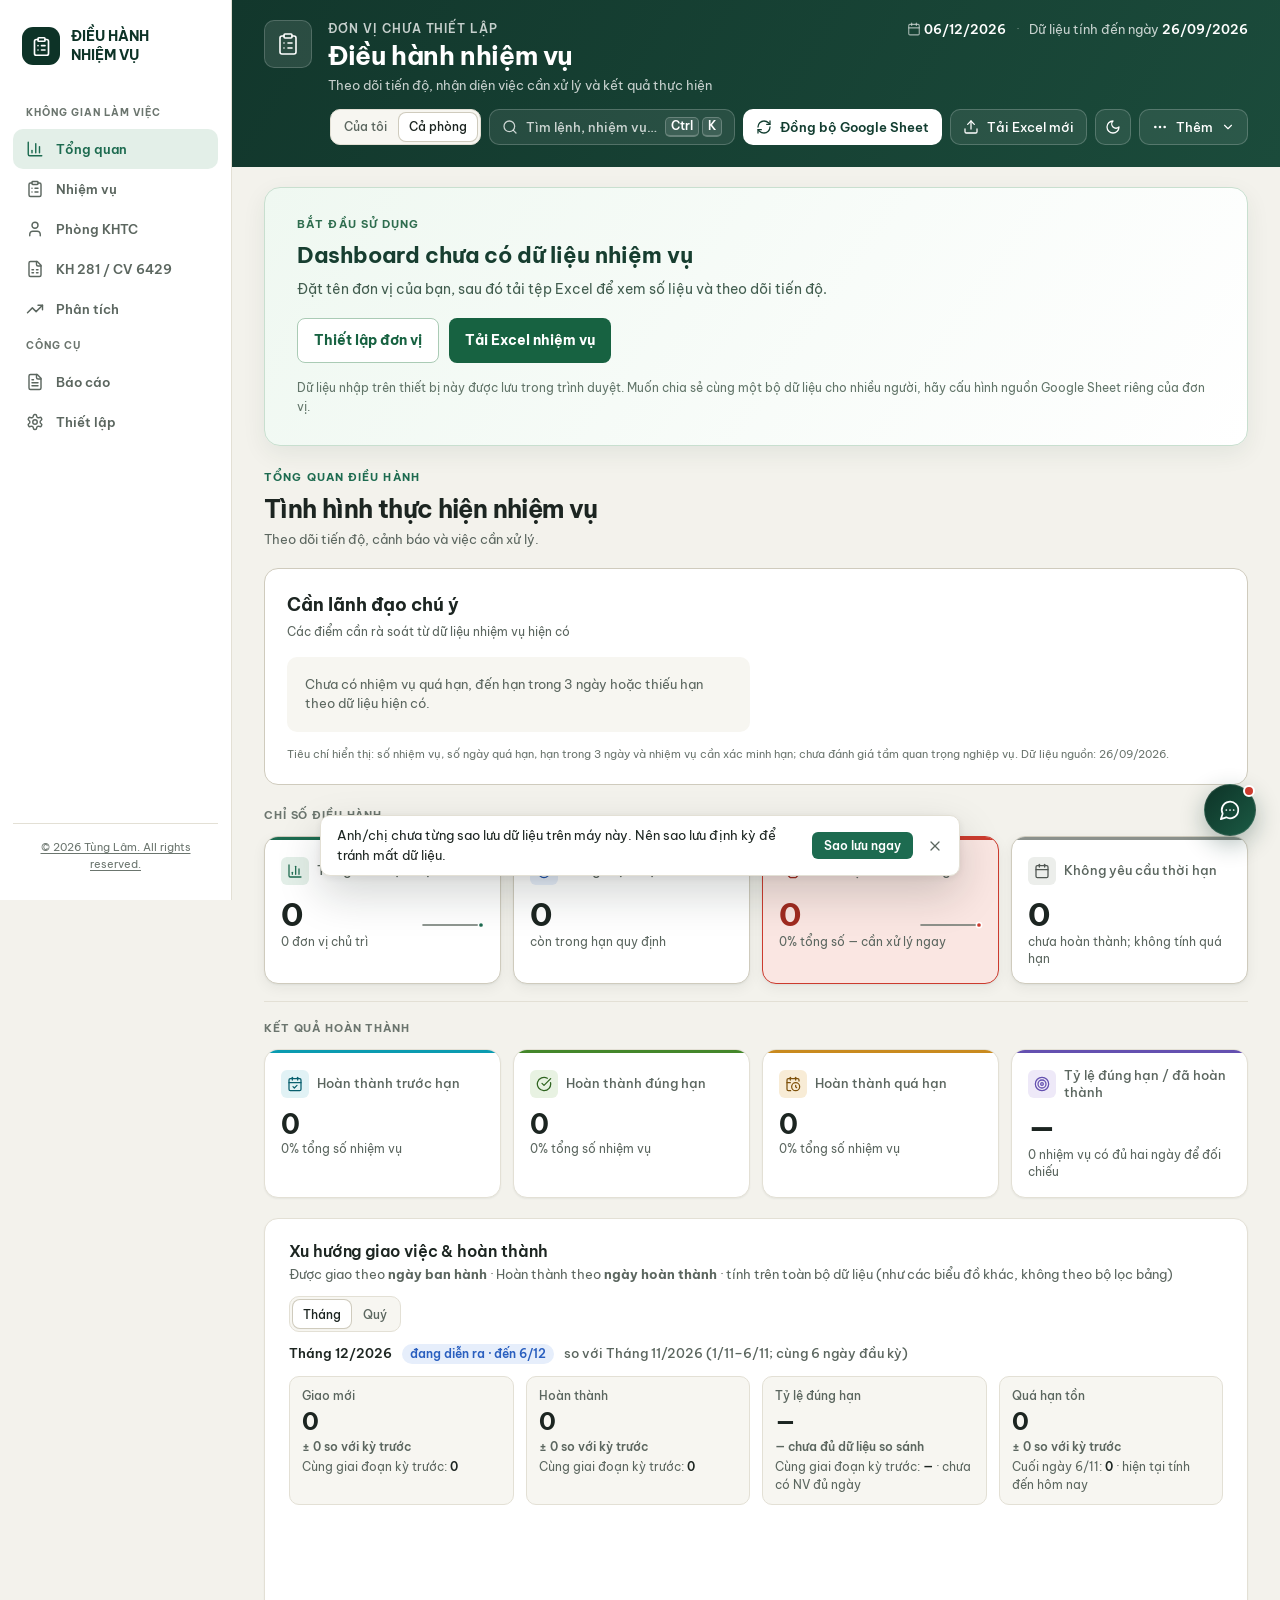
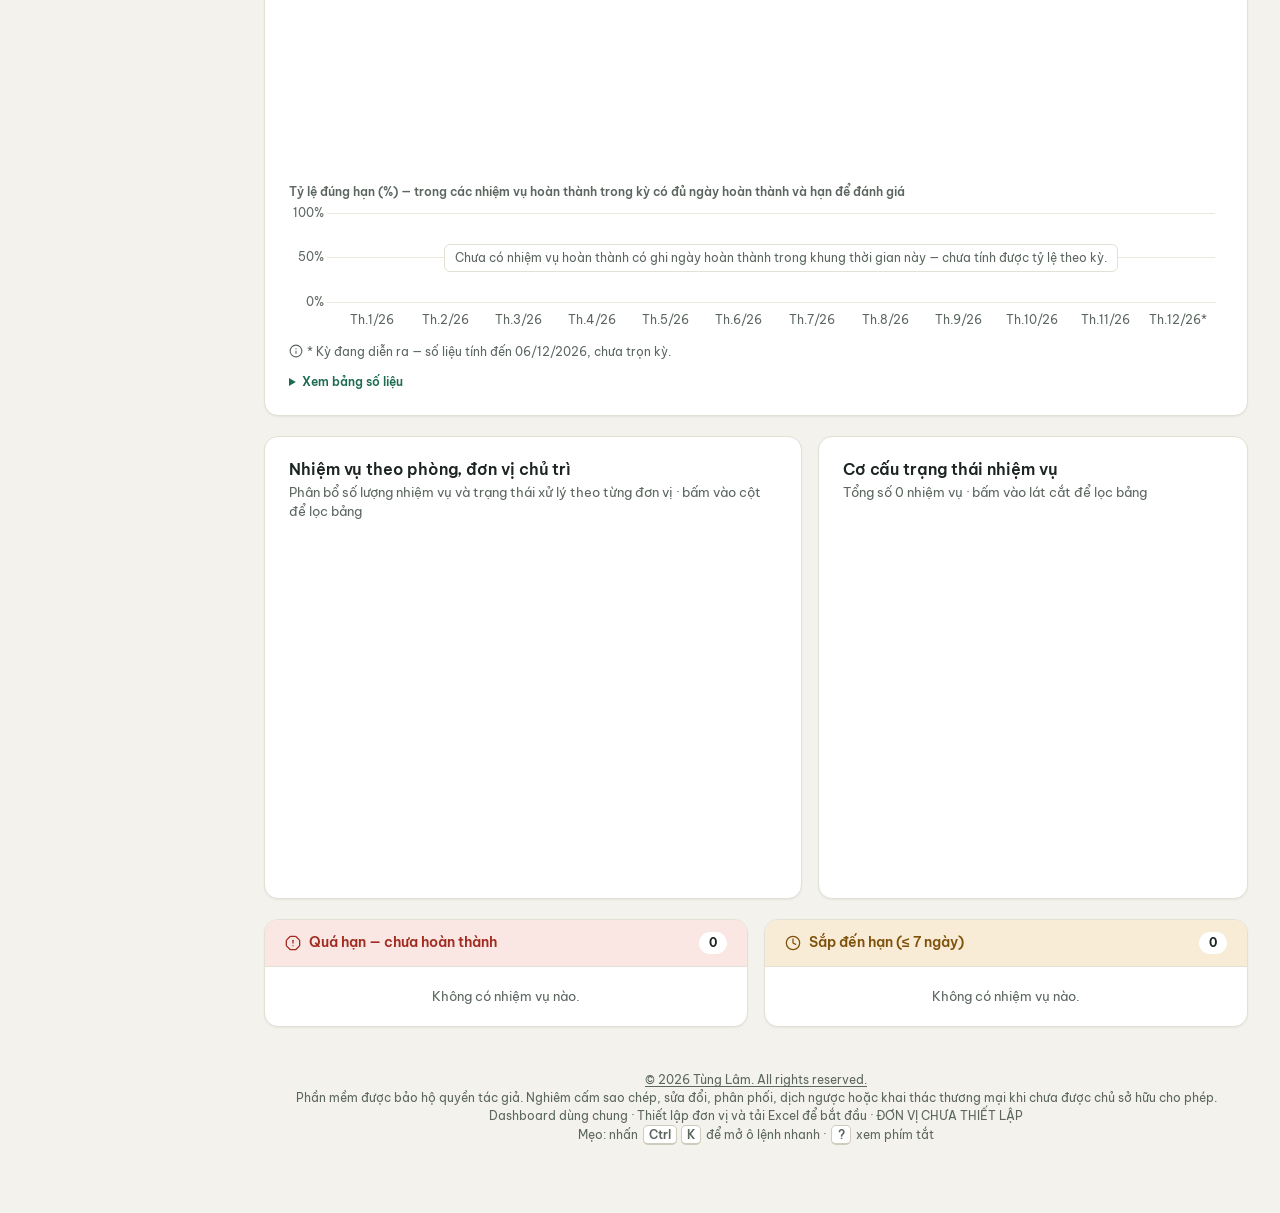
==== index.html @ 5e8c22e5 "Trợ lý AI cho Hỏi đáp dữ liệu qua Cloudflare Workers AI - Chọn nhiệm vụ liên quan + số liệu tổng hợp" ====
<!DOCTYPE html>
<html lang="vi">
<head>
<meta charset="UTF-8">
<meta name="viewport" content="width=device-width, initial-scale=1.0">
<title>Điều hành nhiệm vụ</title>
<meta name="theme-color" content="#173b5b">
<meta name="apple-mobile-web-app-capable" content="yes">
<meta name="apple-mobile-web-app-title" content="Nhiệm vụ">
<link rel="icon" type="image/png" sizes="192x192" href="dashboard-icon-192.png">
<link rel="apple-touch-icon" sizes="180x180" href="dashboard-icon-180.png">
<link rel="manifest" href="dashboard.webmanifest">
<script>
/* Áp dụng chế độ sáng/tối + cờ hiệu ứng mở đầu TRƯỚC khi vẽ trang (tránh nháy màu). */
(function(){
  try{ if(JSON.parse(localStorage.getItem('task_dashboard_review_v2_theme'))==='dark') document.documentElement.setAttribute('data-theme','dark'); }catch(e){}
  var rm = window.matchMedia && window.matchMedia('(prefers-reduced-motion: reduce)').matches;
  if(!rm) document.documentElement.classList.add('intro');
})();
</script>
<style>
/* Font Be Vietnam Pro (SIL Open Font License 1.1, nguồn npm @fontsource/be-vietnam-pro 5.3.0) — nhúng base64 woff2, weight 400/500/600/700, subset vietnamese + latin */
@font-face{font-family:'Be Vietnam Pro';font-style:normal;font-weight:400;font-display:swap;src:url([data-uri]) format('woff2');unicode-range:U+0102-0103,U+0110-0111,U+0128-0129,U+0168-0169,U+01A0-01A1,U+01AF-01B0,U+0300-0301,U+0303-0304,U+0308-0309,U+0323,U+0329,U+1EA0-1EF9,U+20AB;}
@font-face{font-family:'Be Vietnam Pro';font-style:normal;font-weight:400;font-display:swap;src:url([data-uri]) format('woff2');unicode-range:U+0000-00FF,U+0131,U+0152-0153,U+02BB-02BC,U+02C6,U+02DA,U+02DC,U+0304,U+0308,U+0329,U+2000-206F,U+20AC,U+2122,U+2191,U+2193,U+2212,U+2215,U+FEFF,U+FFFD;}
@font-face{font-family:'Be Vietnam Pro';font-style:normal;font-weight:500;font-display:swap;src:url([data-uri]) format('woff2');unicode-range:U+0102-0103,U+0110-0111,U+0128-0129,U+0168-0169,U+01A0-01A1,U+01AF-01B0,U+0300-0301,U+0303-0304,U+0308-0309,U+0323,U+0329,U+1EA0-1EF9,U+20AB;}
@font-face{font-family:'Be Vietnam Pro';font-style:normal;font-weight:500;font-display:swap;src:url([data-uri]) format('woff2');unicode-range:U+0000-00FF,U+0131,U+0152-0153,U+02BB-02BC,U+02C6,U+02DA,U+02DC,U+0304,U+0308,U+0329,U+2000-206F,U+20AC,U+2122,U+2191,U+2193,U+2212,U+2215,U+FEFF,U+FFFD;}
@font-face{font-family:'Be Vietnam Pro';font-style:normal;font-weight:600;font-display:swap;src:url([data-uri]) format('woff2');unicode-range:U+0102-0103,U+0110-0111,U+0128-0129,U+0168-0169,U+01A0-01A1,U+01AF-01B0,U+0300-0301,U+0303-0304,U+0308-0309,U+0323,U+0329,U+1EA0-1EF9,U+20AB;}
@font-face{font-family:'Be Vietnam Pro';font-style:normal;font-weight:600;font-display:swap;src:url([data-uri]) format('woff2');unicode-range:U+0000-00FF,U+0131,U+0152-0153,U+02BB-02BC,U+02C6,U+02DA,U+02DC,U+0304,U+0308,U+0329,U+2000-206F,U+20AC,U+2122,U+2191,U+2193,U+2212,U+2215,U+FEFF,U+FFFD;}
@font-face{font-family:'Be Vietnam Pro';font-style:normal;font-weight:700;font-display:swap;src:url([data-uri]) format('woff2');unicode-range:U+0102-0103,U+0110-0111,U+0128-0129,U+0168-0169,U+01A0-01A1,U+01AF-01B0,U+0300-0301,U+0303-0304,U+0308-0309,U+0323,U+0329,U+1EA0-1EF9,U+20AB;}
@font-face{font-family:'Be Vietnam Pro';font-style:normal;font-weight:700;font-display:swap;src:url([data-uri]) format('woff2');unicode-range:U+0000-00FF,U+0131,U+0152-0153,U+02BB-02BC,U+02C6,U+02DA,U+02DC,U+0304,U+0308,U+0329,U+2000-206F,U+20AC,U+2122,U+2191,U+2193,U+2212,U+2215,U+FEFF,U+FFFD;}
/* ===================================================================
   DESIGN TOKENS — mọi màu / cỡ chữ / khoảng cách / bo góc / bóng / chuyển động
   Sáng: :root · Tối: :root[data-theme="dark"] (giữ cơ chế chuyển đổi cũ)
   =================================================================== */
:root{
  color-scheme:light;
  /* Kiểu chữ — thang 12/13/14/16/20/24/32 */
  --font-sans:"Be Vietnam Pro","Segoe UI",Roboto,Arial,sans-serif;
  --fs-12:12px; --fs-13:13px; --fs-14:14px; --fs-16:16px; --fs-20:20px; --fs-24:24px; --fs-32:32px;
  --lh-tight:1.25; --lh-base:1.5;
  /* Khoảng cách — lưới 4px */
  --sp-1:4px; --sp-2:8px; --sp-3:12px; --sp-4:16px; --sp-5:20px; --sp-6:24px; --sp-8:32px; --sp-10:40px; --sp-12:48px;
  /* Bo góc — 3 cấp */
  --r-sm:6px; --r-md:10px; --r-lg:14px; --r-full:999px;
  /* Chuyển động */
  --dur-fast:120ms; --dur-base:200ms; --dur-slow:360ms;
  --ease-out:cubic-bezier(.22,.8,.3,1);
  --ease-in-out:cubic-bezier(.45,0,.25,1);

  /* Bề mặt & chữ (nền trung tính ấm) */
  --bg:#f3f2ec;
  --card:#ffffff;
  --surface-2:#f7f6f1;
  --surface-hover:#f3f2eb;
  --border:#e3e0d5;
  --border-strong:#cfcbbd;
  --text:#1c2521;
  --text-soft:#5b665f;
  --text-muted:#6b756e;
  --input-bg:#ffffff;

  /* Thương hiệu: xanh lá đậm */
  --header1:#0d3327;
  --header2:#1b5a44;
  --on-header:#ffffff;
  --on-header-soft:rgba(255,255,255,.76);
  --header-btn:rgba(255,255,255,.08);
  --header-btn-hover:rgba(255,255,255,.16);
  --header-btn-border:rgba(255,255,255,.2);
  --header-cta-bg:#ffffff;
  --header-cta-fg:#123d30;
  --header-cta-hover:#e9f1ec;
  --accent:#1d6b50;
  --accent-hover:#175a43;
  --accent-soft:#e3efe8;
  --on-accent:#ffffff;
  --focus:#2f8a66;
  --focus-ring:0 0 0 3px rgba(47,138,102,.32);

  /* Bóng đổ — 3 cấp */
  --shadow-1:0 1px 2px rgba(24,36,30,.06);
  --shadow-2:0 1px 2px rgba(24,36,30,.05),0 4px 14px rgba(24,36,30,.06);
  --shadow-3:0 18px 44px rgba(16,28,22,.18),0 2px 8px rgba(16,28,22,.08);
  /* alias tương thích mã cũ */
  --radius:var(--r-lg);
  --shadow:var(--shadow-1);
  --shadow-lg:var(--shadow-2);
  --modal-overlay:rgba(12,22,17,.5);
  --grid-line:#ebe8de;
  --table-head-bg:var(--surface-2);
  --table-hover:var(--surface-hover);

  /* 6 trạng thái — fill (biểu đồ) / bg + fg (chip, WCAG AA ≥ 4.5:1) */
  --st-early:#0a9bb0;    --st-early-bg:#e1f2f5;    --st-early-fg:#085f6e;
  --st-ontime:#44872a;   --st-ontime-bg:#e8f2e2;   --st-ontime-fg:#2f6420;
  --st-late:#c98a1e;     --st-late-bg:#f8ecd6;     --st-late-fg:#7f520c;
  --st-overdue:#cc3b2e;  --st-overdue-bg:#fae6e2;  --st-overdue-fg:#a02b20;
  --st-progress:#2f6bd0; --st-progress-bg:#e6eefb; --st-progress-fg:#1f52a8;
  --st-unknown:#8b918c;  --st-unknown-bg:#eceeeb;  --st-unknown-fg:#4f5652;

  /* Màu ngữ nghĩa dùng cho chữ/icon (đủ tương phản trên nền trắng) + nền nhạt */
  --green:#2f6f22;  --green-soft:#e8f2e2;
  --teal:#08707f;   --teal-soft:#e1f2f5;
  --amber:#8f5c0d;  --amber-soft:#f8ecd6;
  --red:#b3362a;    --red-soft:#fae6e2;
  --blue:#2a5fbf;   --blue-soft:#e6eefb;
  --purple:#6450b0; --purple-soft:#eee9f8;
  --gray:#5f6763;   --gray-soft:#eceeeb;

  /* Biểu đồ */
  --chart-grid:#ebe8de;
  --chart-tick:#5b665f;
  --chart-neutral:#6a58b8;
  --chart-age-1:#d9a23a; --chart-age-2:#d56d2c; --chart-age-3:#b3362a;
  --chart-tooltip-bg:#1c2521; --chart-tooltip-fg:#ffffff;

  /* Giai đoạn 2: nút nguy hiểm, vạch "Hôm nay", phần trễ gạch chéo */
  --danger-bg:#b3362a; --danger-hover:#992c22; --on-danger:#ffffff;
  --today-line:#6450b0;
  --hatch-late:rgba(204,59,46,.5);
}
:root[data-theme="dark"]{
  color-scheme:dark;
  --bg:#0f1613;
  --card:#17201c;
  --surface-2:#1c2621;
  --surface-hover:#1f2a25;
  --border:#28342e;
  --border-strong:#39473f;
  --text:#e6ece8;
  --text-soft:#9aa69f;
  --text-muted:#88948d;
  --input-bg:#121a16;

  --header1:#07120d;
  --header2:#12372a;
  --on-header-soft:rgba(255,255,255,.7);
  --header-btn:rgba(255,255,255,.06);
  --header-btn-hover:rgba(255,255,255,.13);
  --header-btn-border:rgba(255,255,255,.14);
  --header-cta-bg:#dfe9e3;
  --header-cta-fg:#0d2a20;
  --header-cta-hover:#ffffff;
  --accent:#5cc59a;
  --accent-hover:#79d3ad;
  --accent-soft:#16332a;
  --on-accent:#0b1a14;
  --focus:#5cc59a;
  --focus-ring:0 0 0 3px rgba(92,197,154,.32);

  --shadow-1:0 1px 2px rgba(0,0,0,.35);
  --shadow-2:0 1px 2px rgba(0,0,0,.3),0 4px 16px rgba(0,0,0,.32);
  --shadow-3:0 18px 48px rgba(0,0,0,.55),0 2px 8px rgba(0,0,0,.35);
  --modal-overlay:rgba(0,0,0,.62);
  --grid-line:#25312b;

  --st-early:#179aad;    --st-early-bg:#0f3239;    --st-early-fg:#8fd9e4;
  --st-ontime:#509a36;   --st-ontime-bg:#1b3318;   --st-ontime-fg:#a5d690;
  --st-late:#c28a2a;     --st-late-bg:#3a2c12;     --st-late-fg:#efc882;
  --st-overdue:#dd5646;  --st-overdue-bg:#40201b;  --st-overdue-fg:#f5a79c;
  --st-progress:#4c84d6; --st-progress-bg:#1a2c48; --st-progress-fg:#a9c6f4;
  --st-unknown:#6f7773;  --st-unknown-bg:#28302c;  --st-unknown-fg:#c3c9c5;

  --green:#9fd488;  --green-soft:#1b3318;
  --teal:#7fd3e0;   --teal-soft:#0f3239;
  --amber:#ebc27a;  --amber-soft:#3a2c12;
  --red:#f29a8d;    --red-soft:#40201b;
  --blue:#9dbff2;   --blue-soft:#1a2c48;
  --purple:#bba8ef; --purple-soft:#2a2342;
  --gray:#aab2ad;   --gray-soft:#28302c;

  --chart-grid:#25312b;
  --chart-tick:#9aa69f;
  --chart-neutral:#9886dc;
  --chart-age-1:#c9973a; --chart-age-2:#d7743b; --chart-age-3:#dd5646;
  --chart-tooltip-bg:#e6ece8; --chart-tooltip-fg:#101814;

  --danger-bg:#f29a8d; --danger-hover:#f6b4aa; --on-danger:#2b0d09;
  --today-line:#bba8ef;
  --hatch-late:rgba(221,86,70,.62);
}

/* ===== BASE ===== */
*{box-sizing:border-box;}
html,body{margin:0;padding:0;}
html{-webkit-text-size-adjust:100%;}
body{
  font-family:var(--font-sans);
  font-size:var(--fs-14);
  background:var(--bg);
  color:var(--text);
  line-height:var(--lh-base);
  -webkit-font-smoothing:antialiased;
  transition:background-color var(--dur-base) ease,color var(--dur-base) ease;
}
button,input,select,textarea{font-family:inherit;}
.ic{width:16px;height:16px;flex-shrink:0;fill:none;stroke:currentColor;stroke-width:1.9;stroke-linecap:round;stroke-linejoin:round;vertical-align:-3px;}
.ic-sm{width:14px;height:14px;vertical-align:-2px;}
.ic-lg{width:20px;height:20px;}
:focus-visible{outline:2px solid var(--focus);outline-offset:2px;}
.sr-only{position:absolute;width:1px;height:1px;padding:0;margin:-1px;overflow:hidden;clip:rect(0,0,0,0);white-space:nowrap;border:0;}
kbd{
  display:inline-flex;align-items:center;justify-content:center;min-width:20px;height:20px;padding:0 5px;
  border:1px solid var(--border-strong);border-bottom-width:2px;border-radius:5px;
  font:600 var(--fs-12)/1 var(--font-sans);background:var(--card);color:var(--text-soft);
}
.wrap{max-width:1800px;margin:0 auto;padding:0 var(--sp-6) var(--sp-10);}

/* ===== HEADER ===== */
.topbar{
  position:relative;
  background:
    url("data:image/svg+xml,%3Csvg xmlns='http://www.w3.org/2000/svg' width='1200' height='240' viewBox='0 0 1200 240' fill='none' stroke='%23ffffff' stroke-opacity='.075' stroke-width='1.2'%3E%3Cpath d='M0 196C150 146 262 214 402 174S642 84 782 134S1042 214 1200 144'/%3E%3Cpath d='M0 216C160 170 272 234 412 196S652 108 792 156S1052 234 1200 168'/%3E%3Cpath d='M0 236C170 194 282 252 422 218S662 132 802 178S1062 252 1200 192'/%3E%3Cpath d='M0 174C140 122 252 192 392 152S632 60 772 110S1032 192 1200 120'/%3E%3Cpath d='M0 150C130 100 242 170 382 128S622 38 762 88S1022 170 1200 96'/%3E%3Cpath d='M0 126C124 80 236 148 374 106S614 18 754 66S1016 148 1200 74'/%3E%3Cpath d='M628 64C664 38 742 34 770 56S752 102 700 98S600 90 628 64Z'/%3E%3Cpath d='M654 66C680 52 730 50 748 62S736 86 702 84S636 80 654 66Z'/%3E%3C/svg%3E") right bottom / 1200px 240px no-repeat,
    linear-gradient(120deg,var(--header1) 0%,var(--header2) 100%);
  color:var(--on-header);
  padding:var(--sp-6) var(--sp-6) 72px;
  margin-bottom:-48px;
}
.topbar-inner{max-width:1800px;margin:0 auto;display:flex;justify-content:space-between;align-items:flex-start;gap:var(--sp-5);flex-wrap:wrap;}
.brand{display:flex;gap:var(--sp-4);align-items:center;min-width:0;flex:1 1 420px;}
.brand-badge{
  width:48px;height:48px;border-radius:var(--r-md);background:rgba(255,255,255,.1);
  display:flex;align-items:center;justify-content:center;flex-shrink:0;
  border:1px solid rgba(255,255,255,.18);
}
.brand-badge .ic{width:24px;height:24px;stroke-width:1.6;}
.brand .org-name{font-size:var(--fs-12);font-weight:600;letter-spacing:.08em;text-transform:uppercase;color:var(--on-header-soft);margin:0 0 2px;}
.brand h1{font-size:var(--fs-24);font-weight:700;margin:0 0 var(--sp-1);letter-spacing:-.015em;line-height:var(--lh-tight);}
.brand p{margin:0;font-size:var(--fs-13);color:var(--on-header-soft);max-width:68ch;}
.topbar-right{display:flex;flex-direction:column;align-items:flex-end;gap:10px;}
.topbar-meta{display:flex;flex-direction:column;align-items:flex-end;gap:var(--sp-1);font-size:var(--fs-13);color:var(--on-header-soft);text-align:right;}
.meta-line{display:flex;flex-wrap:wrap;gap:var(--sp-1) var(--sp-3);align-items:center;justify-content:flex-end;}
.meta-line .ic{opacity:.8;}
.topbar-meta .dt{font-weight:600;color:var(--on-header);font-variant-numeric:tabular-nums;}
.topbar-meta b{color:var(--on-header);font-weight:600;font-variant-numeric:tabular-nums;}
.meta-dot{opacity:.5;}
#sheet-sync-indicator{font-size:var(--fs-12);}
#sheet-sync-indicator .ic{margin-right:4px;}
.pill-row{display:flex;gap:var(--sp-2);flex-wrap:wrap;justify-content:flex-end;}
.pill{
  background:rgba(255,255,255,.08);border:1px solid rgba(255,255,255,.16);
  padding:2px 10px;border-radius:var(--r-full);font-size:var(--fs-12);color:var(--on-header);font-variant-numeric:tabular-nums;
}
.toolbar-btns{display:flex;gap:var(--sp-2);flex-wrap:wrap;justify-content:flex-end;align-items:center;}
.tbtn{
  display:inline-flex;align-items:center;gap:var(--sp-2);white-space:nowrap;height:36px;
  background:var(--header-btn);border:1px solid var(--header-btn-border);
  color:var(--on-header);padding:0 var(--sp-3);border-radius:var(--r-md);font-size:var(--fs-13);font-weight:500;cursor:pointer;
  transition:background-color var(--dur-fast) ease,border-color var(--dur-fast) ease,transform var(--dur-fast) ease;
}
.tbtn:hover{background:var(--header-btn-hover);}
.tbtn:active{transform:translateY(1px);}
.tbtn:focus-visible{outline:2px solid #fff;outline-offset:2px;}
.tbtn:disabled{opacity:.5;cursor:not-allowed;}
.tbtn-primary{background:var(--header-cta-bg);color:var(--header-cta-fg);border-color:transparent;font-weight:600;}
.tbtn-primary:hover{background:var(--header-cta-hover);}
.tbtn-icon{width:36px;padding:0;justify-content:center;}
.tbtn-cmd{min-width:200px;justify-content:flex-start;color:var(--on-header-soft);}
.tbtn-cmd .cmd-kbd{margin-left:auto;display:inline-flex;gap:3px;}
.tbtn-cmd kbd{background:rgba(255,255,255,.1);border-color:rgba(255,255,255,.22);color:var(--on-header);height:20px;}
.tbtn .lbl-short{display:none;}
.tbtn.is-busy .ic{animation:spin 900ms linear infinite;}
@keyframes spin{to{transform:rotate(360deg)}}
#file-input{display:none;}
#restore-file-input{display:none;}

/* Menu "Thêm ▾" */
.more-wrap{position:relative;}
.more-menu{
  position:absolute;right:0;top:calc(100% + 6px);z-index:90;min-width:250px;
  background:var(--card);color:var(--text);border:1px solid var(--border);border-radius:var(--r-md);
  box-shadow:var(--shadow-3);padding:var(--sp-1);
  opacity:0;visibility:hidden;transform:translateY(-4px) scale(.98);transform-origin:top right;
  transition:opacity var(--dur-fast) ease,transform var(--dur-fast) var(--ease-out),visibility 0s linear var(--dur-fast);
}
.more-menu.open{opacity:1;visibility:visible;transform:none;transition:opacity var(--dur-fast) ease,transform var(--dur-fast) var(--ease-out),visibility 0s;}
.menu-item{
  display:flex;align-items:center;gap:10px;width:100%;padding:8px 10px;border:0;background:none;
  border-radius:var(--r-sm);font-size:var(--fs-13);color:var(--text);text-align:left;cursor:pointer;
}
.menu-item .ic{color:var(--text-soft);}
.menu-item kbd{margin-left:auto;}
.menu-item:hover,.menu-item:focus-visible{background:var(--surface-hover);outline:none;}
.menu-item:focus-visible{box-shadow:inset 0 0 0 2px var(--focus);}
.menu-sep{height:1px;background:var(--border);margin:var(--sp-1) 6px;}

/* ===== KPI ===== */
.kpi-row{
  position:relative;z-index:2;
  display:grid;grid-template-columns:repeat(7,minmax(0,1fr));gap:var(--sp-3);margin-bottom:var(--sp-5);
}
.kpi-card{
  appearance:none;font:inherit;color:inherit;
  background:var(--card);border-radius:var(--r-lg);padding:var(--sp-4) var(--sp-4) var(--sp-4);
  box-shadow:var(--shadow-2);border:1px solid var(--border);
  display:flex;flex-direction:column;align-items:stretch;gap:var(--sp-2);position:relative;overflow:hidden;min-width:0;
  cursor:pointer;text-align:left;
  transition:transform var(--dur-fast) var(--ease-out),box-shadow var(--dur-fast) ease,border-color var(--dur-fast) ease;
}
.kpi-card::before{content:"";position:absolute;left:0;right:0;top:0;height:3px;background:var(--kpi-tone,var(--accent));}
.kpi-card:hover{transform:translateY(-2px);box-shadow:0 2px 4px rgba(24,36,30,.06),0 10px 24px rgba(24,36,30,.1);border-color:var(--border-strong);}
:root[data-theme="dark"] .kpi-card:hover{box-shadow:0 10px 28px rgba(0,0,0,.45);}
.kpi-card:active{transform:translateY(0);}
.kpi-card:focus-visible{outline:2px solid var(--focus);outline-offset:2px;}
.kpi-head{display:flex;align-items:center;gap:var(--sp-2);min-width:0;min-height:36px;}
.kpi-badge{
  width:28px;height:28px;border-radius:var(--r-sm);flex-shrink:0;
  display:flex;align-items:center;justify-content:center;
  background:var(--badge-bg);color:var(--badge-fg);
}
.kpi-text{display:flex;flex-direction:column;gap:2px;min-width:0;flex:1;}
.kpi-label{font-size:var(--fs-13);font-weight:500;color:var(--text-soft);line-height:1.3;}
.kpi-value{font-size:var(--fs-32);font-weight:700;letter-spacing:-.02em;line-height:1.1;font-variant-numeric:tabular-nums;color:var(--text);}
.kpi-sub{font-size:var(--fs-12);color:var(--text-soft);line-height:1.4;}
.kpi-sub b{color:var(--text);}
.kpi-delta{font-size:var(--fs-12);font-weight:600;display:inline-flex;align-items:center;gap:3px;font-variant-numeric:tabular-nums;}
.kpi-delta.up-bad{color:var(--red);}
.kpi-delta.up-good{color:var(--green);}
.kpi-delta.down-bad{color:var(--red);}
.kpi-delta.down-good{color:var(--green);}
.kpi-delta.flat{color:var(--text-soft);}
.k-total{--kpi-tone:var(--accent);--badge-bg:var(--accent-soft);--badge-fg:var(--accent);}
.k-early-done{--kpi-tone:var(--st-early);--badge-bg:var(--st-early-bg);--badge-fg:var(--st-early-fg);}
.k-ontime{--kpi-tone:var(--st-ontime);--badge-bg:var(--st-ontime-bg);--badge-fg:var(--st-ontime-fg);}
.k-late-done{--kpi-tone:var(--st-late);--badge-bg:var(--st-late-bg);--badge-fg:var(--st-late-fg);}
.k-overdue{--kpi-tone:var(--st-overdue);--badge-bg:var(--st-overdue-bg);--badge-fg:var(--st-overdue-fg);}
.k-inprogress{--kpi-tone:var(--st-progress);--badge-bg:var(--st-progress-bg);--badge-fg:var(--st-progress-fg);}
.k-unknown{--kpi-tone:var(--st-late);--badge-bg:var(--st-late-bg);--badge-fg:var(--st-late-fg);}
.k-no-deadline{--kpi-tone:var(--st-unknown);--badge-bg:var(--st-unknown-bg);--badge-fg:var(--st-unknown-fg);}
.k-rate{--kpi-tone:var(--purple);--badge-bg:var(--purple-soft);--badge-fg:var(--purple);}

/* ===== ALERT BANNER (cảnh báo chủ động) ===== */
.alert-banner{
  display:none;align-items:center;gap:var(--sp-3);
  background:var(--card);
  border:1px solid var(--border);border-left:4px solid var(--red);
  border-radius:var(--r-md);padding:var(--sp-3) var(--sp-4);margin-bottom:var(--sp-4);
  box-shadow:var(--shadow-2);
  position:relative;z-index:2;
}
.alert-banner.show{display:flex;}
.alert-banner.is-warn{border-left-color:var(--st-late);}
.ab-icon{width:36px;height:36px;border-radius:var(--r-md);display:flex;align-items:center;justify-content:center;flex-shrink:0;background:var(--red-soft);color:var(--red);}
.alert-banner.is-warn .ab-icon{background:var(--amber-soft);color:var(--amber);}
.ab-icon .ic{width:20px;height:20px;}
.ab-text{flex:1;min-width:0;}
.ab-title{font-weight:600;font-size:var(--fs-14);color:var(--text);}
.ab-sub{font-size:var(--fs-13);color:var(--text-soft);margin-top:2px;}
.ab-actions{display:flex;gap:var(--sp-2);align-items:center;flex-shrink:0;flex-wrap:wrap;}
.ab-btn{
  display:inline-flex;align-items:center;gap:6px;height:32px;
  background:var(--card);border:1px solid var(--border-strong);color:var(--text);
  padding:0 var(--sp-3);border-radius:var(--r-sm);font-size:var(--fs-13);font-weight:600;cursor:pointer;
  transition:border-color var(--dur-fast),color var(--dur-fast),background-color var(--dur-fast);
}
.ab-btn:hover{border-color:var(--accent);color:var(--accent);}
.ab-btn.ghost{background:transparent;border-color:transparent;font-weight:500;color:var(--text-soft);}
.ab-btn.ghost:hover{background:var(--surface-hover);color:var(--text);}
.ab-close{display:inline-flex;align-items:center;justify-content:center;width:32px;height:32px;background:none;border:none;color:var(--text-soft);cursor:pointer;border-radius:var(--r-sm);}
.ab-close:hover{color:var(--text);background:var(--surface-hover);}
@media (max-width:768px){
  .alert-banner{flex-wrap:wrap;}
  .ab-actions{width:100%;justify-content:flex-start;}
}

/* ===== HISTORY STRIP ===== */
.history-card{
  background:var(--card);border-radius:var(--r-lg);padding:var(--sp-3) var(--sp-5);
  box-shadow:var(--shadow-1);border:1px solid var(--border);margin-bottom:var(--sp-4);
  display:none;align-items:center;gap:var(--sp-5);flex-wrap:wrap;font-size:var(--fs-13);
}
.history-card.show{display:flex;}
.history-card .htitle{font-weight:600;color:var(--text);flex-shrink:0;display:inline-flex;align-items:center;gap:var(--sp-2);}
.history-card .htitle .ic{color:var(--accent);}
.history-item{display:flex;flex-direction:column;gap:2px;}
.history-item .hlabel{color:var(--text-soft);font-size:var(--fs-12);}
.history-item .hval{font-weight:700;font-variant-numeric:tabular-nums;}

/* ===== GRID / CARDS ===== */
.section-title{font-size:var(--fs-16);font-weight:600;margin:0 0 2px;color:var(--text);letter-spacing:-.005em;}
.section-sub{font-size:var(--fs-13);color:var(--text-soft);margin:0 0 var(--sp-4);}
.section-sub .info-tip{display:inline-flex;align-items:center;gap:4px;color:var(--text-soft);cursor:help;border-bottom:1px dotted var(--border-strong);}
.card{
  background:var(--card);border-radius:var(--r-lg);padding:var(--sp-5) var(--sp-6);
  box-shadow:var(--shadow-1);border:1px solid var(--border);min-width:0;
}
.grid-charts{display:grid;grid-template-columns:minmax(0,1.3fr) minmax(0,1fr);gap:var(--sp-4);margin-bottom:var(--sp-4);}
.grid-charts2{display:grid;grid-template-columns:minmax(0,1fr) minmax(0,1fr);gap:var(--sp-4);margin-bottom:var(--sp-4);}
.grid-charts3{display:grid;grid-template-columns:repeat(3,minmax(0,1fr));gap:var(--sp-4);margin-bottom:var(--sp-4);}
.chart-box{position:relative;height:290px;}
.chart-box.tall{height:340px;}
.chart-box.short{height:230px;}

/* ===== RANKING TABLE ===== */
.rank-table{width:100%;border-collapse:collapse;font-size:var(--fs-13);}
.rank-table th{text-align:left;padding:var(--sp-2) 6px;color:var(--text-soft);font-size:var(--fs-12);font-weight:600;border-bottom:1px solid var(--border-strong);}
.rank-table td{padding:var(--sp-2) 6px;border-bottom:1px solid var(--border);}
.rank-table tbody tr{transition:background-color var(--dur-fast);}
.rank-table tbody tr[data-unit]:hover{background:var(--surface-hover);}
.rank-table tr:last-child td{border-bottom:none;}
.rank-bar-bg{background:var(--gray-soft);border-radius:var(--r-full);height:6px;overflow:hidden;width:100%;min-width:60px;}
.rank-bar-fill{height:100%;border-radius:var(--r-full);}
.rank-pct{font-weight:700;font-variant-numeric:tabular-nums;}
.rank-name{font-weight:600;}
.rank-n{color:var(--text-soft);font-size:var(--fs-12);font-variant-numeric:tabular-nums;}

/* ===== ALERTS ===== */
.alert-grid{display:grid;grid-template-columns:minmax(0,1fr) minmax(0,1fr);gap:var(--sp-4);margin-bottom:var(--sp-4);}
.alert-card{background:var(--card);border-radius:var(--r-lg);box-shadow:var(--shadow-1);border:1px solid var(--border);overflow:hidden;min-width:0;}
.alert-head{padding:var(--sp-3) var(--sp-5);display:flex;justify-content:space-between;align-items:center;gap:var(--sp-3);border-bottom:1px solid var(--border);}
.alert-head h3{margin:0;font-size:var(--fs-14);font-weight:600;display:inline-flex;align-items:center;gap:var(--sp-2);}
.alert-head.red{background:var(--red-soft);}
.alert-head.red h3{color:var(--st-overdue-fg);}
.alert-head.amber{background:var(--amber-soft);}
.alert-head.amber h3{color:var(--st-late-fg);}
.alert-count{font-size:var(--fs-12);font-weight:700;padding:2px 10px;border-radius:var(--r-full);background:var(--card);color:var(--text);font-variant-numeric:tabular-nums;}
.alert-list{max-height:270px;overflow-y:auto;}
.alert-item{padding:var(--sp-3) var(--sp-5);border-bottom:1px solid var(--border);font-size:var(--fs-13);display:flex;justify-content:space-between;gap:10px;cursor:pointer;transition:background-color var(--dur-fast);}
.alert-item:hover{background:var(--surface-hover);}
.alert-item:focus-visible{outline:2px solid var(--focus);outline-offset:-2px;}
.alert-item:last-child{border-bottom:none;}
.alert-item .txt{flex:1;min-width:0;}
.alert-item .title{font-weight:500;color:var(--text);display:block;white-space:nowrap;overflow:hidden;text-overflow:ellipsis;}
.alert-item .meta{color:var(--text-soft);font-size:var(--fs-12);}
.alert-item .badge{flex-shrink:0;font-size:var(--fs-12);font-weight:600;padding:2px 8px;border-radius:var(--r-sm);white-space:nowrap;height:fit-content;font-variant-numeric:tabular-nums;}
.badge{display:inline-flex;align-items:center;gap:4px;font-size:var(--fs-12);font-weight:600;padding:1px 6px;border-radius:var(--r-sm);vertical-align:middle;}
.badge-red{background:var(--st-overdue-bg);color:var(--st-overdue-fg);}
.badge-orange{background:var(--st-late-bg);color:var(--st-late-fg);}
.badge-blue{background:var(--st-progress-bg);color:var(--st-progress-fg);}
.empty-note{padding:var(--sp-5);text-align:center;color:var(--text-soft);font-size:var(--fs-13);}

/* ===== TABLE ===== */
.table-card{background:var(--card);border-radius:var(--r-lg);box-shadow:var(--shadow-1);border:1px solid var(--border);padding:var(--sp-5) var(--sp-6);min-width:0;}
.table-toolbar{display:flex;gap:var(--sp-3);flex-wrap:wrap;align-items:center;margin-bottom:var(--sp-3);justify-content:space-between;}
.filters{display:flex;gap:var(--sp-2);flex-wrap:wrap;align-items:center;min-width:0;}
.search-field{position:relative;display:flex;align-items:center;}
.search-field > .ic{position:absolute;left:10px;color:var(--text-soft);pointer-events:none;}
.search-field > kbd{position:absolute;right:8px;pointer-events:none;}
.filters select, .filters input[type=text]{
  height:36px;padding:0 var(--sp-3);border:1px solid var(--border);border-radius:var(--r-md);font-size:var(--fs-13);
  background:var(--input-bg);color:var(--text);min-width:150px;max-width:100%;
  transition:border-color var(--dur-fast),box-shadow var(--dur-fast);
}
.filters input[type=text]{min-width:300px;padding-left:34px;padding-right:34px;}
.filters select{max-width:250px;text-overflow:ellipsis;}
.filters select:hover, .filters input[type=text]:hover{border-color:var(--border-strong);}
.filters select:focus, .filters input:focus{outline:none;border-color:var(--focus);box-shadow:var(--focus-ring);}
.custom-filter-wrap{position:relative;}
.btn-custom-filter{
  display:inline-flex;align-items:center;gap:6px;height:36px;
  padding:0 var(--sp-3);border:1px dashed var(--border-strong);background:transparent;color:var(--text-soft);
  border-radius:var(--r-md);font-size:var(--fs-13);cursor:pointer;white-space:nowrap;
  transition:border-color var(--dur-fast),color var(--dur-fast);
}
.btn-custom-filter:hover{border-color:var(--accent);color:var(--accent);}
.custom-filter-menu{
  position:absolute;top:calc(100% + 6px);left:0;z-index:50;min-width:240px;
  background:var(--card);border:1px solid var(--border);border-radius:var(--r-md);box-shadow:var(--shadow-3);
  padding:var(--sp-1);display:none;
}
.custom-filter-menu.open{display:block;}
.custom-filter-menu button{
  display:block;width:100%;text-align:left;padding:7px 10px;border:none;background:none;
  color:var(--text);font-size:var(--fs-13);border-radius:var(--r-sm);cursor:pointer;
}
.custom-filter-menu button:hover{background:var(--surface-hover);}
.custom-filter-menu button:disabled{color:var(--text-soft);cursor:default;opacity:.55;}
.custom-filter-menu button:disabled:hover{background:none;}
.custom-filter-menu .cfm-empty{padding:8px 10px;color:var(--text-soft);font-size:var(--fs-12);}
.custom-filters-row{display:flex;flex-wrap:wrap;gap:var(--sp-2);margin-bottom:var(--sp-3);}
.custom-filters-row:empty{display:none;}
.custom-filter-chip{display:flex;align-items:center;gap:6px;background:var(--surface-2);border:1px solid var(--border);border-radius:var(--r-md);padding:5px 6px 5px 10px;font-size:var(--fs-13);flex-wrap:wrap;}
.custom-filter-chip .cfc-label{font-weight:600;color:var(--text-soft);white-space:nowrap;}
.custom-filter-chip select, .custom-filter-chip input[type=date]{height:30px;padding:0 8px;border:1px solid var(--border);border-radius:var(--r-sm);font-size:var(--fs-13);background:var(--input-bg);color:var(--text);max-width:100%;}
.custom-filter-chip select:focus, .custom-filter-chip input:focus{outline:none;border-color:var(--focus);box-shadow:var(--focus-ring);}
.custom-filter-chip .cfc-sep{color:var(--text-soft);font-size:var(--fs-12);}
.custom-filter-chip .cfc-remove{border:none;background:none;color:var(--text-soft);cursor:pointer;font-size:var(--fs-14);line-height:1;padding:4px 6px;border-radius:var(--r-sm);}
.custom-filter-chip .cfc-remove:hover{background:var(--red-soft);color:var(--red);}
@media (max-width:640px){
  .custom-filter-chip{width:100%;}
  .custom-filter-menu{left:auto;right:0;}
}
.result-actions{display:flex;align-items:center;gap:var(--sp-2);flex-wrap:wrap;}
.result-count{font-size:var(--fs-13);color:var(--text-soft);white-space:nowrap;font-variant-numeric:tabular-nums;margin-right:var(--sp-1);}
.small-export-btn{
  display:inline-flex;align-items:center;gap:6px;height:34px;
  padding:0 var(--sp-3);border:1px solid var(--border);background:var(--card);color:var(--text);
  border-radius:var(--r-md);font-size:var(--fs-13);font-weight:500;cursor:pointer;white-space:nowrap;
  transition:border-color var(--dur-fast),color var(--dur-fast),background-color var(--dur-fast);
}
.small-export-btn:hover{border-color:var(--accent);color:var(--accent);}
.small-export-btn:active{transform:translateY(1px);}
.small-export-btn:disabled{opacity:.5;cursor:not-allowed;}
.small-export-btn.is-primary{background:var(--accent);border-color:var(--accent);color:var(--on-accent);}
.small-export-btn.is-primary:hover{background:var(--accent-hover);border-color:var(--accent-hover);color:var(--on-accent);}
.small-export-btn.is-danger{color:var(--red);border-color:var(--red-soft);}
.small-export-btn.is-danger:hover{background:var(--red-soft);border-color:var(--red);color:var(--red);}
.backup-btn-pair{display:inline-flex;gap:6px;flex-wrap:wrap;}
.table-scroll{overflow-x:auto;border:1px solid var(--border);border-radius:var(--r-md);}
table.data-table{width:100%;border-collapse:collapse;font-size:var(--fs-13);min-width:1100px;}
.data-table thead th{
  position:sticky;top:0;background:var(--surface-2);text-align:left;padding:10px 12px;
  border-bottom:1px solid var(--border-strong);color:var(--text-soft);font-weight:600;
  font-size:var(--fs-12);letter-spacing:.02em;cursor:pointer;white-space:nowrap;user-select:none;
  transition:color var(--dur-fast);
}
.data-table thead th:hover{color:var(--text);}
.data-table thead th[data-sort]{color:var(--text);}
.data-table thead th[data-sort]::after{content:"";display:inline-block;margin-left:6px;border:4px solid transparent;vertical-align:1px;}
.data-table thead th[data-sort="asc"]::after{border-bottom-color:currentColor;border-top-width:0;}
.data-table thead th[data-sort="desc"]::after{border-top-color:currentColor;border-bottom-width:0;}
.data-table tbody td{padding:10px 12px;border-bottom:1px solid var(--border);vertical-align:top;}
.data-table tbody tr{cursor:pointer;transition:background-color var(--dur-fast);}
.data-table tbody tr:hover{background:var(--surface-hover);}
.data-table tbody tr:focus-visible{outline:2px solid var(--focus);outline-offset:-2px;background:var(--surface-hover);}
.data-table tbody tr:last-child td{border-bottom:none;}
.col-nv{min-width:240px;max-width:360px;}
.col-nv b{font-weight:500;}
.col-vb{max-width:230px;color:var(--text-soft);font-size:var(--fs-12);}
.col-date{min-width:104px;font-variant-numeric:tabular-nums;}
.status-chip{display:inline-block;font-size:var(--fs-12);font-weight:600;padding:2px 8px;border-radius:var(--r-sm);white-space:nowrap;line-height:1.5;}
.st-hoan_thanh_truoc_han{background:var(--st-early-bg);color:var(--st-early-fg);}
.st-dung_han{background:var(--st-ontime-bg);color:var(--st-ontime-fg);}
.st-hoan_thanh_qua_han{background:var(--st-late-bg);color:var(--st-late-fg);}
.st-qua_han_chua_xong{background:var(--st-overdue-bg);color:var(--st-overdue-fg);}
.st-dang_thuc_hien{background:var(--st-progress-bg);color:var(--st-progress-fg);}
.st-chua_ro_han{background:var(--st-unknown-bg);color:var(--st-unknown-fg);}
.st-khong_yeu_cau_han,.st-hoan_thanh_khong_han,.st-hoan_thanh_chua_ro_han,.st-hoan_thanh_chua_ro_ngay{background:var(--st-unknown-bg);color:var(--st-unknown-fg);}
.note-dot{display:inline-block;width:6px;height:6px;border-radius:50%;background:var(--accent);margin-left:6px;vertical-align:middle;}
.pagination{display:flex;justify-content:center;align-items:center;gap:6px;margin-top:var(--sp-4);flex-wrap:wrap;}
.pagination button{
  min-width:34px;height:34px;border:1px solid var(--border);background:var(--card);padding:0 10px;border-radius:var(--r-sm);
  font-size:var(--fs-13);cursor:pointer;color:var(--text);font-variant-numeric:tabular-nums;
  transition:border-color var(--dur-fast),color var(--dur-fast),background-color var(--dur-fast);
}
.pagination button:hover:not(:disabled){border-color:var(--accent);color:var(--accent);}
.pagination button.active{background:var(--accent);color:var(--on-accent);border-color:var(--accent);}
.pagination button:disabled{opacity:.4;cursor:not-allowed;}

footer.dash-footer{text-align:center;color:var(--text-soft);font-size:var(--fs-12);padding:var(--sp-6) 0 var(--sp-2);}
footer.dash-footer kbd{margin:0 2px;}

/* ===== MODAL — fade overlay + scale .98→1 (ẩn bằng visibility để có hiệu ứng đóng) ===== */
.modal-overlay{
  position:fixed;inset:0;background:var(--modal-overlay);z-index:100;
  display:flex;align-items:flex-start;justify-content:center;padding:var(--sp-10) var(--sp-4);overflow-y:auto;
  opacity:0;visibility:hidden;pointer-events:none;
  transition:opacity var(--dur-base) var(--ease-out),visibility 0s linear var(--dur-base);
}
.modal-overlay.open{opacity:1;visibility:visible;pointer-events:auto;transition:opacity var(--dur-base) var(--ease-out),visibility 0s;}
.modal-box{
  background:var(--card);border-radius:var(--r-lg);max-width:640px;width:100%;
  box-shadow:var(--shadow-3);border:1px solid var(--border);
  transform:scale(.98) translateY(6px);transition:transform var(--dur-base) var(--ease-out);
}
.modal-overlay.open .modal-box{transform:none;}
.modal-box:focus{outline:none;}
.modal-head{padding:var(--sp-4) var(--sp-6);border-bottom:1px solid var(--border);display:flex;justify-content:space-between;align-items:flex-start;gap:var(--sp-3);}
.modal-head h3{margin:0 0 6px;font-size:var(--fs-16);font-weight:600;line-height:1.4;display:flex;align-items:center;gap:var(--sp-2);}
.modal-head h3 .ic{color:var(--accent);width:18px;height:18px;}
.modal-close{display:inline-flex;align-items:center;justify-content:center;width:32px;height:32px;background:none;border:none;cursor:pointer;color:var(--text-soft);border-radius:var(--r-sm);flex-shrink:0;margin:-4px -8px 0 0;transition:background-color var(--dur-fast),color var(--dur-fast);}
.modal-close:hover{color:var(--text);background:var(--surface-hover);}
.modal-close .ic{width:18px;height:18px;}
.modal-body{padding:var(--sp-5) var(--sp-6);}
.mfield{margin-bottom:var(--sp-4);}
.mfield .mlabel{font-size:var(--fs-12);font-weight:600;color:var(--text-soft);margin-bottom:6px;letter-spacing:.01em;}
.mfield .mval{font-size:var(--fs-14);color:var(--text);}
.mgrid{display:grid;grid-template-columns:minmax(0,1fr) minmax(0,1fr);gap:0 var(--sp-4);}
.modal-body textarea{
  width:100%;min-height:80px;border:1px solid var(--border);border-radius:var(--r-md);padding:10px 12px;
  font-size:var(--fs-13);background:var(--input-bg);color:var(--text);resize:vertical;line-height:1.5;
  transition:border-color var(--dur-fast),box-shadow var(--dur-fast);
}
.modal-body input[type=text],.modal-body input[type=date],.modal-body input[type=number],.modal-body input[type=time],.modal-body select{
  width:100%;height:38px;border:1px solid var(--border);border-radius:var(--r-md);padding:0 12px;
  font-size:var(--fs-13);background:var(--input-bg);color:var(--text);
  transition:border-color var(--dur-fast),box-shadow var(--dur-fast);
}
.modal-body input:hover,.modal-body select:hover,.modal-body textarea:hover{border-color:var(--border-strong);}
.modal-body input:focus,.modal-body select:focus,.modal-body textarea:focus{outline:none;border-color:var(--focus);box-shadow:var(--focus-ring);}
.modal-body input[type=checkbox]{width:16px;height:16px;accent-color:var(--accent);}
.req{color:var(--red);}
.modal-foot{padding:var(--sp-3) var(--sp-6);border-top:1px solid var(--border);display:flex;justify-content:flex-end;gap:var(--sp-2);flex-wrap:wrap;background:var(--surface-2);border-radius:0 0 var(--r-lg) var(--r-lg);}
.btn-primary{
  display:inline-flex;align-items:center;gap:6px;height:34px;
  background:var(--accent);color:var(--on-accent);border:1px solid var(--accent);padding:0 var(--sp-4);border-radius:var(--r-md);
  font-size:var(--fs-13);font-weight:600;cursor:pointer;
  transition:background-color var(--dur-fast),border-color var(--dur-fast);
}
.btn-primary:hover{background:var(--accent-hover);border-color:var(--accent-hover);}
.btn-primary:active{transform:translateY(1px);}
.btn-primary:disabled{opacity:.45;cursor:not-allowed;}
.save-flash{font-size:var(--fs-13);color:var(--green);opacity:0;transition:opacity .3s;align-self:center;margin-right:auto;}
.save-flash.show{opacity:1;}
.modal-head .status-chip{margin-top:2px;}

/* ===== DRILL-DOWN HIGHLIGHT ===== */
@keyframes flashPulse{
  0%{box-shadow:0 0 0 0 rgba(47,138,102,.45);}
  70%{box-shadow:0 0 0 10px rgba(47,138,102,0);}
  100%{box-shadow:0 0 0 0 rgba(47,138,102,0);}
}
.flash-highlight{animation:flashPulse 1.1s ease-out 1;border-color:var(--accent) !important;}
.chart-box canvas{cursor:pointer;}
.drill-hint{font-size:var(--fs-12);color:var(--text-soft);margin-top:-8px;margin-bottom:10px;line-height:1.5;}

/* ===== PRINT REPORT (hidden on screen) ===== */
#print-report{display:none;}

/* ===== CHAT WIDGET ===== */
.chat-fab{
  position:fixed;right:24px;bottom:64px;z-index:120;
  width:52px;height:52px;border-radius:50%;
  background:linear-gradient(135deg,var(--header1),var(--header2));
  color:#fff;border:1px solid rgba(255,255,255,.12);cursor:pointer;
  box-shadow:0 8px 24px rgba(13,51,39,.32);
  display:flex;align-items:center;justify-content:center;
  transition:transform var(--dur-fast) var(--ease-out),box-shadow var(--dur-fast);
}
.chat-fab .ic{width:22px;height:22px;}
/* Nút hỏi đáp nổi không che nội dung hộp thoại (nhất là trên điện thoại) */
body:has(.modal-overlay.open) .chat-fab{display:none;}
.chat-fab:hover{transform:translateY(-2px);box-shadow:0 12px 28px rgba(13,51,39,.4);}
.chat-fab:focus-visible{outline:2px solid var(--focus);outline-offset:3px;}
.chat-fab .ping{
  position:absolute;top:0;right:0;width:12px;height:12px;border-radius:50%;
  background:var(--st-overdue);border:2px solid var(--card);display:none;
}
.chat-fab .ping.show{display:block;}
.chat-panel{
  position:fixed;right:24px;bottom:128px;z-index:120;
  width:400px;max-width:calc(100vw - 32px);
  height:min(680px, calc(100vh - 150px));
  background:var(--card);border-radius:var(--r-lg);overflow:hidden;
  box-shadow:var(--shadow-3);border:1px solid var(--border);
  display:none;flex-direction:column;
}
.chat-panel.open{display:flex;animation:popIn var(--dur-base) var(--ease-out);}
@keyframes popIn{from{opacity:0;transform:translateY(8px) scale(.98)}to{opacity:1;transform:none}}
.chat-head{
  background:linear-gradient(120deg,var(--header1),var(--header2));color:#fff;
  padding:var(--sp-3) var(--sp-4);display:flex;justify-content:space-between;align-items:flex-start;flex-shrink:0;
}
.chat-head-title{font-size:var(--fs-14);font-weight:600;display:flex;align-items:center;gap:var(--sp-2);}
.chat-head-sub{font-size:var(--fs-12);color:rgba(255,255,255,.74);margin-top:3px;line-height:1.45;}
.chat-close{display:inline-flex;align-items:center;justify-content:center;width:30px;height:30px;background:none;border:none;color:#fff;cursor:pointer;opacity:.85;padding:0;border-radius:var(--r-sm);}
.chat-close:hover{opacity:1;background:rgba(255,255,255,.12);}
.chat-close:focus-visible{outline:2px solid #fff;}
.chat-badge-offline{
  display:inline-flex;align-items:center;gap:4px;font-size:var(--fs-12);font-weight:600;
  background:rgba(255,255,255,.14);padding:1px 8px;border-radius:var(--r-full);margin-top:6px;
}
.chat-suggestions{padding:8px 14px;border-bottom:1px solid var(--border);flex-shrink:0;}
.chat-suggestions .chip-row{flex-wrap:nowrap;overflow-x:auto;scrollbar-width:thin;padding-bottom:2px}
.chat-suggestions .chip{white-space:nowrap;flex-shrink:0}
.chat-suggestions .sg-label{font-size:var(--fs-12);color:var(--text-soft);margin-bottom:6px;}
.chip-row{display:flex;flex-wrap:wrap;gap:6px;}
.chip{
  background:var(--accent-soft);color:var(--accent);border:none;border-radius:var(--r-full);
  padding:4px 10px;font-size:var(--fs-12);cursor:pointer;text-align:left;
  transition:filter var(--dur-fast);
}
.chip:hover{filter:brightness(.96);}
.chat-messages{flex:1;overflow-y:auto;padding:14px;display:flex;flex-direction:column;gap:10px;}
.msg{max-width:88%;font-size:var(--fs-13);line-height:1.5;padding:9px 12px;border-radius:12px;white-space:pre-wrap;}
.msg-tasks,.msg-task-item,.msg-task-item *{white-space:normal;}
.msg.bot{background:var(--surface-2);color:var(--text);align-self:flex-start;border-bottom-left-radius:3px;border:1px solid var(--border);}
.msg.user{background:var(--accent);color:var(--on-accent);align-self:flex-end;border-bottom-right-radius:3px;}
.msg.ai{white-space:normal}.msg.ai p{margin:0 0 6px;white-space:normal}.msg.ai ul{margin:0 0 6px;padding-left:18px;white-space:normal}.msg.ai li{margin:2px 0}
.ai-cite{appearance:none;border:0;background:none;padding:0 1px;color:var(--accent);font:inherit;font-weight:700;cursor:pointer}
button.ai-cite:hover{text-decoration:underline}button.ai-cite:focus-visible{outline:2px solid var(--focus);outline-offset:1px;border-radius:3px}
.ai-meta{font-size:var(--fs-12);color:var(--text-soft);margin-top:6px;white-space:normal}
.ai-nguon{margin-top:6px;white-space:normal;font-size:var(--fs-12)}.ai-nguon summary{cursor:pointer;color:var(--text-soft)}
.chat-ai-row{display:flex;gap:8px;align-items:center;flex-wrap:wrap;padding:6px 14px;font-size:var(--fs-12);color:var(--text-soft);border-top:1px solid var(--border);flex-shrink:0}
.chat-ai-row .chat-clear-btn{width:auto;padding:4px 10px}
.chat-ai-cfg{padding:0 14px 10px;font-size:var(--fs-12);display:none}.chat-ai-cfg.open{display:block}
.chat-ai-cfg input{width:100%;font:inherit;padding:6px 8px;border:1px solid var(--border);border-radius:var(--r-md);background:var(--card);color:var(--text);margin:4px 0}
.chat-note{font-size:11px;color:var(--text-soft);text-align:center;padding:0 12px 10px}
.msg-empty{text-align:center;color:var(--text-soft);font-size:var(--fs-12);padding:30px 10px;}
.msg-tasks{display:flex;flex-direction:column;gap:6px;margin-top:8px;}
.msg-task-item{
  background:var(--card);border:1px solid var(--border);border-radius:var(--r-sm);padding:7px 9px;
  cursor:pointer;font-size:var(--fs-12);
}
.msg-task-item:hover{border-color:var(--accent);}
.msg-task-item .mt-title{font-weight:600;color:var(--text);display:block;white-space:nowrap;overflow:hidden;text-overflow:ellipsis;}
.msg-task-item .mt-meta{color:var(--text-soft);font-size:var(--fs-12);margin-top:2px;}
.chat-inputbar{display:flex;gap:var(--sp-2);padding:var(--sp-3);border-top:1px solid var(--border);flex-shrink:0;}
.chat-inputbar input{
  flex:1;min-width:0;border:1px solid var(--border);border-radius:var(--r-full);padding:9px 14px;
  font-size:var(--fs-13);background:var(--input-bg);color:var(--text);
}
.chat-inputbar input:focus{outline:none;border-color:var(--focus);box-shadow:var(--focus-ring);}
.chat-send{
  display:inline-flex;align-items:center;gap:6px;
  background:var(--accent);color:var(--on-accent);border:none;border-radius:var(--r-full);padding:0 16px;
  font-size:var(--fs-13);font-weight:600;cursor:pointer;
}
.chat-send:hover{background:var(--accent-hover);}
.chat-clear-row{padding:0 14px 12px;flex-shrink:0;}
.chat-clear-btn{
  width:100%;display:inline-flex;align-items:center;justify-content:center;gap:6px;
  background:none;border:1px solid var(--border);border-radius:var(--r-sm);padding:6px;
  font-size:var(--fs-12);color:var(--text-soft);cursor:pointer;
}
.chat-clear-btn:hover{color:var(--text);border-color:var(--text-soft);}
@media (max-width:640px){
  .chat-panel{right:16px;left:16px;width:auto;bottom:120px;}
  .chat-fab{right:16px;bottom:56px;}
}

/* ===== TOAST / REMINDER ===== */
.toast{
  position:fixed;left:50%;bottom:24px;transform:translateX(-50%);
  background:var(--card);border:1px solid var(--border);box-shadow:var(--shadow-3);
  border-radius:var(--r-md);padding:10px 12px 10px 16px;font-size:var(--fs-13);color:var(--text);
  display:none;align-items:center;gap:10px;z-index:150;max-width:min(92vw,640px);
}
.toast.show{display:flex;animation:toastIn var(--dur-slow) var(--ease-out);}
@keyframes toastIn{from{opacity:0;transform:translate(-50%,8px)}to{opacity:1;transform:translate(-50%,0)}}
.toast button{background:var(--accent);color:var(--on-accent);border:none;border-radius:var(--r-sm);padding:6px 12px;font-size:var(--fs-12);font-weight:600;cursor:pointer;white-space:nowrap;}
.toast .toast-x{display:inline-flex;align-items:center;background:none;color:var(--text-soft);padding:4px;}
.toast .toast-x:hover{color:var(--text);background:var(--surface-hover);}

/* ===== GENERIC SMALL MODAL (qr / report-range / audit log) ===== */
.modal-box.small{max-width:440px;}
.modal-box.wide{max-width:760px;}
.audit-list{max-height:420px;overflow-y:auto;}
.audit-item{border-bottom:1px solid var(--border);padding:10px 2px;font-size:var(--fs-13);}
.audit-item:last-child{border-bottom:none;}
.audit-item .a-top{display:flex;justify-content:space-between;gap:8px;font-weight:600;color:var(--text);}
.audit-item .a-type{font-size:var(--fs-12);font-weight:600;padding:1px 8px;border-radius:var(--r-sm);background:var(--accent-soft);color:var(--accent);margin-right:4px;}
.audit-item .a-type.t-xoa{background:var(--red-soft);color:var(--red);}
.audit-item .a-type.t-sync,.audit-item .a-type.t-khoiphuc{background:var(--blue-soft);color:var(--blue);}
.audit-item .a-type.t-hangloat{background:var(--purple-soft);color:var(--purple);}
.audit-item .a-type.t-hoantac{background:var(--amber-soft);color:var(--amber);}
.audit-item .a-time{color:var(--text-soft);font-size:var(--fs-12);white-space:nowrap;font-weight:400;font-variant-numeric:tabular-nums;}
.audit-item .a-detail{color:var(--text-soft);font-size:var(--fs-12);margin-top:3px;white-space:pre-wrap;}
#qr-canvas-wrap{display:flex;justify-content:center;padding:10px 0;}
#qr-canvas-wrap canvas,#qr-canvas-wrap img{border:1px solid var(--border);border-radius:var(--r-md);background:#fff;padding:8px;}
.qr-text-preview{font-size:var(--fs-12);color:var(--text-soft);background:var(--surface-2);border-radius:var(--r-md);padding:10px;white-space:pre-wrap;margin-top:10px;}
.conditional-field{display:none;}
.conditional-field.show{display:block;}
.shortcut-list{display:grid;grid-template-columns:auto 1fr;gap:10px 16px;align-items:center;font-size:var(--fs-13);}
.shortcut-list .keys{display:flex;gap:4px;justify-content:flex-end;}

/* ===== WIZARD NHẬP EXCEL (ánh xạ cột) ===== */
.modal-box.xwide{max-width:1000px;}
.wiz-step{display:none;}
.wiz-step.active{display:block;}
.wiz-steps-indicator{display:flex;gap:8px;margin-bottom:6px;font-size:var(--fs-12);color:var(--text-soft);flex-wrap:wrap;}
.wiz-steps-indicator span{padding:2px 10px;border-radius:var(--r-full);background:var(--surface-2);border:1px solid var(--border);}
.wiz-steps-indicator span.cur{background:var(--accent);color:var(--on-accent);font-weight:600;border-color:var(--accent);}
.wiz-row{display:flex;gap:14px;flex-wrap:wrap;margin-bottom:12px;}
.wiz-row .mfield{flex:1;min-width:180px;margin-bottom:0;}
.wiz-note{font-size:var(--fs-12);color:var(--text-soft);background:var(--surface-2);border:1px solid var(--border);border-radius:var(--r-md);padding:8px 10px;margin-bottom:12px;}
.wiz-note.profile-hit{color:var(--accent);border-color:var(--accent);background:var(--accent-soft);}
.map-table{width:100%;border-collapse:collapse;font-size:var(--fs-13);}
.map-table th{text-align:left;padding:6px 8px;color:var(--text-soft);font-size:var(--fs-12);font-weight:600;border-bottom:1px solid var(--border);}
.map-table td{padding:6px 8px;border-bottom:1px solid var(--border);vertical-align:middle;}
.map-table tr:last-child td{border-bottom:none;}
.map-table .fld-label{font-weight:600;color:var(--text);}
.map-table .fld-req{color:var(--red);margin-left:3px;}
.map-table select{width:100%;border:1px solid var(--border);border-radius:var(--r-sm);padding:6px 8px;font-size:var(--fs-13);background:var(--input-bg);color:var(--text);}
.map-table select:focus{outline:none;border-color:var(--focus);box-shadow:var(--focus-ring);}
.wiz-preview-wrap{max-height:260px;overflow:auto;border:1px solid var(--border);border-radius:var(--r-md);margin-top:6px;}
.wiz-preview-table{width:100%;border-collapse:collapse;font-size:var(--fs-12);white-space:nowrap;}
.wiz-preview-table th{position:sticky;top:0;background:var(--surface-2);text-align:left;padding:5px 8px;border-bottom:1px solid var(--border);}
.wiz-preview-table td{padding:5px 8px;border-bottom:1px solid var(--border);max-width:220px;overflow:hidden;text-overflow:ellipsis;}
.wiz-section-title{font-size:var(--fs-13);font-weight:600;color:var(--text);margin:14px 0 6px;}
.wiz-confirm-note{font-size:var(--fs-12);color:var(--text-soft);margin-top:10px;}

/* ===== PRESENTATION MODE ===== */
.present-overlay{
  position:fixed;inset:0;background:var(--bg);z-index:200;display:none;flex-direction:column;
}
.present-overlay.open{display:flex;}
.present-top{display:flex;justify-content:space-between;align-items:center;padding:16px 28px;flex-shrink:0;gap:12px;}
.present-top h2{margin:0;font-size:var(--fs-20);font-weight:600;color:var(--text);}
.present-slide{flex:1;overflow:auto;padding:0 40px 30px;}
.present-controls{display:flex;justify-content:center;align-items:center;gap:14px;padding:16px;flex-shrink:0;}
.present-controls button{
  display:inline-flex;align-items:center;gap:6px;
  background:var(--accent);color:var(--on-accent);border:1px solid var(--accent);border-radius:var(--r-md);padding:9px 18px;
  font-size:var(--fs-13);font-weight:600;cursor:pointer;
}
.present-controls button.ghost{background:var(--card);color:var(--text);border:1px solid var(--border);}
.present-dots{display:flex;gap:6px;}
.present-dots span{width:8px;height:8px;border-radius:50%;background:var(--border-strong);}
.present-dots span.active{background:var(--accent);}
.present-big-kpi{display:grid;grid-template-columns:repeat(3,1fr);gap:20px;max-width:1100px;margin:20px auto;}
.present-big-kpi .pk{background:var(--card);border-radius:var(--r-lg);border:1px solid var(--border);padding:26px;text-align:center;}
.present-big-kpi .pk .v{font-size:44px;font-weight:700;font-variant-numeric:tabular-nums;letter-spacing:-.02em;}
.present-big-kpi .pk .l{font-size:var(--fs-14);color:var(--text-soft);margin-top:6px;}
.present-chart-wrap{max-width:1000px;margin:10px auto;height:70vh;position:relative;}
#present-exit{background:var(--st-overdue);border-color:var(--st-overdue);color:#fff;}

/* ===== NHÓM A: xu hướng / sức khỏe đơn vị / lý do trễ ===== */
.trend-insight{font-size:var(--fs-13);color:var(--text-soft);background:var(--surface-2);border:1px solid var(--border);border-radius:var(--r-md);padding:8px 12px;margin-top:8px;}
.trend-insight b{color:var(--text);}
.health-badge{display:inline-block;font-size:var(--fs-12);font-weight:700;padding:1px 8px;border-radius:var(--r-sm);font-variant-numeric:tabular-nums;}
.health-good{background:var(--st-ontime-bg);color:var(--st-ontime-fg);}
.health-mid{background:var(--st-late-bg);color:var(--st-late-fg);}
.health-bad{background:var(--st-overdue-bg);color:var(--st-overdue-fg);}
.grid-charts4{display:grid;grid-template-columns:1fr 1fr;gap:16px;margin-bottom:16px;}
.reason-table{width:100%;border-collapse:collapse;font-size:var(--fs-13);}
.reason-table td{padding:6px 4px;border-bottom:1px solid var(--border);}
.reason-table tr:last-child td{border-bottom:none;}
.reason-bar-bg{background:var(--gray-soft);border-radius:5px;height:8px;overflow:hidden;width:100%;}
.reason-bar-fill{height:100%;border-radius:5px;background:var(--purple);}

/* ===== filter row addition ===== */
.filters select#f-assignee{min-width:170px;}

/* ===================================================================
   Ô LỆNH NHANH (Ctrl+K)
   =================================================================== */
.cmdk-overlay{
  position:fixed;inset:0;z-index:180;background:var(--modal-overlay);
  display:flex;justify-content:center;align-items:flex-start;padding:12vh var(--sp-4) var(--sp-4);
  opacity:0;visibility:hidden;pointer-events:none;
  transition:opacity var(--dur-fast) ease,visibility 0s linear var(--dur-fast);
}
.cmdk-overlay.open{opacity:1;visibility:visible;pointer-events:auto;transition:opacity var(--dur-fast) ease,visibility 0s;}
.cmdk-box{
  width:100%;max-width:640px;max-height:min(560px,76vh);display:flex;flex-direction:column;
  background:var(--card);border:1px solid var(--border);border-radius:var(--r-lg);box-shadow:var(--shadow-3);overflow:hidden;
  transform:scale(.98) translateY(-6px);transition:transform var(--dur-base) var(--ease-out);
}
.cmdk-overlay.open .cmdk-box{transform:none;}
.cmdk-input-row{display:flex;align-items:center;gap:var(--sp-3);padding:0 var(--sp-4);border-bottom:1px solid var(--border);}
.cmdk-input-row > .ic{color:var(--text-soft);width:18px;height:18px;}
.cmdk-input-row input{flex:1;min-width:0;height:54px;border:0;background:none;font-size:var(--fs-16);color:var(--text);outline:none;}
.cmdk-input-row input::placeholder{color:var(--text-muted);}
.cmdk-list{overflow-y:auto;padding:var(--sp-2);flex:1;overscroll-behavior:contain;}
.cmdk-group{font-size:var(--fs-12);font-weight:600;color:var(--text-muted);padding:10px 10px 4px;letter-spacing:.04em;text-transform:uppercase;}
.cmdk-item{display:flex;align-items:center;gap:var(--sp-3);padding:8px 10px;border-radius:var(--r-md);cursor:pointer;color:var(--text);font-size:var(--fs-14);min-height:44px;}
.cmdk-item[aria-selected="true"]{background:var(--accent-soft);}
.cmdk-item[aria-selected="true"] .ci-icon{background:var(--card);color:var(--accent);}
.cmdk-item .ci-icon{width:30px;height:30px;border-radius:var(--r-sm);background:var(--surface-2);display:flex;align-items:center;justify-content:center;color:var(--text-soft);flex-shrink:0;}
.cmdk-item .ci-main{flex:1;min-width:0;}
.cmdk-item .ci-title{display:block;white-space:nowrap;overflow:hidden;text-overflow:ellipsis;}
.cmdk-item .ci-meta{display:block;font-size:var(--fs-12);color:var(--text-soft);white-space:nowrap;overflow:hidden;text-overflow:ellipsis;}
.cmdk-item mark{background:none;color:var(--accent);font-weight:600;}
.cmdk-item .ci-right{display:flex;gap:4px;align-items:center;flex-shrink:0;}
.cmdk-item .status-chip{padding:1px 7px;}
.cmdk-empty{padding:28px 16px;text-align:center;color:var(--text-soft);font-size:var(--fs-13);}
.cmdk-foot{display:flex;flex-wrap:wrap;gap:var(--sp-4);padding:8px var(--sp-4);border-top:1px solid var(--border);font-size:var(--fs-12);color:var(--text-soft);background:var(--surface-2);}
.cmdk-foot span{display:inline-flex;align-items:center;gap:4px;}

/* ===================================================================
   CHUYỂN ĐỘNG: hiện dần lần tải đầu · skeleton khi đồng bộ · fade bảng
   =================================================================== */
@keyframes revealIn{from{opacity:0;transform:translateY(8px)}to{opacity:1;transform:none}}
.intro .reveal{animation:revealIn 440ms var(--ease-out) both;animation-delay:calc(var(--i,0) * 45ms);}
@keyframes tbFade{from{opacity:.25}to{opacity:1}}
#table-body.tb-fade{animation:tbFade 180ms ease-out;}
@keyframes shimmer{from{background-position:-400px 0}to{background-position:400px 0}}
.is-syncing .kpi-value,.is-syncing .kpi-sub,.is-syncing .kpi-delta{
  color:transparent !important;border-radius:var(--r-sm);
  background:linear-gradient(90deg,var(--surface-2) 0,var(--border) 40%,var(--surface-2) 80%) 0 0/800px 100%;
  animation:shimmer 1.2s linear infinite;
}
.is-syncing #table-body td{position:relative;color:transparent !important;}
.is-syncing #table-body td *{visibility:hidden;}
.is-syncing #table-body td::before{
  content:"";position:absolute;left:12px;right:12px;top:12px;height:12px;border-radius:4px;
  background:linear-gradient(90deg,var(--surface-2) 0,var(--border) 40%,var(--surface-2) 80%) 0 0/800px 100%;
  animation:shimmer 1.2s linear infinite;
}
.is-syncing .result-count{visibility:hidden;}

/* ===================================================================
   GIAI ĐOẠN 2 — Chế độ hiển thị (Bảng · Kanban · Timeline · Lịch),
   thao tác hàng loạt, chế độ xem đã lưu. Chỉ dùng token ở :root.
   =================================================================== */
.view-pane[hidden]{display:none !important;}
.view-bar{display:flex;align-items:center;justify-content:space-between;gap:var(--sp-2) var(--sp-4);flex-wrap:wrap;margin-bottom:var(--sp-4);}
.view-hint{font-size:var(--fs-12);color:var(--text-soft);display:inline-flex;align-items:center;gap:6px;min-width:0;}
.view-hint:empty{display:none;}
/* Segmented control */
.seg{display:inline-flex;align-items:center;padding:3px;gap:2px;background:var(--surface-2);border:1px solid var(--border);border-radius:var(--r-md);max-width:100%;}
.seg-btn{
  display:inline-flex;align-items:center;justify-content:center;gap:6px;height:32px;padding:0 var(--sp-3);
  border:0;background:transparent;color:var(--text-soft);font-size:var(--fs-13);font-weight:500;border-radius:7px;cursor:pointer;white-space:nowrap;
  transition:background-color var(--dur-fast),color var(--dur-fast),box-shadow var(--dur-fast);
}
.seg-btn:hover{color:var(--text);}
.seg-btn[aria-selected="true"],.seg-btn[aria-pressed="true"]{background:var(--card);color:var(--text);box-shadow:0 0 0 1px var(--border-strong),var(--shadow-1);}
.seg-btn[aria-selected="true"] .ic,.seg-btn[aria-pressed="true"] .ic{color:var(--accent);}
.seg-btn:focus-visible{outline:2px solid var(--focus);outline-offset:1px;}
.seg-sm .seg-btn{height:28px;padding:0 10px;font-size:var(--fs-12);}
.icon-btn{
  display:inline-flex;align-items:center;justify-content:center;width:34px;height:34px;flex-shrink:0;
  border:1px solid var(--border);background:var(--card);color:var(--text);border-radius:var(--r-md);cursor:pointer;
  transition:border-color var(--dur-fast),color var(--dur-fast);
}
.icon-btn:hover{border-color:var(--accent);color:var(--accent);}
.link-btn{border:0;background:none;color:var(--accent);font:inherit;font-weight:600;cursor:pointer;padding:2px 4px;border-radius:4px;text-decoration:underline;text-underline-offset:2px;}
.link-btn:hover{color:var(--accent-hover);}

/* ---- Bảng: cột chọn + dòng "chọn tất cả" ---- */
.data-table th.col-check,.data-table td.col-check{width:44px;min-width:44px;padding:0;text-align:center;cursor:default;}
.data-table th.col-check{vertical-align:middle;}
.data-table td.col-check{vertical-align:top;}
.col-check .cb-hit{display:flex;align-items:flex-start;justify-content:center;width:100%;min-height:40px;padding-top:12px;cursor:pointer;}
.data-table th.col-check .cb-hit{align-items:center;padding-top:0;min-height:36px;}
.col-check input{width:16px;height:16px;margin:0;accent-color:var(--accent);cursor:pointer;}
.data-table tbody td.col-tt{font-variant-numeric:tabular-nums;color:var(--text-soft);}
.data-table tbody tr.is-selected,.data-table tbody tr.is-selected:hover{background:var(--accent-soft);}
.sel-banner{display:none;align-items:center;justify-content:center;gap:4px 8px;flex-wrap:wrap;padding:8px 12px;margin-bottom:var(--sp-2);background:var(--accent-soft);color:var(--text);border-radius:var(--r-md);font-size:var(--fs-13);text-align:center;}
.sel-banner.show{display:flex;}

/* ---- Thanh thao tác hàng loạt (nổi ở đáy màn hình) ---- */
.bulk-bar{
  position:fixed;left:50%;bottom:20px;z-index:95;transform:translate(-50%,12px);
  display:flex;align-items:center;gap:var(--sp-1);padding:6px 6px 6px 14px;max-width:calc(100vw - 32px);
  background:var(--card);border:1px solid var(--border-strong);border-radius:var(--r-lg);box-shadow:var(--shadow-3);
  opacity:0;visibility:hidden;pointer-events:none;
  transition:opacity var(--dur-base) var(--ease-out),transform var(--dur-base) var(--ease-out),visibility 0s linear var(--dur-base);
}
.bulk-bar.show{opacity:1;visibility:visible;pointer-events:auto;transform:translate(-50%,0);transition:opacity var(--dur-base) var(--ease-out),transform var(--dur-base) var(--ease-out),visibility 0s;}
.bb-count{font-size:var(--fs-13);font-weight:600;color:var(--text);white-space:nowrap;padding-right:10px;margin-right:2px;border-right:1px solid var(--border);font-variant-numeric:tabular-nums;}
.bb-count b{color:var(--accent);}
.bb-actions{display:flex;align-items:center;gap:2px;overflow-x:auto;scrollbar-width:none;min-width:0;}
.bb-actions::-webkit-scrollbar{display:none;}
.bb-btn{
  display:inline-flex;align-items:center;gap:6px;height:34px;padding:0 10px;flex-shrink:0;
  border:0;background:none;border-radius:var(--r-sm);color:var(--text);font-size:var(--fs-13);font-weight:500;cursor:pointer;white-space:nowrap;
  transition:background-color var(--dur-fast),color var(--dur-fast);
}
.bb-btn .ic{color:var(--text-soft);}
.bb-btn:hover{background:var(--surface-hover);}
.bb-btn:hover .ic{color:var(--accent);}
.bb-btn.is-danger,.bb-btn.is-danger .ic{color:var(--red);}
.bb-btn.is-danger:hover{background:var(--red-soft);}
.bb-sep{width:1px;height:22px;background:var(--border);flex-shrink:0;margin:0 2px;}
body.has-bulk .toast{bottom:88px;}

/* ---- Toast chung (có nút Hoàn tác + vạch đếm ngược) ---- */
.toast.app-toast{padding-right:8px;overflow:hidden;}
.app-toast .toast-ic{display:inline-flex;color:var(--accent);}
.app-toast.is-warn .toast-ic{color:var(--amber);}
.app-toast.is-error .toast-ic{color:var(--red);}
.app-toast .toast-msg{min-width:0;line-height:1.45;}
.app-toast .toast-act{display:inline-flex;align-items:center;gap:5px;}
.app-toast .toast-act[hidden]{display:none;}
.app-toast .toast-bar{position:absolute;left:0;bottom:0;height:2px;width:100%;background:var(--accent);transform-origin:left;opacity:.55;}
@keyframes toastCountdown{from{transform:scaleX(1)}to{transform:scaleX(0)}}

/* ---- Hộp thoại chung giai đoạn 2 ---- */
.btn-primary.is-danger{background:var(--danger-bg);border-color:var(--danger-bg);color:var(--on-danger);}
.btn-primary.is-danger:hover{background:var(--danger-hover);border-color:var(--danger-hover);}
.p2-ref{display:flex;flex-direction:column;gap:4px;padding:10px 12px;margin-bottom:var(--sp-4);background:var(--surface-2);border:1px solid var(--border);border-radius:var(--r-md);font-size:var(--fs-13);}
.p2-ref .p2-ref-title{font-weight:600;color:var(--text);line-height:1.45;}
.p2-ref .p2-ref-meta{font-size:var(--fs-12);color:var(--text-soft);display:flex;flex-wrap:wrap;gap:4px 8px;align-items:center;}
.p2-ref ul{margin:4px 0 0;padding-left:18px;color:var(--text-soft);font-size:var(--fs-12);}
.p2-err{display:flex;align-items:center;gap:6px;margin-top:var(--sp-2);padding:8px 10px;border-radius:var(--r-sm);background:var(--red-soft);color:var(--red);font-size:var(--fs-13);font-weight:500;}
.p2-err[hidden]{display:none;}
.p2-pred{display:flex;align-items:center;gap:6px;font-size:var(--fs-12);color:var(--text-soft);margin-top:-6px;margin-bottom:var(--sp-3);}
.p2-summary{display:flex;flex-wrap:wrap;gap:6px;margin-top:4px;}
.p2-summary span{font-size:var(--fs-12);padding:2px 8px;border-radius:var(--r-full);background:var(--surface-2);border:1px solid var(--border);color:var(--text-soft);}
.p2-summary span b{color:var(--text);font-weight:600;}
.p2-check{display:flex;align-items:center;gap:8px;font-size:var(--fs-13);color:var(--text);cursor:pointer;}

/* ---- Menu nổi (thẻ Kanban) + chế độ xem đã lưu ---- */
.more-menu.p2-float-menu{position:fixed;right:auto;min-width:220px;z-index:96;}
.sv-wrap{position:relative;}
.btn-custom-filter.sv-btn{border-style:solid;max-width:280px;}
.sv-btn .sv-btn-lbl{overflow:hidden;text-overflow:ellipsis;}
.sv-btn.is-active{border-color:var(--accent);color:var(--accent);background:var(--accent-soft);}
.more-menu.sv-menu{left:auto;right:0;min-width:340px;transform-origin:top right;max-height:min(70vh,520px);overflow-y:auto;}
.more-menu.sv-menu.to-left{left:0;right:auto;transform-origin:top left;}
.sv-head{font-size:11px;font-weight:600;color:var(--text-muted);letter-spacing:.05em;text-transform:uppercase;padding:8px 10px 4px;}
.sv-item{display:flex;align-items:center;gap:2px;border-radius:var(--r-sm);padding-right:4px;}
.sv-item:hover,.sv-item:focus-within{background:var(--surface-hover);}
.sv-item .menu-item{flex:1;min-width:0;background:none !important;}
.sv-name{flex:1;min-width:0;white-space:nowrap;overflow:hidden;text-overflow:ellipsis;}
.sv-mode{font-size:11px;color:var(--text-muted);white-space:nowrap;}
.sv-item.is-active .sv-name{font-weight:600;color:var(--accent);}
.sv-item.is-active .menu-item > .ic{color:var(--accent);}
.sv-icon{width:28px;height:28px;border:0;background:none;border-radius:var(--r-sm);color:var(--text-muted);display:inline-flex;align-items:center;justify-content:center;cursor:pointer;flex-shrink:0;}
.sv-icon:hover{color:var(--text);background:var(--card);}
.sv-icon.is-danger:hover{color:var(--red);background:var(--red-soft);}
.sv-star.on{color:var(--st-late);}
.sv-star.on .ic{fill:currentColor;}
.sv-empty{padding:10px;font-size:var(--fs-12);color:var(--text-soft);}

/* ---- Tooltip nổi (Timeline) ---- */
.p2-tip{
  position:fixed;left:0;top:0;z-index:160;pointer-events:none;max-width:340px;
  background:var(--chart-tooltip-bg);color:var(--chart-tooltip-fg);border-radius:8px;padding:9px 11px;
  font-size:var(--fs-12);line-height:1.5;box-shadow:var(--shadow-3);opacity:0;transition:opacity var(--dur-fast);
}
.p2-tip.show{opacity:1;}
.p2-tip b{display:block;font-size:var(--fs-13);font-weight:600;margin-bottom:3px;line-height:1.4;}
.p2-tip .tip-m{opacity:.78;}
.p2-tip .tip-st{display:inline-flex;align-items:center;gap:6px;margin-top:3px;font-weight:600;}
.p2-tip .tip-st i{width:8px;height:8px;border-radius:50%;background:var(--c);}

/* ===== KANBAN ===== */
.kb-board{display:grid;grid-template-columns:repeat(4,minmax(0,1fr));gap:var(--sp-3);align-items:start;}
.kb-col{
  --col:var(--st-unknown);--col-bg:var(--st-unknown-bg);--col-fg:var(--st-unknown-fg);
  position:relative;display:flex;flex-direction:column;min-width:0;overflow:hidden;
  background:var(--surface-2);border:1px solid var(--border);border-radius:var(--r-lg);
  transition:opacity var(--dur-fast),box-shadow var(--dur-fast),border-color var(--dur-fast),background-color var(--dur-fast);
}
.kb-col[data-col="overdue"]{--col:var(--st-overdue);--col-bg:var(--st-overdue-bg);--col-fg:var(--st-overdue-fg);}
.kb-col[data-col="progress"]{--col:var(--st-progress);--col-bg:var(--st-progress-bg);--col-fg:var(--st-progress-fg);}
.kb-col[data-col="done"]{--col:var(--st-ontime);--col-bg:var(--st-ontime-bg);--col-fg:var(--st-ontime-fg);}
.kb-col::before{content:"";position:absolute;left:0;right:0;top:0;height:3px;background:var(--col);}
.kb-col-head{display:flex;align-items:center;gap:var(--sp-2);padding:14px var(--sp-3) 10px;}
.kb-col-dot{width:8px;height:8px;border-radius:50%;background:var(--col);flex-shrink:0;}
.kb-col-title{margin:0;flex:1;min-width:0;font-size:var(--fs-13);font-weight:600;color:var(--text);white-space:nowrap;overflow:hidden;text-overflow:ellipsis;}
.kb-count{font-size:var(--fs-12);font-weight:700;padding:1px 9px;border-radius:var(--r-full);background:var(--col-bg);color:var(--col-fg);font-variant-numeric:tabular-nums;}
.kb-list{display:flex;flex-direction:column;gap:var(--sp-2);padding:2px var(--sp-2) var(--sp-3);min-height:140px;max-height:min(70vh,760px);overflow-y:auto;overscroll-behavior:contain;}
.kb-card{
  position:relative;display:flex;flex-direction:column;gap:6px;padding:10px 12px;
  background:var(--card);border:1px solid var(--border);border-radius:var(--r-md);box-shadow:var(--shadow-1);cursor:grab;
  transition:box-shadow var(--dur-fast),border-color var(--dur-fast),opacity var(--dur-fast);
}
.kb-card:hover{border-color:var(--border-strong);box-shadow:var(--shadow-2);}
.kb-card:active{cursor:grabbing;}
.kb-card:focus-visible{outline:2px solid var(--focus);outline-offset:2px;}
.kb-card.is-drag-src{opacity:.35;}
.kb-top{display:flex;align-items:center;gap:6px;min-width:0;font-size:var(--fs-12);color:var(--text-soft);}
.kb-sh{flex:1;min-width:0;white-space:nowrap;overflow:hidden;text-overflow:ellipsis;font-variant-numeric:tabular-nums;}
.kb-menu-btn{width:28px;height:24px;margin:-4px -6px -4px 0;flex-shrink:0;border:0;background:none;border-radius:var(--r-sm);color:var(--text-soft);cursor:pointer;display:inline-flex;align-items:center;justify-content:center;}
.kb-menu-btn:hover,.kb-menu-btn[aria-expanded="true"]{background:var(--surface-hover);color:var(--text);}
.kb-title{font-size:var(--fs-13);font-weight:500;color:var(--text);line-height:1.45;display:-webkit-box;-webkit-line-clamp:3;-webkit-box-orient:vertical;overflow:hidden;overflow-wrap:anywhere;}
.kb-unit{display:flex;align-items:center;gap:5px;min-width:0;font-size:var(--fs-12);color:var(--text-soft);}
.kb-unit span{white-space:nowrap;overflow:hidden;text-overflow:ellipsis;}
.kb-foot{display:flex;align-items:center;gap:var(--sp-2);margin-top:2px;padding-top:8px;border-top:1px solid var(--border);min-width:0;}
.kb-due{display:inline-flex;align-items:center;gap:4px;margin-right:auto;min-width:0;font-size:var(--fs-12);color:var(--text-soft);font-variant-numeric:tabular-nums;white-space:nowrap;overflow:hidden;text-overflow:ellipsis;}
.kb-foot .badge,.kb-foot .status-chip{flex-shrink:0;}
.kb-foot .status-chip{padding:1px 7px;}
.badge-amber{background:var(--st-late-bg);color:var(--st-late-fg);}
.badge-gray{background:var(--st-unknown-bg);color:var(--st-unknown-fg);}
.avatar{
  width:24px;height:24px;border-radius:50%;flex-shrink:0;display:inline-flex;align-items:center;justify-content:center;
  font-size:10.5px;font-weight:700;letter-spacing:.02em;background:var(--av-bg,var(--accent-soft));color:var(--av-fg,var(--accent));
}
.avatar.av-0{--av-bg:var(--accent-soft);--av-fg:var(--accent);}
.avatar.av-1{--av-bg:var(--blue-soft);--av-fg:var(--blue);}
.avatar.av-2{--av-bg:var(--purple-soft);--av-fg:var(--purple);}
.avatar.av-3{--av-bg:var(--teal-soft);--av-fg:var(--teal);}
.avatar.av-4{--av-bg:var(--amber-soft);--av-fg:var(--amber);}
.avatar.av-5{--av-bg:var(--red-soft);--av-fg:var(--red);}
.avatar.is-empty{background:transparent;border:1px dashed var(--border-strong);color:var(--text-muted);}
.kb-empty{padding:22px 10px;text-align:center;font-size:var(--fs-12);color:var(--text-muted);border:1px dashed var(--border-strong);border-radius:var(--r-md);}
.kb-more{display:flex;align-items:center;justify-content:center;gap:6px;height:32px;border:1px dashed var(--border-strong);background:transparent;border-radius:var(--r-md);color:var(--text-soft);font-size:var(--fs-12);font-weight:600;cursor:pointer;flex-shrink:0;}
.kb-more:hover{border-color:var(--accent);color:var(--accent);}
.kb-drop-hint{display:none;align-items:center;justify-content:center;gap:6px;min-height:44px;padding:8px;border:2px dashed var(--accent);border-radius:var(--r-md);color:var(--accent);font-size:var(--fs-12);font-weight:600;background:var(--card);text-align:center;flex-shrink:0;}
.kb-board.is-dragging .kb-col.is-drop-ok{border-color:var(--accent);background:var(--accent-soft);}
.kb-board.is-dragging .kb-col.is-drop-ok .kb-drop-hint{display:flex;}
.kb-board.is-dragging .kb-col.is-drop-no{opacity:.42;}
.kb-board.is-dragging .kb-col.is-over.is-drop-ok{box-shadow:0 0 0 2px var(--accent);}

/* ===== TIMELINE ===== */
.tl-toolbar{display:flex;align-items:center;gap:var(--sp-2) var(--sp-3);flex-wrap:wrap;margin-bottom:var(--sp-3);}
.tl-legend{display:flex;align-items:center;gap:6px var(--sp-3);flex-wrap:wrap;margin-left:auto;font-size:var(--fs-12);color:var(--text-soft);}
.tl-legend span{display:inline-flex;align-items:center;gap:6px;white-space:nowrap;}
.tl-legend i{display:inline-block;width:16px;height:8px;border-radius:3px;background:var(--c);}
.tl-legend i.lg-hatch{background:repeating-linear-gradient(135deg,var(--hatch-late) 0 3px,transparent 3px 6px);box-shadow:inset 0 0 0 1px var(--st-overdue);}
.tl-legend i.lg-dia{width:9px;height:9px;border-radius:2px;transform:rotate(45deg);}
.tl-legend i.lg-today{width:2px;height:12px;border-radius:0;background:var(--today-line);}
.tl-scroll{position:relative;overflow:auto;max-height:min(70vh,780px);border:1px solid var(--border);border-radius:var(--r-md);background:var(--card);overscroll-behavior:contain;}
.tl-canvas{position:relative;z-index:0;min-width:100%;}
.tl-grid{position:absolute;top:0;bottom:0;pointer-events:none;z-index:0;}
.tl-grid i{position:absolute;top:0;bottom:0;width:1px;background:var(--grid-line);}
.tl-grid i.major{background:var(--border-strong);opacity:.7;}
.tl-head{position:sticky;top:0;z-index:6;display:flex;height:54px;background:var(--surface-2);border-bottom:1px solid var(--border-strong);}
.tl-corner{position:sticky;left:0;z-index:7;flex-shrink:0;display:flex;align-items:flex-end;padding:0 12px 9px;background:var(--surface-2);border-right:1px solid var(--border-strong);font-size:var(--fs-12);font-weight:600;color:var(--text-soft);}
.tl-axis{position:relative;flex-shrink:0;height:100%;overflow:clip;}
.tl-maj em{position:sticky;font-style:normal;}
.tl-maj{position:absolute;top:0;height:27px;display:flex;align-items:center;padding-left:8px;border-left:1px solid var(--border-strong);font-size:var(--fs-12);font-weight:600;color:var(--text);white-space:nowrap;}
.tl-min{position:absolute;bottom:0;height:26px;display:flex;align-items:center;padding-left:6px;border-left:1px solid var(--border);font-size:var(--fs-12);color:var(--text-soft);white-space:nowrap;font-variant-numeric:tabular-nums;}
.tl-min.is-cur{color:var(--today-line);font-weight:700;}
.tl-today{position:absolute;top:0;bottom:0;width:2px;margin-left:-1px;background:var(--today-line);z-index:2;pointer-events:none;}
.tl-today-lbl{position:absolute;top:30px;transform:translateX(-50%);z-index:1;padding:1px 7px;border-radius:var(--r-full);background:var(--today-line);color:var(--card);font-size:11px;font-weight:700;white-space:nowrap;}
.tl-row{position:relative;display:flex;height:34px;border-bottom:1px solid var(--grid-line);}
.tl-row:hover .tl-label{background:var(--surface-hover);}
.tl-label{
  position:sticky;left:0;z-index:4;flex-shrink:0;display:flex;align-items:center;gap:7px;min-width:0;
  padding:0 10px 0 30px;background:var(--card);border-right:1px solid var(--border);font-size:var(--fs-12);color:var(--text);cursor:pointer;
}
.tl-label .txt{white-space:nowrap;overflow:hidden;text-overflow:ellipsis;}
.tl-label .dot{width:7px;height:7px;border-radius:50%;background:var(--c);flex-shrink:0;}
.tl-track{position:relative;flex-shrink:0;}
.tl-row.is-group{height:38px;background:var(--surface-2);border-bottom-color:var(--border);}
.tl-row.is-group .tl-label{background:var(--surface-2);padding-left:6px;font-size:var(--fs-13);font-weight:600;gap:4px;}
.tl-row.is-group:hover .tl-label{background:var(--surface-hover);}
.tl-gbtn{width:24px;height:24px;border:0;background:none;color:var(--text-soft);border-radius:var(--r-sm);display:inline-flex;align-items:center;justify-content:center;cursor:pointer;flex-shrink:0;transition:transform var(--dur-fast);}
.tl-gbtn[aria-expanded="false"]{transform:rotate(-90deg);}
.tl-gcount{margin-left:auto;padding:0 8px;border-radius:var(--r-full);background:var(--card);border:1px solid var(--border);font-size:11px;font-weight:700;color:var(--text-soft);font-variant-numeric:tabular-nums;flex-shrink:0;}
.tl-span{position:absolute;top:17px;height:4px;border-radius:2px;background:var(--border-strong);opacity:.8;}
.tl-note{position:sticky;display:inline-block;margin-top:10px;font-size:var(--fs-12);font-style:italic;color:var(--text-soft);white-space:nowrap;}
.tl-bar,.tl-dia{position:absolute;z-index:1;border:0;padding:0;cursor:pointer;}
.tl-bar{top:9px;height:16px;min-width:6px;border-radius:5px;background:var(--c);}
.tl-bar.is-late{background:transparent;}
.tl-bar .tl-solid{position:absolute;left:0;top:0;bottom:0;border-radius:5px 0 0 5px;background:var(--c);}
.tl-bar .tl-hatch{position:absolute;top:0;bottom:0;right:0;border-radius:0 5px 5px 0;background:repeating-linear-gradient(135deg,var(--hatch-late) 0 3px,transparent 3px 6px);box-shadow:inset 0 0 0 1px var(--st-overdue);}
.tl-bar .tl-mk{position:absolute;right:-6px;top:50%;width:12px;height:12px;margin-top:-6px;border-radius:50%;background:var(--card);border:2.5px solid var(--c);}
.tl-dia{top:11px;width:12px;height:12px;margin-left:-6px;border-radius:2px;transform:rotate(45deg);background:var(--c);}
.tl-bar:hover,.tl-bar:focus-visible,.tl-dia:hover,.tl-dia:focus-visible{outline:none;box-shadow:0 0 0 2px var(--card),0 0 0 4px var(--c);z-index:3;}
.tl-foot{margin-top:var(--sp-2);font-size:var(--fs-12);color:var(--text-soft);}
.tl-foot:empty{display:none;}

/* ===== LỊCH ===== */
.cal-toolbar{display:flex;align-items:center;gap:var(--sp-2) var(--sp-3);flex-wrap:wrap;margin-bottom:var(--sp-3);}
.cal-nav{display:flex;align-items:center;gap:var(--sp-2);}
.cal-title{margin:0;min-width:176px;text-align:center;font-size:var(--fs-16);font-weight:600;color:var(--text);letter-spacing:-.005em;}
.cal-sum{font-size:var(--fs-12);color:var(--text-soft);}
.cal-toolbar .seg{margin-left:auto;}
.cal-layout{display:grid;grid-template-columns:minmax(0,1fr) 320px;gap:var(--sp-4);align-items:start;}
.cal-grid-wrap{border:1px solid var(--border);border-radius:var(--r-md);overflow:hidden;background:var(--card);}
.cal-dow{display:grid;grid-template-columns:repeat(7,minmax(0,1fr));background:var(--surface-2);border-bottom:1px solid var(--border);}
.cal-dow span{padding:8px 10px;font-size:var(--fs-12);font-weight:600;color:var(--text-soft);}
.cal-dow span.we{color:var(--text-muted);}
.cal-grid{display:grid;grid-template-columns:repeat(7,minmax(0,1fr));grid-auto-rows:minmax(116px,auto);}
.cal-cell{
  display:flex;flex-direction:column;gap:3px;min-width:0;padding:6px 6px 8px;cursor:pointer;
  background:var(--card);border-right:1px solid var(--border);border-bottom:1px solid var(--border);
  transition:background-color var(--dur-fast),box-shadow var(--dur-fast);
}
.cal-cell:nth-child(7n){border-right:0;}
.cal-cell.is-weekend{background:var(--surface-2);}
.cal-cell:hover{background:var(--surface-hover);}
.cal-cell:focus-visible{outline:2px solid var(--focus);outline-offset:-2px;}
.cal-cell.is-selected{box-shadow:inset 0 0 0 2px var(--accent);}
.cal-cell.is-out .cal-dnum,.cal-cell.is-out .cal-chip,.cal-cell.is-out .cal-more{opacity:.5;}
.cal-dnum{display:flex;align-items:center;gap:6px;height:24px;font-size:var(--fs-12);font-weight:600;color:var(--text-soft);}
.cal-dnum b{min-width:24px;height:24px;padding:0 4px;display:inline-flex;align-items:center;justify-content:center;border-radius:var(--r-full);font-variant-numeric:tabular-nums;}
.cal-cell.is-today .cal-dnum b{background:var(--accent);color:var(--on-accent);}
.cal-cell.is-today .cal-dnum .cal-tag{color:var(--accent);font-weight:600;}
.cal-od{width:7px;height:7px;border-radius:50%;background:var(--st-overdue);flex-shrink:0;}
.cal-cnt{margin-left:auto;font-size:11px;font-weight:600;color:var(--text-muted);font-variant-numeric:tabular-nums;}
.cal-chip{
  display:flex;align-items:center;gap:6px;width:100%;min-width:0;padding:2px 6px;border:0;border-radius:5px;
  background:var(--cbg);color:var(--text);font-size:var(--fs-12);line-height:1.5;text-align:left;cursor:pointer;
}
.cal-chip:hover{filter:brightness(.97);box-shadow:inset 0 0 0 1px var(--c);}
:root[data-theme="dark"] .cal-chip:hover{filter:brightness(1.15);}
.cal-chip .dot,.cal-item .dot{width:7px;height:7px;border-radius:50%;background:var(--c);flex-shrink:0;}
.cal-chip span{white-space:nowrap;overflow:hidden;text-overflow:ellipsis;}
.cal-more{align-self:flex-start;border:0;background:none;padding:0 6px;color:var(--accent);font-size:var(--fs-12);font-weight:600;cursor:pointer;border-radius:4px;}
.cal-more:hover{text-decoration:underline;}
.cal-side{position:sticky;top:16px;display:flex;flex-direction:column;max-height:min(76vh,720px);overflow:hidden;background:var(--card);border:1px solid var(--border);border-radius:var(--r-md);}
.cal-side-head{padding:12px 14px;border-bottom:1px solid var(--border);background:var(--surface-2);}
.cal-side-head h4{margin:0;font-size:var(--fs-14);font-weight:600;color:var(--text);}
.cal-side-head p{margin:2px 0 0;font-size:var(--fs-12);color:var(--text-soft);}
.cal-side-list{overflow-y:auto;padding:6px;overscroll-behavior:contain;}
.cal-side-empty{padding:28px 16px;text-align:center;font-size:var(--fs-13);color:var(--text-soft);}
.cal-item{display:flex;align-items:flex-start;gap:10px;width:100%;padding:9px 10px;border:0;border-radius:var(--r-sm);background:none;color:var(--text);text-align:left;cursor:pointer;font:inherit;}
.cal-item + .cal-item{border-top:1px solid var(--border);border-radius:0;}
.cal-item:hover{background:var(--surface-hover);border-radius:var(--r-sm);}
.cal-item .dot{margin-top:6px;}
.cal-item .ci-body{flex:1;min-width:0;display:flex;flex-direction:column;gap:3px;}
.cal-item .ci-title{font-size:var(--fs-13);font-weight:500;line-height:1.45;display:-webkit-box;-webkit-line-clamp:2;-webkit-box-orient:vertical;overflow:hidden;}
.cal-item .ci-meta{font-size:var(--fs-12);color:var(--text-soft);display:flex;flex-wrap:wrap;align-items:center;gap:4px 8px;}
.cal-item .status-chip{padding:0 7px;}
.cal-agenda{display:flex;flex-direction:column;gap:var(--sp-3);}
.cal-ag-day{border:1px solid var(--border);border-radius:var(--r-md);background:var(--card);overflow:hidden;}
.cal-ag-day h4{display:flex;align-items:center;gap:8px;margin:0;padding:8px 12px;background:var(--surface-2);border-bottom:1px solid var(--border);font-size:var(--fs-13);font-weight:600;color:var(--text);}
.cal-ag-day h4 .cal-cnt{margin-left:auto;}
.cal-ag-day.is-today h4{color:var(--accent);}
.cal-ag-day.is-today{border-color:var(--accent);}
.cal-ag-day .cal-item{border-radius:0;}

@media (max-width:1100px){
  .kb-board{grid-template-columns:none;grid-auto-flow:column;grid-auto-columns:minmax(280px,46%);overflow-x:auto;scroll-snap-type:x mandatory;padding-bottom:var(--sp-2);overscroll-behavior-x:contain;}
  .kb-col{scroll-snap-align:start;}
  .cal-layout{grid-template-columns:minmax(0,1fr);}
  .cal-side{position:static;max-height:none;}
  .bb-btn .bb-lbl{display:none;}
  .bb-btn{padding:0 9px;}
}
@media (max-width:640px){
  .view-bar{margin-bottom:var(--sp-3);}
  #view-switch{width:100%;}
  #view-switch .seg-btn{flex:1;padding:0;}
  #view-switch .seg-lbl{display:none;}
  .view-hint{display:none;}
  .kb-board{grid-auto-columns:86%;gap:var(--sp-2);}
  .kb-list{max-height:62vh;}
  .tl-legend{margin-left:0;}
  .cal-toolbar .seg{margin-left:0;}
  .cal-nav{width:100%;justify-content:space-between;}
  .cal-title{min-width:0;flex:1;}
  .cal-side{display:none;}
  .bulk-bar{left:12px;right:12px;bottom:12px;transform:translateY(12px);max-width:none;padding-left:12px;}
  .bulk-bar.show{transform:none;}
  .bb-count{font-size:var(--fs-12);padding-right:8px;}
  body.has-bulk .chat-fab{display:none;}
  body.has-bulk .toast{bottom:76px;}
  .more-menu.sv-menu{min-width:0;width:100%;}
  .btn-custom-filter.sv-btn{max-width:none;}
}

/* ===================================================================
   GIAI ĐOẠN 3: Xu hướng giao việc & hoàn thành · Bảng điểm đơn vị · Heatmap · Hộp thoại báo cáo Word
   Màu chuỗi: 2 slot phân loại đã kiểm tra (validator dataviz: CVD ΔE ≥ 19, tương phản ≥ 3:1 cả sáng/tối)
   Heatmap: thang tuần tự 1 sắc độ, nội suy OKLab (JS), sáng -> tối theo độ lớn; chế độ tối: gần nền -> sáng dần
   =================================================================== */
:root{
  --viz-assigned:#2a78d6; --viz-done:#13936a; --viz-rate:#1d6b50;
  --hm-od-lo:#fbe6dc; --hm-od-hi:#a3311b;
  --hm-rt-lo:#dde9fb; --hm-rt-hi:#184f95;
  --hm-ink-dark:#14201a; --hm-ink-light:#ffffff;
}
:root[data-theme="dark"]{
  --viz-assigned:#3987e5; --viz-done:#199e70; --viz-rate:#5cc59a;
  --hm-od-lo:#3a2319; --hm-od-hi:#f39a74;
  --hm-rt-lo:#1a2e49; --hm-rt-hi:#93c0f3;
  --hm-ink-dark:#101814; --hm-ink-light:#ffffff;
}
.card-head{display:flex;justify-content:space-between;align-items:flex-start;gap:var(--sp-3);flex-wrap:wrap;margin-bottom:var(--sp-3);}
.card-head .section-sub{margin-bottom:0;}
.card-head .seg{flex-shrink:0;}
.trend-card{margin-bottom:var(--sp-4);}
.trend-strip{display:grid;grid-template-columns:repeat(4,minmax(0,1fr));gap:var(--sp-3);margin:0 0 var(--sp-4);}
.ts-period{grid-column:1 / -1;font-size:var(--fs-13);color:var(--text);font-weight:600;display:flex;flex-wrap:wrap;gap:4px 10px;align-items:center;}
.ts-vs{font-weight:500;color:var(--text-soft);}
.ts-live{display:inline-flex;align-items:center;height:20px;padding:0 8px;border-radius:var(--r-full);background:var(--blue-soft);color:var(--blue);font-size:var(--fs-12);font-weight:600;}
.ts-item{position:relative;border:1px solid var(--border);background:var(--surface-2);border-radius:var(--r-md);padding:10px 12px;display:flex;flex-direction:column;gap:2px;min-width:0;}
.ts-label{font-size:var(--fs-12);color:var(--text-soft);font-weight:500;}
.ts-val{font-size:var(--fs-24);font-weight:700;letter-spacing:-.01em;line-height:1.2;color:var(--text);}
.ts-prev{font-size:var(--fs-12);color:var(--text-soft);}
.ts-prev b{color:var(--text);font-weight:600;}
.ts-note{position:absolute;top:8px;right:10px;font-size:11px;color:var(--text-muted);display:inline-flex;align-items:center;gap:3px;cursor:help;}
.trend-legend-note{font-size:var(--fs-12);color:var(--text-soft);}
.chart-box.trend-bars{height:250px;}
.trend-rate-head{font-size:var(--fs-12);font-weight:600;color:var(--text-soft);margin:var(--sp-3) 0 2px;}
.chart-box.trend-rate{height:128px;}
.trend-rate-empty{position:absolute;inset:0 0 18px 50px;display:flex;align-items:center;justify-content:center;text-align:center;font-size:var(--fs-12);color:var(--text-soft);padding:0 var(--sp-4);pointer-events:none;}
.trend-rate-empty span{background:var(--card);padding:4px 10px;border-radius:var(--r-sm);border:1px solid var(--border);}
.trend-rate-empty[hidden]{display:none;}
.trend-notes{display:flex;flex-direction:column;gap:3px;margin-top:var(--sp-3);font-size:var(--fs-12);color:var(--text-soft);}
.trend-notes b{color:var(--text);}
.trend-notes .ic{margin-right:4px;}
.trend-table-wrap{margin-top:var(--sp-2);font-size:var(--fs-13);}
.trend-table-wrap summary{cursor:pointer;color:var(--accent);font-weight:600;font-size:var(--fs-12);padding:4px 0;width:max-content;}
.trend-table-wrap > div{overflow-x:auto;}
.rank-table th.num,.rank-table td.num{text-align:right;font-variant-numeric:tabular-nums;}
/* KPI sparkline */
.kpi-value-row{display:flex;align-items:flex-end;justify-content:space-between;gap:var(--sp-2);min-width:0;}
.kpi-spark{flex-shrink:0;overflow:visible;color:var(--kpi-tone,var(--accent));margin-bottom:4px;}
.kpi-spark polyline{fill:none;stroke:var(--text-muted);stroke-width:1.6;stroke-linejoin:round;stroke-linecap:round;}
.kpi-spark circle{fill:currentColor;stroke:var(--card);stroke-width:1.5;}
/* Bảng điểm + heatmap */
.grid-score{display:grid;grid-template-columns:minmax(0,1.12fr) minmax(0,1fr);gap:var(--sp-4);margin-bottom:var(--sp-4);align-items:start;}
.sc-scroll{overflow-x:auto;margin:0 calc(var(--sp-2) * -1);padding:0 var(--sp-2);}
.score-table{width:100%;border-collapse:collapse;font-size:var(--fs-13);}
.score-table th{text-align:left;padding:0 4px 6px;border-bottom:1px solid var(--border-strong);white-space:nowrap;vertical-align:bottom;}
.score-table th.num{text-align:right;}
.score-table td{padding:7px 4px;border-bottom:1px solid var(--border);}
.score-table td.num{text-align:right;font-variant-numeric:tabular-nums;white-space:nowrap;}
.score-table tbody tr{cursor:pointer;transition:background-color var(--dur-fast);}
.score-table tbody tr:hover,.score-table tbody tr:focus-visible{background:var(--surface-hover);}
.score-table tbody tr:focus-visible{outline:2px solid var(--focus);outline-offset:-2px;}
.score-table tr:last-child td{border-bottom:none;}
.sc-sort{appearance:none;border:none;background:none;padding:4px 2px;margin:0;font:600 var(--fs-12)/1.3 var(--font-sans);color:var(--text-soft);cursor:pointer;display:inline-flex;align-items:center;gap:3px;border-radius:var(--r-sm);white-space:normal;text-align:inherit;}
th.num .sc-sort{flex-direction:row;}
.sc-sort:hover{color:var(--text);}
.sc-sort:focus-visible{outline:2px solid var(--focus);outline-offset:1px;}
th[aria-sort="ascending"] .sc-sort,th[aria-sort="descending"] .sc-sort{color:var(--text);}
.sc-arrow{font-size:9px;opacity:.55;}
th[aria-sort="ascending"] .sc-arrow,th[aria-sort="descending"] .sc-arrow{opacity:1;color:var(--accent);}
.sc-info{margin-left:2px;font-size:var(--fs-12);color:var(--text-soft);cursor:help;border-radius:var(--r-full);padding:0 2px;}
.sc-info:focus-visible{outline:2px solid var(--focus);}
.sc-name{display:flex;align-items:center;gap:8px;min-width:0;}
.sc-uname{font-weight:600;color:var(--text);line-height:1.3;}
.sc-rank{flex-shrink:0;width:22px;text-align:center;font-size:var(--fs-12);color:var(--text-muted);font-variant-numeric:tabular-nums;}
.sc-medal{flex-shrink:0;display:inline-flex;align-items:center;justify-content:center;gap:1px;min-width:22px;height:20px;padding:0 5px;border-radius:var(--r-full);font-size:11px;font-weight:700;background:var(--accent-soft);color:var(--accent);}
.sc-medal .ic{width:10px;height:10px;fill:currentColor;stroke-width:1.5;}
.sc-medal.m1{background:var(--st-late-bg);color:var(--st-late-fg);}
.sc-few{display:inline-block;vertical-align:1px;font-size:11px;font-weight:600;color:var(--text-soft);background:var(--gray-soft);border-radius:var(--r-full);padding:1px 7px;white-space:nowrap;}
.sc-rate{display:flex;align-items:center;gap:6px;min-width:96px;}
.sc-rate .rank-bar-bg{min-width:44px;flex:1;}
.sc-rate-v{font-weight:600;font-variant-numeric:tabular-nums;min-width:40px;text-align:right;font-size:var(--fs-12);}
.sc-od{color:var(--red);}
.sc-foot{font-size:var(--fs-12);color:var(--text-soft);margin-top:var(--sp-2);}
.hm-scroll{overflow-x:auto;overscroll-behavior-x:contain;padding-bottom:4px;}
.hm-grid{display:grid;gap:2px;width:max-content;min-width:100%;font-size:var(--fs-12);}
.hm-corner,.hm-head{font-size:11px;font-weight:600;color:var(--text-soft);display:flex;align-items:flex-end;justify-content:center;padding:0 0 4px;white-space:nowrap;}
.hm-corner{justify-content:flex-start;}
.hm-head.is-cur{color:var(--text);}
.hm-head.is-cur::after{content:"*";}
.hm-name{font-size:var(--fs-12);font-weight:600;color:var(--text);display:flex;align-items:center;padding-right:8px;line-height:1.25;min-width:0;overflow:hidden;}
.hm-sticky{position:sticky;left:0;z-index:1;background:var(--card);}
.hm-cell{appearance:none;border:none;margin:0;height:32px;border-radius:4px;font:600 var(--fs-12)/1 var(--font-sans);font-variant-numeric:tabular-nums;cursor:pointer;padding:0;transition:filter var(--dur-fast),box-shadow var(--dur-fast);}
.hm-cell:hover{filter:brightness(.94);box-shadow:0 0 0 2px var(--text) inset;}
:root[data-theme="dark"] .hm-cell:hover{filter:brightness(1.12);}
.hm-cell:focus-visible{outline:2px solid var(--focus);outline-offset:1px;}
.hm-cell.is-empty{background:transparent;box-shadow:inset 0 0 0 1px var(--border);cursor:default;}
.hm-cell.is-empty:hover{filter:none;box-shadow:inset 0 0 0 1px var(--border-strong);}
.hm-cell.is-na{background:var(--surface-2);color:var(--text-muted);box-shadow:inset 0 0 0 1px var(--border);}
.hm-legend{display:flex;flex-wrap:wrap;align-items:center;gap:6px 16px;margin-top:var(--sp-3);font-size:var(--fs-12);color:var(--text-soft);}
.hm-legend > span{display:inline-flex;align-items:center;gap:6px;}
.hm-lg-bar{display:inline-block;width:120px;height:10px;border-radius:3px;}
.hm-sw{display:inline-flex;align-items:center;justify-content:center;width:18px;height:14px;border-radius:3px;font-style:normal;font-size:10px;color:var(--text-muted);}
.hm-sw.is-empty{box-shadow:inset 0 0 0 1px var(--border-strong);}
.hm-sw.is-na{background:var(--surface-2);box-shadow:inset 0 0 0 1px var(--border);}
.hm-lg-note{color:var(--text-muted);}
/* Hộp thoại báo cáo Word */
.wr-seg{flex-wrap:wrap;}
.wr-hint{font-size:var(--fs-12);color:var(--text-soft);margin-top:6px;}
.wr-custom{margin-top:var(--sp-2);}
.wr-custom[hidden]{display:none;}
.wr-choices{display:flex;flex-direction:column;gap:6px;}
.wr-radio{display:flex;align-items:flex-start;gap:8px;padding:8px 10px;border:1px solid var(--border);border-radius:var(--r-md);font-size:var(--fs-13);cursor:pointer;background:var(--card);line-height:1.4;}
.wr-radio:has(input:checked){border-color:var(--accent);background:var(--accent-soft);}
.wr-radio input{margin:2px 0 0;accent-color:var(--accent);flex-shrink:0;}
.wr-radio small{display:block;color:var(--text-soft);font-size:var(--fs-12);}
.wr-parts{border:none;padding:0;margin:0 0 var(--sp-2);}
.wr-parts legend{padding:0;margin-bottom:6px;font-size:var(--fs-12);font-weight:600;color:var(--text-soft);letter-spacing:.01em;}
.mgrid.wr-grid3{grid-template-columns:repeat(3,minmax(0,1fr));}
.wr-parts-list{display:grid;grid-template-columns:repeat(2,minmax(0,1fr));gap:4px 16px;}
.wr-parts label{display:flex;align-items:center;gap:8px;font-size:var(--fs-13);padding:3px 0;cursor:pointer;}
.wr-parts input{accent-color:var(--accent);}
.wr-section-t{font-size:var(--fs-13);font-weight:600;color:var(--text);margin:var(--sp-2) 0 var(--sp-2);padding-top:var(--sp-3);border-top:1px solid var(--border);}
.audit-item .a-type.t-xuat{background:var(--teal-soft);color:var(--teal);}
@media (max-width:1360px){
  .grid-score{grid-template-columns:minmax(0,1fr);}
}
@media (max-width:640px){
  .trend-strip{grid-template-columns:repeat(2,minmax(0,1fr));gap:var(--sp-2);}
  .ts-val{font-size:var(--fs-20);}
  .chart-box.trend-bars{height:220px;}
  .kpi-spark{width:52px;}
  .score-table{min-width:560px;}
  .sc-sticky{position:sticky;left:0;z-index:1;background:var(--card);}
  .score-table tbody tr:hover .sc-sticky{background:var(--surface-hover);}
  .wr-parts-list{grid-template-columns:minmax(0,1fr);}
  .mgrid.wr-grid3{grid-template-columns:minmax(0,1fr);}
  .hm-grid{grid-template-columns:minmax(112px,140px) repeat(var(--hm-n,12),40px) !important;}
}

@media (max-width:1360px){
  .kpi-row{grid-template-columns:repeat(4,minmax(0,1fr));}
}
@media (max-width:1100px){
  .grid-charts,.grid-charts2,.grid-charts3,.alert-grid{grid-template-columns:minmax(0,1fr);}
  .topbar-inner{flex-direction:column;}
  .topbar-right{align-items:flex-start;width:100%;}
  .pill-row,.toolbar-btns,.meta-line{justify-content:flex-start;}
  .topbar-meta{align-items:flex-start;text-align:left;}
  .more-menu{right:auto;left:0;transform-origin:top left;}
}
@media (max-width:640px){
  .wrap{padding:0 var(--sp-4) var(--sp-8);}
  .topbar{padding:var(--sp-5) var(--sp-4) 64px;}
  .brand{gap:var(--sp-3);flex-basis:auto;}
  .brand-badge{width:40px;height:40px;}
  .brand h1{font-size:var(--fs-20);}
  .brand p{font-size:var(--fs-12);}
  .tbtn .lbl-full,.tbtn .lbl-opt,.tbtn-cmd .cmd-kbd{display:none;}
  .tbtn .lbl-short{display:inline;}
  .tbtn-cmd{min-width:0;width:36px;padding:0;justify-content:center;}
  .toolbar-btns{gap:6px;}
  .more-menu{left:auto;right:0;transform-origin:top right;max-width:calc(100vw - 32px);}
  .tbtn .ic-lead{display:none;}
  .tbtn{padding:0 10px;}
  .tbtn-icon,.tbtn-cmd{padding:0;}
  .kpi-row{grid-template-columns:repeat(2,minmax(0,1fr));gap:var(--sp-2);}
  .kpi-row .k-rate{grid-column:1 / -1;}
  .kpi-card{padding:var(--sp-3);}
  .kpi-value{font-size:var(--fs-24);}
  .card,.table-card{padding:var(--sp-4);}
  .alert-head,.alert-item{padding-left:var(--sp-4);padding-right:var(--sp-4);}
  .mgrid{grid-template-columns:minmax(0,1fr);}
  .modal-overlay{padding:0;}
  .modal-box{border-radius:0;max-width:100%;min-height:100vh;}
  .modal-foot{border-radius:0;}
  .table-toolbar{align-items:stretch;}
  .filters,.filters > *{width:100%;}
  .filters select,.filters input[type=text]{width:100%;min-width:0;max-width:none;}
  .search-field{width:100%;}
  .btn-custom-filter{width:100%;justify-content:center;}
  .result-actions{width:100%;}
  .result-count{width:100%;}
  .cmdk-overlay{padding:var(--sp-3);}
  .cmdk-foot{display:none;}
}
@media (prefers-reduced-motion:reduce){
  *,*::before,*::after{animation-duration:.001ms !important;animation-iteration-count:1 !important;animation-delay:0s !important;transition-duration:.001ms !important;transition-delay:0s !important;scroll-behavior:auto !important;}
  .intro .reveal{animation:none !important;}
}
@media print{
  body{background:#fff;color:#000;}
  .wrap > *:not(#print-report), .topbar, .chat-fab, .chat-panel, .cmdk-overlay, .toast, .bulk-bar, .p2-tip, .p2-float-menu{display:none !important;}
  body.printing-report #print-report{display:block !important;}
  #print-report{padding:10px;font-family:Arial,Helvetica,sans-serif;color:#000;}
  #print-report h1{font-size:16px;text-align:center;margin:0 0 2px;text-transform:uppercase;}
  #print-report h2{font-size:13px;text-align:center;margin:0 0 18px;font-weight:600;}
  #print-report .prep-meta{display:flex;justify-content:space-between;font-size:11px;margin-bottom:14px;}
  #print-report h3{font-size:12.5px;margin:18px 0 8px;padding-bottom:4px;border-bottom:1.5px solid #000;}
  #print-report table{width:100%;border-collapse:collapse;font-size:10.5px;margin-bottom:10px;}
  #print-report th,#print-report td{border:1px solid #999;padding:5px 6px;text-align:left;}
  #print-report th{background:#eee;}
  #print-report .sign-block{margin-top:40px;display:flex;justify-content:flex-end;text-align:center;}
  #print-report .sign-block div{width:220px;font-size:11px;}
}

/* ===================================================================
   GIAI ĐOẠN 4: Đồng bộ 2 chiều Google Sheet (hàng đợi, xung đột) · Nhắc hạn email
   =================================================================== */
:root{--sync-ok:#2f9e5b;--sync-pending:#e8912a;--sync-error:#d64533;}
:root[data-theme="dark"]{--sync-ok:#5cc59a;--sync-pending:#f0a543;--sync-error:#f07a6a;}
#btn-sheetsync{position:relative;}
.sync-badge{
  position:absolute;top:-7px;right:-7px;min-width:19px;height:19px;padding:0 5px;border-radius:var(--r-full);
  display:inline-flex;align-items:center;justify-content:center;font:700 11px/1 var(--font-sans);font-variant-numeric:tabular-nums;
  border:2px solid var(--header2);color:#fff;pointer-events:none;box-sizing:border-box;
}
.sync-badge[hidden]{display:none;}
.sync-badge[data-state="ok"]{min-width:13px;width:13px;height:13px;padding:0;top:-4px;right:-4px;background:var(--sync-ok);}
.sync-badge[data-state="pending"]{background:var(--sync-pending);color:#2b1700;}
.sync-badge[data-state="error"]{background:var(--sync-error);}
.sync-badge[data-state="busy"]{min-width:17px;width:17px;height:17px;padding:0;background:var(--header-cta-bg);border:2.5px solid var(--accent-soft);border-top-color:var(--accent);animation:spin 800ms linear infinite;}
:root[data-theme="dark"] .sync-badge[data-state="busy"]{border-color:rgba(255,255,255,.25);border-top-color:var(--accent);}
.sync-mark{display:inline-flex;align-items:center;justify-content:center;width:18px;height:18px;border-radius:50%;margin-left:6px;vertical-align:middle;flex-shrink:0;}
.sync-mark .ic{width:11px;height:11px;stroke-width:2.4;}
.sync-mark.is-pending{background:var(--amber-soft);color:var(--amber);}
.sync-mark.is-conflict{background:var(--red-soft);color:var(--red);}
.kb-top .sync-mark{margin:0 0 0 auto;}
.kb-top .sync-mark + .kb-menu-btn{margin-left:4px;}

.ss-box{max-width:780px;}
.ss-tabbar{padding:var(--sp-3) var(--sp-6) 0;}
.ss-tabbar .seg{display:flex;overflow-x:auto;scrollbar-width:none;}
.ss-tabbar .seg::-webkit-scrollbar{display:none;}
.ss-tabbar .seg-btn{flex:1 0 auto;}
.ss-count{display:inline-flex;align-items:center;justify-content:center;min-width:18px;height:18px;padding:0 5px;border-radius:var(--r-full);font-size:11px;font-weight:700;background:var(--amber-soft);color:var(--amber);font-variant-numeric:tabular-nums;}
.ss-count.is-error{background:var(--red-soft);color:var(--red);}
.ss-count:empty{display:none;}
.ss-panel[hidden]{display:none;}
.ss-summary{display:flex;align-items:center;gap:var(--sp-3);padding:var(--sp-3) 14px;border:1px solid var(--border);border-radius:var(--r-md);background:var(--surface-2);margin-bottom:var(--sp-4);}
.ss-sum-ic{width:38px;height:38px;border-radius:50%;display:flex;align-items:center;justify-content:center;flex-shrink:0;background:var(--gray-soft);color:var(--gray);}
.ss-sum-ic .ic{width:19px;height:19px;}
.ss-sum-ic[data-state="ok"]{background:var(--green-soft);color:var(--green);}
.ss-sum-ic[data-state="pending"]{background:var(--amber-soft);color:var(--amber);}
.ss-sum-ic[data-state="error"]{background:var(--red-soft);color:var(--red);}
.ss-sum-ic[data-state="busy"]{background:var(--blue-soft);color:var(--blue);}
.ss-sum-ic[data-state="busy"] .ic{animation:spin 900ms linear infinite;}
.ss-sum-text{flex:1;min-width:0;}
.ss-sum-text b{display:block;font-size:var(--fs-14);color:var(--text);line-height:1.35;}
.ss-sum-text span{display:block;font-size:var(--fs-12);color:var(--text-soft);margin-top:2px;}
.ss-h{display:flex;align-items:center;gap:6px;font-size:var(--fs-12);font-weight:700;letter-spacing:.04em;text-transform:uppercase;color:var(--text-soft);margin:var(--sp-4) 0 var(--sp-2);}
.ss-h:first-child{margin-top:0;}
.ss-h .ic{width:14px;height:14px;}
.ss-h.is-error{color:var(--red);}
.ss-list{display:flex;flex-direction:column;gap:var(--sp-2);}
.ss-item{border:1px solid var(--border);border-left:3px solid var(--sync-pending);border-radius:var(--r-md);padding:10px 12px;background:var(--card);}
.ss-item.is-error,.ss-item.is-check,.ss-item.is-conflict{border-left-color:var(--sync-error);}
.ss-item.is-sending{border-left-color:var(--blue);}
.ss-item-head{display:flex;align-items:center;gap:var(--sp-2);min-width:0;}
.ss-title{flex:1;min-width:0;font-weight:600;font-size:var(--fs-13);color:var(--text);overflow:hidden;text-overflow:ellipsis;white-space:nowrap;}
.ss-meta{font-size:var(--fs-12);color:var(--text-soft);white-space:nowrap;}
.ss-st{display:inline-flex;align-items:center;gap:4px;font-size:11.5px;font-weight:600;padding:1px 7px;border-radius:var(--r-sm);white-space:nowrap;background:var(--amber-soft);color:var(--amber);}
.ss-st .ic{width:12px;height:12px;}
.ss-st.is-error,.ss-st.is-check,.ss-st.is-conflict{background:var(--red-soft);color:var(--red);}
.ss-st.is-sending{background:var(--blue-soft);color:var(--blue);}
.ss-st.is-v2{background:var(--gray-soft);color:var(--gray);}
.ss-diff{list-style:none;margin:8px 0 0;padding:0;display:grid;gap:3px;font-size:12.5px;}
.ss-diff li{display:flex;flex-wrap:wrap;gap:4px 8px;align-items:baseline;min-width:0;}
.ss-diff .lbl{color:var(--text-soft);min-width:150px;}
.ss-diff .old{color:var(--text-muted);text-decoration:line-through;overflow-wrap:anywhere;}
.ss-diff .arr{color:var(--text-muted);}
.ss-diff .new{color:var(--text);font-weight:600;overflow-wrap:anywhere;}
.ss-err{display:flex;gap:6px;align-items:flex-start;margin-top:8px;font-size:12.5px;color:var(--red);line-height:1.45;}
.ss-err.is-soft{color:var(--amber);}
.ss-err .ic{margin-top:2px;}
.ss-acts{display:flex;gap:6px;flex-wrap:wrap;margin-top:var(--sp-2);}
.ss-acts .small-export-btn{height:28px;font-size:var(--fs-12);padding:0 10px;}
.ss-cf{margin-top:10px;padding-top:10px;border-top:1px dashed var(--border);}
.ss-cf-lbl{font-size:var(--fs-12);font-weight:600;color:var(--text);margin-bottom:6px;}
.ss-cf-vals{display:grid;grid-template-columns:minmax(0,1fr) minmax(0,1fr);gap:var(--sp-2);}
.ss-v{border:1px solid var(--border);border-radius:var(--r-sm);padding:7px 9px;font-size:12.5px;background:var(--surface-2);color:var(--text);overflow-wrap:anywhere;}
.ss-v small{display:block;font-size:11px;font-weight:700;letter-spacing:.03em;text-transform:uppercase;color:var(--text-soft);margin-bottom:2px;}
.ss-v.is-local{border-color:var(--accent);background:var(--accent-soft);}
.ss-v em{color:var(--text-muted);}
.ss-empty{display:flex;flex-direction:column;align-items:center;gap:6px;text-align:center;padding:26px 12px;color:var(--text-soft);font-size:var(--fs-13);border:1px dashed var(--border);border-radius:var(--r-md);}
.ss-empty .ic{width:28px;height:28px;color:var(--green);}
.ss-banner{display:flex;gap:10px;align-items:flex-start;padding:10px 12px;border-radius:var(--r-md);font-size:12.5px;line-height:1.5;margin-bottom:var(--sp-4);border:1px solid var(--border);background:var(--surface-2);color:var(--text);}
.ss-banner[hidden]{display:none;}
.ss-banner > .ic{margin-top:2px;flex-shrink:0;}
.ss-banner.is-warn{background:var(--amber-soft);border-color:var(--st-late);}
.ss-banner.is-warn > .ic{color:var(--amber);}
.ss-banner.is-error{background:var(--red-soft);border-color:var(--st-overdue);}
.ss-banner.is-error > .ic{color:var(--red);}
.ss-banner.is-ok{background:var(--green-soft);border-color:var(--st-ontime);}
.ss-banner.is-ok > .ic{color:var(--green);}
.ss-banner b{font-weight:600;}
.ss-kv{display:grid;grid-template-columns:auto minmax(0,1fr);gap:3px 14px;margin-top:4px;}
.ss-kv dt{color:var(--text-soft);}
.ss-kv dd{margin:0;font-weight:600;overflow-wrap:anywhere;}
.ss-inline{display:flex;gap:var(--sp-2);align-items:center;}
.ss-inline input{flex:1;min-width:0;}
.ss-steps{margin:0 0 var(--sp-3);padding-left:20px;font-size:var(--fs-13);color:var(--text);line-height:1.6;}
.ss-steps code,.ss-p code{font-size:12px;background:var(--surface-2);border:1px solid var(--border);border-radius:4px;padding:0 4px;}
.ss-p{font-size:var(--fs-13);color:var(--text-soft);margin:0 0 var(--sp-3);line-height:1.55;}
.ss-table-wrap{overflow-x:auto;border:1px solid var(--border);border-radius:var(--r-md);margin:var(--sp-2) 0;}
.ss-table{width:100%;border-collapse:collapse;font-size:12.5px;}
.ss-table th{text-align:left;font-weight:600;color:var(--text-soft);background:var(--surface-2);padding:7px 10px;border-bottom:1px solid var(--border);white-space:nowrap;}
.ss-table td{padding:7px 10px;border-bottom:1px solid var(--border);color:var(--text);}
.ss-table tr:last-child td{border-bottom:none;}
.ss-table td.num,.ss-table th.num{text-align:right;font-variant-numeric:tabular-nums;}
.ss-chips{display:flex;flex-wrap:wrap;gap:6px;margin-top:4px;}
.ss-chip{font-size:12px;padding:2px 8px;border-radius:var(--r-full);background:var(--surface-2);border:1px solid var(--border);color:var(--text);}
.ss-chip.is-warn{background:var(--amber-soft);border-color:transparent;color:var(--amber);}
.ss-chip.is-off{background:var(--gray-soft);border-color:transparent;color:var(--gray);}
.ss-facts{display:flex;flex-wrap:wrap;gap:6px 16px;font-size:12.5px;color:var(--text-soft);margin:6px 0 4px;}
.ss-facts b{color:var(--text);}
.ss-result{margin-top:var(--sp-2);}
.ss-foot-left{margin-right:auto;}
body:has(#sheetsync-modal-overlay.open) .chat-fab{display:none;}
@media (max-width:640px){
  .ss-tabbar{padding:var(--sp-3) var(--sp-4) 0;}
  .ss-cf-vals{grid-template-columns:minmax(0,1fr);}
  .ss-diff .lbl{min-width:0;width:100%;}
  .ss-item-head{flex-wrap:wrap;}
  .ss-title{white-space:normal;flex-basis:100%;order:3;}
  .ss-summary{flex-wrap:wrap;}
  .ss-summary .btn-primary{width:100%;justify-content:center;}
  .ss-foot-left{margin-right:0;}
}

/* A+B presentation layer: original task data and application functions remain in place. */
:root{--ab-sidebar:232px}
body{background:var(--bg)}
.topbar{margin-left:var(--ab-sidebar);position:relative;z-index:8}
.topbar-inner{max-width:1600px;align-items:center}
.brand h1{font-size:18px}
.brand p{display:none}
.topbar-meta .pill-row{display:none}
.wrap{max-width:1648px;margin-left:var(--ab-sidebar);padding:30px 32px 60px}
.ab-sidebar{position:fixed;inset:0 auto 0 0;width:var(--ab-sidebar);background:var(--card);border-right:1px solid var(--border);z-index:12;display:flex;flex-direction:column;padding:24px 13px}
.ab-side-brand{display:flex;align-items:center;gap:11px;margin:3px 9px 31px;color:var(--header1);font-size:14px;font-weight:800;line-height:1.35}
.ab-side-logo{display:grid;place-items:center;flex:none;width:38px;height:38px;border-radius:11px;background:var(--header1);color:white}
.ab-side-logo .ic{width:21px;height:21px}
.ab-side-label{padding:9px 13px;color:var(--text-muted);font-size:10px;font-weight:800;letter-spacing:.1em;text-transform:uppercase}
.ab-nav{width:100%;display:flex;align-items:center;gap:12px;border:0;background:transparent;color:var(--text-soft);font:600 13px var(--font-sans);padding:11px 13px;border-radius:10px;text-align:left;cursor:pointer}
.ab-nav .ic{width:18px;height:18px}
.ab-nav:hover{background:var(--surface-2);color:var(--text)}
.ab-nav[aria-current="page"]{background:var(--accent-soft);color:var(--accent)}
.ab-nav:focus-visible,.ab-mobile-toggle:focus-visible{outline:3px solid var(--focus);outline-offset:3px}
.ab-side-foot{margin-top:auto;padding:15px 12px 2px;border-top:1px solid var(--border);color:var(--text-muted);font-size:11px;line-height:1.6}
.ab-watermark{display:block;font-size:10px;font-weight:500;line-height:1.5;color:var(--text-muted);opacity:.75;overflow-wrap:anywhere}
.ab-page-title{margin:0 0 18px}
.ab-page-title .ab-eyebrow{font-size:11px;letter-spacing:.1em;text-transform:uppercase;color:var(--accent);font-weight:800}
.ab-page-title h2{font-size:25px;letter-spacing:-.025em;margin:4px 0 2px;color:var(--text)}
.ab-page-title p{margin:0;color:var(--text-soft);font-size:13px}
.ab-panel[hidden]{display:none!important}
/* Phòng KHTC theo thành viên */
.scope-seg{flex-shrink:0}
#khtc-role-seg{overflow-x:auto;scrollbar-width:none}
.khtc-toolbar{display:flex;flex-wrap:wrap;gap:var(--sp-3);align-items:center;justify-content:space-between;margin-bottom:var(--sp-4)}
.khtc-members{display:grid;grid-template-columns:repeat(auto-fill,minmax(168px,1fr));gap:var(--sp-3);margin-bottom:var(--sp-4)}
.khtc-member{appearance:none;font:inherit;color:inherit;text-align:left;cursor:pointer;background:var(--card);border:1px solid var(--border);border-radius:var(--r-lg);padding:var(--sp-3) var(--sp-4);box-shadow:var(--shadow-1);display:flex;flex-direction:column;gap:6px;min-width:0;transition:border-color var(--dur-fast),box-shadow var(--dur-fast)}
.khtc-member:hover{border-color:var(--border-strong)}
.khtc-member[aria-pressed="true"]{border-color:var(--accent);box-shadow:0 0 0 1px var(--accent),var(--shadow-1)}
.khtc-member:focus-visible{outline:2px solid var(--focus);outline-offset:2px}
.khtc-member-head{display:flex;align-items:center;gap:8px;min-width:0}
.khtc-member-name{font-weight:700;font-size:var(--fs-14,14px);overflow:hidden;text-overflow:ellipsis;white-space:nowrap}
.khtc-member-total{margin-left:auto;font-size:20px;font-weight:800;font-variant-numeric:tabular-nums}
.khtc-member-stats{display:flex;flex-wrap:wrap;gap:4px 10px;font-size:var(--fs-12,12px);color:var(--text-soft)}
.khtc-member-stats b{font-variant-numeric:tabular-nums}
.khtc-member-stats .is-overdue b{color:var(--st-overdue)}
.khtc-member-stats .is-upcoming b{color:var(--st-late)}
.khtc-member.is-unassigned{border-style:dashed}
.khtc-grid{display:grid;grid-template-columns:minmax(0,1fr);gap:var(--sp-4)}
.khtc-table{width:100%;border-collapse:collapse;font-size:var(--fs-13,13px)}
.khtc-table th,.khtc-table td{padding:8px 10px;border-bottom:1px solid var(--border);text-align:left;vertical-align:top}
.khtc-table th{color:var(--text-soft);font-weight:600;font-size:var(--fs-12,12px);white-space:nowrap}
.khtc-table tbody tr{cursor:pointer}
.khtc-table tbody tr:hover{background:var(--surface-2)}
.khtc-table tbody tr:focus-visible{outline:2px solid var(--focus);outline-offset:-2px}
.khtc-empty{padding:var(--sp-5);text-align:center;color:var(--text-soft)}
.khtc-config textarea{width:100%;min-height:170px;font:inherit;font-size:13px;padding:8px;border:1px solid var(--border);border-radius:var(--r-md);background:var(--surface-2);color:var(--text)}
.khtc-config label{display:block;font-weight:600;font-size:13px;margin:10px 0 4px}
.khtc-config select{font:inherit;padding:6px 8px;border:1px solid var(--border);border-radius:var(--r-md);background:var(--card);color:var(--text)}
.khtc-config summary{cursor:pointer;font-weight:600}
.khtc-config .hint{font-size:12px;color:var(--text-soft);margin:4px 0 0}
@media(max-width:767px){.khtc-members{grid-template-columns:repeat(2,minmax(0,1fr))}.khtc-table .col-opt{display:none}.scope-seg .seg-btn{padding:0 8px}}
.ab-panel .kpi-row{grid-template-columns:repeat(4,minmax(0,1fr))}
.leader-focus{margin:0 0 22px;padding:22px;border:1px solid var(--border-strong);border-radius:var(--r-lg);background:var(--card)}
.leader-focus-head{display:flex;align-items:flex-start;justify-content:space-between;gap:16px;margin-bottom:16px}
.leader-focus h2{margin:0;color:var(--text);font-size:18px}
.leader-focus-intro{margin:5px 0 0;color:var(--text-soft);font-size:12px}
.leader-focus-list{display:grid;grid-template-columns:repeat(3,minmax(0,1fr));gap:12px}
.leader-issue{display:flex;flex-direction:column;gap:8px;padding:16px;border:1px solid var(--border);border-radius:var(--r-md);background:var(--surface-2);min-width:0}
.leader-issue[data-tone="overdue"]{border-left:4px solid var(--st-overdue)}
.leader-issue[data-tone="upcoming"]{border-left:4px solid var(--st-late)}
.leader-issue[data-tone="unknown"]{border-left:4px solid var(--st-unknown)}
.leader-issue-label{color:var(--text-soft);font-size:11px;font-weight:700;text-transform:uppercase;letter-spacing:.04em}
.leader-issue-title{color:var(--text);font-size:15px;line-height:1.35;font-weight:700;overflow-wrap:anywhere}
.leader-issue-detail{color:var(--text-soft);font-size:12px;line-height:1.5;flex:1}
.leader-issue button{align-self:flex-start;min-height:36px;padding:7px 12px;border:1px solid var(--border-strong);border-radius:8px;background:var(--card);color:var(--accent);font:600 12px var(--font-sans);cursor:pointer}
.leader-issue button:hover{background:var(--accent-soft)}
.leader-issue button:focus-visible{outline:3px solid var(--focus);outline-offset:2px}
.leader-focus-note{margin:14px 0 0;color:var(--text-muted);font-size:11px;line-height:1.5}
.leader-focus-empty{padding:18px;border-radius:10px;background:var(--surface-2);color:var(--text-soft);font-size:13px}
@media(max-width:1300px){.leader-focus-list{grid-template-columns:repeat(2,minmax(0,1fr))}}
.ab-panel .kpi-row::before,.ab-panel .kpi-row::after{grid-column:1/-1;color:var(--text-muted);font-size:11px;font-weight:800;letter-spacing:.08em;text-transform:uppercase}
.ab-panel .kpi-row::before{content:"Chỉ số điều hành";order:0}
.ab-panel .kpi-row::after{content:"Kết quả hoàn thành";order:5;margin-top:5px;border-top:1px solid var(--border);padding-top:18px}
.ab-panel .kpi-row .k-total{order:1}.ab-panel .kpi-row .k-inprogress{order:2}.ab-panel .kpi-row .k-overdue{order:3}.ab-panel .kpi-row .k-no-deadline{order:4}
.ab-panel .kpi-row .k-early-done{order:6}.ab-panel .kpi-row .k-ontime{order:7}.ab-panel .kpi-row .k-late-done{order:8}.ab-panel .kpi-row .k-rate{order:9}
.ab-panel .kpi-row .k-total,.ab-panel .kpi-row .k-inprogress,.ab-panel .kpi-row .k-overdue,.ab-panel .kpi-row .k-no-deadline{border-color:var(--border-strong);box-shadow:var(--shadow-2)}
.ab-panel .kpi-row .k-no-deadline{--kpi-tone:var(--st-unknown);--badge-bg:var(--st-unknown-bg);--badge-fg:var(--st-unknown-fg)}
.ab-panel .kpi-row .k-overdue{background:var(--st-overdue-bg);border-color:var(--st-overdue)}
.ab-panel .kpi-row .k-overdue .kpi-value{color:var(--st-overdue-fg)}
.ab-panel .kpi-row .k-early-done,.ab-panel .kpi-row .k-ontime,.ab-panel .kpi-row .k-late-done{box-shadow:var(--shadow-1)}
.ab-panel .kpi-row .k-early-done .kpi-value,.ab-panel .kpi-row .k-ontime .kpi-value,.ab-panel .kpi-row .k-late-done .kpi-value{font-size:27px}
.ab-panel .history-card{margin-top:0}
.ab-panel .trend-card,.ab-panel .grid-charts,.ab-panel .grid-score,.ab-panel .grid-charts2,.ab-panel .alert-grid{margin-bottom:20px}
.ab-panel .card,.ab-panel .alert-card,.ab-panel .table-card{box-shadow:var(--shadow-1)}
.ab-panel .alert-banner{margin-bottom:20px}
.ab-panel .table-card{margin-top:0}
.ab-panel .grid-charts{grid-template-columns:minmax(0,1.25fr) minmax(0,1fr)}
.ab-panel .grid-score{grid-template-columns:minmax(0,1fr) minmax(0,1fr)}
.ab-mobile-toggle{display:none;position:fixed;right:16px;bottom:16px;z-index:15;width:48px;height:48px;border-radius:15px;border:0;background:var(--header1);color:white;box-shadow:var(--shadow-3);font-size:23px;cursor:pointer}
.ab-menu-backdrop{display:none;position:fixed;inset:0;background:var(--modal-overlay);z-index:11}
.ab-menu-backdrop[hidden]{display:none!important}
:root[data-theme="dark"] .ab-sidebar{background:var(--card)}
@media(max-width:1100px){:root{--ab-sidebar:72px}.ab-sidebar{align-items:center;padding:20px 8px}.ab-side-brand{margin:0 0 27px}.ab-side-brand span:last-child,.ab-side-label,.ab-nav span,.ab-side-foot{display:none}.ab-nav{justify-content:center;padding:12px}.ab-nav .ic{width:20px;height:20px}.wrap{padding:24px}}
@media(max-width:767px){:root{--ab-sidebar:0px}.topbar{margin-left:0}.wrap{margin-left:0;padding:18px 14px 80px}.ab-sidebar{width:min(280px,82vw);transform:translateX(-105%);transition:transform .2s ease;align-items:stretch;padding:22px 13px;box-shadow:var(--shadow-3)}.ab-sidebar.is-open{transform:translateX(0)}.ab-menu-backdrop:not([hidden]){display:block}.ab-side-brand span:last-child,.ab-side-label,.ab-nav span,.ab-side-foot{display:block}.ab-nav{justify-content:flex-start;min-height:44px}.ab-mobile-toggle{display:block}.ab-page-title h2{font-size:21px}.ab-panel .kpi-row{grid-template-columns:repeat(2,minmax(0,1fr))}.ab-panel .kpi-row .k-rate{grid-column:auto}.ab-panel .grid-charts,.ab-panel .grid-score,.leader-focus-list{grid-template-columns:minmax(0,1fr)}.leader-focus{padding:16px}}
@media print{.ab-sidebar,.ab-mobile-toggle,.ab-menu-backdrop{display:none!important}.topbar,.wrap{margin-left:0}.ab-panel[hidden]{display:block!important}}


/* Header điều hành: nội dung chính, mốc dữ liệu và công cụ được phân cấp rõ ràng. */
.topbar{background:linear-gradient(120deg,#12372c,#1b4b3b);padding:20px 32px 22px;margin-bottom:0}
.topbar-inner{display:grid;grid-template-columns:minmax(280px,1fr) auto;gap:14px 28px;align-items:center}
.brand{grid-column:1;grid-row:1;align-items:flex-start}
.brand-badge{flex:none}
.brand h1{font-size:clamp(22px,2vw,28px);line-height:1.2;margin:3px 0 4px}
.brand p{display:block;max-width:680px;line-height:1.45;color:rgba(255,255,255,.76);margin:0}
.org-name{letter-spacing:.065em;font-size:12px}
.topbar-right{display:contents}
.topbar-meta{grid-column:2;grid-row:1;align-self:start;text-align:right}
.topbar-meta .meta-line{justify-content:flex-end;flex-wrap:wrap;gap:6px 10px}
.toolbar-btns{grid-column:1/-1;grid-row:2;justify-content:flex-end;flex-wrap:wrap;gap:8px}
.wrap{padding-top:20px}
.sync-status-region{display:flex;align-items:flex-start;gap:10px;border:1px solid #d7e4db;background:#f3f8f5;color:#234b3c;border-radius:11px;padding:11px 15px;margin:0 0 18px;font-size:13px;line-height:1.5}
.sync-status-region .ic{flex:none;margin-top:2px}
.sync-status-region[data-state="error"]{border-color:#edd3a5;background:#fff8eb;color:#70491c}
.sync-status-region strong{font-weight:700}
.sync-status-region details{margin-top:5px}
.sync-status-region summary{cursor:pointer;text-decoration:underline;text-underline-offset:2px;width:max-content;max-width:100%}
.sync-status-region summary:focus-visible{outline:2px solid currentColor;outline-offset:3px}
.sync-status-region p{margin:6px 0 0;overflow-wrap:anywhere}
@media(max-width:1100px){.topbar-inner{grid-template-columns:minmax(0,1fr)}.brand,.topbar-meta,.toolbar-btns{grid-column:1}.brand{grid-row:1}.topbar-meta{grid-row:2;text-align:left}.topbar-meta .meta-line{justify-content:flex-start}.toolbar-btns{grid-row:3;justify-content:flex-start}}
@media(max-width:640px){.topbar{padding:20px 18px 18px}.topbar-inner{gap:12px}.brand h1{font-size:22px}.brand p{font-size:12px}.toolbar-btns{gap:6px}.toolbar-btns .tbtn{min-height:40px}.topbar-meta .meta-line{font-size:12px}.wrap{padding-top:16px}}

.onboarding-empty[hidden]{display:none!important}
.onboarding-empty{background:linear-gradient(125deg,#eff8f1,#fff);border:1px solid #c8dfcf;border-radius:16px;padding:28px 32px;margin-bottom:20px;box-shadow:0 8px 25px rgba(19,55,44,.07)}
.onboarding-kicker{color:#2e6d4e;font-size:11px;font-weight:800;letter-spacing:.1em}
.onboarding-empty h2{font-size:22px;line-height:1.3;color:#173e30;margin:9px 0}
.onboarding-empty p{color:#425d4f;margin:0 0 18px;line-height:1.55}
.onboarding-actions{display:flex;gap:10px;flex-wrap:wrap;margin-bottom:16px}
.onboarding-actions button{background:#176241;color:white;border:0;border-radius:8px;padding:11px 16px;font:inherit;font-weight:700;cursor:pointer}
.onboarding-actions button:first-child{background:white;color:#176241;border:1px solid #aacbb5}
.onboarding-actions button:focus-visible{outline:3px solid #6bb990;outline-offset:3px}
.onboarding-empty .onboarding-note{font-size:12px;color:#627569;margin:0}
@media(max-width:640px){.onboarding-empty{padding:21px 18px}.onboarding-actions button{width:100%}}
.ab-panel .kpi-row .k-rate{box-shadow:var(--shadow-1)}
@media(max-width:600px){.ab-panel .kpi-row .k-rate{grid-column:auto}}
.no-deadline-choice{display:flex;align-items:center;gap:8px;margin-top:9px;font-size:13px;cursor:pointer}.no-deadline-choice input{width:16px;height:16px;accent-color:#176241}.no-deadline-choice:focus-within{outline:2px solid #176241;outline-offset:3px}

/* Giới thiệu và bản quyền ứng dụng */
.about-overlay[hidden]{display:none!important}
.about-overlay{position:fixed;inset:0;z-index:260;display:grid;place-items:center;padding:16px;background:var(--modal-overlay)}
.about-dialog{width:min(620px,100%);max-height:calc(100dvh - 32px);overflow:auto;background:var(--card);color:var(--text);border:1px solid var(--border);border-radius:14px;box-shadow:var(--shadow-3)}
.about-head,.about-foot{display:flex;align-items:center;justify-content:space-between;gap:12px;padding:16px 20px;border-bottom:1px solid var(--border)}
.about-head h2{font-size:18px;line-height:1.4;margin:0}.about-x{border:0;background:transparent;color:var(--text-soft);font-size:24px;line-height:1;cursor:pointer;padding:3px 8px;border-radius:6px}
.about-x:hover{background:var(--surface-hover);color:var(--text)}
.about-body{padding:20px}.about-intro{display:flex;align-items:center;gap:14px;margin-bottom:16px}.about-logo{width:62px;height:62px;flex:none;border-radius:14px;border:1px solid var(--border);display:grid;place-items:center;color:var(--accent);background:var(--surface-2)}.about-logo .ic{width:34px;height:34px}
.about-intro strong{font-size:16px}.about-intro p{margin:4px 0 0;color:var(--text-soft);font-size:13px;line-height:1.5}
.about-details{margin:0;border-top:1px solid var(--border);font-size:13px}.about-details div{display:grid;grid-template-columns:160px minmax(0,1fr);border-bottom:1px solid var(--border)}.about-details dt,.about-details dd{margin:0;padding:9px 10px}.about-details dt{background:var(--surface-2);color:var(--text-soft);font-weight:600}.about-details dd{overflow-wrap:anywhere}
.about-note{margin:14px 0 0;color:var(--text-soft);font-size:12px;line-height:1.55}.about-foot{border-top:1px solid var(--border);border-bottom:0;background:var(--surface-2);justify-content:flex-end}.about-foot button{border:0;background:var(--accent);color:var(--on-accent);border-radius:7px;padding:9px 16px;cursor:pointer;font:inherit;font-weight:600}
.about-link{background:none;border:0;color:inherit;font:inherit;cursor:pointer;text-decoration:underline;text-underline-offset:2px;padding:0}.about-link:hover{color:var(--accent)}
@media(max-width:520px){.about-overlay{padding:8px}.about-dialog{max-height:calc(100dvh - 16px)}.about-body{padding:16px}.about-details div{grid-template-columns:115px minmax(0,1fr)}.about-details dt,.about-details dd{padding:8px 7px}}

.home-icon{border:0;cursor:pointer;font:inherit;padding:0}
.brand-badge.home-icon{border:1px solid rgba(255,255,255,.18);color:inherit}
.home-icon:hover{filter:brightness(1.12)}
.home-icon:focus-visible{outline:3px solid var(--accent);outline-offset:3px}
</style>
</head>
<body>
<!-- ICON SPRITE: nét mảnh phong cách Lucide (ISC license, lucide.dev) — dùng: <svg class="ic"><use href="#i-ten"/></svg> -->
<svg xmlns="http://www.w3.org/2000/svg" style="position:absolute;width:0;height:0;overflow:hidden" aria-hidden="true" focusable="false">
  <symbol id="i-clipboard" viewBox="0 0 24 24"><rect width="8" height="4" x="8" y="2" rx="1" ry="1"/><path d="M16 4h2a2 2 0 0 1 2 2v14a2 2 0 0 1-2 2H6a2 2 0 0 1-2-2V6a2 2 0 0 1 2-2h2"/><path d="M12 11h4"/><path d="M12 16h4"/><path d="M8 11h.01"/><path d="M8 16h.01"/></symbol>
  <symbol id="i-sun" viewBox="0 0 24 24"><circle cx="12" cy="12" r="4"/><path d="M12 2v2"/><path d="M12 20v2"/><path d="m4.93 4.93 1.41 1.41"/><path d="m17.66 17.66 1.41 1.41"/><path d="M2 12h2"/><path d="M20 12h2"/><path d="m6.34 17.66-1.41 1.41"/><path d="m19.07 4.93-1.41 1.41"/></symbol>
  <symbol id="i-moon" viewBox="0 0 24 24"><path d="M12 3a6 6 0 0 0 9 9 9 9 0 1 1-9-9Z"/></symbol>
  <symbol id="i-refresh" viewBox="0 0 24 24"><path d="M3 12a9 9 0 0 1 9-9 9.75 9.75 0 0 1 6.74 2.74L21 8"/><path d="M21 3v5h-5"/><path d="M21 12a9 9 0 0 1-9 9 9.75 9.75 0 0 1-6.74-2.74L3 16"/><path d="M8 16H3v5"/></symbol>
  <symbol id="i-upload" viewBox="0 0 24 24"><path d="M21 15v4a2 2 0 0 1-2 2H5a2 2 0 0 1-2-2v-4"/><path d="M17 8l-5-5-5 5"/><path d="M12 3v12"/></symbol>
  <symbol id="i-download" viewBox="0 0 24 24"><path d="M21 15v4a2 2 0 0 1-2 2H5a2 2 0 0 1-2-2v-4"/><path d="M7 10l5 5 5-5"/><path d="M12 15V3"/></symbol>
  <symbol id="i-sheet" viewBox="0 0 24 24"><path d="M15 2H6a2 2 0 0 0-2 2v16a2 2 0 0 0 2 2h12a2 2 0 0 0 2-2V7Z"/><path d="M14 2v4a2 2 0 0 0 2 2h4"/><path d="M8 13h2"/><path d="M14 13h2"/><path d="M8 17h2"/><path d="M14 17h2"/></symbol>
  <symbol id="i-printer" viewBox="0 0 24 24"><path d="M6 18H4a2 2 0 0 1-2-2v-5a2 2 0 0 1 2-2h16a2 2 0 0 1 2 2v5a2 2 0 0 1-2 2h-2"/><path d="M6 9V3a1 1 0 0 1 1-1h10a1 1 0 0 1 1 1v6"/><rect x="6" y="14" width="12" height="8" rx="1"/></symbol>
  <symbol id="i-present" viewBox="0 0 24 24"><path d="M2 3h20"/><path d="M21 3v11a2 2 0 0 1-2 2H5a2 2 0 0 1-2-2V3"/><path d="m7 21 5-5 5 5"/></symbol>
  <symbol id="i-qr" viewBox="0 0 24 24"><rect width="5" height="5" x="3" y="3" rx="1"/><rect width="5" height="5" x="16" y="3" rx="1"/><rect width="5" height="5" x="3" y="16" rx="1"/><path d="M21 16h-3a2 2 0 0 0-2 2v3"/><path d="M21 21v.01"/><path d="M12 7v3a2 2 0 0 1-2 2H7"/><path d="M3 12h.01"/><path d="M12 3h.01"/><path d="M12 16v.01"/><path d="M16 12h1"/><path d="M21 12v.01"/><path d="M12 21v-1"/></symbol>
  <symbol id="i-history" viewBox="0 0 24 24"><path d="M3 12a9 9 0 1 0 9-9 9.75 9.75 0 0 0-6.74 2.74L3 8"/><path d="M3 3v5h5"/><path d="M12 7v5l4 2"/></symbol>
  <symbol id="i-settings" viewBox="0 0 24 24"><path d="M12.22 2h-.44a2 2 0 0 0-2 2v.18a2 2 0 0 1-1 1.73l-.43.25a2 2 0 0 1-2 0l-.15-.08a2 2 0 0 0-2.73.73l-.22.38a2 2 0 0 0 .73 2.73l.15.1a2 2 0 0 1 1 1.72v.51a2 2 0 0 1-1 1.74l-.15.09a2 2 0 0 0-.73 2.73l.22.38a2 2 0 0 0 2.73.73l.15-.08a2 2 0 0 1 2 0l.43.25a2 2 0 0 1 1 1.73V20a2 2 0 0 0 2 2h.44a2 2 0 0 0 2-2v-.18a2 2 0 0 1 1-1.73l.43-.25a2 2 0 0 1 2 0l.15.08a2 2 0 0 0 2.73-.73l.22-.39a2 2 0 0 0-.73-2.73l-.15-.08a2 2 0 0 1-1-1.74v-.5a2 2 0 0 1 1-1.74l.15-.09a2 2 0 0 0 .73-2.73l-.22-.38a2 2 0 0 0-2.73-.73l-.15.08a2 2 0 0 1-2 0l-.43-.25a2 2 0 0 1-1-1.73V4a2 2 0 0 0-2-2z"/><circle cx="12" cy="12" r="3"/></symbol>
  <symbol id="i-chevron-down" viewBox="0 0 24 24"><path d="m6 9 6 6 6-6"/></symbol>
  <symbol id="i-chevron-left" viewBox="0 0 24 24"><path d="m15 18-6-6 6-6"/></symbol>
  <symbol id="i-chevron-right" viewBox="0 0 24 24"><path d="m9 18 6-6-6-6"/></symbol>
  <symbol id="i-search" viewBox="0 0 24 24"><circle cx="11" cy="11" r="8"/><path d="m21 21-4.3-4.3"/></symbol>
  <symbol id="i-plus" viewBox="0 0 24 24"><path d="M5 12h14"/><path d="M12 5v14"/></symbol>
  <symbol id="i-x" viewBox="0 0 24 24"><path d="M18 6 6 18"/><path d="m6 6 12 12"/></symbol>
  <symbol id="i-trash" viewBox="0 0 24 24"><path d="M3 6h18"/><path d="M19 6v14c0 1-1 2-2 2H7c-1 0-2-1-2-2V6"/><path d="M8 6V4c0-1 1-2 2-2h4c1 0 2 1 2 2v2"/><path d="M10 11v6"/><path d="M14 11v6"/></symbol>
  <symbol id="i-alert-triangle" viewBox="0 0 24 24"><path d="m21.73 18-8-14a2 2 0 0 0-3.48 0l-8 14A2 2 0 0 0 4 21h16a2 2 0 0 0 1.73-3"/><path d="M12 9v4"/><path d="M12 17h.01"/></symbol>
  <symbol id="i-alert-octagon" viewBox="0 0 24 24"><path d="M12 16h.01"/><path d="M12 8v4"/><path d="M15.312 2a2 2 0 0 1 1.414.586l4.688 4.688A2 2 0 0 1 22 8.688v6.624a2 2 0 0 1-.586 1.414l-4.688 4.688a2 2 0 0 1-1.414.586H8.688a2 2 0 0 1-1.414-.586l-4.688-4.688A2 2 0 0 1 2 15.312V8.688a2 2 0 0 1 .586-1.414l4.688-4.688A2 2 0 0 1 8.688 2z"/></symbol>
  <symbol id="i-clock" viewBox="0 0 24 24"><circle cx="12" cy="12" r="10"/><path d="M12 6v6l4 2"/></symbol>
  <symbol id="i-bell" viewBox="0 0 24 24"><path d="M6 8a6 6 0 0 1 12 0c0 7 3 9 3 9H3s3-2 3-9"/><path d="M10.3 21a1.94 1.94 0 0 0 3.4 0"/></symbol>
  <symbol id="i-bell-off" viewBox="0 0 24 24"><path d="M8.7 3A6 6 0 0 1 18 8a21.3 21.3 0 0 0 .6 5"/><path d="M17 17H3s3-2 3-9a4.67 4.67 0 0 1 .3-1.7"/><path d="M10.3 21a1.94 1.94 0 0 0 3.4 0"/><path d="m2 2 20 20"/></symbol>
  <symbol id="i-chart" viewBox="0 0 24 24"><path d="M3 3v16a2 2 0 0 0 2 2h16"/><path d="M18 17V9"/><path d="M13 17V5"/><path d="M8 17v-3"/></symbol>
  <symbol id="i-calendar-check" viewBox="0 0 24 24"><path d="M8 2v4"/><path d="M16 2v4"/><rect width="18" height="18" x="3" y="4" rx="2"/><path d="M3 10h18"/><path d="m9 16 2 2 4-4"/></symbol>
  <symbol id="i-check-circle" viewBox="0 0 24 24"><path d="M21.801 10A10 10 0 1 1 17 3.335"/><path d="m9 11 3 3L22 4"/></symbol>
  <symbol id="i-calendar-clock" viewBox="0 0 24 24"><path d="M21 7.5V6a2 2 0 0 0-2-2H5a2 2 0 0 0-2 2v14a2 2 0 0 0 2 2h3.5"/><path d="M16 2v4"/><path d="M8 2v4"/><path d="M3 10h5"/><path d="M17.5 17.5 16 16.3V14"/><circle cx="16" cy="16" r="6"/></symbol>
  <symbol id="i-timer" viewBox="0 0 24 24"><path d="M10 2h4"/><path d="m12 14 3-3"/><circle cx="12" cy="14" r="8"/></symbol>
  <symbol id="i-target" viewBox="0 0 24 24"><circle cx="12" cy="12" r="10"/><circle cx="12" cy="12" r="6"/><circle cx="12" cy="12" r="2"/></symbol>
  <symbol id="i-help" viewBox="0 0 24 24"><circle cx="12" cy="12" r="10"/><path d="M9.09 9a3 3 0 0 1 5.83 1c0 2-3 3-3 3"/><path d="M12 17h.01"/></symbol>
  <symbol id="i-message" viewBox="0 0 24 24"><path d="M7.9 20A9 9 0 1 0 4 16.1L2 22Z"/><path d="M8 12h.01"/><path d="M12 12h.01"/><path d="M16 12h.01"/></symbol>
  <symbol id="i-bot" viewBox="0 0 24 24"><path d="M12 8V4H8"/><rect width="16" height="12" x="4" y="8" rx="2"/><path d="M2 14h2"/><path d="M20 14h2"/><path d="M15 13v2"/><path d="M9 13v2"/></symbol>
  <symbol id="i-info" viewBox="0 0 24 24"><circle cx="12" cy="12" r="10"/><path d="M12 16v-4"/><path d="M12 8h.01"/></symbol>
  <symbol id="i-trend" viewBox="0 0 24 24"><path d="M22 7 13.5 15.5 8.5 10.5 2 17"/><path d="M16 7h6v6"/></symbol>
  <symbol id="i-repeat" viewBox="0 0 24 24"><path d="m17 2 4 4-4 4"/><path d="M3 11v-1a4 4 0 0 1 4-4h14"/><path d="m7 22-4-4 4-4"/><path d="M21 13v1a4 4 0 0 1-4 4H3"/></symbol>
  <symbol id="i-copy" viewBox="0 0 24 24"><rect width="14" height="14" x="8" y="8" rx="2" ry="2"/><path d="M4 16c-1.1 0-2-.9-2-2V4c0-1.1.9-2 2-2h10c1.1 0 2 .9 2 2"/></symbol>
  <symbol id="i-check" viewBox="0 0 24 24"><path d="M20 6 9 17l-5-5"/></symbol>
  <symbol id="i-pause" viewBox="0 0 24 24"><rect x="14" y="4" width="4" height="16" rx="1"/><rect x="6" y="4" width="4" height="16" rx="1"/></symbol>
  <symbol id="i-play" viewBox="0 0 24 24"><path d="M6 3l14 9-14 9Z"/></symbol>
  <symbol id="i-archive" viewBox="0 0 24 24"><rect width="20" height="5" x="2" y="3" rx="1"/><path d="M4 8v11a2 2 0 0 0 2 2h12a2 2 0 0 0 2-2V8"/><path d="M10 12h4"/></symbol>
  <symbol id="i-archive-restore" viewBox="0 0 24 24"><rect width="20" height="5" x="2" y="3" rx="1"/><path d="M4 8v11a2 2 0 0 0 2 2h2"/><path d="M20 8v11a2 2 0 0 1-2 2h-2"/><path d="m9 15 3-3 3 3"/><path d="M12 12v9"/></symbol>
  <symbol id="i-keyboard" viewBox="0 0 24 24"><path d="M10 8h.01"/><path d="M12 12h.01"/><path d="M14 8h.01"/><path d="M16 12h.01"/><path d="M18 8h.01"/><path d="M6 8h.01"/><path d="M7 16h10"/><path d="M8 12h.01"/><rect width="20" height="16" x="2" y="4" rx="2"/></symbol>
  <symbol id="i-sliders" viewBox="0 0 24 24"><path d="M21 4h-7"/><path d="M10 4H3"/><path d="M21 12h-9"/><path d="M8 12H3"/><path d="M21 20h-5"/><path d="M12 20H3"/><path d="M14 2v4"/><path d="M8 10v4"/><path d="M16 18v4"/></symbol>
  <symbol id="i-filter" viewBox="0 0 24 24"><path d="M22 3H2l8 9.46V19l4 2v-8.54Z"/></symbol>
  <symbol id="i-eraser" viewBox="0 0 24 24"><path d="m7 21-4.3-4.3c-1-1-1-2.5 0-3.4l9.6-9.6c1-1 2.5-1 3.4 0l5.6 5.6c1 1 1 2.5 0 3.4L13 21"/><path d="M22 21H7"/><path d="m5 11 9 9"/></symbol>
  <symbol id="i-file-text" viewBox="0 0 24 24"><path d="M15 2H6a2 2 0 0 0-2 2v16a2 2 0 0 0 2 2h12a2 2 0 0 0 2-2V7Z"/><path d="M14 2v4a2 2 0 0 0 2 2h4"/><path d="M10 9H8"/><path d="M16 13H8"/><path d="M16 17H8"/></symbol>
  <symbol id="i-zap" viewBox="0 0 24 24"><path d="M4 14a1 1 0 0 1-.78-1.63l9.9-10.2a.5.5 0 0 1 .86.46l-1.92 6.02A1 1 0 0 0 13 10h7a1 1 0 0 1 .78 1.63l-9.9 10.2a.5.5 0 0 1-.86-.46l1.92-6.02A1 1 0 0 0 11 14z"/></symbol>
  <symbol id="i-send" viewBox="0 0 24 24"><path d="m22 2-7 20-4-9-9-4Z"/><path d="M22 2 11 13"/></symbol>
  <symbol id="i-corner" viewBox="0 0 24 24"><path d="M9 10l-5 5 5 5"/><path d="M20 4v7a4 4 0 0 1-4 4H4"/></symbol>
  <symbol id="i-more" viewBox="0 0 24 24"><circle cx="12" cy="12" r="1"/><circle cx="19" cy="12" r="1"/><circle cx="5" cy="12" r="1"/></symbol>
  <symbol id="i-cloud-check" viewBox="0 0 24 24"><path d="M17.5 21H9a7 7 0 1 1 6.71-9h1.79a4.5 4.5 0 1 1 0 9Z"/><path d="m9 15 2 2 4-4"/></symbol>
  <symbol id="i-cloud-alert" viewBox="0 0 24 24"><path d="M17.5 21H9a7 7 0 1 1 6.71-9h1.79a4.5 4.5 0 1 1 0 9Z"/><path d="M12 12v3"/><path d="M12 18h.01"/></symbol>
  <symbol id="i-calendar" viewBox="0 0 24 24"><path d="M8 2v4"/><path d="M16 2v4"/><rect width="18" height="18" x="3" y="4" rx="2"/><path d="M3 10h18"/></symbol>
  <symbol id="i-table" viewBox="0 0 24 24"><path d="M12 3v18"/><rect width="18" height="18" x="3" y="3" rx="2"/><path d="M3 9h18"/><path d="M3 15h18"/></symbol>
  <symbol id="i-kanban" viewBox="0 0 24 24"><rect width="18" height="18" x="3" y="3" rx="2"/><path d="M8 7v7"/><path d="M12 7v4"/><path d="M16 7v9"/></symbol>
  <symbol id="i-gantt" viewBox="0 0 24 24"><path d="M3 3v16a2 2 0 0 0 2 2h16"/><path d="M7 7h8"/><path d="M11 12h7"/><path d="M9 17h5"/></symbol>
  <symbol id="i-user" viewBox="0 0 24 24"><path d="M19 21v-2a4 4 0 0 0-4-4H9a4 4 0 0 0-4 4v2"/><circle cx="12" cy="7" r="4"/></symbol>
  <symbol id="i-building" viewBox="0 0 24 24"><path d="M6 22V4a2 2 0 0 1 2-2h8a2 2 0 0 1 2 2v18Z"/><path d="M6 12H4a2 2 0 0 0-2 2v6a2 2 0 0 0 2 2h2"/><path d="M18 9h2a2 2 0 0 1 2 2v9a2 2 0 0 1-2 2h-2"/><path d="M10 6h4"/><path d="M10 10h4"/><path d="M10 14h4"/><path d="M10 18h4"/></symbol>
  <symbol id="i-star" viewBox="0 0 24 24"><path d="M11.525 2.295a.53.53 0 0 1 .95 0l2.31 4.679a2.123 2.123 0 0 0 1.595 1.16l5.166.756a.53.53 0 0 1 .294.904l-3.736 3.638a2.123 2.123 0 0 0-.611 1.878l.882 5.14a.53.53 0 0 1-.771.56l-4.618-2.428a2.122 2.122 0 0 0-1.973 0L6.396 21.01a.53.53 0 0 1-.77-.56l.881-5.139a2.122 2.122 0 0 0-.611-1.879L2.16 9.795a.53.53 0 0 1 .294-.906l5.165-.755a2.122 2.122 0 0 0 1.597-1.16z"/></symbol>
  <symbol id="i-pencil" viewBox="0 0 24 24"><path d="M21.174 6.812a1 1 0 0 0-3.986-3.987L3.842 16.174a2 2 0 0 0-.5.83l-1.321 4.352a.5.5 0 0 0 .623.622l4.353-1.32a2 2 0 0 0 .83-.497z"/><path d="m15 5 4 4"/></symbol>
  <symbol id="i-bookmark" viewBox="0 0 24 24"><path d="m19 21-7-4-7 4V5a2 2 0 0 1 2-2h10a2 2 0 0 1 2 2v16z"/></symbol>
  <symbol id="i-rotate-ccw" viewBox="0 0 24 24"><path d="M3 12a9 9 0 1 0 9-9 9.75 9.75 0 0 0-6.74 2.74L3 8"/><path d="M3 3v5h5"/></symbol>
  <symbol id="i-undo" viewBox="0 0 24 24"><path d="M9 14 4 9l5-5"/><path d="M4 9h10.5a5.5 5.5 0 0 1 5.5 5.5a5.5 5.5 0 0 1-5.5 5.5H11"/></symbol>
  <symbol id="i-chevrons-up-down" viewBox="0 0 24 24"><path d="m7 15 5 5 5-5"/><path d="m7 9 5-5 5 5"/></symbol>
</svg>
<aside class="ab-sidebar" id="ab-sidebar" aria-label="Điều hướng chính">
  <div class="ab-side-brand"><button type="button" class="ab-side-logo home-icon" data-home-icon aria-label="Về trang Tổng quan" title="Về trang Tổng quan"><svg class="ic"><use href="#i-clipboard"/></svg></button><span>ĐIỀU HÀNH<br>NHIỆM VỤ</span></div>
  <div class="ab-side-label">Không gian làm việc</div>
  <button type="button" class="ab-nav" data-ab-page="overview" aria-label="Tổng quan" title="Tổng quan" aria-current="page"><svg class="ic"><use href="#i-chart"/></svg><span>Tổng quan</span></button>
  <button type="button" class="ab-nav" data-ab-page="tasks" aria-label="Nhiệm vụ" title="Nhiệm vụ"><svg class="ic"><use href="#i-clipboard"/></svg><span>Nhiệm vụ</span></button>
  <button type="button" class="ab-nav" data-ab-page="khtc" aria-label="Phòng Kế hoạch - Tài chính theo thành viên" title="Phòng KHTC theo thành viên"><svg class="ic"><use href="#i-user"/></svg><span>Phòng KHTC</span></button>
  <button type="button" class="ab-nav" data-ab-page="kh281" aria-label="Kế hoạch 281 - Công văn 6429" title="Kế hoạch 281 - Công văn 6429"><svg class="ic"><use href="#i-sheet"/></svg><span>KH 281 / CV 6429</span></button>
  <button type="button" class="ab-nav" data-ab-page="analytics" aria-label="Phân tích" title="Phân tích"><svg class="ic"><use href="#i-trend"/></svg><span>Phân tích</span></button>
  <div class="ab-side-label">Công cụ</div>
  <button type="button" class="ab-nav" data-ab-action="report" aria-label="Báo cáo" title="Báo cáo"><svg class="ic"><use href="#i-file-text"/></svg><span>Báo cáo</span></button>
  <button type="button" class="ab-nav" data-ab-action="settings" aria-label="Thiết lập" title="Thiết lập"><svg class="ic"><use href="#i-settings"/></svg><span>Thiết lập</span></button>
  <div class="ab-side-foot"><button type="button" class="about-link" data-about-open>© 2026 Tùng Lâm. All rights reserved.</button></div>
</aside><div class="ab-menu-backdrop" id="ab-menu-backdrop" hidden></div><button type="button" class="ab-mobile-toggle" id="ab-mobile-toggle" aria-label="Mở menu" aria-controls="ab-sidebar" aria-expanded="false">☰</button>
<header class="topbar">
  <div class="topbar-inner">
    <div class="brand">
      <button type="button" class="brand-badge home-icon" data-home-icon aria-label="Về trang Tổng quan" title="Về trang Tổng quan"><svg class="ic"><use href="#i-clipboard"/></svg></button>
      <div>
        <div class="org-name" id="org-name-display">ĐƠN VỊ CHƯA THIẾT LẬP</div>
        <h1 id="dash-title-display">Điều hành nhiệm vụ</h1>
        <p id="dash-subtitle-display">Theo dõi tiến độ, nhận diện việc cần xử lý và kết quả thực hiện</p>
      </div>
    </div>
    <div class="topbar-right">
      <div class="toolbar-btns">
        <div class="seg seg-sm scope-seg" role="group" aria-label="Phạm vi nhiệm vụ hiển thị">
          <button type="button" class="seg-btn" data-scope="mine" aria-pressed="false" title="Chỉ nhiệm vụ giao riêng tôi và việc của phòng tôi tự xử lý">Của tôi</button>
          <button type="button" class="seg-btn" data-scope="all" aria-pressed="true" title="Toàn bộ nhiệm vụ của Phòng KHTC">Cả phòng</button>
        </div>
        <button class="tbtn tbtn-cmd" id="btn-cmdk" type="button" title="Ô lệnh nhanh (Ctrl + K)" aria-label="Mở ô lệnh nhanh (Ctrl + K)">
          <svg class="ic"><use href="#i-search"/></svg><span class="lbl-opt">Tìm lệnh, nhiệm vụ…</span>
          <span class="cmd-kbd"><kbd>Ctrl</kbd><kbd>K</kbd></span>
        </button>
        <button class="tbtn tbtn-primary" id="btn-sheetsync" type="button" title="Đồng bộ dữ liệu từ Google Sheet"><svg class="ic"><use href="#i-refresh"/></svg><span class="lbl-full">Đồng bộ Google Sheet</span><span class="lbl-short">Đồng bộ</span><span class="sync-badge" id="sync-badge" hidden aria-hidden="true"></span></button>
        <button class="tbtn" id="btn-upload" type="button" title="Tải file Excel mới để cập nhật dữ liệu"><svg class="ic"><use href="#i-upload"/></svg><span class="lbl-opt">Tải Excel mới</span></button>
        <button class="tbtn tbtn-icon" id="btn-theme" type="button" title="Chuyển giao diện sáng/tối" aria-label="Chuyển sang chế độ tối"><svg class="ic"><use href="#i-moon"/></svg></button>
        <div class="more-wrap">
          <button class="tbtn" id="btn-more" type="button" aria-haspopup="menu" aria-expanded="false" aria-controls="more-menu"><svg class="ic ic-lead"><use href="#i-more"/></svg><span>Thêm</span><svg class="ic ic-sm"><use href="#i-chevron-down"/></svg></button>
          <div class="more-menu" id="more-menu" role="menu" aria-label="Các thao tác khác">
            <button class="menu-item" id="btn-print" type="button" role="menuitem" tabindex="-1"><svg class="ic"><use href="#i-printer"/></svg>Xuất báo cáo</button>
            <button class="menu-item" id="btn-present" type="button" role="menuitem" tabindex="-1"><svg class="ic"><use href="#i-present"/></svg>Chế độ trình chiếu</button>
            <button class="menu-item" id="btn-qr" type="button" role="menuitem" tabindex="-1"><svg class="ic"><use href="#i-qr"/></svg>Mã QR tóm tắt</button>
            <div class="menu-sep" role="separator"></div>
            <button class="menu-item" id="btn-auditlog" type="button" role="menuitem" tabindex="-1"><svg class="ic"><use href="#i-history"/></svg>Lịch sử thay đổi</button>
            <button class="menu-item" id="btn-orgsettings" type="button" role="menuitem" tabindex="-1"><svg class="ic"><use href="#i-settings"/></svg>Thiết lập đơn vị</button>
            <div class="menu-sep" role="separator"></div>
            <button class="menu-item" id="btn-about" type="button" role="menuitem" tabindex="-1" data-about-open><svg class="ic"><use href="#i-clipboard"/></svg>Giới thiệu, bản quyền</button>
            <button class="menu-item" id="btn-shortcuts" type="button" role="menuitem" tabindex="-1"><svg class="ic"><use href="#i-keyboard"/></svg>Phím tắt<kbd>?</kbd></button>
          </div>
        </div>
        <input type="file" id="file-input" accept=".xlsx,.xls">
        <input type="file" id="restore-file-input" accept=".json,application/json">
      </div>
      <div class="topbar-meta">
        <div class="meta-line">
          <span><svg class="ic ic-sm"><use href="#i-calendar"/></svg> <span class="dt" id="today-display">—</span></span>
          <span class="meta-dot" aria-hidden="true">·</span>
          <span>Dữ liệu tính đến ngày <b id="data-date-display">—</b></span>
        </div>
        <div class="pill-row">
          <span class="pill" id="pill-total">— nhiệm vụ</span>
          <span class="pill" id="pill-units">— đơn vị chủ trì</span>
        </div>
      </div>
    </div>
  </div>
</header>

<main class="wrap">
  <section class="onboarding-empty" id="onboarding-empty" hidden aria-labelledby="onboarding-title">
    <div class="onboarding-kicker">BẮT ĐẦU SỬ DỤNG</div>
    <h2 id="onboarding-title">Dashboard chưa có dữ liệu nhiệm vụ</h2>
    <p>Đặt tên đơn vị của bạn, sau đó tải tệp Excel để xem số liệu và theo dõi tiến độ.</p>
    <div class="onboarding-actions">
      <button type="button" id="onboarding-org">Thiết lập đơn vị</button>
      <button type="button" id="onboarding-upload">Tải Excel nhiệm vụ</button>
    </div>
    <p class="onboarding-note">Dữ liệu nhập trên thiết bị này được lưu trong trình duyệt. Muốn chia sẻ cùng một bộ dữ liệu cho nhiều người, hãy cấu hình nguồn Google Sheet riêng của đơn vị.</p>
  </section>
  <div id="sheet-sync-indicator" class="sync-status-region" role="status" style="display:none;"></div>
  <div class="alert-banner reveal" id="alert-banner" role="status" style="--i:0">
    <div class="ab-icon" id="ab-icon" aria-hidden="true"><svg class="ic"><use href="#i-alert-triangle"/></svg></div>
    <div class="ab-text">
      <div class="ab-title" id="ab-title">—</div>
      <div class="ab-sub" id="ab-sub">—</div>
    </div>
    <div class="ab-actions">
      <button class="ab-btn" id="ab-view-overdue" style="display:none">Xem quá hạn</button>
      <button class="ab-btn" id="ab-view-upcoming" style="display:none">Xem sắp đến hạn</button>
      <button class="ab-btn ghost" id="ab-notif"><svg class="ic"><use href="#i-bell"/></svg>Bật thông báo</button>
      <button class="ab-close" id="ab-close" aria-label="Ẩn cảnh báo hôm nay" title="Ẩn cảnh báo hôm nay"><svg class="ic"><use href="#i-x"/></svg></button>
    </div>
  </div>
  <section class="leader-focus" id="leader-focus" aria-labelledby="leader-focus-title">
    <div class="leader-focus-head"><div><h2 id="leader-focus-title">Cần lãnh đạo chú ý</h2><p class="leader-focus-intro">Các điểm cần rà soát từ dữ liệu nhiệm vụ hiện có</p></div></div>
    <div class="leader-focus-list" id="leader-focus-list" aria-live="polite"></div>
    <p class="leader-focus-note" id="leader-focus-note"></p>
  </section>
  <section class="kpi-row" id="kpi-row" aria-label="Chỉ số tổng hợp"></section>

  <div class="history-card reveal" id="history-card" style="--i:8">
    <span class="htitle"><svg class="ic"><use href="#i-trend"/></svg>So với lần cập nhật trước (<span id="hist-prev-date"></span>):</span>
    <div id="history-items" style="display:flex;gap:18px;flex-wrap:wrap;"></div>
  </div>

  <section class="card trend-card reveal" id="trend-card" style="--i:8" aria-labelledby="trend-title">
    <div class="card-head">
      <div>
        <h2 class="section-title" id="trend-title">Xu hướng giao việc &amp; hoàn thành</h2>
        <div class="section-sub">Được giao theo <b>ngày ban hành</b> · Hoàn thành theo <b>ngày hoàn thành</b> · tính trên toàn bộ dữ liệu (như các biểu đồ khác, không theo bộ lọc bảng)</div>
      </div>
      <div class="seg seg-sm" id="trend-gran" role="group" aria-label="Chu kỳ tổng hợp">
        <button type="button" class="seg-btn" data-gran="month" aria-pressed="true">Tháng</button>
        <button type="button" class="seg-btn" data-gran="quarter" aria-pressed="false">Quý</button>
      </div>
    </div>
    <div class="trend-strip" id="trend-strip" aria-live="polite"></div>
    <div class="chart-box trend-bars"><canvas id="chart-trend" role="img" aria-label="Biểu đồ cột số nhiệm vụ được giao và hoàn thành theo kỳ"></canvas></div>
    <div class="trend-rate-head" id="trend-rate-head">Tỷ lệ đúng hạn (%) — trong các nhiệm vụ hoàn thành trong kỳ có đủ ngày hoàn thành và hạn để đánh giá</div>
    <div class="chart-box trend-rate"><canvas id="chart-trend-rate" role="img" aria-labelledby="trend-rate-head"></canvas><div class="trend-rate-empty" id="trend-rate-empty" hidden><span>Chưa có nhiệm vụ hoàn thành có ghi ngày hoàn thành trong khung thời gian này — chưa tính được tỷ lệ theo kỳ.</span></div></div>
    <div class="trend-notes" id="trend-notes"></div>
    <details class="trend-table-wrap"><summary>Xem bảng số liệu</summary><div id="trend-table"></div></details>
  </section>

  <div class="grid-charts">
    <div class="card reveal" style="--i:8">
      <div class="section-title">Nhiệm vụ theo phòng, đơn vị chủ trì</div>
      <div class="section-sub">Phân bổ số lượng nhiệm vụ và trạng thái xử lý theo từng đơn vị · bấm vào cột để lọc bảng</div>
      <div class="chart-box tall"><canvas id="chart-units"></canvas></div>
    </div>
    <div class="card reveal" style="--i:9">
      <div class="section-title">Cơ cấu trạng thái nhiệm vụ</div>
      <div class="section-sub">Tổng số <span id="status-total-label">0</span> nhiệm vụ · bấm vào lát cắt để lọc bảng</div>
      <div class="chart-box tall"><canvas id="chart-status"></canvas></div>
    </div>
  </div>

  <div class="grid-score">
    <section class="card reveal" id="scorecard-card" style="--i:10" aria-labelledby="scorecard-title">
      <h2 class="section-title" id="scorecard-title">Bảng điểm đơn vị</h2>
      <div class="section-sub">Xếp hạng đúng hạn theo phòng, đơn vị chủ trì · bấm tiêu đề cột để sắp xếp · bấm một dòng để lọc bảng nhiệm vụ</div>
      <div class="sc-scroll" id="scorecard-wrap"></div>
      <div class="sc-foot">Điểm = 60% × tỷ lệ đúng hạn + 40% × (1 − quá hạn chưa xong ÷ tổng giao) · đơn vị &lt; 3 nhiệm vụ: “ít dữ liệu”, không xếp hạng</div>
    </section>
    <section class="card reveal" id="heatmap-card" style="--i:11" aria-labelledby="heatmap-title">
      <div class="card-head">
        <div>
          <h2 class="section-title" id="heatmap-title">Bản đồ nhiệt đơn vị × tháng</h2>
          <div class="section-sub">Theo <b>hạn hoàn thành</b>, 12 tháng gần nhất · bấm ô để lọc bảng theo đơn vị + tháng</div>
        </div>
        <div class="seg seg-sm" id="hm-metric" role="group" aria-label="Chỉ số hiển thị">
          <button type="button" class="seg-btn" data-metric="overdue" aria-pressed="true">Quá hạn chưa xong</button>
          <button type="button" class="seg-btn" data-metric="rate" aria-pressed="false">Tỷ lệ đúng hạn</button>
        </div>
      </div>
      <div class="hm-scroll" id="heatmap-grid" tabindex="-1"></div>
      <div class="hm-legend" id="hm-legend"></div>
    </section>
  </div>

  <div class="grid-charts2">
    <div class="card reveal" style="grid-column:1 / -1;--i:10">
      <div class="section-title">Số nhiệm vụ theo hạn hoàn thành (theo tháng)</div>
      <div class="section-sub">Khối lượng công việc đến hạn mỗi tháng, phân theo trạng thái xử lý</div>
      <div class="chart-box"><canvas id="chart-month"></canvas></div>
    </div>
  </div>

  <div class="grid-charts2">
    <div class="card reveal" style="grid-column:1 / -1;--i:11">
      <div class="section-title">Xu hướng tồn đọng quá hạn (backlog trend)</div>
      <div class="section-sub">Số nhiệm vụ "quá hạn - chưa hoàn thành" theo từng lần mở dashboard · dữ liệu tự tích lũy theo thời gian</div>
      <div class="chart-box"><canvas id="chart-backlog-trend"></canvas></div>
      <div class="trend-insight" id="backlog-insight">—</div>
    </div>
  </div>

  <div class="grid-charts2 grid-charts-tail">
    <div class="card reveal" style="--i:12">
      <div class="section-title">Tuổi nợ quá hạn</div>
      <div class="section-sub">Số nhiệm vụ quá hạn theo thời gian trễ</div>
      <div class="chart-box short"><canvas id="chart-aging"></canvas></div>
    </div>
    <div class="card reveal" style="--i:14">
      <div class="section-title">Loại văn bản</div>
      <div class="section-sub">Số lượng nhiệm vụ theo loại văn bản giao việc</div>
      <div id="revisions-container"><div class="chart-box short"><canvas id="chart-revisions"></canvas></div></div>
    </div>
  </div>


  <section class="alert-grid">
    <div class="alert-card reveal" style="--i:15">
      <div class="alert-head red">
        <h3><svg class="ic"><use href="#i-alert-octagon"/></svg>Quá hạn — chưa hoàn thành</h3>
        <span class="alert-count" id="overdue-count">0</span>
      </div>
      <div class="alert-list" id="overdue-list"></div>
    </div>
    <div class="alert-card reveal" style="--i:16">
      <div class="alert-head amber">
        <h3><svg class="ic"><use href="#i-clock"/></svg>Sắp đến hạn (≤ 7 ngày)</h3>
        <span class="alert-count" id="upcoming-count">0</span>
      </div>
      <div class="alert-list" id="upcoming-list"></div>
    </div>
  </section>

  <section class="table-card reveal" id="table-card" style="--i:17" data-view="table">
    <div class="view-bar">
      <div class="seg" id="view-switch" role="tablist" aria-label="Chế độ hiển thị danh sách nhiệm vụ">
        <button type="button" class="seg-btn" role="tab" id="vs-table" data-view="table" aria-controls="view-table" aria-selected="true" title="Bảng (phím 1)" aria-label="Bảng"><svg class="ic"><use href="#i-table"/></svg><span class="seg-lbl">Bảng</span></button>
        <button type="button" class="seg-btn" role="tab" id="vs-kanban" data-view="kanban" aria-controls="view-kanban" aria-selected="false" tabindex="-1" title="Kanban (phím 2)" aria-label="Kanban"><svg class="ic"><use href="#i-kanban"/></svg><span class="seg-lbl">Kanban</span></button>
        <button type="button" class="seg-btn" role="tab" id="vs-timeline" data-view="timeline" aria-controls="view-timeline" aria-selected="false" tabindex="-1" title="Timeline (phím 3)" aria-label="Timeline"><svg class="ic"><use href="#i-gantt"/></svg><span class="seg-lbl">Timeline</span></button>
        <button type="button" class="seg-btn" role="tab" id="vs-calendar" data-view="calendar" aria-controls="view-calendar" aria-selected="false" tabindex="-1" title="Lịch (phím 4)" aria-label="Lịch"><svg class="ic"><use href="#i-calendar"/></svg><span class="seg-lbl">Lịch</span></button>
      </div>
      <span class="view-hint" id="view-hint"></span>
    </div>
    <div class="table-toolbar">
      <div class="filters">
        <label class="search-field">
          <svg class="ic"><use href="#i-search"/></svg>
          <span class="sr-only">Tìm kiếm nhiệm vụ</span>
          <input type="text" id="f-search" placeholder="Tìm nội dung, số ký hiệu, ghi chú…" autocomplete="off">
          <kbd title="Phím tắt: /">/</kbd>
        </label>
        <select id="f-unit" aria-label="Lọc theo phòng, đơn vị chủ trì"><option value="">— Tất cả phòng, đơn vị chủ trì —</option></select>
        <select id="f-status" aria-label="Lọc theo trạng thái"><option value="">— Tất cả trạng thái —</option></select>
        <select id="f-assignee" aria-label="Lọc theo người tham mưu"><option value="">— Tất cả người tham mưu —</option></select>
        <div class="custom-filter-wrap">
          <button type="button" class="btn-custom-filter" id="btn-custom-filter"><svg class="ic"><use href="#i-sliders"/></svg>Tuỳ chỉnh bộ lọc</button>
          <div class="custom-filter-menu" id="custom-filter-menu"></div>
        </div>
        <div class="sv-wrap">
          <button type="button" class="btn-custom-filter sv-btn" id="btn-saved-views" aria-haspopup="menu" aria-expanded="false" aria-controls="sv-menu" title="Lưu và mở lại bộ lọc + cách hiển thị"><svg class="ic"><use href="#i-bookmark"/></svg><span class="sv-btn-lbl" id="sv-btn-label">Chế độ xem</span><svg class="ic ic-sm"><use href="#i-chevron-down"/></svg></button>
          <div class="more-menu sv-menu" id="sv-menu" role="menu" aria-label="Chế độ xem đã lưu"></div>
        </div>
      </div>
      <div class="result-actions">
        <span class="result-count" id="result-count" aria-live="polite"></span>
        <button class="small-export-btn is-primary" id="btn-add-task" title="Thêm nhiệm vụ (phím N)"><svg class="ic"><use href="#i-plus"/></svg>Thêm nhiệm vụ</button>
        <button class="small-export-btn" id="btn-export-excel" title="Xuất danh sách đang lọc ra file Excel"><svg class="ic"><use href="#i-download"/></svg>Xuất Excel</button>
        <span class="backup-btn-pair">
          <button class="small-export-btn" id="btn-backup" title="Xuất toàn bộ nhiệm vụ + ghi chú ra file JSON để lưu trữ/dự phòng"><svg class="ic"><use href="#i-archive"/></svg>Xuất sao lưu (JSON)</button>
          <button class="small-export-btn" id="btn-restore" title="Khôi phục dữ liệu từ một file sao lưu JSON đã xuất trước đó"><svg class="ic"><use href="#i-archive-restore"/></svg>Nhập từ sao lưu (JSON)</button>
        </span>
      </div>
    </div>
    <div class="custom-filters-row" id="custom-filters-row"></div>
    <div class="view-pane" id="view-table" role="tabpanel" aria-labelledby="vs-table">
    <div class="sel-banner" id="sel-banner" aria-live="polite"></div>
    <div class="table-scroll">
      <table class="data-table" id="data-table">
        <thead>
          <tr>
            <th class="col-check" scope="col"><span class="cb-hit"><input type="checkbox" id="sel-all-page" aria-label="Chọn tất cả nhiệm vụ trên trang này"></span></th>
            <th data-field="tt">TT</th>
            <th data-field="nhiem_vu">Trích yếu</th>
            <th data-field="cq_chu_tri">Phòng, đơn vị chủ trì</th>
            <th data-field="cq_giao">CQ ban hành</th>
            <th data-field="nguoi_phu_trach">Người tham mưu</th>
            <th data-field="han_iso">Hạn hoàn thành</th>
            <th data-field="status">Trạng thái</th>
            <th data-field="loai_van_ban">Loại văn bản</th>
            <th data-field="ghi_chu">Ghi chú</th>
          </tr>
        </thead>
        <tbody id="table-body"></tbody>
      </table>
    </div>
    <div class="pagination" id="pagination"></div>
    </div>
    <div class="view-pane" id="view-kanban" role="tabpanel" aria-labelledby="vs-kanban" hidden>
      <div class="kb-board" id="kb-board"></div>
    </div>
    <div class="view-pane" id="view-timeline" role="tabpanel" aria-labelledby="vs-timeline" hidden>
      <div class="tl-toolbar">
        <div class="seg seg-sm" id="tl-zoom" role="group" aria-label="Mức phóng trục thời gian">
          <button type="button" class="seg-btn" data-zoom="week" aria-pressed="false">Tuần</button>
          <button type="button" class="seg-btn" data-zoom="month" aria-pressed="true">Tháng</button>
          <button type="button" class="seg-btn" data-zoom="quarter" aria-pressed="false">Quý</button>
        </div>
        <button type="button" class="small-export-btn" id="tl-today-btn"><svg class="ic"><use href="#i-target"/></svg>Về hôm nay</button>
        <button type="button" class="small-export-btn" id="tl-toggle-all"><svg class="ic"><use href="#i-chevrons-up-down"/></svg><span>Thu gọn tất cả</span></button>
        <div class="tl-legend" aria-label="Chú giải">
          <span><i style="--c:var(--st-progress)"></i>Đang thực hiện</span>
          <span><i style="--c:var(--st-overdue)"></i><i class="lg-hatch"></i>Quá hạn · phần trễ</span>
          <span><i style="--c:var(--st-ontime)"></i>Hoàn thành</span>
          <span><i class="lg-dia" style="--c:var(--st-progress)"></i>Thiếu ngày ban hành</span>
          <span><i class="lg-today"></i>Hôm nay</span>
        </div>
      </div>
      <div class="tl-scroll" id="tl-scroll" tabindex="0" aria-label="Trục thời gian nhiệm vụ theo phòng, đơn vị chủ trì"></div>
      <div class="tl-foot" id="tl-foot"></div>
    </div>
    <div class="view-pane" id="view-calendar" role="tabpanel" aria-labelledby="vs-calendar" hidden>
      <div class="cal-toolbar">
        <div class="cal-nav">
          <button type="button" class="icon-btn" id="cal-prev" aria-label="Tháng trước" title="Tháng trước"><svg class="ic"><use href="#i-chevron-left"/></svg></button>
          <h3 class="cal-title" id="cal-title" aria-live="polite">—</h3>
          <button type="button" class="icon-btn" id="cal-next" aria-label="Tháng sau" title="Tháng sau"><svg class="ic"><use href="#i-chevron-right"/></svg></button>
        </div>
        <button type="button" class="small-export-btn" id="cal-today"><svg class="ic"><use href="#i-target"/></svg>Hôm nay</button>
        <span class="cal-sum" id="cal-sum"></span>
        <div class="seg seg-sm" id="cal-mode" role="group" aria-label="Hiển thị nhiệm vụ theo">
          <button type="button" class="seg-btn" data-mode="han" aria-pressed="true">Hạn hoàn thành</button>
          <button type="button" class="seg-btn" data-mode="done" aria-pressed="false">Ngày hoàn thành</button>
        </div>
      </div>
      <div class="cal-layout">
        <div class="cal-main" id="cal-main"></div>
        <aside class="cal-side" id="cal-side" aria-live="polite"></aside>
      </div>
    </div>
  </section>

  <section class="card" id="khtc-card" aria-labelledby="khtc-heading">
    <h3 id="khtc-heading" class="sr-only">Nhiệm vụ theo thành viên</h3>
    <div class="khtc-toolbar">
      <div class="seg seg-sm" role="group" aria-label="Lọc theo vai trò phòng" id="khtc-role-seg">
        <button type="button" class="seg-btn" data-role="" aria-pressed="true">Tất cả</button>
        <button type="button" class="seg-btn" data-role="Phòng chủ trì" aria-pressed="false">Chủ trì</button>
        <button type="button" class="seg-btn" data-role="Phòng phối hợp" aria-pressed="false">Phối hợp</button>
        <button type="button" class="seg-btn" data-role="Cá nhân tham mưu" aria-pressed="false">Cá nhân</button>
      </div>
      <button type="button" class="btn-custom-filter" id="khtc-export"><svg class="ic"><use href="#i-download"/></svg>Xuất Excel</button>
    </div>
    <div class="khtc-members" id="khtc-members" role="group" aria-label="Chọn thành viên để lọc danh sách"></div>
    <div class="khtc-grid">
      <div class="card"><div class="card-head"><h3 id="khtc-chart-title">Nhiệm vụ theo thành viên và trạng thái</h3></div><div class="chart-box" id="khtc-chart-box"><canvas id="chart-khtc" aria-labelledby="khtc-chart-title" role="img"></canvas></div></div>
      <div class="card">
        <div class="card-head"><h3 id="khtc-list-title">Danh sách nhiệm vụ</h3></div>
        <div class="table-scroll"><table class="khtc-table" aria-labelledby="khtc-list-title">
          <thead><tr><th scope="col">Số ký hiệu</th><th scope="col">Nội dung nhiệm vụ</th><th scope="col" class="col-opt">Vai trò phòng</th><th scope="col">Người tham mưu</th><th scope="col">Hạn</th><th scope="col">Trạng thái</th></tr></thead>
          <tbody id="khtc-tbody"></tbody>
        </table></div>
      </div>
      <details class="card khtc-config" id="khtc-config">
        <summary>Thành viên phòng trên dashboard</summary>
        <label for="khtc-members-text">Mỗi dòng một người: Tên gọi | Họ tên đầy đủ | Bí danh 1; Bí danh 2</label>
        <textarea id="khtc-members-text" spellcheck="false"></textarea>
        <label for="khtc-me">Tên của tôi (tính vào phạm vi “Của tôi”)</label>
        <select id="khtc-me"></select>
        <p class="hint">Danh sách này dùng để nhóm cột “Người tham mưu” trên dashboard. Tác vụ quét iOffice dùng tab “Cau hinh quet KHTC” trên Google Sheet; nên giữ hai danh sách giống nhau.</p>
        <div style="display:flex;gap:8px;margin-top:10px"><button type="button" class="btn-primary" id="khtc-config-save">Lưu danh sách</button><button type="button" class="btn-custom-filter" id="khtc-config-reset">Khôi phục mặc định</button></div>
      </details>
    </div>
  </section>
  <footer class="dash-footer">
    <button type="button" class="about-link" data-about-open>© 2026 Tùng Lâm. All rights reserved.</button><br>
    <span class="copyright-notice">Phần mềm được bảo hộ quyền tác giả. Nghiêm cấm sao chép, sửa đổi, phân phối, dịch ngược hoặc khai thác thương mại khi chưa được chủ sở hữu cho phép.</span><br>
    Dashboard dùng chung · Thiết lập đơn vị và tải Excel để bắt đầu · <span id="footer-org-name">Đơn vị chưa thiết lập</span>
    <br>Mẹo: nhấn <kbd>Ctrl</kbd><kbd>K</kbd> để mở ô lệnh nhanh · <kbd>?</kbd> xem phím tắt
  </footer>
</main>


<div id="about-overlay" class="about-overlay" hidden>
  <section class="about-dialog" role="dialog" aria-modal="true" aria-labelledby="about-title" tabindex="-1">
    <div class="about-head"><h2 id="about-title">Giới thiệu, bản quyền</h2><button class="about-x" type="button" data-about-close aria-label="Đóng">×</button></div>
    <div class="about-body">
      <div class="about-intro"><span class="about-logo" aria-hidden="true"><svg class="ic"><use href="#i-clipboard"/></svg></span><div><strong>Ứng dụng điều hành nhiệm vụ</strong><p>Sở Nông nghiệp và Môi trường tỉnh Sơn La · Theo dõi tiến độ, nhận diện việc cần xử lý và kết quả thực hiện.</p></div></div>
      <dl class="about-details">
        <div><dt>Phiên bản</dt><dd>Bản cập nhật ngày 29/09/2026</dd></div>
        <div><dt>Tác giả, bản quyền</dt><dd><strong>Tùng Lâm</strong> – Sở Nông nghiệp và Môi trường tỉnh Sơn La</dd></div>
        <div><dt>Liên hệ</dt><dd>Điện thoại: <a href="tel:0987559092">0987559092</a></dd></div>
      </dl>
      <p class="about-note">© 2026 Tùng Lâm. All rights reserved.<br>Phần mềm được bảo hộ quyền tác giả. Nghiêm cấm sao chép, sửa đổi, phân phối, dịch ngược hoặc khai thác thương mại khi chưa được chủ sở hữu cho phép.</p>
    </div>
    <div class="about-foot"><button type="button" data-about-close>Đóng</button></div>
  </section>
</div>

<!-- MODAL -->
<div class="modal-overlay" id="modal-overlay">
  <div class="modal-box" role="dialog" aria-modal="true" tabindex="-1">
    <div class="modal-head">
      <div>
        <h3 id="m-heading">Chi tiết nhiệm vụ</h3>
        <span class="status-chip" id="m-status-chip" style="display:none"></span>
      </div>
      <button class="modal-close" id="modal-close" aria-label="Đóng" title="Đóng (Esc)"><svg class="ic"><use href="#i-x"/></svg></button>
    </div>
    <div class="modal-body">
      <div class="mfield">
        <div class="mlabel">Nhiệm vụ được giao tham mưu <span class="req">*</span></div>
        <textarea id="m-nhiemvu" placeholder="Mô tả ngắn gọn nội dung nhiệm vụ..." style="min-height:56px"></textarea>
      </div>
      <div class="mfield">
        <div class="mlabel">Trích yếu</div>
        <textarea id="m-noidung" placeholder="Trích yếu nội dung văn bản giao việc (nếu có)..." style="min-height:56px"></textarea>
      </div>
      <div class="mgrid">
        <div class="mfield">
          <div class="mlabel">Phòng, đơn vị chủ trì <span class="req">*</span></div>
          <input type="text" id="m-cqchutri" list="unit-datalist" placeholder="VD: UBND xã">
          <datalist id="unit-datalist"></datalist>
        </div>
        <div class="mfield"><div class="mlabel">Phòng, đơn vị phối hợp</div><input type="text" id="m-cqphoihop" placeholder="(không bắt buộc)"></div>
        <div class="mfield"><div class="mlabel">Loại văn bản</div>
          <select id="m-loaivb">
            <option value="">— Chưa xác định —</option>
            <option value="Công văn">Công văn</option>
            <option value="Quyết định">Quyết định</option>
            <option value="Kế hoạch">Kế hoạch</option>
            <option value="Thông báo">Thông báo</option>
            <option value="Tờ trình">Tờ trình</option>
            <option value="Báo cáo">Báo cáo</option>
            <option value="Nghị quyết">Nghị quyết</option>
            <option value="Chỉ thị">Chỉ thị</option>
            <option value="Kết luận">Kết luận</option>
            <option value="Chương trình">Chương trình</option>
            <option value="Đề án">Đề án</option>
            <option value="Văn bản khác">Văn bản khác</option>
          </select>
        </div>
        <div class="mfield"><div class="mlabel">Cơ quan ban hành</div><input type="text" id="m-cqgiao" placeholder="VD: Đảng uỷ"></div>
        <div class="mfield"><div class="mlabel">Số ký hiệu</div><input type="text" id="m-sohieu" placeholder="VD: 123-CV/ĐU"></div>
        <div class="mfield"><div class="mlabel">Ngày tháng năm ban hành</div><input type="text" id="m-ngaybh" placeholder="dd/mm/yyyy"></div>
        <div class="mfield"><label class="mlabel" for="m-han-date">Hạn hoàn thành</label><input type="date" id="m-han-date"><label class="no-deadline-choice"><input type="checkbox" id="m-unknown-deadline"> Chưa xác định hạn (cần xác minh)</label><label class="no-deadline-choice"><input type="checkbox" id="m-no-deadline"> Không yêu cầu thời hạn (đã xác nhận)</label></div>
        <div class="mfield"><div class="mlabel">Người tham mưu</div><input type="text" id="m-assignee" placeholder="VD: Nguyễn Văn A" list="khtc-member-list"><datalist id="khtc-member-list"></datalist></div>
        <div class="mfield"><label class="mlabel" for="m-vaitro">Vai trò phòng</label><select id="m-vaitro"><option value="">Cá nhân tham mưu</option><option>Phòng chủ trì</option><option>Phòng phối hợp</option></select></div>
      </div>
      <div class="mfield">
        <div class="mlabel">Trạng thái</div>
        <select id="m-status-select">
          <option value="">— Tự động tính theo hạn hoàn thành —</option>
        </select>
        <div class="drill-hint" style="margin-top:6px;">Để trống = tự tính theo hạn và ngày hoàn thành. Nếu đã hoàn thành nhưng chưa biết ngày, chọn trạng thái thủ công; tỷ lệ đúng hạn chỉ tính khi có đủ hai ngày.</div>
      </div>
      <div class="mfield conditional-field" id="m-proof-wrap">
        <div class="mlabel">Ghi chú minh chứng hoàn thành <span class="req">*</span></div>
        <input type="text" id="m-proof" placeholder="VD: số văn bản/báo cáo kết quả xác nhận đã hoàn thành">
        <div class="drill-hint" style="margin-top:6px;">Bắt buộc nhập khi đánh dấu trạng thái là đã hoàn thành.</div>
      </div>
      <div class="mgrid">
        <div class="mfield">
          <div class="mlabel">Nhiệm vụ định kỳ</div>
          <label style="display:flex;align-items:center;gap:8px;font-size:13px;color:var(--text);margin-top:6px;">
            <input type="checkbox" id="m-recurring" style="width:auto;"> Đánh dấu là nhiệm vụ định kỳ
          </label>
        </div>
        <div class="mfield conditional-field" id="m-recurperiod-wrap">
          <div class="mlabel">Chu kỳ</div>
          <select id="m-recurperiod">
            <option value="month">Hàng tháng</option>
            <option value="quarter">Hàng quý</option>
            <option value="year">Hàng năm</option>
          </select>
        </div>
      </div>
      <div class="mgrid">
      </div>
      <div class="mgrid">
        <div class="mfield"><div class="mlabel">Số văn bản hoàn thành</div><input type="text" id="m-so-cv-ht" placeholder="VD: 1234/SNNMT-QLTNĐ"></div>
        <div class="mfield"><div class="mlabel">Ngày tháng năm hoàn thành</div><input type="date" id="m-ngay-ht"></div>
      </div>
      <div class="drill-hint" style="margin:-6px 0 4px;">Nếu điền đủ "Ngày hoàn thành" và nhiệm vụ có "Hạn hoàn thành" cụ thể, hệ thống sẽ TỰ ĐỘNG nhận diện: hoàn thành trước hạn / đúng hạn / hoàn thành quá hạn — không cần chọn thủ công ở mục Trạng thái phía trên.</div>
      <div class="mfield"><div class="mlabel">Nguyên nhân chậm/chưa hoàn thành</div><textarea id="m-ghichu" placeholder="Ghi chú về nhiệm vụ..."></textarea></div>
      <div class="mfield">
        <div class="mlabel">Ghi chú theo dõi cá nhân (lưu trên máy này)</div>
        <textarea id="m-note" placeholder="Nhập ghi chú theo dõi riêng cho nhiệm vụ này..."></textarea>
      </div>
    </div>
    <div class="modal-foot">
      <span class="save-flash" id="save-flash">Đã lưu ✓</span>
      <button class="small-export-btn is-danger" id="modal-delete" style="display:none"><svg class="ic"><use href="#i-trash"/></svg>Xoá nhiệm vụ</button>
      <button class="small-export-btn" id="modal-cancel">Huỷ</button>
      <button class="btn-primary" id="modal-save">Lưu thay đổi</button>
    </div>
  </div>
</div>

<!-- MODAL: TUỲ CHỌN XUẤT BÁO CÁO -->
<div class="modal-overlay" id="report-modal-overlay">
  <div class="modal-box small" role="dialog" aria-modal="true" tabindex="-1">
    <div class="modal-head">
      <h3><svg class="ic"><use href="#i-printer"/></svg>Tuỳ chọn xuất báo cáo</h3>
      <button class="modal-close" id="report-modal-close" aria-label="Đóng" title="Đóng (Esc)"><svg class="ic"><use href="#i-x"/></svg></button>
    </div>
    <div class="modal-body">
      <div class="mgrid">
        <div class="mfield"><div class="mlabel">Từ ngày (theo hạn hoàn thành)</div><input type="date" id="rp-from"></div>
        <div class="mfield"><div class="mlabel">Đến ngày (theo hạn hoàn thành)</div><input type="date" id="rp-to"></div>
      </div>
      <div class="mfield">
        <div class="mlabel">Lọc theo đơn vị (không bắt buộc)</div>
        <select id="rp-unit"><option value="">— Tất cả phòng, đơn vị chủ trì —</option></select>
      </div>
      <div class="drill-hint">Để trống khoảng ngày = xuất theo mặc định (toàn bộ quá hạn hiện tại + sắp đến hạn trong 7 ngày). Cần văn bản đúng thể thức để trình ký? Dùng <b>Xuất báo cáo Word</b>.</div>
    </div>
    <div class="modal-foot">
      <button class="small-export-btn" id="report-modal-word" type="button"><svg class="ic"><use href="#i-file-text"/></svg>Xuất báo cáo Word</button>
      <button class="small-export-btn" id="report-modal-cancel">Huỷ</button>
      <button class="btn-primary" id="report-modal-go">Xuất báo cáo</button>
    </div>
  </div>
</div>

<!-- MODAL: XUẤT BÁO CÁO WORD (.docx) ĐÚNG THỂ THỨC -->
<div class="modal-overlay" id="word-modal-overlay">
  <div class="modal-box wide" role="dialog" aria-modal="true" aria-labelledby="wr-heading" tabindex="-1">
    <div class="modal-head">
      <h3 id="wr-heading"><svg class="ic"><use href="#i-file-text"/></svg>Xuất báo cáo Word (.docx)</h3>
      <button class="modal-close" id="wr-close" aria-label="Đóng" title="Đóng (Esc)"><svg class="ic"><use href="#i-x"/></svg></button>
    </div>
    <div class="modal-body">
      <div class="mfield">
        <div class="mlabel" id="wr-period-lbl">Kỳ báo cáo</div>
        <div class="seg seg-sm wr-seg" id="wr-period" role="group" aria-labelledby="wr-period-lbl">
          <button type="button" class="seg-btn" data-p="month" aria-pressed="true">Tháng này</button>
          <button type="button" class="seg-btn" data-p="quarter" aria-pressed="false">Quý này</button>
          <button type="button" class="seg-btn" data-p="half" aria-pressed="false">6 tháng</button>
          <button type="button" class="seg-btn" data-p="year" aria-pressed="false">Năm</button>
          <button type="button" class="seg-btn" data-p="custom" aria-pressed="false">Tuỳ chọn…</button>
        </div>
        <div class="mgrid wr-custom" id="wr-custom" hidden>
          <div class="mfield"><label class="mlabel" for="wr-from">Từ ngày</label><input type="date" id="wr-from"></div>
          <div class="mfield"><label class="mlabel" for="wr-to">Đến ngày</label><input type="date" id="wr-to"></div>
        </div>
        <div class="wr-hint" id="wr-period-text" aria-live="polite"></div>
      </div>
      <div class="mgrid">
        <div class="mfield">
          <div class="mlabel">Phạm vi dữ liệu</div>
          <div class="wr-choices">
            <label class="wr-radio"><input type="radio" name="wr-scope" value="all" checked><span>Toàn bộ dữ liệu<small><span id="wr-n-all">0</span> nhiệm vụ</small></span></label>
            <label class="wr-radio"><input type="radio" name="wr-scope" value="filter"><span>Theo bộ lọc hiện tại<small><span id="wr-n-filter">0</span> nhiệm vụ · <span id="wr-scope-filter-note"></span></small></span></label>
          </div>
        </div>
        <div class="mfield">
          <div class="mlabel">Mẫu thể thức</div>
          <div class="wr-choices">
            <label class="wr-radio"><input type="radio" name="wr-tpl" value="dang" checked><span>Văn bản của Đảng<small>Hướng dẫn 36-HD/VPTW ngày 03/4/2018</small></span></label>
            <label class="wr-radio"><input type="radio" name="wr-tpl" value="nhanuoc"><span>Văn bản hành chính Nhà nước<small>Nghị định 30/2020/NĐ-CP (Phụ lục I)</small></span></label>
          </div>
        </div>
      </div>
      <div class="wr-section-t">Phần đầu văn bản</div>
      <div class="mgrid">
        <div class="mfield"><label class="mlabel" for="wr-parent">Tên cơ quan cấp trên (tuỳ chọn)</label><input type="text" id="wr-parent" autocomplete="off"></div>
        <div class="mfield"><label class="mlabel" for="wr-org">Tên cơ quan ban hành</label><input type="text" id="wr-org" autocomplete="off"></div>
        <div class="mfield"><label class="mlabel" for="wr-place">Địa danh (dòng ngày tháng)</label><input type="text" id="wr-place" autocomplete="off"></div>
        <div class="mfield"><label class="mlabel" for="wr-abbr">Ký hiệu cơ quan (trong số văn bản)</label><input type="text" id="wr-abbr" autocomplete="off" placeholder="VD: ĐU"></div>
      </div>
      <div class="wr-section-t">Người ký (tuỳ chọn — để trống sẽ in dòng chấm để điền tay)</div>
      <div class="mgrid wr-grid3">
        <div class="mfield"><label class="mlabel" for="wr-auth">Thẩm quyền ký</label><input type="text" id="wr-auth" autocomplete="off"></div>
        <div class="mfield"><label class="mlabel" for="wr-title">Chức vụ</label><input type="text" id="wr-title" autocomplete="off"></div>
        <div class="mfield"><label class="mlabel" for="wr-name">Họ và tên</label><input type="text" id="wr-name" autocomplete="off"></div>
      </div>
      <fieldset class="wr-parts" id="wr-parts">
        <legend class="mlabel">Các phần đưa vào báo cáo</legend>
        <div class="wr-parts-list">
          <label><input type="checkbox" value="I" checked>I. Tình hình chung (kèm bảng tổng hợp)</label>
          <label><input type="checkbox" value="II" checked>II. Kết quả theo phòng, đơn vị chủ trì</label>
          <label><input type="checkbox" value="III" checked>III. Nhiệm vụ quá hạn chưa hoàn thành</label>
          <label><input type="checkbox" value="IV" checked>IV. Nhiệm vụ đến hạn trong 30 ngày tới</label>
          <label><input type="checkbox" value="V" checked>V. Đề xuất, kiến nghị (để trống cho tự viết)</label>
        </div>
      </fieldset>
      <div class="p2-err" id="wr-err" role="alert" hidden></div>
    </div>
    <div class="modal-foot">
      <button class="small-export-btn" id="wr-cancel" type="button">Huỷ</button>
      <button class="btn-primary" id="wr-go" type="button"><svg class="ic"><use href="#i-download"/></svg>Xuất báo cáo Word</button>
    </div>
  </div>
</div>

<!-- MODAL: MÃ QR TÓM TẮT -->
<div class="modal-overlay" id="qr-modal-overlay">
  <div class="modal-box small" role="dialog" aria-modal="true" tabindex="-1">
    <div class="modal-head">
      <h3><svg class="ic"><use href="#i-qr"/></svg>Mã QR tóm tắt số liệu</h3>
      <button class="modal-close" id="qr-modal-close" aria-label="Đóng" title="Đóng (Esc)"><svg class="ic"><use href="#i-x"/></svg></button>
    </div>
    <div class="modal-body">
      <div id="qr-canvas-wrap"><canvas id="qr-canvas"></canvas></div>
      <div class="qr-text-preview" id="qr-text-preview"></div>
    </div>
    <div class="modal-foot"><button class="small-export-btn" id="qr-modal-close2">Đóng</button></div>
  </div>
</div>

<!-- MODAL: LỊCH SỬ THAY ĐỔI (AUDIT LOG) -->
<div class="modal-overlay" id="audit-modal-overlay">
  <div class="modal-box wide" role="dialog" aria-modal="true" tabindex="-1">
    <div class="modal-head">
      <h3><svg class="ic"><use href="#i-history"/></svg>Lịch sử thay đổi dữ liệu</h3>
      <button class="modal-close" id="audit-modal-close" aria-label="Đóng" title="Đóng (Esc)"><svg class="ic"><use href="#i-x"/></svg></button>
    </div>
    <div class="modal-body">
      <div class="mfield"><input type="text" id="audit-search" placeholder="Lọc theo tên nhiệm vụ..."></div>
      <div class="audit-list" id="audit-list"></div>
    </div>
    <div class="modal-foot"><button class="small-export-btn" id="audit-modal-close2">Đóng</button></div>
  </div>
</div>

<!-- MODAL: THIẾT LẬP ĐƠN VỊ -->
<div class="modal-overlay" id="orgsettings-modal-overlay">
  <div class="modal-box small" role="dialog" aria-modal="true" tabindex="-1">
    <div class="modal-head">
      <h3><svg class="ic"><use href="#i-settings"/></svg>Thiết lập đơn vị</h3>
      <button class="modal-close" id="orgsettings-modal-close" aria-label="Đóng" title="Đóng (Esc)"><svg class="ic"><use href="#i-x"/></svg></button>
    </div>
    <div class="modal-body">
      <div class="mfield">
        <div class="mlabel">Tên đơn vị (hiển thị nhỏ phía trên tiêu đề)</div>
        <input type="text" id="org-name-input" placeholder="Ví dụ: Đảng ủy xã ...">
      </div>
      <div class="mfield">
        <div class="mlabel">Tiêu đề dashboard</div>
        <input type="text" id="org-title-input" placeholder="Ví dụ: Dashboard Theo dõi Nhiệm vụ">
      </div>
      <div class="mfield">
        <div class="mlabel">Dòng mô tả phụ (dưới tiêu đề)</div>
        <input type="text" id="org-subtitle-input" placeholder="Ví dụ: Tổng hợp từ Biểu theo dõi nhiệm vụ ...">
      </div>
      <div class="drill-hint">Thông tin này chỉ lưu trên máy/trình duyệt hiện tại (localStorage), không đồng bộ đi đâu. Mỗi xã dùng file dashboard này trên máy riêng có thể tự đặt tên đơn vị của mình.</div>
    </div>
    <div class="modal-foot">
      <button class="small-export-btn" id="orgsettings-modal-cancel">Huỷ</button>
      <button class="btn-primary" id="orgsettings-modal-save">Lưu thay đổi</button>
    </div>
  </div>
</div>

<!-- MODAL: ĐỒNG BỘ GOOGLE SHEET (giai đoạn 4: 2 chiều + hàng đợi + xung đột + nhắc hạn email) -->
<div class="modal-overlay" id="sheetsync-modal-overlay">
  <div class="modal-box ss-box" role="dialog" aria-modal="true" aria-labelledby="ss-heading" tabindex="-1">
    <div class="modal-head">
      <h3 id="ss-heading"><svg class="ic"><use href="#i-refresh"/></svg>Đồng bộ Google Sheet</h3>
      <button class="modal-close" id="sheetsync-modal-close" aria-label="Đóng" title="Đóng (Esc)"><svg class="ic"><use href="#i-x"/></svg></button>
    </div>
    <div class="ss-tabbar">
      <div class="seg" id="ss-tabs" role="tablist" aria-label="Mục đồng bộ">
        <button type="button" class="seg-btn" role="tab" id="ss-tab-queue" data-tab="queue" aria-controls="ss-panel-queue" aria-selected="true"><svg class="ic"><use href="#i-cloud-check"/></svg>Thay đổi chờ gửi<span class="ss-count" id="ss-tab-count"></span></button>
        <button type="button" class="seg-btn" role="tab" id="ss-tab-connect" data-tab="connect" aria-controls="ss-panel-connect" aria-selected="false" tabindex="-1"><svg class="ic"><use href="#i-settings"/></svg>Kết nối</button>
        <button type="button" class="seg-btn" role="tab" id="ss-tab-reminder" data-tab="reminder" aria-controls="ss-panel-reminder" aria-selected="false" tabindex="-1"><svg class="ic"><use href="#i-bell"/></svg>Thông báo email</button>
        <button type="button" class="seg-btn" role="tab" id="ss-tab-calendar" data-tab="calendar" aria-controls="ss-panel-calendar" aria-selected="false" tabindex="-1"><svg class="ic"><use href="#i-calendar"/></svg>Google Calendar</button>
        <button type="button" class="seg-btn" role="tab" id="ss-tab-code" data-tab="code" aria-controls="ss-panel-code" aria-selected="false" tabindex="-1"><svg class="ic"><use href="#i-file-text"/></svg>Mã Apps Script</button>
      </div>
    </div>
    <div class="modal-body">
      <div class="ss-banner is-warn" id="ss-v1-banner" role="status" hidden><svg class="ic"><use href="#i-alert-triangle"/></svg><div><b>Mã Apps Script trên Sheet là bản cũ</b> — dán mã v4 (thẻ “Mã Apps Script”) và Deploy lại (<b>Manage deployments → Edit → New version</b>) để bật đồng bộ đầy đủ. Trong lúc chờ, dashboard vẫn gửi Số văn bản + Ngày hoàn thành theo cách cũ (không xác nhận được kết quả); các trường khác được giữ trong hàng đợi.</div></div>

      <!-- Thẻ 1: Thay đổi chờ gửi -->
      <section class="ss-panel" id="ss-panel-queue" role="tabpanel" aria-labelledby="ss-tab-queue">
        <div class="ss-summary">
          <div class="ss-sum-ic" id="ss-sum-ic" data-state="off"><svg class="ic"><use href="#i-cloud-check"/></svg></div>
          <div class="ss-sum-text"><b id="ss-sum-title">Chưa cấu hình ghi ngược lên Google Sheet</b><span id="ss-sum-sub">Nhập URL Web App ở thẻ “Kết nối”.</span></div>
          <button type="button" class="btn-primary" id="ss-flush"><svg class="ic"><use href="#i-refresh"/></svg>Đồng bộ ngay</button>
        </div>
        <div id="ss-conflicts"></div>
        <div id="ss-queue"></div>
      </section>

      <!-- Thẻ 2: Kết nối -->
      <section class="ss-panel" id="ss-panel-connect" role="tabpanel" aria-labelledby="ss-tab-connect" hidden>
        <div class="mfield">
          <div class="mlabel">Link CSV công khai của Google Sheet (kéo dữ liệu về) <span class="req">*</span></div>
          <input type="text" id="sheetsync-url" placeholder="https://docs.google.com/spreadsheets/d/e/.../pub?gid=0&amp;single=true&amp;output=csv">
          <div class="drill-hint" style="margin-top:6px;">
            Google Sheet → <b>Tệp → Chia sẻ → Xuất bản lên web</b> → chọn đúng trang tính <b>dữ liệu nhiệm vụ</b> (KHÔNG chọn “Danh bạ” hay “Toàn bộ tài liệu”) → định dạng <b>.csv</b> → Xuất bản, dán link vào đây. Link có <code>gid=…</code> giúp Apps Script ghi đúng sheet.
          </div>
        </div>
        <div class="mfield">
          <label style="display:flex;align-items:center;gap:8px;font-size:13px;color:var(--text);">
            <input type="checkbox" id="sheetsync-onload" style="width:auto;" checked> Tự động đồng bộ mỗi khi mở lại dashboard
          </label>
        </div>
        <div class="mgrid">
          <div class="mfield">
            <div class="mlabel">Đồng bộ định kỳ khi dashboard đang mở</div>
            <select id="sheetsync-interval-mode">
              <option value="none">Không (chỉ khi mở lại / bấm đồng bộ)</option>
              <option value="hours">Lặp lại mỗi... giờ</option>
              <option value="dailyAt">Vào một giờ cố định mỗi ngày</option>
            </select>
          </div>
          <div class="mfield conditional-field" id="sheetsync-hours-wrap" style="display:none;">
            <div class="mlabel">Số giờ giữa mỗi lần đồng bộ</div>
            <select id="sheetsync-hours">
              <option value="1">Mỗi 1 giờ</option>
              <option value="2">Mỗi 2 giờ</option>
              <option value="4">Mỗi 4 giờ</option>
              <option value="8">Mỗi 8 giờ</option>
              <option value="12">Mỗi 12 giờ</option>
            </select>
          </div>
          <div class="mfield conditional-field" id="sheetsync-dailytime-wrap" style="display:none;">
            <div class="mlabel">Giờ cố định trong ngày</div>
            <input type="time" id="sheetsync-dailytime" value="08:00">
          </div>
        </div>
        <div class="drill-hint" style="margin-top:-6px;">Lịch định kỳ chỉ chạy khi tab dashboard đang mở (file HTML không có máy chủ nền).</div>
        <div class="mfield">
          <div class="mlabel">Lần kéo dữ liệu gần nhất</div>
          <div id="sheetsync-status" style="font-size:12.5px;color:var(--text-soft);">Chưa từng đồng bộ.</div>
        </div>
        <div class="mfield" style="margin-top:14px;border-top:1px solid var(--border);padding-top:14px;">
          <div class="mlabel">URL Web App Google Apps Script (ghi ngược lên Sheet + nhắc hạn email)</div>
          <input type="text" id="sheetsync-webapp-url" placeholder="https://script.google.com/macros/s/XXXXXXXX/exec">
        </div>
        <div class="mfield">
          <div class="mlabel">Mã bí mật (giống MA_BI_MAT trong mã Apps Script)</div>
          <div class="ss-inline">
            <input type="password" id="sheetsync-webapp-secret" placeholder="Nhập mã bí mật đang dùng" autocomplete="off">
            <button type="button" class="small-export-btn" id="ss-ping"><svg class="ic"><use href="#i-zap"/></svg>Kiểm tra kết nối</button>
          </div>
          <div class="ss-result" id="ss-ping-result"></div>
          <div class="drill-hint" style="margin-top:8px;">
            Khi đã kết nối mã v4: sửa và thêm nhiệm vụ được gửi lên Sheet; xoá nhiệm vụ sẽ xoá hẳn dòng tương ứng sau khi kiểm tra xung đột. Nếu người khác đã sửa cùng dòng/ô, dashboard dừng thao tác và báo để anh/chị kiểm tra.
          </div>
        </div>
      </section>

      <!-- Thẻ 3: Nhắc hạn email -->
      <section class="ss-panel" id="ss-panel-reminder" role="tabpanel" aria-labelledby="ss-tab-reminder" hidden>
        <div class="ss-banner" id="ss-rem-need-v2"><svg class="ic"><use href="#i-info"/></svg><div>Cần kết nối Web App mã <b>v2</b> (thẻ “Kết nối”) để dùng nhắc hạn qua email.</div></div>
        <p class="ss-p">Apps Script tự gửi email mỗi sáng (mặc định 7h, chỉ T2–T6) cho từng <b>Người tham mưu</b> có nhiệm vụ chưa hoàn thành sắp đến hạn (mặc định trong 3 ngày) hoặc đã quá hạn; lãnh đạo nhận 1 bản tổng hợp theo phòng. Cài 1 lần:</p>
        <ol class="ss-steps">
          <li>Trong trình soạn Apps Script, chọn hàm <code>caiDatNhacHan</code> → <b>Chạy</b> → cấp quyền gửi email (tự tạo sheet “Danh bạ” và “Cấu hình nhắc hạn” nếu chưa có).</li>
          <li>Điền sheet <b>Danh bạ</b>: họ tên đúng như cột “Người tham mưu”, Email, Nhận nhắc Có/Không; thay các dòng ví dụ.</li>
          <li>Cột J trống nghĩa là <b>không yêu cầu thời hạn</b>; J có ngày hợp lệ là nhiệm vụ có hạn. Khi hoàn thành nhiệm vụ có hạn, điền K (số văn bản) hoặc L (ngày hoàn thành) để dừng email nhắc.</li><li>Không công bố hai tab <b>Danh bạ</b> và <b>Cấu hình nhắc hạn</b> qua liên kết xuất bản; nếu Google công bố toàn bộ tệp, chuyển dữ liệu nội bộ sang tệp riêng trước khi tiếp tục dùng liên kết công khai.</li><li>Sửa sheet <b>Cấu hình nhắc hạn</b> (số ngày báo trước, giờ gửi, email lãnh đạo, tên đơn vị). Đổi giờ gửi thì chạy lại <code>caiDatNhacHan</code>.</li>
        </ol>

        <div class="ss-h" style="margin-top:var(--sp-5)"><svg class="ic"><use href="#i-bell"/></svg>Báo văn bản mới có thời hạn</div>
        <p class="ss-p">Gửi email khi Google Sheet nhận nhiệm vụ mới có ngày hợp lệ ở cột J và chưa có K/L. Quét mỗi 5 phút, kể cả khi lịch quét văn bản tự động thêm dữ liệu và khi dashboard đang đóng. Nhiệm vụ cũ lúc bật lần đầu không được gửi thư; dòng mới chưa có hạn sẽ chờ bổ sung.</p>
        <ol class="ss-steps">
          <li>Cập nhật mã Apps Script <b>phiên bản 5</b> ở thẻ “Mã Apps Script”, giữ mã bí mật hiện tại.</li>
          <li>Trong Apps Script, chọn <code>caiDatBaoVanBanMoi</code> → <b>Chạy</b> → cấp quyền. Mặc định nhận thư bằng tài khoản Google chạy hàm cài đặt.</li>
          <li>Trong sheet <b>Cấu hình nhắc hạn</b>, kiểm tra dòng <b>Email nhận văn bản mới</b>; có thể sửa thành email cá nhân muốn nhận. Chỉ điền một địa chỉ.</li>
          <li>Chức năng tự tạo cột mã và sheet theo dõi ẩn để tránh gửi lặp. Giữ các mã này khi công cụ tự động cập nhật Sheet; chỉ công bố tab dữ liệu nhiệm vụ.</li>
          <li>Để kiểm tra, thêm một nhiệm vụ mới có hạn rồi chạy <code>chayBaoVanBanMoi</code>, hoặc chờ lịch quét. Để dừng, chạy <code>huyBaoVanBanMoi</code>.</li>
        </ol>
        <p class="ss-p">Khuyến nghị: dùng Gmail để biết có văn bản mới; dùng lịch <b>Hạn nhiệm vụ</b> trong Google Calendar để theo dõi và nhắc trước hạn trên điện thoại. Email báo mới gửi độc lập với lịch nhắc buổi sáng.</p>
        <button type="button" class="small-export-btn" id="ss-newdoc-status"><svg class="ic"><use href="#i-info"/></svg>Kiểm tra báo văn bản mới</button>
        <div class="ss-result" id="ss-newdoc-result"></div>
        <p class="ss-p" style="margin-bottom:var(--sp-4)">Hạn mức gửi của Google: tài khoản Gmail thường khoảng 100 người nhận/ngày, Google Workspace cao hơn — mã tự dừng và ghi nhật ký khi hết hạn mức.</p>
        <div class="ss-inline" style="flex-wrap:wrap;">
          <button type="button" class="small-export-btn" id="ss-rem-preview"><svg class="ic"><use href="#i-user"/></svg>Xem trước danh sách nhận</button>
        </div>
        <div class="ss-result" id="ss-rem-preview-result"></div>
        <div class="mfield" style="margin-top:var(--sp-4);">
          <div class="mlabel">Gửi thử bản tổng hợp tới email trong TEST_EMAIL_ALLOWLIST (dữ liệu thật, tiêu đề có “[THỬ]”)</div>
          <div class="ss-inline">
            <input type="text" id="ss-rem-email" inputmode="email" placeholder="email.cua.toi@gmail.com" autocomplete="email">
            <button type="button" class="small-export-btn" id="ss-rem-test"><svg class="ic"><use href="#i-send"/></svg>Gửi thử</button>
          </div>
          <div class="ss-result" id="ss-rem-test-result"></div>
        </div>
      </section>

      <!-- Thẻ 4: Google Calendar -->
      <section class="ss-panel" id="ss-panel-calendar" role="tabpanel" aria-labelledby="ss-tab-calendar" hidden>
        <p class="ss-p">Các nhiệm vụ có <b>ngày hợp lệ ở cột J</b> sẽ xuất hiện trong lịch riêng <b>Hạn nhiệm vụ</b> dưới dạng sự kiện cả ngày. Nhiệm vụ đã hoàn thành được đánh dấu ✓; sửa hạn hoặc nội dung sẽ cập nhật sự kiện; bỏ hạn hoặc xóa nhiệm vụ sẽ xóa sự kiện. Các ngày không hợp lệ được bỏ qua.</p>
        <ol class="ss-steps">
          <li>Trong Apps Script, dán mã mới ở thẻ <b>Mã Apps Script</b> và giữ nguyên <code>MA_BI_MAT</code> đang dùng.</li>
          <li>Chọn hàm <code>caiDatDongBoCalendar</code> → <b>Chạy</b> một lần và cấp quyền Calendar. Hàm tạo lịch “Hạn nhiệm vụ”, đồng bộ toàn bộ nhiệm vụ có hạn và đặt lịch quét mỗi 15 phút, kể cả khi dashboard đóng.</li>
          <li>Trong <a href="https://calendar.google.com/calendar/u/0/r" target="_blank" rel="noopener noreferrer">Google Calendar</a> trên máy tính hoặc điện thoại, bật hiển thị lịch <b>Hạn nhiệm vụ</b>. Bấm nút dưới đây để quét ngay khi cần.</li>
          <li>Triển khai <b>phiên bản mới</b> của Web App qua <b>Triển khai → Quản lý các bản triển khai → Sửa → Phiên bản mới</b>, rồi bấm <b>Kiểm tra kết nối</b> ở thẻ Kết nối; kết quả cần là phiên bản 4.</li>
        </ol>
        <div class="ss-inline" style="flex-wrap:wrap;margin-top:var(--sp-4)">
          <button type="button" class="small-export-btn" id="ss-calendar-sync"><svg class="ic"><use href="#i-refresh"/></svg>Đồng bộ Calendar ngay</button>
          <a class="small-export-btn" href="https://calendar.google.com/calendar/u/0/r" target="_blank" rel="noopener noreferrer" style="text-decoration:none">Mở Google Calendar</a>
        </div>
        <div class="ss-result" id="ss-calendar-result" role="status" aria-live="polite"></div>
        <p class="ss-p" style="margin-top:var(--sp-4)">Apps Script thêm một cột mã ẩn sau dữ liệu A–O và một tab “Đồng bộ Calendar” ẩn để nhận diện sự kiện, tránh tạo trùng khi dòng trên Sheet dịch chuyển. Xóa sự kiện trực tiếp trong Calendar sẽ được tạo lại ở lần quét kế tiếp khi nhiệm vụ còn hạn.</p>
      </section>

      <!-- Thẻ 4: Mã Apps Script -->
      <section class="ss-panel" id="ss-panel-code" role="tabpanel" aria-labelledby="ss-tab-code" hidden>
        <ol class="ss-steps">
          <li>Mở Google Sheet → <b>Tiện ích mở rộng → Apps Script</b>, xoá mã cũ, dán toàn bộ mã bên dưới, Lưu.</li>
          <li>Giữ <code>MA_BI_MAT</code> trong phần CẤU HÌNH giống mã bí mật đang dùng trên dashboard. Nếu muốn giới hạn email gửi thử, tạo <code>TEST_EMAIL_ALLOWLIST</code> trong Thuộc tính tập lệnh, các email cách nhau dấu phẩy.</li>
          <li>Lần đầu: <b>Triển khai → Triển khai mới → Ứng dụng web</b>, Execute as <b>Me</b>, Who has access <b>chỉ người trong tổ chức</b> nếu mọi người dùng đều có tài khoản phù hợp; trường hợp HTML gọi bị chặn và phải chọn <b>Anyone</b>, coi URL và mã bí mật là quyền truy cập, chỉ chia sẻ với người được phép → dán URL …/exec vào thẻ Kết nối.<br>Đã có bản cũ: <b>Triển khai → Quản lý các bản triển khai → Sửa (bút chì) → Phiên bản mới → Triển khai</b> (giữ nguyên URL).</li>
          <li>Bấm “Kiểm tra kết nối” — phải hiện <b>phiên bản 7</b> để ghi cột “Vai trò phòng” (nhiệm vụ Phòng KHTC theo thành viên), đọc biểu KH 281 / CV 6429, báo văn bản mới, Calendar và xóa dòng không để khoảng trống. Chạy <code>caiDatDongBoCalendar</code> một lần để cấp quyền và đặt lịch quét; chạy <code>caiDatNhacHan</code> nếu muốn nhắc hạn qua email; chạy <code>caiDatBaoVanBanMoi</code> nếu muốn báo nhiệm vụ mới có thời hạn.</li>
        </ol>
        <textarea id="sheetsync-webapp-code" readonly spellcheck="false" style="font-family:monospace;font-size:11.5px;min-height:240px;white-space:pre;" onclick="this.select()"></textarea>
        <div class="ss-inline" style="margin-top:6px;flex-wrap:wrap;">
          <button class="small-export-btn" id="sheetsync-copy-code" type="button"><svg class="ic"><use href="#i-copy"/></svg>Sao chép mã Apps Script</button>
          <button class="small-export-btn" id="ss-download-code" type="button"><svg class="ic"><use href="#i-download"/></svg>Tải tệp .gs</button>
        </div>
      </section>
    </div>
    <div class="modal-foot">
      <button class="small-export-btn ss-foot-left" id="sheetsync-test-now" title="Tải CSV từ Google Sheet, xem trước ánh xạ cột rồi gộp vào dashboard"><svg class="ic"><use href="#i-download"/></svg>Kéo dữ liệu từ Sheet</button>
      <button class="small-export-btn" id="sheetsync-modal-cancel">Đóng</button>
      <button class="btn-primary" id="sheetsync-modal-save">Lưu cấu hình</button>
    </div>
  </div>
</div>

<!-- MODAL: WIZARD NHẬP EXCEL -->
<div class="modal-overlay" id="wiz-modal-overlay">
  <div class="modal-box xwide" role="dialog" aria-modal="true" tabindex="-1">
    <div class="modal-head">
      <div>
        <h3><svg class="ic"><use href="#i-upload"/></svg>Nhập dữ liệu từ Excel</h3>
        <div class="wiz-steps-indicator" id="wiz-steps-indicator"></div>
      </div>
      <button class="modal-close" id="wiz-modal-close" aria-label="Đóng" title="Đóng (Esc)"><svg class="ic"><use href="#i-x"/></svg></button>
    </div>
    <div class="modal-body">
      <div class="wiz-note" id="wiz-profile-note" style="display:none;"></div>

      <div class="wiz-row">
        <div class="mfield">
          <div class="mlabel">Chọn sheet</div>
          <select id="wiz-sheet-select"></select>
        </div>
        <div class="mfield">
          <div class="mlabel">Dòng tiêu đề cột (header) là dòng số mấy</div>
          <input type="number" id="wiz-header-row" min="1">
        </div>
        <div class="mfield">
          <div class="mlabel">Dữ liệu bắt đầu từ dòng số mấy</div>
          <input type="number" id="wiz-data-start-row" min="1">
        </div>
      </div>
      <div class="drill-hint">Dashboard đã tự đoán sheet/dòng phù hợp nhất — anh/chị chỉ cần chỉnh nếu đoán sai, rồi xem lại bảng xem trước bên dưới.</div>

      <div class="wiz-section-title">Ánh xạ cột dữ liệu</div>
      <div style="max-height:320px;overflow:auto;">
        <table class="map-table" id="wiz-map-table">
          <thead><tr><th style="width:44%">Trường dữ liệu dashboard</th><th>Cột tương ứng trong file Excel</th></tr></thead>
          <tbody id="wiz-map-tbody"></tbody>
        </table>
      </div>

      <div class="wiz-section-title">Xem trước 5 dòng đầu (theo ánh xạ hiện tại)</div>
      <div class="wiz-preview-wrap"><table class="wiz-preview-table" id="wiz-preview-table"></table></div>
      <div class="wiz-confirm-note" id="wiz-row-count-note"></div>
    </div>
    <div class="modal-foot">
      <button class="small-export-btn" id="wiz-modal-cancel">Huỷ</button>
      <button class="btn-primary" id="wiz-modal-confirm" disabled>Xác nhận nhập dữ liệu</button>
    </div>
  </div>
</div>

<!-- PRESENTATION MODE -->
<div class="present-overlay" id="present-overlay">
  <div class="present-top">
    <h2 id="present-title">Trình chiếu tổng quan</h2>
    <div style="display:flex;gap:10px;align-items:center;">
      <div class="present-dots" id="present-dots"></div>
      <button class="tbtn" id="present-exit"><svg class="ic"><use href="#i-x"/></svg>Thoát (Esc)</button>
    </div>
  </div>
  <div class="present-slide" id="present-slide"></div>
  <div class="present-controls">
    <button class="ghost" id="present-prev"><svg class="ic"><use href="#i-chevron-left"/></svg>Trước</button>
    <button class="ghost" id="present-pause"><svg class="ic"><use href="#i-pause"/></svg>Tạm dừng</button>
    <button id="present-next">Tiếp<svg class="ic"><use href="#i-chevron-right"/></svg></button>
  </div>
</div>

<!-- TOAST NHẮC SAO LƯU -->
<div class="toast" id="backup-toast">
  <span id="backup-toast-text">Đã hơn 7 ngày kể từ lần sao lưu gần nhất, anh/chị nên sao lưu dữ liệu.</span>
  <button id="backup-toast-btn">Sao lưu ngay</button>
  <button class="toast-x" id="backup-toast-close" aria-label="Đóng nhắc nhở"><svg class="ic"><use href="#i-x"/></svg></button>
</div>

<!-- MODAL: PHÍM TẮT -->
<div class="modal-overlay" id="shortcuts-modal-overlay">
  <div class="modal-box small" role="dialog" aria-modal="true" aria-labelledby="shortcuts-title" tabindex="-1">
    <div class="modal-head">
      <h3 id="shortcuts-title"><svg class="ic"><use href="#i-keyboard"/></svg>Phím tắt</h3>
      <button class="modal-close" id="shortcuts-modal-close" aria-label="Đóng" title="Đóng (Esc)"><svg class="ic"><use href="#i-x"/></svg></button>
    </div>
    <div class="modal-body">
      <div class="shortcut-list">
        <span class="keys"><kbd class="kbd-mod">Ctrl</kbd><kbd>K</kbd></span><span>Mở ô lệnh nhanh — tìm lệnh và nhiệm vụ</span>
        <span class="keys"><kbd>/</kbd></span><span>Tìm trong bảng nhiệm vụ</span>
        <span class="keys"><kbd>N</kbd></span><span>Thêm nhiệm vụ mới</span>
        <span class="keys"><kbd>?</kbd></span><span>Mở bảng phím tắt này</span>
        <span class="keys"><kbd>1</kbd><kbd>2</kbd><kbd>3</kbd><kbd>4</kbd></span><span>Xem dạng Bảng / Kanban / Timeline / Lịch</span>
        <span class="keys"><kbd>Esc</kbd></span><span>Đóng hộp thoại hoặc menu trên cùng</span>
        <span class="keys"><kbd>↑</kbd><kbd>↓</kbd><kbd>Enter</kbd></span><span>Di chuyển và chọn trong ô lệnh nhanh</span>
      </div>
      <div class="drill-hint" style="margin:16px 0 0;">Phím đơn (<b>/</b>, <b>N</b>, <b>?</b>, <b>1</b>–<b>4</b>) không có tác dụng khi đang gõ trong ô nhập liệu hoặc khi đang mở hộp thoại.</div>
    </div>
    <div class="modal-foot"><button class="small-export-btn" id="shortcuts-modal-close2">Đóng</button></div>
  </div>
</div>

<!-- Ô LỆNH NHANH (Ctrl+K) -->
<div class="cmdk-overlay" id="cmdk-overlay" aria-hidden="true">
  <div class="cmdk-box" role="dialog" aria-modal="true" aria-label="Ô lệnh nhanh">
    <div class="cmdk-input-row">
      <svg class="ic"><use href="#i-search"/></svg>
      <input id="cmdk-input" type="text" placeholder="Gõ lệnh hoặc tên nhiệm vụ… (không cần dấu)" autocomplete="off" spellcheck="false"
             role="combobox" aria-expanded="true" aria-controls="cmdk-list" aria-autocomplete="list" aria-label="Tìm lệnh hoặc nhiệm vụ">
      <kbd>Esc</kbd>
    </div>
    <div class="cmdk-list" id="cmdk-list" role="listbox" aria-label="Kết quả"></div>
    <div class="cmdk-foot">
      <span><kbd>↑</kbd><kbd>↓</kbd> di chuyển</span>
      <span><kbd>Enter</kbd> chọn</span>
      <span><kbd>Esc</kbd> đóng</span>
      <span style="margin-left:auto">Gõ không dấu: “dong bo”, “qua han”…</span>
    </div>
  </div>
</div>

<!-- GIAI ĐOẠN 2: HỘP THOẠI CHUNG (xác nhận hoàn thành, hàng loạt, chế độ xem) -->
<div class="modal-overlay" id="p2-dialog-overlay">
  <div class="modal-box small" role="dialog" aria-modal="true" aria-labelledby="p2d-title" tabindex="-1">
    <div class="modal-head">
      <h3 id="p2d-title">—</h3>
      <button class="modal-close" id="p2d-close" aria-label="Đóng" title="Đóng (Esc)"><svg class="ic"><use href="#i-x"/></svg></button>
    </div>
    <div class="modal-body" id="p2d-body"></div>
    <div class="modal-foot">
      <button class="small-export-btn" id="p2d-cancel" type="button">Huỷ</button>
      <button class="btn-primary" id="p2d-ok" type="button">Xác nhận</button>
    </div>
  </div>
</div>

<!-- GIAI ĐOẠN 2: THANH THAO TÁC HÀNG LOẠT -->
<div class="bulk-bar" id="bulk-bar" role="toolbar" aria-label="Thao tác với các nhiệm vụ đã chọn">
  <span class="bb-count"><b id="bb-n">0</b> đã chọn</span>
  <div class="bb-actions">
    <button type="button" class="bb-btn" data-act="assignee" title="Đổi người tham mưu"><svg class="ic"><use href="#i-user"/></svg><span class="bb-lbl">Đổi người tham mưu</span></button>
    <button type="button" class="bb-btn" data-act="unit" title="Đổi phòng, đơn vị chủ trì"><svg class="ic"><use href="#i-building"/></svg><span class="bb-lbl">Đổi phòng chủ trì</span></button>
    <button type="button" class="bb-btn" data-act="complete" title="Đánh dấu hoàn thành"><svg class="ic"><use href="#i-check-circle"/></svg><span class="bb-lbl">Đánh dấu hoàn thành</span></button>
    <button type="button" class="bb-btn" data-act="reset" title="Đặt lại trạng thái tự động"><svg class="ic"><use href="#i-rotate-ccw"/></svg><span class="bb-lbl">Trạng thái tự động</span></button>
    <button type="button" class="bb-btn" data-act="export" title="Xuất Excel các dòng đã chọn"><svg class="ic"><use href="#i-download"/></svg><span class="bb-lbl">Xuất Excel</span></button>
    <button type="button" class="bb-btn is-danger" data-act="delete" title="Xoá các nhiệm vụ đã chọn"><svg class="ic"><use href="#i-trash"/></svg><span class="bb-lbl">Xoá</span></button>
    <span class="bb-sep" aria-hidden="true"></span>
    <button type="button" class="bb-btn" data-act="clear" title="Bỏ chọn tất cả" aria-label="Bỏ chọn tất cả"><svg class="ic"><use href="#i-x"/></svg></button>
  </div>
</div>

<!-- GIAI ĐOẠN 2: TOAST CHUNG (kết quả thao tác + Hoàn tác), MENU NỔI, TOOLTIP -->
<div class="toast app-toast" id="app-toast" role="status" aria-live="polite">
  <span class="toast-ic" id="app-toast-ic" aria-hidden="true"></span>
  <span class="toast-msg" id="app-toast-msg"></span>
  <button type="button" class="toast-act" id="app-toast-act" hidden></button>
  <button type="button" class="toast-x" id="app-toast-close" aria-label="Đóng thông báo"><svg class="ic"><use href="#i-x"/></svg></button>
  <span class="toast-bar" id="app-toast-bar" aria-hidden="true"></span>
</div>
<div class="more-menu p2-float-menu" id="p2-float-menu" role="menu" aria-label="Thao tác nhiệm vụ"></div>
<div class="p2-tip" id="p2-tip" role="tooltip"></div>

<!-- PRINT REPORT CONTENT -->
<div id="print-report">
  <h1 id="pr-org-name">Đơn vị chưa thiết lập</h1>
  <h2>Báo cáo tổng hợp nhiệm vụ quá hạn và sắp đến hạn</h2>
  <div class="prep-meta">
    <span>Dữ liệu tính đến ngày: <b id="pr-date"></b></span>
    <span>Ngày lập báo cáo: <b id="pr-created"></b></span>
  </div>
  <h3>I. Danh sách nhiệm vụ quá hạn chưa hoàn thành (<span id="pr-overdue-count"></span>)</h3>
  <table id="pr-overdue-table"></table>
  <h3>II. Danh sách nhiệm vụ sắp đến hạn trong 7 ngày tới (<span id="pr-upcoming-count"></span>)</h3>
  <table id="pr-upcoming-table"></table>
  <div class="sign-block">
    <div>
      <div>........, ngày ...... tháng ...... năm ..........</div>
      <div style="font-weight:700;margin-top:4px;">NGƯỜI LẬP BÁO CÁO</div>
      <div style="margin-top:60px;">(Ký, ghi rõ họ tên)</div>
    </div>
  </div>
</div>

<!-- CHAT WIDGET -->
<button class="chat-fab" id="chat-fab" title="Hỏi đáp dữ liệu" aria-label="Mở hỏi đáp dữ liệu">
  <svg class="ic"><use href="#i-message"/></svg><span class="ping" id="chat-ping"></span>
</button>
<div class="chat-panel" id="chat-panel">
  <div class="chat-head">
    <div>
      <div class="chat-head-title"><svg class="ic"><use href="#i-bot"/></svg>Hỏi đáp dữ liệu</div>
      <div class="chat-head-sub" id="chat-head-sub">Trả lời bằng luật cố định (rule-based) trên dữ liệu đang tải — không gọi AI, không cần internet, phản hồi tức thì.</div>
      <span class="chat-badge-offline" id="chat-head-badge"><svg class="ic ic-sm"><use href="#i-zap"/></svg>100% offline</span>
    </div>
    <button class="chat-close" id="chat-close" aria-label="Đóng hỏi đáp"><svg class="ic"><use href="#i-x"/></svg></button>
  </div>
  <div class="chat-suggestions">
    <div class="sg-label">Gợi ý câu hỏi:</div>
    <div class="chip-row" id="chat-chips"></div>
  </div>
  <div class="chat-messages" id="chat-messages"></div>
  <div class="chat-ai-row"><label class="chk"><input type="checkbox" id="chat-ai-bat"> Trả lời bằng AI</label><button type="button" class="chat-clear-btn" id="chat-ai-cfg-btn" aria-expanded="false" aria-controls="chat-ai-cfg">Cấu hình AI</button><button class="chat-clear-btn" id="chat-clear" style="margin-left:auto"><svg class="ic"><use href="#i-trash"/></svg>Xóa hội thoại</button></div>
  <div class="chat-ai-cfg" id="chat-ai-cfg">
    <label for="chat-ai-url">Địa chỉ Worker (giao thức {messages} → {text})</label>
    <input id="chat-ai-url" type="url" autocomplete="off">
    <div style="display:flex;gap:6px;flex-wrap:wrap;align-items:center"><button type="button" class="chat-clear-btn" id="chat-ai-luu">Lưu</button><button type="button" class="chat-clear-btn" id="chat-ai-kt">Kiểm tra kết nối</button><span id="chat-ai-kq" aria-live="polite"></span></div>
  </div>
  <div class="chat-inputbar">
    <input type="text" id="chat-input" placeholder="Nhập câu hỏi về dữ liệu..." aria-label="Câu hỏi về dữ liệu">
    <button class="chat-send" id="chat-send"><svg class="ic"><use href="#i-send"/></svg>Gửi</button>
  </div>
  <div class="chat-note" id="chat-note"></div>
</div>

<script>
/*!
 * Chart.js v4.5.1
 * https://www.chartjs.org
 * (c) 2025 Chart.js Contributors
 * Released under the MIT License
 */
!function(t,e){"object"==typeof exports&&"undefined"!=typeof module?module.exports=e():"function"==typeof define&&define.amd?define(e):(t="undefined"!=typeof globalThis?globalThis:t||self).Chart=e()}(this,(function(){"use strict";var t=Object.freeze({__proto__:null,get Colors(){return Jo},get Decimation(){return ta},get Filler(){return ba},get Legend(){return Ma},get SubTitle(){return Pa},get Title(){return ka},get Tooltip(){return Na}});function e(){}const i=(()=>{let t=0;return()=>t++})();function s(t){return null==t}function n(t){if(Array.isArray&&Array.isArray(t))return!0;const e=Object.prototype.toString.call(t);return"[object"===e.slice(0,7)&&"Array]"===e.slice(-6)}function o(t){return null!==t&&"[object Object]"===Object.prototype.toString.call(t)}function a(t){return("number"==typeof t||t instanceof Number)&&isFinite(+t)}function r(t,e){return a(t)?t:e}function l(t,e){return void 0===t?e:t}const h=(t,e)=>"string"==typeof t&&t.endsWith("%")?parseFloat(t)/100:+t/e,c=(t,e)=>"string"==typeof t&&t.endsWith("%")?parseFloat(t)/100*e:+t;function d(t,e,i){if(t&&"function"==typeof t.call)return t.apply(i,e)}function u(t,e,i,s){let a,r,l;if(n(t))if(r=t.length,s)for(a=r-1;a>=0;a--)e.call(i,t[a],a);else for(a=0;a<r;a++)e.call(i,t[a],a);else if(o(t))for(l=Object.keys(t),r=l.length,a=0;a<r;a++)e.call(i,t[l[a]],l[a])}function f(t,e){let i,s,n,o;if(!t||!e||t.length!==e.length)return!1;for(i=0,s=t.length;i<s;++i)if(n=t[i],o=e[i],n.datasetIndex!==o.datasetIndex||n.index!==o.index)return!1;return!0}function g(t){if(n(t))return t.map(g);if(o(t)){const e=Object.create(null),i=Object.keys(t),s=i.length;let n=0;for(;n<s;++n)e[i[n]]=g(t[i[n]]);return e}return t}function p(t){return-1===["__proto__","prototype","constructor"].indexOf(t)}function m(t,e,i,s){if(!p(t))return;const n=e[t],a=i[t];o(n)&&o(a)?x(n,a,s):e[t]=g(a)}function x(t,e,i){const s=n(e)?e:[e],a=s.length;if(!o(t))return t;const r=(i=i||{}).merger||m;let l;for(let e=0;e<a;++e){if(l=s[e],!o(l))continue;const n=Object.keys(l);for(let e=0,s=n.length;e<s;++e)r(n[e],t,l,i)}return t}function b(t,e){return x(t,e,{merger:_})}function _(t,e,i){if(!p(t))return;const s=e[t],n=i[t];o(s)&&o(n)?b(s,n):Object.prototype.hasOwnProperty.call(e,t)||(e[t]=g(n))}const y={"":t=>t,x:t=>t.x,y:t=>t.y};function v(t){const e=t.split("."),i=[];let s="";for(const t of e)s+=t,s.endsWith("\\")?s=s.slice(0,-1)+".":(i.push(s),s="");return i}function M(t,e){const i=y[e]||(y[e]=function(t){const e=v(t);return t=>{for(const i of e){if(""===i)break;t=t&&t[i]}return t}}(e));return i(t)}function w(t){return t.charAt(0).toUpperCase()+t.slice(1)}const k=t=>void 0!==t,S=t=>"function"==typeof t,P=(t,e)=>{if(t.size!==e.size)return!1;for(const i of t)if(!e.has(i))return!1;return!0};function D(t){return"mouseup"===t.type||"click"===t.type||"contextmenu"===t.type}const C=Math.PI,O=2*C,A=O+C,T=Number.POSITIVE_INFINITY,L=C/180,E=C/2,R=C/4,I=2*C/3,z=Math.log10,F=Math.sign;function V(t,e,i){return Math.abs(t-e)<i}function B(t){const e=Math.round(t);t=V(t,e,t/1e3)?e:t;const i=Math.pow(10,Math.floor(z(t))),s=t/i;return(s<=1?1:s<=2?2:s<=5?5:10)*i}function W(t){const e=[],i=Math.sqrt(t);let s;for(s=1;s<i;s++)t%s==0&&(e.push(s),e.push(t/s));return i===(0|i)&&e.push(i),e.sort(((t,e)=>t-e)).pop(),e}function N(t){return!function(t){return"symbol"==typeof t||"object"==typeof t&&null!==t&&!(Symbol.toPrimitive in t||"toString"in t||"valueOf"in t)}(t)&&!isNaN(parseFloat(t))&&isFinite(t)}function H(t,e){const i=Math.round(t);return i-e<=t&&i+e>=t}function j(t,e,i){let s,n,o;for(s=0,n=t.length;s<n;s++)o=t[s][i],isNaN(o)||(e.min=Math.min(e.min,o),e.max=Math.max(e.max,o))}function $(t){return t*(C/180)}function Y(t){return t*(180/C)}function U(t){if(!a(t))return;let e=1,i=0;for(;Math.round(t*e)/e!==t;)e*=10,i++;return i}function X(t,e){const i=e.x-t.x,s=e.y-t.y,n=Math.sqrt(i*i+s*s);let o=Math.atan2(s,i);return o<-.5*C&&(o+=O),{angle:o,distance:n}}function q(t,e){return Math.sqrt(Math.pow(e.x-t.x,2)+Math.pow(e.y-t.y,2))}function K(t,e){return(t-e+A)%O-C}function G(t){return(t%O+O)%O}function J(t,e,i,s){const n=G(t),o=G(e),a=G(i),r=G(o-n),l=G(a-n),h=G(n-o),c=G(n-a);return n===o||n===a||s&&o===a||r>l&&h<c}function Z(t,e,i){return Math.max(e,Math.min(i,t))}function Q(t){return Z(t,-32768,32767)}function tt(t,e,i,s=1e-6){return t>=Math.min(e,i)-s&&t<=Math.max(e,i)+s}function et(t,e,i){i=i||(i=>t[i]<e);let s,n=t.length-1,o=0;for(;n-o>1;)s=o+n>>1,i(s)?o=s:n=s;return{lo:o,hi:n}}const it=(t,e,i,s)=>et(t,i,s?s=>{const n=t[s][e];return n<i||n===i&&t[s+1][e]===i}:s=>t[s][e]<i),st=(t,e,i)=>et(t,i,(s=>t[s][e]>=i));function nt(t,e,i){let s=0,n=t.length;for(;s<n&&t[s]<e;)s++;for(;n>s&&t[n-1]>i;)n--;return s>0||n<t.length?t.slice(s,n):t}const ot=["push","pop","shift","splice","unshift"];function at(t,e){t._chartjs?t._chartjs.listeners.push(e):(Object.defineProperty(t,"_chartjs",{configurable:!0,enumerable:!1,value:{listeners:[e]}}),ot.forEach((e=>{const i="_onData"+w(e),s=t[e];Object.defineProperty(t,e,{configurable:!0,enumerable:!1,value(...e){const n=s.apply(this,e);return t._chartjs.listeners.forEach((t=>{"function"==typeof t[i]&&t[i](...e)})),n}})})))}function rt(t,e){const i=t._chartjs;if(!i)return;const s=i.listeners,n=s.indexOf(e);-1!==n&&s.splice(n,1),s.length>0||(ot.forEach((e=>{delete t[e]})),delete t._chartjs)}function lt(t){const e=new Set(t);return e.size===t.length?t:Array.from(e)}const ht="undefined"==typeof window?function(t){return t()}:window.requestAnimationFrame;function ct(t,e){let i=[],s=!1;return function(...n){i=n,s||(s=!0,ht.call(window,(()=>{s=!1,t.apply(e,i)})))}}function dt(t,e){let i;return function(...s){return e?(clearTimeout(i),i=setTimeout(t,e,s)):t.apply(this,s),e}}const ut=t=>"start"===t?"left":"end"===t?"right":"center",ft=(t,e,i)=>"start"===t?e:"end"===t?i:(e+i)/2,gt=(t,e,i,s)=>t===(s?"left":"right")?i:"center"===t?(e+i)/2:e;function pt(t,e,i){const n=e.length;let o=0,a=n;if(t._sorted){const{iScale:r,vScale:l,_parsed:h}=t,c=t.dataset&&t.dataset.options?t.dataset.options.spanGaps:null,d=r.axis,{min:u,max:f,minDefined:g,maxDefined:p}=r.getUserBounds();if(g){if(o=Math.min(it(h,d,u).lo,i?n:it(e,d,r.getPixelForValue(u)).lo),c){const t=h.slice(0,o+1).reverse().findIndex((t=>!s(t[l.axis])));o-=Math.max(0,t)}o=Z(o,0,n-1)}if(p){let t=Math.max(it(h,r.axis,f,!0).hi+1,i?0:it(e,d,r.getPixelForValue(f),!0).hi+1);if(c){const e=h.slice(t-1).findIndex((t=>!s(t[l.axis])));t+=Math.max(0,e)}a=Z(t,o,n)-o}else a=n-o}return{start:o,count:a}}function mt(t){const{xScale:e,yScale:i,_scaleRanges:s}=t,n={xmin:e.min,xmax:e.max,ymin:i.min,ymax:i.max};if(!s)return t._scaleRanges=n,!0;const o=s.xmin!==e.min||s.xmax!==e.max||s.ymin!==i.min||s.ymax!==i.max;return Object.assign(s,n),o}class xt{constructor(){this._request=null,this._charts=new Map,this._running=!1,this._lastDate=void 0}_notify(t,e,i,s){const n=e.listeners[s],o=e.duration;n.forEach((s=>s({chart:t,initial:e.initial,numSteps:o,currentStep:Math.min(i-e.start,o)})))}_refresh(){this._request||(this._running=!0,this._request=ht.call(window,(()=>{this._update(),this._request=null,this._running&&this._refresh()})))}_update(t=Date.now()){let e=0;this._charts.forEach(((i,s)=>{if(!i.running||!i.items.length)return;const n=i.items;let o,a=n.length-1,r=!1;for(;a>=0;--a)o=n[a],o._active?(o._total>i.duration&&(i.duration=o._total),o.tick(t),r=!0):(n[a]=n[n.length-1],n.pop());r&&(s.draw(),this._notify(s,i,t,"progress")),n.length||(i.running=!1,this._notify(s,i,t,"complete"),i.initial=!1),e+=n.length})),this._lastDate=t,0===e&&(this._running=!1)}_getAnims(t){const e=this._charts;let i=e.get(t);return i||(i={running:!1,initial:!0,items:[],listeners:{complete:[],progress:[]}},e.set(t,i)),i}listen(t,e,i){this._getAnims(t).listeners[e].push(i)}add(t,e){e&&e.length&&this._getAnims(t).items.push(...e)}has(t){return this._getAnims(t).items.length>0}start(t){const e=this._charts.get(t);e&&(e.running=!0,e.start=Date.now(),e.duration=e.items.reduce(((t,e)=>Math.max(t,e._duration)),0),this._refresh())}running(t){if(!this._running)return!1;const e=this._charts.get(t);return!!(e&&e.running&&e.items.length)}stop(t){const e=this._charts.get(t);if(!e||!e.items.length)return;const i=e.items;let s=i.length-1;for(;s>=0;--s)i[s].cancel();e.items=[],this._notify(t,e,Date.now(),"complete")}remove(t){return this._charts.delete(t)}}var bt=new xt;
/*!
 * @kurkle/color v0.3.2
 * https://github.com/kurkle/color#readme
 * (c) 2023 Jukka Kurkela
 * Released under the MIT License
 */function _t(t){return t+.5|0}const yt=(t,e,i)=>Math.max(Math.min(t,i),e);function vt(t){return yt(_t(2.55*t),0,255)}function Mt(t){return yt(_t(255*t),0,255)}function wt(t){return yt(_t(t/2.55)/100,0,1)}function kt(t){return yt(_t(100*t),0,100)}const St={0:0,1:1,2:2,3:3,4:4,5:5,6:6,7:7,8:8,9:9,A:10,B:11,C:12,D:13,E:14,F:15,a:10,b:11,c:12,d:13,e:14,f:15},Pt=[..."0123456789ABCDEF"],Dt=t=>Pt[15&t],Ct=t=>Pt[(240&t)>>4]+Pt[15&t],Ot=t=>(240&t)>>4==(15&t);function At(t){var e=(t=>Ot(t.r)&&Ot(t.g)&&Ot(t.b)&&Ot(t.a))(t)?Dt:Ct;return t?"#"+e(t.r)+e(t.g)+e(t.b)+((t,e)=>t<255?e(t):"")(t.a,e):void 0}const Tt=/^(hsla?|hwb|hsv)\(\s*([-+.e\d]+)(?:deg)?[\s,]+([-+.e\d]+)%[\s,]+([-+.e\d]+)%(?:[\s,]+([-+.e\d]+)(%)?)?\s*\)$/;function Lt(t,e,i){const s=e*Math.min(i,1-i),n=(e,n=(e+t/30)%12)=>i-s*Math.max(Math.min(n-3,9-n,1),-1);return[n(0),n(8),n(4)]}function Et(t,e,i){const s=(s,n=(s+t/60)%6)=>i-i*e*Math.max(Math.min(n,4-n,1),0);return[s(5),s(3),s(1)]}function Rt(t,e,i){const s=Lt(t,1,.5);let n;for(e+i>1&&(n=1/(e+i),e*=n,i*=n),n=0;n<3;n++)s[n]*=1-e-i,s[n]+=e;return s}function It(t){const e=t.r/255,i=t.g/255,s=t.b/255,n=Math.max(e,i,s),o=Math.min(e,i,s),a=(n+o)/2;let r,l,h;return n!==o&&(h=n-o,l=a>.5?h/(2-n-o):h/(n+o),r=function(t,e,i,s,n){return t===n?(e-i)/s+(e<i?6:0):e===n?(i-t)/s+2:(t-e)/s+4}(e,i,s,h,n),r=60*r+.5),[0|r,l||0,a]}function zt(t,e,i,s){return(Array.isArray(e)?t(e[0],e[1],e[2]):t(e,i,s)).map(Mt)}function Ft(t,e,i){return zt(Lt,t,e,i)}function Vt(t){return(t%360+360)%360}function Bt(t){const e=Tt.exec(t);let i,s=255;if(!e)return;e[5]!==i&&(s=e[6]?vt(+e[5]):Mt(+e[5]));const n=Vt(+e[2]),o=+e[3]/100,a=+e[4]/100;return i="hwb"===e[1]?function(t,e,i){return zt(Rt,t,e,i)}(n,o,a):"hsv"===e[1]?function(t,e,i){return zt(Et,t,e,i)}(n,o,a):Ft(n,o,a),{r:i[0],g:i[1],b:i[2],a:s}}const Wt={x:"dark",Z:"light",Y:"re",X:"blu",W:"gr",V:"medium",U:"slate",A:"ee",T:"ol",S:"or",B:"ra",C:"lateg",D:"ights",R:"in",Q:"turquois",E:"hi",P:"ro",O:"al",N:"le",M:"de",L:"yello",F:"en",K:"ch",G:"arks",H:"ea",I:"ightg",J:"wh"},Nt={OiceXe:"f0f8ff",antiquewEte:"faebd7",aqua:"ffff",aquamarRe:"7fffd4",azuY:"f0ffff",beige:"f5f5dc",bisque:"ffe4c4",black:"0",blanKedOmond:"ffebcd",Xe:"ff",XeviTet:"8a2be2",bPwn:"a52a2a",burlywood:"deb887",caMtXe:"5f9ea0",KartYuse:"7fff00",KocTate:"d2691e",cSO:"ff7f50",cSnflowerXe:"6495ed",cSnsilk:"fff8dc",crimson:"dc143c",cyan:"ffff",xXe:"8b",xcyan:"8b8b",xgTMnPd:"b8860b",xWay:"a9a9a9",xgYF:"6400",xgYy:"a9a9a9",xkhaki:"bdb76b",xmagFta:"8b008b",xTivegYF:"556b2f",xSange:"ff8c00",xScEd:"9932cc",xYd:"8b0000",xsOmon:"e9967a",xsHgYF:"8fbc8f",xUXe:"483d8b",xUWay:"2f4f4f",xUgYy:"2f4f4f",xQe:"ced1",xviTet:"9400d3",dAppRk:"ff1493",dApskyXe:"bfff",dimWay:"696969",dimgYy:"696969",dodgerXe:"1e90ff",fiYbrick:"b22222",flSOwEte:"fffaf0",foYstWAn:"228b22",fuKsia:"ff00ff",gaRsbSo:"dcdcdc",ghostwEte:"f8f8ff",gTd:"ffd700",gTMnPd:"daa520",Way:"808080",gYF:"8000",gYFLw:"adff2f",gYy:"808080",honeyMw:"f0fff0",hotpRk:"ff69b4",RdianYd:"cd5c5c",Rdigo:"4b0082",ivSy:"fffff0",khaki:"f0e68c",lavFMr:"e6e6fa",lavFMrXsh:"fff0f5",lawngYF:"7cfc00",NmoncEffon:"fffacd",ZXe:"add8e6",ZcSO:"f08080",Zcyan:"e0ffff",ZgTMnPdLw:"fafad2",ZWay:"d3d3d3",ZgYF:"90ee90",ZgYy:"d3d3d3",ZpRk:"ffb6c1",ZsOmon:"ffa07a",ZsHgYF:"20b2aa",ZskyXe:"87cefa",ZUWay:"778899",ZUgYy:"778899",ZstAlXe:"b0c4de",ZLw:"ffffe0",lime:"ff00",limegYF:"32cd32",lRF:"faf0e6",magFta:"ff00ff",maPon:"800000",VaquamarRe:"66cdaa",VXe:"cd",VScEd:"ba55d3",VpurpN:"9370db",VsHgYF:"3cb371",VUXe:"7b68ee",VsprRggYF:"fa9a",VQe:"48d1cc",VviTetYd:"c71585",midnightXe:"191970",mRtcYam:"f5fffa",mistyPse:"ffe4e1",moccasR:"ffe4b5",navajowEte:"ffdead",navy:"80",Tdlace:"fdf5e6",Tive:"808000",TivedBb:"6b8e23",Sange:"ffa500",SangeYd:"ff4500",ScEd:"da70d6",pOegTMnPd:"eee8aa",pOegYF:"98fb98",pOeQe:"afeeee",pOeviTetYd:"db7093",papayawEp:"ffefd5",pHKpuff:"ffdab9",peru:"cd853f",pRk:"ffc0cb",plum:"dda0dd",powMrXe:"b0e0e6",purpN:"800080",YbeccapurpN:"663399",Yd:"ff0000",Psybrown:"bc8f8f",PyOXe:"4169e1",saddNbPwn:"8b4513",sOmon:"fa8072",sandybPwn:"f4a460",sHgYF:"2e8b57",sHshell:"fff5ee",siFna:"a0522d",silver:"c0c0c0",skyXe:"87ceeb",UXe:"6a5acd",UWay:"708090",UgYy:"708090",snow:"fffafa",sprRggYF:"ff7f",stAlXe:"4682b4",tan:"d2b48c",teO:"8080",tEstN:"d8bfd8",tomato:"ff6347",Qe:"40e0d0",viTet:"ee82ee",JHt:"f5deb3",wEte:"ffffff",wEtesmoke:"f5f5f5",Lw:"ffff00",LwgYF:"9acd32"};let Ht;function jt(t){Ht||(Ht=function(){const t={},e=Object.keys(Nt),i=Object.keys(Wt);let s,n,o,a,r;for(s=0;s<e.length;s++){for(a=r=e[s],n=0;n<i.length;n++)o=i[n],r=r.replace(o,Wt[o]);o=parseInt(Nt[a],16),t[r]=[o>>16&255,o>>8&255,255&o]}return t}(),Ht.transparent=[0,0,0,0]);const e=Ht[t.toLowerCase()];return e&&{r:e[0],g:e[1],b:e[2],a:4===e.length?e[3]:255}}const $t=/^rgba?\(\s*([-+.\d]+)(%)?[\s,]+([-+.e\d]+)(%)?[\s,]+([-+.e\d]+)(%)?(?:[\s,/]+([-+.e\d]+)(%)?)?\s*\)$/;const Yt=t=>t<=.0031308?12.92*t:1.055*Math.pow(t,1/2.4)-.055,Ut=t=>t<=.04045?t/12.92:Math.pow((t+.055)/1.055,2.4);function Xt(t,e,i){if(t){let s=It(t);s[e]=Math.max(0,Math.min(s[e]+s[e]*i,0===e?360:1)),s=Ft(s),t.r=s[0],t.g=s[1],t.b=s[2]}}function qt(t,e){return t?Object.assign(e||{},t):t}function Kt(t){var e={r:0,g:0,b:0,a:255};return Array.isArray(t)?t.length>=3&&(e={r:t[0],g:t[1],b:t[2],a:255},t.length>3&&(e.a=Mt(t[3]))):(e=qt(t,{r:0,g:0,b:0,a:1})).a=Mt(e.a),e}function Gt(t){return"r"===t.charAt(0)?function(t){const e=$t.exec(t);let i,s,n,o=255;if(e){if(e[7]!==i){const t=+e[7];o=e[8]?vt(t):yt(255*t,0,255)}return i=+e[1],s=+e[3],n=+e[5],i=255&(e[2]?vt(i):yt(i,0,255)),s=255&(e[4]?vt(s):yt(s,0,255)),n=255&(e[6]?vt(n):yt(n,0,255)),{r:i,g:s,b:n,a:o}}}(t):Bt(t)}class Jt{constructor(t){if(t instanceof Jt)return t;const e=typeof t;let i;var s,n,o;"object"===e?i=Kt(t):"string"===e&&(o=(s=t).length,"#"===s[0]&&(4===o||5===o?n={r:255&17*St[s[1]],g:255&17*St[s[2]],b:255&17*St[s[3]],a:5===o?17*St[s[4]]:255}:7!==o&&9!==o||(n={r:St[s[1]]<<4|St[s[2]],g:St[s[3]]<<4|St[s[4]],b:St[s[5]]<<4|St[s[6]],a:9===o?St[s[7]]<<4|St[s[8]]:255})),i=n||jt(t)||Gt(t)),this._rgb=i,this._valid=!!i}get valid(){return this._valid}get rgb(){var t=qt(this._rgb);return t&&(t.a=wt(t.a)),t}set rgb(t){this._rgb=Kt(t)}rgbString(){return this._valid?(t=this._rgb)&&(t.a<255?`rgba(${t.r}, ${t.g}, ${t.b}, ${wt(t.a)})`:`rgb(${t.r}, ${t.g}, ${t.b})`):void 0;var t}hexString(){return this._valid?At(this._rgb):void 0}hslString(){return this._valid?function(t){if(!t)return;const e=It(t),i=e[0],s=kt(e[1]),n=kt(e[2]);return t.a<255?`hsla(${i}, ${s}%, ${n}%, ${wt(t.a)})`:`hsl(${i}, ${s}%, ${n}%)`}(this._rgb):void 0}mix(t,e){if(t){const i=this.rgb,s=t.rgb;let n;const o=e===n?.5:e,a=2*o-1,r=i.a-s.a,l=((a*r==-1?a:(a+r)/(1+a*r))+1)/2;n=1-l,i.r=255&l*i.r+n*s.r+.5,i.g=255&l*i.g+n*s.g+.5,i.b=255&l*i.b+n*s.b+.5,i.a=o*i.a+(1-o)*s.a,this.rgb=i}return this}interpolate(t,e){return t&&(this._rgb=function(t,e,i){const s=Ut(wt(t.r)),n=Ut(wt(t.g)),o=Ut(wt(t.b));return{r:Mt(Yt(s+i*(Ut(wt(e.r))-s))),g:Mt(Yt(n+i*(Ut(wt(e.g))-n))),b:Mt(Yt(o+i*(Ut(wt(e.b))-o))),a:t.a+i*(e.a-t.a)}}(this._rgb,t._rgb,e)),this}clone(){return new Jt(this.rgb)}alpha(t){return this._rgb.a=Mt(t),this}clearer(t){return this._rgb.a*=1-t,this}greyscale(){const t=this._rgb,e=_t(.3*t.r+.59*t.g+.11*t.b);return t.r=t.g=t.b=e,this}opaquer(t){return this._rgb.a*=1+t,this}negate(){const t=this._rgb;return t.r=255-t.r,t.g=255-t.g,t.b=255-t.b,this}lighten(t){return Xt(this._rgb,2,t),this}darken(t){return Xt(this._rgb,2,-t),this}saturate(t){return Xt(this._rgb,1,t),this}desaturate(t){return Xt(this._rgb,1,-t),this}rotate(t){return function(t,e){var i=It(t);i[0]=Vt(i[0]+e),i=Ft(i),t.r=i[0],t.g=i[1],t.b=i[2]}(this._rgb,t),this}}function Zt(t){if(t&&"object"==typeof t){const e=t.toString();return"[object CanvasPattern]"===e||"[object CanvasGradient]"===e}return!1}function Qt(t){return Zt(t)?t:new Jt(t)}function te(t){return Zt(t)?t:new Jt(t).saturate(.5).darken(.1).hexString()}const ee=["x","y","borderWidth","radius","tension"],ie=["color","borderColor","backgroundColor"];const se=new Map;function ne(t,e,i){return function(t,e){e=e||{};const i=t+JSON.stringify(e);let s=se.get(i);return s||(s=new Intl.NumberFormat(t,e),se.set(i,s)),s}(e,i).format(t)}const oe={values:t=>n(t)?t:""+t,numeric(t,e,i){if(0===t)return"0";const s=this.chart.options.locale;let n,o=t;if(i.length>1){const e=Math.max(Math.abs(i[0].value),Math.abs(i[i.length-1].value));(e<1e-4||e>1e15)&&(n="scientific"),o=function(t,e){let i=e.length>3?e[2].value-e[1].value:e[1].value-e[0].value;Math.abs(i)>=1&&t!==Math.floor(t)&&(i=t-Math.floor(t));return i}(t,i)}const a=z(Math.abs(o)),r=isNaN(a)?1:Math.max(Math.min(-1*Math.floor(a),20),0),l={notation:n,minimumFractionDigits:r,maximumFractionDigits:r};return Object.assign(l,this.options.ticks.format),ne(t,s,l)},logarithmic(t,e,i){if(0===t)return"0";const s=i[e].significand||t/Math.pow(10,Math.floor(z(t)));return[1,2,3,5,10,15].includes(s)||e>.8*i.length?oe.numeric.call(this,t,e,i):""}};var ae={formatters:oe};const re=Object.create(null),le=Object.create(null);function he(t,e){if(!e)return t;const i=e.split(".");for(let e=0,s=i.length;e<s;++e){const s=i[e];t=t[s]||(t[s]=Object.create(null))}return t}function ce(t,e,i){return"string"==typeof e?x(he(t,e),i):x(he(t,""),e)}class de{constructor(t,e){this.animation=void 0,this.backgroundColor="rgba(0,0,0,0.1)",this.borderColor="rgba(0,0,0,0.1)",this.color="#666",this.datasets={},this.devicePixelRatio=t=>t.chart.platform.getDevicePixelRatio(),this.elements={},this.events=["mousemove","mouseout","click","touchstart","touchmove"],this.font={family:"'Helvetica Neue', 'Helvetica', 'Arial', sans-serif",size:12,style:"normal",lineHeight:1.2,weight:null},this.hover={},this.hoverBackgroundColor=(t,e)=>te(e.backgroundColor),this.hoverBorderColor=(t,e)=>te(e.borderColor),this.hoverColor=(t,e)=>te(e.color),this.indexAxis="x",this.interaction={mode:"nearest",intersect:!0,includeInvisible:!1},this.maintainAspectRatio=!0,this.onHover=null,this.onClick=null,this.parsing=!0,this.plugins={},this.responsive=!0,this.scale=void 0,this.scales={},this.showLine=!0,this.drawActiveElementsOnTop=!0,this.describe(t),this.apply(e)}set(t,e){return ce(this,t,e)}get(t){return he(this,t)}describe(t,e){return ce(le,t,e)}override(t,e){return ce(re,t,e)}route(t,e,i,s){const n=he(this,t),a=he(this,i),r="_"+e;Object.defineProperties(n,{[r]:{value:n[e],writable:!0},[e]:{enumerable:!0,get(){const t=this[r],e=a[s];return o(t)?Object.assign({},e,t):l(t,e)},set(t){this[r]=t}}})}apply(t){t.forEach((t=>t(this)))}}var ue=new de({_scriptable:t=>!t.startsWith("on"),_indexable:t=>"events"!==t,hover:{_fallback:"interaction"},interaction:{_scriptable:!1,_indexable:!1}},[function(t){t.set("animation",{delay:void 0,duration:1e3,easing:"easeOutQuart",fn:void 0,from:void 0,loop:void 0,to:void 0,type:void 0}),t.describe("animation",{_fallback:!1,_indexable:!1,_scriptable:t=>"onProgress"!==t&&"onComplete"!==t&&"fn"!==t}),t.set("animations",{colors:{type:"color",properties:ie},numbers:{type:"number",properties:ee}}),t.describe("animations",{_fallback:"animation"}),t.set("transitions",{active:{animation:{duration:400}},resize:{animation:{duration:0}},show:{animations:{colors:{from:"transparent"},visible:{type:"boolean",duration:0}}},hide:{animations:{colors:{to:"transparent"},visible:{type:"boolean",easing:"linear",fn:t=>0|t}}}})},function(t){t.set("layout",{autoPadding:!0,padding:{top:0,right:0,bottom:0,left:0}})},function(t){t.set("scale",{display:!0,offset:!1,reverse:!1,beginAtZero:!1,bounds:"ticks",clip:!0,grace:0,grid:{display:!0,lineWidth:1,drawOnChartArea:!0,drawTicks:!0,tickLength:8,tickWidth:(t,e)=>e.lineWidth,tickColor:(t,e)=>e.color,offset:!1},border:{display:!0,dash:[],dashOffset:0,width:1},title:{display:!1,text:"",padding:{top:4,bottom:4}},ticks:{minRotation:0,maxRotation:50,mirror:!1,textStrokeWidth:0,textStrokeColor:"",padding:3,display:!0,autoSkip:!0,autoSkipPadding:3,labelOffset:0,callback:ae.formatters.values,minor:{},major:{},align:"center",crossAlign:"near",showLabelBackdrop:!1,backdropColor:"rgba(255, 255, 255, 0.75)",backdropPadding:2}}),t.route("scale.ticks","color","","color"),t.route("scale.grid","color","","borderColor"),t.route("scale.border","color","","borderColor"),t.route("scale.title","color","","color"),t.describe("scale",{_fallback:!1,_scriptable:t=>!t.startsWith("before")&&!t.startsWith("after")&&"callback"!==t&&"parser"!==t,_indexable:t=>"borderDash"!==t&&"tickBorderDash"!==t&&"dash"!==t}),t.describe("scales",{_fallback:"scale"}),t.describe("scale.ticks",{_scriptable:t=>"backdropPadding"!==t&&"callback"!==t,_indexable:t=>"backdropPadding"!==t})}]);function fe(){return"undefined"!=typeof window&&"undefined"!=typeof document}function ge(t){let e=t.parentNode;return e&&"[object ShadowRoot]"===e.toString()&&(e=e.host),e}function pe(t,e,i){let s;return"string"==typeof t?(s=parseInt(t,10),-1!==t.indexOf("%")&&(s=s/100*e.parentNode[i])):s=t,s}const me=t=>t.ownerDocument.defaultView.getComputedStyle(t,null);function xe(t,e){return me(t).getPropertyValue(e)}const be=["top","right","bottom","left"];function _e(t,e,i){const s={};i=i?"-"+i:"";for(let n=0;n<4;n++){const o=be[n];s[o]=parseFloat(t[e+"-"+o+i])||0}return s.width=s.left+s.right,s.height=s.top+s.bottom,s}const ye=(t,e,i)=>(t>0||e>0)&&(!i||!i.shadowRoot);function ve(t,e){if("native"in t)return t;const{canvas:i,currentDevicePixelRatio:s}=e,n=me(i),o="border-box"===n.boxSizing,a=_e(n,"padding"),r=_e(n,"border","width"),{x:l,y:h,box:c}=function(t,e){const i=t.touches,s=i&&i.length?i[0]:t,{offsetX:n,offsetY:o}=s;let a,r,l=!1;if(ye(n,o,t.target))a=n,r=o;else{const t=e.getBoundingClientRect();a=s.clientX-t.left,r=s.clientY-t.top,l=!0}return{x:a,y:r,box:l}}(t,i),d=a.left+(c&&r.left),u=a.top+(c&&r.top);let{width:f,height:g}=e;return o&&(f-=a.width+r.width,g-=a.height+r.height),{x:Math.round((l-d)/f*i.width/s),y:Math.round((h-u)/g*i.height/s)}}const Me=t=>Math.round(10*t)/10;function we(t,e,i,s){const n=me(t),o=_e(n,"margin"),a=pe(n.maxWidth,t,"clientWidth")||T,r=pe(n.maxHeight,t,"clientHeight")||T,l=function(t,e,i){let s,n;if(void 0===e||void 0===i){const o=t&&ge(t);if(o){const t=o.getBoundingClientRect(),a=me(o),r=_e(a,"border","width"),l=_e(a,"padding");e=t.width-l.width-r.width,i=t.height-l.height-r.height,s=pe(a.maxWidth,o,"clientWidth"),n=pe(a.maxHeight,o,"clientHeight")}else e=t.clientWidth,i=t.clientHeight}return{width:e,height:i,maxWidth:s||T,maxHeight:n||T}}(t,e,i);let{width:h,height:c}=l;if("content-box"===n.boxSizing){const t=_e(n,"border","width"),e=_e(n,"padding");h-=e.width+t.width,c-=e.height+t.height}h=Math.max(0,h-o.width),c=Math.max(0,s?h/s:c-o.height),h=Me(Math.min(h,a,l.maxWidth)),c=Me(Math.min(c,r,l.maxHeight)),h&&!c&&(c=Me(h/2));return(void 0!==e||void 0!==i)&&s&&l.height&&c>l.height&&(c=l.height,h=Me(Math.floor(c*s))),{width:h,height:c}}function ke(t,e,i){const s=e||1,n=Me(t.height*s),o=Me(t.width*s);t.height=Me(t.height),t.width=Me(t.width);const a=t.canvas;return a.style&&(i||!a.style.height&&!a.style.width)&&(a.style.height=`${t.height}px`,a.style.width=`${t.width}px`),(t.currentDevicePixelRatio!==s||a.height!==n||a.width!==o)&&(t.currentDevicePixelRatio=s,a.height=n,a.width=o,t.ctx.setTransform(s,0,0,s,0,0),!0)}const Se=function(){let t=!1;try{const e={get passive(){return t=!0,!1}};fe()&&(window.addEventListener("test",null,e),window.removeEventListener("test",null,e))}catch(t){}return t}();function Pe(t,e){const i=xe(t,e),s=i&&i.match(/^(\d+)(\.\d+)?px$/);return s?+s[1]:void 0}function De(t){return!t||s(t.size)||s(t.family)?null:(t.style?t.style+" ":"")+(t.weight?t.weight+" ":"")+t.size+"px "+t.family}function Ce(t,e,i,s,n){let o=e[n];return o||(o=e[n]=t.measureText(n).width,i.push(n)),o>s&&(s=o),s}function Oe(t,e,i,s){let o=(s=s||{}).data=s.data||{},a=s.garbageCollect=s.garbageCollect||[];s.font!==e&&(o=s.data={},a=s.garbageCollect=[],s.font=e),t.save(),t.font=e;let r=0;const l=i.length;let h,c,d,u,f;for(h=0;h<l;h++)if(u=i[h],null==u||n(u)){if(n(u))for(c=0,d=u.length;c<d;c++)f=u[c],null==f||n(f)||(r=Ce(t,o,a,r,f))}else r=Ce(t,o,a,r,u);t.restore();const g=a.length/2;if(g>i.length){for(h=0;h<g;h++)delete o[a[h]];a.splice(0,g)}return r}function Ae(t,e,i){const s=t.currentDevicePixelRatio,n=0!==i?Math.max(i/2,.5):0;return Math.round((e-n)*s)/s+n}function Te(t,e){(e||t)&&((e=e||t.getContext("2d")).save(),e.resetTransform(),e.clearRect(0,0,t.width,t.height),e.restore())}function Le(t,e,i,s){Ee(t,e,i,s,null)}function Ee(t,e,i,s,n){let o,a,r,l,h,c,d,u;const f=e.pointStyle,g=e.rotation,p=e.radius;let m=(g||0)*L;if(f&&"object"==typeof f&&(o=f.toString(),"[object HTMLImageElement]"===o||"[object HTMLCanvasElement]"===o))return t.save(),t.translate(i,s),t.rotate(m),t.drawImage(f,-f.width/2,-f.height/2,f.width,f.height),void t.restore();if(!(isNaN(p)||p<=0)){switch(t.beginPath(),f){default:n?t.ellipse(i,s,n/2,p,0,0,O):t.arc(i,s,p,0,O),t.closePath();break;case"triangle":c=n?n/2:p,t.moveTo(i+Math.sin(m)*c,s-Math.cos(m)*p),m+=I,t.lineTo(i+Math.sin(m)*c,s-Math.cos(m)*p),m+=I,t.lineTo(i+Math.sin(m)*c,s-Math.cos(m)*p),t.closePath();break;case"rectRounded":h=.516*p,l=p-h,a=Math.cos(m+R)*l,d=Math.cos(m+R)*(n?n/2-h:l),r=Math.sin(m+R)*l,u=Math.sin(m+R)*(n?n/2-h:l),t.arc(i-d,s-r,h,m-C,m-E),t.arc(i+u,s-a,h,m-E,m),t.arc(i+d,s+r,h,m,m+E),t.arc(i-u,s+a,h,m+E,m+C),t.closePath();break;case"rect":if(!g){l=Math.SQRT1_2*p,c=n?n/2:l,t.rect(i-c,s-l,2*c,2*l);break}m+=R;case"rectRot":d=Math.cos(m)*(n?n/2:p),a=Math.cos(m)*p,r=Math.sin(m)*p,u=Math.sin(m)*(n?n/2:p),t.moveTo(i-d,s-r),t.lineTo(i+u,s-a),t.lineTo(i+d,s+r),t.lineTo(i-u,s+a),t.closePath();break;case"crossRot":m+=R;case"cross":d=Math.cos(m)*(n?n/2:p),a=Math.cos(m)*p,r=Math.sin(m)*p,u=Math.sin(m)*(n?n/2:p),t.moveTo(i-d,s-r),t.lineTo(i+d,s+r),t.moveTo(i+u,s-a),t.lineTo(i-u,s+a);break;case"star":d=Math.cos(m)*(n?n/2:p),a=Math.cos(m)*p,r=Math.sin(m)*p,u=Math.sin(m)*(n?n/2:p),t.moveTo(i-d,s-r),t.lineTo(i+d,s+r),t.moveTo(i+u,s-a),t.lineTo(i-u,s+a),m+=R,d=Math.cos(m)*(n?n/2:p),a=Math.cos(m)*p,r=Math.sin(m)*p,u=Math.sin(m)*(n?n/2:p),t.moveTo(i-d,s-r),t.lineTo(i+d,s+r),t.moveTo(i+u,s-a),t.lineTo(i-u,s+a);break;case"line":a=n?n/2:Math.cos(m)*p,r=Math.sin(m)*p,t.moveTo(i-a,s-r),t.lineTo(i+a,s+r);break;case"dash":t.moveTo(i,s),t.lineTo(i+Math.cos(m)*(n?n/2:p),s+Math.sin(m)*p);break;case!1:t.closePath()}t.fill(),e.borderWidth>0&&t.stroke()}}function Re(t,e,i){return i=i||.5,!e||t&&t.x>e.left-i&&t.x<e.right+i&&t.y>e.top-i&&t.y<e.bottom+i}function Ie(t,e){t.save(),t.beginPath(),t.rect(e.left,e.top,e.right-e.left,e.bottom-e.top),t.clip()}function ze(t){t.restore()}function Fe(t,e,i,s,n){if(!e)return t.lineTo(i.x,i.y);if("middle"===n){const s=(e.x+i.x)/2;t.lineTo(s,e.y),t.lineTo(s,i.y)}else"after"===n!=!!s?t.lineTo(e.x,i.y):t.lineTo(i.x,e.y);t.lineTo(i.x,i.y)}function Ve(t,e,i,s){if(!e)return t.lineTo(i.x,i.y);t.bezierCurveTo(s?e.cp1x:e.cp2x,s?e.cp1y:e.cp2y,s?i.cp2x:i.cp1x,s?i.cp2y:i.cp1y,i.x,i.y)}function Be(t,e,i,s,n){if(n.strikethrough||n.underline){const o=t.measureText(s),a=e-o.actualBoundingBoxLeft,r=e+o.actualBoundingBoxRight,l=i-o.actualBoundingBoxAscent,h=i+o.actualBoundingBoxDescent,c=n.strikethrough?(l+h)/2:h;t.strokeStyle=t.fillStyle,t.beginPath(),t.lineWidth=n.decorationWidth||2,t.moveTo(a,c),t.lineTo(r,c),t.stroke()}}function We(t,e){const i=t.fillStyle;t.fillStyle=e.color,t.fillRect(e.left,e.top,e.width,e.height),t.fillStyle=i}function Ne(t,e,i,o,a,r={}){const l=n(e)?e:[e],h=r.strokeWidth>0&&""!==r.strokeColor;let c,d;for(t.save(),t.font=a.string,function(t,e){e.translation&&t.translate(e.translation[0],e.translation[1]),s(e.rotation)||t.rotate(e.rotation),e.color&&(t.fillStyle=e.color),e.textAlign&&(t.textAlign=e.textAlign),e.textBaseline&&(t.textBaseline=e.textBaseline)}(t,r),c=0;c<l.length;++c)d=l[c],r.backdrop&&We(t,r.backdrop),h&&(r.strokeColor&&(t.strokeStyle=r.strokeColor),s(r.strokeWidth)||(t.lineWidth=r.strokeWidth),t.strokeText(d,i,o,r.maxWidth)),t.fillText(d,i,o,r.maxWidth),Be(t,i,o,d,r),o+=Number(a.lineHeight);t.restore()}function He(t,e){const{x:i,y:s,w:n,h:o,radius:a}=e;t.arc(i+a.topLeft,s+a.topLeft,a.topLeft,1.5*C,C,!0),t.lineTo(i,s+o-a.bottomLeft),t.arc(i+a.bottomLeft,s+o-a.bottomLeft,a.bottomLeft,C,E,!0),t.lineTo(i+n-a.bottomRight,s+o),t.arc(i+n-a.bottomRight,s+o-a.bottomRight,a.bottomRight,E,0,!0),t.lineTo(i+n,s+a.topRight),t.arc(i+n-a.topRight,s+a.topRight,a.topRight,0,-E,!0),t.lineTo(i+a.topLeft,s)}function je(t,e=[""],i,s,n=(()=>t[0])){const o=i||t;void 0===s&&(s=ti("_fallback",t));const a={[Symbol.toStringTag]:"Object",_cacheable:!0,_scopes:t,_rootScopes:o,_fallback:s,_getTarget:n,override:i=>je([i,...t],e,o,s)};return new Proxy(a,{deleteProperty:(e,i)=>(delete e[i],delete e._keys,delete t[0][i],!0),get:(i,s)=>qe(i,s,(()=>function(t,e,i,s){let n;for(const o of e)if(n=ti(Ue(o,t),i),void 0!==n)return Xe(t,n)?Ze(i,s,t,n):n}(s,e,t,i))),getOwnPropertyDescriptor:(t,e)=>Reflect.getOwnPropertyDescriptor(t._scopes[0],e),getPrototypeOf:()=>Reflect.getPrototypeOf(t[0]),has:(t,e)=>ei(t).includes(e),ownKeys:t=>ei(t),set(t,e,i){const s=t._storage||(t._storage=n());return t[e]=s[e]=i,delete t._keys,!0}})}function $e(t,e,i,s){const a={_cacheable:!1,_proxy:t,_context:e,_subProxy:i,_stack:new Set,_descriptors:Ye(t,s),setContext:e=>$e(t,e,i,s),override:n=>$e(t.override(n),e,i,s)};return new Proxy(a,{deleteProperty:(e,i)=>(delete e[i],delete t[i],!0),get:(t,e,i)=>qe(t,e,(()=>function(t,e,i){const{_proxy:s,_context:a,_subProxy:r,_descriptors:l}=t;let h=s[e];S(h)&&l.isScriptable(e)&&(h=function(t,e,i,s){const{_proxy:n,_context:o,_subProxy:a,_stack:r}=i;if(r.has(t))throw new Error("Recursion detected: "+Array.from(r).join("->")+"->"+t);r.add(t);let l=e(o,a||s);r.delete(t),Xe(t,l)&&(l=Ze(n._scopes,n,t,l));return l}(e,h,t,i));n(h)&&h.length&&(h=function(t,e,i,s){const{_proxy:n,_context:a,_subProxy:r,_descriptors:l}=i;if(void 0!==a.index&&s(t))return e[a.index%e.length];if(o(e[0])){const i=e,s=n._scopes.filter((t=>t!==i));e=[];for(const o of i){const i=Ze(s,n,t,o);e.push($e(i,a,r&&r[t],l))}}return e}(e,h,t,l.isIndexable));Xe(e,h)&&(h=$e(h,a,r&&r[e],l));return h}(t,e,i))),getOwnPropertyDescriptor:(e,i)=>e._descriptors.allKeys?Reflect.has(t,i)?{enumerable:!0,configurable:!0}:void 0:Reflect.getOwnPropertyDescriptor(t,i),getPrototypeOf:()=>Reflect.getPrototypeOf(t),has:(e,i)=>Reflect.has(t,i),ownKeys:()=>Reflect.ownKeys(t),set:(e,i,s)=>(t[i]=s,delete e[i],!0)})}function Ye(t,e={scriptable:!0,indexable:!0}){const{_scriptable:i=e.scriptable,_indexable:s=e.indexable,_allKeys:n=e.allKeys}=t;return{allKeys:n,scriptable:i,indexable:s,isScriptable:S(i)?i:()=>i,isIndexable:S(s)?s:()=>s}}const Ue=(t,e)=>t?t+w(e):e,Xe=(t,e)=>o(e)&&"adapters"!==t&&(null===Object.getPrototypeOf(e)||e.constructor===Object);function qe(t,e,i){if(Object.prototype.hasOwnProperty.call(t,e)||"constructor"===e)return t[e];const s=i();return t[e]=s,s}function Ke(t,e,i){return S(t)?t(e,i):t}const Ge=(t,e)=>!0===t?e:"string"==typeof t?M(e,t):void 0;function Je(t,e,i,s,n){for(const o of e){const e=Ge(i,o);if(e){t.add(e);const o=Ke(e._fallback,i,n);if(void 0!==o&&o!==i&&o!==s)return o}else if(!1===e&&void 0!==s&&i!==s)return null}return!1}function Ze(t,e,i,s){const a=e._rootScopes,r=Ke(e._fallback,i,s),l=[...t,...a],h=new Set;h.add(s);let c=Qe(h,l,i,r||i,s);return null!==c&&((void 0===r||r===i||(c=Qe(h,l,r,c,s),null!==c))&&je(Array.from(h),[""],a,r,(()=>function(t,e,i){const s=t._getTarget();e in s||(s[e]={});const a=s[e];if(n(a)&&o(i))return i;return a||{}}(e,i,s))))}function Qe(t,e,i,s,n){for(;i;)i=Je(t,e,i,s,n);return i}function ti(t,e){for(const i of e){if(!i)continue;const e=i[t];if(void 0!==e)return e}}function ei(t){let e=t._keys;return e||(e=t._keys=function(t){const e=new Set;for(const i of t)for(const t of Object.keys(i).filter((t=>!t.startsWith("_"))))e.add(t);return Array.from(e)}(t._scopes)),e}function ii(t,e,i,s){const{iScale:n}=t,{key:o="r"}=this._parsing,a=new Array(s);let r,l,h,c;for(r=0,l=s;r<l;++r)h=r+i,c=e[h],a[r]={r:n.parse(M(c,o),h)};return a}const si=Number.EPSILON||1e-14,ni=(t,e)=>e<t.length&&!t[e].skip&&t[e],oi=t=>"x"===t?"y":"x";function ai(t,e,i,s){const n=t.skip?e:t,o=e,a=i.skip?e:i,r=q(o,n),l=q(a,o);let h=r/(r+l),c=l/(r+l);h=isNaN(h)?0:h,c=isNaN(c)?0:c;const d=s*h,u=s*c;return{previous:{x:o.x-d*(a.x-n.x),y:o.y-d*(a.y-n.y)},next:{x:o.x+u*(a.x-n.x),y:o.y+u*(a.y-n.y)}}}function ri(t,e="x"){const i=oi(e),s=t.length,n=Array(s).fill(0),o=Array(s);let a,r,l,h=ni(t,0);for(a=0;a<s;++a)if(r=l,l=h,h=ni(t,a+1),l){if(h){const t=h[e]-l[e];n[a]=0!==t?(h[i]-l[i])/t:0}o[a]=r?h?F(n[a-1])!==F(n[a])?0:(n[a-1]+n[a])/2:n[a-1]:n[a]}!function(t,e,i){const s=t.length;let n,o,a,r,l,h=ni(t,0);for(let c=0;c<s-1;++c)l=h,h=ni(t,c+1),l&&h&&(V(e[c],0,si)?i[c]=i[c+1]=0:(n=i[c]/e[c],o=i[c+1]/e[c],r=Math.pow(n,2)+Math.pow(o,2),r<=9||(a=3/Math.sqrt(r),i[c]=n*a*e[c],i[c+1]=o*a*e[c])))}(t,n,o),function(t,e,i="x"){const s=oi(i),n=t.length;let o,a,r,l=ni(t,0);for(let h=0;h<n;++h){if(a=r,r=l,l=ni(t,h+1),!r)continue;const n=r[i],c=r[s];a&&(o=(n-a[i])/3,r[`cp1${i}`]=n-o,r[`cp1${s}`]=c-o*e[h]),l&&(o=(l[i]-n)/3,r[`cp2${i}`]=n+o,r[`cp2${s}`]=c+o*e[h])}}(t,o,e)}function li(t,e,i){return Math.max(Math.min(t,i),e)}function hi(t,e,i,s,n){let o,a,r,l;if(e.spanGaps&&(t=t.filter((t=>!t.skip))),"monotone"===e.cubicInterpolationMode)ri(t,n);else{let i=s?t[t.length-1]:t[0];for(o=0,a=t.length;o<a;++o)r=t[o],l=ai(i,r,t[Math.min(o+1,a-(s?0:1))%a],e.tension),r.cp1x=l.previous.x,r.cp1y=l.previous.y,r.cp2x=l.next.x,r.cp2y=l.next.y,i=r}e.capBezierPoints&&function(t,e){let i,s,n,o,a,r=Re(t[0],e);for(i=0,s=t.length;i<s;++i)a=o,o=r,r=i<s-1&&Re(t[i+1],e),o&&(n=t[i],a&&(n.cp1x=li(n.cp1x,e.left,e.right),n.cp1y=li(n.cp1y,e.top,e.bottom)),r&&(n.cp2x=li(n.cp2x,e.left,e.right),n.cp2y=li(n.cp2y,e.top,e.bottom)))}(t,i)}const ci=t=>0===t||1===t,di=(t,e,i)=>-Math.pow(2,10*(t-=1))*Math.sin((t-e)*O/i),ui=(t,e,i)=>Math.pow(2,-10*t)*Math.sin((t-e)*O/i)+1,fi={linear:t=>t,easeInQuad:t=>t*t,easeOutQuad:t=>-t*(t-2),easeInOutQuad:t=>(t/=.5)<1?.5*t*t:-.5*(--t*(t-2)-1),easeInCubic:t=>t*t*t,easeOutCubic:t=>(t-=1)*t*t+1,easeInOutCubic:t=>(t/=.5)<1?.5*t*t*t:.5*((t-=2)*t*t+2),easeInQuart:t=>t*t*t*t,easeOutQuart:t=>-((t-=1)*t*t*t-1),easeInOutQuart:t=>(t/=.5)<1?.5*t*t*t*t:-.5*((t-=2)*t*t*t-2),easeInQuint:t=>t*t*t*t*t,easeOutQuint:t=>(t-=1)*t*t*t*t+1,easeInOutQuint:t=>(t/=.5)<1?.5*t*t*t*t*t:.5*((t-=2)*t*t*t*t+2),easeInSine:t=>1-Math.cos(t*E),easeOutSine:t=>Math.sin(t*E),easeInOutSine:t=>-.5*(Math.cos(C*t)-1),easeInExpo:t=>0===t?0:Math.pow(2,10*(t-1)),easeOutExpo:t=>1===t?1:1-Math.pow(2,-10*t),easeInOutExpo:t=>ci(t)?t:t<.5?.5*Math.pow(2,10*(2*t-1)):.5*(2-Math.pow(2,-10*(2*t-1))),easeInCirc:t=>t>=1?t:-(Math.sqrt(1-t*t)-1),easeOutCirc:t=>Math.sqrt(1-(t-=1)*t),easeInOutCirc:t=>(t/=.5)<1?-.5*(Math.sqrt(1-t*t)-1):.5*(Math.sqrt(1-(t-=2)*t)+1),easeInElastic:t=>ci(t)?t:di(t,.075,.3),easeOutElastic:t=>ci(t)?t:ui(t,.075,.3),easeInOutElastic(t){const e=.1125;return ci(t)?t:t<.5?.5*di(2*t,e,.45):.5+.5*ui(2*t-1,e,.45)},easeInBack(t){const e=1.70158;return t*t*((e+1)*t-e)},easeOutBack(t){const e=1.70158;return(t-=1)*t*((e+1)*t+e)+1},easeInOutBack(t){let e=1.70158;return(t/=.5)<1?t*t*((1+(e*=1.525))*t-e)*.5:.5*((t-=2)*t*((1+(e*=1.525))*t+e)+2)},easeInBounce:t=>1-fi.easeOutBounce(1-t),easeOutBounce(t){const e=7.5625,i=2.75;return t<1/i?e*t*t:t<2/i?e*(t-=1.5/i)*t+.75:t<2.5/i?e*(t-=2.25/i)*t+.9375:e*(t-=2.625/i)*t+.984375},easeInOutBounce:t=>t<.5?.5*fi.easeInBounce(2*t):.5*fi.easeOutBounce(2*t-1)+.5};function gi(t,e,i,s){return{x:t.x+i*(e.x-t.x),y:t.y+i*(e.y-t.y)}}function pi(t,e,i,s){return{x:t.x+i*(e.x-t.x),y:"middle"===s?i<.5?t.y:e.y:"after"===s?i<1?t.y:e.y:i>0?e.y:t.y}}function mi(t,e,i,s){const n={x:t.cp2x,y:t.cp2y},o={x:e.cp1x,y:e.cp1y},a=gi(t,n,i),r=gi(n,o,i),l=gi(o,e,i),h=gi(a,r,i),c=gi(r,l,i);return gi(h,c,i)}const xi=/^(normal|(\d+(?:\.\d+)?)(px|em|%)?)$/,bi=/^(normal|italic|initial|inherit|unset|(oblique( -?[0-9]?[0-9]deg)?))$/;function _i(t,e){const i=(""+t).match(xi);if(!i||"normal"===i[1])return 1.2*e;switch(t=+i[2],i[3]){case"px":return t;case"%":t/=100}return e*t}const yi=t=>+t||0;function vi(t,e){const i={},s=o(e),n=s?Object.keys(e):e,a=o(t)?s?i=>l(t[i],t[e[i]]):e=>t[e]:()=>t;for(const t of n)i[t]=yi(a(t));return i}function Mi(t){return vi(t,{top:"y",right:"x",bottom:"y",left:"x"})}function wi(t){return vi(t,["topLeft","topRight","bottomLeft","bottomRight"])}function ki(t){const e=Mi(t);return e.width=e.left+e.right,e.height=e.top+e.bottom,e}function Si(t,e){t=t||{},e=e||ue.font;let i=l(t.size,e.size);"string"==typeof i&&(i=parseInt(i,10));let s=l(t.style,e.style);s&&!(""+s).match(bi)&&(console.warn('Invalid font style specified: "'+s+'"'),s=void 0);const n={family:l(t.family,e.family),lineHeight:_i(l(t.lineHeight,e.lineHeight),i),size:i,style:s,weight:l(t.weight,e.weight),string:""};return n.string=De(n),n}function Pi(t,e,i,s){let o,a,r,l=!0;for(o=0,a=t.length;o<a;++o)if(r=t[o],void 0!==r&&(void 0!==e&&"function"==typeof r&&(r=r(e),l=!1),void 0!==i&&n(r)&&(r=r[i%r.length],l=!1),void 0!==r))return s&&!l&&(s.cacheable=!1),r}function Di(t,e,i){const{min:s,max:n}=t,o=c(e,(n-s)/2),a=(t,e)=>i&&0===t?0:t+e;return{min:a(s,-Math.abs(o)),max:a(n,o)}}function Ci(t,e){return Object.assign(Object.create(t),e)}function Oi(t,e,i){return t?function(t,e){return{x:i=>t+t+e-i,setWidth(t){e=t},textAlign:t=>"center"===t?t:"right"===t?"left":"right",xPlus:(t,e)=>t-e,leftForLtr:(t,e)=>t-e}}(e,i):{x:t=>t,setWidth(t){},textAlign:t=>t,xPlus:(t,e)=>t+e,leftForLtr:(t,e)=>t}}function Ai(t,e){let i,s;"ltr"!==e&&"rtl"!==e||(i=t.canvas.style,s=[i.getPropertyValue("direction"),i.getPropertyPriority("direction")],i.setProperty("direction",e,"important"),t.prevTextDirection=s)}function Ti(t,e){void 0!==e&&(delete t.prevTextDirection,t.canvas.style.setProperty("direction",e[0],e[1]))}function Li(t){return"angle"===t?{between:J,compare:K,normalize:G}:{between:tt,compare:(t,e)=>t-e,normalize:t=>t}}function Ei({start:t,end:e,count:i,loop:s,style:n}){return{start:t%i,end:e%i,loop:s&&(e-t+1)%i==0,style:n}}function Ri(t,e,i){if(!i)return[t];const{property:s,start:n,end:o}=i,a=e.length,{compare:r,between:l,normalize:h}=Li(s),{start:c,end:d,loop:u,style:f}=function(t,e,i){const{property:s,start:n,end:o}=i,{between:a,normalize:r}=Li(s),l=e.length;let h,c,{start:d,end:u,loop:f}=t;if(f){for(d+=l,u+=l,h=0,c=l;h<c&&a(r(e[d%l][s]),n,o);++h)d--,u--;d%=l,u%=l}return u<d&&(u+=l),{start:d,end:u,loop:f,style:t.style}}(t,e,i),g=[];let p,m,x,b=!1,_=null;const y=()=>b||l(n,x,p)&&0!==r(n,x),v=()=>!b||0===r(o,p)||l(o,x,p);for(let t=c,i=c;t<=d;++t)m=e[t%a],m.skip||(p=h(m[s]),p!==x&&(b=l(p,n,o),null===_&&y()&&(_=0===r(p,n)?t:i),null!==_&&v()&&(g.push(Ei({start:_,end:t,loop:u,count:a,style:f})),_=null),i=t,x=p));return null!==_&&g.push(Ei({start:_,end:d,loop:u,count:a,style:f})),g}function Ii(t,e){const i=[],s=t.segments;for(let n=0;n<s.length;n++){const o=Ri(s[n],t.points,e);o.length&&i.push(...o)}return i}function zi(t,e){const i=t.points,s=t.options.spanGaps,n=i.length;if(!n)return[];const o=!!t._loop,{start:a,end:r}=function(t,e,i,s){let n=0,o=e-1;if(i&&!s)for(;n<e&&!t[n].skip;)n++;for(;n<e&&t[n].skip;)n++;for(n%=e,i&&(o+=n);o>n&&t[o%e].skip;)o--;return o%=e,{start:n,end:o}}(i,n,o,s);if(!0===s)return Fi(t,[{start:a,end:r,loop:o}],i,e);return Fi(t,function(t,e,i,s){const n=t.length,o=[];let a,r=e,l=t[e];for(a=e+1;a<=i;++a){const i=t[a%n];i.skip||i.stop?l.skip||(s=!1,o.push({start:e%n,end:(a-1)%n,loop:s}),e=r=i.stop?a:null):(r=a,l.skip&&(e=a)),l=i}return null!==r&&o.push({start:e%n,end:r%n,loop:s}),o}(i,a,r<a?r+n:r,!!t._fullLoop&&0===a&&r===n-1),i,e)}function Fi(t,e,i,s){return s&&s.setContext&&i?function(t,e,i,s){const n=t._chart.getContext(),o=Vi(t.options),{_datasetIndex:a,options:{spanGaps:r}}=t,l=i.length,h=[];let c=o,d=e[0].start,u=d;function f(t,e,s,n){const o=r?-1:1;if(t!==e){for(t+=l;i[t%l].skip;)t-=o;for(;i[e%l].skip;)e+=o;t%l!=e%l&&(h.push({start:t%l,end:e%l,loop:s,style:n}),c=n,d=e%l)}}for(const t of e){d=r?d:t.start;let e,o=i[d%l];for(u=d+1;u<=t.end;u++){const r=i[u%l];e=Vi(s.setContext(Ci(n,{type:"segment",p0:o,p1:r,p0DataIndex:(u-1)%l,p1DataIndex:u%l,datasetIndex:a}))),Bi(e,c)&&f(d,u-1,t.loop,c),o=r,c=e}d<u-1&&f(d,u-1,t.loop,c)}return h}(t,e,i,s):e}function Vi(t){return{backgroundColor:t.backgroundColor,borderCapStyle:t.borderCapStyle,borderDash:t.borderDash,borderDashOffset:t.borderDashOffset,borderJoinStyle:t.borderJoinStyle,borderWidth:t.borderWidth,borderColor:t.borderColor}}function Bi(t,e){if(!e)return!1;const i=[],s=function(t,e){return Zt(e)?(i.includes(e)||i.push(e),i.indexOf(e)):e};return JSON.stringify(t,s)!==JSON.stringify(e,s)}function Wi(t,e,i){return t.options.clip?t[i]:e[i]}function Ni(t,e){const i=e._clip;if(i.disabled)return!1;const s=function(t,e){const{xScale:i,yScale:s}=t;return i&&s?{left:Wi(i,e,"left"),right:Wi(i,e,"right"),top:Wi(s,e,"top"),bottom:Wi(s,e,"bottom")}:e}(e,t.chartArea);return{left:!1===i.left?0:s.left-(!0===i.left?0:i.left),right:!1===i.right?t.width:s.right+(!0===i.right?0:i.right),top:!1===i.top?0:s.top-(!0===i.top?0:i.top),bottom:!1===i.bottom?t.height:s.bottom+(!0===i.bottom?0:i.bottom)}}var Hi=Object.freeze({__proto__:null,HALF_PI:E,INFINITY:T,PI:C,PITAU:A,QUARTER_PI:R,RAD_PER_DEG:L,TAU:O,TWO_THIRDS_PI:I,_addGrace:Di,_alignPixel:Ae,_alignStartEnd:ft,_angleBetween:J,_angleDiff:K,_arrayUnique:lt,_attachContext:$e,_bezierCurveTo:Ve,_bezierInterpolation:mi,_boundSegment:Ri,_boundSegments:Ii,_capitalize:w,_computeSegments:zi,_createResolver:je,_decimalPlaces:U,_deprecated:function(t,e,i,s){void 0!==e&&console.warn(t+': "'+i+'" is deprecated. Please use "'+s+'" instead')},_descriptors:Ye,_elementsEqual:f,_factorize:W,_filterBetween:nt,_getParentNode:ge,_getStartAndCountOfVisiblePoints:pt,_int16Range:Q,_isBetween:tt,_isClickEvent:D,_isDomSupported:fe,_isPointInArea:Re,_limitValue:Z,_longestText:Oe,_lookup:et,_lookupByKey:it,_measureText:Ce,_merger:m,_mergerIf:_,_normalizeAngle:G,_parseObjectDataRadialScale:ii,_pointInLine:gi,_readValueToProps:vi,_rlookupByKey:st,_scaleRangesChanged:mt,_setMinAndMaxByKey:j,_splitKey:v,_steppedInterpolation:pi,_steppedLineTo:Fe,_textX:gt,_toLeftRightCenter:ut,_updateBezierControlPoints:hi,addRoundedRectPath:He,almostEquals:V,almostWhole:H,callback:d,clearCanvas:Te,clipArea:Ie,clone:g,color:Qt,createContext:Ci,debounce:dt,defined:k,distanceBetweenPoints:q,drawPoint:Le,drawPointLegend:Ee,each:u,easingEffects:fi,finiteOrDefault:r,fontString:function(t,e,i){return e+" "+t+"px "+i},formatNumber:ne,getAngleFromPoint:X,getDatasetClipArea:Ni,getHoverColor:te,getMaximumSize:we,getRelativePosition:ve,getRtlAdapter:Oi,getStyle:xe,isArray:n,isFinite:a,isFunction:S,isNullOrUndef:s,isNumber:N,isObject:o,isPatternOrGradient:Zt,listenArrayEvents:at,log10:z,merge:x,mergeIf:b,niceNum:B,noop:e,overrideTextDirection:Ai,readUsedSize:Pe,renderText:Ne,requestAnimFrame:ht,resolve:Pi,resolveObjectKey:M,restoreTextDirection:Ti,retinaScale:ke,setsEqual:P,sign:F,splineCurve:ai,splineCurveMonotone:ri,supportsEventListenerOptions:Se,throttled:ct,toDegrees:Y,toDimension:c,toFont:Si,toFontString:De,toLineHeight:_i,toPadding:ki,toPercentage:h,toRadians:$,toTRBL:Mi,toTRBLCorners:wi,uid:i,unclipArea:ze,unlistenArrayEvents:rt,valueOrDefault:l});function ji(t,e,i,n){const{controller:o,data:a,_sorted:r}=t,l=o._cachedMeta.iScale,h=t.dataset&&t.dataset.options?t.dataset.options.spanGaps:null;if(l&&e===l.axis&&"r"!==e&&r&&a.length){const r=l._reversePixels?st:it;if(!n){const n=r(a,e,i);if(h){const{vScale:e}=o._cachedMeta,{_parsed:i}=t,a=i.slice(0,n.lo+1).reverse().findIndex((t=>!s(t[e.axis])));n.lo-=Math.max(0,a);const r=i.slice(n.hi).findIndex((t=>!s(t[e.axis])));n.hi+=Math.max(0,r)}return n}if(o._sharedOptions){const t=a[0],s="function"==typeof t.getRange&&t.getRange(e);if(s){const t=r(a,e,i-s),n=r(a,e,i+s);return{lo:t.lo,hi:n.hi}}}}return{lo:0,hi:a.length-1}}function $i(t,e,i,s,n){const o=t.getSortedVisibleDatasetMetas(),a=i[e];for(let t=0,i=o.length;t<i;++t){const{index:i,data:r}=o[t],{lo:l,hi:h}=ji(o[t],e,a,n);for(let t=l;t<=h;++t){const e=r[t];e.skip||s(e,i,t)}}}function Yi(t,e,i,s,n){const o=[];if(!n&&!t.isPointInArea(e))return o;return $i(t,i,e,(function(i,a,r){(n||Re(i,t.chartArea,0))&&i.inRange(e.x,e.y,s)&&o.push({element:i,datasetIndex:a,index:r})}),!0),o}function Ui(t,e,i,s,n,o){let a=[];const r=function(t){const e=-1!==t.indexOf("x"),i=-1!==t.indexOf("y");return function(t,s){const n=e?Math.abs(t.x-s.x):0,o=i?Math.abs(t.y-s.y):0;return Math.sqrt(Math.pow(n,2)+Math.pow(o,2))}}(i);let l=Number.POSITIVE_INFINITY;return $i(t,i,e,(function(i,h,c){const d=i.inRange(e.x,e.y,n);if(s&&!d)return;const u=i.getCenterPoint(n);if(!(!!o||t.isPointInArea(u))&&!d)return;const f=r(e,u);f<l?(a=[{element:i,datasetIndex:h,index:c}],l=f):f===l&&a.push({element:i,datasetIndex:h,index:c})})),a}function Xi(t,e,i,s,n,o){return o||t.isPointInArea(e)?"r"!==i||s?Ui(t,e,i,s,n,o):function(t,e,i,s){let n=[];return $i(t,i,e,(function(t,i,o){const{startAngle:a,endAngle:r}=t.getProps(["startAngle","endAngle"],s),{angle:l}=X(t,{x:e.x,y:e.y});J(l,a,r)&&n.push({element:t,datasetIndex:i,index:o})})),n}(t,e,i,n):[]}function qi(t,e,i,s,n){const o=[],a="x"===i?"inXRange":"inYRange";let r=!1;return $i(t,i,e,((t,s,l)=>{t[a]&&t[a](e[i],n)&&(o.push({element:t,datasetIndex:s,index:l}),r=r||t.inRange(e.x,e.y,n))})),s&&!r?[]:o}var Ki={evaluateInteractionItems:$i,modes:{index(t,e,i,s){const n=ve(e,t),o=i.axis||"x",a=i.includeInvisible||!1,r=i.intersect?Yi(t,n,o,s,a):Xi(t,n,o,!1,s,a),l=[];return r.length?(t.getSortedVisibleDatasetMetas().forEach((t=>{const e=r[0].index,i=t.data[e];i&&!i.skip&&l.push({element:i,datasetIndex:t.index,index:e})})),l):[]},dataset(t,e,i,s){const n=ve(e,t),o=i.axis||"xy",a=i.includeInvisible||!1;let r=i.intersect?Yi(t,n,o,s,a):Xi(t,n,o,!1,s,a);if(r.length>0){const e=r[0].datasetIndex,i=t.getDatasetMeta(e).data;r=[];for(let t=0;t<i.length;++t)r.push({element:i[t],datasetIndex:e,index:t})}return r},point:(t,e,i,s)=>Yi(t,ve(e,t),i.axis||"xy",s,i.includeInvisible||!1),nearest(t,e,i,s){const n=ve(e,t),o=i.axis||"xy",a=i.includeInvisible||!1;return Xi(t,n,o,i.intersect,s,a)},x:(t,e,i,s)=>qi(t,ve(e,t),"x",i.intersect,s),y:(t,e,i,s)=>qi(t,ve(e,t),"y",i.intersect,s)}};const Gi=["left","top","right","bottom"];function Ji(t,e){return t.filter((t=>t.pos===e))}function Zi(t,e){return t.filter((t=>-1===Gi.indexOf(t.pos)&&t.box.axis===e))}function Qi(t,e){return t.sort(((t,i)=>{const s=e?i:t,n=e?t:i;return s.weight===n.weight?s.index-n.index:s.weight-n.weight}))}function ts(t,e){const i=function(t){const e={};for(const i of t){const{stack:t,pos:s,stackWeight:n}=i;if(!t||!Gi.includes(s))continue;const o=e[t]||(e[t]={count:0,placed:0,weight:0,size:0});o.count++,o.weight+=n}return e}(t),{vBoxMaxWidth:s,hBoxMaxHeight:n}=e;let o,a,r;for(o=0,a=t.length;o<a;++o){r=t[o];const{fullSize:a}=r.box,l=i[r.stack],h=l&&r.stackWeight/l.weight;r.horizontal?(r.width=h?h*s:a&&e.availableWidth,r.height=n):(r.width=s,r.height=h?h*n:a&&e.availableHeight)}return i}function es(t,e,i,s){return Math.max(t[i],e[i])+Math.max(t[s],e[s])}function is(t,e){t.top=Math.max(t.top,e.top),t.left=Math.max(t.left,e.left),t.bottom=Math.max(t.bottom,e.bottom),t.right=Math.max(t.right,e.right)}function ss(t,e,i,s){const{pos:n,box:a}=i,r=t.maxPadding;if(!o(n)){i.size&&(t[n]-=i.size);const e=s[i.stack]||{size:0,count:1};e.size=Math.max(e.size,i.horizontal?a.height:a.width),i.size=e.size/e.count,t[n]+=i.size}a.getPadding&&is(r,a.getPadding());const l=Math.max(0,e.outerWidth-es(r,t,"left","right")),h=Math.max(0,e.outerHeight-es(r,t,"top","bottom")),c=l!==t.w,d=h!==t.h;return t.w=l,t.h=h,i.horizontal?{same:c,other:d}:{same:d,other:c}}function ns(t,e){const i=e.maxPadding;function s(t){const s={left:0,top:0,right:0,bottom:0};return t.forEach((t=>{s[t]=Math.max(e[t],i[t])})),s}return s(t?["left","right"]:["top","bottom"])}function os(t,e,i,s){const n=[];let o,a,r,l,h,c;for(o=0,a=t.length,h=0;o<a;++o){r=t[o],l=r.box,l.update(r.width||e.w,r.height||e.h,ns(r.horizontal,e));const{same:a,other:d}=ss(e,i,r,s);h|=a&&n.length,c=c||d,l.fullSize||n.push(r)}return h&&os(n,e,i,s)||c}function as(t,e,i,s,n){t.top=i,t.left=e,t.right=e+s,t.bottom=i+n,t.width=s,t.height=n}function rs(t,e,i,s){const n=i.padding;let{x:o,y:a}=e;for(const r of t){const t=r.box,l=s[r.stack]||{count:1,placed:0,weight:1},h=r.stackWeight/l.weight||1;if(r.horizontal){const s=e.w*h,o=l.size||t.height;k(l.start)&&(a=l.start),t.fullSize?as(t,n.left,a,i.outerWidth-n.right-n.left,o):as(t,e.left+l.placed,a,s,o),l.start=a,l.placed+=s,a=t.bottom}else{const s=e.h*h,a=l.size||t.width;k(l.start)&&(o=l.start),t.fullSize?as(t,o,n.top,a,i.outerHeight-n.bottom-n.top):as(t,o,e.top+l.placed,a,s),l.start=o,l.placed+=s,o=t.right}}e.x=o,e.y=a}var ls={addBox(t,e){t.boxes||(t.boxes=[]),e.fullSize=e.fullSize||!1,e.position=e.position||"top",e.weight=e.weight||0,e._layers=e._layers||function(){return[{z:0,draw(t){e.draw(t)}}]},t.boxes.push(e)},removeBox(t,e){const i=t.boxes?t.boxes.indexOf(e):-1;-1!==i&&t.boxes.splice(i,1)},configure(t,e,i){e.fullSize=i.fullSize,e.position=i.position,e.weight=i.weight},update(t,e,i,s){if(!t)return;const n=ki(t.options.layout.padding),o=Math.max(e-n.width,0),a=Math.max(i-n.height,0),r=function(t){const e=function(t){const e=[];let i,s,n,o,a,r;for(i=0,s=(t||[]).length;i<s;++i)n=t[i],({position:o,options:{stack:a,stackWeight:r=1}}=n),e.push({index:i,box:n,pos:o,horizontal:n.isHorizontal(),weight:n.weight,stack:a&&o+a,stackWeight:r});return e}(t),i=Qi(e.filter((t=>t.box.fullSize)),!0),s=Qi(Ji(e,"left"),!0),n=Qi(Ji(e,"right")),o=Qi(Ji(e,"top"),!0),a=Qi(Ji(e,"bottom")),r=Zi(e,"x"),l=Zi(e,"y");return{fullSize:i,leftAndTop:s.concat(o),rightAndBottom:n.concat(l).concat(a).concat(r),chartArea:Ji(e,"chartArea"),vertical:s.concat(n).concat(l),horizontal:o.concat(a).concat(r)}}(t.boxes),l=r.vertical,h=r.horizontal;u(t.boxes,(t=>{"function"==typeof t.beforeLayout&&t.beforeLayout()}));const c=l.reduce(((t,e)=>e.box.options&&!1===e.box.options.display?t:t+1),0)||1,d=Object.freeze({outerWidth:e,outerHeight:i,padding:n,availableWidth:o,availableHeight:a,vBoxMaxWidth:o/2/c,hBoxMaxHeight:a/2}),f=Object.assign({},n);is(f,ki(s));const g=Object.assign({maxPadding:f,w:o,h:a,x:n.left,y:n.top},n),p=ts(l.concat(h),d);os(r.fullSize,g,d,p),os(l,g,d,p),os(h,g,d,p)&&os(l,g,d,p),function(t){const e=t.maxPadding;function i(i){const s=Math.max(e[i]-t[i],0);return t[i]+=s,s}t.y+=i("top"),t.x+=i("left"),i("right"),i("bottom")}(g),rs(r.leftAndTop,g,d,p),g.x+=g.w,g.y+=g.h,rs(r.rightAndBottom,g,d,p),t.chartArea={left:g.left,top:g.top,right:g.left+g.w,bottom:g.top+g.h,height:g.h,width:g.w},u(r.chartArea,(e=>{const i=e.box;Object.assign(i,t.chartArea),i.update(g.w,g.h,{left:0,top:0,right:0,bottom:0})}))}};class hs{acquireContext(t,e){}releaseContext(t){return!1}addEventListener(t,e,i){}removeEventListener(t,e,i){}getDevicePixelRatio(){return 1}getMaximumSize(t,e,i,s){return e=Math.max(0,e||t.width),i=i||t.height,{width:e,height:Math.max(0,s?Math.floor(e/s):i)}}isAttached(t){return!0}updateConfig(t){}}class cs extends hs{acquireContext(t){return t&&t.getContext&&t.getContext("2d")||null}updateConfig(t){t.options.animation=!1}}const ds="$chartjs",us={touchstart:"mousedown",touchmove:"mousemove",touchend:"mouseup",pointerenter:"mouseenter",pointerdown:"mousedown",pointermove:"mousemove",pointerup:"mouseup",pointerleave:"mouseout",pointerout:"mouseout"},fs=t=>null===t||""===t;const gs=!!Se&&{passive:!0};function ps(t,e,i){t&&t.canvas&&t.canvas.removeEventListener(e,i,gs)}function ms(t,e){for(const i of t)if(i===e||i.contains(e))return!0}function xs(t,e,i){const s=t.canvas,n=new MutationObserver((t=>{let e=!1;for(const i of t)e=e||ms(i.addedNodes,s),e=e&&!ms(i.removedNodes,s);e&&i()}));return n.observe(document,{childList:!0,subtree:!0}),n}function bs(t,e,i){const s=t.canvas,n=new MutationObserver((t=>{let e=!1;for(const i of t)e=e||ms(i.removedNodes,s),e=e&&!ms(i.addedNodes,s);e&&i()}));return n.observe(document,{childList:!0,subtree:!0}),n}const _s=new Map;let ys=0;function vs(){const t=window.devicePixelRatio;t!==ys&&(ys=t,_s.forEach(((e,i)=>{i.currentDevicePixelRatio!==t&&e()})))}function Ms(t,e,i){const s=t.canvas,n=s&&ge(s);if(!n)return;const o=ct(((t,e)=>{const s=n.clientWidth;i(t,e),s<n.clientWidth&&i()}),window),a=new ResizeObserver((t=>{const e=t[0],i=e.contentRect.width,s=e.contentRect.height;0===i&&0===s||o(i,s)}));return a.observe(n),function(t,e){_s.size||window.addEventListener("resize",vs),_s.set(t,e)}(t,o),a}function ws(t,e,i){i&&i.disconnect(),"resize"===e&&function(t){_s.delete(t),_s.size||window.removeEventListener("resize",vs)}(t)}function ks(t,e,i){const s=t.canvas,n=ct((e=>{null!==t.ctx&&i(function(t,e){const i=us[t.type]||t.type,{x:s,y:n}=ve(t,e);return{type:i,chart:e,native:t,x:void 0!==s?s:null,y:void 0!==n?n:null}}(e,t))}),t);return function(t,e,i){t&&t.addEventListener(e,i,gs)}(s,e,n),n}class Ss extends hs{acquireContext(t,e){const i=t&&t.getContext&&t.getContext("2d");return i&&i.canvas===t?(function(t,e){const i=t.style,s=t.getAttribute("height"),n=t.getAttribute("width");if(t[ds]={initial:{height:s,width:n,style:{display:i.display,height:i.height,width:i.width}}},i.display=i.display||"block",i.boxSizing=i.boxSizing||"border-box",fs(n)){const e=Pe(t,"width");void 0!==e&&(t.width=e)}if(fs(s))if(""===t.style.height)t.height=t.width/(e||2);else{const e=Pe(t,"height");void 0!==e&&(t.height=e)}}(t,e),i):null}releaseContext(t){const e=t.canvas;if(!e[ds])return!1;const i=e[ds].initial;["height","width"].forEach((t=>{const n=i[t];s(n)?e.removeAttribute(t):e.setAttribute(t,n)}));const n=i.style||{};return Object.keys(n).forEach((t=>{e.style[t]=n[t]})),e.width=e.width,delete e[ds],!0}addEventListener(t,e,i){this.removeEventListener(t,e);const s=t.$proxies||(t.$proxies={}),n={attach:xs,detach:bs,resize:Ms}[e]||ks;s[e]=n(t,e,i)}removeEventListener(t,e){const i=t.$proxies||(t.$proxies={}),s=i[e];if(!s)return;({attach:ws,detach:ws,resize:ws}[e]||ps)(t,e,s),i[e]=void 0}getDevicePixelRatio(){return window.devicePixelRatio}getMaximumSize(t,e,i,s){return we(t,e,i,s)}isAttached(t){const e=t&&ge(t);return!(!e||!e.isConnected)}}function Ps(t){return!fe()||"undefined"!=typeof OffscreenCanvas&&t instanceof OffscreenCanvas?cs:Ss}var Ds=Object.freeze({__proto__:null,BasePlatform:hs,BasicPlatform:cs,DomPlatform:Ss,_detectPlatform:Ps});const Cs="transparent",Os={boolean:(t,e,i)=>i>.5?e:t,color(t,e,i){const s=Qt(t||Cs),n=s.valid&&Qt(e||Cs);return n&&n.valid?n.mix(s,i).hexString():e},number:(t,e,i)=>t+(e-t)*i};class As{constructor(t,e,i,s){const n=e[i];s=Pi([t.to,s,n,t.from]);const o=Pi([t.from,n,s]);this._active=!0,this._fn=t.fn||Os[t.type||typeof o],this._easing=fi[t.easing]||fi.linear,this._start=Math.floor(Date.now()+(t.delay||0)),this._duration=this._total=Math.floor(t.duration),this._loop=!!t.loop,this._target=e,this._prop=i,this._from=o,this._to=s,this._promises=void 0}active(){return this._active}update(t,e,i){if(this._active){this._notify(!1);const s=this._target[this._prop],n=i-this._start,o=this._duration-n;this._start=i,this._duration=Math.floor(Math.max(o,t.duration)),this._total+=n,this._loop=!!t.loop,this._to=Pi([t.to,e,s,t.from]),this._from=Pi([t.from,s,e])}}cancel(){this._active&&(this.tick(Date.now()),this._active=!1,this._notify(!1))}tick(t){const e=t-this._start,i=this._duration,s=this._prop,n=this._from,o=this._loop,a=this._to;let r;if(this._active=n!==a&&(o||e<i),!this._active)return this._target[s]=a,void this._notify(!0);e<0?this._target[s]=n:(r=e/i%2,r=o&&r>1?2-r:r,r=this._easing(Math.min(1,Math.max(0,r))),this._target[s]=this._fn(n,a,r))}wait(){const t=this._promises||(this._promises=[]);return new Promise(((e,i)=>{t.push({res:e,rej:i})}))}_notify(t){const e=t?"res":"rej",i=this._promises||[];for(let t=0;t<i.length;t++)i[t][e]()}}class Ts{constructor(t,e){this._chart=t,this._properties=new Map,this.configure(e)}configure(t){if(!o(t))return;const e=Object.keys(ue.animation),i=this._properties;Object.getOwnPropertyNames(t).forEach((s=>{const a=t[s];if(!o(a))return;const r={};for(const t of e)r[t]=a[t];(n(a.properties)&&a.properties||[s]).forEach((t=>{t!==s&&i.has(t)||i.set(t,r)}))}))}_animateOptions(t,e){const i=e.options,s=function(t,e){if(!e)return;let i=t.options;if(!i)return void(t.options=e);i.$shared&&(t.options=i=Object.assign({},i,{$shared:!1,$animations:{}}));return i}(t,i);if(!s)return[];const n=this._createAnimations(s,i);return i.$shared&&function(t,e){const i=[],s=Object.keys(e);for(let e=0;e<s.length;e++){const n=t[s[e]];n&&n.active()&&i.push(n.wait())}return Promise.all(i)}(t.options.$animations,i).then((()=>{t.options=i}),(()=>{})),n}_createAnimations(t,e){const i=this._properties,s=[],n=t.$animations||(t.$animations={}),o=Object.keys(e),a=Date.now();let r;for(r=o.length-1;r>=0;--r){const l=o[r];if("$"===l.charAt(0))continue;if("options"===l){s.push(...this._animateOptions(t,e));continue}const h=e[l];let c=n[l];const d=i.get(l);if(c){if(d&&c.active()){c.update(d,h,a);continue}c.cancel()}d&&d.duration?(n[l]=c=new As(d,t,l,h),s.push(c)):t[l]=h}return s}update(t,e){if(0===this._properties.size)return void Object.assign(t,e);const i=this._createAnimations(t,e);return i.length?(bt.add(this._chart,i),!0):void 0}}function Ls(t,e){const i=t&&t.options||{},s=i.reverse,n=void 0===i.min?e:0,o=void 0===i.max?e:0;return{start:s?o:n,end:s?n:o}}function Es(t,e){const i=[],s=t._getSortedDatasetMetas(e);let n,o;for(n=0,o=s.length;n<o;++n)i.push(s[n].index);return i}function Rs(t,e,i,s={}){const n=t.keys,o="single"===s.mode;let r,l,h,c;if(null===e)return;let d=!1;for(r=0,l=n.length;r<l;++r){if(h=+n[r],h===i){if(d=!0,s.all)continue;break}c=t.values[h],a(c)&&(o||0===e||F(e)===F(c))&&(e+=c)}return d||s.all?e:0}function Is(t,e){const i=t&&t.options.stacked;return i||void 0===i&&void 0!==e.stack}function zs(t,e,i){const s=t[e]||(t[e]={});return s[i]||(s[i]={})}function Fs(t,e,i,s){for(const n of e.getMatchingVisibleMetas(s).reverse()){const e=t[n.index];if(i&&e>0||!i&&e<0)return n.index}return null}function Vs(t,e){const{chart:i,_cachedMeta:s}=t,n=i._stacks||(i._stacks={}),{iScale:o,vScale:a,index:r}=s,l=o.axis,h=a.axis,c=function(t,e,i){return`${t.id}.${e.id}.${i.stack||i.type}`}(o,a,s),d=e.length;let u;for(let t=0;t<d;++t){const i=e[t],{[l]:o,[h]:d}=i;u=(i._stacks||(i._stacks={}))[h]=zs(n,c,o),u[r]=d,u._top=Fs(u,a,!0,s.type),u._bottom=Fs(u,a,!1,s.type);(u._visualValues||(u._visualValues={}))[r]=d}}function Bs(t,e){const i=t.scales;return Object.keys(i).filter((t=>i[t].axis===e)).shift()}function Ws(t,e){const i=t.controller.index,s=t.vScale&&t.vScale.axis;if(s){e=e||t._parsed;for(const t of e){const e=t._stacks;if(!e||void 0===e[s]||void 0===e[s][i])return;delete e[s][i],void 0!==e[s]._visualValues&&void 0!==e[s]._visualValues[i]&&delete e[s]._visualValues[i]}}}const Ns=t=>"reset"===t||"none"===t,Hs=(t,e)=>e?t:Object.assign({},t);class js{static defaults={};static datasetElementType=null;static dataElementType=null;constructor(t,e){this.chart=t,this._ctx=t.ctx,this.index=e,this._cachedDataOpts={},this._cachedMeta=this.getMeta(),this._type=this._cachedMeta.type,this.options=void 0,this._parsing=!1,this._data=void 0,this._objectData=void 0,this._sharedOptions=void 0,this._drawStart=void 0,this._drawCount=void 0,this.enableOptionSharing=!1,this.supportsDecimation=!1,this.$context=void 0,this._syncList=[],this.datasetElementType=new.target.datasetElementType,this.dataElementType=new.target.dataElementType,this.initialize()}initialize(){const t=this._cachedMeta;this.configure(),this.linkScales(),t._stacked=Is(t.vScale,t),this.addElements(),this.options.fill&&!this.chart.isPluginEnabled("filler")&&console.warn("Tried to use the 'fill' option without the 'Filler' plugin enabled. Please import and register the 'Filler' plugin and make sure it is not disabled in the options")}updateIndex(t){this.index!==t&&Ws(this._cachedMeta),this.index=t}linkScales(){const t=this.chart,e=this._cachedMeta,i=this.getDataset(),s=(t,e,i,s)=>"x"===t?e:"r"===t?s:i,n=e.xAxisID=l(i.xAxisID,Bs(t,"x")),o=e.yAxisID=l(i.yAxisID,Bs(t,"y")),a=e.rAxisID=l(i.rAxisID,Bs(t,"r")),r=e.indexAxis,h=e.iAxisID=s(r,n,o,a),c=e.vAxisID=s(r,o,n,a);e.xScale=this.getScaleForId(n),e.yScale=this.getScaleForId(o),e.rScale=this.getScaleForId(a),e.iScale=this.getScaleForId(h),e.vScale=this.getScaleForId(c)}getDataset(){return this.chart.data.datasets[this.index]}getMeta(){return this.chart.getDatasetMeta(this.index)}getScaleForId(t){return this.chart.scales[t]}_getOtherScale(t){const e=this._cachedMeta;return t===e.iScale?e.vScale:e.iScale}reset(){this._update("reset")}_destroy(){const t=this._cachedMeta;this._data&&rt(this._data,this),t._stacked&&Ws(t)}_dataCheck(){const t=this.getDataset(),e=t.data||(t.data=[]),i=this._data;if(o(e)){const t=this._cachedMeta;this._data=function(t,e){const{iScale:i,vScale:s}=e,n="x"===i.axis?"x":"y",o="x"===s.axis?"x":"y",a=Object.keys(t),r=new Array(a.length);let l,h,c;for(l=0,h=a.length;l<h;++l)c=a[l],r[l]={[n]:c,[o]:t[c]};return r}(e,t)}else if(i!==e){if(i){rt(i,this);const t=this._cachedMeta;Ws(t),t._parsed=[]}e&&Object.isExtensible(e)&&at(e,this),this._syncList=[],this._data=e}}addElements(){const t=this._cachedMeta;this._dataCheck(),this.datasetElementType&&(t.dataset=new this.datasetElementType)}buildOrUpdateElements(t){const e=this._cachedMeta,i=this.getDataset();let s=!1;this._dataCheck();const n=e._stacked;e._stacked=Is(e.vScale,e),e.stack!==i.stack&&(s=!0,Ws(e),e.stack=i.stack),this._resyncElements(t),(s||n!==e._stacked)&&(Vs(this,e._parsed),e._stacked=Is(e.vScale,e))}configure(){const t=this.chart.config,e=t.datasetScopeKeys(this._type),i=t.getOptionScopes(this.getDataset(),e,!0);this.options=t.createResolver(i,this.getContext()),this._parsing=this.options.parsing,this._cachedDataOpts={}}parse(t,e){const{_cachedMeta:i,_data:s}=this,{iScale:a,_stacked:r}=i,l=a.axis;let h,c,d,u=0===t&&e===s.length||i._sorted,f=t>0&&i._parsed[t-1];if(!1===this._parsing)i._parsed=s,i._sorted=!0,d=s;else{d=n(s[t])?this.parseArrayData(i,s,t,e):o(s[t])?this.parseObjectData(i,s,t,e):this.parsePrimitiveData(i,s,t,e);const a=()=>null===c[l]||f&&c[l]<f[l];for(h=0;h<e;++h)i._parsed[h+t]=c=d[h],u&&(a()&&(u=!1),f=c);i._sorted=u}r&&Vs(this,d)}parsePrimitiveData(t,e,i,s){const{iScale:n,vScale:o}=t,a=n.axis,r=o.axis,l=n.getLabels(),h=n===o,c=new Array(s);let d,u,f;for(d=0,u=s;d<u;++d)f=d+i,c[d]={[a]:h||n.parse(l[f],f),[r]:o.parse(e[f],f)};return c}parseArrayData(t,e,i,s){const{xScale:n,yScale:o}=t,a=new Array(s);let r,l,h,c;for(r=0,l=s;r<l;++r)h=r+i,c=e[h],a[r]={x:n.parse(c[0],h),y:o.parse(c[1],h)};return a}parseObjectData(t,e,i,s){const{xScale:n,yScale:o}=t,{xAxisKey:a="x",yAxisKey:r="y"}=this._parsing,l=new Array(s);let h,c,d,u;for(h=0,c=s;h<c;++h)d=h+i,u=e[d],l[h]={x:n.parse(M(u,a),d),y:o.parse(M(u,r),d)};return l}getParsed(t){return this._cachedMeta._parsed[t]}getDataElement(t){return this._cachedMeta.data[t]}applyStack(t,e,i){const s=this.chart,n=this._cachedMeta,o=e[t.axis];return Rs({keys:Es(s,!0),values:e._stacks[t.axis]._visualValues},o,n.index,{mode:i})}updateRangeFromParsed(t,e,i,s){const n=i[e.axis];let o=null===n?NaN:n;const a=s&&i._stacks[e.axis];s&&a&&(s.values=a,o=Rs(s,n,this._cachedMeta.index)),t.min=Math.min(t.min,o),t.max=Math.max(t.max,o)}getMinMax(t,e){const i=this._cachedMeta,s=i._parsed,n=i._sorted&&t===i.iScale,o=s.length,r=this._getOtherScale(t),l=((t,e,i)=>t&&!e.hidden&&e._stacked&&{keys:Es(i,!0),values:null})(e,i,this.chart),h={min:Number.POSITIVE_INFINITY,max:Number.NEGATIVE_INFINITY},{min:c,max:d}=function(t){const{min:e,max:i,minDefined:s,maxDefined:n}=t.getUserBounds();return{min:s?e:Number.NEGATIVE_INFINITY,max:n?i:Number.POSITIVE_INFINITY}}(r);let u,f;function g(){f=s[u];const e=f[r.axis];return!a(f[t.axis])||c>e||d<e}for(u=0;u<o&&(g()||(this.updateRangeFromParsed(h,t,f,l),!n));++u);if(n)for(u=o-1;u>=0;--u)if(!g()){this.updateRangeFromParsed(h,t,f,l);break}return h}getAllParsedValues(t){const e=this._cachedMeta._parsed,i=[];let s,n,o;for(s=0,n=e.length;s<n;++s)o=e[s][t.axis],a(o)&&i.push(o);return i}getMaxOverflow(){return!1}getLabelAndValue(t){const e=this._cachedMeta,i=e.iScale,s=e.vScale,n=this.getParsed(t);return{label:i?""+i.getLabelForValue(n[i.axis]):"",value:s?""+s.getLabelForValue(n[s.axis]):""}}_update(t){const e=this._cachedMeta;this.update(t||"default"),e._clip=function(t){let e,i,s,n;return o(t)?(e=t.top,i=t.right,s=t.bottom,n=t.left):e=i=s=n=t,{top:e,right:i,bottom:s,left:n,disabled:!1===t}}(l(this.options.clip,function(t,e,i){if(!1===i)return!1;const s=Ls(t,i),n=Ls(e,i);return{top:n.end,right:s.end,bottom:n.start,left:s.start}}(e.xScale,e.yScale,this.getMaxOverflow())))}update(t){}draw(){const t=this._ctx,e=this.chart,i=this._cachedMeta,s=i.data||[],n=e.chartArea,o=[],a=this._drawStart||0,r=this._drawCount||s.length-a,l=this.options.drawActiveElementsOnTop;let h;for(i.dataset&&i.dataset.draw(t,n,a,r),h=a;h<a+r;++h){const e=s[h];e.hidden||(e.active&&l?o.push(e):e.draw(t,n))}for(h=0;h<o.length;++h)o[h].draw(t,n)}getStyle(t,e){const i=e?"active":"default";return void 0===t&&this._cachedMeta.dataset?this.resolveDatasetElementOptions(i):this.resolveDataElementOptions(t||0,i)}getContext(t,e,i){const s=this.getDataset();let n;if(t>=0&&t<this._cachedMeta.data.length){const e=this._cachedMeta.data[t];n=e.$context||(e.$context=function(t,e,i){return Ci(t,{active:!1,dataIndex:e,parsed:void 0,raw:void 0,element:i,index:e,mode:"default",type:"data"})}(this.getContext(),t,e)),n.parsed=this.getParsed(t),n.raw=s.data[t],n.index=n.dataIndex=t}else n=this.$context||(this.$context=function(t,e){return Ci(t,{active:!1,dataset:void 0,datasetIndex:e,index:e,mode:"default",type:"dataset"})}(this.chart.getContext(),this.index)),n.dataset=s,n.index=n.datasetIndex=this.index;return n.active=!!e,n.mode=i,n}resolveDatasetElementOptions(t){return this._resolveElementOptions(this.datasetElementType.id,t)}resolveDataElementOptions(t,e){return this._resolveElementOptions(this.dataElementType.id,e,t)}_resolveElementOptions(t,e="default",i){const s="active"===e,n=this._cachedDataOpts,o=t+"-"+e,a=n[o],r=this.enableOptionSharing&&k(i);if(a)return Hs(a,r);const l=this.chart.config,h=l.datasetElementScopeKeys(this._type,t),c=s?[`${t}Hover`,"hover",t,""]:[t,""],d=l.getOptionScopes(this.getDataset(),h),u=Object.keys(ue.elements[t]),f=l.resolveNamedOptions(d,u,(()=>this.getContext(i,s,e)),c);return f.$shared&&(f.$shared=r,n[o]=Object.freeze(Hs(f,r))),f}_resolveAnimations(t,e,i){const s=this.chart,n=this._cachedDataOpts,o=`animation-${e}`,a=n[o];if(a)return a;let r;if(!1!==s.options.animation){const s=this.chart.config,n=s.datasetAnimationScopeKeys(this._type,e),o=s.getOptionScopes(this.getDataset(),n);r=s.createResolver(o,this.getContext(t,i,e))}const l=new Ts(s,r&&r.animations);return r&&r._cacheable&&(n[o]=Object.freeze(l)),l}getSharedOptions(t){if(t.$shared)return this._sharedOptions||(this._sharedOptions=Object.assign({},t))}includeOptions(t,e){return!e||Ns(t)||this.chart._animationsDisabled}_getSharedOptions(t,e){const i=this.resolveDataElementOptions(t,e),s=this._sharedOptions,n=this.getSharedOptions(i),o=this.includeOptions(e,n)||n!==s;return this.updateSharedOptions(n,e,i),{sharedOptions:n,includeOptions:o}}updateElement(t,e,i,s){Ns(s)?Object.assign(t,i):this._resolveAnimations(e,s).update(t,i)}updateSharedOptions(t,e,i){t&&!Ns(e)&&this._resolveAnimations(void 0,e).update(t,i)}_setStyle(t,e,i,s){t.active=s;const n=this.getStyle(e,s);this._resolveAnimations(e,i,s).update(t,{options:!s&&this.getSharedOptions(n)||n})}removeHoverStyle(t,e,i){this._setStyle(t,i,"active",!1)}setHoverStyle(t,e,i){this._setStyle(t,i,"active",!0)}_removeDatasetHoverStyle(){const t=this._cachedMeta.dataset;t&&this._setStyle(t,void 0,"active",!1)}_setDatasetHoverStyle(){const t=this._cachedMeta.dataset;t&&this._setStyle(t,void 0,"active",!0)}_resyncElements(t){const e=this._data,i=this._cachedMeta.data;for(const[t,e,i]of this._syncList)this[t](e,i);this._syncList=[];const s=i.length,n=e.length,o=Math.min(n,s);o&&this.parse(0,o),n>s?this._insertElements(s,n-s,t):n<s&&this._removeElements(n,s-n)}_insertElements(t,e,i=!0){const s=this._cachedMeta,n=s.data,o=t+e;let a;const r=t=>{for(t.length+=e,a=t.length-1;a>=o;a--)t[a]=t[a-e]};for(r(n),a=t;a<o;++a)n[a]=new this.dataElementType;this._parsing&&r(s._parsed),this.parse(t,e),i&&this.updateElements(n,t,e,"reset")}updateElements(t,e,i,s){}_removeElements(t,e){const i=this._cachedMeta;if(this._parsing){const s=i._parsed.splice(t,e);i._stacked&&Ws(i,s)}i.data.splice(t,e)}_sync(t){if(this._parsing)this._syncList.push(t);else{const[e,i,s]=t;this[e](i,s)}this.chart._dataChanges.push([this.index,...t])}_onDataPush(){const t=arguments.length;this._sync(["_insertElements",this.getDataset().data.length-t,t])}_onDataPop(){this._sync(["_removeElements",this._cachedMeta.data.length-1,1])}_onDataShift(){this._sync(["_removeElements",0,1])}_onDataSplice(t,e){e&&this._sync(["_removeElements",t,e]);const i=arguments.length-2;i&&this._sync(["_insertElements",t,i])}_onDataUnshift(){this._sync(["_insertElements",0,arguments.length])}}class $s{static defaults={};static defaultRoutes=void 0;x;y;active=!1;options;$animations;tooltipPosition(t){const{x:e,y:i}=this.getProps(["x","y"],t);return{x:e,y:i}}hasValue(){return N(this.x)&&N(this.y)}getProps(t,e){const i=this.$animations;if(!e||!i)return this;const s={};return t.forEach((t=>{s[t]=i[t]&&i[t].active()?i[t]._to:this[t]})),s}}function Ys(t,e){const i=t.options.ticks,n=function(t){const e=t.options.offset,i=t._tickSize(),s=t._length/i+(e?0:1),n=t._maxLength/i;return Math.floor(Math.min(s,n))}(t),o=Math.min(i.maxTicksLimit||n,n),a=i.major.enabled?function(t){const e=[];let i,s;for(i=0,s=t.length;i<s;i++)t[i].major&&e.push(i);return e}(e):[],r=a.length,l=a[0],h=a[r-1],c=[];if(r>o)return function(t,e,i,s){let n,o=0,a=i[0];for(s=Math.ceil(s),n=0;n<t.length;n++)n===a&&(e.push(t[n]),o++,a=i[o*s])}(e,c,a,r/o),c;const d=function(t,e,i){const s=function(t){const e=t.length;let i,s;if(e<2)return!1;for(s=t[0],i=1;i<e;++i)if(t[i]-t[i-1]!==s)return!1;return s}(t),n=e.length/i;if(!s)return Math.max(n,1);const o=W(s);for(let t=0,e=o.length-1;t<e;t++){const e=o[t];if(e>n)return e}return Math.max(n,1)}(a,e,o);if(r>0){let t,i;const n=r>1?Math.round((h-l)/(r-1)):null;for(Us(e,c,d,s(n)?0:l-n,l),t=0,i=r-1;t<i;t++)Us(e,c,d,a[t],a[t+1]);return Us(e,c,d,h,s(n)?e.length:h+n),c}return Us(e,c,d),c}function Us(t,e,i,s,n){const o=l(s,0),a=Math.min(l(n,t.length),t.length);let r,h,c,d=0;for(i=Math.ceil(i),n&&(r=n-s,i=r/Math.floor(r/i)),c=o;c<0;)d++,c=Math.round(o+d*i);for(h=Math.max(o,0);h<a;h++)h===c&&(e.push(t[h]),d++,c=Math.round(o+d*i))}const Xs=(t,e,i)=>"top"===e||"left"===e?t[e]+i:t[e]-i,qs=(t,e)=>Math.min(e||t,t);function Ks(t,e){const i=[],s=t.length/e,n=t.length;let o=0;for(;o<n;o+=s)i.push(t[Math.floor(o)]);return i}function Gs(t,e,i){const s=t.ticks.length,n=Math.min(e,s-1),o=t._startPixel,a=t._endPixel,r=1e-6;let l,h=t.getPixelForTick(n);if(!(i&&(l=1===s?Math.max(h-o,a-h):0===e?(t.getPixelForTick(1)-h)/2:(h-t.getPixelForTick(n-1))/2,h+=n<e?l:-l,h<o-r||h>a+r)))return h}function Js(t){return t.drawTicks?t.tickLength:0}function Zs(t,e){if(!t.display)return 0;const i=Si(t.font,e),s=ki(t.padding);return(n(t.text)?t.text.length:1)*i.lineHeight+s.height}function Qs(t,e,i){let s=ut(t);return(i&&"right"!==e||!i&&"right"===e)&&(s=(t=>"left"===t?"right":"right"===t?"left":t)(s)),s}class tn extends $s{constructor(t){super(),this.id=t.id,this.type=t.type,this.options=void 0,this.ctx=t.ctx,this.chart=t.chart,this.top=void 0,this.bottom=void 0,this.left=void 0,this.right=void 0,this.width=void 0,this.height=void 0,this._margins={left:0,right:0,top:0,bottom:0},this.maxWidth=void 0,this.maxHeight=void 0,this.paddingTop=void 0,this.paddingBottom=void 0,this.paddingLeft=void 0,this.paddingRight=void 0,this.axis=void 0,this.labelRotation=void 0,this.min=void 0,this.max=void 0,this._range=void 0,this.ticks=[],this._gridLineItems=null,this._labelItems=null,this._labelSizes=null,this._length=0,this._maxLength=0,this._longestTextCache={},this._startPixel=void 0,this._endPixel=void 0,this._reversePixels=!1,this._userMax=void 0,this._userMin=void 0,this._suggestedMax=void 0,this._suggestedMin=void 0,this._ticksLength=0,this._borderValue=0,this._cache={},this._dataLimitsCached=!1,this.$context=void 0}init(t){this.options=t.setContext(this.getContext()),this.axis=t.axis,this._userMin=this.parse(t.min),this._userMax=this.parse(t.max),this._suggestedMin=this.parse(t.suggestedMin),this._suggestedMax=this.parse(t.suggestedMax)}parse(t,e){return t}getUserBounds(){let{_userMin:t,_userMax:e,_suggestedMin:i,_suggestedMax:s}=this;return t=r(t,Number.POSITIVE_INFINITY),e=r(e,Number.NEGATIVE_INFINITY),i=r(i,Number.POSITIVE_INFINITY),s=r(s,Number.NEGATIVE_INFINITY),{min:r(t,i),max:r(e,s),minDefined:a(t),maxDefined:a(e)}}getMinMax(t){let e,{min:i,max:s,minDefined:n,maxDefined:o}=this.getUserBounds();if(n&&o)return{min:i,max:s};const a=this.getMatchingVisibleMetas();for(let r=0,l=a.length;r<l;++r)e=a[r].controller.getMinMax(this,t),n||(i=Math.min(i,e.min)),o||(s=Math.max(s,e.max));return i=o&&i>s?s:i,s=n&&i>s?i:s,{min:r(i,r(s,i)),max:r(s,r(i,s))}}getPadding(){return{left:this.paddingLeft||0,top:this.paddingTop||0,right:this.paddingRight||0,bottom:this.paddingBottom||0}}getTicks(){return this.ticks}getLabels(){const t=this.chart.data;return this.options.labels||(this.isHorizontal()?t.xLabels:t.yLabels)||t.labels||[]}getLabelItems(t=this.chart.chartArea){return this._labelItems||(this._labelItems=this._computeLabelItems(t))}beforeLayout(){this._cache={},this._dataLimitsCached=!1}beforeUpdate(){d(this.options.beforeUpdate,[this])}update(t,e,i){const{beginAtZero:s,grace:n,ticks:o}=this.options,a=o.sampleSize;this.beforeUpdate(),this.maxWidth=t,this.maxHeight=e,this._margins=i=Object.assign({left:0,right:0,top:0,bottom:0},i),this.ticks=null,this._labelSizes=null,this._gridLineItems=null,this._labelItems=null,this.beforeSetDimensions(),this.setDimensions(),this.afterSetDimensions(),this._maxLength=this.isHorizontal()?this.width+i.left+i.right:this.height+i.top+i.bottom,this._dataLimitsCached||(this.beforeDataLimits(),this.determineDataLimits(),this.afterDataLimits(),this._range=Di(this,n,s),this._dataLimitsCached=!0),this.beforeBuildTicks(),this.ticks=this.buildTicks()||[],this.afterBuildTicks();const r=a<this.ticks.length;this._convertTicksToLabels(r?Ks(this.ticks,a):this.ticks),this.configure(),this.beforeCalculateLabelRotation(),this.calculateLabelRotation(),this.afterCalculateLabelRotation(),o.display&&(o.autoSkip||"auto"===o.source)&&(this.ticks=Ys(this,this.ticks),this._labelSizes=null,this.afterAutoSkip()),r&&this._convertTicksToLabels(this.ticks),this.beforeFit(),this.fit(),this.afterFit(),this.afterUpdate()}configure(){let t,e,i=this.options.reverse;this.isHorizontal()?(t=this.left,e=this.right):(t=this.top,e=this.bottom,i=!i),this._startPixel=t,this._endPixel=e,this._reversePixels=i,this._length=e-t,this._alignToPixels=this.options.alignToPixels}afterUpdate(){d(this.options.afterUpdate,[this])}beforeSetDimensions(){d(this.options.beforeSetDimensions,[this])}setDimensions(){this.isHorizontal()?(this.width=this.maxWidth,this.left=0,this.right=this.width):(this.height=this.maxHeight,this.top=0,this.bottom=this.height),this.paddingLeft=0,this.paddingTop=0,this.paddingRight=0,this.paddingBottom=0}afterSetDimensions(){d(this.options.afterSetDimensions,[this])}_callHooks(t){this.chart.notifyPlugins(t,this.getContext()),d(this.options[t],[this])}beforeDataLimits(){this._callHooks("beforeDataLimits")}determineDataLimits(){}afterDataLimits(){this._callHooks("afterDataLimits")}beforeBuildTicks(){this._callHooks("beforeBuildTicks")}buildTicks(){return[]}afterBuildTicks(){this._callHooks("afterBuildTicks")}beforeTickToLabelConversion(){d(this.options.beforeTickToLabelConversion,[this])}generateTickLabels(t){const e=this.options.ticks;let i,s,n;for(i=0,s=t.length;i<s;i++)n=t[i],n.label=d(e.callback,[n.value,i,t],this)}afterTickToLabelConversion(){d(this.options.afterTickToLabelConversion,[this])}beforeCalculateLabelRotation(){d(this.options.beforeCalculateLabelRotation,[this])}calculateLabelRotation(){const t=this.options,e=t.ticks,i=qs(this.ticks.length,t.ticks.maxTicksLimit),s=e.minRotation||0,n=e.maxRotation;let o,a,r,l=s;if(!this._isVisible()||!e.display||s>=n||i<=1||!this.isHorizontal())return void(this.labelRotation=s);const h=this._getLabelSizes(),c=h.widest.width,d=h.highest.height,u=Z(this.chart.width-c,0,this.maxWidth);o=t.offset?this.maxWidth/i:u/(i-1),c+6>o&&(o=u/(i-(t.offset?.5:1)),a=this.maxHeight-Js(t.grid)-e.padding-Zs(t.title,this.chart.options.font),r=Math.sqrt(c*c+d*d),l=Y(Math.min(Math.asin(Z((h.highest.height+6)/o,-1,1)),Math.asin(Z(a/r,-1,1))-Math.asin(Z(d/r,-1,1)))),l=Math.max(s,Math.min(n,l))),this.labelRotation=l}afterCalculateLabelRotation(){d(this.options.afterCalculateLabelRotation,[this])}afterAutoSkip(){}beforeFit(){d(this.options.beforeFit,[this])}fit(){const t={width:0,height:0},{chart:e,options:{ticks:i,title:s,grid:n}}=this,o=this._isVisible(),a=this.isHorizontal();if(o){const o=Zs(s,e.options.font);if(a?(t.width=this.maxWidth,t.height=Js(n)+o):(t.height=this.maxHeight,t.width=Js(n)+o),i.display&&this.ticks.length){const{first:e,last:s,widest:n,highest:o}=this._getLabelSizes(),r=2*i.padding,l=$(this.labelRotation),h=Math.cos(l),c=Math.sin(l);if(a){const e=i.mirror?0:c*n.width+h*o.height;t.height=Math.min(this.maxHeight,t.height+e+r)}else{const e=i.mirror?0:h*n.width+c*o.height;t.width=Math.min(this.maxWidth,t.width+e+r)}this._calculatePadding(e,s,c,h)}}this._handleMargins(),a?(this.width=this._length=e.width-this._margins.left-this._margins.right,this.height=t.height):(this.width=t.width,this.height=this._length=e.height-this._margins.top-this._margins.bottom)}_calculatePadding(t,e,i,s){const{ticks:{align:n,padding:o},position:a}=this.options,r=0!==this.labelRotation,l="top"!==a&&"x"===this.axis;if(this.isHorizontal()){const a=this.getPixelForTick(0)-this.left,h=this.right-this.getPixelForTick(this.ticks.length-1);let c=0,d=0;r?l?(c=s*t.width,d=i*e.height):(c=i*t.height,d=s*e.width):"start"===n?d=e.width:"end"===n?c=t.width:"inner"!==n&&(c=t.width/2,d=e.width/2),this.paddingLeft=Math.max((c-a+o)*this.width/(this.width-a),0),this.paddingRight=Math.max((d-h+o)*this.width/(this.width-h),0)}else{let i=e.height/2,s=t.height/2;"start"===n?(i=0,s=t.height):"end"===n&&(i=e.height,s=0),this.paddingTop=i+o,this.paddingBottom=s+o}}_handleMargins(){this._margins&&(this._margins.left=Math.max(this.paddingLeft,this._margins.left),this._margins.top=Math.max(this.paddingTop,this._margins.top),this._margins.right=Math.max(this.paddingRight,this._margins.right),this._margins.bottom=Math.max(this.paddingBottom,this._margins.bottom))}afterFit(){d(this.options.afterFit,[this])}isHorizontal(){const{axis:t,position:e}=this.options;return"top"===e||"bottom"===e||"x"===t}isFullSize(){return this.options.fullSize}_convertTicksToLabels(t){let e,i;for(this.beforeTickToLabelConversion(),this.generateTickLabels(t),e=0,i=t.length;e<i;e++)s(t[e].label)&&(t.splice(e,1),i--,e--);this.afterTickToLabelConversion()}_getLabelSizes(){let t=this._labelSizes;if(!t){const e=this.options.ticks.sampleSize;let i=this.ticks;e<i.length&&(i=Ks(i,e)),this._labelSizes=t=this._computeLabelSizes(i,i.length,this.options.ticks.maxTicksLimit)}return t}_computeLabelSizes(t,e,i){const{ctx:o,_longestTextCache:a}=this,r=[],l=[],h=Math.floor(e/qs(e,i));let c,d,f,g,p,m,x,b,_,y,v,M=0,w=0;for(c=0;c<e;c+=h){if(g=t[c].label,p=this._resolveTickFontOptions(c),o.font=m=p.string,x=a[m]=a[m]||{data:{},gc:[]},b=p.lineHeight,_=y=0,s(g)||n(g)){if(n(g))for(d=0,f=g.length;d<f;++d)v=g[d],s(v)||n(v)||(_=Ce(o,x.data,x.gc,_,v),y+=b)}else _=Ce(o,x.data,x.gc,_,g),y=b;r.push(_),l.push(y),M=Math.max(_,M),w=Math.max(y,w)}!function(t,e){u(t,(t=>{const i=t.gc,s=i.length/2;let n;if(s>e){for(n=0;n<s;++n)delete t.data[i[n]];i.splice(0,s)}}))}(a,e);const k=r.indexOf(M),S=l.indexOf(w),P=t=>({width:r[t]||0,height:l[t]||0});return{first:P(0),last:P(e-1),widest:P(k),highest:P(S),widths:r,heights:l}}getLabelForValue(t){return t}getPixelForValue(t,e){return NaN}getValueForPixel(t){}getPixelForTick(t){const e=this.ticks;return t<0||t>e.length-1?null:this.getPixelForValue(e[t].value)}getPixelForDecimal(t){this._reversePixels&&(t=1-t);const e=this._startPixel+t*this._length;return Q(this._alignToPixels?Ae(this.chart,e,0):e)}getDecimalForPixel(t){const e=(t-this._startPixel)/this._length;return this._reversePixels?1-e:e}getBasePixel(){return this.getPixelForValue(this.getBaseValue())}getBaseValue(){const{min:t,max:e}=this;return t<0&&e<0?e:t>0&&e>0?t:0}getContext(t){const e=this.ticks||[];if(t>=0&&t<e.length){const i=e[t];return i.$context||(i.$context=function(t,e,i){return Ci(t,{tick:i,index:e,type:"tick"})}(this.getContext(),t,i))}return this.$context||(this.$context=Ci(this.chart.getContext(),{scale:this,type:"scale"}))}_tickSize(){const t=this.options.ticks,e=$(this.labelRotation),i=Math.abs(Math.cos(e)),s=Math.abs(Math.sin(e)),n=this._getLabelSizes(),o=t.autoSkipPadding||0,a=n?n.widest.width+o:0,r=n?n.highest.height+o:0;return this.isHorizontal()?r*i>a*s?a/i:r/s:r*s<a*i?r/i:a/s}_isVisible(){const t=this.options.display;return"auto"!==t?!!t:this.getMatchingVisibleMetas().length>0}_computeGridLineItems(t){const e=this.axis,i=this.chart,s=this.options,{grid:n,position:a,border:r}=s,h=n.offset,c=this.isHorizontal(),d=this.ticks.length+(h?1:0),u=Js(n),f=[],g=r.setContext(this.getContext()),p=g.display?g.width:0,m=p/2,x=function(t){return Ae(i,t,p)};let b,_,y,v,M,w,k,S,P,D,C,O;if("top"===a)b=x(this.bottom),w=this.bottom-u,S=b-m,D=x(t.top)+m,O=t.bottom;else if("bottom"===a)b=x(this.top),D=t.top,O=x(t.bottom)-m,w=b+m,S=this.top+u;else if("left"===a)b=x(this.right),M=this.right-u,k=b-m,P=x(t.left)+m,C=t.right;else if("right"===a)b=x(this.left),P=t.left,C=x(t.right)-m,M=b+m,k=this.left+u;else if("x"===e){if("center"===a)b=x((t.top+t.bottom)/2+.5);else if(o(a)){const t=Object.keys(a)[0],e=a[t];b=x(this.chart.scales[t].getPixelForValue(e))}D=t.top,O=t.bottom,w=b+m,S=w+u}else if("y"===e){if("center"===a)b=x((t.left+t.right)/2);else if(o(a)){const t=Object.keys(a)[0],e=a[t];b=x(this.chart.scales[t].getPixelForValue(e))}M=b-m,k=M-u,P=t.left,C=t.right}const A=l(s.ticks.maxTicksLimit,d),T=Math.max(1,Math.ceil(d/A));for(_=0;_<d;_+=T){const t=this.getContext(_),e=n.setContext(t),s=r.setContext(t),o=e.lineWidth,a=e.color,l=s.dash||[],d=s.dashOffset,u=e.tickWidth,g=e.tickColor,p=e.tickBorderDash||[],m=e.tickBorderDashOffset;y=Gs(this,_,h),void 0!==y&&(v=Ae(i,y,o),c?M=k=P=C=v:w=S=D=O=v,f.push({tx1:M,ty1:w,tx2:k,ty2:S,x1:P,y1:D,x2:C,y2:O,width:o,color:a,borderDash:l,borderDashOffset:d,tickWidth:u,tickColor:g,tickBorderDash:p,tickBorderDashOffset:m}))}return this._ticksLength=d,this._borderValue=b,f}_computeLabelItems(t){const e=this.axis,i=this.options,{position:s,ticks:a}=i,r=this.isHorizontal(),l=this.ticks,{align:h,crossAlign:c,padding:d,mirror:u}=a,f=Js(i.grid),g=f+d,p=u?-d:g,m=-$(this.labelRotation),x=[];let b,_,y,v,M,w,k,S,P,D,C,O,A="middle";if("top"===s)w=this.bottom-p,k=this._getXAxisLabelAlignment();else if("bottom"===s)w=this.top+p,k=this._getXAxisLabelAlignment();else if("left"===s){const t=this._getYAxisLabelAlignment(f);k=t.textAlign,M=t.x}else if("right"===s){const t=this._getYAxisLabelAlignment(f);k=t.textAlign,M=t.x}else if("x"===e){if("center"===s)w=(t.top+t.bottom)/2+g;else if(o(s)){const t=Object.keys(s)[0],e=s[t];w=this.chart.scales[t].getPixelForValue(e)+g}k=this._getXAxisLabelAlignment()}else if("y"===e){if("center"===s)M=(t.left+t.right)/2-g;else if(o(s)){const t=Object.keys(s)[0],e=s[t];M=this.chart.scales[t].getPixelForValue(e)}k=this._getYAxisLabelAlignment(f).textAlign}"y"===e&&("start"===h?A="top":"end"===h&&(A="bottom"));const T=this._getLabelSizes();for(b=0,_=l.length;b<_;++b){y=l[b],v=y.label;const t=a.setContext(this.getContext(b));S=this.getPixelForTick(b)+a.labelOffset,P=this._resolveTickFontOptions(b),D=P.lineHeight,C=n(v)?v.length:1;const e=C/2,i=t.color,o=t.textStrokeColor,h=t.textStrokeWidth;let d,f=k;if(r?(M=S,"inner"===k&&(f=b===_-1?this.options.reverse?"left":"right":0===b?this.options.reverse?"right":"left":"center"),O="top"===s?"near"===c||0!==m?-C*D+D/2:"center"===c?-T.highest.height/2-e*D+D:-T.highest.height+D/2:"near"===c||0!==m?D/2:"center"===c?T.highest.height/2-e*D:T.highest.height-C*D,u&&(O*=-1),0===m||t.showLabelBackdrop||(M+=D/2*Math.sin(m))):(w=S,O=(1-C)*D/2),t.showLabelBackdrop){const e=ki(t.backdropPadding),i=T.heights[b],s=T.widths[b];let n=O-e.top,o=0-e.left;switch(A){case"middle":n-=i/2;break;case"bottom":n-=i}switch(k){case"center":o-=s/2;break;case"right":o-=s;break;case"inner":b===_-1?o-=s:b>0&&(o-=s/2)}d={left:o,top:n,width:s+e.width,height:i+e.height,color:t.backdropColor}}x.push({label:v,font:P,textOffset:O,options:{rotation:m,color:i,strokeColor:o,strokeWidth:h,textAlign:f,textBaseline:A,translation:[M,w],backdrop:d}})}return x}_getXAxisLabelAlignment(){const{position:t,ticks:e}=this.options;if(-$(this.labelRotation))return"top"===t?"left":"right";let i="center";return"start"===e.align?i="left":"end"===e.align?i="right":"inner"===e.align&&(i="inner"),i}_getYAxisLabelAlignment(t){const{position:e,ticks:{crossAlign:i,mirror:s,padding:n}}=this.options,o=t+n,a=this._getLabelSizes().widest.width;let r,l;return"left"===e?s?(l=this.right+n,"near"===i?r="left":"center"===i?(r="center",l+=a/2):(r="right",l+=a)):(l=this.right-o,"near"===i?r="right":"center"===i?(r="center",l-=a/2):(r="left",l=this.left)):"right"===e?s?(l=this.left+n,"near"===i?r="right":"center"===i?(r="center",l-=a/2):(r="left",l-=a)):(l=this.left+o,"near"===i?r="left":"center"===i?(r="center",l+=a/2):(r="right",l=this.right)):r="right",{textAlign:r,x:l}}_computeLabelArea(){if(this.options.ticks.mirror)return;const t=this.chart,e=this.options.position;return"left"===e||"right"===e?{top:0,left:this.left,bottom:t.height,right:this.right}:"top"===e||"bottom"===e?{top:this.top,left:0,bottom:this.bottom,right:t.width}:void 0}drawBackground(){const{ctx:t,options:{backgroundColor:e},left:i,top:s,width:n,height:o}=this;e&&(t.save(),t.fillStyle=e,t.fillRect(i,s,n,o),t.restore())}getLineWidthForValue(t){const e=this.options.grid;if(!this._isVisible()||!e.display)return 0;const i=this.ticks.findIndex((e=>e.value===t));if(i>=0){return e.setContext(this.getContext(i)).lineWidth}return 0}drawGrid(t){const e=this.options.grid,i=this.ctx,s=this._gridLineItems||(this._gridLineItems=this._computeGridLineItems(t));let n,o;const a=(t,e,s)=>{s.width&&s.color&&(i.save(),i.lineWidth=s.width,i.strokeStyle=s.color,i.setLineDash(s.borderDash||[]),i.lineDashOffset=s.borderDashOffset,i.beginPath(),i.moveTo(t.x,t.y),i.lineTo(e.x,e.y),i.stroke(),i.restore())};if(e.display)for(n=0,o=s.length;n<o;++n){const t=s[n];e.drawOnChartArea&&a({x:t.x1,y:t.y1},{x:t.x2,y:t.y2},t),e.drawTicks&&a({x:t.tx1,y:t.ty1},{x:t.tx2,y:t.ty2},{color:t.tickColor,width:t.tickWidth,borderDash:t.tickBorderDash,borderDashOffset:t.tickBorderDashOffset})}}drawBorder(){const{chart:t,ctx:e,options:{border:i,grid:s}}=this,n=i.setContext(this.getContext()),o=i.display?n.width:0;if(!o)return;const a=s.setContext(this.getContext(0)).lineWidth,r=this._borderValue;let l,h,c,d;this.isHorizontal()?(l=Ae(t,this.left,o)-o/2,h=Ae(t,this.right,a)+a/2,c=d=r):(c=Ae(t,this.top,o)-o/2,d=Ae(t,this.bottom,a)+a/2,l=h=r),e.save(),e.lineWidth=n.width,e.strokeStyle=n.color,e.beginPath(),e.moveTo(l,c),e.lineTo(h,d),e.stroke(),e.restore()}drawLabels(t){if(!this.options.ticks.display)return;const e=this.ctx,i=this._computeLabelArea();i&&Ie(e,i);const s=this.getLabelItems(t);for(const t of s){const i=t.options,s=t.font;Ne(e,t.label,0,t.textOffset,s,i)}i&&ze(e)}drawTitle(){const{ctx:t,options:{position:e,title:i,reverse:s}}=this;if(!i.display)return;const a=Si(i.font),r=ki(i.padding),l=i.align;let h=a.lineHeight/2;"bottom"===e||"center"===e||o(e)?(h+=r.bottom,n(i.text)&&(h+=a.lineHeight*(i.text.length-1))):h+=r.top;const{titleX:c,titleY:d,maxWidth:u,rotation:f}=function(t,e,i,s){const{top:n,left:a,bottom:r,right:l,chart:h}=t,{chartArea:c,scales:d}=h;let u,f,g,p=0;const m=r-n,x=l-a;if(t.isHorizontal()){if(f=ft(s,a,l),o(i)){const t=Object.keys(i)[0],s=i[t];g=d[t].getPixelForValue(s)+m-e}else g="center"===i?(c.bottom+c.top)/2+m-e:Xs(t,i,e);u=l-a}else{if(o(i)){const t=Object.keys(i)[0],s=i[t];f=d[t].getPixelForValue(s)-x+e}else f="center"===i?(c.left+c.right)/2-x+e:Xs(t,i,e);g=ft(s,r,n),p="left"===i?-E:E}return{titleX:f,titleY:g,maxWidth:u,rotation:p}}(this,h,e,l);Ne(t,i.text,0,0,a,{color:i.color,maxWidth:u,rotation:f,textAlign:Qs(l,e,s),textBaseline:"middle",translation:[c,d]})}draw(t){this._isVisible()&&(this.drawBackground(),this.drawGrid(t),this.drawBorder(),this.drawTitle(),this.drawLabels(t))}_layers(){const t=this.options,e=t.ticks&&t.ticks.z||0,i=l(t.grid&&t.grid.z,-1),s=l(t.border&&t.border.z,0);return this._isVisible()&&this.draw===tn.prototype.draw?[{z:i,draw:t=>{this.drawBackground(),this.drawGrid(t),this.drawTitle()}},{z:s,draw:()=>{this.drawBorder()}},{z:e,draw:t=>{this.drawLabels(t)}}]:[{z:e,draw:t=>{this.draw(t)}}]}getMatchingVisibleMetas(t){const e=this.chart.getSortedVisibleDatasetMetas(),i=this.axis+"AxisID",s=[];let n,o;for(n=0,o=e.length;n<o;++n){const o=e[n];o[i]!==this.id||t&&o.type!==t||s.push(o)}return s}_resolveTickFontOptions(t){return Si(this.options.ticks.setContext(this.getContext(t)).font)}_maxDigits(){const t=this._resolveTickFontOptions(0).lineHeight;return(this.isHorizontal()?this.width:this.height)/t}}class en{constructor(t,e,i){this.type=t,this.scope=e,this.override=i,this.items=Object.create(null)}isForType(t){return Object.prototype.isPrototypeOf.call(this.type.prototype,t.prototype)}register(t){const e=Object.getPrototypeOf(t);let i;(function(t){return"id"in t&&"defaults"in t})(e)&&(i=this.register(e));const s=this.items,n=t.id,o=this.scope+"."+n;if(!n)throw new Error("class does not have id: "+t);return n in s||(s[n]=t,function(t,e,i){const s=x(Object.create(null),[i?ue.get(i):{},ue.get(e),t.defaults]);ue.set(e,s),t.defaultRoutes&&function(t,e){Object.keys(e).forEach((i=>{const s=i.split("."),n=s.pop(),o=[t].concat(s).join("."),a=e[i].split("."),r=a.pop(),l=a.join(".");ue.route(o,n,l,r)}))}(e,t.defaultRoutes);t.descriptors&&ue.describe(e,t.descriptors)}(t,o,i),this.override&&ue.override(t.id,t.overrides)),o}get(t){return this.items[t]}unregister(t){const e=this.items,i=t.id,s=this.scope;i in e&&delete e[i],s&&i in ue[s]&&(delete ue[s][i],this.override&&delete re[i])}}class sn{constructor(){this.controllers=new en(js,"datasets",!0),this.elements=new en($s,"elements"),this.plugins=new en(Object,"plugins"),this.scales=new en(tn,"scales"),this._typedRegistries=[this.controllers,this.scales,this.elements]}add(...t){this._each("register",t)}remove(...t){this._each("unregister",t)}addControllers(...t){this._each("register",t,this.controllers)}addElements(...t){this._each("register",t,this.elements)}addPlugins(...t){this._each("register",t,this.plugins)}addScales(...t){this._each("register",t,this.scales)}getController(t){return this._get(t,this.controllers,"controller")}getElement(t){return this._get(t,this.elements,"element")}getPlugin(t){return this._get(t,this.plugins,"plugin")}getScale(t){return this._get(t,this.scales,"scale")}removeControllers(...t){this._each("unregister",t,this.controllers)}removeElements(...t){this._each("unregister",t,this.elements)}removePlugins(...t){this._each("unregister",t,this.plugins)}removeScales(...t){this._each("unregister",t,this.scales)}_each(t,e,i){[...e].forEach((e=>{const s=i||this._getRegistryForType(e);i||s.isForType(e)||s===this.plugins&&e.id?this._exec(t,s,e):u(e,(e=>{const s=i||this._getRegistryForType(e);this._exec(t,s,e)}))}))}_exec(t,e,i){const s=w(t);d(i["before"+s],[],i),e[t](i),d(i["after"+s],[],i)}_getRegistryForType(t){for(let e=0;e<this._typedRegistries.length;e++){const i=this._typedRegistries[e];if(i.isForType(t))return i}return this.plugins}_get(t,e,i){const s=e.get(t);if(void 0===s)throw new Error('"'+t+'" is not a registered '+i+".");return s}}var nn=new sn;class on{constructor(){this._init=void 0}notify(t,e,i,s){if("beforeInit"===e&&(this._init=this._createDescriptors(t,!0),this._notify(this._init,t,"install")),void 0===this._init)return;const n=s?this._descriptors(t).filter(s):this._descriptors(t),o=this._notify(n,t,e,i);return"afterDestroy"===e&&(this._notify(n,t,"stop"),this._notify(this._init,t,"uninstall"),this._init=void 0),o}_notify(t,e,i,s){s=s||{};for(const n of t){const t=n.plugin;if(!1===d(t[i],[e,s,n.options],t)&&s.cancelable)return!1}return!0}invalidate(){s(this._cache)||(this._oldCache=this._cache,this._cache=void 0)}_descriptors(t){if(this._cache)return this._cache;const e=this._cache=this._createDescriptors(t);return this._notifyStateChanges(t),e}_createDescriptors(t,e){const i=t&&t.config,s=l(i.options&&i.options.plugins,{}),n=function(t){const e={},i=[],s=Object.keys(nn.plugins.items);for(let t=0;t<s.length;t++)i.push(nn.getPlugin(s[t]));const n=t.plugins||[];for(let t=0;t<n.length;t++){const s=n[t];-1===i.indexOf(s)&&(i.push(s),e[s.id]=!0)}return{plugins:i,localIds:e}}(i);return!1!==s||e?function(t,{plugins:e,localIds:i},s,n){const o=[],a=t.getContext();for(const r of e){const e=r.id,l=an(s[e],n);null!==l&&o.push({plugin:r,options:rn(t.config,{plugin:r,local:i[e]},l,a)})}return o}(t,n,s,e):[]}_notifyStateChanges(t){const e=this._oldCache||[],i=this._cache,s=(t,e)=>t.filter((t=>!e.some((e=>t.plugin.id===e.plugin.id))));this._notify(s(e,i),t,"stop"),this._notify(s(i,e),t,"start")}}function an(t,e){return e||!1!==t?!0===t?{}:t:null}function rn(t,{plugin:e,local:i},s,n){const o=t.pluginScopeKeys(e),a=t.getOptionScopes(s,o);return i&&e.defaults&&a.push(e.defaults),t.createResolver(a,n,[""],{scriptable:!1,indexable:!1,allKeys:!0})}function ln(t,e){const i=ue.datasets[t]||{};return((e.datasets||{})[t]||{}).indexAxis||e.indexAxis||i.indexAxis||"x"}function hn(t){if("x"===t||"y"===t||"r"===t)return t}function cn(t,...e){if(hn(t))return t;for(const s of e){const e=s.axis||("top"===(i=s.position)||"bottom"===i?"x":"left"===i||"right"===i?"y":void 0)||t.length>1&&hn(t[0].toLowerCase());if(e)return e}var i;throw new Error(`Cannot determine type of '${t}' axis. Please provide 'axis' or 'position' option.`)}function dn(t,e,i){if(i[e+"AxisID"]===t)return{axis:e}}function un(t,e){const i=re[t.type]||{scales:{}},s=e.scales||{},n=ln(t.type,e),a=Object.create(null);return Object.keys(s).forEach((e=>{const r=s[e];if(!o(r))return console.error(`Invalid scale configuration for scale: ${e}`);if(r._proxy)return console.warn(`Ignoring resolver passed as options for scale: ${e}`);const l=cn(e,r,function(t,e){if(e.data&&e.data.datasets){const i=e.data.datasets.filter((e=>e.xAxisID===t||e.yAxisID===t));if(i.length)return dn(t,"x",i[0])||dn(t,"y",i[0])}return{}}(e,t),ue.scales[r.type]),h=function(t,e){return t===e?"_index_":"_value_"}(l,n),c=i.scales||{};a[e]=b(Object.create(null),[{axis:l},r,c[l],c[h]])})),t.data.datasets.forEach((i=>{const n=i.type||t.type,o=i.indexAxis||ln(n,e),r=(re[n]||{}).scales||{};Object.keys(r).forEach((t=>{const e=function(t,e){let i=t;return"_index_"===t?i=e:"_value_"===t&&(i="x"===e?"y":"x"),i}(t,o),n=i[e+"AxisID"]||e;a[n]=a[n]||Object.create(null),b(a[n],[{axis:e},s[n],r[t]])}))})),Object.keys(a).forEach((t=>{const e=a[t];b(e,[ue.scales[e.type],ue.scale])})),a}function fn(t){const e=t.options||(t.options={});e.plugins=l(e.plugins,{}),e.scales=un(t,e)}function gn(t){return(t=t||{}).datasets=t.datasets||[],t.labels=t.labels||[],t}const pn=new Map,mn=new Set;function xn(t,e){let i=pn.get(t);return i||(i=e(),pn.set(t,i),mn.add(i)),i}const bn=(t,e,i)=>{const s=M(e,i);void 0!==s&&t.add(s)};class _n{constructor(t){this._config=function(t){return(t=t||{}).data=gn(t.data),fn(t),t}(t),this._scopeCache=new Map,this._resolverCache=new Map}get platform(){return this._config.platform}get type(){return this._config.type}set type(t){this._config.type=t}get data(){return this._config.data}set data(t){this._config.data=gn(t)}get options(){return this._config.options}set options(t){this._config.options=t}get plugins(){return this._config.plugins}update(){const t=this._config;this.clearCache(),fn(t)}clearCache(){this._scopeCache.clear(),this._resolverCache.clear()}datasetScopeKeys(t){return xn(t,(()=>[[`datasets.${t}`,""]]))}datasetAnimationScopeKeys(t,e){return xn(`${t}.transition.${e}`,(()=>[[`datasets.${t}.transitions.${e}`,`transitions.${e}`],[`datasets.${t}`,""]]))}datasetElementScopeKeys(t,e){return xn(`${t}-${e}`,(()=>[[`datasets.${t}.elements.${e}`,`datasets.${t}`,`elements.${e}`,""]]))}pluginScopeKeys(t){const e=t.id;return xn(`${this.type}-plugin-${e}`,(()=>[[`plugins.${e}`,...t.additionalOptionScopes||[]]]))}_cachedScopes(t,e){const i=this._scopeCache;let s=i.get(t);return s&&!e||(s=new Map,i.set(t,s)),s}getOptionScopes(t,e,i){const{options:s,type:n}=this,o=this._cachedScopes(t,i),a=o.get(e);if(a)return a;const r=new Set;e.forEach((e=>{t&&(r.add(t),e.forEach((e=>bn(r,t,e)))),e.forEach((t=>bn(r,s,t))),e.forEach((t=>bn(r,re[n]||{},t))),e.forEach((t=>bn(r,ue,t))),e.forEach((t=>bn(r,le,t)))}));const l=Array.from(r);return 0===l.length&&l.push(Object.create(null)),mn.has(e)&&o.set(e,l),l}chartOptionScopes(){const{options:t,type:e}=this;return[t,re[e]||{},ue.datasets[e]||{},{type:e},ue,le]}resolveNamedOptions(t,e,i,s=[""]){const o={$shared:!0},{resolver:a,subPrefixes:r}=yn(this._resolverCache,t,s);let l=a;if(function(t,e){const{isScriptable:i,isIndexable:s}=Ye(t);for(const o of e){const e=i(o),a=s(o),r=(a||e)&&t[o];if(e&&(S(r)||vn(r))||a&&n(r))return!0}return!1}(a,e)){o.$shared=!1;l=$e(a,i=S(i)?i():i,this.createResolver(t,i,r))}for(const t of e)o[t]=l[t];return o}createResolver(t,e,i=[""],s){const{resolver:n}=yn(this._resolverCache,t,i);return o(e)?$e(n,e,void 0,s):n}}function yn(t,e,i){let s=t.get(e);s||(s=new Map,t.set(e,s));const n=i.join();let o=s.get(n);if(!o){o={resolver:je(e,i),subPrefixes:i.filter((t=>!t.toLowerCase().includes("hover")))},s.set(n,o)}return o}const vn=t=>o(t)&&Object.getOwnPropertyNames(t).some((e=>S(t[e])));const Mn=["top","bottom","left","right","chartArea"];function wn(t,e){return"top"===t||"bottom"===t||-1===Mn.indexOf(t)&&"x"===e}function kn(t,e){return function(i,s){return i[t]===s[t]?i[e]-s[e]:i[t]-s[t]}}function Sn(t){const e=t.chart,i=e.options.animation;e.notifyPlugins("afterRender"),d(i&&i.onComplete,[t],e)}function Pn(t){const e=t.chart,i=e.options.animation;d(i&&i.onProgress,[t],e)}function Dn(t){return fe()&&"string"==typeof t?t=document.getElementById(t):t&&t.length&&(t=t[0]),t&&t.canvas&&(t=t.canvas),t}const Cn={},On=t=>{const e=Dn(t);return Object.values(Cn).filter((t=>t.canvas===e)).pop()};function An(t,e,i){const s=Object.keys(t);for(const n of s){const s=+n;if(s>=e){const o=t[n];delete t[n],(i>0||s>e)&&(t[s+i]=o)}}}class Tn{static defaults=ue;static instances=Cn;static overrides=re;static registry=nn;static version="4.5.1";static getChart=On;static register(...t){nn.add(...t),Ln()}static unregister(...t){nn.remove(...t),Ln()}constructor(t,e){const s=this.config=new _n(e),n=Dn(t),o=On(n);if(o)throw new Error("Canvas is already in use. Chart with ID '"+o.id+"' must be destroyed before the canvas with ID '"+o.canvas.id+"' can be reused.");const a=s.createResolver(s.chartOptionScopes(),this.getContext());this.platform=new(s.platform||Ps(n)),this.platform.updateConfig(s);const r=this.platform.acquireContext(n,a.aspectRatio),l=r&&r.canvas,h=l&&l.height,c=l&&l.width;this.id=i(),this.ctx=r,this.canvas=l,this.width=c,this.height=h,this._options=a,this._aspectRatio=this.aspectRatio,this._layers=[],this._metasets=[],this._stacks=void 0,this.boxes=[],this.currentDevicePixelRatio=void 0,this.chartArea=void 0,this._active=[],this._lastEvent=void 0,this._listeners={},this._responsiveListeners=void 0,this._sortedMetasets=[],this.scales={},this._plugins=new on,this.$proxies={},this._hiddenIndices={},this.attached=!1,this._animationsDisabled=void 0,this.$context=void 0,this._doResize=dt((t=>this.update(t)),a.resizeDelay||0),this._dataChanges=[],Cn[this.id]=this,r&&l?(bt.listen(this,"complete",Sn),bt.listen(this,"progress",Pn),this._initialize(),this.attached&&this.update()):console.error("Failed to create chart: can't acquire context from the given item")}get aspectRatio(){const{options:{aspectRatio:t,maintainAspectRatio:e},width:i,height:n,_aspectRatio:o}=this;return s(t)?e&&o?o:n?i/n:null:t}get data(){return this.config.data}set data(t){this.config.data=t}get options(){return this._options}set options(t){this.config.options=t}get registry(){return nn}_initialize(){return this.notifyPlugins("beforeInit"),this.options.responsive?this.resize():ke(this,this.options.devicePixelRatio),this.bindEvents(),this.notifyPlugins("afterInit"),this}clear(){return Te(this.canvas,this.ctx),this}stop(){return bt.stop(this),this}resize(t,e){bt.running(this)?this._resizeBeforeDraw={width:t,height:e}:this._resize(t,e)}_resize(t,e){const i=this.options,s=this.canvas,n=i.maintainAspectRatio&&this.aspectRatio,o=this.platform.getMaximumSize(s,t,e,n),a=i.devicePixelRatio||this.platform.getDevicePixelRatio(),r=this.width?"resize":"attach";this.width=o.width,this.height=o.height,this._aspectRatio=this.aspectRatio,ke(this,a,!0)&&(this.notifyPlugins("resize",{size:o}),d(i.onResize,[this,o],this),this.attached&&this._doResize(r)&&this.render())}ensureScalesHaveIDs(){u(this.options.scales||{},((t,e)=>{t.id=e}))}buildOrUpdateScales(){const t=this.options,e=t.scales,i=this.scales,s=Object.keys(i).reduce(((t,e)=>(t[e]=!1,t)),{});let n=[];e&&(n=n.concat(Object.keys(e).map((t=>{const i=e[t],s=cn(t,i),n="r"===s,o="x"===s;return{options:i,dposition:n?"chartArea":o?"bottom":"left",dtype:n?"radialLinear":o?"category":"linear"}})))),u(n,(e=>{const n=e.options,o=n.id,a=cn(o,n),r=l(n.type,e.dtype);void 0!==n.position&&wn(n.position,a)===wn(e.dposition)||(n.position=e.dposition),s[o]=!0;let h=null;if(o in i&&i[o].type===r)h=i[o];else{h=new(nn.getScale(r))({id:o,type:r,ctx:this.ctx,chart:this}),i[h.id]=h}h.init(n,t)})),u(s,((t,e)=>{t||delete i[e]})),u(i,(t=>{ls.configure(this,t,t.options),ls.addBox(this,t)}))}_updateMetasets(){const t=this._metasets,e=this.data.datasets.length,i=t.length;if(t.sort(((t,e)=>t.index-e.index)),i>e){for(let t=e;t<i;++t)this._destroyDatasetMeta(t);t.splice(e,i-e)}this._sortedMetasets=t.slice(0).sort(kn("order","index"))}_removeUnreferencedMetasets(){const{_metasets:t,data:{datasets:e}}=this;t.length>e.length&&delete this._stacks,t.forEach(((t,i)=>{0===e.filter((e=>e===t._dataset)).length&&this._destroyDatasetMeta(i)}))}buildOrUpdateControllers(){const t=[],e=this.data.datasets;let i,s;for(this._removeUnreferencedMetasets(),i=0,s=e.length;i<s;i++){const s=e[i];let n=this.getDatasetMeta(i);const o=s.type||this.config.type;if(n.type&&n.type!==o&&(this._destroyDatasetMeta(i),n=this.getDatasetMeta(i)),n.type=o,n.indexAxis=s.indexAxis||ln(o,this.options),n.order=s.order||0,n.index=i,n.label=""+s.label,n.visible=this.isDatasetVisible(i),n.controller)n.controller.updateIndex(i),n.controller.linkScales();else{const e=nn.getController(o),{datasetElementType:s,dataElementType:a}=ue.datasets[o];Object.assign(e,{dataElementType:nn.getElement(a),datasetElementType:s&&nn.getElement(s)}),n.controller=new e(this,i),t.push(n.controller)}}return this._updateMetasets(),t}_resetElements(){u(this.data.datasets,((t,e)=>{this.getDatasetMeta(e).controller.reset()}),this)}reset(){this._resetElements(),this.notifyPlugins("reset")}update(t){const e=this.config;e.update();const i=this._options=e.createResolver(e.chartOptionScopes(),this.getContext()),s=this._animationsDisabled=!i.animation;if(this._updateScales(),this._checkEventBindings(),this._updateHiddenIndices(),this._plugins.invalidate(),!1===this.notifyPlugins("beforeUpdate",{mode:t,cancelable:!0}))return;const n=this.buildOrUpdateControllers();this.notifyPlugins("beforeElementsUpdate");let o=0;for(let t=0,e=this.data.datasets.length;t<e;t++){const{controller:e}=this.getDatasetMeta(t),i=!s&&-1===n.indexOf(e);e.buildOrUpdateElements(i),o=Math.max(+e.getMaxOverflow(),o)}o=this._minPadding=i.layout.autoPadding?o:0,this._updateLayout(o),s||u(n,(t=>{t.reset()})),this._updateDatasets(t),this.notifyPlugins("afterUpdate",{mode:t}),this._layers.sort(kn("z","_idx"));const{_active:a,_lastEvent:r}=this;r?this._eventHandler(r,!0):a.length&&this._updateHoverStyles(a,a,!0),this.render()}_updateScales(){u(this.scales,(t=>{ls.removeBox(this,t)})),this.ensureScalesHaveIDs(),this.buildOrUpdateScales()}_checkEventBindings(){const t=this.options,e=new Set(Object.keys(this._listeners)),i=new Set(t.events);P(e,i)&&!!this._responsiveListeners===t.responsive||(this.unbindEvents(),this.bindEvents())}_updateHiddenIndices(){const{_hiddenIndices:t}=this,e=this._getUniformDataChanges()||[];for(const{method:i,start:s,count:n}of e){An(t,s,"_removeElements"===i?-n:n)}}_getUniformDataChanges(){const t=this._dataChanges;if(!t||!t.length)return;this._dataChanges=[];const e=this.data.datasets.length,i=e=>new Set(t.filter((t=>t[0]===e)).map(((t,e)=>e+","+t.splice(1).join(",")))),s=i(0);for(let t=1;t<e;t++)if(!P(s,i(t)))return;return Array.from(s).map((t=>t.split(","))).map((t=>({method:t[1],start:+t[2],count:+t[3]})))}_updateLayout(t){if(!1===this.notifyPlugins("beforeLayout",{cancelable:!0}))return;ls.update(this,this.width,this.height,t);const e=this.chartArea,i=e.width<=0||e.height<=0;this._layers=[],u(this.boxes,(t=>{i&&"chartArea"===t.position||(t.configure&&t.configure(),this._layers.push(...t._layers()))}),this),this._layers.forEach(((t,e)=>{t._idx=e})),this.notifyPlugins("afterLayout")}_updateDatasets(t){if(!1!==this.notifyPlugins("beforeDatasetsUpdate",{mode:t,cancelable:!0})){for(let t=0,e=this.data.datasets.length;t<e;++t)this.getDatasetMeta(t).controller.configure();for(let e=0,i=this.data.datasets.length;e<i;++e)this._updateDataset(e,S(t)?t({datasetIndex:e}):t);this.notifyPlugins("afterDatasetsUpdate",{mode:t})}}_updateDataset(t,e){const i=this.getDatasetMeta(t),s={meta:i,index:t,mode:e,cancelable:!0};!1!==this.notifyPlugins("beforeDatasetUpdate",s)&&(i.controller._update(e),s.cancelable=!1,this.notifyPlugins("afterDatasetUpdate",s))}render(){!1!==this.notifyPlugins("beforeRender",{cancelable:!0})&&(bt.has(this)?this.attached&&!bt.running(this)&&bt.start(this):(this.draw(),Sn({chart:this})))}draw(){let t;if(this._resizeBeforeDraw){const{width:t,height:e}=this._resizeBeforeDraw;this._resizeBeforeDraw=null,this._resize(t,e)}if(this.clear(),this.width<=0||this.height<=0)return;if(!1===this.notifyPlugins("beforeDraw",{cancelable:!0}))return;const e=this._layers;for(t=0;t<e.length&&e[t].z<=0;++t)e[t].draw(this.chartArea);for(this._drawDatasets();t<e.length;++t)e[t].draw(this.chartArea);this.notifyPlugins("afterDraw")}_getSortedDatasetMetas(t){const e=this._sortedMetasets,i=[];let s,n;for(s=0,n=e.length;s<n;++s){const n=e[s];t&&!n.visible||i.push(n)}return i}getSortedVisibleDatasetMetas(){return this._getSortedDatasetMetas(!0)}_drawDatasets(){if(!1===this.notifyPlugins("beforeDatasetsDraw",{cancelable:!0}))return;const t=this.getSortedVisibleDatasetMetas();for(let e=t.length-1;e>=0;--e)this._drawDataset(t[e]);this.notifyPlugins("afterDatasetsDraw")}_drawDataset(t){const e=this.ctx,i={meta:t,index:t.index,cancelable:!0},s=Ni(this,t);!1!==this.notifyPlugins("beforeDatasetDraw",i)&&(s&&Ie(e,s),t.controller.draw(),s&&ze(e),i.cancelable=!1,this.notifyPlugins("afterDatasetDraw",i))}isPointInArea(t){return Re(t,this.chartArea,this._minPadding)}getElementsAtEventForMode(t,e,i,s){const n=Ki.modes[e];return"function"==typeof n?n(this,t,i,s):[]}getDatasetMeta(t){const e=this.data.datasets[t],i=this._metasets;let s=i.filter((t=>t&&t._dataset===e)).pop();return s||(s={type:null,data:[],dataset:null,controller:null,hidden:null,xAxisID:null,yAxisID:null,order:e&&e.order||0,index:t,_dataset:e,_parsed:[],_sorted:!1},i.push(s)),s}getContext(){return this.$context||(this.$context=Ci(null,{chart:this,type:"chart"}))}getVisibleDatasetCount(){return this.getSortedVisibleDatasetMetas().length}isDatasetVisible(t){const e=this.data.datasets[t];if(!e)return!1;const i=this.getDatasetMeta(t);return"boolean"==typeof i.hidden?!i.hidden:!e.hidden}setDatasetVisibility(t,e){this.getDatasetMeta(t).hidden=!e}toggleDataVisibility(t){this._hiddenIndices[t]=!this._hiddenIndices[t]}getDataVisibility(t){return!this._hiddenIndices[t]}_updateVisibility(t,e,i){const s=i?"show":"hide",n=this.getDatasetMeta(t),o=n.controller._resolveAnimations(void 0,s);k(e)?(n.data[e].hidden=!i,this.update()):(this.setDatasetVisibility(t,i),o.update(n,{visible:i}),this.update((e=>e.datasetIndex===t?s:void 0)))}hide(t,e){this._updateVisibility(t,e,!1)}show(t,e){this._updateVisibility(t,e,!0)}_destroyDatasetMeta(t){const e=this._metasets[t];e&&e.controller&&e.controller._destroy(),delete this._metasets[t]}_stop(){let t,e;for(this.stop(),bt.remove(this),t=0,e=this.data.datasets.length;t<e;++t)this._destroyDatasetMeta(t)}destroy(){this.notifyPlugins("beforeDestroy");const{canvas:t,ctx:e}=this;this._stop(),this.config.clearCache(),t&&(this.unbindEvents(),Te(t,e),this.platform.releaseContext(e),this.canvas=null,this.ctx=null),delete Cn[this.id],this.notifyPlugins("afterDestroy")}toBase64Image(...t){return this.canvas.toDataURL(...t)}bindEvents(){this.bindUserEvents(),this.options.responsive?this.bindResponsiveEvents():this.attached=!0}bindUserEvents(){const t=this._listeners,e=this.platform,i=(i,s)=>{e.addEventListener(this,i,s),t[i]=s},s=(t,e,i)=>{t.offsetX=e,t.offsetY=i,this._eventHandler(t)};u(this.options.events,(t=>i(t,s)))}bindResponsiveEvents(){this._responsiveListeners||(this._responsiveListeners={});const t=this._responsiveListeners,e=this.platform,i=(i,s)=>{e.addEventListener(this,i,s),t[i]=s},s=(i,s)=>{t[i]&&(e.removeEventListener(this,i,s),delete t[i])},n=(t,e)=>{this.canvas&&this.resize(t,e)};let o;const a=()=>{s("attach",a),this.attached=!0,this.resize(),i("resize",n),i("detach",o)};o=()=>{this.attached=!1,s("resize",n),this._stop(),this._resize(0,0),i("attach",a)},e.isAttached(this.canvas)?a():o()}unbindEvents(){u(this._listeners,((t,e)=>{this.platform.removeEventListener(this,e,t)})),this._listeners={},u(this._responsiveListeners,((t,e)=>{this.platform.removeEventListener(this,e,t)})),this._responsiveListeners=void 0}updateHoverStyle(t,e,i){const s=i?"set":"remove";let n,o,a,r;for("dataset"===e&&(n=this.getDatasetMeta(t[0].datasetIndex),n.controller["_"+s+"DatasetHoverStyle"]()),a=0,r=t.length;a<r;++a){o=t[a];const e=o&&this.getDatasetMeta(o.datasetIndex).controller;e&&e[s+"HoverStyle"](o.element,o.datasetIndex,o.index)}}getActiveElements(){return this._active||[]}setActiveElements(t){const e=this._active||[],i=t.map((({datasetIndex:t,index:e})=>{const i=this.getDatasetMeta(t);if(!i)throw new Error("No dataset found at index "+t);return{datasetIndex:t,element:i.data[e],index:e}}));!f(i,e)&&(this._active=i,this._lastEvent=null,this._updateHoverStyles(i,e))}notifyPlugins(t,e,i){return this._plugins.notify(this,t,e,i)}isPluginEnabled(t){return 1===this._plugins._cache.filter((e=>e.plugin.id===t)).length}_updateHoverStyles(t,e,i){const s=this.options.hover,n=(t,e)=>t.filter((t=>!e.some((e=>t.datasetIndex===e.datasetIndex&&t.index===e.index)))),o=n(e,t),a=i?t:n(t,e);o.length&&this.updateHoverStyle(o,s.mode,!1),a.length&&s.mode&&this.updateHoverStyle(a,s.mode,!0)}_eventHandler(t,e){const i={event:t,replay:e,cancelable:!0,inChartArea:this.isPointInArea(t)},s=e=>(e.options.events||this.options.events).includes(t.native.type);if(!1===this.notifyPlugins("beforeEvent",i,s))return;const n=this._handleEvent(t,e,i.inChartArea);return i.cancelable=!1,this.notifyPlugins("afterEvent",i,s),(n||i.changed)&&this.render(),this}_handleEvent(t,e,i){const{_active:s=[],options:n}=this,o=e,a=this._getActiveElements(t,s,i,o),r=D(t),l=function(t,e,i,s){return i&&"mouseout"!==t.type?s?e:t:null}(t,this._lastEvent,i,r);i&&(this._lastEvent=null,d(n.onHover,[t,a,this],this),r&&d(n.onClick,[t,a,this],this));const h=!f(a,s);return(h||e)&&(this._active=a,this._updateHoverStyles(a,s,e)),this._lastEvent=l,h}_getActiveElements(t,e,i,s){if("mouseout"===t.type)return[];if(!i)return e;const n=this.options.hover;return this.getElementsAtEventForMode(t,n.mode,n,s)}}function Ln(){return u(Tn.instances,(t=>t._plugins.invalidate()))}function En(){throw new Error("This method is not implemented: Check that a complete date adapter is provided.")}class Rn{static override(t){Object.assign(Rn.prototype,t)}options;constructor(t){this.options=t||{}}init(){}formats(){return En()}parse(){return En()}format(){return En()}add(){return En()}diff(){return En()}startOf(){return En()}endOf(){return En()}}var In={_date:Rn};function zn(t){const e=t.iScale,i=function(t,e){if(!t._cache.$bar){const i=t.getMatchingVisibleMetas(e);let s=[];for(let e=0,n=i.length;e<n;e++)s=s.concat(i[e].controller.getAllParsedValues(t));t._cache.$bar=lt(s.sort(((t,e)=>t-e)))}return t._cache.$bar}(e,t.type);let s,n,o,a,r=e._length;const l=()=>{32767!==o&&-32768!==o&&(k(a)&&(r=Math.min(r,Math.abs(o-a)||r)),a=o)};for(s=0,n=i.length;s<n;++s)o=e.getPixelForValue(i[s]),l();for(a=void 0,s=0,n=e.ticks.length;s<n;++s)o=e.getPixelForTick(s),l();return r}function Fn(t,e,i,s){return n(t)?function(t,e,i,s){const n=i.parse(t[0],s),o=i.parse(t[1],s),a=Math.min(n,o),r=Math.max(n,o);let l=a,h=r;Math.abs(a)>Math.abs(r)&&(l=r,h=a),e[i.axis]=h,e._custom={barStart:l,barEnd:h,start:n,end:o,min:a,max:r}}(t,e,i,s):e[i.axis]=i.parse(t,s),e}function Vn(t,e,i,s){const n=t.iScale,o=t.vScale,a=n.getLabels(),r=n===o,l=[];let h,c,d,u;for(h=i,c=i+s;h<c;++h)u=e[h],d={},d[n.axis]=r||n.parse(a[h],h),l.push(Fn(u,d,o,h));return l}function Bn(t){return t&&void 0!==t.barStart&&void 0!==t.barEnd}function Wn(t,e,i,s){let n=e.borderSkipped;const o={};if(!n)return void(t.borderSkipped=o);if(!0===n)return void(t.borderSkipped={top:!0,right:!0,bottom:!0,left:!0});const{start:a,end:r,reverse:l,top:h,bottom:c}=function(t){let e,i,s,n,o;return t.horizontal?(e=t.base>t.x,i="left",s="right"):(e=t.base<t.y,i="bottom",s="top"),e?(n="end",o="start"):(n="start",o="end"),{start:i,end:s,reverse:e,top:n,bottom:o}}(t);"middle"===n&&i&&(t.enableBorderRadius=!0,(i._top||0)===s?n=h:(i._bottom||0)===s?n=c:(o[Nn(c,a,r,l)]=!0,n=h)),o[Nn(n,a,r,l)]=!0,t.borderSkipped=o}function Nn(t,e,i,s){var n,o,a;return s?(a=i,t=Hn(t=(n=t)===(o=e)?a:n===a?o:n,i,e)):t=Hn(t,e,i),t}function Hn(t,e,i){return"start"===t?e:"end"===t?i:t}function jn(t,{inflateAmount:e},i){t.inflateAmount="auto"===e?1===i?.33:0:e}class $n extends js{static id="doughnut";static defaults={datasetElementType:!1,dataElementType:"arc",animation:{animateRotate:!0,animateScale:!1},animations:{numbers:{type:"number",properties:["circumference","endAngle","innerRadius","outerRadius","startAngle","x","y","offset","borderWidth","spacing"]}},cutout:"50%",rotation:0,circumference:360,radius:"100%",spacing:0,indexAxis:"r"};static descriptors={_scriptable:t=>"spacing"!==t,_indexable:t=>"spacing"!==t&&!t.startsWith("borderDash")&&!t.startsWith("hoverBorderDash")};static overrides={aspectRatio:1,plugins:{legend:{labels:{generateLabels(t){const e=t.data,{labels:{pointStyle:i,textAlign:s,color:n,useBorderRadius:o,borderRadius:a}}=t.legend.options;return e.labels.length&&e.datasets.length?e.labels.map(((e,r)=>{const l=t.getDatasetMeta(0).controller.getStyle(r);return{text:e,fillStyle:l.backgroundColor,fontColor:n,hidden:!t.getDataVisibility(r),lineDash:l.borderDash,lineDashOffset:l.borderDashOffset,lineJoin:l.borderJoinStyle,lineWidth:l.borderWidth,strokeStyle:l.borderColor,textAlign:s,pointStyle:i,borderRadius:o&&(a||l.borderRadius),index:r}})):[]}},onClick(t,e,i){i.chart.toggleDataVisibility(e.index),i.chart.update()}}}};constructor(t,e){super(t,e),this.enableOptionSharing=!0,this.innerRadius=void 0,this.outerRadius=void 0,this.offsetX=void 0,this.offsetY=void 0}linkScales(){}parse(t,e){const i=this.getDataset().data,s=this._cachedMeta;if(!1===this._parsing)s._parsed=i;else{let n,a,r=t=>+i[t];if(o(i[t])){const{key:t="value"}=this._parsing;r=e=>+M(i[e],t)}for(n=t,a=t+e;n<a;++n)s._parsed[n]=r(n)}}_getRotation(){return $(this.options.rotation-90)}_getCircumference(){return $(this.options.circumference)}_getRotationExtents(){let t=O,e=-O;for(let i=0;i<this.chart.data.datasets.length;++i)if(this.chart.isDatasetVisible(i)&&this.chart.getDatasetMeta(i).type===this._type){const s=this.chart.getDatasetMeta(i).controller,n=s._getRotation(),o=s._getCircumference();t=Math.min(t,n),e=Math.max(e,n+o)}return{rotation:t,circumference:e-t}}update(t){const e=this.chart,{chartArea:i}=e,s=this._cachedMeta,n=s.data,o=this.getMaxBorderWidth()+this.getMaxOffset(n)+this.options.spacing,a=Math.max((Math.min(i.width,i.height)-o)/2,0),r=Math.min(h(this.options.cutout,a),1),l=this._getRingWeight(this.index),{circumference:d,rotation:u}=this._getRotationExtents(),{ratioX:f,ratioY:g,offsetX:p,offsetY:m}=function(t,e,i){let s=1,n=1,o=0,a=0;if(e<O){const r=t,l=r+e,h=Math.cos(r),c=Math.sin(r),d=Math.cos(l),u=Math.sin(l),f=(t,e,s)=>J(t,r,l,!0)?1:Math.max(e,e*i,s,s*i),g=(t,e,s)=>J(t,r,l,!0)?-1:Math.min(e,e*i,s,s*i),p=f(0,h,d),m=f(E,c,u),x=g(C,h,d),b=g(C+E,c,u);s=(p-x)/2,n=(m-b)/2,o=-(p+x)/2,a=-(m+b)/2}return{ratioX:s,ratioY:n,offsetX:o,offsetY:a}}(u,d,r),x=(i.width-o)/f,b=(i.height-o)/g,_=Math.max(Math.min(x,b)/2,0),y=c(this.options.radius,_),v=(y-Math.max(y*r,0))/this._getVisibleDatasetWeightTotal();this.offsetX=p*y,this.offsetY=m*y,s.total=this.calculateTotal(),this.outerRadius=y-v*this._getRingWeightOffset(this.index),this.innerRadius=Math.max(this.outerRadius-v*l,0),this.updateElements(n,0,n.length,t)}_circumference(t,e){const i=this.options,s=this._cachedMeta,n=this._getCircumference();return e&&i.animation.animateRotate||!this.chart.getDataVisibility(t)||null===s._parsed[t]||s.data[t].hidden?0:this.calculateCircumference(s._parsed[t]*n/O)}updateElements(t,e,i,s){const n="reset"===s,o=this.chart,a=o.chartArea,r=o.options.animation,l=(a.left+a.right)/2,h=(a.top+a.bottom)/2,c=n&&r.animateScale,d=c?0:this.innerRadius,u=c?0:this.outerRadius,{sharedOptions:f,includeOptions:g}=this._getSharedOptions(e,s);let p,m=this._getRotation();for(p=0;p<e;++p)m+=this._circumference(p,n);for(p=e;p<e+i;++p){const e=this._circumference(p,n),i=t[p],o={x:l+this.offsetX,y:h+this.offsetY,startAngle:m,endAngle:m+e,circumference:e,outerRadius:u,innerRadius:d};g&&(o.options=f||this.resolveDataElementOptions(p,i.active?"active":s)),m+=e,this.updateElement(i,p,o,s)}}calculateTotal(){const t=this._cachedMeta,e=t.data;let i,s=0;for(i=0;i<e.length;i++){const n=t._parsed[i];null===n||isNaN(n)||!this.chart.getDataVisibility(i)||e[i].hidden||(s+=Math.abs(n))}return s}calculateCircumference(t){const e=this._cachedMeta.total;return e>0&&!isNaN(t)?O*(Math.abs(t)/e):0}getLabelAndValue(t){const e=this._cachedMeta,i=this.chart,s=i.data.labels||[],n=ne(e._parsed[t],i.options.locale);return{label:s[t]||"",value:n}}getMaxBorderWidth(t){let e=0;const i=this.chart;let s,n,o,a,r;if(!t)for(s=0,n=i.data.datasets.length;s<n;++s)if(i.isDatasetVisible(s)){o=i.getDatasetMeta(s),t=o.data,a=o.controller;break}if(!t)return 0;for(s=0,n=t.length;s<n;++s)r=a.resolveDataElementOptions(s),"inner"!==r.borderAlign&&(e=Math.max(e,r.borderWidth||0,r.hoverBorderWidth||0));return e}getMaxOffset(t){let e=0;for(let i=0,s=t.length;i<s;++i){const t=this.resolveDataElementOptions(i);e=Math.max(e,t.offset||0,t.hoverOffset||0)}return e}_getRingWeightOffset(t){let e=0;for(let i=0;i<t;++i)this.chart.isDatasetVisible(i)&&(e+=this._getRingWeight(i));return e}_getRingWeight(t){return Math.max(l(this.chart.data.datasets[t].weight,1),0)}_getVisibleDatasetWeightTotal(){return this._getRingWeightOffset(this.chart.data.datasets.length)||1}}class Yn extends js{static id="polarArea";static defaults={dataElementType:"arc",animation:{animateRotate:!0,animateScale:!0},animations:{numbers:{type:"number",properties:["x","y","startAngle","endAngle","innerRadius","outerRadius"]}},indexAxis:"r",startAngle:0};static overrides={aspectRatio:1,plugins:{legend:{labels:{generateLabels(t){const e=t.data;if(e.labels.length&&e.datasets.length){const{labels:{pointStyle:i,color:s}}=t.legend.options;return e.labels.map(((e,n)=>{const o=t.getDatasetMeta(0).controller.getStyle(n);return{text:e,fillStyle:o.backgroundColor,strokeStyle:o.borderColor,fontColor:s,lineWidth:o.borderWidth,pointStyle:i,hidden:!t.getDataVisibility(n),index:n}}))}return[]}},onClick(t,e,i){i.chart.toggleDataVisibility(e.index),i.chart.update()}}},scales:{r:{type:"radialLinear",angleLines:{display:!1},beginAtZero:!0,grid:{circular:!0},pointLabels:{display:!1},startAngle:0}}};constructor(t,e){super(t,e),this.innerRadius=void 0,this.outerRadius=void 0}getLabelAndValue(t){const e=this._cachedMeta,i=this.chart,s=i.data.labels||[],n=ne(e._parsed[t].r,i.options.locale);return{label:s[t]||"",value:n}}parseObjectData(t,e,i,s){return ii.bind(this)(t,e,i,s)}update(t){const e=this._cachedMeta.data;this._updateRadius(),this.updateElements(e,0,e.length,t)}getMinMax(){const t=this._cachedMeta,e={min:Number.POSITIVE_INFINITY,max:Number.NEGATIVE_INFINITY};return t.data.forEach(((t,i)=>{const s=this.getParsed(i).r;!isNaN(s)&&this.chart.getDataVisibility(i)&&(s<e.min&&(e.min=s),s>e.max&&(e.max=s))})),e}_updateRadius(){const t=this.chart,e=t.chartArea,i=t.options,s=Math.min(e.right-e.left,e.bottom-e.top),n=Math.max(s/2,0),o=(n-Math.max(i.cutoutPercentage?n/100*i.cutoutPercentage:1,0))/t.getVisibleDatasetCount();this.outerRadius=n-o*this.index,this.innerRadius=this.outerRadius-o}updateElements(t,e,i,s){const n="reset"===s,o=this.chart,a=o.options.animation,r=this._cachedMeta.rScale,l=r.xCenter,h=r.yCenter,c=r.getIndexAngle(0)-.5*C;let d,u=c;const f=360/this.countVisibleElements();for(d=0;d<e;++d)u+=this._computeAngle(d,s,f);for(d=e;d<e+i;d++){const e=t[d];let i=u,g=u+this._computeAngle(d,s,f),p=o.getDataVisibility(d)?r.getDistanceFromCenterForValue(this.getParsed(d).r):0;u=g,n&&(a.animateScale&&(p=0),a.animateRotate&&(i=g=c));const m={x:l,y:h,innerRadius:0,outerRadius:p,startAngle:i,endAngle:g,options:this.resolveDataElementOptions(d,e.active?"active":s)};this.updateElement(e,d,m,s)}}countVisibleElements(){const t=this._cachedMeta;let e=0;return t.data.forEach(((t,i)=>{!isNaN(this.getParsed(i).r)&&this.chart.getDataVisibility(i)&&e++})),e}_computeAngle(t,e,i){return this.chart.getDataVisibility(t)?$(this.resolveDataElementOptions(t,e).angle||i):0}}var Un=Object.freeze({__proto__:null,BarController:class extends js{static id="bar";static defaults={datasetElementType:!1,dataElementType:"bar",categoryPercentage:.8,barPercentage:.9,grouped:!0,animations:{numbers:{type:"number",properties:["x","y","base","width","height"]}}};static overrides={scales:{_index_:{type:"category",offset:!0,grid:{offset:!0}},_value_:{type:"linear",beginAtZero:!0}}};parsePrimitiveData(t,e,i,s){return Vn(t,e,i,s)}parseArrayData(t,e,i,s){return Vn(t,e,i,s)}parseObjectData(t,e,i,s){const{iScale:n,vScale:o}=t,{xAxisKey:a="x",yAxisKey:r="y"}=this._parsing,l="x"===n.axis?a:r,h="x"===o.axis?a:r,c=[];let d,u,f,g;for(d=i,u=i+s;d<u;++d)g=e[d],f={},f[n.axis]=n.parse(M(g,l),d),c.push(Fn(M(g,h),f,o,d));return c}updateRangeFromParsed(t,e,i,s){super.updateRangeFromParsed(t,e,i,s);const n=i._custom;n&&e===this._cachedMeta.vScale&&(t.min=Math.min(t.min,n.min),t.max=Math.max(t.max,n.max))}getMaxOverflow(){return 0}getLabelAndValue(t){const e=this._cachedMeta,{iScale:i,vScale:s}=e,n=this.getParsed(t),o=n._custom,a=Bn(o)?"["+o.start+", "+o.end+"]":""+s.getLabelForValue(n[s.axis]);return{label:""+i.getLabelForValue(n[i.axis]),value:a}}initialize(){this.enableOptionSharing=!0,super.initialize();this._cachedMeta.stack=this.getDataset().stack}update(t){const e=this._cachedMeta;this.updateElements(e.data,0,e.data.length,t)}updateElements(t,e,i,n){const o="reset"===n,{index:a,_cachedMeta:{vScale:r}}=this,l=r.getBasePixel(),h=r.isHorizontal(),c=this._getRuler(),{sharedOptions:d,includeOptions:u}=this._getSharedOptions(e,n);for(let f=e;f<e+i;f++){const e=this.getParsed(f),i=o||s(e[r.axis])?{base:l,head:l}:this._calculateBarValuePixels(f),g=this._calculateBarIndexPixels(f,c),p=(e._stacks||{})[r.axis],m={horizontal:h,base:i.base,enableBorderRadius:!p||Bn(e._custom)||a===p._top||a===p._bottom,x:h?i.head:g.center,y:h?g.center:i.head,height:h?g.size:Math.abs(i.size),width:h?Math.abs(i.size):g.size};u&&(m.options=d||this.resolveDataElementOptions(f,t[f].active?"active":n));const x=m.options||t[f].options;Wn(m,x,p,a),jn(m,x,c.ratio),this.updateElement(t[f],f,m,n)}}_getStacks(t,e){const{iScale:i}=this._cachedMeta,n=i.getMatchingVisibleMetas(this._type).filter((t=>t.controller.options.grouped)),o=i.options.stacked,a=[],r=this._cachedMeta.controller.getParsed(e),l=r&&r[i.axis],h=t=>{const e=t._parsed.find((t=>t[i.axis]===l)),n=e&&e[t.vScale.axis];if(s(n)||isNaN(n))return!0};for(const i of n)if((void 0===e||!h(i))&&((!1===o||-1===a.indexOf(i.stack)||void 0===o&&void 0===i.stack)&&a.push(i.stack),i.index===t))break;return a.length||a.push(void 0),a}_getStackCount(t){return this._getStacks(void 0,t).length}_getAxisCount(){return this._getAxis().length}getFirstScaleIdForIndexAxis(){const t=this.chart.scales,e=this.chart.options.indexAxis;return Object.keys(t).filter((i=>t[i].axis===e)).shift()}_getAxis(){const t={},e=this.getFirstScaleIdForIndexAxis();for(const i of this.chart.data.datasets)t[l("x"===this.chart.options.indexAxis?i.xAxisID:i.yAxisID,e)]=!0;return Object.keys(t)}_getStackIndex(t,e,i){const s=this._getStacks(t,i),n=void 0!==e?s.indexOf(e):-1;return-1===n?s.length-1:n}_getRuler(){const t=this.options,e=this._cachedMeta,i=e.iScale,s=[];let n,o;for(n=0,o=e.data.length;n<o;++n)s.push(i.getPixelForValue(this.getParsed(n)[i.axis],n));const a=t.barThickness;return{min:a||zn(e),pixels:s,start:i._startPixel,end:i._endPixel,stackCount:this._getStackCount(),scale:i,grouped:t.grouped,ratio:a?1:t.categoryPercentage*t.barPercentage}}_calculateBarValuePixels(t){const{_cachedMeta:{vScale:e,_stacked:i,index:n},options:{base:o,minBarLength:a}}=this,r=o||0,l=this.getParsed(t),h=l._custom,c=Bn(h);let d,u,f=l[e.axis],g=0,p=i?this.applyStack(e,l,i):f;p!==f&&(g=p-f,p=f),c&&(f=h.barStart,p=h.barEnd-h.barStart,0!==f&&F(f)!==F(h.barEnd)&&(g=0),g+=f);const m=s(o)||c?g:o;let x=e.getPixelForValue(m);if(d=this.chart.getDataVisibility(t)?e.getPixelForValue(g+p):x,u=d-x,Math.abs(u)<a){u=function(t,e,i){return 0!==t?F(t):(e.isHorizontal()?1:-1)*(e.min>=i?1:-1)}(u,e,r)*a,f===r&&(x-=u/2);const t=e.getPixelForDecimal(0),s=e.getPixelForDecimal(1),o=Math.min(t,s),h=Math.max(t,s);x=Math.max(Math.min(x,h),o),d=x+u,i&&!c&&(l._stacks[e.axis]._visualValues[n]=e.getValueForPixel(d)-e.getValueForPixel(x))}if(x===e.getPixelForValue(r)){const t=F(u)*e.getLineWidthForValue(r)/2;x+=t,u-=t}return{size:u,base:x,head:d,center:d+u/2}}_calculateBarIndexPixels(t,e){const i=e.scale,n=this.options,o=n.skipNull,a=l(n.maxBarThickness,1/0);let r,h;const c=this._getAxisCount();if(e.grouped){const i=o?this._getStackCount(t):e.stackCount,d="flex"===n.barThickness?function(t,e,i,s){const n=e.pixels,o=n[t];let a=t>0?n[t-1]:null,r=t<n.length-1?n[t+1]:null;const l=i.categoryPercentage;null===a&&(a=o-(null===r?e.end-e.start:r-o)),null===r&&(r=o+o-a);const h=o-(o-Math.min(a,r))/2*l;return{chunk:Math.abs(r-a)/2*l/s,ratio:i.barPercentage,start:h}}(t,e,n,i*c):function(t,e,i,n){const o=i.barThickness;let a,r;return s(o)?(a=e.min*i.categoryPercentage,r=i.barPercentage):(a=o*n,r=1),{chunk:a/n,ratio:r,start:e.pixels[t]-a/2}}(t,e,n,i*c),u="x"===this.chart.options.indexAxis?this.getDataset().xAxisID:this.getDataset().yAxisID,f=this._getAxis().indexOf(l(u,this.getFirstScaleIdForIndexAxis())),g=this._getStackIndex(this.index,this._cachedMeta.stack,o?t:void 0)+f;r=d.start+d.chunk*g+d.chunk/2,h=Math.min(a,d.chunk*d.ratio)}else r=i.getPixelForValue(this.getParsed(t)[i.axis],t),h=Math.min(a,e.min*e.ratio);return{base:r-h/2,head:r+h/2,center:r,size:h}}draw(){const t=this._cachedMeta,e=t.vScale,i=t.data,s=i.length;let n=0;for(;n<s;++n)null===this.getParsed(n)[e.axis]||i[n].hidden||i[n].draw(this._ctx)}},BubbleController:class extends js{static id="bubble";static defaults={datasetElementType:!1,dataElementType:"point",animations:{numbers:{type:"number",properties:["x","y","borderWidth","radius"]}}};static overrides={scales:{x:{type:"linear"},y:{type:"linear"}}};initialize(){this.enableOptionSharing=!0,super.initialize()}parsePrimitiveData(t,e,i,s){const n=super.parsePrimitiveData(t,e,i,s);for(let t=0;t<n.length;t++)n[t]._custom=this.resolveDataElementOptions(t+i).radius;return n}parseArrayData(t,e,i,s){const n=super.parseArrayData(t,e,i,s);for(let t=0;t<n.length;t++){const s=e[i+t];n[t]._custom=l(s[2],this.resolveDataElementOptions(t+i).radius)}return n}parseObjectData(t,e,i,s){const n=super.parseObjectData(t,e,i,s);for(let t=0;t<n.length;t++){const s=e[i+t];n[t]._custom=l(s&&s.r&&+s.r,this.resolveDataElementOptions(t+i).radius)}return n}getMaxOverflow(){const t=this._cachedMeta.data;let e=0;for(let i=t.length-1;i>=0;--i)e=Math.max(e,t[i].size(this.resolveDataElementOptions(i))/2);return e>0&&e}getLabelAndValue(t){const e=this._cachedMeta,i=this.chart.data.labels||[],{xScale:s,yScale:n}=e,o=this.getParsed(t),a=s.getLabelForValue(o.x),r=n.getLabelForValue(o.y),l=o._custom;return{label:i[t]||"",value:"("+a+", "+r+(l?", "+l:"")+")"}}update(t){const e=this._cachedMeta.data;this.updateElements(e,0,e.length,t)}updateElements(t,e,i,s){const n="reset"===s,{iScale:o,vScale:a}=this._cachedMeta,{sharedOptions:r,includeOptions:l}=this._getSharedOptions(e,s),h=o.axis,c=a.axis;for(let d=e;d<e+i;d++){const e=t[d],i=!n&&this.getParsed(d),u={},f=u[h]=n?o.getPixelForDecimal(.5):o.getPixelForValue(i[h]),g=u[c]=n?a.getBasePixel():a.getPixelForValue(i[c]);u.skip=isNaN(f)||isNaN(g),l&&(u.options=r||this.resolveDataElementOptions(d,e.active?"active":s),n&&(u.options.radius=0)),this.updateElement(e,d,u,s)}}resolveDataElementOptions(t,e){const i=this.getParsed(t);let s=super.resolveDataElementOptions(t,e);s.$shared&&(s=Object.assign({},s,{$shared:!1}));const n=s.radius;return"active"!==e&&(s.radius=0),s.radius+=l(i&&i._custom,n),s}},DoughnutController:$n,LineController:class extends js{static id="line";static defaults={datasetElementType:"line",dataElementType:"point",showLine:!0,spanGaps:!1};static overrides={scales:{_index_:{type:"category"},_value_:{type:"linear"}}};initialize(){this.enableOptionSharing=!0,this.supportsDecimation=!0,super.initialize()}update(t){const e=this._cachedMeta,{dataset:i,data:s=[],_dataset:n}=e,o=this.chart._animationsDisabled;let{start:a,count:r}=pt(e,s,o);this._drawStart=a,this._drawCount=r,mt(e)&&(a=0,r=s.length),i._chart=this.chart,i._datasetIndex=this.index,i._decimated=!!n._decimated,i.points=s;const l=this.resolveDatasetElementOptions(t);this.options.showLine||(l.borderWidth=0),l.segment=this.options.segment,this.updateElement(i,void 0,{animated:!o,options:l},t),this.updateElements(s,a,r,t)}updateElements(t,e,i,n){const o="reset"===n,{iScale:a,vScale:r,_stacked:l,_dataset:h}=this._cachedMeta,{sharedOptions:c,includeOptions:d}=this._getSharedOptions(e,n),u=a.axis,f=r.axis,{spanGaps:g,segment:p}=this.options,m=N(g)?g:Number.POSITIVE_INFINITY,x=this.chart._animationsDisabled||o||"none"===n,b=e+i,_=t.length;let y=e>0&&this.getParsed(e-1);for(let i=0;i<_;++i){const g=t[i],_=x?g:{};if(i<e||i>=b){_.skip=!0;continue}const v=this.getParsed(i),M=s(v[f]),w=_[u]=a.getPixelForValue(v[u],i),k=_[f]=o||M?r.getBasePixel():r.getPixelForValue(l?this.applyStack(r,v,l):v[f],i);_.skip=isNaN(w)||isNaN(k)||M,_.stop=i>0&&Math.abs(v[u]-y[u])>m,p&&(_.parsed=v,_.raw=h.data[i]),d&&(_.options=c||this.resolveDataElementOptions(i,g.active?"active":n)),x||this.updateElement(g,i,_,n),y=v}}getMaxOverflow(){const t=this._cachedMeta,e=t.dataset,i=e.options&&e.options.borderWidth||0,s=t.data||[];if(!s.length)return i;const n=s[0].size(this.resolveDataElementOptions(0)),o=s[s.length-1].size(this.resolveDataElementOptions(s.length-1));return Math.max(i,n,o)/2}draw(){const t=this._cachedMeta;t.dataset.updateControlPoints(this.chart.chartArea,t.iScale.axis),super.draw()}},PieController:class extends $n{static id="pie";static defaults={cutout:0,rotation:0,circumference:360,radius:"100%"}},PolarAreaController:Yn,RadarController:class extends js{static id="radar";static defaults={datasetElementType:"line",dataElementType:"point",indexAxis:"r",showLine:!0,elements:{line:{fill:"start"}}};static overrides={aspectRatio:1,scales:{r:{type:"radialLinear"}}};getLabelAndValue(t){const e=this._cachedMeta.vScale,i=this.getParsed(t);return{label:e.getLabels()[t],value:""+e.getLabelForValue(i[e.axis])}}parseObjectData(t,e,i,s){return ii.bind(this)(t,e,i,s)}update(t){const e=this._cachedMeta,i=e.dataset,s=e.data||[],n=e.iScale.getLabels();if(i.points=s,"resize"!==t){const e=this.resolveDatasetElementOptions(t);this.options.showLine||(e.borderWidth=0);const o={_loop:!0,_fullLoop:n.length===s.length,options:e};this.updateElement(i,void 0,o,t)}this.updateElements(s,0,s.length,t)}updateElements(t,e,i,s){const n=this._cachedMeta.rScale,o="reset"===s;for(let a=e;a<e+i;a++){const e=t[a],i=this.resolveDataElementOptions(a,e.active?"active":s),r=n.getPointPositionForValue(a,this.getParsed(a).r),l=o?n.xCenter:r.x,h=o?n.yCenter:r.y,c={x:l,y:h,angle:r.angle,skip:isNaN(l)||isNaN(h),options:i};this.updateElement(e,a,c,s)}}},ScatterController:class extends js{static id="scatter";static defaults={datasetElementType:!1,dataElementType:"point",showLine:!1,fill:!1};static overrides={interaction:{mode:"point"},scales:{x:{type:"linear"},y:{type:"linear"}}};getLabelAndValue(t){const e=this._cachedMeta,i=this.chart.data.labels||[],{xScale:s,yScale:n}=e,o=this.getParsed(t),a=s.getLabelForValue(o.x),r=n.getLabelForValue(o.y);return{label:i[t]||"",value:"("+a+", "+r+")"}}update(t){const e=this._cachedMeta,{data:i=[]}=e,s=this.chart._animationsDisabled;let{start:n,count:o}=pt(e,i,s);if(this._drawStart=n,this._drawCount=o,mt(e)&&(n=0,o=i.length),this.options.showLine){this.datasetElementType||this.addElements();const{dataset:n,_dataset:o}=e;n._chart=this.chart,n._datasetIndex=this.index,n._decimated=!!o._decimated,n.points=i;const a=this.resolveDatasetElementOptions(t);a.segment=this.options.segment,this.updateElement(n,void 0,{animated:!s,options:a},t)}else this.datasetElementType&&(delete e.dataset,this.datasetElementType=!1);this.updateElements(i,n,o,t)}addElements(){const{showLine:t}=this.options;!this.datasetElementType&&t&&(this.datasetElementType=this.chart.registry.getElement("line")),super.addElements()}updateElements(t,e,i,n){const o="reset"===n,{iScale:a,vScale:r,_stacked:l,_dataset:h}=this._cachedMeta,c=this.resolveDataElementOptions(e,n),d=this.getSharedOptions(c),u=this.includeOptions(n,d),f=a.axis,g=r.axis,{spanGaps:p,segment:m}=this.options,x=N(p)?p:Number.POSITIVE_INFINITY,b=this.chart._animationsDisabled||o||"none"===n;let _=e>0&&this.getParsed(e-1);for(let c=e;c<e+i;++c){const e=t[c],i=this.getParsed(c),p=b?e:{},y=s(i[g]),v=p[f]=a.getPixelForValue(i[f],c),M=p[g]=o||y?r.getBasePixel():r.getPixelForValue(l?this.applyStack(r,i,l):i[g],c);p.skip=isNaN(v)||isNaN(M)||y,p.stop=c>0&&Math.abs(i[f]-_[f])>x,m&&(p.parsed=i,p.raw=h.data[c]),u&&(p.options=d||this.resolveDataElementOptions(c,e.active?"active":n)),b||this.updateElement(e,c,p,n),_=i}this.updateSharedOptions(d,n,c)}getMaxOverflow(){const t=this._cachedMeta,e=t.data||[];if(!this.options.showLine){let t=0;for(let i=e.length-1;i>=0;--i)t=Math.max(t,e[i].size(this.resolveDataElementOptions(i))/2);return t>0&&t}const i=t.dataset,s=i.options&&i.options.borderWidth||0;if(!e.length)return s;const n=e[0].size(this.resolveDataElementOptions(0)),o=e[e.length-1].size(this.resolveDataElementOptions(e.length-1));return Math.max(s,n,o)/2}}});function Xn(t,e,i,s){const n=vi(t.options.borderRadius,["outerStart","outerEnd","innerStart","innerEnd"]);const o=(i-e)/2,a=Math.min(o,s*e/2),r=t=>{const e=(i-Math.min(o,t))*s/2;return Z(t,0,Math.min(o,e))};return{outerStart:r(n.outerStart),outerEnd:r(n.outerEnd),innerStart:Z(n.innerStart,0,a),innerEnd:Z(n.innerEnd,0,a)}}function qn(t,e,i,s){return{x:i+t*Math.cos(e),y:s+t*Math.sin(e)}}function Kn(t,e,i,s,n,o){const{x:a,y:r,startAngle:l,pixelMargin:h,innerRadius:c}=e,d=Math.max(e.outerRadius+s+i-h,0),u=c>0?c+s+i+h:0;let f=0;const g=n-l;if(s){const t=((c>0?c-s:0)+(d>0?d-s:0))/2;f=(g-(0!==t?g*t/(t+s):g))/2}const p=(g-Math.max(.001,g*d-i/C)/d)/2,m=l+p+f,x=n-p-f,{outerStart:b,outerEnd:_,innerStart:y,innerEnd:v}=Xn(e,u,d,x-m),M=d-b,w=d-_,k=m+b/M,S=x-_/w,P=u+y,D=u+v,O=m+y/P,A=x-v/D;if(t.beginPath(),o){const e=(k+S)/2;if(t.arc(a,r,d,k,e),t.arc(a,r,d,e,S),_>0){const e=qn(w,S,a,r);t.arc(e.x,e.y,_,S,x+E)}const i=qn(D,x,a,r);if(t.lineTo(i.x,i.y),v>0){const e=qn(D,A,a,r);t.arc(e.x,e.y,v,x+E,A+Math.PI)}const s=(x-v/u+(m+y/u))/2;if(t.arc(a,r,u,x-v/u,s,!0),t.arc(a,r,u,s,m+y/u,!0),y>0){const e=qn(P,O,a,r);t.arc(e.x,e.y,y,O+Math.PI,m-E)}const n=qn(M,m,a,r);if(t.lineTo(n.x,n.y),b>0){const e=qn(M,k,a,r);t.arc(e.x,e.y,b,m-E,k)}}else{t.moveTo(a,r);const e=Math.cos(k)*d+a,i=Math.sin(k)*d+r;t.lineTo(e,i);const s=Math.cos(S)*d+a,n=Math.sin(S)*d+r;t.lineTo(s,n)}t.closePath()}function Gn(t,e,i,s,n){const{fullCircles:o,startAngle:a,circumference:r,options:l}=e,{borderWidth:h,borderJoinStyle:c,borderDash:d,borderDashOffset:u,borderRadius:f}=l,g="inner"===l.borderAlign;if(!h)return;t.setLineDash(d||[]),t.lineDashOffset=u,g?(t.lineWidth=2*h,t.lineJoin=c||"round"):(t.lineWidth=h,t.lineJoin=c||"bevel");let p=e.endAngle;if(o){Kn(t,e,i,s,p,n);for(let e=0;e<o;++e)t.stroke();isNaN(r)||(p=a+(r%O||O))}g&&function(t,e,i){const{startAngle:s,pixelMargin:n,x:o,y:a,outerRadius:r,innerRadius:l}=e;let h=n/r;t.beginPath(),t.arc(o,a,r,s-h,i+h),l>n?(h=n/l,t.arc(o,a,l,i+h,s-h,!0)):t.arc(o,a,n,i+E,s-E),t.closePath(),t.clip()}(t,e,p),l.selfJoin&&p-a>=C&&0===f&&"miter"!==c&&function(t,e,i){const{startAngle:s,x:n,y:o,outerRadius:a,innerRadius:r,options:l}=e,{borderWidth:h,borderJoinStyle:c}=l,d=Math.min(h/a,G(s-i));if(t.beginPath(),t.arc(n,o,a-h/2,s+d/2,i-d/2),r>0){const e=Math.min(h/r,G(s-i));t.arc(n,o,r+h/2,i-e/2,s+e/2,!0)}else{const e=Math.min(h/2,a*G(s-i));if("round"===c)t.arc(n,o,e,i-C/2,s+C/2,!0);else if("bevel"===c){const a=2*e*e,r=-a*Math.cos(i+C/2)+n,l=-a*Math.sin(i+C/2)+o,h=a*Math.cos(s+C/2)+n,c=a*Math.sin(s+C/2)+o;t.lineTo(r,l),t.lineTo(h,c)}}t.closePath(),t.moveTo(0,0),t.rect(0,0,t.canvas.width,t.canvas.height),t.clip("evenodd")}(t,e,p),o||(Kn(t,e,i,s,p,n),t.stroke())}function Jn(t,e,i=e){t.lineCap=l(i.borderCapStyle,e.borderCapStyle),t.setLineDash(l(i.borderDash,e.borderDash)),t.lineDashOffset=l(i.borderDashOffset,e.borderDashOffset),t.lineJoin=l(i.borderJoinStyle,e.borderJoinStyle),t.lineWidth=l(i.borderWidth,e.borderWidth),t.strokeStyle=l(i.borderColor,e.borderColor)}function Zn(t,e,i){t.lineTo(i.x,i.y)}function Qn(t,e,i={}){const s=t.length,{start:n=0,end:o=s-1}=i,{start:a,end:r}=e,l=Math.max(n,a),h=Math.min(o,r),c=n<a&&o<a||n>r&&o>r;return{count:s,start:l,loop:e.loop,ilen:h<l&&!c?s+h-l:h-l}}function to(t,e,i,s){const{points:n,options:o}=e,{count:a,start:r,loop:l,ilen:h}=Qn(n,i,s),c=function(t){return t.stepped?Fe:t.tension||"monotone"===t.cubicInterpolationMode?Ve:Zn}(o);let d,u,f,{move:g=!0,reverse:p}=s||{};for(d=0;d<=h;++d)u=n[(r+(p?h-d:d))%a],u.skip||(g?(t.moveTo(u.x,u.y),g=!1):c(t,f,u,p,o.stepped),f=u);return l&&(u=n[(r+(p?h:0))%a],c(t,f,u,p,o.stepped)),!!l}function eo(t,e,i,s){const n=e.points,{count:o,start:a,ilen:r}=Qn(n,i,s),{move:l=!0,reverse:h}=s||{};let c,d,u,f,g,p,m=0,x=0;const b=t=>(a+(h?r-t:t))%o,_=()=>{f!==g&&(t.lineTo(m,g),t.lineTo(m,f),t.lineTo(m,p))};for(l&&(d=n[b(0)],t.moveTo(d.x,d.y)),c=0;c<=r;++c){if(d=n[b(c)],d.skip)continue;const e=d.x,i=d.y,s=0|e;s===u?(i<f?f=i:i>g&&(g=i),m=(x*m+e)/++x):(_(),t.lineTo(e,i),u=s,x=0,f=g=i),p=i}_()}function io(t){const e=t.options,i=e.borderDash&&e.borderDash.length;return!(t._decimated||t._loop||e.tension||"monotone"===e.cubicInterpolationMode||e.stepped||i)?eo:to}const so="function"==typeof Path2D;function no(t,e,i,s){so&&!e.options.segment?function(t,e,i,s){let n=e._path;n||(n=e._path=new Path2D,e.path(n,i,s)&&n.closePath()),Jn(t,e.options),t.stroke(n)}(t,e,i,s):function(t,e,i,s){const{segments:n,options:o}=e,a=io(e);for(const r of n)Jn(t,o,r.style),t.beginPath(),a(t,e,r,{start:i,end:i+s-1})&&t.closePath(),t.stroke()}(t,e,i,s)}class oo extends $s{static id="line";static defaults={borderCapStyle:"butt",borderDash:[],borderDashOffset:0,borderJoinStyle:"miter",borderWidth:3,capBezierPoints:!0,cubicInterpolationMode:"default",fill:!1,spanGaps:!1,stepped:!1,tension:0};static defaultRoutes={backgroundColor:"backgroundColor",borderColor:"borderColor"};static descriptors={_scriptable:!0,_indexable:t=>"borderDash"!==t&&"fill"!==t};constructor(t){super(),this.animated=!0,this.options=void 0,this._chart=void 0,this._loop=void 0,this._fullLoop=void 0,this._path=void 0,this._points=void 0,this._segments=void 0,this._decimated=!1,this._pointsUpdated=!1,this._datasetIndex=void 0,t&&Object.assign(this,t)}updateControlPoints(t,e){const i=this.options;if((i.tension||"monotone"===i.cubicInterpolationMode)&&!i.stepped&&!this._pointsUpdated){const s=i.spanGaps?this._loop:this._fullLoop;hi(this._points,i,t,s,e),this._pointsUpdated=!0}}set points(t){this._points=t,delete this._segments,delete this._path,this._pointsUpdated=!1}get points(){return this._points}get segments(){return this._segments||(this._segments=zi(this,this.options.segment))}first(){const t=this.segments,e=this.points;return t.length&&e[t[0].start]}last(){const t=this.segments,e=this.points,i=t.length;return i&&e[t[i-1].end]}interpolate(t,e){const i=this.options,s=t[e],n=this.points,o=Ii(this,{property:e,start:s,end:s});if(!o.length)return;const a=[],r=function(t){return t.stepped?pi:t.tension||"monotone"===t.cubicInterpolationMode?mi:gi}(i);let l,h;for(l=0,h=o.length;l<h;++l){const{start:h,end:c}=o[l],d=n[h],u=n[c];if(d===u){a.push(d);continue}const f=r(d,u,Math.abs((s-d[e])/(u[e]-d[e])),i.stepped);f[e]=t[e],a.push(f)}return 1===a.length?a[0]:a}pathSegment(t,e,i){return io(this)(t,this,e,i)}path(t,e,i){const s=this.segments,n=io(this);let o=this._loop;e=e||0,i=i||this.points.length-e;for(const a of s)o&=n(t,this,a,{start:e,end:e+i-1});return!!o}draw(t,e,i,s){const n=this.options||{};(this.points||[]).length&&n.borderWidth&&(t.save(),no(t,this,i,s),t.restore()),this.animated&&(this._pointsUpdated=!1,this._path=void 0)}}function ao(t,e,i,s){const n=t.options,{[i]:o}=t.getProps([i],s);return Math.abs(e-o)<n.radius+n.hitRadius}function ro(t,e){const{x:i,y:s,base:n,width:o,height:a}=t.getProps(["x","y","base","width","height"],e);let r,l,h,c,d;return t.horizontal?(d=a/2,r=Math.min(i,n),l=Math.max(i,n),h=s-d,c=s+d):(d=o/2,r=i-d,l=i+d,h=Math.min(s,n),c=Math.max(s,n)),{left:r,top:h,right:l,bottom:c}}function lo(t,e,i,s){return t?0:Z(e,i,s)}function ho(t){const e=ro(t),i=e.right-e.left,s=e.bottom-e.top,n=function(t,e,i){const s=t.options.borderWidth,n=t.borderSkipped,o=Mi(s);return{t:lo(n.top,o.top,0,i),r:lo(n.right,o.right,0,e),b:lo(n.bottom,o.bottom,0,i),l:lo(n.left,o.left,0,e)}}(t,i/2,s/2),a=function(t,e,i){const{enableBorderRadius:s}=t.getProps(["enableBorderRadius"]),n=t.options.borderRadius,a=wi(n),r=Math.min(e,i),l=t.borderSkipped,h=s||o(n);return{topLeft:lo(!h||l.top||l.left,a.topLeft,0,r),topRight:lo(!h||l.top||l.right,a.topRight,0,r),bottomLeft:lo(!h||l.bottom||l.left,a.bottomLeft,0,r),bottomRight:lo(!h||l.bottom||l.right,a.bottomRight,0,r)}}(t,i/2,s/2);return{outer:{x:e.left,y:e.top,w:i,h:s,radius:a},inner:{x:e.left+n.l,y:e.top+n.t,w:i-n.l-n.r,h:s-n.t-n.b,radius:{topLeft:Math.max(0,a.topLeft-Math.max(n.t,n.l)),topRight:Math.max(0,a.topRight-Math.max(n.t,n.r)),bottomLeft:Math.max(0,a.bottomLeft-Math.max(n.b,n.l)),bottomRight:Math.max(0,a.bottomRight-Math.max(n.b,n.r))}}}}function co(t,e,i,s){const n=null===e,o=null===i,a=t&&!(n&&o)&&ro(t,s);return a&&(n||tt(e,a.left,a.right))&&(o||tt(i,a.top,a.bottom))}function uo(t,e){t.rect(e.x,e.y,e.w,e.h)}function fo(t,e,i={}){const s=t.x!==i.x?-e:0,n=t.y!==i.y?-e:0,o=(t.x+t.w!==i.x+i.w?e:0)-s,a=(t.y+t.h!==i.y+i.h?e:0)-n;return{x:t.x+s,y:t.y+n,w:t.w+o,h:t.h+a,radius:t.radius}}var go=Object.freeze({__proto__:null,ArcElement:class extends $s{static id="arc";static defaults={borderAlign:"center",borderColor:"#fff",borderDash:[],borderDashOffset:0,borderJoinStyle:void 0,borderRadius:0,borderWidth:2,offset:0,spacing:0,angle:void 0,circular:!0,selfJoin:!1};static defaultRoutes={backgroundColor:"backgroundColor"};static descriptors={_scriptable:!0,_indexable:t=>"borderDash"!==t};circumference;endAngle;fullCircles;innerRadius;outerRadius;pixelMargin;startAngle;constructor(t){super(),this.options=void 0,this.circumference=void 0,this.startAngle=void 0,this.endAngle=void 0,this.innerRadius=void 0,this.outerRadius=void 0,this.pixelMargin=0,this.fullCircles=0,t&&Object.assign(this,t)}inRange(t,e,i){const s=this.getProps(["x","y"],i),{angle:n,distance:o}=X(s,{x:t,y:e}),{startAngle:a,endAngle:r,innerRadius:h,outerRadius:c,circumference:d}=this.getProps(["startAngle","endAngle","innerRadius","outerRadius","circumference"],i),u=(this.options.spacing+this.options.borderWidth)/2,f=l(d,r-a),g=J(n,a,r)&&a!==r,p=f>=O||g,m=tt(o,h+u,c+u);return p&&m}getCenterPoint(t){const{x:e,y:i,startAngle:s,endAngle:n,innerRadius:o,outerRadius:a}=this.getProps(["x","y","startAngle","endAngle","innerRadius","outerRadius"],t),{offset:r,spacing:l}=this.options,h=(s+n)/2,c=(o+a+l+r)/2;return{x:e+Math.cos(h)*c,y:i+Math.sin(h)*c}}tooltipPosition(t){return this.getCenterPoint(t)}draw(t){const{options:e,circumference:i}=this,s=(e.offset||0)/4,n=(e.spacing||0)/2,o=e.circular;if(this.pixelMargin="inner"===e.borderAlign?.33:0,this.fullCircles=i>O?Math.floor(i/O):0,0===i||this.innerRadius<0||this.outerRadius<0)return;t.save();const a=(this.startAngle+this.endAngle)/2;t.translate(Math.cos(a)*s,Math.sin(a)*s);const r=s*(1-Math.sin(Math.min(C,i||0)));t.fillStyle=e.backgroundColor,t.strokeStyle=e.borderColor,function(t,e,i,s,n){const{fullCircles:o,startAngle:a,circumference:r}=e;let l=e.endAngle;if(o){Kn(t,e,i,s,l,n);for(let e=0;e<o;++e)t.fill();isNaN(r)||(l=a+(r%O||O))}Kn(t,e,i,s,l,n),t.fill()}(t,this,r,n,o),Gn(t,this,r,n,o),t.restore()}},BarElement:class extends $s{static id="bar";static defaults={borderSkipped:"start",borderWidth:0,borderRadius:0,inflateAmount:"auto",pointStyle:void 0};static defaultRoutes={backgroundColor:"backgroundColor",borderColor:"borderColor"};constructor(t){super(),this.options=void 0,this.horizontal=void 0,this.base=void 0,this.width=void 0,this.height=void 0,this.inflateAmount=void 0,t&&Object.assign(this,t)}draw(t){const{inflateAmount:e,options:{borderColor:i,backgroundColor:s}}=this,{inner:n,outer:o}=ho(this),a=(r=o.radius).topLeft||r.topRight||r.bottomLeft||r.bottomRight?He:uo;var r;t.save(),o.w===n.w&&o.h===n.h||(t.beginPath(),a(t,fo(o,e,n)),t.clip(),a(t,fo(n,-e,o)),t.fillStyle=i,t.fill("evenodd")),t.beginPath(),a(t,fo(n,e)),t.fillStyle=s,t.fill(),t.restore()}inRange(t,e,i){return co(this,t,e,i)}inXRange(t,e){return co(this,t,null,e)}inYRange(t,e){return co(this,null,t,e)}getCenterPoint(t){const{x:e,y:i,base:s,horizontal:n}=this.getProps(["x","y","base","horizontal"],t);return{x:n?(e+s)/2:e,y:n?i:(i+s)/2}}getRange(t){return"x"===t?this.width/2:this.height/2}},LineElement:oo,PointElement:class extends $s{static id="point";parsed;skip;stop;static defaults={borderWidth:1,hitRadius:1,hoverBorderWidth:1,hoverRadius:4,pointStyle:"circle",radius:3,rotation:0};static defaultRoutes={backgroundColor:"backgroundColor",borderColor:"borderColor"};constructor(t){super(),this.options=void 0,this.parsed=void 0,this.skip=void 0,this.stop=void 0,t&&Object.assign(this,t)}inRange(t,e,i){const s=this.options,{x:n,y:o}=this.getProps(["x","y"],i);return Math.pow(t-n,2)+Math.pow(e-o,2)<Math.pow(s.hitRadius+s.radius,2)}inXRange(t,e){return ao(this,t,"x",e)}inYRange(t,e){return ao(this,t,"y",e)}getCenterPoint(t){const{x:e,y:i}=this.getProps(["x","y"],t);return{x:e,y:i}}size(t){let e=(t=t||this.options||{}).radius||0;e=Math.max(e,e&&t.hoverRadius||0);return 2*(e+(e&&t.borderWidth||0))}draw(t,e){const i=this.options;this.skip||i.radius<.1||!Re(this,e,this.size(i)/2)||(t.strokeStyle=i.borderColor,t.lineWidth=i.borderWidth,t.fillStyle=i.backgroundColor,Le(t,i,this.x,this.y))}getRange(){const t=this.options||{};return t.radius+t.hitRadius}}});function po(t,e,i,s){const n=t.indexOf(e);if(-1===n)return((t,e,i,s)=>("string"==typeof e?(i=t.push(e)-1,s.unshift({index:i,label:e})):isNaN(e)&&(i=null),i))(t,e,i,s);return n!==t.lastIndexOf(e)?i:n}function mo(t){const e=this.getLabels();return t>=0&&t<e.length?e[t]:t}function xo(t,e,{horizontal:i,minRotation:s}){const n=$(s),o=(i?Math.sin(n):Math.cos(n))||.001,a=.75*e*(""+t).length;return Math.min(e/o,a)}class bo extends tn{constructor(t){super(t),this.start=void 0,this.end=void 0,this._startValue=void 0,this._endValue=void 0,this._valueRange=0}parse(t,e){return s(t)||("number"==typeof t||t instanceof Number)&&!isFinite(+t)?null:+t}handleTickRangeOptions(){const{beginAtZero:t}=this.options,{minDefined:e,maxDefined:i}=this.getUserBounds();let{min:s,max:n}=this;const o=t=>s=e?s:t,a=t=>n=i?n:t;if(t){const t=F(s),e=F(n);t<0&&e<0?a(0):t>0&&e>0&&o(0)}if(s===n){let e=0===n?1:Math.abs(.05*n);a(n+e),t||o(s-e)}this.min=s,this.max=n}getTickLimit(){const t=this.options.ticks;let e,{maxTicksLimit:i,stepSize:s}=t;return s?(e=Math.ceil(this.max/s)-Math.floor(this.min/s)+1,e>1e3&&(console.warn(`scales.${this.id}.ticks.stepSize: ${s} would result generating up to ${e} ticks. Limiting to 1000.`),e=1e3)):(e=this.computeTickLimit(),i=i||11),i&&(e=Math.min(i,e)),e}computeTickLimit(){return Number.POSITIVE_INFINITY}buildTicks(){const t=this.options,e=t.ticks;let i=this.getTickLimit();i=Math.max(2,i);const n=function(t,e){const i=[],{bounds:n,step:o,min:a,max:r,precision:l,count:h,maxTicks:c,maxDigits:d,includeBounds:u}=t,f=o||1,g=c-1,{min:p,max:m}=e,x=!s(a),b=!s(r),_=!s(h),y=(m-p)/(d+1);let v,M,w,k,S=B((m-p)/g/f)*f;if(S<1e-14&&!x&&!b)return[{value:p},{value:m}];k=Math.ceil(m/S)-Math.floor(p/S),k>g&&(S=B(k*S/g/f)*f),s(l)||(v=Math.pow(10,l),S=Math.ceil(S*v)/v),"ticks"===n?(M=Math.floor(p/S)*S,w=Math.ceil(m/S)*S):(M=p,w=m),x&&b&&o&&H((r-a)/o,S/1e3)?(k=Math.round(Math.min((r-a)/S,c)),S=(r-a)/k,M=a,w=r):_?(M=x?a:M,w=b?r:w,k=h-1,S=(w-M)/k):(k=(w-M)/S,k=V(k,Math.round(k),S/1e3)?Math.round(k):Math.ceil(k));const P=Math.max(U(S),U(M));v=Math.pow(10,s(l)?P:l),M=Math.round(M*v)/v,w=Math.round(w*v)/v;let D=0;for(x&&(u&&M!==a?(i.push({value:a}),M<a&&D++,V(Math.round((M+D*S)*v)/v,a,xo(a,y,t))&&D++):M<a&&D++);D<k;++D){const t=Math.round((M+D*S)*v)/v;if(b&&t>r)break;i.push({value:t})}return b&&u&&w!==r?i.length&&V(i[i.length-1].value,r,xo(r,y,t))?i[i.length-1].value=r:i.push({value:r}):b&&w!==r||i.push({value:w}),i}({maxTicks:i,bounds:t.bounds,min:t.min,max:t.max,precision:e.precision,step:e.stepSize,count:e.count,maxDigits:this._maxDigits(),horizontal:this.isHorizontal(),minRotation:e.minRotation||0,includeBounds:!1!==e.includeBounds},this._range||this);return"ticks"===t.bounds&&j(n,this,"value"),t.reverse?(n.reverse(),this.start=this.max,this.end=this.min):(this.start=this.min,this.end=this.max),n}configure(){const t=this.ticks;let e=this.min,i=this.max;if(super.configure(),this.options.offset&&t.length){const s=(i-e)/Math.max(t.length-1,1)/2;e-=s,i+=s}this._startValue=e,this._endValue=i,this._valueRange=i-e}getLabelForValue(t){return ne(t,this.chart.options.locale,this.options.ticks.format)}}class _o extends bo{static id="linear";static defaults={ticks:{callback:ae.formatters.numeric}};determineDataLimits(){const{min:t,max:e}=this.getMinMax(!0);this.min=a(t)?t:0,this.max=a(e)?e:1,this.handleTickRangeOptions()}computeTickLimit(){const t=this.isHorizontal(),e=t?this.width:this.height,i=$(this.options.ticks.minRotation),s=(t?Math.sin(i):Math.cos(i))||.001,n=this._resolveTickFontOptions(0);return Math.ceil(e/Math.min(40,n.lineHeight/s))}getPixelForValue(t){return null===t?NaN:this.getPixelForDecimal((t-this._startValue)/this._valueRange)}getValueForPixel(t){return this._startValue+this.getDecimalForPixel(t)*this._valueRange}}const yo=t=>Math.floor(z(t)),vo=(t,e)=>Math.pow(10,yo(t)+e);function Mo(t){return 1===t/Math.pow(10,yo(t))}function wo(t,e,i){const s=Math.pow(10,i),n=Math.floor(t/s);return Math.ceil(e/s)-n}function ko(t,{min:e,max:i}){e=r(t.min,e);const s=[],n=yo(e);let o=function(t,e){let i=yo(e-t);for(;wo(t,e,i)>10;)i++;for(;wo(t,e,i)<10;)i--;return Math.min(i,yo(t))}(e,i),a=o<0?Math.pow(10,Math.abs(o)):1;const l=Math.pow(10,o),h=n>o?Math.pow(10,n):0,c=Math.round((e-h)*a)/a,d=Math.floor((e-h)/l/10)*l*10;let u=Math.floor((c-d)/Math.pow(10,o)),f=r(t.min,Math.round((h+d+u*Math.pow(10,o))*a)/a);for(;f<i;)s.push({value:f,major:Mo(f),significand:u}),u>=10?u=u<15?15:20:u++,u>=20&&(o++,u=2,a=o>=0?1:a),f=Math.round((h+d+u*Math.pow(10,o))*a)/a;const g=r(t.max,f);return s.push({value:g,major:Mo(g),significand:u}),s}class So extends tn{static id="logarithmic";static defaults={ticks:{callback:ae.formatters.logarithmic,major:{enabled:!0}}};constructor(t){super(t),this.start=void 0,this.end=void 0,this._startValue=void 0,this._valueRange=0}parse(t,e){const i=bo.prototype.parse.apply(this,[t,e]);if(0!==i)return a(i)&&i>0?i:null;this._zero=!0}determineDataLimits(){const{min:t,max:e}=this.getMinMax(!0);this.min=a(t)?Math.max(0,t):null,this.max=a(e)?Math.max(0,e):null,this.options.beginAtZero&&(this._zero=!0),this._zero&&this.min!==this._suggestedMin&&!a(this._userMin)&&(this.min=t===vo(this.min,0)?vo(this.min,-1):vo(this.min,0)),this.handleTickRangeOptions()}handleTickRangeOptions(){const{minDefined:t,maxDefined:e}=this.getUserBounds();let i=this.min,s=this.max;const n=e=>i=t?i:e,o=t=>s=e?s:t;i===s&&(i<=0?(n(1),o(10)):(n(vo(i,-1)),o(vo(s,1)))),i<=0&&n(vo(s,-1)),s<=0&&o(vo(i,1)),this.min=i,this.max=s}buildTicks(){const t=this.options,e=ko({min:this._userMin,max:this._userMax},this);return"ticks"===t.bounds&&j(e,this,"value"),t.reverse?(e.reverse(),this.start=this.max,this.end=this.min):(this.start=this.min,this.end=this.max),e}getLabelForValue(t){return void 0===t?"0":ne(t,this.chart.options.locale,this.options.ticks.format)}configure(){const t=this.min;super.configure(),this._startValue=z(t),this._valueRange=z(this.max)-z(t)}getPixelForValue(t){return void 0!==t&&0!==t||(t=this.min),null===t||isNaN(t)?NaN:this.getPixelForDecimal(t===this.min?0:(z(t)-this._startValue)/this._valueRange)}getValueForPixel(t){const e=this.getDecimalForPixel(t);return Math.pow(10,this._startValue+e*this._valueRange)}}function Po(t){const e=t.ticks;if(e.display&&t.display){const t=ki(e.backdropPadding);return l(e.font&&e.font.size,ue.font.size)+t.height}return 0}function Do(t,e,i,s,n){return t===s||t===n?{start:e-i/2,end:e+i/2}:t<s||t>n?{start:e-i,end:e}:{start:e,end:e+i}}function Co(t){const e={l:t.left+t._padding.left,r:t.right-t._padding.right,t:t.top+t._padding.top,b:t.bottom-t._padding.bottom},i=Object.assign({},e),s=[],o=[],a=t._pointLabels.length,r=t.options.pointLabels,l=r.centerPointLabels?C/a:0;for(let u=0;u<a;u++){const a=r.setContext(t.getPointLabelContext(u));o[u]=a.padding;const f=t.getPointPosition(u,t.drawingArea+o[u],l),g=Si(a.font),p=(h=t.ctx,c=g,d=n(d=t._pointLabels[u])?d:[d],{w:Oe(h,c.string,d),h:d.length*c.lineHeight});s[u]=p;const m=G(t.getIndexAngle(u)+l),x=Math.round(Y(m));Oo(i,e,m,Do(x,f.x,p.w,0,180),Do(x,f.y,p.h,90,270))}var h,c,d;t.setCenterPoint(e.l-i.l,i.r-e.r,e.t-i.t,i.b-e.b),t._pointLabelItems=function(t,e,i){const s=[],n=t._pointLabels.length,o=t.options,{centerPointLabels:a,display:r}=o.pointLabels,l={extra:Po(o)/2,additionalAngle:a?C/n:0};let h;for(let o=0;o<n;o++){l.padding=i[o],l.size=e[o];const n=Ao(t,o,l);s.push(n),"auto"===r&&(n.visible=To(n,h),n.visible&&(h=n))}return s}(t,s,o)}function Oo(t,e,i,s,n){const o=Math.abs(Math.sin(i)),a=Math.abs(Math.cos(i));let r=0,l=0;s.start<e.l?(r=(e.l-s.start)/o,t.l=Math.min(t.l,e.l-r)):s.end>e.r&&(r=(s.end-e.r)/o,t.r=Math.max(t.r,e.r+r)),n.start<e.t?(l=(e.t-n.start)/a,t.t=Math.min(t.t,e.t-l)):n.end>e.b&&(l=(n.end-e.b)/a,t.b=Math.max(t.b,e.b+l))}function Ao(t,e,i){const s=t.drawingArea,{extra:n,additionalAngle:o,padding:a,size:r}=i,l=t.getPointPosition(e,s+n+a,o),h=Math.round(Y(G(l.angle+E))),c=function(t,e,i){90===i||270===i?t-=e/2:(i>270||i<90)&&(t-=e);return t}(l.y,r.h,h),d=function(t){if(0===t||180===t)return"center";if(t<180)return"left";return"right"}(h),u=function(t,e,i){"right"===i?t-=e:"center"===i&&(t-=e/2);return t}(l.x,r.w,d);return{visible:!0,x:l.x,y:c,textAlign:d,left:u,top:c,right:u+r.w,bottom:c+r.h}}function To(t,e){if(!e)return!0;const{left:i,top:s,right:n,bottom:o}=t;return!(Re({x:i,y:s},e)||Re({x:i,y:o},e)||Re({x:n,y:s},e)||Re({x:n,y:o},e))}function Lo(t,e,i){const{left:n,top:o,right:a,bottom:r}=i,{backdropColor:l}=e;if(!s(l)){const i=wi(e.borderRadius),s=ki(e.backdropPadding);t.fillStyle=l;const h=n-s.left,c=o-s.top,d=a-n+s.width,u=r-o+s.height;Object.values(i).some((t=>0!==t))?(t.beginPath(),He(t,{x:h,y:c,w:d,h:u,radius:i}),t.fill()):t.fillRect(h,c,d,u)}}function Eo(t,e,i,s){const{ctx:n}=t;if(i)n.arc(t.xCenter,t.yCenter,e,0,O);else{let i=t.getPointPosition(0,e);n.moveTo(i.x,i.y);for(let o=1;o<s;o++)i=t.getPointPosition(o,e),n.lineTo(i.x,i.y)}}class Ro extends bo{static id="radialLinear";static defaults={display:!0,animate:!0,position:"chartArea",angleLines:{display:!0,lineWidth:1,borderDash:[],borderDashOffset:0},grid:{circular:!1},startAngle:0,ticks:{showLabelBackdrop:!0,callback:ae.formatters.numeric},pointLabels:{backdropColor:void 0,backdropPadding:2,display:!0,font:{size:10},callback:t=>t,padding:5,centerPointLabels:!1}};static defaultRoutes={"angleLines.color":"borderColor","pointLabels.color":"color","ticks.color":"color"};static descriptors={angleLines:{_fallback:"grid"}};constructor(t){super(t),this.xCenter=void 0,this.yCenter=void 0,this.drawingArea=void 0,this._pointLabels=[],this._pointLabelItems=[]}setDimensions(){const t=this._padding=ki(Po(this.options)/2),e=this.width=this.maxWidth-t.width,i=this.height=this.maxHeight-t.height;this.xCenter=Math.floor(this.left+e/2+t.left),this.yCenter=Math.floor(this.top+i/2+t.top),this.drawingArea=Math.floor(Math.min(e,i)/2)}determineDataLimits(){const{min:t,max:e}=this.getMinMax(!1);this.min=a(t)&&!isNaN(t)?t:0,this.max=a(e)&&!isNaN(e)?e:0,this.handleTickRangeOptions()}computeTickLimit(){return Math.ceil(this.drawingArea/Po(this.options))}generateTickLabels(t){bo.prototype.generateTickLabels.call(this,t),this._pointLabels=this.getLabels().map(((t,e)=>{const i=d(this.options.pointLabels.callback,[t,e],this);return i||0===i?i:""})).filter(((t,e)=>this.chart.getDataVisibility(e)))}fit(){const t=this.options;t.display&&t.pointLabels.display?Co(this):this.setCenterPoint(0,0,0,0)}setCenterPoint(t,e,i,s){this.xCenter+=Math.floor((t-e)/2),this.yCenter+=Math.floor((i-s)/2),this.drawingArea-=Math.min(this.drawingArea/2,Math.max(t,e,i,s))}getIndexAngle(t){return G(t*(O/(this._pointLabels.length||1))+$(this.options.startAngle||0))}getDistanceFromCenterForValue(t){if(s(t))return NaN;const e=this.drawingArea/(this.max-this.min);return this.options.reverse?(this.max-t)*e:(t-this.min)*e}getValueForDistanceFromCenter(t){if(s(t))return NaN;const e=t/(this.drawingArea/(this.max-this.min));return this.options.reverse?this.max-e:this.min+e}getPointLabelContext(t){const e=this._pointLabels||[];if(t>=0&&t<e.length){const i=e[t];return function(t,e,i){return Ci(t,{label:i,index:e,type:"pointLabel"})}(this.getContext(),t,i)}}getPointPosition(t,e,i=0){const s=this.getIndexAngle(t)-E+i;return{x:Math.cos(s)*e+this.xCenter,y:Math.sin(s)*e+this.yCenter,angle:s}}getPointPositionForValue(t,e){return this.getPointPosition(t,this.getDistanceFromCenterForValue(e))}getBasePosition(t){return this.getPointPositionForValue(t||0,this.getBaseValue())}getPointLabelPosition(t){const{left:e,top:i,right:s,bottom:n}=this._pointLabelItems[t];return{left:e,top:i,right:s,bottom:n}}drawBackground(){const{backgroundColor:t,grid:{circular:e}}=this.options;if(t){const i=this.ctx;i.save(),i.beginPath(),Eo(this,this.getDistanceFromCenterForValue(this._endValue),e,this._pointLabels.length),i.closePath(),i.fillStyle=t,i.fill(),i.restore()}}drawGrid(){const t=this.ctx,e=this.options,{angleLines:i,grid:s,border:n}=e,o=this._pointLabels.length;let a,r,l;if(e.pointLabels.display&&function(t,e){const{ctx:i,options:{pointLabels:s}}=t;for(let n=e-1;n>=0;n--){const e=t._pointLabelItems[n];if(!e.visible)continue;const o=s.setContext(t.getPointLabelContext(n));Lo(i,o,e);const a=Si(o.font),{x:r,y:l,textAlign:h}=e;Ne(i,t._pointLabels[n],r,l+a.lineHeight/2,a,{color:o.color,textAlign:h,textBaseline:"middle"})}}(this,o),s.display&&this.ticks.forEach(((t,e)=>{if(0!==e||0===e&&this.min<0){r=this.getDistanceFromCenterForValue(t.value);const i=this.getContext(e),a=s.setContext(i),l=n.setContext(i);!function(t,e,i,s,n){const o=t.ctx,a=e.circular,{color:r,lineWidth:l}=e;!a&&!s||!r||!l||i<0||(o.save(),o.strokeStyle=r,o.lineWidth=l,o.setLineDash(n.dash||[]),o.lineDashOffset=n.dashOffset,o.beginPath(),Eo(t,i,a,s),o.closePath(),o.stroke(),o.restore())}(this,a,r,o,l)}})),i.display){for(t.save(),a=o-1;a>=0;a--){const s=i.setContext(this.getPointLabelContext(a)),{color:n,lineWidth:o}=s;o&&n&&(t.lineWidth=o,t.strokeStyle=n,t.setLineDash(s.borderDash),t.lineDashOffset=s.borderDashOffset,r=this.getDistanceFromCenterForValue(e.reverse?this.min:this.max),l=this.getPointPosition(a,r),t.beginPath(),t.moveTo(this.xCenter,this.yCenter),t.lineTo(l.x,l.y),t.stroke())}t.restore()}}drawBorder(){}drawLabels(){const t=this.ctx,e=this.options,i=e.ticks;if(!i.display)return;const s=this.getIndexAngle(0);let n,o;t.save(),t.translate(this.xCenter,this.yCenter),t.rotate(s),t.textAlign="center",t.textBaseline="middle",this.ticks.forEach(((s,a)=>{if(0===a&&this.min>=0&&!e.reverse)return;const r=i.setContext(this.getContext(a)),l=Si(r.font);if(n=this.getDistanceFromCenterForValue(this.ticks[a].value),r.showLabelBackdrop){t.font=l.string,o=t.measureText(s.label).width,t.fillStyle=r.backdropColor;const e=ki(r.backdropPadding);t.fillRect(-o/2-e.left,-n-l.size/2-e.top,o+e.width,l.size+e.height)}Ne(t,s.label,0,-n,l,{color:r.color,strokeColor:r.textStrokeColor,strokeWidth:r.textStrokeWidth})})),t.restore()}drawTitle(){}}const Io={millisecond:{common:!0,size:1,steps:1e3},second:{common:!0,size:1e3,steps:60},minute:{common:!0,size:6e4,steps:60},hour:{common:!0,size:36e5,steps:24},day:{common:!0,size:864e5,steps:30},week:{common:!1,size:6048e5,steps:4},month:{common:!0,size:2628e6,steps:12},quarter:{common:!1,size:7884e6,steps:4},year:{common:!0,size:3154e7}},zo=Object.keys(Io);function Fo(t,e){return t-e}function Vo(t,e){if(s(e))return null;const i=t._adapter,{parser:n,round:o,isoWeekday:r}=t._parseOpts;let l=e;return"function"==typeof n&&(l=n(l)),a(l)||(l="string"==typeof n?i.parse(l,n):i.parse(l)),null===l?null:(o&&(l="week"!==o||!N(r)&&!0!==r?i.startOf(l,o):i.startOf(l,"isoWeek",r)),+l)}function Bo(t,e,i,s){const n=zo.length;for(let o=zo.indexOf(t);o<n-1;++o){const t=Io[zo[o]],n=t.steps?t.steps:Number.MAX_SAFE_INTEGER;if(t.common&&Math.ceil((i-e)/(n*t.size))<=s)return zo[o]}return zo[n-1]}function Wo(t,e,i){if(i){if(i.length){const{lo:s,hi:n}=et(i,e);t[i[s]>=e?i[s]:i[n]]=!0}}else t[e]=!0}function No(t,e,i){const s=[],n={},o=e.length;let a,r;for(a=0;a<o;++a)r=e[a],n[r]=a,s.push({value:r,major:!1});return 0!==o&&i?function(t,e,i,s){const n=t._adapter,o=+n.startOf(e[0].value,s),a=e[e.length-1].value;let r,l;for(r=o;r<=a;r=+n.add(r,1,s))l=i[r],l>=0&&(e[l].major=!0);return e}(t,s,n,i):s}class Ho extends tn{static id="time";static defaults={bounds:"data",adapters:{},time:{parser:!1,unit:!1,round:!1,isoWeekday:!1,minUnit:"millisecond",displayFormats:{}},ticks:{source:"auto",callback:!1,major:{enabled:!1}}};constructor(t){super(t),this._cache={data:[],labels:[],all:[]},this._unit="day",this._majorUnit=void 0,this._offsets={},this._normalized=!1,this._parseOpts=void 0}init(t,e={}){const i=t.time||(t.time={}),s=this._adapter=new In._date(t.adapters.date);s.init(e),b(i.displayFormats,s.formats()),this._parseOpts={parser:i.parser,round:i.round,isoWeekday:i.isoWeekday},super.init(t),this._normalized=e.normalized}parse(t,e){return void 0===t?null:Vo(this,t)}beforeLayout(){super.beforeLayout(),this._cache={data:[],labels:[],all:[]}}determineDataLimits(){const t=this.options,e=this._adapter,i=t.time.unit||"day";let{min:s,max:n,minDefined:o,maxDefined:r}=this.getUserBounds();function l(t){o||isNaN(t.min)||(s=Math.min(s,t.min)),r||isNaN(t.max)||(n=Math.max(n,t.max))}o&&r||(l(this._getLabelBounds()),"ticks"===t.bounds&&"labels"===t.ticks.source||l(this.getMinMax(!1))),s=a(s)&&!isNaN(s)?s:+e.startOf(Date.now(),i),n=a(n)&&!isNaN(n)?n:+e.endOf(Date.now(),i)+1,this.min=Math.min(s,n-1),this.max=Math.max(s+1,n)}_getLabelBounds(){const t=this.getLabelTimestamps();let e=Number.POSITIVE_INFINITY,i=Number.NEGATIVE_INFINITY;return t.length&&(e=t[0],i=t[t.length-1]),{min:e,max:i}}buildTicks(){const t=this.options,e=t.time,i=t.ticks,s="labels"===i.source?this.getLabelTimestamps():this._generate();"ticks"===t.bounds&&s.length&&(this.min=this._userMin||s[0],this.max=this._userMax||s[s.length-1]);const n=this.min,o=nt(s,n,this.max);return this._unit=e.unit||(i.autoSkip?Bo(e.minUnit,this.min,this.max,this._getLabelCapacity(n)):function(t,e,i,s,n){for(let o=zo.length-1;o>=zo.indexOf(i);o--){const i=zo[o];if(Io[i].common&&t._adapter.diff(n,s,i)>=e-1)return i}return zo[i?zo.indexOf(i):0]}(this,o.length,e.minUnit,this.min,this.max)),this._majorUnit=i.major.enabled&&"year"!==this._unit?function(t){for(let e=zo.indexOf(t)+1,i=zo.length;e<i;++e)if(Io[zo[e]].common)return zo[e]}(this._unit):void 0,this.initOffsets(s),t.reverse&&o.reverse(),No(this,o,this._majorUnit)}afterAutoSkip(){this.options.offsetAfterAutoskip&&this.initOffsets(this.ticks.map((t=>+t.value)))}initOffsets(t=[]){let e,i,s=0,n=0;this.options.offset&&t.length&&(e=this.getDecimalForValue(t[0]),s=1===t.length?1-e:(this.getDecimalForValue(t[1])-e)/2,i=this.getDecimalForValue(t[t.length-1]),n=1===t.length?i:(i-this.getDecimalForValue(t[t.length-2]))/2);const o=t.length<3?.5:.25;s=Z(s,0,o),n=Z(n,0,o),this._offsets={start:s,end:n,factor:1/(s+1+n)}}_generate(){const t=this._adapter,e=this.min,i=this.max,s=this.options,n=s.time,o=n.unit||Bo(n.minUnit,e,i,this._getLabelCapacity(e)),a=l(s.ticks.stepSize,1),r="week"===o&&n.isoWeekday,h=N(r)||!0===r,c={};let d,u,f=e;if(h&&(f=+t.startOf(f,"isoWeek",r)),f=+t.startOf(f,h?"day":o),t.diff(i,e,o)>1e5*a)throw new Error(e+" and "+i+" are too far apart with stepSize of "+a+" "+o);const g="data"===s.ticks.source&&this.getDataTimestamps();for(d=f,u=0;d<i;d=+t.add(d,a,o),u++)Wo(c,d,g);return d!==i&&"ticks"!==s.bounds&&1!==u||Wo(c,d,g),Object.keys(c).sort(Fo).map((t=>+t))}getLabelForValue(t){const e=this._adapter,i=this.options.time;return i.tooltipFormat?e.format(t,i.tooltipFormat):e.format(t,i.displayFormats.datetime)}format(t,e){const i=this.options.time.displayFormats,s=this._unit,n=e||i[s];return this._adapter.format(t,n)}_tickFormatFunction(t,e,i,s){const n=this.options,o=n.ticks.callback;if(o)return d(o,[t,e,i],this);const a=n.time.displayFormats,r=this._unit,l=this._majorUnit,h=r&&a[r],c=l&&a[l],u=i[e],f=l&&c&&u&&u.major;return this._adapter.format(t,s||(f?c:h))}generateTickLabels(t){let e,i,s;for(e=0,i=t.length;e<i;++e)s=t[e],s.label=this._tickFormatFunction(s.value,e,t)}getDecimalForValue(t){return null===t?NaN:(t-this.min)/(this.max-this.min)}getPixelForValue(t){const e=this._offsets,i=this.getDecimalForValue(t);return this.getPixelForDecimal((e.start+i)*e.factor)}getValueForPixel(t){const e=this._offsets,i=this.getDecimalForPixel(t)/e.factor-e.end;return this.min+i*(this.max-this.min)}_getLabelSize(t){const e=this.options.ticks,i=this.ctx.measureText(t).width,s=$(this.isHorizontal()?e.maxRotation:e.minRotation),n=Math.cos(s),o=Math.sin(s),a=this._resolveTickFontOptions(0).size;return{w:i*n+a*o,h:i*o+a*n}}_getLabelCapacity(t){const e=this.options.time,i=e.displayFormats,s=i[e.unit]||i.millisecond,n=this._tickFormatFunction(t,0,No(this,[t],this._majorUnit),s),o=this._getLabelSize(n),a=Math.floor(this.isHorizontal()?this.width/o.w:this.height/o.h)-1;return a>0?a:1}getDataTimestamps(){let t,e,i=this._cache.data||[];if(i.length)return i;const s=this.getMatchingVisibleMetas();if(this._normalized&&s.length)return this._cache.data=s[0].controller.getAllParsedValues(this);for(t=0,e=s.length;t<e;++t)i=i.concat(s[t].controller.getAllParsedValues(this));return this._cache.data=this.normalize(i)}getLabelTimestamps(){const t=this._cache.labels||[];let e,i;if(t.length)return t;const s=this.getLabels();for(e=0,i=s.length;e<i;++e)t.push(Vo(this,s[e]));return this._cache.labels=this._normalized?t:this.normalize(t)}normalize(t){return lt(t.sort(Fo))}}function jo(t,e,i){let s,n,o,a,r=0,l=t.length-1;i?(e>=t[r].pos&&e<=t[l].pos&&({lo:r,hi:l}=it(t,"pos",e)),({pos:s,time:o}=t[r]),({pos:n,time:a}=t[l])):(e>=t[r].time&&e<=t[l].time&&({lo:r,hi:l}=it(t,"time",e)),({time:s,pos:o}=t[r]),({time:n,pos:a}=t[l]));const h=n-s;return h?o+(a-o)*(e-s)/h:o}var $o=Object.freeze({__proto__:null,CategoryScale:class extends tn{static id="category";static defaults={ticks:{callback:mo}};constructor(t){super(t),this._startValue=void 0,this._valueRange=0,this._addedLabels=[]}init(t){const e=this._addedLabels;if(e.length){const t=this.getLabels();for(const{index:i,label:s}of e)t[i]===s&&t.splice(i,1);this._addedLabels=[]}super.init(t)}parse(t,e){if(s(t))return null;const i=this.getLabels();return((t,e)=>null===t?null:Z(Math.round(t),0,e))(e=isFinite(e)&&i[e]===t?e:po(i,t,l(e,t),this._addedLabels),i.length-1)}determineDataLimits(){const{minDefined:t,maxDefined:e}=this.getUserBounds();let{min:i,max:s}=this.getMinMax(!0);"ticks"===this.options.bounds&&(t||(i=0),e||(s=this.getLabels().length-1)),this.min=i,this.max=s}buildTicks(){const t=this.min,e=this.max,i=this.options.offset,s=[];let n=this.getLabels();n=0===t&&e===n.length-1?n:n.slice(t,e+1),this._valueRange=Math.max(n.length-(i?0:1),1),this._startValue=this.min-(i?.5:0);for(let i=t;i<=e;i++)s.push({value:i});return s}getLabelForValue(t){return mo.call(this,t)}configure(){super.configure(),this.isHorizontal()||(this._reversePixels=!this._reversePixels)}getPixelForValue(t){return"number"!=typeof t&&(t=this.parse(t)),null===t?NaN:this.getPixelForDecimal((t-this._startValue)/this._valueRange)}getPixelForTick(t){const e=this.ticks;return t<0||t>e.length-1?null:this.getPixelForValue(e[t].value)}getValueForPixel(t){return Math.round(this._startValue+this.getDecimalForPixel(t)*this._valueRange)}getBasePixel(){return this.bottom}},LinearScale:_o,LogarithmicScale:So,RadialLinearScale:Ro,TimeScale:Ho,TimeSeriesScale:class extends Ho{static id="timeseries";static defaults=Ho.defaults;constructor(t){super(t),this._table=[],this._minPos=void 0,this._tableRange=void 0}initOffsets(){const t=this._getTimestampsForTable(),e=this._table=this.buildLookupTable(t);this._minPos=jo(e,this.min),this._tableRange=jo(e,this.max)-this._minPos,super.initOffsets(t)}buildLookupTable(t){const{min:e,max:i}=this,s=[],n=[];let o,a,r,l,h;for(o=0,a=t.length;o<a;++o)l=t[o],l>=e&&l<=i&&s.push(l);if(s.length<2)return[{time:e,pos:0},{time:i,pos:1}];for(o=0,a=s.length;o<a;++o)h=s[o+1],r=s[o-1],l=s[o],Math.round((h+r)/2)!==l&&n.push({time:l,pos:o/(a-1)});return n}_generate(){const t=this.min,e=this.max;let i=super.getDataTimestamps();return i.includes(t)&&i.length||i.splice(0,0,t),i.includes(e)&&1!==i.length||i.push(e),i.sort(((t,e)=>t-e))}_getTimestampsForTable(){let t=this._cache.all||[];if(t.length)return t;const e=this.getDataTimestamps(),i=this.getLabelTimestamps();return t=e.length&&i.length?this.normalize(e.concat(i)):e.length?e:i,t=this._cache.all=t,t}getDecimalForValue(t){return(jo(this._table,t)-this._minPos)/this._tableRange}getValueForPixel(t){const e=this._offsets,i=this.getDecimalForPixel(t)/e.factor-e.end;return jo(this._table,i*this._tableRange+this._minPos,!0)}}});const Yo=["rgb(54, 162, 235)","rgb(255, 99, 132)","rgb(255, 159, 64)","rgb(255, 205, 86)","rgb(75, 192, 192)","rgb(153, 102, 255)","rgb(201, 203, 207)"],Uo=Yo.map((t=>t.replace("rgb(","rgba(").replace(")",", 0.5)")));function Xo(t){return Yo[t%Yo.length]}function qo(t){return Uo[t%Uo.length]}function Ko(t){let e=0;return(i,s)=>{const n=t.getDatasetMeta(s).controller;n instanceof $n?e=function(t,e){return t.backgroundColor=t.data.map((()=>Xo(e++))),e}(i,e):n instanceof Yn?e=function(t,e){return t.backgroundColor=t.data.map((()=>qo(e++))),e}(i,e):n&&(e=function(t,e){return t.borderColor=Xo(e),t.backgroundColor=qo(e),++e}(i,e))}}function Go(t){let e;for(e in t)if(t[e].borderColor||t[e].backgroundColor)return!0;return!1}var Jo={id:"colors",defaults:{enabled:!0,forceOverride:!1},beforeLayout(t,e,i){if(!i.enabled)return;const{data:{datasets:s},options:n}=t.config,{elements:o}=n,a=Go(s)||(r=n)&&(r.borderColor||r.backgroundColor)||o&&Go(o)||"rgba(0,0,0,0.1)"!==ue.borderColor||"rgba(0,0,0,0.1)"!==ue.backgroundColor;var r;if(!i.forceOverride&&a)return;const l=Ko(t);s.forEach(l)}};function Zo(t){if(t._decimated){const e=t._data;delete t._decimated,delete t._data,Object.defineProperty(t,"data",{configurable:!0,enumerable:!0,writable:!0,value:e})}}function Qo(t){t.data.datasets.forEach((t=>{Zo(t)}))}var ta={id:"decimation",defaults:{algorithm:"min-max",enabled:!1},beforeElementsUpdate:(t,e,i)=>{if(!i.enabled)return void Qo(t);const n=t.width;t.data.datasets.forEach(((e,o)=>{const{_data:a,indexAxis:r}=e,l=t.getDatasetMeta(o),h=a||e.data;if("y"===Pi([r,t.options.indexAxis]))return;if(!l.controller.supportsDecimation)return;const c=t.scales[l.xAxisID];if("linear"!==c.type&&"time"!==c.type)return;if(t.options.parsing)return;let{start:d,count:u}=function(t,e){const i=e.length;let s,n=0;const{iScale:o}=t,{min:a,max:r,minDefined:l,maxDefined:h}=o.getUserBounds();return l&&(n=Z(it(e,o.axis,a).lo,0,i-1)),s=h?Z(it(e,o.axis,r).hi+1,n,i)-n:i-n,{start:n,count:s}}(l,h);if(u<=(i.threshold||4*n))return void Zo(e);let f;switch(s(a)&&(e._data=h,delete e.data,Object.defineProperty(e,"data",{configurable:!0,enumerable:!0,get:function(){return this._decimated},set:function(t){this._data=t}})),i.algorithm){case"lttb":f=function(t,e,i,s,n){const o=n.samples||s;if(o>=i)return t.slice(e,e+i);const a=[],r=(i-2)/(o-2);let l=0;const h=e+i-1;let c,d,u,f,g,p=e;for(a[l++]=t[p],c=0;c<o-2;c++){let s,n=0,o=0;const h=Math.floor((c+1)*r)+1+e,m=Math.min(Math.floor((c+2)*r)+1,i)+e,x=m-h;for(s=h;s<m;s++)n+=t[s].x,o+=t[s].y;n/=x,o/=x;const b=Math.floor(c*r)+1+e,_=Math.min(Math.floor((c+1)*r)+1,i)+e,{x:y,y:v}=t[p];for(u=f=-1,s=b;s<_;s++)f=.5*Math.abs((y-n)*(t[s].y-v)-(y-t[s].x)*(o-v)),f>u&&(u=f,d=t[s],g=s);a[l++]=d,p=g}return a[l++]=t[h],a}(h,d,u,n,i);break;case"min-max":f=function(t,e,i,n){let o,a,r,l,h,c,d,u,f,g,p=0,m=0;const x=[],b=e+i-1,_=t[e].x,y=t[b].x-_;for(o=e;o<e+i;++o){a=t[o],r=(a.x-_)/y*n,l=a.y;const e=0|r;if(e===h)l<f?(f=l,c=o):l>g&&(g=l,d=o),p=(m*p+a.x)/++m;else{const i=o-1;if(!s(c)&&!s(d)){const e=Math.min(c,d),s=Math.max(c,d);e!==u&&e!==i&&x.push({...t[e],x:p}),s!==u&&s!==i&&x.push({...t[s],x:p})}o>0&&i!==u&&x.push(t[i]),x.push(a),h=e,m=0,f=g=l,c=d=u=o}}return x}(h,d,u,n);break;default:throw new Error(`Unsupported decimation algorithm '${i.algorithm}'`)}e._decimated=f}))},destroy(t){Qo(t)}};function ea(t,e,i,s){if(s)return;let n=e[t],o=i[t];return"angle"===t&&(n=G(n),o=G(o)),{property:t,start:n,end:o}}function ia(t,e,i){for(;e>t;e--){const t=i[e];if(!isNaN(t.x)&&!isNaN(t.y))break}return e}function sa(t,e,i,s){return t&&e?s(t[i],e[i]):t?t[i]:e?e[i]:0}function na(t,e){let i=[],s=!1;return n(t)?(s=!0,i=t):i=function(t,e){const{x:i=null,y:s=null}=t||{},n=e.points,o=[];return e.segments.forEach((({start:t,end:e})=>{e=ia(t,e,n);const a=n[t],r=n[e];null!==s?(o.push({x:a.x,y:s}),o.push({x:r.x,y:s})):null!==i&&(o.push({x:i,y:a.y}),o.push({x:i,y:r.y}))})),o}(t,e),i.length?new oo({points:i,options:{tension:0},_loop:s,_fullLoop:s}):null}function oa(t){return t&&!1!==t.fill}function aa(t,e,i){let s=t[e].fill;const n=[e];let o;if(!i)return s;for(;!1!==s&&-1===n.indexOf(s);){if(!a(s))return s;if(o=t[s],!o)return!1;if(o.visible)return s;n.push(s),s=o.fill}return!1}function ra(t,e,i){const s=function(t){const e=t.options,i=e.fill;let s=l(i&&i.target,i);void 0===s&&(s=!!e.backgroundColor);if(!1===s||null===s)return!1;if(!0===s)return"origin";return s}(t);if(o(s))return!isNaN(s.value)&&s;let n=parseFloat(s);return a(n)&&Math.floor(n)===n?function(t,e,i,s){"-"!==t&&"+"!==t||(i=e+i);if(i===e||i<0||i>=s)return!1;return i}(s[0],e,n,i):["origin","start","end","stack","shape"].indexOf(s)>=0&&s}function la(t,e,i){const s=[];for(let n=0;n<i.length;n++){const o=i[n],{first:a,last:r,point:l}=ha(o,e,"x");if(!(!l||a&&r))if(a)s.unshift(l);else if(t.push(l),!r)break}t.push(...s)}function ha(t,e,i){const s=t.interpolate(e,i);if(!s)return{};const n=s[i],o=t.segments,a=t.points;let r=!1,l=!1;for(let t=0;t<o.length;t++){const e=o[t],s=a[e.start][i],h=a[e.end][i];if(tt(n,s,h)){r=n===s,l=n===h;break}}return{first:r,last:l,point:s}}class ca{constructor(t){this.x=t.x,this.y=t.y,this.radius=t.radius}pathSegment(t,e,i){const{x:s,y:n,radius:o}=this;return e=e||{start:0,end:O},t.arc(s,n,o,e.end,e.start,!0),!i.bounds}interpolate(t){const{x:e,y:i,radius:s}=this,n=t.angle;return{x:e+Math.cos(n)*s,y:i+Math.sin(n)*s,angle:n}}}function da(t){const{chart:e,fill:i,line:s}=t;if(a(i))return function(t,e){const i=t.getDatasetMeta(e),s=i&&t.isDatasetVisible(e);return s?i.dataset:null}(e,i);if("stack"===i)return function(t){const{scale:e,index:i,line:s}=t,n=[],o=s.segments,a=s.points,r=function(t,e){const i=[],s=t.getMatchingVisibleMetas("line");for(let t=0;t<s.length;t++){const n=s[t];if(n.index===e)break;n.hidden||i.unshift(n.dataset)}return i}(e,i);r.push(na({x:null,y:e.bottom},s));for(let t=0;t<o.length;t++){const e=o[t];for(let t=e.start;t<=e.end;t++)la(n,a[t],r)}return new oo({points:n,options:{}})}(t);if("shape"===i)return!0;const n=function(t){const e=t.scale||{};if(e.getPointPositionForValue)return function(t){const{scale:e,fill:i}=t,s=e.options,n=e.getLabels().length,a=s.reverse?e.max:e.min,r=function(t,e,i){let s;return s="start"===t?i:"end"===t?e.options.reverse?e.min:e.max:o(t)?t.value:e.getBaseValue(),s}(i,e,a),l=[];if(s.grid.circular){const t=e.getPointPositionForValue(0,a);return new ca({x:t.x,y:t.y,radius:e.getDistanceFromCenterForValue(r)})}for(let t=0;t<n;++t)l.push(e.getPointPositionForValue(t,r));return l}(t);return function(t){const{scale:e={},fill:i}=t,s=function(t,e){let i=null;return"start"===t?i=e.bottom:"end"===t?i=e.top:o(t)?i=e.getPixelForValue(t.value):e.getBasePixel&&(i=e.getBasePixel()),i}(i,e);if(a(s)){const t=e.isHorizontal();return{x:t?s:null,y:t?null:s}}return null}(t)}(t);return n instanceof ca?n:na(n,s)}function ua(t,e,i){const s=da(e),{chart:n,index:o,line:a,scale:r,axis:l}=e,h=a.options,c=h.fill,d=h.backgroundColor,{above:u=d,below:f=d}=c||{},g=n.getDatasetMeta(o),p=Ni(n,g);s&&a.points.length&&(Ie(t,i),function(t,e){const{line:i,target:s,above:n,below:o,area:a,scale:r,clip:l}=e,h=i._loop?"angle":e.axis;t.save();let c=o;o!==n&&("x"===h?(fa(t,s,a.top),pa(t,{line:i,target:s,color:n,scale:r,property:h,clip:l}),t.restore(),t.save(),fa(t,s,a.bottom)):"y"===h&&(ga(t,s,a.left),pa(t,{line:i,target:s,color:o,scale:r,property:h,clip:l}),t.restore(),t.save(),ga(t,s,a.right),c=n));pa(t,{line:i,target:s,color:c,scale:r,property:h,clip:l}),t.restore()}(t,{line:a,target:s,above:u,below:f,area:i,scale:r,axis:l,clip:p}),ze(t))}function fa(t,e,i){const{segments:s,points:n}=e;let o=!0,a=!1;t.beginPath();for(const r of s){const{start:s,end:l}=r,h=n[s],c=n[ia(s,l,n)];o?(t.moveTo(h.x,h.y),o=!1):(t.lineTo(h.x,i),t.lineTo(h.x,h.y)),a=!!e.pathSegment(t,r,{move:a}),a?t.closePath():t.lineTo(c.x,i)}t.lineTo(e.first().x,i),t.closePath(),t.clip()}function ga(t,e,i){const{segments:s,points:n}=e;let o=!0,a=!1;t.beginPath();for(const r of s){const{start:s,end:l}=r,h=n[s],c=n[ia(s,l,n)];o?(t.moveTo(h.x,h.y),o=!1):(t.lineTo(i,h.y),t.lineTo(h.x,h.y)),a=!!e.pathSegment(t,r,{move:a}),a?t.closePath():t.lineTo(i,c.y)}t.lineTo(i,e.first().y),t.closePath(),t.clip()}function pa(t,e){const{line:i,target:s,property:n,color:o,scale:a,clip:r}=e,l=function(t,e,i){const s=t.segments,n=t.points,o=e.points,a=[];for(const t of s){let{start:s,end:r}=t;r=ia(s,r,n);const l=ea(i,n[s],n[r],t.loop);if(!e.segments){a.push({source:t,target:l,start:n[s],end:n[r]});continue}const h=Ii(e,l);for(const e of h){const s=ea(i,o[e.start],o[e.end],e.loop),r=Ri(t,n,s);for(const t of r)a.push({source:t,target:e,start:{[i]:sa(l,s,"start",Math.max)},end:{[i]:sa(l,s,"end",Math.min)}})}}return a}(i,s,n);for(const{source:e,target:h,start:c,end:d}of l){const{style:{backgroundColor:l=o}={}}=e,u=!0!==s;t.save(),t.fillStyle=l,ma(t,a,r,u&&ea(n,c,d)),t.beginPath();const f=!!i.pathSegment(t,e);let g;if(u){f?t.closePath():xa(t,s,d,n);const e=!!s.pathSegment(t,h,{move:f,reverse:!0});g=f&&e,g||xa(t,s,c,n)}t.closePath(),t.fill(g?"evenodd":"nonzero"),t.restore()}}function ma(t,e,i,s){const n=e.chart.chartArea,{property:o,start:a,end:r}=s||{};if("x"===o||"y"===o){let e,s,l,h;"x"===o?(e=a,s=n.top,l=r,h=n.bottom):(e=n.left,s=a,l=n.right,h=r),t.beginPath(),i&&(e=Math.max(e,i.left),l=Math.min(l,i.right),s=Math.max(s,i.top),h=Math.min(h,i.bottom)),t.rect(e,s,l-e,h-s),t.clip()}}function xa(t,e,i,s){const n=e.interpolate(i,s);n&&t.lineTo(n.x,n.y)}var ba={id:"filler",afterDatasetsUpdate(t,e,i){const s=(t.data.datasets||[]).length,n=[];let o,a,r,l;for(a=0;a<s;++a)o=t.getDatasetMeta(a),r=o.dataset,l=null,r&&r.options&&r instanceof oo&&(l={visible:t.isDatasetVisible(a),index:a,fill:ra(r,a,s),chart:t,axis:o.controller.options.indexAxis,scale:o.vScale,line:r}),o.$filler=l,n.push(l);for(a=0;a<s;++a)l=n[a],l&&!1!==l.fill&&(l.fill=aa(n,a,i.propagate))},beforeDraw(t,e,i){const s="beforeDraw"===i.drawTime,n=t.getSortedVisibleDatasetMetas(),o=t.chartArea;for(let e=n.length-1;e>=0;--e){const i=n[e].$filler;i&&(i.line.updateControlPoints(o,i.axis),s&&i.fill&&ua(t.ctx,i,o))}},beforeDatasetsDraw(t,e,i){if("beforeDatasetsDraw"!==i.drawTime)return;const s=t.getSortedVisibleDatasetMetas();for(let e=s.length-1;e>=0;--e){const i=s[e].$filler;oa(i)&&ua(t.ctx,i,t.chartArea)}},beforeDatasetDraw(t,e,i){const s=e.meta.$filler;oa(s)&&"beforeDatasetDraw"===i.drawTime&&ua(t.ctx,s,t.chartArea)},defaults:{propagate:!0,drawTime:"beforeDatasetDraw"}};const _a=(t,e)=>{let{boxHeight:i=e,boxWidth:s=e}=t;return t.usePointStyle&&(i=Math.min(i,e),s=t.pointStyleWidth||Math.min(s,e)),{boxWidth:s,boxHeight:i,itemHeight:Math.max(e,i)}};class ya extends $s{constructor(t){super(),this._added=!1,this.legendHitBoxes=[],this._hoveredItem=null,this.doughnutMode=!1,this.chart=t.chart,this.options=t.options,this.ctx=t.ctx,this.legendItems=void 0,this.columnSizes=void 0,this.lineWidths=void 0,this.maxHeight=void 0,this.maxWidth=void 0,this.top=void 0,this.bottom=void 0,this.left=void 0,this.right=void 0,this.height=void 0,this.width=void 0,this._margins=void 0,this.position=void 0,this.weight=void 0,this.fullSize=void 0}update(t,e,i){this.maxWidth=t,this.maxHeight=e,this._margins=i,this.setDimensions(),this.buildLabels(),this.fit()}setDimensions(){this.isHorizontal()?(this.width=this.maxWidth,this.left=this._margins.left,this.right=this.width):(this.height=this.maxHeight,this.top=this._margins.top,this.bottom=this.height)}buildLabels(){const t=this.options.labels||{};let e=d(t.generateLabels,[this.chart],this)||[];t.filter&&(e=e.filter((e=>t.filter(e,this.chart.data)))),t.sort&&(e=e.sort(((e,i)=>t.sort(e,i,this.chart.data)))),this.options.reverse&&e.reverse(),this.legendItems=e}fit(){const{options:t,ctx:e}=this;if(!t.display)return void(this.width=this.height=0);const i=t.labels,s=Si(i.font),n=s.size,o=this._computeTitleHeight(),{boxWidth:a,itemHeight:r}=_a(i,n);let l,h;e.font=s.string,this.isHorizontal()?(l=this.maxWidth,h=this._fitRows(o,n,a,r)+10):(h=this.maxHeight,l=this._fitCols(o,s,a,r)+10),this.width=Math.min(l,t.maxWidth||this.maxWidth),this.height=Math.min(h,t.maxHeight||this.maxHeight)}_fitRows(t,e,i,s){const{ctx:n,maxWidth:o,options:{labels:{padding:a}}}=this,r=this.legendHitBoxes=[],l=this.lineWidths=[0],h=s+a;let c=t;n.textAlign="left",n.textBaseline="middle";let d=-1,u=-h;return this.legendItems.forEach(((t,f)=>{const g=i+e/2+n.measureText(t.text).width;(0===f||l[l.length-1]+g+2*a>o)&&(c+=h,l[l.length-(f>0?0:1)]=0,u+=h,d++),r[f]={left:0,top:u,row:d,width:g,height:s},l[l.length-1]+=g+a})),c}_fitCols(t,e,i,s){const{ctx:n,maxHeight:o,options:{labels:{padding:a}}}=this,r=this.legendHitBoxes=[],l=this.columnSizes=[],h=o-t;let c=a,d=0,u=0,f=0,g=0;return this.legendItems.forEach(((t,o)=>{const{itemWidth:p,itemHeight:m}=function(t,e,i,s,n){const o=function(t,e,i,s){let n=t.text;n&&"string"!=typeof n&&(n=n.reduce(((t,e)=>t.length>e.length?t:e)));return e+i.size/2+s.measureText(n).width}(s,t,e,i),a=function(t,e,i){let s=t;"string"!=typeof e.text&&(s=va(e,i));return s}(n,s,e.lineHeight);return{itemWidth:o,itemHeight:a}}(i,e,n,t,s);o>0&&u+m+2*a>h&&(c+=d+a,l.push({width:d,height:u}),f+=d+a,g++,d=u=0),r[o]={left:f,top:u,col:g,width:p,height:m},d=Math.max(d,p),u+=m+a})),c+=d,l.push({width:d,height:u}),c}adjustHitBoxes(){if(!this.options.display)return;const t=this._computeTitleHeight(),{legendHitBoxes:e,options:{align:i,labels:{padding:s},rtl:n}}=this,o=Oi(n,this.left,this.width);if(this.isHorizontal()){let n=0,a=ft(i,this.left+s,this.right-this.lineWidths[n]);for(const r of e)n!==r.row&&(n=r.row,a=ft(i,this.left+s,this.right-this.lineWidths[n])),r.top+=this.top+t+s,r.left=o.leftForLtr(o.x(a),r.width),a+=r.width+s}else{let n=0,a=ft(i,this.top+t+s,this.bottom-this.columnSizes[n].height);for(const r of e)r.col!==n&&(n=r.col,a=ft(i,this.top+t+s,this.bottom-this.columnSizes[n].height)),r.top=a,r.left+=this.left+s,r.left=o.leftForLtr(o.x(r.left),r.width),a+=r.height+s}}isHorizontal(){return"top"===this.options.position||"bottom"===this.options.position}draw(){if(this.options.display){const t=this.ctx;Ie(t,this),this._draw(),ze(t)}}_draw(){const{options:t,columnSizes:e,lineWidths:i,ctx:s}=this,{align:n,labels:o}=t,a=ue.color,r=Oi(t.rtl,this.left,this.width),h=Si(o.font),{padding:c}=o,d=h.size,u=d/2;let f;this.drawTitle(),s.textAlign=r.textAlign("left"),s.textBaseline="middle",s.lineWidth=.5,s.font=h.string;const{boxWidth:g,boxHeight:p,itemHeight:m}=_a(o,d),x=this.isHorizontal(),b=this._computeTitleHeight();f=x?{x:ft(n,this.left+c,this.right-i[0]),y:this.top+c+b,line:0}:{x:this.left+c,y:ft(n,this.top+b+c,this.bottom-e[0].height),line:0},Ai(this.ctx,t.textDirection);const _=m+c;this.legendItems.forEach(((y,v)=>{s.strokeStyle=y.fontColor,s.fillStyle=y.fontColor;const M=s.measureText(y.text).width,w=r.textAlign(y.textAlign||(y.textAlign=o.textAlign)),k=g+u+M;let S=f.x,P=f.y;r.setWidth(this.width),x?v>0&&S+k+c>this.right&&(P=f.y+=_,f.line++,S=f.x=ft(n,this.left+c,this.right-i[f.line])):v>0&&P+_>this.bottom&&(S=f.x=S+e[f.line].width+c,f.line++,P=f.y=ft(n,this.top+b+c,this.bottom-e[f.line].height));if(function(t,e,i){if(isNaN(g)||g<=0||isNaN(p)||p<0)return;s.save();const n=l(i.lineWidth,1);if(s.fillStyle=l(i.fillStyle,a),s.lineCap=l(i.lineCap,"butt"),s.lineDashOffset=l(i.lineDashOffset,0),s.lineJoin=l(i.lineJoin,"miter"),s.lineWidth=n,s.strokeStyle=l(i.strokeStyle,a),s.setLineDash(l(i.lineDash,[])),o.usePointStyle){const a={radius:p*Math.SQRT2/2,pointStyle:i.pointStyle,rotation:i.rotation,borderWidth:n},l=r.xPlus(t,g/2);Ee(s,a,l,e+u,o.pointStyleWidth&&g)}else{const o=e+Math.max((d-p)/2,0),a=r.leftForLtr(t,g),l=wi(i.borderRadius);s.beginPath(),Object.values(l).some((t=>0!==t))?He(s,{x:a,y:o,w:g,h:p,radius:l}):s.rect(a,o,g,p),s.fill(),0!==n&&s.stroke()}s.restore()}(r.x(S),P,y),S=gt(w,S+g+u,x?S+k:this.right,t.rtl),function(t,e,i){Ne(s,i.text,t,e+m/2,h,{strikethrough:i.hidden,textAlign:r.textAlign(i.textAlign)})}(r.x(S),P,y),x)f.x+=k+c;else if("string"!=typeof y.text){const t=h.lineHeight;f.y+=va(y,t)+c}else f.y+=_})),Ti(this.ctx,t.textDirection)}drawTitle(){const t=this.options,e=t.title,i=Si(e.font),s=ki(e.padding);if(!e.display)return;const n=Oi(t.rtl,this.left,this.width),o=this.ctx,a=e.position,r=i.size/2,l=s.top+r;let h,c=this.left,d=this.width;if(this.isHorizontal())d=Math.max(...this.lineWidths),h=this.top+l,c=ft(t.align,c,this.right-d);else{const e=this.columnSizes.reduce(((t,e)=>Math.max(t,e.height)),0);h=l+ft(t.align,this.top,this.bottom-e-t.labels.padding-this._computeTitleHeight())}const u=ft(a,c,c+d);o.textAlign=n.textAlign(ut(a)),o.textBaseline="middle",o.strokeStyle=e.color,o.fillStyle=e.color,o.font=i.string,Ne(o,e.text,u,h,i)}_computeTitleHeight(){const t=this.options.title,e=Si(t.font),i=ki(t.padding);return t.display?e.lineHeight+i.height:0}_getLegendItemAt(t,e){let i,s,n;if(tt(t,this.left,this.right)&&tt(e,this.top,this.bottom))for(n=this.legendHitBoxes,i=0;i<n.length;++i)if(s=n[i],tt(t,s.left,s.left+s.width)&&tt(e,s.top,s.top+s.height))return this.legendItems[i];return null}handleEvent(t){const e=this.options;if(!function(t,e){if(("mousemove"===t||"mouseout"===t)&&(e.onHover||e.onLeave))return!0;if(e.onClick&&("click"===t||"mouseup"===t))return!0;return!1}(t.type,e))return;const i=this._getLegendItemAt(t.x,t.y);if("mousemove"===t.type||"mouseout"===t.type){const o=this._hoveredItem,a=(n=i,null!==(s=o)&&null!==n&&s.datasetIndex===n.datasetIndex&&s.index===n.index);o&&!a&&d(e.onLeave,[t,o,this],this),this._hoveredItem=i,i&&!a&&d(e.onHover,[t,i,this],this)}else i&&d(e.onClick,[t,i,this],this);var s,n}}function va(t,e){return e*(t.text?t.text.length:0)}var Ma={id:"legend",_element:ya,start(t,e,i){const s=t.legend=new ya({ctx:t.ctx,options:i,chart:t});ls.configure(t,s,i),ls.addBox(t,s)},stop(t){ls.removeBox(t,t.legend),delete t.legend},beforeUpdate(t,e,i){const s=t.legend;ls.configure(t,s,i),s.options=i},afterUpdate(t){const e=t.legend;e.buildLabels(),e.adjustHitBoxes()},afterEvent(t,e){e.replay||t.legend.handleEvent(e.event)},defaults:{display:!0,position:"top",align:"center",fullSize:!0,reverse:!1,weight:1e3,onClick(t,e,i){const s=e.datasetIndex,n=i.chart;n.isDatasetVisible(s)?(n.hide(s),e.hidden=!0):(n.show(s),e.hidden=!1)},onHover:null,onLeave:null,labels:{color:t=>t.chart.options.color,boxWidth:40,padding:10,generateLabels(t){const e=t.data.datasets,{labels:{usePointStyle:i,pointStyle:s,textAlign:n,color:o,useBorderRadius:a,borderRadius:r}}=t.legend.options;return t._getSortedDatasetMetas().map((t=>{const l=t.controller.getStyle(i?0:void 0),h=ki(l.borderWidth);return{text:e[t.index].label,fillStyle:l.backgroundColor,fontColor:o,hidden:!t.visible,lineCap:l.borderCapStyle,lineDash:l.borderDash,lineDashOffset:l.borderDashOffset,lineJoin:l.borderJoinStyle,lineWidth:(h.width+h.height)/4,strokeStyle:l.borderColor,pointStyle:s||l.pointStyle,rotation:l.rotation,textAlign:n||l.textAlign,borderRadius:a&&(r||l.borderRadius),datasetIndex:t.index}}),this)}},title:{color:t=>t.chart.options.color,display:!1,position:"center",text:""}},descriptors:{_scriptable:t=>!t.startsWith("on"),labels:{_scriptable:t=>!["generateLabels","filter","sort"].includes(t)}}};class wa extends $s{constructor(t){super(),this.chart=t.chart,this.options=t.options,this.ctx=t.ctx,this._padding=void 0,this.top=void 0,this.bottom=void 0,this.left=void 0,this.right=void 0,this.width=void 0,this.height=void 0,this.position=void 0,this.weight=void 0,this.fullSize=void 0}update(t,e){const i=this.options;if(this.left=0,this.top=0,!i.display)return void(this.width=this.height=this.right=this.bottom=0);this.width=this.right=t,this.height=this.bottom=e;const s=n(i.text)?i.text.length:1;this._padding=ki(i.padding);const o=s*Si(i.font).lineHeight+this._padding.height;this.isHorizontal()?this.height=o:this.width=o}isHorizontal(){const t=this.options.position;return"top"===t||"bottom"===t}_drawArgs(t){const{top:e,left:i,bottom:s,right:n,options:o}=this,a=o.align;let r,l,h,c=0;return this.isHorizontal()?(l=ft(a,i,n),h=e+t,r=n-i):("left"===o.position?(l=i+t,h=ft(a,s,e),c=-.5*C):(l=n-t,h=ft(a,e,s),c=.5*C),r=s-e),{titleX:l,titleY:h,maxWidth:r,rotation:c}}draw(){const t=this.ctx,e=this.options;if(!e.display)return;const i=Si(e.font),s=i.lineHeight/2+this._padding.top,{titleX:n,titleY:o,maxWidth:a,rotation:r}=this._drawArgs(s);Ne(t,e.text,0,0,i,{color:e.color,maxWidth:a,rotation:r,textAlign:ut(e.align),textBaseline:"middle",translation:[n,o]})}}var ka={id:"title",_element:wa,start(t,e,i){!function(t,e){const i=new wa({ctx:t.ctx,options:e,chart:t});ls.configure(t,i,e),ls.addBox(t,i),t.titleBlock=i}(t,i)},stop(t){const e=t.titleBlock;ls.removeBox(t,e),delete t.titleBlock},beforeUpdate(t,e,i){const s=t.titleBlock;ls.configure(t,s,i),s.options=i},defaults:{align:"center",display:!1,font:{weight:"bold"},fullSize:!0,padding:10,position:"top",text:"",weight:2e3},defaultRoutes:{color:"color"},descriptors:{_scriptable:!0,_indexable:!1}};const Sa=new WeakMap;var Pa={id:"subtitle",start(t,e,i){const s=new wa({ctx:t.ctx,options:i,chart:t});ls.configure(t,s,i),ls.addBox(t,s),Sa.set(t,s)},stop(t){ls.removeBox(t,Sa.get(t)),Sa.delete(t)},beforeUpdate(t,e,i){const s=Sa.get(t);ls.configure(t,s,i),s.options=i},defaults:{align:"center",display:!1,font:{weight:"normal"},fullSize:!0,padding:0,position:"top",text:"",weight:1500},defaultRoutes:{color:"color"},descriptors:{_scriptable:!0,_indexable:!1}};const Da={average(t){if(!t.length)return!1;let e,i,s=new Set,n=0,o=0;for(e=0,i=t.length;e<i;++e){const i=t[e].element;if(i&&i.hasValue()){const t=i.tooltipPosition();s.add(t.x),n+=t.y,++o}}if(0===o||0===s.size)return!1;return{x:[...s].reduce(((t,e)=>t+e))/s.size,y:n/o}},nearest(t,e){if(!t.length)return!1;let i,s,n,o=e.x,a=e.y,r=Number.POSITIVE_INFINITY;for(i=0,s=t.length;i<s;++i){const s=t[i].element;if(s&&s.hasValue()){const t=q(e,s.getCenterPoint());t<r&&(r=t,n=s)}}if(n){const t=n.tooltipPosition();o=t.x,a=t.y}return{x:o,y:a}}};function Ca(t,e){return e&&(n(e)?Array.prototype.push.apply(t,e):t.push(e)),t}function Oa(t){return("string"==typeof t||t instanceof String)&&t.indexOf("\n")>-1?t.split("\n"):t}function Aa(t,e){const{element:i,datasetIndex:s,index:n}=e,o=t.getDatasetMeta(s).controller,{label:a,value:r}=o.getLabelAndValue(n);return{chart:t,label:a,parsed:o.getParsed(n),raw:t.data.datasets[s].data[n],formattedValue:r,dataset:o.getDataset(),dataIndex:n,datasetIndex:s,element:i}}function Ta(t,e){const i=t.chart.ctx,{body:s,footer:n,title:o}=t,{boxWidth:a,boxHeight:r}=e,l=Si(e.bodyFont),h=Si(e.titleFont),c=Si(e.footerFont),d=o.length,f=n.length,g=s.length,p=ki(e.padding);let m=p.height,x=0,b=s.reduce(((t,e)=>t+e.before.length+e.lines.length+e.after.length),0);if(b+=t.beforeBody.length+t.afterBody.length,d&&(m+=d*h.lineHeight+(d-1)*e.titleSpacing+e.titleMarginBottom),b){m+=g*(e.displayColors?Math.max(r,l.lineHeight):l.lineHeight)+(b-g)*l.lineHeight+(b-1)*e.bodySpacing}f&&(m+=e.footerMarginTop+f*c.lineHeight+(f-1)*e.footerSpacing);let _=0;const y=function(t){x=Math.max(x,i.measureText(t).width+_)};return i.save(),i.font=h.string,u(t.title,y),i.font=l.string,u(t.beforeBody.concat(t.afterBody),y),_=e.displayColors?a+2+e.boxPadding:0,u(s,(t=>{u(t.before,y),u(t.lines,y),u(t.after,y)})),_=0,i.font=c.string,u(t.footer,y),i.restore(),x+=p.width,{width:x,height:m}}function La(t,e,i,s){const{x:n,width:o}=i,{width:a,chartArea:{left:r,right:l}}=t;let h="center";return"center"===s?h=n<=(r+l)/2?"left":"right":n<=o/2?h="left":n>=a-o/2&&(h="right"),function(t,e,i,s){const{x:n,width:o}=s,a=i.caretSize+i.caretPadding;return"left"===t&&n+o+a>e.width||"right"===t&&n-o-a<0||void 0}(h,t,e,i)&&(h="center"),h}function Ea(t,e,i){const s=i.yAlign||e.yAlign||function(t,e){const{y:i,height:s}=e;return i<s/2?"top":i>t.height-s/2?"bottom":"center"}(t,i);return{xAlign:i.xAlign||e.xAlign||La(t,e,i,s),yAlign:s}}function Ra(t,e,i,s){const{caretSize:n,caretPadding:o,cornerRadius:a}=t,{xAlign:r,yAlign:l}=i,h=n+o,{topLeft:c,topRight:d,bottomLeft:u,bottomRight:f}=wi(a);let g=function(t,e){let{x:i,width:s}=t;return"right"===e?i-=s:"center"===e&&(i-=s/2),i}(e,r);const p=function(t,e,i){let{y:s,height:n}=t;return"top"===e?s+=i:s-="bottom"===e?n+i:n/2,s}(e,l,h);return"center"===l?"left"===r?g+=h:"right"===r&&(g-=h):"left"===r?g-=Math.max(c,u)+n:"right"===r&&(g+=Math.max(d,f)+n),{x:Z(g,0,s.width-e.width),y:Z(p,0,s.height-e.height)}}function Ia(t,e,i){const s=ki(i.padding);return"center"===e?t.x+t.width/2:"right"===e?t.x+t.width-s.right:t.x+s.left}function za(t){return Ca([],Oa(t))}function Fa(t,e){const i=e&&e.dataset&&e.dataset.tooltip&&e.dataset.tooltip.callbacks;return i?t.override(i):t}const Va={beforeTitle:e,title(t){if(t.length>0){const e=t[0],i=e.chart.data.labels,s=i?i.length:0;if(this&&this.options&&"dataset"===this.options.mode)return e.dataset.label||"";if(e.label)return e.label;if(s>0&&e.dataIndex<s)return i[e.dataIndex]}return""},afterTitle:e,beforeBody:e,beforeLabel:e,label(t){if(this&&this.options&&"dataset"===this.options.mode)return t.label+": "+t.formattedValue||t.formattedValue;let e=t.dataset.label||"";e&&(e+=": ");const i=t.formattedValue;return s(i)||(e+=i),e},labelColor(t){const e=t.chart.getDatasetMeta(t.datasetIndex).controller.getStyle(t.dataIndex);return{borderColor:e.borderColor,backgroundColor:e.backgroundColor,borderWidth:e.borderWidth,borderDash:e.borderDash,borderDashOffset:e.borderDashOffset,borderRadius:0}},labelTextColor(){return this.options.bodyColor},labelPointStyle(t){const e=t.chart.getDatasetMeta(t.datasetIndex).controller.getStyle(t.dataIndex);return{pointStyle:e.pointStyle,rotation:e.rotation}},afterLabel:e,afterBody:e,beforeFooter:e,footer:e,afterFooter:e};function Ba(t,e,i,s){const n=t[e].call(i,s);return void 0===n?Va[e].call(i,s):n}class Wa extends $s{static positioners=Da;constructor(t){super(),this.opacity=0,this._active=[],this._eventPosition=void 0,this._size=void 0,this._cachedAnimations=void 0,this._tooltipItems=[],this.$animations=void 0,this.$context=void 0,this.chart=t.chart,this.options=t.options,this.dataPoints=void 0,this.title=void 0,this.beforeBody=void 0,this.body=void 0,this.afterBody=void 0,this.footer=void 0,this.xAlign=void 0,this.yAlign=void 0,this.x=void 0,this.y=void 0,this.height=void 0,this.width=void 0,this.caretX=void 0,this.caretY=void 0,this.labelColors=void 0,this.labelPointStyles=void 0,this.labelTextColors=void 0}initialize(t){this.options=t,this._cachedAnimations=void 0,this.$context=void 0}_resolveAnimations(){const t=this._cachedAnimations;if(t)return t;const e=this.chart,i=this.options.setContext(this.getContext()),s=i.enabled&&e.options.animation&&i.animations,n=new Ts(this.chart,s);return s._cacheable&&(this._cachedAnimations=Object.freeze(n)),n}getContext(){return this.$context||(this.$context=(t=this.chart.getContext(),e=this,i=this._tooltipItems,Ci(t,{tooltip:e,tooltipItems:i,type:"tooltip"})));var t,e,i}getTitle(t,e){const{callbacks:i}=e,s=Ba(i,"beforeTitle",this,t),n=Ba(i,"title",this,t),o=Ba(i,"afterTitle",this,t);let a=[];return a=Ca(a,Oa(s)),a=Ca(a,Oa(n)),a=Ca(a,Oa(o)),a}getBeforeBody(t,e){return za(Ba(e.callbacks,"beforeBody",this,t))}getBody(t,e){const{callbacks:i}=e,s=[];return u(t,(t=>{const e={before:[],lines:[],after:[]},n=Fa(i,t);Ca(e.before,Oa(Ba(n,"beforeLabel",this,t))),Ca(e.lines,Ba(n,"label",this,t)),Ca(e.after,Oa(Ba(n,"afterLabel",this,t))),s.push(e)})),s}getAfterBody(t,e){return za(Ba(e.callbacks,"afterBody",this,t))}getFooter(t,e){const{callbacks:i}=e,s=Ba(i,"beforeFooter",this,t),n=Ba(i,"footer",this,t),o=Ba(i,"afterFooter",this,t);let a=[];return a=Ca(a,Oa(s)),a=Ca(a,Oa(n)),a=Ca(a,Oa(o)),a}_createItems(t){const e=this._active,i=this.chart.data,s=[],n=[],o=[];let a,r,l=[];for(a=0,r=e.length;a<r;++a)l.push(Aa(this.chart,e[a]));return t.filter&&(l=l.filter(((e,s,n)=>t.filter(e,s,n,i)))),t.itemSort&&(l=l.sort(((e,s)=>t.itemSort(e,s,i)))),u(l,(e=>{const i=Fa(t.callbacks,e);s.push(Ba(i,"labelColor",this,e)),n.push(Ba(i,"labelPointStyle",this,e)),o.push(Ba(i,"labelTextColor",this,e))})),this.labelColors=s,this.labelPointStyles=n,this.labelTextColors=o,this.dataPoints=l,l}update(t,e){const i=this.options.setContext(this.getContext()),s=this._active;let n,o=[];if(s.length){const t=Da[i.position].call(this,s,this._eventPosition);o=this._createItems(i),this.title=this.getTitle(o,i),this.beforeBody=this.getBeforeBody(o,i),this.body=this.getBody(o,i),this.afterBody=this.getAfterBody(o,i),this.footer=this.getFooter(o,i);const e=this._size=Ta(this,i),a=Object.assign({},t,e),r=Ea(this.chart,i,a),l=Ra(i,a,r,this.chart);this.xAlign=r.xAlign,this.yAlign=r.yAlign,n={opacity:1,x:l.x,y:l.y,width:e.width,height:e.height,caretX:t.x,caretY:t.y}}else 0!==this.opacity&&(n={opacity:0});this._tooltipItems=o,this.$context=void 0,n&&this._resolveAnimations().update(this,n),t&&i.external&&i.external.call(this,{chart:this.chart,tooltip:this,replay:e})}drawCaret(t,e,i,s){const n=this.getCaretPosition(t,i,s);e.lineTo(n.x1,n.y1),e.lineTo(n.x2,n.y2),e.lineTo(n.x3,n.y3)}getCaretPosition(t,e,i){const{xAlign:s,yAlign:n}=this,{caretSize:o,cornerRadius:a}=i,{topLeft:r,topRight:l,bottomLeft:h,bottomRight:c}=wi(a),{x:d,y:u}=t,{width:f,height:g}=e;let p,m,x,b,_,y;return"center"===n?(_=u+g/2,"left"===s?(p=d,m=p-o,b=_+o,y=_-o):(p=d+f,m=p+o,b=_-o,y=_+o),x=p):(m="left"===s?d+Math.max(r,h)+o:"right"===s?d+f-Math.max(l,c)-o:this.caretX,"top"===n?(b=u,_=b-o,p=m-o,x=m+o):(b=u+g,_=b+o,p=m+o,x=m-o),y=b),{x1:p,x2:m,x3:x,y1:b,y2:_,y3:y}}drawTitle(t,e,i){const s=this.title,n=s.length;let o,a,r;if(n){const l=Oi(i.rtl,this.x,this.width);for(t.x=Ia(this,i.titleAlign,i),e.textAlign=l.textAlign(i.titleAlign),e.textBaseline="middle",o=Si(i.titleFont),a=i.titleSpacing,e.fillStyle=i.titleColor,e.font=o.string,r=0;r<n;++r)e.fillText(s[r],l.x(t.x),t.y+o.lineHeight/2),t.y+=o.lineHeight+a,r+1===n&&(t.y+=i.titleMarginBottom-a)}}_drawColorBox(t,e,i,s,n){const a=this.labelColors[i],r=this.labelPointStyles[i],{boxHeight:l,boxWidth:h}=n,c=Si(n.bodyFont),d=Ia(this,"left",n),u=s.x(d),f=l<c.lineHeight?(c.lineHeight-l)/2:0,g=e.y+f;if(n.usePointStyle){const e={radius:Math.min(h,l)/2,pointStyle:r.pointStyle,rotation:r.rotation,borderWidth:1},i=s.leftForLtr(u,h)+h/2,o=g+l/2;t.strokeStyle=n.multiKeyBackground,t.fillStyle=n.multiKeyBackground,Le(t,e,i,o),t.strokeStyle=a.borderColor,t.fillStyle=a.backgroundColor,Le(t,e,i,o)}else{t.lineWidth=o(a.borderWidth)?Math.max(...Object.values(a.borderWidth)):a.borderWidth||1,t.strokeStyle=a.borderColor,t.setLineDash(a.borderDash||[]),t.lineDashOffset=a.borderDashOffset||0;const e=s.leftForLtr(u,h),i=s.leftForLtr(s.xPlus(u,1),h-2),r=wi(a.borderRadius);Object.values(r).some((t=>0!==t))?(t.beginPath(),t.fillStyle=n.multiKeyBackground,He(t,{x:e,y:g,w:h,h:l,radius:r}),t.fill(),t.stroke(),t.fillStyle=a.backgroundColor,t.beginPath(),He(t,{x:i,y:g+1,w:h-2,h:l-2,radius:r}),t.fill()):(t.fillStyle=n.multiKeyBackground,t.fillRect(e,g,h,l),t.strokeRect(e,g,h,l),t.fillStyle=a.backgroundColor,t.fillRect(i,g+1,h-2,l-2))}t.fillStyle=this.labelTextColors[i]}drawBody(t,e,i){const{body:s}=this,{bodySpacing:n,bodyAlign:o,displayColors:a,boxHeight:r,boxWidth:l,boxPadding:h}=i,c=Si(i.bodyFont);let d=c.lineHeight,f=0;const g=Oi(i.rtl,this.x,this.width),p=function(i){e.fillText(i,g.x(t.x+f),t.y+d/2),t.y+=d+n},m=g.textAlign(o);let x,b,_,y,v,M,w;for(e.textAlign=o,e.textBaseline="middle",e.font=c.string,t.x=Ia(this,m,i),e.fillStyle=i.bodyColor,u(this.beforeBody,p),f=a&&"right"!==m?"center"===o?l/2+h:l+2+h:0,y=0,M=s.length;y<M;++y){for(x=s[y],b=this.labelTextColors[y],e.fillStyle=b,u(x.before,p),_=x.lines,a&&_.length&&(this._drawColorBox(e,t,y,g,i),d=Math.max(c.lineHeight,r)),v=0,w=_.length;v<w;++v)p(_[v]),d=c.lineHeight;u(x.after,p)}f=0,d=c.lineHeight,u(this.afterBody,p),t.y-=n}drawFooter(t,e,i){const s=this.footer,n=s.length;let o,a;if(n){const r=Oi(i.rtl,this.x,this.width);for(t.x=Ia(this,i.footerAlign,i),t.y+=i.footerMarginTop,e.textAlign=r.textAlign(i.footerAlign),e.textBaseline="middle",o=Si(i.footerFont),e.fillStyle=i.footerColor,e.font=o.string,a=0;a<n;++a)e.fillText(s[a],r.x(t.x),t.y+o.lineHeight/2),t.y+=o.lineHeight+i.footerSpacing}}drawBackground(t,e,i,s){const{xAlign:n,yAlign:o}=this,{x:a,y:r}=t,{width:l,height:h}=i,{topLeft:c,topRight:d,bottomLeft:u,bottomRight:f}=wi(s.cornerRadius);e.fillStyle=s.backgroundColor,e.strokeStyle=s.borderColor,e.lineWidth=s.borderWidth,e.beginPath(),e.moveTo(a+c,r),"top"===o&&this.drawCaret(t,e,i,s),e.lineTo(a+l-d,r),e.quadraticCurveTo(a+l,r,a+l,r+d),"center"===o&&"right"===n&&this.drawCaret(t,e,i,s),e.lineTo(a+l,r+h-f),e.quadraticCurveTo(a+l,r+h,a+l-f,r+h),"bottom"===o&&this.drawCaret(t,e,i,s),e.lineTo(a+u,r+h),e.quadraticCurveTo(a,r+h,a,r+h-u),"center"===o&&"left"===n&&this.drawCaret(t,e,i,s),e.lineTo(a,r+c),e.quadraticCurveTo(a,r,a+c,r),e.closePath(),e.fill(),s.borderWidth>0&&e.stroke()}_updateAnimationTarget(t){const e=this.chart,i=this.$animations,s=i&&i.x,n=i&&i.y;if(s||n){const i=Da[t.position].call(this,this._active,this._eventPosition);if(!i)return;const o=this._size=Ta(this,t),a=Object.assign({},i,this._size),r=Ea(e,t,a),l=Ra(t,a,r,e);s._to===l.x&&n._to===l.y||(this.xAlign=r.xAlign,this.yAlign=r.yAlign,this.width=o.width,this.height=o.height,this.caretX=i.x,this.caretY=i.y,this._resolveAnimations().update(this,l))}}_willRender(){return!!this.opacity}draw(t){const e=this.options.setContext(this.getContext());let i=this.opacity;if(!i)return;this._updateAnimationTarget(e);const s={width:this.width,height:this.height},n={x:this.x,y:this.y};i=Math.abs(i)<.001?0:i;const o=ki(e.padding),a=this.title.length||this.beforeBody.length||this.body.length||this.afterBody.length||this.footer.length;e.enabled&&a&&(t.save(),t.globalAlpha=i,this.drawBackground(n,t,s,e),Ai(t,e.textDirection),n.y+=o.top,this.drawTitle(n,t,e),this.drawBody(n,t,e),this.drawFooter(n,t,e),Ti(t,e.textDirection),t.restore())}getActiveElements(){return this._active||[]}setActiveElements(t,e){const i=this._active,s=t.map((({datasetIndex:t,index:e})=>{const i=this.chart.getDatasetMeta(t);if(!i)throw new Error("Cannot find a dataset at index "+t);return{datasetIndex:t,element:i.data[e],index:e}})),n=!f(i,s),o=this._positionChanged(s,e);(n||o)&&(this._active=s,this._eventPosition=e,this._ignoreReplayEvents=!0,this.update(!0))}handleEvent(t,e,i=!0){if(e&&this._ignoreReplayEvents)return!1;this._ignoreReplayEvents=!1;const s=this.options,n=this._active||[],o=this._getActiveElements(t,n,e,i),a=this._positionChanged(o,t),r=e||!f(o,n)||a;return r&&(this._active=o,(s.enabled||s.external)&&(this._eventPosition={x:t.x,y:t.y},this.update(!0,e))),r}_getActiveElements(t,e,i,s){const n=this.options;if("mouseout"===t.type)return[];if(!s)return e.filter((t=>this.chart.data.datasets[t.datasetIndex]&&void 0!==this.chart.getDatasetMeta(t.datasetIndex).controller.getParsed(t.index)));const o=this.chart.getElementsAtEventForMode(t,n.mode,n,i);return n.reverse&&o.reverse(),o}_positionChanged(t,e){const{caretX:i,caretY:s,options:n}=this,o=Da[n.position].call(this,t,e);return!1!==o&&(i!==o.x||s!==o.y)}}var Na={id:"tooltip",_element:Wa,positioners:Da,afterInit(t,e,i){i&&(t.tooltip=new Wa({chart:t,options:i}))},beforeUpdate(t,e,i){t.tooltip&&t.tooltip.initialize(i)},reset(t,e,i){t.tooltip&&t.tooltip.initialize(i)},afterDraw(t){const e=t.tooltip;if(e&&e._willRender()){const i={tooltip:e};if(!1===t.notifyPlugins("beforeTooltipDraw",{...i,cancelable:!0}))return;e.draw(t.ctx),t.notifyPlugins("afterTooltipDraw",i)}},afterEvent(t,e){if(t.tooltip){const i=e.replay;t.tooltip.handleEvent(e.event,i,e.inChartArea)&&(e.changed=!0)}},defaults:{enabled:!0,external:null,position:"average",backgroundColor:"rgba(0,0,0,0.8)",titleColor:"#fff",titleFont:{weight:"bold"},titleSpacing:2,titleMarginBottom:6,titleAlign:"left",bodyColor:"#fff",bodySpacing:2,bodyFont:{},bodyAlign:"left",footerColor:"#fff",footerSpacing:2,footerMarginTop:6,footerFont:{weight:"bold"},footerAlign:"left",padding:6,caretPadding:2,caretSize:5,cornerRadius:6,boxHeight:(t,e)=>e.bodyFont.size,boxWidth:(t,e)=>e.bodyFont.size,multiKeyBackground:"#fff",displayColors:!0,boxPadding:0,borderColor:"rgba(0,0,0,0)",borderWidth:0,animation:{duration:400,easing:"easeOutQuart"},animations:{numbers:{type:"number",properties:["x","y","width","height","caretX","caretY"]},opacity:{easing:"linear",duration:200}},callbacks:Va},defaultRoutes:{bodyFont:"font",footerFont:"font",titleFont:"font"},descriptors:{_scriptable:t=>"filter"!==t&&"itemSort"!==t&&"external"!==t,_indexable:!1,callbacks:{_scriptable:!1,_indexable:!1},animation:{_fallback:!1},animations:{_fallback:"animation"}},additionalOptionScopes:["interaction"]};return Tn.register(Un,$o,go,t),Tn.helpers={...Hi},Tn._adapters=In,Tn.Animation=As,Tn.Animations=Ts,Tn.animator=bt,Tn.controllers=nn.controllers.items,Tn.DatasetController=js,Tn.Element=$s,Tn.elements=go,Tn.Interaction=Ki,Tn.layouts=ls,Tn.platforms=Ds,Tn.Scale=tn,Tn.Ticks=ae,Object.assign(Tn,Un,$o,go,t,Ds),Tn.Chart=Tn,"undefined"!=typeof window&&(window.Chart=Tn),Tn}));
//# sourceMappingURL=chart.umd.min.js.map

</script>
<script>
/*! xlsx.js (C) 2013-present SheetJS -- http://sheetjs.com */
var DO_NOT_EXPORT_CODEPAGE=true;var cptable={version:"1.15.0"};cptable[437]=function(){var e="\0\b\t\n\x0B\f\r !\"#$%&'()*+,-./0123456789:;<=>?@ABCDEFGHIJKLMNOPQRSTUVWXYZ[\\]^_`abcdefghijklmnopqrstuvwxyz{|}~ÇüéâäàåçêëèïîìÄÅÉæÆôöòûùÿÖÜ¢£¥₧ƒáíóúñÑªº¿⌐¬½¼¡«»░▒▓│┤╡╢╖╕╣║╗╝╜╛┐└┴┬├─┼╞╟╚╔╩╦╠═╬╧╨╤╥╙╘╒╓╫╪┘┌█▄▌▐▀αßΓπΣσµτΦΘΩδ∞φε∩≡±≥≤⌠⌡÷≈°∙·√ⁿ²■ ",r=[],t={};for(var a=0;a!=e.length;++a){if(e.charCodeAt(a)!==65533)t[e.charAt(a)]=a;r[a]=e.charAt(a)}return{enc:t,dec:r}}();cptable[620]=function(){var e="\0\b\t\n\x0B\f\r !\"#$%&'()*+,-./0123456789:;<=>?@ABCDEFGHIJKLMNOPQRSTUVWXYZ[\\]^_`abcdefghijklmnopqrstuvwxyz{|}~ÇüéâäàąçêëèïîćÄĄĘęłôöĆûùŚÖÜ¢Ł¥śƒŹŻóÓńŃźż¿⌐¬½¼¡«»░▒▓│┤╡╢╖╕╣║╗╝╜╛┐└┴┬├─┼╞╟╚╔╩╦╠═╬╧╨╤╥╙╘╒╓╫╪┘┌█▄▌▐▀αßΓπΣσµτΦΘΩδ∞φε∩≡±≥≤⌠⌡÷≈°∙·√ⁿ²■ ",r=[],t={};for(var a=0;a!=e.length;++a){if(e.charCodeAt(a)!==65533)t[e.charAt(a)]=a;r[a]=e.charAt(a)}return{enc:t,dec:r}}();cptable[737]=function(){var e="\0\b\t\n\x0B\f\r !\"#$%&'()*+,-./0123456789:;<=>?@ABCDEFGHIJKLMNOPQRSTUVWXYZ[\\]^_`abcdefghijklmnopqrstuvwxyz{|}~ΑΒΓΔΕΖΗΘΙΚΛΜΝΞΟΠΡΣΤΥΦΧΨΩαβγδεζηθικλμνξοπρσςτυφχψ░▒▓│┤╡╢╖╕╣║╗╝╜╛┐└┴┬├─┼╞╟╚╔╩╦╠═╬╧╨╤╥╙╘╒╓╫╪┘┌█▄▌▐▀ωάέήϊίόύϋώΆΈΉΊΌΎΏ±≥≤ΪΫ÷≈°∙·√ⁿ²■ ",r=[],t={};for(var a=0;a!=e.length;++a){if(e.charCodeAt(a)!==65533)t[e.charAt(a)]=a;r[a]=e.charAt(a)}return{enc:t,dec:r}}();cptable[850]=function(){var e="\0\b\t\n\x0B\f\r !\"#$%&'()*+,-./0123456789:;<=>?@ABCDEFGHIJKLMNOPQRSTUVWXYZ[\\]^_`abcdefghijklmnopqrstuvwxyz{|}~ÇüéâäàåçêëèïîìÄÅÉæÆôöòûùÿÖÜø£Ø×ƒáíóúñÑªº¿®¬½¼¡«»░▒▓│┤ÁÂÀ©╣║╗╝¢¥┐└┴┬├─┼ãÃ╚╔╩╦╠═╬¤ðÐÊËÈıÍÎÏ┘┌█▄¦Ì▀ÓßÔÒõÕµþÞÚÛÙýÝ¯´­±‗¾¶§÷¸°¨·¹³²■ ",r=[],t={};for(var a=0;a!=e.length;++a){if(e.charCodeAt(a)!==65533)t[e.charAt(a)]=a;r[a]=e.charAt(a)}return{enc:t,dec:r}}();cptable[852]=function(){var e="\0\b\t\n\x0B\f\r !\"#$%&'()*+,-./0123456789:;<=>?@ABCDEFGHIJKLMNOPQRSTUVWXYZ[\\]^_`abcdefghijklmnopqrstuvwxyz{|}~ÇüéâäůćçłëŐőîŹÄĆÉĹĺôöĽľŚśÖÜŤťŁ×čáíóúĄąŽžĘę¬źČş«»░▒▓│┤ÁÂĚŞ╣║╗╝Żż┐└┴┬├─┼Ăă╚╔╩╦╠═╬¤đĐĎËďŇÍÎě┘┌█▄ŢŮ▀ÓßÔŃńňŠšŔÚŕŰýÝţ´­˝˛ˇ˘§÷¸°¨˙űŘř■ ",r=[],t={};for(var a=0;a!=e.length;++a){if(e.charCodeAt(a)!==65533)t[e.charAt(a)]=a;r[a]=e.charAt(a)}return{enc:t,dec:r}}();cptable[857]=function(){var e="\0\b\t\n\x0B\f\r !\"#$%&'()*+,-./0123456789:;<=>?@ABCDEFGHIJKLMNOPQRSTUVWXYZ[\\]^_`abcdefghijklmnopqrstuvwxyz{|}~ÇüéâäàåçêëèïîıÄÅÉæÆôöòûùİÖÜø£ØŞşáíóúñÑĞğ¿®¬½¼¡«»░▒▓│┤ÁÂÀ©╣║╗╝¢¥┐└┴┬├─┼ãÃ╚╔╩╦╠═╬¤ºªÊËÈ�ÍÎÏ┘┌█▄¦Ì▀ÓßÔÒõÕµ�×ÚÛÙìÿ¯´­±�¾¶§÷¸°¨·¹³²■ ",r=[],t={};for(var a=0;a!=e.length;++a){if(e.charCodeAt(a)!==65533)t[e.charAt(a)]=a;r[a]=e.charAt(a)}return{enc:t,dec:r}}();cptable[861]=function(){var e="\0\b\t\n\x0B\f\r !\"#$%&'()*+,-./0123456789:;<=>?@ABCDEFGHIJKLMNOPQRSTUVWXYZ[\\]^_`abcdefghijklmnopqrstuvwxyz{|}~ÇüéâäàåçêëèÐðÞÄÅÉæÆôöþûÝýÖÜø£Ø₧ƒáíóúÁÍÓÚ¿⌐¬½¼¡«»░▒▓│┤╡╢╖╕╣║╗╝╜╛┐└┴┬├─┼╞╟╚╔╩╦╠═╬╧╨╤╥╙╘╒╓╫╪┘┌█▄▌▐▀αßΓπΣσµτΦΘΩδ∞φε∩≡±≥≤⌠⌡÷≈°∙·√ⁿ²■ ",r=[],t={};for(var a=0;a!=e.length;++a){if(e.charCodeAt(a)!==65533)t[e.charAt(a)]=a;r[a]=e.charAt(a)}return{enc:t,dec:r}}();cptable[865]=function(){var e="\0\b\t\n\x0B\f\r !\"#$%&'()*+,-./0123456789:;<=>?@ABCDEFGHIJKLMNOPQRSTUVWXYZ[\\]^_`abcdefghijklmnopqrstuvwxyz{|}~ÇüéâäàåçêëèïîìÄÅÉæÆôöòûùÿÖÜø£Ø₧ƒáíóúñÑªº¿⌐¬½¼¡«¤░▒▓│┤╡╢╖╕╣║╗╝╜╛┐└┴┬├─┼╞╟╚╔╩╦╠═╬╧╨╤╥╙╘╒╓╫╪┘┌█▄▌▐▀αßΓπΣσµτΦΘΩδ∞φε∩≡±≥≤⌠⌡÷≈°∙·√ⁿ²■ ",r=[],t={};for(var a=0;a!=e.length;++a){if(e.charCodeAt(a)!==65533)t[e.charAt(a)]=a;r[a]=e.charAt(a)}return{enc:t,dec:r}}();cptable[866]=function(){var e="\0\b\t\n\x0B\f\r !\"#$%&'()*+,-./0123456789:;<=>?@ABCDEFGHIJKLMNOPQRSTUVWXYZ[\\]^_`abcdefghijklmnopqrstuvwxyz{|}~АБВГДЕЖЗИЙКЛМНОПРСТУФХЦЧШЩЪЫЬЭЮЯабвгдежзийклмноп░▒▓│┤╡╢╖╕╣║╗╝╜╛┐└┴┬├─┼╞╟╚╔╩╦╠═╬╧╨╤╥╙╘╒╓╫╪┘┌█▄▌▐▀рстуфхцчшщъыьэюяЁёЄєЇїЎў°∙·√№¤■ ",r=[],t={};for(var a=0;a!=e.length;++a){if(e.charCodeAt(a)!==65533)t[e.charAt(a)]=a;r[a]=e.charAt(a)}return{enc:t,dec:r}}();cptable[874]=function(){var e="\0\b\t\n\x0B\f\r !\"#$%&'()*+,-./0123456789:;<=>?@ABCDEFGHIJKLMNOPQRSTUVWXYZ[\\]^_`abcdefghijklmnopqrstuvwxyz{|}~€����…�����������‘’“”•–—�������� กขฃคฅฆงจฉชซฌญฎฏฐฑฒณดตถทธนบปผฝพฟภมยรฤลฦวศษสหฬอฮฯะัาำิีึืฺุู����฿เแโใไๅๆ็่้๊๋์ํ๎๏๐๑๒๓๔๕๖๗๘๙๚๛����",r=[],t={};for(var a=0;a!=e.length;++a){if(e.charCodeAt(a)!==65533)t[e.charAt(a)]=a;r[a]=e.charAt(a)}return{enc:t,dec:r}}();cptable[895]=function(){var e="\0\b\t\n\x0B\f\r !\"#$%&'()*+,-./0123456789:;<=>?@ABCDEFGHIJKLMNOPQRSTUVWXYZ[\\]^_`abcdefghijklmnopqrstuvwxyz{|}~ČüéďäĎŤčěĚĹÍľǪÄÁÉžŽôöÓůÚýÖÜŠĽÝŘťáíóúňŇŮÔšřŕŔ¼§«»░▒▓│┤╡╢╖╕╣║╗╝╜╛┐└┴┬├─┼╞╟╚╔╩╦╠═╬╧╨╤╥╙╘╒╓╫╪┘┌█▄▌▐▀αßΓπΣσµτΦΘΩδ∞φε∩≡±≥≤⌠⌡÷≈°∙·√ⁿ²■ ",r=[],t={};for(var a=0;a!=e.length;++a){if(e.charCodeAt(a)!==65533)t[e.charAt(a)]=a;r[a]=e.charAt(a)}return{enc:t,dec:r}}();cptable[932]=function(){var e=[],r={},t=[],a;t[0]="\0\b\t\n\x0B\f\r !\"#$%&'()*+,-./0123456789:;<=>?@ABCDEFGHIJKLMNOPQRSTUVWXYZ[\\]^_`abcdefghijklmnopqrstuvwxyz{|}~���������������������������������｡｢｣､･ｦｧｨｩｪｫｬｭｮｯｰｱｲｳｴｵｶｷｸｹｺｻｼｽｾｿﾀﾁﾂﾃﾄﾅﾆﾇﾈﾉﾊﾋﾌﾍﾎﾏﾐﾑﾒﾓﾔﾕﾖﾗﾘﾙﾚﾛﾜﾝﾞﾟ��������������������������������".split("");for(a=0;a!=t[0].length;++a)if(t[0][a].charCodeAt(0)!==65533){r[t[0][a]]=0+a;e[0+a]=t[0][a]}t[129]="����������������������������������������������������������������　、。，．・：；？！゛゜´｀¨＾￣＿ヽヾゝゞ〃仝々〆〇ー―‐／＼～∥｜…‥‘’“”（）〔〕［］｛｝〈〉《》「」『』【】＋－±×�÷＝≠＜＞≦≧∞∴♂♀°′″℃￥＄￠￡％＃＆＊＠§☆★○●◎◇◆□■△▲▽▼※〒→←↑↓〓�����������∈∋⊆⊇⊂⊃∪∩��������∧∨￢⇒⇔∀∃�����������∠⊥⌒∂∇≡≒≪≫√∽∝∵∫∬�������Å‰♯♭♪†‡¶����◯���".split("");for(a=0;a!=t[129].length;++a)if(t[129][a].charCodeAt(0)!==65533){r[t[129][a]]=33024+a;e[33024+a]=t[129][a]}t[130]="�������������������������������������������������������������������������������０１２３４５６７８９�������ＡＢＣＤＥＦＧＨＩＪＫＬＭＮＯＰＱＲＳＴＵＶＷＸＹＺ�������ａｂｃｄｅｆｇｈｉｊｋｌｍｎｏｐｑｒｓｔｕｖｗｘｙｚ����ぁあぃいぅうぇえぉおかがきぎくぐけげこごさざしじすずせぜそぞただちぢっつづてでとどなにぬねのはばぱひびぴふぶぷへべぺほぼぽまみむめもゃやゅゆょよらりるれろゎわゐゑをん��������������".split("");for(a=0;a!=t[130].length;++a)if(t[130][a].charCodeAt(0)!==65533){r[t[130][a]]=33280+a;e[33280+a]=t[130][a]}t[131]="����������������������������������������������������������������ァアィイゥウェエォオカガキギクグケゲコゴサザシジスズセゼソゾタダチヂッツヅテデトドナニヌネノハバパヒビピフブプヘベペホボポマミ�ムメモャヤュユョヨラリルレロヮワヰヱヲンヴヵヶ��������ΑΒΓΔΕΖΗΘΙΚΛΜΝΞΟΠΡΣΤΥΦΧΨΩ��������αβγδεζηθικλμνξοπρστυφχψω�����������������������������������������".split("");for(a=0;a!=t[131].length;++a)if(t[131][a].charCodeAt(0)!==65533){r[t[131][a]]=33536+a;e[33536+a]=t[131][a]}t[132]="����������������������������������������������������������������АБВГДЕЁЖЗИЙКЛМНОПРСТУФХЦЧШЩЪЫЬЭЮЯ���������������абвгдеёжзийклмн�опрстуфхцчшщъыьэюя�������������─│┌┐┘└├┬┤┴┼━┃┏┓┛┗┣┳┫┻╋┠┯┨┷┿┝┰┥┸╂�����������������������������������������������������������������".split("");for(a=0;a!=t[132].length;++a)if(t[132][a].charCodeAt(0)!==65533){r[t[132][a]]=33792+a;e[33792+a]=t[132][a]}t[135]="����������������������������������������������������������������①②③④⑤⑥⑦⑧⑨⑩⑪⑫⑬⑭⑮⑯⑰⑱⑲⑳ⅠⅡⅢⅣⅤⅥⅦⅧⅨⅩ�㍉㌔㌢㍍㌘㌧㌃㌶㍑㍗㌍㌦㌣㌫㍊㌻㎜㎝㎞㎎㎏㏄㎡��������㍻�〝〟№㏍℡㊤㊥㊦㊧㊨㈱㈲㈹㍾㍽㍼≒≡∫∮∑√⊥∠∟⊿∵∩∪���������������������������������������������������������������������������������������������������".split("");for(a=0;a!=t[135].length;++a)if(t[135][a].charCodeAt(0)!==65533){r[t[135][a]]=34560+a;e[34560+a]=t[135][a]}t[136]="���������������������������������������������������������������������������������������������������������������������������������������������������������������亜唖娃阿哀愛挨姶逢葵茜穐悪握渥旭葦芦鯵梓圧斡扱宛姐虻飴絢綾鮎或粟袷安庵按暗案闇鞍杏以伊位依偉囲夷委威尉惟意慰易椅為畏異移維緯胃萎衣謂違遺医井亥域育郁磯一壱溢逸稲茨芋鰯允印咽員因姻引飲淫胤蔭���".split("");for(a=0;a!=t[136].length;++a)if(t[136][a].charCodeAt(0)!==65533){r[t[136][a]]=34816+a;e[34816+a]=t[136][a]}t[137]="����������������������������������������������������������������院陰隠韻吋右宇烏羽迂雨卯鵜窺丑碓臼渦嘘唄欝蔚鰻姥厩浦瓜閏噂云運雲荏餌叡営嬰影映曳栄永泳洩瑛盈穎頴英衛詠鋭液疫益駅悦謁越閲榎厭円�園堰奄宴延怨掩援沿演炎焔煙燕猿縁艶苑薗遠鉛鴛塩於汚甥凹央奥往応押旺横欧殴王翁襖鴬鴎黄岡沖荻億屋憶臆桶牡乙俺卸恩温穏音下化仮何伽価佳加可嘉夏嫁家寡科暇果架歌河火珂禍禾稼箇花苛茄荷華菓蝦課嘩貨迦過霞蚊俄峨我牙画臥芽蛾賀雅餓駕介会解回塊壊廻快怪悔恢懐戒拐改���".split("");for(a=0;a!=t[137].length;++a)if(t[137][a].charCodeAt(0)!==65533){r[t[137][a]]=35072+a;e[35072+a]=t[137][a]}t[138]="����������������������������������������������������������������魁晦械海灰界皆絵芥蟹開階貝凱劾外咳害崖慨概涯碍蓋街該鎧骸浬馨蛙垣柿蛎鈎劃嚇各廓拡撹格核殻獲確穫覚角赫較郭閣隔革学岳楽額顎掛笠樫�橿梶鰍潟割喝恰括活渇滑葛褐轄且鰹叶椛樺鞄株兜竃蒲釜鎌噛鴨栢茅萱粥刈苅瓦乾侃冠寒刊勘勧巻喚堪姦完官寛干幹患感慣憾換敢柑桓棺款歓汗漢澗潅環甘監看竿管簡緩缶翰肝艦莞観諌貫還鑑間閑関陥韓館舘丸含岸巌玩癌眼岩翫贋雁頑顔願企伎危喜器基奇嬉寄岐希幾忌揮机旗既期棋棄���".split("");for(a=0;a!=t[138].length;++a)if(t[138][a].charCodeAt(0)!==65533){r[t[138][a]]=35328+a;e[35328+a]=t[138][a]}t[139]="����������������������������������������������������������������機帰毅気汽畿祈季稀紀徽規記貴起軌輝飢騎鬼亀偽儀妓宜戯技擬欺犠疑祇義蟻誼議掬菊鞠吉吃喫桔橘詰砧杵黍却客脚虐逆丘久仇休及吸宮弓急救�朽求汲泣灸球究窮笈級糾給旧牛去居巨拒拠挙渠虚許距鋸漁禦魚亨享京供侠僑兇競共凶協匡卿叫喬境峡強彊怯恐恭挟教橋況狂狭矯胸脅興蕎郷鏡響饗驚仰凝尭暁業局曲極玉桐粁僅勤均巾錦斤欣欽琴禁禽筋緊芹菌衿襟謹近金吟銀九倶句区狗玖矩苦躯駆駈駒具愚虞喰空偶寓遇隅串櫛釧屑屈���".split("");for(a=0;a!=t[139].length;++a)if(t[139][a].charCodeAt(0)!==65533){r[t[139][a]]=35584+a;e[35584+a]=t[139][a]}t[140]="����������������������������������������������������������������掘窟沓靴轡窪熊隈粂栗繰桑鍬勲君薫訓群軍郡卦袈祁係傾刑兄啓圭珪型契形径恵慶慧憩掲携敬景桂渓畦稽系経継繋罫茎荊蛍計詣警軽頚鶏芸迎鯨�劇戟撃激隙桁傑欠決潔穴結血訣月件倹倦健兼券剣喧圏堅嫌建憲懸拳捲検権牽犬献研硯絹県肩見謙賢軒遣鍵険顕験鹸元原厳幻弦減源玄現絃舷言諺限乎個古呼固姑孤己庫弧戸故枯湖狐糊袴股胡菰虎誇跨鈷雇顧鼓五互伍午呉吾娯後御悟梧檎瑚碁語誤護醐乞鯉交佼侯候倖光公功効勾厚口向���".split("");for(a=0;a!=t[140].length;++a)if(t[140][a].charCodeAt(0)!==65533){r[t[140][a]]=35840+a;e[35840+a]=t[140][a]}t[141]="����������������������������������������������������������������后喉坑垢好孔孝宏工巧巷幸広庚康弘恒慌抗拘控攻昂晃更杭校梗構江洪浩港溝甲皇硬稿糠紅紘絞綱耕考肯肱腔膏航荒行衡講貢購郊酵鉱砿鋼閤降�項香高鴻剛劫号合壕拷濠豪轟麹克刻告国穀酷鵠黒獄漉腰甑忽惚骨狛込此頃今困坤墾婚恨懇昏昆根梱混痕紺艮魂些佐叉唆嵯左差査沙瑳砂詐鎖裟坐座挫債催再最哉塞妻宰彩才採栽歳済災采犀砕砦祭斎細菜裁載際剤在材罪財冴坂阪堺榊肴咲崎埼碕鷺作削咋搾昨朔柵窄策索錯桜鮭笹匙冊刷���".split("");for(a=0;a!=t[141].length;++a)if(t[141][a].charCodeAt(0)!==65533){r[t[141][a]]=36096+a;e[36096+a]=t[141][a]}t[142]="����������������������������������������������������������������察拶撮擦札殺薩雑皐鯖捌錆鮫皿晒三傘参山惨撒散桟燦珊産算纂蚕讃賛酸餐斬暫残仕仔伺使刺司史嗣四士始姉姿子屍市師志思指支孜斯施旨枝止�死氏獅祉私糸紙紫肢脂至視詞詩試誌諮資賜雌飼歯事似侍児字寺慈持時次滋治爾璽痔磁示而耳自蒔辞汐鹿式識鴫竺軸宍雫七叱執失嫉室悉湿漆疾質実蔀篠偲柴芝屡蕊縞舎写射捨赦斜煮社紗者謝車遮蛇邪借勺尺杓灼爵酌釈錫若寂弱惹主取守手朱殊狩珠種腫趣酒首儒受呪寿授樹綬需囚収周���".split("");for(a=0;a!=t[142].length;++a)if(t[142][a].charCodeAt(0)!==65533){r[t[142][a]]=36352+a;e[36352+a]=t[142][a]}t[143]="����������������������������������������������������������������宗就州修愁拾洲秀秋終繍習臭舟蒐衆襲讐蹴輯週酋酬集醜什住充十従戎柔汁渋獣縦重銃叔夙宿淑祝縮粛塾熟出術述俊峻春瞬竣舜駿准循旬楯殉淳�準潤盾純巡遵醇順処初所暑曙渚庶緒署書薯藷諸助叙女序徐恕鋤除傷償勝匠升召哨商唱嘗奨妾娼宵将小少尚庄床廠彰承抄招掌捷昇昌昭晶松梢樟樵沼消渉湘焼焦照症省硝礁祥称章笑粧紹肖菖蒋蕉衝裳訟証詔詳象賞醤鉦鍾鐘障鞘上丈丞乗冗剰城場壌嬢常情擾条杖浄状畳穣蒸譲醸錠嘱埴飾���".split("");for(a=0;a!=t[143].length;++a)if(t[143][a].charCodeAt(0)!==65533){r[t[143][a]]=36608+a;e[36608+a]=t[143][a]}t[144]="����������������������������������������������������������������拭植殖燭織職色触食蝕辱尻伸信侵唇娠寝審心慎振新晋森榛浸深申疹真神秦紳臣芯薪親診身辛進針震人仁刃塵壬尋甚尽腎訊迅陣靭笥諏須酢図厨�逗吹垂帥推水炊睡粋翠衰遂酔錐錘随瑞髄崇嵩数枢趨雛据杉椙菅頗雀裾澄摺寸世瀬畝是凄制勢姓征性成政整星晴棲栖正清牲生盛精聖声製西誠誓請逝醒青静斉税脆隻席惜戚斥昔析石積籍績脊責赤跡蹟碩切拙接摂折設窃節説雪絶舌蝉仙先千占宣専尖川戦扇撰栓栴泉浅洗染潜煎煽旋穿箭線���".split("");for(a=0;a!=t[144].length;++a)if(t[144][a].charCodeAt(0)!==65533){r[t[144][a]]=36864+a;e[36864+a]=t[144][a]}t[145]="����������������������������������������������������������������繊羨腺舛船薦詮賎践選遷銭銑閃鮮前善漸然全禅繕膳糎噌塑岨措曾曽楚狙疏疎礎祖租粗素組蘇訴阻遡鼠僧創双叢倉喪壮奏爽宋層匝惣想捜掃挿掻�操早曹巣槍槽漕燥争痩相窓糟総綜聡草荘葬蒼藻装走送遭鎗霜騒像増憎臓蔵贈造促側則即息捉束測足速俗属賊族続卒袖其揃存孫尊損村遜他多太汰詑唾堕妥惰打柁舵楕陀駄騨体堆対耐岱帯待怠態戴替泰滞胎腿苔袋貸退逮隊黛鯛代台大第醍題鷹滝瀧卓啄宅托択拓沢濯琢託鐸濁諾茸凧蛸只���".split("");for(a=0;a!=t[145].length;++a)if(t[145][a].charCodeAt(0)!==65533){r[t[145][a]]=37120+a;e[37120+a]=t[145][a]}t[146]="����������������������������������������������������������������叩但達辰奪脱巽竪辿棚谷狸鱈樽誰丹単嘆坦担探旦歎淡湛炭短端箪綻耽胆蛋誕鍛団壇弾断暖檀段男談値知地弛恥智池痴稚置致蜘遅馳築畜竹筑蓄�逐秩窒茶嫡着中仲宙忠抽昼柱注虫衷註酎鋳駐樗瀦猪苧著貯丁兆凋喋寵帖帳庁弔張彫徴懲挑暢朝潮牒町眺聴脹腸蝶調諜超跳銚長頂鳥勅捗直朕沈珍賃鎮陳津墜椎槌追鎚痛通塚栂掴槻佃漬柘辻蔦綴鍔椿潰坪壷嬬紬爪吊釣鶴亭低停偵剃貞呈堤定帝底庭廷弟悌抵挺提梯汀碇禎程締艇訂諦蹄逓���".split("");for(a=0;a!=t[146].length;++a)if(t[146][a].charCodeAt(0)!==65533){r[t[146][a]]=37376+a;e[37376+a]=t[146][a]}t[147]="����������������������������������������������������������������邸鄭釘鼎泥摘擢敵滴的笛適鏑溺哲徹撤轍迭鉄典填天展店添纏甜貼転顛点伝殿澱田電兎吐堵塗妬屠徒斗杜渡登菟賭途都鍍砥砺努度土奴怒倒党冬�凍刀唐塔塘套宕島嶋悼投搭東桃梼棟盗淘湯涛灯燈当痘祷等答筒糖統到董蕩藤討謄豆踏逃透鐙陶頭騰闘働動同堂導憧撞洞瞳童胴萄道銅峠鴇匿得徳涜特督禿篤毒独読栃橡凸突椴届鳶苫寅酉瀞噸屯惇敦沌豚遁頓呑曇鈍奈那内乍凪薙謎灘捺鍋楢馴縄畷南楠軟難汝二尼弐迩匂賑肉虹廿日乳入���".split("");for(a=0;a!=t[147].length;++a)if(t[147][a].charCodeAt(0)!==65533){r[t[147][a]]=37632+a;e[37632+a]=t[147][a]}t[148]="����������������������������������������������������������������如尿韮任妊忍認濡禰祢寧葱猫熱年念捻撚燃粘乃廼之埜嚢悩濃納能脳膿農覗蚤巴把播覇杷波派琶破婆罵芭馬俳廃拝排敗杯盃牌背肺輩配倍培媒梅�楳煤狽買売賠陪這蝿秤矧萩伯剥博拍柏泊白箔粕舶薄迫曝漠爆縛莫駁麦函箱硲箸肇筈櫨幡肌畑畠八鉢溌発醗髪伐罰抜筏閥鳩噺塙蛤隼伴判半反叛帆搬斑板氾汎版犯班畔繁般藩販範釆煩頒飯挽晩番盤磐蕃蛮匪卑否妃庇彼悲扉批披斐比泌疲皮碑秘緋罷肥被誹費避非飛樋簸備尾微枇毘琵眉美���".split("");for(a=0;a!=t[148].length;++a)if(t[148][a].charCodeAt(0)!==65533){r[t[148][a]]=37888+a;e[37888+a]=t[148][a]}t[149]="����������������������������������������������������������������鼻柊稗匹疋髭彦膝菱肘弼必畢筆逼桧姫媛紐百謬俵彪標氷漂瓢票表評豹廟描病秒苗錨鋲蒜蛭鰭品彬斌浜瀕貧賓頻敏瓶不付埠夫婦富冨布府怖扶敷�斧普浮父符腐膚芙譜負賦赴阜附侮撫武舞葡蕪部封楓風葺蕗伏副復幅服福腹複覆淵弗払沸仏物鮒分吻噴墳憤扮焚奮粉糞紛雰文聞丙併兵塀幣平弊柄並蔽閉陛米頁僻壁癖碧別瞥蔑箆偏変片篇編辺返遍便勉娩弁鞭保舗鋪圃捕歩甫補輔穂募墓慕戊暮母簿菩倣俸包呆報奉宝峰峯崩庖抱捧放方朋���".split("");for(a=0;a!=t[149].length;++a)if(t[149][a].charCodeAt(0)!==65533){r[t[149][a]]=38144+a;e[38144+a]=t[149][a]}t[150]="����������������������������������������������������������������法泡烹砲縫胞芳萌蓬蜂褒訪豊邦鋒飽鳳鵬乏亡傍剖坊妨帽忘忙房暴望某棒冒紡肪膨謀貌貿鉾防吠頬北僕卜墨撲朴牧睦穆釦勃没殆堀幌奔本翻凡盆�摩磨魔麻埋妹昧枚毎哩槙幕膜枕鮪柾鱒桝亦俣又抹末沫迄侭繭麿万慢満漫蔓味未魅巳箕岬密蜜湊蓑稔脈妙粍民眠務夢無牟矛霧鵡椋婿娘冥名命明盟迷銘鳴姪牝滅免棉綿緬面麺摸模茂妄孟毛猛盲網耗蒙儲木黙目杢勿餅尤戻籾貰問悶紋門匁也冶夜爺耶野弥矢厄役約薬訳躍靖柳薮鑓愉愈油癒���".split("");for(a=0;a!=t[150].length;++a)if(t[150][a].charCodeAt(0)!==65533){r[t[150][a]]=38400+a;e[38400+a]=t[150][a]}t[151]="����������������������������������������������������������������諭輸唯佑優勇友宥幽悠憂揖有柚湧涌猶猷由祐裕誘遊邑郵雄融夕予余与誉輿預傭幼妖容庸揚揺擁曜楊様洋溶熔用窯羊耀葉蓉要謡踊遥陽養慾抑欲�沃浴翌翼淀羅螺裸来莱頼雷洛絡落酪乱卵嵐欄濫藍蘭覧利吏履李梨理璃痢裏裡里離陸律率立葎掠略劉流溜琉留硫粒隆竜龍侶慮旅虜了亮僚両凌寮料梁涼猟療瞭稜糧良諒遼量陵領力緑倫厘林淋燐琳臨輪隣鱗麟瑠塁涙累類令伶例冷励嶺怜玲礼苓鈴隷零霊麗齢暦歴列劣烈裂廉恋憐漣煉簾練聯���".split("");for(a=0;a!=t[151].length;++a)if(t[151][a].charCodeAt(0)!==65533){r[t[151][a]]=38656+a;e[38656+a]=t[151][a]}t[152]="����������������������������������������������������������������蓮連錬呂魯櫓炉賂路露労婁廊弄朗楼榔浪漏牢狼篭老聾蝋郎六麓禄肋録論倭和話歪賄脇惑枠鷲亙亘鰐詫藁蕨椀湾碗腕��������������������������������������������弌丐丕个丱丶丼丿乂乖乘亂亅豫亊舒弍于亞亟亠亢亰亳亶从仍仄仆仂仗仞仭仟价伉佚估佛佝佗佇佶侈侏侘佻佩佰侑佯來侖儘俔俟俎俘俛俑俚俐俤俥倚倨倔倪倥倅伜俶倡倩倬俾俯們倆偃假會偕偐偈做偖偬偸傀傚傅傴傲���".split("");for(a=0;a!=t[152].length;++a)if(t[152][a].charCodeAt(0)!==65533){r[t[152][a]]=38912+a;e[38912+a]=t[152][a]}t[153]="����������������������������������������������������������������僉僊傳僂僖僞僥僭僣僮價僵儉儁儂儖儕儔儚儡儺儷儼儻儿兀兒兌兔兢竸兩兪兮冀冂囘册冉冏冑冓冕冖冤冦冢冩冪冫决冱冲冰况冽凅凉凛几處凩凭�凰凵凾刄刋刔刎刧刪刮刳刹剏剄剋剌剞剔剪剴剩剳剿剽劍劔劒剱劈劑辨辧劬劭劼劵勁勍勗勞勣勦飭勠勳勵勸勹匆匈甸匍匐匏匕匚匣匯匱匳匸區卆卅丗卉卍凖卞卩卮夘卻卷厂厖厠厦厥厮厰厶參簒雙叟曼燮叮叨叭叺吁吽呀听吭吼吮吶吩吝呎咏呵咎呟呱呷呰咒呻咀呶咄咐咆哇咢咸咥咬哄哈咨���".split("");for(a=0;a!=t[153].length;++a)if(t[153][a].charCodeAt(0)!==65533){r[t[153][a]]=39168+a;e[39168+a]=t[153][a]}t[154]="����������������������������������������������������������������咫哂咤咾咼哘哥哦唏唔哽哮哭哺哢唹啀啣啌售啜啅啖啗唸唳啝喙喀咯喊喟啻啾喘喞單啼喃喩喇喨嗚嗅嗟嗄嗜嗤嗔嘔嗷嘖嗾嗽嘛嗹噎噐營嘴嘶嘲嘸�噫噤嘯噬噪嚆嚀嚊嚠嚔嚏嚥嚮嚶嚴囂嚼囁囃囀囈囎囑囓囗囮囹圀囿圄圉圈國圍圓團圖嗇圜圦圷圸坎圻址坏坩埀垈坡坿垉垓垠垳垤垪垰埃埆埔埒埓堊埖埣堋堙堝塲堡塢塋塰毀塒堽塹墅墹墟墫墺壞墻墸墮壅壓壑壗壙壘壥壜壤壟壯壺壹壻壼壽夂夊夐夛梦夥夬夭夲夸夾竒奕奐奎奚奘奢奠奧奬奩���".split("");for(a=0;a!=t[154].length;++a)if(t[154][a].charCodeAt(0)!==65533){r[t[154][a]]=39424+a;e[39424+a]=t[154][a]}t[155]="����������������������������������������������������������������奸妁妝佞侫妣妲姆姨姜妍姙姚娥娟娑娜娉娚婀婬婉娵娶婢婪媚媼媾嫋嫂媽嫣嫗嫦嫩嫖嫺嫻嬌嬋嬖嬲嫐嬪嬶嬾孃孅孀孑孕孚孛孥孩孰孳孵學斈孺宀�它宦宸寃寇寉寔寐寤實寢寞寥寫寰寶寳尅將專對尓尠尢尨尸尹屁屆屎屓屐屏孱屬屮乢屶屹岌岑岔妛岫岻岶岼岷峅岾峇峙峩峽峺峭嶌峪崋崕崗嵜崟崛崑崔崢崚崙崘嵌嵒嵎嵋嵬嵳嵶嶇嶄嶂嶢嶝嶬嶮嶽嶐嶷嶼巉巍巓巒巖巛巫已巵帋帚帙帑帛帶帷幄幃幀幎幗幔幟幢幤幇幵并幺麼广庠廁廂廈廐廏���".split("");for(a=0;a!=t[155].length;++a)if(t[155][a].charCodeAt(0)!==65533){r[t[155][a]]=39680+a;e[39680+a]=t[155][a]}t[156]="����������������������������������������������������������������廖廣廝廚廛廢廡廨廩廬廱廳廰廴廸廾弃弉彝彜弋弑弖弩弭弸彁彈彌彎弯彑彖彗彙彡彭彳彷徃徂彿徊很徑徇從徙徘徠徨徭徼忖忻忤忸忱忝悳忿怡恠�怙怐怩怎怱怛怕怫怦怏怺恚恁恪恷恟恊恆恍恣恃恤恂恬恫恙悁悍惧悃悚悄悛悖悗悒悧悋惡悸惠惓悴忰悽惆悵惘慍愕愆惶惷愀惴惺愃愡惻惱愍愎慇愾愨愧慊愿愼愬愴愽慂慄慳慷慘慙慚慫慴慯慥慱慟慝慓慵憙憖憇憬憔憚憊憑憫憮懌懊應懷懈懃懆憺懋罹懍懦懣懶懺懴懿懽懼懾戀戈戉戍戌戔戛���".split("");for(a=0;a!=t[156].length;++a)if(t[156][a].charCodeAt(0)!==65533){r[t[156][a]]=39936+a;e[39936+a]=t[156][a]}t[157]="����������������������������������������������������������������戞戡截戮戰戲戳扁扎扞扣扛扠扨扼抂抉找抒抓抖拔抃抔拗拑抻拏拿拆擔拈拜拌拊拂拇抛拉挌拮拱挧挂挈拯拵捐挾捍搜捏掖掎掀掫捶掣掏掉掟掵捫�捩掾揩揀揆揣揉插揶揄搖搴搆搓搦搶攝搗搨搏摧摯摶摎攪撕撓撥撩撈撼據擒擅擇撻擘擂擱擧舉擠擡抬擣擯攬擶擴擲擺攀擽攘攜攅攤攣攫攴攵攷收攸畋效敖敕敍敘敞敝敲數斂斃變斛斟斫斷旃旆旁旄旌旒旛旙无旡旱杲昊昃旻杳昵昶昴昜晏晄晉晁晞晝晤晧晨晟晢晰暃暈暎暉暄暘暝曁暹曉暾暼���".split("");for(a=0;a!=t[157].length;++a)if(t[157][a].charCodeAt(0)!==65533){r[t[157][a]]=40192+a;e[40192+a]=t[157][a]}t[158]="����������������������������������������������������������������曄暸曖曚曠昿曦曩曰曵曷朏朖朞朦朧霸朮朿朶杁朸朷杆杞杠杙杣杤枉杰枩杼杪枌枋枦枡枅枷柯枴柬枳柩枸柤柞柝柢柮枹柎柆柧檜栞框栩桀桍栲桎�梳栫桙档桷桿梟梏梭梔條梛梃檮梹桴梵梠梺椏梍桾椁棊椈棘椢椦棡椌棍棔棧棕椶椒椄棗棣椥棹棠棯椨椪椚椣椡棆楹楷楜楸楫楔楾楮椹楴椽楙椰楡楞楝榁楪榲榮槐榿槁槓榾槎寨槊槝榻槃榧樮榑榠榜榕榴槞槨樂樛槿權槹槲槧樅榱樞槭樔槫樊樒櫁樣樓橄樌橲樶橸橇橢橙橦橈樸樢檐檍檠檄檢檣���".split("");for(a=0;a!=t[158].length;++a)if(t[158][a].charCodeAt(0)!==65533){r[t[158][a]]=40448+a;e[40448+a]=t[158][a]}t[159]="����������������������������������������������������������������檗蘗檻櫃櫂檸檳檬櫞櫑櫟檪櫚櫪櫻欅蘖櫺欒欖鬱欟欸欷盜欹飮歇歃歉歐歙歔歛歟歡歸歹歿殀殄殃殍殘殕殞殤殪殫殯殲殱殳殷殼毆毋毓毟毬毫毳毯�麾氈氓气氛氤氣汞汕汢汪沂沍沚沁沛汾汨汳沒沐泄泱泓沽泗泅泝沮沱沾沺泛泯泙泪洟衍洶洫洽洸洙洵洳洒洌浣涓浤浚浹浙涎涕濤涅淹渕渊涵淇淦涸淆淬淞淌淨淒淅淺淙淤淕淪淮渭湮渮渙湲湟渾渣湫渫湶湍渟湃渺湎渤滿渝游溂溪溘滉溷滓溽溯滄溲滔滕溏溥滂溟潁漑灌滬滸滾漿滲漱滯漲滌���".split("");for(a=0;a!=t[159].length;++a)if(t[159][a].charCodeAt(0)!==65533){r[t[159][a]]=40704+a;e[40704+a]=t[159][a]}t[224]="����������������������������������������������������������������漾漓滷澆潺潸澁澀潯潛濳潭澂潼潘澎澑濂潦澳澣澡澤澹濆澪濟濕濬濔濘濱濮濛瀉瀋濺瀑瀁瀏濾瀛瀚潴瀝瀘瀟瀰瀾瀲灑灣炙炒炯烱炬炸炳炮烟烋烝�烙焉烽焜焙煥煕熈煦煢煌煖煬熏燻熄熕熨熬燗熹熾燒燉燔燎燠燬燧燵燼燹燿爍爐爛爨爭爬爰爲爻爼爿牀牆牋牘牴牾犂犁犇犒犖犢犧犹犲狃狆狄狎狒狢狠狡狹狷倏猗猊猜猖猝猴猯猩猥猾獎獏默獗獪獨獰獸獵獻獺珈玳珎玻珀珥珮珞璢琅瑯琥珸琲琺瑕琿瑟瑙瑁瑜瑩瑰瑣瑪瑶瑾璋璞璧瓊瓏瓔珱���".split("");for(a=0;a!=t[224].length;++a)if(t[224][a].charCodeAt(0)!==65533){r[t[224][a]]=57344+a;e[57344+a]=t[224][a]}t[225]="����������������������������������������������������������������瓠瓣瓧瓩瓮瓲瓰瓱瓸瓷甄甃甅甌甎甍甕甓甞甦甬甼畄畍畊畉畛畆畚畩畤畧畫畭畸當疆疇畴疊疉疂疔疚疝疥疣痂疳痃疵疽疸疼疱痍痊痒痙痣痞痾痿�痼瘁痰痺痲痳瘋瘍瘉瘟瘧瘠瘡瘢瘤瘴瘰瘻癇癈癆癜癘癡癢癨癩癪癧癬癰癲癶癸發皀皃皈皋皎皖皓皙皚皰皴皸皹皺盂盍盖盒盞盡盥盧盪蘯盻眈眇眄眩眤眞眥眦眛眷眸睇睚睨睫睛睥睿睾睹瞎瞋瞑瞠瞞瞰瞶瞹瞿瞼瞽瞻矇矍矗矚矜矣矮矼砌砒礦砠礪硅碎硴碆硼碚碌碣碵碪碯磑磆磋磔碾碼磅磊磬���".split("");for(a=0;a!=t[225].length;++a)if(t[225][a].charCodeAt(0)!==65533){r[t[225][a]]=57600+a;e[57600+a]=t[225][a]}t[226]="����������������������������������������������������������������磧磚磽磴礇礒礑礙礬礫祀祠祗祟祚祕祓祺祿禊禝禧齋禪禮禳禹禺秉秕秧秬秡秣稈稍稘稙稠稟禀稱稻稾稷穃穗穉穡穢穩龝穰穹穽窈窗窕窘窖窩竈窰�窶竅竄窿邃竇竊竍竏竕竓站竚竝竡竢竦竭竰笂笏笊笆笳笘笙笞笵笨笶筐筺笄筍笋筌筅筵筥筴筧筰筱筬筮箝箘箟箍箜箚箋箒箏筝箙篋篁篌篏箴篆篝篩簑簔篦篥籠簀簇簓篳篷簗簍篶簣簧簪簟簷簫簽籌籃籔籏籀籐籘籟籤籖籥籬籵粃粐粤粭粢粫粡粨粳粲粱粮粹粽糀糅糂糘糒糜糢鬻糯糲糴糶糺紆���".split("");for(a=0;a!=t[226].length;++a)if(t[226][a].charCodeAt(0)!==65533){r[t[226][a]]=57856+a;e[57856+a]=t[226][a]}t[227]="����������������������������������������������������������������紂紜紕紊絅絋紮紲紿紵絆絳絖絎絲絨絮絏絣經綉絛綏絽綛綺綮綣綵緇綽綫總綢綯緜綸綟綰緘緝緤緞緻緲緡縅縊縣縡縒縱縟縉縋縢繆繦縻縵縹繃縷�縲縺繧繝繖繞繙繚繹繪繩繼繻纃緕繽辮繿纈纉續纒纐纓纔纖纎纛纜缸缺罅罌罍罎罐网罕罔罘罟罠罨罩罧罸羂羆羃羈羇羌羔羞羝羚羣羯羲羹羮羶羸譱翅翆翊翕翔翡翦翩翳翹飜耆耄耋耒耘耙耜耡耨耿耻聊聆聒聘聚聟聢聨聳聲聰聶聹聽聿肄肆肅肛肓肚肭冐肬胛胥胙胝胄胚胖脉胯胱脛脩脣脯腋���".split("");for(a=0;a!=t[227].length;++a)if(t[227][a].charCodeAt(0)!==65533){r[t[227][a]]=58112+a;e[58112+a]=t[227][a]}t[228]="����������������������������������������������������������������隋腆脾腓腑胼腱腮腥腦腴膃膈膊膀膂膠膕膤膣腟膓膩膰膵膾膸膽臀臂膺臉臍臑臙臘臈臚臟臠臧臺臻臾舁舂舅與舊舍舐舖舩舫舸舳艀艙艘艝艚艟艤�艢艨艪艫舮艱艷艸艾芍芒芫芟芻芬苡苣苟苒苴苳苺莓范苻苹苞茆苜茉苙茵茴茖茲茱荀茹荐荅茯茫茗茘莅莚莪莟莢莖茣莎莇莊荼莵荳荵莠莉莨菴萓菫菎菽萃菘萋菁菷萇菠菲萍萢萠莽萸蔆菻葭萪萼蕚蒄葷葫蒭葮蒂葩葆萬葯葹萵蓊葢蒹蒿蒟蓙蓍蒻蓚蓐蓁蓆蓖蒡蔡蓿蓴蔗蔘蔬蔟蔕蔔蓼蕀蕣蕘蕈���".split("");for(a=0;a!=t[228].length;++a)if(t[228][a].charCodeAt(0)!==65533){r[t[228][a]]=58368+a;e[58368+a]=t[228][a]}t[229]="����������������������������������������������������������������蕁蘂蕋蕕薀薤薈薑薊薨蕭薔薛藪薇薜蕷蕾薐藉薺藏薹藐藕藝藥藜藹蘊蘓蘋藾藺蘆蘢蘚蘰蘿虍乕虔號虧虱蚓蚣蚩蚪蚋蚌蚶蚯蛄蛆蚰蛉蠣蚫蛔蛞蛩蛬�蛟蛛蛯蜒蜆蜈蜀蜃蛻蜑蜉蜍蛹蜊蜴蜿蜷蜻蜥蜩蜚蝠蝟蝸蝌蝎蝴蝗蝨蝮蝙蝓蝣蝪蠅螢螟螂螯蟋螽蟀蟐雖螫蟄螳蟇蟆螻蟯蟲蟠蠏蠍蟾蟶蟷蠎蟒蠑蠖蠕蠢蠡蠱蠶蠹蠧蠻衄衂衒衙衞衢衫袁衾袞衵衽袵衲袂袗袒袮袙袢袍袤袰袿袱裃裄裔裘裙裝裹褂裼裴裨裲褄褌褊褓襃褞褥褪褫襁襄褻褶褸襌褝襠襞���".split("");for(a=0;a!=t[229].length;++a)if(t[229][a].charCodeAt(0)!==65533){r[t[229][a]]=58624+a;e[58624+a]=t[229][a]}t[230]="����������������������������������������������������������������襦襤襭襪襯襴襷襾覃覈覊覓覘覡覩覦覬覯覲覺覽覿觀觚觜觝觧觴觸訃訖訐訌訛訝訥訶詁詛詒詆詈詼詭詬詢誅誂誄誨誡誑誥誦誚誣諄諍諂諚諫諳諧�諤諱謔諠諢諷諞諛謌謇謚諡謖謐謗謠謳鞫謦謫謾謨譁譌譏譎證譖譛譚譫譟譬譯譴譽讀讌讎讒讓讖讙讚谺豁谿豈豌豎豐豕豢豬豸豺貂貉貅貊貍貎貔豼貘戝貭貪貽貲貳貮貶賈賁賤賣賚賽賺賻贄贅贊贇贏贍贐齎贓賍贔贖赧赭赱赳趁趙跂趾趺跏跚跖跌跛跋跪跫跟跣跼踈踉跿踝踞踐踟蹂踵踰踴蹊���".split("");for(a=0;a!=t[230].length;++a)if(t[230][a].charCodeAt(0)!==65533){r[t[230][a]]=58880+a;e[58880+a]=t[230][a]}t[231]="����������������������������������������������������������������蹇蹉蹌蹐蹈蹙蹤蹠踪蹣蹕蹶蹲蹼躁躇躅躄躋躊躓躑躔躙躪躡躬躰軆躱躾軅軈軋軛軣軼軻軫軾輊輅輕輒輙輓輜輟輛輌輦輳輻輹轅轂輾轌轉轆轎轗轜�轢轣轤辜辟辣辭辯辷迚迥迢迪迯邇迴逅迹迺逑逕逡逍逞逖逋逧逶逵逹迸遏遐遑遒逎遉逾遖遘遞遨遯遶隨遲邂遽邁邀邊邉邏邨邯邱邵郢郤扈郛鄂鄒鄙鄲鄰酊酖酘酣酥酩酳酲醋醉醂醢醫醯醪醵醴醺釀釁釉釋釐釖釟釡釛釼釵釶鈞釿鈔鈬鈕鈑鉞鉗鉅鉉鉤鉈銕鈿鉋鉐銜銖銓銛鉚鋏銹銷鋩錏鋺鍄錮���".split("");for(a=0;a!=t[231].length;++a)if(t[231][a].charCodeAt(0)!==65533){r[t[231][a]]=59136+a;e[59136+a]=t[231][a]}t[232]="����������������������������������������������������������������錙錢錚錣錺錵錻鍜鍠鍼鍮鍖鎰鎬鎭鎔鎹鏖鏗鏨鏥鏘鏃鏝鏐鏈鏤鐚鐔鐓鐃鐇鐐鐶鐫鐵鐡鐺鑁鑒鑄鑛鑠鑢鑞鑪鈩鑰鑵鑷鑽鑚鑼鑾钁鑿閂閇閊閔閖閘閙�閠閨閧閭閼閻閹閾闊濶闃闍闌闕闔闖關闡闥闢阡阨阮阯陂陌陏陋陷陜陞陝陟陦陲陬隍隘隕隗險隧隱隲隰隴隶隸隹雎雋雉雍襍雜霍雕雹霄霆霈霓霎霑霏霖霙霤霪霰霹霽霾靄靆靈靂靉靜靠靤靦靨勒靫靱靹鞅靼鞁靺鞆鞋鞏鞐鞜鞨鞦鞣鞳鞴韃韆韈韋韜韭齏韲竟韶韵頏頌頸頤頡頷頽顆顏顋顫顯顰���".split("");for(a=0;a!=t[232].length;++a)if(t[232][a].charCodeAt(0)!==65533){r[t[232][a]]=59392+a;e[59392+a]=t[232][a]}t[233]="����������������������������������������������������������������顱顴顳颪颯颱颶飄飃飆飩飫餃餉餒餔餘餡餝餞餤餠餬餮餽餾饂饉饅饐饋饑饒饌饕馗馘馥馭馮馼駟駛駝駘駑駭駮駱駲駻駸騁騏騅駢騙騫騷驅驂驀驃�騾驕驍驛驗驟驢驥驤驩驫驪骭骰骼髀髏髑髓體髞髟髢髣髦髯髫髮髴髱髷髻鬆鬘鬚鬟鬢鬣鬥鬧鬨鬩鬪鬮鬯鬲魄魃魏魍魎魑魘魴鮓鮃鮑鮖鮗鮟鮠鮨鮴鯀鯊鮹鯆鯏鯑鯒鯣鯢鯤鯔鯡鰺鯲鯱鯰鰕鰔鰉鰓鰌鰆鰈鰒鰊鰄鰮鰛鰥鰤鰡鰰鱇鰲鱆鰾鱚鱠鱧鱶鱸鳧鳬鳰鴉鴈鳫鴃鴆鴪鴦鶯鴣鴟鵄鴕鴒鵁鴿鴾鵆鵈���".split("");for(a=0;a!=t[233].length;++a)if(t[233][a].charCodeAt(0)!==65533){r[t[233][a]]=59648+a;e[59648+a]=t[233][a]}t[234]="����������������������������������������������������������������鵝鵞鵤鵑鵐鵙鵲鶉鶇鶫鵯鵺鶚鶤鶩鶲鷄鷁鶻鶸鶺鷆鷏鷂鷙鷓鷸鷦鷭鷯鷽鸚鸛鸞鹵鹹鹽麁麈麋麌麒麕麑麝麥麩麸麪麭靡黌黎黏黐黔黜點黝黠黥黨黯�黴黶黷黹黻黼黽鼇鼈皷鼕鼡鼬鼾齊齒齔齣齟齠齡齦齧齬齪齷齲齶龕龜龠堯槇遙瑤凜熙�������������������������������������������������������������������������������������������".split("");for(a=0;a!=t[234].length;++a)if(t[234][a].charCodeAt(0)!==65533){r[t[234][a]]=59904+a;e[59904+a]=t[234][a]}t[237]="����������������������������������������������������������������纊褜鍈銈蓜俉炻昱棈鋹曻彅丨仡仼伀伃伹佖侒侊侚侔俍偀倢俿倞偆偰偂傔僴僘兊兤冝冾凬刕劜劦勀勛匀匇匤卲厓厲叝﨎咜咊咩哿喆坙坥垬埈埇﨏�塚增墲夋奓奛奝奣妤妺孖寀甯寘寬尞岦岺峵崧嵓﨑嵂嵭嶸嶹巐弡弴彧德忞恝悅悊惞惕愠惲愑愷愰憘戓抦揵摠撝擎敎昀昕昻昉昮昞昤晥晗晙晴晳暙暠暲暿曺朎朗杦枻桒柀栁桄棏﨓楨﨔榘槢樰橫橆橳橾櫢櫤毖氿汜沆汯泚洄涇浯涖涬淏淸淲淼渹湜渧渼溿澈澵濵瀅瀇瀨炅炫焏焄煜煆煇凞燁燾犱���".split("");for(a=0;a!=t[237].length;++a)if(t[237][a].charCodeAt(0)!==65533){r[t[237][a]]=60672+a;e[60672+a]=t[237][a]}t[238]="����������������������������������������������������������������犾猤猪獷玽珉珖珣珒琇珵琦琪琩琮瑢璉璟甁畯皂皜皞皛皦益睆劯砡硎硤硺礰礼神祥禔福禛竑竧靖竫箞精絈絜綷綠緖繒罇羡羽茁荢荿菇菶葈蒴蕓蕙�蕫﨟薰蘒﨡蠇裵訒訷詹誧誾諟諸諶譓譿賰賴贒赶﨣軏﨤逸遧郞都鄕鄧釚釗釞釭釮釤釥鈆鈐鈊鈺鉀鈼鉎鉙鉑鈹鉧銧鉷鉸鋧鋗鋙鋐﨧鋕鋠鋓錥錡鋻﨨錞鋿錝錂鍰鍗鎤鏆鏞鏸鐱鑅鑈閒隆﨩隝隯霳霻靃靍靏靑靕顗顥飯飼餧館馞驎髙髜魵魲鮏鮱鮻鰀鵰鵫鶴鸙黑��ⅰⅱⅲⅳⅴⅵⅶⅷⅸⅹ￢￤＇＂���".split("");for(a=0;a!=t[238].length;++a)if(t[238][a].charCodeAt(0)!==65533){r[t[238][a]]=60928+a;e[60928+a]=t[238][a]}t[250]="����������������������������������������������������������������ⅰⅱⅲⅳⅴⅵⅶⅷⅸⅹⅠⅡⅢⅣⅤⅥⅦⅧⅨⅩ￢￤＇＂㈱№℡∵纊褜鍈銈蓜俉炻昱棈鋹曻彅丨仡仼伀伃伹佖侒侊侚侔俍偀倢俿倞偆偰偂傔僴僘兊�兤冝冾凬刕劜劦勀勛匀匇匤卲厓厲叝﨎咜咊咩哿喆坙坥垬埈埇﨏塚增墲夋奓奛奝奣妤妺孖寀甯寘寬尞岦岺峵崧嵓﨑嵂嵭嶸嶹巐弡弴彧德忞恝悅悊惞惕愠惲愑愷愰憘戓抦揵摠撝擎敎昀昕昻昉昮昞昤晥晗晙晴晳暙暠暲暿曺朎朗杦枻桒柀栁桄棏﨓楨﨔榘槢樰橫橆橳橾櫢櫤毖氿汜沆汯泚洄涇浯���".split("");for(a=0;a!=t[250].length;++a)if(t[250][a].charCodeAt(0)!==65533){r[t[250][a]]=64e3+a;e[64e3+a]=t[250][a]}t[251]="����������������������������������������������������������������涖涬淏淸淲淼渹湜渧渼溿澈澵濵瀅瀇瀨炅炫焏焄煜煆煇凞燁燾犱犾猤猪獷玽珉珖珣珒琇珵琦琪琩琮瑢璉璟甁畯皂皜皞皛皦益睆劯砡硎硤硺礰礼神�祥禔福禛竑竧靖竫箞精絈絜綷綠緖繒罇羡羽茁荢荿菇菶葈蒴蕓蕙蕫﨟薰蘒﨡蠇裵訒訷詹誧誾諟諸諶譓譿賰賴贒赶﨣軏﨤逸遧郞都鄕鄧釚釗釞釭釮釤釥鈆鈐鈊鈺鉀鈼鉎鉙鉑鈹鉧銧鉷鉸鋧鋗鋙鋐﨧鋕鋠鋓錥錡鋻﨨錞鋿錝錂鍰鍗鎤鏆鏞鏸鐱鑅鑈閒隆﨩隝隯霳霻靃靍靏靑靕顗顥飯飼餧館馞驎髙���".split("");for(a=0;a!=t[251].length;++a)if(t[251][a].charCodeAt(0)!==65533){r[t[251][a]]=64256+a;e[64256+a]=t[251][a]}t[252]="����������������������������������������������������������������髜魵魲鮏鮱鮻鰀鵰鵫鶴鸙黑������������������������������������������������������������������������������������������������������������������������������������������������������������������������������������".split("");for(a=0;a!=t[252].length;++a)if(t[252][a].charCodeAt(0)!==65533){r[t[252][a]]=64512+a;e[64512+a]=t[252][a]}return{enc:r,dec:e}}();cptable[936]=function(){var e=[],r={},t=[],a;t[0]="\0\b\t\n\x0B\f\r !\"#$%&'()*+,-./0123456789:;<=>?@ABCDEFGHIJKLMNOPQRSTUVWXYZ[\\]^_`abcdefghijklmnopqrstuvwxyz{|}~€�������������������������������������������������������������������������������������������������������������������������������".split("");for(a=0;a!=t[0].length;++a)if(t[0][a].charCodeAt(0)!==65533){r[t[0][a]]=0+a;e[0+a]=t[0][a]}t[129]="����������������������������������������������������������������丂丄丅丆丏丒丗丟丠両丣並丩丮丯丱丳丵丷丼乀乁乂乄乆乊乑乕乗乚乛乢乣乤乥乧乨乪乫乬乭乮乯乲乴乵乶乷乸乹乺乻乼乽乿亀亁亂亃亄亅亇亊�亐亖亗亙亜亝亞亣亪亯亰亱亴亶亷亸亹亼亽亾仈仌仏仐仒仚仛仜仠仢仦仧仩仭仮仯仱仴仸仹仺仼仾伀伂伃伄伅伆伇伈伋伌伒伓伔伕伖伜伝伡伣伨伩伬伭伮伱伳伵伷伹伻伾伿佀佁佂佄佅佇佈佉佊佋佌佒佔佖佡佢佦佨佪佫佭佮佱佲併佷佸佹佺佽侀侁侂侅來侇侊侌侎侐侒侓侕侖侘侙侚侜侞侟価侢�".split("");for(a=0;a!=t[129].length;++a)if(t[129][a].charCodeAt(0)!==65533){r[t[129][a]]=33024+a;e[33024+a]=t[129][a]}t[130]="����������������������������������������������������������������侤侫侭侰侱侲侳侴侶侷侸侹侺侻侼侽侾俀俁係俆俇俈俉俋俌俍俒俓俔俕俖俙俛俠俢俤俥俧俫俬俰俲俴俵俶俷俹俻俼俽俿倀倁倂倃倄倅倆倇倈倉倊�個倎倐們倓倕倖倗倛倝倞倠倢倣値倧倫倯倰倱倲倳倴倵倶倷倸倹倻倽倿偀偁偂偄偅偆偉偊偋偍偐偑偒偓偔偖偗偘偙偛偝偞偟偠偡偢偣偤偦偧偨偩偪偫偭偮偯偰偱偲偳側偵偸偹偺偼偽傁傂傃傄傆傇傉傊傋傌傎傏傐傑傒傓傔傕傖傗傘備傚傛傜傝傞傟傠傡傢傤傦傪傫傭傮傯傰傱傳傴債傶傷傸傹傼�".split("");for(a=0;a!=t[130].length;++a)if(t[130][a].charCodeAt(0)!==65533){r[t[130][a]]=33280+a;e[33280+a]=t[130][a]}t[131]="����������������������������������������������������������������傽傾傿僀僁僂僃僄僅僆僇僈僉僊僋僌働僎僐僑僒僓僔僕僗僘僙僛僜僝僞僟僠僡僢僣僤僥僨僩僪僫僯僰僱僲僴僶僷僸價僺僼僽僾僿儀儁儂儃億儅儈�儉儊儌儍儎儏儐儑儓儔儕儖儗儘儙儚儛儜儝儞償儠儢儣儤儥儦儧儨儩優儫儬儭儮儯儰儱儲儳儴儵儶儷儸儹儺儻儼儽儾兂兇兊兌兎兏児兒兓兗兘兙兛兝兞兟兠兡兣兤兦內兩兪兯兲兺兾兿冃冄円冇冊冋冎冏冐冑冓冔冘冚冝冞冟冡冣冦冧冨冩冪冭冮冴冸冹冺冾冿凁凂凃凅凈凊凍凎凐凒凓凔凕凖凗�".split("");for(a=0;a!=t[131].length;++a)if(t[131][a].charCodeAt(0)!==65533){r[t[131][a]]=33536+a;e[33536+a]=t[131][a]}t[132]="����������������������������������������������������������������凘凙凚凜凞凟凢凣凥処凧凨凩凪凬凮凱凲凴凷凾刄刅刉刋刌刏刐刓刔刕刜刞刟刡刢刣別刦刧刪刬刯刱刲刴刵刼刾剄剅剆則剈剉剋剎剏剒剓剕剗剘�剙剚剛剝剟剠剢剣剤剦剨剫剬剭剮剰剱剳剴創剶剷剸剹剺剻剼剾劀劃劄劅劆劇劉劊劋劌劍劎劏劑劒劔劕劖劗劘劙劚劜劤劥劦劧劮劯劰労劵劶劷劸効劺劻劼劽勀勁勂勄勅勆勈勊勌勍勎勏勑勓勔動勗務勚勛勜勝勞勠勡勢勣勥勦勧勨勩勪勫勬勭勮勯勱勲勳勴勵勶勷勸勻勼勽匁匂匃匄匇匉匊匋匌匎�".split("");for(a=0;a!=t[132].length;++a)if(t[132][a].charCodeAt(0)!==65533){r[t[132][a]]=33792+a;e[33792+a]=t[132][a]}t[133]="����������������������������������������������������������������匑匒匓匔匘匛匜匞匟匢匤匥匧匨匩匫匬匭匯匰匱匲匳匴匵匶匷匸匼匽區卂卄卆卋卌卍卐協単卙卛卝卥卨卪卬卭卲卶卹卻卼卽卾厀厁厃厇厈厊厎厏�厐厑厒厓厔厖厗厙厛厜厞厠厡厤厧厪厫厬厭厯厰厱厲厳厴厵厷厸厹厺厼厽厾叀參叄叅叆叇収叏叐叒叓叕叚叜叝叞叡叢叧叴叺叾叿吀吂吅吇吋吔吘吙吚吜吢吤吥吪吰吳吶吷吺吽吿呁呂呄呅呇呉呌呍呎呏呑呚呝呞呟呠呡呣呥呧呩呪呫呬呭呮呯呰呴呹呺呾呿咁咃咅咇咈咉咊咍咑咓咗咘咜咞咟咠咡�".split("");for(a=0;a!=t[133].length;++a)if(t[133][a].charCodeAt(0)!==65533){r[t[133][a]]=34048+a;e[34048+a]=t[133][a]}t[134]="����������������������������������������������������������������咢咥咮咰咲咵咶咷咹咺咼咾哃哅哊哋哖哘哛哠員哢哣哤哫哬哯哰哱哴哵哶哷哸哹哻哾唀唂唃唄唅唈唊唋唌唍唎唒唓唕唖唗唘唙唚唜唝唞唟唡唥唦�唨唩唫唭唲唴唵唶唸唹唺唻唽啀啂啅啇啈啋啌啍啎問啑啒啓啔啗啘啙啚啛啝啞啟啠啢啣啨啩啫啯啰啱啲啳啴啹啺啽啿喅喆喌喍喎喐喒喓喕喖喗喚喛喞喠喡喢喣喤喥喦喨喩喪喫喬喭單喯喰喲喴営喸喺喼喿嗀嗁嗂嗃嗆嗇嗈嗊嗋嗎嗏嗐嗕嗗嗘嗙嗚嗛嗞嗠嗢嗧嗩嗭嗮嗰嗱嗴嗶嗸嗹嗺嗻嗼嗿嘂嘃嘄嘅�".split("");for(a=0;a!=t[134].length;++a)if(t[134][a].charCodeAt(0)!==65533){r[t[134][a]]=34304+a;e[34304+a]=t[134][a]}t[135]="����������������������������������������������������������������嘆嘇嘊嘋嘍嘐嘑嘒嘓嘔嘕嘖嘗嘙嘚嘜嘝嘠嘡嘢嘥嘦嘨嘩嘪嘫嘮嘯嘰嘳嘵嘷嘸嘺嘼嘽嘾噀噁噂噃噄噅噆噇噈噉噊噋噏噐噑噒噓噕噖噚噛噝噞噟噠噡�噣噥噦噧噭噮噯噰噲噳噴噵噷噸噹噺噽噾噿嚀嚁嚂嚃嚄嚇嚈嚉嚊嚋嚌嚍嚐嚑嚒嚔嚕嚖嚗嚘嚙嚚嚛嚜嚝嚞嚟嚠嚡嚢嚤嚥嚦嚧嚨嚩嚪嚫嚬嚭嚮嚰嚱嚲嚳嚴嚵嚶嚸嚹嚺嚻嚽嚾嚿囀囁囂囃囄囅囆囇囈囉囋囌囍囎囏囐囑囒囓囕囖囘囙囜団囥囦囧囨囩囪囬囮囯囲図囶囷囸囻囼圀圁圂圅圇國圌圍圎圏圐圑�".split("");for(a=0;a!=t[135].length;++a)if(t[135][a].charCodeAt(0)!==65533){r[t[135][a]]=34560+a;e[34560+a]=t[135][a]}t[136]="����������������������������������������������������������������園圓圔圕圖圗團圙圚圛圝圞圠圡圢圤圥圦圧圫圱圲圴圵圶圷圸圼圽圿坁坃坄坅坆坈坉坋坒坓坔坕坖坘坙坢坣坥坧坬坮坰坱坲坴坵坸坹坺坽坾坿垀�垁垇垈垉垊垍垎垏垐垑垔垕垖垗垘垙垚垜垝垞垟垥垨垪垬垯垰垱垳垵垶垷垹垺垻垼垽垾垿埀埁埄埅埆埇埈埉埊埌埍埐埑埓埖埗埛埜埞埡埢埣埥埦埧埨埩埪埫埬埮埰埱埲埳埵埶執埻埼埾埿堁堃堄堅堈堉堊堌堎堏堐堒堓堔堖堗堘堚堛堜堝堟堢堣堥堦堧堨堩堫堬堭堮堯報堲堳場堶堷堸堹堺堻堼堽�".split("");for(a=0;a!=t[136].length;++a)if(t[136][a].charCodeAt(0)!==65533){r[t[136][a]]=34816+a;e[34816+a]=t[136][a]}t[137]="����������������������������������������������������������������堾堿塀塁塂塃塅塆塇塈塉塊塋塎塏塐塒塓塕塖塗塙塚塛塜塝塟塠塡塢塣塤塦塧塨塩塪塭塮塯塰塱塲塳塴塵塶塷塸塹塺塻塼塽塿墂墄墆墇墈墊墋墌�墍墎墏墐墑墔墕墖増墘墛墜墝墠墡墢墣墤墥墦墧墪墫墬墭墮墯墰墱墲墳墴墵墶墷墸墹墺墻墽墾墿壀壂壃壄壆壇壈壉壊壋壌壍壎壏壐壒壓壔壖壗壘壙壚壛壜壝壞壟壠壡壢壣壥壦壧壨壩壪壭壯壱売壴壵壷壸壺壻壼壽壾壿夀夁夃夅夆夈変夊夋夌夎夐夑夒夓夗夘夛夝夞夠夡夢夣夦夨夬夰夲夳夵夶夻�".split("");for(a=0;a!=t[137].length;++a)if(t[137][a].charCodeAt(0)!==65533){r[t[137][a]]=35072+a;e[35072+a]=t[137][a]}t[138]="����������������������������������������������������������������夽夾夿奀奃奅奆奊奌奍奐奒奓奙奛奜奝奞奟奡奣奤奦奧奨奩奪奫奬奭奮奯奰奱奲奵奷奺奻奼奾奿妀妅妉妋妌妎妏妐妑妔妕妘妚妛妜妝妟妠妡妢妦�妧妬妭妰妱妳妴妵妶妷妸妺妼妽妿姀姁姂姃姄姅姇姈姉姌姍姎姏姕姖姙姛姞姟姠姡姢姤姦姧姩姪姫姭姮姯姰姱姲姳姴姵姶姷姸姺姼姽姾娀娂娊娋娍娎娏娐娒娔娕娖娗娙娚娛娝娞娡娢娤娦娧娨娪娫娬娭娮娯娰娳娵娷娸娹娺娻娽娾娿婁婂婃婄婅婇婈婋婌婍婎婏婐婑婒婓婔婖婗婘婙婛婜婝婞婟婠�".split("");for(a=0;a!=t[138].length;++a)if(t[138][a].charCodeAt(0)!==65533){r[t[138][a]]=35328+a;e[35328+a]=t[138][a]}t[139]="����������������������������������������������������������������婡婣婤婥婦婨婩婫婬婭婮婯婰婱婲婳婸婹婻婼婽婾媀媁媂媃媄媅媆媇媈媉媊媋媌媍媎媏媐媑媓媔媕媖媗媘媙媜媝媞媟媠媡媢媣媤媥媦媧媨媩媫媬�媭媮媯媰媱媴媶媷媹媺媻媼媽媿嫀嫃嫄嫅嫆嫇嫈嫊嫋嫍嫎嫏嫐嫑嫓嫕嫗嫙嫚嫛嫝嫞嫟嫢嫤嫥嫧嫨嫪嫬嫭嫮嫯嫰嫲嫳嫴嫵嫶嫷嫸嫹嫺嫻嫼嫽嫾嫿嬀嬁嬂嬃嬄嬅嬆嬇嬈嬊嬋嬌嬍嬎嬏嬐嬑嬒嬓嬔嬕嬘嬙嬚嬛嬜嬝嬞嬟嬠嬡嬢嬣嬤嬥嬦嬧嬨嬩嬪嬫嬬嬭嬮嬯嬰嬱嬳嬵嬶嬸嬹嬺嬻嬼嬽嬾嬿孁孂孃孄孅孆孇�".split("");for(a=0;a!=t[139].length;++a)if(t[139][a].charCodeAt(0)!==65533){r[t[139][a]]=35584+a;e[35584+a]=t[139][a]}t[140]="����������������������������������������������������������������孈孉孊孋孌孍孎孏孒孖孞孠孡孧孨孫孭孮孯孲孴孶孷學孹孻孼孾孿宂宆宊宍宎宐宑宒宔宖実宧宨宩宬宭宮宯宱宲宷宺宻宼寀寁寃寈寉寊寋寍寎寏�寑寔寕寖寗寘寙寚寛寜寠寢寣實寧審寪寫寬寭寯寱寲寳寴寵寶寷寽対尀専尃尅將專尋尌對導尐尒尓尗尙尛尞尟尠尡尣尦尨尩尪尫尭尮尯尰尲尳尵尶尷屃屄屆屇屌屍屒屓屔屖屗屘屚屛屜屝屟屢層屧屨屩屪屫屬屭屰屲屳屴屵屶屷屸屻屼屽屾岀岃岄岅岆岇岉岊岋岎岏岒岓岕岝岞岟岠岡岤岥岦岧岨�".split("");for(a=0;a!=t[140].length;++a)if(t[140][a].charCodeAt(0)!==65533){r[t[140][a]]=35840+a;e[35840+a]=t[140][a]}t[141]="����������������������������������������������������������������岪岮岯岰岲岴岶岹岺岻岼岾峀峂峃峅峆峇峈峉峊峌峍峎峏峐峑峓峔峕峖峗峘峚峛峜峝峞峟峠峢峣峧峩峫峬峮峯峱峲峳峴峵島峷峸峹峺峼峽峾峿崀�崁崄崅崈崉崊崋崌崍崏崐崑崒崓崕崗崘崙崚崜崝崟崠崡崢崣崥崨崪崫崬崯崰崱崲崳崵崶崷崸崹崺崻崼崿嵀嵁嵂嵃嵄嵅嵆嵈嵉嵍嵎嵏嵐嵑嵒嵓嵔嵕嵖嵗嵙嵚嵜嵞嵟嵠嵡嵢嵣嵤嵥嵦嵧嵨嵪嵭嵮嵰嵱嵲嵳嵵嵶嵷嵸嵹嵺嵻嵼嵽嵾嵿嶀嶁嶃嶄嶅嶆嶇嶈嶉嶊嶋嶌嶍嶎嶏嶐嶑嶒嶓嶔嶕嶖嶗嶘嶚嶛嶜嶞嶟嶠�".split("");for(a=0;a!=t[141].length;++a)if(t[141][a].charCodeAt(0)!==65533){r[t[141][a]]=36096+a;e[36096+a]=t[141][a]}t[142]="����������������������������������������������������������������嶡嶢嶣嶤嶥嶦嶧嶨嶩嶪嶫嶬嶭嶮嶯嶰嶱嶲嶳嶴嶵嶶嶸嶹嶺嶻嶼嶽嶾嶿巀巁巂巃巄巆巇巈巉巊巋巌巎巏巐巑巒巓巔巕巖巗巘巙巚巜巟巠巣巤巪巬巭�巰巵巶巸巹巺巻巼巿帀帄帇帉帊帋帍帎帒帓帗帞帟帠帡帢帣帤帥帨帩帪師帬帯帰帲帳帴帵帶帹帺帾帿幀幁幃幆幇幈幉幊幋幍幎幏幐幑幒幓幖幗幘幙幚幜幝幟幠幣幤幥幦幧幨幩幪幫幬幭幮幯幰幱幵幷幹幾庁庂広庅庈庉庌庍庎庒庘庛庝庡庢庣庤庨庩庪庫庬庮庯庰庱庲庴庺庻庼庽庿廀廁廂廃廄廅�".split("");for(a=0;a!=t[142].length;++a)if(t[142][a].charCodeAt(0)!==65533){r[t[142][a]]=36352+a;e[36352+a]=t[142][a]}t[143]="����������������������������������������������������������������廆廇廈廋廌廍廎廏廐廔廕廗廘廙廚廜廝廞廟廠廡廢廣廤廥廦廧廩廫廬廭廮廯廰廱廲廳廵廸廹廻廼廽弅弆弇弉弌弍弎弐弒弔弖弙弚弜弝弞弡弢弣弤�弨弫弬弮弰弲弳弴張弶強弸弻弽弾弿彁彂彃彄彅彆彇彈彉彊彋彌彍彎彏彑彔彙彚彛彜彞彟彠彣彥彧彨彫彮彯彲彴彵彶彸彺彽彾彿徃徆徍徎徏徑従徔徖徚徛徝從徟徠徢徣徤徥徦徧復徫徬徯徰徱徲徳徴徶徸徹徺徻徾徿忀忁忂忇忈忊忋忎忓忔忕忚忛応忞忟忢忣忥忦忨忩忬忯忰忲忳忴忶忷忹忺忼怇�".split("");for(a=0;a!=t[143].length;++a)if(t[143][a].charCodeAt(0)!==65533){r[t[143][a]]=36608+a;e[36608+a]=t[143][a]}t[144]="����������������������������������������������������������������怈怉怋怌怐怑怓怗怘怚怞怟怢怣怤怬怭怮怰怱怲怳怴怶怷怸怹怺怽怾恀恄恅恆恇恈恉恊恌恎恏恑恓恔恖恗恘恛恜恞恟恠恡恥恦恮恱恲恴恵恷恾悀�悁悂悅悆悇悈悊悋悎悏悐悑悓悕悗悘悙悜悞悡悢悤悥悧悩悪悮悰悳悵悶悷悹悺悽悾悿惀惁惂惃惄惇惈惉惌惍惎惏惐惒惓惔惖惗惙惛惞惡惢惣惤惥惪惱惲惵惷惸惻惼惽惾惿愂愃愄愅愇愊愋愌愐愑愒愓愔愖愗愘愙愛愜愝愞愡愢愥愨愩愪愬愭愮愯愰愱愲愳愴愵愶愷愸愹愺愻愼愽愾慀慁慂慃慄慅慆�".split("");for(a=0;a!=t[144].length;++a)if(t[144][a].charCodeAt(0)!==65533){r[t[144][a]]=36864+a;e[36864+a]=t[144][a]}t[145]="����������������������������������������������������������������慇慉態慍慏慐慒慓慔慖慗慘慙慚慛慜慞慟慠慡慣慤慥慦慩慪慫慬慭慮慯慱慲慳慴慶慸慹慺慻慼慽慾慿憀憁憂憃憄憅憆憇憈憉憊憌憍憏憐憑憒憓憕�憖憗憘憙憚憛憜憞憟憠憡憢憣憤憥憦憪憫憭憮憯憰憱憲憳憴憵憶憸憹憺憻憼憽憿懀懁懃懄懅懆懇應懌懍懎懏懐懓懕懖懗懘懙懚懛懜懝懞懟懠懡懢懣懤懥懧懨懩懪懫懬懭懮懯懰懱懲懳懴懶懷懸懹懺懻懼懽懾戀戁戂戃戄戅戇戉戓戔戙戜戝戞戠戣戦戧戨戩戫戭戯戰戱戲戵戶戸戹戺戻戼扂扄扅扆扊�".split("");for(a=0;a!=t[145].length;++a)if(t[145][a].charCodeAt(0)!==65533){r[t[145][a]]=37120+a;e[37120+a]=t[145][a]}t[146]="����������������������������������������������������������������扏扐払扖扗扙扚扜扝扞扟扠扡扢扤扥扨扱扲扴扵扷扸扺扻扽抁抂抃抅抆抇抈抋抌抍抎抏抐抔抙抜抝択抣抦抧抩抪抭抮抯抰抲抳抴抶抷抸抺抾拀拁�拃拋拏拑拕拝拞拠拡拤拪拫拰拲拵拸拹拺拻挀挃挄挅挆挊挋挌挍挏挐挒挓挔挕挗挘挙挜挦挧挩挬挭挮挰挱挳挴挵挶挷挸挻挼挾挿捀捁捄捇捈捊捑捒捓捔捖捗捘捙捚捛捜捝捠捤捥捦捨捪捫捬捯捰捲捳捴捵捸捹捼捽捾捿掁掃掄掅掆掋掍掑掓掔掕掗掙掚掛掜掝掞掟採掤掦掫掯掱掲掵掶掹掻掽掿揀�".split("");for(a=0;a!=t[146].length;++a)if(t[146][a].charCodeAt(0)!==65533){r[t[146][a]]=37376+a;e[37376+a]=t[146][a]}t[147]="����������������������������������������������������������������揁揂揃揅揇揈揊揋揌揑揓揔揕揗揘揙揚換揜揝揟揢揤揥揦揧揨揫揬揮揯揰揱揳揵揷揹揺揻揼揾搃搄搆搇搈搉搊損搎搑搒搕搖搗搘搙搚搝搟搢搣搤�搥搧搨搩搫搮搯搰搱搲搳搵搶搷搸搹搻搼搾摀摂摃摉摋摌摍摎摏摐摑摓摕摖摗摙摚摛摜摝摟摠摡摢摣摤摥摦摨摪摫摬摮摯摰摱摲摳摴摵摶摷摻摼摽摾摿撀撁撃撆撈撉撊撋撌撍撎撏撐撓撔撗撘撚撛撜撝撟撠撡撢撣撥撦撧撨撪撫撯撱撲撳撴撶撹撻撽撾撿擁擃擄擆擇擈擉擊擋擌擏擑擓擔擕擖擙據�".split("");for(a=0;a!=t[147].length;++a)if(t[147][a].charCodeAt(0)!==65533){r[t[147][a]]=37632+a;e[37632+a]=t[147][a]}t[148]="����������������������������������������������������������������擛擜擝擟擠擡擣擥擧擨擩擪擫擬擭擮擯擰擱擲擳擴擵擶擷擸擹擺擻擼擽擾擿攁攂攃攄攅攆攇攈攊攋攌攍攎攏攐攑攓攔攕攖攗攙攚攛攜攝攞攟攠攡�攢攣攤攦攧攨攩攪攬攭攰攱攲攳攷攺攼攽敀敁敂敃敄敆敇敊敋敍敎敐敒敓敔敗敘敚敜敟敠敡敤敥敧敨敩敪敭敮敯敱敳敵敶數敹敺敻敼敽敾敿斀斁斂斃斄斅斆斈斉斊斍斎斏斒斔斕斖斘斚斝斞斠斢斣斦斨斪斬斮斱斲斳斴斵斶斷斸斺斻斾斿旀旂旇旈旉旊旍旐旑旓旔旕旘旙旚旛旜旝旞旟旡旣旤旪旫�".split("");for(a=0;a!=t[148].length;++a)if(t[148][a].charCodeAt(0)!==65533){r[t[148][a]]=37888+a;e[37888+a]=t[148][a]}t[149]="����������������������������������������������������������������旲旳旴旵旸旹旻旼旽旾旿昁昄昅昇昈昉昋昍昐昑昒昖昗昘昚昛昜昞昡昢昣昤昦昩昪昫昬昮昰昲昳昷昸昹昺昻昽昿晀時晄晅晆晇晈晉晊晍晎晐晑晘�晙晛晜晝晞晠晢晣晥晧晩晪晫晬晭晱晲晳晵晸晹晻晼晽晿暀暁暃暅暆暈暉暊暋暍暎暏暐暒暓暔暕暘暙暚暛暜暞暟暠暡暢暣暤暥暦暩暪暫暬暭暯暰暱暲暳暵暶暷暸暺暻暼暽暿曀曁曂曃曄曅曆曇曈曉曊曋曌曍曎曏曐曑曒曓曔曕曖曗曘曚曞曟曠曡曢曣曤曥曧曨曪曫曬曭曮曯曱曵曶書曺曻曽朁朂會�".split("");for(a=0;a!=t[149].length;++a)if(t[149][a].charCodeAt(0)!==65533){r[t[149][a]]=38144+a;e[38144+a]=t[149][a]}t[150]="����������������������������������������������������������������朄朅朆朇朌朎朏朑朒朓朖朘朙朚朜朞朠朡朢朣朤朥朧朩朮朰朲朳朶朷朸朹朻朼朾朿杁杄杅杇杊杋杍杒杔杕杗杘杙杚杛杝杢杣杤杦杧杫杬杮東杴杶�杸杹杺杻杽枀枂枃枅枆枈枊枌枍枎枏枑枒枓枔枖枙枛枟枠枡枤枦枩枬枮枱枲枴枹枺枻枼枽枾枿柀柂柅柆柇柈柉柊柋柌柍柎柕柖柗柛柟柡柣柤柦柧柨柪柫柭柮柲柵柶柷柸柹柺査柼柾栁栂栃栄栆栍栐栒栔栕栘栙栚栛栜栞栟栠栢栣栤栥栦栧栨栫栬栭栮栯栰栱栴栵栶栺栻栿桇桋桍桏桒桖桗桘桙桚桛�".split("");for(a=0;a!=t[150].length;++a)if(t[150][a].charCodeAt(0)!==65533){r[t[150][a]]=38400+a;e[38400+a]=t[150][a]}t[151]="����������������������������������������������������������������桜桝桞桟桪桬桭桮桯桰桱桲桳桵桸桹桺桻桼桽桾桿梀梂梄梇梈梉梊梋梌梍梎梐梑梒梔梕梖梘梙梚梛梜條梞梟梠梡梣梤梥梩梪梫梬梮梱梲梴梶梷梸�梹梺梻梼梽梾梿棁棃棄棅棆棇棈棊棌棎棏棐棑棓棔棖棗棙棛棜棝棞棟棡棢棤棥棦棧棨棩棪棫棬棭棯棲棳棴棶棷棸棻棽棾棿椀椂椃椄椆椇椈椉椊椌椏椑椓椔椕椖椗椘椙椚椛検椝椞椡椢椣椥椦椧椨椩椪椫椬椮椯椱椲椳椵椶椷椸椺椻椼椾楀楁楃楄楅楆楇楈楉楊楋楌楍楎楏楐楑楒楓楕楖楘楙楛楜楟�".split("");for(a=0;a!=t[151].length;++a)if(t[151][a].charCodeAt(0)!==65533){r[t[151][a]]=38656+a;e[38656+a]=t[151][a]}t[152]="����������������������������������������������������������������楡楢楤楥楧楨楩楪楬業楯楰楲楳楴極楶楺楻楽楾楿榁榃榅榊榋榌榎榏榐榑榒榓榖榗榙榚榝榞榟榠榡榢榣榤榥榦榩榪榬榮榯榰榲榳榵榶榸榹榺榼榽�榾榿槀槂槃槄槅槆槇槈槉構槍槏槑槒槓槕槖槗様槙槚槜槝槞槡槢槣槤槥槦槧槨槩槪槫槬槮槯槰槱槳槴槵槶槷槸槹槺槻槼槾樀樁樂樃樄樅樆樇樈樉樋樌樍樎樏樐樑樒樓樔樕樖標樚樛樜樝樞樠樢樣樤樥樦樧権樫樬樭樮樰樲樳樴樶樷樸樹樺樻樼樿橀橁橂橃橅橆橈橉橊橋橌橍橎橏橑橒橓橔橕橖橗橚�".split("");for(a=0;a!=t[152].length;++a)if(t[152][a].charCodeAt(0)!==65533){r[t[152][a]]=38912+a;e[38912+a]=t[152][a];
}t[153]="����������������������������������������������������������������橜橝橞機橠橢橣橤橦橧橨橩橪橫橬橭橮橯橰橲橳橴橵橶橷橸橺橻橽橾橿檁檂檃檅檆檇檈檉檊檋檌檍檏檒檓檔檕檖檘檙檚檛檜檝檞檟檡檢檣檤檥檦�檧檨檪檭檮檯檰檱檲檳檴檵檶檷檸檹檺檻檼檽檾檿櫀櫁櫂櫃櫄櫅櫆櫇櫈櫉櫊櫋櫌櫍櫎櫏櫐櫑櫒櫓櫔櫕櫖櫗櫘櫙櫚櫛櫜櫝櫞櫟櫠櫡櫢櫣櫤櫥櫦櫧櫨櫩櫪櫫櫬櫭櫮櫯櫰櫱櫲櫳櫴櫵櫶櫷櫸櫹櫺櫻櫼櫽櫾櫿欀欁欂欃欄欅欆欇欈欉權欋欌欍欎欏欐欑欒欓欔欕欖欗欘欙欚欛欜欝欞欟欥欦欨欩欪欫欬欭欮�".split("");for(a=0;a!=t[153].length;++a)if(t[153][a].charCodeAt(0)!==65533){r[t[153][a]]=39168+a;e[39168+a]=t[153][a]}t[154]="����������������������������������������������������������������欯欰欱欳欴欵欶欸欻欼欽欿歀歁歂歄歅歈歊歋歍歎歏歐歑歒歓歔歕歖歗歘歚歛歜歝歞歟歠歡歨歩歫歬歭歮歯歰歱歲歳歴歵歶歷歸歺歽歾歿殀殅殈�殌殎殏殐殑殔殕殗殘殙殜殝殞殟殠殢殣殤殥殦殧殨殩殫殬殭殮殯殰殱殲殶殸殹殺殻殼殽殾毀毃毄毆毇毈毉毊毌毎毐毑毘毚毜毝毞毟毠毢毣毤毥毦毧毨毩毬毭毮毰毱毲毴毶毷毸毺毻毼毾毿氀氁氂氃氄氈氉氊氋氌氎氒気氜氝氞氠氣氥氫氬氭氱氳氶氷氹氺氻氼氾氿汃汄汅汈汋汌汍汎汏汑汒汓汖汘�".split("");for(a=0;a!=t[154].length;++a)if(t[154][a].charCodeAt(0)!==65533){r[t[154][a]]=39424+a;e[39424+a]=t[154][a]}t[155]="����������������������������������������������������������������汙汚汢汣汥汦汧汫汬汭汮汯汱汳汵汷汸決汻汼汿沀沄沇沊沋沍沎沑沒沕沖沗沘沚沜沝沞沠沢沨沬沯沰沴沵沶沷沺泀況泂泃泆泇泈泋泍泎泏泑泒泘�泙泚泜泝泟泤泦泧泩泬泭泲泴泹泿洀洂洃洅洆洈洉洊洍洏洐洑洓洔洕洖洘洜洝洟洠洡洢洣洤洦洨洩洬洭洯洰洴洶洷洸洺洿浀浂浄浉浌浐浕浖浗浘浛浝浟浡浢浤浥浧浨浫浬浭浰浱浲浳浵浶浹浺浻浽浾浿涀涁涃涄涆涇涊涋涍涏涐涒涖涗涘涙涚涜涢涥涬涭涰涱涳涴涶涷涹涺涻涼涽涾淁淂淃淈淉淊�".split("");for(a=0;a!=t[155].length;++a)if(t[155][a].charCodeAt(0)!==65533){r[t[155][a]]=39680+a;e[39680+a]=t[155][a]}t[156]="����������������������������������������������������������������淍淎淏淐淒淓淔淕淗淚淛淜淟淢淣淥淧淨淩淪淭淯淰淲淴淵淶淸淺淽淾淿渀渁渂渃渄渆渇済渉渋渏渒渓渕渘渙減渜渞渟渢渦渧渨渪測渮渰渱渳渵�渶渷渹渻渼渽渾渿湀湁湂湅湆湇湈湉湊湋湌湏湐湑湒湕湗湙湚湜湝湞湠湡湢湣湤湥湦湧湨湩湪湬湭湯湰湱湲湳湴湵湶湷湸湹湺湻湼湽満溁溂溄溇溈溊溋溌溍溎溑溒溓溔溕準溗溙溚溛溝溞溠溡溣溤溦溨溩溫溬溭溮溰溳溵溸溹溼溾溿滀滃滄滅滆滈滉滊滌滍滎滐滒滖滘滙滛滜滝滣滧滪滫滬滭滮滯�".split("");for(a=0;a!=t[156].length;++a)if(t[156][a].charCodeAt(0)!==65533){r[t[156][a]]=39936+a;e[39936+a]=t[156][a]}t[157]="����������������������������������������������������������������滰滱滲滳滵滶滷滸滺滻滼滽滾滿漀漁漃漄漅漇漈漊漋漌漍漎漐漑漒漖漗漘漙漚漛漜漝漞漟漡漢漣漥漦漧漨漬漮漰漲漴漵漷漸漹漺漻漼漽漿潀潁潂�潃潄潅潈潉潊潌潎潏潐潑潒潓潔潕潖潗潙潚潛潝潟潠潡潣潤潥潧潨潩潪潫潬潯潰潱潳潵潶潷潹潻潽潾潿澀澁澂澃澅澆澇澊澋澏澐澑澒澓澔澕澖澗澘澙澚澛澝澞澟澠澢澣澤澥澦澨澩澪澫澬澭澮澯澰澱澲澴澵澷澸澺澻澼澽澾澿濁濃濄濅濆濇濈濊濋濌濍濎濏濐濓濔濕濖濗濘濙濚濛濜濝濟濢濣濤濥�".split("");for(a=0;a!=t[157].length;++a)if(t[157][a].charCodeAt(0)!==65533){r[t[157][a]]=40192+a;e[40192+a]=t[157][a]}t[158]="����������������������������������������������������������������濦濧濨濩濪濫濬濭濰濱濲濳濴濵濶濷濸濹濺濻濼濽濾濿瀀瀁瀂瀃瀄瀅瀆瀇瀈瀉瀊瀋瀌瀍瀎瀏瀐瀒瀓瀔瀕瀖瀗瀘瀙瀜瀝瀞瀟瀠瀡瀢瀤瀥瀦瀧瀨瀩瀪�瀫瀬瀭瀮瀯瀰瀱瀲瀳瀴瀶瀷瀸瀺瀻瀼瀽瀾瀿灀灁灂灃灄灅灆灇灈灉灊灋灍灎灐灑灒灓灔灕灖灗灘灙灚灛灜灝灟灠灡灢灣灤灥灦灧灨灩灪灮灱灲灳灴灷灹灺灻災炁炂炃炄炆炇炈炋炌炍炏炐炑炓炗炘炚炛炞炟炠炡炢炣炤炥炦炧炨炩炪炰炲炴炵炶為炾炿烄烅烆烇烉烋烌烍烎烏烐烑烒烓烔烕烖烗烚�".split("");for(a=0;a!=t[158].length;++a)if(t[158][a].charCodeAt(0)!==65533){r[t[158][a]]=40448+a;e[40448+a]=t[158][a]}t[159]="����������������������������������������������������������������烜烝烞烠烡烢烣烥烪烮烰烱烲烳烴烵烶烸烺烻烼烾烿焀焁焂焃焄焅焆焇焈焋焌焍焎焏焑焒焔焗焛焜焝焞焟焠無焢焣焤焥焧焨焩焪焫焬焭焮焲焳焴�焵焷焸焹焺焻焼焽焾焿煀煁煂煃煄煆煇煈煉煋煍煏煐煑煒煓煔煕煖煗煘煙煚煛煝煟煠煡煢煣煥煩煪煫煬煭煯煰煱煴煵煶煷煹煻煼煾煿熀熁熂熃熅熆熇熈熉熋熌熍熎熐熑熒熓熕熖熗熚熛熜熝熞熡熢熣熤熥熦熧熩熪熫熭熮熯熰熱熲熴熶熷熸熺熻熼熽熾熿燀燁燂燄燅燆燇燈燉燊燋燌燍燏燐燑燒燓�".split("");for(a=0;a!=t[159].length;++a)if(t[159][a].charCodeAt(0)!==65533){r[t[159][a]]=40704+a;e[40704+a]=t[159][a]}t[160]="����������������������������������������������������������������燖燗燘燙燚燛燜燝燞營燡燢燣燤燦燨燩燪燫燬燭燯燰燱燲燳燴燵燶燷燸燺燻燼燽燾燿爀爁爂爃爄爅爇爈爉爊爋爌爍爎爏爐爑爒爓爔爕爖爗爘爙爚�爛爜爞爟爠爡爢爣爤爥爦爧爩爫爭爮爯爲爳爴爺爼爾牀牁牂牃牄牅牆牉牊牋牎牏牐牑牓牔牕牗牘牚牜牞牠牣牤牥牨牪牫牬牭牰牱牳牴牶牷牸牻牼牽犂犃犅犆犇犈犉犌犎犐犑犓犔犕犖犗犘犙犚犛犜犝犞犠犡犢犣犤犥犦犧犨犩犪犫犮犱犲犳犵犺犻犼犽犾犿狀狅狆狇狉狊狋狌狏狑狓狔狕狖狘狚狛�".split("");for(a=0;a!=t[160].length;++a)if(t[160][a].charCodeAt(0)!==65533){r[t[160][a]]=40960+a;e[40960+a]=t[160][a]}t[161]="�����������������������������������������������������������������������������������������������������������������������������������������������������������������　、。·ˉˇ¨〃々—～‖…‘’“”〔〕〈〉《》「」『』〖〗【】±×÷∶∧∨∑∏∪∩∈∷√⊥∥∠⌒⊙∫∮≡≌≈∽∝≠≮≯≤≥∞∵∴♂♀°′″℃＄¤￠￡‰§№☆★○●◎◇◆□■△▲※→←↑↓〓�".split("");for(a=0;a!=t[161].length;++a)if(t[161][a].charCodeAt(0)!==65533){r[t[161][a]]=41216+a;e[41216+a]=t[161][a]}t[162]="�����������������������������������������������������������������������������������������������������������������������������������������������������������������ⅰⅱⅲⅳⅴⅵⅶⅷⅸⅹ������⒈⒉⒊⒋⒌⒍⒎⒏⒐⒑⒒⒓⒔⒕⒖⒗⒘⒙⒚⒛⑴⑵⑶⑷⑸⑹⑺⑻⑼⑽⑾⑿⒀⒁⒂⒃⒄⒅⒆⒇①②③④⑤⑥⑦⑧⑨⑩��㈠㈡㈢㈣㈤㈥㈦㈧㈨㈩��ⅠⅡⅢⅣⅤⅥⅦⅧⅨⅩⅪⅫ���".split("");for(a=0;a!=t[162].length;++a)if(t[162][a].charCodeAt(0)!==65533){r[t[162][a]]=41472+a;e[41472+a]=t[162][a]}t[163]="�����������������������������������������������������������������������������������������������������������������������������������������������������������������！＂＃￥％＆＇（）＊＋，－．／０１２３４５６７８９：；＜＝＞？＠ＡＢＣＤＥＦＧＨＩＪＫＬＭＮＯＰＱＲＳＴＵＶＷＸＹＺ［＼］＾＿｀ａｂｃｄｅｆｇｈｉｊｋｌｍｎｏｐｑｒｓｔｕｖｗｘｙｚ｛｜｝￣�".split("");for(a=0;a!=t[163].length;++a)if(t[163][a].charCodeAt(0)!==65533){r[t[163][a]]=41728+a;e[41728+a]=t[163][a]}t[164]="�����������������������������������������������������������������������������������������������������������������������������������������������������������������ぁあぃいぅうぇえぉおかがきぎくぐけげこごさざしじすずせぜそぞただちぢっつづてでとどなにぬねのはばぱひびぴふぶぷへべぺほぼぽまみむめもゃやゅゆょよらりるれろゎわゐゑをん������������".split("");for(a=0;a!=t[164].length;++a)if(t[164][a].charCodeAt(0)!==65533){r[t[164][a]]=41984+a;e[41984+a]=t[164][a]}t[165]="�����������������������������������������������������������������������������������������������������������������������������������������������������������������ァアィイゥウェエォオカガキギクグケゲコゴサザシジスズセゼソゾタダチヂッツヅテデトドナニヌネノハバパヒビピフブプヘベペホボポマミムメモャヤュユョヨラリルレロヮワヰヱヲンヴヵヶ���������".split("");for(a=0;a!=t[165].length;++a)if(t[165][a].charCodeAt(0)!==65533){r[t[165][a]]=42240+a;e[42240+a]=t[165][a]}t[166]="�����������������������������������������������������������������������������������������������������������������������������������������������������������������ΑΒΓΔΕΖΗΘΙΚΛΜΝΞΟΠΡΣΤΥΦΧΨΩ��������αβγδεζηθικλμνξοπρστυφχψω�������︵︶︹︺︿﹀︽︾﹁﹂﹃﹄��︻︼︷︸︱�︳︴����������".split("");for(a=0;a!=t[166].length;++a)if(t[166][a].charCodeAt(0)!==65533){r[t[166][a]]=42496+a;e[42496+a]=t[166][a]}t[167]="�����������������������������������������������������������������������������������������������������������������������������������������������������������������АБВГДЕЁЖЗИЙКЛМНОПРСТУФХЦЧШЩЪЫЬЭЮЯ���������������абвгдеёжзийклмнопрстуфхцчшщъыьэюя��������������".split("");for(a=0;a!=t[167].length;++a)if(t[167][a].charCodeAt(0)!==65533){r[t[167][a]]=42752+a;e[42752+a]=t[167][a]}t[168]="����������������������������������������������������������������ˊˋ˙–―‥‵℅℉↖↗↘↙∕∟∣≒≦≧⊿═║╒╓╔╕╖╗╘╙╚╛╜╝╞╟╠╡╢╣╤╥╦╧╨╩╪╫╬╭╮╯╰╱╲╳▁▂▃▄▅▆▇�█▉▊▋▌▍▎▏▓▔▕▼▽◢◣◤◥☉⊕〒〝〞�����������āáǎàēéěèīíǐìōóǒòūúǔùǖǘǚǜüêɑ�ńň�ɡ����ㄅㄆㄇㄈㄉㄊㄋㄌㄍㄎㄏㄐㄑㄒㄓㄔㄕㄖㄗㄘㄙㄚㄛㄜㄝㄞㄟㄠㄡㄢㄣㄤㄥㄦㄧㄨㄩ����������������������".split("");for(a=0;a!=t[168].length;++a)if(t[168][a].charCodeAt(0)!==65533){r[t[168][a]]=43008+a;e[43008+a]=t[168][a]}t[169]="����������������������������������������������������������������〡〢〣〤〥〦〧〨〩㊣㎎㎏㎜㎝㎞㎡㏄㏎㏑㏒㏕︰￢￤�℡㈱�‐���ー゛゜ヽヾ〆ゝゞ﹉﹊﹋﹌﹍﹎﹏﹐﹑﹒﹔﹕﹖﹗﹙﹚﹛﹜﹝﹞﹟﹠﹡�﹢﹣﹤﹥﹦﹨﹩﹪﹫�������������〇�������������─━│┃┄┅┆┇┈┉┊┋┌┍┎┏┐┑┒┓└┕┖┗┘┙┚┛├┝┞┟┠┡┢┣┤┥┦┧┨┩┪┫┬┭┮┯┰┱┲┳┴┵┶┷┸┹┺┻┼┽┾┿╀╁╂╃╄╅╆╇╈╉╊╋����������������".split("");for(a=0;a!=t[169].length;++a)if(t[169][a].charCodeAt(0)!==65533){r[t[169][a]]=43264+a;e[43264+a]=t[169][a]}t[170]="����������������������������������������������������������������狜狝狟狢狣狤狥狦狧狪狫狵狶狹狽狾狿猀猂猄猅猆猇猈猉猋猌猍猏猐猑猒猔猘猙猚猟猠猣猤猦猧猨猭猯猰猲猳猵猶猺猻猼猽獀獁獂獃獄獅獆獇獈�獉獊獋獌獎獏獑獓獔獕獖獘獙獚獛獜獝獞獟獡獢獣獤獥獦獧獨獩獪獫獮獰獱�����������������������������������������������������������������������������������������������".split("");for(a=0;a!=t[170].length;++a)if(t[170][a].charCodeAt(0)!==65533){r[t[170][a]]=43520+a;e[43520+a]=t[170][a]}t[171]="����������������������������������������������������������������獲獳獴獵獶獷獸獹獺獻獼獽獿玀玁玂玃玅玆玈玊玌玍玏玐玒玓玔玕玗玘玙玚玜玝玞玠玡玣玤玥玦玧玨玪玬玭玱玴玵玶玸玹玼玽玾玿珁珃珄珅珆珇�珋珌珎珒珓珔珕珖珗珘珚珛珜珝珟珡珢珣珤珦珨珪珫珬珮珯珰珱珳珴珵珶珷�����������������������������������������������������������������������������������������������".split("");for(a=0;a!=t[171].length;++a)if(t[171][a].charCodeAt(0)!==65533){r[t[171][a]]=43776+a;e[43776+a]=t[171][a]}t[172]="����������������������������������������������������������������珸珹珺珻珼珽現珿琀琁琂琄琇琈琋琌琍琎琑琒琓琔琕琖琗琘琙琜琝琞琟琠琡琣琤琧琩琫琭琯琱琲琷琸琹琺琻琽琾琿瑀瑂瑃瑄瑅瑆瑇瑈瑉瑊瑋瑌瑍�瑎瑏瑐瑑瑒瑓瑔瑖瑘瑝瑠瑡瑢瑣瑤瑥瑦瑧瑨瑩瑪瑫瑬瑮瑯瑱瑲瑳瑴瑵瑸瑹瑺�����������������������������������������������������������������������������������������������".split("");for(a=0;a!=t[172].length;++a)if(t[172][a].charCodeAt(0)!==65533){r[t[172][a]]=44032+a;e[44032+a]=t[172][a]}t[173]="����������������������������������������������������������������瑻瑼瑽瑿璂璄璅璆璈璉璊璌璍璏璑璒璓璔璕璖璗璘璙璚璛璝璟璠璡璢璣璤璥璦璪璫璬璭璮璯環璱璲璳璴璵璶璷璸璹璻璼璽璾璿瓀瓁瓂瓃瓄瓅瓆瓇�瓈瓉瓊瓋瓌瓍瓎瓏瓐瓑瓓瓔瓕瓖瓗瓘瓙瓚瓛瓝瓟瓡瓥瓧瓨瓩瓪瓫瓬瓭瓰瓱瓲�����������������������������������������������������������������������������������������������".split("");for(a=0;a!=t[173].length;++a)if(t[173][a].charCodeAt(0)!==65533){r[t[173][a]]=44288+a;e[44288+a]=t[173][a]}t[174]="����������������������������������������������������������������瓳瓵瓸瓹瓺瓻瓼瓽瓾甀甁甂甃甅甆甇甈甉甊甋甌甎甐甒甔甕甖甗甛甝甞甠甡產産甤甦甧甪甮甴甶甹甼甽甿畁畂畃畄畆畇畉畊畍畐畑畒畓畕畖畗畘�畝畞畟畠畡畢畣畤畧畨畩畫畬畭畮畯異畱畳畵當畷畺畻畼畽畾疀疁疂疄疅疇�����������������������������������������������������������������������������������������������".split("");for(a=0;a!=t[174].length;++a)if(t[174][a].charCodeAt(0)!==65533){r[t[174][a]]=44544+a;e[44544+a]=t[174][a]}t[175]="����������������������������������������������������������������疈疉疊疌疍疎疐疓疕疘疛疜疞疢疦疧疨疩疪疭疶疷疺疻疿痀痁痆痋痌痎痏痐痑痓痗痙痚痜痝痟痠痡痥痩痬痭痮痯痲痳痵痶痷痸痺痻痽痾瘂瘄瘆瘇�瘈瘉瘋瘍瘎瘏瘑瘒瘓瘔瘖瘚瘜瘝瘞瘡瘣瘧瘨瘬瘮瘯瘱瘲瘶瘷瘹瘺瘻瘽癁療癄�����������������������������������������������������������������������������������������������".split("");for(a=0;a!=t[175].length;++a)if(t[175][a].charCodeAt(0)!==65533){r[t[175][a]]=44800+a;e[44800+a]=t[175][a]}t[176]="����������������������������������������������������������������癅癆癇癈癉癊癋癎癏癐癑癒癓癕癗癘癙癚癛癝癟癠癡癢癤癥癦癧癨癩癪癬癭癮癰癱癲癳癴癵癶癷癹発發癿皀皁皃皅皉皊皌皍皏皐皒皔皕皗皘皚皛�皜皝皞皟皠皡皢皣皥皦皧皨皩皪皫皬皭皯皰皳皵皶皷皸皹皺皻皼皽皾盀盁盃啊阿埃挨哎唉哀皑癌蔼矮艾碍爱隘鞍氨安俺按暗岸胺案肮昂盎凹敖熬翱袄傲奥懊澳芭捌扒叭吧笆八疤巴拔跋靶把耙坝霸罢爸白柏百摆佰败拜稗斑班搬扳般颁板版扮拌伴瓣半办绊邦帮梆榜膀绑棒磅蚌镑傍谤苞胞包褒剥�".split("");for(a=0;a!=t[176].length;++a)if(t[176][a].charCodeAt(0)!==65533){r[t[176][a]]=45056+a;e[45056+a]=t[176][a]}t[177]="����������������������������������������������������������������盄盇盉盋盌盓盕盙盚盜盝盞盠盡盢監盤盦盧盨盩盪盫盬盭盰盳盵盶盷盺盻盽盿眀眂眃眅眆眊県眎眏眐眑眒眓眔眕眖眗眘眛眜眝眞眡眣眤眥眧眪眫�眬眮眰眱眲眳眴眹眻眽眾眿睂睄睅睆睈睉睊睋睌睍睎睏睒睓睔睕睖睗睘睙睜薄雹保堡饱宝抱报暴豹鲍爆杯碑悲卑北辈背贝钡倍狈备惫焙被奔苯本笨崩绷甭泵蹦迸逼鼻比鄙笔彼碧蓖蔽毕毙毖币庇痹闭敝弊必辟壁臂避陛鞭边编贬扁便变卞辨辩辫遍标彪膘表鳖憋别瘪彬斌濒滨宾摈兵冰柄丙秉饼炳�".split("");for(a=0;a!=t[177].length;++a)if(t[177][a].charCodeAt(0)!==65533){r[t[177][a]]=45312+a;e[45312+a]=t[177][a]}t[178]="����������������������������������������������������������������睝睞睟睠睤睧睩睪睭睮睯睰睱睲睳睴睵睶睷睸睺睻睼瞁瞂瞃瞆瞇瞈瞉瞊瞋瞏瞐瞓瞔瞕瞖瞗瞘瞙瞚瞛瞜瞝瞞瞡瞣瞤瞦瞨瞫瞭瞮瞯瞱瞲瞴瞶瞷瞸瞹瞺�瞼瞾矀矁矂矃矄矅矆矇矈矉矊矋矌矎矏矐矑矒矓矔矕矖矘矙矚矝矞矟矠矡矤病并玻菠播拨钵波博勃搏铂箔伯帛舶脖膊渤泊驳捕卜哺补埠不布步簿部怖擦猜裁材才财睬踩采彩菜蔡餐参蚕残惭惨灿苍舱仓沧藏操糙槽曹草厕策侧册测层蹭插叉茬茶查碴搽察岔差诧拆柴豺搀掺蝉馋谗缠铲产阐颤昌猖�".split("");for(a=0;a!=t[178].length;++a)if(t[178][a].charCodeAt(0)!==65533){r[t[178][a]]=45568+a;e[45568+a]=t[178][a]}t[179]="����������������������������������������������������������������矦矨矪矯矰矱矲矴矵矷矹矺矻矼砃砄砅砆砇砈砊砋砎砏砐砓砕砙砛砞砠砡砢砤砨砪砫砮砯砱砲砳砵砶砽砿硁硂硃硄硆硈硉硊硋硍硏硑硓硔硘硙硚�硛硜硞硟硠硡硢硣硤硥硦硧硨硩硯硰硱硲硳硴硵硶硸硹硺硻硽硾硿碀碁碂碃场尝常长偿肠厂敞畅唱倡超抄钞朝嘲潮巢吵炒车扯撤掣彻澈郴臣辰尘晨忱沉陈趁衬撑称城橙成呈乘程惩澄诚承逞骋秤吃痴持匙池迟弛驰耻齿侈尺赤翅斥炽充冲虫崇宠抽酬畴踌稠愁筹仇绸瞅丑臭初出橱厨躇锄雏滁除楚�".split("");for(a=0;a!=t[179].length;++a)if(t[179][a].charCodeAt(0)!==65533){r[t[179][a]]=45824+a;e[45824+a]=t[179][a]}t[180]="����������������������������������������������������������������碄碅碆碈碊碋碏碐碒碔碕碖碙碝碞碠碢碤碦碨碩碪碫碬碭碮碯碵碶碷碸確碻碼碽碿磀磂磃磄磆磇磈磌磍磎磏磑磒磓磖磗磘磚磛磜磝磞磟磠磡磢磣�磤磥磦磧磩磪磫磭磮磯磰磱磳磵磶磸磹磻磼磽磾磿礀礂礃礄礆礇礈礉礊礋礌础储矗搐触处揣川穿椽传船喘串疮窗幢床闯创吹炊捶锤垂春椿醇唇淳纯蠢戳绰疵茨磁雌辞慈瓷词此刺赐次聪葱囱匆从丛凑粗醋簇促蹿篡窜摧崔催脆瘁粹淬翠村存寸磋撮搓措挫错搭达答瘩打大呆歹傣戴带殆代贷袋待逮�".split("");for(a=0;a!=t[180].length;++a)if(t[180][a].charCodeAt(0)!==65533){r[t[180][a]]=46080+a;e[46080+a]=t[180][a]}t[181]="����������������������������������������������������������������礍礎礏礐礑礒礔礕礖礗礘礙礚礛礜礝礟礠礡礢礣礥礦礧礨礩礪礫礬礭礮礯礰礱礲礳礵礶礷礸礹礽礿祂祃祄祅祇祊祋祌祍祎祏祐祑祒祔祕祘祙祡祣�祤祦祩祪祫祬祮祰祱祲祳祴祵祶祹祻祼祽祾祿禂禃禆禇禈禉禋禌禍禎禐禑禒怠耽担丹单郸掸胆旦氮但惮淡诞弹蛋当挡党荡档刀捣蹈倒岛祷导到稻悼道盗德得的蹬灯登等瞪凳邓堤低滴迪敌笛狄涤翟嫡抵底地蒂第帝弟递缔颠掂滇碘点典靛垫电佃甸店惦奠淀殿碉叼雕凋刁掉吊钓调跌爹碟蝶迭谍叠�".split("");for(a=0;a!=t[181].length;++a)if(t[181][a].charCodeAt(0)!==65533){r[t[181][a]]=46336+a;e[46336+a]=t[181][a]}t[182]="����������������������������������������������������������������禓禔禕禖禗禘禙禛禜禝禞禟禠禡禢禣禤禥禦禨禩禪禫禬禭禮禯禰禱禲禴禵禶禷禸禼禿秂秄秅秇秈秊秌秎秏秐秓秔秖秗秙秚秛秜秝秞秠秡秢秥秨秪�秬秮秱秲秳秴秵秶秷秹秺秼秾秿稁稄稅稇稈稉稊稌稏稐稑稒稓稕稖稘稙稛稜丁盯叮钉顶鼎锭定订丢东冬董懂动栋侗恫冻洞兜抖斗陡豆逗痘都督毒犊独读堵睹赌杜镀肚度渡妒端短锻段断缎堆兑队对墩吨蹲敦顿囤钝盾遁掇哆多夺垛躲朵跺舵剁惰堕蛾峨鹅俄额讹娥恶厄扼遏鄂饿恩而儿耳尔饵洱二�".split("");for(a=0;a!=t[182].length;++a)if(t[182][a].charCodeAt(0)!==65533){r[t[182][a]]=46592+a;e[46592+a]=t[182][a]}t[183]="����������������������������������������������������������������稝稟稡稢稤稥稦稧稨稩稪稫稬稭種稯稰稱稲稴稵稶稸稺稾穀穁穂穃穄穅穇穈穉穊穋穌積穎穏穐穒穓穔穕穖穘穙穚穛穜穝穞穟穠穡穢穣穤穥穦穧穨�穩穪穫穬穭穮穯穱穲穳穵穻穼穽穾窂窅窇窉窊窋窌窎窏窐窓窔窙窚窛窞窡窢贰发罚筏伐乏阀法珐藩帆番翻樊矾钒繁凡烦反返范贩犯饭泛坊芳方肪房防妨仿访纺放菲非啡飞肥匪诽吠肺废沸费芬酚吩氛分纷坟焚汾粉奋份忿愤粪丰封枫蜂峰锋风疯烽逢冯缝讽奉凤佛否夫敷肤孵扶拂辐幅氟符伏俘服�".split("");for(a=0;a!=t[183].length;++a)if(t[183][a].charCodeAt(0)!==65533){r[t[183][a]]=46848+a;e[46848+a]=t[183][a]}t[184]="����������������������������������������������������������������窣窤窧窩窪窫窮窯窰窱窲窴窵窶窷窸窹窺窻窼窽窾竀竁竂竃竄竅竆竇竈竉竊竌竍竎竏竐竑竒竓竔竕竗竘竚竛竜竝竡竢竤竧竨竩竪竫竬竮竰竱竲竳�竴竵競竷竸竻竼竾笀笁笂笅笇笉笌笍笎笐笒笓笖笗笘笚笜笝笟笡笢笣笧笩笭浮涪福袱弗甫抚辅俯釜斧脯腑府腐赴副覆赋复傅付阜父腹负富讣附妇缚咐噶嘎该改概钙盖溉干甘杆柑竿肝赶感秆敢赣冈刚钢缸肛纲岗港杠篙皋高膏羔糕搞镐稿告哥歌搁戈鸽胳疙割革葛格蛤阁隔铬个各给根跟耕更庚羹�".split("");for(a=0;a!=t[184].length;++a)if(t[184][a].charCodeAt(0)!==65533){r[t[184][a]]=47104+a;e[47104+a]=t[184][a]}t[185]="����������������������������������������������������������������笯笰笲笴笵笶笷笹笻笽笿筀筁筂筃筄筆筈筊筍筎筓筕筗筙筜筞筟筡筣筤筥筦筧筨筩筪筫筬筭筯筰筳筴筶筸筺筼筽筿箁箂箃箄箆箇箈箉箊箋箌箎箏�箑箒箓箖箘箙箚箛箞箟箠箣箤箥箮箯箰箲箳箵箶箷箹箺箻箼箽箾箿節篂篃範埂耿梗工攻功恭龚供躬公宫弓巩汞拱贡共钩勾沟苟狗垢构购够辜菇咕箍估沽孤姑鼓古蛊骨谷股故顾固雇刮瓜剐寡挂褂乖拐怪棺关官冠观管馆罐惯灌贯光广逛瑰规圭硅归龟闺轨鬼诡癸桂柜跪贵刽辊滚棍锅郭国果裹过哈�".split("");for(a=0;a!=t[185].length;++a)if(t[185][a].charCodeAt(0)!==65533){r[t[185][a]]=47360+a;e[47360+a]=t[185][a]}t[186]="����������������������������������������������������������������篅篈築篊篋篍篎篏篐篒篔篕篖篗篘篛篜篞篟篠篢篣篤篧篨篩篫篬篭篯篰篲篳篴篵篶篸篹篺篻篽篿簀簁簂簃簄簅簆簈簉簊簍簎簐簑簒簓簔簕簗簘簙�簚簛簜簝簞簠簡簢簣簤簥簨簩簫簬簭簮簯簰簱簲簳簴簵簶簷簹簺簻簼簽簾籂骸孩海氦亥害骇酣憨邯韩含涵寒函喊罕翰撼捍旱憾悍焊汗汉夯杭航壕嚎豪毫郝好耗号浩呵喝荷菏核禾和何合盒貉阂河涸赫褐鹤贺嘿黑痕很狠恨哼亨横衡恒轰哄烘虹鸿洪宏弘红喉侯猴吼厚候后呼乎忽瑚壶葫胡蝴狐糊湖�".split("");for(a=0;a!=t[186].length;++a)if(t[186][a].charCodeAt(0)!==65533){r[t[186][a]]=47616+a;e[47616+a]=t[186][a]}t[187]="����������������������������������������������������������������籃籄籅籆籇籈籉籊籋籌籎籏籐籑籒籓籔籕籖籗籘籙籚籛籜籝籞籟籠籡籢籣籤籥籦籧籨籩籪籫籬籭籮籯籰籱籲籵籶籷籸籹籺籾籿粀粁粂粃粄粅粆粇�粈粊粋粌粍粎粏粐粓粔粖粙粚粛粠粡粣粦粧粨粩粫粬粭粯粰粴粵粶粷粸粺粻弧虎唬护互沪户花哗华猾滑画划化话槐徊怀淮坏欢环桓还缓换患唤痪豢焕涣宦幻荒慌黄磺蝗簧皇凰惶煌晃幌恍谎灰挥辉徽恢蛔回毁悔慧卉惠晦贿秽会烩汇讳诲绘荤昏婚魂浑混豁活伙火获或惑霍货祸击圾基机畸稽积箕�".split("");for(a=0;a!=t[187].length;++a)if(t[187][a].charCodeAt(0)!==65533){r[t[187][a]]=47872+a;e[47872+a]=t[187][a]}t[188]="����������������������������������������������������������������粿糀糂糃糄糆糉糋糎糏糐糑糒糓糔糘糚糛糝糞糡糢糣糤糥糦糧糩糪糫糬糭糮糰糱糲糳糴糵糶糷糹糺糼糽糾糿紀紁紂紃約紅紆紇紈紉紋紌納紎紏紐�紑紒紓純紕紖紗紘紙級紛紜紝紞紟紡紣紤紥紦紨紩紪紬紭紮細紱紲紳紴紵紶肌饥迹激讥鸡姬绩缉吉极棘辑籍集及急疾汲即嫉级挤几脊己蓟技冀季伎祭剂悸济寄寂计记既忌际妓继纪嘉枷夹佳家加荚颊贾甲钾假稼价架驾嫁歼监坚尖笺间煎兼肩艰奸缄茧检柬碱硷拣捡简俭剪减荐槛鉴践贱见键箭件�".split("");for(a=0;a!=t[188].length;++a)if(t[188][a].charCodeAt(0)!==65533){r[t[188][a]]=48128+a;e[48128+a]=t[188][a]}t[189]="����������������������������������������������������������������紷紸紹紺紻紼紽紾紿絀絁終絃組絅絆絇絈絉絊絋経絍絎絏結絑絒絓絔絕絖絗絘絙絚絛絜絝絞絟絠絡絢絣絤絥給絧絨絩絪絫絬絭絯絰統絲絳絴絵絶�絸絹絺絻絼絽絾絿綀綁綂綃綄綅綆綇綈綉綊綋綌綍綎綏綐綑綒經綔綕綖綗綘健舰剑饯渐溅涧建僵姜将浆江疆蒋桨奖讲匠酱降蕉椒礁焦胶交郊浇骄娇嚼搅铰矫侥脚狡角饺缴绞剿教酵轿较叫窖揭接皆秸街阶截劫节桔杰捷睫竭洁结解姐戒藉芥界借介疥诫届巾筋斤金今津襟紧锦仅谨进靳晋禁近烬浸�".split("");for(a=0;a!=t[189].length;++a)if(t[189][a].charCodeAt(0)!==65533){r[t[189][a]]=48384+a;e[48384+a]=t[189][a]}t[190]="����������������������������������������������������������������継続綛綜綝綞綟綠綡綢綣綤綥綧綨綩綪綫綬維綯綰綱網綳綴綵綶綷綸綹綺綻綼綽綾綿緀緁緂緃緄緅緆緇緈緉緊緋緌緍緎総緐緑緒緓緔緕緖緗緘緙�線緛緜緝緞緟締緡緢緣緤緥緦緧編緩緪緫緬緭緮緯緰緱緲緳練緵緶緷緸緹緺尽劲荆兢茎睛晶鲸京惊精粳经井警景颈静境敬镜径痉靖竟竞净炯窘揪究纠玖韭久灸九酒厩救旧臼舅咎就疚鞠拘狙疽居驹菊局咀矩举沮聚拒据巨具距踞锯俱句惧炬剧捐鹃娟倦眷卷绢撅攫抉掘倔爵觉决诀绝均菌钧军君峻�".split("");for(a=0;a!=t[190].length;++a)if(t[190][a].charCodeAt(0)!==65533){r[t[190][a]]=48640+a;e[48640+a]=t[190][a]}t[191]="����������������������������������������������������������������緻緼緽緾緿縀縁縂縃縄縅縆縇縈縉縊縋縌縍縎縏縐縑縒縓縔縕縖縗縘縙縚縛縜縝縞縟縠縡縢縣縤縥縦縧縨縩縪縫縬縭縮縯縰縱縲縳縴縵縶縷縸縹�縺縼總績縿繀繂繃繄繅繆繈繉繊繋繌繍繎繏繐繑繒繓織繕繖繗繘繙繚繛繜繝俊竣浚郡骏喀咖卡咯开揩楷凯慨刊堪勘坎砍看康慷糠扛抗亢炕考拷烤靠坷苛柯棵磕颗科壳咳可渴克刻客课肯啃垦恳坑吭空恐孔控抠口扣寇枯哭窟苦酷库裤夸垮挎跨胯块筷侩快宽款匡筐狂框矿眶旷况亏盔岿窥葵奎魁傀�".split("");for(a=0;a!=t[191].length;++a)if(t[191][a].charCodeAt(0)!==65533){r[t[191][a]]=48896+a;e[48896+a]=t[191][a]}t[192]="����������������������������������������������������������������繞繟繠繡繢繣繤繥繦繧繨繩繪繫繬繭繮繯繰繱繲繳繴繵繶繷繸繹繺繻繼繽繾繿纀纁纃纄纅纆纇纈纉纊纋續纍纎纏纐纑纒纓纔纕纖纗纘纙纚纜纝纞�纮纴纻纼绖绤绬绹缊缐缞缷缹缻缼缽缾缿罀罁罃罆罇罈罉罊罋罌罍罎罏罒罓馈愧溃坤昆捆困括扩廓阔垃拉喇蜡腊辣啦莱来赖蓝婪栏拦篮阑兰澜谰揽览懒缆烂滥琅榔狼廊郎朗浪捞劳牢老佬姥酪烙涝勒乐雷镭蕾磊累儡垒擂肋类泪棱楞冷厘梨犁黎篱狸离漓理李里鲤礼莉荔吏栗丽厉励砾历利傈例俐�".split("");for(a=0;a!=t[192].length;++a)if(t[192][a].charCodeAt(0)!==65533){r[t[192][a]]=49152+a;e[49152+a]=t[192][a]}t[193]="����������������������������������������������������������������罖罙罛罜罝罞罠罣罤罥罦罧罫罬罭罯罰罳罵罶罷罸罺罻罼罽罿羀羂羃羄羅羆羇羈羉羋羍羏羐羑羒羓羕羖羗羘羙羛羜羠羢羣羥羦羨義羪羫羬羭羮羱�羳羴羵羶羷羺羻羾翀翂翃翄翆翇翈翉翋翍翏翐翑習翓翖翗翙翚翛翜翝翞翢翣痢立粒沥隶力璃哩俩联莲连镰廉怜涟帘敛脸链恋炼练粮凉梁粱良两辆量晾亮谅撩聊僚疗燎寥辽潦了撂镣廖料列裂烈劣猎琳林磷霖临邻鳞淋凛赁吝拎玲菱零龄铃伶羚凌灵陵岭领另令溜琉榴硫馏留刘瘤流柳六龙聋咙笼窿�".split("");for(a=0;a!=t[193].length;++a)if(t[193][a].charCodeAt(0)!==65533){r[t[193][a]]=49408+a;e[49408+a]=t[193][a]}t[194]="����������������������������������������������������������������翤翧翨翪翫翬翭翯翲翴翵翶翷翸翹翺翽翾翿耂耇耈耉耊耎耏耑耓耚耛耝耞耟耡耣耤耫耬耭耮耯耰耲耴耹耺耼耾聀聁聄聅聇聈聉聎聏聐聑聓聕聖聗�聙聛聜聝聞聟聠聡聢聣聤聥聦聧聨聫聬聭聮聯聰聲聳聴聵聶職聸聹聺聻聼聽隆垄拢陇楼娄搂篓漏陋芦卢颅庐炉掳卤虏鲁麓碌露路赂鹿潞禄录陆戮驴吕铝侣旅履屡缕虑氯律率滤绿峦挛孪滦卵乱掠略抡轮伦仑沦纶论萝螺罗逻锣箩骡裸落洛骆络妈麻玛码蚂马骂嘛吗埋买麦卖迈脉瞒馒蛮满蔓曼慢漫�".split("");for(a=0;a!=t[194].length;++a)if(t[194][a].charCodeAt(0)!==65533){r[t[194][a]]=49664+a;e[49664+a]=t[194][a]}t[195]="����������������������������������������������������������������聾肁肂肅肈肊肍肎肏肐肑肒肔肕肗肙肞肣肦肧肨肬肰肳肵肶肸肹肻胅胇胈胉胊胋胏胐胑胒胓胔胕胘胟胠胢胣胦胮胵胷胹胻胾胿脀脁脃脄脅脇脈脋�脌脕脗脙脛脜脝脟脠脡脢脣脤脥脦脧脨脩脪脫脭脮脰脳脴脵脷脹脺脻脼脽脿谩芒茫盲氓忙莽猫茅锚毛矛铆卯茂冒帽貌贸么玫枚梅酶霉煤没眉媒镁每美昧寐妹媚门闷们萌蒙檬盟锰猛梦孟眯醚靡糜迷谜弥米秘觅泌蜜密幂棉眠绵冕免勉娩缅面苗描瞄藐秒渺庙妙蔑灭民抿皿敏悯闽明螟鸣铭名命谬摸�".split("");for(a=0;a!=t[195].length;++a)if(t[195][a].charCodeAt(0)!==65533){r[t[195][a]]=49920+a;e[49920+a]=t[195][a]}t[196]="����������������������������������������������������������������腀腁腂腃腄腅腇腉腍腎腏腒腖腗腘腛腜腝腞腟腡腢腣腤腦腨腪腫腬腯腲腳腵腶腷腸膁膃膄膅膆膇膉膋膌膍膎膐膒膓膔膕膖膗膙膚膞膟膠膡膢膤膥�膧膩膫膬膭膮膯膰膱膲膴膵膶膷膸膹膼膽膾膿臄臅臇臈臉臋臍臎臏臐臑臒臓摹蘑模膜磨摩魔抹末莫墨默沫漠寞陌谋牟某拇牡亩姆母墓暮幕募慕木目睦牧穆拿哪呐钠那娜纳氖乃奶耐奈南男难囊挠脑恼闹淖呢馁内嫩能妮霓倪泥尼拟你匿腻逆溺蔫拈年碾撵捻念娘酿鸟尿捏聂孽啮镊镍涅您柠狞凝宁�".split("");for(a=0;a!=t[196].length;++a)if(t[196][a].charCodeAt(0)!==65533){r[t[196][a]]=50176+a;e[50176+a]=t[196][a]}t[197]="����������������������������������������������������������������臔臕臖臗臘臙臚臛臜臝臞臟臠臡臢臤臥臦臨臩臫臮臯臰臱臲臵臶臷臸臹臺臽臿舃與興舉舊舋舎舏舑舓舕舖舗舘舙舚舝舠舤舥舦舧舩舮舲舺舼舽舿�艀艁艂艃艅艆艈艊艌艍艎艐艑艒艓艔艕艖艗艙艛艜艝艞艠艡艢艣艤艥艦艧艩拧泞牛扭钮纽脓浓农弄奴努怒女暖虐疟挪懦糯诺哦欧鸥殴藕呕偶沤啪趴爬帕怕琶拍排牌徘湃派攀潘盘磐盼畔判叛乓庞旁耪胖抛咆刨炮袍跑泡呸胚培裴赔陪配佩沛喷盆砰抨烹澎彭蓬棚硼篷膨朋鹏捧碰坯砒霹批披劈琵毗�".split("");for(a=0;a!=t[197].length;++a)if(t[197][a].charCodeAt(0)!==65533){r[t[197][a]]=50432+a;e[50432+a]=t[197][a]}t[198]="����������������������������������������������������������������艪艫艬艭艱艵艶艷艸艻艼芀芁芃芅芆芇芉芌芐芓芔芕芖芚芛芞芠芢芣芧芲芵芶芺芻芼芿苀苂苃苅苆苉苐苖苙苚苝苢苧苨苩苪苬苭苮苰苲苳苵苶苸�苺苼苽苾苿茀茊茋茍茐茒茓茖茘茙茝茞茟茠茡茢茣茤茥茦茩茪茮茰茲茷茻茽啤脾疲皮匹痞僻屁譬篇偏片骗飘漂瓢票撇瞥拼频贫品聘乒坪苹萍平凭瓶评屏坡泼颇婆破魄迫粕剖扑铺仆莆葡菩蒲埔朴圃普浦谱曝瀑期欺栖戚妻七凄漆柒沏其棋奇歧畦崎脐齐旗祈祁骑起岂乞企启契砌器气迄弃汽泣讫掐�".split("");for(a=0;a!=t[198].length;++a)if(t[198][a].charCodeAt(0)!==65533){r[t[198][a]]=50688+a;e[50688+a]=t[198][a]}t[199]="����������������������������������������������������������������茾茿荁荂荄荅荈荊荋荌荍荎荓荕荖荗荘荙荝荢荰荱荲荳荴荵荶荹荺荾荿莀莁莂莃莄莇莈莊莋莌莍莏莐莑莔莕莖莗莙莚莝莟莡莢莣莤莥莦莧莬莭莮�莯莵莻莾莿菂菃菄菆菈菉菋菍菎菐菑菒菓菕菗菙菚菛菞菢菣菤菦菧菨菫菬菭恰洽牵扦钎铅千迁签仟谦乾黔钱钳前潜遣浅谴堑嵌欠歉枪呛腔羌墙蔷强抢橇锹敲悄桥瞧乔侨巧鞘撬翘峭俏窍切茄且怯窃钦侵亲秦琴勤芹擒禽寝沁青轻氢倾卿清擎晴氰情顷请庆琼穷秋丘邱球求囚酋泅趋区蛆曲躯屈驱渠�".split("");for(a=0;a!=t[199].length;++a)if(t[199][a].charCodeAt(0)!==65533){r[t[199][a]]=50944+a;e[50944+a]=t[199][a]}t[200]="����������������������������������������������������������������菮華菳菴菵菶菷菺菻菼菾菿萀萂萅萇萈萉萊萐萒萓萔萕萖萗萙萚萛萞萟萠萡萢萣萩萪萫萬萭萮萯萰萲萳萴萵萶萷萹萺萻萾萿葀葁葂葃葄葅葇葈葉�葊葋葌葍葎葏葐葒葓葔葕葖葘葝葞葟葠葢葤葥葦葧葨葪葮葯葰葲葴葷葹葻葼取娶龋趣去圈颧权醛泉全痊拳犬券劝缺炔瘸却鹊榷确雀裙群然燃冉染瓤壤攘嚷让饶扰绕惹热壬仁人忍韧任认刃妊纫扔仍日戎茸蓉荣融熔溶容绒冗揉柔肉茹蠕儒孺如辱乳汝入褥软阮蕊瑞锐闰润若弱撒洒萨腮鳃塞赛三叁�".split("");for(a=0;a!=t[200].length;++a)if(t[200][a].charCodeAt(0)!==65533){r[t[200][a]]=51200+a;e[51200+a]=t[200][a]}t[201]="����������������������������������������������������������������葽葾葿蒀蒁蒃蒄蒅蒆蒊蒍蒏蒐蒑蒒蒓蒔蒕蒖蒘蒚蒛蒝蒞蒟蒠蒢蒣蒤蒥蒦蒧蒨蒩蒪蒫蒬蒭蒮蒰蒱蒳蒵蒶蒷蒻蒼蒾蓀蓂蓃蓅蓆蓇蓈蓋蓌蓎蓏蓒蓔蓕蓗�蓘蓙蓚蓛蓜蓞蓡蓢蓤蓧蓨蓩蓪蓫蓭蓮蓯蓱蓲蓳蓴蓵蓶蓷蓸蓹蓺蓻蓽蓾蔀蔁蔂伞散桑嗓丧搔骚扫嫂瑟色涩森僧莎砂杀刹沙纱傻啥煞筛晒珊苫杉山删煽衫闪陕擅赡膳善汕扇缮墒伤商赏晌上尚裳梢捎稍烧芍勺韶少哨邵绍奢赊蛇舌舍赦摄射慑涉社设砷申呻伸身深娠绅神沈审婶甚肾慎渗声生甥牲升绳�".split("");for(a=0;a!=t[201].length;++a)if(t[201][a].charCodeAt(0)!==65533){r[t[201][a]]=51456+a;e[51456+a]=t[201][a]}t[202]="����������������������������������������������������������������蔃蔄蔅蔆蔇蔈蔉蔊蔋蔍蔎蔏蔐蔒蔔蔕蔖蔘蔙蔛蔜蔝蔞蔠蔢蔣蔤蔥蔦蔧蔨蔩蔪蔭蔮蔯蔰蔱蔲蔳蔴蔵蔶蔾蔿蕀蕁蕂蕄蕅蕆蕇蕋蕌蕍蕎蕏蕐蕑蕒蕓蕔蕕�蕗蕘蕚蕛蕜蕝蕟蕠蕡蕢蕣蕥蕦蕧蕩蕪蕫蕬蕭蕮蕯蕰蕱蕳蕵蕶蕷蕸蕼蕽蕿薀薁省盛剩胜圣师失狮施湿诗尸虱十石拾时什食蚀实识史矢使屎驶始式示士世柿事拭誓逝势是嗜噬适仕侍释饰氏市恃室视试收手首守寿授售受瘦兽蔬枢梳殊抒输叔舒淑疏书赎孰熟薯暑曙署蜀黍鼠属术述树束戍竖墅庶数漱�".split("");for(a=0;a!=t[202].length;++a)if(t[202][a].charCodeAt(0)!==65533){r[t[202][a]]=51712+a;e[51712+a]=t[202][a]}t[203]="����������������������������������������������������������������薂薃薆薈薉薊薋薌薍薎薐薑薒薓薔薕薖薗薘薙薚薝薞薟薠薡薢薣薥薦薧薩薫薬薭薱薲薳薴薵薶薸薺薻薼薽薾薿藀藂藃藄藅藆藇藈藊藋藌藍藎藑藒�藔藖藗藘藙藚藛藝藞藟藠藡藢藣藥藦藧藨藪藫藬藭藮藯藰藱藲藳藴藵藶藷藸恕刷耍摔衰甩帅栓拴霜双爽谁水睡税吮瞬顺舜说硕朔烁斯撕嘶思私司丝死肆寺嗣四伺似饲巳松耸怂颂送宋讼诵搜艘擞嗽苏酥俗素速粟僳塑溯宿诉肃酸蒜算虽隋随绥髓碎岁穗遂隧祟孙损笋蓑梭唆缩琐索锁所塌他它她塔�".split("");for(a=0;a!=t[203].length;++a)if(t[203][a].charCodeAt(0)!==65533){r[t[203][a]]=51968+a;e[51968+a]=t[203][a]}t[204]="����������������������������������������������������������������藹藺藼藽藾蘀蘁蘂蘃蘄蘆蘇蘈蘉蘊蘋蘌蘍蘎蘏蘐蘒蘓蘔蘕蘗蘘蘙蘚蘛蘜蘝蘞蘟蘠蘡蘢蘣蘤蘥蘦蘨蘪蘫蘬蘭蘮蘯蘰蘱蘲蘳蘴蘵蘶蘷蘹蘺蘻蘽蘾蘿虀�虁虂虃虄虅虆虇虈虉虊虋虌虒虓處虖虗虘虙虛虜虝號虠虡虣虤虥虦虧虨虩虪獭挞蹋踏胎苔抬台泰酞太态汰坍摊贪瘫滩坛檀痰潭谭谈坦毯袒碳探叹炭汤塘搪堂棠膛唐糖倘躺淌趟烫掏涛滔绦萄桃逃淘陶讨套特藤腾疼誊梯剔踢锑提题蹄啼体替嚏惕涕剃屉天添填田甜恬舔腆挑条迢眺跳贴铁帖厅听烃�".split("");for(a=0;a!=t[204].length;++a)if(t[204][a].charCodeAt(0)!==65533){r[t[204][a]]=52224+a;e[52224+a]=t[204][a]}t[205]="����������������������������������������������������������������虭虯虰虲虳虴虵虶虷虸蚃蚄蚅蚆蚇蚈蚉蚎蚏蚐蚑蚒蚔蚖蚗蚘蚙蚚蚛蚞蚟蚠蚡蚢蚥蚦蚫蚭蚮蚲蚳蚷蚸蚹蚻蚼蚽蚾蚿蛁蛂蛃蛅蛈蛌蛍蛒蛓蛕蛖蛗蛚蛜�蛝蛠蛡蛢蛣蛥蛦蛧蛨蛪蛫蛬蛯蛵蛶蛷蛺蛻蛼蛽蛿蜁蜄蜅蜆蜋蜌蜎蜏蜐蜑蜔蜖汀廷停亭庭挺艇通桐酮瞳同铜彤童桶捅筒统痛偷投头透凸秃突图徒途涂屠土吐兔湍团推颓腿蜕褪退吞屯臀拖托脱鸵陀驮驼椭妥拓唾挖哇蛙洼娃瓦袜歪外豌弯湾玩顽丸烷完碗挽晚皖惋宛婉万腕汪王亡枉网往旺望忘妄威�".split("");for(a=0;a!=t[205].length;++a)if(t[205][a].charCodeAt(0)!==65533){r[t[205][a]]=52480+a;e[52480+a]=t[205][a]}t[206]="����������������������������������������������������������������蜙蜛蜝蜟蜠蜤蜦蜧蜨蜪蜫蜬蜭蜯蜰蜲蜳蜵蜶蜸蜹蜺蜼蜽蝀蝁蝂蝃蝄蝅蝆蝊蝋蝍蝏蝐蝑蝒蝔蝕蝖蝘蝚蝛蝜蝝蝞蝟蝡蝢蝦蝧蝨蝩蝪蝫蝬蝭蝯蝱蝲蝳蝵�蝷蝸蝹蝺蝿螀螁螄螆螇螉螊螌螎螏螐螑螒螔螕螖螘螙螚螛螜螝螞螠螡螢螣螤巍微危韦违桅围唯惟为潍维苇萎委伟伪尾纬未蔚味畏胃喂魏位渭谓尉慰卫瘟温蚊文闻纹吻稳紊问嗡翁瓮挝蜗涡窝我斡卧握沃巫呜钨乌污诬屋无芜梧吾吴毋武五捂午舞伍侮坞戊雾晤物勿务悟误昔熙析西硒矽晰嘻吸锡牺�".split("");for(a=0;a!=t[206].length;++a)if(t[206][a].charCodeAt(0)!==65533){r[t[206][a]]=52736+a;e[52736+a]=t[206][a]}t[207]="����������������������������������������������������������������螥螦螧螩螪螮螰螱螲螴螶螷螸螹螻螼螾螿蟁蟂蟃蟄蟅蟇蟈蟉蟌蟍蟎蟏蟐蟔蟕蟖蟗蟘蟙蟚蟜蟝蟞蟟蟡蟢蟣蟤蟦蟧蟨蟩蟫蟬蟭蟯蟰蟱蟲蟳蟴蟵蟶蟷蟸�蟺蟻蟼蟽蟿蠀蠁蠂蠄蠅蠆蠇蠈蠉蠋蠌蠍蠎蠏蠐蠑蠒蠔蠗蠘蠙蠚蠜蠝蠞蠟蠠蠣稀息希悉膝夕惜熄烯溪汐犀檄袭席习媳喜铣洗系隙戏细瞎虾匣霞辖暇峡侠狭下厦夏吓掀锨先仙鲜纤咸贤衔舷闲涎弦嫌显险现献县腺馅羡宪陷限线相厢镶香箱襄湘乡翔祥详想响享项巷橡像向象萧硝霄削哮嚣销消宵淆晓�".split("");for(a=0;a!=t[207].length;++a)if(t[207][a].charCodeAt(0)!==65533){r[t[207][a]]=52992+a;e[52992+a]=t[207][a]}t[208]="����������������������������������������������������������������蠤蠥蠦蠧蠨蠩蠪蠫蠬蠭蠮蠯蠰蠱蠳蠴蠵蠶蠷蠸蠺蠻蠽蠾蠿衁衂衃衆衇衈衉衊衋衎衏衐衑衒術衕衖衘衚衛衜衝衞衟衠衦衧衪衭衯衱衳衴衵衶衸衹衺�衻衼袀袃袆袇袉袊袌袎袏袐袑袓袔袕袗袘袙袚袛袝袞袟袠袡袣袥袦袧袨袩袪小孝校肖啸笑效楔些歇蝎鞋协挟携邪斜胁谐写械卸蟹懈泄泻谢屑薪芯锌欣辛新忻心信衅星腥猩惺兴刑型形邢行醒幸杏性姓兄凶胸匈汹雄熊休修羞朽嗅锈秀袖绣墟戌需虚嘘须徐许蓄酗叙旭序畜恤絮婿绪续轩喧宣悬旋玄�".split("");for(a=0;a!=t[208].length;++a)if(t[208][a].charCodeAt(0)!==65533){r[t[208][a]]=53248+a;e[53248+a]=t[208][a]}t[209]="����������������������������������������������������������������袬袮袯袰袲袳袴袵袶袸袹袺袻袽袾袿裀裃裄裇裈裊裋裌裍裏裐裑裓裖裗裚裛補裝裞裠裡裦裧裩裪裫裬裭裮裯裲裵裶裷裺裻製裿褀褁褃褄褅褆複褈�褉褋褌褍褎褏褑褔褕褖褗褘褜褝褞褟褠褢褣褤褦褧褨褩褬褭褮褯褱褲褳褵褷选癣眩绚靴薛学穴雪血勋熏循旬询寻驯巡殉汛训讯逊迅压押鸦鸭呀丫芽牙蚜崖衙涯雅哑亚讶焉咽阉烟淹盐严研蜒岩延言颜阎炎沿奄掩眼衍演艳堰燕厌砚雁唁彦焰宴谚验殃央鸯秧杨扬佯疡羊洋阳氧仰痒养样漾邀腰妖瑶�".split("");for(a=0;a!=t[209].length;++a)if(t[209][a].charCodeAt(0)!==65533){r[t[209][a]]=53504+a;e[53504+a]=t[209][a]}t[210]="����������������������������������������������������������������褸褹褺褻褼褽褾褿襀襂襃襅襆襇襈襉襊襋襌襍襎襏襐襑襒襓襔襕襖襗襘襙襚襛襜襝襠襡襢襣襤襥襧襨襩襪襫襬襭襮襯襰襱襲襳襴襵襶襷襸襹襺襼�襽襾覀覂覄覅覇覈覉覊見覌覍覎規覐覑覒覓覔覕視覗覘覙覚覛覜覝覞覟覠覡摇尧遥窑谣姚咬舀药要耀椰噎耶爷野冶也页掖业叶曳腋夜液一壹医揖铱依伊衣颐夷遗移仪胰疑沂宜姨彝椅蚁倚已乙矣以艺抑易邑屹亿役臆逸肄疫亦裔意毅忆义益溢诣议谊译异翼翌绎茵荫因殷音阴姻吟银淫寅饮尹引隐�".split("");for(a=0;a!=t[210].length;++a)if(t[210][a].charCodeAt(0)!==65533){r[t[210][a]]=53760+a;e[53760+a]=t[210][a]}t[211]="����������������������������������������������������������������覢覣覤覥覦覧覨覩親覫覬覭覮覯覰覱覲観覴覵覶覷覸覹覺覻覼覽覾覿觀觃觍觓觔觕觗觘觙觛觝觟觠觡觢觤觧觨觩觪觬觭觮觰觱觲觴觵觶觷觸觹觺�觻觼觽觾觿訁訂訃訄訅訆計訉訊訋訌訍討訏訐訑訒訓訔訕訖託記訙訚訛訜訝印英樱婴鹰应缨莹萤营荧蝇迎赢盈影颖硬映哟拥佣臃痈庸雍踊蛹咏泳涌永恿勇用幽优悠忧尤由邮铀犹油游酉有友右佑釉诱又幼迂淤于盂榆虞愚舆余俞逾鱼愉渝渔隅予娱雨与屿禹宇语羽玉域芋郁吁遇喻峪御愈欲狱育誉�".split("");for(a=0;a!=t[211].length;++a)if(t[211][a].charCodeAt(0)!==65533){r[t[211][a]]=54016+a;e[54016+a]=t[211][a]}t[212]="����������������������������������������������������������������訞訟訠訡訢訣訤訥訦訧訨訩訪訫訬設訮訯訰許訲訳訴訵訶訷訸訹診註証訽訿詀詁詂詃詄詅詆詇詉詊詋詌詍詎詏詐詑詒詓詔評詖詗詘詙詚詛詜詝詞�詟詠詡詢詣詤詥試詧詨詩詪詫詬詭詮詯詰話該詳詴詵詶詷詸詺詻詼詽詾詿誀浴寓裕预豫驭鸳渊冤元垣袁原援辕园员圆猿源缘远苑愿怨院曰约越跃钥岳粤月悦阅耘云郧匀陨允运蕴酝晕韵孕匝砸杂栽哉灾宰载再在咱攒暂赞赃脏葬遭糟凿藻枣早澡蚤躁噪造皂灶燥责择则泽贼怎增憎曾赠扎喳渣札轧�".split("");for(a=0;a!=t[212].length;++a)if(t[212][a].charCodeAt(0)!==65533){r[t[212][a]]=54272+a;e[54272+a]=t[212][a]}t[213]="����������������������������������������������������������������誁誂誃誄誅誆誇誈誋誌認誎誏誐誑誒誔誕誖誗誘誙誚誛誜誝語誟誠誡誢誣誤誥誦誧誨誩說誫説読誮誯誰誱課誳誴誵誶誷誸誹誺誻誼誽誾調諀諁諂�諃諄諅諆談諈諉諊請諌諍諎諏諐諑諒諓諔諕論諗諘諙諚諛諜諝諞諟諠諡諢諣铡闸眨栅榨咋乍炸诈摘斋宅窄债寨瞻毡詹粘沾盏斩辗崭展蘸栈占战站湛绽樟章彰漳张掌涨杖丈帐账仗胀瘴障招昭找沼赵照罩兆肇召遮折哲蛰辙者锗蔗这浙珍斟真甄砧臻贞针侦枕疹诊震振镇阵蒸挣睁征狰争怔整拯正政�".split("");for(a=0;a!=t[213].length;++a)if(t[213][a].charCodeAt(0)!==65533){r[t[213][a]]=54528+a;e[54528+a]=t[213][a]}t[214]="����������������������������������������������������������������諤諥諦諧諨諩諪諫諬諭諮諯諰諱諲諳諴諵諶諷諸諹諺諻諼諽諾諿謀謁謂謃謄謅謆謈謉謊謋謌謍謎謏謐謑謒謓謔謕謖謗謘謙謚講謜謝謞謟謠謡謢謣�謤謥謧謨謩謪謫謬謭謮謯謰謱謲謳謴謵謶謷謸謹謺謻謼謽謾謿譀譁譂譃譄譅帧症郑证芝枝支吱蜘知肢脂汁之织职直植殖执值侄址指止趾只旨纸志挚掷至致置帜峙制智秩稚质炙痔滞治窒中盅忠钟衷终种肿重仲众舟周州洲诌粥轴肘帚咒皱宙昼骤珠株蛛朱猪诸诛逐竹烛煮拄瞩嘱主著柱助蛀贮铸筑�".split("");for(a=0;a!=t[214].length;++a)if(t[214][a].charCodeAt(0)!==65533){r[t[214][a]]=54784+a;e[54784+a]=t[214][a]}t[215]="����������������������������������������������������������������譆譇譈證譊譋譌譍譎譏譐譑譒譓譔譕譖譗識譙譚譛譜譝譞譟譠譡譢譣譤譥譧譨譩譪譫譭譮譯議譱譲譳譴譵譶護譸譹譺譻譼譽譾譿讀讁讂讃讄讅讆�讇讈讉變讋讌讍讎讏讐讑讒讓讔讕讖讗讘讙讚讛讜讝讞讟讬讱讻诇诐诪谉谞住注祝驻抓爪拽专砖转撰赚篆桩庄装妆撞壮状椎锥追赘坠缀谆准捉拙卓桌琢茁酌啄着灼浊兹咨资姿滋淄孜紫仔籽滓子自渍字鬃棕踪宗综总纵邹走奏揍租足卒族祖诅阻组钻纂嘴醉最罪尊遵昨左佐柞做作坐座������".split("");for(a=0;a!=t[215].length;++a)if(t[215][a].charCodeAt(0)!==65533){r[t[215][a]]=55040+a;e[55040+a]=t[215][a]}t[216]="����������������������������������������������������������������谸谹谺谻谼谽谾谿豀豂豃豄豅豈豊豋豍豎豏豐豑豒豓豔豖豗豘豙豛豜豝豞豟豠豣豤豥豦豧豨豩豬豭豮豯豰豱豲豴豵豶豷豻豼豽豾豿貀貁貃貄貆貇�貈貋貍貎貏貐貑貒貓貕貖貗貙貚貛貜貝貞貟負財貢貣貤貥貦貧貨販貪貫責貭亍丌兀丐廿卅丕亘丞鬲孬噩丨禺丿匕乇夭爻卮氐囟胤馗毓睾鼗丶亟鼐乜乩亓芈孛啬嘏仄厍厝厣厥厮靥赝匚叵匦匮匾赜卦卣刂刈刎刭刳刿剀剌剞剡剜蒯剽劂劁劐劓冂罔亻仃仉仂仨仡仫仞伛仳伢佤仵伥伧伉伫佞佧攸佚佝�".split("");for(a=0;a!=t[216].length;++a)if(t[216][a].charCodeAt(0)!==65533){r[t[216][a]]=55296+a;e[55296+a]=t[216][a]}t[217]="����������������������������������������������������������������貮貯貰貱貲貳貴貵貶買貸貹貺費貼貽貾貿賀賁賂賃賄賅賆資賈賉賊賋賌賍賎賏賐賑賒賓賔賕賖賗賘賙賚賛賜賝賞賟賠賡賢賣賤賥賦賧賨賩質賫賬�賭賮賯賰賱賲賳賴賵賶賷賸賹賺賻購賽賾賿贀贁贂贃贄贅贆贇贈贉贊贋贌贍佟佗伲伽佶佴侑侉侃侏佾佻侪佼侬侔俦俨俪俅俚俣俜俑俟俸倩偌俳倬倏倮倭俾倜倌倥倨偾偃偕偈偎偬偻傥傧傩傺僖儆僭僬僦僮儇儋仝氽佘佥俎龠汆籴兮巽黉馘冁夔勹匍訇匐凫夙兕亠兖亳衮袤亵脔裒禀嬴蠃羸冫冱冽冼�".split("");for(a=0;a!=t[217].length;++a)if(t[217][a].charCodeAt(0)!==65533){r[t[217][a]]=55552+a;e[55552+a]=t[217][a]}t[218]="����������������������������������������������������������������贎贏贐贑贒贓贔贕贖贗贘贙贚贛贜贠赑赒赗赟赥赨赩赪赬赮赯赱赲赸赹赺赻赼赽赾赿趀趂趃趆趇趈趉趌趍趎趏趐趒趓趕趖趗趘趙趚趛趜趝趞趠趡�趢趤趥趦趧趨趩趪趫趬趭趮趯趰趲趶趷趹趻趽跀跁跂跅跇跈跉跊跍跐跒跓跔凇冖冢冥讠讦讧讪讴讵讷诂诃诋诏诎诒诓诔诖诘诙诜诟诠诤诨诩诮诰诳诶诹诼诿谀谂谄谇谌谏谑谒谔谕谖谙谛谘谝谟谠谡谥谧谪谫谮谯谲谳谵谶卩卺阝阢阡阱阪阽阼陂陉陔陟陧陬陲陴隈隍隗隰邗邛邝邙邬邡邴邳邶邺�".split("");for(a=0;a!=t[218].length;++a)if(t[218][a].charCodeAt(0)!==65533){r[t[218][a]]=55808+a;e[55808+a]=t[218][a]}t[219]="����������������������������������������������������������������跕跘跙跜跠跡跢跥跦跧跩跭跮跰跱跲跴跶跼跾跿踀踁踂踃踄踆踇踈踋踍踎踐踑踒踓踕踖踗踘踙踚踛踜踠踡踤踥踦踧踨踫踭踰踲踳踴踶踷踸踻踼踾�踿蹃蹅蹆蹌蹍蹎蹏蹐蹓蹔蹕蹖蹗蹘蹚蹛蹜蹝蹞蹟蹠蹡蹢蹣蹤蹥蹧蹨蹪蹫蹮蹱邸邰郏郅邾郐郄郇郓郦郢郜郗郛郫郯郾鄄鄢鄞鄣鄱鄯鄹酃酆刍奂劢劬劭劾哿勐勖勰叟燮矍廴凵凼鬯厶弁畚巯坌垩垡塾墼壅壑圩圬圪圳圹圮圯坜圻坂坩垅坫垆坼坻坨坭坶坳垭垤垌垲埏垧垴垓垠埕埘埚埙埒垸埴埯埸埤埝�".split("");for(a=0;a!=t[219].length;++a)if(t[219][a].charCodeAt(0)!==65533){r[t[219][a]]=56064+a;e[56064+a]=t[219][a]}t[220]="����������������������������������������������������������������蹳蹵蹷蹸蹹蹺蹻蹽蹾躀躂躃躄躆躈躉躊躋躌躍躎躑躒躓躕躖躗躘躙躚躛躝躟躠躡躢躣躤躥躦躧躨躩躪躭躮躰躱躳躴躵躶躷躸躹躻躼躽躾躿軀軁軂�軃軄軅軆軇軈軉車軋軌軍軏軐軑軒軓軔軕軖軗軘軙軚軛軜軝軞軟軠軡転軣軤堋堍埽埭堀堞堙塄堠塥塬墁墉墚墀馨鼙懿艹艽艿芏芊芨芄芎芑芗芙芫芸芾芰苈苊苣芘芷芮苋苌苁芩芴芡芪芟苄苎芤苡茉苷苤茏茇苜苴苒苘茌苻苓茑茚茆茔茕苠苕茜荑荛荜茈莒茼茴茱莛荞茯荏荇荃荟荀茗荠茭茺茳荦荥�".split("");for(a=0;a!=t[220].length;++a)if(t[220][a].charCodeAt(0)!==65533){r[t[220][a]]=56320+a;e[56320+a]=t[220][a]}t[221]="����������������������������������������������������������������軥軦軧軨軩軪軫軬軭軮軯軰軱軲軳軴軵軶軷軸軹軺軻軼軽軾軿輀輁輂較輄輅輆輇輈載輊輋輌輍輎輏輐輑輒輓輔輕輖輗輘輙輚輛輜輝輞輟輠輡輢輣�輤輥輦輧輨輩輪輫輬輭輮輯輰輱輲輳輴輵輶輷輸輹輺輻輼輽輾輿轀轁轂轃轄荨茛荩荬荪荭荮莰荸莳莴莠莪莓莜莅荼莶莩荽莸荻莘莞莨莺莼菁萁菥菘堇萘萋菝菽菖萜萸萑萆菔菟萏萃菸菹菪菅菀萦菰菡葜葑葚葙葳蒇蒈葺蒉葸萼葆葩葶蒌蒎萱葭蓁蓍蓐蓦蒽蓓蓊蒿蒺蓠蒡蒹蒴蒗蓥蓣蔌甍蔸蓰蔹蔟蔺�".split("");for(a=0;a!=t[221].length;++a)if(t[221][a].charCodeAt(0)!==65533){r[t[221][a]]=56576+a;e[56576+a]=t[221][a]}t[222]="����������������������������������������������������������������轅轆轇轈轉轊轋轌轍轎轏轐轑轒轓轔轕轖轗轘轙轚轛轜轝轞轟轠轡轢轣轤轥轪辀辌辒辝辠辡辢辤辥辦辧辪辬辭辮辯農辳辴辵辷辸辺辻込辿迀迃迆�迉迊迋迌迍迏迒迖迗迚迠迡迣迧迬迯迱迲迴迵迶迺迻迼迾迿逇逈逌逎逓逕逘蕖蔻蓿蓼蕙蕈蕨蕤蕞蕺瞢蕃蕲蕻薤薨薇薏蕹薮薜薅薹薷薰藓藁藜藿蘧蘅蘩蘖蘼廾弈夼奁耷奕奚奘匏尢尥尬尴扌扪抟抻拊拚拗拮挢拶挹捋捃掭揶捱捺掎掴捭掬掊捩掮掼揲揸揠揿揄揞揎摒揆掾摅摁搋搛搠搌搦搡摞撄摭撖�".split("");for(a=0;a!=t[222].length;++a)if(t[222][a].charCodeAt(0)!==65533){r[t[222][a]]=56832+a;e[56832+a]=t[222][a]}t[223]="����������������������������������������������������������������這逜連逤逥逧逨逩逪逫逬逰週進逳逴逷逹逺逽逿遀遃遅遆遈遉遊運遌過達違遖遙遚遜遝遞遟遠遡遤遦遧適遪遫遬遯遰遱遲遳遶遷選遹遺遻遼遾邁�還邅邆邇邉邊邌邍邎邏邐邒邔邖邘邚邜邞邟邠邤邥邧邨邩邫邭邲邷邼邽邿郀摺撷撸撙撺擀擐擗擤擢攉攥攮弋忒甙弑卟叱叽叩叨叻吒吖吆呋呒呓呔呖呃吡呗呙吣吲咂咔呷呱呤咚咛咄呶呦咝哐咭哂咴哒咧咦哓哔呲咣哕咻咿哌哙哚哜咩咪咤哝哏哞唛哧唠哽唔哳唢唣唏唑唧唪啧喏喵啉啭啁啕唿啐唼�".split("");for(a=0;a!=t[223].length;++a)if(t[223][a].charCodeAt(0)!==65533){r[t[223][a]]=57088+a;e[57088+a]=t[223][a]}t[224]="����������������������������������������������������������������郂郃郆郈郉郋郌郍郒郔郕郖郘郙郚郞郟郠郣郤郥郩郪郬郮郰郱郲郳郵郶郷郹郺郻郼郿鄀鄁鄃鄅鄆鄇鄈鄉鄊鄋鄌鄍鄎鄏鄐鄑鄒鄓鄔鄕鄖鄗鄘鄚鄛鄜�鄝鄟鄠鄡鄤鄥鄦鄧鄨鄩鄪鄫鄬鄭鄮鄰鄲鄳鄴鄵鄶鄷鄸鄺鄻鄼鄽鄾鄿酀酁酂酄唷啖啵啶啷唳唰啜喋嗒喃喱喹喈喁喟啾嗖喑啻嗟喽喾喔喙嗪嗷嗉嘟嗑嗫嗬嗔嗦嗝嗄嗯嗥嗲嗳嗌嗍嗨嗵嗤辔嘞嘈嘌嘁嘤嘣嗾嘀嘧嘭噘嘹噗嘬噍噢噙噜噌噔嚆噤噱噫噻噼嚅嚓嚯囔囗囝囡囵囫囹囿圄圊圉圜帏帙帔帑帱帻帼�".split("");for(a=0;a!=t[224].length;++a)if(t[224][a].charCodeAt(0)!==65533){r[t[224][a]]=57344+a;e[57344+a]=t[224][a]}t[225]="����������������������������������������������������������������酅酇酈酑酓酔酕酖酘酙酛酜酟酠酦酧酨酫酭酳酺酻酼醀醁醂醃醄醆醈醊醎醏醓醔醕醖醗醘醙醜醝醞醟醠醡醤醥醦醧醨醩醫醬醰醱醲醳醶醷醸醹醻�醼醽醾醿釀釁釂釃釄釅釆釈釋釐釒釓釔釕釖釗釘釙釚釛針釞釟釠釡釢釣釤釥帷幄幔幛幞幡岌屺岍岐岖岈岘岙岑岚岜岵岢岽岬岫岱岣峁岷峄峒峤峋峥崂崃崧崦崮崤崞崆崛嵘崾崴崽嵬嵛嵯嵝嵫嵋嵊嵩嵴嶂嶙嶝豳嶷巅彳彷徂徇徉後徕徙徜徨徭徵徼衢彡犭犰犴犷犸狃狁狎狍狒狨狯狩狲狴狷猁狳猃狺�".split("");for(a=0;a!=t[225].length;++a)if(t[225][a].charCodeAt(0)!==65533){r[t[225][a]]=57600+a;e[57600+a]=t[225][a]}t[226]="����������������������������������������������������������������釦釧釨釩釪釫釬釭釮釯釰釱釲釳釴釵釶釷釸釹釺釻釼釽釾釿鈀鈁鈂鈃鈄鈅鈆鈇鈈鈉鈊鈋鈌鈍鈎鈏鈐鈑鈒鈓鈔鈕鈖鈗鈘鈙鈚鈛鈜鈝鈞鈟鈠鈡鈢鈣鈤�鈥鈦鈧鈨鈩鈪鈫鈬鈭鈮鈯鈰鈱鈲鈳鈴鈵鈶鈷鈸鈹鈺鈻鈼鈽鈾鈿鉀鉁鉂鉃鉄鉅狻猗猓猡猊猞猝猕猢猹猥猬猸猱獐獍獗獠獬獯獾舛夥飧夤夂饣饧饨饩饪饫饬饴饷饽馀馄馇馊馍馐馑馓馔馕庀庑庋庖庥庠庹庵庾庳赓廒廑廛廨廪膺忄忉忖忏怃忮怄忡忤忾怅怆忪忭忸怙怵怦怛怏怍怩怫怊怿怡恸恹恻恺恂�".split("");for(a=0;a!=t[226].length;++a)if(t[226][a].charCodeAt(0)!==65533){r[t[226][a]]=57856+a;e[57856+a]=t[226][a]}t[227]="����������������������������������������������������������������鉆鉇鉈鉉鉊鉋鉌鉍鉎鉏鉐鉑鉒鉓鉔鉕鉖鉗鉘鉙鉚鉛鉜鉝鉞鉟鉠鉡鉢鉣鉤鉥鉦鉧鉨鉩鉪鉫鉬鉭鉮鉯鉰鉱鉲鉳鉵鉶鉷鉸鉹鉺鉻鉼鉽鉾鉿銀銁銂銃銄銅�銆銇銈銉銊銋銌銍銏銐銑銒銓銔銕銖銗銘銙銚銛銜銝銞銟銠銡銢銣銤銥銦銧恪恽悖悚悭悝悃悒悌悛惬悻悱惝惘惆惚悴愠愦愕愣惴愀愎愫慊慵憬憔憧憷懔懵忝隳闩闫闱闳闵闶闼闾阃阄阆阈阊阋阌阍阏阒阕阖阗阙阚丬爿戕氵汔汜汊沣沅沐沔沌汨汩汴汶沆沩泐泔沭泷泸泱泗沲泠泖泺泫泮沱泓泯泾�".split("");for(a=0;a!=t[227].length;++a)if(t[227][a].charCodeAt(0)!==65533){r[t[227][a]]=58112+a;e[58112+a]=t[227][a]}t[228]="����������������������������������������������������������������銨銩銪銫銬銭銯銰銱銲銳銴銵銶銷銸銹銺銻銼銽銾銿鋀鋁鋂鋃鋄鋅鋆鋇鋉鋊鋋鋌鋍鋎鋏鋐鋑鋒鋓鋔鋕鋖鋗鋘鋙鋚鋛鋜鋝鋞鋟鋠鋡鋢鋣鋤鋥鋦鋧鋨�鋩鋪鋫鋬鋭鋮鋯鋰鋱鋲鋳鋴鋵鋶鋷鋸鋹鋺鋻鋼鋽鋾鋿錀錁錂錃錄錅錆錇錈錉洹洧洌浃浈洇洄洙洎洫浍洮洵洚浏浒浔洳涑浯涞涠浞涓涔浜浠浼浣渚淇淅淞渎涿淠渑淦淝淙渖涫渌涮渫湮湎湫溲湟溆湓湔渲渥湄滟溱溘滠漭滢溥溧溽溻溷滗溴滏溏滂溟潢潆潇漤漕滹漯漶潋潴漪漉漩澉澍澌潸潲潼潺濑�".split("");for(a=0;a!=t[228].length;++a)if(t[228][a].charCodeAt(0)!==65533){r[t[228][a]]=58368+a;e[58368+a]=t[228][a]}t[229]="����������������������������������������������������������������錊錋錌錍錎錏錐錑錒錓錔錕錖錗錘錙錚錛錜錝錞錟錠錡錢錣錤錥錦錧錨錩錪錫錬錭錮錯錰錱録錳錴錵錶錷錸錹錺錻錼錽錿鍀鍁鍂鍃鍄鍅鍆鍇鍈鍉�鍊鍋鍌鍍鍎鍏鍐鍑鍒鍓鍔鍕鍖鍗鍘鍙鍚鍛鍜鍝鍞鍟鍠鍡鍢鍣鍤鍥鍦鍧鍨鍩鍫濉澧澹澶濂濡濮濞濠濯瀚瀣瀛瀹瀵灏灞宀宄宕宓宥宸甯骞搴寤寮褰寰蹇謇辶迓迕迥迮迤迩迦迳迨逅逄逋逦逑逍逖逡逵逶逭逯遄遑遒遐遨遘遢遛暹遴遽邂邈邃邋彐彗彖彘尻咫屐屙孱屣屦羼弪弩弭艴弼鬻屮妁妃妍妩妪妣�".split("");for(a=0;a!=t[229].length;++a)if(t[229][a].charCodeAt(0)!==65533){r[t[229][a]]=58624+a;e[58624+a]=t[229][a]}t[230]="����������������������������������������������������������������鍬鍭鍮鍯鍰鍱鍲鍳鍴鍵鍶鍷鍸鍹鍺鍻鍼鍽鍾鍿鎀鎁鎂鎃鎄鎅鎆鎇鎈鎉鎊鎋鎌鎍鎎鎐鎑鎒鎓鎔鎕鎖鎗鎘鎙鎚鎛鎜鎝鎞鎟鎠鎡鎢鎣鎤鎥鎦鎧鎨鎩鎪鎫�鎬鎭鎮鎯鎰鎱鎲鎳鎴鎵鎶鎷鎸鎹鎺鎻鎼鎽鎾鎿鏀鏁鏂鏃鏄鏅鏆鏇鏈鏉鏋鏌鏍妗姊妫妞妤姒妲妯姗妾娅娆姝娈姣姘姹娌娉娲娴娑娣娓婀婧婊婕娼婢婵胬媪媛婷婺媾嫫媲嫒嫔媸嫠嫣嫱嫖嫦嫘嫜嬉嬗嬖嬲嬷孀尕尜孚孥孳孑孓孢驵驷驸驺驿驽骀骁骅骈骊骐骒骓骖骘骛骜骝骟骠骢骣骥骧纟纡纣纥纨纩�".split("");for(a=0;a!=t[230].length;++a)if(t[230][a].charCodeAt(0)!==65533){r[t[230][a]]=58880+a;e[58880+a]=t[230][a]}t[231]="����������������������������������������������������������������鏎鏏鏐鏑鏒鏓鏔鏕鏗鏘鏙鏚鏛鏜鏝鏞鏟鏠鏡鏢鏣鏤鏥鏦鏧鏨鏩鏪鏫鏬鏭鏮鏯鏰鏱鏲鏳鏴鏵鏶鏷鏸鏹鏺鏻鏼鏽鏾鏿鐀鐁鐂鐃鐄鐅鐆鐇鐈鐉鐊鐋鐌鐍�鐎鐏鐐鐑鐒鐓鐔鐕鐖鐗鐘鐙鐚鐛鐜鐝鐞鐟鐠鐡鐢鐣鐤鐥鐦鐧鐨鐩鐪鐫鐬鐭鐮纭纰纾绀绁绂绉绋绌绐绔绗绛绠绡绨绫绮绯绱绲缍绶绺绻绾缁缂缃缇缈缋缌缏缑缒缗缙缜缛缟缡缢缣缤缥缦缧缪缫缬缭缯缰缱缲缳缵幺畿巛甾邕玎玑玮玢玟珏珂珑玷玳珀珉珈珥珙顼琊珩珧珞玺珲琏琪瑛琦琥琨琰琮琬�".split("");for(a=0;a!=t[231].length;++a)if(t[231][a].charCodeAt(0)!==65533){r[t[231][a]]=59136+a;e[59136+a]=t[231][a]}t[232]="����������������������������������������������������������������鐯鐰鐱鐲鐳鐴鐵鐶鐷鐸鐹鐺鐻鐼鐽鐿鑀鑁鑂鑃鑄鑅鑆鑇鑈鑉鑊鑋鑌鑍鑎鑏鑐鑑鑒鑓鑔鑕鑖鑗鑘鑙鑚鑛鑜鑝鑞鑟鑠鑡鑢鑣鑤鑥鑦鑧鑨鑩鑪鑬鑭鑮鑯�鑰鑱鑲鑳鑴鑵鑶鑷鑸鑹鑺鑻鑼鑽鑾鑿钀钁钂钃钄钑钖钘铇铏铓铔铚铦铻锜锠琛琚瑁瑜瑗瑕瑙瑷瑭瑾璜璎璀璁璇璋璞璨璩璐璧瓒璺韪韫韬杌杓杞杈杩枥枇杪杳枘枧杵枨枞枭枋杷杼柰栉柘栊柩枰栌柙枵柚枳柝栀柃枸柢栎柁柽栲栳桠桡桎桢桄桤梃栝桕桦桁桧桀栾桊桉栩梵梏桴桷梓桫棂楮棼椟椠棹�".split("");for(a=0;a!=t[232].length;++a)if(t[232][a].charCodeAt(0)!==65533){r[t[232][a]]=59392+a;e[59392+a]=t[232][a]}t[233]="����������������������������������������������������������������锧锳锽镃镈镋镕镚镠镮镴镵長镸镹镺镻镼镽镾門閁閂閃閄閅閆閇閈閉閊開閌閍閎閏閐閑閒間閔閕閖閗閘閙閚閛閜閝閞閟閠閡関閣閤閥閦閧閨閩閪�閫閬閭閮閯閰閱閲閳閴閵閶閷閸閹閺閻閼閽閾閿闀闁闂闃闄闅闆闇闈闉闊闋椤棰椋椁楗棣椐楱椹楠楂楝榄楫榀榘楸椴槌榇榈槎榉楦楣楹榛榧榻榫榭槔榱槁槊槟榕槠榍槿樯槭樗樘橥槲橄樾檠橐橛樵檎橹樽樨橘橼檑檐檩檗檫猷獒殁殂殇殄殒殓殍殚殛殡殪轫轭轱轲轳轵轶轸轷轹轺轼轾辁辂辄辇辋�".split("");for(a=0;a!=t[233].length;++a)if(t[233][a].charCodeAt(0)!==65533){r[t[233][a]]=59648+a;e[59648+a]=t[233][a]}t[234]="����������������������������������������������������������������闌闍闎闏闐闑闒闓闔闕闖闗闘闙闚闛關闝闞闟闠闡闢闣闤闥闦闧闬闿阇阓阘阛阞阠阣阤阥阦阧阨阩阫阬阭阯阰阷阸阹阺阾陁陃陊陎陏陑陒陓陖陗�陘陙陚陜陝陞陠陣陥陦陫陭陮陯陰陱陳陸陹険陻陼陽陾陿隀隁隂隃隄隇隉隊辍辎辏辘辚軎戋戗戛戟戢戡戥戤戬臧瓯瓴瓿甏甑甓攴旮旯旰昊昙杲昃昕昀炅曷昝昴昱昶昵耆晟晔晁晏晖晡晗晷暄暌暧暝暾曛曜曦曩贲贳贶贻贽赀赅赆赈赉赇赍赕赙觇觊觋觌觎觏觐觑牮犟牝牦牯牾牿犄犋犍犏犒挈挲掰�".split("");for(a=0;a!=t[234].length;++a)if(t[234][a].charCodeAt(0)!==65533){r[t[234][a]]=59904+a;e[59904+a]=t[234][a]}t[235]="����������������������������������������������������������������隌階隑隒隓隕隖隚際隝隞隟隠隡隢隣隤隥隦隨隩險隫隬隭隮隯隱隲隴隵隷隸隺隻隿雂雃雈雊雋雐雑雓雔雖雗雘雙雚雛雜雝雞雟雡離難雤雥雦雧雫�雬雭雮雰雱雲雴雵雸雺電雼雽雿霂霃霅霊霋霌霐霑霒霔霕霗霘霙霚霛霝霟霠搿擘耄毪毳毽毵毹氅氇氆氍氕氘氙氚氡氩氤氪氲攵敕敫牍牒牖爰虢刖肟肜肓肼朊肽肱肫肭肴肷胧胨胩胪胛胂胄胙胍胗朐胝胫胱胴胭脍脎胲胼朕脒豚脶脞脬脘脲腈腌腓腴腙腚腱腠腩腼腽腭腧塍媵膈膂膑滕膣膪臌朦臊膻�".split("");for(a=0;a!=t[235].length;++a)if(t[235][a].charCodeAt(0)!==65533){r[t[235][a]]=60160+a;e[60160+a]=t[235][a]}t[236]="����������������������������������������������������������������霡霢霣霤霥霦霧霨霩霫霬霮霯霱霳霴霵霶霷霺霻霼霽霿靀靁靂靃靄靅靆靇靈靉靊靋靌靍靎靏靐靑靔靕靗靘靚靜靝靟靣靤靦靧靨靪靫靬靭靮靯靰靱�靲靵靷靸靹靺靻靽靾靿鞀鞁鞂鞃鞄鞆鞇鞈鞉鞊鞌鞎鞏鞐鞓鞕鞖鞗鞙鞚鞛鞜鞝臁膦欤欷欹歃歆歙飑飒飓飕飙飚殳彀毂觳斐齑斓於旆旄旃旌旎旒旖炀炜炖炝炻烀炷炫炱烨烊焐焓焖焯焱煳煜煨煅煲煊煸煺熘熳熵熨熠燠燔燧燹爝爨灬焘煦熹戾戽扃扈扉礻祀祆祉祛祜祓祚祢祗祠祯祧祺禅禊禚禧禳忑忐�".split("");
for(a=0;a!=t[236].length;++a)if(t[236][a].charCodeAt(0)!==65533){r[t[236][a]]=60416+a;e[60416+a]=t[236][a]}t[237]="����������������������������������������������������������������鞞鞟鞡鞢鞤鞥鞦鞧鞨鞩鞪鞬鞮鞰鞱鞳鞵鞶鞷鞸鞹鞺鞻鞼鞽鞾鞿韀韁韂韃韄韅韆韇韈韉韊韋韌韍韎韏韐韑韒韓韔韕韖韗韘韙韚韛韜韝韞韟韠韡韢韣�韤韥韨韮韯韰韱韲韴韷韸韹韺韻韼韽韾響頀頁頂頃頄項順頇須頉頊頋頌頍頎怼恝恚恧恁恙恣悫愆愍慝憩憝懋懑戆肀聿沓泶淼矶矸砀砉砗砘砑斫砭砜砝砹砺砻砟砼砥砬砣砩硎硭硖硗砦硐硇硌硪碛碓碚碇碜碡碣碲碹碥磔磙磉磬磲礅磴礓礤礞礴龛黹黻黼盱眄眍盹眇眈眚眢眙眭眦眵眸睐睑睇睃睚睨�".split("");for(a=0;a!=t[237].length;++a)if(t[237][a].charCodeAt(0)!==65533){r[t[237][a]]=60672+a;e[60672+a]=t[237][a]}t[238]="����������������������������������������������������������������頏預頑頒頓頔頕頖頗領頙頚頛頜頝頞頟頠頡頢頣頤頥頦頧頨頩頪頫頬頭頮頯頰頱頲頳頴頵頶頷頸頹頺頻頼頽頾頿顀顁顂顃顄顅顆顇顈顉顊顋題額�顎顏顐顑顒顓顔顕顖顗願顙顚顛顜顝類顟顠顡顢顣顤顥顦顧顨顩顪顫顬顭顮睢睥睿瞍睽瞀瞌瞑瞟瞠瞰瞵瞽町畀畎畋畈畛畲畹疃罘罡罟詈罨罴罱罹羁罾盍盥蠲钅钆钇钋钊钌钍钏钐钔钗钕钚钛钜钣钤钫钪钭钬钯钰钲钴钶钷钸钹钺钼钽钿铄铈铉铊铋铌铍铎铐铑铒铕铖铗铙铘铛铞铟铠铢铤铥铧铨铪�".split("");for(a=0;a!=t[238].length;++a)if(t[238][a].charCodeAt(0)!==65533){r[t[238][a]]=60928+a;e[60928+a]=t[238][a]}t[239]="����������������������������������������������������������������顯顰顱顲顳顴颋颎颒颕颙颣風颩颪颫颬颭颮颯颰颱颲颳颴颵颶颷颸颹颺颻颼颽颾颿飀飁飂飃飄飅飆飇飈飉飊飋飌飍飏飐飔飖飗飛飜飝飠飡飢飣飤�飥飦飩飪飫飬飭飮飯飰飱飲飳飴飵飶飷飸飹飺飻飼飽飾飿餀餁餂餃餄餅餆餇铩铫铮铯铳铴铵铷铹铼铽铿锃锂锆锇锉锊锍锎锏锒锓锔锕锖锘锛锝锞锟锢锪锫锩锬锱锲锴锶锷锸锼锾锿镂锵镄镅镆镉镌镎镏镒镓镔镖镗镘镙镛镞镟镝镡镢镤镥镦镧镨镩镪镫镬镯镱镲镳锺矧矬雉秕秭秣秫稆嵇稃稂稞稔�".split("");for(a=0;a!=t[239].length;++a)if(t[239][a].charCodeAt(0)!==65533){r[t[239][a]]=61184+a;e[61184+a]=t[239][a]}t[240]="����������������������������������������������������������������餈餉養餋餌餎餏餑餒餓餔餕餖餗餘餙餚餛餜餝餞餟餠餡餢餣餤餥餦餧館餩餪餫餬餭餯餰餱餲餳餴餵餶餷餸餹餺餻餼餽餾餿饀饁饂饃饄饅饆饇饈饉�饊饋饌饍饎饏饐饑饒饓饖饗饘饙饚饛饜饝饞饟饠饡饢饤饦饳饸饹饻饾馂馃馉稹稷穑黏馥穰皈皎皓皙皤瓞瓠甬鸠鸢鸨鸩鸪鸫鸬鸲鸱鸶鸸鸷鸹鸺鸾鹁鹂鹄鹆鹇鹈鹉鹋鹌鹎鹑鹕鹗鹚鹛鹜鹞鹣鹦鹧鹨鹩鹪鹫鹬鹱鹭鹳疒疔疖疠疝疬疣疳疴疸痄疱疰痃痂痖痍痣痨痦痤痫痧瘃痱痼痿瘐瘀瘅瘌瘗瘊瘥瘘瘕瘙�".split("");for(a=0;a!=t[240].length;++a)if(t[240][a].charCodeAt(0)!==65533){r[t[240][a]]=61440+a;e[61440+a]=t[240][a]}t[241]="����������������������������������������������������������������馌馎馚馛馜馝馞馟馠馡馢馣馤馦馧馩馪馫馬馭馮馯馰馱馲馳馴馵馶馷馸馹馺馻馼馽馾馿駀駁駂駃駄駅駆駇駈駉駊駋駌駍駎駏駐駑駒駓駔駕駖駗駘�駙駚駛駜駝駞駟駠駡駢駣駤駥駦駧駨駩駪駫駬駭駮駯駰駱駲駳駴駵駶駷駸駹瘛瘼瘢瘠癀瘭瘰瘿瘵癃瘾瘳癍癞癔癜癖癫癯翊竦穸穹窀窆窈窕窦窠窬窨窭窳衤衩衲衽衿袂袢裆袷袼裉裢裎裣裥裱褚裼裨裾裰褡褙褓褛褊褴褫褶襁襦襻疋胥皲皴矜耒耔耖耜耠耢耥耦耧耩耨耱耋耵聃聆聍聒聩聱覃顸颀颃�".split("");for(a=0;a!=t[241].length;++a)if(t[241][a].charCodeAt(0)!==65533){r[t[241][a]]=61696+a;e[61696+a]=t[241][a]}t[242]="����������������������������������������������������������������駺駻駼駽駾駿騀騁騂騃騄騅騆騇騈騉騊騋騌騍騎騏騐騑騒験騔騕騖騗騘騙騚騛騜騝騞騟騠騡騢騣騤騥騦騧騨騩騪騫騬騭騮騯騰騱騲騳騴騵騶騷騸�騹騺騻騼騽騾騿驀驁驂驃驄驅驆驇驈驉驊驋驌驍驎驏驐驑驒驓驔驕驖驗驘驙颉颌颍颏颔颚颛颞颟颡颢颥颦虍虔虬虮虿虺虼虻蚨蚍蚋蚬蚝蚧蚣蚪蚓蚩蚶蛄蚵蛎蚰蚺蚱蚯蛉蛏蚴蛩蛱蛲蛭蛳蛐蜓蛞蛴蛟蛘蛑蜃蜇蛸蜈蜊蜍蜉蜣蜻蜞蜥蜮蜚蜾蝈蜴蜱蜩蜷蜿螂蜢蝽蝾蝻蝠蝰蝌蝮螋蝓蝣蝼蝤蝙蝥螓螯螨蟒�".split("");for(a=0;a!=t[242].length;++a)if(t[242][a].charCodeAt(0)!==65533){r[t[242][a]]=61952+a;e[61952+a]=t[242][a]}t[243]="����������������������������������������������������������������驚驛驜驝驞驟驠驡驢驣驤驥驦驧驨驩驪驫驲骃骉骍骎骔骕骙骦骩骪骫骬骭骮骯骲骳骴骵骹骻骽骾骿髃髄髆髇髈髉髊髍髎髏髐髒體髕髖髗髙髚髛髜�髝髞髠髢髣髤髥髧髨髩髪髬髮髰髱髲髳髴髵髶髷髸髺髼髽髾髿鬀鬁鬂鬄鬅鬆蟆螈螅螭螗螃螫蟥螬螵螳蟋蟓螽蟑蟀蟊蟛蟪蟠蟮蠖蠓蟾蠊蠛蠡蠹蠼缶罂罄罅舐竺竽笈笃笄笕笊笫笏筇笸笪笙笮笱笠笥笤笳笾笞筘筚筅筵筌筝筠筮筻筢筲筱箐箦箧箸箬箝箨箅箪箜箢箫箴篑篁篌篝篚篥篦篪簌篾篼簏簖簋�".split("");for(a=0;a!=t[243].length;++a)if(t[243][a].charCodeAt(0)!==65533){r[t[243][a]]=62208+a;e[62208+a]=t[243][a]}t[244]="����������������������������������������������������������������鬇鬉鬊鬋鬌鬍鬎鬐鬑鬒鬔鬕鬖鬗鬘鬙鬚鬛鬜鬝鬞鬠鬡鬢鬤鬥鬦鬧鬨鬩鬪鬫鬬鬭鬮鬰鬱鬳鬴鬵鬶鬷鬸鬹鬺鬽鬾鬿魀魆魊魋魌魎魐魒魓魕魖魗魘魙魚�魛魜魝魞魟魠魡魢魣魤魥魦魧魨魩魪魫魬魭魮魯魰魱魲魳魴魵魶魷魸魹魺魻簟簪簦簸籁籀臾舁舂舄臬衄舡舢舣舭舯舨舫舸舻舳舴舾艄艉艋艏艚艟艨衾袅袈裘裟襞羝羟羧羯羰羲籼敉粑粝粜粞粢粲粼粽糁糇糌糍糈糅糗糨艮暨羿翎翕翥翡翦翩翮翳糸絷綦綮繇纛麸麴赳趄趔趑趱赧赭豇豉酊酐酎酏酤�".split("");for(a=0;a!=t[244].length;++a)if(t[244][a].charCodeAt(0)!==65533){r[t[244][a]]=62464+a;e[62464+a]=t[244][a]}t[245]="����������������������������������������������������������������魼魽魾魿鮀鮁鮂鮃鮄鮅鮆鮇鮈鮉鮊鮋鮌鮍鮎鮏鮐鮑鮒鮓鮔鮕鮖鮗鮘鮙鮚鮛鮜鮝鮞鮟鮠鮡鮢鮣鮤鮥鮦鮧鮨鮩鮪鮫鮬鮭鮮鮯鮰鮱鮲鮳鮴鮵鮶鮷鮸鮹鮺�鮻鮼鮽鮾鮿鯀鯁鯂鯃鯄鯅鯆鯇鯈鯉鯊鯋鯌鯍鯎鯏鯐鯑鯒鯓鯔鯕鯖鯗鯘鯙鯚鯛酢酡酰酩酯酽酾酲酴酹醌醅醐醍醑醢醣醪醭醮醯醵醴醺豕鹾趸跫踅蹙蹩趵趿趼趺跄跖跗跚跞跎跏跛跆跬跷跸跣跹跻跤踉跽踔踝踟踬踮踣踯踺蹀踹踵踽踱蹉蹁蹂蹑蹒蹊蹰蹶蹼蹯蹴躅躏躔躐躜躞豸貂貊貅貘貔斛觖觞觚觜�".split("");for(a=0;a!=t[245].length;++a)if(t[245][a].charCodeAt(0)!==65533){r[t[245][a]]=62720+a;e[62720+a]=t[245][a]}t[246]="����������������������������������������������������������������鯜鯝鯞鯟鯠鯡鯢鯣鯤鯥鯦鯧鯨鯩鯪鯫鯬鯭鯮鯯鯰鯱鯲鯳鯴鯵鯶鯷鯸鯹鯺鯻鯼鯽鯾鯿鰀鰁鰂鰃鰄鰅鰆鰇鰈鰉鰊鰋鰌鰍鰎鰏鰐鰑鰒鰓鰔鰕鰖鰗鰘鰙鰚�鰛鰜鰝鰞鰟鰠鰡鰢鰣鰤鰥鰦鰧鰨鰩鰪鰫鰬鰭鰮鰯鰰鰱鰲鰳鰴鰵鰶鰷鰸鰹鰺鰻觥觫觯訾謦靓雩雳雯霆霁霈霏霎霪霭霰霾龀龃龅龆龇龈龉龊龌黾鼋鼍隹隼隽雎雒瞿雠銎銮鋈錾鍪鏊鎏鐾鑫鱿鲂鲅鲆鲇鲈稣鲋鲎鲐鲑鲒鲔鲕鲚鲛鲞鲟鲠鲡鲢鲣鲥鲦鲧鲨鲩鲫鲭鲮鲰鲱鲲鲳鲴鲵鲶鲷鲺鲻鲼鲽鳄鳅鳆鳇鳊鳋�".split("");for(a=0;a!=t[246].length;++a)if(t[246][a].charCodeAt(0)!==65533){r[t[246][a]]=62976+a;e[62976+a]=t[246][a]}t[247]="����������������������������������������������������������������鰼鰽鰾鰿鱀鱁鱂鱃鱄鱅鱆鱇鱈鱉鱊鱋鱌鱍鱎鱏鱐鱑鱒鱓鱔鱕鱖鱗鱘鱙鱚鱛鱜鱝鱞鱟鱠鱡鱢鱣鱤鱥鱦鱧鱨鱩鱪鱫鱬鱭鱮鱯鱰鱱鱲鱳鱴鱵鱶鱷鱸鱹鱺�鱻鱽鱾鲀鲃鲄鲉鲊鲌鲏鲓鲖鲗鲘鲙鲝鲪鲬鲯鲹鲾鲿鳀鳁鳂鳈鳉鳑鳒鳚鳛鳠鳡鳌鳍鳎鳏鳐鳓鳔鳕鳗鳘鳙鳜鳝鳟鳢靼鞅鞑鞒鞔鞯鞫鞣鞲鞴骱骰骷鹘骶骺骼髁髀髅髂髋髌髑魅魃魇魉魈魍魑飨餍餮饕饔髟髡髦髯髫髻髭髹鬈鬏鬓鬟鬣麽麾縻麂麇麈麋麒鏖麝麟黛黜黝黠黟黢黩黧黥黪黯鼢鼬鼯鼹鼷鼽鼾齄�".split("");for(a=0;a!=t[247].length;++a)if(t[247][a].charCodeAt(0)!==65533){r[t[247][a]]=63232+a;e[63232+a]=t[247][a]}t[248]="����������������������������������������������������������������鳣鳤鳥鳦鳧鳨鳩鳪鳫鳬鳭鳮鳯鳰鳱鳲鳳鳴鳵鳶鳷鳸鳹鳺鳻鳼鳽鳾鳿鴀鴁鴂鴃鴄鴅鴆鴇鴈鴉鴊鴋鴌鴍鴎鴏鴐鴑鴒鴓鴔鴕鴖鴗鴘鴙鴚鴛鴜鴝鴞鴟鴠鴡�鴢鴣鴤鴥鴦鴧鴨鴩鴪鴫鴬鴭鴮鴯鴰鴱鴲鴳鴴鴵鴶鴷鴸鴹鴺鴻鴼鴽鴾鴿鵀鵁鵂�����������������������������������������������������������������������������������������������".split("");for(a=0;a!=t[248].length;++a)if(t[248][a].charCodeAt(0)!==65533){r[t[248][a]]=63488+a;e[63488+a]=t[248][a]}t[249]="����������������������������������������������������������������鵃鵄鵅鵆鵇鵈鵉鵊鵋鵌鵍鵎鵏鵐鵑鵒鵓鵔鵕鵖鵗鵘鵙鵚鵛鵜鵝鵞鵟鵠鵡鵢鵣鵤鵥鵦鵧鵨鵩鵪鵫鵬鵭鵮鵯鵰鵱鵲鵳鵴鵵鵶鵷鵸鵹鵺鵻鵼鵽鵾鵿鶀鶁�鶂鶃鶄鶅鶆鶇鶈鶉鶊鶋鶌鶍鶎鶏鶐鶑鶒鶓鶔鶕鶖鶗鶘鶙鶚鶛鶜鶝鶞鶟鶠鶡鶢�����������������������������������������������������������������������������������������������".split("");for(a=0;a!=t[249].length;++a)if(t[249][a].charCodeAt(0)!==65533){r[t[249][a]]=63744+a;e[63744+a]=t[249][a]}t[250]="����������������������������������������������������������������鶣鶤鶥鶦鶧鶨鶩鶪鶫鶬鶭鶮鶯鶰鶱鶲鶳鶴鶵鶶鶷鶸鶹鶺鶻鶼鶽鶾鶿鷀鷁鷂鷃鷄鷅鷆鷇鷈鷉鷊鷋鷌鷍鷎鷏鷐鷑鷒鷓鷔鷕鷖鷗鷘鷙鷚鷛鷜鷝鷞鷟鷠鷡�鷢鷣鷤鷥鷦鷧鷨鷩鷪鷫鷬鷭鷮鷯鷰鷱鷲鷳鷴鷵鷶鷷鷸鷹鷺鷻鷼鷽鷾鷿鸀鸁鸂�����������������������������������������������������������������������������������������������".split("");for(a=0;a!=t[250].length;++a)if(t[250][a].charCodeAt(0)!==65533){r[t[250][a]]=64e3+a;e[64e3+a]=t[250][a]}t[251]="����������������������������������������������������������������鸃鸄鸅鸆鸇鸈鸉鸊鸋鸌鸍鸎鸏鸐鸑鸒鸓鸔鸕鸖鸗鸘鸙鸚鸛鸜鸝鸞鸤鸧鸮鸰鸴鸻鸼鹀鹍鹐鹒鹓鹔鹖鹙鹝鹟鹠鹡鹢鹥鹮鹯鹲鹴鹵鹶鹷鹸鹹鹺鹻鹼鹽麀�麁麃麄麅麆麉麊麌麍麎麏麐麑麔麕麖麗麘麙麚麛麜麞麠麡麢麣麤麥麧麨麩麪�����������������������������������������������������������������������������������������������".split("");for(a=0;a!=t[251].length;++a)if(t[251][a].charCodeAt(0)!==65533){r[t[251][a]]=64256+a;e[64256+a]=t[251][a]}t[252]="����������������������������������������������������������������麫麬麭麮麯麰麱麲麳麵麶麷麹麺麼麿黀黁黂黃黅黆黇黈黊黋黌黐黒黓黕黖黗黙黚點黡黣黤黦黨黫黬黭黮黰黱黲黳黴黵黶黷黸黺黽黿鼀鼁鼂鼃鼄鼅�鼆鼇鼈鼉鼊鼌鼏鼑鼒鼔鼕鼖鼘鼚鼛鼜鼝鼞鼟鼡鼣鼤鼥鼦鼧鼨鼩鼪鼫鼭鼮鼰鼱�����������������������������������������������������������������������������������������������".split("");for(a=0;a!=t[252].length;++a)if(t[252][a].charCodeAt(0)!==65533){r[t[252][a]]=64512+a;e[64512+a]=t[252][a]}t[253]="����������������������������������������������������������������鼲鼳鼴鼵鼶鼸鼺鼼鼿齀齁齂齃齅齆齇齈齉齊齋齌齍齎齏齒齓齔齕齖齗齘齙齚齛齜齝齞齟齠齡齢齣齤齥齦齧齨齩齪齫齬齭齮齯齰齱齲齳齴齵齶齷齸�齹齺齻齼齽齾龁龂龍龎龏龐龑龒龓龔龕龖龗龘龜龝龞龡龢龣龤龥郎凉秊裏隣�����������������������������������������������������������������������������������������������".split("");for(a=0;a!=t[253].length;++a)if(t[253][a].charCodeAt(0)!==65533){r[t[253][a]]=64768+a;e[64768+a]=t[253][a]}t[254]="����������������������������������������������������������������兀嗀﨎﨏﨑﨓﨔礼﨟蘒﨡﨣﨤﨧﨨﨩��������������������������������������������������������������������������������������������������������������������������������������������������������������������������������".split("");for(a=0;a!=t[254].length;++a)if(t[254][a].charCodeAt(0)!==65533){r[t[254][a]]=65024+a;e[65024+a]=t[254][a]}return{enc:r,dec:e}}();cptable[949]=function(){var e=[],r={},t=[],a;t[0]="\0\b\t\n\x0B\f\r !\"#$%&'()*+,-./0123456789:;<=>?@ABCDEFGHIJKLMNOPQRSTUVWXYZ[\\]^_`abcdefghijklmnopqrstuvwxyz{|}~��������������������������������������������������������������������������������������������������������������������������������".split("");for(a=0;a!=t[0].length;++a)if(t[0][a].charCodeAt(0)!==65533){r[t[0][a]]=0+a;e[0+a]=t[0][a]}t[129]="�����������������������������������������������������������������갂갃갅갆갋갌갍갎갏갘갞갟갡갢갣갥갦갧갨갩갪갫갮갲갳갴������갵갶갷갺갻갽갾갿걁걂걃걄걅걆걇걈걉걊걌걎걏걐걑걒걓걕������걖걗걙걚걛걝걞걟걠걡걢걣걤걥걦걧걨걩걪걫걬걭걮걯걲걳걵걶걹걻걼걽걾걿겂겇겈겍겎겏겑겒겓겕겖겗겘겙겚겛겞겢겣겤겥겦겧겫겭겮겱겲겳겴겵겶겷겺겾겿곀곂곃곅곆곇곉곊곋곍곎곏곐곑곒곓곔곖곘곙곚곛곜곝곞곟곢곣곥곦곩곫곭곮곲곴곷곸곹곺곻곾곿괁괂괃괅괇괈괉괊괋괎괐괒괓�".split("");for(a=0;a!=t[129].length;++a)if(t[129][a].charCodeAt(0)!==65533){r[t[129][a]]=33024+a;e[33024+a]=t[129][a]}t[130]="�����������������������������������������������������������������괔괕괖괗괙괚괛괝괞괟괡괢괣괤괥괦괧괨괪괫괮괯괰괱괲괳������괶괷괹괺괻괽괾괿굀굁굂굃굆굈굊굋굌굍굎굏굑굒굓굕굖굗������굙굚굛굜굝굞굟굠굢굤굥굦굧굨굩굪굫굮굯굱굲굷굸굹굺굾궀궃궄궅궆궇궊궋궍궎궏궑궒궓궔궕궖궗궘궙궚궛궞궟궠궡궢궣궥궦궧궨궩궪궫궬궭궮궯궰궱궲궳궴궵궶궸궹궺궻궼궽궾궿귂귃귅귆귇귉귊귋귌귍귎귏귒귔귕귖귗귘귙귚귛귝귞귟귡귢귣귥귦귧귨귩귪귫귬귭귮귯귰귱귲귳귴귵귶귷�".split("");for(a=0;a!=t[130].length;++a)if(t[130][a].charCodeAt(0)!==65533){r[t[130][a]]=33280+a;e[33280+a]=t[130][a]}t[131]="�����������������������������������������������������������������귺귻귽귾긂긃긄긅긆긇긊긌긎긏긐긑긒긓긕긖긗긘긙긚긛긜������긝긞긟긠긡긢긣긤긥긦긧긨긩긪긫긬긭긮긯긲긳긵긶긹긻긼������긽긾긿깂깄깇깈깉깋깏깑깒깓깕깗깘깙깚깛깞깢깣깤깦깧깪깫깭깮깯깱깲깳깴깵깶깷깺깾깿꺀꺁꺂꺃꺆꺇꺈꺉꺊꺋꺍꺎꺏꺐꺑꺒꺓꺔꺕꺖꺗꺘꺙꺚꺛꺜꺝꺞꺟꺠꺡꺢꺣꺤꺥꺦꺧꺨꺩꺪꺫꺬꺭꺮꺯꺰꺱꺲꺳꺴꺵꺶꺷꺸꺹꺺꺻꺿껁껂껃껅껆껇껈껉껊껋껎껒껓껔껕껖껗껚껛껝껞껟껠껡껢껣껤껥�".split("");for(a=0;a!=t[131].length;++a)if(t[131][a].charCodeAt(0)!==65533){r[t[131][a]]=33536+a;e[33536+a]=t[131][a]}t[132]="�����������������������������������������������������������������껦껧껩껪껬껮껯껰껱껲껳껵껶껷껹껺껻껽껾껿꼀꼁꼂꼃꼄꼅������꼆꼉꼊꼋꼌꼎꼏꼑꼒꼓꼔꼕꼖꼗꼘꼙꼚꼛꼜꼝꼞꼟꼠꼡꼢꼣������꼤꼥꼦꼧꼨꼩꼪꼫꼮꼯꼱꼳꼵꼶꼷꼸꼹꼺꼻꼾꽀꽄꽅꽆꽇꽊꽋꽌꽍꽎꽏꽑꽒꽓꽔꽕꽖꽗꽘꽙꽚꽛꽞꽟꽠꽡꽢꽣꽦꽧꽨꽩꽪꽫꽬꽭꽮꽯꽰꽱꽲꽳꽴꽵꽶꽷꽸꽺꽻꽼꽽꽾꽿꾁꾂꾃꾅꾆꾇꾉꾊꾋꾌꾍꾎꾏꾒꾓꾔꾖꾗꾘꾙꾚꾛꾝꾞꾟꾠꾡꾢꾣꾤꾥꾦꾧꾨꾩꾪꾫꾬꾭꾮꾯꾰꾱꾲꾳꾴꾵꾶꾷꾺꾻꾽꾾�".split("");for(a=0;a!=t[132].length;++a)if(t[132][a].charCodeAt(0)!==65533){r[t[132][a]]=33792+a;e[33792+a]=t[132][a]}t[133]="�����������������������������������������������������������������꾿꿁꿂꿃꿄꿅꿆꿊꿌꿏꿐꿑꿒꿓꿕꿖꿗꿘꿙꿚꿛꿝꿞꿟꿠꿡������꿢꿣꿤꿥꿦꿧꿪꿫꿬꿭꿮꿯꿲꿳꿵꿶꿷꿹꿺꿻꿼꿽꿾꿿뀂뀃������뀅뀆뀇뀈뀉뀊뀋뀍뀎뀏뀑뀒뀓뀕뀖뀗뀘뀙뀚뀛뀞뀟뀠뀡뀢뀣뀤뀥뀦뀧뀩뀪뀫뀬뀭뀮뀯뀰뀱뀲뀳뀴뀵뀶뀷뀸뀹뀺뀻뀼뀽뀾뀿끀끁끂끃끆끇끉끋끍끏끐끑끒끖끘끚끛끜끞끟끠끡끢끣끤끥끦끧끨끩끪끫끬끭끮끯끰끱끲끳끴끵끶끷끸끹끺끻끾끿낁낂낃낅낆낇낈낉낊낋낎낐낒낓낔낕낖낗낛낝낞낣낤�".split("");for(a=0;a!=t[133].length;++a)if(t[133][a].charCodeAt(0)!==65533){r[t[133][a]]=34048+a;e[34048+a]=t[133][a]}t[134]="�����������������������������������������������������������������낥낦낧낪낰낲낶낷낹낺낻낽낾낿냀냁냂냃냆냊냋냌냍냎냏냒������냓냕냖냗냙냚냛냜냝냞냟냡냢냣냤냦냧냨냩냪냫냬냭냮냯냰������냱냲냳냴냵냶냷냸냹냺냻냼냽냾냿넀넁넂넃넄넅넆넇넊넍넎넏넑넔넕넖넗넚넞넟넠넡넢넦넧넩넪넫넭넮넯넰넱넲넳넶넺넻넼넽넾넿녂녃녅녆녇녉녊녋녌녍녎녏녒녓녖녗녙녚녛녝녞녟녡녢녣녤녥녦녧녨녩녪녫녬녭녮녯녰녱녲녳녴녵녶녷녺녻녽녾녿놁놃놄놅놆놇놊놌놎놏놐놑놕놖놗놙놚놛놝�".split("");for(a=0;a!=t[134].length;++a)if(t[134][a].charCodeAt(0)!==65533){r[t[134][a]]=34304+a;e[34304+a]=t[134][a]}t[135]="�����������������������������������������������������������������놞놟놠놡놢놣놤놥놦놧놩놪놫놬놭놮놯놰놱놲놳놴놵놶놷놸������놹놺놻놼놽놾놿뇀뇁뇂뇃뇄뇅뇆뇇뇈뇉뇊뇋뇍뇎뇏뇑뇒뇓뇕������뇖뇗뇘뇙뇚뇛뇞뇠뇡뇢뇣뇤뇥뇦뇧뇪뇫뇭뇮뇯뇱뇲뇳뇴뇵뇶뇷뇸뇺뇼뇾뇿눀눁눂눃눆눇눉눊눍눎눏눐눑눒눓눖눘눚눛눜눝눞눟눡눢눣눤눥눦눧눨눩눪눫눬눭눮눯눰눱눲눳눵눶눷눸눹눺눻눽눾눿뉀뉁뉂뉃뉄뉅뉆뉇뉈뉉뉊뉋뉌뉍뉎뉏뉐뉑뉒뉓뉔뉕뉖뉗뉙뉚뉛뉝뉞뉟뉡뉢뉣뉤뉥뉦뉧뉪뉫뉬뉭뉮�".split("");for(a=0;a!=t[135].length;++a)if(t[135][a].charCodeAt(0)!==65533){r[t[135][a]]=34560+a;e[34560+a]=t[135][a]}t[136]="�����������������������������������������������������������������뉯뉰뉱뉲뉳뉶뉷뉸뉹뉺뉻뉽뉾뉿늀늁늂늃늆늇늈늊늋늌늍늎������늏늒늓늕늖늗늛늜늝늞늟늢늤늧늨늩늫늭늮늯늱늲늳늵늶늷������늸늹늺늻늼늽늾늿닀닁닂닃닄닅닆닇닊닋닍닎닏닑닓닔닕닖닗닚닜닞닟닠닡닣닧닩닪닰닱닲닶닼닽닾댂댃댅댆댇댉댊댋댌댍댎댏댒댖댗댘댙댚댛댝댞댟댠댡댢댣댤댥댦댧댨댩댪댫댬댭댮댯댰댱댲댳댴댵댶댷댸댹댺댻댼댽댾댿덀덁덂덃덄덅덆덇덈덉덊덋덌덍덎덏덐덑덒덓덗덙덚덝덠덡덢덣�".split("");for(a=0;a!=t[136].length;++a)if(t[136][a].charCodeAt(0)!==65533){r[t[136][a]]=34816+a;e[34816+a]=t[136][a]}t[137]="�����������������������������������������������������������������덦덨덪덬덭덯덲덳덵덶덷덹덺덻덼덽덾덿뎂뎆뎇뎈뎉뎊뎋뎍������뎎뎏뎑뎒뎓뎕뎖뎗뎘뎙뎚뎛뎜뎝뎞뎟뎢뎣뎤뎥뎦뎧뎩뎪뎫뎭������뎮뎯뎰뎱뎲뎳뎴뎵뎶뎷뎸뎹뎺뎻뎼뎽뎾뎿돀돁돂돃돆돇돉돊돍돏돑돒돓돖돘돚돜돞돟돡돢돣돥돦돧돩돪돫돬돭돮돯돰돱돲돳돴돵돶돷돸돹돺돻돽돾돿됀됁됂됃됄됅됆됇됈됉됊됋됌됍됎됏됑됒됓됔됕됖됗됙됚됛됝됞됟됡됢됣됤됥됦됧됪됬됭됮됯됰됱됲됳됵됶됷됸됹됺됻됼됽됾됿둀둁둂둃둄�".split("");for(a=0;a!=t[137].length;++a)if(t[137][a].charCodeAt(0)!==65533){r[t[137][a]]=35072+a;e[35072+a]=t[137][a]}t[138]="�����������������������������������������������������������������둅둆둇둈둉둊둋둌둍둎둏둒둓둕둖둗둙둚둛둜둝둞둟둢둤둦������둧둨둩둪둫둭둮둯둰둱둲둳둴둵둶둷둸둹둺둻둼둽둾둿뒁뒂������뒃뒄뒅뒆뒇뒉뒊뒋뒌뒍뒎뒏뒐뒑뒒뒓뒔뒕뒖뒗뒘뒙뒚뒛뒜뒞뒟뒠뒡뒢뒣뒥뒦뒧뒩뒪뒫뒭뒮뒯뒰뒱뒲뒳뒴뒶뒸뒺뒻뒼뒽뒾뒿듁듂듃듅듆듇듉듊듋듌듍듎듏듑듒듓듔듖듗듘듙듚듛듞듟듡듢듥듧듨듩듪듫듮듰듲듳듴듵듶듷듹듺듻듼듽듾듿딀딁딂딃딄딅딆딇딈딉딊딋딌딍딎딏딐딑딒딓딖딗딙딚딝�".split("");for(a=0;a!=t[138].length;++a)if(t[138][a].charCodeAt(0)!==65533){r[t[138][a]]=35328+a;e[35328+a]=t[138][a]}t[139]="�����������������������������������������������������������������딞딟딠딡딢딣딦딫딬딭딮딯딲딳딵딶딷딹딺딻딼딽딾딿땂땆������땇땈땉땊땎땏땑땒땓땕땖땗땘땙땚땛땞땢땣땤땥땦땧땨땩땪������땫땬땭땮땯땰땱땲땳땴땵땶땷땸땹땺땻땼땽땾땿떀떁떂떃떄떅떆떇떈떉떊떋떌떍떎떏떐떑떒떓떔떕떖떗떘떙떚떛떜떝떞떟떢떣떥떦떧떩떬떭떮떯떲떶떷떸떹떺떾떿뗁뗂뗃뗅뗆뗇뗈뗉뗊뗋뗎뗒뗓뗔뗕뗖뗗뗙뗚뗛뗜뗝뗞뗟뗠뗡뗢뗣뗤뗥뗦뗧뗨뗩뗪뗫뗭뗮뗯뗰뗱뗲뗳뗴뗵뗶뗷뗸뗹뗺뗻뗼뗽뗾뗿�".split("");for(a=0;a!=t[139].length;++a)if(t[139][a].charCodeAt(0)!==65533){r[t[139][a]]=35584+a;e[35584+a]=t[139][a]}t[140]="�����������������������������������������������������������������똀똁똂똃똄똅똆똇똈똉똊똋똌똍똎똏똒똓똕똖똗똙똚똛똜똝������똞똟똠똡똢똣똤똦똧똨똩똪똫똭똮똯똰똱똲똳똵똶똷똸똹똺������똻똼똽똾똿뙀뙁뙂뙃뙄뙅뙆뙇뙉뙊뙋뙌뙍뙎뙏뙐뙑뙒뙓뙔뙕뙖뙗뙘뙙뙚뙛뙜뙝뙞뙟뙠뙡뙢뙣뙥뙦뙧뙩뙪뙫뙬뙭뙮뙯뙰뙱뙲뙳뙴뙵뙶뙷뙸뙹뙺뙻뙼뙽뙾뙿뚀뚁뚂뚃뚄뚅뚆뚇뚈뚉뚊뚋뚌뚍뚎뚏뚐뚑뚒뚓뚔뚕뚖뚗뚘뚙뚚뚛뚞뚟뚡뚢뚣뚥뚦뚧뚨뚩뚪뚭뚮뚯뚰뚲뚳뚴뚵뚶뚷뚸뚹뚺뚻뚼뚽뚾뚿뛀뛁뛂�".split("");for(a=0;a!=t[140].length;++a)if(t[140][a].charCodeAt(0)!==65533){r[t[140][a]]=35840+a;e[35840+a]=t[140][a]}t[141]="�����������������������������������������������������������������뛃뛄뛅뛆뛇뛈뛉뛊뛋뛌뛍뛎뛏뛐뛑뛒뛓뛕뛖뛗뛘뛙뛚뛛뛜뛝������뛞뛟뛠뛡뛢뛣뛤뛥뛦뛧뛨뛩뛪뛫뛬뛭뛮뛯뛱뛲뛳뛵뛶뛷뛹뛺������뛻뛼뛽뛾뛿뜂뜃뜄뜆뜇뜈뜉뜊뜋뜌뜍뜎뜏뜐뜑뜒뜓뜔뜕뜖뜗뜘뜙뜚뜛뜜뜝뜞뜟뜠뜡뜢뜣뜤뜥뜦뜧뜪뜫뜭뜮뜱뜲뜳뜴뜵뜶뜷뜺뜼뜽뜾뜿띀띁띂띃띅띆띇띉띊띋띍띎띏띐띑띒띓띖띗띘띙띚띛띜띝띞띟띡띢띣띥띦띧띩띪띫띬띭띮띯띲띴띶띷띸띹띺띻띾띿랁랂랃랅랆랇랈랉랊랋랎랓랔랕랚랛랝랞�".split("");for(a=0;a!=t[141].length;++a)if(t[141][a].charCodeAt(0)!==65533){r[t[141][a]]=36096+a;e[36096+a]=t[141][a]}t[142]="�����������������������������������������������������������������랟랡랢랣랤랥랦랧랪랮랯랰랱랲랳랶랷랹랺랻랼랽랾랿럀럁������럂럃럄럅럆럈럊럋럌럍럎럏럐럑럒럓럔럕럖럗럘럙럚럛럜럝������럞럟럠럡럢럣럤럥럦럧럨럩럪럫럮럯럱럲럳럵럶럷럸럹럺럻럾렂렃렄렅렆렊렋렍렎렏렑렒렓렔렕렖렗렚렜렞렟렠렡렢렣렦렧렩렪렫렭렮렯렰렱렲렳렶렺렻렼렽렾렿롁롂롃롅롆롇롈롉롊롋롌롍롎롏롐롒롔롕롖롗롘롙롚롛롞롟롡롢롣롥롦롧롨롩롪롫롮롰롲롳롴롵롶롷롹롺롻롽롾롿뢀뢁뢂뢃뢄�".split("");for(a=0;a!=t[142].length;++a)if(t[142][a].charCodeAt(0)!==65533){r[t[142][a]]=36352+a;e[36352+a]=t[142][a]}t[143]="�����������������������������������������������������������������뢅뢆뢇뢈뢉뢊뢋뢌뢎뢏뢐뢑뢒뢓뢔뢕뢖뢗뢘뢙뢚뢛뢜뢝뢞뢟������뢠뢡뢢뢣뢤뢥뢦뢧뢩뢪뢫뢬뢭뢮뢯뢱뢲뢳뢵뢶뢷뢹뢺뢻뢼뢽������뢾뢿룂룄룆룇룈룉룊룋룍룎룏룑룒룓룕룖룗룘룙룚룛룜룞룠룢룣룤룥룦룧룪룫룭룮룯룱룲룳룴룵룶룷룺룼룾룿뤀뤁뤂뤃뤅뤆뤇뤈뤉뤊뤋뤌뤍뤎뤏뤐뤑뤒뤓뤔뤕뤖뤗뤙뤚뤛뤜뤝뤞뤟뤡뤢뤣뤤뤥뤦뤧뤨뤩뤪뤫뤬뤭뤮뤯뤰뤱뤲뤳뤴뤵뤶뤷뤸뤹뤺뤻뤾뤿륁륂륃륅륆륇륈륉륊륋륍륎륐륒륓륔륕륖륗�".split("");for(a=0;a!=t[143].length;++a)if(t[143][a].charCodeAt(0)!==65533){r[t[143][a]]=36608+a;e[36608+a]=t[143][a]}t[144]="�����������������������������������������������������������������륚륛륝륞륟륡륢륣륤륥륦륧륪륬륮륯륰륱륲륳륶륷륹륺륻륽������륾륿릀릁릂릃릆릈릋릌릏릐릑릒릓릔릕릖릗릘릙릚릛릜릝릞������릟릠릡릢릣릤릥릦릧릨릩릪릫릮릯릱릲릳릵릶릷릸릹릺릻릾맀맂맃맄맅맆맇맊맋맍맓맔맕맖맗맚맜맟맠맢맦맧맩맪맫맭맮맯맰맱맲맳맶맻맼맽맾맿먂먃먄먅먆먇먉먊먋먌먍먎먏먐먑먒먓먔먖먗먘먙먚먛먜먝먞먟먠먡먢먣먤먥먦먧먨먩먪먫먬먭먮먯먰먱먲먳먴먵먶먷먺먻먽먾먿멁멃멄멅멆�".split("");for(a=0;a!=t[144].length;++a)if(t[144][a].charCodeAt(0)!==65533){r[t[144][a]]=36864+a;e[36864+a]=t[144][a]}t[145]="�����������������������������������������������������������������멇멊멌멏멐멑멒멖멗멙멚멛멝멞멟멠멡멢멣멦멪멫멬멭멮멯������멲멳멵멶멷멹멺멻멼멽멾멿몀몁몂몆몈몉몊몋몍몎몏몐몑몒������몓몔몕몖몗몘몙몚몛몜몝몞몟몠몡몢몣몤몥몦몧몪몭몮몯몱몳몴몵몶몷몺몼몾몿뫀뫁뫂뫃뫅뫆뫇뫉뫊뫋뫌뫍뫎뫏뫐뫑뫒뫓뫔뫕뫖뫗뫚뫛뫜뫝뫞뫟뫠뫡뫢뫣뫤뫥뫦뫧뫨뫩뫪뫫뫬뫭뫮뫯뫰뫱뫲뫳뫴뫵뫶뫷뫸뫹뫺뫻뫽뫾뫿묁묂묃묅묆묇묈묉묊묋묌묎묐묒묓묔묕묖묗묙묚묛묝묞묟묡묢묣묤묥묦묧�".split("");for(a=0;a!=t[145].length;++a)if(t[145][a].charCodeAt(0)!==65533){r[t[145][a]]=37120+a;e[37120+a]=t[145][a]}t[146]="�����������������������������������������������������������������묨묪묬묭묮묯묰묱묲묳묷묹묺묿뭀뭁뭂뭃뭆뭈뭊뭋뭌뭎뭑뭒������뭓뭕뭖뭗뭙뭚뭛뭜뭝뭞뭟뭠뭢뭤뭥뭦뭧뭨뭩뭪뭫뭭뭮뭯뭰뭱������뭲뭳뭴뭵뭶뭷뭸뭹뭺뭻뭼뭽뭾뭿뮀뮁뮂뮃뮄뮅뮆뮇뮉뮊뮋뮍뮎뮏뮑뮒뮓뮔뮕뮖뮗뮘뮙뮚뮛뮜뮝뮞뮟뮠뮡뮢뮣뮥뮦뮧뮩뮪뮫뮭뮮뮯뮰뮱뮲뮳뮵뮶뮸뮹뮺뮻뮼뮽뮾뮿믁믂믃믅믆믇믉믊믋믌믍믎믏믑믒믔믕믖믗믘믙믚믛믜믝믞믟믠믡믢믣믤믥믦믧믨믩믪믫믬믭믮믯믰믱믲믳믴믵믶믷믺믻믽믾밁�".split("");for(a=0;a!=t[146].length;++a)if(t[146][a].charCodeAt(0)!==65533){r[t[146][a]]=37376+a;e[37376+a]=t[146][a]}t[147]="�����������������������������������������������������������������밃밄밅밆밇밊밎밐밒밓밙밚밠밡밢밣밦밨밪밫밬밮밯밲밳밵������밶밷밹밺밻밼밽밾밿뱂뱆뱇뱈뱊뱋뱎뱏뱑뱒뱓뱔뱕뱖뱗뱘뱙������뱚뱛뱜뱞뱟뱠뱡뱢뱣뱤뱥뱦뱧뱨뱩뱪뱫뱬뱭뱮뱯뱰뱱뱲뱳뱴뱵뱶뱷뱸뱹뱺뱻뱼뱽뱾뱿벀벁벂벃벆벇벉벊벍벏벐벑벒벓벖벘벛벜벝벞벟벢벣벥벦벩벪벫벬벭벮벯벲벶벷벸벹벺벻벾벿볁볂볃볅볆볇볈볉볊볋볌볎볒볓볔볖볗볙볚볛볝볞볟볠볡볢볣볤볥볦볧볨볩볪볫볬볭볮볯볰볱볲볳볷볹볺볻볽�".split("");for(a=0;a!=t[147].length;++a)if(t[147][a].charCodeAt(0)!==65533){r[t[147][a]]=37632+a;e[37632+a]=t[147][a]}t[148]="�����������������������������������������������������������������볾볿봀봁봂봃봆봈봊봋봌봍봎봏봑봒봓봕봖봗봘봙봚봛봜봝������봞봟봠봡봢봣봥봦봧봨봩봪봫봭봮봯봰봱봲봳봴봵봶봷봸봹������봺봻봼봽봾봿뵁뵂뵃뵄뵅뵆뵇뵊뵋뵍뵎뵏뵑뵒뵓뵔뵕뵖뵗뵚뵛뵜뵝뵞뵟뵠뵡뵢뵣뵥뵦뵧뵩뵪뵫뵬뵭뵮뵯뵰뵱뵲뵳뵴뵵뵶뵷뵸뵹뵺뵻뵼뵽뵾뵿붂붃붅붆붋붌붍붎붏붒붔붖붗붘붛붝붞붟붠붡붢붣붥붦붧붨붩붪붫붬붭붮붯붱붲붳붴붵붶붷붹붺붻붼붽붾붿뷀뷁뷂뷃뷄뷅뷆뷇뷈뷉뷊뷋뷌뷍뷎뷏뷐뷑�".split("");for(a=0;a!=t[148].length;++a)if(t[148][a].charCodeAt(0)!==65533){r[t[148][a]]=37888+a;e[37888+a]=t[148][a]}t[149]="�����������������������������������������������������������������뷒뷓뷖뷗뷙뷚뷛뷝뷞뷟뷠뷡뷢뷣뷤뷥뷦뷧뷨뷪뷫뷬뷭뷮뷯뷱������뷲뷳뷵뷶뷷뷹뷺뷻뷼뷽뷾뷿븁븂븄븆븇븈븉븊븋븎븏븑븒븓������븕븖븗븘븙븚븛븞븠븡븢븣븤븥븦븧븨븩븪븫븬븭븮븯븰븱븲븳븴븵븶븷븸븹븺븻븼븽븾븿빀빁빂빃빆빇빉빊빋빍빏빐빑빒빓빖빘빜빝빞빟빢빣빥빦빧빩빫빬빭빮빯빲빶빷빸빹빺빾빿뺁뺂뺃뺅뺆뺇뺈뺉뺊뺋뺎뺒뺓뺔뺕뺖뺗뺚뺛뺜뺝뺞뺟뺠뺡뺢뺣뺤뺥뺦뺧뺩뺪뺫뺬뺭뺮뺯뺰뺱뺲뺳뺴뺵뺶뺷�".split("");for(a=0;a!=t[149].length;++a)if(t[149][a].charCodeAt(0)!==65533){r[t[149][a]]=38144+a;e[38144+a]=t[149][a]}t[150]="�����������������������������������������������������������������뺸뺹뺺뺻뺼뺽뺾뺿뻀뻁뻂뻃뻄뻅뻆뻇뻈뻉뻊뻋뻌뻍뻎뻏뻒뻓������뻕뻖뻙뻚뻛뻜뻝뻞뻟뻡뻢뻦뻧뻨뻩뻪뻫뻭뻮뻯뻰뻱뻲뻳뻴뻵������뻶뻷뻸뻹뻺뻻뻼뻽뻾뻿뼀뼂뼃뼄뼅뼆뼇뼊뼋뼌뼍뼎뼏뼐뼑뼒뼓뼔뼕뼖뼗뼚뼞뼟뼠뼡뼢뼣뼤뼥뼦뼧뼨뼩뼪뼫뼬뼭뼮뼯뼰뼱뼲뼳뼴뼵뼶뼷뼸뼹뼺뼻뼼뼽뼾뼿뽂뽃뽅뽆뽇뽉뽊뽋뽌뽍뽎뽏뽒뽓뽔뽖뽗뽘뽙뽚뽛뽜뽝뽞뽟뽠뽡뽢뽣뽤뽥뽦뽧뽨뽩뽪뽫뽬뽭뽮뽯뽰뽱뽲뽳뽴뽵뽶뽷뽸뽹뽺뽻뽼뽽뽾뽿뾀뾁뾂�".split("");for(a=0;a!=t[150].length;++a)if(t[150][a].charCodeAt(0)!==65533){r[t[150][a]]=38400+a;e[38400+a]=t[150][a]}t[151]="�����������������������������������������������������������������뾃뾄뾅뾆뾇뾈뾉뾊뾋뾌뾍뾎뾏뾐뾑뾒뾓뾕뾖뾗뾘뾙뾚뾛뾜뾝������뾞뾟뾠뾡뾢뾣뾤뾥뾦뾧뾨뾩뾪뾫뾬뾭뾮뾯뾱뾲뾳뾴뾵뾶뾷뾸������뾹뾺뾻뾼뾽뾾뾿뿀뿁뿂뿃뿄뿆뿇뿈뿉뿊뿋뿎뿏뿑뿒뿓뿕뿖뿗뿘뿙뿚뿛뿝뿞뿠뿢뿣뿤뿥뿦뿧뿨뿩뿪뿫뿬뿭뿮뿯뿰뿱뿲뿳뿴뿵뿶뿷뿸뿹뿺뿻뿼뿽뿾뿿쀀쀁쀂쀃쀄쀅쀆쀇쀈쀉쀊쀋쀌쀍쀎쀏쀐쀑쀒쀓쀔쀕쀖쀗쀘쀙쀚쀛쀜쀝쀞쀟쀠쀡쀢쀣쀤쀥쀦쀧쀨쀩쀪쀫쀬쀭쀮쀯쀰쀱쀲쀳쀴쀵쀶쀷쀸쀹쀺쀻쀽쀾쀿�".split("");for(a=0;a!=t[151].length;++a)if(t[151][a].charCodeAt(0)!==65533){r[t[151][a]]=38656+a;e[38656+a]=t[151][a]}t[152]="�����������������������������������������������������������������쁀쁁쁂쁃쁄쁅쁆쁇쁈쁉쁊쁋쁌쁍쁎쁏쁐쁒쁓쁔쁕쁖쁗쁙쁚쁛������쁝쁞쁟쁡쁢쁣쁤쁥쁦쁧쁪쁫쁬쁭쁮쁯쁰쁱쁲쁳쁴쁵쁶쁷쁸쁹������쁺쁻쁼쁽쁾쁿삀삁삂삃삄삅삆삇삈삉삊삋삌삍삎삏삒삓삕삖삗삙삚삛삜삝삞삟삢삤삦삧삨삩삪삫삮삱삲삷삸삹삺삻삾샂샃샄샆샇샊샋샍샎샏샑샒샓샔샕샖샗샚샞샟샠샡샢샣샦샧샩샪샫샭샮샯샰샱샲샳샶샸샺샻샼샽샾샿섁섂섃섅섆섇섉섊섋섌섍섎섏섑섒섓섔섖섗섘섙섚섛섡섢섥섨섩섪섫섮�".split("");for(a=0;a!=t[152].length;++a)if(t[152][a].charCodeAt(0)!==65533){r[t[152][a]]=38912+a;e[38912+a]=t[152][a]}t[153]="�����������������������������������������������������������������섲섳섴섵섷섺섻섽섾섿셁셂셃셄셅셆셇셊셎셏셐셑셒셓셖셗������셙셚셛셝셞셟셠셡셢셣셦셪셫셬셭셮셯셱셲셳셵셶셷셹셺셻������셼셽셾셿솀솁솂솃솄솆솇솈솉솊솋솏솑솒솓솕솗솘솙솚솛솞솠솢솣솤솦솧솪솫솭솮솯솱솲솳솴솵솶솷솸솹솺솻솼솾솿쇀쇁쇂쇃쇅쇆쇇쇉쇊쇋쇍쇎쇏쇐쇑쇒쇓쇕쇖쇙쇚쇛쇜쇝쇞쇟쇡쇢쇣쇥쇦쇧쇩쇪쇫쇬쇭쇮쇯쇲쇴쇵쇶쇷쇸쇹쇺쇻쇾쇿숁숂숃숅숆숇숈숉숊숋숎숐숒숓숔숕숖숗숚숛숝숞숡숢숣�".split("");for(a=0;a!=t[153].length;++a)if(t[153][a].charCodeAt(0)!==65533){r[t[153][a]]=39168+a;e[39168+a]=t[153][a]}t[154]="�����������������������������������������������������������������숤숥숦숧숪숬숮숰숳숵숶숷숸숹숺숻숼숽숾숿쉀쉁쉂쉃쉄쉅������쉆쉇쉉쉊쉋쉌쉍쉎쉏쉒쉓쉕쉖쉗쉙쉚쉛쉜쉝쉞쉟쉡쉢쉣쉤쉦������쉧쉨쉩쉪쉫쉮쉯쉱쉲쉳쉵쉶쉷쉸쉹쉺쉻쉾슀슂슃슄슅슆슇슊슋슌슍슎슏슑슒슓슔슕슖슗슙슚슜슞슟슠슡슢슣슦슧슩슪슫슮슯슰슱슲슳슶슸슺슻슼슽슾슿싀싁싂싃싄싅싆싇싈싉싊싋싌싍싎싏싐싑싒싓싔싕싖싗싘싙싚싛싞싟싡싢싥싦싧싨싩싪싮싰싲싳싴싵싷싺싽싾싿쌁쌂쌃쌄쌅쌆쌇쌊쌋쌎쌏�".split("");for(a=0;a!=t[154].length;++a)if(t[154][a].charCodeAt(0)!==65533){r[t[154][a]]=39424+a;e[39424+a]=t[154][a]}t[155]="�����������������������������������������������������������������쌐쌑쌒쌖쌗쌙쌚쌛쌝쌞쌟쌠쌡쌢쌣쌦쌧쌪쌫쌬쌭쌮쌯쌰쌱쌲������쌳쌴쌵쌶쌷쌸쌹쌺쌻쌼쌽쌾쌿썀썁썂썃썄썆썇썈썉썊썋썌썍������썎썏썐썑썒썓썔썕썖썗썘썙썚썛썜썝썞썟썠썡썢썣썤썥썦썧썪썫썭썮썯썱썳썴썵썶썷썺썻썾썿쎀쎁쎂쎃쎅쎆쎇쎉쎊쎋쎍쎎쎏쎐쎑쎒쎓쎔쎕쎖쎗쎘쎙쎚쎛쎜쎝쎞쎟쎠쎡쎢쎣쎤쎥쎦쎧쎨쎩쎪쎫쎬쎭쎮쎯쎰쎱쎲쎳쎴쎵쎶쎷쎸쎹쎺쎻쎼쎽쎾쎿쏁쏂쏃쏄쏅쏆쏇쏈쏉쏊쏋쏌쏍쏎쏏쏐쏑쏒쏓쏔쏕쏖쏗쏚�".split("");for(a=0;a!=t[155].length;++a)if(t[155][a].charCodeAt(0)!==65533){r[t[155][a]]=39680+a;e[39680+a]=t[155][a]}t[156]="�����������������������������������������������������������������쏛쏝쏞쏡쏣쏤쏥쏦쏧쏪쏫쏬쏮쏯쏰쏱쏲쏳쏶쏷쏹쏺쏻쏼쏽쏾������쏿쐀쐁쐂쐃쐄쐅쐆쐇쐉쐊쐋쐌쐍쐎쐏쐑쐒쐓쐔쐕쐖쐗쐘쐙쐚������쐛쐜쐝쐞쐟쐠쐡쐢쐣쐥쐦쐧쐨쐩쐪쐫쐭쐮쐯쐱쐲쐳쐵쐶쐷쐸쐹쐺쐻쐾쐿쑀쑁쑂쑃쑄쑅쑆쑇쑉쑊쑋쑌쑍쑎쑏쑐쑑쑒쑓쑔쑕쑖쑗쑘쑙쑚쑛쑜쑝쑞쑟쑠쑡쑢쑣쑦쑧쑩쑪쑫쑭쑮쑯쑰쑱쑲쑳쑶쑷쑸쑺쑻쑼쑽쑾쑿쒁쒂쒃쒄쒅쒆쒇쒈쒉쒊쒋쒌쒍쒎쒏쒐쒑쒒쒓쒕쒖쒗쒘쒙쒚쒛쒝쒞쒟쒠쒡쒢쒣쒤쒥쒦쒧쒨쒩�".split("");for(a=0;a!=t[156].length;++a)if(t[156][a].charCodeAt(0)!==65533){r[t[156][a]]=39936+a;e[39936+a]=t[156][a]}t[157]="�����������������������������������������������������������������쒪쒫쒬쒭쒮쒯쒰쒱쒲쒳쒴쒵쒶쒷쒹쒺쒻쒽쒾쒿쓀쓁쓂쓃쓄쓅������쓆쓇쓈쓉쓊쓋쓌쓍쓎쓏쓐쓑쓒쓓쓔쓕쓖쓗쓘쓙쓚쓛쓜쓝쓞쓟������쓠쓡쓢쓣쓤쓥쓦쓧쓨쓪쓫쓬쓭쓮쓯쓲쓳쓵쓶쓷쓹쓻쓼쓽쓾씂씃씄씅씆씇씈씉씊씋씍씎씏씑씒씓씕씖씗씘씙씚씛씝씞씟씠씡씢씣씤씥씦씧씪씫씭씮씯씱씲씳씴씵씶씷씺씼씾씿앀앁앂앃앆앇앋앏앐앑앒앖앚앛앜앟앢앣앥앦앧앩앪앫앬앭앮앯앲앶앷앸앹앺앻앾앿얁얂얃얅얆얈얉얊얋얎얐얒얓얔�".split("");for(a=0;a!=t[157].length;++a)if(t[157][a].charCodeAt(0)!==65533){r[t[157][a]]=40192+a;e[40192+a]=t[157][a]}t[158]="�����������������������������������������������������������������얖얙얚얛얝얞얟얡얢얣얤얥얦얧얨얪얫얬얭얮얯얰얱얲얳얶������얷얺얿엀엁엂엃엋엍엏엒엓엕엖엗엙엚엛엜엝엞엟엢엤엦엧������엨엩엪엫엯엱엲엳엵엸엹엺엻옂옃옄옉옊옋옍옎옏옑옒옓옔옕옖옗옚옝옞옟옠옡옢옣옦옧옩옪옫옯옱옲옶옸옺옼옽옾옿왂왃왅왆왇왉왊왋왌왍왎왏왒왖왗왘왙왚왛왞왟왡왢왣왤왥왦왧왨왩왪왫왭왮왰왲왳왴왵왶왷왺왻왽왾왿욁욂욃욄욅욆욇욊욌욎욏욐욑욒욓욖욗욙욚욛욝욞욟욠욡욢욣욦�".split("");for(a=0;a!=t[158].length;++a)if(t[158][a].charCodeAt(0)!==65533){r[t[158][a]]=40448+a;e[40448+a]=t[158][a]}t[159]="�����������������������������������������������������������������욨욪욫욬욭욮욯욲욳욵욶욷욻욼욽욾욿웂웄웆웇웈웉웊웋웎������웏웑웒웓웕웖웗웘웙웚웛웞웟웢웣웤웥웦웧웪웫웭웮웯웱웲������웳웴웵웶웷웺웻웼웾웿윀윁윂윃윆윇윉윊윋윍윎윏윐윑윒윓윖윘윚윛윜윝윞윟윢윣윥윦윧윩윪윫윬윭윮윯윲윴윶윸윹윺윻윾윿읁읂읃읅읆읇읈읉읋읎읐읙읚읛읝읞읟읡읢읣읤읥읦읧읩읪읬읭읮읯읰읱읲읳읶읷읹읺읻읿잀잁잂잆잋잌잍잏잒잓잕잙잛잜잝잞잟잢잧잨잩잪잫잮잯잱잲잳잵잶잷�".split("");for(a=0;a!=t[159].length;++a)if(t[159][a].charCodeAt(0)!==65533){r[t[159][a]]=40704+a;e[40704+a]=t[159][a]}t[160]="�����������������������������������������������������������������잸잹잺잻잾쟂쟃쟄쟅쟆쟇쟊쟋쟍쟏쟑쟒쟓쟔쟕쟖쟗쟙쟚쟛쟜������쟞쟟쟠쟡쟢쟣쟥쟦쟧쟩쟪쟫쟭쟮쟯쟰쟱쟲쟳쟴쟵쟶쟷쟸쟹쟺������쟻쟼쟽쟾쟿젂젃젅젆젇젉젋젌젍젎젏젒젔젗젘젙젚젛젞젟젡젢젣젥젦젧젨젩젪젫젮젰젲젳젴젵젶젷젹젺젻젽젾젿졁졂졃졄졅졆졇졊졋졎졏졐졑졒졓졕졖졗졘졙졚졛졜졝졞졟졠졡졢졣졤졥졦졧졨졩졪졫졬졭졮졯졲졳졵졶졷졹졻졼졽졾졿좂좄좈좉좊좎좏좐좑좒좓좕좖좗좘좙좚좛좜좞좠좢좣좤�".split("");for(a=0;a!=t[160].length;++a)if(t[160][a].charCodeAt(0)!==65533){r[t[160][a]]=40960+a;e[40960+a]=t[160][a]}t[161]="�����������������������������������������������������������������좥좦좧좩좪좫좬좭좮좯좰좱좲좳좴좵좶좷좸좹좺좻좾좿죀죁������죂죃죅죆죇죉죊죋죍죎죏죐죑죒죓죖죘죚죛죜죝죞죟죢죣죥������죦죧죨죩죪죫죬죭죮죯죰죱죲죳죴죶죷죸죹죺죻죾죿줁줂줃줇줈줉줊줋줎　、。·‥…¨〃­―∥＼∼‘’“”〔〕〈〉《》「」『』【】±×÷≠≤≥∞∴°′″℃Å￠￡￥♂♀∠⊥⌒∂∇≡≒§※☆★○●◎◇◆□■△▲▽▼→←↑↓↔〓≪≫√∽∝∵∫∬∈∋⊆⊇⊂⊃∪∩∧∨￢�".split("");for(a=0;a!=t[161].length;++a)if(t[161][a].charCodeAt(0)!==65533){r[t[161][a]]=41216+a;e[41216+a]=t[161][a]}t[162]="�����������������������������������������������������������������줐줒줓줔줕줖줗줙줚줛줜줝줞줟줠줡줢줣줤줥줦줧줨줩줪줫������줭줮줯줰줱줲줳줵줶줷줸줹줺줻줼줽줾줿쥀쥁쥂쥃쥄쥅쥆쥇������쥈쥉쥊쥋쥌쥍쥎쥏쥒쥓쥕쥖쥗쥙쥚쥛쥜쥝쥞쥟쥢쥤쥥쥦쥧쥨쥩쥪쥫쥭쥮쥯⇒⇔∀∃´～ˇ˘˝˚˙¸˛¡¿ː∮∑∏¤℉‰◁◀▷▶♤♠♡♥♧♣⊙◈▣◐◑▒▤▥▨▧▦▩♨☏☎☜☞¶†‡↕↗↙↖↘♭♩♪♬㉿㈜№㏇™㏂㏘℡€®������������������������".split("");for(a=0;a!=t[162].length;++a)if(t[162][a].charCodeAt(0)!==65533){r[t[162][a]]=41472+a;e[41472+a]=t[162][a]}t[163]="�����������������������������������������������������������������쥱쥲쥳쥵쥶쥷쥸쥹쥺쥻쥽쥾쥿즀즁즂즃즄즅즆즇즊즋즍즎즏������즑즒즓즔즕즖즗즚즜즞즟즠즡즢즣즤즥즦즧즨즩즪즫즬즭즮������즯즰즱즲즳즴즵즶즷즸즹즺즻즼즽즾즿짂짃짅짆짉짋짌짍짎짏짒짔짗짘짛！＂＃＄％＆＇（）＊＋，－．／０１２３４５６７８９：；＜＝＞？＠ＡＢＣＤＥＦＧＨＩＪＫＬＭＮＯＰＱＲＳＴＵＶＷＸＹＺ［￦］＾＿｀ａｂｃｄｅｆｇｈｉｊｋｌｍｎｏｐｑｒｓｔｕｖｗｘｙｚ｛｜｝￣�".split("");for(a=0;a!=t[163].length;++a)if(t[163][a].charCodeAt(0)!==65533){r[t[163][a]]=41728+a;e[41728+a]=t[163][a]}t[164]="�����������������������������������������������������������������짞짟짡짣짥짦짨짩짪짫짮짲짳짴짵짶짷짺짻짽짾짿쨁쨂쨃쨄������쨅쨆쨇쨊쨎쨏쨐쨑쨒쨓쨕쨖쨗쨙쨚쨛쨜쨝쨞쨟쨠쨡쨢쨣쨤쨥������쨦쨧쨨쨪쨫쨬쨭쨮쨯쨰쨱쨲쨳쨴쨵쨶쨷쨸쨹쨺쨻쨼쨽쨾쨿쩀쩁쩂쩃쩄쩅쩆ㄱㄲㄳㄴㄵㄶㄷㄸㄹㄺㄻㄼㄽㄾㄿㅀㅁㅂㅃㅄㅅㅆㅇㅈㅉㅊㅋㅌㅍㅎㅏㅐㅑㅒㅓㅔㅕㅖㅗㅘㅙㅚㅛㅜㅝㅞㅟㅠㅡㅢㅣㅤㅥㅦㅧㅨㅩㅪㅫㅬㅭㅮㅯㅰㅱㅲㅳㅴㅵㅶㅷㅸㅹㅺㅻㅼㅽㅾㅿㆀㆁㆂㆃㆄㆅㆆㆇㆈㆉㆊㆋㆌㆍㆎ�".split("");for(a=0;a!=t[164].length;++a)if(t[164][a].charCodeAt(0)!==65533){r[t[164][a]]=41984+a;e[41984+a]=t[164][a]}t[165]="�����������������������������������������������������������������쩇쩈쩉쩊쩋쩎쩏쩑쩒쩓쩕쩖쩗쩘쩙쩚쩛쩞쩢쩣쩤쩥쩦쩧쩩쩪������쩫쩬쩭쩮쩯쩰쩱쩲쩳쩴쩵쩶쩷쩸쩹쩺쩻쩼쩾쩿쪀쪁쪂쪃쪅쪆������쪇쪈쪉쪊쪋쪌쪍쪎쪏쪐쪑쪒쪓쪔쪕쪖쪗쪙쪚쪛쪜쪝쪞쪟쪠쪡쪢쪣쪤쪥쪦쪧ⅰⅱⅲⅳⅴⅵⅶⅷⅸⅹ�����ⅠⅡⅢⅣⅤⅥⅦⅧⅨⅩ�������ΑΒΓΔΕΖΗΘΙΚΛΜΝΞΟΠΡΣΤΥΦΧΨΩ��������αβγδεζηθικλμνξοπρστυφχψω�������".split("");for(a=0;a!=t[165].length;++a)if(t[165][a].charCodeAt(0)!==65533){r[t[165][a]]=42240+a;e[42240+a]=t[165][a]}t[166]="�����������������������������������������������������������������쪨쪩쪪쪫쪬쪭쪮쪯쪰쪱쪲쪳쪴쪵쪶쪷쪸쪹쪺쪻쪾쪿쫁쫂쫃쫅������쫆쫇쫈쫉쫊쫋쫎쫐쫒쫔쫕쫖쫗쫚쫛쫜쫝쫞쫟쫡쫢쫣쫤쫥쫦쫧������쫨쫩쫪쫫쫭쫮쫯쫰쫱쫲쫳쫵쫶쫷쫸쫹쫺쫻쫼쫽쫾쫿쬀쬁쬂쬃쬄쬅쬆쬇쬉쬊─│┌┐┘└├┬┤┴┼━┃┏┓┛┗┣┳┫┻╋┠┯┨┷┿┝┰┥┸╂┒┑┚┙┖┕┎┍┞┟┡┢┦┧┩┪┭┮┱┲┵┶┹┺┽┾╀╁╃╄╅╆╇╈╉╊���������������������������".split("");for(a=0;a!=t[166].length;++a)if(t[166][a].charCodeAt(0)!==65533){r[t[166][a]]=42496+a;e[42496+a]=t[166][a]}t[167]="�����������������������������������������������������������������쬋쬌쬍쬎쬏쬑쬒쬓쬕쬖쬗쬙쬚쬛쬜쬝쬞쬟쬢쬣쬤쬥쬦쬧쬨쬩������쬪쬫쬬쬭쬮쬯쬰쬱쬲쬳쬴쬵쬶쬷쬸쬹쬺쬻쬼쬽쬾쬿쭀쭂쭃쭄������쭅쭆쭇쭊쭋쭍쭎쭏쭑쭒쭓쭔쭕쭖쭗쭚쭛쭜쭞쭟쭠쭡쭢쭣쭥쭦쭧쭨쭩쭪쭫쭬㎕㎖㎗ℓ㎘㏄㎣㎤㎥㎦㎙㎚㎛㎜㎝㎞㎟㎠㎡㎢㏊㎍㎎㎏㏏㎈㎉㏈㎧㎨㎰㎱㎲㎳㎴㎵㎶㎷㎸㎹㎀㎁㎂㎃㎄㎺㎻㎼㎽㎾㎿㎐㎑㎒㎓㎔Ω㏀㏁㎊㎋㎌㏖㏅㎭㎮㎯㏛㎩㎪㎫㎬㏝㏐㏓㏃㏉㏜㏆����������������".split("");for(a=0;a!=t[167].length;++a)if(t[167][a].charCodeAt(0)!==65533){r[t[167][a]]=42752+a;e[42752+a]=t[167][a]}t[168]="�����������������������������������������������������������������쭭쭮쭯쭰쭱쭲쭳쭴쭵쭶쭷쭺쭻쭼쭽쭾쭿쮀쮁쮂쮃쮄쮅쮆쮇쮈������쮉쮊쮋쮌쮍쮎쮏쮐쮑쮒쮓쮔쮕쮖쮗쮘쮙쮚쮛쮝쮞쮟쮠쮡쮢쮣������쮤쮥쮦쮧쮨쮩쮪쮫쮬쮭쮮쮯쮰쮱쮲쮳쮴쮵쮶쮷쮹쮺쮻쮼쮽쮾쮿쯀쯁쯂쯃쯄ÆÐªĦ�Ĳ�ĿŁØŒºÞŦŊ�㉠㉡㉢㉣㉤㉥㉦㉧㉨㉩㉪㉫㉬㉭㉮㉯㉰㉱㉲㉳㉴㉵㉶㉷㉸㉹㉺㉻ⓐⓑⓒⓓⓔⓕⓖⓗⓘⓙⓚⓛⓜⓝⓞⓟⓠⓡⓢⓣⓤⓥⓦⓧⓨⓩ①②③④⑤⑥⑦⑧⑨⑩⑪⑫⑬⑭⑮½⅓⅔¼¾⅛⅜⅝⅞�".split("");for(a=0;a!=t[168].length;++a)if(t[168][a].charCodeAt(0)!==65533){r[t[168][a]]=43008+a;e[43008+a]=t[168][a]}t[169]="�����������������������������������������������������������������쯅쯆쯇쯈쯉쯊쯋쯌쯍쯎쯏쯐쯑쯒쯓쯕쯖쯗쯘쯙쯚쯛쯜쯝쯞쯟������쯠쯡쯢쯣쯥쯦쯨쯪쯫쯬쯭쯮쯯쯰쯱쯲쯳쯴쯵쯶쯷쯸쯹쯺쯻쯼������쯽쯾쯿찀찁찂찃찄찅찆찇찈찉찊찋찎찏찑찒찓찕찖찗찘찙찚찛찞찟찠찣찤æđðħıĳĸŀłøœßþŧŋŉ㈀㈁㈂㈃㈄㈅㈆㈇㈈㈉㈊㈋㈌㈍㈎㈏㈐㈑㈒㈓㈔㈕㈖㈗㈘㈙㈚㈛⒜⒝⒞⒟⒠⒡⒢⒣⒤⒥⒦⒧⒨⒩⒪⒫⒬⒭⒮⒯⒰⒱⒲⒳⒴⒵⑴⑵⑶⑷⑸⑹⑺⑻⑼⑽⑾⑿⒀⒁⒂¹²³⁴ⁿ₁₂₃₄�".split("");for(a=0;a!=t[169].length;++a)if(t[169][a].charCodeAt(0)!==65533){r[t[169][a]]=43264+a;e[43264+a]=t[169][a]}t[170]="�����������������������������������������������������������������찥찦찪찫찭찯찱찲찳찴찵찶찷찺찿챀챁챂챃챆챇챉챊챋챍챎������챏챐챑챒챓챖챚챛챜챝챞챟챡챢챣챥챧챩챪챫챬챭챮챯챱챲������챳챴챶챷챸챹챺챻챼챽챾챿첀첁첂첃첄첅첆첇첈첉첊첋첌첍첎첏첐첑첒첓ぁあぃいぅうぇえぉおかがきぎくぐけげこごさざしじすずせぜそぞただちぢっつづてでとどなにぬねのはばぱひびぴふぶぷへべぺほぼぽまみむめもゃやゅゆょよらりるれろゎわゐゑをん������������".split("");for(a=0;a!=t[170].length;++a)if(t[170][a].charCodeAt(0)!==65533){r[t[170][a]]=43520+a;e[43520+a]=t[170][a]}t[171]="�����������������������������������������������������������������첔첕첖첗첚첛첝첞첟첡첢첣첤첥첦첧첪첮첯첰첱첲첳첶첷첹������첺첻첽첾첿쳀쳁쳂쳃쳆쳈쳊쳋쳌쳍쳎쳏쳑쳒쳓쳕쳖쳗쳘쳙쳚������쳛쳜쳝쳞쳟쳠쳡쳢쳣쳥쳦쳧쳨쳩쳪쳫쳭쳮쳯쳱쳲쳳쳴쳵쳶쳷쳸쳹쳺쳻쳼쳽ァアィイゥウェエォオカガキギクグケゲコゴサザシジスズセゼソゾタダチヂッツヅテデトドナニヌネノハバパヒビピフブプヘベペホボポマミムメモャヤュユョヨラリルレロヮワヰヱヲンヴヵヶ���������".split("");for(a=0;a!=t[171].length;++a)if(t[171][a].charCodeAt(0)!==65533){r[t[171][a]]=43776+a;e[43776+a]=t[171][a]}t[172]="�����������������������������������������������������������������쳾쳿촀촂촃촄촅촆촇촊촋촍촎촏촑촒촓촔촕촖촗촚촜촞촟촠������촡촢촣촥촦촧촩촪촫촭촮촯촰촱촲촳촴촵촶촷촸촺촻촼촽촾������촿쵀쵁쵂쵃쵄쵅쵆쵇쵈쵉쵊쵋쵌쵍쵎쵏쵐쵑쵒쵓쵔쵕쵖쵗쵘쵙쵚쵛쵝쵞쵟АБВГДЕЁЖЗИЙКЛМНОПРСТУФХЦЧШЩЪЫЬЭЮЯ���������������абвгдеёжзийклмнопрстуфхцчшщъыьэюя��������������".split("");for(a=0;a!=t[172].length;++a)if(t[172][a].charCodeAt(0)!==65533){r[t[172][a]]=44032+a;e[44032+a]=t[172][a]}t[173]="�����������������������������������������������������������������쵡쵢쵣쵥쵦쵧쵨쵩쵪쵫쵮쵰쵲쵳쵴쵵쵶쵷쵹쵺쵻쵼쵽쵾쵿춀������춁춂춃춄춅춆춇춉춊춋춌춍춎춏춐춑춒춓춖춗춙춚춛춝춞춟������춠춡춢춣춦춨춪춫춬춭춮춯춱춲춳춴춵춶춷춸춹춺춻춼춽춾춿췀췁췂췃췅�����������������������������������������������������������������������������������������������".split("");for(a=0;a!=t[173].length;++a)if(t[173][a].charCodeAt(0)!==65533){r[t[173][a]]=44288+a;e[44288+a]=t[173][a]}t[174]="�����������������������������������������������������������������췆췇췈췉췊췋췍췎췏췑췒췓췔췕췖췗췘췙췚췛췜췝췞췟췠췡������췢췣췤췥췦췧췩췪췫췭췮췯췱췲췳췴췵췶췷췺췼췾췿츀츁츂������츃츅츆츇츉츊츋츍츎츏츐츑츒츓츕츖츗츘츚츛츜츝츞츟츢츣츥츦츧츩츪츫�����������������������������������������������������������������������������������������������".split("");for(a=0;a!=t[174].length;++a)if(t[174][a].charCodeAt(0)!==65533){r[t[174][a]]=44544+a;e[44544+a]=t[174][a]}t[175]="�����������������������������������������������������������������츬츭츮츯츲츴츶츷츸츹츺츻츼츽츾츿칀칁칂칃칄칅칆칇칈칉������칊칋칌칍칎칏칐칑칒칓칔칕칖칗칚칛칝칞칢칣칤칥칦칧칪칬������칮칯칰칱칲칳칶칷칹칺칻칽칾칿캀캁캂캃캆캈캊캋캌캍캎캏캒캓캕캖캗캙�����������������������������������������������������������������������������������������������".split("");for(a=0;a!=t[175].length;++a)if(t[175][a].charCodeAt(0)!==65533){r[t[175][a]]=44800+a;e[44800+a]=t[175][a]}t[176]="�����������������������������������������������������������������캚캛캜캝캞캟캢캦캧캨캩캪캫캮캯캰캱캲캳캴캵캶캷캸캹캺������캻캼캽캾캿컀컂컃컄컅컆컇컈컉컊컋컌컍컎컏컐컑컒컓컔컕������컖컗컘컙컚컛컜컝컞컟컠컡컢컣컦컧컩컪컭컮컯컰컱컲컳컶컺컻컼컽컾컿가각간갇갈갉갊감갑값갓갔강갖갗같갚갛개객갠갤갬갭갯갰갱갸갹갼걀걋걍걔걘걜거걱건걷걸걺검겁것겄겅겆겉겊겋게겐겔겜겝겟겠겡겨격겪견겯결겸겹겻겼경곁계곈곌곕곗고곡곤곧골곪곬곯곰곱곳공곶과곽관괄괆�".split("");for(a=0;a!=t[176].length;++a)if(t[176][a].charCodeAt(0)!==65533){r[t[176][a]]=45056+a;e[45056+a]=t[176][a]}t[177]="�����������������������������������������������������������������켂켃켅켆켇켉켊켋켌켍켎켏켒켔켖켗켘켙켚켛켝켞켟켡켢켣������켥켦켧켨켩켪켫켮켲켳켴켵켶켷켹켺켻켼켽켾켿콀콁콂콃콄������콅콆콇콈콉콊콋콌콍콎콏콐콑콒콓콖콗콙콚콛콝콞콟콠콡콢콣콦콨콪콫콬괌괍괏광괘괜괠괩괬괭괴괵괸괼굄굅굇굉교굔굘굡굣구국군굳굴굵굶굻굼굽굿궁궂궈궉권궐궜궝궤궷귀귁귄귈귐귑귓규균귤그극근귿글긁금급긋긍긔기긱긴긷길긺김깁깃깅깆깊까깍깎깐깔깖깜깝깟깠깡깥깨깩깬깰깸�".split("");for(a=0;a!=t[177].length;++a)if(t[177][a].charCodeAt(0)!==65533){r[t[177][a]]=45312+a;e[45312+a]=t[177][a]}t[178]="�����������������������������������������������������������������콭콮콯콲콳콵콶콷콹콺콻콼콽콾콿쾁쾂쾃쾄쾆쾇쾈쾉쾊쾋쾍������쾎쾏쾐쾑쾒쾓쾔쾕쾖쾗쾘쾙쾚쾛쾜쾝쾞쾟쾠쾢쾣쾤쾥쾦쾧쾩������쾪쾫쾬쾭쾮쾯쾱쾲쾳쾴쾵쾶쾷쾸쾹쾺쾻쾼쾽쾾쾿쿀쿁쿂쿃쿅쿆쿇쿈쿉쿊쿋깹깻깼깽꺄꺅꺌꺼꺽꺾껀껄껌껍껏껐껑께껙껜껨껫껭껴껸껼꼇꼈꼍꼐꼬꼭꼰꼲꼴꼼꼽꼿꽁꽂꽃꽈꽉꽐꽜꽝꽤꽥꽹꾀꾄꾈꾐꾑꾕꾜꾸꾹꾼꿀꿇꿈꿉꿋꿍꿎꿔꿜꿨꿩꿰꿱꿴꿸뀀뀁뀄뀌뀐뀔뀜뀝뀨끄끅끈끊끌끎끓끔끕끗끙�".split("");for(a=0;a!=t[178].length;++a)if(t[178][a].charCodeAt(0)!==65533){r[t[178][a]]=45568+a;e[45568+a]=t[178][a]}t[179]="�����������������������������������������������������������������쿌쿍쿎쿏쿐쿑쿒쿓쿔쿕쿖쿗쿘쿙쿚쿛쿜쿝쿞쿟쿢쿣쿥쿦쿧쿩������쿪쿫쿬쿭쿮쿯쿲쿴쿶쿷쿸쿹쿺쿻쿽쿾쿿퀁퀂퀃퀅퀆퀇퀈퀉퀊������퀋퀌퀍퀎퀏퀐퀒퀓퀔퀕퀖퀗퀙퀚퀛퀜퀝퀞퀟퀠퀡퀢퀣퀤퀥퀦퀧퀨퀩퀪퀫퀬끝끼끽낀낄낌낍낏낑나낙낚난낟날낡낢남납낫났낭낮낯낱낳내낵낸낼냄냅냇냈냉냐냑냔냘냠냥너넉넋넌널넒넓넘넙넛넜넝넣네넥넨넬넴넵넷넸넹녀녁년녈념녑녔녕녘녜녠노녹논놀놂놈놉놋농높놓놔놘놜놨뇌뇐뇔뇜뇝�".split("");for(a=0;a!=t[179].length;++a)if(t[179][a].charCodeAt(0)!==65533){r[t[179][a]]=45824+a;e[45824+a]=t[179][a]}t[180]="�����������������������������������������������������������������퀮퀯퀰퀱퀲퀳퀶퀷퀹퀺퀻퀽퀾퀿큀큁큂큃큆큈큊큋큌큍큎큏������큑큒큓큕큖큗큙큚큛큜큝큞큟큡큢큣큤큥큦큧큨큩큪큫큮큯������큱큲큳큵큶큷큸큹큺큻큾큿킀킂킃킄킅킆킇킈킉킊킋킌킍킎킏킐킑킒킓킔뇟뇨뇩뇬뇰뇹뇻뇽누눅눈눋눌눔눕눗눙눠눴눼뉘뉜뉠뉨뉩뉴뉵뉼늄늅늉느늑는늘늙늚늠늡늣능늦늪늬늰늴니닉닌닐닒님닙닛닝닢다닥닦단닫달닭닮닯닳담답닷닸당닺닻닿대댁댄댈댐댑댓댔댕댜더덕덖던덛덜덞덟덤덥�".split("");for(a=0;a!=t[180].length;++a)if(t[180][a].charCodeAt(0)!==65533){r[t[180][a]]=46080+a;e[46080+a]=t[180][a]}t[181]="�����������������������������������������������������������������킕킖킗킘킙킚킛킜킝킞킟킠킡킢킣킦킧킩킪킫킭킮킯킰킱킲������킳킶킸킺킻킼킽킾킿탂탃탅탆탇탊탋탌탍탎탏탒탖탗탘탙탚������탛탞탟탡탢탣탥탦탧탨탩탪탫탮탲탳탴탵탶탷탹탺탻탼탽탾탿턀턁턂턃턄덧덩덫덮데덱덴델뎀뎁뎃뎄뎅뎌뎐뎔뎠뎡뎨뎬도독돈돋돌돎돐돔돕돗동돛돝돠돤돨돼됐되된될됨됩됫됴두둑둔둘둠둡둣둥둬뒀뒈뒝뒤뒨뒬뒵뒷뒹듀듄듈듐듕드득든듣들듦듬듭듯등듸디딕딘딛딜딤딥딧딨딩딪따딱딴딸�".split("");for(a=0;a!=t[181].length;++a)if(t[181][a].charCodeAt(0)!==65533){r[t[181][a]]=46336+a;e[46336+a]=t[181][a]}t[182]="�����������������������������������������������������������������턅턆턇턈턉턊턋턌턎턏턐턑턒턓턔턕턖턗턘턙턚턛턜턝턞턟������턠턡턢턣턤턥턦턧턨턩턪턫턬턭턮턯턲턳턵턶턷턹턻턼턽턾������턿텂텆텇텈텉텊텋텎텏텑텒텓텕텖텗텘텙텚텛텞텠텢텣텤텥텦텧텩텪텫텭땀땁땃땄땅땋때땍땐땔땜땝땟땠땡떠떡떤떨떪떫떰떱떳떴떵떻떼떽뗀뗄뗌뗍뗏뗐뗑뗘뗬또똑똔똘똥똬똴뙈뙤뙨뚜뚝뚠뚤뚫뚬뚱뛔뛰뛴뛸뜀뜁뜅뜨뜩뜬뜯뜰뜸뜹뜻띄띈띌띔띕띠띤띨띰띱띳띵라락란랄람랍랏랐랑랒랖랗�".split("");for(a=0;a!=t[182].length;++a)if(t[182][a].charCodeAt(0)!==65533){r[t[182][a]]=46592+a;e[46592+a]=t[182][a]}t[183]="�����������������������������������������������������������������텮텯텰텱텲텳텴텵텶텷텸텹텺텻텽텾텿톀톁톂톃톅톆톇톉톊������톋톌톍톎톏톐톑톒톓톔톕톖톗톘톙톚톛톜톝톞톟톢톣톥톦톧������톩톪톫톬톭톮톯톲톴톶톷톸톹톻톽톾톿퇁퇂퇃퇄퇅퇆퇇퇈퇉퇊퇋퇌퇍퇎퇏래랙랜랠램랩랫랬랭랴략랸럇량러럭런럴럼럽럿렀렁렇레렉렌렐렘렙렛렝려력련렬렴렵렷렸령례롄롑롓로록론롤롬롭롯롱롸롼뢍뢨뢰뢴뢸룀룁룃룅료룐룔룝룟룡루룩룬룰룸룹룻룽뤄뤘뤠뤼뤽륀륄륌륏륑류륙륜률륨륩�".split("");for(a=0;a!=t[183].length;++a)if(t[183][a].charCodeAt(0)!==65533){r[t[183][a]]=46848+a;e[46848+a]=t[183][a]}t[184]="�����������������������������������������������������������������퇐퇑퇒퇓퇔퇕퇖퇗퇙퇚퇛퇜퇝퇞퇟퇠퇡퇢퇣퇤퇥퇦퇧퇨퇩퇪������퇫퇬퇭퇮퇯퇰퇱퇲퇳퇵퇶퇷퇹퇺퇻퇼퇽퇾퇿툀툁툂툃툄툅툆������툈툊툋툌툍툎툏툑툒툓툔툕툖툗툘툙툚툛툜툝툞툟툠툡툢툣툤툥툦툧툨툩륫륭르륵른를름릅릇릉릊릍릎리릭린릴림립릿링마막만많맏말맑맒맘맙맛망맞맡맣매맥맨맬맴맵맷맸맹맺먀먁먈먕머먹먼멀멂멈멉멋멍멎멓메멕멘멜멤멥멧멨멩며멱면멸몃몄명몇몌모목몫몬몰몲몸몹못몽뫄뫈뫘뫙뫼�".split("");for(a=0;a!=t[184].length;++a)if(t[184][a].charCodeAt(0)!==65533){r[t[184][a]]=47104+a;e[47104+a]=t[184][a]}t[185]="�����������������������������������������������������������������툪툫툮툯툱툲툳툵툶툷툸툹툺툻툾퉀퉂퉃퉄퉅퉆퉇퉉퉊퉋퉌������퉍퉎퉏퉐퉑퉒퉓퉔퉕퉖퉗퉘퉙퉚퉛퉝퉞퉟퉠퉡퉢퉣퉥퉦퉧퉨������퉩퉪퉫퉬퉭퉮퉯퉰퉱퉲퉳퉴퉵퉶퉷퉸퉹퉺퉻퉼퉽퉾퉿튂튃튅튆튇튉튊튋튌묀묄묍묏묑묘묜묠묩묫무묵묶문묻물묽묾뭄뭅뭇뭉뭍뭏뭐뭔뭘뭡뭣뭬뮈뮌뮐뮤뮨뮬뮴뮷므믄믈믐믓미믹민믿밀밂밈밉밋밌밍및밑바박밖밗반받발밝밞밟밤밥밧방밭배백밴밸뱀뱁뱃뱄뱅뱉뱌뱍뱐뱝버벅번벋벌벎범법벗�".split("");for(a=0;a!=t[185].length;++a)if(t[185][a].charCodeAt(0)!==65533){r[t[185][a]]=47360+a;e[47360+a]=t[185][a]}t[186]="�����������������������������������������������������������������튍튎튏튒튓튔튖튗튘튙튚튛튝튞튟튡튢튣튥튦튧튨튩튪튫튭������튮튯튰튲튳튴튵튶튷튺튻튽튾틁틃틄틅틆틇틊틌틍틎틏틐틑������틒틓틕틖틗틙틚틛틝틞틟틠틡틢틣틦틧틨틩틪틫틬틭틮틯틲틳틵틶틷틹틺벙벚베벡벤벧벨벰벱벳벴벵벼벽변별볍볏볐병볕볘볜보복볶본볼봄봅봇봉봐봔봤봬뵀뵈뵉뵌뵐뵘뵙뵤뵨부북분붇불붉붊붐붑붓붕붙붚붜붤붰붸뷔뷕뷘뷜뷩뷰뷴뷸븀븃븅브븍븐블븜븝븟비빅빈빌빎빔빕빗빙빚빛빠빡빤�".split("");for(a=0;a!=t[186].length;++a)if(t[186][a].charCodeAt(0)!==65533){r[t[186][a]]=47616+a;e[47616+a]=t[186][a]}t[187]="�����������������������������������������������������������������틻틼틽틾틿팂팄팆팇팈팉팊팋팏팑팒팓팕팗팘팙팚팛팞팢팣������팤팦팧팪팫팭팮팯팱팲팳팴팵팶팷팺팾팿퍀퍁퍂퍃퍆퍇퍈퍉������퍊퍋퍌퍍퍎퍏퍐퍑퍒퍓퍔퍕퍖퍗퍘퍙퍚퍛퍜퍝퍞퍟퍠퍡퍢퍣퍤퍥퍦퍧퍨퍩빨빪빰빱빳빴빵빻빼빽뺀뺄뺌뺍뺏뺐뺑뺘뺙뺨뻐뻑뻔뻗뻘뻠뻣뻤뻥뻬뼁뼈뼉뼘뼙뼛뼜뼝뽀뽁뽄뽈뽐뽑뽕뾔뾰뿅뿌뿍뿐뿔뿜뿟뿡쀼쁑쁘쁜쁠쁨쁩삐삑삔삘삠삡삣삥사삭삯산삳살삵삶삼삽삿샀상샅새색샌샐샘샙샛샜생샤�".split("");for(a=0;a!=t[187].length;++a)if(t[187][a].charCodeAt(0)!==65533){r[t[187][a]]=47872+a;e[47872+a]=t[187][a]}t[188]="�����������������������������������������������������������������퍪퍫퍬퍭퍮퍯퍰퍱퍲퍳퍴퍵퍶퍷퍸퍹퍺퍻퍾퍿펁펂펃펅펆펇������펈펉펊펋펎펒펓펔펕펖펗펚펛펝펞펟펡펢펣펤펥펦펧펪펬펮������펯펰펱펲펳펵펶펷펹펺펻펽펾펿폀폁폂폃폆폇폊폋폌폍폎폏폑폒폓폔폕폖샥샨샬샴샵샷샹섀섄섈섐섕서석섞섟선섣설섦섧섬섭섯섰성섶세섹센셀셈셉셋셌셍셔셕션셜셤셥셧셨셩셰셴셸솅소속솎손솔솖솜솝솟송솥솨솩솬솰솽쇄쇈쇌쇔쇗쇘쇠쇤쇨쇰쇱쇳쇼쇽숀숄숌숍숏숑수숙순숟술숨숩숫숭�".split("");for(a=0;a!=t[188].length;++a)if(t[188][a].charCodeAt(0)!==65533){r[t[188][a]]=48128+a;e[48128+a]=t[188][a]}t[189]="�����������������������������������������������������������������폗폙폚폛폜폝폞폟폠폢폤폥폦폧폨폩폪폫폮폯폱폲폳폵폶폷������폸폹폺폻폾퐀퐂퐃퐄퐅퐆퐇퐉퐊퐋퐌퐍퐎퐏퐐퐑퐒퐓퐔퐕퐖������퐗퐘퐙퐚퐛퐜퐞퐟퐠퐡퐢퐣퐤퐥퐦퐧퐨퐩퐪퐫퐬퐭퐮퐯퐰퐱퐲퐳퐴퐵퐶퐷숯숱숲숴쉈쉐쉑쉔쉘쉠쉥쉬쉭쉰쉴쉼쉽쉿슁슈슉슐슘슛슝스슥슨슬슭슴습슷승시식신싣실싫심십싯싱싶싸싹싻싼쌀쌈쌉쌌쌍쌓쌔쌕쌘쌜쌤쌥쌨쌩썅써썩썬썰썲썸썹썼썽쎄쎈쎌쏀쏘쏙쏜쏟쏠쏢쏨쏩쏭쏴쏵쏸쐈쐐쐤쐬쐰�".split("");for(a=0;a!=t[189].length;++a)if(t[189][a].charCodeAt(0)!==65533){r[t[189][a]]=48384+a;e[48384+a]=t[189][a]}t[190]="�����������������������������������������������������������������퐸퐹퐺퐻퐼퐽퐾퐿푁푂푃푅푆푇푈푉푊푋푌푍푎푏푐푑푒푓������푔푕푖푗푘푙푚푛푝푞푟푡푢푣푥푦푧푨푩푪푫푬푮푰푱푲������푳푴푵푶푷푺푻푽푾풁풃풄풅풆풇풊풌풎풏풐풑풒풓풕풖풗풘풙풚풛풜풝쐴쐼쐽쑈쑤쑥쑨쑬쑴쑵쑹쒀쒔쒜쒸쒼쓩쓰쓱쓴쓸쓺쓿씀씁씌씐씔씜씨씩씬씰씸씹씻씽아악안앉않알앍앎앓암압앗았앙앝앞애액앤앨앰앱앳앴앵야약얀얄얇얌얍얏양얕얗얘얜얠얩어억언얹얻얼얽얾엄업없엇었엉엊엌엎�".split("");for(a=0;a!=t[190].length;++a)if(t[190][a].charCodeAt(0)!==65533){r[t[190][a]]=48640+a;e[48640+a]=t[190][a]}t[191]="�����������������������������������������������������������������풞풟풠풡풢풣풤풥풦풧풨풪풫풬풭풮풯풰풱풲풳풴풵풶풷풸������풹풺풻풼풽풾풿퓀퓁퓂퓃퓄퓅퓆퓇퓈퓉퓊퓋퓍퓎퓏퓑퓒퓓퓕������퓖퓗퓘퓙퓚퓛퓝퓞퓠퓡퓢퓣퓤퓥퓦퓧퓩퓪퓫퓭퓮퓯퓱퓲퓳퓴퓵퓶퓷퓹퓺퓼에엑엔엘엠엡엣엥여역엮연열엶엷염엽엾엿였영옅옆옇예옌옐옘옙옛옜오옥온올옭옮옰옳옴옵옷옹옻와왁완왈왐왑왓왔왕왜왝왠왬왯왱외왹왼욀욈욉욋욍요욕욘욜욤욥욧용우욱운울욹욺움웁웃웅워웍원월웜웝웠웡웨�".split("");for(a=0;a!=t[191].length;++a)if(t[191][a].charCodeAt(0)!==65533){r[t[191][a]]=48896+a;e[48896+a]=t[191][a]}t[192]="�����������������������������������������������������������������퓾퓿픀픁픂픃픅픆픇픉픊픋픍픎픏픐픑픒픓픖픘픙픚픛픜픝������픞픟픠픡픢픣픤픥픦픧픨픩픪픫픬픭픮픯픰픱픲픳픴픵픶픷������픸픹픺픻픾픿핁핂핃핅핆핇핈핉핊핋핎핐핒핓핔핕핖핗핚핛핝핞핟핡핢핣웩웬웰웸웹웽위윅윈윌윔윕윗윙유육윤율윰윱윳융윷으윽은을읊음읍읏응읒읓읔읕읖읗의읜읠읨읫이익인일읽읾잃임입잇있잉잊잎자작잔잖잗잘잚잠잡잣잤장잦재잭잰잴잼잽잿쟀쟁쟈쟉쟌쟎쟐쟘쟝쟤쟨쟬저적전절젊�".split("");for(a=0;a!=t[192].length;++a)if(t[192][a].charCodeAt(0)!==65533){r[t[192][a]]=49152+a;e[49152+a]=t[192][a]}t[193]="�����������������������������������������������������������������핤핦핧핪핬핮핯핰핱핲핳핶핷핹핺핻핽핾핿햀햁햂햃햆햊햋������햌햍햎햏햑햒햓햔햕햖햗햘햙햚햛햜햝햞햟햠햡햢햣햤햦햧������햨햩햪햫햬햭햮햯햰햱햲햳햴햵햶햷햸햹햺햻햼햽햾햿헀헁헂헃헄헅헆헇점접젓정젖제젝젠젤젬젭젯젱져젼졀졈졉졌졍졔조족존졸졺좀좁좃종좆좇좋좌좍좔좝좟좡좨좼좽죄죈죌죔죕죗죙죠죡죤죵주죽준줄줅줆줌줍줏중줘줬줴쥐쥑쥔쥘쥠쥡쥣쥬쥰쥴쥼즈즉즌즐즘즙즛증지직진짇질짊짐집짓�".split("");
for(a=0;a!=t[193].length;++a)if(t[193][a].charCodeAt(0)!==65533){r[t[193][a]]=49408+a;e[49408+a]=t[193][a]}t[194]="�����������������������������������������������������������������헊헋헍헎헏헑헓헔헕헖헗헚헜헞헟헠헡헢헣헦헧헩헪헫헭헮������헯헰헱헲헳헶헸헺헻헼헽헾헿혂혃혅혆혇혉혊혋혌혍혎혏혒������혖혗혘혙혚혛혝혞혟혡혢혣혥혦혧혨혩혪혫혬혮혯혰혱혲혳혴혵혶혷혺혻징짖짙짚짜짝짠짢짤짧짬짭짯짰짱째짹짼쨀쨈쨉쨋쨌쨍쨔쨘쨩쩌쩍쩐쩔쩜쩝쩟쩠쩡쩨쩽쪄쪘쪼쪽쫀쫄쫌쫍쫏쫑쫓쫘쫙쫠쫬쫴쬈쬐쬔쬘쬠쬡쭁쭈쭉쭌쭐쭘쭙쭝쭤쭸쭹쮜쮸쯔쯤쯧쯩찌찍찐찔찜찝찡찢찧차착찬찮찰참찹찻�".split("");for(a=0;a!=t[194].length;++a)if(t[194][a].charCodeAt(0)!==65533){r[t[194][a]]=49664+a;e[49664+a]=t[194][a]}t[195]="�����������������������������������������������������������������혽혾혿홁홂홃홄홆홇홊홌홎홏홐홒홓홖홗홙홚홛홝홞홟홠홡������홢홣홤홥홦홨홪홫홬홭홮홯홲홳홵홶홷홸홹홺홻홼홽홾홿횀������횁횂횄횆횇횈횉횊횋횎횏횑횒횓횕횖횗횘횙횚횛횜횞횠횢횣횤횥횦횧횩횪찼창찾채책챈챌챔챕챗챘챙챠챤챦챨챰챵처척천철첨첩첫첬청체첵첸첼쳄쳅쳇쳉쳐쳔쳤쳬쳰촁초촉촌촐촘촙촛총촤촨촬촹최쵠쵤쵬쵭쵯쵱쵸춈추축춘출춤춥춧충춰췄췌췐취췬췰췸췹췻췽츄츈츌츔츙츠측츤츨츰츱츳층�".split("");for(a=0;a!=t[195].length;++a)if(t[195][a].charCodeAt(0)!==65533){r[t[195][a]]=49920+a;e[49920+a]=t[195][a]}t[196]="�����������������������������������������������������������������횫횭횮횯횱횲횳횴횵횶횷횸횺횼횽횾횿훀훁훂훃훆훇훉훊훋������훍훎훏훐훒훓훕훖훘훚훛훜훝훞훟훡훢훣훥훦훧훩훪훫훬훭������훮훯훱훲훳훴훶훷훸훹훺훻훾훿휁휂휃휅휆휇휈휉휊휋휌휍휎휏휐휒휓휔치칙친칟칠칡침칩칫칭카칵칸칼캄캅캇캉캐캑캔캘캠캡캣캤캥캬캭컁커컥컨컫컬컴컵컷컸컹케켁켄켈켐켑켓켕켜켠켤켬켭켯켰켱켸코콕콘콜콤콥콧콩콰콱콴콸쾀쾅쾌쾡쾨쾰쿄쿠쿡쿤쿨쿰쿱쿳쿵쿼퀀퀄퀑퀘퀭퀴퀵퀸퀼�".split("");for(a=0;a!=t[196].length;++a)if(t[196][a].charCodeAt(0)!==65533){r[t[196][a]]=50176+a;e[50176+a]=t[196][a]}t[197]="�����������������������������������������������������������������휕휖휗휚휛휝휞휟휡휢휣휤휥휦휧휪휬휮휯휰휱휲휳휶휷휹������휺휻휽휾휿흀흁흂흃흅흆흈흊흋흌흍흎흏흒흓흕흚흛흜흝흞������흟흢흤흦흧흨흪흫흭흮흯흱흲흳흵흶흷흸흹흺흻흾흿힀힂힃힄힅힆힇힊힋큄큅큇큉큐큔큘큠크큭큰클큼큽킁키킥킨킬킴킵킷킹타탁탄탈탉탐탑탓탔탕태택탠탤탬탭탯탰탱탸턍터턱턴털턺텀텁텃텄텅테텍텐텔템텝텟텡텨텬텼톄톈토톡톤톨톰톱톳통톺톼퇀퇘퇴퇸툇툉툐투툭툰툴툼툽툿퉁퉈퉜�".split("");for(a=0;a!=t[197].length;++a)if(t[197][a].charCodeAt(0)!==65533){r[t[197][a]]=50432+a;e[50432+a]=t[197][a]}t[198]="�����������������������������������������������������������������힍힎힏힑힒힓힔힕힖힗힚힜힞힟힠힡힢힣������������������������������������������������������������������������������퉤튀튁튄튈튐튑튕튜튠튤튬튱트특튼튿틀틂틈틉틋틔틘틜틤틥티틱틴틸팀팁팃팅파팍팎판팔팖팜팝팟팠팡팥패팩팬팰팸팹팻팼팽퍄퍅퍼퍽펀펄펌펍펏펐펑페펙펜펠펨펩펫펭펴편펼폄폅폈평폐폘폡폣포폭폰폴폼폽폿퐁�".split("");for(a=0;a!=t[198].length;++a)if(t[198][a].charCodeAt(0)!==65533){r[t[198][a]]=50688+a;e[50688+a]=t[198][a]}t[199]="�����������������������������������������������������������������������������������������������������������������������������������������������������������������퐈퐝푀푄표푠푤푭푯푸푹푼푿풀풂품풉풋풍풔풩퓌퓐퓔퓜퓟퓨퓬퓰퓸퓻퓽프픈플픔픕픗피픽핀필핌핍핏핑하학한할핥함합핫항해핵핸핼햄햅햇했행햐향허헉헌헐헒험헙헛헝헤헥헨헬헴헵헷헹혀혁현혈혐협혓혔형혜혠�".split("");for(a=0;a!=t[199].length;++a)if(t[199][a].charCodeAt(0)!==65533){r[t[199][a]]=50944+a;e[50944+a]=t[199][a]}t[200]="�����������������������������������������������������������������������������������������������������������������������������������������������������������������혤혭호혹혼홀홅홈홉홋홍홑화확환활홧황홰홱홴횃횅회획횐횔횝횟횡효횬횰횹횻후훅훈훌훑훔훗훙훠훤훨훰훵훼훽휀휄휑휘휙휜휠휨휩휫휭휴휵휸휼흄흇흉흐흑흔흖흗흘흙흠흡흣흥흩희흰흴흼흽힁히힉힌힐힘힙힛힝�".split("");for(a=0;a!=t[200].length;++a)if(t[200][a].charCodeAt(0)!==65533){r[t[200][a]]=51200+a;e[51200+a]=t[200][a]}t[202]="�����������������������������������������������������������������������������������������������������������������������������������������������������������������伽佳假價加可呵哥嘉嫁家暇架枷柯歌珂痂稼苛茄街袈訶賈跏軻迦駕刻却各恪慤殼珏脚覺角閣侃刊墾奸姦干幹懇揀杆柬桿澗癎看磵稈竿簡肝艮艱諫間乫喝曷渴碣竭葛褐蝎鞨勘坎堪嵌感憾戡敢柑橄減甘疳監瞰紺邯鑑鑒龕�".split("");for(a=0;a!=t[202].length;++a)if(t[202][a].charCodeAt(0)!==65533){r[t[202][a]]=51712+a;e[51712+a]=t[202][a]}t[203]="�����������������������������������������������������������������������������������������������������������������������������������������������������������������匣岬甲胛鉀閘剛堈姜岡崗康强彊慷江畺疆糠絳綱羌腔舡薑襁講鋼降鱇介价個凱塏愷愾慨改槪漑疥皆盖箇芥蓋豈鎧開喀客坑更粳羹醵倨去居巨拒据據擧渠炬祛距踞車遽鉅鋸乾件健巾建愆楗腱虔蹇鍵騫乞傑杰桀儉劍劒檢�".split("");for(a=0;a!=t[203].length;++a)if(t[203][a].charCodeAt(0)!==65533){r[t[203][a]]=51968+a;e[51968+a]=t[203][a]}t[204]="�����������������������������������������������������������������������������������������������������������������������������������������������������������������瞼鈐黔劫怯迲偈憩揭擊格檄激膈覡隔堅牽犬甄絹繭肩見譴遣鵑抉決潔結缺訣兼慊箝謙鉗鎌京俓倞傾儆勁勍卿坰境庚徑慶憬擎敬景暻更梗涇炅烱璟璥瓊痙硬磬竟競絅經耕耿脛莖警輕逕鏡頃頸驚鯨係啓堺契季屆悸戒桂械�".split("");for(a=0;a!=t[204].length;++a)if(t[204][a].charCodeAt(0)!==65533){r[t[204][a]]=52224+a;e[52224+a]=t[204][a]}t[205]="�����������������������������������������������������������������������������������������������������������������������������������������������������������������棨溪界癸磎稽系繫繼計誡谿階鷄古叩告呱固姑孤尻庫拷攷故敲暠枯槁沽痼皐睾稿羔考股膏苦苽菰藁蠱袴誥賈辜錮雇顧高鼓哭斛曲梏穀谷鵠困坤崑昆梱棍滾琨袞鯤汨滑骨供公共功孔工恐恭拱控攻珙空蚣貢鞏串寡戈果瓜�".split("");for(a=0;a!=t[205].length;++a)if(t[205][a].charCodeAt(0)!==65533){r[t[205][a]]=52480+a;e[52480+a]=t[205][a]}t[206]="�����������������������������������������������������������������������������������������������������������������������������������������������������������������科菓誇課跨過鍋顆廓槨藿郭串冠官寬慣棺款灌琯瓘管罐菅觀貫關館刮恝括适侊光匡壙廣曠洸炚狂珖筐胱鑛卦掛罫乖傀塊壞怪愧拐槐魁宏紘肱轟交僑咬喬嬌嶠巧攪敎校橋狡皎矯絞翹膠蕎蛟較轎郊餃驕鮫丘久九仇俱具勾�".split("");for(a=0;a!=t[206].length;++a)if(t[206][a].charCodeAt(0)!==65533){r[t[206][a]]=52736+a;e[52736+a]=t[206][a]}t[207]="�����������������������������������������������������������������������������������������������������������������������������������������������������������������區口句咎嘔坵垢寇嶇廐懼拘救枸柩構歐毆毬求溝灸狗玖球瞿矩究絿耉臼舅舊苟衢謳購軀逑邱鉤銶駒驅鳩鷗龜國局菊鞠鞫麴君窘群裙軍郡堀屈掘窟宮弓穹窮芎躬倦券勸卷圈拳捲權淃眷厥獗蕨蹶闕机櫃潰詭軌饋句晷歸貴�".split("");for(a=0;a!=t[207].length;++a)if(t[207][a].charCodeAt(0)!==65533){r[t[207][a]]=52992+a;e[52992+a]=t[207][a]}t[208]="�����������������������������������������������������������������������������������������������������������������������������������������������������������������鬼龜叫圭奎揆槻珪硅窺竅糾葵規赳逵閨勻均畇筠菌鈞龜橘克剋劇戟棘極隙僅劤勤懃斤根槿瑾筋芹菫覲謹近饉契今妗擒昑檎琴禁禽芩衾衿襟金錦伋及急扱汲級給亘兢矜肯企伎其冀嗜器圻基埼夔奇妓寄岐崎己幾忌技旗旣�".split("");for(a=0;a!=t[208].length;++a)if(t[208][a].charCodeAt(0)!==65533){r[t[208][a]]=53248+a;e[53248+a]=t[208][a]}t[209]="�����������������������������������������������������������������������������������������������������������������������������������������������������������������朞期杞棋棄機欺氣汽沂淇玘琦琪璂璣畸畿碁磯祁祇祈祺箕紀綺羈耆耭肌記譏豈起錡錤飢饑騎騏驥麒緊佶吉拮桔金喫儺喇奈娜懦懶拏拿癩羅蘿螺裸邏那樂洛烙珞落諾酪駱亂卵暖欄煖爛蘭難鸞捏捺南嵐枏楠湳濫男藍襤拉�".split("");for(a=0;a!=t[209].length;++a)if(t[209][a].charCodeAt(0)!==65533){r[t[209][a]]=53504+a;e[53504+a]=t[209][a]}t[210]="�����������������������������������������������������������������������������������������������������������������������������������������������������������������納臘蠟衲囊娘廊朗浪狼郎乃來內奈柰耐冷女年撚秊念恬拈捻寧寗努勞奴弩怒擄櫓爐瑙盧老蘆虜路露駑魯鷺碌祿綠菉錄鹿論壟弄濃籠聾膿農惱牢磊腦賂雷尿壘屢樓淚漏累縷陋嫩訥杻紐勒肋凜凌稜綾能菱陵尼泥匿溺多茶�".split("");for(a=0;a!=t[210].length;++a)if(t[210][a].charCodeAt(0)!==65533){r[t[210][a]]=53760+a;e[53760+a]=t[210][a]}t[211]="�����������������������������������������������������������������������������������������������������������������������������������������������������������������丹亶但單團壇彖斷旦檀段湍短端簞緞蛋袒鄲鍛撻澾獺疸達啖坍憺擔曇淡湛潭澹痰聃膽蕁覃談譚錟沓畓答踏遝唐堂塘幢戇撞棠當糖螳黨代垈坮大對岱帶待戴擡玳臺袋貸隊黛宅德悳倒刀到圖堵塗導屠島嶋度徒悼挑掉搗桃�".split("");for(a=0;a!=t[211].length;++a)if(t[211][a].charCodeAt(0)!==65533){r[t[211][a]]=54016+a;e[54016+a]=t[211][a]}t[212]="�����������������������������������������������������������������������������������������������������������������������������������������������������������������棹櫂淘渡滔濤燾盜睹禱稻萄覩賭跳蹈逃途道都鍍陶韜毒瀆牘犢獨督禿篤纛讀墩惇敦旽暾沌焞燉豚頓乭突仝冬凍動同憧東桐棟洞潼疼瞳童胴董銅兜斗杜枓痘竇荳讀豆逗頭屯臀芚遁遯鈍得嶝橙燈登等藤謄鄧騰喇懶拏癩羅�".split("");for(a=0;a!=t[212].length;++a)if(t[212][a].charCodeAt(0)!==65533){r[t[212][a]]=54272+a;e[54272+a]=t[212][a]}t[213]="�����������������������������������������������������������������������������������������������������������������������������������������������������������������蘿螺裸邏樂洛烙珞絡落諾酪駱丹亂卵欄欒瀾爛蘭鸞剌辣嵐擥攬欖濫籃纜藍襤覽拉臘蠟廊朗浪狼琅瑯螂郞來崍徠萊冷掠略亮倆兩凉梁樑粮粱糧良諒輛量侶儷勵呂廬慮戾旅櫚濾礪藜蠣閭驢驪麗黎力曆歷瀝礫轢靂憐戀攣漣�".split("");for(a=0;a!=t[213].length;++a)if(t[213][a].charCodeAt(0)!==65533){r[t[213][a]]=54528+a;e[54528+a]=t[213][a]}t[214]="�����������������������������������������������������������������������������������������������������������������������������������������������������������������煉璉練聯蓮輦連鍊冽列劣洌烈裂廉斂殮濂簾獵令伶囹寧岺嶺怜玲笭羚翎聆逞鈴零靈領齡例澧禮醴隷勞怒撈擄櫓潞瀘爐盧老蘆虜路輅露魯鷺鹵碌祿綠菉錄鹿麓論壟弄朧瀧瓏籠聾儡瀨牢磊賂賚賴雷了僚寮廖料燎療瞭聊蓼�".split("");for(a=0;a!=t[214].length;++a)if(t[214][a].charCodeAt(0)!==65533){r[t[214][a]]=54784+a;e[54784+a]=t[214][a]}t[215]="�����������������������������������������������������������������������������������������������������������������������������������������������������������������遼鬧龍壘婁屢樓淚漏瘻累縷蔞褸鏤陋劉旒柳榴流溜瀏琉瑠留瘤硫謬類六戮陸侖倫崙淪綸輪律慄栗率隆勒肋凜凌楞稜綾菱陵俚利厘吏唎履悧李梨浬犁狸理璃異痢籬罹羸莉裏裡里釐離鯉吝潾燐璘藺躪隣鱗麟林淋琳臨霖砬�".split("");for(a=0;a!=t[215].length;++a)if(t[215][a].charCodeAt(0)!==65533){r[t[215][a]]=55040+a;e[55040+a]=t[215][a]}t[216]="�����������������������������������������������������������������������������������������������������������������������������������������������������������������立笠粒摩瑪痲碼磨馬魔麻寞幕漠膜莫邈万卍娩巒彎慢挽晩曼滿漫灣瞞萬蔓蠻輓饅鰻唜抹末沫茉襪靺亡妄忘忙望網罔芒茫莽輞邙埋妹媒寐昧枚梅每煤罵買賣邁魅脈貊陌驀麥孟氓猛盲盟萌冪覓免冕勉棉沔眄眠綿緬面麵滅�".split("");for(a=0;a!=t[216].length;++a)if(t[216][a].charCodeAt(0)!==65533){r[t[216][a]]=55296+a;e[55296+a]=t[216][a]}t[217]="�����������������������������������������������������������������������������������������������������������������������������������������������������������������蔑冥名命明暝椧溟皿瞑茗蓂螟酩銘鳴袂侮冒募姆帽慕摸摹暮某模母毛牟牡瑁眸矛耗芼茅謀謨貌木沐牧目睦穆鶩歿沒夢朦蒙卯墓妙廟描昴杳渺猫竗苗錨務巫憮懋戊拇撫无楙武毋無珷畝繆舞茂蕪誣貿霧鵡墨默們刎吻問文�".split("");for(a=0;a!=t[217].length;++a)if(t[217][a].charCodeAt(0)!==65533){r[t[217][a]]=55552+a;e[55552+a]=t[217][a]}t[218]="�����������������������������������������������������������������������������������������������������������������������������������������������������������������汶紊紋聞蚊門雯勿沕物味媚尾嵋彌微未梶楣渼湄眉米美薇謎迷靡黴岷悶愍憫敏旻旼民泯玟珉緡閔密蜜謐剝博拍搏撲朴樸泊珀璞箔粕縛膊舶薄迫雹駁伴半反叛拌搬攀斑槃泮潘班畔瘢盤盼磐磻礬絆般蟠返頒飯勃拔撥渤潑�".split("");for(a=0;a!=t[218].length;++a)if(t[218][a].charCodeAt(0)!==65533){r[t[218][a]]=55808+a;e[55808+a]=t[218][a]}t[219]="�����������������������������������������������������������������������������������������������������������������������������������������������������������������發跋醱鉢髮魃倣傍坊妨尨幇彷房放方旁昉枋榜滂磅紡肪膀舫芳蒡蚌訪謗邦防龐倍俳北培徘拜排杯湃焙盃背胚裴裵褙賠輩配陪伯佰帛柏栢白百魄幡樊煩燔番磻繁蕃藩飜伐筏罰閥凡帆梵氾汎泛犯範范法琺僻劈壁擘檗璧癖�".split("");for(a=0;a!=t[219].length;++a)if(t[219][a].charCodeAt(0)!==65533){r[t[219][a]]=56064+a;e[56064+a]=t[219][a]}t[220]="�����������������������������������������������������������������������������������������������������������������������������������������������������������������碧蘗闢霹便卞弁變辨辯邊別瞥鱉鼈丙倂兵屛幷昞昺柄棅炳甁病秉竝輧餠騈保堡報寶普步洑湺潽珤甫菩補褓譜輔伏僕匐卜宓復服福腹茯蔔複覆輹輻馥鰒本乶俸奉封峯峰捧棒烽熢琫縫蓬蜂逢鋒鳳不付俯傅剖副否咐埠夫婦�".split("");for(a=0;a!=t[220].length;++a)if(t[220][a].charCodeAt(0)!==65533){r[t[220][a]]=56320+a;e[56320+a]=t[220][a]}t[221]="�����������������������������������������������������������������������������������������������������������������������������������������������������������������孚孵富府復扶敷斧浮溥父符簿缶腐腑膚艀芙莩訃負賦賻赴趺部釜阜附駙鳧北分吩噴墳奔奮忿憤扮昐汾焚盆粉糞紛芬賁雰不佛弗彿拂崩朋棚硼繃鵬丕備匕匪卑妃婢庇悲憊扉批斐枇榧比毖毗毘沸泌琵痺砒碑秕秘粃緋翡肥�".split("");for(a=0;a!=t[221].length;++a)if(t[221][a].charCodeAt(0)!==65533){r[t[221][a]]=56576+a;e[56576+a]=t[221][a]}t[222]="�����������������������������������������������������������������������������������������������������������������������������������������������������������������脾臂菲蜚裨誹譬費鄙非飛鼻嚬嬪彬斌檳殯浜濱瀕牝玭貧賓頻憑氷聘騁乍事些仕伺似使俟僿史司唆嗣四士奢娑寫寺射巳師徙思捨斜斯柶査梭死沙泗渣瀉獅砂社祀祠私篩紗絲肆舍莎蓑蛇裟詐詞謝賜赦辭邪飼駟麝削數朔索�".split("");for(a=0;a!=t[222].length;++a)if(t[222][a].charCodeAt(0)!==65533){r[t[222][a]]=56832+a;e[56832+a]=t[222][a]}t[223]="�����������������������������������������������������������������������������������������������������������������������������������������������������������������傘刪山散汕珊産疝算蒜酸霰乷撒殺煞薩三參杉森渗芟蔘衫揷澁鈒颯上傷像償商喪嘗孀尙峠常床庠廂想桑橡湘爽牀狀相祥箱翔裳觴詳象賞霜塞璽賽嗇塞穡索色牲生甥省笙墅壻嶼序庶徐恕抒捿敍暑曙書栖棲犀瑞筮絮緖署�".split("");for(a=0;a!=t[223].length;++a)if(t[223][a].charCodeAt(0)!==65533){r[t[223][a]]=57088+a;e[57088+a]=t[223][a]}t[224]="�����������������������������������������������������������������������������������������������������������������������������������������������������������������胥舒薯西誓逝鋤黍鼠夕奭席惜昔晳析汐淅潟石碩蓆釋錫仙僊先善嬋宣扇敾旋渲煽琁瑄璇璿癬禪線繕羨腺膳船蘚蟬詵跣選銑鐥饍鮮卨屑楔泄洩渫舌薛褻設說雪齧剡暹殲纖蟾贍閃陝攝涉燮葉城姓宬性惺成星晟猩珹盛省筬�".split("");for(a=0;a!=t[224].length;++a)if(t[224][a].charCodeAt(0)!==65533){r[t[224][a]]=57344+a;e[57344+a]=t[224][a]}t[225]="�����������������������������������������������������������������������������������������������������������������������������������������������������������������聖聲腥誠醒世勢歲洗稅笹細說貰召嘯塑宵小少巢所掃搔昭梳沼消溯瀟炤燒甦疏疎瘙笑篠簫素紹蔬蕭蘇訴逍遡邵銷韶騷俗屬束涑粟續謖贖速孫巽損蓀遜飡率宋悚松淞訟誦送頌刷殺灑碎鎖衰釗修受嗽囚垂壽嫂守岫峀帥愁�".split("");for(a=0;a!=t[225].length;++a)if(t[225][a].charCodeAt(0)!==65533){r[t[225][a]]=57600+a;e[57600+a]=t[225][a]}t[226]="�����������������������������������������������������������������������������������������������������������������������������������������������������������������戍手授搜收數樹殊水洙漱燧狩獸琇璲瘦睡秀穗竪粹綏綬繡羞脩茱蒐蓚藪袖誰讐輸遂邃酬銖銹隋隧隨雖需須首髓鬚叔塾夙孰宿淑潚熟琡璹肅菽巡徇循恂旬栒楯橓殉洵淳珣盾瞬筍純脣舜荀蓴蕣詢諄醇錞順馴戌術述鉥崇崧�".split("");for(a=0;a!=t[226].length;++a)if(t[226][a].charCodeAt(0)!==65533){r[t[226][a]]=57856+a;e[57856+a]=t[226][a]}t[227]="�����������������������������������������������������������������������������������������������������������������������������������������������������������������嵩瑟膝蝨濕拾習褶襲丞乘僧勝升承昇繩蠅陞侍匙嘶始媤尸屎屍市弑恃施是時枾柴猜矢示翅蒔蓍視試詩諡豕豺埴寔式息拭植殖湜熄篒蝕識軾食飾伸侁信呻娠宸愼新晨燼申神紳腎臣莘薪藎蜃訊身辛辰迅失室實悉審尋心沁�".split("");for(a=0;a!=t[227].length;++a)if(t[227][a].charCodeAt(0)!==65533){r[t[227][a]]=58112+a;e[58112+a]=t[227][a]}t[228]="�����������������������������������������������������������������������������������������������������������������������������������������������������������������沈深瀋甚芯諶什十拾雙氏亞俄兒啞娥峨我牙芽莪蛾衙訝阿雅餓鴉鵝堊岳嶽幄惡愕握樂渥鄂鍔顎鰐齷安岸按晏案眼雁鞍顔鮟斡謁軋閼唵岩巖庵暗癌菴闇壓押狎鴨仰央怏昻殃秧鴦厓哀埃崖愛曖涯碍艾隘靄厄扼掖液縊腋額�".split("");for(a=0;a!=t[228].length;++a)if(t[228][a].charCodeAt(0)!==65533){r[t[228][a]]=58368+a;e[58368+a]=t[228][a]}t[229]="�����������������������������������������������������������������������������������������������������������������������������������������������������������������櫻罌鶯鸚也倻冶夜惹揶椰爺耶若野弱掠略約若葯蒻藥躍亮佯兩凉壤孃恙揚攘敭暘梁楊樣洋瀁煬痒瘍禳穰糧羊良襄諒讓釀陽量養圄御於漁瘀禦語馭魚齬億憶抑檍臆偃堰彦焉言諺孼蘖俺儼嚴奄掩淹嶪業円予余勵呂女如廬�".split("");for(a=0;a!=t[229].length;++a)if(t[229][a].charCodeAt(0)!==65533){r[t[229][a]]=58624+a;e[58624+a]=t[229][a]}t[230]="�����������������������������������������������������������������������������������������������������������������������������������������������������������������旅歟汝濾璵礖礪與艅茹輿轝閭餘驪麗黎亦力域役易曆歷疫繹譯轢逆驛嚥堧姸娟宴年延憐戀捐挻撚椽沇沿涎涓淵演漣烟然煙煉燃燕璉硏硯秊筵緣練縯聯衍軟輦蓮連鉛鍊鳶列劣咽悅涅烈熱裂說閱厭廉念捻染殮炎焰琰艶苒�".split("");for(a=0;a!=t[230].length;++a)if(t[230][a].charCodeAt(0)!==65533){r[t[230][a]]=58880+a;e[58880+a]=t[230][a]}t[231]="�����������������������������������������������������������������������������������������������������������������������������������������������������������������簾閻髥鹽曄獵燁葉令囹塋寧嶺嶸影怜映暎楹榮永泳渶潁濚瀛瀯煐營獰玲瑛瑩瓔盈穎纓羚聆英詠迎鈴鍈零霙靈領乂倪例刈叡曳汭濊猊睿穢芮藝蘂禮裔詣譽豫醴銳隸霓預五伍俉傲午吾吳嗚塢墺奧娛寤悟惡懊敖旿晤梧汚澳�".split("");for(a=0;a!=t[231].length;++a)if(t[231][a].charCodeAt(0)!==65533){r[t[231][a]]=59136+a;e[59136+a]=t[231][a]}t[232]="�����������������������������������������������������������������������������������������������������������������������������������������������������������������烏熬獒筽蜈誤鰲鼇屋沃獄玉鈺溫瑥瘟穩縕蘊兀壅擁瓮甕癰翁邕雍饔渦瓦窩窪臥蛙蝸訛婉完宛梡椀浣玩琓琬碗緩翫脘腕莞豌阮頑曰往旺枉汪王倭娃歪矮外嵬巍猥畏了僚僥凹堯夭妖姚寥寮尿嶢拗搖撓擾料曜樂橈燎燿瑤療�".split("");for(a=0;a!=t[232].length;++a)if(t[232][a].charCodeAt(0)!==65533){r[t[232][a]]=59392+a;e[59392+a]=t[232][a]}t[233]="�����������������������������������������������������������������������������������������������������������������������������������������������������������������窈窯繇繞耀腰蓼蟯要謠遙遼邀饒慾欲浴縟褥辱俑傭冗勇埇墉容庸慂榕涌湧溶熔瑢用甬聳茸蓉踊鎔鏞龍于佑偶優又友右宇寓尤愚憂旴牛玗瑀盂祐禑禹紆羽芋藕虞迂遇郵釪隅雨雩勖彧旭昱栯煜稶郁頊云暈橒殞澐熉耘芸蕓�".split("");for(a=0;a!=t[233].length;++a)if(t[233][a].charCodeAt(0)!==65533){r[t[233][a]]=59648+a;e[59648+a]=t[233][a]}t[234]="�����������������������������������������������������������������������������������������������������������������������������������������������������������������運隕雲韻蔚鬱亐熊雄元原員圓園垣媛嫄寃怨愿援沅洹湲源爰猿瑗苑袁轅遠阮院願鴛月越鉞位偉僞危圍委威尉慰暐渭爲瑋緯胃萎葦蔿蝟衛褘謂違韋魏乳侑儒兪劉唯喩孺宥幼幽庾悠惟愈愉揄攸有杻柔柚柳楡楢油洧流游溜�".split("");for(a=0;a!=t[234].length;++a)if(t[234][a].charCodeAt(0)!==65533){r[t[234][a]]=59904+a;e[59904+a]=t[234][a]}t[235]="�����������������������������������������������������������������������������������������������������������������������������������������������������������������濡猶猷琉瑜由留癒硫紐維臾萸裕誘諛諭踰蹂遊逾遺酉釉鍮類六堉戮毓肉育陸倫允奫尹崙淪潤玧胤贇輪鈗閏律慄栗率聿戎瀜絨融隆垠恩慇殷誾銀隱乙吟淫蔭陰音飮揖泣邑凝應膺鷹依倚儀宜意懿擬椅毅疑矣義艤薏蟻衣誼�".split("");for(a=0;a!=t[235].length;++a)if(t[235][a].charCodeAt(0)!==65533){r[t[235][a]]=60160+a;e[60160+a]=t[235][a]}t[236]="�����������������������������������������������������������������������������������������������������������������������������������������������������������������議醫二以伊利吏夷姨履已弛彛怡易李梨泥爾珥理異痍痢移罹而耳肄苡荑裏裡貽貳邇里離飴餌匿溺瀷益翊翌翼謚人仁刃印吝咽因姻寅引忍湮燐璘絪茵藺蚓認隣靭靷鱗麟一佚佾壹日溢逸鎰馹任壬妊姙恁林淋稔臨荏賃入卄�".split("");for(a=0;a!=t[236].length;++a)if(t[236][a].charCodeAt(0)!==65533){r[t[236][a]]=60416+a;e[60416+a]=t[236][a]}t[237]="�����������������������������������������������������������������������������������������������������������������������������������������������������������������立笠粒仍剩孕芿仔刺咨姉姿子字孜恣慈滋炙煮玆瓷疵磁紫者自茨蔗藉諮資雌作勺嚼斫昨灼炸爵綽芍酌雀鵲孱棧殘潺盞岑暫潛箴簪蠶雜丈仗匠場墻壯奬將帳庄張掌暲杖樟檣欌漿牆狀獐璋章粧腸臟臧莊葬蔣薔藏裝贓醬長�".split("");for(a=0;a!=t[237].length;++a)if(t[237][a].charCodeAt(0)!==65533){r[t[237][a]]=60672+a;e[60672+a]=t[237][a]}t[238]="�����������������������������������������������������������������������������������������������������������������������������������������������������������������障再哉在宰才材栽梓渽滓災縡裁財載齋齎爭箏諍錚佇低儲咀姐底抵杵楮樗沮渚狙猪疽箸紵苧菹著藷詛貯躇這邸雎齟勣吊嫡寂摘敵滴狄炙的積笛籍績翟荻謫賊赤跡蹟迪迹適鏑佃佺傳全典前剪塡塼奠專展廛悛戰栓殿氈澱�".split("");for(a=0;a!=t[238].length;++a)if(t[238][a].charCodeAt(0)!==65533){r[t[238][a]]=60928+a;e[60928+a]=t[238][a]}t[239]="�����������������������������������������������������������������������������������������������������������������������������������������������������������������煎琠田甸畑癲筌箋箭篆纏詮輾轉鈿銓錢鐫電顚顫餞切截折浙癤竊節絶占岾店漸点粘霑鮎點接摺蝶丁井亭停偵呈姃定幀庭廷征情挺政整旌晶晸柾楨檉正汀淀淨渟湞瀞炡玎珽町睛碇禎程穽精綎艇訂諪貞鄭酊釘鉦鋌錠霆靖�".split("");for(a=0;a!=t[239].length;++a)if(t[239][a].charCodeAt(0)!==65533){r[t[239][a]]=61184+a;e[61184+a]=t[239][a]}t[240]="�����������������������������������������������������������������������������������������������������������������������������������������������������������������靜頂鼎制劑啼堤帝弟悌提梯濟祭第臍薺製諸蹄醍除際霽題齊俎兆凋助嘲弔彫措操早晁曺曹朝條棗槽漕潮照燥爪璪眺祖祚租稠窕粗糟組繰肇藻蚤詔調趙躁造遭釣阻雕鳥族簇足鏃存尊卒拙猝倧宗從悰慫棕淙琮種終綜縱腫�".split("");for(a=0;a!=t[240].length;++a)if(t[240][a].charCodeAt(0)!==65533){r[t[240][a]]=61440+a;e[61440+a]=t[240][a]}t[241]="�����������������������������������������������������������������������������������������������������������������������������������������������������������������踪踵鍾鐘佐坐左座挫罪主住侏做姝胄呪周嗾奏宙州廚晝朱柱株注洲湊澍炷珠疇籌紂紬綢舟蛛註誅走躊輳週酎酒鑄駐竹粥俊儁准埈寯峻晙樽浚準濬焌畯竣蠢逡遵雋駿茁中仲衆重卽櫛楫汁葺增憎曾拯烝甑症繒蒸證贈之只�".split("");for(a=0;a!=t[241].length;++a)if(t[241][a].charCodeAt(0)!==65533){r[t[241][a]]=61696+a;e[61696+a]=t[241][a]}t[242]="�����������������������������������������������������������������������������������������������������������������������������������������������������������������咫地址志持指摯支旨智枝枳止池沚漬知砥祉祗紙肢脂至芝芷蜘誌識贄趾遲直稙稷織職唇嗔塵振搢晉晋桭榛殄津溱珍瑨璡畛疹盡眞瞋秦縉縝臻蔯袗診賑軫辰進鎭陣陳震侄叱姪嫉帙桎瓆疾秩窒膣蛭質跌迭斟朕什執潗緝輯�".split("");for(a=0;a!=t[242].length;++a)if(t[242][a].charCodeAt(0)!==65533){r[t[242][a]]=61952+a;e[61952+a]=t[242][a]}t[243]="�����������������������������������������������������������������������������������������������������������������������������������������������������������������鏶集徵懲澄且侘借叉嗟嵯差次此磋箚茶蹉車遮捉搾着窄錯鑿齪撰澯燦璨瓚竄簒纂粲纘讚贊鑽餐饌刹察擦札紮僭參塹慘慙懺斬站讒讖倉倡創唱娼廠彰愴敞昌昶暢槍滄漲猖瘡窓脹艙菖蒼債埰寀寨彩採砦綵菜蔡采釵冊柵策�".split("");for(a=0;a!=t[243].length;++a)if(t[243][a].charCodeAt(0)!==65533){r[t[243][a]]=62208+a;e[62208+a]=t[243][a]}t[244]="�����������������������������������������������������������������������������������������������������������������������������������������������������������������責凄妻悽處倜刺剔尺慽戚拓擲斥滌瘠脊蹠陟隻仟千喘天川擅泉淺玔穿舛薦賤踐遷釧闡阡韆凸哲喆徹撤澈綴輟轍鐵僉尖沾添甛瞻簽籤詹諂堞妾帖捷牒疊睫諜貼輒廳晴淸聽菁請靑鯖切剃替涕滯締諦逮遞體初剿哨憔抄招梢�".split("");for(a=0;a!=t[244].length;++a)if(t[244][a].charCodeAt(0)!==65533){r[t[244][a]]=62464+a;e[62464+a]=t[244][a]}t[245]="�����������������������������������������������������������������������������������������������������������������������������������������������������������������椒楚樵炒焦硝礁礎秒稍肖艸苕草蕉貂超酢醋醮促囑燭矗蜀觸寸忖村邨叢塚寵悤憁摠總聰蔥銃撮催崔最墜抽推椎楸樞湫皺秋芻萩諏趨追鄒酋醜錐錘鎚雛騶鰍丑畜祝竺筑築縮蓄蹙蹴軸逐春椿瑃出朮黜充忠沖蟲衝衷悴膵萃�".split("");for(a=0;a!=t[245].length;++a)if(t[245][a].charCodeAt(0)!==65533){r[t[245][a]]=62720+a;e[62720+a]=t[245][a]}t[246]="�����������������������������������������������������������������������������������������������������������������������������������������������������������������贅取吹嘴娶就炊翠聚脆臭趣醉驟鷲側仄厠惻測層侈値嗤峙幟恥梔治淄熾痔痴癡稚穉緇緻置致蚩輜雉馳齒則勅飭親七柒漆侵寢枕沈浸琛砧針鍼蟄秤稱快他咤唾墮妥惰打拖朶楕舵陀馱駝倬卓啄坼度托拓擢晫柝濁濯琢琸託�".split("");for(a=0;a!=t[246].length;++a)if(t[246][a].charCodeAt(0)!==65533){r[t[246][a]]=62976+a;e[62976+a]=t[246][a]}t[247]="�����������������������������������������������������������������������������������������������������������������������������������������������������������������鐸呑嘆坦彈憚歎灘炭綻誕奪脫探眈耽貪塔搭榻宕帑湯糖蕩兌台太怠態殆汰泰笞胎苔跆邰颱宅擇澤撑攄兎吐土討慟桶洞痛筒統通堆槌腿褪退頹偸套妬投透鬪慝特闖坡婆巴把播擺杷波派爬琶破罷芭跛頗判坂板版瓣販辦鈑�".split("");for(a=0;a!=t[247].length;++a)if(t[247][a].charCodeAt(0)!==65533){r[t[247][a]]=63232+a;e[63232+a]=t[247][a]}t[248]="�����������������������������������������������������������������������������������������������������������������������������������������������������������������阪八叭捌佩唄悖敗沛浿牌狽稗覇貝彭澎烹膨愎便偏扁片篇編翩遍鞭騙貶坪平枰萍評吠嬖幣廢弊斃肺蔽閉陛佈包匍匏咆哺圃布怖抛抱捕暴泡浦疱砲胞脯苞葡蒲袍褒逋鋪飽鮑幅暴曝瀑爆輻俵剽彪慓杓標漂瓢票表豹飇飄驃�".split("");for(a=0;a!=t[248].length;++a)if(t[248][a].charCodeAt(0)!==65533){r[t[248][a]]=63488+a;e[63488+a]=t[248][a]}t[249]="�����������������������������������������������������������������������������������������������������������������������������������������������������������������品稟楓諷豊風馮彼披疲皮被避陂匹弼必泌珌畢疋筆苾馝乏逼下何厦夏廈昰河瑕荷蝦賀遐霞鰕壑學虐謔鶴寒恨悍旱汗漢澣瀚罕翰閑閒限韓割轄函含咸啣喊檻涵緘艦銜陷鹹合哈盒蛤閤闔陜亢伉姮嫦巷恒抗杭桁沆港缸肛航�".split("");for(a=0;a!=t[249].length;++a)if(t[249][a].charCodeAt(0)!==65533){r[t[249][a]]=63744+a;e[63744+a]=t[249][a]}t[250]="�����������������������������������������������������������������������������������������������������������������������������������������������������������������行降項亥偕咳垓奚孩害懈楷海瀣蟹解該諧邂駭骸劾核倖幸杏荇行享向嚮珦鄕響餉饗香噓墟虛許憲櫶獻軒歇險驗奕爀赫革俔峴弦懸晛泫炫玄玹現眩睍絃絢縣舷衒見賢鉉顯孑穴血頁嫌俠協夾峽挾浹狹脅脇莢鋏頰亨兄刑型�".split("");for(a=0;a!=t[250].length;++a)if(t[250][a].charCodeAt(0)!==65533){r[t[250][a]]=64e3+a;e[64e3+a]=t[250][a]}t[251]="�����������������������������������������������������������������������������������������������������������������������������������������������������������������形泂滎瀅灐炯熒珩瑩荊螢衡逈邢鎣馨兮彗惠慧暳蕙蹊醯鞋乎互呼壕壺好岵弧戶扈昊晧毫浩淏湖滸澔濠濩灝狐琥瑚瓠皓祜糊縞胡芦葫蒿虎號蝴護豪鎬頀顥惑或酷婚昏混渾琿魂忽惚笏哄弘汞泓洪烘紅虹訌鴻化和嬅樺火畵�".split("");for(a=0;a!=t[251].length;++a)if(t[251][a].charCodeAt(0)!==65533){r[t[251][a]]=64256+a;e[64256+a]=t[251][a]}t[252]="�����������������������������������������������������������������������������������������������������������������������������������������������������������������禍禾花華話譁貨靴廓擴攫確碻穫丸喚奐宦幻患換歡晥桓渙煥環紈還驩鰥活滑猾豁闊凰幌徨恍惶愰慌晃晄榥況湟滉潢煌璜皇篁簧荒蝗遑隍黃匯回廻徊恢悔懷晦會檜淮澮灰獪繪膾茴蛔誨賄劃獲宖橫鐄哮嚆孝效斅曉梟涍淆�".split("");for(a=0;a!=t[252].length;++a)if(t[252][a].charCodeAt(0)!==65533){r[t[252][a]]=64512+a;e[64512+a]=t[252][a]}t[253]="�����������������������������������������������������������������������������������������������������������������������������������������������������������������爻肴酵驍侯候厚后吼喉嗅帿後朽煦珝逅勛勳塤壎焄熏燻薰訓暈薨喧暄煊萱卉喙毁彙徽揮暉煇諱輝麾休携烋畦虧恤譎鷸兇凶匈洶胸黑昕欣炘痕吃屹紇訖欠欽歆吸恰洽翕興僖凞喜噫囍姬嬉希憙憘戱晞曦熙熹熺犧禧稀羲詰�".split("");for(a=0;a!=t[253].length;++a)if(t[253][a].charCodeAt(0)!==65533){r[t[253][a]]=64768+a;e[64768+a]=t[253][a]}return{enc:r,dec:e}}();cptable[950]=function(){var e=[],r={},t=[],a;t[0]="\0\b\t\n\x0B\f\r !\"#$%&'()*+,-./0123456789:;<=>?@ABCDEFGHIJKLMNOPQRSTUVWXYZ[\\]^_`abcdefghijklmnopqrstuvwxyz{|}~��������������������������������������������������������������������������������������������������������������������������������".split("");for(a=0;a!=t[0].length;++a)if(t[0][a].charCodeAt(0)!==65533){r[t[0][a]]=0+a;e[0+a]=t[0][a]}t[161]="����������������������������������������������������������������　，、。．‧；：？！︰…‥﹐﹑﹒·﹔﹕﹖﹗｜–︱—︳╴︴﹏（）︵︶｛｝︷︸〔〕︹︺【】︻︼《》︽︾〈〉︿﹀「」﹁﹂『』﹃﹄﹙﹚����������������������������������﹛﹜﹝﹞‘’“”〝〞‵′＃＆＊※§〃○●△▲◎☆★◇◆□■▽▼㊣℅¯￣＿ˍ﹉﹊﹍﹎﹋﹌﹟﹠﹡＋－×÷±√＜＞＝≦≧≠∞≒≡﹢﹣﹤﹥﹦～∩∪⊥∠∟⊿㏒㏑∫∮∵∴♀♂⊕⊙↑↓←→↖↗↙↘∥∣／�".split("");for(a=0;a!=t[161].length;++a)if(t[161][a].charCodeAt(0)!==65533){r[t[161][a]]=41216+a;e[41216+a]=t[161][a]}t[162]="����������������������������������������������������������������＼∕﹨＄￥〒￠￡％＠℃℉﹩﹪﹫㏕㎜㎝㎞㏎㎡㎎㎏㏄°兙兛兞兝兡兣嗧瓩糎▁▂▃▄▅▆▇█▏▎▍▌▋▊▉┼┴┬┤├▔─│▕┌┐└┘╭����������������������������������╮╰╯═╞╪╡◢◣◥◤╱╲╳０１２３４５６７８９ⅠⅡⅢⅣⅤⅥⅦⅧⅨⅩ〡〢〣〤〥〦〧〨〩十卄卅ＡＢＣＤＥＦＧＨＩＪＫＬＭＮＯＰＱＲＳＴＵＶＷＸＹＺａｂｃｄｅｆｇｈｉｊｋｌｍｎｏｐｑｒｓｔｕｖ�".split("");for(a=0;a!=t[162].length;++a)if(t[162][a].charCodeAt(0)!==65533){r[t[162][a]]=41472+a;e[41472+a]=t[162][a]}t[163]="����������������������������������������������������������������ｗｘｙｚΑΒΓΔΕΖΗΘΙΚΛΜΝΞΟΠΡΣΤΥΦΧΨΩαβγδεζηθικλμνξοπρστυφχψωㄅㄆㄇㄈㄉㄊㄋㄌㄍㄎㄏ����������������������������������ㄐㄑㄒㄓㄔㄕㄖㄗㄘㄙㄚㄛㄜㄝㄞㄟㄠㄡㄢㄣㄤㄥㄦㄧㄨㄩ˙ˉˊˇˋ���������������������������������€������������������������������".split("");for(a=0;a!=t[163].length;++a)if(t[163][a].charCodeAt(0)!==65533){r[t[163][a]]=41728+a;e[41728+a]=t[163][a]}t[164]="����������������������������������������������������������������一乙丁七乃九了二人儿入八几刀刁力匕十卜又三下丈上丫丸凡久么也乞于亡兀刃勺千叉口土士夕大女子孑孓寸小尢尸山川工己已巳巾干廾弋弓才����������������������������������丑丐不中丰丹之尹予云井互五亢仁什仃仆仇仍今介仄元允內六兮公冗凶分切刈勻勾勿化匹午升卅卞厄友及反壬天夫太夭孔少尤尺屯巴幻廿弔引心戈戶手扎支文斗斤方日曰月木欠止歹毋比毛氏水火爪父爻片牙牛犬王丙�".split("");for(a=0;a!=t[164].length;++a)if(t[164][a].charCodeAt(0)!==65533){r[t[164][a]]=41984+a;e[41984+a]=t[164][a]}t[165]="����������������������������������������������������������������世丕且丘主乍乏乎以付仔仕他仗代令仙仞充兄冉冊冬凹出凸刊加功包匆北匝仟半卉卡占卯卮去可古右召叮叩叨叼司叵叫另只史叱台句叭叻四囚外����������������������������������央失奴奶孕它尼巨巧左市布平幼弁弘弗必戊打扔扒扑斥旦朮本未末札正母民氐永汁汀氾犯玄玉瓜瓦甘生用甩田由甲申疋白皮皿目矛矢石示禾穴立丞丟乒乓乩亙交亦亥仿伉伙伊伕伍伐休伏仲件任仰仳份企伋光兇兆先全�".split("");for(a=0;a!=t[165].length;++a)if(t[165][a].charCodeAt(0)!==65533){r[t[165][a]]=42240+a;e[42240+a]=t[165][a]}t[166]="����������������������������������������������������������������共再冰列刑划刎刖劣匈匡匠印危吉吏同吊吐吁吋各向名合吃后吆吒因回囝圳地在圭圬圯圩夙多夷夸妄奸妃好她如妁字存宇守宅安寺尖屹州帆并年����������������������������������式弛忙忖戎戌戍成扣扛托收早旨旬旭曲曳有朽朴朱朵次此死氖汝汗汙江池汐汕污汛汍汎灰牟牝百竹米糸缶羊羽老考而耒耳聿肉肋肌臣自至臼舌舛舟艮色艾虫血行衣西阡串亨位住佇佗佞伴佛何估佐佑伽伺伸佃佔似但佣�".split("");for(a=0;a!=t[166].length;++a)if(t[166][a].charCodeAt(0)!==65533){r[t[166][a]]=42496+a;e[42496+a]=t[166][a]}t[167]="����������������������������������������������������������������作你伯低伶余佝佈佚兌克免兵冶冷別判利刪刨劫助努劬匣即卵吝吭吞吾否呎吧呆呃吳呈呂君吩告吹吻吸吮吵吶吠吼呀吱含吟听囪困囤囫坊坑址坍����������������������������������均坎圾坐坏圻壯夾妝妒妨妞妣妙妖妍妤妓妊妥孝孜孚孛完宋宏尬局屁尿尾岐岑岔岌巫希序庇床廷弄弟彤形彷役忘忌志忍忱快忸忪戒我抄抗抖技扶抉扭把扼找批扳抒扯折扮投抓抑抆改攻攸旱更束李杏材村杜杖杞杉杆杠�".split("");for(a=0;a!=t[167].length;++a)if(t[167][a].charCodeAt(0)!==65533){r[t[167][a]]=42752+a;e[42752+a]=t[167][a]}t[168]="����������������������������������������������������������������杓杗步每求汞沙沁沈沉沅沛汪決沐汰沌汨沖沒汽沃汲汾汴沆汶沍沔沘沂灶灼災灸牢牡牠狄狂玖甬甫男甸皂盯矣私秀禿究系罕肖肓肝肘肛肚育良芒����������������������������������芋芍見角言谷豆豕貝赤走足身車辛辰迂迆迅迄巡邑邢邪邦那酉釆里防阮阱阪阬並乖乳事些亞享京佯依侍佳使佬供例來侃佰併侈佩佻侖佾侏侑佺兔兒兕兩具其典冽函刻券刷刺到刮制剁劾劻卒協卓卑卦卷卸卹取叔受味呵�".split("");for(a=0;a!=t[168].length;++a)if(t[168][a].charCodeAt(0)!==65533){r[t[168][a]]=43008+a;e[43008+a]=t[168][a]}t[169]="����������������������������������������������������������������咖呸咕咀呻呷咄咒咆呼咐呱呶和咚呢周咋命咎固垃坷坪坩坡坦坤坼夜奉奇奈奄奔妾妻委妹妮姑姆姐姍始姓姊妯妳姒姅孟孤季宗定官宜宙宛尚屈居����������������������������������屆岷岡岸岩岫岱岳帘帚帖帕帛帑幸庚店府底庖延弦弧弩往征彿彼忝忠忽念忿怏怔怯怵怖怪怕怡性怩怫怛或戕房戾所承拉拌拄抿拂抹拒招披拓拔拋拈抨抽押拐拙拇拍抵拚抱拘拖拗拆抬拎放斧於旺昔易昌昆昂明昀昏昕昊�".split("");for(a=0;a!=t[169].length;++a)if(t[169][a].charCodeAt(0)!==65533){r[t[169][a]]=43264+a;e[43264+a]=t[169][a]}t[170]="����������������������������������������������������������������昇服朋杭枋枕東果杳杷枇枝林杯杰板枉松析杵枚枓杼杪杲欣武歧歿氓氛泣注泳沱泌泥河沽沾沼波沫法泓沸泄油況沮泗泅泱沿治泡泛泊沬泯泜泖泠����������������������������������炕炎炒炊炙爬爭爸版牧物狀狎狙狗狐玩玨玟玫玥甽疝疙疚的盂盲直知矽社祀祁秉秈空穹竺糾罔羌羋者肺肥肢肱股肫肩肴肪肯臥臾舍芳芝芙芭芽芟芹花芬芥芯芸芣芰芾芷虎虱初表軋迎返近邵邸邱邶采金長門阜陀阿阻附�".split("");for(a=0;a!=t[170].length;++a)if(t[170][a].charCodeAt(0)!==65533){r[t[170][a]]=43520+a;e[43520+a]=t[170][a]}t[171]="����������������������������������������������������������������陂隹雨青非亟亭亮信侵侯便俠俑俏保促侶俘俟俊俗侮俐俄係俚俎俞侷兗冒冑冠剎剃削前剌剋則勇勉勃勁匍南卻厚叛咬哀咨哎哉咸咦咳哇哂咽咪品����������������������������������哄哈咯咫咱咻咩咧咿囿垂型垠垣垢城垮垓奕契奏奎奐姜姘姿姣姨娃姥姪姚姦威姻孩宣宦室客宥封屎屏屍屋峙峒巷帝帥帟幽庠度建弈弭彥很待徊律徇後徉怒思怠急怎怨恍恰恨恢恆恃恬恫恪恤扁拜挖按拼拭持拮拽指拱拷�".split("");for(a=0;a!=t[171].length;++a)if(t[171][a].charCodeAt(0)!==65533){r[t[171][a]]=43776+a;e[43776+a]=t[171][a]}t[172]="����������������������������������������������������������������拯括拾拴挑挂政故斫施既春昭映昧是星昨昱昤曷柿染柱柔某柬架枯柵柩柯柄柑枴柚查枸柏柞柳枰柙柢柝柒歪殃殆段毒毗氟泉洋洲洪流津洌洱洞洗����������������������������������活洽派洶洛泵洹洧洸洩洮洵洎洫炫為炳炬炯炭炸炮炤爰牲牯牴狩狠狡玷珊玻玲珍珀玳甚甭畏界畎畋疫疤疥疢疣癸皆皇皈盈盆盃盅省盹相眉看盾盼眇矜砂研砌砍祆祉祈祇禹禺科秒秋穿突竿竽籽紂紅紀紉紇約紆缸美羿耄�".split("");for(a=0;a!=t[172].length;++a)if(t[172][a].charCodeAt(0)!==65533){r[t[172][a]]=44032+a;e[44032+a]=t[172][a]}t[173]="����������������������������������������������������������������耐耍耑耶胖胥胚胃胄背胡胛胎胞胤胝致舢苧范茅苣苛苦茄若茂茉苒苗英茁苜苔苑苞苓苟苯茆虐虹虻虺衍衫要觔計訂訃貞負赴赳趴軍軌述迦迢迪迥����������������������������������迭迫迤迨郊郎郁郃酋酊重閂限陋陌降面革韋韭音頁風飛食首香乘亳倌倍倣俯倦倥俸倩倖倆值借倚倒們俺倀倔倨俱倡個候倘俳修倭倪俾倫倉兼冤冥冢凍凌准凋剖剜剔剛剝匪卿原厝叟哨唐唁唷哼哥哲唆哺唔哩哭員唉哮哪�".split("");for(a=0;a!=t[173].length;++a)if(t[173][a].charCodeAt(0)!==65533){r[t[173][a]]=44288+a;e[44288+a]=t[173][a]}t[174]="����������������������������������������������������������������哦唧唇哽唏圃圄埂埔埋埃堉夏套奘奚娑娘娜娟娛娓姬娠娣娩娥娌娉孫屘宰害家宴宮宵容宸射屑展屐峭峽峻峪峨峰島崁峴差席師庫庭座弱徒徑徐恙����������������������������������恣恥恐恕恭恩息悄悟悚悍悔悌悅悖扇拳挈拿捎挾振捕捂捆捏捉挺捐挽挪挫挨捍捌效敉料旁旅時晉晏晃晒晌晅晁書朔朕朗校核案框桓根桂桔栩梳栗桌桑栽柴桐桀格桃株桅栓栘桁殊殉殷氣氧氨氦氤泰浪涕消涇浦浸海浙涓�".split("");for(a=0;a!=t[174].length;++a)if(t[174][a].charCodeAt(0)!==65533){r[t[174][a]]=44544+a;e[44544+a]=t[174][a]}t[175]="����������������������������������������������������������������浬涉浮浚浴浩涌涊浹涅浥涔烊烘烤烙烈烏爹特狼狹狽狸狷玆班琉珮珠珪珞畔畝畜畚留疾病症疲疳疽疼疹痂疸皋皰益盍盎眩真眠眨矩砰砧砸砝破砷����������������������������������砥砭砠砟砲祕祐祠祟祖神祝祗祚秤秣秧租秦秩秘窄窈站笆笑粉紡紗紋紊素索純紐紕級紜納紙紛缺罟羔翅翁耆耘耕耙耗耽耿胱脂胰脅胭胴脆胸胳脈能脊胼胯臭臬舀舐航舫舨般芻茫荒荔荊茸荐草茵茴荏茲茹茶茗荀茱茨荃�".split("");for(a=0;a!=t[175].length;++a)if(t[175][a].charCodeAt(0)!==65533){r[t[175][a]]=44800+a;e[44800+a]=t[175][a]}t[176]="����������������������������������������������������������������虔蚊蚪蚓蚤蚩蚌蚣蚜衰衷袁袂衽衹記訐討訌訕訊託訓訖訏訑豈豺豹財貢起躬軒軔軏辱送逆迷退迺迴逃追逅迸邕郡郝郢酒配酌釘針釗釜釙閃院陣陡����������������������������������陛陝除陘陞隻飢馬骨高鬥鬲鬼乾偺偽停假偃偌做偉健偶偎偕偵側偷偏倏偯偭兜冕凰剪副勒務勘動匐匏匙匿區匾參曼商啪啦啄啞啡啃啊唱啖問啕唯啤唸售啜唬啣唳啁啗圈國圉域堅堊堆埠埤基堂堵執培夠奢娶婁婉婦婪婀�".split("");for(a=0;a!=t[176].length;++a)if(t[176][a].charCodeAt(0)!==65533){r[t[176][a]]=45056+a;e[45056+a]=t[176][a]}t[177]="����������������������������������������������������������������娼婢婚婆婊孰寇寅寄寂宿密尉專將屠屜屝崇崆崎崛崖崢崑崩崔崙崤崧崗巢常帶帳帷康庸庶庵庾張強彗彬彩彫得徙從徘御徠徜恿患悉悠您惋悴惦悽����������������������������������情悻悵惜悼惘惕惆惟悸惚惇戚戛扈掠控捲掖探接捷捧掘措捱掩掉掃掛捫推掄授掙採掬排掏掀捻捩捨捺敝敖救教敗啟敏敘敕敔斜斛斬族旋旌旎晝晚晤晨晦晞曹勗望梁梯梢梓梵桿桶梱梧梗械梃棄梭梆梅梔條梨梟梡梂欲殺�".split("");for(a=0;a!=t[177].length;++a)if(t[177][a].charCodeAt(0)!==65533){r[t[177][a]]=45312+a;e[45312+a]=t[177][a]}t[178]="����������������������������������������������������������������毫毬氫涎涼淳淙液淡淌淤添淺清淇淋涯淑涮淞淹涸混淵淅淒渚涵淚淫淘淪深淮淨淆淄涪淬涿淦烹焉焊烽烯爽牽犁猜猛猖猓猙率琅琊球理現琍瓠瓶����������������������������������瓷甜產略畦畢異疏痔痕疵痊痍皎盔盒盛眷眾眼眶眸眺硫硃硎祥票祭移窒窕笠笨笛第符笙笞笮粒粗粕絆絃統紮紹紼絀細紳組累終紲紱缽羞羚翌翎習耜聊聆脯脖脣脫脩脰脤舂舵舷舶船莎莞莘荸莢莖莽莫莒莊莓莉莠荷荻荼�".split("");for(a=0;a!=t[178].length;++a)if(t[178][a].charCodeAt(0)!==65533){r[t[178][a]]=45568+a;e[45568+a]=t[178][a]}t[179]="����������������������������������������������������������������莆莧處彪蛇蛀蚶蛄蚵蛆蛋蚱蚯蛉術袞袈被袒袖袍袋覓規訪訝訣訥許設訟訛訢豉豚販責貫貨貪貧赧赦趾趺軛軟這逍通逗連速逝逐逕逞造透逢逖逛途����������������������������������部郭都酗野釵釦釣釧釭釩閉陪陵陳陸陰陴陶陷陬雀雪雩章竟頂頃魚鳥鹵鹿麥麻傢傍傅備傑傀傖傘傚最凱割剴創剩勞勝勛博厥啻喀喧啼喊喝喘喂喜喪喔喇喋喃喳單喟唾喲喚喻喬喱啾喉喫喙圍堯堪場堤堰報堡堝堠壹壺奠�".split("");for(a=0;a!=t[179].length;++a)if(t[179][a].charCodeAt(0)!==65533){r[t[179][a]]=45824+a;e[45824+a]=t[179][a]}t[180]="����������������������������������������������������������������婷媚婿媒媛媧孳孱寒富寓寐尊尋就嵌嵐崴嵇巽幅帽幀幃幾廊廁廂廄弼彭復循徨惑惡悲悶惠愜愣惺愕惰惻惴慨惱愎惶愉愀愒戟扉掣掌描揀揩揉揆揍����������������������������������插揣提握揖揭揮捶援揪換摒揚揹敞敦敢散斑斐斯普晰晴晶景暑智晾晷曾替期朝棺棕棠棘棗椅棟棵森棧棹棒棲棣棋棍植椒椎棉棚楮棻款欺欽殘殖殼毯氮氯氬港游湔渡渲湧湊渠渥渣減湛湘渤湖湮渭渦湯渴湍渺測湃渝渾滋�".split("");for(a=0;a!=t[180].length;++a)if(t[180][a].charCodeAt(0)!==65533){r[t[180][a]]=46080+a;e[46080+a]=t[180][a]}t[181]="����������������������������������������������������������������溉渙湎湣湄湲湩湟焙焚焦焰無然煮焜牌犄犀猶猥猴猩琺琪琳琢琥琵琶琴琯琛琦琨甥甦畫番痢痛痣痙痘痞痠登發皖皓皴盜睏短硝硬硯稍稈程稅稀窘����������������������������������窗窖童竣等策筆筐筒答筍筋筏筑粟粥絞結絨絕紫絮絲絡給絢絰絳善翔翕耋聒肅腕腔腋腑腎脹腆脾腌腓腴舒舜菩萃菸萍菠菅萋菁華菱菴著萊菰萌菌菽菲菊萸萎萄菜萇菔菟虛蛟蛙蛭蛔蛛蛤蛐蛞街裁裂袱覃視註詠評詞証詁�".split("");for(a=0;a!=t[181].length;++a)if(t[181][a].charCodeAt(0)!==65533){r[t[181][a]]=46336+a;e[46336+a]=t[181][a]}t[182]="����������������������������������������������������������������詔詛詐詆訴診訶詖象貂貯貼貳貽賁費賀貴買貶貿貸越超趁跎距跋跚跑跌跛跆軻軸軼辜逮逵週逸進逶鄂郵鄉郾酣酥量鈔鈕鈣鈉鈞鈍鈐鈇鈑閔閏開閑����������������������������������間閒閎隊階隋陽隅隆隍陲隄雁雅雄集雇雯雲韌項順須飧飪飯飩飲飭馮馭黃黍黑亂傭債傲傳僅傾催傷傻傯僇剿剷剽募勦勤勢勣匯嗟嗨嗓嗦嗎嗜嗇嗑嗣嗤嗯嗚嗡嗅嗆嗥嗉園圓塞塑塘塗塚塔填塌塭塊塢塒塋奧嫁嫉嫌媾媽媼�".split("");for(a=0;a!=t[182].length;++a)if(t[182][a].charCodeAt(0)!==65533){r[t[182][a]]=46592+a;e[46592+a]=t[182][a]}t[183]="����������������������������������������������������������������媳嫂媲嵩嵯幌幹廉廈弒彙徬微愚意慈感想愛惹愁愈慎慌慄慍愾愴愧愍愆愷戡戢搓搾搞搪搭搽搬搏搜搔損搶搖搗搆敬斟新暗暉暇暈暖暄暘暍會榔業����������������������������������楚楷楠楔極椰概楊楨楫楞楓楹榆楝楣楛歇歲毀殿毓毽溢溯滓溶滂源溝滇滅溥溘溼溺溫滑準溜滄滔溪溧溴煎煙煩煤煉照煜煬煦煌煥煞煆煨煖爺牒猷獅猿猾瑯瑚瑕瑟瑞瑁琿瑙瑛瑜當畸瘀痰瘁痲痱痺痿痴痳盞盟睛睫睦睞督�".split("");for(a=0;a!=t[183].length;++a)if(t[183][a].charCodeAt(0)!==65533){r[t[183][a]]=46848+a;e[46848+a]=t[183][a]}t[184]="����������������������������������������������������������������睹睪睬睜睥睨睢矮碎碰碗碘碌碉硼碑碓硿祺祿禁萬禽稜稚稠稔稟稞窟窠筷節筠筮筧粱粳粵經絹綑綁綏絛置罩罪署義羨群聖聘肆肄腱腰腸腥腮腳腫����������������������������������腹腺腦舅艇蒂葷落萱葵葦葫葉葬葛萼萵葡董葩葭葆虞虜號蛹蜓蜈蜇蜀蛾蛻蜂蜃蜆蜊衙裟裔裙補裘裝裡裊裕裒覜解詫該詳試詩詰誇詼詣誠話誅詭詢詮詬詹詻訾詨豢貊貉賊資賈賄貲賃賂賅跡跟跨路跳跺跪跤跦躲較載軾輊�".split("");
for(a=0;a!=t[184].length;++a)if(t[184][a].charCodeAt(0)!==65533){r[t[184][a]]=47104+a;e[47104+a]=t[184][a]}t[185]="����������������������������������������������������������������辟農運遊道遂達逼違遐遇遏過遍遑逾遁鄒鄗酬酪酩釉鈷鉗鈸鈽鉀鈾鉛鉋鉤鉑鈴鉉鉍鉅鈹鈿鉚閘隘隔隕雍雋雉雊雷電雹零靖靴靶預頑頓頊頒頌飼飴����������������������������������飽飾馳馱馴髡鳩麂鼎鼓鼠僧僮僥僖僭僚僕像僑僱僎僩兢凳劃劂匱厭嗾嘀嘛嘗嗽嘔嘆嘉嘍嘎嗷嘖嘟嘈嘐嗶團圖塵塾境墓墊塹墅塽壽夥夢夤奪奩嫡嫦嫩嫗嫖嫘嫣孵寞寧寡寥實寨寢寤察對屢嶄嶇幛幣幕幗幔廓廖弊彆彰徹慇�".split("");for(a=0;a!=t[185].length;++a)if(t[185][a].charCodeAt(0)!==65533){r[t[185][a]]=47360+a;e[47360+a]=t[185][a]}t[186]="����������������������������������������������������������������愿態慷慢慣慟慚慘慵截撇摘摔撤摸摟摺摑摧搴摭摻敲斡旗旖暢暨暝榜榨榕槁榮槓構榛榷榻榫榴槐槍榭槌榦槃榣歉歌氳漳演滾漓滴漩漾漠漬漏漂漢����������������������������������滿滯漆漱漸漲漣漕漫漯澈漪滬漁滲滌滷熔熙煽熊熄熒爾犒犖獄獐瑤瑣瑪瑰瑭甄疑瘧瘍瘋瘉瘓盡監瞄睽睿睡磁碟碧碳碩碣禎福禍種稱窪窩竭端管箕箋筵算箝箔箏箸箇箄粹粽精綻綰綜綽綾綠緊綴網綱綺綢綿綵綸維緒緇綬�".split("");for(a=0;a!=t[186].length;++a)if(t[186][a].charCodeAt(0)!==65533){r[t[186][a]]=47616+a;e[47616+a]=t[186][a]}t[187]="����������������������������������������������������������������罰翠翡翟聞聚肇腐膀膏膈膊腿膂臧臺與舔舞艋蓉蒿蓆蓄蒙蒞蒲蒜蓋蒸蓀蓓蒐蒼蓑蓊蜿蜜蜻蜢蜥蜴蜘蝕蜷蜩裳褂裴裹裸製裨褚裯誦誌語誣認誡誓誤����������������������������������說誥誨誘誑誚誧豪貍貌賓賑賒赫趙趕跼輔輒輕輓辣遠遘遜遣遙遞遢遝遛鄙鄘鄞酵酸酷酴鉸銀銅銘銖鉻銓銜銨鉼銑閡閨閩閣閥閤隙障際雌雒需靼鞅韶頗領颯颱餃餅餌餉駁骯骰髦魁魂鳴鳶鳳麼鼻齊億儀僻僵價儂儈儉儅凜�".split("");for(a=0;a!=t[187].length;++a)if(t[187][a].charCodeAt(0)!==65533){r[t[187][a]]=47872+a;e[47872+a]=t[187][a]}t[188]="����������������������������������������������������������������劇劈劉劍劊勰厲嘮嘻嘹嘲嘿嘴嘩噓噎噗噴嘶嘯嘰墀墟增墳墜墮墩墦奭嬉嫻嬋嫵嬌嬈寮寬審寫層履嶝嶔幢幟幡廢廚廟廝廣廠彈影德徵慶慧慮慝慕憂����������������������������������慼慰慫慾憧憐憫憎憬憚憤憔憮戮摩摯摹撞撲撈撐撰撥撓撕撩撒撮播撫撚撬撙撢撳敵敷數暮暫暴暱樣樟槨樁樞標槽模樓樊槳樂樅槭樑歐歎殤毅毆漿潼澄潑潦潔澆潭潛潸潮澎潺潰潤澗潘滕潯潠潟熟熬熱熨牖犛獎獗瑩璋璃�".split("");for(a=0;a!=t[188].length;++a)if(t[188][a].charCodeAt(0)!==65533){r[t[188][a]]=48128+a;e[48128+a]=t[188][a]}t[189]="����������������������������������������������������������������瑾璀畿瘠瘩瘟瘤瘦瘡瘢皚皺盤瞎瞇瞌瞑瞋磋磅確磊碾磕碼磐稿稼穀稽稷稻窯窮箭箱範箴篆篇篁箠篌糊締練緯緻緘緬緝編緣線緞緩綞緙緲緹罵罷羯����������������������������������翩耦膛膜膝膠膚膘蔗蔽蔚蓮蔬蔭蔓蔑蔣蔡蔔蓬蔥蓿蔆螂蝴蝶蝠蝦蝸蝨蝙蝗蝌蝓衛衝褐複褒褓褕褊誼諒談諄誕請諸課諉諂調誰論諍誶誹諛豌豎豬賠賞賦賤賬賭賢賣賜質賡赭趟趣踫踐踝踢踏踩踟踡踞躺輝輛輟輩輦輪輜輞�".split("");for(a=0;a!=t[189].length;++a)if(t[189][a].charCodeAt(0)!==65533){r[t[189][a]]=48384+a;e[48384+a]=t[189][a]}t[190]="����������������������������������������������������������������輥適遮遨遭遷鄰鄭鄧鄱醇醉醋醃鋅銻銷鋪銬鋤鋁銳銼鋒鋇鋰銲閭閱霄霆震霉靠鞍鞋鞏頡頫頜颳養餓餒餘駝駐駟駛駑駕駒駙骷髮髯鬧魅魄魷魯鴆鴉����������������������������������鴃麩麾黎墨齒儒儘儔儐儕冀冪凝劑劓勳噙噫噹噩噤噸噪器噥噱噯噬噢噶壁墾壇壅奮嬝嬴學寰導彊憲憑憩憊懍憶憾懊懈戰擅擁擋撻撼據擄擇擂操撿擒擔撾整曆曉暹曄曇暸樽樸樺橙橫橘樹橄橢橡橋橇樵機橈歙歷氅濂澱澡�".split("");for(a=0;a!=t[190].length;++a)if(t[190][a].charCodeAt(0)!==65533){r[t[190][a]]=48640+a;e[48640+a]=t[190][a]}t[191]="����������������������������������������������������������������濃澤濁澧澳激澹澶澦澠澴熾燉燐燒燈燕熹燎燙燜燃燄獨璜璣璘璟璞瓢甌甍瘴瘸瘺盧盥瞠瞞瞟瞥磨磚磬磧禦積穎穆穌穋窺篙簑築篤篛篡篩篦糕糖縊����������������������������������縑縈縛縣縞縝縉縐罹羲翰翱翮耨膳膩膨臻興艘艙蕊蕙蕈蕨蕩蕃蕉蕭蕪蕞螃螟螞螢融衡褪褲褥褫褡親覦諦諺諫諱謀諜諧諮諾謁謂諷諭諳諶諼豫豭貓賴蹄踱踴蹂踹踵輻輯輸輳辨辦遵遴選遲遼遺鄴醒錠錶鋸錳錯錢鋼錫錄錚�".split("");for(a=0;a!=t[191].length;++a)if(t[191][a].charCodeAt(0)!==65533){r[t[191][a]]=48896+a;e[48896+a]=t[191][a]}t[192]="����������������������������������������������������������������錐錦錡錕錮錙閻隧隨險雕霎霑霖霍霓霏靛靜靦鞘頰頸頻頷頭頹頤餐館餞餛餡餚駭駢駱骸骼髻髭鬨鮑鴕鴣鴦鴨鴒鴛默黔龍龜優償儡儲勵嚎嚀嚐嚅嚇����������������������������������嚏壕壓壑壎嬰嬪嬤孺尷屨嶼嶺嶽嶸幫彌徽應懂懇懦懋戲戴擎擊擘擠擰擦擬擱擢擭斂斃曙曖檀檔檄檢檜櫛檣橾檗檐檠歜殮毚氈濘濱濟濠濛濤濫濯澀濬濡濩濕濮濰燧營燮燦燥燭燬燴燠爵牆獰獲璩環璦璨癆療癌盪瞳瞪瞰瞬�".split("");for(a=0;a!=t[192].length;++a)if(t[192][a].charCodeAt(0)!==65533){r[t[192][a]]=49152+a;e[49152+a]=t[192][a]}t[193]="����������������������������������������������������������������瞧瞭矯磷磺磴磯礁禧禪穗窿簇簍篾篷簌篠糠糜糞糢糟糙糝縮績繆縷縲繃縫總縱繅繁縴縹繈縵縿縯罄翳翼聱聲聰聯聳臆臃膺臂臀膿膽臉膾臨舉艱薪����������������������������������薄蕾薜薑薔薯薛薇薨薊虧蟀蟑螳蟒蟆螫螻螺蟈蟋褻褶襄褸褽覬謎謗謙講謊謠謝謄謐豁谿豳賺賽購賸賻趨蹉蹋蹈蹊轄輾轂轅輿避遽還邁邂邀鄹醣醞醜鍍鎂錨鍵鍊鍥鍋錘鍾鍬鍛鍰鍚鍔闊闋闌闈闆隱隸雖霜霞鞠韓顆颶餵騁�".split("");for(a=0;a!=t[193].length;++a)if(t[193][a].charCodeAt(0)!==65533){r[t[193][a]]=49408+a;e[49408+a]=t[193][a]}t[194]="����������������������������������������������������������������駿鮮鮫鮪鮭鴻鴿麋黏點黜黝黛鼾齋叢嚕嚮壙壘嬸彝懣戳擴擲擾攆擺擻擷斷曜朦檳檬櫃檻檸櫂檮檯歟歸殯瀉瀋濾瀆濺瀑瀏燻燼燾燸獷獵璧璿甕癖癘����������������������������������癒瞽瞿瞻瞼礎禮穡穢穠竄竅簫簧簪簞簣簡糧織繕繞繚繡繒繙罈翹翻職聶臍臏舊藏薩藍藐藉薰薺薹薦蟯蟬蟲蟠覆覲觴謨謹謬謫豐贅蹙蹣蹦蹤蹟蹕軀轉轍邇邃邈醫醬釐鎔鎊鎖鎢鎳鎮鎬鎰鎘鎚鎗闔闖闐闕離雜雙雛雞霤鞣鞦�".split("");for(a=0;a!=t[194].length;++a)if(t[194][a].charCodeAt(0)!==65533){r[t[194][a]]=49664+a;e[49664+a]=t[194][a]}t[195]="����������������������������������������������������������������鞭韹額顏題顎顓颺餾餿餽餮馥騎髁鬃鬆魏魎魍鯊鯉鯽鯈鯀鵑鵝鵠黠鼕鼬儳嚥壞壟壢寵龐廬懲懷懶懵攀攏曠曝櫥櫝櫚櫓瀛瀟瀨瀚瀝瀕瀘爆爍牘犢獸����������������������������������獺璽瓊瓣疇疆癟癡矇礙禱穫穩簾簿簸簽簷籀繫繭繹繩繪羅繳羶羹羸臘藩藝藪藕藤藥藷蟻蠅蠍蟹蟾襠襟襖襞譁譜識證譚譎譏譆譙贈贊蹼蹲躇蹶蹬蹺蹴轔轎辭邊邋醱醮鏡鏑鏟鏃鏈鏜鏝鏖鏢鏍鏘鏤鏗鏨關隴難霪霧靡韜韻類�".split("");for(a=0;a!=t[195].length;++a)if(t[195][a].charCodeAt(0)!==65533){r[t[195][a]]=49920+a;e[49920+a]=t[195][a]}t[196]="����������������������������������������������������������������願顛颼饅饉騖騙鬍鯨鯧鯖鯛鶉鵡鵲鵪鵬麒麗麓麴勸嚨嚷嚶嚴嚼壤孀孃孽寶巉懸懺攘攔攙曦朧櫬瀾瀰瀲爐獻瓏癢癥礦礪礬礫竇競籌籃籍糯糰辮繽繼����������������������������������纂罌耀臚艦藻藹蘑藺蘆蘋蘇蘊蠔蠕襤覺觸議譬警譯譟譫贏贍躉躁躅躂醴釋鐘鐃鏽闡霰飄饒饑馨騫騰騷騵鰓鰍鹹麵黨鼯齟齣齡儷儸囁囀囂夔屬巍懼懾攝攜斕曩櫻欄櫺殲灌爛犧瓖瓔癩矓籐纏續羼蘗蘭蘚蠣蠢蠡蠟襪襬覽譴�".split("");for(a=0;a!=t[196].length;++a)if(t[196][a].charCodeAt(0)!==65533){r[t[196][a]]=50176+a;e[50176+a]=t[196][a]}t[197]="����������������������������������������������������������������護譽贓躊躍躋轟辯醺鐮鐳鐵鐺鐸鐲鐫闢霸霹露響顧顥饗驅驃驀騾髏魔魑鰭鰥鶯鶴鷂鶸麝黯鼙齜齦齧儼儻囈囊囉孿巔巒彎懿攤權歡灑灘玀瓤疊癮癬����������������������������������禳籠籟聾聽臟襲襯觼讀贖贗躑躓轡酈鑄鑑鑒霽霾韃韁顫饕驕驍髒鬚鱉鰱鰾鰻鷓鷗鼴齬齪龔囌巖戀攣攫攪曬欐瓚竊籤籣籥纓纖纔臢蘸蘿蠱變邐邏鑣鑠鑤靨顯饜驚驛驗髓體髑鱔鱗鱖鷥麟黴囑壩攬灞癱癲矗罐羈蠶蠹衢讓讒�".split("");for(a=0;a!=t[197].length;++a)if(t[197][a].charCodeAt(0)!==65533){r[t[197][a]]=50432+a;e[50432+a]=t[197][a]}t[198]="����������������������������������������������������������������讖艷贛釀鑪靂靈靄韆顰驟鬢魘鱟鷹鷺鹼鹽鼇齷齲廳欖灣籬籮蠻觀躡釁鑲鑰顱饞髖鬣黌灤矚讚鑷韉驢驥纜讜躪釅鑽鑾鑼鱷鱸黷豔鑿鸚爨驪鬱鸛鸞籲���������������������������������������������������������������������������������������������������������������������������������".split("");for(a=0;a!=t[198].length;++a)if(t[198][a].charCodeAt(0)!==65533){r[t[198][a]]=50688+a;e[50688+a]=t[198][a]}t[201]="����������������������������������������������������������������乂乜凵匚厂万丌乇亍囗兀屮彳丏冇与丮亓仂仉仈冘勼卬厹圠夃夬尐巿旡殳毌气爿丱丼仨仜仩仡仝仚刌匜卌圢圣夗夯宁宄尒尻屴屳帄庀庂忉戉扐氕����������������������������������氶汃氿氻犮犰玊禸肊阞伎优伬仵伔仱伀价伈伝伂伅伢伓伄仴伒冱刓刉刐劦匢匟卍厊吇囡囟圮圪圴夼妀奼妅奻奾奷奿孖尕尥屼屺屻屾巟幵庄异弚彴忕忔忏扜扞扤扡扦扢扙扠扚扥旯旮朾朹朸朻机朿朼朳氘汆汒汜汏汊汔汋�".split("");for(a=0;a!=t[201].length;++a)if(t[201][a].charCodeAt(0)!==65533){r[t[201][a]]=51456+a;e[51456+a]=t[201][a]}t[202]="����������������������������������������������������������������汌灱牞犴犵玎甪癿穵网艸艼芀艽艿虍襾邙邗邘邛邔阢阤阠阣佖伻佢佉体佤伾佧佒佟佁佘伭伳伿佡冏冹刜刞刡劭劮匉卣卲厎厏吰吷吪呔呅吙吜吥吘����������������������������������吽呏呁吨吤呇囮囧囥坁坅坌坉坋坒夆奀妦妘妠妗妎妢妐妏妧妡宎宒尨尪岍岏岈岋岉岒岊岆岓岕巠帊帎庋庉庌庈庍弅弝彸彶忒忑忐忭忨忮忳忡忤忣忺忯忷忻怀忴戺抃抌抎抏抔抇扱扻扺扰抁抈扷扽扲扴攷旰旴旳旲旵杅杇�".split("");for(a=0;a!=t[202].length;++a)if(t[202][a].charCodeAt(0)!==65533){r[t[202][a]]=51712+a;e[51712+a]=t[202][a]}t[203]="����������������������������������������������������������������杙杕杌杈杝杍杚杋毐氙氚汸汧汫沄沋沏汱汯汩沚汭沇沕沜汦汳汥汻沎灴灺牣犿犽狃狆狁犺狅玕玗玓玔玒町甹疔疕皁礽耴肕肙肐肒肜芐芏芅芎芑芓����������������������������������芊芃芄豸迉辿邟邡邥邞邧邠阰阨阯阭丳侘佼侅佽侀侇佶佴侉侄佷佌侗佪侚佹侁佸侐侜侔侞侒侂侕佫佮冞冼冾刵刲刳剆刱劼匊匋匼厒厔咇呿咁咑咂咈呫呺呾呥呬呴呦咍呯呡呠咘呣呧呤囷囹坯坲坭坫坱坰坶垀坵坻坳坴坢�".split("");for(a=0;a!=t[203].length;++a)if(t[203][a].charCodeAt(0)!==65533){r[t[203][a]]=51968+a;e[51968+a]=t[203][a]}t[204]="����������������������������������������������������������������坨坽夌奅妵妺姏姎妲姌姁妶妼姃姖妱妽姀姈妴姇孢孥宓宕屄屇岮岤岠岵岯岨岬岟岣岭岢岪岧岝岥岶岰岦帗帔帙弨弢弣弤彔徂彾彽忞忥怭怦怙怲怋����������������������������������怴怊怗怳怚怞怬怢怍怐怮怓怑怌怉怜戔戽抭抴拑抾抪抶拊抮抳抯抻抩抰抸攽斨斻昉旼昄昒昈旻昃昋昍昅旽昑昐曶朊枅杬枎枒杶杻枘枆构杴枍枌杺枟枑枙枃杽极杸杹枔欥殀歾毞氝沓泬泫泮泙沶泔沭泧沷泐泂沺泃泆泭泲�".split("");for(a=0;a!=t[204].length;++a)if(t[204][a].charCodeAt(0)!==65533){r[t[204][a]]=52224+a;e[52224+a]=t[204][a]}t[205]="����������������������������������������������������������������泒泝沴沊沝沀泞泀洰泍泇沰泹泏泩泑炔炘炅炓炆炄炑炖炂炚炃牪狖狋狘狉狜狒狔狚狌狑玤玡玭玦玢玠玬玝瓝瓨甿畀甾疌疘皯盳盱盰盵矸矼矹矻矺����������������������������������矷祂礿秅穸穻竻籵糽耵肏肮肣肸肵肭舠芠苀芫芚芘芛芵芧芮芼芞芺芴芨芡芩苂芤苃芶芢虰虯虭虮豖迒迋迓迍迖迕迗邲邴邯邳邰阹阽阼阺陃俍俅俓侲俉俋俁俔俜俙侻侳俛俇俖侺俀侹俬剄剉勀勂匽卼厗厖厙厘咺咡咭咥哏�".split("");for(a=0;a!=t[205].length;++a)if(t[205][a].charCodeAt(0)!==65533){r[t[205][a]]=52480+a;e[52480+a]=t[205][a]}t[206]="����������������������������������������������������������������哃茍咷咮哖咶哅哆咠呰咼咢咾呲哞咰垵垞垟垤垌垗垝垛垔垘垏垙垥垚垕壴复奓姡姞姮娀姱姝姺姽姼姶姤姲姷姛姩姳姵姠姾姴姭宨屌峐峘峌峗峋峛����������������������������������峞峚峉峇峊峖峓峔峏峈峆峎峟峸巹帡帢帣帠帤庰庤庢庛庣庥弇弮彖徆怷怹恔恲恞恅恓恇恉恛恌恀恂恟怤恄恘恦恮扂扃拏挍挋拵挎挃拫拹挏挌拸拶挀挓挔拺挕拻拰敁敃斪斿昶昡昲昵昜昦昢昳昫昺昝昴昹昮朏朐柁柲柈枺�".split("");for(a=0;a!=t[206].length;++a)if(t[206][a].charCodeAt(0)!==65533){r[t[206][a]]=52736+a;e[52736+a]=t[206][a]}t[207]="����������������������������������������������������������������柜枻柸柘柀枷柅柫柤柟枵柍枳柷柶柮柣柂枹柎柧柰枲柼柆柭柌枮柦柛柺柉柊柃柪柋欨殂殄殶毖毘毠氠氡洨洴洭洟洼洿洒洊泚洳洄洙洺洚洑洀洝浂����������������������������������洁洘洷洃洏浀洇洠洬洈洢洉洐炷炟炾炱炰炡炴炵炩牁牉牊牬牰牳牮狊狤狨狫狟狪狦狣玅珌珂珈珅玹玶玵玴珫玿珇玾珃珆玸珋瓬瓮甮畇畈疧疪癹盄眈眃眄眅眊盷盻盺矧矨砆砑砒砅砐砏砎砉砃砓祊祌祋祅祄秕种秏秖秎窀�".split("");for(a=0;a!=t[207].length;++a)if(t[207][a].charCodeAt(0)!==65533){r[t[207][a]]=52992+a;e[52992+a]=t[207][a]}t[208]="����������������������������������������������������������������穾竑笀笁籺籸籹籿粀粁紃紈紁罘羑羍羾耇耎耏耔耷胘胇胠胑胈胂胐胅胣胙胜胊胕胉胏胗胦胍臿舡芔苙苾苹茇苨茀苕茺苫苖苴苬苡苲苵茌苻苶苰苪����������������������������������苤苠苺苳苭虷虴虼虳衁衎衧衪衩觓訄訇赲迣迡迮迠郱邽邿郕郅邾郇郋郈釔釓陔陏陑陓陊陎倞倅倇倓倢倰倛俵俴倳倷倬俶俷倗倜倠倧倵倯倱倎党冔冓凊凄凅凈凎剡剚剒剞剟剕剢勍匎厞唦哢唗唒哧哳哤唚哿唄唈哫唑唅哱�".split("");for(a=0;a!=t[208].length;++a)if(t[208][a].charCodeAt(0)!==65533){r[t[208][a]]=53248+a;e[53248+a]=t[208][a]}t[209]="����������������������������������������������������������������唊哻哷哸哠唎唃唋圁圂埌堲埕埒垺埆垽垼垸垶垿埇埐垹埁夎奊娙娖娭娮娕娏娗娊娞娳孬宧宭宬尃屖屔峬峿峮峱峷崀峹帩帨庨庮庪庬弳弰彧恝恚恧����������������������������������恁悢悈悀悒悁悝悃悕悛悗悇悜悎戙扆拲挐捖挬捄捅挶捃揤挹捋捊挼挩捁挴捘捔捙挭捇挳捚捑挸捗捀捈敊敆旆旃旄旂晊晟晇晑朒朓栟栚桉栲栳栻桋桏栖栱栜栵栫栭栯桎桄栴栝栒栔栦栨栮桍栺栥栠欬欯欭欱欴歭肂殈毦毤�".split("");for(a=0;a!=t[209].length;++a)if(t[209][a].charCodeAt(0)!==65533){r[t[209][a]]=53504+a;e[53504+a]=t[209][a]}t[210]="����������������������������������������������������������������毨毣毢毧氥浺浣浤浶洍浡涒浘浢浭浯涑涍淯浿涆浞浧浠涗浰浼浟涂涘洯浨涋浾涀涄洖涃浻浽浵涐烜烓烑烝烋缹烢烗烒烞烠烔烍烅烆烇烚烎烡牂牸����������������������������������牷牶猀狺狴狾狶狳狻猁珓珙珥珖玼珧珣珩珜珒珛珔珝珚珗珘珨瓞瓟瓴瓵甡畛畟疰痁疻痄痀疿疶疺皊盉眝眛眐眓眒眣眑眕眙眚眢眧砣砬砢砵砯砨砮砫砡砩砳砪砱祔祛祏祜祓祒祑秫秬秠秮秭秪秜秞秝窆窉窅窋窌窊窇竘笐�".split("");for(a=0;a!=t[210].length;++a)if(t[210][a].charCodeAt(0)!==65533){r[t[210][a]]=53760+a;e[53760+a]=t[210][a]}t[211]="����������������������������������������������������������������笄笓笅笏笈笊笎笉笒粄粑粊粌粈粍粅紞紝紑紎紘紖紓紟紒紏紌罜罡罞罠罝罛羖羒翃翂翀耖耾耹胺胲胹胵脁胻脀舁舯舥茳茭荄茙荑茥荖茿荁茦茜茢����������������������������������荂荎茛茪茈茼荍茖茤茠茷茯茩荇荅荌荓茞茬荋茧荈虓虒蚢蚨蚖蚍蚑蚞蚇蚗蚆蚋蚚蚅蚥蚙蚡蚧蚕蚘蚎蚝蚐蚔衃衄衭衵衶衲袀衱衿衯袃衾衴衼訒豇豗豻貤貣赶赸趵趷趶軑軓迾迵适迿迻逄迼迶郖郠郙郚郣郟郥郘郛郗郜郤酐�".split("");for(a=0;a!=t[211].length;++a)if(t[211][a].charCodeAt(0)!==65533){r[t[211][a]]=54016+a;e[54016+a]=t[211][a]}t[212]="����������������������������������������������������������������酎酏釕釢釚陜陟隼飣髟鬯乿偰偪偡偞偠偓偋偝偲偈偍偁偛偊偢倕偅偟偩偫偣偤偆偀偮偳偗偑凐剫剭剬剮勖勓匭厜啵啶唼啍啐唴唪啑啢唶唵唰啒啅����������������������������������唌唲啥啎唹啈唭唻啀啋圊圇埻堔埢埶埜埴堀埭埽堈埸堋埳埏堇埮埣埲埥埬埡堎埼堐埧堁堌埱埩埰堍堄奜婠婘婕婧婞娸娵婭婐婟婥婬婓婤婗婃婝婒婄婛婈媎娾婍娹婌婰婩婇婑婖婂婜孲孮寁寀屙崞崋崝崚崠崌崨崍崦崥崏�".split("");for(a=0;a!=t[212].length;++a)if(t[212][a].charCodeAt(0)!==65533){r[t[212][a]]=54272+a;e[54272+a]=t[212][a]}t[213]="����������������������������������������������������������������崰崒崣崟崮帾帴庱庴庹庲庳弶弸徛徖徟悊悐悆悾悰悺惓惔惏惤惙惝惈悱惛悷惊悿惃惍惀挲捥掊掂捽掽掞掭掝掗掫掎捯掇掐据掯捵掜捭掮捼掤挻掟����������������������������������捸掅掁掑掍捰敓旍晥晡晛晙晜晢朘桹梇梐梜桭桮梮梫楖桯梣梬梩桵桴梲梏桷梒桼桫桲梪梀桱桾梛梖梋梠梉梤桸桻梑梌梊桽欶欳欷欸殑殏殍殎殌氪淀涫涴涳湴涬淩淢涷淶淔渀淈淠淟淖涾淥淜淝淛淴淊涽淭淰涺淕淂淏淉�".split("");for(a=0;a!=t[213].length;++a)if(t[213][a].charCodeAt(0)!==65533){r[t[213][a]]=54528+a;e[54528+a]=t[213][a]}t[214]="����������������������������������������������������������������淐淲淓淽淗淍淣涻烺焍烷焗烴焌烰焄烳焐烼烿焆焓焀烸烶焋焂焎牾牻牼牿猝猗猇猑猘猊猈狿猏猞玈珶珸珵琄琁珽琇琀珺珼珿琌琋珴琈畤畣痎痒痏����������������������������������痋痌痑痐皏皉盓眹眯眭眱眲眴眳眽眥眻眵硈硒硉硍硊硌砦硅硐祤祧祩祪祣祫祡离秺秸秶秷窏窔窐笵筇笴笥笰笢笤笳笘笪笝笱笫笭笯笲笸笚笣粔粘粖粣紵紽紸紶紺絅紬紩絁絇紾紿絊紻紨罣羕羜羝羛翊翋翍翐翑翇翏翉耟�".split("");for(a=0;a!=t[214].length;++a)if(t[214][a].charCodeAt(0)!==65533){r[t[214][a]]=54784+a;e[54784+a]=t[214][a]}t[215]="����������������������������������������������������������������耞耛聇聃聈脘脥脙脛脭脟脬脞脡脕脧脝脢舑舸舳舺舴舲艴莐莣莨莍荺荳莤荴莏莁莕莙荵莔莩荽莃莌莝莛莪莋荾莥莯莈莗莰荿莦莇莮荶莚虙虖蚿蚷����������������������������������蛂蛁蛅蚺蚰蛈蚹蚳蚸蛌蚴蚻蚼蛃蚽蚾衒袉袕袨袢袪袚袑袡袟袘袧袙袛袗袤袬袌袓袎覂觖觙觕訰訧訬訞谹谻豜豝豽貥赽赻赹趼跂趹趿跁軘軞軝軜軗軠軡逤逋逑逜逌逡郯郪郰郴郲郳郔郫郬郩酖酘酚酓酕釬釴釱釳釸釤釹釪�".split("");for(a=0;a!=t[215].length;++a)if(t[215][a].charCodeAt(0)!==65533){r[t[215][a]]=55040+a;e[55040+a]=t[215][a]}t[216]="����������������������������������������������������������������釫釷釨釮镺閆閈陼陭陫陱陯隿靪頄飥馗傛傕傔傞傋傣傃傌傎傝偨傜傒傂傇兟凔匒匑厤厧喑喨喥喭啷噅喢喓喈喏喵喁喣喒喤啽喌喦啿喕喡喎圌堩堷����������������������������������堙堞堧堣堨埵塈堥堜堛堳堿堶堮堹堸堭堬堻奡媯媔媟婺媢媞婸媦婼媥媬媕媮娷媄媊媗媃媋媩婻婽媌媜媏媓媝寪寍寋寔寑寊寎尌尰崷嵃嵫嵁嵋崿崵嵑嵎嵕崳崺嵒崽崱嵙嵂崹嵉崸崼崲崶嵀嵅幄幁彘徦徥徫惉悹惌惢惎惄愔�".split("");for(a=0;a!=t[216].length;++a)if(t[216][a].charCodeAt(0)!==65533){r[t[216][a]]=55296+a;e[55296+a]=t[216][a]}t[217]="����������������������������������������������������������������惲愊愖愅惵愓惸惼惾惁愃愘愝愐惿愄愋扊掔掱掰揎揥揨揯揃撝揳揊揠揶揕揲揵摡揟掾揝揜揄揘揓揂揇揌揋揈揰揗揙攲敧敪敤敜敨敥斌斝斞斮旐旒����������������������������������晼晬晻暀晱晹晪晲朁椌棓椄棜椪棬棪棱椏棖棷棫棤棶椓椐棳棡椇棌椈楰梴椑棯棆椔棸棐棽棼棨椋椊椗棎棈棝棞棦棴棑椆棔棩椕椥棇欹欻欿欼殔殗殙殕殽毰毲毳氰淼湆湇渟湉溈渼渽湅湢渫渿湁湝湳渜渳湋湀湑渻渃渮湞�".split("");for(a=0;a!=t[217].length;++a)if(t[217][a].charCodeAt(0)!==65533){r[t[217][a]]=55552+a;e[55552+a]=t[217][a]}t[218]="����������������������������������������������������������������湨湜湡渱渨湠湱湫渹渢渰湓湥渧湸湤湷湕湹湒湦渵渶湚焠焞焯烻焮焱焣焥焢焲焟焨焺焛牋牚犈犉犆犅犋猒猋猰猢猱猳猧猲猭猦猣猵猌琮琬琰琫琖����������������������������������琚琡琭琱琤琣琝琩琠琲瓻甯畯畬痧痚痡痦痝痟痤痗皕皒盚睆睇睄睍睅睊睎睋睌矞矬硠硤硥硜硭硱硪确硰硩硨硞硢祴祳祲祰稂稊稃稌稄窙竦竤筊笻筄筈筌筎筀筘筅粢粞粨粡絘絯絣絓絖絧絪絏絭絜絫絒絔絩絑絟絎缾缿罥�".split("");for(a=0;a!=t[218].length;++a)if(t[218][a].charCodeAt(0)!==65533){r[t[218][a]]=55808+a;e[55808+a]=t[218][a]}t[219]="����������������������������������������������������������������罦羢羠羡翗聑聏聐胾胔腃腊腒腏腇脽腍脺臦臮臷臸臹舄舼舽舿艵茻菏菹萣菀菨萒菧菤菼菶萐菆菈菫菣莿萁菝菥菘菿菡菋菎菖菵菉萉萏菞萑萆菂菳����������������������������������菕菺菇菑菪萓菃菬菮菄菻菗菢萛菛菾蛘蛢蛦蛓蛣蛚蛪蛝蛫蛜蛬蛩蛗蛨蛑衈衖衕袺裗袹袸裀袾袶袼袷袽袲褁裉覕覘覗觝觚觛詎詍訹詙詀詗詘詄詅詒詈詑詊詌詏豟貁貀貺貾貰貹貵趄趀趉跘跓跍跇跖跜跏跕跙跈跗跅軯軷軺�".split("");for(a=0;a!=t[219].length;++a)if(t[219][a].charCodeAt(0)!==65533){r[t[219][a]]=56064+a;e[56064+a]=t[219][a]}t[220]="����������������������������������������������������������������軹軦軮軥軵軧軨軶軫軱軬軴軩逭逴逯鄆鄬鄄郿郼鄈郹郻鄁鄀鄇鄅鄃酡酤酟酢酠鈁鈊鈥鈃鈚鈦鈏鈌鈀鈒釿釽鈆鈄鈧鈂鈜鈤鈙鈗鈅鈖镻閍閌閐隇陾隈����������������������������������隉隃隀雂雈雃雱雰靬靰靮頇颩飫鳦黹亃亄亶傽傿僆傮僄僊傴僈僂傰僁傺傱僋僉傶傸凗剺剸剻剼嗃嗛嗌嗐嗋嗊嗝嗀嗔嗄嗩喿嗒喍嗏嗕嗢嗖嗈嗲嗍嗙嗂圔塓塨塤塏塍塉塯塕塎塝塙塥塛堽塣塱壼嫇嫄嫋媺媸媱媵媰媿嫈媻嫆�".split("");for(a=0;a!=t[220].length;++a)if(t[220][a].charCodeAt(0)!==65533){r[t[220][a]]=56320+a;e[56320+a]=t[220][a]}t[221]="����������������������������������������������������������������媷嫀嫊媴媶嫍媹媐寖寘寙尟尳嵱嵣嵊嵥嵲嵬嵞嵨嵧嵢巰幏幎幊幍幋廅廌廆廋廇彀徯徭惷慉慊愫慅愶愲愮慆愯慏愩慀戠酨戣戥戤揅揱揫搐搒搉搠搤����������������������������������搳摃搟搕搘搹搷搢搣搌搦搰搨摁搵搯搊搚摀搥搧搋揧搛搮搡搎敯斒旓暆暌暕暐暋暊暙暔晸朠楦楟椸楎楢楱椿楅楪椹楂楗楙楺楈楉椵楬椳椽楥棰楸椴楩楀楯楄楶楘楁楴楌椻楋椷楜楏楑椲楒椯楻椼歆歅歃歂歈歁殛嗀毻毼�".split("");for(a=0;a!=t[221].length;++a)if(t[221][a].charCodeAt(0)!==65533){r[t[221][a]]=56576+a;e[56576+a]=t[221][a]}t[222]="����������������������������������������������������������������毹毷毸溛滖滈溏滀溟溓溔溠溱溹滆滒溽滁溞滉溷溰滍溦滏溲溾滃滜滘溙溒溎溍溤溡溿溳滐滊溗溮溣煇煔煒煣煠煁煝煢煲煸煪煡煂煘煃煋煰煟煐煓����������������������������������煄煍煚牏犍犌犑犐犎猼獂猻猺獀獊獉瑄瑊瑋瑒瑑瑗瑀瑏瑐瑎瑂瑆瑍瑔瓡瓿瓾瓽甝畹畷榃痯瘏瘃痷痾痼痹痸瘐痻痶痭痵痽皙皵盝睕睟睠睒睖睚睩睧睔睙睭矠碇碚碔碏碄碕碅碆碡碃硹碙碀碖硻祼禂祽祹稑稘稙稒稗稕稢稓�".split("");for(a=0;a!=t[222].length;++a)if(t[222][a].charCodeAt(0)!==65533){r[t[222][a]]=56832+a;e[56832+a]=t[222][a]}t[223]="����������������������������������������������������������������稛稐窣窢窞竫筦筤筭筴筩筲筥筳筱筰筡筸筶筣粲粴粯綈綆綀綍絿綅絺綎絻綃絼綌綔綄絽綒罭罫罧罨罬羦羥羧翛翜耡腤腠腷腜腩腛腢腲朡腞腶腧腯����������������������������������腄腡舝艉艄艀艂艅蓱萿葖葶葹蒏蒍葥葑葀蒆葧萰葍葽葚葙葴葳葝蔇葞萷萺萴葺葃葸萲葅萩菙葋萯葂萭葟葰萹葎葌葒葯蓅蒎萻葇萶萳葨葾葄萫葠葔葮葐蜋蜄蛷蜌蛺蛖蛵蝍蛸蜎蜉蜁蛶蜍蜅裖裋裍裎裞裛裚裌裐覅覛觟觥觤�".split("");for(a=0;a!=t[223].length;++a)if(t[223][a].charCodeAt(0)!==65533){r[t[223][a]]=57088+a;e[57088+a]=t[223][a]}t[224]="����������������������������������������������������������������觡觠觢觜触詶誆詿詡訿詷誂誄詵誃誁詴詺谼豋豊豥豤豦貆貄貅賌赨赩趑趌趎趏趍趓趔趐趒跰跠跬跱跮跐跩跣跢跧跲跫跴輆軿輁輀輅輇輈輂輋遒逿����������������������������������遄遉逽鄐鄍鄏鄑鄖鄔鄋鄎酮酯鉈鉒鈰鈺鉦鈳鉥鉞銃鈮鉊鉆鉭鉬鉏鉠鉧鉯鈶鉡鉰鈱鉔鉣鉐鉲鉎鉓鉌鉖鈲閟閜閞閛隒隓隑隗雎雺雽雸雵靳靷靸靲頏頍頎颬飶飹馯馲馰馵骭骫魛鳪鳭鳧麀黽僦僔僗僨僳僛僪僝僤僓僬僰僯僣僠�".split("");for(a=0;a!=t[224].length;++a)if(t[224][a].charCodeAt(0)!==65533){r[t[224][a]]=57344+a;e[57344+a]=t[224][a]}t[225]="����������������������������������������������������������������凘劀劁勩勫匰厬嘧嘕嘌嘒嗼嘏嘜嘁嘓嘂嗺嘝嘄嗿嗹墉塼墐墘墆墁塿塴墋塺墇墑墎塶墂墈塻墔墏壾奫嫜嫮嫥嫕嫪嫚嫭嫫嫳嫢嫠嫛嫬嫞嫝嫙嫨嫟孷寠����������������������������������寣屣嶂嶀嵽嶆嵺嶁嵷嶊嶉嶈嵾嵼嶍嵹嵿幘幙幓廘廑廗廎廜廕廙廒廔彄彃彯徶愬愨慁慞慱慳慒慓慲慬憀慴慔慺慛慥愻慪慡慖戩戧戫搫摍摛摝摴摶摲摳摽摵摦撦摎撂摞摜摋摓摠摐摿搿摬摫摙摥摷敳斠暡暠暟朅朄朢榱榶槉�".split("");for(a=0;a!=t[225].length;++a)if(t[225][a].charCodeAt(0)!==65533){r[t[225][a]]=57600+a;e[57600+a]=t[225][a]}t[226]="����������������������������������������������������������������榠槎榖榰榬榼榑榙榎榧榍榩榾榯榿槄榽榤槔榹槊榚槏榳榓榪榡榞槙榗榐槂榵榥槆歊歍歋殞殟殠毃毄毾滎滵滱漃漥滸漷滻漮漉潎漙漚漧漘漻漒滭漊����������������������������������漶潳滹滮漭潀漰漼漵滫漇漎潃漅滽滶漹漜滼漺漟漍漞漈漡熇熐熉熀熅熂熏煻熆熁熗牄牓犗犕犓獃獍獑獌瑢瑳瑱瑵瑲瑧瑮甀甂甃畽疐瘖瘈瘌瘕瘑瘊瘔皸瞁睼瞅瞂睮瞀睯睾瞃碲碪碴碭碨硾碫碞碥碠碬碢碤禘禊禋禖禕禔禓�".split("");for(a=0;a!=t[226].length;++a)if(t[226][a].charCodeAt(0)!==65533){r[t[226][a]]=57856+a;e[57856+a]=t[226][a]}t[227]="����������������������������������������������������������������禗禈禒禐稫穊稰稯稨稦窨窫窬竮箈箜箊箑箐箖箍箌箛箎箅箘劄箙箤箂粻粿粼粺綧綷緂綣綪緁緀緅綝緎緄緆緋緌綯綹綖綼綟綦綮綩綡緉罳翢翣翥翞����������������������������������耤聝聜膉膆膃膇膍膌膋舕蒗蒤蒡蒟蒺蓎蓂蒬蒮蒫蒹蒴蓁蓍蒪蒚蒱蓐蒝蒧蒻蒢蒔蓇蓌蒛蒩蒯蒨蓖蒘蒶蓏蒠蓗蓔蓒蓛蒰蒑虡蜳蜣蜨蝫蝀蜮蜞蜡蜙蜛蝃蜬蝁蜾蝆蜠蜲蜪蜭蜼蜒蜺蜱蜵蝂蜦蜧蜸蜤蜚蜰蜑裷裧裱裲裺裾裮裼裶裻�".split("");for(a=0;a!=t[227].length;++a)if(t[227][a].charCodeAt(0)!==65533){r[t[227][a]]=58112+a;e[58112+a]=t[227][a]}t[228]="����������������������������������������������������������������裰裬裫覝覡覟覞觩觫觨誫誙誋誒誏誖谽豨豩賕賏賗趖踉踂跿踍跽踊踃踇踆踅跾踀踄輐輑輎輍鄣鄜鄠鄢鄟鄝鄚鄤鄡鄛酺酲酹酳銥銤鉶銛鉺銠銔銪銍����������������������������������銦銚銫鉹銗鉿銣鋮銎銂銕銢鉽銈銡銊銆銌銙銧鉾銇銩銝銋鈭隞隡雿靘靽靺靾鞃鞀鞂靻鞄鞁靿韎韍頖颭颮餂餀餇馝馜駃馹馻馺駂馽駇骱髣髧鬾鬿魠魡魟鳱鳲鳵麧僿儃儰僸儆儇僶僾儋儌僽儊劋劌勱勯噈噂噌嘵噁噊噉噆噘�".split("");for(a=0;a!=t[228].length;++a)if(t[228][a].charCodeAt(0)!==65533){r[t[228][a]]=58368+a;e[58368+a]=t[228][a]}t[229]="����������������������������������������������������������������噚噀嘳嘽嘬嘾嘸嘪嘺圚墫墝墱墠墣墯墬墥墡壿嫿嫴嫽嫷嫶嬃嫸嬂嫹嬁嬇嬅嬏屧嶙嶗嶟嶒嶢嶓嶕嶠嶜嶡嶚嶞幩幝幠幜緳廛廞廡彉徲憋憃慹憱憰憢憉����������������������������������憛憓憯憭憟憒憪憡憍慦憳戭摮摰撖撠撅撗撜撏撋撊撌撣撟摨撱撘敶敺敹敻斲斳暵暰暩暲暷暪暯樀樆樗槥槸樕槱槤樠槿槬槢樛樝槾樧槲槮樔槷槧橀樈槦槻樍槼槫樉樄樘樥樏槶樦樇槴樖歑殥殣殢殦氁氀毿氂潁漦潾澇濆澒�".split("");for(a=0;a!=t[229].length;++a)if(t[229][a].charCodeAt(0)!==65533){r[t[229][a]]=58624+a;e[58624+a]=t[229][a]}t[230]="����������������������������������������������������������������澍澉澌潢潏澅潚澖潶潬澂潕潲潒潐潗澔澓潝漀潡潫潽潧澐潓澋潩潿澕潣潷潪潻熲熯熛熰熠熚熩熵熝熥熞熤熡熪熜熧熳犘犚獘獒獞獟獠獝獛獡獚獙����������������������������������獢璇璉璊璆璁瑽璅璈瑼瑹甈甇畾瘥瘞瘙瘝瘜瘣瘚瘨瘛皜皝皞皛瞍瞏瞉瞈磍碻磏磌磑磎磔磈磃磄磉禚禡禠禜禢禛歶稹窲窴窳箷篋箾箬篎箯箹篊箵糅糈糌糋緷緛緪緧緗緡縃緺緦緶緱緰緮緟罶羬羰羭翭翫翪翬翦翨聤聧膣膟�".split("");for(a=0;a!=t[230].length;++a)if(t[230][a].charCodeAt(0)!==65533){r[t[230][a]]=58880+a;e[58880+a]=t[230][a]}t[231]="����������������������������������������������������������������膞膕膢膙膗舖艏艓艒艐艎艑蔤蔻蔏蔀蔩蔎蔉蔍蔟蔊蔧蔜蓻蔫蓺蔈蔌蓴蔪蓲蔕蓷蓫蓳蓼蔒蓪蓩蔖蓾蔨蔝蔮蔂蓽蔞蓶蔱蔦蓧蓨蓰蓯蓹蔘蔠蔰蔋蔙蔯虢����������������������������������蝖蝣蝤蝷蟡蝳蝘蝔蝛蝒蝡蝚蝑蝞蝭蝪蝐蝎蝟蝝蝯蝬蝺蝮蝜蝥蝏蝻蝵蝢蝧蝩衚褅褌褔褋褗褘褙褆褖褑褎褉覢覤覣觭觰觬諏諆誸諓諑諔諕誻諗誾諀諅諘諃誺誽諙谾豍貏賥賟賙賨賚賝賧趠趜趡趛踠踣踥踤踮踕踛踖踑踙踦踧�".split("");for(a=0;a!=t[231].length;++a)if(t[231][a].charCodeAt(0)!==65533){r[t[231][a]]=59136+a;e[59136+a]=t[231][a]}t[232]="����������������������������������������������������������������踔踒踘踓踜踗踚輬輤輘輚輠輣輖輗遳遰遯遧遫鄯鄫鄩鄪鄲鄦鄮醅醆醊醁醂醄醀鋐鋃鋄鋀鋙銶鋏鋱鋟鋘鋩鋗鋝鋌鋯鋂鋨鋊鋈鋎鋦鋍鋕鋉鋠鋞鋧鋑鋓����������������������������������銵鋡鋆銴镼閬閫閮閰隤隢雓霅霈霂靚鞊鞎鞈韐韏頞頝頦頩頨頠頛頧颲餈飺餑餔餖餗餕駜駍駏駓駔駎駉駖駘駋駗駌骳髬髫髳髲髱魆魃魧魴魱魦魶魵魰魨魤魬鳼鳺鳽鳿鳷鴇鴀鳹鳻鴈鴅鴄麃黓鼏鼐儜儓儗儚儑凞匴叡噰噠噮�".split("");for(a=0;a!=t[232].length;++a)if(t[232][a].charCodeAt(0)!==65533){r[t[232][a]]=59392+a;e[59392+a]=t[232][a]}t[233]="����������������������������������������������������������������噳噦噣噭噲噞噷圜圛壈墽壉墿墺壂墼壆嬗嬙嬛嬡嬔嬓嬐嬖嬨嬚嬠嬞寯嶬嶱嶩嶧嶵嶰嶮嶪嶨嶲嶭嶯嶴幧幨幦幯廩廧廦廨廥彋徼憝憨憖懅憴懆懁懌憺����������������������������������憿憸憌擗擖擐擏擉撽撉擃擛擳擙攳敿敼斢曈暾曀曊曋曏暽暻暺曌朣樴橦橉橧樲橨樾橝橭橶橛橑樨橚樻樿橁橪橤橐橏橔橯橩橠樼橞橖橕橍橎橆歕歔歖殧殪殫毈毇氄氃氆澭濋澣濇澼濎濈潞濄澽澞濊澨瀄澥澮澺澬澪濏澿澸�".split("");for(a=0;a!=t[233].length;++a)if(t[233][a].charCodeAt(0)!==65533){r[t[233][a]]=59648+a;e[59648+a]=t[233][a]}t[234]="����������������������������������������������������������������澢濉澫濍澯澲澰燅燂熿熸燖燀燁燋燔燊燇燏熽燘熼燆燚燛犝犞獩獦獧獬獥獫獪瑿璚璠璔璒璕璡甋疀瘯瘭瘱瘽瘳瘼瘵瘲瘰皻盦瞚瞝瞡瞜瞛瞢瞣瞕瞙����������������������������������瞗磝磩磥磪磞磣磛磡磢磭磟磠禤穄穈穇窶窸窵窱窷篞篣篧篝篕篥篚篨篹篔篪篢篜篫篘篟糒糔糗糐糑縒縡縗縌縟縠縓縎縜縕縚縢縋縏縖縍縔縥縤罃罻罼罺羱翯耪耩聬膱膦膮膹膵膫膰膬膴膲膷膧臲艕艖艗蕖蕅蕫蕍蕓蕡蕘�".split("");for(a=0;a!=t[234].length;++a)if(t[234][a].charCodeAt(0)!==65533){r[t[234][a]]=59904+a;e[59904+a]=t[234][a]}t[235]="����������������������������������������������������������������蕀蕆蕤蕁蕢蕄蕑蕇蕣蔾蕛蕱蕎蕮蕵蕕蕧蕠薌蕦蕝蕔蕥蕬虣虥虤螛螏螗螓螒螈螁螖螘蝹螇螣螅螐螑螝螄螔螜螚螉褞褦褰褭褮褧褱褢褩褣褯褬褟觱諠����������������������������������諢諲諴諵諝謔諤諟諰諈諞諡諨諿諯諻貑貒貐賵賮賱賰賳赬赮趥趧踳踾踸蹀蹅踶踼踽蹁踰踿躽輶輮輵輲輹輷輴遶遹遻邆郺鄳鄵鄶醓醐醑醍醏錧錞錈錟錆錏鍺錸錼錛錣錒錁鍆錭錎錍鋋錝鋺錥錓鋹鋷錴錂錤鋿錩錹錵錪錔錌�".split("");for(a=0;a!=t[235].length;++a)if(t[235][a].charCodeAt(0)!==65533){r[t[235][a]]=60160+a;e[60160+a]=t[235][a]}t[236]="����������������������������������������������������������������錋鋾錉錀鋻錖閼闍閾閹閺閶閿閵閽隩雔霋霒霐鞙鞗鞔韰韸頵頯頲餤餟餧餩馞駮駬駥駤駰駣駪駩駧骹骿骴骻髶髺髹髷鬳鮀鮅鮇魼魾魻鮂鮓鮒鮐魺鮕����������������������������������魽鮈鴥鴗鴠鴞鴔鴩鴝鴘鴢鴐鴙鴟麈麆麇麮麭黕黖黺鼒鼽儦儥儢儤儠儩勴嚓嚌嚍嚆嚄嚃噾嚂噿嚁壖壔壏壒嬭嬥嬲嬣嬬嬧嬦嬯嬮孻寱寲嶷幬幪徾徻懃憵憼懧懠懥懤懨懞擯擩擣擫擤擨斁斀斶旚曒檍檖檁檥檉檟檛檡檞檇檓檎�".split("");for(a=0;a!=t[236].length;++a)if(t[236][a].charCodeAt(0)!==65533){r[t[236][a]]=60416+a;e[60416+a]=t[236][a]}t[237]="����������������������������������������������������������������檕檃檨檤檑橿檦檚檅檌檒歛殭氉濌澩濴濔濣濜濭濧濦濞濲濝濢濨燡燱燨燲燤燰燢獳獮獯璗璲璫璐璪璭璱璥璯甐甑甒甏疄癃癈癉癇皤盩瞵瞫瞲瞷瞶����������������������������������瞴瞱瞨矰磳磽礂磻磼磲礅磹磾礄禫禨穜穛穖穘穔穚窾竀竁簅簏篲簀篿篻簎篴簋篳簂簉簃簁篸篽簆篰篱簐簊糨縭縼繂縳顈縸縪繉繀繇縩繌縰縻縶繄縺罅罿罾罽翴翲耬膻臄臌臊臅臇膼臩艛艚艜薃薀薏薧薕薠薋薣蕻薤薚薞�".split("");for(a=0;a!=t[237].length;++a)if(t[237][a].charCodeAt(0)!==65533){r[t[237][a]]=60672+a;e[60672+a]=t[237][a]}t[238]="����������������������������������������������������������������蕷蕼薉薡蕺蕸蕗薎薖薆薍薙薝薁薢薂薈薅蕹蕶薘薐薟虨螾螪螭蟅螰螬螹螵螼螮蟉蟃蟂蟌螷螯蟄蟊螴螶螿螸螽蟞螲褵褳褼褾襁襒褷襂覭覯覮觲觳謞����������������������������������謘謖謑謅謋謢謏謒謕謇謍謈謆謜謓謚豏豰豲豱豯貕貔賹赯蹎蹍蹓蹐蹌蹇轃轀邅遾鄸醚醢醛醙醟醡醝醠鎡鎃鎯鍤鍖鍇鍼鍘鍜鍶鍉鍐鍑鍠鍭鎏鍌鍪鍹鍗鍕鍒鍏鍱鍷鍻鍡鍞鍣鍧鎀鍎鍙闇闀闉闃闅閷隮隰隬霠霟霘霝霙鞚鞡鞜�".split("");for(a=0;a!=t[238].length;++a)if(t[238][a].charCodeAt(0)!==65533){r[t[238][a]]=60928+a;e[60928+a]=t[238][a]}t[239]="����������������������������������������������������������������鞞鞝韕韔韱顁顄顊顉顅顃餥餫餬餪餳餲餯餭餱餰馘馣馡騂駺駴駷駹駸駶駻駽駾駼騃骾髾髽鬁髼魈鮚鮨鮞鮛鮦鮡鮥鮤鮆鮢鮠鮯鴳鵁鵧鴶鴮鴯鴱鴸鴰����������������������������������鵅鵂鵃鴾鴷鵀鴽翵鴭麊麉麍麰黈黚黻黿鼤鼣鼢齔龠儱儭儮嚘嚜嚗嚚嚝嚙奰嬼屩屪巀幭幮懘懟懭懮懱懪懰懫懖懩擿攄擽擸攁攃擼斔旛曚曛曘櫅檹檽櫡櫆檺檶檷櫇檴檭歞毉氋瀇瀌瀍瀁瀅瀔瀎濿瀀濻瀦濼濷瀊爁燿燹爃燽獶�".split("");for(a=0;a!=t[239].length;++a)if(t[239][a].charCodeAt(0)!==65533){r[t[239][a]]=61184+a;e[61184+a]=t[239][a]}t[240]="����������������������������������������������������������������璸瓀璵瓁璾璶璻瓂甔甓癜癤癙癐癓癗癚皦皽盬矂瞺磿礌礓礔礉礐礒礑禭禬穟簜簩簙簠簟簭簝簦簨簢簥簰繜繐繖繣繘繢繟繑繠繗繓羵羳翷翸聵臑臒����������������������������������臐艟艞薴藆藀藃藂薳薵薽藇藄薿藋藎藈藅薱薶藒蘤薸薷薾虩蟧蟦蟢蟛蟫蟪蟥蟟蟳蟤蟔蟜蟓蟭蟘蟣螤蟗蟙蠁蟴蟨蟝襓襋襏襌襆襐襑襉謪謧謣謳謰謵譇謯謼謾謱謥謷謦謶謮謤謻謽謺豂豵貙貘貗賾贄贂贀蹜蹢蹠蹗蹖蹞蹥蹧�".split("");for(a=0;a!=t[240].length;++a)if(t[240][a].charCodeAt(0)!==65533){r[t[240][a]]=61440+a;e[61440+a]=t[240][a]}t[241]="����������������������������������������������������������������蹛蹚蹡蹝蹩蹔轆轇轈轋鄨鄺鄻鄾醨醥醧醯醪鎵鎌鎒鎷鎛鎝鎉鎧鎎鎪鎞鎦鎕鎈鎙鎟鎍鎱鎑鎲鎤鎨鎴鎣鎥闒闓闑隳雗雚巂雟雘雝霣霢霥鞬鞮鞨鞫鞤鞪����������������������������������鞢鞥韗韙韖韘韺顐顑顒颸饁餼餺騏騋騉騍騄騑騊騅騇騆髀髜鬈鬄鬅鬩鬵魊魌魋鯇鯆鯃鮿鯁鮵鮸鯓鮶鯄鮹鮽鵜鵓鵏鵊鵛鵋鵙鵖鵌鵗鵒鵔鵟鵘鵚麎麌黟鼁鼀鼖鼥鼫鼪鼩鼨齌齕儴儵劖勷厴嚫嚭嚦嚧嚪嚬壚壝壛夒嬽嬾嬿巃幰�".split("");for(a=0;a!=t[241].length;++a)if(t[241][a].charCodeAt(0)!==65533){r[t[241][a]]=61696+a;e[61696+a]=t[241][a]}t[242]="����������������������������������������������������������������徿懻攇攐攍攉攌攎斄旞旝曞櫧櫠櫌櫑櫙櫋櫟櫜櫐櫫櫏櫍櫞歠殰氌瀙瀧瀠瀖瀫瀡瀢瀣瀩瀗瀤瀜瀪爌爊爇爂爅犥犦犤犣犡瓋瓅璷瓃甖癠矉矊矄矱礝礛����������������������������������礡礜礗礞禰穧穨簳簼簹簬簻糬糪繶繵繸繰繷繯繺繲繴繨罋罊羃羆羷翽翾聸臗臕艤艡艣藫藱藭藙藡藨藚藗藬藲藸藘藟藣藜藑藰藦藯藞藢蠀蟺蠃蟶蟷蠉蠌蠋蠆蟼蠈蟿蠊蠂襢襚襛襗襡襜襘襝襙覈覷覶觶譐譈譊譀譓譖譔譋譕�".split("");for(a=0;a!=t[242].length;++a)if(t[242][a].charCodeAt(0)!==65533){r[t[242][a]]=61952+a;e[61952+a]=t[242][a]}t[243]="����������������������������������������������������������������譑譂譒譗豃豷豶貚贆贇贉趬趪趭趫蹭蹸蹳蹪蹯蹻軂轒轑轏轐轓辴酀鄿醰醭鏞鏇鏏鏂鏚鏐鏹鏬鏌鏙鎩鏦鏊鏔鏮鏣鏕鏄鏎鏀鏒鏧镽闚闛雡霩霫霬霨霦����������������������������������鞳鞷鞶韝韞韟顜顙顝顗颿颽颻颾饈饇饃馦馧騚騕騥騝騤騛騢騠騧騣騞騜騔髂鬋鬊鬎鬌鬷鯪鯫鯠鯞鯤鯦鯢鯰鯔鯗鯬鯜鯙鯥鯕鯡鯚鵷鶁鶊鶄鶈鵱鶀鵸鶆鶋鶌鵽鵫鵴鵵鵰鵩鶅鵳鵻鶂鵯鵹鵿鶇鵨麔麑黀黼鼭齀齁齍齖齗齘匷嚲�".split("");for(a=0;a!=t[243].length;++a)if(t[243][a].charCodeAt(0)!==65533){r[t[243][a]]=62208+a;e[62208+a]=t[243][a]}t[244]="����������������������������������������������������������������嚵嚳壣孅巆巇廮廯忀忁懹攗攖攕攓旟曨曣曤櫳櫰櫪櫨櫹櫱櫮櫯瀼瀵瀯瀷瀴瀱灂瀸瀿瀺瀹灀瀻瀳灁爓爔犨獽獼璺皫皪皾盭矌矎矏矍矲礥礣礧礨礤礩����������������������������������禲穮穬穭竷籉籈籊籇籅糮繻繾纁纀羺翿聹臛臙舋艨艩蘢藿蘁藾蘛蘀藶蘄蘉蘅蘌藽蠙蠐蠑蠗蠓蠖襣襦覹觷譠譪譝譨譣譥譧譭趮躆躈躄轙轖轗轕轘轚邍酃酁醷醵醲醳鐋鐓鏻鐠鐏鐔鏾鐕鐐鐨鐙鐍鏵鐀鏷鐇鐎鐖鐒鏺鐉鏸鐊鏿�".split("");for(a=0;a!=t[244].length;++a)if(t[244][a].charCodeAt(0)!==65533){r[t[244][a]]=62464+a;e[62464+a]=t[244][a]}t[245]="����������������������������������������������������������������鏼鐌鏶鐑鐆闞闠闟霮霯鞹鞻韽韾顠顢顣顟飁飂饐饎饙饌饋饓騲騴騱騬騪騶騩騮騸騭髇髊髆鬐鬒鬑鰋鰈鯷鰅鰒鯸鱀鰇鰎鰆鰗鰔鰉鶟鶙鶤鶝鶒鶘鶐鶛����������������������������������鶠鶔鶜鶪鶗鶡鶚鶢鶨鶞鶣鶿鶩鶖鶦鶧麙麛麚黥黤黧黦鼰鼮齛齠齞齝齙龑儺儹劘劗囃嚽嚾孈孇巋巏廱懽攛欂櫼欃櫸欀灃灄灊灈灉灅灆爝爚爙獾甗癪矐礭礱礯籔籓糲纊纇纈纋纆纍罍羻耰臝蘘蘪蘦蘟蘣蘜蘙蘧蘮蘡蘠蘩蘞蘥�".split("");for(a=0;a!=t[245].length;++a)if(t[245][a].charCodeAt(0)!==65533){r[t[245][a]]=62720+a;e[62720+a]=t[245][a]}t[246]="����������������������������������������������������������������蠩蠝蠛蠠蠤蠜蠫衊襭襩襮襫觺譹譸譅譺譻贐贔趯躎躌轞轛轝酆酄酅醹鐿鐻鐶鐩鐽鐼鐰鐹鐪鐷鐬鑀鐱闥闤闣霵霺鞿韡顤飉飆飀饘饖騹騽驆驄驂驁騺����������������������������������騿髍鬕鬗鬘鬖鬺魒鰫鰝鰜鰬鰣鰨鰩鰤鰡鶷鶶鶼鷁鷇鷊鷏鶾鷅鷃鶻鶵鷎鶹鶺鶬鷈鶱鶭鷌鶳鷍鶲鹺麜黫黮黭鼛鼘鼚鼱齎齥齤龒亹囆囅囋奱孋孌巕巑廲攡攠攦攢欋欈欉氍灕灖灗灒爞爟犩獿瓘瓕瓙瓗癭皭礵禴穰穱籗籜籙籛籚�".split("");for(a=0;a!=t[246].length;++a)if(t[246][a].charCodeAt(0)!==65533){r[t[246][a]]=62976+a;e[62976+a]=t[246][a]}t[247]="����������������������������������������������������������������糴糱纑罏羇臞艫蘴蘵蘳蘬蘲蘶蠬蠨蠦蠪蠥襱覿覾觻譾讄讂讆讅譿贕躕躔躚躒躐躖躗轠轢酇鑌鑐鑊鑋鑏鑇鑅鑈鑉鑆霿韣顪顩飋饔饛驎驓驔驌驏驈驊����������������������������������驉驒驐髐鬙鬫鬻魖魕鱆鱈鰿鱄鰹鰳鱁鰼鰷鰴鰲鰽鰶鷛鷒鷞鷚鷋鷐鷜鷑鷟鷩鷙鷘鷖鷵鷕鷝麶黰鼵鼳鼲齂齫龕龢儽劙壨壧奲孍巘蠯彏戁戃戄攩攥斖曫欑欒欏毊灛灚爢玂玁玃癰矔籧籦纕艬蘺虀蘹蘼蘱蘻蘾蠰蠲蠮蠳襶襴襳觾�".split("");for(a=0;a!=t[247].length;++a)if(t[247][a].charCodeAt(0)!==65533){r[t[247][a]]=63232+a;e[63232+a]=t[247][a]}t[248]="����������������������������������������������������������������讌讎讋讈豅贙躘轤轣醼鑢鑕鑝鑗鑞韄韅頀驖驙鬞鬟鬠鱒鱘鱐鱊鱍鱋鱕鱙鱌鱎鷻鷷鷯鷣鷫鷸鷤鷶鷡鷮鷦鷲鷰鷢鷬鷴鷳鷨鷭黂黐黲黳鼆鼜鼸鼷鼶齃齏����������������������������������齱齰齮齯囓囍孎屭攭曭曮欓灟灡灝灠爣瓛瓥矕礸禷禶籪纗羉艭虃蠸蠷蠵衋讔讕躞躟躠躝醾醽釂鑫鑨鑩雥靆靃靇韇韥驞髕魙鱣鱧鱦鱢鱞鱠鸂鷾鸇鸃鸆鸅鸀鸁鸉鷿鷽鸄麠鼞齆齴齵齶囔攮斸欘欙欗欚灢爦犪矘矙礹籩籫糶纚�".split("");for(a=0;a!=t[248].length;++a)if(t[248][a].charCodeAt(0)!==65533){r[t[248][a]]=63488+a;e[63488+a]=t[248][a]}t[249]="����������������������������������������������������������������纘纛纙臠臡虆虇虈襹襺襼襻觿讘讙躥躤躣鑮鑭鑯鑱鑳靉顲饟鱨鱮鱭鸋鸍鸐鸏鸒鸑麡黵鼉齇齸齻齺齹圞灦籯蠼趲躦釃鑴鑸鑶鑵驠鱴鱳鱱鱵鸔鸓黶鼊����������������������������������龤灨灥糷虪蠾蠽蠿讞貜躩軉靋顳顴飌饡馫驤驦驧鬤鸕鸗齈戇欞爧虌躨钂钀钁驩驨鬮鸙爩虋讟钃鱹麷癵驫鱺鸝灩灪麤齾齉龘碁銹裏墻恒粧嫺╔╦╗╠╬╣╚╩╝╒╤╕╞╪╡╘╧╛╓╥╖╟╫╢╙╨╜║═╭╮╰╯▓�".split("");for(a=0;a!=t[249].length;++a)if(t[249][a].charCodeAt(0)!==65533){r[t[249][a]]=63744+a;e[63744+a]=t[249][a]}return{enc:r,dec:e}}();cptable[1250]=function(){var e="\0\b\t\n\x0B\f\r !\"#$%&'()*+,-./0123456789:;<=>?@ABCDEFGHIJKLMNOPQRSTUVWXYZ[\\]^_`abcdefghijklmnopqrstuvwxyz{|}~€�‚�„…†‡�‰Š‹ŚŤŽŹ�‘’“”•–—�™š›śťžź ˇ˘Ł¤Ą¦§¨©Ş«¬­®Ż°±˛ł´µ¶·¸ąş»Ľ˝ľżŔÁÂĂÄĹĆÇČÉĘËĚÍÎĎĐŃŇÓÔŐÖ×ŘŮÚŰÜÝŢßŕáâăäĺćçčéęëěíîďđńňóôőö÷řůúűüýţ˙",r=[],t={};for(var a=0;a!=e.length;++a){if(e.charCodeAt(a)!==65533)t[e.charAt(a)]=a;r[a]=e.charAt(a)}return{enc:t,dec:r}}();cptable[1251]=function(){var e="\0\b\t\n\x0B\f\r !\"#$%&'()*+,-./0123456789:;<=>?@ABCDEFGHIJKLMNOPQRSTUVWXYZ[\\]^_`abcdefghijklmnopqrstuvwxyz{|}~ЂЃ‚ѓ„…†‡€‰Љ‹ЊЌЋЏђ‘’“”•–—�™љ›њќћџ ЎўЈ¤Ґ¦§Ё©Є«¬­®Ї°±Ііґµ¶·ё№є»јЅѕїАБВГДЕЖЗИЙКЛМНОПРСТУФХЦЧШЩЪЫЬЭЮЯабвгдежзийклмнопрстуфхцчшщъыьэюя",r=[],t={};for(var a=0;a!=e.length;++a){if(e.charCodeAt(a)!==65533)t[e.charAt(a)]=a;r[a]=e.charAt(a)}return{enc:t,dec:r}}();cptable[1252]=function(){var e="\0\b\t\n\x0B\f\r !\"#$%&'()*+,-./0123456789:;<=>?@ABCDEFGHIJKLMNOPQRSTUVWXYZ[\\]^_`abcdefghijklmnopqrstuvwxyz{|}~€�‚ƒ„…†‡ˆ‰Š‹Œ�Ž��‘’“”•–—˜™š›œ�žŸ ¡¢£¤¥¦§¨©ª«¬­®¯°±²³´µ¶·¸¹º»¼½¾¿ÀÁÂÃÄÅÆÇÈÉÊËÌÍÎÏÐÑÒÓÔÕÖ×ØÙÚÛÜÝÞßàáâãäåæçèéêëìíîïðñòóôõö÷øùúûüýþÿ",r=[],t={};for(var a=0;a!=e.length;++a){if(e.charCodeAt(a)!==65533)t[e.charAt(a)]=a;r[a]=e.charAt(a)}return{enc:t,dec:r}}();cptable[1253]=function(){var e="\0\b\t\n\x0B\f\r !\"#$%&'()*+,-./0123456789:;<=>?@ABCDEFGHIJKLMNOPQRSTUVWXYZ[\\]^_`abcdefghijklmnopqrstuvwxyz{|}~€�‚ƒ„…†‡�‰�‹�����‘’“”•–—�™�›���� ΅Ά£¤¥¦§¨©�«¬­®―°±²³΄µ¶·ΈΉΊ»Ό½ΎΏΐΑΒΓΔΕΖΗΘΙΚΛΜΝΞΟΠΡ�ΣΤΥΦΧΨΩΪΫάέήίΰαβγδεζηθικλμνξοπρςστυφχψωϊϋόύώ�",r=[],t={};for(var a=0;a!=e.length;++a){if(e.charCodeAt(a)!==65533)t[e.charAt(a)]=a;r[a]=e.charAt(a)}return{enc:t,dec:r}}();cptable[1254]=function(){var e="\0\b\t\n\x0B\f\r !\"#$%&'()*+,-./0123456789:;<=>?@ABCDEFGHIJKLMNOPQRSTUVWXYZ[\\]^_`abcdefghijklmnopqrstuvwxyz{|}~€�‚ƒ„…†‡ˆ‰Š‹Œ����‘’“”•–—˜™š›œ��Ÿ ¡¢£¤¥¦§¨©ª«¬­®¯°±²³´µ¶·¸¹º»¼½¾¿ÀÁÂÃÄÅÆÇÈÉÊËÌÍÎÏĞÑÒÓÔÕÖ×ØÙÚÛÜİŞßàáâãäåæçèéêëìíîïğñòóôõö÷øùúûüışÿ",r=[],t={};for(var a=0;a!=e.length;++a){if(e.charCodeAt(a)!==65533)t[e.charAt(a)]=a;r[a]=e.charAt(a)}return{enc:t,dec:r}}();cptable[1255]=function(){var e="\0\b\t\n\x0B\f\r !\"#$%&'()*+,-./0123456789:;<=>?@ABCDEFGHIJKLMNOPQRSTUVWXYZ[\\]^_`abcdefghijklmnopqrstuvwxyz{|}~€�‚ƒ„…†‡ˆ‰�‹�����‘’“”•–—˜™�›���� ¡¢£₪¥¦§¨©×«¬­®¯°±²³´µ¶·¸¹÷»¼½¾¿ְֱֲֳִֵֶַָֹ�ֻּֽ־ֿ׀ׁׂ׃װױײ׳״�������אבגדהוזחטיךכלםמןנסעףפץצקרשת��‎‏�",r=[],t={};for(var a=0;a!=e.length;++a){if(e.charCodeAt(a)!==65533)t[e.charAt(a)]=a;r[a]=e.charAt(a)}return{enc:t,dec:r}}();cptable[1256]=function(){var e="\0\b\t\n\x0B\f\r !\"#$%&'()*+,-./0123456789:;<=>?@ABCDEFGHIJKLMNOPQRSTUVWXYZ[\\]^_`abcdefghijklmnopqrstuvwxyz{|}~€پ‚ƒ„…†‡ˆ‰ٹ‹Œچژڈگ‘’“”•–—ک™ڑ›œ‌‍ں ،¢£¤¥¦§¨©ھ«¬­®¯°±²³´µ¶·¸¹؛»¼½¾؟ہءآأؤإئابةتثجحخدذرزسشصض×طظعغـفقكàلâمنهوçèéêëىيîïًٌٍَôُِ÷ّùْûü‎‏ے",r=[],t={};for(var a=0;a!=e.length;++a){if(e.charCodeAt(a)!==65533)t[e.charAt(a)]=a;r[a]=e.charAt(a)}return{enc:t,dec:r}}();cptable[1257]=function(){var e="\0\b\t\n\x0B\f\r !\"#$%&'()*+,-./0123456789:;<=>?@ABCDEFGHIJKLMNOPQRSTUVWXYZ[\\]^_`abcdefghijklmnopqrstuvwxyz{|}~€�‚�„…†‡�‰�‹�¨ˇ¸�‘’“”•–—�™�›�¯˛� �¢£¤�¦§Ø©Ŗ«¬­®Æ°±²³´µ¶·ø¹ŗ»¼½¾æĄĮĀĆÄÅĘĒČÉŹĖĢĶĪĻŠŃŅÓŌÕÖ×ŲŁŚŪÜŻŽßąįāćäåęēčéźėģķīļšńņóōõö÷ųłśūüżž˙",r=[],t={};for(var a=0;a!=e.length;++a){if(e.charCodeAt(a)!==65533)t[e.charAt(a)]=a;r[a]=e.charAt(a)}return{enc:t,dec:r}}();cptable[1258]=function(){var e="\0\b\t\n\x0B\f\r !\"#$%&'()*+,-./0123456789:;<=>?@ABCDEFGHIJKLMNOPQRSTUVWXYZ[\\]^_`abcdefghijklmnopqrstuvwxyz{|}~€�‚ƒ„…†‡ˆ‰�‹Œ����‘’“”•–—˜™�›œ��Ÿ ¡¢£¤¥¦§¨©ª«¬­®¯°±²³´µ¶·¸¹º»¼½¾¿ÀÁÂĂÄÅÆÇÈÉÊË̀ÍÎÏĐÑ̉ÓÔƠÖ×ØÙÚÛÜỮßàáâăäåæçèéêë́íîïđṇ̃óôơö÷øùúûüư₫ÿ",r=[],t={};for(var a=0;a!=e.length;++a){if(e.charCodeAt(a)!==65533)t[e.charAt(a)]=a;r[a]=e.charAt(a)}return{enc:t,dec:r}}();cptable[1e4]=function(){var e="\0\b\t\n\x0B\f\r !\"#$%&'()*+,-./0123456789:;<=>?@ABCDEFGHIJKLMNOPQRSTUVWXYZ[\\]^_`abcdefghijklmnopqrstuvwxyz{|}~ÄÅÇÉÑÖÜáàâäãåçéèêëíìîïñóòôöõúùûü†°¢£§•¶ß®©™´¨≠ÆØ∞±≤≥¥µ∂∑∏π∫ªºΩæø¿¡¬√ƒ≈∆«»… ÀÃÕŒœ–—“”‘’÷◊ÿŸ⁄¤‹›ﬁﬂ‡·‚„‰ÂÊÁËÈÍÎÏÌÓÔ�ÒÚÛÙıˆ˜¯˘˙˚¸˝˛ˇ",r=[],t={};for(var a=0;a!=e.length;++a){if(e.charCodeAt(a)!==65533)t[e.charAt(a)]=a;r[a]=e.charAt(a)}return{enc:t,dec:r}}();cptable[10006]=function(){var e="\0\b\t\n\x0B\f\r !\"#$%&'()*+,-./0123456789:;<=>?@ABCDEFGHIJKLMNOPQRSTUVWXYZ[\\]^_`abcdefghijklmnopqrstuvwxyz{|}~Ä¹²É³ÖÜ΅àâä΄¨çéèêë£™îï•½‰ôö¦­ùûü†ΓΔΘΛΞΠß®©ΣΪ§≠°·Α±≤≥¥ΒΕΖΗΙΚΜΦΫΨΩάΝ¬ΟΡ≈Τ«»… ΥΧΆΈœ–―“”‘’÷ΉΊΌΎέήίόΏύαβψδεφγηιξκλμνοπώρστθωςχυζϊϋΐΰ�",r=[],t={};for(var a=0;a!=e.length;++a){if(e.charCodeAt(a)!==65533)t[e.charAt(a)]=a;r[a]=e.charAt(a)}return{enc:t,dec:r}}();cptable[10007]=function(){var e="\0\b\t\n\x0B\f\r !\"#$%&'()*+,-./0123456789:;<=>?@ABCDEFGHIJKLMNOPQRSTUVWXYZ[\\]^_`abcdefghijklmnopqrstuvwxyz{|}~АБВГДЕЖЗИЙКЛМНОПРСТУФХЦЧШЩЪЫЬЭЮЯ†°¢£§•¶І®©™Ђђ≠Ѓѓ∞±≤≥іµ∂ЈЄєЇїЉљЊњјЅ¬√ƒ≈∆«»… ЋћЌќѕ–—“”‘’÷„ЎўЏџ№Ёёяабвгдежзийклмнопрстуфхцчшщъыьэю¤",r=[],t={};for(var a=0;a!=e.length;++a){if(e.charCodeAt(a)!==65533)t[e.charAt(a)]=a;r[a]=e.charAt(a)}return{enc:t,dec:r}}();cptable[10008]=function(){var e=[],r={},t=[],a;t[0]="\0\b\t\n\x0B\f\r !\"#$%&'()*+,-./0123456789:;<=>?@ABCDEFGHIJKLMNOPQRSTUVWXYZ[\\]^_`abcdefghijklmnopqrstuvwxyz{|}~���������������������������������������������������������������������������������������".split("");for(a=0;a!=t[0].length;++a)if(t[0][a].charCodeAt(0)!==65533){r[t[0][a]]=0+a;e[0+a]=t[0][a]}t[161]="�����������������������������������������������������������������������������������������������������������������������������������������������������������������　、。・ˉˇ¨〃々―～�…‘’“”〔〕〈〉《》「」『』〖〗【】±×÷∶∧∨∑∏∪∩∈∷√⊥∥∠⌒⊙∫∮≡≌≈∽∝≠≮≯≤≥∞∵∴♂♀°′″℃＄¤￠￡‰§№☆★○●◎◇◆□■△▲※→←↑↓〓�".split("");for(a=0;a!=t[161].length;++a)if(t[161][a].charCodeAt(0)!==65533){r[t[161][a]]=41216+a;e[41216+a]=t[161][a]}t[162]="���������������������������������������������������������������������������������������������������������������������������������������������������������������������������������⒈⒉⒊⒋⒌⒍⒎⒏⒐⒑⒒⒓⒔⒕⒖⒗⒘⒙⒚⒛⑴⑵⑶⑷⑸⑹⑺⑻⑼⑽⑾⑿⒀⒁⒂⒃⒄⒅⒆⒇①②③④⑤⑥⑦⑧⑨⑩��㈠㈡㈢㈣㈤㈥㈦㈧㈨㈩��ⅠⅡⅢⅣⅤⅥⅦⅧⅨⅩⅪⅫ���".split("");for(a=0;a!=t[162].length;++a)if(t[162][a].charCodeAt(0)!==65533){r[t[162][a]]=41472+a;e[41472+a]=t[162][a]}t[163]="�����������������������������������������������������������������������������������������������������������������������������������������������������������������！＂＃￥％＆＇（）＊＋，－．／０１２３４５６７８９：；＜＝＞？＠ＡＢＣＤＥＦＧＨＩＪＫＬＭＮＯＰＱＲＳＴＵＶＷＸＹＺ［＼］＾＿｀ａｂｃｄｅｆｇｈｉｊｋｌｍｎｏｐｑｒｓｔｕｖｗｘｙｚ｛｜｝￣�".split("");for(a=0;a!=t[163].length;++a)if(t[163][a].charCodeAt(0)!==65533){r[t[163][a]]=41728+a;e[41728+a]=t[163][a]}t[164]="�����������������������������������������������������������������������������������������������������������������������������������������������������������������ぁあぃいぅうぇえぉおかがきぎくぐけげこごさざしじすずせぜそぞただちぢっつづてでとどなにぬねのはばぱひびぴふぶぷへべぺほぼぽまみむめもゃやゅゆょよらりるれろゎわゐゑをん������������".split("");for(a=0;a!=t[164].length;++a)if(t[164][a].charCodeAt(0)!==65533){r[t[164][a]]=41984+a;e[41984+a]=t[164][a]}t[165]="�����������������������������������������������������������������������������������������������������������������������������������������������������������������ァアィイゥウェエォオカガキギクグケゲコゴサザシジスズセゼソゾタダチヂッツヅテデトドナニヌネノハバパヒビピフブプヘベペホボポマミムメモャヤュユョヨラリルレロヮワヰヱヲンヴヵヶ���������".split("");for(a=0;a!=t[165].length;++a)if(t[165][a].charCodeAt(0)!==65533){r[t[165][a]]=42240+a;e[42240+a]=t[165][a]}t[166]="�����������������������������������������������������������������������������������������������������������������������������������������������������������������ΑΒΓΔΕΖΗΘΙΚΛΜΝΞΟΠΡΣΤΥΦΧΨΩ��������αβγδεζηθικλμνξοπρστυφχψω���������������������������������������".split("");for(a=0;a!=t[166].length;++a)if(t[166][a].charCodeAt(0)!==65533){
r[t[166][a]]=42496+a;e[42496+a]=t[166][a]}t[167]="�����������������������������������������������������������������������������������������������������������������������������������������������������������������АБВГДЕЁЖЗИЙКЛМНОПРСТУФХЦЧШЩЪЫЬЭЮЯ���������������абвгдеёжзийклмнопрстуфхцчшщъыьэюя��������������".split("");for(a=0;a!=t[167].length;++a)if(t[167][a].charCodeAt(0)!==65533){r[t[167][a]]=42752+a;e[42752+a]=t[167][a]}t[168]="�����������������������������������������������������������������������������������������������������������������������������������������������������������������āáǎàēéěèīíǐìōóǒòūúǔùǖǘǚǜüê����������ㄅㄆㄇㄈㄉㄊㄋㄌㄍㄎㄏㄐㄑㄒㄓㄔㄕㄖㄗㄘㄙㄚㄛㄜㄝㄞㄟㄠㄡㄢㄣㄤㄥㄦㄧㄨㄩ����������������������".split("");for(a=0;a!=t[168].length;++a)if(t[168][a].charCodeAt(0)!==65533){r[t[168][a]]=43008+a;e[43008+a]=t[168][a]}t[169]="��������������������������������������������������������������������������������������������������������������������������������������������������������������������─━│┃┄┅┆┇┈┉┊┋┌┍┎┏┐┑┒┓└┕┖┗┘┙┚┛├┝┞┟┠┡┢┣┤┥┦┧┨┩┪┫┬┭┮┯┰┱┲┳┴┵┶┷┸┹┺┻┼┽┾┿╀╁╂╃╄╅╆╇╈╉╊╋����������������".split("");for(a=0;a!=t[169].length;++a)if(t[169][a].charCodeAt(0)!==65533){r[t[169][a]]=43264+a;e[43264+a]=t[169][a]}t[176]="�����������������������������������������������������������������������������������������������������������������������������������������������������������������啊阿埃挨哎唉哀皑癌蔼矮艾碍爱隘鞍氨安俺按暗岸胺案肮昂盎凹敖熬翱袄傲奥懊澳芭捌扒叭吧笆八疤巴拔跋靶把耙坝霸罢爸白柏百摆佰败拜稗斑班搬扳般颁板版扮拌伴瓣半办绊邦帮梆榜膀绑棒磅蚌镑傍谤苞胞包褒剥�".split("");for(a=0;a!=t[176].length;++a)if(t[176][a].charCodeAt(0)!==65533){r[t[176][a]]=45056+a;e[45056+a]=t[176][a]}t[177]="�����������������������������������������������������������������������������������������������������������������������������������������������������������������薄雹保堡饱宝抱报暴豹鲍爆杯碑悲卑北辈背贝钡倍狈备惫焙被奔苯本笨崩绷甭泵蹦迸逼鼻比鄙笔彼碧蓖蔽毕毙毖币庇痹闭敝弊必辟壁臂避陛鞭边编贬扁便变卞辨辩辫遍标彪膘表鳖憋别瘪彬斌濒滨宾摈兵冰柄丙秉饼炳�".split("");for(a=0;a!=t[177].length;++a)if(t[177][a].charCodeAt(0)!==65533){r[t[177][a]]=45312+a;e[45312+a]=t[177][a]}t[178]="�����������������������������������������������������������������������������������������������������������������������������������������������������������������病并玻菠播拨钵波博勃搏铂箔伯帛舶脖膊渤泊驳捕卜哺补埠不布步簿部怖擦猜裁材才财睬踩采彩菜蔡餐参蚕残惭惨灿苍舱仓沧藏操糙槽曹草厕策侧册测层蹭插叉茬茶查碴搽察岔差诧拆柴豺搀掺蝉馋谗缠铲产阐颤昌猖�".split("");for(a=0;a!=t[178].length;++a)if(t[178][a].charCodeAt(0)!==65533){r[t[178][a]]=45568+a;e[45568+a]=t[178][a]}t[179]="�����������������������������������������������������������������������������������������������������������������������������������������������������������������场尝常长偿肠厂敞畅唱倡超抄钞朝嘲潮巢吵炒车扯撤掣彻澈郴臣辰尘晨忱沉陈趁衬撑称城橙成呈乘程惩澄诚承逞骋秤吃痴持匙池迟弛驰耻齿侈尺赤翅斥炽充冲虫崇宠抽酬畴踌稠愁筹仇绸瞅丑臭初出橱厨躇锄雏滁除楚�".split("");for(a=0;a!=t[179].length;++a)if(t[179][a].charCodeAt(0)!==65533){r[t[179][a]]=45824+a;e[45824+a]=t[179][a]}t[180]="�����������������������������������������������������������������������������������������������������������������������������������������������������������������础储矗搐触处揣川穿椽传船喘串疮窗幢床闯创吹炊捶锤垂春椿醇唇淳纯蠢戳绰疵茨磁雌辞慈瓷词此刺赐次聪葱囱匆从丛凑粗醋簇促蹿篡窜摧崔催脆瘁粹淬翠村存寸磋撮搓措挫错搭达答瘩打大呆歹傣戴带殆代贷袋待逮�".split("");for(a=0;a!=t[180].length;++a)if(t[180][a].charCodeAt(0)!==65533){r[t[180][a]]=46080+a;e[46080+a]=t[180][a]}t[181]="�����������������������������������������������������������������������������������������������������������������������������������������������������������������怠耽担丹单郸掸胆旦氮但惮淡诞弹蛋当挡党荡档刀捣蹈倒岛祷导到稻悼道盗德得的蹬灯登等瞪凳邓堤低滴迪敌笛狄涤翟嫡抵底地蒂第帝弟递缔颠掂滇碘点典靛垫电佃甸店惦奠淀殿碉叼雕凋刁掉吊钓调跌爹碟蝶迭谍叠�".split("");for(a=0;a!=t[181].length;++a)if(t[181][a].charCodeAt(0)!==65533){r[t[181][a]]=46336+a;e[46336+a]=t[181][a]}t[182]="�����������������������������������������������������������������������������������������������������������������������������������������������������������������丁盯叮钉顶鼎锭定订丢东冬董懂动栋侗恫冻洞兜抖斗陡豆逗痘都督毒犊独读堵睹赌杜镀肚度渡妒端短锻段断缎堆兑队对墩吨蹲敦顿囤钝盾遁掇哆多夺垛躲朵跺舵剁惰堕蛾峨鹅俄额讹娥恶厄扼遏鄂饿恩而儿耳尔饵洱二�".split("");for(a=0;a!=t[182].length;++a)if(t[182][a].charCodeAt(0)!==65533){r[t[182][a]]=46592+a;e[46592+a]=t[182][a]}t[183]="�����������������������������������������������������������������������������������������������������������������������������������������������������������������贰发罚筏伐乏阀法珐藩帆番翻樊矾钒繁凡烦反返范贩犯饭泛坊芳方肪房防妨仿访纺放菲非啡飞肥匪诽吠肺废沸费芬酚吩氛分纷坟焚汾粉奋份忿愤粪丰封枫蜂峰锋风疯烽逢冯缝讽奉凤佛否夫敷肤孵扶拂辐幅氟符伏俘服�".split("");for(a=0;a!=t[183].length;++a)if(t[183][a].charCodeAt(0)!==65533){r[t[183][a]]=46848+a;e[46848+a]=t[183][a]}t[184]="�����������������������������������������������������������������������������������������������������������������������������������������������������������������浮涪福袱弗甫抚辅俯釜斧脯腑府腐赴副覆赋复傅付阜父腹负富讣附妇缚咐噶嘎该改概钙盖溉干甘杆柑竿肝赶感秆敢赣冈刚钢缸肛纲岗港杠篙皋高膏羔糕搞镐稿告哥歌搁戈鸽胳疙割革葛格蛤阁隔铬个各给根跟耕更庚羹�".split("");for(a=0;a!=t[184].length;++a)if(t[184][a].charCodeAt(0)!==65533){r[t[184][a]]=47104+a;e[47104+a]=t[184][a]}t[185]="�����������������������������������������������������������������������������������������������������������������������������������������������������������������埂耿梗工攻功恭龚供躬公宫弓巩汞拱贡共钩勾沟苟狗垢构购够辜菇咕箍估沽孤姑鼓古蛊骨谷股故顾固雇刮瓜剐寡挂褂乖拐怪棺关官冠观管馆罐惯灌贯光广逛瑰规圭硅归龟闺轨鬼诡癸桂柜跪贵刽辊滚棍锅郭国果裹过哈�".split("");for(a=0;a!=t[185].length;++a)if(t[185][a].charCodeAt(0)!==65533){r[t[185][a]]=47360+a;e[47360+a]=t[185][a]}t[186]="�����������������������������������������������������������������������������������������������������������������������������������������������������������������骸孩海氦亥害骇酣憨邯韩含涵寒函喊罕翰撼捍旱憾悍焊汗汉夯杭航壕嚎豪毫郝好耗号浩呵喝荷菏核禾和何合盒貉阂河涸赫褐鹤贺嘿黑痕很狠恨哼亨横衡恒轰哄烘虹鸿洪宏弘红喉侯猴吼厚候后呼乎忽瑚壶葫胡蝴狐糊湖�".split("");for(a=0;a!=t[186].length;++a)if(t[186][a].charCodeAt(0)!==65533){r[t[186][a]]=47616+a;e[47616+a]=t[186][a]}t[187]="�����������������������������������������������������������������������������������������������������������������������������������������������������������������弧虎唬护互沪户花哗华猾滑画划化话槐徊怀淮坏欢环桓还缓换患唤痪豢焕涣宦幻荒慌黄磺蝗簧皇凰惶煌晃幌恍谎灰挥辉徽恢蛔回毁悔慧卉惠晦贿秽会烩汇讳诲绘荤昏婚魂浑混豁活伙火获或惑霍货祸击圾基机畸稽积箕�".split("");for(a=0;a!=t[187].length;++a)if(t[187][a].charCodeAt(0)!==65533){r[t[187][a]]=47872+a;e[47872+a]=t[187][a]}t[188]="�����������������������������������������������������������������������������������������������������������������������������������������������������������������肌饥迹激讥鸡姬绩缉吉极棘辑籍集及急疾汲即嫉级挤几脊己蓟技冀季伎祭剂悸济寄寂计记既忌际妓继纪嘉枷夹佳家加荚颊贾甲钾假稼价架驾嫁歼监坚尖笺间煎兼肩艰奸缄茧检柬碱硷拣捡简俭剪减荐槛鉴践贱见键箭件�".split("");for(a=0;a!=t[188].length;++a)if(t[188][a].charCodeAt(0)!==65533){r[t[188][a]]=48128+a;e[48128+a]=t[188][a]}t[189]="�����������������������������������������������������������������������������������������������������������������������������������������������������������������健舰剑饯渐溅涧建僵姜将浆江疆蒋桨奖讲匠酱降蕉椒礁焦胶交郊浇骄娇嚼搅铰矫侥脚狡角饺缴绞剿教酵轿较叫窖揭接皆秸街阶截劫节桔杰捷睫竭洁结解姐戒藉芥界借介疥诫届巾筋斤金今津襟紧锦仅谨进靳晋禁近烬浸�".split("");for(a=0;a!=t[189].length;++a)if(t[189][a].charCodeAt(0)!==65533){r[t[189][a]]=48384+a;e[48384+a]=t[189][a]}t[190]="�����������������������������������������������������������������������������������������������������������������������������������������������������������������尽劲荆兢茎睛晶鲸京惊精粳经井警景颈静境敬镜径痉靖竟竞净炯窘揪究纠玖韭久灸九酒厩救旧臼舅咎就疚鞠拘狙疽居驹菊局咀矩举沮聚拒据巨具距踞锯俱句惧炬剧捐鹃娟倦眷卷绢撅攫抉掘倔爵觉决诀绝均菌钧军君峻�".split("");for(a=0;a!=t[190].length;++a)if(t[190][a].charCodeAt(0)!==65533){r[t[190][a]]=48640+a;e[48640+a]=t[190][a]}t[191]="�����������������������������������������������������������������������������������������������������������������������������������������������������������������俊竣浚郡骏喀咖卡咯开揩楷凯慨刊堪勘坎砍看康慷糠扛抗亢炕考拷烤靠坷苛柯棵磕颗科壳咳可渴克刻客课肯啃垦恳坑吭空恐孔控抠口扣寇枯哭窟苦酷库裤夸垮挎跨胯块筷侩快宽款匡筐狂框矿眶旷况亏盔岿窥葵奎魁傀�".split("");for(a=0;a!=t[191].length;++a)if(t[191][a].charCodeAt(0)!==65533){r[t[191][a]]=48896+a;e[48896+a]=t[191][a]}t[192]="�����������������������������������������������������������������������������������������������������������������������������������������������������������������馈愧溃坤昆捆困括扩廓阔垃拉喇蜡腊辣啦莱来赖蓝婪栏拦篮阑兰澜谰揽览懒缆烂滥琅榔狼廊郎朗浪捞劳牢老佬姥酪烙涝勒乐雷镭蕾磊累儡垒擂肋类泪棱楞冷厘梨犁黎篱狸离漓理李里鲤礼莉荔吏栗丽厉励砾历利傈例俐�".split("");for(a=0;a!=t[192].length;++a)if(t[192][a].charCodeAt(0)!==65533){r[t[192][a]]=49152+a;e[49152+a]=t[192][a]}t[193]="�����������������������������������������������������������������������������������������������������������������������������������������������������������������痢立粒沥隶力璃哩俩联莲连镰廉怜涟帘敛脸链恋炼练粮凉梁粱良两辆量晾亮谅撩聊僚疗燎寥辽潦了撂镣廖料列裂烈劣猎琳林磷霖临邻鳞淋凛赁吝拎玲菱零龄铃伶羚凌灵陵岭领另令溜琉榴硫馏留刘瘤流柳六龙聋咙笼窿�".split("");for(a=0;a!=t[193].length;++a)if(t[193][a].charCodeAt(0)!==65533){r[t[193][a]]=49408+a;e[49408+a]=t[193][a]}t[194]="�����������������������������������������������������������������������������������������������������������������������������������������������������������������隆垄拢陇楼娄搂篓漏陋芦卢颅庐炉掳卤虏鲁麓碌露路赂鹿潞禄录陆戮驴吕铝侣旅履屡缕虑氯律率滤绿峦挛孪滦卵乱掠略抡轮伦仑沦纶论萝螺罗逻锣箩骡裸落洛骆络妈麻玛码蚂马骂嘛吗埋买麦卖迈脉瞒馒蛮满蔓曼慢漫�".split("");for(a=0;a!=t[194].length;++a)if(t[194][a].charCodeAt(0)!==65533){r[t[194][a]]=49664+a;e[49664+a]=t[194][a]}t[195]="�����������������������������������������������������������������������������������������������������������������������������������������������������������������谩芒茫盲氓忙莽猫茅锚毛矛铆卯茂冒帽貌贸么玫枚梅酶霉煤没眉媒镁每美昧寐妹媚门闷们萌蒙檬盟锰猛梦孟眯醚靡糜迷谜弥米秘觅泌蜜密幂棉眠绵冕免勉娩缅面苗描瞄藐秒渺庙妙蔑灭民抿皿敏悯闽明螟鸣铭名命谬摸�".split("");for(a=0;a!=t[195].length;++a)if(t[195][a].charCodeAt(0)!==65533){r[t[195][a]]=49920+a;e[49920+a]=t[195][a]}t[196]="�����������������������������������������������������������������������������������������������������������������������������������������������������������������摹蘑模膜磨摩魔抹末莫墨默沫漠寞陌谋牟某拇牡亩姆母墓暮幕募慕木目睦牧穆拿哪呐钠那娜纳氖乃奶耐奈南男难囊挠脑恼闹淖呢馁内嫩能妮霓倪泥尼拟你匿腻逆溺蔫拈年碾撵捻念娘酿鸟尿捏聂孽啮镊镍涅您柠狞凝宁�".split("");for(a=0;a!=t[196].length;++a)if(t[196][a].charCodeAt(0)!==65533){r[t[196][a]]=50176+a;e[50176+a]=t[196][a]}t[197]="�����������������������������������������������������������������������������������������������������������������������������������������������������������������拧泞牛扭钮纽脓浓农弄奴努怒女暖虐疟挪懦糯诺哦欧鸥殴藕呕偶沤啪趴爬帕怕琶拍排牌徘湃派攀潘盘磐盼畔判叛乓庞旁耪胖抛咆刨炮袍跑泡呸胚培裴赔陪配佩沛喷盆砰抨烹澎彭蓬棚硼篷膨朋鹏捧碰坯砒霹批披劈琵毗�".split("");for(a=0;a!=t[197].length;++a)if(t[197][a].charCodeAt(0)!==65533){r[t[197][a]]=50432+a;e[50432+a]=t[197][a]}t[198]="�����������������������������������������������������������������������������������������������������������������������������������������������������������������啤脾疲皮匹痞僻屁譬篇偏片骗飘漂瓢票撇瞥拼频贫品聘乒坪苹萍平凭瓶评屏坡泼颇婆破魄迫粕剖扑铺仆莆葡菩蒲埔朴圃普浦谱曝瀑期欺栖戚妻七凄漆柒沏其棋奇歧畦崎脐齐旗祈祁骑起岂乞企启契砌器气迄弃汽泣讫掐�".split("");for(a=0;a!=t[198].length;++a)if(t[198][a].charCodeAt(0)!==65533){r[t[198][a]]=50688+a;e[50688+a]=t[198][a]}t[199]="�����������������������������������������������������������������������������������������������������������������������������������������������������������������恰洽牵扦钎铅千迁签仟谦乾黔钱钳前潜遣浅谴堑嵌欠歉枪呛腔羌墙蔷强抢橇锹敲悄桥瞧乔侨巧鞘撬翘峭俏窍切茄且怯窃钦侵亲秦琴勤芹擒禽寝沁青轻氢倾卿清擎晴氰情顷请庆琼穷秋丘邱球求囚酋泅趋区蛆曲躯屈驱渠�".split("");for(a=0;a!=t[199].length;++a)if(t[199][a].charCodeAt(0)!==65533){r[t[199][a]]=50944+a;e[50944+a]=t[199][a]}t[200]="�����������������������������������������������������������������������������������������������������������������������������������������������������������������取娶龋趣去圈颧权醛泉全痊拳犬券劝缺炔瘸却鹊榷确雀裙群然燃冉染瓤壤攘嚷让饶扰绕惹热壬仁人忍韧任认刃妊纫扔仍日戎茸蓉荣融熔溶容绒冗揉柔肉茹蠕儒孺如辱乳汝入褥软阮蕊瑞锐闰润若弱撒洒萨腮鳃塞赛三叁�".split("");for(a=0;a!=t[200].length;++a)if(t[200][a].charCodeAt(0)!==65533){r[t[200][a]]=51200+a;e[51200+a]=t[200][a]}t[201]="�����������������������������������������������������������������������������������������������������������������������������������������������������������������伞散桑嗓丧搔骚扫嫂瑟色涩森僧莎砂杀刹沙纱傻啥煞筛晒珊苫杉山删煽衫闪陕擅赡膳善汕扇缮墒伤商赏晌上尚裳梢捎稍烧芍勺韶少哨邵绍奢赊蛇舌舍赦摄射慑涉社设砷申呻伸身深娠绅神沈审婶甚肾慎渗声生甥牲升绳�".split("");for(a=0;a!=t[201].length;++a)if(t[201][a].charCodeAt(0)!==65533){r[t[201][a]]=51456+a;e[51456+a]=t[201][a]}t[202]="�����������������������������������������������������������������������������������������������������������������������������������������������������������������省盛剩胜圣师失狮施湿诗尸虱十石拾时什食蚀实识史矢使屎驶始式示士世柿事拭誓逝势是嗜噬适仕侍释饰氏市恃室视试收手首守寿授售受瘦兽蔬枢梳殊抒输叔舒淑疏书赎孰熟薯暑曙署蜀黍鼠属术述树束戍竖墅庶数漱�".split("");for(a=0;a!=t[202].length;++a)if(t[202][a].charCodeAt(0)!==65533){r[t[202][a]]=51712+a;e[51712+a]=t[202][a]}t[203]="�����������������������������������������������������������������������������������������������������������������������������������������������������������������恕刷耍摔衰甩帅栓拴霜双爽谁水睡税吮瞬顺舜说硕朔烁斯撕嘶思私司丝死肆寺嗣四伺似饲巳松耸怂颂送宋讼诵搜艘擞嗽苏酥俗素速粟僳塑溯宿诉肃酸蒜算虽隋随绥髓碎岁穗遂隧祟孙损笋蓑梭唆缩琐索锁所塌他它她塔�".split("");for(a=0;a!=t[203].length;++a)if(t[203][a].charCodeAt(0)!==65533){r[t[203][a]]=51968+a;e[51968+a]=t[203][a]}t[204]="�����������������������������������������������������������������������������������������������������������������������������������������������������������������獭挞蹋踏胎苔抬台泰酞太态汰坍摊贪瘫滩坛檀痰潭谭谈坦毯袒碳探叹炭汤塘搪堂棠膛唐糖倘躺淌趟烫掏涛滔绦萄桃逃淘陶讨套特藤腾疼誊梯剔踢锑提题蹄啼体替嚏惕涕剃屉天添填田甜恬舔腆挑条迢眺跳贴铁帖厅听烃�".split("");for(a=0;a!=t[204].length;++a)if(t[204][a].charCodeAt(0)!==65533){r[t[204][a]]=52224+a;e[52224+a]=t[204][a]}t[205]="�����������������������������������������������������������������������������������������������������������������������������������������������������������������汀廷停亭庭挺艇通桐酮瞳同铜彤童桶捅筒统痛偷投头透凸秃突图徒途涂屠土吐兔湍团推颓腿蜕褪退吞屯臀拖托脱鸵陀驮驼椭妥拓唾挖哇蛙洼娃瓦袜歪外豌弯湾玩顽丸烷完碗挽晚皖惋宛婉万腕汪王亡枉网往旺望忘妄威�".split("");for(a=0;a!=t[205].length;++a)if(t[205][a].charCodeAt(0)!==65533){r[t[205][a]]=52480+a;e[52480+a]=t[205][a]}t[206]="�����������������������������������������������������������������������������������������������������������������������������������������������������������������巍微危韦违桅围唯惟为潍维苇萎委伟伪尾纬未蔚味畏胃喂魏位渭谓尉慰卫瘟温蚊文闻纹吻稳紊问嗡翁瓮挝蜗涡窝我斡卧握沃巫呜钨乌污诬屋无芜梧吾吴毋武五捂午舞伍侮坞戊雾晤物勿务悟误昔熙析西硒矽晰嘻吸锡牺�".split("");for(a=0;a!=t[206].length;++a)if(t[206][a].charCodeAt(0)!==65533){r[t[206][a]]=52736+a;e[52736+a]=t[206][a]}t[207]="�����������������������������������������������������������������������������������������������������������������������������������������������������������������稀息希悉膝夕惜熄烯溪汐犀檄袭席习媳喜铣洗系隙戏细瞎虾匣霞辖暇峡侠狭下厦夏吓掀锨先仙鲜纤咸贤衔舷闲涎弦嫌显险现献县腺馅羡宪陷限线相厢镶香箱襄湘乡翔祥详想响享项巷橡像向象萧硝霄削哮嚣销消宵淆晓�".split("");for(a=0;a!=t[207].length;++a)if(t[207][a].charCodeAt(0)!==65533){r[t[207][a]]=52992+a;e[52992+a]=t[207][a]}t[208]="�����������������������������������������������������������������������������������������������������������������������������������������������������������������小孝校肖啸笑效楔些歇蝎鞋协挟携邪斜胁谐写械卸蟹懈泄泻谢屑薪芯锌欣辛新忻心信衅星腥猩惺兴刑型形邢行醒幸杏性姓兄凶胸匈汹雄熊休修羞朽嗅锈秀袖绣墟戌需虚嘘须徐许蓄酗叙旭序畜恤絮婿绪续轩喧宣悬旋玄�".split("");for(a=0;a!=t[208].length;++a)if(t[208][a].charCodeAt(0)!==65533){r[t[208][a]]=53248+a;e[53248+a]=t[208][a]}t[209]="�����������������������������������������������������������������������������������������������������������������������������������������������������������������选癣眩绚靴薛学穴雪血勋熏循旬询寻驯巡殉汛训讯逊迅压押鸦鸭呀丫芽牙蚜崖衙涯雅哑亚讶焉咽阉烟淹盐严研蜒岩延言颜阎炎沿奄掩眼衍演艳堰燕厌砚雁唁彦焰宴谚验殃央鸯秧杨扬佯疡羊洋阳氧仰痒养样漾邀腰妖瑶�".split("");for(a=0;a!=t[209].length;++a)if(t[209][a].charCodeAt(0)!==65533){r[t[209][a]]=53504+a;e[53504+a]=t[209][a]}t[210]="�����������������������������������������������������������������������������������������������������������������������������������������������������������������摇尧遥窑谣姚咬舀药要耀椰噎耶爷野冶也页掖业叶曳腋夜液一壹医揖铱依伊衣颐夷遗移仪胰疑沂宜姨彝椅蚁倚已乙矣以艺抑易邑屹亿役臆逸肄疫亦裔意毅忆义益溢诣议谊译异翼翌绎茵荫因殷音阴姻吟银淫寅饮尹引隐�".split("");for(a=0;a!=t[210].length;++a)if(t[210][a].charCodeAt(0)!==65533){r[t[210][a]]=53760+a;e[53760+a]=t[210][a]}t[211]="�����������������������������������������������������������������������������������������������������������������������������������������������������������������印英樱婴鹰应缨莹萤营荧蝇迎赢盈影颖硬映哟拥佣臃痈庸雍踊蛹咏泳涌永恿勇用幽优悠忧尤由邮铀犹油游酉有友右佑釉诱又幼迂淤于盂榆虞愚舆余俞逾鱼愉渝渔隅予娱雨与屿禹宇语羽玉域芋郁吁遇喻峪御愈欲狱育誉�".split("");for(a=0;a!=t[211].length;++a)if(t[211][a].charCodeAt(0)!==65533){r[t[211][a]]=54016+a;e[54016+a]=t[211][a]}t[212]="�����������������������������������������������������������������������������������������������������������������������������������������������������������������浴寓裕预豫驭鸳渊冤元垣袁原援辕园员圆猿源缘远苑愿怨院曰约越跃钥岳粤月悦阅耘云郧匀陨允运蕴酝晕韵孕匝砸杂栽哉灾宰载再在咱攒暂赞赃脏葬遭糟凿藻枣早澡蚤躁噪造皂灶燥责择则泽贼怎增憎曾赠扎喳渣札轧�".split("");for(a=0;a!=t[212].length;++a)if(t[212][a].charCodeAt(0)!==65533){r[t[212][a]]=54272+a;e[54272+a]=t[212][a]}t[213]="�����������������������������������������������������������������������������������������������������������������������������������������������������������������铡闸眨栅榨咋乍炸诈摘斋宅窄债寨瞻毡詹粘沾盏斩辗崭展蘸栈占战站湛绽樟章彰漳张掌涨杖丈帐账仗胀瘴障招昭找沼赵照罩兆肇召遮折哲蛰辙者锗蔗这浙珍斟真甄砧臻贞针侦枕疹诊震振镇阵蒸挣睁征狰争怔整拯正政�".split("");for(a=0;a!=t[213].length;++a)if(t[213][a].charCodeAt(0)!==65533){r[t[213][a]]=54528+a;e[54528+a]=t[213][a]}t[214]="�����������������������������������������������������������������������������������������������������������������������������������������������������������������帧症郑证芝枝支吱蜘知肢脂汁之织职直植殖执值侄址指止趾只旨纸志挚掷至致置帜峙制智秩稚质炙痔滞治窒中盅忠钟衷终种肿重仲众舟周州洲诌粥轴肘帚咒皱宙昼骤珠株蛛朱猪诸诛逐竹烛煮拄瞩嘱主著柱助蛀贮铸筑�".split("");for(a=0;a!=t[214].length;++a)if(t[214][a].charCodeAt(0)!==65533){r[t[214][a]]=54784+a;e[54784+a]=t[214][a]}t[215]="�����������������������������������������������������������������������������������������������������������������������������������������������������������������住注祝驻抓爪拽专砖转撰赚篆桩庄装妆撞壮状椎锥追赘坠缀谆准捉拙卓桌琢茁酌啄着灼浊兹咨资姿滋淄孜紫仔籽滓子自渍字鬃棕踪宗综总纵邹走奏揍租足卒族祖诅阻组钻纂嘴醉最罪尊遵昨左佐柞做作坐座������".split("");for(a=0;a!=t[215].length;++a)if(t[215][a].charCodeAt(0)!==65533){r[t[215][a]]=55040+a;e[55040+a]=t[215][a]}t[216]="�����������������������������������������������������������������������������������������������������������������������������������������������������������������亍丌兀丐廿卅丕亘丞鬲孬噩丨禺丿匕乇夭爻卮氐囟胤馗毓睾鼗丶亟鼐乜乩亓芈孛啬嘏仄厍厝厣厥厮靥赝匚叵匦匮匾赜卦卣刂刈刎刭刳刿剀剌剞剡剜蒯剽劂劁劐劓冂罔亻仃仉仂仨仡仫仞伛仳伢佤仵伥伧伉伫佞佧攸佚佝�".split("");for(a=0;a!=t[216].length;++a)if(t[216][a].charCodeAt(0)!==65533){r[t[216][a]]=55296+a;e[55296+a]=t[216][a]}t[217]="�����������������������������������������������������������������������������������������������������������������������������������������������������������������佟佗伲伽佶佴侑侉侃侏佾佻侪佼侬侔俦俨俪俅俚俣俜俑俟俸倩偌俳倬倏倮倭俾倜倌倥倨偾偃偕偈偎偬偻傥傧傩傺僖儆僭僬僦僮儇儋仝氽佘佥俎龠汆籴兮巽黉馘冁夔勹匍訇匐凫夙兕亠兖亳衮袤亵脔裒禀嬴蠃羸冫冱冽冼�".split("");for(a=0;a!=t[217].length;++a)if(t[217][a].charCodeAt(0)!==65533){r[t[217][a]]=55552+a;e[55552+a]=t[217][a]}t[218]="�����������������������������������������������������������������������������������������������������������������������������������������������������������������凇冖冢冥讠讦讧讪讴讵讷诂诃诋诏诎诒诓诔诖诘诙诜诟诠诤诨诩诮诰诳诶诹诼诿谀谂谄谇谌谏谑谒谔谕谖谙谛谘谝谟谠谡谥谧谪谫谮谯谲谳谵谶卩卺阝阢阡阱阪阽阼陂陉陔陟陧陬陲陴隈隍隗隰邗邛邝邙邬邡邴邳邶邺�".split("");for(a=0;a!=t[218].length;++a)if(t[218][a].charCodeAt(0)!==65533){r[t[218][a]]=55808+a;e[55808+a]=t[218][a]}t[219]="�����������������������������������������������������������������������������������������������������������������������������������������������������������������邸邰郏郅邾郐郄郇郓郦郢郜郗郛郫郯郾鄄鄢鄞鄣鄱鄯鄹酃酆刍奂劢劬劭劾哿勐勖勰叟燮矍廴凵凼鬯厶弁畚巯坌垩垡塾墼壅壑圩圬圪圳圹圮圯坜圻坂坩垅坫垆坼坻坨坭坶坳垭垤垌垲埏垧垴垓垠埕埘埚埙埒垸埴埯埸埤埝�".split("");for(a=0;a!=t[219].length;++a)if(t[219][a].charCodeAt(0)!==65533){r[t[219][a]]=56064+a;e[56064+a]=t[219][a]}t[220]="�����������������������������������������������������������������������������������������������������������������������������������������������������������������堋堍埽埭堀堞堙塄堠塥塬墁墉墚墀馨鼙懿艹艽艿芏芊芨芄芎芑芗芙芫芸芾芰苈苊苣芘芷芮苋苌苁芩芴芡芪芟苄苎芤苡茉苷苤茏茇苜苴苒苘茌苻苓茑茚茆茔茕苠苕茜荑荛荜茈莒茼茴茱莛荞茯荏荇荃荟荀茗荠茭茺茳荦荥�".split("");for(a=0;a!=t[220].length;++a)if(t[220][a].charCodeAt(0)!==65533){r[t[220][a]]=56320+a;e[56320+a]=t[220][a]}t[221]="�����������������������������������������������������������������������������������������������������������������������������������������������������������������荨茛荩荬荪荭荮莰荸莳莴莠莪莓莜莅荼莶莩荽莸荻莘莞莨莺莼菁萁菥菘堇萘萋菝菽菖萜萸萑萆菔菟萏萃菸菹菪菅菀萦菰菡葜葑葚葙葳蒇蒈葺蒉葸萼葆葩葶蒌蒎萱葭蓁蓍蓐蓦蒽蓓蓊蒿蒺蓠蒡蒹蒴蒗蓥蓣蔌甍蔸蓰蔹蔟蔺�".split("");for(a=0;a!=t[221].length;++a)if(t[221][a].charCodeAt(0)!==65533){r[t[221][a]]=56576+a;e[56576+a]=t[221][a]}t[222]="�����������������������������������������������������������������������������������������������������������������������������������������������������������������蕖蔻蓿蓼蕙蕈蕨蕤蕞蕺瞢蕃蕲蕻薤薨薇薏蕹薮薜薅薹薷薰藓藁藜藿蘧蘅蘩蘖蘼廾弈夼奁耷奕奚奘匏尢尥尬尴扌扪抟抻拊拚拗拮挢拶挹捋捃掭揶捱捺掎掴捭掬掊捩掮掼揲揸揠揿揄揞揎摒揆掾摅摁搋搛搠搌搦搡摞撄摭撖�".split("");for(a=0;a!=t[222].length;++a)if(t[222][a].charCodeAt(0)!==65533){r[t[222][a]]=56832+a;e[56832+a]=t[222][a]}t[223]="�����������������������������������������������������������������������������������������������������������������������������������������������������������������摺撷撸撙撺擀擐擗擤擢攉攥攮弋忒甙弑卟叱叽叩叨叻吒吖吆呋呒呓呔呖呃吡呗呙吣吲咂咔呷呱呤咚咛咄呶呦咝哐咭哂咴哒咧咦哓哔呲咣哕咻咿哌哙哚哜咩咪咤哝哏哞唛哧唠哽唔哳唢唣唏唑唧唪啧喏喵啉啭啁啕唿啐唼�".split("");for(a=0;a!=t[223].length;++a)if(t[223][a].charCodeAt(0)!==65533){r[t[223][a]]=57088+a;e[57088+a]=t[223][a]}t[224]="�����������������������������������������������������������������������������������������������������������������������������������������������������������������唷啖啵啶啷唳唰啜喋嗒喃喱喹喈喁喟啾嗖喑啻嗟喽喾喔喙嗪嗷嗉嘟嗑嗫嗬嗔嗦嗝嗄嗯嗥嗲嗳嗌嗍嗨嗵嗤辔嘞嘈嘌嘁嘤嘣嗾嘀嘧嘭噘嘹噗嘬噍噢噙噜噌噔嚆噤噱噫噻噼嚅嚓嚯囔囗囝囡囵囫囹囿圄圊圉圜帏帙帔帑帱帻帼�".split("");for(a=0;a!=t[224].length;++a)if(t[224][a].charCodeAt(0)!==65533){r[t[224][a]]=57344+a;e[57344+a]=t[224][a]}t[225]="�����������������������������������������������������������������������������������������������������������������������������������������������������������������帷幄幔幛幞幡岌屺岍岐岖岈岘岙岑岚岜岵岢岽岬岫岱岣峁岷峄峒峤峋峥崂崃崧崦崮崤崞崆崛嵘崾崴崽嵬嵛嵯嵝嵫嵋嵊嵩嵴嶂嶙嶝豳嶷巅彳彷徂徇徉後徕徙徜徨徭徵徼衢彡犭犰犴犷犸狃狁狎狍狒狨狯狩狲狴狷猁狳猃狺�".split("");for(a=0;a!=t[225].length;++a)if(t[225][a].charCodeAt(0)!==65533){r[t[225][a]]=57600+a;e[57600+a]=t[225][a]}t[226]="�����������������������������������������������������������������������������������������������������������������������������������������������������������������狻猗猓猡猊猞猝猕猢猹猥猬猸猱獐獍獗獠獬獯獾舛夥飧夤夂饣饧饨饩饪饫饬饴饷饽馀馄馇馊馍馐馑馓馔馕庀庑庋庖庥庠庹庵庾庳赓廒廑廛廨廪膺忄忉忖忏怃忮怄忡忤忾怅怆忪忭忸怙怵怦怛怏怍怩怫怊怿怡恸恹恻恺恂�".split("");for(a=0;a!=t[226].length;++a)if(t[226][a].charCodeAt(0)!==65533){r[t[226][a]]=57856+a;e[57856+a]=t[226][a]}t[227]="�����������������������������������������������������������������������������������������������������������������������������������������������������������������恪恽悖悚悭悝悃悒悌悛惬悻悱惝惘惆惚悴愠愦愕愣惴愀愎愫慊慵憬憔憧憷懔懵忝隳闩闫闱闳闵闶闼闾阃阄阆阈阊阋阌阍阏阒阕阖阗阙阚丬爿戕氵汔汜汊沣沅沐沔沌汨汩汴汶沆沩泐泔沭泷泸泱泗沲泠泖泺泫泮沱泓泯泾�".split("");for(a=0;a!=t[227].length;++a)if(t[227][a].charCodeAt(0)!==65533){r[t[227][a]]=58112+a;e[58112+a]=t[227][a]}t[228]="�����������������������������������������������������������������������������������������������������������������������������������������������������������������洹洧洌浃浈洇洄洙洎洫浍洮洵洚浏浒浔洳涑浯涞涠浞涓涔浜浠浼浣渚淇淅淞渎涿淠渑淦淝淙渖涫渌涮渫湮湎湫溲湟溆湓湔渲渥湄滟溱溘滠漭滢溥溧溽溻溷滗溴滏溏滂溟潢潆潇漤漕滹漯漶潋潴漪漉漩澉澍澌潸潲潼潺濑�".split("");for(a=0;a!=t[228].length;++a)if(t[228][a].charCodeAt(0)!==65533){r[t[228][a]]=58368+a;e[58368+a]=t[228][a]}t[229]="�����������������������������������������������������������������������������������������������������������������������������������������������������������������濉澧澹澶濂濡濮濞濠濯瀚瀣瀛瀹瀵灏灞宀宄宕宓宥宸甯骞搴寤寮褰寰蹇謇辶迓迕迥迮迤迩迦迳迨逅逄逋逦逑逍逖逡逵逶逭逯遄遑遒遐遨遘遢遛暹遴遽邂邈邃邋彐彗彖彘尻咫屐屙孱屣屦羼弪弩弭艴弼鬻屮妁妃妍妩妪妣�".split("");for(a=0;a!=t[229].length;++a)if(t[229][a].charCodeAt(0)!==65533){r[t[229][a]]=58624+a;e[58624+a]=t[229][a]}t[230]="�����������������������������������������������������������������������������������������������������������������������������������������������������������������妗姊妫妞妤姒妲妯姗妾娅娆姝娈姣姘姹娌娉娲娴娑娣娓婀婧婊婕娼婢婵胬媪媛婷婺媾嫫媲嫒嫔媸嫠嫣嫱嫖嫦嫘嫜嬉嬗嬖嬲嬷孀尕尜孚孥孳孑孓孢驵驷驸驺驿驽骀骁骅骈骊骐骒骓骖骘骛骜骝骟骠骢骣骥骧纟纡纣纥纨纩�".split("");for(a=0;a!=t[230].length;++a)if(t[230][a].charCodeAt(0)!==65533){r[t[230][a]]=58880+a;e[58880+a]=t[230][a]}t[231]="�����������������������������������������������������������������������������������������������������������������������������������������������������������������纭纰纾绀绁绂绉绋绌绐绔绗绛绠绡绨绫绮绯绱绲缍绶绺绻绾缁缂缃缇缈缋缌缏缑缒缗缙缜缛缟缡缢缣缤缥缦缧缪缫缬缭缯缰缱缲缳缵幺畿巛甾邕玎玑玮玢玟珏珂珑玷玳珀珉珈珥珙顼琊珩珧珞玺珲琏琪瑛琦琥琨琰琮琬�".split("");for(a=0;a!=t[231].length;++a)if(t[231][a].charCodeAt(0)!==65533){r[t[231][a]]=59136+a;e[59136+a]=t[231][a]}t[232]="�����������������������������������������������������������������������������������������������������������������������������������������������������������������琛琚瑁瑜瑗瑕瑙瑷瑭瑾璜璎璀璁璇璋璞璨璩璐璧瓒璺韪韫韬杌杓杞杈杩枥枇杪杳枘枧杵枨枞枭枋杷杼柰栉柘栊柩枰栌柙枵柚枳柝栀柃枸柢栎柁柽栲栳桠桡桎桢桄桤梃栝桕桦桁桧桀栾桊桉栩梵梏桴桷梓桫棂楮棼椟椠棹�".split("");for(a=0;a!=t[232].length;++a)if(t[232][a].charCodeAt(0)!==65533){r[t[232][a]]=59392+a;e[59392+a]=t[232][a]}t[233]="�����������������������������������������������������������������������������������������������������������������������������������������������������������������椤棰椋椁楗棣椐楱椹楠楂楝榄楫榀榘楸椴槌榇榈槎榉楦楣楹榛榧榻榫榭槔榱槁槊槟榕槠榍槿樯槭樗樘橥槲橄樾檠橐橛樵檎橹樽樨橘橼檑檐檩檗檫猷獒殁殂殇殄殒殓殍殚殛殡殪轫轭轱轲轳轵轶轸轷轹轺轼轾辁辂辄辇辋�".split("");for(a=0;a!=t[233].length;++a)if(t[233][a].charCodeAt(0)!==65533){r[t[233][a]]=59648+a;e[59648+a]=t[233][a]}t[234]="�����������������������������������������������������������������������������������������������������������������������������������������������������������������辍辎辏辘辚軎戋戗戛戟戢戡戥戤戬臧瓯瓴瓿甏甑甓攴旮旯旰昊昙杲昃昕昀炅曷昝昴昱昶昵耆晟晔晁晏晖晡晗晷暄暌暧暝暾曛曜曦曩贲贳贶贻贽赀赅赆赈赉赇赍赕赙觇觊觋觌觎觏觐觑牮犟牝牦牯牾牿犄犋犍犏犒挈挲掰�".split("");for(a=0;a!=t[234].length;++a)if(t[234][a].charCodeAt(0)!==65533){r[t[234][a]]=59904+a;e[59904+a]=t[234][a]}t[235]="�����������������������������������������������������������������������������������������������������������������������������������������������������������������搿擘耄毪毳毽毵毹氅氇氆氍氕氘氙氚氡氩氤氪氲攵敕敫牍牒牖爰虢刖肟肜肓肼朊肽肱肫肭肴肷胧胨胩胪胛胂胄胙胍胗朐胝胫胱胴胭脍脎胲胼朕脒豚脶脞脬脘脲腈腌腓腴腙腚腱腠腩腼腽腭腧塍媵膈膂膑滕膣膪臌朦臊膻�".split("");for(a=0;a!=t[235].length;++a)if(t[235][a].charCodeAt(0)!==65533){r[t[235][a]]=60160+a;e[60160+a]=t[235][a]}t[236]="�����������������������������������������������������������������������������������������������������������������������������������������������������������������臁膦欤欷欹歃歆歙飑飒飓飕飙飚殳彀毂觳斐齑斓於旆旄旃旌旎旒旖炀炜炖炝炻烀炷炫炱烨烊焐焓焖焯焱煳煜煨煅煲煊煸煺熘熳熵熨熠燠燔燧燹爝爨灬焘煦熹戾戽扃扈扉礻祀祆祉祛祜祓祚祢祗祠祯祧祺禅禊禚禧禳忑忐�".split("");for(a=0;a!=t[236].length;++a)if(t[236][a].charCodeAt(0)!==65533){r[t[236][a]]=60416+a;e[60416+a]=t[236][a]}t[237]="�����������������������������������������������������������������������������������������������������������������������������������������������������������������怼恝恚恧恁恙恣悫愆愍慝憩憝懋懑戆肀聿沓泶淼矶矸砀砉砗砘砑斫砭砜砝砹砺砻砟砼砥砬砣砩硎硭硖硗砦硐硇硌硪碛碓碚碇碜碡碣碲碹碥磔磙磉磬磲礅磴礓礤礞礴龛黹黻黼盱眄眍盹眇眈眚眢眙眭眦眵眸睐睑睇睃睚睨�".split("");for(a=0;a!=t[237].length;++a)if(t[237][a].charCodeAt(0)!==65533){r[t[237][a]]=60672+a;e[60672+a]=t[237][a]}t[238]="�����������������������������������������������������������������������������������������������������������������������������������������������������������������睢睥睿瞍睽瞀瞌瞑瞟瞠瞰瞵瞽町畀畎畋畈畛畲畹疃罘罡罟詈罨罴罱罹羁罾盍盥蠲钅钆钇钋钊钌钍钏钐钔钗钕钚钛钜钣钤钫钪钭钬钯钰钲钴钶钷钸钹钺钼钽钿铄铈铉铊铋铌铍铎铐铑铒铕铖铗铙铘铛铞铟铠铢铤铥铧铨铪�".split("");for(a=0;a!=t[238].length;++a)if(t[238][a].charCodeAt(0)!==65533){r[t[238][a]]=60928+a;e[60928+a]=t[238][a]}t[239]="�����������������������������������������������������������������������������������������������������������������������������������������������������������������铩铫铮铯铳铴铵铷铹铼铽铿锃锂锆锇锉锊锍锎锏锒锓锔锕锖锘锛锝锞锟锢锪锫锩锬锱锲锴锶锷锸锼锾锿镂锵镄镅镆镉镌镎镏镒镓镔镖镗镘镙镛镞镟镝镡镢镤镥镦镧镨镩镪镫镬镯镱镲镳锺矧矬雉秕秭秣秫稆嵇稃稂稞稔�".split("");for(a=0;a!=t[239].length;++a)if(t[239][a].charCodeAt(0)!==65533){r[t[239][a]]=61184+a;e[61184+a]=t[239][a]}t[240]="�����������������������������������������������������������������������������������������������������������������������������������������������������������������稹稷穑黏馥穰皈皎皓皙皤瓞瓠甬鸠鸢鸨鸩鸪鸫鸬鸲鸱鸶鸸鸷鸹鸺鸾鹁鹂鹄鹆鹇鹈鹉鹋鹌鹎鹑鹕鹗鹚鹛鹜鹞鹣鹦鹧鹨鹩鹪鹫鹬鹱鹭鹳疒疔疖疠疝疬疣疳疴疸痄疱疰痃痂痖痍痣痨痦痤痫痧瘃痱痼痿瘐瘀瘅瘌瘗瘊瘥瘘瘕瘙�".split("");for(a=0;a!=t[240].length;++a)if(t[240][a].charCodeAt(0)!==65533){r[t[240][a]]=61440+a;e[61440+a]=t[240][a]}t[241]="�����������������������������������������������������������������������������������������������������������������������������������������������������������������瘛瘼瘢瘠癀瘭瘰瘿瘵癃瘾瘳癍癞癔癜癖癫癯翊竦穸穹窀窆窈窕窦窠窬窨窭窳衤衩衲衽衿袂袢裆袷袼裉裢裎裣裥裱褚裼裨裾裰褡褙褓褛褊褴褫褶襁襦襻疋胥皲皴矜耒耔耖耜耠耢耥耦耧耩耨耱耋耵聃聆聍聒聩聱覃顸颀颃�".split("");for(a=0;a!=t[241].length;++a)if(t[241][a].charCodeAt(0)!==65533){r[t[241][a]]=61696+a;e[61696+a]=t[241][a]}t[242]="�����������������������������������������������������������������������������������������������������������������������������������������������������������������颉颌颍颏颔颚颛颞颟颡颢颥颦虍虔虬虮虿虺虼虻蚨蚍蚋蚬蚝蚧蚣蚪蚓蚩蚶蛄蚵蛎蚰蚺蚱蚯蛉蛏蚴蛩蛱蛲蛭蛳蛐蜓蛞蛴蛟蛘蛑蜃蜇蛸蜈蜊蜍蜉蜣蜻蜞蜥蜮蜚蜾蝈蜴蜱蜩蜷蜿螂蜢蝽蝾蝻蝠蝰蝌蝮螋蝓蝣蝼蝤蝙蝥螓螯螨蟒�".split("");for(a=0;a!=t[242].length;++a)if(t[242][a].charCodeAt(0)!==65533){r[t[242][a]]=61952+a;e[61952+a]=t[242][a]}t[243]="�����������������������������������������������������������������������������������������������������������������������������������������������������������������蟆螈螅螭螗螃螫蟥螬螵螳蟋蟓螽蟑蟀蟊蟛蟪蟠蟮蠖蠓蟾蠊蠛蠡蠹蠼缶罂罄罅舐竺竽笈笃笄笕笊笫笏筇笸笪笙笮笱笠笥笤笳笾笞筘筚筅筵筌筝筠筮筻筢筲筱箐箦箧箸箬箝箨箅箪箜箢箫箴篑篁篌篝篚篥篦篪簌篾篼簏簖簋�".split("");for(a=0;a!=t[243].length;++a)if(t[243][a].charCodeAt(0)!==65533){r[t[243][a]]=62208+a;e[62208+a]=t[243][a]}t[244]="�����������������������������������������������������������������������������������������������������������������������������������������������������������������簟簪簦簸籁籀臾舁舂舄臬衄舡舢舣舭舯舨舫舸舻舳舴舾艄艉艋艏艚艟艨衾袅袈裘裟襞羝羟羧羯羰羲籼敉粑粝粜粞粢粲粼粽糁糇糌糍糈糅糗糨艮暨羿翎翕翥翡翦翩翮翳糸絷綦綮繇纛麸麴赳趄趔趑趱赧赭豇豉酊酐酎酏酤�".split("");for(a=0;a!=t[244].length;++a)if(t[244][a].charCodeAt(0)!==65533){r[t[244][a]]=62464+a;e[62464+a]=t[244][a]}t[245]="�����������������������������������������������������������������������������������������������������������������������������������������������������������������酢酡酰酩酯酽酾酲酴酹醌醅醐醍醑醢醣醪醭醮醯醵醴醺豕鹾趸跫踅蹙蹩趵趿趼趺跄跖跗跚跞跎跏跛跆跬跷跸跣跹跻跤踉跽踔踝踟踬踮踣踯踺蹀踹踵踽踱蹉蹁蹂蹑蹒蹊蹰蹶蹼蹯蹴躅躏躔躐躜躞豸貂貊貅貘貔斛觖觞觚觜�".split("");for(a=0;a!=t[245].length;++a)if(t[245][a].charCodeAt(0)!==65533){r[t[245][a]]=62720+a;e[62720+a]=t[245][a]}t[246]="�����������������������������������������������������������������������������������������������������������������������������������������������������������������觥觫觯訾謦靓雩雳雯霆霁霈霏霎霪霭霰霾龀龃龅龆龇龈龉龊龌黾鼋鼍隹隼隽雎雒瞿雠銎銮鋈錾鍪鏊鎏鐾鑫鱿鲂鲅鲆鲇鲈稣鲋鲎鲐鲑鲒鲔鲕鲚鲛鲞鲟鲠鲡鲢鲣鲥鲦鲧鲨鲩鲫鲭鲮鲰鲱鲲鲳鲴鲵鲶鲷鲺鲻鲼鲽鳄鳅鳆鳇鳊鳋�".split("");for(a=0;a!=t[246].length;++a)if(t[246][a].charCodeAt(0)!==65533){r[t[246][a]]=62976+a;e[62976+a]=t[246][a]}t[247]="�����������������������������������������������������������������������������������������������������������������������������������������������������������������鳌鳍鳎鳏鳐鳓鳔鳕鳗鳘鳙鳜鳝鳟鳢靼鞅鞑鞒鞔鞯鞫鞣鞲鞴骱骰骷鹘骶骺骼髁髀髅髂髋髌髑魅魃魇魉魈魍魑飨餍餮饕饔髟髡髦髯髫髻髭髹鬈鬏鬓鬟鬣麽麾縻麂麇麈麋麒鏖麝麟黛黜黝黠黟黢黩黧黥黪黯鼢鼬鼯鼹鼷鼽鼾齄�".split("");for(a=0;a!=t[247].length;++a)if(t[247][a].charCodeAt(0)!==65533){r[t[247][a]]=63232+a;e[63232+a]=t[247][a]}return{enc:r,dec:e}}();cptable[10029]=function(){var e="\0\b\t\n\x0B\f\r !\"#$%&'()*+,-./0123456789:;<=>?@ABCDEFGHIJKLMNOPQRSTUVWXYZ[\\]^_`abcdefghijklmnopqrstuvwxyz{|}~ÄĀāÉĄÖÜáąČäčĆćéŹźĎíďĒēĖóėôöõúĚěü†°Ę£§•¶ß®©™ę¨≠ģĮįĪ≤≥īĶ∂∑łĻļĽľĹĺŅņŃ¬√ńŇ∆«»… ňŐÕőŌ–—“”‘’÷◊ōŔŕŘ‹›řŖŗŠ‚„šŚśÁŤťÍŽžŪÓÔūŮÚůŰűŲųÝýķŻŁżĢˇ",r=[],t={};for(var a=0;a!=e.length;++a){if(e.charCodeAt(a)!==65533)t[e.charAt(a)]=a;r[a]=e.charAt(a)}return{enc:t,dec:r}}();cptable[10079]=function(){var e="\0\b\t\n\x0B\f\r !\"#$%&'()*+,-./0123456789:;<=>?@ABCDEFGHIJKLMNOPQRSTUVWXYZ[\\]^_`abcdefghijklmnopqrstuvwxyz{|}~ÄÅÇÉÑÖÜáàâäãåçéèêëíìîïñóòôöõúùûüÝ°¢£§•¶ß®©™´¨≠ÆØ∞±≤≥¥µ∂∑∏π∫ªºΩæø¿¡¬√ƒ≈∆«»… ÀÃÕŒœ–—“”‘’÷◊ÿŸ⁄¤ÐðÞþý·‚„‰ÂÊÁËÈÍÎÏÌÓÔ�ÒÚÛÙıˆ˜¯˘˙˚¸˝˛ˇ",r=[],t={};for(var a=0;a!=e.length;++a){if(e.charCodeAt(a)!==65533)t[e.charAt(a)]=a;r[a]=e.charAt(a)}return{enc:t,dec:r}}();cptable[10081]=function(){var e="\0\b\t\n\x0B\f\r !\"#$%&'()*+,-./0123456789:;<=>?@ABCDEFGHIJKLMNOPQRSTUVWXYZ[\\]^_`abcdefghijklmnopqrstuvwxyz{|}~ÄÅÇÉÑÖÜáàâäãåçéèêëíìîïñóòôöõúùûü†°¢£§•¶ß®©™´¨≠ÆØ∞±≤≥¥µ∂∑∏π∫ªºΩæø¿¡¬√ƒ≈∆«»… ÀÃÕŒœ–—“”‘’÷◊ÿŸĞğİıŞş‡·‚„‰ÂÊÁËÈÍÎÏÌÓÔ�ÒÚÛÙ�ˆ˜¯˘˙˚¸˝˛ˇ",r=[],t={};for(var a=0;a!=e.length;++a){if(e.charCodeAt(a)!==65533)t[e.charAt(a)]=a;r[a]=e.charAt(a)}return{enc:t,dec:r}}();cptable[28591]=function(){var e="\0\b\t\n\x0B\f\r !\"#$%&'()*+,-./0123456789:;<=>?@ABCDEFGHIJKLMNOPQRSTUVWXYZ[\\]^_`abcdefghijklmnopqrstuvwxyz{|}~ ¡¢£¤¥¦§¨©ª«¬­®¯°±²³´µ¶·¸¹º»¼½¾¿ÀÁÂÃÄÅÆÇÈÉÊËÌÍÎÏÐÑÒÓÔÕÖ×ØÙÚÛÜÝÞßàáâãäåæçèéêëìíîïðñòóôõö÷øùúûüýþÿ",r=[],t={};for(var a=0;a!=e.length;++a){if(e.charCodeAt(a)!==65533)t[e.charAt(a)]=a;r[a]=e.charAt(a)}return{enc:t,dec:r}}();if(typeof module!=="undefined"&&module.exports&&typeof DO_NOT_EXPORT_CODEPAGE==="undefined")module.exports=cptable;(function(e,r){"use strict";if(typeof cptable==="undefined"){if(typeof require!=="undefined"){var t=cptable;if(typeof module!=="undefined"&&module.exports&&typeof DO_NOT_EXPORT_CODEPAGE==="undefined")module.exports=r(t);else e.cptable=r(t)}else throw new Error("cptable not found")}else cptable=r(cptable)})(this,function(e){"use strict";var r={1200:"utf16le",1201:"utf16be",12000:"utf32le",12001:"utf32be",16969:"utf64le",20127:"ascii",65000:"utf7",65001:"utf8"};var t=[874,1250,1251,1252,1253,1254,1255,1256,1e4];var a=[932,936,949,950];var n=[65001];var i={};var s={};var f={};var o={};var l=function F(e){return String.fromCharCode(e)};var c=function P(e){return e.charCodeAt(0)};var h=typeof Buffer!=="undefined";var u=function(){};if(h){var d=!Buffer.from;if(!d)try{Buffer.from("foo","utf8")}catch(v){d=true}u=d?function(e,r){return r?new Buffer(e,r):new Buffer(e)}:Buffer.from.bind(Buffer);if(!Buffer.allocUnsafe)Buffer.allocUnsafe=function(e){return new Buffer(e)};var p=1024,g=Buffer.allocUnsafe(p);var m=function L(e){var r=Buffer.allocUnsafe(65536);for(var t=0;t<65536;++t)r[t]=0;var a=Object.keys(e),n=a.length;for(var i=0,s=a[i];i<n;++i){if(!(s=a[i]))continue;r[s.charCodeAt(0)]=e[s]}return r};var b=function M(r){var t=m(e[r].enc);return function a(e,r){var a=e.length;var n,i=0,s=0,f=0,o=0;if(typeof e==="string"){n=Buffer.allocUnsafe(a);for(i=0;i<a;++i)n[i]=t[e.charCodeAt(i)]}else if(Buffer.isBuffer(e)){
n=Buffer.allocUnsafe(2*a);s=0;for(i=0;i<a;++i){f=e[i];if(f<128)n[s++]=t[f];else if(f<224){n[s++]=t[((f&31)<<6)+(e[i+1]&63)];++i}else if(f<240){n[s++]=t[((f&15)<<12)+((e[i+1]&63)<<6)+(e[i+2]&63)];i+=2}else{o=((f&7)<<18)+((e[i+1]&63)<<12)+((e[i+2]&63)<<6)+(e[i+3]&63);i+=3;if(o<65536)n[s++]=t[o];else{o-=65536;n[s++]=t[55296+(o>>10&1023)];n[s++]=t[56320+(o&1023)]}}}n=n.slice(0,s)}else{n=Buffer.allocUnsafe(a);for(i=0;i<a;++i)n[i]=t[e[i].charCodeAt(0)]}if(!r||r==="buf")return n;if(r!=="arr")return n.toString("binary");return[].slice.call(n)}};var w=function U(r){var t=e[r].dec;var a=Buffer.allocUnsafe(131072),n=0,i="";for(n=0;n<t.length;++n){if(!(i=t[n]))continue;var s=i.charCodeAt(0);a[2*n]=s&255;a[2*n+1]=s>>8}return function f(e){var r=e.length,t=0,n=0;if(2*r>p){p=2*r;g=Buffer.allocUnsafe(p)}if(Buffer.isBuffer(e)){for(t=0;t<r;t++){n=2*e[t];g[2*t]=a[n];g[2*t+1]=a[n+1]}}else if(typeof e==="string"){for(t=0;t<r;t++){n=2*e.charCodeAt(t);g[2*t]=a[n];g[2*t+1]=a[n+1]}}else{for(t=0;t<r;t++){n=2*e[t];g[2*t]=a[n];g[2*t+1]=a[n+1]}}return g.slice(0,2*r).toString("ucs2")}};var k=function B(r){var t=e[r].enc;var a=Buffer.allocUnsafe(131072);for(var n=0;n<131072;++n)a[n]=0;var i=Object.keys(t);for(var s=0,f=i[s];s<i.length;++s){if(!(f=i[s]))continue;var o=f.charCodeAt(0);a[2*o]=t[f]&255;a[2*o+1]=t[f]>>8}return function l(e,r){var t=e.length,n=Buffer.allocUnsafe(2*t),i=0,s=0,f=0,o=0,l=0;if(typeof e==="string"){for(i=o=0;i<t;++i){s=e.charCodeAt(i)*2;n[o++]=a[s+1]||a[s];if(a[s+1]>0)n[o++]=a[s]}n=n.slice(0,o)}else if(Buffer.isBuffer(e)){for(i=o=0;i<t;++i){l=e[i];if(l<128)s=l;else if(l<224){s=((l&31)<<6)+(e[i+1]&63);++i}else if(l<240){s=((l&15)<<12)+((e[i+1]&63)<<6)+(e[i+2]&63);i+=2}else{s=((l&7)<<18)+((e[i+1]&63)<<12)+((e[i+2]&63)<<6)+(e[i+3]&63);i+=3}if(s<65536){s*=2;n[o++]=a[s+1]||a[s];if(a[s+1]>0)n[o++]=a[s]}else{f=s-65536;s=2*(55296+(f>>10&1023));n[o++]=a[s+1]||a[s];if(a[s+1]>0)n[o++]=a[s];s=2*(56320+(f&1023));n[o++]=a[s+1]||a[s];if(a[s+1]>0)n[o++]=a[s]}}n=n.slice(0,o)}else{for(i=o=0;i<t;i++){s=e[i].charCodeAt(0)*2;n[o++]=a[s+1]||a[s];if(a[s+1]>0)n[o++]=a[s]}}if(!r||r==="buf")return n;if(r!=="arr")return n.toString("binary");return[].slice.call(n)}};var T=function W(r){var t=e[r].dec;var a=Buffer.allocUnsafe(131072),n=0,i,s=0,f=0,o=0;for(o=0;o<65536;++o){a[2*o]=255;a[2*o+1]=253}for(n=0;n<t.length;++n){if(!(i=t[n]))continue;s=i.charCodeAt(0);f=2*n;a[f]=s&255;a[f+1]=s>>8}return function l(e){var r=e.length,t=Buffer.allocUnsafe(2*r),n=0,i=0,s=0;if(Buffer.isBuffer(e)){for(n=0;n<r;n++){i=2*e[n];if(a[i]===255&&a[i+1]===253){i=2*((e[n]<<8)+e[n+1]);++n}t[s++]=a[i];t[s++]=a[i+1]}}else if(typeof e==="string"){for(n=0;n<r;n++){i=2*e.charCodeAt(n);if(a[i]===255&&a[i+1]===253){i=2*((e.charCodeAt(n)<<8)+e.charCodeAt(n+1));++n}t[s++]=a[i];t[s++]=a[i+1]}}else{for(n=0;n<r;n++){i=2*e[n];if(a[i]===255&&a[i+1]===253){i=2*((e[n]<<8)+e[n+1]);++n}t[s++]=a[i];t[s++]=a[i+1]}}return t.slice(0,s).toString("ucs2")}};i[65001]=function H(e){if(typeof e==="string")return H(e.split("").map(c));var r=e.length,t=0,a=0;if(4*r>p){p=4*r;g=Buffer.allocUnsafe(p)}var n=0;if(r>=3&&e[0]==239)if(e[1]==187&&e[2]==191)n=3;for(var i=1,s=0,f=0;n<r;n+=i){i=1;f=e[n];if(f<128)t=f;else if(f<224){t=(f&31)*64+(e[n+1]&63);i=2}else if(f<240){t=((f&15)<<12)+(e[n+1]&63)*64+(e[n+2]&63);i=3}else{t=(f&7)*262144+((e[n+1]&63)<<12)+(e[n+2]&63)*64+(e[n+3]&63);i=4}if(t<65536){g[s++]=t&255;g[s++]=t>>8}else{t-=65536;a=55296+(t>>10&1023);t=56320+(t&1023);g[s++]=a&255;g[s++]=a>>>8;g[s++]=t&255;g[s++]=t>>>8&255}}return g.slice(0,s).toString("ucs2")};s[65001]=function z(e,r){if(h&&Buffer.isBuffer(e)){if(!r||r==="buf")return e;if(r!=="arr")return e.toString("binary");return[].slice.call(e)}var t=e.length,a=0,n=0,i=0;var s=typeof e==="string";if(4*t>p){p=4*t;g=Buffer.allocUnsafe(p)}for(var f=0;f<t;++f){a=s?e.charCodeAt(f):e[f].charCodeAt(0);if(a<=127)g[i++]=a;else if(a<=2047){g[i++]=192+(a>>6);g[i++]=128+(a&63)}else if(a>=55296&&a<=57343){a-=55296;++f;n=(s?e.charCodeAt(f):e[f].charCodeAt(0))-56320+(a<<10);g[i++]=240+(n>>>18&7);g[i++]=144+(n>>>12&63);g[i++]=128+(n>>>6&63);g[i++]=128+(n&63)}else{g[i++]=224+(a>>12);g[i++]=128+(a>>6&63);g[i++]=128+(a&63)}}if(!r||r==="buf")return g.slice(0,i);if(r!=="arr")return g.slice(0,i).toString("binary");return[].slice.call(g,0,i)}}var A=function V(){if(h){if(f[t[0]])return;var r=0,l=0;for(r=0;r<t.length;++r){l=t[r];if(e[l]){f[l]=w(l);o[l]=b(l)}}for(r=0;r<a.length;++r){l=a[r];if(e[l]){f[l]=T(l);o[l]=k(l)}}for(r=0;r<n.length;++r){l=n[r];if(i[l])f[l]=i[l];if(s[l])o[l]=s[l]}}};var E=function(e,r){void r;return""};var C=function G(e){delete f[e];delete o[e]};var y=function j(){if(h){if(!f[t[0]])return;t.forEach(C);a.forEach(C);n.forEach(C)}O=E;R=0};var S={encache:A,decache:y,sbcs:t,dbcs:a};A();var _="ABCDEFGHIJKLMNOPQRSTUVWXYZabcdefghijklmnopqrstuvwxyz0123456789+/";var x="ABCDEFGHIJKLMNOPQRSTUVWXYZabcdefghijklmnopqrstuvwxyz0123456789'(),-./:?";var O=E,R=0;var I=function X(t,a,n){if(t===R&&O){return O(a,n)}if(o[t]){O=o[R=t];return O(a,n)}if(h&&Buffer.isBuffer(a))a=a.toString("utf8");var i=a.length;var s=h?Buffer.allocUnsafe(4*i):[],f=0,c=0,d=0,v=0;var p=e[t],g,m="";var b=typeof a==="string";if(p&&(g=p.enc))for(c=0;c<i;++c,++d){f=g[b?a.charAt(c):a[c]];if(f>255){s[d]=f>>8;s[++d]=f&255}else s[d]=f&255}else if(m=r[t])switch(m){case"utf8":if(h&&b){s=u(a,m);d=s.length;break}for(c=0;c<i;++c,++d){f=b?a.charCodeAt(c):a[c].charCodeAt(0);if(f<=127)s[d]=f;else if(f<=2047){s[d]=192+(f>>6);s[++d]=128+(f&63)}else if(f>=55296&&f<=57343){f-=55296;v=(b?a.charCodeAt(++c):a[++c].charCodeAt(0))-56320+(f<<10);s[d]=240+(v>>>18&7);s[++d]=144+(v>>>12&63);s[++d]=128+(v>>>6&63);s[++d]=128+(v&63)}else{s[d]=224+(f>>12);s[++d]=128+(f>>6&63);s[++d]=128+(f&63)}}break;case"ascii":if(h&&typeof a==="string"){s=u(a,m);d=s.length;break}for(c=0;c<i;++c,++d){f=b?a.charCodeAt(c):a[c].charCodeAt(0);if(f<=127)s[d]=f;else throw new Error("bad ascii "+f)}break;case"utf16le":if(h&&typeof a==="string"){s=u(a,m);d=s.length;break}for(c=0;c<i;++c){f=b?a.charCodeAt(c):a[c].charCodeAt(0);s[d++]=f&255;s[d++]=f>>8}break;case"utf16be":for(c=0;c<i;++c){f=b?a.charCodeAt(c):a[c].charCodeAt(0);s[d++]=f>>8;s[d++]=f&255}break;case"utf32le":for(c=0;c<i;++c){f=b?a.charCodeAt(c):a[c].charCodeAt(0);if(f>=55296&&f<=57343)f=65536+(f-55296<<10)+(a[++c].charCodeAt(0)-56320);s[d++]=f&255;f>>=8;s[d++]=f&255;f>>=8;s[d++]=f&255;f>>=8;s[d++]=f&255}break;case"utf32be":for(c=0;c<i;++c){f=b?a.charCodeAt(c):a[c].charCodeAt(0);if(f>=55296&&f<=57343)f=65536+(f-55296<<10)+(a[++c].charCodeAt(0)-56320);s[d+3]=f&255;f>>=8;s[d+2]=f&255;f>>=8;s[d+1]=f&255;f>>=8;s[d]=f&255;d+=4}break;case"utf7":for(c=0;c<i;c++){var w=b?a.charAt(c):a[c].charAt(0);if(w==="+"){s[d++]=43;s[d++]=45;continue}if(x.indexOf(w)>-1){s[d++]=w.charCodeAt(0);continue}var k=X(1201,w);s[d++]=43;s[d++]=_.charCodeAt(k[0]>>2);s[d++]=_.charCodeAt(((k[0]&3)<<4)+((k[1]||0)>>4));s[d++]=_.charCodeAt(((k[1]&15)<<2)+((k[2]||0)>>6));s[d++]=45}break;default:throw new Error("Unsupported magic: "+t+" "+r[t]);}else throw new Error("Unrecognized CP: "+t);s=s.slice(0,d);if(!h)return n=="str"?s.map(l).join(""):s;if(!n||n==="buf")return s;if(n!=="arr")return s.toString("binary");return[].slice.call(s)};var N=function $(t,a){var n;if(n=f[t])return n(a);if(typeof a==="string")return $(t,a.split("").map(c));var i=a.length,s=new Array(i),o="",l=0,u=0,d=1,v=0,p=0;var g=e[t],m,b="";if(g&&(m=g.dec)){for(u=0;u<i;u+=d){d=2;o=m[(a[u]<<8)+a[u+1]];if(!o){d=1;o=m[a[u]]}if(!o)throw new Error("Unrecognized code: "+a[u]+" "+a[u+d-1]+" "+u+" "+d+" "+m[a[u]]);s[v++]=o}}else if(b=r[t])switch(b){case"utf8":if(i>=3&&a[0]==239)if(a[1]==187&&a[2]==191)u=3;for(;u<i;u+=d){d=1;if(a[u]<128)l=a[u];else if(a[u]<224){l=(a[u]&31)*64+(a[u+1]&63);d=2}else if(a[u]<240){l=((a[u]&15)<<12)+(a[u+1]&63)*64+(a[u+2]&63);d=3}else{l=(a[u]&7)*262144+((a[u+1]&63)<<12)+(a[u+2]&63)*64+(a[u+3]&63);d=4}if(l<65536){s[v++]=String.fromCharCode(l)}else{l-=65536;p=55296+(l>>10&1023);l=56320+(l&1023);s[v++]=String.fromCharCode(p);s[v++]=String.fromCharCode(l)}}break;case"ascii":if(h&&Buffer.isBuffer(a))return a.toString(b);for(u=0;u<i;u++)s[u]=String.fromCharCode(a[u]);v=i;break;case"utf16le":if(i>=2&&a[0]==255)if(a[1]==254)u=2;if(h&&Buffer.isBuffer(a))return a.toString(b);d=2;for(;u+1<i;u+=d){s[v++]=String.fromCharCode((a[u+1]<<8)+a[u])}break;case"utf16be":if(i>=2&&a[0]==254)if(a[1]==255)u=2;d=2;for(;u+1<i;u+=d){s[v++]=String.fromCharCode((a[u]<<8)+a[u+1])}break;case"utf32le":if(i>=4&&a[0]==255)if(a[1]==254&&a[2]===0&&a[3]===0)u=4;d=4;for(;u<i;u+=d){l=(a[u+3]<<24)+(a[u+2]<<16)+(a[u+1]<<8)+a[u];if(l>65535){l-=65536;s[v++]=String.fromCharCode(55296+(l>>10&1023));s[v++]=String.fromCharCode(56320+(l&1023))}else s[v++]=String.fromCharCode(l)}break;case"utf32be":if(i>=4&&a[3]==255)if(a[2]==254&&a[1]===0&&a[0]===0)u=4;d=4;for(;u<i;u+=d){l=(a[u]<<24)+(a[u+1]<<16)+(a[u+2]<<8)+a[u+3];if(l>65535){l-=65536;s[v++]=String.fromCharCode(55296+(l>>10&1023));s[v++]=String.fromCharCode(56320+(l&1023))}else s[v++]=String.fromCharCode(l)}break;case"utf7":if(i>=4&&a[0]==43&&a[1]==47&&a[2]==118){if(i>=5&&a[3]==56&&a[4]==45)u=5;else if(a[3]==56||a[3]==57||a[3]==43||a[3]==47)u=4}for(;u<i;u+=d){if(a[u]!==43){d=1;s[v++]=String.fromCharCode(a[u]);continue}d=1;if(a[u+1]===45){d=2;s[v++]="+";continue}while(String.fromCharCode(a[u+d]).match(/[A-Za-z0-9+\/]/))d++;var w=0;if(a[u+d]===45){++d;w=1}var k=[];var T="";var A=0,E=0,C=0;var y=0,S=0,x=0,O=0;for(var R=1;R<d-w;){y=_.indexOf(String.fromCharCode(a[u+R++]));S=_.indexOf(String.fromCharCode(a[u+R++]));A=y<<2|S>>4;k.push(A);x=_.indexOf(String.fromCharCode(a[u+R++]));if(x===-1)break;E=(S&15)<<4|x>>2;k.push(E);O=_.indexOf(String.fromCharCode(a[u+R++]));if(O===-1)break;C=(x&3)<<6|O;if(O<64)k.push(C)}T=$(1201,k);for(R=0;R<T.length;++R)s[v++]=T.charAt(R)}break;default:throw new Error("Unsupported magic: "+t+" "+r[t]);}else throw new Error("Unrecognized CP: "+t);return s.slice(0,v).join("")};var D=function Y(t){return!!(e[t]||r[t])};e.utils={decode:N,encode:I,hascp:D,magic:r,cache:S};return e});var XLSX={};function make_xlsx_lib(e){e.version="0.18.5";var r=1200,t=1252;var a;if(typeof cptable!=="undefined")a=cptable;else if(typeof module!=="undefined"&&typeof require!=="undefined"){a=undefined}var n=[874,932,936,949,950,1250,1251,1252,1253,1254,1255,1256,1257,1258,1e4];var i={0:1252,1:65001,2:65001,77:1e4,128:932,129:949,130:1361,134:936,136:950,161:1253,162:1254,163:1258,177:1255,178:1256,186:1257,204:1251,222:874,238:1250,255:1252,69:6969};var s=function(e){if(n.indexOf(e)==-1)return;t=i[0]=e};function f(){s(1252)}var o=function(e){r=e;s(e)};function l(){o(1200);f()}function c(e){var r=[];for(var t=0,a=e.length;t<a;++t)r[t]=e.charCodeAt(t);return r}function h(e){var r=[];for(var t=0;t<e.length>>1;++t)r[t]=String.fromCharCode(e.charCodeAt(2*t)+(e.charCodeAt(2*t+1)<<8));return r.join("")}function u(e){var r=[];for(var t=0;t<e.length>>1;++t)r[t]=String.fromCharCode(e.charCodeAt(2*t+1)+(e.charCodeAt(2*t)<<8));return r.join("")}var d=function(e){var r=e.charCodeAt(0),t=e.charCodeAt(1);if(r==255&&t==254)return h(e.slice(2));if(r==254&&t==255)return u(e.slice(2));if(r==65279)return e.slice(1);return e};var v=function Yw(e){return String.fromCharCode(e)};var p=function Kw(e){return String.fromCharCode(e)};if(typeof a!=="undefined"){o=function(e){r=e;s(e)};d=function(e){if(e.charCodeAt(0)===255&&e.charCodeAt(1)===254){return a.utils.decode(1200,c(e.slice(2)))}return e};v=function Jw(e){if(r===1200)return String.fromCharCode(e);return a.utils.decode(r,[e&255,e>>8])[0]};p=function qw(e){return a.utils.decode(t,[e])[0]}}var g=null;var m=true;var b="ABCDEFGHIJKLMNOPQRSTUVWXYZabcdefghijklmnopqrstuvwxyz0123456789+/=";function w(e){var r="";var t=0,a=0,n=0,i=0,s=0,f=0,o=0;for(var l=0;l<e.length;){t=e.charCodeAt(l++);i=t>>2;a=e.charCodeAt(l++);s=(t&3)<<4|a>>4;n=e.charCodeAt(l++);f=(a&15)<<2|n>>6;o=n&63;if(isNaN(a)){f=o=64}else if(isNaN(n)){o=64}r+=b.charAt(i)+b.charAt(s)+b.charAt(f)+b.charAt(o)}return r}function k(e){var r="";var t=0,a=0,n=0,i=0,s=0,f=0,o=0;e=e.replace(/[^\w\+\/\=]/g,"");for(var l=0;l<e.length;){i=b.indexOf(e.charAt(l++));s=b.indexOf(e.charAt(l++));t=i<<2|s>>4;r+=String.fromCharCode(t);f=b.indexOf(e.charAt(l++));a=(s&15)<<4|f>>2;if(f!==64){r+=String.fromCharCode(a)}o=b.indexOf(e.charAt(l++));n=(f&3)<<6|o;if(o!==64){r+=String.fromCharCode(n)}}return r}var T=function(){return typeof Buffer!=="undefined"&&typeof undefined!=="undefined"&&typeof{}!=="undefined"&&!!{}.node}();var A=function(){if(typeof Buffer!=="undefined"){var e=!Buffer.from;if(!e)try{Buffer.from("foo","utf8")}catch(r){e=true}return e?function(e,r){return r?new Buffer(e,r):new Buffer(e)}:Buffer.from.bind(Buffer)}return function(){}}();function E(e){if(T)return Buffer.alloc?Buffer.alloc(e):new Buffer(e);return typeof Uint8Array!="undefined"?new Uint8Array(e):new Array(e)}function C(e){if(T)return Buffer.allocUnsafe?Buffer.allocUnsafe(e):new Buffer(e);return typeof Uint8Array!="undefined"?new Uint8Array(e):new Array(e)}var y=function Zw(e){if(T)return A(e,"binary");return e.split("").map(function(e){return e.charCodeAt(0)&255})};function S(e){if(typeof ArrayBuffer==="undefined")return y(e);var r=new ArrayBuffer(e.length),t=new Uint8Array(r);for(var a=0;a!=e.length;++a)t[a]=e.charCodeAt(a)&255;return r}function _(e){if(Array.isArray(e))return e.map(function(e){return String.fromCharCode(e)}).join("");var r=[];for(var t=0;t<e.length;++t)r[t]=String.fromCharCode(e[t]);return r.join("")}function x(e){if(typeof Uint8Array==="undefined")throw new Error("Unsupported");return new Uint8Array(e)}function O(e){if(typeof ArrayBuffer=="undefined")throw new Error("Unsupported");if(e instanceof ArrayBuffer)return O(new Uint8Array(e));var r=new Array(e.length);for(var t=0;t<e.length;++t)r[t]=e[t];return r}var R=T?function(e){return Buffer.concat(e.map(function(e){return Buffer.isBuffer(e)?e:A(e)}))}:function(e){if(typeof Uint8Array!=="undefined"){var r=0,t=0;for(r=0;r<e.length;++r)t+=e[r].length;var a=new Uint8Array(t);var n=0;for(r=0,t=0;r<e.length;t+=n,++r){n=e[r].length;if(e[r]instanceof Uint8Array)a.set(e[r],t);else if(typeof e[r]=="string"){throw"wtf"}else a.set(new Uint8Array(e[r]),t)}return a}return[].concat.apply([],e.map(function(e){return Array.isArray(e)?e:[].slice.call(e)}))};function I(e){var r=[],t=0,a=e.length+250;var n=E(e.length+255);for(var i=0;i<e.length;++i){var s=e.charCodeAt(i);if(s<128)n[t++]=s;else if(s<2048){n[t++]=192|s>>6&31;n[t++]=128|s&63}else if(s>=55296&&s<57344){s=(s&1023)+64;var f=e.charCodeAt(++i)&1023;n[t++]=240|s>>8&7;n[t++]=128|s>>2&63;n[t++]=128|f>>6&15|(s&3)<<4;n[t++]=128|f&63}else{n[t++]=224|s>>12&15;n[t++]=128|s>>6&63;n[t++]=128|s&63}if(t>a){r.push(n.slice(0,t));t=0;n=E(65535);a=65530}}r.push(n.slice(0,t));return R(r)}var N=/\u0000/g,D=/[\u0001-\u0006]/g;function F(e){var r="",t=e.length-1;while(t>=0)r+=e.charAt(t--);return r}function P(e,r){var t=""+e;return t.length>=r?t:wr("0",r-t.length)+t}function L(e,r){var t=""+e;return t.length>=r?t:wr(" ",r-t.length)+t}function M(e,r){var t=""+e;return t.length>=r?t:t+wr(" ",r-t.length)}function U(e,r){var t=""+Math.round(e);return t.length>=r?t:wr("0",r-t.length)+t}function B(e,r){var t=""+e;return t.length>=r?t:wr("0",r-t.length)+t}var W=Math.pow(2,32);function H(e,r){if(e>W||e<-W)return U(e,r);var t=Math.round(e);return B(t,r)}function z(e,r){r=r||0;return e.length>=7+r&&(e.charCodeAt(r)|32)===103&&(e.charCodeAt(r+1)|32)===101&&(e.charCodeAt(r+2)|32)===110&&(e.charCodeAt(r+3)|32)===101&&(e.charCodeAt(r+4)|32)===114&&(e.charCodeAt(r+5)|32)===97&&(e.charCodeAt(r+6)|32)===108}var V=[["Sun","Sunday"],["Mon","Monday"],["Tue","Tuesday"],["Wed","Wednesday"],["Thu","Thursday"],["Fri","Friday"],["Sat","Saturday"]];var G=[["J","Jan","January"],["F","Feb","February"],["M","Mar","March"],["A","Apr","April"],["M","May","May"],["J","Jun","June"],["J","Jul","July"],["A","Aug","August"],["S","Sep","September"],["O","Oct","October"],["N","Nov","November"],["D","Dec","December"]];function j(e){if(!e)e={};e[0]="General";e[1]="0";e[2]="0.00";e[3]="#,##0";e[4]="#,##0.00";e[9]="0%";e[10]="0.00%";e[11]="0.00E+00";e[12]="# ?/?";e[13]="# ??/??";e[14]="m/d/yy";e[15]="d-mmm-yy";e[16]="d-mmm";e[17]="mmm-yy";e[18]="h:mm AM/PM";e[19]="h:mm:ss AM/PM";e[20]="h:mm";e[21]="h:mm:ss";e[22]="m/d/yy h:mm";e[37]="#,##0 ;(#,##0)";e[38]="#,##0 ;[Red](#,##0)";e[39]="#,##0.00;(#,##0.00)";e[40]="#,##0.00;[Red](#,##0.00)";e[45]="mm:ss";e[46]="[h]:mm:ss";e[47]="mmss.0";e[48]="##0.0E+0";e[49]="@";e[56]='"上午/下午 "hh"時"mm"分"ss"秒 "';return e}var X={0:"General",1:"0",2:"0.00",3:"#,##0",4:"#,##0.00",9:"0%",10:"0.00%",11:"0.00E+00",12:"# ?/?",13:"# ??/??",14:"m/d/yy",15:"d-mmm-yy",16:"d-mmm",17:"mmm-yy",18:"h:mm AM/PM",19:"h:mm:ss AM/PM",20:"h:mm",21:"h:mm:ss",22:"m/d/yy h:mm",37:"#,##0 ;(#,##0)",38:"#,##0 ;[Red](#,##0)",39:"#,##0.00;(#,##0.00)",40:"#,##0.00;[Red](#,##0.00)",45:"mm:ss",46:"[h]:mm:ss",47:"mmss.0",48:"##0.0E+0",49:"@",56:'"上午/下午 "hh"時"mm"分"ss"秒 "'};var Y={5:37,6:38,7:39,8:40,23:0,24:0,25:0,26:0,27:14,28:14,29:14,30:14,31:14,50:14,51:14,52:14,53:14,54:14,55:14,56:14,57:14,58:14,59:1,60:2,61:3,62:4,67:9,68:10,69:12,70:13,71:14,72:14,73:15,74:16,75:17,76:20,77:21,78:22,79:45,80:46,81:47,82:0};var K={5:'"$"#,##0_);\\("$"#,##0\\)',63:'"$"#,##0_);\\("$"#,##0\\)',6:'"$"#,##0_);[Red]\\("$"#,##0\\)',64:'"$"#,##0_);[Red]\\("$"#,##0\\)',7:'"$"#,##0.00_);\\("$"#,##0.00\\)',65:'"$"#,##0.00_);\\("$"#,##0.00\\)',8:'"$"#,##0.00_);[Red]\\("$"#,##0.00\\)',66:'"$"#,##0.00_);[Red]\\("$"#,##0.00\\)',41:'_(* #,##0_);_(* \\(#,##0\\);_(* "-"_);_(@_)',42:'_("$"* #,##0_);_("$"* \\(#,##0\\);_("$"* "-"_);_(@_)',43:'_(* #,##0.00_);_(* \\(#,##0.00\\);_(* "-"??_);_(@_)',44:'_("$"* #,##0.00_);_("$"* \\(#,##0.00\\);_("$"* "-"??_);_(@_)'};function J(e,r,t){var a=e<0?-1:1;var n=e*a;var i=0,s=1,f=0;var o=1,l=0,c=0;var h=Math.floor(n);while(l<r){h=Math.floor(n);f=h*s+i;c=h*l+o;if(n-h<5e-8)break;n=1/(n-h);i=s;s=f;o=l;l=c}if(c>r){if(l>r){c=o;f=i}else{c=l;f=s}}if(!t)return[0,a*f,c];var u=Math.floor(a*f/c);return[u,a*f-u*c,c]}function q(e,r,t){if(e>2958465||e<0)return null;var a=e|0,n=Math.floor(86400*(e-a)),i=0;var s=[];var f={D:a,T:n,u:86400*(e-a)-n,y:0,m:0,d:0,H:0,M:0,S:0,q:0};if(Math.abs(f.u)<1e-6)f.u=0;if(r&&r.date1904)a+=1462;if(f.u>.9999){f.u=0;if(++n==86400){f.T=n=0;++a;++f.D}}if(a===60){s=t?[1317,10,29]:[1900,2,29];i=3}else if(a===0){s=t?[1317,8,29]:[1900,1,0];i=6}else{if(a>60)--a;var o=new Date(1900,0,1);o.setDate(o.getDate()+a-1);s=[o.getFullYear(),o.getMonth()+1,o.getDate()];i=o.getDay();if(a<60)i=(i+6)%7;if(t)i=oe(o,s)}f.y=s[0];f.m=s[1];f.d=s[2];f.S=n%60;n=Math.floor(n/60);f.M=n%60;n=Math.floor(n/60);f.H=n;f.q=i;return f}var Z=new Date(1899,11,31,0,0,0);var Q=Z.getTime();var ee=new Date(1900,2,1,0,0,0);function re(e,r){var t=e.getTime();if(r)t-=1461*24*60*60*1e3;else if(e>=ee)t+=24*60*60*1e3;return(t-(Q+(e.getTimezoneOffset()-Z.getTimezoneOffset())*6e4))/(24*60*60*1e3)}function te(e){return e.indexOf(".")==-1?e:e.replace(/(?:\.0*|(\.\d*[1-9])0+)$/,"$1")}function ae(e){if(e.indexOf("E")==-1)return e;return e.replace(/(?:\.0*|(\.\d*[1-9])0+)[Ee]/,"$1E").replace(/(E[+-])(\d)$/,"$10$2")}function ne(e){var r=e<0?12:11;var t=te(e.toFixed(12));if(t.length<=r)return t;t=e.toPrecision(10);if(t.length<=r)return t;return e.toExponential(5)}function ie(e){var r=te(e.toFixed(11));return r.length>(e<0?12:11)||r==="0"||r==="-0"?e.toPrecision(6):r}function se(e){var r=Math.floor(Math.log(Math.abs(e))*Math.LOG10E),t;if(r>=-4&&r<=-1)t=e.toPrecision(10+r);else if(Math.abs(r)<=9)t=ne(e);else if(r===10)t=e.toFixed(10).substr(0,12);else t=ie(e);return te(ae(t.toUpperCase()))}function fe(e,r){switch(typeof e){case"string":return e;case"boolean":return e?"TRUE":"FALSE";case"number":return(e|0)===e?e.toString(10):se(e);case"undefined":return"";case"object":if(e==null)return"";if(e instanceof Date)return Be(14,re(e,r&&r.date1904),r);}throw new Error("unsupported value in General format: "+e)}function oe(e,r){r[0]-=581;var t=e.getDay();if(e<60)t=(t+6)%7;return t}function le(e,r,t,a){var n="",i=0,s=0,f=t.y,o,l=0;switch(e){case 98:f=t.y+543;case 121:switch(r.length){case 1:;case 2:o=f%100;l=2;break;default:o=f%1e4;l=4;break;}break;case 109:switch(r.length){case 1:;case 2:o=t.m;l=r.length;break;case 3:return G[t.m-1][1];case 5:return G[t.m-1][0];default:return G[t.m-1][2];}break;case 100:switch(r.length){case 1:;case 2:o=t.d;l=r.length;break;case 3:return V[t.q][0];default:return V[t.q][1];}break;case 104:switch(r.length){case 1:;case 2:o=1+(t.H+11)%12;l=r.length;break;default:throw"bad hour format: "+r;}break;case 72:switch(r.length){case 1:;case 2:o=t.H;l=r.length;break;default:throw"bad hour format: "+r;}break;case 77:switch(r.length){case 1:;case 2:o=t.M;l=r.length;break;default:throw"bad minute format: "+r;}break;case 115:if(r!="s"&&r!="ss"&&r!=".0"&&r!=".00"&&r!=".000")throw"bad second format: "+r;if(t.u===0&&(r=="s"||r=="ss"))return P(t.S,r.length);if(a>=2)s=a===3?1e3:100;else s=a===1?10:1;i=Math.round(s*(t.S+t.u));if(i>=60*s)i=0;if(r==="s")return i===0?"0":""+i/s;n=P(i,2+a);if(r==="ss")return n.substr(0,2);return"."+n.substr(2,r.length-1);case 90:switch(r){case"[h]":;case"[hh]":o=t.D*24+t.H;break;case"[m]":;case"[mm]":o=(t.D*24+t.H)*60+t.M;break;case"[s]":;case"[ss]":o=((t.D*24+t.H)*60+t.M)*60+Math.round(t.S+t.u);break;default:throw"bad abstime format: "+r;}l=r.length===3?1:2;break;case 101:o=f;l=1;break;}var c=l>0?P(o,l):"";return c}function ce(e){var r=3;if(e.length<=r)return e;var t=e.length%r,a=e.substr(0,t);for(;t!=e.length;t+=r)a+=(a.length>0?",":"")+e.substr(t,r);return a}var he=/%/g;function ue(e,r,t){var a=r.replace(he,""),n=r.length-a.length;return Ie(e,a,t*Math.pow(10,2*n))+wr("%",n)}function de(e,r,t){var a=r.length-1;while(r.charCodeAt(a-1)===44)--a;return Ie(e,r.substr(0,a),t/Math.pow(10,3*(r.length-a)))}function ve(e,r){var t;var a=e.indexOf("E")-e.indexOf(".")-1;if(e.match(/^#+0.0E\+0$/)){if(r==0)return"0.0E+0";else if(r<0)return"-"+ve(e,-r);var n=e.indexOf(".");if(n===-1)n=e.indexOf("E");var i=Math.floor(Math.log(r)*Math.LOG10E)%n;if(i<0)i+=n;t=(r/Math.pow(10,i)).toPrecision(a+1+(n+i)%n);if(t.indexOf("e")===-1){var s=Math.floor(Math.log(r)*Math.LOG10E);if(t.indexOf(".")===-1)t=t.charAt(0)+"."+t.substr(1)+"E+"+(s-t.length+i);else t+="E+"+(s-i);while(t.substr(0,2)==="0."){t=t.charAt(0)+t.substr(2,n)+"."+t.substr(2+n);t=t.replace(/^0+([1-9])/,"$1").replace(/^0+\./,"0.")}t=t.replace(/\+-/,"-")}t=t.replace(/^([+-]?)(\d*)\.(\d*)[Ee]/,function(e,r,t,a){return r+t+a.substr(0,(n+i)%n)+"."+a.substr(i)+"E"})}else t=r.toExponential(a);if(e.match(/E\+00$/)&&t.match(/e[+-]\d$/))t=t.substr(0,t.length-1)+"0"+t.charAt(t.length-1);if(e.match(/E\-/)&&t.match(/e\+/))t=t.replace(/e\+/,"e");return t.replace("e","E")}var pe=/# (\?+)( ?)\/( ?)(\d+)/;function ge(e,r,t){var a=parseInt(e[4],10),n=Math.round(r*a),i=Math.floor(n/a);var s=n-i*a,f=a;return t+(i===0?"":""+i)+" "+(s===0?wr(" ",e[1].length+1+e[4].length):L(s,e[1].length)+e[2]+"/"+e[3]+P(f,e[4].length))}function me(e,r,t){return t+(r===0?"":""+r)+wr(" ",e[1].length+2+e[4].length)}var be=/^#*0*\.([0#]+)/;var we=/\).*[0#]/;var ke=/\(###\) ###\\?-####/;function Te(e){var r="",t;for(var a=0;a!=e.length;++a)switch(t=e.charCodeAt(a)){case 35:break;case 63:r+=" ";break;case 48:r+="0";break;default:r+=String.fromCharCode(t);}return r}function Ae(e,r){var t=Math.pow(10,r);return""+Math.round(e*t)/t}function Ee(e,r){var t=e-Math.floor(e),a=Math.pow(10,r);if(r<(""+Math.round(t*a)).length)return 0;return Math.round(t*a)}function Ce(e,r){if(r<(""+Math.round((e-Math.floor(e))*Math.pow(10,r))).length){return 1}return 0}function ye(e){if(e<2147483647&&e>-2147483648)return""+(e>=0?e|0:e-1|0);return""+Math.floor(e)}function Se(e,r,t){if(e.charCodeAt(0)===40&&!r.match(we)){var a=r.replace(/\( */,"").replace(/ \)/,"").replace(/\)/,"");if(t>=0)return Se("n",a,t);return"("+Se("n",a,-t)+")"}if(r.charCodeAt(r.length-1)===44)return de(e,r,t);if(r.indexOf("%")!==-1)return ue(e,r,t);if(r.indexOf("E")!==-1)return ve(r,t);if(r.charCodeAt(0)===36)return"$"+Se(e,r.substr(r.charAt(1)==" "?2:1),t);var n;var i,s,f,o=Math.abs(t),l=t<0?"-":"";if(r.match(/^00+$/))return l+H(o,r.length);if(r.match(/^[#?]+$/)){n=H(t,0);if(n==="0")n="";return n.length>r.length?n:Te(r.substr(0,r.length-n.length))+n}if(i=r.match(pe))return ge(i,o,l);if(r.match(/^#+0+$/))return l+H(o,r.length-r.indexOf("0"));if(i=r.match(be)){n=Ae(t,i[1].length).replace(/^([^\.]+)$/,"$1."+Te(i[1])).replace(/\.$/,"."+Te(i[1])).replace(/\.(\d*)$/,function(e,r){return"."+r+wr("0",Te(i[1]).length-r.length)});return r.indexOf("0.")!==-1?n:n.replace(/^0\./,".")}r=r.replace(/^#+([0.])/,"$1");if(i=r.match(/^(0*)\.(#*)$/)){return l+Ae(o,i[2].length).replace(/\.(\d*[1-9])0*$/,".$1").replace(/^(-?\d*)$/,"$1.").replace(/^0\./,i[1].length?"0.":".")}if(i=r.match(/^#{1,3},##0(\.?)$/))return l+ce(H(o,0));if(i=r.match(/^#,##0\.([#0]*0)$/)){return t<0?"-"+Se(e,r,-t):ce(""+(Math.floor(t)+Ce(t,i[1].length)))+"."+P(Ee(t,i[1].length),i[1].length)}if(i=r.match(/^#,#*,#0/))return Se(e,r.replace(/^#,#*,/,""),t);if(i=r.match(/^([0#]+)(\\?-([0#]+))+$/)){n=F(Se(e,r.replace(/[\\-]/g,""),t));s=0;return F(F(r.replace(/\\/g,"")).replace(/[0#]/g,function(e){return s<n.length?n.charAt(s++):e==="0"?"0":""}))}if(r.match(ke)){n=Se(e,"##########",t);return"("+n.substr(0,3)+") "+n.substr(3,3)+"-"+n.substr(6)}var c="";if(i=r.match(/^([#0?]+)( ?)\/( ?)([#0?]+)/)){s=Math.min(i[4].length,7);f=J(o,Math.pow(10,s)-1,false);n=""+l;c=Ie("n",i[1],f[1]);if(c.charAt(c.length-1)==" ")c=c.substr(0,c.length-1)+"0";n+=c+i[2]+"/"+i[3];c=M(f[2],s);if(c.length<i[4].length)c=Te(i[4].substr(i[4].length-c.length))+c;n+=c;return n}if(i=r.match(/^# ([#0?]+)( ?)\/( ?)([#0?]+)/)){s=Math.min(Math.max(i[1].length,i[4].length),7);f=J(o,Math.pow(10,s)-1,true);return l+(f[0]||(f[1]?"":"0"))+" "+(f[1]?L(f[1],s)+i[2]+"/"+i[3]+M(f[2],s):wr(" ",2*s+1+i[2].length+i[3].length))}if(i=r.match(/^[#0?]+$/)){n=H(t,0);if(r.length<=n.length)return n;return Te(r.substr(0,r.length-n.length))+n}if(i=r.match(/^([#0?]+)\.([#0]+)$/)){n=""+t.toFixed(Math.min(i[2].length,10)).replace(/([^0])0+$/,"$1");s=n.indexOf(".");var h=r.indexOf(".")-s,u=r.length-n.length-h;return Te(r.substr(0,h)+n+r.substr(r.length-u))}if(i=r.match(/^00,000\.([#0]*0)$/)){s=Ee(t,i[1].length);return t<0?"-"+Se(e,r,-t):ce(ye(t)).replace(/^\d,\d{3}$/,"0$&").replace(/^\d*$/,function(e){return"00,"+(e.length<3?P(0,3-e.length):"")+e})+"."+P(s,i[1].length)}switch(r){case"###,##0.00":return Se(e,"#,##0.00",t);case"###,###":;case"##,###":;case"#,###":var d=ce(H(o,0));return d!=="0"?l+d:"";case"###,###.00":return Se(e,"###,##0.00",t).replace(/^0\./,".");case"#,###.00":return Se(e,"#,##0.00",t).replace(/^0\./,".");default:;}throw new Error("unsupported format |"+r+"|")}function _e(e,r,t){var a=r.length-1;while(r.charCodeAt(a-1)===44)--a;return Ie(e,r.substr(0,a),t/Math.pow(10,3*(r.length-a)))}function xe(e,r,t){var a=r.replace(he,""),n=r.length-a.length;return Ie(e,a,t*Math.pow(10,2*n))+wr("%",n)}function Oe(e,r){var t;var a=e.indexOf("E")-e.indexOf(".")-1;if(e.match(/^#+0.0E\+0$/)){if(r==0)return"0.0E+0";else if(r<0)return"-"+Oe(e,-r);var n=e.indexOf(".");if(n===-1)n=e.indexOf("E");var i=Math.floor(Math.log(r)*Math.LOG10E)%n;if(i<0)i+=n;t=(r/Math.pow(10,i)).toPrecision(a+1+(n+i)%n);if(!t.match(/[Ee]/)){var s=Math.floor(Math.log(r)*Math.LOG10E);if(t.indexOf(".")===-1)t=t.charAt(0)+"."+t.substr(1)+"E+"+(s-t.length+i);else t+="E+"+(s-i);t=t.replace(/\+-/,"-")}t=t.replace(/^([+-]?)(\d*)\.(\d*)[Ee]/,function(e,r,t,a){return r+t+a.substr(0,(n+i)%n)+"."+a.substr(i)+"E"})}else t=r.toExponential(a);if(e.match(/E\+00$/)&&t.match(/e[+-]\d$/))t=t.substr(0,t.length-1)+"0"+t.charAt(t.length-1);if(e.match(/E\-/)&&t.match(/e\+/))t=t.replace(/e\+/,"e");return t.replace("e","E")}function Re(e,r,t){if(e.charCodeAt(0)===40&&!r.match(we)){var a=r.replace(/\( */,"").replace(/ \)/,"").replace(/\)/,"");if(t>=0)return Re("n",a,t);return"("+Re("n",a,-t)+")"}if(r.charCodeAt(r.length-1)===44)return _e(e,r,t);if(r.indexOf("%")!==-1)return xe(e,r,t);if(r.indexOf("E")!==-1)return Oe(r,t);if(r.charCodeAt(0)===36)return"$"+Re(e,r.substr(r.charAt(1)==" "?2:1),t);var n;var i,s,f,o=Math.abs(t),l=t<0?"-":"";if(r.match(/^00+$/))return l+P(o,r.length);if(r.match(/^[#?]+$/)){n=""+t;if(t===0)n="";return n.length>r.length?n:Te(r.substr(0,r.length-n.length))+n}if(i=r.match(pe))return me(i,o,l);if(r.match(/^#+0+$/))return l+P(o,r.length-r.indexOf("0"));if(i=r.match(be)){n=(""+t).replace(/^([^\.]+)$/,"$1."+Te(i[1])).replace(/\.$/,"."+Te(i[1]));n=n.replace(/\.(\d*)$/,function(e,r){return"."+r+wr("0",Te(i[1]).length-r.length)});return r.indexOf("0.")!==-1?n:n.replace(/^0\./,".")}r=r.replace(/^#+([0.])/,"$1");if(i=r.match(/^(0*)\.(#*)$/)){return l+(""+o).replace(/\.(\d*[1-9])0*$/,".$1").replace(/^(-?\d*)$/,"$1.").replace(/^0\./,i[1].length?"0.":".")}if(i=r.match(/^#{1,3},##0(\.?)$/))return l+ce(""+o);if(i=r.match(/^#,##0\.([#0]*0)$/)){return t<0?"-"+Re(e,r,-t):ce(""+t)+"."+wr("0",i[1].length)}if(i=r.match(/^#,#*,#0/))return Re(e,r.replace(/^#,#*,/,""),t);if(i=r.match(/^([0#]+)(\\?-([0#]+))+$/)){n=F(Re(e,r.replace(/[\\-]/g,""),t));s=0;return F(F(r.replace(/\\/g,"")).replace(/[0#]/g,function(e){return s<n.length?n.charAt(s++):e==="0"?"0":""}))}if(r.match(ke)){n=Re(e,"##########",t);return"("+n.substr(0,3)+") "+n.substr(3,3)+"-"+n.substr(6)}var c="";if(i=r.match(/^([#0?]+)( ?)\/( ?)([#0?]+)/)){s=Math.min(i[4].length,7);f=J(o,Math.pow(10,s)-1,false);n=""+l;c=Ie("n",i[1],f[1]);if(c.charAt(c.length-1)==" ")c=c.substr(0,c.length-1)+"0";n+=c+i[2]+"/"+i[3];c=M(f[2],s);if(c.length<i[4].length)c=Te(i[4].substr(i[4].length-c.length))+c;n+=c;return n}if(i=r.match(/^# ([#0?]+)( ?)\/( ?)([#0?]+)/)){s=Math.min(Math.max(i[1].length,i[4].length),7);f=J(o,Math.pow(10,s)-1,true);return l+(f[0]||(f[1]?"":"0"))+" "+(f[1]?L(f[1],s)+i[2]+"/"+i[3]+M(f[2],s):wr(" ",2*s+1+i[2].length+i[3].length))}if(i=r.match(/^[#0?]+$/)){n=""+t;if(r.length<=n.length)return n;return Te(r.substr(0,r.length-n.length))+n}if(i=r.match(/^([#0]+)\.([#0]+)$/)){n=""+t.toFixed(Math.min(i[2].length,10)).replace(/([^0])0+$/,"$1");s=n.indexOf(".");var h=r.indexOf(".")-s,u=r.length-n.length-h;return Te(r.substr(0,h)+n+r.substr(r.length-u))}if(i=r.match(/^00,000\.([#0]*0)$/)){return t<0?"-"+Re(e,r,-t):ce(""+t).replace(/^\d,\d{3}$/,"0$&").replace(/^\d*$/,function(e){return"00,"+(e.length<3?P(0,3-e.length):"")+e})+"."+P(0,i[1].length)}switch(r){case"###,###":;case"##,###":;case"#,###":var d=ce(""+o);return d!=="0"?l+d:"";default:if(r.match(/\.[0#?]*$/))return Re(e,r.slice(0,r.lastIndexOf(".")),t)+Te(r.slice(r.lastIndexOf(".")));}throw new Error("unsupported format |"+r+"|")}function Ie(e,r,t){return(t|0)===t?Re(e,r,t):Se(e,r,t)}function Ne(e){var r=[];var t=false;for(var a=0,n=0;a<e.length;++a)switch(e.charCodeAt(a)){case 34:t=!t;break;case 95:;case 42:;case 92:++a;break;case 59:r[r.length]=e.substr(n,a-n);n=a+1;}r[r.length]=e.substr(n);if(t===true)throw new Error("Format |"+e+"| unterminated string ");return r}var De=/\[[HhMmSs\u0E0A\u0E19\u0E17]*\]/;function Fe(e){var r=0,t="",a="";while(r<e.length){switch(t=e.charAt(r)){case"G":if(z(e,r))r+=6;r++;break;case'"':for(;e.charCodeAt(++r)!==34&&r<e.length;){}++r;break;case"\\":r+=2;break;case"_":r+=2;break;case"@":++r;break;case"B":;case"b":if(e.charAt(r+1)==="1"||e.charAt(r+1)==="2")return true;case"M":;case"D":;case"Y":;case"H":;case"S":;case"E":;case"m":;case"d":;case"y":;case"h":;case"s":;case"e":;case"g":return true;case"A":;case"a":;case"上":if(e.substr(r,3).toUpperCase()==="A/P")return true;if(e.substr(r,5).toUpperCase()==="AM/PM")return true;if(e.substr(r,5).toUpperCase()==="上午/下午")return true;++r;break;case"[":a=t;while(e.charAt(r++)!=="]"&&r<e.length)a+=e.charAt(r);if(a.match(De))return true;break;case".":;case"0":;case"#":while(r<e.length&&("0#?.,E+-%".indexOf(t=e.charAt(++r))>-1||t=="\\"&&e.charAt(r+1)=="-"&&"0#".indexOf(e.charAt(r+2))>-1)){}break;case"?":while(e.charAt(++r)===t){}break;case"*":++r;if(e.charAt(r)==" "||e.charAt(r)=="*")++r;break;case"(":;case")":++r;break;case"1":;case"2":;case"3":;case"4":;case"5":;case"6":;case"7":;case"8":;case"9":while(r<e.length&&"0123456789".indexOf(e.charAt(++r))>-1){}break;case" ":++r;break;default:++r;break;}}return false}function Pe(e,r,t,a){
var n=[],i="",s=0,f="",o="t",l,c,h;var u="H";while(s<e.length){switch(f=e.charAt(s)){case"G":if(!z(e,s))throw new Error("unrecognized character "+f+" in "+e);n[n.length]={t:"G",v:"General"};s+=7;break;case'"':for(i="";(h=e.charCodeAt(++s))!==34&&s<e.length;)i+=String.fromCharCode(h);n[n.length]={t:"t",v:i};++s;break;case"\\":var d=e.charAt(++s),v=d==="("||d===")"?d:"t";n[n.length]={t:v,v:d};++s;break;case"_":n[n.length]={t:"t",v:" "};s+=2;break;case"@":n[n.length]={t:"T",v:r};++s;break;case"B":;case"b":if(e.charAt(s+1)==="1"||e.charAt(s+1)==="2"){if(l==null){l=q(r,t,e.charAt(s+1)==="2");if(l==null)return""}n[n.length]={t:"X",v:e.substr(s,2)};o=f;s+=2;break};case"M":;case"D":;case"Y":;case"H":;case"S":;case"E":f=f.toLowerCase();case"m":;case"d":;case"y":;case"h":;case"s":;case"e":;case"g":if(r<0)return"";if(l==null){l=q(r,t);if(l==null)return""}i=f;while(++s<e.length&&e.charAt(s).toLowerCase()===f)i+=f;if(f==="m"&&o.toLowerCase()==="h")f="M";if(f==="h")f=u;n[n.length]={t:f,v:i};o=f;break;case"A":;case"a":;case"上":var p={t:f,v:f};if(l==null)l=q(r,t);if(e.substr(s,3).toUpperCase()==="A/P"){if(l!=null)p.v=l.H>=12?"P":"A";p.t="T";u="h";s+=3}else if(e.substr(s,5).toUpperCase()==="AM/PM"){if(l!=null)p.v=l.H>=12?"PM":"AM";p.t="T";s+=5;u="h"}else if(e.substr(s,5).toUpperCase()==="上午/下午"){if(l!=null)p.v=l.H>=12?"下午":"上午";p.t="T";s+=5;u="h"}else{p.t="t";++s}if(l==null&&p.t==="T")return"";n[n.length]=p;o=f;break;case"[":i=f;while(e.charAt(s++)!=="]"&&s<e.length)i+=e.charAt(s);if(i.slice(-1)!=="]")throw'unterminated "[" block: |'+i+"|";if(i.match(De)){if(l==null){l=q(r,t);if(l==null)return""}n[n.length]={t:"Z",v:i.toLowerCase()};o=i.charAt(1)}else if(i.indexOf("$")>-1){i=(i.match(/\$([^-\[\]]*)/)||[])[1]||"$";if(!Fe(e))n[n.length]={t:"t",v:i}}break;case".":if(l!=null){i=f;while(++s<e.length&&(f=e.charAt(s))==="0")i+=f;n[n.length]={t:"s",v:i};break};case"0":;case"#":i=f;while(++s<e.length&&"0#?.,E+-%".indexOf(f=e.charAt(s))>-1)i+=f;n[n.length]={t:"n",v:i};break;case"?":i=f;while(e.charAt(++s)===f)i+=f;n[n.length]={t:f,v:i};o=f;break;case"*":++s;if(e.charAt(s)==" "||e.charAt(s)=="*")++s;break;case"(":;case")":n[n.length]={t:a===1?"t":f,v:f};++s;break;case"1":;case"2":;case"3":;case"4":;case"5":;case"6":;case"7":;case"8":;case"9":i=f;while(s<e.length&&"0123456789".indexOf(e.charAt(++s))>-1)i+=e.charAt(s);n[n.length]={t:"D",v:i};break;case" ":n[n.length]={t:f,v:f};++s;break;case"$":n[n.length]={t:"t",v:"$"};++s;break;default:if(",$-+/():!^&'~{}<>=€acfijklopqrtuvwxzP".indexOf(f)===-1)throw new Error("unrecognized character "+f+" in "+e);n[n.length]={t:"t",v:f};++s;break;}}var g=0,m=0,b;for(s=n.length-1,o="t";s>=0;--s){switch(n[s].t){case"h":;case"H":n[s].t=u;o="h";if(g<1)g=1;break;case"s":if(b=n[s].v.match(/\.0+$/))m=Math.max(m,b[0].length-1);if(g<3)g=3;case"d":;case"y":;case"M":;case"e":o=n[s].t;break;case"m":if(o==="s"){n[s].t="M";if(g<2)g=2}break;case"X":break;case"Z":if(g<1&&n[s].v.match(/[Hh]/))g=1;if(g<2&&n[s].v.match(/[Mm]/))g=2;if(g<3&&n[s].v.match(/[Ss]/))g=3;}}switch(g){case 0:break;case 1:if(l.u>=.5){l.u=0;++l.S}if(l.S>=60){l.S=0;++l.M}if(l.M>=60){l.M=0;++l.H}break;case 2:if(l.u>=.5){l.u=0;++l.S}if(l.S>=60){l.S=0;++l.M}break;}var w="",k;for(s=0;s<n.length;++s){switch(n[s].t){case"t":;case"T":;case" ":;case"D":break;case"X":n[s].v="";n[s].t=";";break;case"d":;case"m":;case"y":;case"h":;case"H":;case"M":;case"s":;case"e":;case"b":;case"Z":n[s].v=le(n[s].t.charCodeAt(0),n[s].v,l,m);n[s].t="t";break;case"n":;case"?":k=s+1;while(n[k]!=null&&((f=n[k].t)==="?"||f==="D"||(f===" "||f==="t")&&n[k+1]!=null&&(n[k+1].t==="?"||n[k+1].t==="t"&&n[k+1].v==="/")||n[s].t==="("&&(f===" "||f==="n"||f===")")||f==="t"&&(n[k].v==="/"||n[k].v===" "&&n[k+1]!=null&&n[k+1].t=="?"))){n[s].v+=n[k].v;n[k]={v:"",t:";"};++k}w+=n[s].v;s=k-1;break;case"G":n[s].t="t";n[s].v=fe(r,t);break;}}var T="",A,E;if(w.length>0){if(w.charCodeAt(0)==40){A=r<0&&w.charCodeAt(0)===45?-r:r;E=Ie("n",w,A)}else{A=r<0&&a>1?-r:r;E=Ie("n",w,A);if(A<0&&n[0]&&n[0].t=="t"){E=E.substr(1);n[0].v="-"+n[0].v}}k=E.length-1;var C=n.length;for(s=0;s<n.length;++s)if(n[s]!=null&&n[s].t!="t"&&n[s].v.indexOf(".")>-1){C=s;break}var y=n.length;if(C===n.length&&E.indexOf("E")===-1){for(s=n.length-1;s>=0;--s){if(n[s]==null||"n?".indexOf(n[s].t)===-1)continue;if(k>=n[s].v.length-1){k-=n[s].v.length;n[s].v=E.substr(k+1,n[s].v.length)}else if(k<0)n[s].v="";else{n[s].v=E.substr(0,k+1);k=-1}n[s].t="t";y=s}if(k>=0&&y<n.length)n[y].v=E.substr(0,k+1)+n[y].v}else if(C!==n.length&&E.indexOf("E")===-1){k=E.indexOf(".")-1;for(s=C;s>=0;--s){if(n[s]==null||"n?".indexOf(n[s].t)===-1)continue;c=n[s].v.indexOf(".")>-1&&s===C?n[s].v.indexOf(".")-1:n[s].v.length-1;T=n[s].v.substr(c+1);for(;c>=0;--c){if(k>=0&&(n[s].v.charAt(c)==="0"||n[s].v.charAt(c)==="#"))T=E.charAt(k--)+T}n[s].v=T;n[s].t="t";y=s}if(k>=0&&y<n.length)n[y].v=E.substr(0,k+1)+n[y].v;k=E.indexOf(".")+1;for(s=C;s<n.length;++s){if(n[s]==null||"n?(".indexOf(n[s].t)===-1&&s!==C)continue;c=n[s].v.indexOf(".")>-1&&s===C?n[s].v.indexOf(".")+1:0;T=n[s].v.substr(0,c);for(;c<n[s].v.length;++c){if(k<E.length)T+=E.charAt(k++)}n[s].v=T;n[s].t="t";y=s}}}for(s=0;s<n.length;++s)if(n[s]!=null&&"n?".indexOf(n[s].t)>-1){A=a>1&&r<0&&s>0&&n[s-1].v==="-"?-r:r;n[s].v=Ie(n[s].t,n[s].v,A);n[s].t="t"}var S="";for(s=0;s!==n.length;++s)if(n[s]!=null)S+=n[s].v;return S}var Le=/\[(=|>[=]?|<[>=]?)(-?\d+(?:\.\d*)?)\]/;function Me(e,r){if(r==null)return false;var t=parseFloat(r[2]);switch(r[1]){case"=":if(e==t)return true;break;case">":if(e>t)return true;break;case"<":if(e<t)return true;break;case"<>":if(e!=t)return true;break;case">=":if(e>=t)return true;break;case"<=":if(e<=t)return true;break;}return false}function Ue(e,r){var t=Ne(e);var a=t.length,n=t[a-1].indexOf("@");if(a<4&&n>-1)--a;if(t.length>4)throw new Error("cannot find right format for |"+t.join("|")+"|");if(typeof r!=="number")return[4,t.length===4||n>-1?t[t.length-1]:"@"];switch(t.length){case 1:t=n>-1?["General","General","General",t[0]]:[t[0],t[0],t[0],"@"];break;case 2:t=n>-1?[t[0],t[0],t[0],t[1]]:[t[0],t[1],t[0],"@"];break;case 3:t=n>-1?[t[0],t[1],t[0],t[2]]:[t[0],t[1],t[2],"@"];break;case 4:break;}var i=r>0?t[0]:r<0?t[1]:t[2];if(t[0].indexOf("[")===-1&&t[1].indexOf("[")===-1)return[a,i];if(t[0].match(/\[[=<>]/)!=null||t[1].match(/\[[=<>]/)!=null){var s=t[0].match(Le);var f=t[1].match(Le);return Me(r,s)?[a,t[0]]:Me(r,f)?[a,t[1]]:[a,t[s!=null&&f!=null?2:1]]}return[a,i]}function Be(e,r,t){if(t==null)t={};var a="";switch(typeof e){case"string":if(e=="m/d/yy"&&t.dateNF)a=t.dateNF;else a=e;break;case"number":if(e==14&&t.dateNF)a=t.dateNF;else a=(t.table!=null?t.table:X)[e];if(a==null)a=t.table&&t.table[Y[e]]||X[Y[e]];if(a==null)a=K[e]||"General";break;}if(z(a,0))return fe(r,t);if(r instanceof Date)r=re(r,t.date1904);var n=Ue(a,r);if(z(n[1]))return fe(r,t);if(r===true)r="TRUE";else if(r===false)r="FALSE";else if(r===""||r==null)return"";return Pe(n[1],r,t,n[0])}function We(e,r){if(typeof r!="number"){r=+r||-1;for(var t=0;t<392;++t){if(X[t]==undefined){if(r<0)r=t;continue}if(X[t]==e){r=t;break}}if(r<0)r=391}X[r]=e;return r}function He(e){for(var r=0;r!=392;++r)if(e[r]!==undefined)We(e[r],r)}function ze(){X=j()}var Ve={format:Be,load:We,_table:X,load_table:He,parse_date_code:q,is_date:Fe,get_table:function Qw(){return Ve._table=X}};var Ge={5:'"$"#,##0_);\\("$"#,##0\\)',6:'"$"#,##0_);[Red]\\("$"#,##0\\)',7:'"$"#,##0.00_);\\("$"#,##0.00\\)',8:'"$"#,##0.00_);[Red]\\("$"#,##0.00\\)',23:"General",24:"General",25:"General",26:"General",27:"m/d/yy",28:"m/d/yy",29:"m/d/yy",30:"m/d/yy",31:"m/d/yy",32:"h:mm:ss",33:"h:mm:ss",34:"h:mm:ss",35:"h:mm:ss",36:"m/d/yy",41:'_(* #,##0_);_(* (#,##0);_(* "-"_);_(@_)',42:'_("$"* #,##0_);_("$"* (#,##0);_("$"* "-"_);_(@_)',43:'_(* #,##0.00_);_(* (#,##0.00);_(* "-"??_);_(@_)',44:'_("$"* #,##0.00_);_("$"* (#,##0.00);_("$"* "-"??_);_(@_)',50:"m/d/yy",51:"m/d/yy",52:"m/d/yy",53:"m/d/yy",54:"m/d/yy",55:"m/d/yy",56:"m/d/yy",57:"m/d/yy",58:"m/d/yy",59:"0",60:"0.00",61:"#,##0",62:"#,##0.00",63:'"$"#,##0_);\\("$"#,##0\\)',64:'"$"#,##0_);[Red]\\("$"#,##0\\)',65:'"$"#,##0.00_);\\("$"#,##0.00\\)',66:'"$"#,##0.00_);[Red]\\("$"#,##0.00\\)',67:"0%",68:"0.00%",69:"# ?/?",70:"# ??/??",71:"m/d/yy",72:"m/d/yy",73:"d-mmm-yy",74:"d-mmm",75:"mmm-yy",76:"h:mm",77:"h:mm:ss",78:"m/d/yy h:mm",79:"mm:ss",80:"[h]:mm:ss",81:"mmss.0"};var je=/[dD]+|[mM]+|[yYeE]+|[Hh]+|[Ss]+/g;function Xe(e){var r=typeof e=="number"?X[e]:e;r=r.replace(je,"(\\d+)");return new RegExp("^"+r+"$")}function $e(e,r,t){var a=-1,n=-1,i=-1,s=-1,f=-1,o=-1;(r.match(je)||[]).forEach(function(e,r){var l=parseInt(t[r+1],10);switch(e.toLowerCase().charAt(0)){case"y":a=l;break;case"d":i=l;break;case"h":s=l;break;case"s":o=l;break;case"m":if(s>=0)f=l;else n=l;break;}});if(o>=0&&f==-1&&n>=0){f=n;n=-1}var l=(""+(a>=0?a:(new Date).getFullYear())).slice(-4)+"-"+("00"+(n>=1?n:1)).slice(-2)+"-"+("00"+(i>=1?i:1)).slice(-2);if(l.length==7)l="0"+l;if(l.length==8)l="20"+l;var c=("00"+(s>=0?s:0)).slice(-2)+":"+("00"+(f>=0?f:0)).slice(-2)+":"+("00"+(o>=0?o:0)).slice(-2);if(s==-1&&f==-1&&o==-1)return l;if(a==-1&&n==-1&&i==-1)return c;return l+"T"+c}var Ye=function(){var e={};e.version="1.2.0";function r(){var e=0,r=new Array(256);for(var t=0;t!=256;++t){e=t;e=e&1?-306674912^e>>>1:e>>>1;e=e&1?-306674912^e>>>1:e>>>1;e=e&1?-306674912^e>>>1:e>>>1;e=e&1?-306674912^e>>>1:e>>>1;e=e&1?-306674912^e>>>1:e>>>1;e=e&1?-306674912^e>>>1:e>>>1;e=e&1?-306674912^e>>>1:e>>>1;e=e&1?-306674912^e>>>1:e>>>1;r[t]=e}return typeof Int32Array!=="undefined"?new Int32Array(r):r}var t=r();function a(e){var r=0,t=0,a=0,n=typeof Int32Array!=="undefined"?new Int32Array(4096):new Array(4096);for(a=0;a!=256;++a)n[a]=e[a];for(a=0;a!=256;++a){t=e[a];for(r=256+a;r<4096;r+=256)t=n[r]=t>>>8^e[t&255]}var i=[];for(a=1;a!=16;++a)i[a-1]=typeof Int32Array!=="undefined"?n.subarray(a*256,a*256+256):n.slice(a*256,a*256+256);return i}var n=a(t);var i=n[0],s=n[1],f=n[2],o=n[3],l=n[4];var c=n[5],h=n[6],u=n[7],d=n[8],v=n[9];var p=n[10],g=n[11],m=n[12],b=n[13],w=n[14];function k(e,r){var a=r^-1;for(var n=0,i=e.length;n<i;)a=a>>>8^t[(a^e.charCodeAt(n++))&255];return~a}function T(e,r){var a=r^-1,n=e.length-15,k=0;for(;k<n;)a=w[e[k++]^a&255]^b[e[k++]^a>>8&255]^m[e[k++]^a>>16&255]^g[e[k++]^a>>>24]^p[e[k++]]^v[e[k++]]^d[e[k++]]^u[e[k++]]^h[e[k++]]^c[e[k++]]^l[e[k++]]^o[e[k++]]^f[e[k++]]^s[e[k++]]^i[e[k++]]^t[e[k++]];n+=15;while(k<n)a=a>>>8^t[(a^e[k++])&255];return~a}function A(e,r){var a=r^-1;for(var n=0,i=e.length,s=0,f=0;n<i;){s=e.charCodeAt(n++);if(s<128){a=a>>>8^t[(a^s)&255]}else if(s<2048){a=a>>>8^t[(a^(192|s>>6&31))&255];a=a>>>8^t[(a^(128|s&63))&255]}else if(s>=55296&&s<57344){s=(s&1023)+64;f=e.charCodeAt(n++)&1023;a=a>>>8^t[(a^(240|s>>8&7))&255];a=a>>>8^t[(a^(128|s>>2&63))&255];a=a>>>8^t[(a^(128|f>>6&15|(s&3)<<4))&255];a=a>>>8^t[(a^(128|f&63))&255]}else{a=a>>>8^t[(a^(224|s>>12&15))&255];a=a>>>8^t[(a^(128|s>>6&63))&255];a=a>>>8^t[(a^(128|s&63))&255]}}return~a}e.table=t;e.bstr=k;e.buf=T;e.str=A;return e}();var Ke=function ek(){var e={};e.version="1.2.1";function r(e,r){var t=e.split("/"),a=r.split("/");for(var n=0,i=0,s=Math.min(t.length,a.length);n<s;++n){if(i=t[n].length-a[n].length)return i;if(t[n]!=a[n])return t[n]<a[n]?-1:1}return t.length-a.length}function t(e){if(e.charAt(e.length-1)=="/")return e.slice(0,-1).indexOf("/")===-1?e:t(e.slice(0,-1));var r=e.lastIndexOf("/");return r===-1?e:e.slice(0,r+1)}function a(e){if(e.charAt(e.length-1)=="/")return a(e.slice(0,-1));var r=e.lastIndexOf("/");return r===-1?e:e.slice(r+1)}function n(e,r){if(typeof r==="string")r=new Date(r);var t=r.getHours();t=t<<6|r.getMinutes();t=t<<5|r.getSeconds()>>>1;e._W(2,t);var a=r.getFullYear()-1980;a=a<<4|r.getMonth()+1;a=a<<5|r.getDate();e._W(2,a)}function i(e){var r=e._R(2)&65535;var t=e._R(2)&65535;var a=new Date;var n=t&31;t>>>=5;var i=t&15;t>>>=4;a.setMilliseconds(0);a.setFullYear(t+1980);a.setMonth(i-1);a.setDate(n);var s=r&31;r>>>=5;var f=r&63;r>>>=6;a.setHours(r);a.setMinutes(f);a.setSeconds(s<<1);return a}function s(e){ca(e,0);var r={};var t=0;while(e.l<=e.length-4){var a=e._R(2);var n=e._R(2),i=e.l+n;var s={};switch(a){case 21589:{t=e._R(1);if(t&1)s.mtime=e._R(4);if(n>5){if(t&2)s.atime=e._R(4);if(t&4)s.ctime=e._R(4)}if(s.mtime)s.mt=new Date(s.mtime*1e3)}break;}e.l=i;r[a]=s}return r}var f;function o(){return f||(f=undefined)}function l(e,r){if(e[0]==80&&e[1]==75)return Ie(e,r);if((e[0]|32)==109&&(e[1]|32)==105)return We(e,r);if(e.length<512)throw new Error("CFB file size "+e.length+" < 512");var t=3;var a=512;var n=0;var i=0;var s=0;var f=0;var o=0;var l=[];var v=e.slice(0,512);ca(v,0);var g=c(v);t=g[0];switch(t){case 3:a=512;break;case 4:a=4096;break;case 0:if(g[1]==0)return Ie(e,r);default:throw new Error("Major Version: Expected 3 or 4 saw "+t);}if(a!==512){v=e.slice(0,a);ca(v,28)}var w=e.slice(0,a);h(v,t);var k=v._R(4,"i");if(t===3&&k!==0)throw new Error("# Directory Sectors: Expected 0 saw "+k);v.l+=4;s=v._R(4,"i");v.l+=4;v.chk("00100000","Mini Stream Cutoff Size: ");f=v._R(4,"i");n=v._R(4,"i");o=v._R(4,"i");i=v._R(4,"i");for(var T=-1,A=0;A<109;++A){T=v._R(4,"i");if(T<0)break;l[A]=T}var E=u(e,a);p(o,i,E,a,l);var C=m(E,s,l,a);C[s].name="!Directory";if(n>0&&f!==U)C[f].name="!MiniFAT";C[l[0]].name="!FAT";C.fat_addrs=l;C.ssz=a;var y={},S=[],_=[],x=[];b(s,C,E,S,n,y,_,f);d(_,x,S);S.shift();var O={FileIndex:_,FullPaths:x};if(r&&r.raw)O.raw={header:w,sectors:E};return O}function c(e){if(e[e.l]==80&&e[e.l+1]==75)return[0,0];e.chk(B,"Header Signature: ");e.l+=16;var r=e._R(2,"u");return[e._R(2,"u"),r]}function h(e,r){var t=9;e.l+=2;switch(t=e._R(2)){case 9:if(r!=3)throw new Error("Sector Shift: Expected 9 saw "+t);break;case 12:if(r!=4)throw new Error("Sector Shift: Expected 12 saw "+t);break;default:throw new Error("Sector Shift: Expected 9 or 12 saw "+t);}e.chk("0600","Mini Sector Shift: ");e.chk("000000000000","Reserved: ")}function u(e,r){var t=Math.ceil(e.length/r)-1;var a=[];for(var n=1;n<t;++n)a[n-1]=e.slice(n*r,(n+1)*r);a[t-1]=e.slice(t*r);return a}function d(e,r,t){var a=0,n=0,i=0,s=0,f=0,o=t.length;var l=[],c=[];for(;a<o;++a){l[a]=c[a]=a;r[a]=t[a]}for(;f<c.length;++f){a=c[f];n=e[a].L;i=e[a].R;s=e[a].C;if(l[a]===a){if(n!==-1&&l[n]!==n)l[a]=l[n];if(i!==-1&&l[i]!==i)l[a]=l[i]}if(s!==-1)l[s]=a;if(n!==-1&&a!=l[a]){l[n]=l[a];if(c.lastIndexOf(n)<f)c.push(n)}if(i!==-1&&a!=l[a]){l[i]=l[a];if(c.lastIndexOf(i)<f)c.push(i)}}for(a=1;a<o;++a)if(l[a]===a){if(i!==-1&&l[i]!==i)l[a]=l[i];else if(n!==-1&&l[n]!==n)l[a]=l[n]}for(a=1;a<o;++a){if(e[a].type===0)continue;f=a;if(f!=l[f])do{f=l[f];r[a]=r[f]+"/"+r[a]}while(f!==0&&-1!==l[f]&&f!=l[f]);l[a]=-1}r[0]+="/";for(a=1;a<o;++a){if(e[a].type!==2)r[a]+="/"}}function v(e,r,t){var a=e.start,n=e.size;var i=[];var s=a;while(t&&n>0&&s>=0){i.push(r.slice(s*M,s*M+M));n-=M;s=ta(t,s*4)}if(i.length===0)return ua(0);return R(i).slice(0,e.size)}function p(e,r,t,a,n){var i=U;if(e===U){if(r!==0)throw new Error("DIFAT chain shorter than expected")}else if(e!==-1){var s=t[e],f=(a>>>2)-1;if(!s)return;for(var o=0;o<f;++o){if((i=ta(s,o*4))===U)break;n.push(i)}p(ta(s,a-4),r-1,t,a,n)}}function g(e,r,t,a,n){var i=[],s=[];if(!n)n=[];var f=a-1,o=0,l=0;for(o=r;o>=0;){n[o]=true;i[i.length]=o;s.push(e[o]);var c=t[Math.floor(o*4/a)];l=o*4&f;if(a<4+l)throw new Error("FAT boundary crossed: "+o+" 4 "+a);if(!e[c])break;o=ta(e[c],l)}return{nodes:i,data:It([s])}}function m(e,r,t,a){var n=e.length,i=[];var s=[],f=[],o=[];var l=a-1,c=0,h=0,u=0,d=0;for(c=0;c<n;++c){f=[];u=c+r;if(u>=n)u-=n;if(s[u])continue;o=[];var v=[];for(h=u;h>=0;){v[h]=true;s[h]=true;f[f.length]=h;o.push(e[h]);var p=t[Math.floor(h*4/a)];d=h*4&l;if(a<4+d)throw new Error("FAT boundary crossed: "+h+" 4 "+a);if(!e[p])break;h=ta(e[p],d);if(v[h])break}i[u]={nodes:f,data:It([o])}}return i}function b(e,r,t,a,n,i,s,f){var o=0,l=a.length?2:0;var c=r[e].data;var h=0,u=0,d;for(;h<c.length;h+=128){var p=c.slice(h,h+128);ca(p,64);u=p._R(2);d=Dt(p,0,u-l);a.push(d);var m={name:d,type:p._R(1),color:p._R(1),L:p._R(4,"i"),R:p._R(4,"i"),C:p._R(4,"i"),clsid:p._R(16),state:p._R(4,"i"),start:0,size:0};var b=p._R(2)+p._R(2)+p._R(2)+p._R(2);if(b!==0)m.ct=S(p,p.l-8);var w=p._R(2)+p._R(2)+p._R(2)+p._R(2);if(w!==0)m.mt=S(p,p.l-8);m.start=p._R(4,"i");m.size=p._R(4,"i");if(m.size<0&&m.start<0){m.size=m.type=0;m.start=U;m.name=""}if(m.type===5){o=m.start;if(n>0&&o!==U)r[o].name="!StreamData"}else if(m.size>=4096){m.storage="fat";if(r[m.start]===undefined)r[m.start]=g(t,m.start,r.fat_addrs,r.ssz);r[m.start].name=m.name;m.content=r[m.start].data.slice(0,m.size)}else{m.storage="minifat";if(m.size<0)m.size=0;else if(o!==U&&m.start!==U&&r[o]){m.content=v(m,r[o].data,(r[f]||{}).data)}}if(m.content)ca(m.content,0);i[d]=m;s.push(m)}}function S(e,r){return new Date((ra(e,r+4)/1e7*Math.pow(2,32)+ra(e,r)/1e7-11644473600)*1e3)}function _(e,r){o();return l(f.readFileSync(e),r)}function x(e,r){var t=r&&r.type;if(!t){if(T&&Buffer.isBuffer(e))t="buffer"}switch(t||"base64"){case"file":return _(e,r);case"base64":return l(y(k(e)),r);case"binary":return l(y(e),r);}return l(e,r)}function O(e,r){var t=r||{},a=t.root||"Root Entry";if(!e.FullPaths)e.FullPaths=[];if(!e.FileIndex)e.FileIndex=[];if(e.FullPaths.length!==e.FileIndex.length)throw new Error("inconsistent CFB structure");if(e.FullPaths.length===0){e.FullPaths[0]=a+"/";e.FileIndex[0]={name:a,type:5}}if(t.CLSID)e.FileIndex[0].clsid=t.CLSID;I(e)}function I(e){var r="Sh33tJ5";if(Ke.find(e,"/"+r))return;var t=ua(4);t[0]=55;t[1]=t[3]=50;t[2]=54;e.FileIndex.push({name:r,type:2,content:t,size:4,L:69,R:69,C:69});e.FullPaths.push(e.FullPaths[0]+r);F(e)}function F(e,n){O(e);var i=false,s=false;for(var f=e.FullPaths.length-1;f>=0;--f){var o=e.FileIndex[f];switch(o.type){case 0:if(s)i=true;else{e.FileIndex.pop();e.FullPaths.pop()}break;case 1:;case 2:;case 5:s=true;if(isNaN(o.R*o.L*o.C))i=true;if(o.R>-1&&o.L>-1&&o.R==o.L)i=true;break;default:i=true;break;}}if(!i&&!n)return;var l=new Date(1987,1,19),c=0;var h=Object.create?Object.create(null):{};var u=[];for(f=0;f<e.FullPaths.length;++f){h[e.FullPaths[f]]=true;if(e.FileIndex[f].type===0)continue;u.push([e.FullPaths[f],e.FileIndex[f]])}for(f=0;f<u.length;++f){var d=t(u[f][0]);s=h[d];if(!s){u.push([d,{name:a(d).replace("/",""),type:1,clsid:H,ct:l,mt:l,content:null}]);h[d]=true}}u.sort(function(e,t){return r(e[0],t[0])});e.FullPaths=[];e.FileIndex=[];for(f=0;f<u.length;++f){e.FullPaths[f]=u[f][0];e.FileIndex[f]=u[f][1]}for(f=0;f<u.length;++f){var v=e.FileIndex[f];var p=e.FullPaths[f];v.name=a(p).replace("/","");v.L=v.R=v.C=-(v.color=1);v.size=v.content?v.content.length:0;v.start=0;v.clsid=v.clsid||H;if(f===0){v.C=u.length>1?1:-1;v.size=0;v.type=5}else if(p.slice(-1)=="/"){for(c=f+1;c<u.length;++c)if(t(e.FullPaths[c])==p)break;v.C=c>=u.length?-1:c;for(c=f+1;c<u.length;++c)if(t(e.FullPaths[c])==t(p))break;v.R=c>=u.length?-1:c;v.type=1}else{if(t(e.FullPaths[f+1]||"")==t(p))v.R=f+1;v.type=2}}}function P(e,r){var t=r||{};if(t.fileType=="mad")return He(e,t);F(e);switch(t.fileType){case"zip":return De(e,t);}var a=function(e){var r=0,t=0;for(var a=0;a<e.FileIndex.length;++a){var n=e.FileIndex[a];if(!n.content)continue;var i=n.content.length;if(i>0){if(i<4096)r+=i+63>>6;else t+=i+511>>9}}var s=e.FullPaths.length+3>>2;var f=r+7>>3;var o=r+127>>7;var l=f+t+s+o;var c=l+127>>7;var h=c<=109?0:Math.ceil((c-109)/127);while(l+c+h+127>>7>c)h=++c<=109?0:Math.ceil((c-109)/127);var u=[1,h,c,o,s,t,r,0];e.FileIndex[0].size=r<<6;u[7]=(e.FileIndex[0].start=u[0]+u[1]+u[2]+u[3]+u[4]+u[5])+(u[6]+7>>3);return u}(e);var n=ua(a[7]<<9);var i=0,s=0;{for(i=0;i<8;++i)n._W(1,W[i]);for(i=0;i<8;++i)n._W(2,0);n._W(2,62);n._W(2,3);n._W(2,65534);n._W(2,9);n._W(2,6);for(i=0;i<3;++i)n._W(2,0);n._W(4,0);n._W(4,a[2]);n._W(4,a[0]+a[1]+a[2]+a[3]-1);n._W(4,0);n._W(4,1<<12);n._W(4,a[3]?a[0]+a[1]+a[2]-1:U);n._W(4,a[3]);n._W(-4,a[1]?a[0]-1:U);n._W(4,a[1]);for(i=0;i<109;++i)n._W(-4,i<a[2]?a[1]+i:-1)}if(a[1]){for(s=0;s<a[1];++s){for(;i<236+s*127;++i)n._W(-4,i<a[2]?a[1]+i:-1);n._W(-4,s===a[1]-1?U:s+1)}}var f=function(e){for(s+=e;i<s-1;++i)n._W(-4,i+1);if(e){++i;n._W(-4,U)}};s=i=0;for(s+=a[1];i<s;++i)n._W(-4,z.DIFSECT);for(s+=a[2];i<s;++i)n._W(-4,z.FATSECT);f(a[3]);f(a[4]);var o=0,l=0;var c=e.FileIndex[0];for(;o<e.FileIndex.length;++o){c=e.FileIndex[o];if(!c.content)continue;l=c.content.length;if(l<4096)continue;c.start=s;f(l+511>>9)}f(a[6]+7>>3);while(n.l&511)n._W(-4,z.ENDOFCHAIN);s=i=0;for(o=0;o<e.FileIndex.length;++o){c=e.FileIndex[o];if(!c.content)continue;l=c.content.length;if(!l||l>=4096)continue;c.start=s;f(l+63>>6)}while(n.l&511)n._W(-4,z.ENDOFCHAIN);for(i=0;i<a[4]<<2;++i){var h=e.FullPaths[i];if(!h||h.length===0){for(o=0;o<17;++o)n._W(4,0);for(o=0;o<3;++o)n._W(4,-1);for(o=0;o<12;++o)n._W(4,0);continue}c=e.FileIndex[i];if(i===0)c.start=c.size?c.start-1:U;var u=i===0&&t.root||c.name;l=2*(u.length+1);n._W(64,u,"utf16le");n._W(2,l);n._W(1,c.type);n._W(1,c.color);n._W(-4,c.L);n._W(-4,c.R);n._W(-4,c.C);if(!c.clsid)for(o=0;o<4;++o)n._W(4,0);else n._W(16,c.clsid,"hex");n._W(4,c.state||0);n._W(4,0);n._W(4,0);n._W(4,0);n._W(4,0);n._W(4,c.start);n._W(4,c.size);n._W(4,0)}for(i=1;i<e.FileIndex.length;++i){c=e.FileIndex[i];if(c.size>=4096){n.l=c.start+1<<9;if(T&&Buffer.isBuffer(c.content)){c.content.copy(n,n.l,0,c.size);n.l+=c.size+511&-512}else{for(o=0;o<c.size;++o)n._W(1,c.content[o]);for(;o&511;++o)n._W(1,0)}}}for(i=1;i<e.FileIndex.length;++i){c=e.FileIndex[i];if(c.size>0&&c.size<4096){if(T&&Buffer.isBuffer(c.content)){c.content.copy(n,n.l,0,c.size);n.l+=c.size+63&-64}else{for(o=0;o<c.size;++o)n._W(1,c.content[o]);for(;o&63;++o)n._W(1,0)}}}if(T){n.l=n.length}else{while(n.l<n.length)n._W(1,0)}return n}function L(e,r){var t=e.FullPaths.map(function(e){return e.toUpperCase()});var a=t.map(function(e){var r=e.split("/");return r[r.length-(e.slice(-1)=="/"?2:1)]});var n=false;if(r.charCodeAt(0)===47){n=true;r=t[0].slice(0,-1)+r}else n=r.indexOf("/")!==-1;var i=r.toUpperCase();var s=n===true?t.indexOf(i):a.indexOf(i);if(s!==-1)return e.FileIndex[s];var f=!i.match(D);i=i.replace(N,"");if(f)i=i.replace(D,"!");for(s=0;s<t.length;++s){if((f?t[s].replace(D,"!"):t[s]).replace(N,"")==i)return e.FileIndex[s];if((f?a[s].replace(D,"!"):a[s]).replace(N,"")==i)return e.FileIndex[s]}return null}var M=64;var U=-2;var B="d0cf11e0a1b11ae1";var W=[208,207,17,224,161,177,26,225];var H="00000000000000000000000000000000";var z={MAXREGSECT:-6,DIFSECT:-4,FATSECT:-3,ENDOFCHAIN:U,FREESECT:-1,HEADER_SIGNATURE:B,HEADER_MINOR_VERSION:"3e00",MAXREGSID:-6,NOSTREAM:-1,HEADER_CLSID:H,EntryTypes:["unknown","storage","stream","lockbytes","property","root"]};function V(e,r,t){o();var a=P(e,t);f.writeFileSync(r,a)}function G(e){var r=new Array(e.length);for(var t=0;t<e.length;++t)r[t]=String.fromCharCode(e[t]);return r.join("")}function j(e,r){var t=P(e,r);switch(r&&r.type||"buffer"){case"file":o();f.writeFileSync(r.filename,t);return t;case"binary":return typeof t=="string"?t:G(t);case"base64":return w(typeof t=="string"?t:G(t));case"buffer":if(T)return Buffer.isBuffer(t)?t:A(t);case"array":return typeof t=="string"?y(t):t;}return t}var X;function $(e){try{var r=e.InflateRaw;var t=new r;t._processChunk(new Uint8Array([3,0]),t._finishFlushFlag);if(t.bytesRead)X=e;else throw new Error("zlib does not expose bytesRead")}catch(a){console.error("cannot use native zlib: "+(a.message||a))}}function Y(e,r){if(!X)return Oe(e,r);var t=X.InflateRaw;var a=new t;var n=a._processChunk(e.slice(e.l),a._finishFlushFlag);e.l+=a.bytesRead;return n}function K(e){return X?X.deflateRawSync(e):Te(e)}var J=[16,17,18,0,8,7,9,6,10,5,11,4,12,3,13,2,14,1,15];var q=[3,4,5,6,7,8,9,10,11,13,15,17,19,23,27,31,35,43,51,59,67,83,99,115,131,163,195,227,258];var Z=[1,2,3,4,5,7,9,13,17,25,33,49,65,97,129,193,257,385,513,769,1025,1537,2049,3073,4097,6145,8193,12289,16385,24577];function Q(e){var r=(e<<1|e<<11)&139536|(e<<5|e<<15)&558144;return(r>>16|r>>8|r)&255}var ee=typeof Uint8Array!=="undefined";var re=ee?new Uint8Array(1<<8):[];for(var te=0;te<1<<8;++te)re[te]=Q(te);function ae(e,r){var t=re[e&255];if(r<=8)return t>>>8-r;t=t<<8|re[e>>8&255];if(r<=16)return t>>>16-r;t=t<<8|re[e>>16&255];return t>>>24-r}function ne(e,r){var t=r&7,a=r>>>3;return(e[a]|(t<=6?0:e[a+1]<<8))>>>t&3}function ie(e,r){var t=r&7,a=r>>>3;return(e[a]|(t<=5?0:e[a+1]<<8))>>>t&7}function se(e,r){var t=r&7,a=r>>>3;return(e[a]|(t<=4?0:e[a+1]<<8))>>>t&15}function fe(e,r){var t=r&7,a=r>>>3;return(e[a]|(t<=3?0:e[a+1]<<8))>>>t&31}function oe(e,r){var t=r&7,a=r>>>3;return(e[a]|(t<=1?0:e[a+1]<<8))>>>t&127}function le(e,r,t){var a=r&7,n=r>>>3,i=(1<<t)-1;var s=e[n]>>>a;if(t<8-a)return s&i;s|=e[n+1]<<8-a;if(t<16-a)return s&i;s|=e[n+2]<<16-a;if(t<24-a)return s&i;s|=e[n+3]<<24-a;return s&i}function ce(e,r,t){var a=r&7,n=r>>>3;if(a<=5)e[n]|=(t&7)<<a;else{e[n]|=t<<a&255;e[n+1]=(t&7)>>8-a}return r+3}function he(e,r,t){var a=r&7,n=r>>>3;t=(t&1)<<a;e[n]|=t;return r+1}function ue(e,r,t){var a=r&7,n=r>>>3;t<<=a;e[n]|=t&255;t>>>=8;e[n+1]=t;return r+8}function de(e,r,t){var a=r&7,n=r>>>3;t<<=a;e[n]|=t&255;t>>>=8;e[n+1]=t&255;e[n+2]=t>>>8;return r+16}function ve(e,r){var t=e.length,a=2*t>r?2*t:r+5,n=0;if(t>=r)return e;if(T){var i=C(a);if(e.copy)e.copy(i);else for(;n<e.length;++n)i[n]=e[n];return i}else if(ee){var s=new Uint8Array(a);if(s.set)s.set(e);else for(;n<t;++n)s[n]=e[n];return s}e.length=a;return e}function pe(e){var r=new Array(e);for(var t=0;t<e;++t)r[t]=0;return r}function ge(e,r,t){var a=1,n=0,i=0,s=0,f=0,o=e.length;var l=ee?new Uint16Array(32):pe(32);for(i=0;i<32;++i)l[i]=0;for(i=o;i<t;++i)e[i]=0;o=e.length;var c=ee?new Uint16Array(o):pe(o);for(i=0;i<o;++i){l[n=e[i]]++;if(a<n)a=n;c[i]=0}l[0]=0;for(i=1;i<=a;++i)l[i+16]=f=f+l[i-1]<<1;for(i=0;i<o;++i){f=e[i];if(f!=0)c[i]=l[f+16]++}var h=0;for(i=0;i<o;++i){h=e[i];if(h!=0){f=ae(c[i],a)>>a-h;for(s=(1<<a+4-h)-1;s>=0;--s)r[f|s<<h]=h&15|i<<4}}return a}var me=ee?new Uint16Array(512):pe(512);var be=ee?new Uint16Array(32):pe(32);if(!ee){for(var we=0;we<512;++we)me[we]=0;for(we=0;we<32;++we)be[we]=0}(function(){var e=[];var r=0;for(;r<32;r++)e.push(5);ge(e,be,32);var t=[];r=0;for(;r<=143;r++)t.push(8);for(;r<=255;r++)t.push(9);for(;r<=279;r++)t.push(7);for(;r<=287;r++)t.push(8);ge(t,me,288)})();var ke=function $e(){var e=ee?new Uint8Array(32768):[];var r=0,t=0;for(;r<Z.length-1;++r){for(;t<Z[r+1];++t)e[t]=r}for(;t<32768;++t)e[t]=29;var a=ee?new Uint8Array(259):[];for(r=0,t=0;r<q.length-1;++r){for(;t<q[r+1];++t)a[t]=r}function n(e,r){var t=0;while(t<e.length){var a=Math.min(65535,e.length-t);var n=t+a==e.length;r._W(1,+n);r._W(2,a);r._W(2,~a&65535);while(a-- >0)r[r.l++]=e[t++]}return r.l}function i(r,t){var n=0;var i=0;var s=ee?new Uint16Array(32768):[];while(i<r.length){var f=Math.min(65535,r.length-i);if(f<10){n=ce(t,n,+!!(i+f==r.length));if(n&7)n+=8-(n&7);t.l=n/8|0;t._W(2,f);t._W(2,~f&65535);while(f-- >0)t[t.l++]=r[i++];n=t.l*8;continue}n=ce(t,n,+!!(i+f==r.length)+2);var o=0;while(f-- >0){var l=r[i];o=(o<<5^l)&32767;var c=-1,h=0;if(c=s[o]){c|=i&~32767;if(c>i)c-=32768;if(c<i)while(r[c+h]==r[i+h]&&h<250)++h}if(h>2){l=a[h];if(l<=22)n=ue(t,n,re[l+1]>>1)-1;else{ue(t,n,3);n+=5;ue(t,n,re[l-23]>>5);n+=3}var u=l<8?0:l-4>>2;if(u>0){de(t,n,h-q[l]);n+=u}l=e[i-c];n=ue(t,n,re[l]>>3);n-=3;var d=l<4?0:l-2>>1;if(d>0){de(t,n,i-c-Z[l]);n+=d}for(var v=0;v<h;++v){s[o]=i&32767;o=(o<<5^r[i])&32767;++i}f-=h-1}else{if(l<=143)l=l+48;else n=he(t,n,1);n=ue(t,n,re[l]);s[o]=i&32767;++i}}n=ue(t,n,0)-1}t.l=(n+7)/8|0;return t.l}return function s(e,r){if(e.length<8)return n(e,r);return i(e,r)}}();function Te(e){var r=ua(50+Math.floor(e.length*1.1));var t=ke(e,r);return r.slice(0,t)}var Ae=ee?new Uint16Array(32768):pe(32768);var Ee=ee?new Uint16Array(32768):pe(32768);var Ce=ee?new Uint16Array(128):pe(128);var ye=1,Se=1;function _e(e,r){var t=fe(e,r)+257;r+=5;var a=fe(e,r)+1;r+=5;var n=se(e,r)+4;r+=4;var i=0;var s=ee?new Uint8Array(19):pe(19);var f=[0,0,0,0,0,0,0,0,0,0,0,0,0,0,0,0,0,0,0];var o=1;var l=ee?new Uint8Array(8):pe(8);var c=ee?new Uint8Array(8):pe(8);var h=s.length;for(var u=0;u<n;++u){s[J[u]]=i=ie(e,r);if(o<i)o=i;l[i]++;r+=3}var d=0;l[0]=0;for(u=1;u<=o;++u)c[u]=d=d+l[u-1]<<1;for(u=0;u<h;++u)if((d=s[u])!=0)f[u]=c[d]++;var v=0;for(u=0;u<h;++u){v=s[u];if(v!=0){d=re[f[u]]>>8-v;for(var p=(1<<7-v)-1;p>=0;--p)Ce[d|p<<v]=v&7|u<<3}}var g=[];o=1;for(;g.length<t+a;){d=Ce[oe(e,r)];r+=d&7;switch(d>>>=3){case 16:i=3+ne(e,r);r+=2;d=g[g.length-1];while(i-- >0)g.push(d);break;case 17:i=3+ie(e,r);r+=3;while(i-- >0)g.push(0);break;case 18:i=11+oe(e,r);r+=7;while(i-- >0)g.push(0);break;default:g.push(d);if(o<d)o=d;break;}}var m=g.slice(0,t),b=g.slice(t);for(u=t;u<286;++u)m[u]=0;for(u=a;u<30;++u)b[u]=0;ye=ge(m,Ae,286);Se=ge(b,Ee,30);return r}function xe(e,r){if(e[0]==3&&!(e[1]&3)){return[E(r),2]}var t=0;var a=0;var n=C(r?r:1<<18);var i=0;var s=n.length>>>0;var f=0,o=0;while((a&1)==0){a=ie(e,t);t+=3;if(a>>>1==0){if(t&7)t+=8-(t&7);var l=e[t>>>3]|e[(t>>>3)+1]<<8;t+=32;if(l>0){if(!r&&s<i+l){n=ve(n,i+l);s=n.length}while(l-- >0){n[i++]=e[t>>>3];t+=8}}continue}else if(a>>1==1){f=9;o=5}else{t=_e(e,t);f=ye;o=Se}for(;;){if(!r&&s<i+32767){n=ve(n,i+32767);s=n.length}var c=le(e,t,f);var h=a>>>1==1?me[c]:Ae[c];t+=h&15;h>>>=4;if((h>>>8&255)===0)n[i++]=h;else if(h==256)break;else{h-=257;var u=h<8?0:h-4>>2;if(u>5)u=0;var d=i+q[h];if(u>0){d+=le(e,t,u);t+=u}c=le(e,t,o);h=a>>>1==1?be[c]:Ee[c];t+=h&15;h>>>=4;var v=h<4?0:h-2>>1;var p=Z[h];if(v>0){p+=le(e,t,v);t+=v}if(!r&&s<d){n=ve(n,d+100);s=n.length}while(i<d){n[i]=n[i-p];++i}}}}if(r)return[n,t+7>>>3];return[n.slice(0,i),t+7>>>3]}function Oe(e,r){var t=e.slice(e.l||0);var a=xe(t,r);e.l+=a[1];return a[0]}function Re(e,r){if(e){if(typeof console!=="undefined")console.error(r)}else throw new Error(r)}function Ie(e,r){var t=e;ca(t,0);var a=[],n=[];var i={FileIndex:a,FullPaths:n};O(i,{root:r.root});var f=t.length-4;while((t[f]!=80||t[f+1]!=75||t[f+2]!=5||t[f+3]!=6)&&f>=0)--f;t.l=f+4;t.l+=4;var o=t._R(2);t.l+=6;var l=t._R(4);t.l=l;for(f=0;f<o;++f){t.l+=20;var c=t._R(4);var h=t._R(4);var u=t._R(2);var d=t._R(2);var v=t._R(2);t.l+=8;var p=t._R(4);var g=s(t.slice(t.l+u,t.l+u+d));t.l+=u+d+v;var m=t.l;t.l=p+4;Ne(t,c,h,i,g);t.l=m}return i}function Ne(e,r,t,a,n){e.l+=2;var f=e._R(2);var o=e._R(2);var l=i(e);if(f&8257)throw new Error("Unsupported ZIP encryption");var c=e._R(4);var h=e._R(4);var u=e._R(4);var d=e._R(2);var v=e._R(2);var p="";for(var g=0;g<d;++g)p+=String.fromCharCode(e[e.l++]);if(v){var m=s(e.slice(e.l,e.l+v));if((m[21589]||{}).mt)l=m[21589].mt;if(((n||{})[21589]||{}).mt)l=n[21589].mt}e.l+=v;var b=e.slice(e.l,e.l+h);switch(o){case 8:b=Y(e,u);break;case 0:break;default:throw new Error("Unsupported ZIP Compression method "+o);}var w=false;if(f&8){c=e._R(4);if(c==134695760){c=e._R(4);w=true}h=e._R(4);u=e._R(4)}if(h!=r)Re(w,"Bad compressed size: "+r+" != "+h);if(u!=t)Re(w,"Bad uncompressed size: "+t+" != "+u);Ve(a,p,b,{unsafe:true,mt:l})}function De(e,r){var t=r||{};var a=[],i=[];var s=ua(1);var f=t.compression?8:0,o=0;var l=false;if(l)o|=8;var c=0,h=0;var u=0,d=0;var v=e.FullPaths[0],p=v,g=e.FileIndex[0];var m=[];var b=0;for(c=1;c<e.FullPaths.length;++c){p=e.FullPaths[c].slice(v.length);g=e.FileIndex[c];if(!g.size||!g.content||p=="Sh33tJ5")continue;var w=u;var k=ua(p.length);for(h=0;h<p.length;++h)k._W(1,p.charCodeAt(h)&127);k=k.slice(0,k.l);m[d]=Ye.buf(g.content,0);var T=g.content;if(f==8)T=K(T);
s=ua(30);s._W(4,67324752);s._W(2,20);s._W(2,o);s._W(2,f);if(g.mt)n(s,g.mt);else s._W(4,0);s._W(-4,o&8?0:m[d]);s._W(4,o&8?0:T.length);s._W(4,o&8?0:g.content.length);s._W(2,k.length);s._W(2,0);u+=s.length;a.push(s);u+=k.length;a.push(k);u+=T.length;a.push(T);if(o&8){s=ua(12);s._W(-4,m[d]);s._W(4,T.length);s._W(4,g.content.length);u+=s.l;a.push(s)}s=ua(46);s._W(4,33639248);s._W(2,0);s._W(2,20);s._W(2,o);s._W(2,f);s._W(4,0);s._W(-4,m[d]);s._W(4,T.length);s._W(4,g.content.length);s._W(2,k.length);s._W(2,0);s._W(2,0);s._W(2,0);s._W(2,0);s._W(4,0);s._W(4,w);b+=s.l;i.push(s);b+=k.length;i.push(k);++d}s=ua(22);s._W(4,101010256);s._W(2,0);s._W(2,0);s._W(2,d);s._W(2,d);s._W(4,b);s._W(4,u);s._W(2,0);return R([R(a),R(i),s])}var Fe={htm:"text/html",xml:"text/xml",gif:"image/gif",jpg:"image/jpeg",png:"image/png",mso:"application/x-mso",thmx:"application/vnd.ms-officetheme",sh33tj5:"application/octet-stream"};function Pe(e,r){if(e.ctype)return e.ctype;var t=e.name||"",a=t.match(/\.([^\.]+)$/);if(a&&Fe[a[1]])return Fe[a[1]];if(r){a=(t=r).match(/[\.\\]([^\.\\])+$/);if(a&&Fe[a[1]])return Fe[a[1]]}return"application/octet-stream"}function Le(e){var r=w(e);var t=[];for(var a=0;a<r.length;a+=76)t.push(r.slice(a,a+76));return t.join("\r\n")+"\r\n"}function Me(e){var r=e.replace(/[\x00-\x08\x0B\x0C\x0E-\x1F\x7E-\xFF=]/g,function(e){var r=e.charCodeAt(0).toString(16).toUpperCase();return"="+(r.length==1?"0"+r:r)});r=r.replace(/ $/gm,"=20").replace(/\t$/gm,"=09");if(r.charAt(0)=="\n")r="=0D"+r.slice(1);r=r.replace(/\r(?!\n)/gm,"=0D").replace(/\n\n/gm,"\n=0A").replace(/([^\r\n])\n/gm,"$1=0A");var t=[],a=r.split("\r\n");for(var n=0;n<a.length;++n){var i=a[n];if(i.length==0){t.push("");continue}for(var s=0;s<i.length;){var f=76;var o=i.slice(s,s+f);if(o.charAt(f-1)=="=")f--;else if(o.charAt(f-2)=="=")f-=2;else if(o.charAt(f-3)=="=")f-=3;o=i.slice(s,s+f);s+=f;if(s<i.length)o+="=";t.push(o)}}return t.join("\r\n")}function Ue(e){var r=[];for(var t=0;t<e.length;++t){var a=e[t];while(t<=e.length&&a.charAt(a.length-1)=="=")a=a.slice(0,a.length-1)+e[++t];r.push(a)}for(var n=0;n<r.length;++n)r[n]=r[n].replace(/[=][0-9A-Fa-f]{2}/g,function(e){return String.fromCharCode(parseInt(e.slice(1),16))});return y(r.join("\r\n"))}function Be(e,r,t){var a="",n="",i="",s;var f=0;for(;f<10;++f){var o=r[f];if(!o||o.match(/^\s*$/))break;var l=o.match(/^(.*?):\s*([^\s].*)$/);if(l)switch(l[1].toLowerCase()){case"content-location":a=l[2].trim();break;case"content-type":i=l[2].trim();break;case"content-transfer-encoding":n=l[2].trim();break;}}++f;switch(n.toLowerCase()){case"base64":s=y(k(r.slice(f).join("")));break;case"quoted-printable":s=Ue(r.slice(f));break;default:throw new Error("Unsupported Content-Transfer-Encoding "+n);}var c=Ve(e,a.slice(t.length),s,{unsafe:true});if(i)c.ctype=i}function We(e,r){if(G(e.slice(0,13)).toLowerCase()!="mime-version:")throw new Error("Unsupported MAD header");var t=r&&r.root||"";var a=(T&&Buffer.isBuffer(e)?e.toString("binary"):G(e)).split("\r\n");var n=0,i="";for(n=0;n<a.length;++n){i=a[n];if(!/^Content-Location:/i.test(i))continue;i=i.slice(i.indexOf("file"));if(!t)t=i.slice(0,i.lastIndexOf("/")+1);if(i.slice(0,t.length)==t)continue;while(t.length>0){t=t.slice(0,t.length-1);t=t.slice(0,t.lastIndexOf("/")+1);if(i.slice(0,t.length)==t)break}}var s=(a[1]||"").match(/boundary="(.*?)"/);if(!s)throw new Error("MAD cannot find boundary");var f="--"+(s[1]||"");var o=[],l=[];var c={FileIndex:o,FullPaths:l};O(c);var h,u=0;for(n=0;n<a.length;++n){var d=a[n];if(d!==f&&d!==f+"--")continue;if(u++)Be(c,a.slice(h,n),t);h=n}return c}function He(e,r){var t=r||{};var a=t.boundary||"SheetJS";a="------="+a;var n=["MIME-Version: 1.0",'Content-Type: multipart/related; boundary="'+a.slice(2)+'"',"","",""];var i=e.FullPaths[0],s=i,f=e.FileIndex[0];for(var o=1;o<e.FullPaths.length;++o){s=e.FullPaths[o].slice(i.length);f=e.FileIndex[o];if(!f.size||!f.content||s=="Sh33tJ5")continue;s=s.replace(/[\x00-\x08\x0B\x0C\x0E-\x1F\x7E-\xFF]/g,function(e){return"_x"+e.charCodeAt(0).toString(16)+"_"}).replace(/[\u0080-\uFFFF]/g,function(e){return"_u"+e.charCodeAt(0).toString(16)+"_"});var l=f.content;var c=T&&Buffer.isBuffer(l)?l.toString("binary"):G(l);var h=0,u=Math.min(1024,c.length),d=0;for(var v=0;v<=u;++v)if((d=c.charCodeAt(v))>=32&&d<128)++h;var p=h>=u*4/5;n.push(a);n.push("Content-Location: "+(t.root||"file:///C:/SheetJS/")+s);n.push("Content-Transfer-Encoding: "+(p?"quoted-printable":"base64"));n.push("Content-Type: "+Pe(f,s));n.push("");n.push(p?Me(c):Le(c))}n.push(a+"--\r\n");return n.join("\r\n")}function ze(e){var r={};O(r,e);return r}function Ve(e,r,t,n){var i=n&&n.unsafe;if(!i)O(e);var s=!i&&Ke.find(e,r);if(!s){var f=e.FullPaths[0];if(r.slice(0,f.length)==f)f=r;else{if(f.slice(-1)!="/")f+="/";f=(f+r).replace("//","/")}s={name:a(r),type:2};e.FileIndex.push(s);e.FullPaths.push(f);if(!i)Ke.utils.cfb_gc(e)}s.content=t;s.size=t?t.length:0;if(n){if(n.CLSID)s.clsid=n.CLSID;if(n.mt)s.mt=n.mt;if(n.ct)s.ct=n.ct}return s}function Ge(e,r){O(e);var t=Ke.find(e,r);if(t)for(var a=0;a<e.FileIndex.length;++a)if(e.FileIndex[a]==t){e.FileIndex.splice(a,1);e.FullPaths.splice(a,1);return true}return false}function je(e,r,t){O(e);var n=Ke.find(e,r);if(n)for(var i=0;i<e.FileIndex.length;++i)if(e.FileIndex[i]==n){e.FileIndex[i].name=a(t);e.FullPaths[i]=t;return true}return false}function Xe(e){F(e,true)}e.find=L;e.read=x;e.parse=l;e.write=j;e.writeFile=V;e.utils={cfb_new:ze,cfb_add:Ve,cfb_del:Ge,cfb_mov:je,cfb_gc:Xe,ReadShift:na,CheckField:la,prep_blob:ca,bconcat:R,use_zlib:$,_deflateRaw:Te,_inflateRaw:Oe,consts:z};return e}();var Je;if(typeof require!=="undefined")try{Je=undefined}catch(qe){}function Ze(e){if(typeof e==="string")return S(e);if(Array.isArray(e))return x(e);return e}function Qe(e,r,t){if(typeof Je!=="undefined"&&Je.writeFileSync)return t?Je.writeFileSync(e,r,t):Je.writeFileSync(e,r);if(typeof Deno!=="undefined"){if(t&&typeof r=="string")switch(t){case"utf8":r=new TextEncoder(t).encode(r);break;case"binary":r=S(r);break;default:throw new Error("Unsupported encoding "+t);}return Deno.writeFileSync(e,r)}var a=t=="utf8"?ct(r):r;if(typeof IE_SaveFile!=="undefined")return IE_SaveFile(a,e);if(typeof Blob!=="undefined"){var n=new Blob([Ze(a)],{type:"application/octet-stream"});if(typeof navigator!=="undefined"&&navigator.msSaveBlob)return navigator.msSaveBlob(n,e);if(typeof saveAs!=="undefined")return saveAs(n,e);if(typeof URL!=="undefined"&&typeof document!=="undefined"&&document.createElement&&URL.createObjectURL){var i=URL.createObjectURL(n);if(typeof chrome==="object"&&typeof(chrome.downloads||{}).download=="function"){if(URL.revokeObjectURL&&typeof setTimeout!=="undefined")setTimeout(function(){URL.revokeObjectURL(i)},6e4);return chrome.downloads.download({url:i,filename:e,saveAs:true})}var s=document.createElement("a");if(s.download!=null){s.download=e;s.href=i;document.body.appendChild(s);s.click();document.body.removeChild(s);if(URL.revokeObjectURL&&typeof setTimeout!=="undefined")setTimeout(function(){URL.revokeObjectURL(i)},6e4);return i}}}if(typeof $!=="undefined"&&typeof File!=="undefined"&&typeof Folder!=="undefined")try{var f=File(e);f.open("w");f.encoding="binary";if(Array.isArray(r))r=_(r);f.write(r);f.close();return r}catch(o){if(!o.message||!o.message.match(/onstruct/))throw o}throw new Error("cannot save file "+e)}function er(e){if(typeof Je!=="undefined")return Je.readFileSync(e);if(typeof Deno!=="undefined")return Deno.readFileSync(e);if(typeof $!=="undefined"&&typeof File!=="undefined"&&typeof Folder!=="undefined")try{var r=File(e);r.open("r");r.encoding="binary";var t=r.read();r.close();return t}catch(a){if(!a.message||!a.message.match(/onstruct/))throw a}throw new Error("Cannot access file "+e)}function rr(e){var r=Object.keys(e),t=[];for(var a=0;a<r.length;++a)if(Object.prototype.hasOwnProperty.call(e,r[a]))t.push(r[a]);return t}function tr(e,r){var t=[],a=rr(e);for(var n=0;n!==a.length;++n)if(t[e[a[n]][r]]==null)t[e[a[n]][r]]=a[n];return t}function ar(e){var r=[],t=rr(e);for(var a=0;a!==t.length;++a)r[e[t[a]]]=t[a];return r}function nr(e){var r=[],t=rr(e);for(var a=0;a!==t.length;++a)r[e[t[a]]]=parseInt(t[a],10);return r}function ir(e){var r=[],t=rr(e);for(var a=0;a!==t.length;++a){if(r[e[t[a]]]==null)r[e[t[a]]]=[];r[e[t[a]]].push(t[a])}return r}var sr=new Date(1899,11,30,0,0,0);function fr(e,r){var t=e.getTime();if(r)t-=1462*24*60*60*1e3;var a=sr.getTime()+(e.getTimezoneOffset()-sr.getTimezoneOffset())*6e4;return(t-a)/(24*60*60*1e3)}var or=new Date;var lr=sr.getTime()+(or.getTimezoneOffset()-sr.getTimezoneOffset())*6e4;var cr=or.getTimezoneOffset();function hr(e){var r=new Date;r.setTime(e*24*60*60*1e3+lr);if(r.getTimezoneOffset()!==cr){r.setTime(r.getTime()+(r.getTimezoneOffset()-cr)*6e4)}return r}function ur(e){var r=0,t=0,a=false;var n=e.match(/P([0-9\.]+Y)?([0-9\.]+M)?([0-9\.]+D)?T([0-9\.]+H)?([0-9\.]+M)?([0-9\.]+S)?/);if(!n)throw new Error("|"+e+"| is not an ISO8601 Duration");for(var i=1;i!=n.length;++i){if(!n[i])continue;t=1;if(i>3)a=true;switch(n[i].slice(n[i].length-1)){case"Y":throw new Error("Unsupported ISO Duration Field: "+n[i].slice(n[i].length-1));case"D":t*=24;case"H":t*=60;case"M":if(!a)throw new Error("Unsupported ISO Duration Field: M");else t*=60;case"S":break;}r+=t*parseInt(n[i],10)}return r}var dr=new Date("2017-02-19T19:06:09.000Z");var vr=isNaN(dr.getFullYear())?new Date("2/19/17"):dr;var pr=vr.getFullYear()==2017;function gr(e,r){var t=new Date(e);if(pr){if(r>0)t.setTime(t.getTime()+t.getTimezoneOffset()*60*1e3);else if(r<0)t.setTime(t.getTime()-t.getTimezoneOffset()*60*1e3);return t}if(e instanceof Date)return e;if(vr.getFullYear()==1917&&!isNaN(t.getFullYear())){var a=t.getFullYear();if(e.indexOf(""+a)>-1)return t;t.setFullYear(t.getFullYear()+100);return t}var n=e.match(/\d+/g)||["2017","2","19","0","0","0"];var i=new Date(+n[0],+n[1]-1,+n[2],+n[3]||0,+n[4]||0,+n[5]||0);if(e.indexOf("Z")>-1)i=new Date(i.getTime()-i.getTimezoneOffset()*60*1e3);return i}function mr(e,r){if(T&&Buffer.isBuffer(e)){if(r){if(e[0]==255&&e[1]==254)return ct(e.slice(2).toString("utf16le"));if(e[1]==254&&e[2]==255)return ct(u(e.slice(2).toString("binary")))}return e.toString("binary")}if(typeof TextDecoder!=="undefined")try{if(r){if(e[0]==255&&e[1]==254)return ct(new TextDecoder("utf-16le").decode(e.slice(2)));if(e[0]==254&&e[1]==255)return ct(new TextDecoder("utf-16be").decode(e.slice(2)))}var t={"€":"","‚":"","ƒ":"","„":"","…":"","†":"","‡":"","ˆ":"","‰":"","Š":"","‹":"","Œ":"","Ž":"","‘":"","’":"","“":"","”":"","•":"","–":"","—":"","˜":"","™":"","š":"","›":"","œ":"","ž":"","Ÿ":""};if(Array.isArray(e))e=new Uint8Array(e);return new TextDecoder("latin1").decode(e).replace(/[€‚ƒ„…†‡ˆ‰Š‹ŒŽ‘’“”•–—˜™š›œžŸ]/g,function(e){return t[e]||e})}catch(a){}var n=[];for(var i=0;i!=e.length;++i)n.push(String.fromCharCode(e[i]));return n.join("")}function br(e){if(typeof JSON!="undefined"&&!Array.isArray(e))return JSON.parse(JSON.stringify(e));if(typeof e!="object"||e==null)return e;if(e instanceof Date)return new Date(e.getTime());var r={};for(var t in e)if(Object.prototype.hasOwnProperty.call(e,t))r[t]=br(e[t]);return r}function wr(e,r){var t="";while(t.length<r)t+=e;return t}function kr(e){var r=Number(e);if(!isNaN(r))return isFinite(r)?r:NaN;if(!/\d/.test(e))return r;var t=1;var a=e.replace(/([\d]),([\d])/g,"$1$2").replace(/[$]/g,"").replace(/[%]/g,function(){t*=100;return""});if(!isNaN(r=Number(a)))return r/t;a=a.replace(/[(](.*)[)]/,function(e,r){t=-t;return r});if(!isNaN(r=Number(a)))return r/t;return r}var Tr=["january","february","march","april","may","june","july","august","september","october","november","december"];function Ar(e){var r=new Date(e),t=new Date(NaN);var a=r.getYear(),n=r.getMonth(),i=r.getDate();if(isNaN(i))return t;var s=e.toLowerCase();if(s.match(/jan|feb|mar|apr|may|jun|jul|aug|sep|oct|nov|dec/)){s=s.replace(/[^a-z]/g,"").replace(/([^a-z]|^)[ap]m?([^a-z]|$)/,"");if(s.length>3&&Tr.indexOf(s)==-1)return t}else if(s.match(/[a-z]/))return t;if(a<0||a>8099)return t;if((n>0||i>1)&&a!=101)return r;if(e.match(/[^-0-9:,\/\\]/))return t;return r}var Er=function(){var e="abacaba".split(/(:?b)/i).length==5;return function r(t,a,n){if(e||typeof a=="string")return t.split(a);var i=t.split(a),s=[i[0]];for(var f=1;f<i.length;++f){s.push(n);s.push(i[f])}return s}}();function Cr(e){if(!e)return null;if(e.content&&e.type)return mr(e.content,true);if(e.data)return d(e.data);if(e.asNodeBuffer&&T)return d(e.asNodeBuffer().toString("binary"));if(e.asBinary)return d(e.asBinary());if(e._data&&e._data.getContent)return d(mr(Array.prototype.slice.call(e._data.getContent(),0)));return null}function yr(e){if(!e)return null;if(e.data)return c(e.data);if(e.asNodeBuffer&&T)return e.asNodeBuffer();if(e._data&&e._data.getContent){var r=e._data.getContent();if(typeof r=="string")return c(r);return Array.prototype.slice.call(r)}if(e.content&&e.type)return e.content;return null}function Sr(e){return e&&e.name.slice(-4)===".bin"?yr(e):Cr(e)}function _r(e,r){var t=e.FullPaths||rr(e.files);var a=r.toLowerCase().replace(/[\/]/g,"\\"),n=a.replace(/\\/g,"/");for(var i=0;i<t.length;++i){var s=t[i].replace(/^Root Entry[\/]/,"").toLowerCase();if(a==s||n==s)return e.files?e.files[t[i]]:e.FileIndex[i]}return null}function xr(e,r){var t=_r(e,r);if(t==null)throw new Error("Cannot find file "+r+" in zip");return t}function Or(e,r,t){if(!t)return Sr(xr(e,r));if(!r)return null;try{return Or(e,r)}catch(a){return null}}function Rr(e,r,t){if(!t)return Cr(xr(e,r));if(!r)return null;try{return Rr(e,r)}catch(a){return null}}function Ir(e,r,t){if(!t)return yr(xr(e,r));if(!r)return null;try{return Ir(e,r)}catch(a){return null}}function Nr(e){var r=e.FullPaths||rr(e.files),t=[];for(var a=0;a<r.length;++a)if(r[a].slice(-1)!="/")t.push(r[a].replace(/^Root Entry[\/]/,""));return t.sort()}function Dr(e,r,t){if(e.FullPaths){if(typeof t=="string"){var a;if(T)a=A(t);else a=I(t);return Ke.utils.cfb_add(e,r,a)}Ke.utils.cfb_add(e,r,t)}else e.file(r,t)}function Fr(){return Ke.utils.cfb_new()}function Pr(e,r){switch(r.type){case"base64":return Ke.read(e,{type:"base64"});case"binary":return Ke.read(e,{type:"binary"});case"buffer":;case"array":return Ke.read(e,{type:"buffer"});}throw new Error("Unrecognized type "+r.type)}function Lr(e,r){if(e.charAt(0)=="/")return e.slice(1);var t=r.split("/");if(r.slice(-1)!="/")t.pop();var a=e.split("/");while(a.length!==0){var n=a.shift();if(n==="..")t.pop();else if(n!==".")t.push(n)}return t.join("/")}var Mr='<?xml version="1.0" encoding="UTF-8" standalone="yes"?>\r\n';var Ur=/([^"\s?>\/]+)\s*=\s*((?:")([^"]*)(?:")|(?:')([^']*)(?:')|([^'">\s]+))/g;var Br=/<[\/\?]?[a-zA-Z0-9:_-]+(?:\s+[^"\s?>\/]+\s*=\s*(?:"[^"]*"|'[^']*'|[^'">\s=]+))*\s*[\/\?]?>/gm,Wr=/<[^>]*>/g;var Hr=Mr.match(Br)?Br:Wr;var zr=/<\w*:/,Vr=/<(\/?)\w+:/;function Gr(e,r,t){var a={};var n=0,i=0;for(;n!==e.length;++n)if((i=e.charCodeAt(n))===32||i===10||i===13)break;if(!r)a[0]=e.slice(0,n);if(n===e.length)return a;var s=e.match(Ur),f=0,o="",l=0,c="",h="",u=1;if(s)for(l=0;l!=s.length;++l){h=s[l];for(i=0;i!=h.length;++i)if(h.charCodeAt(i)===61)break;c=h.slice(0,i).trim();while(h.charCodeAt(i+1)==32)++i;u=(n=h.charCodeAt(i+1))==34||n==39?1:0;o=h.slice(i+1+u,h.length-u);for(f=0;f!=c.length;++f)if(c.charCodeAt(f)===58)break;if(f===c.length){if(c.indexOf("_")>0)c=c.slice(0,c.indexOf("_"));a[c]=o;if(!t)a[c.toLowerCase()]=o}else{var d=(f===5&&c.slice(0,5)==="xmlns"?"xmlns":"")+c.slice(f+1);if(a[d]&&c.slice(f-3,f)=="ext")continue;a[d]=o;if(!t)a[d.toLowerCase()]=o}}return a}function jr(e){return e.replace(Vr,"<$1")}var Xr={"&quot;":'"',"&apos;":"'","&gt;":">","&lt;":"<","&amp;":"&"};var $r=ar(Xr);var Yr=function(){var e=/&(?:quot|apos|gt|lt|amp|#x?([\da-fA-F]+));/gi,r=/_x([\da-fA-F]{4})_/gi;return function t(a){var n=a+"",i=n.indexOf("<![CDATA[");if(i==-1)return n.replace(e,function(e,r){return Xr[e]||String.fromCharCode(parseInt(r,e.indexOf("x")>-1?16:10))||e}).replace(r,function(e,r){return String.fromCharCode(parseInt(r,16))});var s=n.indexOf("]]>");return t(n.slice(0,i))+n.slice(i+9,s)+t(n.slice(s+3))}}();var Kr=/[&<>'"]/g,Jr=/[\u0000-\u0008\u000b-\u001f]/g;function qr(e){var r=e+"";return r.replace(Kr,function(e){return $r[e]}).replace(Jr,function(e){return"_x"+("000"+e.charCodeAt(0).toString(16)).slice(-4)+"_"})}function Zr(e){return qr(e).replace(/ /g,"_x0020_")}var Qr=/[\u0000-\u001f]/g;function et(e){var r=e+"";return r.replace(Kr,function(e){return $r[e]}).replace(/\n/g,"<br/>").replace(Qr,function(e){return"&#x"+("000"+e.charCodeAt(0).toString(16)).slice(-4)+";"})}function rt(e){var r=e+"";return r.replace(Kr,function(e){return $r[e]}).replace(Qr,function(e){return"&#x"+e.charCodeAt(0).toString(16).toUpperCase()+";"})}var tt=function(){var e=/&#(\d+);/g;function r(e,r){return String.fromCharCode(parseInt(r,10))}return function t(a){return a.replace(e,r)}}();function at(e){return e.replace(/(\r\n|[\r\n])/g,"&#10;")}function nt(e){switch(e){case 1:;case true:;case"1":;case"true":;case"TRUE":return true;default:return false;}}function it(e){var r="",t=0,a=0,n=0,i=0,s=0,f=0;while(t<e.length){a=e.charCodeAt(t++);if(a<128){r+=String.fromCharCode(a);continue}n=e.charCodeAt(t++);if(a>191&&a<224){s=(a&31)<<6;s|=n&63;r+=String.fromCharCode(s);continue}i=e.charCodeAt(t++);if(a<240){r+=String.fromCharCode((a&15)<<12|(n&63)<<6|i&63);continue}s=e.charCodeAt(t++);f=((a&7)<<18|(n&63)<<12|(i&63)<<6|s&63)-65536;r+=String.fromCharCode(55296+(f>>>10&1023));r+=String.fromCharCode(56320+(f&1023))}return r}function st(e){var r=E(2*e.length),t,a,n=1,i=0,s=0,f;for(a=0;a<e.length;a+=n){n=1;if((f=e.charCodeAt(a))<128)t=f;else if(f<224){t=(f&31)*64+(e.charCodeAt(a+1)&63);n=2}else if(f<240){t=(f&15)*4096+(e.charCodeAt(a+1)&63)*64+(e.charCodeAt(a+2)&63);n=3}else{n=4;t=(f&7)*262144+(e.charCodeAt(a+1)&63)*4096+(e.charCodeAt(a+2)&63)*64+(e.charCodeAt(a+3)&63);t-=65536;s=55296+(t>>>10&1023);t=56320+(t&1023)}if(s!==0){r[i++]=s&255;r[i++]=s>>>8;s=0}r[i++]=t%256;r[i++]=t>>>8}return r.slice(0,i).toString("ucs2")}function ft(e){return A(e,"binary").toString("utf8")}var ot="foo bar bazâð£";var lt=T&&(ft(ot)==it(ot)&&ft||st(ot)==it(ot)&&st)||it;var ct=T?function(e){return A(e,"utf8").toString("binary")}:function(e){var r=[],t=0,a=0,n=0;while(t<e.length){a=e.charCodeAt(t++);switch(true){case a<128:r.push(String.fromCharCode(a));break;case a<2048:r.push(String.fromCharCode(192+(a>>6)));r.push(String.fromCharCode(128+(a&63)));break;case a>=55296&&a<57344:a-=55296;n=e.charCodeAt(t++)-56320+(a<<10);r.push(String.fromCharCode(240+(n>>18&7)));r.push(String.fromCharCode(144+(n>>12&63)));r.push(String.fromCharCode(128+(n>>6&63)));r.push(String.fromCharCode(128+(n&63)));break;default:r.push(String.fromCharCode(224+(a>>12)));r.push(String.fromCharCode(128+(a>>6&63)));r.push(String.fromCharCode(128+(a&63)));}}return r.join("")};var ht=function(){var e={};return function r(t,a){var n=t+"|"+(a||"");if(e[n])return e[n];return e[n]=new RegExp("<(?:\\w+:)?"+t+'(?: xml:space="preserve")?(?:[^>]*)>([\\s\\S]*?)</(?:\\w+:)?'+t+">",a||"")}}();var ut=function(){var e=[["nbsp"," "],["middot","·"],["quot",'"'],["apos","'"],["gt",">"],["lt","<"],["amp","&"]].map(function(e){return[new RegExp("&"+e[0]+";","ig"),e[1]]});return function r(t){var a=t.replace(/^[\t\n\r ]+/,"").replace(/[\t\n\r ]+$/,"").replace(/>\s+/g,">").replace(/\s+</g,"<").replace(/[\t\n\r ]+/g," ").replace(/<\s*[bB][rR]\s*\/?>/g,"\n").replace(/<[^>]*>/g,"");for(var n=0;n<e.length;++n)a=a.replace(e[n][0],e[n][1]);return a}}();var dt=function(){var e={};return function r(t){if(e[t]!==undefined)return e[t];return e[t]=new RegExp("<(?:vt:)?"+t+">([\\s\\S]*?)</(?:vt:)?"+t+">","g")}}();var vt=/<\/?(?:vt:)?variant>/g,pt=/<(?:vt:)([^>]*)>([\s\S]*)</;function gt(e,r){var t=Gr(e);var a=e.match(dt(t.baseType))||[];var n=[];if(a.length!=t.size){if(r.WTF)throw new Error("unexpected vector length "+a.length+" != "+t.size);return n}a.forEach(function(e){var r=e.replace(vt,"").match(pt);if(r)n.push({v:lt(r[2]),t:r[1]})});return n}var mt=/(^\s|\s$|\n)/;function bt(e,r){return"<"+e+(r.match(mt)?' xml:space="preserve"':"")+">"+r+"</"+e+">"}function wt(e){return rr(e).map(function(r){return" "+r+'="'+e[r]+'"'}).join("")}function kt(e,r,t){return"<"+e+(t!=null?wt(t):"")+(r!=null?(r.match(mt)?' xml:space="preserve"':"")+">"+r+"</"+e:"/")+">"}function Tt(e,r){try{return e.toISOString().replace(/\.\d*/,"")}catch(t){if(r)throw t}return""}function At(e,r){switch(typeof e){case"string":var t=kt("vt:lpwstr",qr(e));if(r)t=t.replace(/&quot;/g,"_x0022_");return t;case"number":return kt((e|0)==e?"vt:i4":"vt:r8",qr(String(e)));case"boolean":return kt("vt:bool",e?"true":"false");}if(e instanceof Date)return kt("vt:filetime",Tt(e));throw new Error("Unable to serialize "+e)}function Et(e){if(T&&Buffer.isBuffer(e))return e.toString("utf8");if(typeof e==="string")return e;if(typeof Uint8Array!=="undefined"&&e instanceof Uint8Array)return lt(_(O(e)));throw new Error("Bad input format: expected Buffer or string")}var Ct=/<(\/?)([^\s?><!\/:]*:|)([^\s?<>:\/]+)(?:[\s?:\/][^>]*)?>/gm;var yt={CORE_PROPS:"http://schemas.openxmlformats.org/package/2006/metadata/core-properties",CUST_PROPS:"http://schemas.openxmlformats.org/officeDocument/2006/custom-properties",EXT_PROPS:"http://schemas.openxmlformats.org/officeDocument/2006/extended-properties",CT:"http://schemas.openxmlformats.org/package/2006/content-types",RELS:"http://schemas.openxmlformats.org/package/2006/relationships",TCMNT:"http://schemas.microsoft.com/office/spreadsheetml/2018/threadedcomments",dc:"http://purl.org/dc/elements/1.1/",dcterms:"http://purl.org/dc/terms/",dcmitype:"http://purl.org/dc/dcmitype/",mx:"http://schemas.microsoft.com/office/mac/excel/2008/main",r:"http://schemas.openxmlformats.org/officeDocument/2006/relationships",sjs:"http://schemas.openxmlformats.org/package/2006/sheetjs/core-properties",vt:"http://schemas.openxmlformats.org/officeDocument/2006/docPropsVTypes",xsi:"http://www.w3.org/2001/XMLSchema-instance",xsd:"http://www.w3.org/2001/XMLSchema"};var St=["http://schemas.openxmlformats.org/spreadsheetml/2006/main","http://purl.oclc.org/ooxml/spreadsheetml/main","http://schemas.microsoft.com/office/excel/2006/main","http://schemas.microsoft.com/office/excel/2006/2"];var _t={o:"urn:schemas-microsoft-com:office:office",x:"urn:schemas-microsoft-com:office:excel",ss:"urn:schemas-microsoft-com:office:spreadsheet",dt:"uuid:C2F41010-65B3-11d1-A29F-00AA00C14882",mv:"http://macVmlSchemaUri",v:"urn:schemas-microsoft-com:vml",html:"http://www.w3.org/TR/REC-html40"};function xt(e,r){var t=1-2*(e[r+7]>>>7);var a=((e[r+7]&127)<<4)+(e[r+6]>>>4&15);var n=e[r+6]&15;for(var i=5;i>=0;--i)n=n*256+e[r+i];if(a==2047)return n==0?t*Infinity:NaN;if(a==0)a=-1022;else{a-=1023;n+=Math.pow(2,52)}return t*Math.pow(2,a-52)*n}function Ot(e,r,t){var a=(r<0||1/r==-Infinity?1:0)<<7,n=0,i=0;var s=a?-r:r;if(!isFinite(s)){n=2047;i=isNaN(r)?26985:0}else if(s==0)n=i=0;else{n=Math.floor(Math.log(s)/Math.LN2);i=s*Math.pow(2,52-n);if(n<=-1023&&(!isFinite(i)||i<Math.pow(2,52))){n=-1022}else{i-=Math.pow(2,52);n+=1023}}for(var f=0;f<=5;++f,i/=256)e[t+f]=i&255;e[t+6]=(n&15)<<4|i&15;e[t+7]=n>>4|a}var Rt=function(e){var r=[],t=10240;for(var a=0;a<e[0].length;++a)if(e[0][a])for(var n=0,i=e[0][a].length;n<i;n+=t)r.push.apply(r,e[0][a].slice(n,n+t));return r};var It=T?function(e){return e[0].length>0&&Buffer.isBuffer(e[0][0])?Buffer.concat(e[0].map(function(e){return Buffer.isBuffer(e)?e:A(e)})):Rt(e)}:Rt;var Nt=function(e,r,t){var a=[];for(var n=r;n<t;n+=2)a.push(String.fromCharCode(Qt(e,n)));return a.join("").replace(N,"")};var Dt=T?function(e,r,t){if(!Buffer.isBuffer(e))return Nt(e,r,t);return e.toString("utf16le",r,t).replace(N,"")}:Nt;var Ft=function(e,r,t){var a=[];for(var n=r;n<r+t;++n)a.push(("0"+e[n].toString(16)).slice(-2));return a.join("")};var Pt=T?function(e,r,t){return Buffer.isBuffer(e)?e.toString("hex",r,r+t):Ft(e,r,t)}:Ft;var Lt=function(e,r,t){var a=[];for(var n=r;n<t;n++)a.push(String.fromCharCode(Zt(e,n)));return a.join("")};var Mt=T?function rk(e,r,t){return Buffer.isBuffer(e)?e.toString("utf8",r,t):Lt(e,r,t)}:Lt;var Ut=function(e,r){var t=ra(e,r);return t>0?Mt(e,r+4,r+4+t-1):""};var Bt=Ut;var Wt=function(e,r){var t=ra(e,r);return t>0?Mt(e,r+4,r+4+t-1):""};var Ht=Wt;var zt=function(e,r){var t=2*ra(e,r);return t>0?Mt(e,r+4,r+4+t-1):""};var Vt=zt;var Gt=function tk(e,r){var t=ra(e,r);return t>0?Dt(e,r+4,r+4+t):""};var jt=Gt;var Xt=function(e,r){var t=ra(e,r);return t>0?Mt(e,r+4,r+4+t):""};var $t=Xt;var Yt=function(e,r){return xt(e,r)};var Kt=Yt;var Jt=function ak(e){return Array.isArray(e)||typeof Uint8Array!=="undefined"&&e instanceof Uint8Array};if(T){Bt=function nk(e,r){if(!Buffer.isBuffer(e))return Ut(e,r);var t=e.readUInt32LE(r);return t>0?e.toString("utf8",r+4,r+4+t-1):""};Ht=function ik(e,r){if(!Buffer.isBuffer(e))return Wt(e,r);var t=e.readUInt32LE(r);return t>0?e.toString("utf8",r+4,r+4+t-1):""};Vt=function sk(e,r){if(!Buffer.isBuffer(e))return zt(e,r);var t=2*e.readUInt32LE(r);return e.toString("utf16le",r+4,r+4+t-1)};jt=function fk(e,r){if(!Buffer.isBuffer(e))return Gt(e,r);var t=e.readUInt32LE(r);return e.toString("utf16le",r+4,r+4+t)};$t=function ok(e,r){if(!Buffer.isBuffer(e))return Xt(e,r);var t=e.readUInt32LE(r);return e.toString("utf8",r+4,r+4+t)};Kt=function lk(e,r){if(Buffer.isBuffer(e))return e.readDoubleLE(r);return Yt(e,r)};Jt=function ck(e){return Buffer.isBuffer(e)||Array.isArray(e)||typeof Uint8Array!=="undefined"&&e instanceof Uint8Array}}function qt(){Dt=function(e,r,t){return a.utils.decode(1200,e.slice(r,t)).replace(N,"")};Mt=function(e,r,t){return a.utils.decode(65001,e.slice(r,t))};Bt=function(e,r){var n=ra(e,r);return n>0?a.utils.decode(t,e.slice(r+4,r+4+n-1)):""};Ht=function(e,t){var n=ra(e,t);return n>0?a.utils.decode(r,e.slice(t+4,t+4+n-1)):""};Vt=function(e,r){var t=2*ra(e,r);return t>0?a.utils.decode(1200,e.slice(r+4,r+4+t-1)):""};jt=function(e,r){var t=ra(e,r);return t>0?a.utils.decode(1200,e.slice(r+4,r+4+t)):""};$t=function(e,r){var t=ra(e,r);return t>0?a.utils.decode(65001,e.slice(r+4,r+4+t)):""}}if(typeof a!=="undefined")qt();var Zt=function(e,r){return e[r]};var Qt=function(e,r){return e[r+1]*(1<<8)+e[r]};var ea=function(e,r){var t=e[r+1]*(1<<8)+e[r];return t<32768?t:(65535-t+1)*-1};var ra=function(e,r){return e[r+3]*(1<<24)+(e[r+2]<<16)+(e[r+1]<<8)+e[r]};var ta=function(e,r){return e[r+3]<<24|e[r+2]<<16|e[r+1]<<8|e[r]};var aa=function(e,r){return e[r]<<24|e[r+1]<<16|e[r+2]<<8|e[r+3]};function na(e,t){var n="",i,s,f=[],o,l,c,h;switch(t){case"dbcs":h=this.l;if(T&&Buffer.isBuffer(this))n=this.slice(this.l,this.l+2*e).toString("utf16le");else for(c=0;c<e;++c){n+=String.fromCharCode(Qt(this,h));h+=2}e*=2;break;case"utf8":n=Mt(this,this.l,this.l+e);break;case"utf16le":e*=2;n=Dt(this,this.l,this.l+e);break;case"wstr":if(typeof a!=="undefined")n=a.utils.decode(r,this.slice(this.l,this.l+2*e));else return na.call(this,e,"dbcs");e=2*e;break;case"lpstr-ansi":n=Bt(this,this.l);e=4+ra(this,this.l);break;case"lpstr-cp":n=Ht(this,this.l);e=4+ra(this,this.l);break;case"lpwstr":n=Vt(this,this.l);e=4+2*ra(this,this.l);break;case"lpp4":e=4+ra(this,this.l);n=jt(this,this.l);if(e&2)e+=2;break;case"8lpp4":e=4+ra(this,this.l);n=$t(this,this.l);if(e&3)e+=4-(e&3);break;case"cstr":e=0;n="";while((o=Zt(this,this.l+e++))!==0)f.push(v(o));n=f.join("");break;case"_wstr":e=0;n="";while((o=Qt(this,this.l+e))!==0){f.push(v(o));e+=2}e+=2;n=f.join("");break;case"dbcs-cont":n="";h=this.l;for(c=0;c<e;++c){if(this.lens&&this.lens.indexOf(h)!==-1){o=Zt(this,h);this.l=h+1;l=na.call(this,e-c,o?"dbcs-cont":"sbcs-cont");return f.join("")+l}f.push(v(Qt(this,h)));h+=2}n=f.join("");e*=2;break;case"cpstr":if(typeof a!=="undefined"){n=a.utils.decode(r,this.slice(this.l,this.l+e));break};case"sbcs-cont":n="";h=this.l;for(c=0;c!=e;++c){if(this.lens&&this.lens.indexOf(h)!==-1){o=Zt(this,h);this.l=h+1;l=na.call(this,e-c,o?"dbcs-cont":"sbcs-cont");return f.join("")+l}f.push(v(Zt(this,h)));h+=1}n=f.join("");break;default:switch(e){case 1:i=Zt(this,this.l);this.l++;return i;case 2:i=(t==="i"?ea:Qt)(this,this.l);this.l+=2;return i;case 4:;case-4:if(t==="i"||(this[this.l+3]&128)===0){i=(e>0?ta:aa)(this,this.l);this.l+=4;return i}else{s=ra(this,this.l);this.l+=4}return s;case 8:;case-8:if(t==="f"){if(e==8)s=Kt(this,this.l);else s=Kt([this[this.l+7],this[this.l+6],this[this.l+5],this[this.l+4],this[this.l+3],this[this.l+2],this[this.l+1],this[this.l+0]],0);this.l+=8;return s}else e=8;case 16:n=Pt(this,this.l,e);break;};}this.l+=e;return n}var ia=function(e,r,t){e[t]=r&255;e[t+1]=r>>>8&255;e[t+2]=r>>>16&255;e[t+3]=r>>>24&255};var sa=function(e,r,t){e[t]=r&255;e[t+1]=r>>8&255;e[t+2]=r>>16&255;e[t+3]=r>>24&255};var fa=function(e,r,t){e[t]=r&255;e[t+1]=r>>>8&255};function oa(e,r,n){var i=0,s=0;if(n==="dbcs"){for(s=0;s!=r.length;++s)fa(this,r.charCodeAt(s),this.l+2*s);i=2*r.length}else if(n==="sbcs"){if(typeof a!=="undefined"&&t==874){for(s=0;s!=r.length;++s){var f=a.utils.encode(t,r.charAt(s));this[this.l+s]=f[0]}}else{r=r.replace(/[^\x00-\x7F]/g,"_");for(s=0;s!=r.length;++s)this[this.l+s]=r.charCodeAt(s)&255}i=r.length}else if(n==="hex"){for(;s<e;++s){this[this.l++]=parseInt(r.slice(2*s,2*s+2),16)||0}return this}else if(n==="utf16le"){var o=Math.min(this.l+e,this.length);for(s=0;s<Math.min(r.length,e);++s){var l=r.charCodeAt(s);this[this.l++]=l&255;this[this.l++]=l>>8}while(this.l<o)this[this.l++]=0;return this}else switch(e){case 1:i=1;this[this.l]=r&255;break;case 2:i=2;this[this.l]=r&255;r>>>=8;this[this.l+1]=r&255;break;case 3:i=3;this[this.l]=r&255;r>>>=8;this[this.l+1]=r&255;r>>>=8;this[this.l+2]=r&255;break;case 4:i=4;ia(this,r,this.l);break;case 8:i=8;if(n==="f"){Ot(this,r,this.l);break};case 16:break;case-4:i=4;sa(this,r,this.l);break;}this.l+=i;return this}function la(e,r){var t=Pt(this,this.l,e.length>>1);if(t!==e)throw new Error(r+"Expected "+e+" saw "+t);this.l+=e.length>>1}function ca(e,r){e.l=r;e._R=na;e.chk=la;e._W=oa}function ha(e,r){e.l+=r}function ua(e){var r=E(e);ca(r,0);return r}function da(e,r,t){if(!e)return;var a,n,i;ca(e,e.l||0);var s=e.length,f=0,o=0;while(e.l<s){f=e._R(1);if(f&128)f=(f&127)+((e._R(1)&127)<<7);var l=gm[f]||gm[65535];a=e._R(1);i=a&127;for(n=1;n<4&&a&128;++n)i+=((a=e._R(1))&127)<<7*n;o=e.l+i;var c=l.f&&l.f(e,i,t);e.l=o;if(r(c,l,f))return}}function va(){var e=[],r=T?256:2048;var t=function o(e){var r=ua(e);ca(r,0);return r};var a=t(r);var n=function l(){if(!a)return;if(a.length>a.l){a=a.slice(0,a.l);a.l=a.length}if(a.length>0)e.push(a);a=null};var i=function c(e){if(a&&e<a.length-a.l)return a;n();return a=t(Math.max(e+1,r))};var s=function h(){n();return R(e)};var f=function u(e){n();a=e;if(a.l==null)a.l=a.length;i(r)};return{next:i,push:f,end:s,_bufs:e}}function pa(e,r,t,a){var n=+r,i;if(isNaN(n))return;if(!a)a=gm[n].p||(t||[]).length||0;i=1+(n>=128?1:0)+1;if(a>=128)++i;if(a>=16384)++i;if(a>=2097152)++i;var s=e.next(i);if(n<=127)s._W(1,n);else{s._W(1,(n&127)+128);s._W(1,n>>7)}for(var f=0;f!=4;++f){if(a>=128){s._W(1,(a&127)+128);a>>=7}else{s._W(1,a);break}}if(a>0&&Jt(t))e.push(t)}function ga(e,r,t){var a=br(e);if(r.s){if(a.cRel)a.c+=r.s.c;if(a.rRel)a.r+=r.s.r}else{if(a.cRel)a.c+=r.c;if(a.rRel)a.r+=r.r}if(!t||t.biff<12){while(a.c>=256)a.c-=256;while(a.r>=65536)a.r-=65536}return a}function ma(e,r,t){var a=br(e);a.s=ga(a.s,r.s,t);a.e=ga(a.e,r.s,t);return a}function ba(e,r){if(e.cRel&&e.c<0){e=br(e);while(e.c<0)e.c+=r>8?16384:256}if(e.rRel&&e.r<0){e=br(e);while(e.r<0)e.r+=r>8?1048576:r>5?65536:16384}var t=Ra(e);if(!e.cRel&&e.cRel!=null)t=Sa(t);if(!e.rRel&&e.rRel!=null)t=Aa(t);return t}function wa(e,r){if(e.s.r==0&&!e.s.rRel){if(e.e.r==(r.biff>=12?1048575:r.biff>=8?65536:16384)&&!e.e.rRel){return(e.s.cRel?"":"$")+ya(e.s.c)+":"+(e.e.cRel?"":"$")+ya(e.e.c);
}}if(e.s.c==0&&!e.s.cRel){if(e.e.c==(r.biff>=12?16383:255)&&!e.e.cRel){return(e.s.rRel?"":"$")+Ta(e.s.r)+":"+(e.e.rRel?"":"$")+Ta(e.e.r)}}return ba(e.s,r.biff)+":"+ba(e.e,r.biff)}function ka(e){return parseInt(Ea(e),10)-1}function Ta(e){return""+(e+1)}function Aa(e){return e.replace(/([A-Z]|^)(\d+)$/,"$1$$$2")}function Ea(e){return e.replace(/\$(\d+)$/,"$1")}function Ca(e){var r=_a(e),t=0,a=0;for(;a!==r.length;++a)t=26*t+r.charCodeAt(a)-64;return t-1}function ya(e){if(e<0)throw new Error("invalid column "+e);var r="";for(++e;e;e=Math.floor((e-1)/26))r=String.fromCharCode((e-1)%26+65)+r;return r}function Sa(e){return e.replace(/^([A-Z])/,"$$$1")}function _a(e){return e.replace(/^\$([A-Z])/,"$1")}function xa(e){return e.replace(/(\$?[A-Z]*)(\$?\d*)/,"$1,$2").split(",")}function Oa(e){var r=0,t=0;for(var a=0;a<e.length;++a){var n=e.charCodeAt(a);if(n>=48&&n<=57)r=10*r+(n-48);else if(n>=65&&n<=90)t=26*t+(n-64)}return{c:t-1,r:r-1}}function Ra(e){var r=e.c+1;var t="";for(;r;r=(r-1)/26|0)t=String.fromCharCode((r-1)%26+65)+t;return t+(e.r+1)}function Ia(e){var r=e.indexOf(":");if(r==-1)return{s:Oa(e),e:Oa(e)};return{s:Oa(e.slice(0,r)),e:Oa(e.slice(r+1))}}function Na(e,r){if(typeof r==="undefined"||typeof r==="number"){return Na(e.s,e.e)}if(typeof e!=="string")e=Ra(e);if(typeof r!=="string")r=Ra(r);return e==r?e:e+":"+r}function Da(e){var r={s:{c:0,r:0},e:{c:0,r:0}};var t=0,a=0,n=0;var i=e.length;for(t=0;a<i;++a){if((n=e.charCodeAt(a)-64)<1||n>26)break;t=26*t+n}r.s.c=--t;for(t=0;a<i;++a){if((n=e.charCodeAt(a)-48)<0||n>9)break;t=10*t+n}r.s.r=--t;if(a===i||n!=10){r.e.c=r.s.c;r.e.r=r.s.r;return r}++a;for(t=0;a!=i;++a){if((n=e.charCodeAt(a)-64)<1||n>26)break;t=26*t+n}r.e.c=--t;for(t=0;a!=i;++a){if((n=e.charCodeAt(a)-48)<0||n>9)break;t=10*t+n}r.e.r=--t;return r}function Fa(e,r){var t=e.t=="d"&&r instanceof Date;if(e.z!=null)try{return e.w=Be(e.z,t?fr(r):r)}catch(a){}try{return e.w=Be((e.XF||{}).numFmtId||(t?14:0),t?fr(r):r)}catch(a){return""+r}}function Pa(e,r,t){if(e==null||e.t==null||e.t=="z")return"";if(e.w!==undefined)return e.w;if(e.t=="d"&&!e.z&&t&&t.dateNF)e.z=t.dateNF;if(e.t=="e")return Gn[e.v]||e.v;if(r==undefined)return Fa(e,e.v);return Fa(e,r)}function La(e,r){var t=r&&r.sheet?r.sheet:"Sheet1";var a={};a[t]=e;return{SheetNames:[t],Sheets:a}}function Ma(e,r,t){var a=t||{};var n=e?Array.isArray(e):a.dense;if(g!=null&&n==null)n=g;var i=e||(n?[]:{});var s=0,f=0;if(i&&a.origin!=null){if(typeof a.origin=="number")s=a.origin;else{var o=typeof a.origin=="string"?Oa(a.origin):a.origin;s=o.r;f=o.c}if(!i["!ref"])i["!ref"]="A1:A1"}var l={s:{c:1e7,r:1e7},e:{c:0,r:0}};if(i["!ref"]){var c=Da(i["!ref"]);l.s.c=c.s.c;l.s.r=c.s.r;l.e.c=Math.max(l.e.c,c.e.c);l.e.r=Math.max(l.e.r,c.e.r);if(s==-1)l.e.r=s=c.e.r+1}for(var h=0;h!=r.length;++h){if(!r[h])continue;if(!Array.isArray(r[h]))throw new Error("aoa_to_sheet expects an array of arrays");for(var u=0;u!=r[h].length;++u){if(typeof r[h][u]==="undefined")continue;var d={v:r[h][u]};var v=s+h,p=f+u;if(l.s.r>v)l.s.r=v;if(l.s.c>p)l.s.c=p;if(l.e.r<v)l.e.r=v;if(l.e.c<p)l.e.c=p;if(r[h][u]&&typeof r[h][u]==="object"&&!Array.isArray(r[h][u])&&!(r[h][u]instanceof Date))d=r[h][u];else{if(Array.isArray(d.v)){d.f=r[h][u][1];d.v=d.v[0]}if(d.v===null){if(d.f)d.t="n";else if(a.nullError){d.t="e";d.v=0}else if(!a.sheetStubs)continue;else d.t="z"}else if(typeof d.v==="number")d.t="n";else if(typeof d.v==="boolean")d.t="b";else if(d.v instanceof Date){d.z=a.dateNF||X[14];if(a.cellDates){d.t="d";d.w=Be(d.z,fr(d.v))}else{d.t="n";d.v=fr(d.v);d.w=Be(d.z,d.v)}}else d.t="s"}if(n){if(!i[v])i[v]=[];if(i[v][p]&&i[v][p].z)d.z=i[v][p].z;i[v][p]=d}else{var m=Ra({c:p,r:v});if(i[m]&&i[m].z)d.z=i[m].z;i[m]=d}}}if(l.s.c<1e7)i["!ref"]=Na(l);return i}function Ua(e,r){return Ma(null,e,r)}function Ba(e){return e._R(4,"i")}function Wa(e,r){if(!r)r=ua(4);r._W(4,e);return r}function Ha(e){var r=e._R(4);return r===0?"":e._R(r,"dbcs")}function za(e,r){var t=false;if(r==null){t=true;r=ua(4+2*e.length)}r._W(4,e.length);if(e.length>0)r._W(0,e,"dbcs");return t?r.slice(0,r.l):r}function Va(e){return{ich:e._R(2),ifnt:e._R(2)}}function Ga(e,r){if(!r)r=ua(4);r._W(2,e.ich||0);r._W(2,e.ifnt||0);return r}function ja(e,r){var t=e.l;var a=e._R(1);var n=Ha(e);var i=[];var s={t:n,h:n};if((a&1)!==0){var f=e._R(4);for(var o=0;o!=f;++o)i.push(Va(e));s.r=i}else s.r=[{ich:0,ifnt:0}];e.l=t+r;return s}function Xa(e,r){var t=false;if(r==null){t=true;r=ua(15+4*e.t.length)}r._W(1,0);za(e.t,r);return t?r.slice(0,r.l):r}var $a=ja;function Ya(e,r){var t=false;if(r==null){t=true;r=ua(23+4*e.t.length)}r._W(1,1);za(e.t,r);r._W(4,1);Ga({ich:0,ifnt:0},r);return t?r.slice(0,r.l):r}function Ka(e){var r=e._R(4);var t=e._R(2);t+=e._R(1)<<16;e.l++;return{c:r,iStyleRef:t}}function Ja(e,r){if(r==null)r=ua(8);r._W(-4,e.c);r._W(3,e.iStyleRef||e.s);r._W(1,0);return r}function qa(e){var r=e._R(2);r+=e._R(1)<<16;e.l++;return{c:-1,iStyleRef:r}}function Za(e,r){if(r==null)r=ua(4);r._W(3,e.iStyleRef||e.s);r._W(1,0);return r}var Qa=Ha;var en=za;function rn(e){var r=e._R(4);return r===0||r===4294967295?"":e._R(r,"dbcs")}function tn(e,r){var t=false;if(r==null){t=true;r=ua(127)}r._W(4,e.length>0?e.length:4294967295);if(e.length>0)r._W(0,e,"dbcs");return t?r.slice(0,r.l):r}var an=Ha;var nn=rn;var sn=tn;function fn(e){var r=e.slice(e.l,e.l+4);var t=r[0]&1,a=r[0]&2;e.l+=4;var n=a===0?Kt([0,0,0,0,r[0]&252,r[1],r[2],r[3]],0):ta(r,0)>>2;return t?n/100:n}function on(e,r){if(r==null)r=ua(4);var t=0,a=0,n=e*100;if(e==(e|0)&&e>=-(1<<29)&&e<1<<29){a=1}else if(n==(n|0)&&n>=-(1<<29)&&n<1<<29){a=1;t=1}if(a)r._W(-4,((t?n:e)<<2)+(t+2));else throw new Error("unsupported RkNumber "+e)}function ln(e){var r={s:{},e:{}};r.s.r=e._R(4);r.e.r=e._R(4);r.s.c=e._R(4);r.e.c=e._R(4);return r}function cn(e,r){if(!r)r=ua(16);r._W(4,e.s.r);r._W(4,e.e.r);r._W(4,e.s.c);r._W(4,e.e.c);return r}var hn=ln;var un=cn;function dn(e){if(e.length-e.l<8)throw"XLS Xnum Buffer underflow";return e._R(8,"f")}function vn(e,r){return(r||ua(8))._W(8,e,"f")}function pn(e){var r={};var t=e._R(1);var a=t>>>1;var n=e._R(1);var i=e._R(2,"i");var s=e._R(1);var f=e._R(1);var o=e._R(1);e.l++;switch(a){case 0:r.auto=1;break;case 1:r.index=n;var l=Vn[n];if(l)r.rgb=bl(l);break;case 2:r.rgb=bl([s,f,o]);break;case 3:r.theme=n;break;}if(i!=0)r.tint=i>0?i/32767:i/32768;return r}function gn(e,r){if(!r)r=ua(8);if(!e||e.auto){r._W(4,0);r._W(4,0);return r}if(e.index!=null){r._W(1,2);r._W(1,e.index)}else if(e.theme!=null){r._W(1,6);r._W(1,e.theme)}else{r._W(1,5);r._W(1,0)}var t=e.tint||0;if(t>0)t*=32767;else if(t<0)t*=32768;r._W(2,t);if(!e.rgb||e.theme!=null){r._W(2,0);r._W(1,0);r._W(1,0)}else{var a=e.rgb||"FFFFFF";if(typeof a=="number")a=("000000"+a.toString(16)).slice(-6);r._W(1,parseInt(a.slice(0,2),16));r._W(1,parseInt(a.slice(2,4),16));r._W(1,parseInt(a.slice(4,6),16));r._W(1,255)}return r}function mn(e){var r=e._R(1);e.l++;var t={fBold:r&1,fItalic:r&2,fUnderline:r&4,fStrikeout:r&8,fOutline:r&16,fShadow:r&32,fCondense:r&64,fExtend:r&128};return t}function bn(e,r){if(!r)r=ua(2);var t=(e.italic?2:0)|(e.strike?8:0)|(e.outline?16:0)|(e.shadow?32:0)|(e.condense?64:0)|(e.extend?128:0);r._W(1,t);r._W(1,0);return r}function wn(e,r){var t={2:"BITMAP",3:"METAFILEPICT",8:"DIB",14:"ENHMETAFILE"};var a=e._R(4);switch(a){case 0:return"";case 4294967295:;case 4294967294:return t[e._R(4)]||"";}if(a>400)throw new Error("Unsupported Clipboard: "+a.toString(16));e.l-=4;return e._R(0,r==1?"lpstr":"lpwstr")}function kn(e){return wn(e,1)}function Tn(e){return wn(e,2)}var An=2;var En=3;var Cn=11;var yn=12;var Sn=19;var _n=30;var xn=64;var On=65;var Rn=71;var In=4096;var Nn=4108;var Dn=4126;var Fn=80;var Pn=81;var Ln=[Fn,Pn];var Mn={1:{n:"CodePage",t:An},2:{n:"Category",t:Fn},3:{n:"PresentationFormat",t:Fn},4:{n:"ByteCount",t:En},5:{n:"LineCount",t:En},6:{n:"ParagraphCount",t:En},7:{n:"SlideCount",t:En},8:{n:"NoteCount",t:En},9:{n:"HiddenCount",t:En},10:{n:"MultimediaClipCount",t:En},11:{n:"ScaleCrop",t:Cn},12:{n:"HeadingPairs",t:Nn},13:{n:"TitlesOfParts",t:Dn},14:{n:"Manager",t:Fn},15:{n:"Company",t:Fn},16:{n:"LinksUpToDate",t:Cn},17:{n:"CharacterCount",t:En},19:{n:"SharedDoc",t:Cn},22:{n:"HyperlinksChanged",t:Cn},23:{n:"AppVersion",t:En,p:"version"},24:{n:"DigSig",t:On},26:{n:"ContentType",t:Fn},27:{n:"ContentStatus",t:Fn},28:{n:"Language",t:Fn},29:{n:"Version",t:Fn},255:{},2147483648:{n:"Locale",t:Sn},2147483651:{n:"Behavior",t:Sn},1919054434:{}};var Un={1:{n:"CodePage",t:An},2:{n:"Title",t:Fn},3:{n:"Subject",t:Fn},4:{n:"Author",t:Fn},5:{n:"Keywords",t:Fn},6:{n:"Comments",t:Fn},7:{n:"Template",t:Fn},8:{n:"LastAuthor",t:Fn},9:{n:"RevNumber",t:Fn},10:{n:"EditTime",t:xn},11:{n:"LastPrinted",t:xn},12:{n:"CreatedDate",t:xn},13:{n:"ModifiedDate",t:xn},14:{n:"PageCount",t:En},15:{n:"WordCount",t:En},16:{n:"CharCount",t:En},17:{n:"Thumbnail",t:Rn},18:{n:"Application",t:Fn},19:{n:"DocSecurity",t:En},255:{},2147483648:{n:"Locale",t:Sn},2147483651:{n:"Behavior",t:Sn},1919054434:{}};var Bn={1:"US",2:"CA",3:"",7:"RU",20:"EG",30:"GR",31:"NL",32:"BE",33:"FR",34:"ES",36:"HU",39:"IT",41:"CH",43:"AT",44:"GB",45:"DK",46:"SE",47:"NO",48:"PL",49:"DE",52:"MX",55:"BR",61:"AU",64:"NZ",66:"TH",81:"JP",82:"KR",84:"VN",86:"CN",90:"TR",105:"JS",213:"DZ",216:"MA",218:"LY",351:"PT",354:"IS",358:"FI",420:"CZ",886:"TW",961:"LB",962:"JO",963:"SY",964:"IQ",965:"KW",966:"SA",971:"AE",972:"IL",974:"QA",981:"IR",65535:"US"};var Wn=[null,"solid","mediumGray","darkGray","lightGray","darkHorizontal","darkVertical","darkDown","darkUp","darkGrid","darkTrellis","lightHorizontal","lightVertical","lightDown","lightUp","lightGrid","lightTrellis","gray125","gray0625"];function Hn(e){return e.map(function(e){return[e>>16&255,e>>8&255,e&255]})}var zn=Hn([0,16777215,16711680,65280,255,16776960,16711935,65535,0,16777215,16711680,65280,255,16776960,16711935,65535,8388608,32768,128,8421376,8388736,32896,12632256,8421504,10066431,10040166,16777164,13434879,6684774,16744576,26316,13421823,128,16711935,16776960,65535,8388736,8388608,32896,255,52479,13434879,13434828,16777113,10079487,16751052,13408767,16764057,3368703,3394764,10079232,16763904,16750848,16737792,6710937,9868950,13158,3381606,13056,3355392,10040064,10040166,3355545,3355443,16777215,0,0,0,0,0,0,0,0,0,0,0,0,0,0,0,0,0]);var Vn=br(zn);var Gn={0:"#NULL!",7:"#DIV/0!",15:"#VALUE!",23:"#REF!",29:"#NAME?",36:"#NUM!",42:"#N/A",43:"#GETTING_DATA",255:"#WTF?"};var jn={"#NULL!":0,"#DIV/0!":7,"#VALUE!":15,"#REF!":23,"#NAME?":29,"#NUM!":36,"#N/A":42,"#GETTING_DATA":43,"#WTF?":255};var Xn={"application/vnd.openxmlformats-officedocument.spreadsheetml.sheet.main+xml":"workbooks","application/vnd.ms-excel.sheet.macroEnabled.main+xml":"workbooks","application/vnd.ms-excel.sheet.binary.macroEnabled.main":"workbooks","application/vnd.ms-excel.addin.macroEnabled.main+xml":"workbooks","application/vnd.openxmlformats-officedocument.spreadsheetml.template.main+xml":"workbooks","application/vnd.openxmlformats-officedocument.spreadsheetml.worksheet+xml":"sheets","application/vnd.ms-excel.worksheet":"sheets","application/vnd.ms-excel.binIndexWs":"TODO","application/vnd.openxmlformats-officedocument.spreadsheetml.chartsheet+xml":"charts","application/vnd.ms-excel.chartsheet":"charts","application/vnd.ms-excel.macrosheet+xml":"macros","application/vnd.ms-excel.macrosheet":"macros","application/vnd.ms-excel.intlmacrosheet":"TODO","application/vnd.ms-excel.binIndexMs":"TODO","application/vnd.openxmlformats-officedocument.spreadsheetml.dialogsheet+xml":"dialogs","application/vnd.ms-excel.dialogsheet":"dialogs","application/vnd.openxmlformats-officedocument.spreadsheetml.sharedStrings+xml":"strs","application/vnd.ms-excel.sharedStrings":"strs","application/vnd.openxmlformats-officedocument.spreadsheetml.styles+xml":"styles","application/vnd.ms-excel.styles":"styles","application/vnd.openxmlformats-package.core-properties+xml":"coreprops","application/vnd.openxmlformats-officedocument.custom-properties+xml":"custprops","application/vnd.openxmlformats-officedocument.extended-properties+xml":"extprops","application/vnd.openxmlformats-officedocument.customXmlProperties+xml":"TODO","application/vnd.openxmlformats-officedocument.spreadsheetml.customProperty":"TODO","application/vnd.openxmlformats-officedocument.spreadsheetml.comments+xml":"comments","application/vnd.ms-excel.comments":"comments","application/vnd.ms-excel.threadedcomments+xml":"threadedcomments","application/vnd.ms-excel.person+xml":"people","application/vnd.openxmlformats-officedocument.spreadsheetml.sheetMetadata+xml":"metadata","application/vnd.ms-excel.sheetMetadata":"metadata","application/vnd.ms-excel.pivotTable":"TODO","application/vnd.openxmlformats-officedocument.spreadsheetml.pivotTable+xml":"TODO","application/vnd.openxmlformats-officedocument.drawingml.chart+xml":"TODO","application/vnd.ms-office.chartcolorstyle+xml":"TODO","application/vnd.ms-office.chartstyle+xml":"TODO","application/vnd.ms-office.chartex+xml":"TODO","application/vnd.ms-excel.calcChain":"calcchains","application/vnd.openxmlformats-officedocument.spreadsheetml.calcChain+xml":"calcchains","application/vnd.openxmlformats-officedocument.spreadsheetml.printerSettings":"TODO","application/vnd.ms-office.activeX":"TODO","application/vnd.ms-office.activeX+xml":"TODO","application/vnd.ms-excel.attachedToolbars":"TODO","application/vnd.ms-excel.connections":"TODO","application/vnd.openxmlformats-officedocument.spreadsheetml.connections+xml":"TODO","application/vnd.ms-excel.externalLink":"links","application/vnd.openxmlformats-officedocument.spreadsheetml.externalLink+xml":"links","application/vnd.ms-excel.pivotCacheDefinition":"TODO","application/vnd.ms-excel.pivotCacheRecords":"TODO","application/vnd.openxmlformats-officedocument.spreadsheetml.pivotCacheDefinition+xml":"TODO","application/vnd.openxmlformats-officedocument.spreadsheetml.pivotCacheRecords+xml":"TODO","application/vnd.ms-excel.queryTable":"TODO","application/vnd.openxmlformats-officedocument.spreadsheetml.queryTable+xml":"TODO","application/vnd.ms-excel.userNames":"TODO","application/vnd.ms-excel.revisionHeaders":"TODO","application/vnd.ms-excel.revisionLog":"TODO","application/vnd.openxmlformats-officedocument.spreadsheetml.revisionHeaders+xml":"TODO","application/vnd.openxmlformats-officedocument.spreadsheetml.revisionLog+xml":"TODO","application/vnd.openxmlformats-officedocument.spreadsheetml.userNames+xml":"TODO","application/vnd.ms-excel.tableSingleCells":"TODO","application/vnd.openxmlformats-officedocument.spreadsheetml.tableSingleCells+xml":"TODO","application/vnd.ms-excel.slicer":"TODO","application/vnd.ms-excel.slicerCache":"TODO","application/vnd.ms-excel.slicer+xml":"TODO","application/vnd.ms-excel.slicerCache+xml":"TODO","application/vnd.ms-excel.wsSortMap":"TODO","application/vnd.ms-excel.table":"TODO","application/vnd.openxmlformats-officedocument.spreadsheetml.table+xml":"TODO","application/vnd.openxmlformats-officedocument.theme+xml":"themes","application/vnd.openxmlformats-officedocument.themeOverride+xml":"TODO","application/vnd.ms-excel.Timeline+xml":"TODO","application/vnd.ms-excel.TimelineCache+xml":"TODO","application/vnd.ms-office.vbaProject":"vba","application/vnd.ms-office.vbaProjectSignature":"TODO","application/vnd.ms-office.volatileDependencies":"TODO","application/vnd.openxmlformats-officedocument.spreadsheetml.volatileDependencies+xml":"TODO","application/vnd.ms-excel.controlproperties+xml":"TODO","application/vnd.openxmlformats-officedocument.model+data":"TODO","application/vnd.ms-excel.Survey+xml":"TODO","application/vnd.openxmlformats-officedocument.drawing+xml":"drawings","application/vnd.openxmlformats-officedocument.drawingml.chartshapes+xml":"TODO","application/vnd.openxmlformats-officedocument.drawingml.diagramColors+xml":"TODO","application/vnd.openxmlformats-officedocument.drawingml.diagramData+xml":"TODO","application/vnd.openxmlformats-officedocument.drawingml.diagramLayout+xml":"TODO","application/vnd.openxmlformats-officedocument.drawingml.diagramStyle+xml":"TODO","application/vnd.openxmlformats-officedocument.vmlDrawing":"TODO","application/vnd.openxmlformats-package.relationships+xml":"rels","application/vnd.openxmlformats-officedocument.oleObject":"TODO","image/png":"TODO",sheet:"js"};var $n={workbooks:{xlsx:"application/vnd.openxmlformats-officedocument.spreadsheetml.sheet.main+xml",xlsm:"application/vnd.ms-excel.sheet.macroEnabled.main+xml",xlsb:"application/vnd.ms-excel.sheet.binary.macroEnabled.main",xlam:"application/vnd.ms-excel.addin.macroEnabled.main+xml",xltx:"application/vnd.openxmlformats-officedocument.spreadsheetml.template.main+xml"},strs:{xlsx:"application/vnd.openxmlformats-officedocument.spreadsheetml.sharedStrings+xml",xlsb:"application/vnd.ms-excel.sharedStrings"},comments:{xlsx:"application/vnd.openxmlformats-officedocument.spreadsheetml.comments+xml",xlsb:"application/vnd.ms-excel.comments"},sheets:{xlsx:"application/vnd.openxmlformats-officedocument.spreadsheetml.worksheet+xml",xlsb:"application/vnd.ms-excel.worksheet"},charts:{xlsx:"application/vnd.openxmlformats-officedocument.spreadsheetml.chartsheet+xml",xlsb:"application/vnd.ms-excel.chartsheet"},dialogs:{xlsx:"application/vnd.openxmlformats-officedocument.spreadsheetml.dialogsheet+xml",xlsb:"application/vnd.ms-excel.dialogsheet"},macros:{xlsx:"application/vnd.ms-excel.macrosheet+xml",xlsb:"application/vnd.ms-excel.macrosheet"},metadata:{xlsx:"application/vnd.openxmlformats-officedocument.spreadsheetml.sheetMetadata+xml",xlsb:"application/vnd.ms-excel.sheetMetadata"},styles:{xlsx:"application/vnd.openxmlformats-officedocument.spreadsheetml.styles+xml",xlsb:"application/vnd.ms-excel.styles"}};function Yn(){return{workbooks:[],sheets:[],charts:[],dialogs:[],macros:[],rels:[],strs:[],comments:[],threadedcomments:[],links:[],coreprops:[],extprops:[],custprops:[],themes:[],styles:[],calcchains:[],vba:[],drawings:[],metadata:[],people:[],TODO:[],xmlns:""}}function Kn(e){var r=Yn();if(!e||!e.match)return r;var t={};(e.match(Hr)||[]).forEach(function(e){var a=Gr(e);switch(a[0].replace(zr,"<")){case"<?xml":break;case"<Types":r.xmlns=a["xmlns"+(a[0].match(/<(\w+):/)||["",""])[1]];break;case"<Default":t[a.Extension]=a.ContentType;break;case"<Override":if(r[Xn[a.ContentType]]!==undefined)r[Xn[a.ContentType]].push(a.PartName);break;}});if(r.xmlns!==yt.CT)throw new Error("Unknown Namespace: "+r.xmlns);r.calcchain=r.calcchains.length>0?r.calcchains[0]:"";r.sst=r.strs.length>0?r.strs[0]:"";r.style=r.styles.length>0?r.styles[0]:"";r.defaults=t;delete r.calcchains;return r}function Jn(e,r){var t=ir(Xn);var a=[],n;a[a.length]=Mr;a[a.length]=kt("Types",null,{xmlns:yt.CT,"xmlns:xsd":yt.xsd,"xmlns:xsi":yt.xsi});a=a.concat([["xml","application/xml"],["bin","application/vnd.ms-excel.sheet.binary.macroEnabled.main"],["vml","application/vnd.openxmlformats-officedocument.vmlDrawing"],["data","application/vnd.openxmlformats-officedocument.model+data"],["bmp","image/bmp"],["png","image/png"],["gif","image/gif"],["emf","image/x-emf"],["wmf","image/x-wmf"],["jpg","image/jpeg"],["jpeg","image/jpeg"],["tif","image/tiff"],["tiff","image/tiff"],["pdf","application/pdf"],["rels","application/vnd.openxmlformats-package.relationships+xml"]].map(function(e){return kt("Default",null,{Extension:e[0],ContentType:e[1]})}));var i=function(t){if(e[t]&&e[t].length>0){n=e[t][0];a[a.length]=kt("Override",null,{PartName:(n[0]=="/"?"":"/")+n,ContentType:$n[t][r.bookType]||$n[t]["xlsx"]})}};var s=function(t){(e[t]||[]).forEach(function(e){a[a.length]=kt("Override",null,{PartName:(e[0]=="/"?"":"/")+e,ContentType:$n[t][r.bookType]||$n[t]["xlsx"]})})};var f=function(r){(e[r]||[]).forEach(function(e){a[a.length]=kt("Override",null,{PartName:(e[0]=="/"?"":"/")+e,ContentType:t[r][0]})})};i("workbooks");s("sheets");s("charts");f("themes");["strs","styles"].forEach(i);["coreprops","extprops","custprops"].forEach(f);f("vba");f("comments");f("threadedcomments");f("drawings");s("metadata");f("people");if(a.length>2){a[a.length]="</Types>";a[1]=a[1].replace("/>",">")}return a.join("")}var qn={WB:"http://schemas.openxmlformats.org/officeDocument/2006/relationships/officeDocument",SHEET:"http://sheetjs.openxmlformats.org/officeDocument/2006/relationships/officeDocument",HLINK:"http://schemas.openxmlformats.org/officeDocument/2006/relationships/hyperlink",VML:"http://schemas.openxmlformats.org/officeDocument/2006/relationships/vmlDrawing",XPATH:"http://schemas.openxmlformats.org/officeDocument/2006/relationships/externalLinkPath",XMISS:"http://schemas.microsoft.com/office/2006/relationships/xlExternalLinkPath/xlPathMissing",XLINK:"http://schemas.openxmlformats.org/officeDocument/2006/relationships/externalLink",CXML:"http://schemas.openxmlformats.org/officeDocument/2006/relationships/customXml",CXMLP:"http://schemas.openxmlformats.org/officeDocument/2006/relationships/customXmlProps",CMNT:"http://schemas.openxmlformats.org/officeDocument/2006/relationships/comments",CORE_PROPS:"http://schemas.openxmlformats.org/package/2006/relationships/metadata/core-properties",EXT_PROPS:"http://schemas.openxmlformats.org/officeDocument/2006/relationships/extended-properties",CUST_PROPS:"http://schemas.openxmlformats.org/officeDocument/2006/relationships/custom-properties",SST:"http://schemas.openxmlformats.org/officeDocument/2006/relationships/sharedStrings",STY:"http://schemas.openxmlformats.org/officeDocument/2006/relationships/styles",THEME:"http://schemas.openxmlformats.org/officeDocument/2006/relationships/theme",CHART:"http://schemas.openxmlformats.org/officeDocument/2006/relationships/chart",CHARTEX:"http://schemas.microsoft.com/office/2014/relationships/chartEx",CS:"http://schemas.openxmlformats.org/officeDocument/2006/relationships/chartsheet",WS:["http://schemas.openxmlformats.org/officeDocument/2006/relationships/worksheet","http://purl.oclc.org/ooxml/officeDocument/relationships/worksheet"],DS:"http://schemas.openxmlformats.org/officeDocument/2006/relationships/dialogsheet",MS:"http://schemas.microsoft.com/office/2006/relationships/xlMacrosheet",IMG:"http://schemas.openxmlformats.org/officeDocument/2006/relationships/image",DRAW:"http://schemas.openxmlformats.org/officeDocument/2006/relationships/drawing",XLMETA:"http://schemas.openxmlformats.org/officeDocument/2006/relationships/sheetMetadata",TCMNT:"http://schemas.microsoft.com/office/2017/10/relationships/threadedComment",PEOPLE:"http://schemas.microsoft.com/office/2017/10/relationships/person",VBA:"http://schemas.microsoft.com/office/2006/relationships/vbaProject"};function Zn(e){var r=e.lastIndexOf("/");return e.slice(0,r+1)+"_rels/"+e.slice(r+1)+".rels"}function Qn(e,r){var t={"!id":{}};if(!e)return t;if(r.charAt(0)!=="/"){r="/"+r}var a={};(e.match(Hr)||[]).forEach(function(e){var n=Gr(e);if(n[0]==="<Relationship"){var i={};i.Type=n.Type;i.Target=n.Target;i.Id=n.Id;if(n.TargetMode)i.TargetMode=n.TargetMode;var s=n.TargetMode==="External"?n.Target:Lr(n.Target,r);t[s]=i;a[n.Id]=i}});t["!id"]=a;return t}function ei(e){var r=[Mr,kt("Relationships",null,{xmlns:yt.RELS})];rr(e["!id"]).forEach(function(t){r[r.length]=kt("Relationship",null,e["!id"][t])});if(r.length>2){r[r.length]="</Relationships>";r[1]=r[1].replace("/>",">")}return r.join("")}function ri(e,r,t,a,n,i){if(!n)n={};if(!e["!id"])e["!id"]={};if(!e["!idx"])e["!idx"]=1;if(r<0)for(r=e["!idx"];e["!id"]["rId"+r];++r){}e["!idx"]=r+1;n.Id="rId"+r;n.Type=a;n.Target=t;if(i)n.TargetMode=i;else if([qn.HLINK,qn.XPATH,qn.XMISS].indexOf(n.Type)>-1)n.TargetMode="External";if(e["!id"][n.Id])throw new Error("Cannot rewrite rId "+r);e["!id"][n.Id]=n;e[("/"+n.Target).replace("//","/")]=n;return r}var ti="application/vnd.oasis.opendocument.spreadsheet";function ai(e,r){var t=Et(e);var a;var n;while(a=Ct.exec(t))switch(a[3]){case"manifest":break;case"file-entry":n=Gr(a[0],false);if(n.path=="/"&&n.type!==ti)throw new Error("This OpenDocument is not a spreadsheet");break;case"encryption-data":;case"algorithm":;case"start-key-generation":;case"key-derivation":throw new Error("Unsupported ODS Encryption");default:if(r&&r.WTF)throw a;}}function ni(e){var r=[Mr];r.push('<manifest:manifest xmlns:manifest="urn:oasis:names:tc:opendocument:xmlns:manifest:1.0" manifest:version="1.2">\n');r.push('  <manifest:file-entry manifest:full-path="/" manifest:version="1.2" manifest:media-type="application/vnd.oasis.opendocument.spreadsheet"/>\n');for(var t=0;t<e.length;++t)r.push('  <manifest:file-entry manifest:full-path="'+e[t][0]+'" manifest:media-type="'+e[t][1]+'"/>\n');r.push("</manifest:manifest>");return r.join("")}function ii(e,r,t){return['  <rdf:Description rdf:about="'+e+'">\n','    <rdf:type rdf:resource="http://docs.oasis-open.org/ns/office/1.2/meta/'+(t||"odf")+"#"+r+'"/>\n',"  </rdf:Description>\n"].join("")}function si(e,r){return['  <rdf:Description rdf:about="'+e+'">\n','    <ns0:hasPart xmlns:ns0="http://docs.oasis-open.org/ns/office/1.2/meta/pkg#" rdf:resource="'+r+'"/>\n',"  </rdf:Description>\n"].join("")}function fi(e){var r=[Mr];r.push('<rdf:RDF xmlns:rdf="http://www.w3.org/1999/02/22-rdf-syntax-ns#">\n');for(var t=0;t!=e.length;++t){r.push(ii(e[t][0],e[t][1]));r.push(si("",e[t][0]))}r.push(ii("","Document","pkg"));r.push("</rdf:RDF>");return r.join("")}function oi(){return'<office:document-meta xmlns:office="urn:oasis:names:tc:opendocument:xmlns:office:1.0" xmlns:meta="urn:oasis:names:tc:opendocument:xmlns:meta:1.0" xmlns:dc="http://purl.org/dc/elements/1.1/" xmlns:xlink="http://www.w3.org/1999/xlink" office:version="1.2"><office:meta><meta:generator>Sheet'+"JS "+e.version+"</meta:generator></office:meta></office:document-meta>"}var li=[["cp:category","Category"],["cp:contentStatus","ContentStatus"],["cp:keywords","Keywords"],["cp:lastModifiedBy","LastAuthor"],["cp:lastPrinted","LastPrinted"],["cp:revision","RevNumber"],["cp:version","Version"],["dc:creator","Author"],["dc:description","Comments"],["dc:identifier","Identifier"],["dc:language","Language"],["dc:subject","Subject"],["dc:title","Title"],["dcterms:created","CreatedDate","date"],["dcterms:modified","ModifiedDate","date"]];var ci=function(){var e=new Array(li.length);for(var r=0;r<li.length;++r){var t=li[r];var a="(?:"+t[0].slice(0,t[0].indexOf(":"))+":)"+t[0].slice(t[0].indexOf(":")+1);e[r]=new RegExp("<"+a+"[^>]*>([\\s\\S]*?)</"+a+">")}return e}();function hi(e){var r={};e=lt(e);for(var t=0;t<li.length;++t){var a=li[t],n=e.match(ci[t]);if(n!=null&&n.length>0)r[a[1]]=Yr(n[1]);if(a[2]==="date"&&r[a[1]])r[a[1]]=gr(r[a[1]])}return r}function ui(e,r,t,a,n){if(n[e]!=null||r==null||r==="")return;n[e]=r;r=qr(r);a[a.length]=t?kt(e,r,t):bt(e,r)}function di(e,r){var t=r||{};var a=[Mr,kt("cp:coreProperties",null,{"xmlns:cp":yt.CORE_PROPS,"xmlns:dc":yt.dc,"xmlns:dcterms":yt.dcterms,"xmlns:dcmitype":yt.dcmitype,"xmlns:xsi":yt.xsi})],n={};if(!e&&!t.Props)return a.join("");if(e){if(e.CreatedDate!=null)ui("dcterms:created",typeof e.CreatedDate==="string"?e.CreatedDate:Tt(e.CreatedDate,t.WTF),{"xsi:type":"dcterms:W3CDTF"},a,n);if(e.ModifiedDate!=null)ui("dcterms:modified",typeof e.ModifiedDate==="string"?e.ModifiedDate:Tt(e.ModifiedDate,t.WTF),{"xsi:type":"dcterms:W3CDTF"},a,n)}for(var i=0;i!=li.length;++i){var s=li[i];var f=t.Props&&t.Props[s[1]]!=null?t.Props[s[1]]:e?e[s[1]]:null;if(f===true)f="1";else if(f===false)f="0";else if(typeof f=="number")f=String(f);if(f!=null)ui(s[0],f,null,a,n)}if(a.length>2){a[a.length]="</cp:coreProperties>";a[1]=a[1].replace("/>",">")}return a.join("")}var vi=[["Application","Application","string"],["AppVersion","AppVersion","string"],["Company","Company","string"],["DocSecurity","DocSecurity","string"],["Manager","Manager","string"],["HyperlinksChanged","HyperlinksChanged","bool"],["SharedDoc","SharedDoc","bool"],["LinksUpToDate","LinksUpToDate","bool"],["ScaleCrop","ScaleCrop","bool"],["HeadingPairs","HeadingPairs","raw"],["TitlesOfParts","TitlesOfParts","raw"]];var pi=["Worksheets","SheetNames","NamedRanges","DefinedNames","Chartsheets","ChartNames"];function gi(e,r,t,a){var n=[];if(typeof e=="string")n=gt(e,a);else for(var i=0;i<e.length;++i)n=n.concat(e[i].map(function(e){return{v:e}}));var s=typeof r=="string"?gt(r,a).map(function(e){return e.v}):r;var f=0,o=0;if(s.length>0)for(var l=0;l!==n.length;l+=2){o=+n[l+1].v;switch(n[l].v){case"Worksheets":;case"工作表":;case"Листы":;case"أوراق العمل":;case"ワークシート":;case"גליונות עבודה":;case"Arbeitsblätter":;case"Çalışma Sayfaları":;case"Feuilles de calcul":;case"Fogli di lavoro":;case"Folhas de cálculo":;case"Planilhas":;case"Regneark":;case"Hojas de cálculo":;case"Werkbladen":t.Worksheets=o;t.SheetNames=s.slice(f,f+o);break;case"Named Ranges":;case"Rangos con nombre":;case"名前付き一覧":;case"Benannte Bereiche":;case"Navngivne områder":t.NamedRanges=o;t.DefinedNames=s.slice(f,f+o);break;case"Charts":;case"Diagramme":t.Chartsheets=o;t.ChartNames=s.slice(f,f+o);break;}f+=o}}function mi(e,r,t){var a={};if(!r)r={};e=lt(e);vi.forEach(function(t){var n=(e.match(ht(t[0]))||[])[1];switch(t[2]){case"string":if(n)r[t[1]]=Yr(n);break;case"bool":r[t[1]]=n==="true";break;case"raw":var i=e.match(new RegExp("<"+t[0]+"[^>]*>([\\s\\S]*?)</"+t[0]+">"));if(i&&i.length>0)a[t[1]]=i[1];break;}});if(a.HeadingPairs&&a.TitlesOfParts)gi(a.HeadingPairs,a.TitlesOfParts,r,t);return r}function bi(e){var r=[],t=kt;if(!e)e={};e.Application="SheetJS";r[r.length]=Mr;r[r.length]=kt("Properties",null,{xmlns:yt.EXT_PROPS,"xmlns:vt":yt.vt});vi.forEach(function(a){if(e[a[1]]===undefined)return;var n;switch(a[2]){case"string":n=qr(String(e[a[1]]));break;case"bool":n=e[a[1]]?"true":"false";break;}if(n!==undefined)r[r.length]=t(a[0],n)});r[r.length]=t("HeadingPairs",t("vt:vector",t("vt:variant","<vt:lpstr>Worksheets</vt:lpstr>")+t("vt:variant",t("vt:i4",String(e.Worksheets))),{size:2,baseType:"variant"}));r[r.length]=t("TitlesOfParts",t("vt:vector",e.SheetNames.map(function(e){return"<vt:lpstr>"+qr(e)+"</vt:lpstr>"}).join(""),{size:e.Worksheets,baseType:"lpstr"}));if(r.length>2){r[r.length]="</Properties>";r[1]=r[1].replace("/>",">")}return r.join("")}var wi=/<[^>]+>[^<]*/g;function ki(e,r){var t={},a="";var n=e.match(wi);if(n)for(var i=0;i!=n.length;++i){var s=n[i],f=Gr(s);switch(f[0]){case"<?xml":break;case"<Properties":break;case"<property":a=Yr(f.name);break;case"</property>":a=null;break;default:if(s.indexOf("<vt:")===0){var o=s.split(">");var l=o[0].slice(4),c=o[1];switch(l){case"lpstr":;case"bstr":;case"lpwstr":t[a]=Yr(c);break;case"bool":t[a]=nt(c);break;case"i1":;case"i2":;case"i4":;case"i8":;case"int":;case"uint":t[a]=parseInt(c,10);break;case"r4":;case"r8":;case"decimal":t[a]=parseFloat(c);break;case"filetime":;case"date":t[a]=gr(c);break;case"cy":;case"error":t[a]=Yr(c);break;default:if(l.slice(-1)=="/")break;if(r.WTF&&typeof console!=="undefined")console.warn("Unexpected",s,l,o);}}else if(s.slice(0,2)==="</"){}else if(r.WTF)throw new Error(s);}}return t}function Ti(e){var r=[Mr,kt("Properties",null,{xmlns:yt.CUST_PROPS,"xmlns:vt":yt.vt})];if(!e)return r.join("");var t=1;rr(e).forEach(function a(n){++t;r[r.length]=kt("property",At(e[n],true),{fmtid:"{D5CDD505-2E9C-101B-9397-08002B2CF9AE}",pid:t,name:qr(n)})});if(r.length>2){r[r.length]="</Properties>";r[1]=r[1].replace("/>",">")}return r.join("")}var Ai={Title:"Title",Subject:"Subject",Author:"Author",Keywords:"Keywords",Comments:"Description",LastAuthor:"LastAuthor",RevNumber:"Revision",Application:"AppName",LastPrinted:"LastPrinted",CreatedDate:"Created",ModifiedDate:"LastSaved",Category:"Category",Manager:"Manager",Company:"Company",AppVersion:"Version",ContentStatus:"ContentStatus",Identifier:"Identifier",
Language:"Language"};var Ei;function Ci(e,r,t){if(!Ei)Ei=ar(Ai);r=Ei[r]||r;e[r]=t}function yi(e,r){var t=[];rr(Ai).map(function(e){for(var r=0;r<li.length;++r)if(li[r][1]==e)return li[r];for(r=0;r<vi.length;++r)if(vi[r][1]==e)return vi[r];throw e}).forEach(function(a){if(e[a[1]]==null)return;var n=r&&r.Props&&r.Props[a[1]]!=null?r.Props[a[1]]:e[a[1]];switch(a[2]){case"date":n=new Date(n).toISOString().replace(/\.\d*Z/,"Z");break;}if(typeof n=="number")n=String(n);else if(n===true||n===false){n=n?"1":"0"}else if(n instanceof Date)n=new Date(n).toISOString().replace(/\.\d*Z/,"");t.push(bt(Ai[a[1]]||a[1],n))});return kt("DocumentProperties",t.join(""),{xmlns:_t.o})}function Si(e,r){var t=["Worksheets","SheetNames"];var a="CustomDocumentProperties";var n=[];if(e)rr(e).forEach(function(r){if(!Object.prototype.hasOwnProperty.call(e,r))return;for(var a=0;a<li.length;++a)if(r==li[a][1])return;for(a=0;a<vi.length;++a)if(r==vi[a][1])return;for(a=0;a<t.length;++a)if(r==t[a])return;var i=e[r];var s="string";if(typeof i=="number"){s="float";i=String(i)}else if(i===true||i===false){s="boolean";i=i?"1":"0"}else i=String(i);n.push(kt(Zr(r),i,{"dt:dt":s}))});if(r)rr(r).forEach(function(t){if(!Object.prototype.hasOwnProperty.call(r,t))return;if(e&&Object.prototype.hasOwnProperty.call(e,t))return;var a=r[t];var i="string";if(typeof a=="number"){i="float";a=String(a)}else if(a===true||a===false){i="boolean";a=a?"1":"0"}else if(a instanceof Date){i="dateTime.tz";a=a.toISOString()}else a=String(a);n.push(kt(Zr(t),a,{"dt:dt":i}))});return"<"+a+' xmlns="'+_t.o+'">'+n.join("")+"</"+a+">"}function _i(e){var r=e._R(4),t=e._R(4);return new Date((t/1e7*Math.pow(2,32)+r/1e7-11644473600)*1e3).toISOString().replace(/\.000/,"")}function xi(e){var r=typeof e=="string"?new Date(Date.parse(e)):e;var t=r.getTime()/1e3+11644473600;var a=t%Math.pow(2,32),n=(t-a)/Math.pow(2,32);a*=1e7;n*=1e7;var i=a/Math.pow(2,32)|0;if(i>0){a=a%Math.pow(2,32);n+=i}var s=ua(8);s._W(4,a);s._W(4,n);return s}function Oi(e,r,t){var a=e.l;var n=e._R(0,"lpstr-cp");if(t)while(e.l-a&3)++e.l;return n}function Ri(e,r,t){var a=e._R(0,"lpwstr");if(t)e.l+=4-(a.length+1&3)&3;return a}function Ii(e,r,t){if(r===31)return Ri(e);return Oi(e,r,t)}function Ni(e,r,t){return Ii(e,r,t===false?0:4)}function Di(e,r){if(!r)throw new Error("VtUnalignedString must have positive length");return Ii(e,r,0)}function Fi(e){var r=e._R(4);var t=[];for(var a=0;a!=r;++a){var n=e.l;t[a]=e._R(0,"lpwstr").replace(N,"");if(e.l-n&2)e.l+=2}return t}function Pi(e){var r=e._R(4);var t=[];for(var a=0;a!=r;++a)t[a]=e._R(0,"lpstr-cp").replace(N,"");return t}function Li(e){var r=e.l;var t=Hi(e,Pn);if(e[e.l]==0&&e[e.l+1]==0&&e.l-r&2)e.l+=2;var a=Hi(e,En);return[t,a]}function Mi(e){var r=e._R(4);var t=[];for(var a=0;a<r/2;++a)t.push(Li(e));return t}function Ui(e,r){var t=e._R(4);var a={};for(var n=0;n!=t;++n){var i=e._R(4);var s=e._R(4);a[i]=e._R(s,r===1200?"utf16le":"utf8").replace(N,"").replace(D,"!");if(r===1200&&s%2)e.l+=2}if(e.l&3)e.l=e.l>>2+1<<2;return a}function Bi(e){var r=e._R(4);var t=e.slice(e.l,e.l+r);e.l+=r;if((r&3)>0)e.l+=4-(r&3)&3;return t}function Wi(e){var r={};r.Size=e._R(4);e.l+=r.Size+3-(r.Size-1)%4;return r}function Hi(e,r,t){var a=e._R(2),n,i=t||{};e.l+=2;if(r!==yn)if(a!==r&&Ln.indexOf(r)===-1&&!((r&65534)==4126&&(a&65534)==4126))throw new Error("Expected type "+r+" saw "+a);switch(r===yn?a:r){case 2:n=e._R(2,"i");if(!i.raw)e.l+=2;return n;case 3:n=e._R(4,"i");return n;case 11:return e._R(4)!==0;case 19:n=e._R(4);return n;case 30:return Oi(e,a,4).replace(N,"");case 31:return Ri(e);case 64:return _i(e);case 65:return Bi(e);case 71:return Wi(e);case 80:return Ni(e,a,!i.raw).replace(N,"");case 81:return Di(e,a).replace(N,"");case 4108:return Mi(e);case 4126:;case 4127:return a==4127?Fi(e):Pi(e);default:throw new Error("TypedPropertyValue unrecognized type "+r+" "+a);}}function zi(e,r){var t=ua(4),a=ua(4);t._W(4,e==80?31:e);switch(e){case 3:a._W(-4,r);break;case 5:a=ua(8);a._W(8,r,"f");break;case 11:a._W(4,r?1:0);break;case 64:a=xi(r);break;case 31:;case 80:a=ua(4+2*(r.length+1)+(r.length%2?0:2));a._W(4,r.length+1);a._W(0,r,"dbcs");while(a.l!=a.length)a._W(1,0);break;default:throw new Error("TypedPropertyValue unrecognized type "+e+" "+r);}return R([t,a])}function Vi(e,r){var t=e.l;var a=e._R(4);var n=e._R(4);var i=[],s=0;var f=0;var l=-1,c={};for(s=0;s!=n;++s){var h=e._R(4);var u=e._R(4);i[s]=[h,u+t]}i.sort(function(e,r){return e[1]-r[1]});var d={};for(s=0;s!=n;++s){if(e.l!==i[s][1]){var v=true;if(s>0&&r)switch(r[i[s-1][0]].t){case 2:if(e.l+2===i[s][1]){e.l+=2;v=false}break;case 80:if(e.l<=i[s][1]){e.l=i[s][1];v=false}break;case 4108:if(e.l<=i[s][1]){e.l=i[s][1];v=false}break;}if((!r||s==0)&&e.l<=i[s][1]){v=false;e.l=i[s][1]}if(v)throw new Error("Read Error: Expected address "+i[s][1]+" at "+e.l+" :"+s)}if(r){var p=r[i[s][0]];d[p.n]=Hi(e,p.t,{raw:true});if(p.p==="version")d[p.n]=String(d[p.n]>>16)+"."+("0000"+String(d[p.n]&65535)).slice(-4);if(p.n=="CodePage")switch(d[p.n]){case 0:d[p.n]=1252;case 874:;case 932:;case 936:;case 949:;case 950:;case 1250:;case 1251:;case 1253:;case 1254:;case 1255:;case 1256:;case 1257:;case 1258:;case 1e4:;case 1200:;case 1201:;case 1252:;case 65e3:;case-536:;case 65001:;case-535:o(f=d[p.n]>>>0&65535);break;default:throw new Error("Unsupported CodePage: "+d[p.n]);}}else{if(i[s][0]===1){f=d.CodePage=Hi(e,An);o(f);if(l!==-1){var g=e.l;e.l=i[l][1];c=Ui(e,f);e.l=g}}else if(i[s][0]===0){if(f===0){l=s;e.l=i[s+1][1];continue}c=Ui(e,f)}else{var m=c[i[s][0]];var b;switch(e[e.l]){case 65:e.l+=4;b=Bi(e);break;case 30:e.l+=4;b=Ni(e,e[e.l-4]).replace(/\u0000+$/,"");break;case 31:e.l+=4;b=Ni(e,e[e.l-4]).replace(/\u0000+$/,"");break;case 3:e.l+=4;b=e._R(4,"i");break;case 19:e.l+=4;b=e._R(4);break;case 5:e.l+=4;b=e._R(8,"f");break;case 11:e.l+=4;b=Zi(e,4);break;case 64:e.l+=4;b=gr(_i(e));break;default:throw new Error("unparsed value: "+e[e.l]);}d[m]=b}}}e.l=t+a;return d}var Gi=["CodePage","Thumbnail","_PID_LINKBASE","_PID_HLINKS","SystemIdentifier","FMTID"];function ji(e){switch(typeof e){case"boolean":return 11;case"number":return(e|0)==e?3:5;case"string":return 31;case"object":if(e instanceof Date)return 64;break;}return-1}function Xi(e,r,t){var a=ua(8),n=[],i=[];var s=8,f=0;var o=ua(8),l=ua(8);o._W(4,2);o._W(4,1200);l._W(4,1);i.push(o);n.push(l);s+=8+o.length;if(!r){l=ua(8);l._W(4,0);n.unshift(l);var c=[ua(4)];c[0]._W(4,e.length);for(f=0;f<e.length;++f){var h=e[f][0];o=ua(4+4+2*(h.length+1)+(h.length%2?0:2));o._W(4,f+2);o._W(4,h.length+1);o._W(0,h,"dbcs");while(o.l!=o.length)o._W(1,0);c.push(o)}o=R(c);i.unshift(o);s+=8+o.length}for(f=0;f<e.length;++f){if(r&&!r[e[f][0]])continue;if(Gi.indexOf(e[f][0])>-1||pi.indexOf(e[f][0])>-1)continue;if(e[f][1]==null)continue;var u=e[f][1],d=0;if(r){d=+r[e[f][0]];var v=t[d];if(v.p=="version"&&typeof u=="string"){var p=u.split(".");u=(+p[0]<<16)+(+p[1]||0)}o=zi(v.t,u)}else{var g=ji(u);if(g==-1){g=31;u=String(u)}o=zi(g,u)}i.push(o);l=ua(8);l._W(4,!r?2+f:d);n.push(l);s+=8+o.length}var m=8*(i.length+1);for(f=0;f<i.length;++f){n[f]._W(4,m);m+=i[f].length}a._W(4,s);a._W(4,i.length);return R([a].concat(n).concat(i))}function $i(e,r,t){var a=e.content;if(!a)return{};ca(a,0);var n,i,s,f,o=0;a.chk("feff","Byte Order: ");a._R(2);var l=a._R(4);var c=a._R(16);if(c!==Ke.utils.consts.HEADER_CLSID&&c!==t)throw new Error("Bad PropertySet CLSID "+c);n=a._R(4);if(n!==1&&n!==2)throw new Error("Unrecognized #Sets: "+n);i=a._R(16);f=a._R(4);if(n===1&&f!==a.l)throw new Error("Length mismatch: "+f+" !== "+a.l);else if(n===2){s=a._R(16);o=a._R(4)}var h=Vi(a,r);var u={SystemIdentifier:l};for(var d in h)u[d]=h[d];u.FMTID=i;if(n===1)return u;if(o-a.l==2)a.l+=2;if(a.l!==o)throw new Error("Length mismatch 2: "+a.l+" !== "+o);var v;try{v=Vi(a,null)}catch(p){}for(d in v)u[d]=v[d];u.FMTID=[i,s];return u}function Yi(e,r,t,a,n,i){var s=ua(n?68:48);var f=[s];s._W(2,65534);s._W(2,0);s._W(4,842412599);s._W(16,Ke.utils.consts.HEADER_CLSID,"hex");s._W(4,n?2:1);s._W(16,r,"hex");s._W(4,n?68:48);var o=Xi(e,t,a);f.push(o);if(n){var l=Xi(n,null,null);s._W(16,i,"hex");s._W(4,68+o.length);f.push(l)}return R(f)}function Ki(e,r){e._R(r);return null}function Ji(e,r){if(!r)r=ua(e);for(var t=0;t<e;++t)r._W(1,0);return r}function qi(e,r,t){var a=[],n=e.l+r;while(e.l<n)a.push(t(e,n-e.l));if(n!==e.l)throw new Error("Slurp error");return a}function Zi(e,r){return e._R(r)===1}function Qi(e,r){if(!r)r=ua(2);r._W(2,+!!e);return r}function es(e){return e._R(2,"u")}function rs(e,r){if(!r)r=ua(2);r._W(2,e);return r}function ts(e,r){return qi(e,r,es)}function as(e){var r=e._R(1),t=e._R(1);return t===1?r:r===1}function ns(e,r,t){if(!t)t=ua(2);t._W(1,r=="e"?+e:+!!e);t._W(1,r=="e"?1:0);return t}function is(e,t,a){var n=e._R(a&&a.biff>=12?2:1);var i="sbcs-cont";var s=r;if(a&&a.biff>=8)r=1200;if(!a||a.biff==8){var f=e._R(1);if(f){i="dbcs-cont"}}else if(a.biff==12){i="wstr"}if(a.biff>=2&&a.biff<=5)i="cpstr";var o=n?e._R(n,i):"";r=s;return o}function ss(e){var t=r;r=1200;var a=e._R(2),n=e._R(1);var i=n&4,s=n&8;var f=1+(n&1);var o=0,l;var c={};if(s)o=e._R(2);if(i)l=e._R(4);var h=f==2?"dbcs-cont":"sbcs-cont";var u=a===0?"":e._R(a,h);if(s)e.l+=4*o;if(i)e.l+=l;c.t=u;if(!s){c.raw="<t>"+c.t+"</t>";c.r=c.t}r=t;return c}function fs(e){var r=e.t||"",t=1;var a=ua(3+(t>1?2:0));a._W(2,r.length);a._W(1,(t>1?8:0)|1);if(t>1)a._W(2,t);var n=ua(2*r.length);n._W(2*r.length,r,"utf16le");var i=[a,n];return R(i)}function os(e,r,t){var a;if(t){if(t.biff>=2&&t.biff<=5)return e._R(r,"cpstr");if(t.biff>=12)return e._R(r,"dbcs-cont")}var n=e._R(1);if(n===0){a=e._R(r,"sbcs-cont")}else{a=e._R(r,"dbcs-cont")}return a}function ls(e,r,t){var a=e._R(t&&t.biff==2?1:2);if(a===0){e.l++;return""}return os(e,a,t)}function cs(e,r,t){if(t.biff>5)return ls(e,r,t);var a=e._R(1);if(a===0){e.l++;return""}return e._R(a,t.biff<=4||!e.lens?"cpstr":"sbcs-cont")}function hs(e,r,t){if(!t)t=ua(3+2*e.length);t._W(2,e.length);t._W(1,1);t._W(31,e,"utf16le");return t}function us(e){var r=e._R(1);e.l++;var t=e._R(2);e.l+=2;return[r,t]}function ds(e){var r=e._R(4),t=e.l;var a=false;if(r>24){e.l+=r-24;if(e._R(16)==="795881f43b1d7f48af2c825dc4852763")a=true;e.l=t}var n=e._R((a?r-24:r)>>1,"utf16le").replace(N,"");if(a)e.l+=24;return n}function vs(e){var r=e._R(2);var t="";while(r-- >0)t+="../";var a=e._R(0,"lpstr-ansi");e.l+=2;if(e._R(2)!=57005)throw new Error("Bad FileMoniker");var n=e._R(4);if(n===0)return t+a.replace(/\\/g,"/");var i=e._R(4);if(e._R(2)!=3)throw new Error("Bad FileMoniker");var s=e._R(i>>1,"utf16le").replace(N,"");return t+s}function ps(e,r){var t=e._R(16);r-=16;switch(t){case"e0c9ea79f9bace118c8200aa004ba90b":return ds(e,r);case"0303000000000000c000000000000046":return vs(e,r);default:throw new Error("Unsupported Moniker "+t);}}function gs(e){var r=e._R(4);var t=r>0?e._R(r,"utf16le").replace(N,""):"";return t}function ms(e,r){if(!r)r=ua(6+e.length*2);r._W(4,1+e.length);for(var t=0;t<e.length;++t)r._W(2,e.charCodeAt(t));r._W(2,0);return r}function bs(e,r){var t=e.l+r;var a=e._R(4);if(a!==2)throw new Error("Unrecognized streamVersion: "+a);var n=e._R(2);e.l+=2;var i,s,f,o,l="",c,h;if(n&16)i=gs(e,t-e.l);if(n&128)s=gs(e,t-e.l);if((n&257)===257)f=gs(e,t-e.l);if((n&257)===1)o=ps(e,t-e.l);if(n&8)l=gs(e,t-e.l);if(n&32)c=e._R(16);if(n&64)h=_i(e);e.l=t;var u=s||f||o||"";if(u&&l)u+="#"+l;if(!u)u="#"+l;if(n&2&&u.charAt(0)=="/"&&u.charAt(1)!="/")u="file://"+u;var d={Target:u};if(c)d.guid=c;if(h)d.time=h;if(i)d.Tooltip=i;return d}function ws(e){var r=ua(512),t=0;var a=e.Target;if(a.slice(0,7)=="file://")a=a.slice(7);var n=a.indexOf("#");var i=n>-1?31:23;switch(a.charAt(0)){case"#":i=28;break;case".":i&=~2;break;}r._W(4,2);r._W(4,i);var s=[8,6815827,6619237,4849780,83];for(t=0;t<s.length;++t)r._W(4,s[t]);if(i==28){a=a.slice(1);ms(a,r)}else if(i&2){s="e0 c9 ea 79 f9 ba ce 11 8c 82 00 aa 00 4b a9 0b".split(" ");for(t=0;t<s.length;++t)r._W(1,parseInt(s[t],16));var f=n>-1?a.slice(0,n):a;r._W(4,2*(f.length+1));for(t=0;t<f.length;++t)r._W(2,f.charCodeAt(t));r._W(2,0);if(i&8)ms(n>-1?a.slice(n+1):"",r)}else{s="03 03 00 00 00 00 00 00 c0 00 00 00 00 00 00 46".split(" ");for(t=0;t<s.length;++t)r._W(1,parseInt(s[t],16));var o=0;while(a.slice(o*3,o*3+3)=="../"||a.slice(o*3,o*3+3)=="..\\")++o;r._W(2,o);r._W(4,a.length-3*o+1);for(t=0;t<a.length-3*o;++t)r._W(1,a.charCodeAt(t+3*o)&255);r._W(1,0);r._W(2,65535);r._W(2,57005);for(t=0;t<6;++t)r._W(4,0)}return r.slice(0,r.l)}function ks(e){var r=e._R(1),t=e._R(1),a=e._R(1),n=e._R(1);return[r,t,a,n]}function Ts(e,r){var t=ks(e,r);t[3]=0;return t}function As(e){var r=e._R(2);var t=e._R(2);var a=e._R(2);return{r:r,c:t,ixfe:a}}function Es(e,r,t,a){if(!a)a=ua(6);a._W(2,e);a._W(2,r);a._W(2,t||0);return a}function Cs(e){var r=e._R(2);var t=e._R(2);e.l+=8;return{type:r,flags:t}}function ys(e,r,t){return r===0?"":cs(e,r,t)}function Ss(e,r,t){var a=t.biff>8?4:2;var n=e._R(a),i=e._R(a,"i"),s=e._R(a,"i");return[n,i,s]}function _s(e){var r=e._R(2);var t=fn(e);return[r,t]}function xs(e,r,t){e.l+=4;r-=4;var a=e.l+r;var n=is(e,r,t);var i=e._R(2);a-=e.l;if(i!==a)throw new Error("Malformed AddinUdf: padding = "+a+" != "+i);e.l+=i;return n}function Os(e){var r=e._R(2);var t=e._R(2);var a=e._R(2);var n=e._R(2);return{s:{c:a,r:r},e:{c:n,r:t}}}function Rs(e,r){if(!r)r=ua(8);r._W(2,e.s.r);r._W(2,e.e.r);r._W(2,e.s.c);r._W(2,e.e.c);return r}function Is(e){var r=e._R(2);var t=e._R(2);var a=e._R(1);var n=e._R(1);return{s:{c:a,r:r},e:{c:n,r:t}}}var Ns=Is;function Ds(e){e.l+=4;var r=e._R(2);var t=e._R(2);var a=e._R(2);e.l+=12;return[t,r,a]}function Fs(e){var r={};e.l+=4;e.l+=16;r.fSharedNote=e._R(2);e.l+=4;return r}function Ps(e){var r={};e.l+=4;e.cf=e._R(2);return r}function Ls(e){e.l+=2;e.l+=e._R(2)}var Ms={0:Ls,4:Ls,5:Ls,6:Ls,7:Ps,8:Ls,9:Ls,10:Ls,11:Ls,12:Ls,13:Fs,14:Ls,15:Ls,16:Ls,17:Ls,18:Ls,19:Ls,20:Ls,21:Ds};function Us(e,r){var t=e.l+r;var a=[];while(e.l<t){var n=e._R(2);e.l-=2;try{a.push(Ms[n](e,t-e.l))}catch(i){e.l=t;return a}}if(e.l!=t)e.l=t;return a}function Bs(e,r){var t={BIFFVer:0,dt:0};t.BIFFVer=e._R(2);r-=2;if(r>=2){t.dt=e._R(2);e.l-=2}switch(t.BIFFVer){case 1536:;case 1280:;case 1024:;case 768:;case 512:;case 2:;case 7:break;default:if(r>6)throw new Error("Unexpected BIFF Ver "+t.BIFFVer);}e._R(r);return t}function Ws(e,r,t){var a=1536,n=16;switch(t.bookType){case"biff8":break;case"biff5":a=1280;n=8;break;case"biff4":a=4;n=6;break;case"biff3":a=3;n=6;break;case"biff2":a=2;n=4;break;case"xla":break;default:throw new Error("unsupported BIFF version");}var i=ua(n);i._W(2,a);i._W(2,r);if(n>4)i._W(2,29282);if(n>6)i._W(2,1997);if(n>8){i._W(2,49161);i._W(2,1);i._W(2,1798);i._W(2,0)}return i}function Hs(e,r){if(r===0)return 1200;if(e._R(2)!==1200){}return 1200}function zs(e,r,t){if(t.enc){e.l+=r;return""}var a=e.l;var n=cs(e,0,t);e._R(r+a-e.l);return n}function Vs(e,r){var t=!r||r.biff==8;var a=ua(t?112:54);a._W(r.biff==8?2:1,7);if(t)a._W(1,0);a._W(4,859007059);a._W(4,5458548|(t?0:536870912));while(a.l<a.length)a._W(1,t?0:32);return a}function Gs(e,r,t){var a=t&&t.biff==8||r==2?e._R(2):(e.l+=r,0);return{fDialog:a&16,fBelow:a&64,fRight:a&128}}function js(e,r,t){var a=e._R(4);var n=e._R(1)&3;var i=e._R(1);switch(i){case 0:i="Worksheet";break;case 1:i="Macrosheet";break;case 2:i="Chartsheet";break;case 6:i="VBAModule";break;}var s=is(e,0,t);if(s.length===0)s="Sheet1";return{pos:a,hs:n,dt:i,name:s}}function Xs(e,r){var t=!r||r.biff>=8?2:1;var a=ua(8+t*e.name.length);a._W(4,e.pos);a._W(1,e.hs||0);a._W(1,e.dt);a._W(1,e.name.length);if(r.biff>=8)a._W(1,1);a._W(t*e.name.length,e.name,r.biff<8?"sbcs":"utf16le");var n=a.slice(0,a.l);n.l=a.l;return n}function $s(e,r){var t=e.l+r;var a=e._R(4);var n=e._R(4);var i=[];for(var s=0;s!=n&&e.l<t;++s){i.push(ss(e))}i.Count=a;i.Unique=n;return i}function Ys(e,r){var t=ua(8);t._W(4,e.Count);t._W(4,e.Unique);var a=[];for(var n=0;n<e.length;++n)a[n]=fs(e[n],r);var i=R([t].concat(a));i.parts=[t.length].concat(a.map(function(e){return e.length}));return i}function Ks(e,r){var t={};t.dsst=e._R(2);e.l+=r-2;return t}function Js(e){var r={};r.r=e._R(2);r.c=e._R(2);r.cnt=e._R(2)-r.c;var t=e._R(2);e.l+=4;var a=e._R(1);e.l+=3;if(a&7)r.level=a&7;if(a&32)r.hidden=true;if(a&64)r.hpt=t/20;return r}function qs(e){var r=Cs(e);if(r.type!=2211)throw new Error("Invalid Future Record "+r.type);var t=e._R(4);return t!==0}function Zs(e){e._R(2);return e._R(4)}function Qs(e,r,t){var a=0;if(!(t&&t.biff==2)){a=e._R(2)}var n=e._R(2);if(t&&t.biff==2){a=1-(n>>15);n&=32767}var i={Unsynced:a&1,DyZero:(a&2)>>1,ExAsc:(a&4)>>2,ExDsc:(a&8)>>3};return[i,n]}function ef(e){var r=e._R(2),t=e._R(2),a=e._R(2),n=e._R(2);var i=e._R(2),s=e._R(2),f=e._R(2);var o=e._R(2),l=e._R(2);return{Pos:[r,t],Dim:[a,n],Flags:i,CurTab:s,FirstTab:f,Selected:o,TabRatio:l}}function rf(){var e=ua(18);e._W(2,0);e._W(2,0);e._W(2,29280);e._W(2,17600);e._W(2,56);e._W(2,0);e._W(2,0);e._W(2,1);e._W(2,500);return e}function tf(e,r,t){if(t&&t.biff>=2&&t.biff<5)return{};var a=e._R(2);return{RTL:a&64}}function af(e){var r=ua(18),t=1718;if(e&&e.RTL)t|=64;r._W(2,t);r._W(4,0);r._W(4,64);r._W(4,0);r._W(4,0);return r}function nf(){}function sf(e,r,t){var a={dyHeight:e._R(2),fl:e._R(2)};switch(t&&t.biff||8){case 2:break;case 3:;case 4:e.l+=2;break;default:e.l+=10;break;}a.name=is(e,0,t);return a}function ff(e,r){var t=e.name||"Arial";var a=r&&r.biff==5,n=a?15+t.length:16+2*t.length;var i=ua(n);i._W(2,(e.sz||12)*20);i._W(4,0);i._W(2,400);i._W(4,0);i._W(2,0);i._W(1,t.length);if(!a)i._W(1,1);i._W((a?1:2)*t.length,t,a?"sbcs":"utf16le");return i}function of(e){var r=As(e);r.isst=e._R(4);return r}function lf(e,r,t,a){var n=ua(10);Es(e,r,a,n);n._W(4,t);return n}function cf(e,r,t){if(t.biffguess&&t.biff==2)t.biff=5;var a=e.l+r;var n=As(e,6);if(t.biff==2)e.l++;var i=ls(e,a-e.l,t);n.val=i;return n}function hf(e,r,t,a,n){var i=!n||n.biff==8;var s=ua(6+2+ +i+(1+i)*t.length);Es(e,r,a,s);s._W(2,t.length);if(i)s._W(1,1);s._W((1+i)*t.length,t,i?"utf16le":"sbcs");return s}function uf(e,r,t){var a=e._R(2);var n=cs(e,0,t);return[a,n]}function df(e,r,t,a){var n=t&&t.biff==5;if(!a)a=ua(n?3+r.length:5+2*r.length);a._W(2,e);a._W(n?1:2,r.length);if(!n)a._W(1,1);a._W((n?1:2)*r.length,r,n?"sbcs":"utf16le");var i=a.length>a.l?a.slice(0,a.l):a;if(i.l==null)i.l=i.length;return i}var vf=cs;function pf(e,r,t){var a=e.l+r;var n=t.biff==8||!t.biff?4:2;var i=e._R(n),s=e._R(n);var f=e._R(2),o=e._R(2);e.l=a;return{s:{r:i,c:f},e:{r:s,c:o}}}function gf(e,r){var t=r.biff==8||!r.biff?4:2;var a=ua(2*t+6);a._W(t,e.s.r);a._W(t,e.e.r+1);a._W(2,e.s.c);a._W(2,e.e.c+1);a._W(2,0);return a}function mf(e){var r=e._R(2),t=e._R(2);var a=_s(e);return{r:r,c:t,ixfe:a[0],rknum:a[1]}}function bf(e,r){var t=e.l+r-2;var a=e._R(2),n=e._R(2);var i=[];while(e.l<t)i.push(_s(e));if(e.l!==t)throw new Error("MulRK read error");var s=e._R(2);if(i.length!=s-n+1)throw new Error("MulRK length mismatch");return{r:a,c:n,C:s,rkrec:i}}function wf(e,r){var t=e.l+r-2;var a=e._R(2),n=e._R(2);var i=[];while(e.l<t)i.push(e._R(2));if(e.l!==t)throw new Error("MulBlank read error");var s=e._R(2);if(i.length!=s-n+1)throw new Error("MulBlank length mismatch");return{r:a,c:n,C:s,ixfe:i}}function kf(e,r,t,a){var n={};var i=e._R(4),s=e._R(4);var f=e._R(4),o=e._R(2);n.patternType=Wn[f>>26];if(!a.cellStyles)return n;n.alc=i&7;n.fWrap=i>>3&1;n.alcV=i>>4&7;n.fJustLast=i>>7&1;n.trot=i>>8&255;n.cIndent=i>>16&15;n.fShrinkToFit=i>>20&1;n.iReadOrder=i>>22&2;n.fAtrNum=i>>26&1;n.fAtrFnt=i>>27&1;n.fAtrAlc=i>>28&1;n.fAtrBdr=i>>29&1;n.fAtrPat=i>>30&1;n.fAtrProt=i>>31&1;n.dgLeft=s&15;n.dgRight=s>>4&15;n.dgTop=s>>8&15;n.dgBottom=s>>12&15;n.icvLeft=s>>16&127;n.icvRight=s>>23&127;n.grbitDiag=s>>30&3;n.icvTop=f&127;n.icvBottom=f>>7&127;n.icvDiag=f>>14&127;n.dgDiag=f>>21&15;n.icvFore=o&127;n.icvBack=o>>7&127;n.fsxButton=o>>14&1;return n}function Tf(e,r,t){var a={};a.ifnt=e._R(2);a.numFmtId=e._R(2);a.flags=e._R(2);a.fStyle=a.flags>>2&1;r-=6;a.data=kf(e,r,a.fStyle,t);return a}function Af(e,r,t,a){var n=t&&t.biff==5;if(!a)a=ua(n?16:20);a._W(2,0);if(e.style){a._W(2,e.numFmtId||0);a._W(2,65524)}else{a._W(2,e.numFmtId||0);a._W(2,r<<4)}var i=0;if(e.numFmtId>0&&n)i|=1024;a._W(4,i);a._W(4,0);if(!n)a._W(4,0);a._W(2,0);return a}function Ef(e){e.l+=4;var r=[e._R(2),e._R(2)];if(r[0]!==0)r[0]--;if(r[1]!==0)r[1]--;if(r[0]>7||r[1]>7)throw new Error("Bad Gutters: "+r.join("|"));return r}function Cf(e){var r=ua(8);r._W(4,0);r._W(2,e[0]?e[0]+1:0);r._W(2,e[1]?e[1]+1:0);return r}function yf(e,r,t){var a=As(e,6);if(t.biff==2||r==9)++e.l;var n=as(e,2);a.val=n;a.t=n===true||n===false?"b":"e";return a}function Sf(e,r,t,a,n,i){var s=ua(8);Es(e,r,a,s);ns(t,i,s);return s}function _f(e,r,t){if(t.biffguess&&t.biff==2)t.biff=5;var a=As(e,6);var n=dn(e,8);a.val=n;return a}function xf(e,r,t,a){var n=ua(14);Es(e,r,a,n);vn(t,n);return n}var Of=ys;function Rf(e,r,t){var a=e.l+r;var n=e._R(2);var i=e._R(2);t.sbcch=i;if(i==1025||i==14849)return[i,n];if(i<1||i>255)throw new Error("Unexpected SupBook type: "+i);var s=os(e,i);var f=[];while(a>e.l)f.push(ls(e));return[i,n,s,f]}function If(e,r,t){var a=e._R(2);var n;var i={fBuiltIn:a&1,fWantAdvise:a>>>1&1,fWantPict:a>>>2&1,fOle:a>>>3&1,fOleLink:a>>>4&1,cf:a>>>5&1023,fIcon:a>>>15&1};if(t.sbcch===14849)n=xs(e,r-2,t);i.body=n||e._R(r-2);if(typeof n==="string")i.Name=n;return i}var Nf=["_xlnm.Consolidate_Area","_xlnm.Auto_Open","_xlnm.Auto_Close","_xlnm.Extract","_xlnm.Database","_xlnm.Criteria","_xlnm.Print_Area","_xlnm.Print_Titles","_xlnm.Recorder","_xlnm.Data_Form","_xlnm.Auto_Activate","_xlnm.Auto_Deactivate","_xlnm.Sheet_Title","_xlnm._FilterDatabase"];function Df(e,r,t){var a=e.l+r;var n=e._R(2);var i=e._R(1);var s=e._R(1);var f=e._R(t&&t.biff==2?1:2);var o=0;if(!t||t.biff>=5){if(t.biff!=5)e.l+=2;o=e._R(2);if(t.biff==5)e.l+=2;e.l+=4}var l=os(e,s,t);if(n&32)l=Nf[l.charCodeAt(0)];var c=a-e.l;if(t&&t.biff==2)--c;var h=a==e.l||f===0||!(c>0)?[]:cd(e,c,t,f);return{chKey:i,Name:l,itab:o,rgce:h}}function Ff(e,r,t){if(t.biff<8)return Pf(e,r,t);var a=[],n=e.l+r,i=e._R(t.biff>8?4:2);while(i--!==0)a.push(Ss(e,t.biff>8?12:6,t));if(e.l!=n)throw new Error("Bad ExternSheet: "+e.l+" != "+n);return a}function Pf(e,r,t){if(e[e.l+1]==3)e[e.l]++;var a=is(e,r,t);return a.charCodeAt(0)==3?a.slice(1):a}function Lf(e,r,t){if(t.biff<8){e.l+=r;return}var a=e._R(2);var n=e._R(2);var i=os(e,a,t);var s=os(e,n,t);return[i,s]}function Mf(e,r,t){var a=Is(e,6);e.l++;var n=e._R(1);r-=8;return[hd(e,r,t),n,a]}function Uf(e,r,t){var a=Ns(e,6);switch(t.biff){case 2:e.l++;r-=7;break;case 3:;case 4:e.l+=2;r-=8;break;default:e.l+=6;r-=12;}return[a,od(e,r,t,a)]}function Bf(e){var r=e._R(4)!==0;var t=e._R(4)!==0;var a=e._R(4);return[r,t,a]}function Wf(e,r,t){if(t.biff<8)return;var a=e._R(2),n=e._R(2);var i=e._R(2),s=e._R(2);var f=cs(e,0,t);if(t.biff<8)e._R(1);return[{r:a,c:n},f,s,i]}function Hf(e,r,t){return Wf(e,r,t)}function zf(e,r){var t=[];var a=e._R(2);while(a--)t.push(Os(e,r));return t}function Vf(e){var r=ua(2+e.length*8);r._W(2,e.length);for(var t=0;t<e.length;++t)Rs(e[t],r);return r}function Gf(e,r,t){if(t&&t.biff<8)return Xf(e,r,t);var a=Ds(e,22);var n=Us(e,r-22,a[1]);return{cmo:a,ft:n}}var jf={8:function(e,r){var t=e.l+r;e.l+=10;var a=e._R(2);e.l+=4;e.l+=2;e.l+=2;e.l+=2;e.l+=4;var n=e._R(1);e.l+=n;e.l=t;return{fmt:a}}};function Xf(e,r,t){e.l+=4;var a=e._R(2);var n=e._R(2);var i=e._R(2);e.l+=2;e.l+=2;e.l+=2;e.l+=2;e.l+=2;e.l+=2;e.l+=2;e.l+=2;e.l+=2;e.l+=6;r-=36;var s=[];s.push((jf[a]||ha)(e,r,t));return{cmo:[n,a,i],ft:s}}function $f(e,r,t){var a=e.l;var n="";try{e.l+=4;var i=(t.lastobj||{cmo:[0,0]}).cmo[1];var s;if([0,5,7,11,12,14].indexOf(i)==-1)e.l+=6;else s=us(e,6,t);var f=e._R(2);e._R(2);es(e,2);var o=e._R(2);e.l+=o;for(var l=1;l<e.lens.length-1;++l){if(e.l-a!=e.lens[l])throw new Error("TxO: bad continue record");var c=e[e.l];var h=os(e,e.lens[l+1]-e.lens[l]-1);n+=h;if(n.length>=(c?f:2*f))break}if(n.length!==f&&n.length!==f*2){throw new Error("cchText: "+f+" != "+n.length)}e.l=a+r;return{t:n}}catch(u){e.l=a+r;return{t:n}}}function Yf(e,r){var t=Os(e,8);e.l+=16;var a=bs(e,r-24);return[t,a]}function Kf(e){var r=ua(24);var t=Oa(e[0]);r._W(2,t.r);r._W(2,t.r);r._W(2,t.c);r._W(2,t.c);var a="d0 c9 ea 79 f9 ba ce 11 8c 82 00 aa 00 4b a9 0b".split(" ");for(var n=0;n<16;++n)r._W(1,parseInt(a[n],16));return R([r,ws(e[1])])}function Jf(e,r){e._R(2);var t=Os(e,8);var a=e._R((r-10)/2,"dbcs-cont");a=a.replace(N,"");return[t,a]}function qf(e){var r=e[1].Tooltip;var t=ua(10+2*(r.length+1));t._W(2,2048);var a=Oa(e[0]);t._W(2,a.r);t._W(2,a.r);t._W(2,a.c);t._W(2,a.c);for(var n=0;n<r.length;++n)t._W(2,r.charCodeAt(n));t._W(2,0);return t}function Zf(e){var r=[0,0],t;t=e._R(2);r[0]=Bn[t]||t;t=e._R(2);r[1]=Bn[t]||t;return r}function Qf(e){if(!e)e=ua(4);e._W(2,1);e._W(2,1);return e}function eo(e){var r=e._R(2);var t=[];while(r-- >0)t.push(Ts(e,8));return t}function ro(e){var r=e._R(2);var t=[];while(r-- >0)t.push(Ts(e,8));return t}function to(e){e.l+=2;var r={cxfs:0,crc:0};r.cxfs=e._R(2);r.crc=e._R(4);return r}function ao(e,r,t){if(!t.cellStyles)return ha(e,r);var a=t&&t.biff>=12?4:2;var n=e._R(a);var i=e._R(a);var s=e._R(a);var f=e._R(a);var o=e._R(2);if(a==2)e.l+=2;var l={s:n,e:i,w:s,ixfe:f,flags:o};if(t.biff>=5||!t.biff)l.level=o>>8&7;return l}function no(e,r){var t=ua(12);t._W(2,r);t._W(2,r);t._W(2,e.width*256);t._W(2,0);var a=0;if(e.hidden)a|=1;t._W(1,a);a=e.level||0;t._W(1,a);t._W(2,0);return t}function io(e,r){var t={};if(r<32)return t;e.l+=16;t.header=dn(e,8);t.footer=dn(e,8);e.l+=2;return t}function so(e,r,t){var a={area:false};if(t.biff!=5){e.l+=r;return a}var n=e._R(1);e.l+=3;if(n&16)a.area=true;return a}function fo(e){var r=ua(2*e);for(var t=0;t<e;++t)r._W(2,t+1);return r}var oo=As;var lo=ts;var co=ls;function ho(e){var r=e._R(2);var t=e._R(2);var a=e._R(4);var n={fmt:r,env:t,len:a,data:e.slice(e.l,e.l+a)};e.l+=a;return n}function uo(e,r,t){if(t.biffguess&&t.biff==5)t.biff=2;var a=As(e,6);++e.l;var n=cs(e,r-7,t);a.t="str";a.val=n;return a}function vo(e){var r=As(e,6);++e.l;var t=dn(e,8);r.t="n";r.val=t;return r}function po(e,r,t){var a=ua(15);km(a,e,r);a._W(8,t,"f");return a}function go(e){var r=As(e,6);++e.l;var t=e._R(2);r.t="n";r.val=t;return r}function mo(e,r,t){var a=ua(9);km(a,e,r);a._W(2,t);return a}function bo(e){var r=e._R(1);if(r===0){e.l++;return""}return e._R(r,"sbcs-cont")}function wo(e,r){e.l+=6;e.l+=2;e.l+=1;e.l+=3;e.l+=1;e.l+=r-13}function ko(e,r,t){var a=e.l+r;var n=As(e,6);var i=e._R(2);var s=os(e,i,t);e.l=a;n.t="str";n.val=s;return n}var To=[2,3,48,49,131,139,140,245];var Ao=function(){var e={1:437,2:850,3:1252,4:1e4,100:852,101:866,102:865,103:861,104:895,105:620,106:737,107:857,120:950,121:949,122:936,123:932,124:874,125:1255,126:1256,150:10007,151:10029,152:10006,200:1250,201:1251,202:1254,203:1253,0:20127,8:865,9:437,10:850,11:437,13:437,14:850,15:437,16:850,17:437,18:850,19:932,20:850,21:437,22:850,23:865,24:437,25:437,26:850,27:437,28:863,29:850,31:852,34:852,35:852,36:860,37:850,38:866,55:850,64:852,77:936,78:949,79:950,80:874,87:1252,88:1252,89:1252,108:863,134:737,135:852,136:857,204:1257,255:16969};var r=ar({1:437,2:850,3:1252,4:1e4,100:852,101:866,102:865,103:861,104:895,105:620,106:737,107:857,120:950,121:949,122:936,123:932,124:874,125:1255,126:1256,150:10007,151:10029,152:10006,200:1250,201:1251,202:1254,203:1253,0:20127});function n(r,t){var n=[];var i=E(1);switch(t.type){case"base64":i=y(k(r));break;case"binary":i=y(r);break;case"buffer":;case"array":i=r;break;}ca(i,0);var s=i._R(1);var f=!!(s&136);var o=false,l=false;switch(s){case 2:break;case 3:break;case 48:o=true;f=true;break;case 49:o=true;f=true;break;case 131:break;case 139:break;case 140:l=true;break;case 245:break;default:throw new Error("DBF Unsupported Version: "+s.toString(16));}var c=0,h=521;if(s==2)c=i._R(2);i.l+=3;if(s!=2)c=i._R(4);if(c>1048576)c=1e6;if(s!=2)h=i._R(2);var u=i._R(2);var d=t.codepage||1252;if(s!=2){i.l+=16;i._R(1);if(i[i.l]!==0)d=e[i[i.l]];i.l+=1;i.l+=2}if(l)i.l+=36;var v=[],p={};var g=Math.min(i.length,s==2?521:h-10-(o?264:0));var m=l?32:11;while(i.l<g&&i[i.l]!=13){p={};p.name=a.utils.decode(d,i.slice(i.l,i.l+m)).replace(/[\u0000\r\n].*$/g,"");i.l+=m;p.type=String.fromCharCode(i._R(1));if(s!=2&&!l)p.offset=i._R(4);p.len=i._R(1);if(s==2)p.offset=i._R(2);p.dec=i._R(1);if(p.name.length)v.push(p);if(s!=2)i.l+=l?13:14;switch(p.type){case"B":if((!o||p.len!=8)&&t.WTF)console.log("Skipping "+p.name+":"+p.type);break;case"G":;case"P":if(t.WTF)console.log("Skipping "+p.name+":"+p.type);break;case"+":;case"0":;case"@":;case"C":;case"D":;case"F":;case"I":;case"L":;case"M":;case"N":;case"O":;case"T":;case"Y":break;default:throw new Error("Unknown Field Type: "+p.type);}}if(i[i.l]!==13)i.l=h-1;if(i._R(1)!==13)throw new Error("DBF Terminator not found "+i.l+" "+i[i.l]);i.l=h;var b=0,w=0;n[0]=[];for(w=0;w!=v.length;++w)n[0][w]=v[w].name;while(c-- >0){if(i[i.l]===42){i.l+=u;continue}++i.l;n[++b]=[];w=0;for(w=0;w!=v.length;++w){var T=i.slice(i.l,i.l+v[w].len);i.l+=v[w].len;ca(T,0);var A=a.utils.decode(d,T);switch(v[w].type){case"C":if(A.trim().length)n[b][w]=A.replace(/\s+$/,"");
break;case"D":if(A.length===8)n[b][w]=new Date(+A.slice(0,4),+A.slice(4,6)-1,+A.slice(6,8));else n[b][w]=A;break;case"F":n[b][w]=parseFloat(A.trim());break;case"+":;case"I":n[b][w]=l?T._R(-4,"i")^2147483648:T._R(4,"i");break;case"L":switch(A.trim().toUpperCase()){case"Y":;case"T":n[b][w]=true;break;case"N":;case"F":n[b][w]=false;break;case"":;case"?":break;default:throw new Error("DBF Unrecognized L:|"+A+"|");}break;case"M":if(!f)throw new Error("DBF Unexpected MEMO for type "+s.toString(16));n[b][w]="##MEMO##"+(l?parseInt(A.trim(),10):T._R(4));break;case"N":A=A.replace(/\u0000/g,"").trim();if(A&&A!=".")n[b][w]=+A||0;break;case"@":n[b][w]=new Date(T._R(-8,"f")-621356832e5);break;case"T":n[b][w]=new Date((T._R(4)-2440588)*864e5+T._R(4));break;case"Y":n[b][w]=T._R(4,"i")/1e4+T._R(4,"i")/1e4*Math.pow(2,32);break;case"O":n[b][w]=-T._R(-8,"f");break;case"B":if(o&&v[w].len==8){n[b][w]=T._R(8,"f");break};case"G":;case"P":T.l+=v[w].len;break;case"0":if(v[w].name==="_NullFlags")break;default:throw new Error("DBF Unsupported data type "+v[w].type);}}}if(s!=2)if(i.l<i.length&&i[i.l++]!=26)throw new Error("DBF EOF Marker missing "+(i.l-1)+" of "+i.length+" "+i[i.l-1].toString(16));if(t&&t.sheetRows)n=n.slice(0,t.sheetRows);t.DBF=v;return n}function i(e,r){var t=r||{};if(!t.dateNF)t.dateNF="yyyymmdd";var a=Ua(n(e,t),t);a["!cols"]=t.DBF.map(function(e){return{wch:e.len,DBF:e}});delete t.DBF;return a}function s(e,r){try{return La(i(e,r),r)}catch(t){if(r&&r.WTF)throw t}return{SheetNames:[],Sheets:{}}}var f={B:8,C:250,L:1,D:8,"?":0,"":0};function l(e,a){var n=a||{};if(+n.codepage>=0)o(+n.codepage);if(n.type=="string")throw new Error("Cannot write DBF to JS string");var i=va();var s=Aw(e,{header:1,raw:true,cellDates:true});var l=s[0],c=s.slice(1),h=e["!cols"]||[];var u=0,d=0,v=0,p=1;for(u=0;u<l.length;++u){if(((h[u]||{}).DBF||{}).name){l[u]=h[u].DBF.name;++v;continue}if(l[u]==null)continue;++v;if(typeof l[u]==="number")l[u]=l[u].toString(10);if(typeof l[u]!=="string")throw new Error("DBF Invalid column name "+l[u]+" |"+typeof l[u]+"|");if(l.indexOf(l[u])!==u)for(d=0;d<1024;++d)if(l.indexOf(l[u]+"_"+d)==-1){l[u]+="_"+d;break}}var g=Da(e["!ref"]);var m=[];var b=[];var w=[];for(u=0;u<=g.e.c-g.s.c;++u){var k="",T="",A=0;var E=[];for(d=0;d<c.length;++d){if(c[d][u]!=null)E.push(c[d][u])}if(E.length==0||l[u]==null){m[u]="?";continue}for(d=0;d<E.length;++d){switch(typeof E[d]){case"number":T="B";break;case"string":T="C";break;case"boolean":T="L";break;case"object":T=E[d]instanceof Date?"D":"C";break;default:T="C";}A=Math.max(A,String(E[d]).length);k=k&&k!=T?"C":T}if(A>250)A=250;T=((h[u]||{}).DBF||{}).type;if(T=="C"){if(h[u].DBF.len>A)A=h[u].DBF.len}if(k=="B"&&T=="N"){k="N";w[u]=h[u].DBF.dec;A=h[u].DBF.len}b[u]=k=="C"||T=="N"?A:f[k]||0;p+=b[u];m[u]=k}var C=i.next(32);C._W(4,318902576);C._W(4,c.length);C._W(2,296+32*v);C._W(2,p);for(u=0;u<4;++u)C._W(4,0);C._W(4,0|(+r[t]||3)<<8);for(u=0,d=0;u<l.length;++u){if(l[u]==null)continue;var y=i.next(32);var S=(l[u].slice(-10)+"\0\0\0\0\0\0\0\0\0\0\0").slice(0,11);y._W(1,S,"sbcs");y._W(1,m[u]=="?"?"C":m[u],"sbcs");y._W(4,d);y._W(1,b[u]||f[m[u]]||0);y._W(1,w[u]||0);y._W(1,2);y._W(4,0);y._W(1,0);y._W(4,0);y._W(4,0);d+=b[u]||f[m[u]]||0}var _=i.next(264);_._W(4,13);for(u=0;u<65;++u)_._W(4,0);for(u=0;u<c.length;++u){var x=i.next(p);x._W(1,0);for(d=0;d<l.length;++d){if(l[d]==null)continue;switch(m[d]){case"L":x._W(1,c[u][d]==null?63:c[u][d]?84:70);break;case"B":x._W(8,c[u][d]||0,"f");break;case"N":var O="0";if(typeof c[u][d]=="number")O=c[u][d].toFixed(w[d]||0);for(v=0;v<b[d]-O.length;++v)x._W(1,32);x._W(1,O,"sbcs");break;case"D":if(!c[u][d])x._W(8,"00000000","sbcs");else{x._W(4,("0000"+c[u][d].getFullYear()).slice(-4),"sbcs");x._W(2,("00"+(c[u][d].getMonth()+1)).slice(-2),"sbcs");x._W(2,("00"+c[u][d].getDate()).slice(-2),"sbcs")}break;case"C":var R=String(c[u][d]!=null?c[u][d]:"").slice(0,b[d]);x._W(1,R,"sbcs");for(v=0;v<b[d]-R.length;++v)x._W(1,32);break;}}}i.next(1)._W(1,26);return i.end()}return{to_workbook:s,to_sheet:i,from_sheet:l}}();var Eo=function(){var e={AA:"À",BA:"Á",CA:"Â",DA:195,HA:"Ä",JA:197,AE:"È",BE:"É",CE:"Ê",HE:"Ë",AI:"Ì",BI:"Í",CI:"Î",HI:"Ï",AO:"Ò",BO:"Ó",CO:"Ô",DO:213,HO:"Ö",AU:"Ù",BU:"Ú",CU:"Û",HU:"Ü",Aa:"à",Ba:"á",Ca:"â",Da:227,Ha:"ä",Ja:229,Ae:"è",Be:"é",Ce:"ê",He:"ë",Ai:"ì",Bi:"í",Ci:"î",Hi:"ï",Ao:"ò",Bo:"ó",Co:"ô",Do:245,Ho:"ö",Au:"ù",Bu:"ú",Cu:"û",Hu:"ü",KC:"Ç",Kc:"ç",q:"æ",z:"œ",a:"Æ",j:"Œ",DN:209,Dn:241,Hy:255,S:169,c:170,R:174,"B ":180,0:176,1:177,2:178,3:179,5:181,6:182,7:183,Q:185,k:186,b:208,i:216,l:222,s:240,y:248,"!":161,'"':162,"#":163,"(":164,"%":165,"'":167,"H ":168,"+":171,";":187,"<":188,"=":189,">":190,"?":191,"{":223};var r=new RegExp("N("+rr(e).join("|").replace(/\|\|\|/,"|\\||").replace(/([?()+])/g,"\\$1")+"|\\|)","gm");var t=function(r,t){var a=e[t];return typeof a=="number"?p(a):a};var n=function(e,r,t){var a=r.charCodeAt(0)-32<<4|t.charCodeAt(0)-48;return a==59?e:p(a)};e["|"]=254;function i(e,r){switch(r.type){case"base64":return s(k(e),r);case"binary":return s(e,r);case"buffer":return s(T&&Buffer.isBuffer(e)?e.toString("binary"):_(e),r);case"array":return s(mr(e),r);}throw new Error("Unrecognized type "+r.type)}function s(e,i){var s=e.split(/[\n\r]+/),f=-1,l=-1,c=0,h=0,u=[];var d=[];var v=null;var p={},g=[],m=[],b=[];var w=0,k;if(+i.codepage>=0)o(+i.codepage);for(;c!==s.length;++c){w=0;var T=s[c].trim().replace(/\x1B([\x20-\x2F])([\x30-\x3F])/g,n).replace(r,t);var A=T.replace(/;;/g,"\0").split(";").map(function(e){return e.replace(/\u0000/g,";")});var E=A[0],C;if(T.length>0)switch(E){case"ID":break;case"E":break;case"B":break;case"O":break;case"W":break;case"P":if(A[1].charAt(0)=="P")d.push(T.slice(3).replace(/;;/g,";"));break;case"C":var y=false,S=false,_=false,x=false,O=-1,R=-1;for(h=1;h<A.length;++h)switch(A[h].charAt(0)){case"A":break;case"X":l=parseInt(A[h].slice(1))-1;S=true;break;case"Y":f=parseInt(A[h].slice(1))-1;if(!S)l=0;for(k=u.length;k<=f;++k)u[k]=[];break;case"K":C=A[h].slice(1);if(C.charAt(0)==='"')C=C.slice(1,C.length-1);else if(C==="TRUE")C=true;else if(C==="FALSE")C=false;else if(!isNaN(kr(C))){C=kr(C);if(v!==null&&Fe(v))C=hr(C)}else if(!isNaN(Ar(C).getDate())){C=gr(C)}if(typeof a!=="undefined"&&typeof C=="string"&&(i||{}).type!="string"&&(i||{}).codepage)C=a.utils.decode(i.codepage,C);y=true;break;case"E":x=true;var I=Sh(A[h].slice(1),{r:f,c:l});u[f][l]=[u[f][l],I];break;case"S":_=true;u[f][l]=[u[f][l],"S5S"];break;case"G":break;case"R":O=parseInt(A[h].slice(1))-1;break;case"C":R=parseInt(A[h].slice(1))-1;break;default:if(i&&i.WTF)throw new Error("SYLK bad record "+T);}if(y){if(u[f][l]&&u[f][l].length==2)u[f][l][0]=C;else u[f][l]=C;v=null}if(_){if(x)throw new Error("SYLK shared formula cannot have own formula");var N=O>-1&&u[O][R];if(!N||!N[1])throw new Error("SYLK shared formula cannot find base");u[f][l][1]=Oh(N[1],{r:f-O,c:l-R})}break;case"F":var D=0;for(h=1;h<A.length;++h)switch(A[h].charAt(0)){case"X":l=parseInt(A[h].slice(1))-1;++D;break;case"Y":f=parseInt(A[h].slice(1))-1;for(k=u.length;k<=f;++k)u[k]=[];break;case"M":w=parseInt(A[h].slice(1))/20;break;case"F":break;case"G":break;case"P":v=d[parseInt(A[h].slice(1))];break;case"S":break;case"D":break;case"N":break;case"W":b=A[h].slice(1).split(" ");for(k=parseInt(b[0],10);k<=parseInt(b[1],10);++k){w=parseInt(b[2],10);m[k-1]=w===0?{hidden:true}:{wch:w};Il(m[k-1])}break;case"C":l=parseInt(A[h].slice(1))-1;if(!m[l])m[l]={};break;case"R":f=parseInt(A[h].slice(1))-1;if(!g[f])g[f]={};if(w>0){g[f].hpt=w;g[f].hpx=Pl(w)}else if(w===0)g[f].hidden=true;break;default:if(i&&i.WTF)throw new Error("SYLK bad record "+T);}if(D<1)v=null;break;default:if(i&&i.WTF)throw new Error("SYLK bad record "+T);}}if(g.length>0)p["!rows"]=g;if(m.length>0)p["!cols"]=m;if(i&&i.sheetRows)u=u.slice(0,i.sheetRows);return[u,p]}function f(e,r){var t=i(e,r);var a=t[0],n=t[1];var s=Ua(a,r);rr(n).forEach(function(e){s[e]=n[e]});return s}function l(e,r){return La(f(e,r),r)}function c(e,r,t,a){var n="C;Y"+(t+1)+";X"+(a+1)+";K";switch(e.t){case"n":n+=e.v||0;if(e.f&&!e.F)n+=";E"+xh(e.f,{r:t,c:a});break;case"b":n+=e.v?"TRUE":"FALSE";break;case"e":n+=e.w||e.v;break;case"d":n+='"'+(e.w||e.v)+'"';break;case"s":n+='"'+e.v.replace(/"/g,"").replace(/;/g,";;")+'"';break;}return n}function h(e,r){r.forEach(function(r,t){var a="F;W"+(t+1)+" "+(t+1)+" ";if(r.hidden)a+="0";else{if(typeof r.width=="number"&&!r.wpx)r.wpx=Sl(r.width);if(typeof r.wpx=="number"&&!r.wch)r.wch=_l(r.wpx);if(typeof r.wch=="number")a+=Math.round(r.wch)}if(a.charAt(a.length-1)!=" ")e.push(a)})}function u(e,r){r.forEach(function(r,t){var a="F;";if(r.hidden)a+="M0;";else if(r.hpt)a+="M"+20*r.hpt+";";else if(r.hpx)a+="M"+20*Fl(r.hpx)+";";if(a.length>2)e.push(a+"R"+(t+1))})}function d(e,r){var t=["ID;PWXL;N;E"],a=[];var n=Da(e["!ref"]),i;var s=Array.isArray(e);var f="\r\n";t.push("P;PGeneral");t.push("F;P0;DG0G8;M255");if(e["!cols"])h(t,e["!cols"]);if(e["!rows"])u(t,e["!rows"]);t.push("B;Y"+(n.e.r-n.s.r+1)+";X"+(n.e.c-n.s.c+1)+";D"+[n.s.c,n.s.r,n.e.c,n.e.r].join(" "));for(var o=n.s.r;o<=n.e.r;++o){for(var l=n.s.c;l<=n.e.c;++l){var d=Ra({r:o,c:l});i=s?(e[o]||[])[l]:e[d];if(!i||i.v==null&&(!i.f||i.F))continue;a.push(c(i,e,o,l,r))}}return t.join(f)+f+a.join(f)+f+"E"+f}return{to_workbook:l,to_sheet:f,from_sheet:d}}();var Co=function(){function e(e,t){switch(t.type){case"base64":return r(k(e),t);case"binary":return r(e,t);case"buffer":return r(T&&Buffer.isBuffer(e)?e.toString("binary"):_(e),t);case"array":return r(mr(e),t);}throw new Error("Unrecognized type "+t.type)}function r(e,r){var t=e.split("\n"),a=-1,n=-1,i=0,s=[];for(;i!==t.length;++i){if(t[i].trim()==="BOT"){s[++a]=[];n=0;continue}if(a<0)continue;var f=t[i].trim().split(",");var o=f[0],l=f[1];++i;var c=t[i]||"";while((c.match(/["]/g)||[]).length&1&&i<t.length-1)c+="\n"+t[++i];c=c.trim();switch(+o){case-1:if(c==="BOT"){s[++a]=[];n=0;continue}else if(c!=="EOD")throw new Error("Unrecognized DIF special command "+c);break;case 0:if(c==="TRUE")s[a][n]=true;else if(c==="FALSE")s[a][n]=false;else if(!isNaN(kr(l)))s[a][n]=kr(l);else if(!isNaN(Ar(l).getDate()))s[a][n]=gr(l);else s[a][n]=l;++n;break;case 1:c=c.slice(1,c.length-1);c=c.replace(/""/g,'"');if(m&&c&&c.match(/^=".*"$/))c=c.slice(2,-1);s[a][n++]=c!==""?c:null;break;}if(c==="EOD")break}if(r&&r.sheetRows)s=s.slice(0,r.sheetRows);return s}function t(r,t){return Ua(e(r,t),t)}function a(e,r){return La(t(e,r),r)}var n=function(){var e=function t(e,r,a,n,i){e.push(r);e.push(a+","+n);e.push('"'+i.replace(/"/g,'""')+'"')};var r=function a(e,r,t,n){e.push(r+","+t);e.push(r==1?'"'+n.replace(/"/g,'""')+'"':n)};return function n(t){var a=[];var n=Da(t["!ref"]),i;var s=Array.isArray(t);e(a,"TABLE",0,1,"sheetjs");e(a,"VECTORS",0,n.e.r-n.s.r+1,"");e(a,"TUPLES",0,n.e.c-n.s.c+1,"");e(a,"DATA",0,0,"");for(var f=n.s.r;f<=n.e.r;++f){r(a,-1,0,"BOT");for(var o=n.s.c;o<=n.e.c;++o){var l=Ra({r:f,c:o});i=s?(t[f]||[])[o]:t[l];if(!i){r(a,1,0,"");continue}switch(i.t){case"n":var c=m?i.w:i.v;if(!c&&i.v!=null)c=i.v;if(c==null){if(m&&i.f&&!i.F)r(a,1,0,"="+i.f);else r(a,1,0,"")}else r(a,0,c,"V");break;case"b":r(a,0,i.v?1:0,i.v?"TRUE":"FALSE");break;case"s":r(a,1,0,!m||isNaN(i.v)?i.v:'="'+i.v+'"');break;case"d":if(!i.w)i.w=Be(i.z||X[14],fr(gr(i.v)));if(m)r(a,0,i.w,"V");else r(a,1,0,i.w);break;default:r(a,1,0,"");}}}r(a,-1,0,"EOD");var h="\r\n";var u=a.join(h);return u}}();return{to_workbook:a,to_sheet:t,from_sheet:n}}();var yo=function(){function e(e){return e.replace(/\\b/g,"\\").replace(/\\c/g,":").replace(/\\n/g,"\n")}function r(e){return e.replace(/\\/g,"\\b").replace(/:/g,"\\c").replace(/\n/g,"\\n")}function t(r,t){var a=r.split("\n"),n=-1,i=-1,s=0,f=[];for(;s!==a.length;++s){var o=a[s].trim().split(":");if(o[0]!=="cell")continue;var l=Oa(o[1]);if(f.length<=l.r)for(n=f.length;n<=l.r;++n)if(!f[n])f[n]=[];n=l.r;i=l.c;switch(o[2]){case"t":f[n][i]=e(o[3]);break;case"v":f[n][i]=+o[3];break;case"vtf":var c=o[o.length-1];case"vtc":switch(o[3]){case"nl":f[n][i]=+o[4]?true:false;break;default:f[n][i]=+o[4];break;}if(o[2]=="vtf")f[n][i]=[f[n][i],c];}}if(t&&t.sheetRows)f=f.slice(0,t.sheetRows);return f}function a(e,r){return Ua(t(e,r),r)}function n(e,r){return La(a(e,r),r)}var i=["socialcalc:version:1.5","MIME-Version: 1.0","Content-Type: multipart/mixed; boundary=SocialCalcSpreadsheetControlSave"].join("\n");var s=["--SocialCalcSpreadsheetControlSave","Content-type: text/plain; charset=UTF-8"].join("\n")+"\n";var f=["# SocialCalc Spreadsheet Control Save","part:sheet"].join("\n");var o="--SocialCalcSpreadsheetControlSave--";function l(e){if(!e||!e["!ref"])return"";var t=[],a=[],n,i="";var s=Ia(e["!ref"]);var f=Array.isArray(e);for(var o=s.s.r;o<=s.e.r;++o){for(var l=s.s.c;l<=s.e.c;++l){i=Ra({r:o,c:l});n=f?(e[o]||[])[l]:e[i];if(!n||n.v==null||n.t==="z")continue;a=["cell",i,"t"];switch(n.t){case"s":;case"str":a.push(r(n.v));break;case"n":if(!n.f){a[2]="v";a[3]=n.v}else{a[2]="vtf";a[3]="n";a[4]=n.v;a[5]=r(n.f)}break;case"b":a[2]="vt"+(n.f?"f":"c");a[3]="nl";a[4]=n.v?"1":"0";a[5]=r(n.f||(n.v?"TRUE":"FALSE"));break;case"d":var c=fr(gr(n.v));a[2]="vtc";a[3]="nd";a[4]=""+c;a[5]=n.w||Be(n.z||X[14],c);break;case"e":continue;}t.push(a.join(":"))}}t.push("sheet:c:"+(s.e.c-s.s.c+1)+":r:"+(s.e.r-s.s.r+1)+":tvf:1");t.push("valueformat:1:text-wiki");return t.join("\n")}function c(e){return[i,s,f,s,l(e),o].join("\n")}return{to_workbook:n,to_sheet:a,from_sheet:c}}();var So=function(){function e(e,r,t,a,n){if(n.raw)r[t][a]=e;else if(e===""){}else if(e==="TRUE")r[t][a]=true;else if(e==="FALSE")r[t][a]=false;else if(!isNaN(kr(e)))r[t][a]=kr(e);else if(!isNaN(Ar(e).getDate()))r[t][a]=gr(e);else r[t][a]=e}function r(r,t){var a=t||{};var n=[];if(!r||r.length===0)return n;var i=r.split(/[\r\n]/);var s=i.length-1;while(s>=0&&i[s].length===0)--s;var f=10,o=0;var l=0;for(;l<=s;++l){o=i[l].indexOf(" ");if(o==-1)o=i[l].length;else o++;f=Math.max(f,o)}for(l=0;l<=s;++l){n[l]=[];var c=0;e(i[l].slice(0,f).trim(),n,l,c,a);for(c=1;c<=(i[l].length-f)/10+1;++c)e(i[l].slice(f+(c-1)*10,f+c*10).trim(),n,l,c,a)}if(a.sheetRows)n=n.slice(0,a.sheetRows);return n}var t={44:",",9:"\t",59:";",124:"|"};var n={44:3,9:2,59:1,124:0};function i(e){var r={},a=false,i=0,s=0;for(;i<e.length;++i){if((s=e.charCodeAt(i))==34)a=!a;else if(!a&&s in t)r[s]=(r[s]||0)+1}s=[];for(i in r)if(Object.prototype.hasOwnProperty.call(r,i)){s.push([r[i],i])}if(!s.length){r=n;for(i in r)if(Object.prototype.hasOwnProperty.call(r,i)){s.push([r[i],i])}}s.sort(function(e,r){return e[0]-r[0]||n[e[1]]-n[r[1]]});return t[s.pop()[1]]||44}function s(e,r){var t=r||{};var a="";if(g!=null&&t.dense==null)t.dense=g;var n=t.dense?[]:{};var s={s:{c:0,r:0},e:{c:0,r:0}};if(e.slice(0,4)=="sep="){if(e.charCodeAt(5)==13&&e.charCodeAt(6)==10){a=e.charAt(4);e=e.slice(7)}else if(e.charCodeAt(5)==13||e.charCodeAt(5)==10){a=e.charAt(4);e=e.slice(6)}else a=i(e.slice(0,1024))}else if(t&&t.FS)a=t.FS;else a=i(e.slice(0,1024));var f=0,o=0,l=0;var c=0,h=0,u=a.charCodeAt(0),d=false,v=0,p=e.charCodeAt(0);e=e.replace(/\r\n/gm,"\n");var m=t.dateNF!=null?Xe(t.dateNF):null;function b(){var r=e.slice(c,h);var a={};if(r.charAt(0)=='"'&&r.charAt(r.length-1)=='"')r=r.slice(1,-1).replace(/""/g,'"');if(r.length===0)a.t="z";else if(t.raw){a.t="s";a.v=r}else if(r.trim().length===0){a.t="s";a.v=r}else if(r.charCodeAt(0)==61){if(r.charCodeAt(1)==34&&r.charCodeAt(r.length-1)==34){a.t="s";a.v=r.slice(2,-1).replace(/""/g,'"')}else if(Ih(r)){a.t="n";a.f=r.slice(1)}else{a.t="s";a.v=r}}else if(r=="TRUE"){a.t="b";a.v=true}else if(r=="FALSE"){a.t="b";a.v=false}else if(!isNaN(l=kr(r))){a.t="n";if(t.cellText!==false)a.w=r;a.v=l}else if(!isNaN(Ar(r).getDate())||m&&r.match(m)){a.z=t.dateNF||X[14];var i=0;if(m&&r.match(m)){r=$e(r,t.dateNF,r.match(m)||[]);i=1}if(t.cellDates){a.t="d";a.v=gr(r,i)}else{a.t="n";a.v=fr(gr(r,i))}if(t.cellText!==false)a.w=Be(a.z,a.v instanceof Date?fr(a.v):a.v);if(!t.cellNF)delete a.z}else{a.t="s";a.v=r}if(a.t=="z"){}else if(t.dense){if(!n[f])n[f]=[];n[f][o]=a}else n[Ra({c:o,r:f})]=a;c=h+1;p=e.charCodeAt(c);if(s.e.c<o)s.e.c=o;if(s.e.r<f)s.e.r=f;if(v==u)++o;else{o=0;++f;if(t.sheetRows&&t.sheetRows<=f)return true}}e:for(;h<e.length;++h)switch(v=e.charCodeAt(h)){case 34:if(p===34)d=!d;break;case u:;case 10:;case 13:if(!d&&b())break e;break;default:break;}if(h-c>0)b();n["!ref"]=Na(s);return n}function f(e,t){if(!(t&&t.PRN))return s(e,t);if(t.FS)return s(e,t);if(e.slice(0,4)=="sep=")return s(e,t);if(e.indexOf("\t")>=0||e.indexOf(",")>=0||e.indexOf(";")>=0)return s(e,t);return Ua(r(e,t),t)}function o(e,r){var t="",n=r.type=="string"?[0,0,0,0]:qb(e,r);switch(r.type){case"base64":t=k(e);break;case"binary":t=e;break;case"buffer":if(r.codepage==65001)t=e.toString("utf8");else if(r.codepage&&typeof a!=="undefined")t=a.utils.decode(r.codepage,e);else t=T&&Buffer.isBuffer(e)?e.toString("binary"):_(e);break;case"array":t=mr(e);break;case"string":t=e;break;default:throw new Error("Unrecognized type "+r.type);}if(n[0]==239&&n[1]==187&&n[2]==191)t=lt(t.slice(3));else if(r.type!="string"&&r.type!="buffer"&&r.codepage==65001)t=lt(t);else if(r.type=="binary"&&typeof a!=="undefined"&&r.codepage)t=a.utils.decode(r.codepage,a.utils.encode(28591,t));if(t.slice(0,19)=="socialcalc:version:")return yo.to_sheet(r.type=="string"?t:lt(t),r);return f(t,r)}function l(e,r){return La(o(e,r),r)}function c(e){var r=[];var t=Da(e["!ref"]),a;var n=Array.isArray(e);for(var i=t.s.r;i<=t.e.r;++i){var s=[];for(var f=t.s.c;f<=t.e.c;++f){var o=Ra({r:i,c:f});a=n?(e[i]||[])[f]:e[o];if(!a||a.v==null){s.push("          ");continue}var l=(a.w||(Pa(a),a.w)||"").slice(0,10);while(l.length<10)l+=" ";s.push(l+(f===0?" ":""))}r.push(s.join(""))}return r.join("\n")}return{to_workbook:l,to_sheet:o,from_sheet:c}}();function _o(e,r){var t=r||{},a=!!t.WTF;t.WTF=true;try{var n=Eo.to_workbook(e,t);t.WTF=a;return n}catch(i){t.WTF=a;if(!i.message.match(/SYLK bad record ID/)&&a)throw i;return So.to_workbook(e,r)}}var xo=function(){function e(e,r,t){if(!e)return;ca(e,e.l||0);var a=t.Enum||W;while(e.l<e.length){var n=e._R(2);var i=a[n]||a[65535];var s=e._R(2);var f=e.l+s;var o=i.f&&i.f(e,s,t);e.l=f;if(r(o,i,n))return}}function r(e,r){switch(r.type){case"base64":return t(y(k(e)),r);case"binary":return t(y(e),r);case"buffer":;case"array":return t(e,r);}throw"Unsupported type "+r.type}function t(r,t){if(!r)return r;var a=t||{};if(g!=null&&a.dense==null)a.dense=g;var n=a.dense?[]:{},i="Sheet1",s="",f=0;var o={},l=[],c=[];var h={s:{r:0,c:0},e:{r:0,c:0}};var u=a.sheetRows||0;if(r[2]==0){if(r[3]==8||r[3]==9){if(r.length>=16&&r[14]==5&&r[15]===108)throw new Error("Unsupported Works 3 for Mac file")}}if(r[2]==2){a.Enum=W;e(r,function(e,r,t){switch(t){case 0:a.vers=e;if(e>=4096)a.qpro=true;break;case 6:h=e;break;case 204:if(e)s=e;break;case 222:s=e;break;case 15:;case 51:if(!a.qpro)e[1].v=e[1].v.slice(1);case 13:;case 14:;case 16:if(t==14&&(e[2]&112)==112&&(e[2]&15)>1&&(e[2]&15)<15){e[1].z=a.dateNF||X[14];if(a.cellDates){e[1].t="d";e[1].v=hr(e[1].v)}}if(a.qpro){if(e[3]>f){n["!ref"]=Na(h);o[i]=n;l.push(i);n=a.dense?[]:{};h={s:{r:0,c:0},e:{r:0,c:0}};f=e[3];i=s||"Sheet"+(f+1);s=""}}var c=a.dense?(n[e[0].r]||[])[e[0].c]:n[Ra(e[0])];if(c){c.t=e[1].t;c.v=e[1].v;if(e[1].z!=null)c.z=e[1].z;if(e[1].f!=null)c.f=e[1].f;break}if(a.dense){if(!n[e[0].r])n[e[0].r]=[];n[e[0].r][e[0].c]=e[1]}else n[Ra(e[0])]=e[1];break;default:;}},a)}else if(r[2]==26||r[2]==14){a.Enum=H;if(r[2]==14){a.qpro=true;r.l=0}e(r,function(e,r,t){switch(t){case 204:i=e;break;case 22:e[1].v=e[1].v.slice(1);case 23:;case 24:;case 25:;case 37:;case 39:;case 40:if(e[3]>f){n["!ref"]=Na(h);o[i]=n;l.push(i);n=a.dense?[]:{};h={s:{r:0,c:0},e:{r:0,c:0}};f=e[3];i="Sheet"+(f+1)}if(u>0&&e[0].r>=u)break;if(a.dense){if(!n[e[0].r])n[e[0].r]=[];n[e[0].r][e[0].c]=e[1]}else n[Ra(e[0])]=e[1];if(h.e.c<e[0].c)h.e.c=e[0].c;if(h.e.r<e[0].r)h.e.r=e[0].r;break;case 27:if(e[14e3])c[e[14e3][0]]=e[14e3][1];break;case 1537:c[e[0]]=e[1];if(e[0]==f)i=e[1];break;default:break;}},a)}else throw new Error("Unrecognized LOTUS BOF "+r[2]);n["!ref"]=Na(h);o[s||i]=n;l.push(s||i);if(!c.length)return{SheetNames:l,Sheets:o};var d={},v=[];for(var p=0;p<c.length;++p)if(o[l[p]]){v.push(c[p]||l[p]);d[c[p]]=o[c[p]]||o[l[p]]}else{v.push(c[p]);d[c[p]]={"!ref":"A1"}}return{SheetNames:v,Sheets:d}}function a(e,r){var t=r||{};if(+t.codepage>=0)o(+t.codepage);if(t.type=="string")throw new Error("Cannot write WK1 to JS string");var a=va();var n=Da(e["!ref"]);var s=Array.isArray(e);var f=[];bm(a,0,i(1030));bm(a,6,l(n));var c=Math.min(n.e.r,8191);for(var h=n.s.r;h<=c;++h){var d=Ta(h);for(var p=n.s.c;p<=n.e.c;++p){if(h===n.s.r)f[p]=ya(p);var g=f[p]+d;var b=s?(e[h]||[])[p]:e[g];if(!b||b.t=="z")continue;if(b.t=="n"){if((b.v|0)==b.v&&b.v>=-32768&&b.v<=32767)bm(a,13,v(h,p,b.v));else bm(a,14,m(h,p,b.v))}else{var w=Pa(b);bm(a,15,u(h,p,w.slice(0,239)))}}}bm(a,1);return a.end()}function n(e,r){var t=r||{};if(+t.codepage>=0)o(+t.codepage);if(t.type=="string")throw new Error("Cannot write WK3 to JS string");var a=va();bm(a,0,s(e));for(var n=0,i=0;n<e.SheetNames.length;++n)if((e.Sheets[e.SheetNames[n]]||{})["!ref"])bm(a,27,B(e.SheetNames[n],i++));var f=0;for(n=0;n<e.SheetNames.length;++n){var l=e.Sheets[e.SheetNames[n]];if(!l||!l["!ref"])continue;var c=Da(l["!ref"]);var h=Array.isArray(l);var u=[];var d=Math.min(c.e.r,8191);for(var v=c.s.r;v<=d;++v){var p=Ta(v);for(var g=c.s.c;g<=c.e.c;++g){if(v===c.s.r)u[g]=ya(g);var m=u[g]+p;var b=h?(l[v]||[])[g]:l[m];if(!b||b.t=="z")continue;if(b.t=="n"){bm(a,23,R(v,g,f,b.v))}else{var w=Pa(b);bm(a,22,_(v,g,f,w.slice(0,239)))}}}++f}bm(a,1);return a.end()}function i(e){var r=ua(2);r._W(2,e);return r}function s(e){var r=ua(26);r._W(2,4096);r._W(2,4);r._W(4,0);var t=0,a=0,n=0;for(var i=0;i<e.SheetNames.length;++i){var s=e.SheetNames[i];var f=e.Sheets[s];if(!f||!f["!ref"])continue;++n;var o=Ia(f["!ref"]);if(t<o.e.r)t=o.e.r;if(a<o.e.c)a=o.e.c}if(t>8191)t=8191;r._W(2,t);r._W(1,n);r._W(1,a);r._W(2,0);r._W(2,0);r._W(1,1);r._W(1,2);r._W(4,0);r._W(4,0);return r}function f(e,r,t){var a={s:{c:0,r:0},e:{c:0,r:0}};if(r==8&&t.qpro){a.s.c=e._R(1);e.l++;a.s.r=e._R(2);a.e.c=e._R(1);e.l++;a.e.r=e._R(2);return a}a.s.c=e._R(2);a.s.r=e._R(2);if(r==12&&t.qpro)e.l+=2;a.e.c=e._R(2);a.e.r=e._R(2);if(r==12&&t.qpro)e.l+=2;if(a.s.c==65535)a.s.c=a.e.c=a.s.r=a.e.r=0;return a}function l(e){var r=ua(8);r._W(2,e.s.c);r._W(2,e.s.r);r._W(2,e.e.c);r._W(2,e.e.r);return r}function c(e,r,t){var a=[{c:0,r:0},{t:"n",v:0},0,0];if(t.qpro&&t.vers!=20768){a[0].c=e._R(1);a[3]=e._R(1);a[0].r=e._R(2);e.l+=2}else{a[2]=e._R(1);a[0].c=e._R(2);a[0].r=e._R(2)}return a}function h(e,r,t){var a=e.l+r;var n=c(e,r,t);n[1].t="s";if(t.vers==20768){e.l++;var i=e._R(1);n[1].v=e._R(i,"utf8");return n}if(t.qpro)e.l++;n[1].v=e._R(a-e.l,"cstr");return n}function u(e,r,t){var a=ua(7+t.length);a._W(1,255);a._W(2,r);a._W(2,e);a._W(1,39);for(var n=0;n<a.length;++n){var i=t.charCodeAt(n);a._W(1,i>=128?95:i)}a._W(1,0);return a}function d(e,r,t){var a=c(e,r,t);a[1].v=e._R(2,"i");return a}function v(e,r,t){var a=ua(7);a._W(1,255);a._W(2,r);a._W(2,e);a._W(2,t,"i");return a}function p(e,r,t){var a=c(e,r,t);a[1].v=e._R(8,"f");return a}function m(e,r,t){var a=ua(13);a._W(1,255);a._W(2,r);a._W(2,e);a._W(8,t,"f");return a}function b(e,r,t){var a=e.l+r;var n=c(e,r,t);n[1].v=e._R(8,"f");if(t.qpro)e.l=a;else{var i=e._R(2);E(e.slice(e.l,e.l+i),n);e.l+=i}return n}function w(e,r,t){var a=r&32768;r&=~32768;r=(a?e:0)+(r>=8192?r-16384:r);return(a?"":"$")+(t?ya(r):Ta(r))}var T={51:["FALSE",0],52:["TRUE",0],70:["LEN",1],80:["SUM",69],81:["AVERAGEA",69],82:["COUNTA",69],83:["MINA",69],84:["MAXA",69],111:["T",1]};var A=["","","","","","","","","","+","-","*","/","^","=","<>","<=",">=","<",">","","","","","&","","","","","","",""];function E(e,r){ca(e,0);var t=[],a=0,n="",i="",s="",f="";while(e.l<e.length){var o=e[e.l++];switch(o){case 0:t.push(e._R(8,"f"));break;case 1:{i=w(r[0].c,e._R(2),true);n=w(r[0].r,e._R(2),false);t.push(i+n)}break;case 2:{var l=w(r[0].c,e._R(2),true);var c=w(r[0].r,e._R(2),false);i=w(r[0].c,e._R(2),true);n=w(r[0].r,e._R(2),false);t.push(l+c+":"+i+n)}break;case 3:if(e.l<e.length){console.error("WK1 premature formula end");return}break;case 4:t.push("("+t.pop()+")");break;case 5:t.push(e._R(2));break;case 6:{var h="";while(o=e[e.l++])h+=String.fromCharCode(o);t.push('"'+h.replace(/"/g,'""')+'"')}break;case 8:t.push("-"+t.pop());break;case 23:t.push("+"+t.pop());break;case 22:t.push("NOT("+t.pop()+")");break;case 20:;case 21:{f=t.pop();s=t.pop();t.push(["AND","OR"][o-20]+"("+s+","+f+")")}break;default:if(o<32&&A[o]){f=t.pop();s=t.pop();t.push(s+A[o]+f)}else if(T[o]){a=T[o][1];if(a==69)a=e[e.l++];if(a>t.length){console.error("WK1 bad formula parse 0x"+o.toString(16)+":|"+t.join("|")+"|");return}var u=t.slice(-a);t.length-=a;t.push(T[o][0]+"("+u.join(",")+")")}else if(o<=7)return console.error("WK1 invalid opcode "+o.toString(16));else if(o<=24)return console.error("WK1 unsupported op "+o.toString(16));else if(o<=30)return console.error("WK1 invalid opcode "+o.toString(16));else if(o<=115)return console.error("WK1 unsupported function opcode "+o.toString(16));else return console.error("WK1 unrecognized opcode "+o.toString(16));}}if(t.length==1)r[1].f=""+t[0];else console.error("WK1 bad formula parse |"+t.join("|")+"|")}function C(e){var r=[{c:0,r:0},{t:"n",v:0},0];r[0].r=e._R(2);r[3]=e[e.l++];r[0].c=e[e.l++];return r}function S(e,r){var t=C(e,r);t[1].t="s";t[1].v=e._R(r-4,"cstr");return t}function _(e,r,t,a){var n=ua(6+a.length);n._W(2,e);n._W(1,t);n._W(1,r);n._W(1,39);for(var i=0;i<a.length;++i){var s=a.charCodeAt(i);n._W(1,s>=128?95:s)}n._W(1,0);return n}function x(e,r){var t=C(e,r);t[1].v=e._R(2);var a=t[1].v>>1;if(t[1].v&1){switch(a&7){case 0:a=(a>>3)*5e3;break;case 1:a=(a>>3)*500;break;case 2:a=(a>>3)/20;break;case 3:a=(a>>3)/200;break;case 4:a=(a>>3)/2e3;break;case 5:a=(a>>3)/2e4;break;case 6:a=(a>>3)/16;break;case 7:a=(a>>3)/64;break;}}t[1].v=a;return t}function O(e,r){var t=C(e,r);var a=e._R(4);var n=e._R(4);var i=e._R(2);if(i==65535){if(a===0&&n===3221225472){t[1].t="e";t[1].v=15}else if(a===0&&n===3489660928){t[1].t="e";t[1].v=42}else t[1].v=0;return t}var s=i&32768;i=(i&32767)-16446;t[1].v=(1-s*2)*(n*Math.pow(2,i+32)+a*Math.pow(2,i));return t}function R(e,r,t,a){var n=ua(14);n._W(2,e);n._W(1,t);n._W(1,r);if(a==0){n._W(4,0);n._W(4,0);n._W(2,65535);return n}var i=0,s=0,f=0,o=0;if(a<0){i=1;a=-a}s=Math.log2(a)|0;a/=Math.pow(2,s-31);o=a>>>0;if((o&2147483648)==0){a/=2;++s;o=a>>>0}a-=o;o|=2147483648;o>>>=0;a*=Math.pow(2,32);f=a>>>0;n._W(4,f);n._W(4,o);s+=16383+(i?32768:0);n._W(2,s);return n}function I(e,r){var t=O(e,14);e.l+=r-14;return t}function N(e,r){var t=C(e,r);var a=e._R(4);t[1].v=a>>6;return t}function D(e,r){var t=C(e,r);var a=e._R(8,"f");t[1].v=a;return t}function F(e,r){var t=D(e,14);e.l+=r-10;return t}function P(e,r){return e[e.l+r-1]==0?e._R(r,"cstr"):""}function L(e,r){var t=e[e.l++];if(t>r-1)t=r-1;var a="";while(a.length<t)a+=String.fromCharCode(e[e.l++]);return a}function M(e,r,t){if(!t.qpro||r<21)return;var a=e._R(1);e.l+=17;e.l+=1;e.l+=2;var n=e._R(r-21,"cstr");return[a,n]}function U(e,r){var t={},a=e.l+r;while(e.l<a){var n=e._R(2);if(n==14e3){t[n]=[0,""];t[n][0]=e._R(2);while(e[e.l]){t[n][1]+=String.fromCharCode(e[e.l]);e.l++}e.l++}}return t}function B(e,r){var t=ua(5+e.length);t._W(2,14e3);t._W(2,r);for(var a=0;a<e.length;++a){var n=e.charCodeAt(a);t[t.l++]=n>127?95:n}t[t.l++]=0;return t}var W={0:{n:"BOF",f:es},1:{n:"EOF"},2:{n:"CALCMODE"},3:{n:"CALCORDER"},4:{n:"SPLIT"},5:{n:"SYNC"},6:{n:"RANGE",f:f},7:{n:"WINDOW1"},8:{n:"COLW1"},9:{n:"WINTWO"},10:{n:"COLW2"},11:{n:"NAME"},12:{n:"BLANK"},13:{n:"INTEGER",f:d},14:{n:"NUMBER",f:p},15:{n:"LABEL",f:h},16:{n:"FORMULA",f:b},24:{n:"TABLE"},25:{n:"ORANGE"},26:{n:"PRANGE"},27:{n:"SRANGE"},28:{n:"FRANGE"},29:{n:"KRANGE1"},32:{n:"HRANGE"},35:{n:"KRANGE2"},36:{n:"PROTEC"},37:{n:"FOOTER"},38:{n:"HEADER"},39:{n:"SETUP"},40:{n:"MARGINS"},41:{n:"LABELFMT"},42:{n:"TITLES"},43:{n:"SHEETJS"},45:{n:"GRAPH"},46:{n:"NGRAPH"},47:{n:"CALCCOUNT"},48:{n:"UNFORMATTED"},49:{n:"CURSORW12"},50:{n:"WINDOW"},51:{n:"STRING",f:h},55:{n:"PASSWORD"},56:{n:"LOCKED"},60:{n:"QUERY"},61:{n:"QUERYNAME"},62:{n:"PRINT"},63:{n:"PRINTNAME"},64:{n:"GRAPH2"},65:{n:"GRAPHNAME"},66:{n:"ZOOM"},67:{n:"SYMSPLIT"},68:{n:"NSROWS"},69:{n:"NSCOLS"},70:{n:"RULER"},71:{n:"NNAME"},72:{n:"ACOMM"},73:{n:"AMACRO"},74:{n:"PARSE"},102:{n:"PRANGES??"},103:{n:"RRANGES??"},104:{n:"FNAME??"},105:{n:"MRANGES??"},204:{n:"SHEETNAMECS",f:P},222:{n:"SHEETNAMELP",f:L},65535:{n:""}};var H={0:{n:"BOF"},1:{n:"EOF"},2:{n:"PASSWORD"},3:{n:"CALCSET"},4:{n:"WINDOWSET"},5:{n:"SHEETCELLPTR"},6:{n:"SHEETLAYOUT"},7:{n:"COLUMNWIDTH"},8:{n:"HIDDENCOLUMN"},9:{n:"USERRANGE"},10:{n:"SYSTEMRANGE"},11:{n:"ZEROFORCE"},12:{n:"SORTKEYDIR"},13:{n:"FILESEAL"},14:{n:"DATAFILLNUMS"},15:{n:"PRINTMAIN"},16:{n:"PRINTSTRING"},17:{n:"GRAPHMAIN"},18:{n:"GRAPHSTRING"},19:{n:"??"},20:{n:"ERRCELL"},21:{n:"NACELL"},22:{n:"LABEL16",f:S},23:{n:"NUMBER17",f:O},24:{n:"NUMBER18",f:x},25:{n:"FORMULA19",f:I},26:{n:"FORMULA1A"},27:{n:"XFORMAT",f:U},28:{n:"DTLABELMISC"},29:{n:"DTLABELCELL"},30:{n:"GRAPHWINDOW"},31:{n:"CPA"},32:{n:"LPLAUTO"},33:{n:"QUERY"},34:{n:"HIDDENSHEET"},35:{n:"??"},37:{n:"NUMBER25",f:N},38:{n:"??"},39:{n:"NUMBER27",f:D},40:{n:"FORMULA28",f:F},142:{n:"??"},147:{n:"??"},150:{n:"??"},151:{n:"??"},152:{n:"??"},153:{n:"??"},154:{n:"??"},155:{n:"??"},156:{n:"??"},163:{n:"??"},174:{n:"??"},175:{n:"??"},176:{n:"??"},177:{n:"??"},184:{n:"??"},185:{n:"??"},186:{n:"??"},187:{n:"??"},188:{n:"??"},195:{n:"??"},201:{n:"??"},204:{n:"SHEETNAMECS",f:P},205:{n:"??"},206:{n:"??"},207:{n:"??"},208:{n:"??"},256:{n:"??"},259:{n:"??"},260:{n:"??"},261:{n:"??"},262:{n:"??"},263:{n:"??"},265:{n:"??"},266:{n:"??"},267:{n:"??"},268:{n:"??"},270:{n:"??"},271:{n:"??"},384:{n:"??"},389:{n:"??"},390:{n:"??"},393:{n:"??"},396:{n:"??"},512:{n:"??"},514:{n:"??"},513:{n:"??"},516:{n:"??"},517:{n:"??"},640:{n:"??"},641:{n:"??"},642:{n:"??"},643:{n:"??"},644:{n:"??"},645:{n:"??"},646:{n:"??"},647:{n:"??"},648:{n:"??"},658:{n:"??"},659:{n:"??"},660:{n:"??"},661:{n:"??"},662:{n:"??"},665:{n:"??"},666:{n:"??"},768:{n:"??"},772:{n:"??"},1537:{n:"SHEETINFOQP",f:M},1600:{n:"??"},1602:{n:"??"},1793:{n:"??"},1794:{n:"??"},1795:{n:"??"},1796:{n:"??"},1920:{n:"??"},2048:{n:"??"},2049:{n:"??"},2052:{n:"??"},2688:{n:"??"},10998:{n:"??"},12849:{n:"??"},28233:{n:"??"},28484:{n:"??"},65535:{n:""}};return{sheet_to_wk1:a,book_to_wk3:n,to_workbook:r}}();function Oo(e){var r={},t=e.match(Hr),a=0;var n=false;if(t)for(;a!=t.length;++a){var s=Gr(t[a]);switch(s[0].replace(/\w*:/g,"")){case"<condense":break;case"<extend":break;case"<shadow":if(!s.val)break;case"<shadow>":;case"<shadow/>":r.shadow=1;break;case"</shadow>":break;case"<charset":if(s.val=="1")break;r.cp=i[parseInt(s.val,10)];break;case"<outline":if(!s.val)break;case"<outline>":;case"<outline/>":r.outline=1;break;case"</outline>":break;case"<rFont":r.name=s.val;break;case"<sz":r.sz=s.val;break;case"<strike":if(!s.val)break;case"<strike>":;case"<strike/>":r.strike=1;break;case"</strike>":break;case"<u":if(!s.val)break;
switch(s.val){case"double":r.uval="double";break;case"singleAccounting":r.uval="single-accounting";break;case"doubleAccounting":r.uval="double-accounting";break;};case"<u>":;case"<u/>":r.u=1;break;case"</u>":break;case"<b":if(s.val=="0")break;case"<b>":;case"<b/>":r.b=1;break;case"</b>":break;case"<i":if(s.val=="0")break;case"<i>":;case"<i/>":r.i=1;break;case"</i>":break;case"<color":if(s.rgb)r.color=s.rgb.slice(2,8);break;case"<color>":;case"<color/>":;case"</color>":break;case"<family":r.family=s.val;break;case"<family>":;case"<family/>":;case"</family>":break;case"<vertAlign":r.valign=s.val;break;case"<vertAlign>":;case"<vertAlign/>":;case"</vertAlign>":break;case"<scheme":break;case"<scheme>":;case"<scheme/>":;case"</scheme>":break;case"<extLst":;case"<extLst>":;case"</extLst>":break;case"<ext":n=true;break;case"</ext>":n=false;break;default:if(s[0].charCodeAt(1)!==47&&!n)throw new Error("Unrecognized rich format "+s[0]);}}return r}var Ro=function(){var e=ht("t"),r=ht("rPr");function t(t){var a=t.match(e);if(!a)return{t:"s",v:""};var n={t:"s",v:Yr(a[1])};var i=t.match(r);if(i)n.s=Oo(i[1]);return n}var a=/<(?:\w+:)?r>/g,n=/<\/(?:\w+:)?r>/;return function i(e){return e.replace(a,"").split(n).map(t).filter(function(e){return e.v})}}();var Io=function hk(){var e=/(\r\n|\n)/g;function r(e,r,t){var a=[];if(e.u)a.push("text-decoration: underline;");if(e.uval)a.push("text-underline-style:"+e.uval+";");if(e.sz)a.push("font-size:"+e.sz+"pt;");if(e.outline)a.push("text-effect: outline;");if(e.shadow)a.push("text-shadow: auto;");r.push('<span style="'+a.join("")+'">');if(e.b){r.push("<b>");t.push("</b>")}if(e.i){r.push("<i>");t.push("</i>")}if(e.strike){r.push("<s>");t.push("</s>")}var n=e.valign||"";if(n=="superscript"||n=="super")n="sup";else if(n=="subscript")n="sub";if(n!=""){r.push("<"+n+">");t.push("</"+n+">")}t.push("</span>");return e}function t(t){var a=[[],t.v,[]];if(!t.v)return"";if(t.s)r(t.s,a[0],a[2]);return a[0].join("")+a[1].replace(e,"<br/>")+a[2].join("")}return function a(e){return e.map(t).join("")}}();var No=/<(?:\w+:)?t[^>]*>([^<]*)<\/(?:\w+:)?t>/g,Do=/<(?:\w+:)?r>/;var Fo=/<(?:\w+:)?rPh.*?>([\s\S]*?)<\/(?:\w+:)?rPh>/g;function Po(e,r){var t=r?r.cellHTML:true;var a={};if(!e)return{t:""};if(e.match(/^\s*<(?:\w+:)?t[^>]*>/)){a.t=Yr(lt(e.slice(e.indexOf(">")+1).split(/<\/(?:\w+:)?t>/)[0]||""));a.r=lt(e);if(t)a.h=et(a.t)}else if(e.match(Do)){a.r=lt(e);a.t=Yr(lt((e.replace(Fo,"").match(No)||[]).join("").replace(Hr,"")));if(t)a.h=Io(Ro(a.r))}return a}var Lo=/<(?:\w+:)?sst([^>]*)>([\s\S]*)<\/(?:\w+:)?sst>/;var Mo=/<(?:\w+:)?(?:si|sstItem)>/g;var Uo=/<\/(?:\w+:)?(?:si|sstItem)>/;function Bo(e,r){var t=[],a="";if(!e)return t;var n=e.match(Lo);if(n){a=n[2].replace(Mo,"").split(Uo);for(var i=0;i!=a.length;++i){var s=Po(a[i].trim(),r);if(s!=null)t[t.length]=s}n=Gr(n[1]);t.Count=n.count;t.Unique=n.uniqueCount}return t}var Wo=/^\s|\s$|[\t\n\r]/;function Ho(e,r){if(!r.bookSST)return"";var t=[Mr];t[t.length]=kt("sst",null,{xmlns:St[0],count:e.Count,uniqueCount:e.Unique});for(var a=0;a!=e.length;++a){if(e[a]==null)continue;var n=e[a];var i="<si>";if(n.r)i+=n.r;else{i+="<t";if(!n.t)n.t="";if(n.t.match(Wo))i+=' xml:space="preserve"';i+=">"+qr(n.t)+"</t>"}i+="</si>";t[t.length]=i}if(t.length>2){t[t.length]="</sst>";t[1]=t[1].replace("/>",">")}return t.join("")}function zo(e){return[e._R(4),e._R(4)]}function Vo(e,r){var t=[];var a=false;da(e,function n(e,i,s){switch(s){case 159:t.Count=e[0];t.Unique=e[1];break;case 19:t.push(e);break;case 160:return true;case 35:a=true;break;case 36:a=false;break;default:if(i.T){}if(!a||r.WTF)throw new Error("Unexpected record 0x"+s.toString(16));}});return t}function Go(e,r){if(!r)r=ua(8);r._W(4,e.Count);r._W(4,e.Unique);return r}var jo=Xa;function Xo(e){var r=va();pa(r,159,Go(e));for(var t=0;t<e.length;++t)pa(r,19,jo(e[t]));pa(r,160);return r.end()}function $o(e){if(typeof a!=="undefined")return a.utils.encode(t,e);var r=[],n=e.split("");for(var i=0;i<n.length;++i)r[i]=n[i].charCodeAt(0);return r}function Yo(e,r){var t={};t.Major=e._R(2);t.Minor=e._R(2);if(r>=4)e.l+=r-4;return t}function Ko(e){var r={};r.id=e._R(0,"lpp4");r.R=Yo(e,4);r.U=Yo(e,4);r.W=Yo(e,4);return r}function Jo(e){var r=e._R(4);var t=e.l+r-4;var a={};var n=e._R(4);var i=[];while(n-- >0)i.push({t:e._R(4),v:e._R(0,"lpp4")});a.name=e._R(0,"lpp4");a.comps=i;if(e.l!=t)throw new Error("Bad DataSpaceMapEntry: "+e.l+" != "+t);return a}function qo(e){var r=[];e.l+=4;var t=e._R(4);while(t-- >0)r.push(Jo(e));return r}function Zo(e){var r=[];e.l+=4;var t=e._R(4);while(t-- >0)r.push(e._R(0,"lpp4"));return r}function Qo(e){var r={};e._R(4);e.l+=4;r.id=e._R(0,"lpp4");r.name=e._R(0,"lpp4");r.R=Yo(e,4);r.U=Yo(e,4);r.W=Yo(e,4);return r}function el(e){var r=Qo(e);r.ename=e._R(0,"8lpp4");r.blksz=e._R(4);r.cmode=e._R(4);if(e._R(4)!=4)throw new Error("Bad !Primary record");return r}function rl(e,r){var t=e.l+r;var a={};a.Flags=e._R(4)&63;e.l+=4;a.AlgID=e._R(4);var n=false;switch(a.AlgID){case 26126:;case 26127:;case 26128:n=a.Flags==36;break;case 26625:n=a.Flags==4;break;case 0:n=a.Flags==16||a.Flags==4||a.Flags==36;break;default:throw"Unrecognized encryption algorithm: "+a.AlgID;}if(!n)throw new Error("Encryption Flags/AlgID mismatch");a.AlgIDHash=e._R(4);a.KeySize=e._R(4);a.ProviderType=e._R(4);e.l+=8;a.CSPName=e._R(t-e.l>>1,"utf16le");e.l=t;return a}function tl(e,r){var t={},a=e.l+r;e.l+=4;t.Salt=e.slice(e.l,e.l+16);e.l+=16;t.Verifier=e.slice(e.l,e.l+16);e.l+=16;e._R(4);t.VerifierHash=e.slice(e.l,a);e.l=a;return t}function al(e){var r=Yo(e);switch(r.Minor){case 2:return[r.Minor,nl(e,r)];case 3:return[r.Minor,il(e,r)];case 4:return[r.Minor,sl(e,r)];}throw new Error("ECMA-376 Encrypted file unrecognized Version: "+r.Minor)}function nl(e){var r=e._R(4);if((r&63)!=36)throw new Error("EncryptionInfo mismatch");var t=e._R(4);var a=rl(e,t);var n=tl(e,e.length-e.l);return{t:"Std",h:a,v:n}}function il(){throw new Error("File is password-protected: ECMA-376 Extensible")}function sl(e){var r=["saltSize","blockSize","keyBits","hashSize","cipherAlgorithm","cipherChaining","hashAlgorithm","saltValue"];e.l+=4;var t=e._R(e.length-e.l,"utf8");var a={};t.replace(Hr,function n(e){var t=Gr(e);switch(jr(t[0])){case"<?xml":break;case"<encryption":;case"</encryption>":break;case"<keyData":r.forEach(function(e){a[e]=t[e]});break;case"<dataIntegrity":a.encryptedHmacKey=t.encryptedHmacKey;a.encryptedHmacValue=t.encryptedHmacValue;break;case"<keyEncryptors>":;case"<keyEncryptors":a.encs=[];break;case"</keyEncryptors>":break;case"<keyEncryptor":a.uri=t.uri;break;case"</keyEncryptor>":break;case"<encryptedKey":a.encs.push(t);break;default:throw t[0];}});return a}function fl(e,r){var t={};var a=t.EncryptionVersionInfo=Yo(e,4);r-=4;if(a.Minor!=2)throw new Error("unrecognized minor version code: "+a.Minor);if(a.Major>4||a.Major<2)throw new Error("unrecognized major version code: "+a.Major);t.Flags=e._R(4);r-=4;var n=e._R(4);r-=4;t.EncryptionHeader=rl(e,n);r-=n;t.EncryptionVerifier=tl(e,r);return t}function ol(e){var r={};var t=r.EncryptionVersionInfo=Yo(e,4);if(t.Major!=1||t.Minor!=1)throw"unrecognized version code "+t.Major+" : "+t.Minor;r.Salt=e._R(16);r.EncryptedVerifier=e._R(16);r.EncryptedVerifierHash=e._R(16);return r}function ll(e){var r=0,t;var a=$o(e);var n=a.length+1,i,s;var f,o,l;t=E(n);t[0]=a.length;for(i=1;i!=n;++i)t[i]=a[i-1];for(i=n-1;i>=0;--i){s=t[i];f=(r&16384)===0?0:1;o=r<<1&32767;l=f|o;r=l^s}return r^52811}var cl=function(){var e=[187,255,255,186,255,255,185,128,0,190,15,0,191,15,0];var r=[57840,7439,52380,33984,4364,3600,61902,12606,6258,57657,54287,34041,10252,43370,20163];var t=[44796,19929,39858,10053,20106,40212,10761,31585,63170,64933,60267,50935,40399,11199,17763,35526,1453,2906,5812,11624,23248,885,1770,3540,7080,14160,28320,56640,55369,41139,20807,41614,21821,43642,17621,28485,56970,44341,19019,38038,14605,29210,60195,50791,40175,10751,21502,43004,24537,18387,36774,3949,7898,15796,31592,63184,47201,24803,49606,37805,14203,28406,56812,17824,35648,1697,3394,6788,13576,27152,43601,17539,35078,557,1114,2228,4456,30388,60776,51953,34243,7079,14158,28316,14128,28256,56512,43425,17251,34502,7597,13105,26210,52420,35241,883,1766,3532,4129,8258,16516,33032,4657,9314,18628];var a=function(e){return(e/2|e*128)&255};var n=function(e,r){return a(e^r)};var i=function(e){var a=r[e.length-1];var n=104;for(var i=e.length-1;i>=0;--i){var s=e[i];for(var f=0;f!=7;++f){if(s&64)a^=t[n];s*=2;--n}}return a};return function(r){var t=$o(r);var a=i(t);var s=t.length;var f=E(16);for(var o=0;o!=16;++o)f[o]=0;var l,c,h;if((s&1)===1){l=a>>8;f[s]=n(e[0],l);--s;l=a&255;c=t[t.length-1];f[s]=n(c,l)}while(s>0){--s;l=a>>8;f[s]=n(t[s],l);--s;l=a&255;f[s]=n(t[s],l)}s=15;h=15-t.length;while(h>0){l=a>>8;f[s]=n(e[h],l);--s;--h;l=a&255;f[s]=n(t[s],l);--s;--h}return f}}();var hl=function(e,r,t,a,n){if(!n)n=r;if(!a)a=cl(e);var i,s;for(i=0;i!=r.length;++i){s=r[i];s^=a[t];s=(s>>5|s<<3)&255;n[i]=s;++t}return[n,t,a]};var ul=function(e){var r=0,t=cl(e);return function(e){var a=hl("",e,r,t);r=a[1];return a[0]}};function dl(e,r,t,a){var n={key:es(e),verificationBytes:es(e)};if(t.password)n.verifier=ll(t.password);a.valid=n.verificationBytes===n.verifier;if(a.valid)a.insitu=ul(t.password);return n}function vl(e,r,t){var a=t||{};a.Info=e._R(2);e.l-=2;if(a.Info===1)a.Data=ol(e,r);else a.Data=fl(e,r);return a}function pl(e,r,t){var a={Type:t.biff>=8?e._R(2):0};if(a.Type)vl(e,r-2,a);else dl(e,t.biff>=8?r:r-2,t,a);return a}var gl=function(){function e(e,t){switch(t.type){case"base64":return r(k(e),t);case"binary":return r(e,t);case"buffer":return r(T&&Buffer.isBuffer(e)?e.toString("binary"):_(e),t);case"array":return r(mr(e),t);}throw new Error("Unrecognized type "+t.type)}function r(e,r){var t=r||{};var a=t.dense?[]:{};var n=e.match(/\\trowd.*?\\row\b/g);if(!n.length)throw new Error("RTF missing table");var i={s:{c:0,r:0},e:{c:0,r:n.length-1}};n.forEach(function(e,r){if(Array.isArray(a))a[r]=[];var t=/\\\w+\b/g;var n=0;var s;var f=-1;while(s=t.exec(e)){switch(s[0]){case"\\cell":var o=e.slice(n,t.lastIndex-s[0].length);if(o[0]==" ")o=o.slice(1);++f;if(o.length){var l={v:o,t:"s"};if(Array.isArray(a))a[r][f]=l;else a[Ra({r:r,c:f})]=l}break;}n=t.lastIndex}if(f>i.e.c)i.e.c=f});a["!ref"]=Na(i);return a}function t(r,t){return La(e(r,t),t)}function a(e){var r=["{\\rtf1\\ansi"];var t=Da(e["!ref"]),a;var n=Array.isArray(e);for(var i=t.s.r;i<=t.e.r;++i){r.push("\\trowd\\trautofit1");for(var s=t.s.c;s<=t.e.c;++s)r.push("\\cellx"+(s+1));r.push("\\pard\\intbl");for(s=t.s.c;s<=t.e.c;++s){var f=Ra({r:i,c:s});a=n?(e[i]||[])[s]:e[f];if(!a||a.v==null&&(!a.f||a.F))continue;r.push(" "+(a.w||(Pa(a),a.w)));r.push("\\cell")}r.push("\\pard\\intbl\\row")}return r.join("")+"}"}return{to_workbook:t,to_sheet:e,from_sheet:a}}();function ml(e){var r=e.slice(e[0]==="#"?1:0).slice(0,6);return[parseInt(r.slice(0,2),16),parseInt(r.slice(2,4),16),parseInt(r.slice(4,6),16)]}function bl(e){for(var r=0,t=1;r!=3;++r)t=t*256+(e[r]>255?255:e[r]<0?0:e[r]);return t.toString(16).toUpperCase().slice(1)}function wl(e){var r=e[0]/255,t=e[1]/255,a=e[2]/255;var n=Math.max(r,t,a),i=Math.min(r,t,a),s=n-i;if(s===0)return[0,0,r];var f=0,o=0,l=n+i;o=s/(l>1?2-l:l);switch(n){case r:f=((t-a)/s+6)%6;break;case t:f=(a-r)/s+2;break;case a:f=(r-t)/s+4;break;}return[f/6,o,l/2]}function kl(e){var r=e[0],t=e[1],a=e[2];var n=t*2*(a<.5?a:1-a),i=a-n/2;var s=[i,i,i],f=6*r;var o;if(t!==0)switch(f|0){case 0:;case 6:o=n*f;s[0]+=n;s[1]+=o;break;case 1:o=n*(2-f);s[0]+=o;s[1]+=n;break;case 2:o=n*(f-2);s[1]+=n;s[2]+=o;break;case 3:o=n*(4-f);s[1]+=o;s[2]+=n;break;case 4:o=n*(f-4);s[2]+=n;s[0]+=o;break;case 5:o=n*(6-f);s[2]+=o;s[0]+=n;break;}for(var l=0;l!=3;++l)s[l]=Math.round(s[l]*255);return s}function Tl(e,r){if(r===0)return e;var t=wl(ml(e));if(r<0)t[2]=t[2]*(1+r);else t[2]=1-(1-t[2])*(1-r);return bl(kl(t))}var Al=6,El=15,Cl=1,yl=Al;function Sl(e){return Math.floor((e+Math.round(128/yl)/256)*yl)}function _l(e){return Math.floor((e-5)/yl*100+.5)/100}function xl(e){return Math.round((e*yl+5)/yl*256)/256}function Ol(e){return xl(_l(Sl(e)))}function Rl(e){var r=Math.abs(e-Ol(e)),t=yl;if(r>.005)for(yl=Cl;yl<El;++yl)if(Math.abs(e-Ol(e))<=r){r=Math.abs(e-Ol(e));t=yl}yl=t}function Il(e){if(e.width){e.wpx=Sl(e.width);e.wch=_l(e.wpx);e.MDW=yl}else if(e.wpx){e.wch=_l(e.wpx);e.width=xl(e.wch);e.MDW=yl}else if(typeof e.wch=="number"){e.width=xl(e.wch);e.wpx=Sl(e.width);e.MDW=yl}if(e.customWidth)delete e.customWidth}var Nl=96,Dl=Nl;function Fl(e){return e*96/Dl}function Pl(e){return e*Dl/96}var Ll={None:"none",Solid:"solid",Gray50:"mediumGray",Gray75:"darkGray",Gray25:"lightGray",HorzStripe:"darkHorizontal",VertStripe:"darkVertical",ReverseDiagStripe:"darkDown",DiagStripe:"darkUp",DiagCross:"darkGrid",ThickDiagCross:"darkTrellis",ThinHorzStripe:"lightHorizontal",ThinVertStripe:"lightVertical",ThinReverseDiagStripe:"lightDown",ThinHorzCross:"lightGrid"};function Ml(e,r,t,a){r.Borders=[];var n={};var i=false;(e[0].match(Hr)||[]).forEach(function(e){var t=Gr(e);switch(jr(t[0])){case"<borders":;case"<borders>":;case"</borders>":break;case"<border":;case"<border>":;case"<border/>":n={};if(t.diagonalUp)n.diagonalUp=nt(t.diagonalUp);if(t.diagonalDown)n.diagonalDown=nt(t.diagonalDown);r.Borders.push(n);break;case"</border>":break;case"<left/>":break;case"<left":;case"<left>":break;case"</left>":break;case"<right/>":break;case"<right":;case"<right>":break;case"</right>":break;case"<top/>":break;case"<top":;case"<top>":break;case"</top>":break;case"<bottom/>":break;case"<bottom":;case"<bottom>":break;case"</bottom>":break;case"<diagonal":;case"<diagonal>":;case"<diagonal/>":break;case"</diagonal>":break;case"<horizontal":;case"<horizontal>":;case"<horizontal/>":break;case"</horizontal>":break;case"<vertical":;case"<vertical>":;case"<vertical/>":break;case"</vertical>":break;case"<start":;case"<start>":;case"<start/>":break;case"</start>":break;case"<end":;case"<end>":;case"<end/>":break;case"</end>":break;case"<color":;case"<color>":break;case"<color/>":;case"</color>":break;case"<extLst":;case"<extLst>":;case"</extLst>":break;case"<ext":i=true;break;case"</ext>":i=false;break;default:if(a&&a.WTF){if(!i)throw new Error("unrecognized "+t[0]+" in borders")};}})}function Ul(e,r,t,a){r.Fills=[];var n={};var i=false;(e[0].match(Hr)||[]).forEach(function(e){var t=Gr(e);switch(jr(t[0])){case"<fills":;case"<fills>":;case"</fills>":break;case"<fill>":;case"<fill":;case"<fill/>":n={};r.Fills.push(n);break;case"</fill>":break;case"<gradientFill>":break;case"<gradientFill":;case"</gradientFill>":r.Fills.push(n);n={};break;case"<patternFill":;case"<patternFill>":if(t.patternType)n.patternType=t.patternType;break;case"<patternFill/>":;case"</patternFill>":break;case"<bgColor":if(!n.bgColor)n.bgColor={};if(t.indexed)n.bgColor.indexed=parseInt(t.indexed,10);if(t.theme)n.bgColor.theme=parseInt(t.theme,10);if(t.tint)n.bgColor.tint=parseFloat(t.tint);if(t.rgb)n.bgColor.rgb=t.rgb.slice(-6);break;case"<bgColor/>":;case"</bgColor>":break;case"<fgColor":if(!n.fgColor)n.fgColor={};if(t.theme)n.fgColor.theme=parseInt(t.theme,10);if(t.tint)n.fgColor.tint=parseFloat(t.tint);if(t.rgb!=null)n.fgColor.rgb=t.rgb.slice(-6);break;case"<fgColor/>":;case"</fgColor>":break;case"<stop":;case"<stop/>":break;case"</stop>":break;case"<color":;case"<color/>":break;case"</color>":break;case"<extLst":;case"<extLst>":;case"</extLst>":break;case"<ext":i=true;break;case"</ext>":i=false;break;default:if(a&&a.WTF){if(!i)throw new Error("unrecognized "+t[0]+" in fills")};}})}function Bl(e,r,t,a){r.Fonts=[];var n={};var s=false;(e[0].match(Hr)||[]).forEach(function(e){var f=Gr(e);switch(jr(f[0])){case"<fonts":;case"<fonts>":;case"</fonts>":break;case"<font":;case"<font>":break;case"</font>":;case"<font/>":r.Fonts.push(n);n={};break;case"<name":if(f.val)n.name=lt(f.val);break;case"<name/>":;case"</name>":break;case"<b":n.bold=f.val?nt(f.val):1;break;case"<b/>":n.bold=1;break;case"<i":n.italic=f.val?nt(f.val):1;break;case"<i/>":n.italic=1;break;case"<u":switch(f.val){case"none":n.underline=0;break;case"single":n.underline=1;break;case"double":n.underline=2;break;case"singleAccounting":n.underline=33;break;case"doubleAccounting":n.underline=34;break;}break;case"<u/>":n.underline=1;break;case"<strike":n.strike=f.val?nt(f.val):1;break;case"<strike/>":n.strike=1;break;case"<outline":n.outline=f.val?nt(f.val):1;break;case"<outline/>":n.outline=1;break;case"<shadow":n.shadow=f.val?nt(f.val):1;break;case"<shadow/>":n.shadow=1;break;case"<condense":n.condense=f.val?nt(f.val):1;break;case"<condense/>":n.condense=1;break;case"<extend":n.extend=f.val?nt(f.val):1;break;case"<extend/>":n.extend=1;break;case"<sz":if(f.val)n.sz=+f.val;break;case"<sz/>":;case"</sz>":break;case"<vertAlign":if(f.val)n.vertAlign=f.val;break;case"<vertAlign/>":;case"</vertAlign>":break;case"<family":if(f.val)n.family=parseInt(f.val,10);break;case"<family/>":;case"</family>":break;case"<scheme":if(f.val)n.scheme=f.val;break;case"<scheme/>":;case"</scheme>":break;case"<charset":if(f.val=="1")break;f.codepage=i[parseInt(f.val,10)];break;case"<color":if(!n.color)n.color={};if(f.auto)n.color.auto=nt(f.auto);if(f.rgb)n.color.rgb=f.rgb.slice(-6);else if(f.indexed){n.color.index=parseInt(f.indexed,10);var o=Vn[n.color.index];if(n.color.index==81)o=Vn[1];if(!o)o=Vn[1];n.color.rgb=o[0].toString(16)+o[1].toString(16)+o[2].toString(16)}else if(f.theme){n.color.theme=parseInt(f.theme,10);if(f.tint)n.color.tint=parseFloat(f.tint);if(f.theme&&t.themeElements&&t.themeElements.clrScheme){n.color.rgb=Tl(t.themeElements.clrScheme[n.color.theme].rgb,n.color.tint||0)}}break;case"<color/>":;case"</color>":break;case"<AlternateContent":s=true;break;case"</AlternateContent>":s=false;break;case"<extLst":;case"<extLst>":;case"</extLst>":break;case"<ext":s=true;break;case"</ext>":s=false;break;default:if(a&&a.WTF){if(!s)throw new Error("unrecognized "+f[0]+" in fonts")};}})}function Wl(e,r,t){r.NumberFmt=[];var a=rr(X);for(var n=0;n<a.length;++n)r.NumberFmt[a[n]]=X[a[n]];var i=e[0].match(Hr);if(!i)return;for(n=0;n<i.length;++n){var s=Gr(i[n]);switch(jr(s[0])){case"<numFmts":;case"</numFmts>":;case"<numFmts/>":;case"<numFmts>":break;case"<numFmt":{var f=Yr(lt(s.formatCode)),o=parseInt(s.numFmtId,10);r.NumberFmt[o]=f;if(o>0){if(o>392){for(o=392;o>60;--o)if(r.NumberFmt[o]==null)break;r.NumberFmt[o]=f}We(f,o)}}break;case"</numFmt>":break;default:if(t.WTF)throw new Error("unrecognized "+s[0]+" in numFmts");}}}function Hl(e){var r=["<numFmts>"];[[5,8],[23,26],[41,44],[50,392]].forEach(function(t){for(var a=t[0];a<=t[1];++a)if(e[a]!=null)r[r.length]=kt("numFmt",null,{numFmtId:a,formatCode:qr(e[a])})});if(r.length===1)return"";r[r.length]="</numFmts>";r[0]=kt("numFmts",null,{count:r.length-2}).replace("/>",">");return r.join("")}var zl=["numFmtId","fillId","fontId","borderId","xfId"];var Vl=["applyAlignment","applyBorder","applyFill","applyFont","applyNumberFormat","applyProtection","pivotButton","quotePrefix"];function Gl(e,r,t){r.CellXf=[];var a;var n=false;(e[0].match(Hr)||[]).forEach(function(e){var i=Gr(e),s=0;switch(jr(i[0])){case"<cellXfs":;case"<cellXfs>":;case"<cellXfs/>":;case"</cellXfs>":break;case"<xf":;case"<xf/>":a=i;delete a[0];for(s=0;s<zl.length;++s)if(a[zl[s]])a[zl[s]]=parseInt(a[zl[s]],10);for(s=0;s<Vl.length;++s)if(a[Vl[s]])a[Vl[s]]=nt(a[Vl[s]]);if(r.NumberFmt&&a.numFmtId>392){for(s=392;s>60;--s)if(r.NumberFmt[a.numFmtId]==r.NumberFmt[s]){a.numFmtId=s;break}}r.CellXf.push(a);break;case"</xf>":break;case"<alignment":;case"<alignment/>":var f={};if(i.vertical)f.vertical=i.vertical;if(i.horizontal)f.horizontal=i.horizontal;if(i.textRotation!=null)f.textRotation=i.textRotation;if(i.indent)f.indent=i.indent;if(i.wrapText)f.wrapText=nt(i.wrapText);a.alignment=f;break;case"</alignment>":break;case"<protection":break;case"</protection>":;case"<protection/>":break;case"<AlternateContent":n=true;break;case"</AlternateContent>":n=false;break;case"<extLst":;case"<extLst>":;case"</extLst>":break;case"<ext":n=true;break;case"</ext>":n=false;break;default:if(t&&t.WTF){if(!n)throw new Error("unrecognized "+i[0]+" in cellXfs")};}})}function jl(e){var r=[];r[r.length]=kt("cellXfs",null);e.forEach(function(e){r[r.length]=kt("xf",null,e)});r[r.length]="</cellXfs>";if(r.length===2)return"";r[0]=kt("cellXfs",null,{count:r.length-2}).replace("/>",">");return r.join("")}var Xl=function uk(){var e=/<(?:\w+:)?numFmts([^>]*)>[\S\s]*?<\/(?:\w+:)?numFmts>/;var r=/<(?:\w+:)?cellXfs([^>]*)>[\S\s]*?<\/(?:\w+:)?cellXfs>/;var t=/<(?:\w+:)?fills([^>]*)>[\S\s]*?<\/(?:\w+:)?fills>/;var a=/<(?:\w+:)?fonts([^>]*)>[\S\s]*?<\/(?:\w+:)?fonts>/;var n=/<(?:\w+:)?borders([^>]*)>[\S\s]*?<\/(?:\w+:)?borders>/;return function i(s,f,o){var l={};if(!s)return l;s=s.replace(/<!--([\s\S]*?)-->/gm,"").replace(/<!DOCTYPE[^\[]*\[[^\]]*\]>/gm,"");var c;if(c=s.match(e))Wl(c,l,o);if(c=s.match(a))Bl(c,l,f,o);if(c=s.match(t))Ul(c,l,f,o);if(c=s.match(n))Ml(c,l,f,o);if(c=s.match(r))Gl(c,l,o);return l}}();function $l(e,r){var t=[Mr,kt("styleSheet",null,{xmlns:St[0],"xmlns:vt":yt.vt})],a;if(e.SSF&&(a=Hl(e.SSF))!=null)t[t.length]=a;t[t.length]='<fonts count="1"><font><sz val="12"/><color theme="1"/><name val="Calibri"/><family val="2"/><scheme val="minor"/></font></fonts>';t[t.length]='<fills count="2"><fill><patternFill patternType="none"/></fill><fill><patternFill patternType="gray125"/></fill></fills>';t[t.length]='<borders count="1"><border><left/><right/><top/><bottom/><diagonal/></border></borders>';t[t.length]='<cellStyleXfs count="1"><xf numFmtId="0" fontId="0" fillId="0" borderId="0"/></cellStyleXfs>';if(a=jl(r.cellXfs))t[t.length]=a;t[t.length]='<cellStyles count="1"><cellStyle name="Normal" xfId="0" builtinId="0"/></cellStyles>';t[t.length]='<dxfs count="0"/>';t[t.length]='<tableStyles count="0" defaultTableStyle="TableStyleMedium9" defaultPivotStyle="PivotStyleMedium4"/>';if(t.length>2){t[t.length]="</styleSheet>";t[1]=t[1].replace("/>",">")}return t.join("")}function Yl(e,r){var t=e._R(2);var a=Ha(e,r-2);return[t,a]}function Kl(e,r,t){if(!t)t=ua(6+4*r.length);t._W(2,e);za(r,t);var a=t.length>t.l?t.slice(0,t.l):t;if(t.l==null)t.l=t.length;return a}function Jl(e,r,t){var a={};a.sz=e._R(2)/20;var n=mn(e,2,t);if(n.fItalic)a.italic=1;if(n.fCondense)a.condense=1;if(n.fExtend)a.extend=1;if(n.fShadow)a.shadow=1;if(n.fOutline)a.outline=1;if(n.fStrikeout)a.strike=1;var i=e._R(2);if(i===700)a.bold=1;switch(e._R(2)){case 1:a.vertAlign="superscript";break;case 2:a.vertAlign="subscript";break;}var s=e._R(1);if(s!=0)a.underline=s;var f=e._R(1);if(f>0)a.family=f;var o=e._R(1);if(o>0)a.charset=o;e.l++;a.color=pn(e,8);switch(e._R(1)){case 1:a.scheme="major";break;case 2:a.scheme="minor";break;}a.name=Ha(e,r-21);return a}function ql(e,r){if(!r)r=ua(25+4*32);r._W(2,e.sz*20);bn(e,r);r._W(2,e.bold?700:400);var t=0;if(e.vertAlign=="superscript")t=1;else if(e.vertAlign=="subscript")t=2;r._W(2,t);r._W(1,e.underline||0);r._W(1,e.family||0);r._W(1,e.charset||0);r._W(1,0);gn(e.color,r);var a=0;if(e.scheme=="major")a=1;if(e.scheme=="minor")a=2;r._W(1,a);za(e.name,r);return r.length>r.l?r.slice(0,r.l):r}var Zl=["none","solid","mediumGray","darkGray","lightGray","darkHorizontal","darkVertical","darkDown","darkUp","darkGrid","darkTrellis","lightHorizontal","lightVertical","lightDown","lightUp","lightGrid","lightTrellis","gray125","gray0625"];var Ql;var ec=ha;function rc(e,r){if(!r)r=ua(4*3+8*7+16*1);if(!Ql)Ql=ar(Zl);var t=Ql[e.patternType];if(t==null)t=40;r._W(4,t);var a=0;if(t!=40){gn({auto:1},r);gn({auto:1},r);for(;a<12;++a)r._W(4,0)}else{for(;a<4;++a)r._W(4,0);for(;a<12;++a)r._W(4,0)}return r.length>r.l?r.slice(0,r.l):r}function tc(e,r){var t=e.l+r;var a=e._R(2);var n=e._R(2);e.l=t;return{ixfe:a,numFmtId:n}}function ac(e,r,t){if(!t)t=ua(16);t._W(2,r||0);t._W(2,e.numFmtId||0);t._W(2,0);t._W(2,0);t._W(2,0);t._W(1,0);t._W(1,0);var a=0;t._W(1,a);t._W(1,0);t._W(1,0);t._W(1,0);return t}function nc(e,r){if(!r)r=ua(10);r._W(1,0);r._W(1,0);r._W(4,0);r._W(4,0);return r}var ic=ha;function sc(e,r){if(!r)r=ua(51);r._W(1,0);nc(null,r);nc(null,r);nc(null,r);nc(null,r);nc(null,r);return r.length>r.l?r.slice(0,r.l):r}function fc(e,r){if(!r)r=ua(12+4*10);r._W(4,e.xfId);r._W(2,1);r._W(1,+e.builtinId);r._W(1,0);tn(e.name||"",r);return r.length>r.l?r.slice(0,r.l):r}function oc(e,r,t){var a=ua(4+256*2*4);a._W(4,e);tn(r,a);tn(t,a);return a.length>a.l?a.slice(0,a.l):a}function lc(e,r,t){var a={};a.NumberFmt=[];for(var n in X)a.NumberFmt[n]=X[n];a.CellXf=[];a.Fonts=[];var i=[];var s=false;da(e,function f(e,n,o){switch(o){case 44:a.NumberFmt[e[0]]=e[1];We(e[1],e[0]);break;case 43:a.Fonts.push(e);if(e.color.theme!=null&&r&&r.themeElements&&r.themeElements.clrScheme){e.color.rgb=Tl(r.themeElements.clrScheme[e.color.theme].rgb,e.color.tint||0)}break;case 1025:break;case 45:break;case 46:break;case 47:if(i[i.length-1]==617){a.CellXf.push(e)}break;case 48:;case 507:;case 572:;case 475:break;case 1171:;case 2102:;case 1130:;case 512:;case 2095:;case 3072:break;case 35:s=true;break;case 36:s=false;break;case 37:i.push(o);s=true;break;case 38:i.pop();s=false;break;default:if(n.T>0)i.push(o);else if(n.T<0)i.pop();else if(!s||t.WTF&&i[i.length-1]!=37)throw new Error("Unexpected record 0x"+o.toString(16));}});return a}function cc(e,r){if(!r)return;var t=0;[[5,8],[23,26],[41,44],[50,392]].forEach(function(e){for(var a=e[0];a<=e[1];++a)if(r[a]!=null)++t});if(t==0)return;pa(e,615,Wa(t));[[5,8],[23,26],[41,44],[50,392]].forEach(function(t){for(var a=t[0];a<=t[1];++a)if(r[a]!=null)pa(e,44,Kl(a,r[a]))});pa(e,616)}function hc(e){var r=1;if(r==0)return;pa(e,611,Wa(r));pa(e,43,ql({sz:12,color:{theme:1},name:"Calibri",family:2,scheme:"minor"}));pa(e,612)}function uc(e){var r=2;if(r==0)return;pa(e,603,Wa(r));pa(e,45,rc({patternType:"none"}));pa(e,45,rc({patternType:"gray125"}));pa(e,604)}function dc(e){var r=1;if(r==0)return;pa(e,613,Wa(r));pa(e,46,sc({}));pa(e,614)}function vc(e){var r=1;pa(e,626,Wa(r));pa(e,47,ac({numFmtId:0,fontId:0,fillId:0,borderId:0},65535));pa(e,627)}function pc(e,r){pa(e,617,Wa(r.length));r.forEach(function(r){pa(e,47,ac(r,0))});pa(e,618)}function gc(e){var r=1;pa(e,619,Wa(r));pa(e,48,fc({xfId:0,builtinId:0,name:"Normal"}));pa(e,620)}function mc(e){var r=0;pa(e,505,Wa(r));pa(e,506)}function bc(e){var r=0;pa(e,508,oc(r,"TableStyleMedium9","PivotStyleMedium4"));pa(e,509)}function wc(){return}function kc(e,r){var t=va();pa(t,278);cc(t,e.SSF);hc(t,e);uc(t,e);dc(t,e);vc(t,e);pc(t,r.cellXfs);gc(t,e);mc(t,e);bc(t,e);wc(t,e);pa(t,279);return t.end()}var Tc=["</a:lt1>","</a:dk1>","</a:lt2>","</a:dk2>","</a:accent1>","</a:accent2>","</a:accent3>","</a:accent4>","</a:accent5>","</a:accent6>","</a:hlink>","</a:folHlink>"];function Ac(e,r,t){r.themeElements.clrScheme=[];var a={};(e[0].match(Hr)||[]).forEach(function(e){var n=Gr(e);switch(n[0]){case"<a:clrScheme":;case"</a:clrScheme>":break;case"<a:srgbClr":a.rgb=n.val;break;case"<a:sysClr":a.rgb=n.lastClr;break;case"<a:dk1>":;case"</a:dk1>":;case"<a:lt1>":;case"</a:lt1>":;case"<a:dk2>":;case"</a:dk2>":;case"<a:lt2>":;case"</a:lt2>":;case"<a:accent1>":;case"</a:accent1>":;case"<a:accent2>":;case"</a:accent2>":;case"<a:accent3>":;case"</a:accent3>":;case"<a:accent4>":;case"</a:accent4>":;case"<a:accent5>":;case"</a:accent5>":;case"<a:accent6>":;case"</a:accent6>":;case"<a:hlink>":;case"</a:hlink>":;case"<a:folHlink>":;case"</a:folHlink>":if(n[0].charAt(1)==="/"){r.themeElements.clrScheme[Tc.indexOf(n[0])]=a;a={}}else{a.name=n[0].slice(3,n[0].length-1)}break;default:if(t&&t.WTF)throw new Error("Unrecognized "+n[0]+" in clrScheme");}})}function Ec(){}function Cc(){}var yc=/<a:clrScheme([^>]*)>[\s\S]*<\/a:clrScheme>/;var Sc=/<a:fontScheme([^>]*)>[\s\S]*<\/a:fontScheme>/;var _c=/<a:fmtScheme([^>]*)>[\s\S]*<\/a:fmtScheme>/;function xc(e,r,t){r.themeElements={};var a;[["clrScheme",yc,Ac],["fontScheme",Sc,Ec],["fmtScheme",_c,Cc]].forEach(function(n){if(!(a=e.match(n[1])))throw new Error(n[0]+" not found in themeElements");n[2](a,r,t)})}var Oc=/<a:themeElements([^>]*)>[\s\S]*<\/a:themeElements>/;function Rc(e,r){if(!e||e.length===0)e=Ic();var t;var a={};if(!(t=e.match(Oc)))throw new Error("themeElements not found in theme");xc(t[0],a,r);a.raw=e;return a}function Ic(e,r){if(r&&r.themeXLSX)return r.themeXLSX;if(e&&typeof e.raw=="string")return e.raw;var t=[Mr];t[t.length]='<a:theme xmlns:a="http://schemas.openxmlformats.org/drawingml/2006/main" name="Office Theme">';t[t.length]="<a:themeElements>";t[t.length]='<a:clrScheme name="Office">';t[t.length]='<a:dk1><a:sysClr val="windowText" lastClr="000000"/></a:dk1>';t[t.length]='<a:lt1><a:sysClr val="window" lastClr="FFFFFF"/></a:lt1>';t[t.length]='<a:dk2><a:srgbClr val="1F497D"/></a:dk2>';t[t.length]='<a:lt2><a:srgbClr val="EEECE1"/></a:lt2>';t[t.length]='<a:accent1><a:srgbClr val="4F81BD"/></a:accent1>';t[t.length]='<a:accent2><a:srgbClr val="C0504D"/></a:accent2>';t[t.length]='<a:accent3><a:srgbClr val="9BBB59"/></a:accent3>';t[t.length]='<a:accent4><a:srgbClr val="8064A2"/></a:accent4>';t[t.length]='<a:accent5><a:srgbClr val="4BACC6"/></a:accent5>';t[t.length]='<a:accent6><a:srgbClr val="F79646"/></a:accent6>';t[t.length]='<a:hlink><a:srgbClr val="0000FF"/></a:hlink>';t[t.length]='<a:folHlink><a:srgbClr val="800080"/></a:folHlink>';t[t.length]="</a:clrScheme>";t[t.length]='<a:fontScheme name="Office">';t[t.length]="<a:majorFont>";t[t.length]='<a:latin typeface="Cambria"/>';t[t.length]='<a:ea typeface=""/>';t[t.length]='<a:cs typeface=""/>';t[t.length]='<a:font script="Jpan" typeface="ＭＳ Ｐゴシック"/>';t[t.length]='<a:font script="Hang" typeface="맑은 고딕"/>';t[t.length]='<a:font script="Hans" typeface="宋体"/>';t[t.length]='<a:font script="Hant" typeface="新細明體"/>';t[t.length]='<a:font script="Arab" typeface="Times New Roman"/>';t[t.length]='<a:font script="Hebr" typeface="Times New Roman"/>';t[t.length]='<a:font script="Thai" typeface="Tahoma"/>';t[t.length]='<a:font script="Ethi" typeface="Nyala"/>';t[t.length]='<a:font script="Beng" typeface="Vrinda"/>';t[t.length]='<a:font script="Gujr" typeface="Shruti"/>';t[t.length]='<a:font script="Khmr" typeface="MoolBoran"/>';t[t.length]='<a:font script="Knda" typeface="Tunga"/>';t[t.length]='<a:font script="Guru" typeface="Raavi"/>';t[t.length]='<a:font script="Cans" typeface="Euphemia"/>';t[t.length]='<a:font script="Cher" typeface="Plantagenet Cherokee"/>';t[t.length]='<a:font script="Yiii" typeface="Microsoft Yi Baiti"/>';t[t.length]='<a:font script="Tibt" typeface="Microsoft Himalaya"/>';t[t.length]='<a:font script="Thaa" typeface="MV Boli"/>';t[t.length]='<a:font script="Deva" typeface="Mangal"/>';t[t.length]='<a:font script="Telu" typeface="Gautami"/>';t[t.length]='<a:font script="Taml" typeface="Latha"/>';t[t.length]='<a:font script="Syrc" typeface="Estrangelo Edessa"/>';t[t.length]='<a:font script="Orya" typeface="Kalinga"/>';t[t.length]='<a:font script="Mlym" typeface="Kartika"/>';t[t.length]='<a:font script="Laoo" typeface="DokChampa"/>';t[t.length]='<a:font script="Sinh" typeface="Iskoola Pota"/>';t[t.length]='<a:font script="Mong" typeface="Mongolian Baiti"/>';t[t.length]='<a:font script="Viet" typeface="Times New Roman"/>';t[t.length]='<a:font script="Uigh" typeface="Microsoft Uighur"/>';t[t.length]='<a:font script="Geor" typeface="Sylfaen"/>';t[t.length]="</a:majorFont>";t[t.length]="<a:minorFont>";t[t.length]='<a:latin typeface="Calibri"/>';t[t.length]='<a:ea typeface=""/>';t[t.length]='<a:cs typeface=""/>';t[t.length]='<a:font script="Jpan" typeface="ＭＳ Ｐゴシック"/>';
t[t.length]='<a:font script="Hang" typeface="맑은 고딕"/>';t[t.length]='<a:font script="Hans" typeface="宋体"/>';t[t.length]='<a:font script="Hant" typeface="新細明體"/>';t[t.length]='<a:font script="Arab" typeface="Arial"/>';t[t.length]='<a:font script="Hebr" typeface="Arial"/>';t[t.length]='<a:font script="Thai" typeface="Tahoma"/>';t[t.length]='<a:font script="Ethi" typeface="Nyala"/>';t[t.length]='<a:font script="Beng" typeface="Vrinda"/>';t[t.length]='<a:font script="Gujr" typeface="Shruti"/>';t[t.length]='<a:font script="Khmr" typeface="DaunPenh"/>';t[t.length]='<a:font script="Knda" typeface="Tunga"/>';t[t.length]='<a:font script="Guru" typeface="Raavi"/>';t[t.length]='<a:font script="Cans" typeface="Euphemia"/>';t[t.length]='<a:font script="Cher" typeface="Plantagenet Cherokee"/>';t[t.length]='<a:font script="Yiii" typeface="Microsoft Yi Baiti"/>';t[t.length]='<a:font script="Tibt" typeface="Microsoft Himalaya"/>';t[t.length]='<a:font script="Thaa" typeface="MV Boli"/>';t[t.length]='<a:font script="Deva" typeface="Mangal"/>';t[t.length]='<a:font script="Telu" typeface="Gautami"/>';t[t.length]='<a:font script="Taml" typeface="Latha"/>';t[t.length]='<a:font script="Syrc" typeface="Estrangelo Edessa"/>';t[t.length]='<a:font script="Orya" typeface="Kalinga"/>';t[t.length]='<a:font script="Mlym" typeface="Kartika"/>';t[t.length]='<a:font script="Laoo" typeface="DokChampa"/>';t[t.length]='<a:font script="Sinh" typeface="Iskoola Pota"/>';t[t.length]='<a:font script="Mong" typeface="Mongolian Baiti"/>';t[t.length]='<a:font script="Viet" typeface="Arial"/>';t[t.length]='<a:font script="Uigh" typeface="Microsoft Uighur"/>';t[t.length]='<a:font script="Geor" typeface="Sylfaen"/>';t[t.length]="</a:minorFont>";t[t.length]="</a:fontScheme>";t[t.length]='<a:fmtScheme name="Office">';t[t.length]="<a:fillStyleLst>";t[t.length]='<a:solidFill><a:schemeClr val="phClr"/></a:solidFill>';t[t.length]='<a:gradFill rotWithShape="1">';t[t.length]="<a:gsLst>";t[t.length]='<a:gs pos="0"><a:schemeClr val="phClr"><a:tint val="50000"/><a:satMod val="300000"/></a:schemeClr></a:gs>';t[t.length]='<a:gs pos="35000"><a:schemeClr val="phClr"><a:tint val="37000"/><a:satMod val="300000"/></a:schemeClr></a:gs>';t[t.length]='<a:gs pos="100000"><a:schemeClr val="phClr"><a:tint val="15000"/><a:satMod val="350000"/></a:schemeClr></a:gs>';t[t.length]="</a:gsLst>";t[t.length]='<a:lin ang="16200000" scaled="1"/>';t[t.length]="</a:gradFill>";t[t.length]='<a:gradFill rotWithShape="1">';t[t.length]="<a:gsLst>";t[t.length]='<a:gs pos="0"><a:schemeClr val="phClr"><a:tint val="100000"/><a:shade val="100000"/><a:satMod val="130000"/></a:schemeClr></a:gs>';t[t.length]='<a:gs pos="100000"><a:schemeClr val="phClr"><a:tint val="50000"/><a:shade val="100000"/><a:satMod val="350000"/></a:schemeClr></a:gs>';t[t.length]="</a:gsLst>";t[t.length]='<a:lin ang="16200000" scaled="0"/>';t[t.length]="</a:gradFill>";t[t.length]="</a:fillStyleLst>";t[t.length]="<a:lnStyleLst>";t[t.length]='<a:ln w="9525" cap="flat" cmpd="sng" algn="ctr"><a:solidFill><a:schemeClr val="phClr"><a:shade val="95000"/><a:satMod val="105000"/></a:schemeClr></a:solidFill><a:prstDash val="solid"/></a:ln>';t[t.length]='<a:ln w="25400" cap="flat" cmpd="sng" algn="ctr"><a:solidFill><a:schemeClr val="phClr"/></a:solidFill><a:prstDash val="solid"/></a:ln>';t[t.length]='<a:ln w="38100" cap="flat" cmpd="sng" algn="ctr"><a:solidFill><a:schemeClr val="phClr"/></a:solidFill><a:prstDash val="solid"/></a:ln>';t[t.length]="</a:lnStyleLst>";t[t.length]="<a:effectStyleLst>";t[t.length]="<a:effectStyle>";t[t.length]="<a:effectLst>";t[t.length]='<a:outerShdw blurRad="40000" dist="20000" dir="5400000" rotWithShape="0"><a:srgbClr val="000000"><a:alpha val="38000"/></a:srgbClr></a:outerShdw>';t[t.length]="</a:effectLst>";t[t.length]="</a:effectStyle>";t[t.length]="<a:effectStyle>";t[t.length]="<a:effectLst>";t[t.length]='<a:outerShdw blurRad="40000" dist="23000" dir="5400000" rotWithShape="0"><a:srgbClr val="000000"><a:alpha val="35000"/></a:srgbClr></a:outerShdw>';t[t.length]="</a:effectLst>";t[t.length]="</a:effectStyle>";t[t.length]="<a:effectStyle>";t[t.length]="<a:effectLst>";t[t.length]='<a:outerShdw blurRad="40000" dist="23000" dir="5400000" rotWithShape="0"><a:srgbClr val="000000"><a:alpha val="35000"/></a:srgbClr></a:outerShdw>';t[t.length]="</a:effectLst>";t[t.length]='<a:scene3d><a:camera prst="orthographicFront"><a:rot lat="0" lon="0" rev="0"/></a:camera><a:lightRig rig="threePt" dir="t"><a:rot lat="0" lon="0" rev="1200000"/></a:lightRig></a:scene3d>';t[t.length]='<a:sp3d><a:bevelT w="63500" h="25400"/></a:sp3d>';t[t.length]="</a:effectStyle>";t[t.length]="</a:effectStyleLst>";t[t.length]="<a:bgFillStyleLst>";t[t.length]='<a:solidFill><a:schemeClr val="phClr"/></a:solidFill>';t[t.length]='<a:gradFill rotWithShape="1">';t[t.length]="<a:gsLst>";t[t.length]='<a:gs pos="0"><a:schemeClr val="phClr"><a:tint val="40000"/><a:satMod val="350000"/></a:schemeClr></a:gs>';t[t.length]='<a:gs pos="40000"><a:schemeClr val="phClr"><a:tint val="45000"/><a:shade val="99000"/><a:satMod val="350000"/></a:schemeClr></a:gs>';t[t.length]='<a:gs pos="100000"><a:schemeClr val="phClr"><a:shade val="20000"/><a:satMod val="255000"/></a:schemeClr></a:gs>';t[t.length]="</a:gsLst>";t[t.length]='<a:path path="circle"><a:fillToRect l="50000" t="-80000" r="50000" b="180000"/></a:path>';t[t.length]="</a:gradFill>";t[t.length]='<a:gradFill rotWithShape="1">';t[t.length]="<a:gsLst>";t[t.length]='<a:gs pos="0"><a:schemeClr val="phClr"><a:tint val="80000"/><a:satMod val="300000"/></a:schemeClr></a:gs>';t[t.length]='<a:gs pos="100000"><a:schemeClr val="phClr"><a:shade val="30000"/><a:satMod val="200000"/></a:schemeClr></a:gs>';t[t.length]="</a:gsLst>";t[t.length]='<a:path path="circle"><a:fillToRect l="50000" t="50000" r="50000" b="50000"/></a:path>';t[t.length]="</a:gradFill>";t[t.length]="</a:bgFillStyleLst>";t[t.length]="</a:fmtScheme>";t[t.length]="</a:themeElements>";t[t.length]="<a:objectDefaults>";t[t.length]="<a:spDef>";t[t.length]='<a:spPr/><a:bodyPr/><a:lstStyle/><a:style><a:lnRef idx="1"><a:schemeClr val="accent1"/></a:lnRef><a:fillRef idx="3"><a:schemeClr val="accent1"/></a:fillRef><a:effectRef idx="2"><a:schemeClr val="accent1"/></a:effectRef><a:fontRef idx="minor"><a:schemeClr val="lt1"/></a:fontRef></a:style>';t[t.length]="</a:spDef>";t[t.length]="<a:lnDef>";t[t.length]='<a:spPr/><a:bodyPr/><a:lstStyle/><a:style><a:lnRef idx="2"><a:schemeClr val="accent1"/></a:lnRef><a:fillRef idx="0"><a:schemeClr val="accent1"/></a:fillRef><a:effectRef idx="1"><a:schemeClr val="accent1"/></a:effectRef><a:fontRef idx="minor"><a:schemeClr val="tx1"/></a:fontRef></a:style>';t[t.length]="</a:lnDef>";t[t.length]="</a:objectDefaults>";t[t.length]="<a:extraClrSchemeLst/>";t[t.length]="</a:theme>";return t.join("")}function Nc(e,r,t){var a=e.l+r;var n=e._R(4);if(n===124226)return;if(!t.cellStyles){e.l=a;return}var i=e.slice(e.l);e.l=a;var s;try{s=Pr(i,{type:"array"})}catch(f){return}var o=Rr(s,"theme/theme/theme1.xml",true);if(!o)return;return Rc(o,t)}function Dc(e){return e._R(4)}function Fc(e){var r={};r.xclrType=e._R(2);r.nTintShade=e._R(2);switch(r.xclrType){case 0:e.l+=4;break;case 1:r.xclrValue=Pc(e,4);break;case 2:r.xclrValue=ks(e,4);break;case 3:r.xclrValue=Dc(e,4);break;case 4:e.l+=4;break;}e.l+=8;return r}function Pc(e,r){return ha(e,r)}function Lc(e,r){return ha(e,r)}function Mc(e){var r=e._R(2);var t=e._R(2)-4;var a=[r];switch(r){case 4:;case 5:;case 7:;case 8:;case 9:;case 10:;case 11:;case 13:a[1]=Fc(e,t);break;case 6:a[1]=Lc(e,t);break;case 14:;case 15:a[1]=e._R(t===1?1:2);break;default:throw new Error("Unrecognized ExtProp type: "+r+" "+t);}return a}function Uc(e,r){var t=e.l+r;e.l+=2;var a=e._R(2);e.l+=2;var n=e._R(2);var i=[];while(n-- >0)i.push(Mc(e,t-e.l));return{ixfe:a,ext:i}}function Bc(e,r){r.forEach(function(e){switch(e[0]){case 4:break;case 5:break;case 6:break;case 7:break;case 8:break;case 9:break;case 10:break;case 11:break;case 13:break;case 14:break;case 15:break;}})}function Wc(e,r){return{flags:e._R(4),version:e._R(4),name:Ha(e,r-8)}}function Hc(e){var r=ua(12+2*e.name.length);r._W(4,e.flags);r._W(4,e.version);za(e.name,r);return r.slice(0,r.l)}function zc(e){var r=[];var t=e._R(4);while(t-- >0)r.push([e._R(4),e._R(4)]);return r}function Vc(e){var r=ua(4+8*e.length);r._W(4,e.length);for(var t=0;t<e.length;++t){r._W(4,e[t][0]);r._W(4,e[t][1])}return r}function Gc(e,r){var t=ua(8+2*r.length);t._W(4,e);za(r,t);return t.slice(0,t.l)}function jc(e){e.l+=4;return e._R(4)!=0}function Xc(e,r){var t=ua(8);t._W(4,e);t._W(4,r?1:0);return t}function $c(e,r,t){var a={Types:[],Cell:[],Value:[]};var n=t||{};var i=[];var s=false;var f=2;da(e,function(e,r,t){switch(t){case 335:a.Types.push({name:e.name});break;case 51:e.forEach(function(e){if(f==1)a.Cell.push({type:a.Types[e[0]-1].name,index:e[1]});else if(f==0)a.Value.push({type:a.Types[e[0]-1].name,index:e[1]})});break;case 337:f=e?1:0;break;case 338:f=2;break;case 35:i.push(t);s=true;break;case 36:i.pop();s=false;break;default:if(r.T){}else if(!s||n.WTF&&i[i.length-1]!=35)throw new Error("Unexpected record 0x"+t.toString(16));}});return a}function Yc(){var e=va();pa(e,332);pa(e,334,Wa(1));pa(e,335,Hc({name:"XLDAPR",version:12e4,flags:3496657072}));pa(e,336);pa(e,339,Gc(1,"XLDAPR"));pa(e,52);pa(e,35,Wa(514));pa(e,4096,Wa(0));pa(e,4097,rs(1));pa(e,36);pa(e,53);pa(e,340);pa(e,337,Xc(1,true));pa(e,51,Vc([[1,0]]));pa(e,338);pa(e,333);return e.end()}function Kc(e,r,t){var a={Types:[],Cell:[],Value:[]};if(!e)return a;var n=false;var i=2;var s;e.replace(Hr,function(e){var r=Gr(e);switch(jr(r[0])){case"<?xml":break;case"<metadata":;case"</metadata>":break;case"<metadataTypes":;case"</metadataTypes>":break;case"<metadataType":a.Types.push({name:r.name});break;case"</metadataType>":break;case"<futureMetadata":for(var f=0;f<a.Types.length;++f)if(a.Types[f].name==r.name)s=a.Types[f];break;case"</futureMetadata>":break;case"<bk>":break;case"</bk>":break;case"<rc":if(i==1)a.Cell.push({type:a.Types[r.t-1].name,index:+r.v});else if(i==0)a.Value.push({type:a.Types[r.t-1].name,index:+r.v});break;case"</rc>":break;case"<cellMetadata":i=1;break;case"</cellMetadata>":i=2;break;case"<valueMetadata":i=0;break;case"</valueMetadata>":i=2;break;case"<extLst":;case"<extLst>":;case"</extLst>":;case"<extLst/>":break;case"<ext":n=true;break;case"</ext>":n=false;break;case"<rvb":if(!s)break;if(!s.offsets)s.offsets=[];s.offsets.push(+r.i);break;default:if(!n&&t.WTF)throw new Error("unrecognized "+r[0]+" in metadata");}return e});return a}function Jc(){var e=[Mr];e.push('<metadata xmlns="http://schemas.openxmlformats.org/spreadsheetml/2006/main" xmlns:xlrd="http://schemas.microsoft.com/office/spreadsheetml/2017/richdata" xmlns:xda="http://schemas.microsoft.com/office/spreadsheetml/2017/dynamicarray">\n  <metadataTypes count="1">\n    <metadataType name="XLDAPR" minSupportedVersion="120000" copy="1" pasteAll="1" pasteValues="1" merge="1" splitFirst="1" rowColShift="1" clearFormats="1" clearComments="1" assign="1" coerce="1" cellMeta="1"/>\n  </metadataTypes>\n  <futureMetadata name="XLDAPR" count="1">\n    <bk>\n      <extLst>\n        <ext uri="{bdbb8cdc-fa1e-496e-a857-3c3f30c029c3}">\n          <xda:dynamicArrayProperties fDynamic="1" fCollapsed="0"/>\n        </ext>\n      </extLst>\n    </bk>\n  </futureMetadata>\n  <cellMetadata count="1">\n    <bk>\n      <rc t="1" v="0"/>\n    </bk>\n  </cellMetadata>\n</metadata>');return e.join("")}function qc(e){var r=[];if(!e)return r;var t=1;(e.match(Hr)||[]).forEach(function(e){var a=Gr(e);switch(a[0]){case"<?xml":break;case"<calcChain":;case"<calcChain>":;case"</calcChain>":break;case"<c":delete a[0];if(a.i)t=a.i;else a.i=t;r.push(a);break;}});return r}function Zc(e){var r={};r.i=e._R(4);var t={};t.r=e._R(4);t.c=e._R(4);r.r=Ra(t);var a=e._R(1);if(a&2)r.l="1";if(a&8)r.a="1";return r}function Qc(e,r,t){var a=[];var n=false;da(e,function i(e,r,s){switch(s){case 63:a.push(e);break;default:if(r.T){}else if(!n||t.WTF)throw new Error("Unexpected record 0x"+s.toString(16));}});return a}function eh(){}function rh(e,r,t,a){if(!e)return e;var n=a||{};var i=false,s=false;da(e,function f(e,r,t){if(s)return;switch(t){case 359:;case 363:;case 364:;case 366:;case 367:;case 368:;case 369:;case 370:;case 371:;case 472:;case 577:;case 578:;case 579:;case 580:;case 581:;case 582:;case 583:;case 584:;case 585:;case 586:;case 587:break;case 35:i=true;break;case 36:i=false;break;default:if(r.T){}else if(!i||n.WTF)throw new Error("Unexpected record 0x"+t.toString(16));}},n)}function th(e,r){if(!e)return"??";var t=(e.match(/<c:chart [^>]*r:id="([^"]*)"/)||["",""])[1];return r["!id"][t].Target}var ah=1024;function nh(e,r){var t=[21600,21600];var a=["m0,0l0",t[1],t[0],t[1],t[0],"0xe"].join(",");var n=[kt("xml",null,{"xmlns:v":_t.v,"xmlns:o":_t.o,"xmlns:x":_t.x,"xmlns:mv":_t.mv}).replace(/\/>/,">"),kt("o:shapelayout",kt("o:idmap",null,{"v:ext":"edit",data:e}),{"v:ext":"edit"}),kt("v:shapetype",[kt("v:stroke",null,{joinstyle:"miter"}),kt("v:path",null,{gradientshapeok:"t","o:connecttype":"rect"})].join(""),{id:"_x0000_t202","o:spt":202,coordsize:t.join(","),path:a})];while(ah<e*1e3)ah+=1e3;r.forEach(function(e){var r=Oa(e[0]);var t={color2:"#BEFF82",type:"gradient"};if(t.type=="gradient")t.angle="-180";var a=t.type=="gradient"?kt("o:fill",null,{type:"gradientUnscaled","v:ext":"view"}):null;var i=kt("v:fill",a,t);var s={on:"t",obscured:"t"};++ah;n=n.concat(["<v:shape"+wt({id:"_x0000_s"+ah,type:"#_x0000_t202",style:"position:absolute; margin-left:80pt;margin-top:5pt;width:104pt;height:64pt;z-index:10"+(e[1].hidden?";visibility:hidden":""),fillcolor:"#ECFAD4",strokecolor:"#edeaa1"})+">",i,kt("v:shadow",null,s),kt("v:path",null,{"o:connecttype":"none"}),'<v:textbox><div style="text-align:left"></div></v:textbox>','<x:ClientData ObjectType="Note">',"<x:MoveWithCells/>","<x:SizeWithCells/>",bt("x:Anchor",[r.c+1,0,r.r+1,0,r.c+3,20,r.r+5,20].join(",")),bt("x:AutoFill","False"),bt("x:Row",String(r.r)),bt("x:Column",String(r.c)),e[1].hidden?"":"<x:Visible/>","</x:ClientData>","</v:shape>"])});n.push("</xml>");return n.join("")}function ih(e,r,t,a){var n=Array.isArray(e);var i;r.forEach(function(r){var s=Oa(r.ref);if(n){if(!e[s.r])e[s.r]=[];i=e[s.r][s.c]}else i=e[r.ref];if(!i){i={t:"z"};if(n)e[s.r][s.c]=i;else e[r.ref]=i;var f=Da(e["!ref"]||"BDWGO1000001:A1");if(f.s.r>s.r)f.s.r=s.r;if(f.e.r<s.r)f.e.r=s.r;if(f.s.c>s.c)f.s.c=s.c;if(f.e.c<s.c)f.e.c=s.c;var o=Na(f);if(o!==e["!ref"])e["!ref"]=o}if(!i.c)i.c=[];var l={a:r.author,t:r.t,r:r.r,T:t};if(r.h)l.h=r.h;for(var c=i.c.length-1;c>=0;--c){if(!t&&i.c[c].T)return;if(t&&!i.c[c].T)i.c.splice(c,1)}if(t&&a)for(c=0;c<a.length;++c){if(l.a==a[c].id){l.a=a[c].name||l.a;break}}i.c.push(l)})}function sh(e,r){if(e.match(/<(?:\w+:)?comments *\/>/))return[];var t=[];var a=[];var n=e.match(/<(?:\w+:)?authors>([\s\S]*)<\/(?:\w+:)?authors>/);if(n&&n[1])n[1].split(/<\/\w*:?author>/).forEach(function(e){if(e===""||e.trim()==="")return;var r=e.match(/<(?:\w+:)?author[^>]*>(.*)/);if(r)t.push(r[1])});var i=e.match(/<(?:\w+:)?commentList>([\s\S]*)<\/(?:\w+:)?commentList>/);if(i&&i[1])i[1].split(/<\/\w*:?comment>/).forEach(function(e){if(e===""||e.trim()==="")return;var n=e.match(/<(?:\w+:)?comment[^>]*>/);if(!n)return;var i=Gr(n[0]);var s={author:i.authorId&&t[i.authorId]||"sheetjsghost",ref:i.ref,guid:i.guid};var f=Oa(i.ref);if(r.sheetRows&&r.sheetRows<=f.r)return;var o=e.match(/<(?:\w+:)?text>([\s\S]*)<\/(?:\w+:)?text>/);var l=!!o&&!!o[1]&&Po(o[1])||{r:"",t:"",h:""};s.r=l.r;if(l.r=="<t></t>")l.t=l.h="";s.t=(l.t||"").replace(/\r\n/g,"\n").replace(/\r/g,"\n");if(r.cellHTML)s.h=l.h;a.push(s)});return a}function fh(e){var r=[Mr,kt("comments",null,{xmlns:St[0]})];var t=[];r.push("<authors>");e.forEach(function(e){e[1].forEach(function(e){var a=qr(e.a);if(t.indexOf(a)==-1){t.push(a);r.push("<author>"+a+"</author>")}if(e.T&&e.ID&&t.indexOf("tc="+e.ID)==-1){t.push("tc="+e.ID);r.push("<author>"+"tc="+e.ID+"</author>")}})});if(t.length==0){t.push("SheetJ5");r.push("<author>SheetJ5</author>")}r.push("</authors>");r.push("<commentList>");e.forEach(function(e){var a=0,n=[];if(e[1][0]&&e[1][0].T&&e[1][0].ID)a=t.indexOf("tc="+e[1][0].ID);else e[1].forEach(function(e){if(e.a)a=t.indexOf(qr(e.a));n.push(e.t||"")});r.push('<comment ref="'+e[0]+'" authorId="'+a+'"><text>');if(n.length<=1)r.push(bt("t",qr(n[0]||"")));else{var i="Comment:\n    "+n[0]+"\n";for(var s=1;s<n.length;++s)i+="Reply:\n    "+n[s]+"\n";r.push(bt("t",qr(i)))}r.push("</text></comment>")});r.push("</commentList>");if(r.length>2){r[r.length]="</comments>";r[1]=r[1].replace("/>",">")}return r.join("")}function oh(e,r){var t=[];var a=false,n={},i=0;e.replace(Hr,function s(f,o){var l=Gr(f);switch(jr(l[0])){case"<?xml":break;case"<ThreadedComments":break;case"</ThreadedComments>":break;case"<threadedComment":n={author:l.personId,guid:l.id,ref:l.ref,T:1};break;case"</threadedComment>":if(n.t!=null)t.push(n);break;case"<text>":;case"<text":i=o+f.length;break;case"</text>":n.t=e.slice(i,o).replace(/\r\n/g,"\n").replace(/\r/g,"\n");break;case"<mentions":;case"<mentions>":a=true;break;case"</mentions>":a=false;break;case"<extLst":;case"<extLst>":;case"</extLst>":;case"<extLst/>":break;case"<ext":a=true;break;case"</ext>":a=false;break;default:if(!a&&r.WTF)throw new Error("unrecognized "+l[0]+" in threaded comments");}return f});return t}function lh(e,r,t){var a=[Mr,kt("ThreadedComments",null,{xmlns:yt.TCMNT}).replace(/[\/]>/,">")];e.forEach(function(e){var n="";(e[1]||[]).forEach(function(i,s){if(!i.T){delete i.ID;return}if(i.a&&r.indexOf(i.a)==-1)r.push(i.a);var f={ref:e[0],id:"{54EE7951-7262-4200-6969-"+("000000000000"+t.tcid++).slice(-12)+"}"};if(s==0)n=f.id;else f.parentId=n;i.ID=f.id;if(i.a)f.personId="{54EE7950-7262-4200-6969-"+("000000000000"+r.indexOf(i.a)).slice(-12)+"}";a.push(kt("threadedComment",bt("text",i.t||""),f))})});a.push("</ThreadedComments>");return a.join("")}function ch(e,r){var t=[];var a=false;e.replace(Hr,function n(e){var n=Gr(e);switch(jr(n[0])){case"<?xml":break;case"<personList":break;case"</personList>":break;case"<person":t.push({name:n.displayname,id:n.id});break;case"</person>":break;case"<extLst":;case"<extLst>":;case"</extLst>":;case"<extLst/>":break;case"<ext":a=true;break;case"</ext>":a=false;break;default:if(!a&&r.WTF)throw new Error("unrecognized "+n[0]+" in threaded comments");}return e});return t}function hh(e){var r=[Mr,kt("personList",null,{xmlns:yt.TCMNT,"xmlns:x":St[0]}).replace(/[\/]>/,">")];e.forEach(function(e,t){r.push(kt("person",null,{displayName:e,id:"{54EE7950-7262-4200-6969-"+("000000000000"+t).slice(-12)+"}",userId:e,providerId:"None"}))});r.push("</personList>");return r.join("")}function uh(e){var r={};r.iauthor=e._R(4);var t=hn(e,16);r.rfx=t.s;r.ref=Ra(t.s);e.l+=16;return r}function dh(e,r){if(r==null)r=ua(36);r._W(4,e[1].iauthor);un(e[0],r);r._W(4,0);r._W(4,0);r._W(4,0);r._W(4,0);return r}var vh=Ha;function ph(e){return za(e.slice(0,54))}function gh(e,r){var t=[];var a=[];var n={};var i=false;da(e,function s(e,f,o){switch(o){case 632:a.push(e);break;case 635:n=e;break;case 637:n.t=e.t;n.h=e.h;n.r=e.r;break;case 636:n.author=a[n.iauthor];delete n.iauthor;if(r.sheetRows&&n.rfx&&r.sheetRows<=n.rfx.r)break;if(!n.t)n.t="";delete n.rfx;t.push(n);break;case 3072:break;case 35:i=true;break;case 36:i=false;break;case 37:break;case 38:break;default:if(f.T){}else if(!i||r.WTF)throw new Error("Unexpected record 0x"+o.toString(16));}});return t}function mh(e){var r=va();var t=[];pa(r,628);pa(r,630);e.forEach(function(e){e[1].forEach(function(e){if(t.indexOf(e.a)>-1)return;t.push(e.a.slice(0,54));pa(r,632,ph(e.a))})});pa(r,631);pa(r,633);e.forEach(function(e){e[1].forEach(function(a){a.iauthor=t.indexOf(a.a);var n={s:Oa(e[0]),e:Oa(e[0])};pa(r,635,dh([n,a]));if(a.t&&a.t.length>0)pa(r,637,Ya(a));pa(r,636);delete a.iauthor})});pa(r,634);pa(r,629);return r.end()}var bh="application/vnd.ms-office.vbaProject";function wh(e){var r=Ke.utils.cfb_new({root:"R"});e.FullPaths.forEach(function(t,a){if(t.slice(-1)==="/"||!t.match(/_VBA_PROJECT_CUR/))return;var n=t.replace(/^[^\/]*/,"R").replace(/\/_VBA_PROJECT_CUR\u0000*/,"");Ke.utils.cfb_add(r,n,e.FileIndex[a].content)});return Ke.write(r)}function kh(e,r){r.FullPaths.forEach(function(t,a){if(a==0)return;var n=t.replace(/[^\/]*[\/]/,"/_VBA_PROJECT_CUR/");if(n.slice(-1)!=="/")Ke.utils.cfb_add(e,n,r.FileIndex[a].content)})}var Th=["xlsb","xlsm","xlam","biff8","xla"];function Ah(){return{"!type":"dialog"}}function Eh(){return{"!type":"dialog"}}function Ch(){return{"!type":"macro"}}function yh(){return{"!type":"macro"}}var Sh=function(){var e=/(^|[^A-Za-z_])R(\[?-?\d+\]|[1-9]\d*|)C(\[?-?\d+\]|[1-9]\d*|)(?![A-Za-z0-9_])/g;var r={r:0,c:0};function t(e,t,a,n){var i=false,s=false;if(a.length==0)s=true;else if(a.charAt(0)=="["){s=true;a=a.slice(1,-1)}if(n.length==0)i=true;else if(n.charAt(0)=="["){i=true;n=n.slice(1,-1)}var f=a.length>0?parseInt(a,10)|0:0,o=n.length>0?parseInt(n,10)|0:0;if(i)o+=r.c;else--o;if(s)f+=r.r;else--f;return t+(i?"":"$")+ya(o)+(s?"":"$")+Ta(f)}return function a(n,i){r=i;return n.replace(e,t)}}();var _h=/(^|[^._A-Z0-9])([$]?)([A-Z]{1,2}|[A-W][A-Z]{2}|X[A-E][A-Z]|XF[A-D])([$]?)(10[0-3]\d{4}|104[0-7]\d{3}|1048[0-4]\d{2}|10485[0-6]\d|104857[0-6]|[1-9]\d{0,5})(?![_.\(A-Za-z0-9])/g;var xh=function(){return function e(r,t){return r.replace(_h,function(e,r,a,n,i,s){var f=Ca(n)-(a?0:t.c);var o=ka(s)-(i?0:t.r);var l=o==0?"":!i?"["+o+"]":o+1;var c=f==0?"":!a?"["+f+"]":f+1;return r+"R"+l+"C"+c})}}();function Oh(e,r){return e.replace(_h,function(e,t,a,n,i,s){return t+(a=="$"?a+n:ya(Ca(n)+r.c))+(i=="$"?i+s:Ta(ka(s)+r.r))})}function Rh(e,r,t){var a=Ia(r),n=a.s,i=Oa(t);var s={r:i.r-n.r,c:i.c-n.c};return Oh(e,s)}function Ih(e){if(e.length==1)return false;return true}function Nh(e){return e.replace(/_xlfn\./g,"")}function Dh(e){e.l+=1;return}function Fh(e,r){var t=e._R(r==1?1:2);return[t&16383,t>>14&1,t>>15&1]}function Ph(e,r,t){var a=2;if(t){if(t.biff>=2&&t.biff<=5)return Lh(e,r,t);else if(t.biff==12)a=4}var n=e._R(a),i=e._R(a);var s=Fh(e,2);var f=Fh(e,2);return{s:{r:n,c:s[0],cRel:s[1],rRel:s[2]},e:{r:i,c:f[0],cRel:f[1],rRel:f[2]}}}function Lh(e){var r=Fh(e,2),t=Fh(e,2);var a=e._R(1);var n=e._R(1);return{s:{r:r[0],c:a,cRel:r[1],rRel:r[2]},e:{r:t[0],c:n,cRel:t[1],rRel:t[2]}}}function Mh(e,r,t){if(t.biff<8)return Lh(e,r,t);var a=e._R(t.biff==12?4:2),n=e._R(t.biff==12?4:2);var i=Fh(e,2);var s=Fh(e,2);return{s:{r:a,c:i[0],cRel:i[1],rRel:i[2]},e:{r:n,c:s[0],cRel:s[1],rRel:s[2]}}}function Uh(e,r,t){if(t&&t.biff>=2&&t.biff<=5)return Bh(e,r,t);var a=e._R(t&&t.biff==12?4:2);var n=Fh(e,2);return{r:a,c:n[0],cRel:n[1],rRel:n[2]}}function Bh(e){var r=Fh(e,2);var t=e._R(1);return{r:r[0],c:t,cRel:r[1],rRel:r[2]}}function Wh(e){var r=e._R(2);var t=e._R(2);return{r:r,c:t&255,fQuoted:!!(t&16384),cRel:t>>15,rRel:t>>15}}function Hh(e,r,t){var a=t&&t.biff?t.biff:8;if(a>=2&&a<=5)return zh(e,r,t);var n=e._R(a>=12?4:2);var i=e._R(2);var s=(i&16384)>>14,f=(i&32768)>>15;i&=16383;if(f==1)while(n>524287)n-=1048576;if(s==1)while(i>8191)i=i-16384;return{r:n,c:i,cRel:s,rRel:f}}function zh(e){var r=e._R(2);var t=e._R(1);var a=(r&32768)>>15,n=(r&16384)>>14;r&=16383;if(a==1&&r>=8192)r=r-16384;if(n==1&&t>=128)t=t-256;return{r:r,c:t,cRel:n,rRel:a}}function Vh(e,r,t){var a=(e[e.l++]&96)>>5;var n=Ph(e,t.biff>=2&&t.biff<=5?6:8,t);return[a,n]}function Gh(e,r,t){var a=(e[e.l++]&96)>>5;var n=e._R(2,"i");var i=8;if(t)switch(t.biff){case 5:e.l+=12;i=6;break;case 12:i=12;break;}var s=Ph(e,i,t);return[a,n,s]}function jh(e,r,t){var a=(e[e.l++]&96)>>5;e.l+=t&&t.biff>8?12:t.biff<8?6:8;return[a]}function Xh(e,r,t){var a=(e[e.l++]&96)>>5;var n=e._R(2);var i=8;if(t)switch(t.biff){case 5:e.l+=12;i=6;break;case 12:i=12;break;}e.l+=i;return[a,n]}function $h(e,r,t){var a=(e[e.l++]&96)>>5;var n=Mh(e,r-1,t);return[a,n]}function Yh(e,r,t){var a=(e[e.l++]&96)>>5;e.l+=t.biff==2?6:t.biff==12?14:7;return[a]}function Kh(e){var r=e[e.l+1]&1;var t=1;e.l+=4;return[r,t]}function Jh(e,r,t){e.l+=2;var a=e._R(t&&t.biff==2?1:2);var n=[];for(var i=0;i<=a;++i)n.push(e._R(t&&t.biff==2?1:2));return n}function qh(e,r,t){var a=e[e.l+1]&255?1:0;e.l+=2;return[a,e._R(t&&t.biff==2?1:2)]}function Zh(e,r,t){var a=e[e.l+1]&255?1:0;e.l+=2;return[a,e._R(t&&t.biff==2?1:2)]}function Qh(e){var r=e[e.l+1]&255?1:0;e.l+=2;return[r,e._R(2)]}function eu(e,r,t){var a=e[e.l+1]&255?1:0;e.l+=t&&t.biff==2?3:4;return[a]}function ru(e){var r=e._R(1),t=e._R(1);return[r,t]}function tu(e){e._R(2);return ru(e,2)}function au(e){e._R(2);return ru(e,2)}function nu(e,r,t){var a=(e[e.l]&96)>>5;e.l+=1;var n=Uh(e,0,t);return[a,n]}function iu(e,r,t){var a=(e[e.l]&96)>>5;e.l+=1;var n=Hh(e,0,t);return[a,n]}function su(e,r,t){var a=(e[e.l]&96)>>5;e.l+=1;var n=e._R(2);if(t&&t.biff==5)e.l+=12;var i=Uh(e,0,t);return[a,n,i]}function fu(e,r,t){var a=(e[e.l]&96)>>5;e.l+=1;var n=e._R(t&&t.biff<=3?1:2);return[Ed[n],Ad[n],a]}function ou(e,r,t){var a=e[e.l++];var n=e._R(1),i=t&&t.biff<=3?[a==88?-1:0,e._R(1)]:lu(e);return[n,(i[0]===0?Ad:Td)[i[1]]]}function lu(e){return[e[e.l+1]>>7,e._R(2)&32767]}function cu(e,r,t){e.l+=t&&t.biff==2?3:4;return}function hu(e,r,t){e.l++;if(t&&t.biff==12)return[e._R(4,"i"),0];var a=e._R(2);var n=e._R(t&&t.biff==2?1:2);return[a,n]}function uu(e){e.l++;return Gn[e._R(1)]}function du(e){e.l++;return e._R(2)}function vu(e){e.l++;return e._R(1)!==0}function pu(e){e.l++;return dn(e,8)}function gu(e,r,t){e.l++;return is(e,r-1,t)}function mu(e,r){var t=[e._R(1)];if(r==12)switch(t[0]){case 2:t[0]=4;break;case 4:t[0]=16;break;case 0:t[0]=1;break;case 1:t[0]=2;break;}switch(t[0]){case 4:t[1]=Zi(e,1)?"TRUE":"FALSE";if(r!=12)e.l+=7;break;case 37:;case 16:t[1]=Gn[e[e.l]];e.l+=r==12?4:8;break;case 0:e.l+=8;break;case 1:t[1]=dn(e,8);break;case 2:t[1]=cs(e,0,{biff:r>0&&r<8?2:r});break;default:throw new Error("Bad SerAr: "+t[0]);}return t}function bu(e,r,t){var a=e._R(t.biff==12?4:2);var n=[];for(var i=0;i!=a;++i)n.push((t.biff==12?hn:Os)(e,8));return n}function wu(e,r,t){var a=0,n=0;if(t.biff==12){a=e._R(4);n=e._R(4)}else{n=1+e._R(1);a=1+e._R(2)}if(t.biff>=2&&t.biff<8){--a;if(--n==0)n=256}for(var i=0,s=[];i!=a&&(s[i]=[]);++i)for(var f=0;f!=n;++f)s[i][f]=mu(e,t.biff);return s}function ku(e,r,t){var a=e._R(1)>>>5&3;var n=!t||t.biff>=8?4:2;var i=e._R(n);switch(t.biff){case 2:e.l+=5;break;case 3:;case 4:e.l+=8;break;case 5:e.l+=12;break;}return[a,0,i]}function Tu(e,r,t){if(t.biff==5)return Au(e,r,t);var a=e._R(1)>>>5&3;var n=e._R(2);var i=e._R(4);return[a,n,i]}function Au(e){var r=e._R(1)>>>5&3;var t=e._R(2,"i");e.l+=8;var a=e._R(2);e.l+=12;return[r,t,a]}function Eu(e,r,t){var a=e._R(1)>>>5&3;e.l+=t&&t.biff==2?3:4;var n=e._R(t&&t.biff==2?1:2);return[a,n]}function Cu(e,r,t){var a=e._R(1)>>>5&3;var n=e._R(t&&t.biff==2?1:2);return[a,n]}function yu(e,r,t){var a=e._R(1)>>>5&3;e.l+=4;if(t.biff<8)e.l--;if(t.biff==12)e.l+=2;return[a]}function Su(e,r,t){var a=(e[e.l++]&96)>>5;var n=e._R(2);var i=4;if(t)switch(t.biff){case 5:i=15;break;case 12:i=6;break;}e.l+=i;return[a,n]}var _u=ha;var xu=ha;var Ou=ha;function Ru(e,r,t){e.l+=2;return[Wh(e,4,t)]}function Iu(e){e.l+=6;return[]}var Nu=Ru;var Du=Iu;var Fu=Iu;var Pu=Ru;function Lu(e){e.l+=2;return[es(e),e._R(2)&1]}var Mu=Ru;var Uu=Lu;var Bu=Iu;var Wu=Ru;var Hu=Ru;var zu=["Data","All","Headers","??","?Data2","??","?DataHeaders","??","Totals","??","??","??","?DataTotals","??","??","??","?Current"];function Vu(e){e.l+=2;var r=e._R(2);var t=e._R(2);var a=e._R(4);var n=e._R(2);var i=e._R(2);var s=zu[t>>2&31];return{ixti:r,coltype:t&3,rt:s,idx:a,c:n,C:i}}function Gu(e){e.l+=2;return[e._R(4)]}function ju(e,r,t){e.l+=5;e.l+=2;e.l+=t.biff==2?1:4;return["PTGSHEET"]}function Xu(e,r,t){e.l+=t.biff==2?4:5;return["PTGENDSHEET"]}function $u(e){var r=e._R(1)>>>5&3;var t=e._R(2);return[r,t]}function Yu(e){var r=e._R(1)>>>5&3;var t=e._R(2);return[r,t]}function Ku(e){e.l+=4;return[0,0]}var Ju={1:{n:"PtgExp",f:hu},2:{n:"PtgTbl",f:Ou},3:{n:"PtgAdd",f:Dh},4:{n:"PtgSub",f:Dh},5:{n:"PtgMul",f:Dh},6:{n:"PtgDiv",f:Dh},7:{n:"PtgPower",f:Dh},8:{n:"PtgConcat",f:Dh},9:{n:"PtgLt",f:Dh},10:{n:"PtgLe",f:Dh},11:{n:"PtgEq",f:Dh},12:{n:"PtgGe",f:Dh},13:{n:"PtgGt",f:Dh},14:{n:"PtgNe",f:Dh},15:{n:"PtgIsect",f:Dh},16:{n:"PtgUnion",f:Dh},17:{n:"PtgRange",f:Dh},18:{n:"PtgUplus",f:Dh},19:{n:"PtgUminus",f:Dh},20:{n:"PtgPercent",f:Dh},21:{n:"PtgParen",f:Dh},22:{n:"PtgMissArg",f:Dh},23:{n:"PtgStr",f:gu},26:{n:"PtgSheet",f:ju},27:{n:"PtgEndSheet",f:Xu},28:{n:"PtgErr",f:uu},29:{n:"PtgBool",f:vu},30:{n:"PtgInt",f:du},31:{n:"PtgNum",f:pu},32:{n:"PtgArray",f:Yh},33:{n:"PtgFunc",f:fu},34:{n:"PtgFuncVar",f:ou},35:{n:"PtgName",f:ku},36:{n:"PtgRef",f:nu},37:{n:"PtgArea",f:Vh},38:{n:"PtgMemArea",f:Eu},39:{n:"PtgMemErr",f:_u},40:{n:"PtgMemNoMem",f:xu},41:{n:"PtgMemFunc",f:Cu},42:{n:"PtgRefErr",f:yu},43:{n:"PtgAreaErr",f:jh},44:{n:"PtgRefN",f:iu},45:{n:"PtgAreaN",f:$h},46:{n:"PtgMemAreaN",f:$u},47:{n:"PtgMemNoMemN",f:Yu},57:{n:"PtgNameX",f:Tu},58:{n:"PtgRef3d",f:su},59:{n:"PtgArea3d",f:Gh},60:{n:"PtgRefErr3d",f:Su},61:{n:"PtgAreaErr3d",f:Xh},255:{}};var qu={64:32,96:32,65:33,97:33,66:34,98:34,67:35,99:35,68:36,100:36,69:37,101:37,70:38,102:38,71:39,103:39,72:40,104:40,73:41,105:41,74:42,106:42,75:43,107:43,76:44,108:44,77:45,109:45,78:46,110:46,79:47,111:47,88:34,120:34,89:57,121:57,90:58,122:58,91:59,123:59,92:60,124:60,93:61,125:61};var Zu={1:{n:"PtgElfLel",f:Lu},2:{n:"PtgElfRw",f:Wu},3:{n:"PtgElfCol",f:Nu},6:{n:"PtgElfRwV",f:Hu},7:{n:"PtgElfColV",f:Pu},10:{n:"PtgElfRadical",f:Mu},11:{n:"PtgElfRadicalS",f:Bu},13:{n:"PtgElfColS",f:Du},15:{n:"PtgElfColSV",f:Fu},16:{n:"PtgElfRadicalLel",f:Uu},25:{n:"PtgList",f:Vu},29:{n:"PtgSxName",f:Gu},255:{}};var Qu={0:{n:"PtgAttrNoop",f:Ku},1:{n:"PtgAttrSemi",f:eu},2:{n:"PtgAttrIf",f:Zh},4:{n:"PtgAttrChoose",f:Jh},8:{n:"PtgAttrGoto",f:qh},16:{n:"PtgAttrSum",f:cu},32:{n:"PtgAttrBaxcel",f:Kh},33:{n:"PtgAttrBaxcel",f:Kh},64:{n:"PtgAttrSpace",f:tu},65:{n:"PtgAttrSpaceSemi",f:au},128:{n:"PtgAttrIfError",f:Qh},255:{}};function ed(e,r,t,a){if(a.biff<8)return ha(e,r);var n=e.l+r;var i=[];for(var s=0;s!==t.length;++s){switch(t[s][0]){case"PtgArray":t[s][1]=wu(e,0,a);i.push(t[s][1]);break;case"PtgMemArea":t[s][2]=bu(e,t[s][1],a);i.push(t[s][2]);break;case"PtgExp":if(a&&a.biff==12){t[s][1][1]=e._R(4);i.push(t[s][1])}break;case"PtgList":;case"PtgElfRadicalS":;case"PtgElfColS":;case"PtgElfColSV":throw"Unsupported "+t[s][0];default:break;}}r=n-e.l;if(r!==0)i.push(ha(e,r));return i}function rd(e,r,t){var a=e.l+r;var n,i,s=[];while(a!=e.l){r=a-e.l;i=e[e.l];n=Ju[i]||Ju[qu[i]];if(i===24||i===25)n=(i===24?Zu:Qu)[e[e.l+1]];if(!n||!n.f){ha(e,r)}else{s.push([n.n,n.f(e,r,t)])}}return s}function td(e){var r=[];for(var t=0;t<e.length;++t){var a=e[t],n=[];for(var i=0;i<a.length;++i){var s=a[i];if(s)switch(s[0]){case 2:n.push('"'+s[1].replace(/"/g,'""')+'"');break;default:n.push(s[1]);}else n.push("")}r.push(n.join(","))}return r.join(";")}var ad={PtgAdd:"+",PtgConcat:"&",PtgDiv:"/",PtgEq:"=",PtgGe:">=",PtgGt:">",PtgLe:"<=",PtgLt:"<",PtgMul:"*",PtgNe:"<>",PtgPower:"^",PtgSub:"-"};function nd(e,r){if(!e&&!(r&&r.biff<=5&&r.biff>=2))throw new Error("empty sheet name");if(/[^\w\u4E00-\u9FFF\u3040-\u30FF]/.test(e))return"'"+e+"'";return e}function id(e,r,t){if(!e)return"SH33TJSERR0";if(t.biff>8&&(!e.XTI||!e.XTI[r]))return e.SheetNames[r];if(!e.XTI)return"SH33TJSERR6";
var a=e.XTI[r];if(t.biff<8){if(r>1e4)r-=65536;if(r<0)r=-r;return r==0?"":e.XTI[r-1]}if(!a)return"SH33TJSERR1";var n="";if(t.biff>8)switch(e[a[0]][0]){case 357:n=a[1]==-1?"#REF":e.SheetNames[a[1]];return a[1]==a[2]?n:n+":"+e.SheetNames[a[2]];case 358:if(t.SID!=null)return e.SheetNames[t.SID];return"SH33TJSSAME"+e[a[0]][0];case 355:;default:return"SH33TJSSRC"+e[a[0]][0];}switch(e[a[0]][0][0]){case 1025:n=a[1]==-1?"#REF":e.SheetNames[a[1]]||"SH33TJSERR3";return a[1]==a[2]?n:n+":"+e.SheetNames[a[2]];case 14849:return e[a[0]].slice(1).map(function(e){return e.Name}).join(";;");default:if(!e[a[0]][0][3])return"SH33TJSERR2";n=a[1]==-1?"#REF":e[a[0]][0][3][a[1]]||"SH33TJSERR4";return a[1]==a[2]?n:n+":"+e[a[0]][0][3][a[2]];}}function sd(e,r,t){var a=id(e,r,t);return a=="#REF"?a:nd(a,t)}function fd(e,r,t,a,n){var i=n&&n.biff||8;var s={s:{c:0,r:0},e:{c:0,r:0}};var f=[],o,l,c,h=0,u=0,d,v="";if(!e[0]||!e[0][0])return"";var p=-1,g="";for(var m=0,b=e[0].length;m<b;++m){var w=e[0][m];switch(w[0]){case"PtgUminus":f.push("-"+f.pop());break;case"PtgUplus":f.push("+"+f.pop());break;case"PtgPercent":f.push(f.pop()+"%");break;case"PtgAdd":;case"PtgConcat":;case"PtgDiv":;case"PtgEq":;case"PtgGe":;case"PtgGt":;case"PtgLe":;case"PtgLt":;case"PtgMul":;case"PtgNe":;case"PtgPower":;case"PtgSub":o=f.pop();l=f.pop();if(p>=0){switch(e[0][p][1][0]){case 0:g=wr(" ",e[0][p][1][1]);break;case 1:g=wr("\r",e[0][p][1][1]);break;default:g="";if(n.WTF)throw new Error("Unexpected PtgAttrSpaceType "+e[0][p][1][0]);}l=l+g;p=-1}f.push(l+ad[w[0]]+o);break;case"PtgIsect":o=f.pop();l=f.pop();f.push(l+" "+o);break;case"PtgUnion":o=f.pop();l=f.pop();f.push(l+","+o);break;case"PtgRange":o=f.pop();l=f.pop();f.push(l+":"+o);break;case"PtgAttrChoose":break;case"PtgAttrGoto":break;case"PtgAttrIf":break;case"PtgAttrIfError":break;case"PtgRef":c=ga(w[1][1],s,n);f.push(ba(c,i));break;case"PtgRefN":c=t?ga(w[1][1],t,n):w[1][1];f.push(ba(c,i));break;case"PtgRef3d":h=w[1][1];c=ga(w[1][2],s,n);v=sd(a,h,n);var k=v;f.push(v+"!"+ba(c,i));break;case"PtgFunc":;case"PtgFuncVar":var T=w[1][0],A=w[1][1];if(!T)T=0;T&=127;var E=T==0?[]:f.slice(-T);f.length-=T;if(A==="User")A=E.shift();f.push(A+"("+E.join(",")+")");break;case"PtgBool":f.push(w[1]?"TRUE":"FALSE");break;case"PtgInt":f.push(w[1]);break;case"PtgNum":f.push(String(w[1]));break;case"PtgStr":f.push('"'+w[1].replace(/"/g,'""')+'"');break;case"PtgErr":f.push(w[1]);break;case"PtgAreaN":d=ma(w[1][1],t?{s:t}:s,n);f.push(wa(d,n));break;case"PtgArea":d=ma(w[1][1],s,n);f.push(wa(d,n));break;case"PtgArea3d":h=w[1][1];d=w[1][2];v=sd(a,h,n);f.push(v+"!"+wa(d,n));break;case"PtgAttrSum":f.push("SUM("+f.pop()+")");break;case"PtgAttrBaxcel":;case"PtgAttrSemi":break;case"PtgName":u=w[1][2];var C=(a.names||[])[u-1]||(a[0]||[])[u];var y=C?C.Name:"SH33TJSNAME"+String(u);if(y&&y.slice(0,6)=="_xlfn."&&!n.xlfn)y=y.slice(6);f.push(y);break;case"PtgNameX":var S=w[1][1];u=w[1][2];var _;if(n.biff<=5){if(S<0)S=-S;if(a[S])_=a[S][u]}else{var x="";if(((a[S]||[])[0]||[])[0]==14849){}else if(((a[S]||[])[0]||[])[0]==1025){if(a[S][u]&&a[S][u].itab>0){x=a.SheetNames[a[S][u].itab-1]+"!"}}else x=a.SheetNames[u-1]+"!";if(a[S]&&a[S][u])x+=a[S][u].Name;else if(a[0]&&a[0][u])x+=a[0][u].Name;else{var O=(id(a,S,n)||"").split(";;");if(O[u-1])x=O[u-1];else x+="SH33TJSERRX"}f.push(x);break}if(!_)_={Name:"SH33TJSERRY"};f.push(_.Name);break;case"PtgParen":var R="(",I=")";if(p>=0){g="";switch(e[0][p][1][0]){case 2:R=wr(" ",e[0][p][1][1])+R;break;case 3:R=wr("\r",e[0][p][1][1])+R;break;case 4:I=wr(" ",e[0][p][1][1])+I;break;case 5:I=wr("\r",e[0][p][1][1])+I;break;default:if(n.WTF)throw new Error("Unexpected PtgAttrSpaceType "+e[0][p][1][0]);}p=-1}f.push(R+f.pop()+I);break;case"PtgRefErr":f.push("#REF!");break;case"PtgRefErr3d":f.push("#REF!");break;case"PtgExp":c={c:w[1][1],r:w[1][0]};var N={c:t.c,r:t.r};if(a.sharedf[Ra(c)]){var D=a.sharedf[Ra(c)];f.push(fd(D,s,N,a,n))}else{var F=false;for(o=0;o!=a.arrayf.length;++o){l=a.arrayf[o];if(c.c<l[0].s.c||c.c>l[0].e.c)continue;if(c.r<l[0].s.r||c.r>l[0].e.r)continue;f.push(fd(l[1],s,N,a,n));F=true;break}if(!F)f.push(w[1])}break;case"PtgArray":f.push("{"+td(w[1])+"}");break;case"PtgMemArea":break;case"PtgAttrSpace":;case"PtgAttrSpaceSemi":p=m;break;case"PtgTbl":break;case"PtgMemErr":break;case"PtgMissArg":f.push("");break;case"PtgAreaErr":f.push("#REF!");break;case"PtgAreaErr3d":f.push("#REF!");break;case"PtgList":f.push("Table"+w[1].idx+"[#"+w[1].rt+"]");break;case"PtgMemAreaN":;case"PtgMemNoMemN":;case"PtgAttrNoop":;case"PtgSheet":;case"PtgEndSheet":break;case"PtgMemFunc":break;case"PtgMemNoMem":break;case"PtgElfCol":;case"PtgElfColS":;case"PtgElfColSV":;case"PtgElfColV":;case"PtgElfLel":;case"PtgElfRadical":;case"PtgElfRadicalLel":;case"PtgElfRadicalS":;case"PtgElfRw":;case"PtgElfRwV":throw new Error("Unsupported ELFs");case"PtgSxName":throw new Error("Unrecognized Formula Token: "+String(w));default:throw new Error("Unrecognized Formula Token: "+String(w));}var P=["PtgAttrSpace","PtgAttrSpaceSemi","PtgAttrGoto"];if(n.biff!=3)if(p>=0&&P.indexOf(e[0][m][0])==-1){w=e[0][p];var L=true;switch(w[1][0]){case 4:L=false;case 0:g=wr(" ",w[1][1]);break;case 5:L=false;case 1:g=wr("\r",w[1][1]);break;default:g="";if(n.WTF)throw new Error("Unexpected PtgAttrSpaceType "+w[1][0]);}f.push((L?g:"")+f.pop()+(L?"":g));p=-1}}if(f.length>1&&n.WTF)throw new Error("bad formula stack");return f[0]}function od(e,r,t){var a=e.l+r,n=t.biff==2?1:2;var i,s=e._R(n);if(s==65535)return[[],ha(e,r-2)];var f=rd(e,s,t);if(r!==s+n)i=ed(e,r-s-n,f,t);e.l=a;return[f,i]}function ld(e,r,t){var a=e.l+r,n=t.biff==2?1:2;var i,s=e._R(n);if(s==65535)return[[],ha(e,r-2)];var f=rd(e,s,t);if(r!==s+n)i=ed(e,r-s-n,f,t);e.l=a;return[f,i]}function cd(e,r,t,a){var n=e.l+r;var i=rd(e,a,t);var s;if(n!==e.l)s=ed(e,n-e.l,i,t);return[i,s]}function hd(e,r,t){var a=e.l+r;var n,i=e._R(2);var s=rd(e,i,t);if(i==65535)return[[],ha(e,r-2)];if(r!==i+2)n=ed(e,a-i-2,s,t);return[s,n]}function ud(e){var r;if(Qt(e,e.l+6)!==65535)return[dn(e),"n"];switch(e[e.l]){case 0:e.l+=8;return["String","s"];case 1:r=e[e.l+2]===1;e.l+=8;return[r,"b"];case 2:r=e[e.l+2];e.l+=8;return[r,"e"];case 3:e.l+=8;return["","s"];}return[]}function dd(e){if(e==null){var r=ua(8);r._W(1,3);r._W(1,0);r._W(2,0);r._W(2,0);r._W(2,65535);return r}else if(typeof e=="number")return vn(e);return vn(0)}function vd(e,r,t){var a=e.l+r;var n=As(e,6);if(t.biff==2)++e.l;var i=ud(e,8);var s=e._R(1);if(t.biff!=2){e._R(1);if(t.biff>=5){e._R(4)}}var f=ld(e,a-e.l,t);return{cell:n,val:i[0],formula:f,shared:s>>3&1,tt:i[1]}}function pd(e,r,t,a,n){var i=Es(r,t,n);var s=dd(e.v);var f=ua(6);var o=1|32;f._W(2,o);f._W(4,0);var l=ua(e.bf.length);for(var c=0;c<e.bf.length;++c)l[c]=e.bf[c];var h=R([i,s,f,l]);return h}function gd(e,r,t){var a=e._R(4);var n=rd(e,a,t);var i=e._R(4);var s=i>0?ed(e,i,n,t):null;return[n,s]}var md=gd;var bd=gd;var wd=gd;var kd=gd;var Td={0:"BEEP",1:"OPEN",2:"OPEN.LINKS",3:"CLOSE.ALL",4:"SAVE",5:"SAVE.AS",6:"FILE.DELETE",7:"PAGE.SETUP",8:"PRINT",9:"PRINTER.SETUP",10:"QUIT",11:"NEW.WINDOW",12:"ARRANGE.ALL",13:"WINDOW.SIZE",14:"WINDOW.MOVE",15:"FULL",16:"CLOSE",17:"RUN",22:"SET.PRINT.AREA",23:"SET.PRINT.TITLES",24:"SET.PAGE.BREAK",25:"REMOVE.PAGE.BREAK",26:"FONT",27:"DISPLAY",28:"PROTECT.DOCUMENT",29:"PRECISION",30:"A1.R1C1",31:"CALCULATE.NOW",32:"CALCULATION",34:"DATA.FIND",35:"EXTRACT",36:"DATA.DELETE",37:"SET.DATABASE",38:"SET.CRITERIA",39:"SORT",40:"DATA.SERIES",41:"TABLE",42:"FORMAT.NUMBER",43:"ALIGNMENT",44:"STYLE",45:"BORDER",46:"CELL.PROTECTION",47:"COLUMN.WIDTH",48:"UNDO",49:"CUT",50:"COPY",51:"PASTE",52:"CLEAR",53:"PASTE.SPECIAL",54:"EDIT.DELETE",55:"INSERT",56:"FILL.RIGHT",57:"FILL.DOWN",61:"DEFINE.NAME",62:"CREATE.NAMES",63:"FORMULA.GOTO",64:"FORMULA.FIND",65:"SELECT.LAST.CELL",66:"SHOW.ACTIVE.CELL",67:"GALLERY.AREA",68:"GALLERY.BAR",69:"GALLERY.COLUMN",70:"GALLERY.LINE",71:"GALLERY.PIE",72:"GALLERY.SCATTER",73:"COMBINATION",74:"PREFERRED",75:"ADD.OVERLAY",76:"GRIDLINES",77:"SET.PREFERRED",78:"AXES",79:"LEGEND",80:"ATTACH.TEXT",81:"ADD.ARROW",82:"SELECT.CHART",83:"SELECT.PLOT.AREA",84:"PATTERNS",85:"MAIN.CHART",86:"OVERLAY",87:"SCALE",88:"FORMAT.LEGEND",89:"FORMAT.TEXT",90:"EDIT.REPEAT",91:"PARSE",92:"JUSTIFY",93:"HIDE",94:"UNHIDE",95:"WORKSPACE",96:"FORMULA",97:"FORMULA.FILL",98:"FORMULA.ARRAY",99:"DATA.FIND.NEXT",100:"DATA.FIND.PREV",101:"FORMULA.FIND.NEXT",102:"FORMULA.FIND.PREV",103:"ACTIVATE",104:"ACTIVATE.NEXT",105:"ACTIVATE.PREV",106:"UNLOCKED.NEXT",107:"UNLOCKED.PREV",108:"COPY.PICTURE",109:"SELECT",110:"DELETE.NAME",111:"DELETE.FORMAT",112:"VLINE",113:"HLINE",114:"VPAGE",115:"HPAGE",116:"VSCROLL",117:"HSCROLL",118:"ALERT",119:"NEW",120:"CANCEL.COPY",121:"SHOW.CLIPBOARD",122:"MESSAGE",124:"PASTE.LINK",125:"APP.ACTIVATE",126:"DELETE.ARROW",127:"ROW.HEIGHT",128:"FORMAT.MOVE",129:"FORMAT.SIZE",130:"FORMULA.REPLACE",131:"SEND.KEYS",132:"SELECT.SPECIAL",133:"APPLY.NAMES",134:"REPLACE.FONT",135:"FREEZE.PANES",136:"SHOW.INFO",137:"SPLIT",138:"ON.WINDOW",139:"ON.DATA",140:"DISABLE.INPUT",142:"OUTLINE",143:"LIST.NAMES",144:"FILE.CLOSE",145:"SAVE.WORKBOOK",146:"DATA.FORM",147:"COPY.CHART",148:"ON.TIME",149:"WAIT",150:"FORMAT.FONT",151:"FILL.UP",152:"FILL.LEFT",153:"DELETE.OVERLAY",155:"SHORT.MENUS",159:"SET.UPDATE.STATUS",161:"COLOR.PALETTE",162:"DELETE.STYLE",163:"WINDOW.RESTORE",164:"WINDOW.MAXIMIZE",166:"CHANGE.LINK",167:"CALCULATE.DOCUMENT",168:"ON.KEY",169:"APP.RESTORE",170:"APP.MOVE",171:"APP.SIZE",172:"APP.MINIMIZE",173:"APP.MAXIMIZE",174:"BRING.TO.FRONT",175:"SEND.TO.BACK",185:"MAIN.CHART.TYPE",186:"OVERLAY.CHART.TYPE",187:"SELECT.END",188:"OPEN.MAIL",189:"SEND.MAIL",190:"STANDARD.FONT",191:"CONSOLIDATE",192:"SORT.SPECIAL",193:"GALLERY.3D.AREA",194:"GALLERY.3D.COLUMN",195:"GALLERY.3D.LINE",196:"GALLERY.3D.PIE",197:"VIEW.3D",198:"GOAL.SEEK",199:"WORKGROUP",200:"FILL.GROUP",201:"UPDATE.LINK",202:"PROMOTE",203:"DEMOTE",204:"SHOW.DETAIL",206:"UNGROUP",207:"OBJECT.PROPERTIES",208:"SAVE.NEW.OBJECT",209:"SHARE",210:"SHARE.NAME",211:"DUPLICATE",212:"APPLY.STYLE",213:"ASSIGN.TO.OBJECT",214:"OBJECT.PROTECTION",215:"HIDE.OBJECT",216:"SET.EXTRACT",217:"CREATE.PUBLISHER",218:"SUBSCRIBE.TO",219:"ATTRIBUTES",220:"SHOW.TOOLBAR",222:"PRINT.PREVIEW",223:"EDIT.COLOR",224:"SHOW.LEVELS",225:"FORMAT.MAIN",226:"FORMAT.OVERLAY",227:"ON.RECALC",228:"EDIT.SERIES",229:"DEFINE.STYLE",240:"LINE.PRINT",243:"ENTER.DATA",249:"GALLERY.RADAR",250:"MERGE.STYLES",251:"EDITION.OPTIONS",252:"PASTE.PICTURE",253:"PASTE.PICTURE.LINK",254:"SPELLING",256:"ZOOM",259:"INSERT.OBJECT",260:"WINDOW.MINIMIZE",265:"SOUND.NOTE",266:"SOUND.PLAY",267:"FORMAT.SHAPE",268:"EXTEND.POLYGON",269:"FORMAT.AUTO",272:"GALLERY.3D.BAR",273:"GALLERY.3D.SURFACE",274:"FILL.AUTO",276:"CUSTOMIZE.TOOLBAR",277:"ADD.TOOL",278:"EDIT.OBJECT",279:"ON.DOUBLECLICK",280:"ON.ENTRY",281:"WORKBOOK.ADD",282:"WORKBOOK.MOVE",283:"WORKBOOK.COPY",284:"WORKBOOK.OPTIONS",285:"SAVE.WORKSPACE",288:"CHART.WIZARD",289:"DELETE.TOOL",290:"MOVE.TOOL",291:"WORKBOOK.SELECT",292:"WORKBOOK.ACTIVATE",293:"ASSIGN.TO.TOOL",295:"COPY.TOOL",296:"RESET.TOOL",297:"CONSTRAIN.NUMERIC",298:"PASTE.TOOL",302:"WORKBOOK.NEW",305:"SCENARIO.CELLS",306:"SCENARIO.DELETE",307:"SCENARIO.ADD",308:"SCENARIO.EDIT",309:"SCENARIO.SHOW",310:"SCENARIO.SHOW.NEXT",311:"SCENARIO.SUMMARY",312:"PIVOT.TABLE.WIZARD",313:"PIVOT.FIELD.PROPERTIES",314:"PIVOT.FIELD",315:"PIVOT.ITEM",316:"PIVOT.ADD.FIELDS",318:"OPTIONS.CALCULATION",319:"OPTIONS.EDIT",320:"OPTIONS.VIEW",321:"ADDIN.MANAGER",322:"MENU.EDITOR",323:"ATTACH.TOOLBARS",324:"VBAActivate",325:"OPTIONS.CHART",328:"VBA.INSERT.FILE",330:"VBA.PROCEDURE.DEFINITION",336:"ROUTING.SLIP",338:"ROUTE.DOCUMENT",339:"MAIL.LOGON",342:"INSERT.PICTURE",343:"EDIT.TOOL",344:"GALLERY.DOUGHNUT",350:"CHART.TREND",352:"PIVOT.ITEM.PROPERTIES",354:"WORKBOOK.INSERT",355:"OPTIONS.TRANSITION",356:"OPTIONS.GENERAL",370:"FILTER.ADVANCED",373:"MAIL.ADD.MAILER",374:"MAIL.DELETE.MAILER",375:"MAIL.REPLY",376:"MAIL.REPLY.ALL",377:"MAIL.FORWARD",378:"MAIL.NEXT.LETTER",379:"DATA.LABEL",380:"INSERT.TITLE",381:"FONT.PROPERTIES",382:"MACRO.OPTIONS",383:"WORKBOOK.HIDE",384:"WORKBOOK.UNHIDE",385:"WORKBOOK.DELETE",386:"WORKBOOK.NAME",388:"GALLERY.CUSTOM",390:"ADD.CHART.AUTOFORMAT",391:"DELETE.CHART.AUTOFORMAT",392:"CHART.ADD.DATA",393:"AUTO.OUTLINE",394:"TAB.ORDER",395:"SHOW.DIALOG",396:"SELECT.ALL",397:"UNGROUP.SHEETS",398:"SUBTOTAL.CREATE",399:"SUBTOTAL.REMOVE",400:"RENAME.OBJECT",412:"WORKBOOK.SCROLL",413:"WORKBOOK.NEXT",414:"WORKBOOK.PREV",415:"WORKBOOK.TAB.SPLIT",416:"FULL.SCREEN",417:"WORKBOOK.PROTECT",420:"SCROLLBAR.PROPERTIES",421:"PIVOT.SHOW.PAGES",422:"TEXT.TO.COLUMNS",423:"FORMAT.CHARTTYPE",424:"LINK.FORMAT",425:"TRACER.DISPLAY",430:"TRACER.NAVIGATE",431:"TRACER.CLEAR",432:"TRACER.ERROR",433:"PIVOT.FIELD.GROUP",434:"PIVOT.FIELD.UNGROUP",435:"CHECKBOX.PROPERTIES",436:"LABEL.PROPERTIES",437:"LISTBOX.PROPERTIES",438:"EDITBOX.PROPERTIES",439:"PIVOT.REFRESH",440:"LINK.COMBO",441:"OPEN.TEXT",442:"HIDE.DIALOG",443:"SET.DIALOG.FOCUS",444:"ENABLE.OBJECT",445:"PUSHBUTTON.PROPERTIES",446:"SET.DIALOG.DEFAULT",447:"FILTER",448:"FILTER.SHOW.ALL",449:"CLEAR.OUTLINE",450:"FUNCTION.WIZARD",451:"ADD.LIST.ITEM",452:"SET.LIST.ITEM",453:"REMOVE.LIST.ITEM",454:"SELECT.LIST.ITEM",455:"SET.CONTROL.VALUE",456:"SAVE.COPY.AS",458:"OPTIONS.LISTS.ADD",459:"OPTIONS.LISTS.DELETE",460:"SERIES.AXES",461:"SERIES.X",462:"SERIES.Y",463:"ERRORBAR.X",464:"ERRORBAR.Y",465:"FORMAT.CHART",466:"SERIES.ORDER",467:"MAIL.LOGOFF",468:"CLEAR.ROUTING.SLIP",469:"APP.ACTIVATE.MICROSOFT",470:"MAIL.EDIT.MAILER",471:"ON.SHEET",472:"STANDARD.WIDTH",473:"SCENARIO.MERGE",474:"SUMMARY.INFO",475:"FIND.FILE",476:"ACTIVE.CELL.FONT",477:"ENABLE.TIPWIZARD",478:"VBA.MAKE.ADDIN",480:"INSERTDATATABLE",481:"WORKGROUP.OPTIONS",482:"MAIL.SEND.MAILER",485:"AUTOCORRECT",489:"POST.DOCUMENT",491:"PICKLIST",493:"VIEW.SHOW",494:"VIEW.DEFINE",495:"VIEW.DELETE",509:"SHEET.BACKGROUND",510:"INSERT.MAP.OBJECT",511:"OPTIONS.MENONO",517:"MSOCHECKS",518:"NORMAL",519:"LAYOUT",520:"RM.PRINT.AREA",521:"CLEAR.PRINT.AREA",522:"ADD.PRINT.AREA",523:"MOVE.BRK",545:"HIDECURR.NOTE",546:"HIDEALL.NOTES",547:"DELETE.NOTE",548:"TRAVERSE.NOTES",549:"ACTIVATE.NOTES",620:"PROTECT.REVISIONS",621:"UNPROTECT.REVISIONS",647:"OPTIONS.ME",653:"WEB.PUBLISH",667:"NEWWEBQUERY",673:"PIVOT.TABLE.CHART",753:"OPTIONS.SAVE",755:"OPTIONS.SPELL",808:"HIDEALL.INKANNOTS"};var Ad={0:"COUNT",1:"IF",2:"ISNA",3:"ISERROR",4:"SUM",5:"AVERAGE",6:"MIN",7:"MAX",8:"ROW",9:"COLUMN",10:"NA",11:"NPV",12:"STDEV",13:"DOLLAR",14:"FIXED",15:"SIN",16:"COS",17:"TAN",18:"ATAN",19:"PI",20:"SQRT",21:"EXP",22:"LN",23:"LOG10",24:"ABS",25:"INT",26:"SIGN",27:"ROUND",28:"LOOKUP",29:"INDEX",30:"REPT",31:"MID",32:"LEN",33:"VALUE",34:"TRUE",35:"FALSE",36:"AND",37:"OR",38:"NOT",39:"MOD",40:"DCOUNT",41:"DSUM",42:"DAVERAGE",43:"DMIN",44:"DMAX",45:"DSTDEV",46:"VAR",47:"DVAR",48:"TEXT",49:"LINEST",50:"TREND",51:"LOGEST",52:"GROWTH",53:"GOTO",54:"HALT",55:"RETURN",56:"PV",57:"FV",58:"NPER",59:"PMT",60:"RATE",61:"MIRR",62:"IRR",63:"RAND",64:"MATCH",65:"DATE",66:"TIME",67:"DAY",68:"MONTH",69:"YEAR",70:"WEEKDAY",71:"HOUR",72:"MINUTE",73:"SECOND",74:"NOW",75:"AREAS",76:"ROWS",77:"COLUMNS",78:"OFFSET",79:"ABSREF",80:"RELREF",81:"ARGUMENT",82:"SEARCH",83:"TRANSPOSE",84:"ERROR",85:"STEP",86:"TYPE",87:"ECHO",88:"SET.NAME",89:"CALLER",90:"DEREF",91:"WINDOWS",92:"SERIES",93:"DOCUMENTS",94:"ACTIVE.CELL",95:"SELECTION",96:"RESULT",97:"ATAN2",98:"ASIN",99:"ACOS",100:"CHOOSE",101:"HLOOKUP",102:"VLOOKUP",103:"LINKS",104:"INPUT",105:"ISREF",106:"GET.FORMULA",107:"GET.NAME",108:"SET.VALUE",109:"LOG",110:"EXEC",111:"CHAR",112:"LOWER",113:"UPPER",114:"PROPER",115:"LEFT",116:"RIGHT",117:"EXACT",118:"TRIM",119:"REPLACE",120:"SUBSTITUTE",121:"CODE",122:"NAMES",123:"DIRECTORY",124:"FIND",125:"CELL",126:"ISERR",127:"ISTEXT",128:"ISNUMBER",129:"ISBLANK",130:"T",131:"N",132:"FOPEN",133:"FCLOSE",134:"FSIZE",135:"FREADLN",136:"FREAD",137:"FWRITELN",138:"FWRITE",139:"FPOS",140:"DATEVALUE",141:"TIMEVALUE",142:"SLN",143:"SYD",144:"DDB",145:"GET.DEF",146:"REFTEXT",147:"TEXTREF",148:"INDIRECT",149:"REGISTER",150:"CALL",151:"ADD.BAR",152:"ADD.MENU",153:"ADD.COMMAND",154:"ENABLE.COMMAND",155:"CHECK.COMMAND",156:"RENAME.COMMAND",157:"SHOW.BAR",158:"DELETE.MENU",159:"DELETE.COMMAND",160:"GET.CHART.ITEM",161:"DIALOG.BOX",162:"CLEAN",163:"MDETERM",164:"MINVERSE",165:"MMULT",166:"FILES",167:"IPMT",168:"PPMT",169:"COUNTA",170:"CANCEL.KEY",171:"FOR",172:"WHILE",173:"BREAK",174:"NEXT",175:"INITIATE",176:"REQUEST",177:"POKE",178:"EXECUTE",179:"TERMINATE",180:"RESTART",181:"HELP",182:"GET.BAR",183:"PRODUCT",184:"FACT",185:"GET.CELL",186:"GET.WORKSPACE",187:"GET.WINDOW",188:"GET.DOCUMENT",189:"DPRODUCT",190:"ISNONTEXT",191:"GET.NOTE",192:"NOTE",193:"STDEVP",194:"VARP",195:"DSTDEVP",196:"DVARP",197:"TRUNC",198:"ISLOGICAL",199:"DCOUNTA",200:"DELETE.BAR",201:"UNREGISTER",204:"USDOLLAR",205:"FINDB",206:"SEARCHB",207:"REPLACEB",208:"LEFTB",209:"RIGHTB",210:"MIDB",211:"LENB",212:"ROUNDUP",213:"ROUNDDOWN",214:"ASC",215:"DBCS",216:"RANK",219:"ADDRESS",220:"DAYS360",221:"TODAY",222:"VDB",223:"ELSE",224:"ELSE.IF",225:"END.IF",226:"FOR.CELL",227:"MEDIAN",228:"SUMPRODUCT",229:"SINH",230:"COSH",231:"TANH",232:"ASINH",233:"ACOSH",234:"ATANH",235:"DGET",236:"CREATE.OBJECT",237:"VOLATILE",238:"LAST.ERROR",239:"CUSTOM.UNDO",240:"CUSTOM.REPEAT",241:"FORMULA.CONVERT",242:"GET.LINK.INFO",243:"TEXT.BOX",244:"INFO",245:"GROUP",246:"GET.OBJECT",247:"DB",248:"PAUSE",251:"RESUME",252:"FREQUENCY",253:"ADD.TOOLBAR",254:"DELETE.TOOLBAR",255:"User",256:"RESET.TOOLBAR",257:"EVALUATE",258:"GET.TOOLBAR",259:"GET.TOOL",260:"SPELLING.CHECK",261:"ERROR.TYPE",262:"APP.TITLE",263:"WINDOW.TITLE",264:"SAVE.TOOLBAR",265:"ENABLE.TOOL",266:"PRESS.TOOL",267:"REGISTER.ID",268:"GET.WORKBOOK",269:"AVEDEV",270:"BETADIST",271:"GAMMALN",272:"BETAINV",273:"BINOMDIST",274:"CHIDIST",275:"CHIINV",276:"COMBIN",277:"CONFIDENCE",278:"CRITBINOM",279:"EVEN",280:"EXPONDIST",281:"FDIST",282:"FINV",283:"FISHER",284:"FISHERINV",285:"FLOOR",286:"GAMMADIST",287:"GAMMAINV",288:"CEILING",289:"HYPGEOMDIST",290:"LOGNORMDIST",291:"LOGINV",292:"NEGBINOMDIST",293:"NORMDIST",294:"NORMSDIST",295:"NORMINV",296:"NORMSINV",297:"STANDARDIZE",298:"ODD",299:"PERMUT",300:"POISSON",301:"TDIST",302:"WEIBULL",303:"SUMXMY2",304:"SUMX2MY2",305:"SUMX2PY2",306:"CHITEST",307:"CORREL",308:"COVAR",309:"FORECAST",310:"FTEST",311:"INTERCEPT",312:"PEARSON",313:"RSQ",314:"STEYX",315:"SLOPE",316:"TTEST",317:"PROB",318:"DEVSQ",319:"GEOMEAN",320:"HARMEAN",321:"SUMSQ",322:"KURT",323:"SKEW",324:"ZTEST",325:"LARGE",326:"SMALL",327:"QUARTILE",328:"PERCENTILE",329:"PERCENTRANK",330:"MODE",331:"TRIMMEAN",332:"TINV",334:"MOVIE.COMMAND",335:"GET.MOVIE",336:"CONCATENATE",337:"POWER",338:"PIVOT.ADD.DATA",339:"GET.PIVOT.TABLE",340:"GET.PIVOT.FIELD",341:"GET.PIVOT.ITEM",342:"RADIANS",343:"DEGREES",344:"SUBTOTAL",345:"SUMIF",346:"COUNTIF",347:"COUNTBLANK",348:"SCENARIO.GET",349:"OPTIONS.LISTS.GET",350:"ISPMT",351:"DATEDIF",352:"DATESTRING",353:"NUMBERSTRING",354:"ROMAN",355:"OPEN.DIALOG",356:"SAVE.DIALOG",357:"VIEW.GET",358:"GETPIVOTDATA",359:"HYPERLINK",360:"PHONETIC",361:"AVERAGEA",362:"MAXA",363:"MINA",364:"STDEVPA",365:"VARPA",366:"STDEVA",367:"VARA",368:"BAHTTEXT",369:"THAIDAYOFWEEK",370:"THAIDIGIT",371:"THAIMONTHOFYEAR",372:"THAINUMSOUND",373:"THAINUMSTRING",374:"THAISTRINGLENGTH",375:"ISTHAIDIGIT",376:"ROUNDBAHTDOWN",377:"ROUNDBAHTUP",378:"THAIYEAR",379:"RTD",380:"CUBEVALUE",381:"CUBEMEMBER",382:"CUBEMEMBERPROPERTY",383:"CUBERANKEDMEMBER",384:"HEX2BIN",385:"HEX2DEC",386:"HEX2OCT",387:"DEC2BIN",388:"DEC2HEX",389:"DEC2OCT",390:"OCT2BIN",391:"OCT2HEX",392:"OCT2DEC",393:"BIN2DEC",394:"BIN2OCT",395:"BIN2HEX",396:"IMSUB",397:"IMDIV",398:"IMPOWER",399:"IMABS",400:"IMSQRT",401:"IMLN",402:"IMLOG2",403:"IMLOG10",404:"IMSIN",405:"IMCOS",406:"IMEXP",407:"IMARGUMENT",408:"IMCONJUGATE",409:"IMAGINARY",410:"IMREAL",411:"COMPLEX",412:"IMSUM",413:"IMPRODUCT",414:"SERIESSUM",415:"FACTDOUBLE",416:"SQRTPI",417:"QUOTIENT",418:"DELTA",419:"GESTEP",420:"ISEVEN",421:"ISODD",422:"MROUND",423:"ERF",424:"ERFC",425:"BESSELJ",426:"BESSELK",427:"BESSELY",428:"BESSELI",429:"XIRR",430:"XNPV",431:"PRICEMAT",432:"YIELDMAT",433:"INTRATE",434:"RECEIVED",435:"DISC",436:"PRICEDISC",437:"YIELDDISC",438:"TBILLEQ",439:"TBILLPRICE",440:"TBILLYIELD",441:"PRICE",442:"YIELD",443:"DOLLARDE",444:"DOLLARFR",445:"NOMINAL",446:"EFFECT",447:"CUMPRINC",448:"CUMIPMT",449:"EDATE",450:"EOMONTH",451:"YEARFRAC",452:"COUPDAYBS",453:"COUPDAYS",454:"COUPDAYSNC",455:"COUPNCD",456:"COUPNUM",457:"COUPPCD",458:"DURATION",459:"MDURATION",460:"ODDLPRICE",461:"ODDLYIELD",462:"ODDFPRICE",463:"ODDFYIELD",464:"RANDBETWEEN",465:"WEEKNUM",466:"AMORDEGRC",467:"AMORLINC",468:"CONVERT",724:"SHEETJS",469:"ACCRINT",470:"ACCRINTM",471:"WORKDAY",472:"NETWORKDAYS",473:"GCD",474:"MULTINOMIAL",475:"LCM",476:"FVSCHEDULE",477:"CUBEKPIMEMBER",478:"CUBESET",479:"CUBESETCOUNT",480:"IFERROR",481:"COUNTIFS",482:"SUMIFS",483:"AVERAGEIF",484:"AVERAGEIFS"};var Ed={2:1,3:1,10:0,15:1,16:1,17:1,18:1,19:0,20:1,21:1,22:1,23:1,24:1,25:1,26:1,27:2,30:2,31:3,32:1,33:1,34:0,35:0,38:1,39:2,40:3,41:3,42:3,43:3,44:3,45:3,47:3,48:2,53:1,61:3,63:0,65:3,66:3,67:1,68:1,69:1,70:1,71:1,72:1,73:1,74:0,75:1,76:1,77:1,79:2,80:2,83:1,85:0,86:1,89:0,90:1,94:0,95:0,97:2,98:1,99:1,101:3,102:3,105:1,106:1,108:2,111:1,112:1,113:1,114:1,117:2,118:1,119:4,121:1,126:1,127:1,128:1,129:1,130:1,131:1,133:1,134:1,135:1,136:2,137:2,138:2,140:1,141:1,142:3,143:4,144:4,161:1,162:1,163:1,164:1,165:2,172:1,175:2,176:2,177:3,178:2,179:1,184:1,186:1,189:3,190:1,195:3,196:3,197:1,198:1,199:3,201:1,207:4,210:3,211:1,212:2,213:2,214:1,215:1,225:0,229:1,230:1,231:1,232:1,233:1,234:1,235:3,244:1,247:4,252:2,257:1,261:1,271:1,273:4,274:2,275:2,276:2,277:3,278:3,279:1,280:3,281:3,282:3,283:1,284:1,285:2,286:4,287:3,288:2,289:4,290:3,291:3,292:3,293:4,294:1,295:3,296:1,297:3,298:1,299:2,300:3,301:3,302:4,303:2,304:2,305:2,306:2,307:2,308:2,309:3,310:2,311:2,312:2,313:2,314:2,315:2,316:4,325:2,326:2,327:2,328:2,331:2,332:2,337:2,342:1,343:1,346:2,347:1,350:4,351:3,352:1,353:2,360:1,368:1,369:1,370:1,371:1,372:1,373:1,374:1,375:1,376:1,377:1,378:1,382:3,385:1,392:1,393:1,396:2,397:2,398:2,399:1,400:1,401:1,402:1,403:1,404:1,405:1,406:1,407:1,408:1,409:1,410:1,414:4,415:1,416:1,417:2,420:1,421:1,422:2,424:1,425:2,426:2,427:2,428:2,430:3,438:3,439:3,440:3,443:2,444:2,445:2,446:2,447:6,448:6,449:2,450:2,464:2,468:3,476:2,479:1,480:2,65535:0};function Cd(e){if(e.slice(0,3)=="of:")e=e.slice(3);if(e.charCodeAt(0)==61){e=e.slice(1);if(e.charCodeAt(0)==61)e=e.slice(1)}e=e.replace(/COM\.MICROSOFT\./g,"");e=e.replace(/\[((?:\.[A-Z]+[0-9]+)(?::\.[A-Z]+[0-9]+)?)\]/g,function(e,r){return r.replace(/\./g,"")});e=e.replace(/\[.(#[A-Z]*[?!])\]/g,"$1");return e.replace(/[;~]/g,",").replace(/\|/g,";")}function yd(e){var r="of:="+e.replace(_h,"$1[.$2$3$4$5]").replace(/\]:\[/g,":");return r.replace(/;/g,"|").replace(/,/g,";")}function Sd(e){var r=e.split(":");var t=r[0].split(".")[0];return[t,r[0].split(".")[1]+(r.length>1?":"+(r[1].split(".")[1]||r[1].split(".")[0]):"")]}function _d(e){return e.replace(/\./,"!")}var xd={};var Od={};var Rd=typeof Map!=="undefined";function Id(e,r,t){var a=0,n=e.length;if(t){if(Rd?t.has(r):Object.prototype.hasOwnProperty.call(t,r)){var i=Rd?t.get(r):t[r];for(;a<i.length;++a){if(e[i[a]].t===r){e.Count++;return i[a]}}}}else for(;a<n;++a){if(e[a].t===r){e.Count++;return a}}e[n]={t:r};e.Count++;e.Unique++;if(t){if(Rd){if(!t.has(r))t.set(r,[]);t.get(r).push(n)}else{if(!Object.prototype.hasOwnProperty.call(t,r))t[r]=[];t[r].push(n)}}return n}function Nd(e,r){var t={min:e+1,max:e+1};var a=-1;if(r.MDW)yl=r.MDW;if(r.width!=null)t.customWidth=1;else if(r.wpx!=null)a=_l(r.wpx);else if(r.wch!=null)a=r.wch;if(a>-1){t.width=xl(a);t.customWidth=1}else if(r.width!=null)t.width=r.width;if(r.hidden)t.hidden=true;if(r.level!=null){t.outlineLevel=t.level=r.level}return t}function Dd(e,r){if(!e)return;var t=[.7,.7,.75,.75,.3,.3];if(r=="xlml")t=[1,1,1,1,.5,.5];if(e.left==null)e.left=t[0];if(e.right==null)e.right=t[1];if(e.top==null)e.top=t[2];if(e.bottom==null)e.bottom=t[3];if(e.header==null)e.header=t[4];if(e.footer==null)e.footer=t[5]}function Fd(e,r,t){var a=t.revssf[r.z!=null?r.z:"General"];var n=60,i=e.length;if(a==null&&t.ssf){for(;n<392;++n)if(t.ssf[n]==null){We(r.z,n);t.ssf[n]=r.z;t.revssf[r.z]=a=n;break}}for(n=0;n!=i;++n)if(e[n].numFmtId===a)return n;e[i]={numFmtId:a,fontId:0,fillId:0,borderId:0,xfId:0,applyNumberFormat:1};return i}function Pd(e,r,t,a,n,i){try{if(a.cellNF)e.z=X[r]}catch(s){if(a.WTF)throw s}if(e.t==="z"&&!a.cellStyles)return;if(e.t==="d"&&typeof e.v==="string")e.v=gr(e.v);if((!a||a.cellText!==false)&&e.t!=="z")try{if(X[r]==null)We(Ge[r]||"General",r);if(e.t==="e")e.w=e.w||Gn[e.v];else if(r===0){if(e.t==="n"){if((e.v|0)===e.v)e.w=e.v.toString(10);else e.w=se(e.v)}else if(e.t==="d"){var f=fr(e.v);if((f|0)===f)e.w=f.toString(10);else e.w=se(f)}else if(e.v===undefined)return"";else e.w=fe(e.v,Od)}else if(e.t==="d")e.w=Be(r,fr(e.v),Od);else e.w=Be(r,e.v,Od)}catch(s){if(a.WTF)throw s}if(!a.cellStyles)return;if(t!=null)try{e.s=i.Fills[t];if(e.s.fgColor&&e.s.fgColor.theme&&!e.s.fgColor.rgb){e.s.fgColor.rgb=Tl(n.themeElements.clrScheme[e.s.fgColor.theme].rgb,e.s.fgColor.tint||0);if(a.WTF)e.s.fgColor.raw_rgb=n.themeElements.clrScheme[e.s.fgColor.theme].rgb}if(e.s.bgColor&&e.s.bgColor.theme){e.s.bgColor.rgb=Tl(n.themeElements.clrScheme[e.s.bgColor.theme].rgb,e.s.bgColor.tint||0);if(a.WTF)e.s.bgColor.raw_rgb=n.themeElements.clrScheme[e.s.bgColor.theme].rgb}}catch(s){if(a.WTF&&i.Fills)throw s}}function Ld(e,r,t){if(e&&e["!ref"]){var a=Da(e["!ref"]);if(a.e.c<a.s.c||a.e.r<a.s.r)throw new Error("Bad range ("+t+"): "+e["!ref"])}}function Md(e,r){var t=Da(r);if(t.s.r<=t.e.r&&t.s.c<=t.e.c&&t.s.r>=0&&t.s.c>=0)e["!ref"]=Na(t)}var Ud=/<(?:\w:)?mergeCell ref="[A-Z0-9:]+"\s*[\/]?>/g;var Bd=/<(?:\w+:)?sheetData[^>]*>([\s\S]*)<\/(?:\w+:)?sheetData>/;var Wd=/<(?:\w:)?hyperlink [^>]*>/gm;var Hd=/"(\w*:\w*)"/;var zd=/<(?:\w:)?col\b[^>]*[\/]?>/g;var Vd=/<(?:\w:)?autoFilter[^>]*([\/]|>([\s\S]*)<\/(?:\w:)?autoFilter)>/g;var Gd=/<(?:\w:)?pageMargins[^>]*\/>/g;var jd=/<(?:\w:)?sheetPr\b(?:[^>a-z][^>]*)?\/>/;var Xd=/<(?:\w:)?sheetPr[^>]*(?:[\/]|>([\s\S]*)<\/(?:\w:)?sheetPr)>/;var $d=/<(?:\w:)?sheetViews[^>]*(?:[\/]|>([\s\S]*)<\/(?:\w:)?sheetViews)>/;function Yd(e,r,t,a,n,i,s){if(!e)return e;if(!a)a={"!id":{}};if(g!=null&&r.dense==null)r.dense=g;var f=r.dense?[]:{};var o={s:{r:2e6,c:2e6},e:{r:0,c:0}};var l="",c="";var h=e.match(Bd);if(h){l=e.slice(0,h.index);c=e.slice(h.index+h[0].length)}else l=c=e;var u=l.match(jd);if(u)Jd(u[0],f,n,t);else if(u=l.match(Xd))qd(u[0],u[1]||"",f,n,t,s,i);var d=(l.match(/<(?:\w*:)?dimension/)||{index:-1}).index;if(d>0){var v=l.slice(d,d+50).match(Hd);if(v)Md(f,v[1])}var p=l.match($d);if(p&&p[1])cv(p[1],n);var m=[];if(r.cellStyles){var b=l.match(zd);if(b)iv(m,b)}if(h)dv(h[1],f,r,o,i,s);var w=c.match(Vd);if(w)f["!autofilter"]=fv(w[0]);var k=[];var T=c.match(Ud);if(T)for(d=0;d!=T.length;++d)k[d]=Da(T[d].slice(T[d].indexOf('"')+1));var A=c.match(Wd);if(A)tv(f,A,a);var E=c.match(Gd);if(E)f["!margins"]=av(Gr(E[0]));if(!f["!ref"]&&o.e.c>=o.s.c&&o.e.r>=o.s.r)f["!ref"]=Na(o);if(r.sheetRows>0&&f["!ref"]){var C=Da(f["!ref"]);if(r.sheetRows<=+C.e.r){C.e.r=r.sheetRows-1;if(C.e.r>o.e.r)C.e.r=o.e.r;if(C.e.r<C.s.r)C.s.r=C.e.r;if(C.e.c>o.e.c)C.e.c=o.e.c;if(C.e.c<C.s.c)C.s.c=C.e.c;f["!fullref"]=f["!ref"];f["!ref"]=Na(C)}}if(m.length>0)f["!cols"]=m;if(k.length>0)f["!merges"]=k;return f}function Kd(e){if(e.length===0)return"";var r='<mergeCells count="'+e.length+'">';for(var t=0;t!=e.length;++t)r+='<mergeCell ref="'+Na(e[t])+'"/>';return r+"</mergeCells>"}function Jd(e,r,t,a){var n=Gr(e);if(!t.Sheets[a])t.Sheets[a]={};if(n.codeName)t.Sheets[a].CodeName=Yr(lt(n.codeName))}function qd(e,r,t,a,n){Jd(e.slice(0,e.indexOf(">")),t,a,n)}function Zd(e,r,t,a,n){var i=false;var s={},f=null;if(a.bookType!=="xlsx"&&r.vbaraw){var o=r.SheetNames[t];try{if(r.Workbook)o=r.Workbook.Sheets[t].CodeName||o}catch(l){}i=true;s.codeName=ct(qr(o))}if(e&&e["!outline"]){var c={summaryBelow:1,summaryRight:1};if(e["!outline"].above)c.summaryBelow=0;if(e["!outline"].left)c.summaryRight=0;f=(f||"")+kt("outlinePr",null,c)}if(!i&&!f)return;n[n.length]=kt("sheetPr",f,s)}var Qd=["objects","scenarios","selectLockedCells","selectUnlockedCells"];var ev=["formatColumns","formatRows","formatCells","insertColumns","insertRows","insertHyperlinks","deleteColumns","deleteRows","sort","autoFilter","pivotTables"];function rv(e){var r={sheet:1};Qd.forEach(function(t){if(e[t]!=null&&e[t])r[t]="1"});ev.forEach(function(t){if(e[t]!=null&&!e[t])r[t]="0"});if(e.password)r.password=ll(e.password).toString(16).toUpperCase();return kt("sheetProtection",null,r)}function tv(e,r,t){var a=Array.isArray(e);for(var n=0;n!=r.length;++n){var i=Gr(lt(r[n]),true);if(!i.ref)return;var s=((t||{})["!id"]||[])[i.id];if(s){i.Target=s.Target;if(i.location)i.Target+="#"+Yr(i.location)}else{i.Target="#"+Yr(i.location);s={Target:i.Target,TargetMode:"Internal"}}i.Rel=s;if(i.tooltip){i.Tooltip=i.tooltip;delete i.tooltip}var f=Da(i.ref);for(var o=f.s.r;o<=f.e.r;++o)for(var l=f.s.c;l<=f.e.c;++l){var c=Ra({c:l,r:o});if(a){if(!e[o])e[o]=[];if(!e[o][l])e[o][l]={t:"z",v:undefined};e[o][l].l=i}else{if(!e[c])e[c]={t:"z",v:undefined};e[c].l=i}}}}function av(e){var r={};["left","right","top","bottom","header","footer"].forEach(function(t){if(e[t])r[t]=parseFloat(e[t])});return r}function nv(e){Dd(e);return kt("pageMargins",null,e)}function iv(e,r){var t=false;for(var a=0;a!=r.length;++a){var n=Gr(r[a],true);if(n.hidden)n.hidden=nt(n.hidden);var i=parseInt(n.min,10)-1,s=parseInt(n.max,10)-1;if(n.outlineLevel)n.level=+n.outlineLevel||0;delete n.min;delete n.max;n.width=+n.width;if(!t&&n.width){t=true;Rl(n.width)}Il(n);while(i<=s)e[i++]=br(n)}}function sv(e,r){var t=["<cols>"],a;for(var n=0;n!=r.length;++n){if(!(a=r[n]))continue;t[t.length]=kt("col",null,Nd(n,a))}t[t.length]="</cols>";return t.join("")}function fv(e){var r={ref:(e.match(/ref="([^"]*)"/)||[])[1]};return r}function ov(e,r,t,a){var n=typeof e.ref=="string"?e.ref:Na(e.ref);if(!t.Workbook)t.Workbook={Sheets:[]};if(!t.Workbook.Names)t.Workbook.Names=[];var i=t.Workbook.Names;var s=Ia(n);if(s.s.r==s.e.r){s.e.r=Ia(r["!ref"]).e.r;n=Na(s)}for(var f=0;f<i.length;++f){var o=i[f];if(o.Name!="_xlnm._FilterDatabase")continue;if(o.Sheet!=a)continue;o.Ref="'"+t.SheetNames[a]+"'!"+n;break}if(f==i.length)i.push({Name:"_xlnm._FilterDatabase",Sheet:a,Ref:"'"+t.SheetNames[a]+"'!"+n});return kt("autoFilter",null,{ref:n})}var lv=/<(?:\w:)?sheetView(?:[^>a-z][^>]*)?\/?>/;function cv(e,r){if(!r.Views)r.Views=[{}];(e.match(lv)||[]).forEach(function(e,t){var a=Gr(e);if(!r.Views[t])r.Views[t]={};if(+a.zoomScale)r.Views[t].zoom=+a.zoomScale;if(nt(a.rightToLeft))r.Views[t].RTL=true})}function hv(e,r,t,a){var n={workbookViewId:"0"};if((((a||{}).Workbook||{}).Views||[])[0])n.rightToLeft=a.Workbook.Views[0].RTL?"1":"0";return kt("sheetViews",kt("sheetView",null,n),{})}function uv(e,r,t,a){if(e.c)t["!comments"].push([r,e.c]);if(e.v===undefined&&typeof e.f!=="string"||e.t==="z"&&!e.f)return"";var n="";var i=e.t,s=e.v;if(e.t!=="z")switch(e.t){case"b":n=e.v?"1":"0";break;case"n":n=""+e.v;break;case"e":n=Gn[e.v];break;case"d":if(a&&a.cellDates)n=gr(e.v,-1).toISOString();else{e=br(e);e.t="n";n=""+(e.v=fr(gr(e.v)))}if(typeof e.z==="undefined")e.z=X[14];break;default:n=e.v;break;}var f=bt("v",qr(n)),o={r:r};var l=Fd(a.cellXfs,e,a);if(l!==0)o.s=l;switch(e.t){case"n":break;case"d":o.t="d";break;case"b":o.t="b";break;case"e":o.t="e";break;case"z":break;default:if(e.v==null){delete e.t;break}if(e.v.length>32767)throw new Error("Text length must not exceed 32767 characters");if(a&&a.bookSST){f=bt("v",""+Id(a.Strings,e.v,a.revStrings));o.t="s";break}o.t="str";break;}if(e.t!=i){e.t=i;e.v=s}if(typeof e.f=="string"&&e.f){var c=e.F&&e.F.slice(0,r.length)==r?{t:"array",ref:e.F}:null;f=kt("f",qr(e.f),c)+(e.v!=null?f:"")}if(e.l)t["!links"].push([r,e.l]);if(e.D)o.cm=1;return kt("c",f,o)}var dv=function(){var e=/<(?:\w+:)?c[ \/>]/,r=/<\/(?:\w+:)?row>/;var t=/r=["']([^"']*)["']/,a=/<(?:\w+:)?is>([\S\s]*?)<\/(?:\w+:)?is>/;
var n=/ref=["']([^"']*)["']/;var i=ht("v"),s=ht("f");return function f(o,l,c,h,u,d){var v=0,p="",g=[],m=[],b=0,w=0,k=0,T="",A;var E,C=0,y=0;var S,_;var x=0,O=0;var R=Array.isArray(d.CellXf),I;var N=[];var D=[];var F=Array.isArray(l);var P=[],L={},M=false;var U=!!c.sheetStubs;for(var B=o.split(r),W=0,H=B.length;W!=H;++W){p=B[W].trim();var z=p.length;if(z===0)continue;var V=0;e:for(v=0;v<z;++v)switch(p[v]){case">":if(p[v-1]!="/"){++v;break e}if(c&&c.cellStyles){E=Gr(p.slice(V,v),true);C=E.r!=null?parseInt(E.r,10):C+1;y=-1;if(c.sheetRows&&c.sheetRows<C)continue;L={};M=false;if(E.ht){M=true;L.hpt=parseFloat(E.ht);L.hpx=Pl(L.hpt)}if(E.hidden=="1"){M=true;L.hidden=true}if(E.outlineLevel!=null){M=true;L.level=+E.outlineLevel}if(M)P[C-1]=L}break;case"<":V=v;break;}if(V>=v)break;E=Gr(p.slice(V,v),true);C=E.r!=null?parseInt(E.r,10):C+1;y=-1;if(c.sheetRows&&c.sheetRows<C)continue;if(h.s.r>C-1)h.s.r=C-1;if(h.e.r<C-1)h.e.r=C-1;if(c&&c.cellStyles){L={};M=false;if(E.ht){M=true;L.hpt=parseFloat(E.ht);L.hpx=Pl(L.hpt)}if(E.hidden=="1"){M=true;L.hidden=true}if(E.outlineLevel!=null){M=true;L.level=+E.outlineLevel}if(M)P[C-1]=L}g=p.slice(v).split(e);for(var G=0;G!=g.length;++G)if(g[G].trim().charAt(0)!="<")break;g=g.slice(G);for(v=0;v!=g.length;++v){p=g[v].trim();if(p.length===0)continue;m=p.match(t);b=v;w=0;k=0;p="<c "+(p.slice(0,1)=="<"?">":"")+p;if(m!=null&&m.length===2){b=0;T=m[1];for(w=0;w!=T.length;++w){if((k=T.charCodeAt(w)-64)<1||k>26)break;b=26*b+k}--b;y=b}else++y;for(w=0;w!=p.length;++w)if(p.charCodeAt(w)===62)break;++w;E=Gr(p.slice(0,w),true);if(!E.r)E.r=Ra({r:C-1,c:y});T=p.slice(w);A={t:""};if((m=T.match(i))!=null&&m[1]!=="")A.v=Yr(m[1]);if(c.cellFormula){if((m=T.match(s))!=null&&m[1]!==""){A.f=Yr(lt(m[1])).replace(/\r\n/g,"\n");if(!c.xlfn)A.f=Nh(A.f);if(m[0].indexOf('t="array"')>-1){A.F=(T.match(n)||[])[1];if(A.F.indexOf(":")>-1)N.push([Da(A.F),A.F])}else if(m[0].indexOf('t="shared"')>-1){_=Gr(m[0]);var j=Yr(lt(m[1]));if(!c.xlfn)j=Nh(j);D[parseInt(_.si,10)]=[_,j,E.r]}}else if(m=T.match(/<f[^>]*\/>/)){_=Gr(m[0]);if(D[_.si])A.f=Rh(D[_.si][1],D[_.si][2],E.r)}var $=Oa(E.r);for(w=0;w<N.length;++w)if($.r>=N[w][0].s.r&&$.r<=N[w][0].e.r)if($.c>=N[w][0].s.c&&$.c<=N[w][0].e.c)A.F=N[w][1]}if(E.t==null&&A.v===undefined){if(A.f||A.F){A.v=0;A.t="n"}else if(!U)continue;else A.t="z"}else A.t=E.t||"n";if(h.s.c>y)h.s.c=y;if(h.e.c<y)h.e.c=y;switch(A.t){case"n":if(A.v==""||A.v==null){if(!U)continue;A.t="z"}else A.v=parseFloat(A.v);break;case"s":if(typeof A.v=="undefined"){if(!U)continue;A.t="z"}else{S=xd[parseInt(A.v,10)];A.v=S.t;A.r=S.r;if(c.cellHTML)A.h=S.h}break;case"str":A.t="s";A.v=A.v!=null?lt(A.v):"";if(c.cellHTML)A.h=et(A.v);break;case"inlineStr":m=T.match(a);A.t="s";if(m!=null&&(S=Po(m[1]))){A.v=S.t;if(c.cellHTML)A.h=S.h}else A.v="";break;case"b":A.v=nt(A.v);break;case"d":if(c.cellDates)A.v=gr(A.v,1);else{A.v=fr(gr(A.v,1));A.t="n"}break;case"e":if(!c||c.cellText!==false)A.w=A.v;A.v=jn[A.v];break;}x=O=0;I=null;if(R&&E.s!==undefined){I=d.CellXf[E.s];if(I!=null){if(I.numFmtId!=null)x=I.numFmtId;if(c.cellStyles){if(I.fillId!=null)O=I.fillId}}}Pd(A,x,O,c,u,d);if(c.cellDates&&R&&A.t=="n"&&Fe(X[x])){A.t="d";A.v=hr(A.v)}if(E.cm&&c.xlmeta){var Y=(c.xlmeta.Cell||[])[+E.cm-1];if(Y&&Y.type=="XLDAPR")A.D=true}if(F){var K=Oa(E.r);if(!l[K.r])l[K.r]=[];l[K.r][K.c]=A}else l[E.r]=A}}if(P.length>0)l["!rows"]=P}}();function vv(e,r,t,a){var n=[],i=[],s=Da(e["!ref"]),f="",o,l="",c=[],h=0,u=0,d=e["!rows"];var v=Array.isArray(e);var p={r:l},g,m=-1;for(u=s.s.c;u<=s.e.c;++u)c[u]=ya(u);for(h=s.s.r;h<=s.e.r;++h){i=[];l=Ta(h);for(u=s.s.c;u<=s.e.c;++u){o=c[u]+l;var b=v?(e[h]||[])[u]:e[o];if(b===undefined)continue;if((f=uv(b,o,e,r,t,a))!=null)i.push(f)}if(i.length>0||d&&d[h]){p={r:l};if(d&&d[h]){g=d[h];if(g.hidden)p.hidden=1;m=-1;if(g.hpx)m=Fl(g.hpx);else if(g.hpt)m=g.hpt;if(m>-1){p.ht=m;p.customHeight=1}if(g.level){p.outlineLevel=g.level}}n[n.length]=kt("row",i.join(""),p)}}if(d)for(;h<d.length;++h){if(d&&d[h]){p={r:h+1};g=d[h];if(g.hidden)p.hidden=1;m=-1;if(g.hpx)m=Fl(g.hpx);else if(g.hpt)m=g.hpt;if(m>-1){p.ht=m;p.customHeight=1}if(g.level){p.outlineLevel=g.level}n[n.length]=kt("row","",p)}}return n.join("")}function pv(e,r,t,a){var n=[Mr,kt("worksheet",null,{xmlns:St[0],"xmlns:r":yt.r})];var i=t.SheetNames[e],s=0,f="";var o=t.Sheets[i];if(o==null)o={};var l=o["!ref"]||"A1";var c=Da(l);if(c.e.c>16383||c.e.r>1048575){if(r.WTF)throw new Error("Range "+l+" exceeds format limit A1:XFD1048576");c.e.c=Math.min(c.e.c,16383);c.e.r=Math.min(c.e.c,1048575);l=Na(c)}if(!a)a={};o["!comments"]=[];var h=[];Zd(o,t,e,r,n);n[n.length]=kt("dimension",null,{ref:l});n[n.length]=hv(o,r,e,t);if(r.sheetFormat)n[n.length]=kt("sheetFormatPr",null,{defaultRowHeight:r.sheetFormat.defaultRowHeight||"16",baseColWidth:r.sheetFormat.baseColWidth||"10",outlineLevelRow:r.sheetFormat.outlineLevelRow||"7"});if(o["!cols"]!=null&&o["!cols"].length>0)n[n.length]=sv(o,o["!cols"]);n[s=n.length]="<sheetData/>";o["!links"]=[];if(o["!ref"]!=null){f=vv(o,r,e,t,a);if(f.length>0)n[n.length]=f}if(n.length>s+1){n[n.length]="</sheetData>";n[s]=n[s].replace("/>",">")}if(o["!protect"])n[n.length]=rv(o["!protect"]);if(o["!autofilter"]!=null)n[n.length]=ov(o["!autofilter"],o,t,e);if(o["!merges"]!=null&&o["!merges"].length>0)n[n.length]=Kd(o["!merges"]);var u=-1,d,v=-1;if(o["!links"].length>0){n[n.length]="<hyperlinks>";o["!links"].forEach(function(e){if(!e[1].Target)return;d={ref:e[0]};if(e[1].Target.charAt(0)!="#"){v=ri(a,-1,qr(e[1].Target).replace(/#.*$/,""),qn.HLINK);d["r:id"]="rId"+v}if((u=e[1].Target.indexOf("#"))>-1)d.location=qr(e[1].Target.slice(u+1));if(e[1].Tooltip)d.tooltip=qr(e[1].Tooltip);n[n.length]=kt("hyperlink",null,d)});n[n.length]="</hyperlinks>"}delete o["!links"];if(o["!margins"]!=null)n[n.length]=nv(o["!margins"]);if(!r||r.ignoreEC||r.ignoreEC==void 0)n[n.length]=bt("ignoredErrors",kt("ignoredError",null,{numberStoredAsText:1,sqref:l}));if(h.length>0){v=ri(a,-1,"../drawings/drawing"+(e+1)+".xml",qn.DRAW);n[n.length]=kt("drawing",null,{"r:id":"rId"+v});o["!drawing"]=h}if(o["!comments"].length>0){v=ri(a,-1,"../drawings/vmlDrawing"+(e+1)+".vml",qn.VML);n[n.length]=kt("legacyDrawing",null,{"r:id":"rId"+v});o["!legacy"]=v}if(n.length>1){n[n.length]="</worksheet>";n[1]=n[1].replace("/>",">")}return n.join("")}function gv(e,r){var t={};var a=e.l+r;t.r=e._R(4);e.l+=4;var n=e._R(2);e.l+=1;var i=e._R(1);e.l=a;if(i&7)t.level=i&7;if(i&16)t.hidden=true;if(i&32)t.hpt=n/20;return t}function mv(e,r,t){var a=ua(17+8*16);var n=(t["!rows"]||[])[e]||{};a._W(4,e);a._W(4,0);var i=320;if(n.hpx)i=Fl(n.hpx)*20;else if(n.hpt)i=n.hpt*20;a._W(2,i);a._W(1,0);var s=0;if(n.level)s|=n.level;if(n.hidden)s|=16;if(n.hpx||n.hpt)s|=32;a._W(1,s);a._W(1,0);var f=0,o=a.l;a.l+=4;var l={r:e,c:0};for(var c=0;c<16;++c){if(r.s.c>c+1<<10||r.e.c<c<<10)continue;var h=-1,u=-1;for(var d=c<<10;d<c+1<<10;++d){l.c=d;var v=Array.isArray(t)?(t[l.r]||[])[l.c]:t[Ra(l)];if(v){if(h<0)h=d;u=d}}if(h<0)continue;++f;a._W(4,h);a._W(4,u)}var p=a.l;a.l=o;a._W(4,f);a.l=p;return a.length>a.l?a.slice(0,a.l):a}function bv(e,r,t,a){var n=mv(a,t,r);if(n.length>17||(r["!rows"]||[])[a])pa(e,0,n)}var wv=hn;var kv=un;function Tv(){}function Av(e,r){var t={};var a=e[e.l];++e.l;t.above=!(a&64);t.left=!(a&128);e.l+=18;t.name=Qa(e,r-19);return t}function Ev(e,r,t){if(t==null)t=ua(84+4*e.length);var a=192;if(r){if(r.above)a&=~64;if(r.left)a&=~128}t._W(1,a);for(var n=1;n<3;++n)t._W(1,0);gn({auto:1},t);t._W(-4,-1);t._W(-4,-1);en(e,t);return t.slice(0,t.l)}function Cv(e){var r=Ka(e);return[r]}function yv(e,r,t){if(t==null)t=ua(8);return Ja(r,t)}function Sv(e){var r=qa(e);return[r]}function _v(e,r,t){if(t==null)t=ua(4);return Za(r,t)}function xv(e){var r=Ka(e);var t=e._R(1);return[r,t,"b"]}function Ov(e,r,t){if(t==null)t=ua(9);Ja(r,t);t._W(1,e.v?1:0);return t}function Rv(e){var r=qa(e);var t=e._R(1);return[r,t,"b"]}function Iv(e,r,t){if(t==null)t=ua(5);Za(r,t);t._W(1,e.v?1:0);return t}function Nv(e){var r=Ka(e);var t=e._R(1);return[r,t,"e"]}function Dv(e,r,t){if(t==null)t=ua(9);Ja(r,t);t._W(1,e.v);return t}function Fv(e){var r=qa(e);var t=e._R(1);return[r,t,"e"]}function Pv(e,r,t){if(t==null)t=ua(8);Za(r,t);t._W(1,e.v);t._W(2,0);t._W(1,0);return t}function Lv(e){var r=Ka(e);var t=e._R(4);return[r,t,"s"]}function Mv(e,r,t){if(t==null)t=ua(12);Ja(r,t);t._W(4,r.v);return t}function Uv(e){var r=qa(e);var t=e._R(4);return[r,t,"s"]}function Bv(e,r,t){if(t==null)t=ua(8);Za(r,t);t._W(4,r.v);return t}function Wv(e){var r=Ka(e);var t=dn(e);return[r,t,"n"]}function Hv(e,r,t){if(t==null)t=ua(16);Ja(r,t);vn(e.v,t);return t}function zv(e){var r=qa(e);var t=dn(e);return[r,t,"n"]}function Vv(e,r,t){if(t==null)t=ua(12);Za(r,t);vn(e.v,t);return t}function Gv(e){var r=Ka(e);var t=fn(e);return[r,t,"n"]}function jv(e,r,t){if(t==null)t=ua(12);Ja(r,t);on(e.v,t);return t}function Xv(e){var r=qa(e);var t=fn(e);return[r,t,"n"]}function $v(e,r,t){if(t==null)t=ua(8);Za(r,t);on(e.v,t);return t}function Yv(e){var r=Ka(e);var t=ja(e);return[r,t,"is"]}function Kv(e){var r=Ka(e);var t=Ha(e);return[r,t,"str"]}function Jv(e,r,t){if(t==null)t=ua(12+4*e.v.length);Ja(r,t);za(e.v,t);return t.length>t.l?t.slice(0,t.l):t}function qv(e){var r=qa(e);var t=Ha(e);return[r,t,"str"]}function Zv(e,r,t){if(t==null)t=ua(8+4*e.v.length);Za(r,t);za(e.v,t);return t.length>t.l?t.slice(0,t.l):t}function Qv(e,r,t){var a=e.l+r;var n=Ka(e);n.r=t["!row"];var i=e._R(1);var s=[n,i,"b"];if(t.cellFormula){e.l+=2;var f=bd(e,a-e.l,t);s[3]=fd(f,null,n,t.supbooks,t)}else e.l=a;return s}function ep(e,r,t){var a=e.l+r;var n=Ka(e);n.r=t["!row"];var i=e._R(1);var s=[n,i,"e"];if(t.cellFormula){e.l+=2;var f=bd(e,a-e.l,t);s[3]=fd(f,null,n,t.supbooks,t)}else e.l=a;return s}function rp(e,r,t){var a=e.l+r;var n=Ka(e);n.r=t["!row"];var i=dn(e);var s=[n,i,"n"];if(t.cellFormula){e.l+=2;var f=bd(e,a-e.l,t);s[3]=fd(f,null,n,t.supbooks,t)}else e.l=a;return s}function tp(e,r,t){var a=e.l+r;var n=Ka(e);n.r=t["!row"];var i=Ha(e);var s=[n,i,"str"];if(t.cellFormula){e.l+=2;var f=bd(e,a-e.l,t);s[3]=fd(f,null,n,t.supbooks,t)}else e.l=a;return s}var ap=hn;var np=un;function ip(e,r){if(r==null)r=ua(4);r._W(4,e);return r}function sp(e,r){var t=e.l+r;var a=hn(e,16);var n=rn(e);var i=Ha(e);var s=Ha(e);var f=Ha(e);e.l=t;var o={rfx:a,relId:n,loc:i,display:f};if(s)o.Tooltip=s;return o}function fp(e,r){var t=ua(50+4*(e[1].Target.length+(e[1].Tooltip||"").length));un({s:Oa(e[0]),e:Oa(e[0])},t);sn("rId"+r,t);var a=e[1].Target.indexOf("#");var n=a==-1?"":e[1].Target.slice(a+1);za(n||"",t);za(e[1].Tooltip||"",t);za("",t);return t.slice(0,t.l)}function op(){}function lp(e,r,t){var a=e.l+r;var n=ln(e,16);var i=e._R(1);var s=[n];s[2]=i;if(t.cellFormula){var f=md(e,a-e.l,t);s[1]=f}else e.l=a;return s}function cp(e,r,t){var a=e.l+r;var n=hn(e,16);var i=[n];if(t.cellFormula){var s=kd(e,a-e.l,t);i[1]=s;e.l=a}else e.l=a;return i}function hp(e,r,t){if(t==null)t=ua(18);var a=Nd(e,r);t._W(-4,e);t._W(-4,e);t._W(4,(a.width||10)*256);t._W(4,0);var n=0;if(r.hidden)n|=1;if(typeof a.width=="number")n|=2;if(r.level)n|=r.level<<8;t._W(2,n);return t}var up=["left","right","top","bottom","header","footer"];function dp(e){var r={};up.forEach(function(t){r[t]=dn(e,8)});return r}function vp(e,r){if(r==null)r=ua(6*8);Dd(e);up.forEach(function(t){vn(e[t],r)});return r}function pp(e){var r=e._R(2);e.l+=28;return{RTL:r&32}}function gp(e,r,t){if(t==null)t=ua(30);var a=924;if((((r||{}).Views||[])[0]||{}).RTL)a|=32;t._W(2,a);t._W(4,0);t._W(4,0);t._W(4,0);t._W(1,0);t._W(1,0);t._W(2,0);t._W(2,100);t._W(2,0);t._W(2,0);t._W(2,0);t._W(4,0);return t}function mp(e){var r=ua(24);r._W(4,4);r._W(4,1);un(e,r);return r}function bp(e,r){if(r==null)r=ua(16*4+2);r._W(2,e.password?ll(e.password):0);r._W(4,1);[["objects",false],["scenarios",false],["formatCells",true],["formatColumns",true],["formatRows",true],["insertColumns",true],["insertRows",true],["insertHyperlinks",true],["deleteColumns",true],["deleteRows",true],["selectLockedCells",false],["sort",true],["autoFilter",true],["pivotTables",true],["selectUnlockedCells",false]].forEach(function(t){if(t[1])r._W(4,e[t[0]]!=null&&!e[t[0]]?1:0);else r._W(4,e[t[0]]!=null&&e[t[0]]?0:1)});return r}function wp(){}function kp(){}function Tp(e,r,t,a,n,i,s){if(!e)return e;var f=r||{};if(!a)a={"!id":{}};if(g!=null&&f.dense==null)f.dense=g;var o=f.dense?[]:{};var l;var c={s:{r:2e6,c:2e6},e:{r:0,c:0}};var h=[];var u=false,d=false;var v,p,m,b,w,k,T,A,E;var C=[];f.biff=12;f["!row"]=0;var y=0,S=false;var _=[];var x={};var O=f.supbooks||n.supbooks||[[]];O.sharedf=x;O.arrayf=_;O.SheetNames=n.SheetNames||n.Sheets.map(function(e){return e.name});if(!f.supbooks){f.supbooks=O;if(n.Names)for(var R=0;R<n.Names.length;++R)O[0][R+1]=n.Names[R]}var I=[],N=[];var D=false;gm[16]={n:"BrtShortReal",f:zv};var F,P;da(e,function M(e,r,g){if(d)return;switch(g){case 148:l=e;break;case 0:v=e;if(f.sheetRows&&f.sheetRows<=v.r)d=true;A=Ta(b=v.r);f["!row"]=v.r;if(e.hidden||e.hpt||e.level!=null){if(e.hpt)e.hpx=Pl(e.hpt);N[e.r]=e}break;case 2:;case 3:;case 4:;case 5:;case 6:;case 7:;case 8:;case 9:;case 10:;case 11:;case 13:;case 14:;case 15:;case 16:;case 17:;case 18:;case 62:p={t:e[2]};switch(e[2]){case"n":p.v=e[1];break;case"s":T=xd[e[1]];p.v=T.t;p.r=T.r;break;case"b":p.v=e[1]?true:false;break;case"e":p.v=e[1];if(f.cellText!==false)p.w=Gn[p.v];break;case"str":p.t="s";p.v=e[1];break;case"is":p.t="s";p.v=e[1].t;break;}if(m=s.CellXf[e[0].iStyleRef])Pd(p,m.numFmtId,null,f,i,s);w=e[0].c==-1?w+1:e[0].c;if(f.dense){if(!o[b])o[b]=[];o[b][w]=p}else o[ya(w)+A]=p;if(f.cellFormula){S=false;for(y=0;y<_.length;++y){var R=_[y];if(v.r>=R[0].s.r&&v.r<=R[0].e.r)if(w>=R[0].s.c&&w<=R[0].e.c){p.F=Na(R[0]);S=true}}if(!S&&e.length>3)p.f=e[3]}if(c.s.r>v.r)c.s.r=v.r;if(c.s.c>w)c.s.c=w;if(c.e.r<v.r)c.e.r=v.r;if(c.e.c<w)c.e.c=w;if(f.cellDates&&m&&p.t=="n"&&Fe(X[m.numFmtId])){var L=q(p.v);if(L){p.t="d";p.v=new Date(L.y,L.m-1,L.d,L.H,L.M,L.S,L.u)}}if(F){if(F.type=="XLDAPR")p.D=true;F=void 0}if(P)P=void 0;break;case 1:;case 12:if(!f.sheetStubs||u)break;p={t:"z",v:void 0};w=e[0].c==-1?w+1:e[0].c;if(f.dense){if(!o[b])o[b]=[];o[b][w]=p}else o[ya(w)+A]=p;if(c.s.r>v.r)c.s.r=v.r;if(c.s.c>w)c.s.c=w;if(c.e.r<v.r)c.e.r=v.r;if(c.e.c<w)c.e.c=w;if(F){if(F.type=="XLDAPR")p.D=true;F=void 0}if(P)P=void 0;break;case 176:C.push(e);break;case 49:{F=((f.xlmeta||{}).Cell||[])[e-1]}break;case 494:var M=a["!id"][e.relId];if(M){e.Target=M.Target;if(e.loc)e.Target+="#"+e.loc;e.Rel=M}else if(e.relId==""){e.Target="#"+e.loc}for(b=e.rfx.s.r;b<=e.rfx.e.r;++b)for(w=e.rfx.s.c;w<=e.rfx.e.c;++w){if(f.dense){if(!o[b])o[b]=[];if(!o[b][w])o[b][w]={t:"z",v:undefined};o[b][w].l=e}else{k=Ra({c:w,r:b});if(!o[k])o[k]={t:"z",v:undefined};o[k].l=e}}break;case 426:if(!f.cellFormula)break;_.push(e);E=f.dense?o[b][w]:o[ya(w)+A];E.f=fd(e[1],c,{r:v.r,c:w},O,f);E.F=Na(e[0]);break;case 427:if(!f.cellFormula)break;x[Ra(e[0].s)]=e[1];E=f.dense?o[b][w]:o[ya(w)+A];E.f=fd(e[1],c,{r:v.r,c:w},O,f);break;case 60:if(!f.cellStyles)break;while(e.e>=e.s){I[e.e--]={width:e.w/256,hidden:!!(e.flags&1),level:e.level};if(!D){D=true;Rl(e.w/256)}Il(I[e.e+1])}break;case 161:o["!autofilter"]={ref:Na(e)};break;case 476:o["!margins"]=e;break;case 147:if(!n.Sheets[t])n.Sheets[t]={};if(e.name)n.Sheets[t].CodeName=e.name;if(e.above||e.left)o["!outline"]={above:e.above,left:e.left};break;case 137:if(!n.Views)n.Views=[{}];if(!n.Views[0])n.Views[0]={};if(e.RTL)n.Views[0].RTL=true;break;case 485:break;case 64:;case 1053:break;case 151:break;case 152:;case 175:;case 644:;case 625:;case 562:;case 396:;case 1112:;case 1146:;case 471:;case 1050:;case 649:;case 1105:;case 589:;case 607:;case 564:;case 1055:;case 168:;case 174:;case 1180:;case 499:;case 507:;case 550:;case 171:;case 167:;case 1177:;case 169:;case 1181:;case 551:;case 552:;case 661:;case 639:;case 478:;case 537:;case 477:;case 536:;case 1103:;case 680:;case 1104:;case 1024:;case 663:;case 535:;case 678:;case 504:;case 1043:;case 428:;case 170:;case 3072:;case 50:;case 2070:;case 1045:break;case 35:u=true;break;case 36:u=false;break;case 37:h.push(g);u=true;break;case 38:h.pop();u=false;break;default:if(r.T){}else if(!u||f.WTF)throw new Error("Unexpected record 0x"+g.toString(16));}},f);delete f.supbooks;delete f["!row"];if(!o["!ref"]&&(c.s.r<2e6||l&&(l.e.r>0||l.e.c>0||l.s.r>0||l.s.c>0)))o["!ref"]=Na(l||c);if(f.sheetRows&&o["!ref"]){var L=Da(o["!ref"]);if(f.sheetRows<=+L.e.r){L.e.r=f.sheetRows-1;if(L.e.r>c.e.r)L.e.r=c.e.r;if(L.e.r<L.s.r)L.s.r=L.e.r;if(L.e.c>c.e.c)L.e.c=c.e.c;if(L.e.c<L.s.c)L.s.c=L.e.c;o["!fullref"]=o["!ref"];o["!ref"]=Na(L)}}if(C.length>0)o["!merges"]=C;if(I.length>0)o["!cols"]=I;if(N.length>0)o["!rows"]=N;return o}function Ap(e,r,t,a,n,i,s){if(r.v===undefined)return false;var f="";switch(r.t){case"b":f=r.v?"1":"0";break;case"d":r=br(r);r.z=r.z||X[14];r.v=fr(gr(r.v));r.t="n";break;case"n":;case"e":f=""+r.v;break;default:f=r.v;break;}var o={r:t,c:a};o.s=Fd(n.cellXfs,r,n);if(r.l)i["!links"].push([Ra(o),r.l]);if(r.c)i["!comments"].push([Ra(o),r.c]);switch(r.t){case"s":;case"str":if(n.bookSST){f=Id(n.Strings,r.v,n.revStrings);o.t="s";o.v=f;if(s)pa(e,18,Bv(r,o));else pa(e,7,Mv(r,o))}else{o.t="str";if(s)pa(e,17,Zv(r,o));else pa(e,6,Jv(r,o))}return true;case"n":if(r.v==(r.v|0)&&r.v>-1e3&&r.v<1e3){if(s)pa(e,13,$v(r,o));else pa(e,2,jv(r,o))}else{if(s)pa(e,16,Vv(r,o));else pa(e,5,Hv(r,o))}return true;case"b":o.t="b";if(s)pa(e,15,Iv(r,o));else pa(e,4,Ov(r,o));return true;case"e":o.t="e";if(s)pa(e,14,Pv(r,o));else pa(e,3,Dv(r,o));return true;}if(s)pa(e,12,_v(r,o));else pa(e,1,yv(r,o));return true}function Ep(e,r,t,a){var n=Da(r["!ref"]||"A1"),i,s="",f=[];pa(e,145);var o=Array.isArray(r);var l=n.e.r;if(r["!rows"])l=Math.max(n.e.r,r["!rows"].length-1);for(var c=n.s.r;c<=l;++c){s=Ta(c);bv(e,r,n,c);var h=false;if(c<=n.e.r)for(var u=n.s.c;u<=n.e.c;++u){if(c===n.s.r)f[u]=ya(u);i=f[u]+s;var d=o?(r[c]||[])[u]:r[i];if(!d){h=false;continue}h=Ap(e,d,c,u,a,r,h)}}pa(e,146)}function Cp(e,r){if(!r||!r["!merges"])return;pa(e,177,ip(r["!merges"].length));r["!merges"].forEach(function(r){pa(e,176,np(r))});pa(e,178)}function yp(e,r){if(!r||!r["!cols"])return;pa(e,390);r["!cols"].forEach(function(r,t){if(r)pa(e,60,hp(t,r))});pa(e,391)}function Sp(e,r){if(!r||!r["!ref"])return;pa(e,648);pa(e,649,mp(Da(r["!ref"])));pa(e,650)}function _p(e,r,t){r["!links"].forEach(function(r){if(!r[1].Target)return;var a=ri(t,-1,r[1].Target.replace(/#.*$/,""),qn.HLINK);pa(e,494,fp(r,a))});delete r["!links"]}function xp(e,r,t,a){if(r["!comments"].length>0){var n=ri(a,-1,"../drawings/vmlDrawing"+(t+1)+".vml",qn.VML);pa(e,551,sn("rId"+n));r["!legacy"]=n}}function Op(e,r,t,a){if(!r["!autofilter"])return;var n=r["!autofilter"];var i=typeof n.ref==="string"?n.ref:Na(n.ref);if(!t.Workbook)t.Workbook={Sheets:[]};if(!t.Workbook.Names)t.Workbook.Names=[];var s=t.Workbook.Names;var f=Ia(i);if(f.s.r==f.e.r){f.e.r=Ia(r["!ref"]).e.r;i=Na(f)}for(var o=0;o<s.length;++o){var l=s[o];if(l.Name!="_xlnm._FilterDatabase")continue;if(l.Sheet!=a)continue;l.Ref="'"+t.SheetNames[a]+"'!"+i;break}if(o==s.length)s.push({Name:"_xlnm._FilterDatabase",Sheet:a,Ref:"'"+t.SheetNames[a]+"'!"+i});pa(e,161,un(Da(i)));pa(e,162)}function Rp(e,r,t){pa(e,133);{pa(e,137,gp(r,t));pa(e,138)}pa(e,134)}function Ip(){}function Np(e,r){if(!r["!protect"])return;pa(e,535,bp(r["!protect"]))}function Dp(e,r,t,a){var n=va();var i=t.SheetNames[e],s=t.Sheets[i]||{};var f=i;try{if(t&&t.Workbook)f=t.Workbook.Sheets[e].CodeName||f}catch(o){}var l=Da(s["!ref"]||"A1");if(l.e.c>16383||l.e.r>1048575){if(r.WTF)throw new Error("Range "+(s["!ref"]||"A1")+" exceeds format limit A1:XFD1048576");l.e.c=Math.min(l.e.c,16383);l.e.r=Math.min(l.e.c,1048575)}s["!links"]=[];s["!comments"]=[];pa(n,129);if(t.vbaraw||s["!outline"])pa(n,147,Ev(f,s["!outline"]));pa(n,148,kv(l));Rp(n,s,t.Workbook);Ip(n,s);yp(n,s,e,r,t);Ep(n,s,e,r,t);Np(n,s);Op(n,s,t,e);Cp(n,s);_p(n,s,a);if(s["!margins"])pa(n,476,vp(s["!margins"]));if(!r||r.ignoreEC||r.ignoreEC==void 0)Sp(n,s);xp(n,s,e,a);pa(n,130);return n.end()}function Fp(e){var r=[];var t=e.match(/^<c:numCache>/);var a;(e.match(/<c:pt idx="(\d*)">(.*?)<\/c:pt>/gm)||[]).forEach(function(e){var a=e.match(/<c:pt idx="(\d*?)"><c:v>(.*)<\/c:v><\/c:pt>/);if(!a)return;r[+a[1]]=t?+a[2]:a[2]});var n=Yr((e.match(/<c:formatCode>([\s\S]*?)<\/c:formatCode>/)||["","General"])[1]);(e.match(/<c:f>(.*?)<\/c:f>/gm)||[]).forEach(function(e){a=e.replace(/<.*?>/g,"")});return[r,n,a]}function Pp(e,r,t,a,n,i){var s=i||{"!type":"chart"};if(!e)return i;var f=0,o=0,l="A";var c={s:{r:2e6,c:2e6},e:{r:0,c:0}};(e.match(/<c:numCache>[\s\S]*?<\/c:numCache>/gm)||[]).forEach(function(e){var r=Fp(e);c.s.r=c.s.c=0;c.e.c=f;l=ya(f);r[0].forEach(function(e,t){s[l+Ta(t)]={t:"n",v:e,z:r[1]};o=t});if(c.e.r<o)c.e.r=o;++f});if(f>0)s["!ref"]=Na(c);return s}function Lp(e,r,t,a,n){if(!e)return e;if(!a)a={"!id":{}};var i={"!type":"chart","!drawel":null,"!rel":""};var s;var f=e.match(jd);if(f)Jd(f[0],i,n,t);if(s=e.match(/drawing r:id="(.*?)"/))i["!rel"]=s[1];if(a["!id"][i["!rel"]])i["!drawel"]=a["!id"][i["!rel"]];return i}function Mp(e,r,t,a){var n=[Mr,kt("chartsheet",null,{xmlns:St[0],"xmlns:r":yt.r})];n[n.length]=kt("drawing",null,{"r:id":"rId1"});ri(a,-1,"../drawings/drawing"+(e+1)+".xml",qn.DRAW);if(n.length>2){n[n.length]="</chartsheet>";n[1]=n[1].replace("/>",">")}return n.join("")}function Up(e,r){e.l+=10;var t=Ha(e,r-10);return{name:t}}function Bp(e,r,t,a,n){if(!e)return e;if(!a)a={"!id":{}};var i={"!type":"chart","!drawel":null,"!rel":""};var s=[];var f=false;da(e,function o(e,a,l){switch(l){case 550:i["!rel"]=e;break;case 651:if(!n.Sheets[t])n.Sheets[t]={};if(e.name)n.Sheets[t].CodeName=e.name;break;case 562:;case 652:;case 669:;case 679:;case 551:;case 552:;case 476:;case 3072:break;case 35:f=true;break;case 36:f=false;break;case 37:s.push(l);break;case 38:s.pop();break;default:if(a.T>0)s.push(l);else if(a.T<0)s.pop();else if(!f||r.WTF)throw new Error("Unexpected record 0x"+l.toString(16));}},r);if(a["!id"][i["!rel"]])i["!drawel"]=a["!id"][i["!rel"]];return i}function Wp(){var e=va();pa(e,129);pa(e,130);return e.end()}var Hp=[["allowRefreshQuery",false,"bool"],["autoCompressPictures",true,"bool"],["backupFile",false,"bool"],["checkCompatibility",false,"bool"],["CodeName",""],["date1904",false,"bool"],["defaultThemeVersion",0,"int"],["filterPrivacy",false,"bool"],["hidePivotFieldList",false,"bool"],["promptedSolutions",false,"bool"],["publishItems",false,"bool"],["refreshAllConnections",false,"bool"],["saveExternalLinkValues",true,"bool"],["showBorderUnselectedTables",true,"bool"],["showInkAnnotation",true,"bool"],["showObjects","all"],["showPivotChartFilter",false,"bool"],["updateLinks","userSet"]];var zp=[["activeTab",0,"int"],["autoFilterDateGrouping",true,"bool"],["firstSheet",0,"int"],["minimized",false,"bool"],["showHorizontalScroll",true,"bool"],["showSheetTabs",true,"bool"],["showVerticalScroll",true,"bool"],["tabRatio",600,"int"],["visibility","visible"]];var Vp=[];var Gp=[["calcCompleted","true"],["calcMode","auto"],["calcOnSave","true"],["concurrentCalc","true"],["fullCalcOnLoad","false"],["fullPrecision","true"],["iterate","false"],["iterateCount","100"],["iterateDelta","0.001"],["refMode","A1"]];function jp(e,r){for(var t=0;t!=e.length;++t){var a=e[t];for(var n=0;n!=r.length;++n){var i=r[n];if(a[i[0]]==null)a[i[0]]=i[1];else switch(i[2]){case"bool":if(typeof a[i[0]]=="string")a[i[0]]=nt(a[i[0]]);break;case"int":if(typeof a[i[0]]=="string")a[i[0]]=parseInt(a[i[0]],10);break;}}}}function Xp(e,r){for(var t=0;t!=r.length;++t){var a=r[t];if(e[a[0]]==null)e[a[0]]=a[1];else switch(a[2]){case"bool":if(typeof e[a[0]]=="string")e[a[0]]=nt(e[a[0]]);break;case"int":if(typeof e[a[0]]=="string")e[a[0]]=parseInt(e[a[0]],10);break;}}}function $p(e){Xp(e.WBProps,Hp);Xp(e.CalcPr,Gp);jp(e.WBView,zp);jp(e.Sheets,Vp);Od.date1904=nt(e.WBProps.date1904)}function Yp(e){if(!e.Workbook)return"false";if(!e.Workbook.WBProps)return"false";return nt(e.Workbook.WBProps.date1904)?"true":"false"}var Kp="][*?/\\".split("");function Jp(e,r){if(e.length>31){if(r)return false;throw new Error("Sheet names cannot exceed 31 chars")}var t=true;Kp.forEach(function(a){if(e.indexOf(a)==-1)return;if(!r)throw new Error("Sheet name cannot contain : \\ / ? * [ ]");t=false});return t}function qp(e,r,t){e.forEach(function(a,n){Jp(a);for(var i=0;i<n;++i)if(a==e[i])throw new Error("Duplicate Sheet Name: "+a);if(t){var s=r&&r[n]&&r[n].CodeName||a;if(s.charCodeAt(0)==95&&s.length>22)throw new Error("Bad Code Name: Worksheet"+s)}})}function Zp(e){if(!e||!e.SheetNames||!e.Sheets)throw new Error("Invalid Workbook");if(!e.SheetNames.length)throw new Error("Workbook is empty");var r=e.Workbook&&e.Workbook.Sheets||[];qp(e.SheetNames,r,!!e.vbaraw);for(var t=0;t<e.SheetNames.length;++t)Ld(e.Sheets[e.SheetNames[t]],e.SheetNames[t],t)}var Qp=/<\w+:workbook/;function eg(e,r){if(!e)throw new Error("Could not find file");var t={AppVersion:{},WBProps:{},WBView:[],Sheets:[],CalcPr:{},Names:[],xmlns:""};var a=false,n="xmlns";var i={},s=0;e.replace(Hr,function f(o,l){var c=Gr(o);switch(jr(c[0])){case"<?xml":break;case"<workbook":if(o.match(Qp))n="xmlns"+o.match(/<(\w+):/)[1];t.xmlns=c[n];break;case"</workbook>":break;case"<fileVersion":delete c[0];t.AppVersion=c;break;case"<fileVersion/>":;case"</fileVersion>":break;case"<fileSharing":break;case"<fileSharing/>":break;case"<workbookPr":;case"<workbookPr/>":Hp.forEach(function(e){if(c[e[0]]==null)return;switch(e[2]){case"bool":t.WBProps[e[0]]=nt(c[e[0]]);break;case"int":t.WBProps[e[0]]=parseInt(c[e[0]],10);break;default:t.WBProps[e[0]]=c[e[0]];}});if(c.codeName)t.WBProps.CodeName=lt(c.codeName);break;case"</workbookPr>":break;case"<workbookProtection":break;case"<workbookProtection/>":break;case"<bookViews":;case"<bookViews>":;case"</bookViews>":break;case"<workbookView":;case"<workbookView/>":delete c[0];t.WBView.push(c);break;case"</workbookView>":break;case"<sheets":;case"<sheets>":;case"</sheets>":break;case"<sheet":switch(c.state){case"hidden":c.Hidden=1;break;case"veryHidden":c.Hidden=2;break;default:c.Hidden=0;}delete c.state;c.name=Yr(lt(c.name));delete c[0];t.Sheets.push(c);break;case"</sheet>":break;case"<functionGroups":;case"<functionGroups/>":break;case"<functionGroup":break;case"<externalReferences":;case"</externalReferences>":;case"<externalReferences>":break;case"<externalReference":break;case"<definedNames/>":break;case"<definedNames>":;case"<definedNames":a=true;break;case"</definedNames>":a=false;break;case"<definedName":{i={};i.Name=lt(c.name);if(c.comment)i.Comment=c.comment;if(c.localSheetId)i.Sheet=+c.localSheetId;if(nt(c.hidden||"0"))i.Hidden=true;s=l+o.length}break;case"</definedName>":{i.Ref=Yr(lt(e.slice(s,l)));t.Names.push(i)}break;case"<definedName/>":break;case"<calcPr":delete c[0];t.CalcPr=c;break;case"<calcPr/>":delete c[0];t.CalcPr=c;break;case"</calcPr>":break;case"<oleSize":break;case"<customWorkbookViews>":;case"</customWorkbookViews>":;case"<customWorkbookViews":break;case"<customWorkbookView":;case"</customWorkbookView>":break;case"<pivotCaches>":;case"</pivotCaches>":;case"<pivotCaches":break;case"<pivotCache":break;case"<smartTagPr":;case"<smartTagPr/>":break;case"<smartTagTypes":;case"<smartTagTypes>":;case"</smartTagTypes>":break;case"<smartTagType":break;case"<webPublishing":;case"<webPublishing/>":break;case"<fileRecoveryPr":;case"<fileRecoveryPr/>":break;case"<webPublishObjects>":;case"<webPublishObjects":;case"</webPublishObjects>":break;case"<webPublishObject":break;case"<extLst":;case"<extLst>":;case"</extLst>":;case"<extLst/>":break;case"<ext":a=true;break;case"</ext>":a=false;break;case"<ArchID":break;case"<AlternateContent":;case"<AlternateContent>":a=true;break;case"</AlternateContent>":a=false;break;case"<revisionPtr":break;default:if(!a&&r.WTF)throw new Error("unrecognized "+c[0]+" in workbook");}return o});if(St.indexOf(t.xmlns)===-1)throw new Error("Unknown Namespace: "+t.xmlns);$p(t);return t}function rg(e){var r=[Mr];r[r.length]=kt("workbook",null,{xmlns:St[0],"xmlns:r":yt.r});var t=e.Workbook&&(e.Workbook.Names||[]).length>0;var a={codeName:"ThisWorkbook"};if(e.Workbook&&e.Workbook.WBProps){Hp.forEach(function(r){if(e.Workbook.WBProps[r[0]]==null)return;if(e.Workbook.WBProps[r[0]]==r[1])return;a[r[0]]=e.Workbook.WBProps[r[0]]});if(e.Workbook.WBProps.CodeName){a.codeName=e.Workbook.WBProps.CodeName;delete a.CodeName}}r[r.length]=kt("workbookPr",null,a);var n=e.Workbook&&e.Workbook.Sheets||[];var i=0;if(n&&n[0]&&!!n[0].Hidden){r[r.length]="<bookViews>";for(i=0;i!=e.SheetNames.length;++i){if(!n[i])break;if(!n[i].Hidden)break}if(i==e.SheetNames.length)i=0;r[r.length]='<workbookView firstSheet="'+i+'" activeTab="'+i+'"/>';r[r.length]="</bookViews>"}r[r.length]="<sheets>";for(i=0;i!=e.SheetNames.length;++i){var s={name:qr(e.SheetNames[i].slice(0,31))};s.sheetId=""+(i+1);s["r:id"]="rId"+(i+1);if(n[i])switch(n[i].Hidden){case 1:s.state="hidden";break;case 2:s.state="veryHidden";break;}r[r.length]=kt("sheet",null,s)}r[r.length]="</sheets>";if(t){r[r.length]="<definedNames>";if(e.Workbook&&e.Workbook.Names)e.Workbook.Names.forEach(function(e){var t={name:e.Name};if(e.Comment)t.comment=e.Comment;if(e.Sheet!=null)t.localSheetId=""+e.Sheet;if(e.Hidden)t.hidden="1";if(!e.Ref)return;r[r.length]=kt("definedName",qr(e.Ref),t)});r[r.length]="</definedNames>"}if(r.length>2){r[r.length]="</workbook>";r[1]=r[1].replace("/>",">")}return r.join("")}function tg(e,r){var t={};t.Hidden=e._R(4);t.iTabID=e._R(4);t.strRelID=nn(e,r-8);t.name=Ha(e);return t}function ag(e,r){if(!r)r=ua(127);r._W(4,e.Hidden);r._W(4,e.iTabID);sn(e.strRelID,r);za(e.name.slice(0,31),r);return r.length>r.l?r.slice(0,r.l):r}function ng(e,r){var t={};var a=e._R(4);t.defaultThemeVersion=e._R(4);var n=r>8?Ha(e):"";if(n.length>0)t.CodeName=n;t.autoCompressPictures=!!(a&65536);t.backupFile=!!(a&64);t.checkCompatibility=!!(a&4096);t.date1904=!!(a&1);t.filterPrivacy=!!(a&8);t.hidePivotFieldList=!!(a&1024);t.promptedSolutions=!!(a&16);t.publishItems=!!(a&2048);t.refreshAllConnections=!!(a&262144);t.saveExternalLinkValues=!!(a&128);t.showBorderUnselectedTables=!!(a&4);t.showInkAnnotation=!!(a&32);t.showObjects=["all","placeholders","none"][a>>13&3];t.showPivotChartFilter=!!(a&32768);t.updateLinks=["userSet","never","always"][a>>8&3];return t}function ig(e,r){if(!r)r=ua(72);var t=0;if(e){if(e.filterPrivacy)t|=8}r._W(4,t);r._W(4,0);en(e&&e.CodeName||"ThisWorkbook",r);return r.slice(0,r.l)}function sg(e,r){var t={};e._R(4);t.ArchID=e._R(4);e.l+=r-8;return t}function fg(e,r,t){var a=e.l+r;e.l+=4;e.l+=1;var n=e._R(4);var i=an(e);var s=wd(e,0,t);var f=rn(e);e.l=a;var o={Name:i,Ptg:s};if(n<268435455)o.Sheet=n;if(f)o.Comment=f;return o}function og(e,r){var t={AppVersion:{},WBProps:{},WBView:[],Sheets:[],CalcPr:{},xmlns:""};var a=[];var n=false;if(!r)r={};r.biff=12;var i=[];var s=[[]];s.SheetNames=[];s.XTI=[];gm[16]={n:"BrtFRTArchID$",f:sg};da(e,function f(e,o,l){switch(l){case 156:s.SheetNames.push(e.name);t.Sheets.push(e);break;case 153:t.WBProps=e;break;case 39:if(e.Sheet!=null)r.SID=e.Sheet;e.Ref=fd(e.Ptg,null,null,s,r);delete r.SID;delete e.Ptg;i.push(e);break;case 1036:break;case 357:;case 358:;case 355:;case 667:if(!s[0].length)s[0]=[l,e];else s.push([l,e]);s[s.length-1].XTI=[];break;case 362:if(s.length===0){s[0]=[];s[0].XTI=[]}s[s.length-1].XTI=s[s.length-1].XTI.concat(e);s.XTI=s.XTI.concat(e);break;case 361:break;case 2071:;case 158:;case 143:;case 664:;case 353:break;case 3072:;case 3073:;case 534:;case 677:;case 157:;case 610:;case 2050:;case 155:;case 548:;case 676:;case 128:;case 665:;case 2128:;case 2125:;case 549:;case 2053:;case 596:;case 2076:;case 2075:;case 2082:;case 397:;case 154:;case 1117:;case 553:;case 2091:
break;case 35:a.push(l);n=true;break;case 36:a.pop();n=false;break;case 37:a.push(l);n=true;break;case 38:a.pop();n=false;break;case 16:break;default:if(o.T){}else if(!n||r.WTF&&a[a.length-1]!=37&&a[a.length-1]!=35)throw new Error("Unexpected record 0x"+l.toString(16));}},r);$p(t);t.Names=i;t.supbooks=s;return t}function lg(e,r){pa(e,143);for(var t=0;t!=r.SheetNames.length;++t){var a=r.Workbook&&r.Workbook.Sheets&&r.Workbook.Sheets[t]&&r.Workbook.Sheets[t].Hidden||0;var n={Hidden:a,iTabID:t+1,strRelID:"rId"+(t+1),name:r.SheetNames[t]};pa(e,156,ag(n))}pa(e,144)}function cg(r,t){if(!t)t=ua(127);for(var a=0;a!=4;++a)t._W(4,0);za("SheetJS",t);za(e.version,t);za(e.version,t);za("7262",t);return t.length>t.l?t.slice(0,t.l):t}function hg(e,r){if(!r)r=ua(29);r._W(-4,0);r._W(-4,460);r._W(4,28800);r._W(4,17600);r._W(4,500);r._W(4,e);r._W(4,e);var t=120;r._W(1,t);return r.length>r.l?r.slice(0,r.l):r}function ug(e,r){if(!r.Workbook||!r.Workbook.Sheets)return;var t=r.Workbook.Sheets;var a=0,n=-1,i=-1;for(;a<t.length;++a){if(!t[a]||!t[a].Hidden&&n==-1)n=a;else if(t[a].Hidden==1&&i==-1)i=a}if(i>n)return;pa(e,135);pa(e,158,hg(n));pa(e,136)}function dg(e,r){var t=va();pa(t,131);pa(t,128,cg());pa(t,153,ig(e.Workbook&&e.Workbook.WBProps||null));ug(t,e,r);lg(t,e,r);pa(t,132);return t.end()}function vg(e,r,t){if(r.slice(-4)===".bin")return og(e,t);return eg(e,t)}function pg(e,r,t,a,n,i,s,f){if(r.slice(-4)===".bin")return Tp(e,a,t,n,i,s,f);return Yd(e,a,t,n,i,s,f)}function gg(e,r,t,a,n,i,s,f){if(r.slice(-4)===".bin")return Bp(e,a,t,n,i,s,f);return Lp(e,a,t,n,i,s,f)}function mg(e,r,t,a,n,i,s,f){if(r.slice(-4)===".bin")return Ch(e,a,t,n,i,s,f);return yh(e,a,t,n,i,s,f)}function bg(e,r,t,a,n,i,s,f){if(r.slice(-4)===".bin")return Ah(e,a,t,n,i,s,f);return Eh(e,a,t,n,i,s,f)}function wg(e,r,t,a){if(r.slice(-4)===".bin")return lc(e,t,a);return Xl(e,t,a)}function kg(e,r,t){return Rc(e,t)}function Tg(e,r,t){if(r.slice(-4)===".bin")return Vo(e,t);return Bo(e,t)}function Ag(e,r,t){if(r.slice(-4)===".bin")return gh(e,t);return sh(e,t)}function Eg(e,r,t){if(r.slice(-4)===".bin")return Qc(e,r,t);return qc(e,r,t)}function Cg(e,r,t,a){if(t.slice(-4)===".bin")return rh(e,r,t,a);return eh(e,r,t,a)}function yg(e,r,t){if(r.slice(-4)===".bin")return $c(e,r,t);return Kc(e,r,t)}function Sg(e,r,t){return(r.slice(-4)===".bin"?dg:rg)(e,t)}function _g(e,r,t,a,n){return(r.slice(-4)===".bin"?Dp:pv)(e,t,a,n)}function xg(e,r,t,a,n){return(r.slice(-4)===".bin"?Wp:Mp)(e,t,a,n)}function Og(e,r,t){return(r.slice(-4)===".bin"?kc:$l)(e,t)}function Rg(e,r,t){return(r.slice(-4)===".bin"?Xo:Ho)(e,t)}function Ig(e,r,t){return(r.slice(-4)===".bin"?mh:fh)(e,t)}function Ng(e){return(e.slice(-4)===".bin"?Yc:Jc)()}var Dg=/([\w:]+)=((?:")([^"]*)(?:")|(?:')([^']*)(?:'))/g;var Fg=/([\w:]+)=((?:")(?:[^"]*)(?:")|(?:')(?:[^']*)(?:'))/;function Pg(e,r){var t=e.split(/\s+/);var a=[];if(!r)a[0]=t[0];if(t.length===1)return a;var n=e.match(Dg),i,s,f,o;if(n)for(o=0;o!=n.length;++o){i=n[o].match(Fg);if((s=i[1].indexOf(":"))===-1)a[i[1]]=i[2].slice(1,i[2].length-1);else{if(i[1].slice(0,6)==="xmlns:")f="xmlns"+i[1].slice(6);else f=i[1].slice(s+1);a[f]=i[2].slice(1,i[2].length-1)}}return a}function Lg(e){var r=e.split(/\s+/);var t={};if(r.length===1)return t;var a=e.match(Dg),n,i,s,f;if(a)for(f=0;f!=a.length;++f){n=a[f].match(Fg);if((i=n[1].indexOf(":"))===-1)t[n[1]]=n[2].slice(1,n[2].length-1);else{if(n[1].slice(0,6)==="xmlns:")s="xmlns"+n[1].slice(6);else s=n[1].slice(i+1);t[s]=n[2].slice(1,n[2].length-1)}}return t}var Mg;function Ug(e,r){var t=Mg[e]||Yr(e);if(t==="General")return fe(r);return Be(t,r)}function Bg(e,r,t,a){var n=a;switch((t[0].match(/dt:dt="([\w.]+)"/)||["",""])[1]){case"boolean":n=nt(a);break;case"i2":;case"int":n=parseInt(a,10);break;case"r4":;case"float":n=parseFloat(a);break;case"date":;case"dateTime.tz":n=gr(a);break;case"i8":;case"string":;case"fixed":;case"uuid":;case"bin.base64":break;default:throw new Error("bad custprop:"+t[0]);}e[Yr(r)]=n}function Wg(e,r,t){if(e.t==="z")return;if(!t||t.cellText!==false)try{if(e.t==="e"){e.w=e.w||Gn[e.v]}else if(r==="General"){if(e.t==="n"){if((e.v|0)===e.v)e.w=e.v.toString(10);else e.w=se(e.v)}else e.w=fe(e.v)}else e.w=Ug(r||"General",e.v)}catch(a){if(t.WTF)throw a}try{var n=Mg[r]||r||"General";if(t.cellNF)e.z=n;if(t.cellDates&&e.t=="n"&&Fe(n)){var i=q(e.v);if(i){e.t="d";e.v=new Date(i.y,i.m-1,i.d,i.H,i.M,i.S,i.u)}}}catch(a){if(t.WTF)throw a}}function Hg(e,r,t){if(t.cellStyles){if(r.Interior){var a=r.Interior;if(a.Pattern)a.patternType=Ll[a.Pattern]||a.Pattern}}e[r.ID]=r}function zg(e,r,t,a,n,i,s,f,o,l){var c="General",h=a.StyleID,u={};l=l||{};var d=[];var v=0;if(h===undefined&&f)h=f.StyleID;if(h===undefined&&s)h=s.StyleID;while(i[h]!==undefined){if(i[h].nf)c=i[h].nf;if(i[h].Interior)d.push(i[h].Interior);if(!i[h].Parent)break;h=i[h].Parent}switch(t.Type){case"Boolean":a.t="b";a.v=nt(e);break;case"String":a.t="s";a.r=tt(Yr(e));a.v=e.indexOf("<")>-1?Yr(r||e).replace(/<.*?>/g,""):a.r;break;case"DateTime":if(e.slice(-1)!="Z")e+="Z";a.v=(gr(e)-new Date(Date.UTC(1899,11,30)))/(24*60*60*1e3);if(a.v!==a.v)a.v=Yr(e);else if(a.v<60)a.v=a.v-1;if(!c||c=="General")c="yyyy-mm-dd";case"Number":if(a.v===undefined)a.v=+e;if(!a.t)a.t="n";break;case"Error":a.t="e";a.v=jn[e];if(l.cellText!==false)a.w=e;break;default:if(e==""&&r==""){a.t="z"}else{a.t="s";a.v=tt(r||e)}break;}Wg(a,c,l);if(l.cellFormula!==false){if(a.Formula){var p=Yr(a.Formula);if(p.charCodeAt(0)==61)p=p.slice(1);a.f=Sh(p,n);delete a.Formula;if(a.ArrayRange=="RC")a.F=Sh("RC:RC",n);else if(a.ArrayRange){a.F=Sh(a.ArrayRange,n);o.push([Da(a.F),a.F])}}else{for(v=0;v<o.length;++v)if(n.r>=o[v][0].s.r&&n.r<=o[v][0].e.r)if(n.c>=o[v][0].s.c&&n.c<=o[v][0].e.c)a.F=o[v][1]}}if(l.cellStyles){d.forEach(function(e){if(!u.patternType&&e.patternType)u.patternType=e.patternType});a.s=u}if(a.StyleID!==undefined)a.ixfe=a.StyleID}function Vg(e){e.t=e.v||"";e.t=e.t.replace(/\r\n/g,"\n").replace(/\r/g,"\n");e.v=e.w=e.ixfe=undefined}function Gg(e,r){var t=r||{};ze();var n=d(Et(e));if(t.type=="binary"||t.type=="array"||t.type=="base64"){if(typeof a!=="undefined")n=a.utils.decode(65001,c(n));else n=lt(n)}var i=n.slice(0,1024).toLowerCase(),s=false;i=i.replace(/".*?"/g,"");if((i.indexOf(">")&1023)>Math.min(i.indexOf(",")&1023,i.indexOf(";")&1023)){var f=br(t);f.type="string";return So.to_workbook(n,f)}if(i.indexOf("<?xml")==-1)["html","table","head","meta","script","style","div"].forEach(function(e){if(i.indexOf("<"+e)>=0)s=true});if(s)return Hm(n,t);Mg={"General Number":"General","General Date":X[22],"Long Date":"dddd, mmmm dd, yyyy","Medium Date":X[15],"Short Date":X[14],"Long Time":X[19],"Medium Time":X[18],"Short Time":X[20],Currency:'"$"#,##0.00_);[Red]\\("$"#,##0.00\\)',Fixed:X[2],Standard:X[4],Percent:X[10],Scientific:X[11],"Yes/No":'"Yes";"Yes";"No";@',"True/False":'"True";"True";"False";@',"On/Off":'"Yes";"Yes";"No";@'};var o;var l=[],h;if(g!=null&&t.dense==null)t.dense=g;var u={},v=[],p=t.dense?[]:{},m="";var b={},w={};var k=Pg('<Data ss:Type="String">'),T=0;var A=0,E=0;var C={s:{r:2e6,c:2e6},e:{r:0,c:0}};var y={},S={};var _="",x=0;var O=[];var R={},I={},N=0,D=[];var F=[],P={};var L=[],M,U=false;var B=[];var W=[],H={},z=0,V=0;var G={Sheets:[],WBProps:{date1904:false}},j={};Ct.lastIndex=0;n=n.replace(/<!--([\s\S]*?)-->/gm,"");var $="";while(o=Ct.exec(n))switch(o[3]=($=o[3]).toLowerCase()){case"data":if($=="data"){if(o[1]==="/"){if((h=l.pop())[0]!==o[3])throw new Error("Bad state: "+h.join("|"))}else if(o[0].charAt(o[0].length-2)!=="/")l.push([o[3],true]);break}if(l[l.length-1][1])break;if(o[1]==="/")zg(n.slice(T,o.index),_,k,l[l.length-1][0]=="comment"?P:b,{c:A,r:E},y,L[A],w,B,t);else{_="";k=Pg(o[0]);T=o.index+o[0].length}break;case"cell":if(o[1]==="/"){if(F.length>0)b.c=F;if((!t.sheetRows||t.sheetRows>E)&&b.v!==undefined){if(t.dense){if(!p[E])p[E]=[];p[E][A]=b}else p[ya(A)+Ta(E)]=b}if(b.HRef){b.l={Target:Yr(b.HRef)};if(b.HRefScreenTip)b.l.Tooltip=b.HRefScreenTip;delete b.HRef;delete b.HRefScreenTip}if(b.MergeAcross||b.MergeDown){z=A+(parseInt(b.MergeAcross,10)|0);V=E+(parseInt(b.MergeDown,10)|0);O.push({s:{c:A,r:E},e:{c:z,r:V}})}if(!t.sheetStubs){if(b.MergeAcross)A=z+1;else++A}else if(b.MergeAcross||b.MergeDown){for(var Y=A;Y<=z;++Y){for(var K=E;K<=V;++K){if(Y>A||K>E){if(t.dense){if(!p[K])p[K]=[];p[K][Y]={t:"z"}}else p[ya(Y)+Ta(K)]={t:"z"}}}}A=z+1}else++A}else{b=Lg(o[0]);if(b.Index)A=+b.Index-1;if(A<C.s.c)C.s.c=A;if(A>C.e.c)C.e.c=A;if(o[0].slice(-2)==="/>")++A;F=[]}break;case"row":if(o[1]==="/"||o[0].slice(-2)==="/>"){if(E<C.s.r)C.s.r=E;if(E>C.e.r)C.e.r=E;if(o[0].slice(-2)==="/>"){w=Pg(o[0]);if(w.Index)E=+w.Index-1}A=0;++E}else{w=Pg(o[0]);if(w.Index)E=+w.Index-1;H={};if(w.AutoFitHeight=="0"||w.Height){H.hpx=parseInt(w.Height,10);H.hpt=Fl(H.hpx);W[E]=H}if(w.Hidden=="1"){H.hidden=true;W[E]=H}}break;case"worksheet":if(o[1]==="/"){if((h=l.pop())[0]!==o[3])throw new Error("Bad state: "+h.join("|"));v.push(m);if(C.s.r<=C.e.r&&C.s.c<=C.e.c){p["!ref"]=Na(C);if(t.sheetRows&&t.sheetRows<=C.e.r){p["!fullref"]=p["!ref"];C.e.r=t.sheetRows-1;p["!ref"]=Na(C)}}if(O.length)p["!merges"]=O;if(L.length>0)p["!cols"]=L;if(W.length>0)p["!rows"]=W;u[m]=p}else{C={s:{r:2e6,c:2e6},e:{r:0,c:0}};E=A=0;l.push([o[3],false]);h=Pg(o[0]);m=Yr(h.Name);p=t.dense?[]:{};O=[];B=[];W=[];j={name:m,Hidden:0};G.Sheets.push(j)}break;case"table":if(o[1]==="/"){if((h=l.pop())[0]!==o[3])throw new Error("Bad state: "+h.join("|"))}else if(o[0].slice(-2)=="/>")break;else{l.push([o[3],false]);L=[];U=false}break;case"style":if(o[1]==="/")Hg(y,S,t);else S=Pg(o[0]);break;case"numberformat":S.nf=Yr(Pg(o[0]).Format||"General");if(Mg[S.nf])S.nf=Mg[S.nf];for(var J=0;J!=392;++J)if(X[J]==S.nf)break;if(J==392)for(J=57;J!=392;++J)if(X[J]==null){We(S.nf,J);break}break;case"column":if(l[l.length-1][0]!=="table")break;M=Pg(o[0]);if(M.Hidden){M.hidden=true;delete M.Hidden}if(M.Width)M.wpx=parseInt(M.Width,10);if(!U&&M.wpx>10){U=true;yl=Al;for(var q=0;q<L.length;++q)if(L[q])Il(L[q])}if(U)Il(M);L[M.Index-1||L.length]=M;for(var Z=0;Z<+M.Span;++Z)L[L.length]=br(M);break;case"namedrange":if(o[1]==="/")break;if(!G.Names)G.Names=[];var Q=Gr(o[0]);var ee={Name:Q.Name,Ref:Sh(Q.RefersTo.slice(1),{r:0,c:0})};if(G.Sheets.length>0)ee.Sheet=G.Sheets.length-1;G.Names.push(ee);break;case"namedcell":break;case"b":break;case"i":break;case"u":break;case"s":break;case"em":break;case"h2":break;case"h3":break;case"sub":break;case"sup":break;case"span":break;case"alignment":break;case"borders":break;case"border":break;case"font":if(o[0].slice(-2)==="/>")break;else if(o[1]==="/")_+=n.slice(x,o.index);else x=o.index+o[0].length;break;case"interior":if(!t.cellStyles)break;S.Interior=Pg(o[0]);break;case"protection":break;case"author":;case"title":;case"description":;case"created":;case"keywords":;case"subject":;case"category":;case"company":;case"lastauthor":;case"lastsaved":;case"lastprinted":;case"version":;case"revision":;case"totaltime":;case"hyperlinkbase":;case"manager":;case"contentstatus":;case"identifier":;case"language":;case"appname":if(o[0].slice(-2)==="/>")break;else if(o[1]==="/")Ci(R,$,n.slice(N,o.index));else N=o.index+o[0].length;break;case"paragraphs":break;case"styles":;case"workbook":if(o[1]==="/"){if((h=l.pop())[0]!==o[3])throw new Error("Bad state: "+h.join("|"))}else l.push([o[3],false]);break;case"comment":if(o[1]==="/"){if((h=l.pop())[0]!==o[3])throw new Error("Bad state: "+h.join("|"));Vg(P);F.push(P)}else{l.push([o[3],false]);h=Pg(o[0]);P={a:h.Author}}break;case"autofilter":if(o[1]==="/"){if((h=l.pop())[0]!==o[3])throw new Error("Bad state: "+h.join("|"))}else if(o[0].charAt(o[0].length-2)!=="/"){var re=Pg(o[0]);p["!autofilter"]={ref:Sh(re.Range).replace(/\$/g,"")};l.push([o[3],true])}break;case"name":break;case"datavalidation":if(o[1]==="/"){if((h=l.pop())[0]!==o[3])throw new Error("Bad state: "+h.join("|"))}else{if(o[0].charAt(o[0].length-2)!=="/")l.push([o[3],true])}break;case"pixelsperinch":break;case"componentoptions":;case"documentproperties":;case"customdocumentproperties":;case"officedocumentsettings":;case"pivottable":;case"pivotcache":;case"names":;case"mapinfo":;case"pagebreaks":;case"querytable":;case"sorting":;case"schema":;case"conditionalformatting":;case"smarttagtype":;case"smarttags":;case"excelworkbook":;case"workbookoptions":;case"worksheetoptions":if(o[1]==="/"){if((h=l.pop())[0]!==o[3])throw new Error("Bad state: "+h.join("|"))}else if(o[0].charAt(o[0].length-2)!=="/")l.push([o[3],true]);break;case"null":break;default:if(l.length==0&&o[3]=="document")return Qm(n,t);if(l.length==0&&o[3]=="uof")return Qm(n,t);var te=true;switch(l[l.length-1][0]){case"officedocumentsettings":switch(o[3]){case"allowpng":break;case"removepersonalinformation":break;case"downloadcomponents":break;case"locationofcomponents":break;case"colors":break;case"color":break;case"index":break;case"rgb":break;case"targetscreensize":break;case"readonlyrecommended":break;default:te=false;}break;case"componentoptions":switch(o[3]){case"toolbar":break;case"hideofficelogo":break;case"spreadsheetautofit":break;case"label":break;case"caption":break;case"maxheight":break;case"maxwidth":break;case"nextsheetnumber":break;default:te=false;}break;case"excelworkbook":switch(o[3]){case"date1904":G.WBProps.date1904=true;break;case"windowheight":break;case"windowwidth":break;case"windowtopx":break;case"windowtopy":break;case"tabratio":break;case"protectstructure":break;case"protectwindow":break;case"protectwindows":break;case"activesheet":break;case"displayinknotes":break;case"firstvisiblesheet":break;case"supbook":break;case"sheetname":break;case"sheetindex":break;case"sheetindexfirst":break;case"sheetindexlast":break;case"dll":break;case"acceptlabelsinformulas":break;case"donotsavelinkvalues":break;case"iteration":break;case"maxiterations":break;case"maxchange":break;case"path":break;case"xct":break;case"count":break;case"selectedsheets":break;case"calculation":break;case"uncalced":break;case"startupprompt":break;case"crn":break;case"externname":break;case"formula":break;case"colfirst":break;case"collast":break;case"wantadvise":break;case"boolean":break;case"error":break;case"text":break;case"ole":break;case"noautorecover":break;case"publishobjects":break;case"donotcalculatebeforesave":break;case"number":break;case"refmoder1c1":break;case"embedsavesmarttags":break;default:te=false;}break;case"workbookoptions":switch(o[3]){case"owcversion":break;case"height":break;case"width":break;default:te=false;}break;case"worksheetoptions":switch(o[3]){case"visible":if(o[0].slice(-2)==="/>"){}else if(o[1]==="/")switch(n.slice(N,o.index)){case"SheetHidden":j.Hidden=1;break;case"SheetVeryHidden":j.Hidden=2;break;}else N=o.index+o[0].length;break;case"header":if(!p["!margins"])Dd(p["!margins"]={},"xlml");if(!isNaN(+Gr(o[0]).Margin))p["!margins"].header=+Gr(o[0]).Margin;break;case"footer":if(!p["!margins"])Dd(p["!margins"]={},"xlml");if(!isNaN(+Gr(o[0]).Margin))p["!margins"].footer=+Gr(o[0]).Margin;break;case"pagemargins":var ae=Gr(o[0]);if(!p["!margins"])Dd(p["!margins"]={},"xlml");if(!isNaN(+ae.Top))p["!margins"].top=+ae.Top;if(!isNaN(+ae.Left))p["!margins"].left=+ae.Left;if(!isNaN(+ae.Right))p["!margins"].right=+ae.Right;if(!isNaN(+ae.Bottom))p["!margins"].bottom=+ae.Bottom;break;case"displayrighttoleft":if(!G.Views)G.Views=[];if(!G.Views[0])G.Views[0]={};G.Views[0].RTL=true;break;case"freezepanes":break;case"frozennosplit":break;case"splithorizontal":;case"splitvertical":break;case"donotdisplaygridlines":break;case"activerow":break;case"activecol":break;case"toprowbottompane":break;case"leftcolumnrightpane":break;case"unsynced":break;case"print":break;case"printerrors":break;case"panes":break;case"scale":break;case"pane":break;case"number":break;case"layout":break;case"pagesetup":break;case"selected":break;case"protectobjects":break;case"enableselection":break;case"protectscenarios":break;case"validprinterinfo":break;case"horizontalresolution":break;case"verticalresolution":break;case"numberofcopies":break;case"activepane":break;case"toprowvisible":break;case"leftcolumnvisible":break;case"fittopage":break;case"rangeselection":break;case"papersizeindex":break;case"pagelayoutzoom":break;case"pagebreakzoom":break;case"filteron":break;case"fitwidth":break;case"fitheight":break;case"commentslayout":break;case"zoom":break;case"lefttoright":break;case"gridlines":break;case"allowsort":break;case"allowfilter":break;case"allowinsertrows":break;case"allowdeleterows":break;case"allowinsertcols":break;case"allowdeletecols":break;case"allowinserthyperlinks":break;case"allowformatcells":break;case"allowsizecols":break;case"allowsizerows":break;case"nosummaryrowsbelowdetail":if(!p["!outline"])p["!outline"]={};p["!outline"].above=true;break;case"tabcolorindex":break;case"donotdisplayheadings":break;case"showpagelayoutzoom":break;case"nosummarycolumnsrightdetail":if(!p["!outline"])p["!outline"]={};p["!outline"].left=true;break;case"blackandwhite":break;case"donotdisplayzeros":break;case"displaypagebreak":break;case"rowcolheadings":break;case"donotdisplayoutline":break;case"noorientation":break;case"allowusepivottables":break;case"zeroheight":break;case"viewablerange":break;case"selection":break;case"protectcontents":break;default:te=false;}break;case"pivottable":;case"pivotcache":switch(o[3]){case"immediateitemsondrop":break;case"showpagemultipleitemlabel":break;case"compactrowindent":break;case"location":break;case"pivotfield":break;case"orientation":break;case"layoutform":break;case"layoutsubtotallocation":break;case"layoutcompactrow":break;case"position":break;case"pivotitem":break;case"datatype":break;case"datafield":break;case"sourcename":break;case"parentfield":break;case"ptlineitems":break;case"ptlineitem":break;case"countofsameitems":break;case"item":break;case"itemtype":break;case"ptsource":break;case"cacheindex":break;case"consolidationreference":break;case"filename":break;case"reference":break;case"nocolumngrand":break;case"norowgrand":break;case"blanklineafteritems":break;case"hidden":break;case"subtotal":break;case"basefield":break;case"mapchilditems":break;case"function":break;case"refreshonfileopen":break;case"printsettitles":break;case"mergelabels":break;case"defaultversion":break;case"refreshname":break;case"refreshdate":break;case"refreshdatecopy":break;case"versionlastrefresh":break;case"versionlastupdate":break;case"versionupdateablemin":break;case"versionrefreshablemin":break;case"calculation":break;default:te=false;}break;case"pagebreaks":switch(o[3]){case"colbreaks":break;case"colbreak":break;case"rowbreaks":break;case"rowbreak":break;case"colstart":break;case"colend":break;case"rowend":break;default:te=false;}break;case"autofilter":switch(o[3]){case"autofiltercolumn":break;case"autofiltercondition":break;case"autofilterand":break;case"autofilteror":break;default:te=false;}break;case"querytable":switch(o[3]){case"id":break;case"autoformatfont":break;case"autoformatpattern":break;case"querysource":break;case"querytype":break;case"enableredirections":break;case"refreshedinxl9":break;case"urlstring":break;case"htmltables":break;case"connection":break;case"commandtext":break;case"refreshinfo":break;case"notitles":break;case"nextid":break;case"columninfo":break;case"overwritecells":break;case"donotpromptforfile":break;case"textwizardsettings":break;case"source":break;case"number":break;case"decimal":break;case"thousandseparator":break;case"trailingminusnumbers":break;case"formatsettings":break;case"fieldtype":break;case"delimiters":break;case"tab":break;case"comma":break;case"autoformatname":break;case"versionlastedit":break;case"versionlastrefresh":break;default:te=false;}break;case"datavalidation":switch(o[3]){case"range":break;case"type":break;case"min":break;case"max":break;case"sort":break;case"descending":break;case"order":break;case"casesensitive":break;case"value":break;case"errorstyle":break;case"errormessage":break;case"errortitle":break;case"inputmessage":break;case"inputtitle":break;case"combohide":break;case"inputhide":break;case"condition":break;case"qualifier":break;case"useblank":break;case"value1":break;case"value2":break;case"format":break;case"cellrangelist":break;default:te=false;}break;case"sorting":;case"conditionalformatting":switch(o[3]){case"range":break;case"type":break;case"min":break;case"max":break;case"sort":break;case"descending":break;case"order":break;case"casesensitive":break;case"value":break;case"errorstyle":break;case"errormessage":break;case"errortitle":break;case"cellrangelist":break;case"inputmessage":break;case"inputtitle":break;case"combohide":break;case"inputhide":break;case"condition":break;case"qualifier":break;case"useblank":break;case"value1":break;case"value2":break;case"format":break;default:te=false;}break;case"mapinfo":;case"schema":;case"data":switch(o[3]){case"map":break;case"entry":break;case"range":break;case"xpath":break;case"field":break;case"xsdtype":break;case"filteron":break;case"aggregate":break;case"elementtype":break;case"attributetype":break;case"schema":;case"element":;case"complextype":;case"datatype":;case"all":;case"attribute":;case"extends":break;case"row":break;default:te=false;}break;case"smarttags":break;default:te=false;break;}if(te)break;if(o[3].match(/!\[CDATA/))break;if(!l[l.length-1][1])throw"Unrecognized tag: "+o[3]+"|"+l.join("|");if(l[l.length-1][0]==="customdocumentproperties"){if(o[0].slice(-2)==="/>")break;else if(o[1]==="/")Bg(I,$,D,n.slice(N,o.index));else{D=o;N=o.index+o[0].length}break}if(t.WTF)throw"Unrecognized tag: "+o[3]+"|"+l.join("|");}var ne={};if(!t.bookSheets&&!t.bookProps)ne.Sheets=u;ne.SheetNames=v;ne.Workbook=G;ne.SSF=br(X);ne.Props=R;ne.Custprops=I;return ne}function jg(e,r){Wb(r=r||{});switch(r.type||"base64"){case"base64":return Gg(k(e),r);case"binary":;case"buffer":;case"file":return Gg(e,r);case"array":return Gg(_(e),r);}}function Xg(e,r){var t=[];if(e.Props)t.push(yi(e.Props,r));if(e.Custprops)t.push(Si(e.Props,e.Custprops,r));return t.join("")}function $g(){return""}function Yg(e,r){var t=['<Style ss:ID="Default" ss:Name="Normal"><NumberFormat/></Style>'];r.cellXfs.forEach(function(e,r){var a=[];a.push(kt("NumberFormat",null,{"ss:Format":qr(X[e.numFmtId])}));var n={"ss:ID":"s"+(21+r)};t.push(kt("Style",a.join(""),n))});return kt("Styles",t.join(""))}function Kg(e){return kt("NamedRange",null,{"ss:Name":e.Name,"ss:RefersTo":"="+xh(e.Ref,{r:0,c:0})})}function Jg(e){if(!((e||{}).Workbook||{}).Names)return"";var r=e.Workbook.Names;var t=[];for(var a=0;a<r.length;++a){var n=r[a];if(n.Sheet!=null)continue;if(n.Name.match(/^_xlfn\./))continue;t.push(Kg(n))}return kt("Names",t.join(""))}function qg(e,r,t,a){if(!e)return"";if(!((a||{}).Workbook||{}).Names)return"";var n=a.Workbook.Names;var i=[];for(var s=0;s<n.length;++s){var f=n[s];if(f.Sheet!=t)continue;if(f.Name.match(/^_xlfn\./))continue;i.push(Kg(f))}return i.join("")}function Zg(e,r,t,a){if(!e)return"";var n=[];if(e["!margins"]){n.push("<PageSetup>");if(e["!margins"].header)n.push(kt("Header",null,{"x:Margin":e["!margins"].header}));if(e["!margins"].footer)n.push(kt("Footer",null,{"x:Margin":e["!margins"].footer}));n.push(kt("PageMargins",null,{"x:Bottom":e["!margins"].bottom||"0.75","x:Left":e["!margins"].left||"0.7","x:Right":e["!margins"].right||"0.7","x:Top":e["!margins"].top||"0.75"}));n.push("</PageSetup>")}if(a&&a.Workbook&&a.Workbook.Sheets&&a.Workbook.Sheets[t]){if(a.Workbook.Sheets[t].Hidden)n.push(kt("Visible",a.Workbook.Sheets[t].Hidden==1?"SheetHidden":"SheetVeryHidden",{}));else{for(var i=0;i<t;++i)if(a.Workbook.Sheets[i]&&!a.Workbook.Sheets[i].Hidden)break;if(i==t)n.push("<Selected/>")}}if(((((a||{}).Workbook||{}).Views||[])[0]||{}).RTL)n.push("<DisplayRightToLeft/>");if(e["!protect"]){n.push(bt("ProtectContents","True"));if(e["!protect"].objects)n.push(bt("ProtectObjects","True"));if(e["!protect"].scenarios)n.push(bt("ProtectScenarios","True"));if(e["!protect"].selectLockedCells!=null&&!e["!protect"].selectLockedCells)n.push(bt("EnableSelection","NoSelection"));else if(e["!protect"].selectUnlockedCells!=null&&!e["!protect"].selectUnlockedCells)n.push(bt("EnableSelection","UnlockedCells"));[["formatCells","AllowFormatCells"],["formatColumns","AllowSizeCols"],["formatRows","AllowSizeRows"],["insertColumns","AllowInsertCols"],["insertRows","AllowInsertRows"],["insertHyperlinks","AllowInsertHyperlinks"],["deleteColumns","AllowDeleteCols"],["deleteRows","AllowDeleteRows"],["sort","AllowSort"],["autoFilter","AllowFilter"],["pivotTables","AllowUsePivotTables"]].forEach(function(r){if(e["!protect"][r[0]])n.push("<"+r[1]+"/>")})}if(n.length==0)return"";return kt("WorksheetOptions",n.join(""),{xmlns:_t.x})}function Qg(e){return e.map(function(e){var r=at(e.t||"");var t=kt("ss:Data",r,{xmlns:"http://www.w3.org/TR/REC-html40"});return kt("Comment",t,{"ss:Author":e.a})}).join("")}function em(e,r,t,a,n,i,s){if(!e||e.v==undefined&&e.f==undefined)return"";var f={};if(e.f)f["ss:Formula"]="="+qr(xh(e.f,s));if(e.F&&e.F.slice(0,r.length)==r){var o=Oa(e.F.slice(r.length+1));f["ss:ArrayRange"]="RC:R"+(o.r==s.r?"":"["+(o.r-s.r)+"]")+"C"+(o.c==s.c?"":"["+(o.c-s.c)+"]")}if(e.l&&e.l.Target){f["ss:HRef"]=qr(e.l.Target);if(e.l.Tooltip)f["x:HRefScreenTip"]=qr(e.l.Tooltip)}if(t["!merges"]){var l=t["!merges"];for(var c=0;c!=l.length;++c){if(l[c].s.c!=s.c||l[c].s.r!=s.r)continue;if(l[c].e.c>l[c].s.c)f["ss:MergeAcross"]=l[c].e.c-l[c].s.c;if(l[c].e.r>l[c].s.r)f["ss:MergeDown"]=l[c].e.r-l[c].s.r}}var h="",u="";switch(e.t){case"z":if(!a.sheetStubs)return"";break;case"n":h="Number";u=String(e.v);break;case"b":h="Boolean";u=e.v?"1":"0";break;case"e":h="Error";u=Gn[e.v];break;case"d":h="DateTime";u=new Date(e.v).toISOString();if(e.z==null)e.z=e.z||X[14];break;case"s":h="String";u=rt(e.v||"");break;}var d=Fd(a.cellXfs,e,a);f["ss:StyleID"]="s"+(21+d);f["ss:Index"]=s.c+1;var v=e.v!=null?u:"";var p=e.t=="z"?"":'<Data ss:Type="'+h+'">'+v+"</Data>";if((e.c||[]).length>0)p+=Qg(e.c);return kt("Cell",p,f)}function rm(e,r){var t='<Row ss:Index="'+(e+1)+'"';if(r){if(r.hpt&&!r.hpx)r.hpx=Pl(r.hpt);if(r.hpx)t+=' ss:AutoFitHeight="0" ss:Height="'+r.hpx+'"';if(r.hidden)t+=' ss:Hidden="1"'}return t+">"}function tm(e,r,t,a){if(!e["!ref"])return"";var n=Da(e["!ref"]);var i=e["!merges"]||[],s=0;var f=[];if(e["!cols"])e["!cols"].forEach(function(e,r){Il(e);var t=!!e.width;var a=Nd(r,e);var n={"ss:Index":r+1};if(t)n["ss:Width"]=Sl(a.width);if(e.hidden)n["ss:Hidden"]="1";f.push(kt("Column",null,n))});var o=Array.isArray(e);for(var l=n.s.r;l<=n.e.r;++l){var c=[rm(l,(e["!rows"]||[])[l])];for(var h=n.s.c;h<=n.e.c;++h){var u=false;for(s=0;s!=i.length;++s){if(i[s].s.c>h)continue;if(i[s].s.r>l)continue;if(i[s].e.c<h)continue;if(i[s].e.r<l)continue;if(i[s].s.c!=h||i[s].s.r!=l)u=true;break}if(u)continue;var d={r:l,c:h};var v=Ra(d),p=o?(e[l]||[])[h]:e[v];c.push(em(p,v,e,r,t,a,d))}c.push("</Row>");if(c.length>2)f.push(c.join(""))}return f.join("")}function am(e,r,t){var a=[];var n=t.SheetNames[e];var i=t.Sheets[n];var s=i?qg(i,r,e,t):"";if(s.length>0)a.push("<Names>"+s+"</Names>");s=i?tm(i,r,e,t):"";if(s.length>0)a.push("<Table>"+s+"</Table>");a.push(Zg(i,r,e,t));return a.join("")}function nm(e,r){if(!r)r={};if(!e.SSF)e.SSF=br(X);if(e.SSF){ze();He(e.SSF);r.revssf=nr(e.SSF);r.revssf[e.SSF[65535]]=0;r.ssf=e.SSF;r.cellXfs=[];Fd(r.cellXfs,{},{revssf:{General:0}})}var t=[];t.push(Xg(e,r));t.push($g(e,r));t.push("");t.push("");for(var a=0;a<e.SheetNames.length;++a)t.push(kt("Worksheet",am(a,r,e),{"ss:Name":qr(e.SheetNames[a])}));t[2]=Yg(e,r);t[3]=Jg(e,r);return Mr+kt("Workbook",t.join(""),{xmlns:_t.ss,"xmlns:o":_t.o,"xmlns:x":_t.x,"xmlns:ss":_t.ss,"xmlns:dt":_t.dt,"xmlns:html":_t.html})}function im(e){var r={};var t=e.content;t.l=28;r.AnsiUserType=t._R(0,"lpstr-ansi");r.AnsiClipboardFormat=kn(t);if(t.length-t.l<=4)return r;var a=t._R(4);if(a==0||a>40)return r;t.l-=4;r.Reserved1=t._R(0,"lpstr-ansi");if(t.length-t.l<=4)return r;a=t._R(4);if(a!==1907505652)return r;r.UnicodeClipboardFormat=Tn(t);a=t._R(4);if(a==0||a>40)return r;t.l-=4;r.Reserved2=t._R(0,"lpwstr")}var sm=[60,1084,2066,2165,2175];function fm(e,r,t,a,n){var i=a;var s=[];var f=t.slice(t.l,t.l+i);if(n&&n.enc&&n.enc.insitu&&f.length>0)switch(e){case 9:;case 521:;case 1033:;case 2057:;case 47:;case 405:;case 225:;case 406:;case 312:;case 404:;case 10:break;case 133:break;default:n.enc.insitu(f);}s.push(f);t.l+=i;var o=Qt(t,t.l),l=mm[o];var c=0;while(l!=null&&sm.indexOf(o)>-1){i=Qt(t,t.l+2);c=t.l+4;if(o==2066)c+=4;else if(o==2165||o==2175){c+=12}f=t.slice(c,t.l+4+i);s.push(f);t.l+=4+i;l=mm[o=Qt(t,t.l)]}var h=R(s);ca(h,0);var u=0;h.lens=[];for(var d=0;d<s.length;++d){h.lens.push(u);u+=s[d].length}if(h.length<a)throw"XLS Record 0x"+e.toString(16)+" Truncated: "+h.length+" < "+a;return r.f(h,h.length,n)}function om(e,r,t){if(e.t==="z")return;if(!e.XF)return;var a=0;try{a=e.z||e.XF.numFmtId||0;if(r.cellNF)e.z=X[a]}catch(n){if(r.WTF)throw n}if(!r||r.cellText!==false)try{if(e.t==="e"){e.w=e.w||Gn[e.v]}else if(a===0||a=="General"){if(e.t==="n"){if((e.v|0)===e.v)e.w=e.v.toString(10);else e.w=se(e.v)}else e.w=fe(e.v)}else e.w=Be(a,e.v,{date1904:!!t,dateNF:r&&r.dateNF})}catch(n){if(r.WTF)throw n}if(r.cellDates&&a&&e.t=="n"&&Fe(X[a]||String(a))){var i=q(e.v);if(i){e.t="d";e.v=new Date(i.y,i.m-1,i.d,i.H,i.M,i.S,i.u)}}}function lm(e,r,t){return{v:e,ixfe:r,t:t}}function cm(e,r){var t={opts:{}};var a={};if(g!=null&&r.dense==null)r.dense=g;var n=r.dense?[]:{};var i={};var s={};var f=null;var l=[];var c="";var h={};var u,d="",v,p,m,b;var w={};var k=[];var T;var A;var E=[];var C=[];var y={Sheets:[],WBProps:{date1904:false},Views:[{}]},S={};var _=function ve(e){if(e<8)return Vn[e];if(e<64)return C[e-8]||Vn[e];return Vn[e]};var x=function pe(e,r,t){var a=r.XF.data;if(!a||!a.patternType||!t||!t.cellStyles)return;r.s={};r.s.patternType=a.patternType;var n;if(n=bl(_(a.icvFore))){r.s.fgColor={rgb:n}}if(n=bl(_(a.icvBack))){r.s.bgColor={rgb:n}}};var O=function ge(e,r,t){if(B>1)return;if(t.sheetRows&&e.r>=t.sheetRows)return;if(t.cellStyles&&r.XF&&r.XF.data)x(e,r,t);delete r.ixfe;delete r.XF;u=e;d=Ra(e);if(!s||!s.s||!s.e)s={s:{r:0,c:0},e:{r:0,c:0}};if(e.r<s.s.r)s.s.r=e.r;if(e.c<s.s.c)s.s.c=e.c;if(e.r+1>s.e.r)s.e.r=e.r+1;if(e.c+1>s.e.c)s.e.c=e.c+1;if(t.cellFormula&&r.f){for(var a=0;a<k.length;++a){if(k[a][0].s.c>e.c||k[a][0].s.r>e.r)continue;if(k[a][0].e.c<e.c||k[a][0].e.r<e.r)continue;r.F=Na(k[a][0]);if(k[a][0].s.c!=e.c||k[a][0].s.r!=e.r)delete r.f;if(r.f)r.f=""+fd(k[a][1],s,e,M,R);break}}{if(t.dense){if(!n[e.r])n[e.r]=[];n[e.r][e.c]=r}else n[d]=r}};var R={enc:false,sbcch:0,snames:[],sharedf:w,arrayf:k,rrtabid:[],lastuser:"",biff:8,codepage:0,winlocked:0,cellStyles:!!r&&!!r.cellStyles,WTF:!!r&&!!r.wtf};if(r.password)R.password=r.password;var I;var N=[];var D=[];var F=[],P=[];var L=false;var M=[];M.SheetNames=R.snames;M.sharedf=R.sharedf;M.arrayf=R.arrayf;M.names=[];M.XTI=[];var U=0;var B=0;var W=0,H=[];var z=[];var V;R.codepage=1200;o(1200);var G=false;while(e.l<e.length-1){var j=e.l;var $=e._R(2);if($===0&&U===10)break;var Y=e.l===e.length?0:e._R(2);var K=mm[$];if(K&&K.f){if(r.bookSheets){if(U===133&&$!==133)break}U=$;if(K.r===2||K.r==12){var J=e._R(2);Y-=2;if(!R.enc&&J!==$&&((J&255)<<8|J>>8)!==$)throw new Error("rt mismatch: "+J+"!="+$);if(K.r==12){e.l+=10;Y-=10}}var q={};if($===10)q=K.f(e,Y,R);else q=fm($,K,e,Y,R);if(B==0&&[9,521,1033,2057].indexOf(U)===-1)continue;switch($){case 34:t.opts.Date1904=y.WBProps.date1904=q;break;case 134:t.opts.WriteProtect=true;break;case 47:if(!R.enc)e.l=0;R.enc=q;if(!r.password)throw new Error("File is password-protected");if(q.valid==null)throw new Error("Encryption scheme unsupported");if(!q.valid)throw new Error("Password is incorrect");break;case 92:R.lastuser=q;break;case 66:var Z=Number(q);switch(Z){case 21010:Z=1200;break;case 32768:Z=1e4;break;case 32769:Z=1252;break;}o(R.codepage=Z);G=true;break;case 317:R.rrtabid=q;break;case 25:R.winlocked=q;break;case 439:t.opts["RefreshAll"]=q;break;case 12:t.opts["CalcCount"]=q;break;case 16:t.opts["CalcDelta"]=q;break;case 17:
t.opts["CalcIter"]=q;break;case 13:t.opts["CalcMode"]=q;break;case 14:t.opts["CalcPrecision"]=q;break;case 95:t.opts["CalcSaveRecalc"]=q;break;case 15:R.CalcRefMode=q;break;case 2211:t.opts.FullCalc=q;break;case 129:if(q.fDialog)n["!type"]="dialog";if(!q.fBelow)(n["!outline"]||(n["!outline"]={})).above=true;if(!q.fRight)(n["!outline"]||(n["!outline"]={})).left=true;break;case 224:E.push(q);break;case 430:M.push([q]);M[M.length-1].XTI=[];break;case 35:;case 547:M[M.length-1].push(q);break;case 24:;case 536:V={Name:q.Name,Ref:fd(q.rgce,s,null,M,R)};if(q.itab>0)V.Sheet=q.itab-1;M.names.push(V);if(!M[0]){M[0]=[];M[0].XTI=[]}M[M.length-1].push(q);if(q.Name=="_xlnm._FilterDatabase"&&q.itab>0)if(q.rgce&&q.rgce[0]&&q.rgce[0][0]&&q.rgce[0][0][0]=="PtgArea3d")z[q.itab-1]={ref:Na(q.rgce[0][0][1][2])};break;case 22:R.ExternCount=q;break;case 23:if(M.length==0){M[0]=[];M[0].XTI=[]}M[M.length-1].XTI=M[M.length-1].XTI.concat(q);M.XTI=M.XTI.concat(q);break;case 2196:if(R.biff<8)break;if(V!=null)V.Comment=q[1];break;case 18:n["!protect"]=q;break;case 19:if(q!==0&&R.WTF)console.error("Password verifier: "+q);break;case 133:{i[q.pos]=q;R.snames.push(q.name)}break;case 10:{if(--B)break;if(s.e){if(s.e.r>0&&s.e.c>0){s.e.r--;s.e.c--;n["!ref"]=Na(s);if(r.sheetRows&&r.sheetRows<=s.e.r){var Q=s.e.r;s.e.r=r.sheetRows-1;n["!fullref"]=n["!ref"];n["!ref"]=Na(s);s.e.r=Q}s.e.r++;s.e.c++}if(N.length>0)n["!merges"]=N;if(D.length>0)n["!objects"]=D;if(F.length>0)n["!cols"]=F;if(P.length>0)n["!rows"]=P;y.Sheets.push(S)}if(c==="")h=n;else a[c]=n;n=r.dense?[]:{}}break;case 9:;case 521:;case 1033:;case 2057:{if(R.biff===8)R.biff={9:2,521:3,1033:4}[$]||{512:2,768:3,1024:4,1280:5,1536:8,2:2,7:2}[q.BIFFVer]||8;R.biffguess=q.BIFFVer==0;if(q.BIFFVer==0&&q.dt==4096){R.biff=5;G=true;o(R.codepage=28591)}if(R.biff==8&&q.BIFFVer==0&&q.dt==16)R.biff=2;if(B++)break;n=r.dense?[]:{};if(R.biff<8&&!G){G=true;o(R.codepage=r.codepage||1252)}if(R.biff<5||q.BIFFVer==0&&q.dt==4096){if(c==="")c="Sheet1";s={s:{r:0,c:0},e:{r:0,c:0}};var ee={pos:e.l-Y,name:c};i[ee.pos]=ee;R.snames.push(c)}else c=(i[j]||{name:""}).name;if(q.dt==32)n["!type"]="chart";if(q.dt==64)n["!type"]="macro";N=[];D=[];R.arrayf=k=[];F=[];P=[];L=false;S={Hidden:(i[j]||{hs:0}).hs,name:c}}break;case 515:;case 3:;case 2:{if(n["!type"]=="chart")if(r.dense?(n[q.r]||[])[q.c]:n[Ra({c:q.c,r:q.r})])++q.c;T={ixfe:q.ixfe,XF:E[q.ixfe]||{},v:q.val,t:"n"};if(W>0)T.z=H[T.ixfe>>8&63];om(T,r,t.opts.Date1904);O({c:q.c,r:q.r},T,r)}break;case 5:;case 517:{T={ixfe:q.ixfe,XF:E[q.ixfe],v:q.val,t:q.t};if(W>0)T.z=H[T.ixfe>>8&63];om(T,r,t.opts.Date1904);O({c:q.c,r:q.r},T,r)}break;case 638:{T={ixfe:q.ixfe,XF:E[q.ixfe],v:q.rknum,t:"n"};if(W>0)T.z=H[T.ixfe>>8&63];om(T,r,t.opts.Date1904);O({c:q.c,r:q.r},T,r)}break;case 189:{for(var re=q.c;re<=q.C;++re){var te=q.rkrec[re-q.c][0];T={ixfe:te,XF:E[te],v:q.rkrec[re-q.c][1],t:"n"};if(W>0)T.z=H[T.ixfe>>8&63];om(T,r,t.opts.Date1904);O({c:re,r:q.r},T,r)}}break;case 6:;case 518:;case 1030:{if(q.val=="String"){f=q;break}T=lm(q.val,q.cell.ixfe,q.tt);T.XF=E[T.ixfe];if(r.cellFormula){var ae=q.formula;if(ae&&ae[0]&&ae[0][0]&&ae[0][0][0]=="PtgExp"){var ne=ae[0][0][1][0],ie=ae[0][0][1][1];var se=Ra({r:ne,c:ie});if(w[se])T.f=""+fd(q.formula,s,q.cell,M,R);else T.F=((r.dense?(n[ne]||[])[ie]:n[se])||{}).F}else T.f=""+fd(q.formula,s,q.cell,M,R)}if(W>0)T.z=H[T.ixfe>>8&63];om(T,r,t.opts.Date1904);O(q.cell,T,r);f=q}break;case 7:;case 519:{if(f){f.val=q;T=lm(q,f.cell.ixfe,"s");T.XF=E[T.ixfe];if(r.cellFormula){T.f=""+fd(f.formula,s,f.cell,M,R)}if(W>0)T.z=H[T.ixfe>>8&63];om(T,r,t.opts.Date1904);O(f.cell,T,r);f=null}else throw new Error("String record expects Formula")}break;case 33:;case 545:{k.push(q);var fe=Ra(q[0].s);v=r.dense?(n[q[0].s.r]||[])[q[0].s.c]:n[fe];if(r.cellFormula&&v){if(!f)break;if(!fe||!v)break;v.f=""+fd(q[1],s,q[0],M,R);v.F=Na(q[0])}}break;case 1212:{if(!r.cellFormula)break;if(d){if(!f)break;w[Ra(f.cell)]=q[0];v=r.dense?(n[f.cell.r]||[])[f.cell.c]:n[Ra(f.cell)];(v||{}).f=""+fd(q[0],s,u,M,R)}}break;case 253:T=lm(l[q.isst].t,q.ixfe,"s");if(l[q.isst].h)T.h=l[q.isst].h;T.XF=E[T.ixfe];if(W>0)T.z=H[T.ixfe>>8&63];om(T,r,t.opts.Date1904);O({c:q.c,r:q.r},T,r);break;case 513:if(r.sheetStubs){T={ixfe:q.ixfe,XF:E[q.ixfe],t:"z"};if(W>0)T.z=H[T.ixfe>>8&63];om(T,r,t.opts.Date1904);O({c:q.c,r:q.r},T,r)}break;case 190:if(r.sheetStubs){for(var oe=q.c;oe<=q.C;++oe){var le=q.ixfe[oe-q.c];T={ixfe:le,XF:E[le],t:"z"};if(W>0)T.z=H[T.ixfe>>8&63];om(T,r,t.opts.Date1904);O({c:oe,r:q.r},T,r)}}break;case 214:;case 516:;case 4:T=lm(q.val,q.ixfe,"s");T.XF=E[T.ixfe];if(W>0)T.z=H[T.ixfe>>8&63];om(T,r,t.opts.Date1904);O({c:q.c,r:q.r},T,r);break;case 0:;case 512:{if(B===1)s=q}break;case 252:{l=q}break;case 1054:{if(R.biff==4){H[W++]=q[1];for(var ce=0;ce<W+163;++ce)if(X[ce]==q[1])break;if(ce>=163)We(q[1],W+163)}else We(q[1],q[0])}break;case 30:{H[W++]=q;for(var he=0;he<W+163;++he)if(X[he]==q)break;if(he>=163)We(q,W+163)}break;case 229:N=N.concat(q);break;case 93:D[q.cmo[0]]=R.lastobj=q;break;case 438:R.lastobj.TxO=q;break;case 127:R.lastobj.ImData=q;break;case 440:{for(b=q[0].s.r;b<=q[0].e.r;++b)for(m=q[0].s.c;m<=q[0].e.c;++m){v=r.dense?(n[b]||[])[m]:n[Ra({c:m,r:b})];if(v)v.l=q[1]}}break;case 2048:{for(b=q[0].s.r;b<=q[0].e.r;++b)for(m=q[0].s.c;m<=q[0].e.c;++m){v=r.dense?(n[b]||[])[m]:n[Ra({c:m,r:b})];if(v&&v.l)v.l.Tooltip=q[1]}}break;case 28:{if(R.biff<=5&&R.biff>=2)break;v=r.dense?(n[q[0].r]||[])[q[0].c]:n[Ra(q[0])];var ue=D[q[2]];if(!v){if(r.dense){if(!n[q[0].r])n[q[0].r]=[];v=n[q[0].r][q[0].c]={t:"z"}}else{v=n[Ra(q[0])]={t:"z"}}s.e.r=Math.max(s.e.r,q[0].r);s.s.r=Math.min(s.s.r,q[0].r);s.e.c=Math.max(s.e.c,q[0].c);s.s.c=Math.min(s.s.c,q[0].c)}if(!v.c)v.c=[];p={a:q[1],t:ue.TxO.t};v.c.push(p)}break;case 2173:Bc(E[q.ixfe],q.ext);break;case 125:{if(!R.cellStyles)break;while(q.e>=q.s){F[q.e--]={width:q.w/256,level:q.level||0,hidden:!!(q.flags&1)};if(!L){L=true;Rl(q.w/256)}Il(F[q.e+1])}}break;case 520:{var de={};if(q.level!=null){P[q.r]=de;de.level=q.level}if(q.hidden){P[q.r]=de;de.hidden=true}if(q.hpt){P[q.r]=de;de.hpt=q.hpt;de.hpx=Pl(q.hpt)}}break;case 38:;case 39:;case 40:;case 41:if(!n["!margins"])Dd(n["!margins"]={});n["!margins"][{38:"left",39:"right",40:"top",41:"bottom"}[$]]=q;break;case 161:if(!n["!margins"])Dd(n["!margins"]={});n["!margins"].header=q.header;n["!margins"].footer=q.footer;break;case 574:if(q.RTL)y.Views[0].RTL=true;break;case 146:C=q;break;case 2198:I=q;break;case 140:A=q;break;case 442:{if(!c)y.WBProps.CodeName=q||"ThisWorkbook";else S.CodeName=q||S.name}break;}}else{if(!K)console.error("Missing Info for XLS Record 0x"+$.toString(16));e.l+=Y}}t.SheetNames=rr(i).sort(function(e,r){return Number(e)-Number(r)}).map(function(e){return i[e].name});if(!r.bookSheets)t.Sheets=a;if(!t.SheetNames.length&&h["!ref"]){t.SheetNames.push("Sheet1");if(t.Sheets)t.Sheets["Sheet1"]=h}else t.Preamble=h;if(t.Sheets)z.forEach(function(e,r){t.Sheets[t.SheetNames[r]]["!autofilter"]=e});t.Strings=l;t.SSF=br(X);if(R.enc)t.Encryption=R.enc;if(I)t.Themes=I;t.Metadata={};if(A!==undefined)t.Metadata.Country=A;if(M.names.length>0)y.Names=M.names;t.Workbook=y;return t}var hm={SI:"e0859ff2f94f6810ab9108002b27b3d9",DSI:"02d5cdd59c2e1b10939708002b2cf9ae",UDI:"05d5cdd59c2e1b10939708002b2cf9ae"};function um(e,r,t){var a=Ke.find(e,"/!DocumentSummaryInformation");if(a&&a.size>0)try{var n=$i(a,Mn,hm.DSI);for(var i in n)r[i]=n[i]}catch(s){if(t.WTF)throw s}var f=Ke.find(e,"/!SummaryInformation");if(f&&f.size>0)try{var o=$i(f,Un,hm.SI);for(var l in o)if(r[l]==null)r[l]=o[l]}catch(s){if(t.WTF)throw s}if(r.HeadingPairs&&r.TitlesOfParts){gi(r.HeadingPairs,r.TitlesOfParts,r,t);delete r.HeadingPairs;delete r.TitlesOfParts}}function dm(e,r){var t=[],a=[],n=[];var i=0,s;var f=tr(Mn,"n");var o=tr(Un,"n");if(e.Props){s=rr(e.Props);for(i=0;i<s.length;++i)(Object.prototype.hasOwnProperty.call(f,s[i])?t:Object.prototype.hasOwnProperty.call(o,s[i])?a:n).push([s[i],e.Props[s[i]]])}if(e.Custprops){s=rr(e.Custprops);for(i=0;i<s.length;++i)if(!Object.prototype.hasOwnProperty.call(e.Props||{},s[i]))(Object.prototype.hasOwnProperty.call(f,s[i])?t:Object.prototype.hasOwnProperty.call(o,s[i])?a:n).push([s[i],e.Custprops[s[i]]])}var l=[];for(i=0;i<n.length;++i){if(Gi.indexOf(n[i][0])>-1||pi.indexOf(n[i][0])>-1)continue;if(n[i][1]==null)continue;l.push(n[i])}if(a.length)Ke.utils.cfb_add(r,"/SummaryInformation",Yi(a,hm.SI,o,Un));if(t.length||l.length)Ke.utils.cfb_add(r,"/DocumentSummaryInformation",Yi(t,hm.DSI,f,Mn,l.length?l:null,hm.UDI))}function vm(e,r){if(!r)r={};Wb(r);l();if(r.codepage)s(r.codepage);var t,a;if(e.FullPaths){if(Ke.find(e,"/encryption"))throw new Error("File is password-protected");t=Ke.find(e,"!CompObj");a=Ke.find(e,"/Workbook")||Ke.find(e,"/Book")}else{switch(r.type){case"base64":e=y(k(e));break;case"binary":e=y(e);break;case"buffer":break;case"array":if(!Array.isArray(e))e=Array.prototype.slice.call(e);break;}ca(e,0);a={content:e}}var n;var i;if(t)im(t);if(r.bookProps&&!r.bookSheets)n={};else{var f=T?"buffer":"array";if(a&&a.content)n=cm(a.content,r);else if((i=Ke.find(e,"PerfectOffice_MAIN"))&&i.content)n=xo.to_workbook(i.content,(r.type=f,r));else if((i=Ke.find(e,"NativeContent_MAIN"))&&i.content)n=xo.to_workbook(i.content,(r.type=f,r));else if((i=Ke.find(e,"MN0"))&&i.content)throw new Error("Unsupported Works 4 for Mac file");else throw new Error("Cannot find Workbook stream");if(r.bookVBA&&e.FullPaths&&Ke.find(e,"/_VBA_PROJECT_CUR/VBA/dir"))n.vbaraw=wh(e)}var o={};if(e.FullPaths)um(e,o,r);n.Props=n.Custprops=o;if(r.bookFiles)n.cfb=e;return n}function pm(e,r){var t=r||{};var a=Ke.utils.cfb_new({root:"R"});var n="/Workbook";switch(t.bookType||"xls"){case"xls":t.bookType="biff8";case"xla":if(!t.bookType)t.bookType="xla";case"biff8":n="/Workbook";t.biff=8;break;case"biff5":n="/Book";t.biff=5;break;default:throw new Error("invalid type "+t.bookType+" for XLS CFB");}Ke.utils.cfb_add(a,n,Lm(e,t));if(t.biff==8&&(e.Props||e.Custprops))dm(e,a);if(t.biff==8&&e.vbaraw)kh(a,Ke.read(e.vbaraw,{type:typeof e.vbaraw=="string"?"binary":"buffer"}));return a}var gm={0:{f:gv},1:{f:Cv},2:{f:Gv},3:{f:Nv},4:{f:xv},5:{f:Wv},6:{f:Kv},7:{f:Lv},8:{f:tp},9:{f:rp},10:{f:Qv},11:{f:ep},12:{f:Sv},13:{f:Xv},14:{f:Fv},15:{f:Rv},16:{f:zv},17:{f:qv},18:{f:Uv},19:{f:ja},20:{},21:{},22:{},23:{},24:{},25:{},26:{},27:{},28:{},29:{},30:{},31:{},32:{},33:{},34:{},35:{T:1},36:{T:-1},37:{T:1},38:{T:-1},39:{f:fg},40:{},42:{},43:{f:Jl},44:{f:Yl},45:{f:ec},46:{f:ic},47:{f:tc},48:{},49:{f:Ba},50:{},51:{f:zc},52:{T:1},53:{T:-1},54:{T:1},55:{T:-1},56:{T:1},57:{T:-1},58:{},59:{},60:{f:ao},62:{f:Yv},63:{f:Zc},64:{f:wp},65:{},66:{},67:{},68:{},69:{},70:{},128:{},129:{T:1},130:{T:-1},131:{T:1,f:ha,p:0},132:{T:-1},133:{T:1},134:{T:-1},135:{T:1},136:{T:-1},137:{T:1,f:pp},138:{T:-1},139:{T:1},140:{T:-1},141:{T:1},142:{T:-1},143:{T:1},144:{T:-1},145:{T:1},146:{T:-1},147:{f:Av},148:{f:wv,p:16},151:{f:op},152:{},153:{f:ng},154:{},155:{},156:{f:tg},157:{},158:{},159:{T:1,f:zo},160:{T:-1},161:{T:1,f:hn},162:{T:-1},163:{T:1},164:{T:-1},165:{T:1},166:{T:-1},167:{},168:{},169:{},170:{},171:{},172:{T:1},173:{T:-1},174:{},175:{},176:{f:ap},177:{T:1},178:{T:-1},179:{T:1},180:{T:-1},181:{T:1},182:{T:-1},183:{T:1},184:{T:-1},185:{T:1},186:{T:-1},187:{T:1},188:{T:-1},189:{T:1},190:{T:-1},191:{T:1},192:{T:-1},193:{T:1},194:{T:-1},195:{T:1},196:{T:-1},197:{T:1},198:{T:-1},199:{T:1},200:{T:-1},201:{T:1},202:{T:-1},203:{T:1},204:{T:-1},205:{T:1},206:{T:-1},207:{T:1},208:{T:-1},209:{T:1},210:{T:-1},211:{T:1},212:{T:-1},213:{T:1},214:{T:-1},215:{T:1},216:{T:-1},217:{T:1},218:{T:-1},219:{T:1},220:{T:-1},221:{T:1},222:{T:-1},223:{T:1},224:{T:-1},225:{T:1},226:{T:-1},227:{T:1},228:{T:-1},229:{T:1},230:{T:-1},231:{T:1},232:{T:-1},233:{T:1},234:{T:-1},235:{T:1},236:{T:-1},237:{T:1},238:{T:-1},239:{T:1},240:{T:-1},241:{T:1},242:{T:-1},243:{T:1},244:{T:-1},245:{T:1},246:{T:-1},247:{T:1},248:{T:-1},249:{T:1},250:{T:-1},251:{T:1},252:{T:-1},253:{T:1},254:{T:-1},255:{T:1},256:{T:-1},257:{T:1},258:{T:-1},259:{T:1},260:{T:-1},261:{T:1},262:{T:-1},263:{T:1},264:{T:-1},265:{T:1},266:{T:-1},267:{T:1},268:{T:-1},269:{T:1},270:{T:-1},271:{T:1},272:{T:-1},273:{T:1},274:{T:-1},275:{T:1},276:{T:-1},277:{},278:{T:1},279:{T:-1},280:{T:1},281:{T:-1},282:{T:1},283:{T:1},284:{T:-1},285:{T:1},286:{T:-1},287:{T:1},288:{T:-1},289:{T:1},290:{T:-1},291:{T:1},292:{T:-1},293:{T:1},294:{T:-1},295:{T:1},296:{T:-1},297:{T:1},298:{T:-1},299:{T:1},300:{T:-1},301:{T:1},302:{T:-1},303:{T:1},304:{T:-1},305:{T:1},306:{T:-1},307:{T:1},308:{T:-1},309:{T:1},310:{T:-1},311:{T:1},312:{T:-1},313:{T:-1},314:{T:1},315:{T:-1},316:{T:1},317:{T:-1},318:{T:1},319:{T:-1},320:{T:1},321:{T:-1},322:{T:1},323:{T:-1},324:{T:1},325:{T:-1},326:{T:1},327:{T:-1},328:{T:1},329:{T:-1},330:{T:1},331:{T:-1},332:{T:1},333:{T:-1},334:{T:1},335:{f:Wc},336:{T:-1},337:{f:jc,T:1},338:{T:-1},339:{T:1},340:{T:-1},341:{T:1},342:{T:-1},343:{T:1},344:{T:-1},345:{T:1},346:{T:-1},347:{T:1},348:{T:-1},349:{T:1},350:{T:-1},351:{},352:{},353:{T:1},354:{T:-1},355:{f:nn},357:{},358:{},359:{},360:{T:1},361:{},362:{f:Ff},363:{},364:{},366:{},367:{},368:{},369:{},370:{},371:{},372:{T:1},373:{T:-1},374:{T:1},375:{T:-1},376:{T:1},377:{T:-1},378:{T:1},379:{T:-1},380:{T:1},381:{T:-1},382:{T:1},383:{T:-1},384:{T:1},385:{T:-1},386:{T:1},387:{T:-1},388:{T:1},389:{T:-1},390:{T:1},391:{T:-1},392:{T:1},393:{T:-1},394:{T:1},395:{T:-1},396:{},397:{},398:{},399:{},400:{},401:{T:1},403:{},404:{},405:{},406:{},407:{},408:{},409:{},410:{},411:{},412:{},413:{},414:{},415:{},416:{},417:{},418:{},419:{},420:{},421:{},422:{T:1},423:{T:1},424:{T:-1},425:{T:-1},426:{f:lp},427:{f:cp},428:{},429:{T:1},430:{T:-1},431:{T:1},432:{T:-1},433:{T:1},434:{T:-1},435:{T:1},436:{T:-1},437:{T:1},438:{T:-1},439:{T:1},440:{T:-1},441:{T:1},442:{T:-1},443:{T:1},444:{T:-1},445:{T:1},446:{T:-1},447:{T:1},448:{T:-1},449:{T:1},450:{T:-1},451:{T:1},452:{T:-1},453:{T:1},454:{T:-1},455:{T:1},456:{T:-1},457:{T:1},458:{T:-1},459:{T:1},460:{T:-1},461:{T:1},462:{T:-1},463:{T:1},464:{T:-1},465:{T:1},466:{T:-1},467:{T:1},468:{T:-1},469:{T:1},470:{T:-1},471:{},472:{},473:{T:1},474:{T:-1},475:{},476:{f:dp},477:{},478:{},479:{T:1},480:{T:-1},481:{T:1},482:{T:-1},483:{T:1},484:{T:-1},485:{f:Tv},486:{T:1},487:{T:-1},488:{T:1},489:{T:-1},490:{T:1},491:{T:-1},492:{T:1},493:{T:-1},494:{f:sp},495:{T:1},496:{T:-1},497:{T:1},498:{T:-1},499:{},500:{T:1},501:{T:-1},502:{T:1},503:{T:-1},504:{},505:{T:1},506:{T:-1},507:{},508:{T:1},509:{T:-1},510:{T:1},511:{T:-1},512:{},513:{},514:{T:1},515:{T:-1},516:{T:1},517:{T:-1},518:{T:1},519:{T:-1},520:{T:1},521:{T:-1},522:{},523:{},524:{},525:{},526:{},527:{},528:{T:1},529:{T:-1},530:{T:1},531:{T:-1},532:{T:1},533:{T:-1},534:{},535:{},536:{},537:{},538:{T:1},539:{T:-1},540:{T:1},541:{T:-1},542:{T:1},548:{},549:{},550:{f:nn},551:{},552:{},553:{},554:{T:1},555:{T:-1},556:{T:1},557:{T:-1},558:{T:1},559:{T:-1},560:{T:1},561:{T:-1},562:{},564:{},565:{T:1},566:{T:-1},569:{T:1},570:{T:-1},572:{},573:{T:1},574:{T:-1},577:{},578:{},579:{},580:{},581:{},582:{},583:{},584:{},585:{},586:{},587:{},588:{T:-1},589:{},590:{T:1},591:{T:-1},592:{T:1},593:{T:-1},594:{T:1},595:{T:-1},596:{},597:{T:1},598:{T:-1},599:{T:1},600:{T:-1},601:{T:1},602:{T:-1},603:{T:1},604:{T:-1},605:{T:1},606:{T:-1},607:{},608:{T:1},609:{T:-1},610:{},611:{T:1},612:{T:-1},613:{T:1},614:{T:-1},615:{T:1},616:{T:-1},617:{T:1},618:{T:-1},619:{T:1},620:{T:-1},625:{},626:{T:1},627:{T:-1},628:{T:1},629:{T:-1},630:{T:1},631:{T:-1},632:{f:vh},633:{T:1},634:{T:-1},635:{T:1,f:uh},636:{T:-1},637:{f:$a},638:{T:1},639:{},640:{T:-1},641:{T:1},642:{T:-1},643:{T:1},644:{},645:{T:-1},646:{T:1},648:{T:1},649:{},650:{T:-1},651:{f:Up},652:{},653:{T:1},654:{T:-1},655:{T:1},656:{T:-1},657:{T:1},658:{T:-1},659:{},660:{T:1},661:{},662:{T:-1},663:{},664:{T:1},665:{},666:{T:-1},667:{},668:{},669:{},671:{T:1},672:{T:-1},673:{T:1},674:{T:-1},675:{},676:{},677:{},678:{},679:{},680:{},681:{},1024:{},1025:{},1026:{T:1},1027:{T:-1},1028:{T:1},1029:{T:-1},1030:{},1031:{T:1},1032:{T:-1},1033:{T:1},1034:{T:-1},1035:{},1036:{},1037:{},1038:{T:1},1039:{T:-1},1040:{},1041:{T:1},1042:{T:-1},1043:{},1044:{},1045:{},1046:{T:1},1047:{T:-1},1048:{T:1},1049:{T:-1},1050:{},1051:{T:1},1052:{T:1},1053:{f:kp},1054:{T:1},1055:{},1056:{T:1},1057:{T:-1},1058:{T:1},1059:{T:-1},1061:{},1062:{T:1},1063:{T:-1},1064:{T:1},1065:{T:-1},1066:{T:1},1067:{T:-1},1068:{T:1},1069:{T:-1},1070:{T:1},1071:{T:-1},1072:{T:1},1073:{T:-1},1075:{T:1},1076:{T:-1},1077:{T:1},1078:{T:-1},1079:{T:1},1080:{T:-1},1081:{T:1},1082:{T:-1},1083:{T:1},1084:{T:-1},1085:{},1086:{T:1},1087:{T:-1},1088:{T:1},1089:{T:-1},1090:{T:1},1091:{T:-1},1092:{T:1},1093:{T:-1},1094:{T:1},1095:{T:-1},1096:{},1097:{T:1},1098:{},1099:{T:-1},1100:{T:1},1101:{T:-1},1102:{},1103:{},1104:{},1105:{},1111:{},1112:{},1113:{T:1},1114:{T:-1},1115:{T:1},1116:{T:-1},1117:{},1118:{T:1},1119:{T:-1},1120:{T:1},1121:{T:-1},1122:{T:1},1123:{T:-1},1124:{T:1},1125:{T:-1},1126:{},1128:{T:1},1129:{T:-1},1130:{},1131:{T:1},1132:{T:-1},1133:{T:1},1134:{T:-1},1135:{T:1},1136:{T:-1},1137:{T:1},1138:{T:-1},1139:{T:1},1140:{T:-1},1141:{},1142:{T:1},1143:{T:-1},1144:{T:1},1145:{T:-1},1146:{},1147:{T:1},1148:{T:-1},1149:{T:1},1150:{T:-1},1152:{T:1},1153:{T:-1},1154:{T:-1},1155:{T:-1},1156:{T:-1},1157:{T:1},1158:{T:-1},1159:{T:1},1160:{T:-1},1161:{T:1},1162:{T:-1},1163:{T:1},1164:{T:-1},1165:{T:1},1166:{T:-1},1167:{T:1},1168:{T:-1},1169:{T:1},1170:{T:-1},1171:{},1172:{T:1},1173:{T:-1},1177:{},1178:{T:1},1180:{},1181:{},1182:{},2048:{T:1},2049:{T:-1},2050:{},2051:{T:1},2052:{T:-1},2053:{},2054:{},2055:{T:1},2056:{T:-1},2057:{T:1},2058:{T:-1},2060:{},2067:{},2068:{T:1},2069:{T:-1},2070:{},2071:{},2072:{T:1},2073:{T:-1},2075:{},2076:{},2077:{T:1},2078:{T:-1},2079:{},2080:{T:1},2081:{T:-1},2082:{},2083:{T:1},2084:{T:-1},2085:{T:1},2086:{T:-1},2087:{T:1},2088:{T:-1},2089:{T:1},2090:{T:-1},2091:{},2092:{},2093:{T:1},2094:{T:-1},2095:{},2096:{T:1},2097:{T:-1},2098:{T:1},2099:{T:-1},2100:{T:1},2101:{T:-1},2102:{},2103:{T:1},2104:{T:-1},2105:{},2106:{T:1},2107:{T:-1},2108:{},2109:{T:1},2110:{T:-1},2111:{T:1},2112:{T:-1},2113:{T:1},2114:{T:-1},2115:{},2116:{},2117:{},2118:{T:1},2119:{T:-1},2120:{},2121:{T:1},2122:{T:-1},2123:{T:1},2124:{T:-1},2125:{},2126:{T:1},2127:{T:-1},2128:{},2129:{T:1},2130:{T:-1},2131:{T:1},2132:{T:-1},2133:{T:1},2134:{},2135:{},2136:{},2137:{T:1},2138:{T:-1},2139:{T:1},2140:{T:-1},2141:{},3072:{},3073:{},4096:{T:1},4097:{T:-1},5002:{T:1},5003:{T:-1},5081:{T:1},5082:{T:-1},5083:{},5084:{T:1},5085:{T:-1},5086:{T:1},5087:{T:-1},5088:{},5089:{},5090:{},5092:{T:1},5093:{T:-1},5094:{},5095:{T:1},5096:{T:-1},5097:{},5099:{},65535:{n:""}};var mm={6:{f:vd},10:{f:Ki},12:{f:es},13:{f:es},14:{f:Zi},15:{f:Zi},16:{f:dn},17:{f:Zi},18:{f:Zi},19:{f:es},20:{f:Of},21:{f:Of},23:{f:Ff},24:{f:Df},25:{f:Zi},26:{},27:{},28:{f:Hf},29:{},34:{f:Zi},35:{f:If},38:{f:dn},39:{f:dn},40:{f:dn},41:{f:dn},42:{f:Zi},43:{f:Zi},47:{f:pl},49:{f:sf},51:{f:es},60:{},61:{f:ef},64:{f:Zi},65:{f:nf},66:{f:es},77:{},80:{},81:{},82:{},85:{f:es},89:{},90:{},91:{},92:{f:zs},93:{f:Gf},94:{},95:{f:Zi},96:{},97:{},99:{f:Zi},125:{f:ao},128:{f:Ef},129:{f:Gs},130:{f:es},131:{f:Zi},132:{f:Zi},133:{f:js},134:{},140:{f:Zf},141:{f:es},144:{},146:{f:ro},151:{},152:{},153:{},154:{},155:{},156:{f:es},157:{},158:{},160:{f:lo},161:{f:io},174:{},175:{},176:{},177:{},178:{},180:{},181:{},182:{},184:{},185:{},189:{f:bf},190:{f:wf},193:{f:Ki},197:{},198:{},199:{},200:{},201:{},202:{f:Zi},203:{},204:{},205:{},206:{},207:{},208:{},209:{},210:{},211:{},213:{},215:{},216:{},217:{},218:{f:es},220:{},221:{f:Zi},222:{},224:{f:Tf},225:{f:Hs},226:{f:Ki},227:{},229:{f:zf},233:{},235:{},236:{},237:{},239:{},240:{},241:{},242:{},244:{},245:{},246:{},247:{},248:{},249:{},251:{},252:{f:$s},253:{f:of},255:{f:Ks},256:{},259:{},290:{},311:{},312:{},315:{},317:{f:ts},318:{},319:{},320:{},330:{},331:{},333:{},334:{},335:{},336:{},337:{},338:{},339:{},340:{},351:{},352:{f:Zi},353:{f:Ki},401:{},402:{},403:{},404:{},405:{},406:{},407:{},408:{},425:{},426:{},427:{},428:{},429:{},430:{f:Rf},431:{f:Zi},432:{},433:{},434:{},437:{},438:{f:$f},439:{f:Zi},440:{f:Yf},441:{},442:{f:ls},443:{},444:{f:es},445:{},446:{},448:{f:Ki},449:{f:Zs,r:2},450:{f:Ki},512:{f:pf},513:{f:oo},515:{f:_f},516:{f:cf},517:{f:yf},519:{f:co},520:{f:Js},523:{},545:{f:Uf},549:{f:Qs},566:{},574:{f:tf},638:{f:mf},659:{},1048:{},1054:{f:uf},1084:{},1212:{f:Mf},2048:{f:Jf},2049:{},2050:{},2051:{},2052:{},2053:{},2054:{},2055:{},2056:{},2057:{f:Bs},2058:{},2059:{},2060:{},2061:{},2062:{},2063:{},2064:{},2066:{},2067:{},2128:{},2129:{},2130:{},2131:{},2132:{},2133:{},2134:{},2135:{},2136:{},2137:{},2138:{},2146:{},2147:{r:12},2148:{},2149:{},2150:{},2151:{f:Ki},2152:{},2154:{},2155:{},2156:{},2161:{},2162:{},2164:{},2165:{},2166:{},2167:{},2168:{},2169:{},2170:{},2171:{},2172:{f:to,r:12},2173:{f:Uc,r:12},2174:{},2175:{},2180:{},2181:{},2182:{},2183:{},2184:{},2185:{},2186:{},2187:{},2188:{f:Zi,r:12},2189:{},2190:{r:12},2191:{},2192:{},2194:{},2195:{},2196:{f:Lf,r:12},2197:{},2198:{f:Nc,r:12},2199:{},2200:{},2201:{},2202:{f:Bf,r:12},2203:{f:Ki},2204:{},2205:{},2206:{},2207:{},2211:{f:qs},2212:{},2213:{},2214:{},2215:{},4097:{},4098:{},4099:{},4102:{},4103:{},4105:{},4106:{},4107:{},4108:{},4109:{},4116:{},4117:{},4118:{},4119:{},4120:{},4121:{},4122:{},4123:{},4124:{},4125:{},4126:{},4127:{},4128:{},4129:{},4130:{},4132:{},4133:{},4134:{f:es},4135:{},4146:{},4147:{},4148:{},4149:{},4154:{},4156:{},4157:{},4158:{},4159:{},4160:{},4161:{},4163:{},4164:{f:so},4165:{},4166:{},4168:{},4170:{},4171:{},4174:{},4175:{},4176:{},4177:{},4187:{},4188:{f:eo},4189:{},4191:{},4192:{},4193:{},4194:{},4195:{},4196:{},4197:{},4198:{},4199:{},4200:{},0:{f:pf},1:{},2:{f:go},3:{f:vo},4:{f:uo},5:{f:yf},7:{f:bo},8:{},9:{f:Bs},11:{},22:{f:es},30:{f:vf},31:{},32:{},33:{f:Uf},36:{},37:{f:Qs},50:{f:wo},62:{},52:{},67:{},68:{f:es},69:{},86:{},126:{},127:{f:ho},135:{},136:{},137:{},145:{},148:{},149:{},150:{},169:{},171:{},188:{},191:{},192:{},194:{},195:{},214:{f:ko},223:{},234:{},354:{},421:{},518:{f:vd},521:{f:Bs},536:{f:Df},547:{f:If},561:{},579:{},1030:{f:vd},1033:{f:Bs},1091:{},2157:{},2163:{},2177:{},2240:{},2241:{},2242:{},2243:{},2244:{},2245:{},2246:{},2247:{},2248:{},2249:{},2250:{},2251:{},2262:{r:12},29282:{}};function bm(e,r,t,a){var n=r;if(isNaN(n))return;var i=a||(t||[]).length||0;var s=e.next(4);s._W(2,n);s._W(2,i);if(i>0&&Jt(t))e.push(t)}function wm(e,r,t,a){var n=a||(t||[]).length||0;if(n<=8224)return bm(e,r,t,n);var i=r;if(isNaN(i))return;var s=t.parts||[],f=0;var o=0,l=0;while(l+(s[f]||8224)<=8224){l+=s[f]||8224;f++}var c=e.next(4);c._W(2,i);c._W(2,l);e.push(t.slice(o,o+l));o+=l;while(o<n){c=e.next(4);c._W(2,60);l=0;while(l+(s[f]||8224)<=8224){l+=s[f]||8224;f++}c._W(2,l);e.push(t.slice(o,o+l));o+=l}}function km(e,r,t){if(!e)e=ua(7);e._W(2,r);e._W(2,t);e._W(2,0);e._W(1,0);return e}function Tm(e,r,t,a){var n=ua(9);km(n,e,r);ns(t,a||"b",n);return n}function Am(e,r,t){var a=ua(8+2*t.length);km(a,e,r);a._W(1,t.length);a._W(t.length,t,"sbcs");return a.l<a.length?a.slice(0,a.l):a}function Em(e,r,t,a){if(r.v!=null)switch(r.t){case"d":;case"n":var n=r.t=="d"?fr(gr(r.v)):r.v;if(n==(n|0)&&n>=0&&n<65536)bm(e,2,mo(t,a,n));else bm(e,3,po(t,a,n));return;case"b":;case"e":bm(e,5,Tm(t,a,r.v,r.t));return;case"s":;case"str":bm(e,4,Am(t,a,(r.v||"").slice(0,255)));return;}bm(e,1,km(null,t,a))}function Cm(e,r,t,a){var n=Array.isArray(r);var i=Da(r["!ref"]||"A1"),s,f="",o=[];if(i.e.c>255||i.e.r>16383){if(a.WTF)throw new Error("Range "+(r["!ref"]||"A1")+" exceeds format limit A1:IV16384");i.e.c=Math.min(i.e.c,255);i.e.r=Math.min(i.e.c,16383);s=Na(i)}for(var l=i.s.r;l<=i.e.r;++l){f=Ta(l);for(var c=i.s.c;c<=i.e.c;++c){if(l===i.s.r)o[c]=ya(c);s=o[c]+f;var h=n?(r[l]||[])[c]:r[s];if(!h)continue;Em(e,h,l,c,a)}}}function ym(e,r){var t=r||{};if(g!=null&&t.dense==null)t.dense=g;var a=va();var n=0;for(var i=0;i<e.SheetNames.length;++i)if(e.SheetNames[i]==t.sheet)n=i;if(n==0&&!!t.sheet&&e.SheetNames[0]!=t.sheet)throw new Error("Sheet not found: "+t.sheet);bm(a,t.biff==4?1033:t.biff==3?521:9,Ws(e,16,t));Cm(a,e.Sheets[e.SheetNames[n]],n,t,e);bm(a,10);return a.end()}function Sm(e,r,t){bm(e,49,ff({sz:12,color:{theme:1},name:"Arial",family:2,scheme:"minor"},t))}function _m(e,r,t){if(!r)return;[[5,8],[23,26],[41,44],[50,392]].forEach(function(a){for(var n=a[0];n<=a[1];++n)if(r[n]!=null)bm(e,1054,df(n,r[n],t))})}function xm(e,r){var t=ua(19);t._W(4,2151);t._W(4,0);t._W(4,0);t._W(2,3);t._W(1,1);t._W(4,0);bm(e,2151,t);t=ua(39);t._W(4,2152);t._W(4,0);t._W(4,0);t._W(2,3);t._W(1,0);t._W(4,0);t._W(2,1);t._W(4,4);t._W(2,0);Rs(Da(r["!ref"]||"A1"),t);t._W(4,4);bm(e,2152,t)}function Om(e,r){for(var t=0;t<16;++t)bm(e,224,Af({numFmtId:0,style:true},0,r));r.cellXfs.forEach(function(t){bm(e,224,Af(t,0,r))})}function Rm(e,r){for(var t=0;t<r["!links"].length;++t){var a=r["!links"][t];bm(e,440,Kf(a));if(a[1].Tooltip)bm(e,2048,qf(a))}delete r["!links"]}function Im(e,r){if(!r)return;var t=0;r.forEach(function(r,a){if(++t<=256&&r){bm(e,125,no(Nd(a,r),a))}})}function Nm(e,r,t,a,n){var i=16+Fd(n.cellXfs,r,n);if(r.v==null&&!r.bf){bm(e,513,Es(t,a,i));return}if(r.bf)bm(e,6,pd(r,t,a,n,i));else switch(r.t){case"d":;case"n":var s=r.t=="d"?fr(gr(r.v)):r.v;bm(e,515,xf(t,a,s,i,n));break;case"b":;case"e":bm(e,517,Sf(t,a,r.v,i,n,r.t));break;case"s":;case"str":if(n.bookSST){var f=Id(n.Strings,r.v,n.revStrings);bm(e,253,lf(t,a,f,i,n))}else bm(e,516,hf(t,a,(r.v||"").slice(0,255),i,n));break;default:bm(e,513,Es(t,a,i));}}function Dm(e,r,t){var a=va();var n=t.SheetNames[e],i=t.Sheets[n]||{};var s=(t||{}).Workbook||{};var f=(s.Sheets||[])[e]||{};var o=Array.isArray(i);var l=r.biff==8;var c,h="",u=[];var d=Da(i["!ref"]||"A1");var v=l?65536:16384;if(d.e.c>255||d.e.r>=v){if(r.WTF)throw new Error("Range "+(i["!ref"]||"A1")+" exceeds format limit A1:IV16384");d.e.c=Math.min(d.e.c,255);d.e.r=Math.min(d.e.c,v-1)}bm(a,2057,Ws(t,16,r));bm(a,13,rs(1));bm(a,12,rs(100));bm(a,15,Qi(true));bm(a,17,Qi(false));bm(a,16,vn(.001));bm(a,95,Qi(true));bm(a,42,Qi(false));bm(a,43,Qi(false));bm(a,130,rs(1));bm(a,128,Cf([0,0]));bm(a,131,Qi(false));bm(a,132,Qi(false));if(l)Im(a,i["!cols"]);bm(a,512,gf(d,r));if(l)i["!links"]=[];for(var p=d.s.r;p<=d.e.r;++p){h=Ta(p);for(var g=d.s.c;g<=d.e.c;++g){if(p===d.s.r)u[g]=ya(g);c=u[g]+h;var m=o?(i[p]||[])[g]:i[c];if(!m)continue;Nm(a,m,p,g,r);if(l&&m.l)i["!links"].push([c,m.l])}}var b=f.CodeName||f.name||n;if(l)bm(a,574,af((s.Views||[])[0]));if(l&&(i["!merges"]||[]).length)bm(a,229,Vf(i["!merges"]));if(l)Rm(a,i);bm(a,442,hs(b,r));if(l)xm(a,i);bm(a,10);return a.end()}function Fm(e,r,t){var a=va();var n=(e||{}).Workbook||{};var i=n.Sheets||[];var s=n.WBProps||{};var f=t.biff==8,o=t.biff==5;bm(a,2057,Ws(e,5,t));if(t.bookType=="xla")bm(a,135);bm(a,225,f?rs(1200):null);bm(a,193,Ji(2));if(o)bm(a,191);if(o)bm(a,192);bm(a,226);bm(a,92,Vs("SheetJS",t));bm(a,66,rs(f?1200:1252));if(f)bm(a,353,rs(0));if(f)bm(a,448);bm(a,317,fo(e.SheetNames.length));if(f&&e.vbaraw)bm(a,211);if(f&&e.vbaraw){var l=s.CodeName||"ThisWorkbook";bm(a,442,hs(l,t))}bm(a,156,rs(17));bm(a,25,Qi(false));bm(a,18,Qi(false));bm(a,19,rs(0));if(f)bm(a,431,Qi(false));if(f)bm(a,444,rs(0));bm(a,61,rf(t));bm(a,64,Qi(false));bm(a,141,rs(0));bm(a,34,Qi(Yp(e)=="true"));bm(a,14,Qi(true));if(f)bm(a,439,Qi(false));bm(a,218,rs(0));Sm(a,e,t);_m(a,e.SSF,t);Om(a,t);if(f)bm(a,352,Qi(false));var c=a.end();var h=va();if(f)bm(h,140,Qf());if(f&&t.Strings)wm(h,252,Ys(t.Strings,t));bm(h,10);var u=h.end();var d=va();var v=0,p=0;for(p=0;p<e.SheetNames.length;++p)v+=(f?12:11)+(f?2:1)*e.SheetNames[p].length;var g=c.length+v+u.length;for(p=0;p<e.SheetNames.length;++p){var m=i[p]||{};bm(d,133,Xs({pos:g,hs:m.Hidden||0,dt:0,name:e.SheetNames[p]},t));g+=r[p].length}var b=d.end();if(v!=b.length)throw new Error("BS8 "+v+" != "+b.length);var w=[];if(c.length)w.push(c);if(b.length)w.push(b);if(u.length)w.push(u);return R(w)}function Pm(e,r){var t=r||{};var a=[];if(e&&!e.SSF){e.SSF=br(X)}if(e&&e.SSF){ze();He(e.SSF);t.revssf=nr(e.SSF);t.revssf[e.SSF[65535]]=0;t.ssf=e.SSF}t.Strings=[];t.Strings.Count=0;t.Strings.Unique=0;Hb(t);t.cellXfs=[];Fd(t.cellXfs,{},{revssf:{General:0}});if(!e.Props)e.Props={};for(var n=0;n<e.SheetNames.length;++n)a[a.length]=Dm(n,t,e);a.unshift(Fm(e,a,t));return R(a)}function Lm(e,r){for(var t=0;t<=e.SheetNames.length;++t){var a=e.Sheets[e.SheetNames[t]];if(!a||!a["!ref"])continue;var n=Ia(a["!ref"]);if(n.e.c>255){if(typeof console!="undefined"&&console.error)console.error("Worksheet '"+e.SheetNames[t]+"' extends beyond column IV (255).  Data may be lost.")}}var i=r||{};switch(i.biff||2){case 8:;case 5:return Pm(e,r);case 4:;case 3:;case 2:return ym(e,r);}throw new Error("invalid type "+i.bookType+" for BIFF")}function Mm(e,r){var t=r||{};if(g!=null&&t.dense==null)t.dense=g;var a=t.dense?[]:{};e=e.replace(/<!--.*?-->/g,"");var n=e.match(/<table/i);if(!n)throw new Error("Invalid HTML: could not find <table>");var i=e.match(/<\/table/i);var s=n.index,f=i&&i.index||e.length;var o=Er(e.slice(s,f),/(:?<tr[^>]*>)/i,"<tr>");var l=-1,c=0,h=0,u=0;var d={s:{r:1e7,c:1e7},e:{r:0,c:0}};var v=[];for(s=0;s<o.length;++s){var p=o[s].trim();var m=p.slice(0,3).toLowerCase();if(m=="<tr"){++l;if(t.sheetRows&&t.sheetRows<=l){--l;break}c=0;continue}if(m!="<td"&&m!="<th")continue;var b=p.split(/<\/t[dh]>/i);for(f=0;f<b.length;++f){var w=b[f].trim();if(!w.match(/<t[dh]/i))continue;var k=w,T=0;while(k.charAt(0)=="<"&&(T=k.indexOf(">"))>-1)k=k.slice(T+1);for(var A=0;A<v.length;++A){var E=v[A];if(E.s.c==c&&E.s.r<l&&l<=E.e.r){c=E.e.c+1;A=-1}}var C=Gr(w.slice(0,w.indexOf(">")));u=C.colspan?+C.colspan:1;if((h=+C.rowspan)>1||u>1)v.push({s:{r:l,c:c},e:{r:l+(h||1)-1,c:c+u-1}});var y=C.t||C["data-t"]||"";if(!k.length){c+=u;continue}k=ut(k);if(d.s.r>l)d.s.r=l;if(d.e.r<l)d.e.r=l;if(d.s.c>c)d.s.c=c;if(d.e.c<c)d.e.c=c;if(!k.length){c+=u;continue}var S={t:"s",v:k};if(t.raw||!k.trim().length||y=="s"){}else if(k==="TRUE")S={t:"b",v:true};else if(k==="FALSE")S={t:"b",v:false};else if(!isNaN(kr(k)))S={t:"n",v:kr(k)};else if(!isNaN(Ar(k).getDate())){S={t:"d",v:gr(k)};if(!t.cellDates)S={t:"n",v:fr(S.v)};S.z=t.dateNF||X[14]}if(t.dense){if(!a[l])a[l]=[];a[l][c]=S}else a[Ra({r:l,c:c})]=S;c+=u}}a["!ref"]=Na(d);if(v.length)a["!merges"]=v;return a}function Um(e,r,t,a){var n=e["!merges"]||[];var i=[];for(var s=r.s.c;s<=r.e.c;++s){var f=0,o=0;for(var l=0;l<n.length;++l){if(n[l].s.r>t||n[l].s.c>s)continue;if(n[l].e.r<t||n[l].e.c<s)continue;if(n[l].s.r<t||n[l].s.c<s){f=-1;break}f=n[l].e.r-n[l].s.r+1;o=n[l].e.c-n[l].s.c+1;break}if(f<0)continue;var c=Ra({r:t,c:s});var h=a.dense?(e[t]||[])[s]:e[c];var u=h&&h.v!=null&&(h.h||et(h.w||(Pa(h),h.w)||""))||"";var d={};if(f>1)d.rowspan=f;if(o>1)d.colspan=o;if(a.editable)u='<span contenteditable="true">'+u+"</span>";else if(h){d["data-t"]=h&&h.t||"z";if(h.v!=null)d["data-v"]=h.v;if(h.z!=null)d["data-z"]=h.z;if(h.l&&(h.l.Target||"#").charAt(0)!="#")u='<a href="'+h.l.Target+'">'+u+"</a>"}d.id=(a.id||"sjs")+"-"+c;i.push(kt("td",u,d))}var v="<tr>";return v+i.join("")+"</tr>"}var Bm='<html><head><meta charset="utf-8"/><title>SheetJS Table Export</title></head><body>';var Wm="</body></html>";function Hm(e,r){var t=e.match(/<table[\s\S]*?>[\s\S]*?<\/table>/gi);if(!t||t.length==0)throw new Error("Invalid HTML: could not find <table>");if(t.length==1)return La(Mm(t[0],r),r);var a=Nw();t.forEach(function(e,t){Dw(a,Mm(e,r),"Sheet"+(t+1))});return a}function zm(e,r,t){var a=[];return a.join("")+"<table"+(t&&t.id?' id="'+t.id+'"':"")+">"}function Vm(e,r){var t=r||{};var a=t.header!=null?t.header:Bm;var n=t.footer!=null?t.footer:Wm;var i=[a];var s=Ia(e["!ref"]);t.dense=Array.isArray(e);i.push(zm(e,s,t));for(var f=s.s.r;f<=s.e.r;++f)i.push(Um(e,s,f,t));i.push("</table>"+n);return i.join("")}function Gm(e,r,t){var a=t||{};if(g!=null)a.dense=g;var n=0,i=0;if(a.origin!=null){if(typeof a.origin=="number")n=a.origin;else{var s=typeof a.origin=="string"?Oa(a.origin):a.origin;n=s.r;i=s.c}}var f=r.getElementsByTagName("tr");
var o=Math.min(a.sheetRows||1e7,f.length);var l={s:{r:0,c:0},e:{r:n,c:i}};if(e["!ref"]){var c=Ia(e["!ref"]);l.s.r=Math.min(l.s.r,c.s.r);l.s.c=Math.min(l.s.c,c.s.c);l.e.r=Math.max(l.e.r,c.e.r);l.e.c=Math.max(l.e.c,c.e.c);if(n==-1)l.e.r=n=c.e.r+1}var h=[],u=0;var d=e["!rows"]||(e["!rows"]=[]);var v=0,p=0,m=0,b=0,w=0,k=0;if(!e["!cols"])e["!cols"]=[];for(;v<f.length&&p<o;++v){var T=f[v];if($m(T)){if(a.display)continue;d[p]={hidden:true}}var A=T.children;for(m=b=0;m<A.length;++m){var E=A[m];if(a.display&&$m(E))continue;var C=E.hasAttribute("data-v")?E.getAttribute("data-v"):E.hasAttribute("v")?E.getAttribute("v"):ut(E.innerHTML);var y=E.getAttribute("data-z")||E.getAttribute("z");for(u=0;u<h.length;++u){var S=h[u];if(S.s.c==b+i&&S.s.r<p+n&&p+n<=S.e.r){b=S.e.c+1-i;u=-1}}k=+E.getAttribute("colspan")||1;if((w=+E.getAttribute("rowspan")||1)>1||k>1)h.push({s:{r:p+n,c:b+i},e:{r:p+n+(w||1)-1,c:b+i+(k||1)-1}});var _={t:"s",v:C};var x=E.getAttribute("data-t")||E.getAttribute("t")||"";if(C!=null){if(C.length==0)_.t=x||"z";else if(a.raw||C.trim().length==0||x=="s"){}else if(C==="TRUE")_={t:"b",v:true};else if(C==="FALSE")_={t:"b",v:false};else if(!isNaN(kr(C)))_={t:"n",v:kr(C)};else if(!isNaN(Ar(C).getDate())){_={t:"d",v:gr(C)};if(!a.cellDates)_={t:"n",v:fr(_.v)};_.z=a.dateNF||X[14]}}if(_.z===undefined&&y!=null)_.z=y;var O="",R=E.getElementsByTagName("A");if(R&&R.length)for(var I=0;I<R.length;++I)if(R[I].hasAttribute("href")){O=R[I].getAttribute("href");if(O.charAt(0)!="#")break}if(O&&O.charAt(0)!="#")_.l={Target:O};if(a.dense){if(!e[p+n])e[p+n]=[];e[p+n][b+i]=_}else e[Ra({c:b+i,r:p+n})]=_;if(l.e.c<b+i)l.e.c=b+i;b+=k}++p}if(h.length)e["!merges"]=(e["!merges"]||[]).concat(h);l.e.r=Math.max(l.e.r,p-1+n);e["!ref"]=Na(l);if(p>=o)e["!fullref"]=Na((l.e.r=f.length-v+p-1+n,l));return e}function jm(e,r){var t=r||{};var a=t.dense?[]:{};return Gm(a,e,r)}function Xm(e,r){return La(jm(e,r),r)}function $m(e){var r="";var t=Ym(e);if(t)r=t(e).getPropertyValue("display");if(!r)r=e.style&&e.style.display;return r==="none"}function Ym(e){if(e.ownerDocument.defaultView&&typeof e.ownerDocument.defaultView.getComputedStyle==="function")return e.ownerDocument.defaultView.getComputedStyle;if(typeof getComputedStyle==="function")return getComputedStyle;return null}function Km(e){var r=e.replace(/[\t\r\n]/g," ").trim().replace(/ +/g," ").replace(/<text:s\/>/g," ").replace(/<text:s text:c="(\d+)"\/>/g,function(e,r){return Array(parseInt(r,10)+1).join(" ")}).replace(/<text:tab[^>]*\/>/g,"\t").replace(/<text:line-break\/>/g,"\n");var t=Yr(r.replace(/<[^>]*>/g,""));return[t]}var Jm={day:["d","dd"],month:["m","mm"],year:["y","yy"],hours:["h","hh"],minutes:["m","mm"],seconds:["s","ss"],"am-pm":["A/P","AM/PM"],"day-of-week":["ddd","dddd"],era:["e","ee"],quarter:["\\Qm",'m\\"th quarter"']};function qm(e,r){var t=r||{};if(g!=null&&t.dense==null)t.dense=g;var a=Et(e);var n=[],i;var s;var f={name:""},o="",l=0;var c;var h;var u={},d=[];var v=t.dense?[]:{};var p,m;var b={value:""};var w="",k=0,T;var A=[];var E=-1,C=-1,y={s:{r:1e6,c:1e7},e:{r:0,c:0}};var S=0;var _={};var x=[],O={},R=0,I=0;var N=[],D=1,F=1;var P=[];var L={Names:[]};var M={};var U=["",""];var B=[],W={};var H="",z=0;var V=false,G=false;var j=0;Ct.lastIndex=0;a=a.replace(/<!--([\s\S]*?)-->/gm,"").replace(/<!DOCTYPE[^\[]*\[[^\]]*\]>/gm,"");while(p=Ct.exec(a))switch(p[3]=p[3].replace(/_.*$/,"")){case"table":;case"工作表":if(p[1]==="/"){if(y.e.c>=y.s.c&&y.e.r>=y.s.r)v["!ref"]=Na(y);else v["!ref"]="A1:A1";if(t.sheetRows>0&&t.sheetRows<=y.e.r){v["!fullref"]=v["!ref"];y.e.r=t.sheetRows-1;v["!ref"]=Na(y)}if(x.length)v["!merges"]=x;if(N.length)v["!rows"]=N;c.name=c["名称"]||c.name;if(typeof JSON!=="undefined")JSON.stringify(c);d.push(c.name);u[c.name]=v;G=false}else if(p[0].charAt(p[0].length-2)!=="/"){c=Gr(p[0],false);E=C=-1;y.s.r=y.s.c=1e7;y.e.r=y.e.c=0;v=t.dense?[]:{};x=[];N=[];G=true}break;case"table-row-group":if(p[1]==="/")--S;else++S;break;case"table-row":;case"行":if(p[1]==="/"){E+=D;D=1;break}h=Gr(p[0],false);if(h["行号"])E=h["行号"]-1;else if(E==-1)E=0;D=+h["number-rows-repeated"]||1;if(D<10)for(j=0;j<D;++j)if(S>0)N[E+j]={level:S};C=-1;break;case"covered-table-cell":if(p[1]!=="/")++C;if(t.sheetStubs){if(t.dense){if(!v[E])v[E]=[];v[E][C]={t:"z"}}else v[Ra({r:E,c:C})]={t:"z"}}w="";A=[];break;case"table-cell":;case"数据":if(p[0].charAt(p[0].length-2)==="/"){++C;b=Gr(p[0],false);F=parseInt(b["number-columns-repeated"]||"1",10);m={t:"z",v:null};if(b.formula&&t.cellFormula!=false)m.f=Cd(Yr(b.formula));if((b["数据类型"]||b["value-type"])=="string"){m.t="s";m.v=Yr(b["string-value"]||"");if(t.dense){if(!v[E])v[E]=[];v[E][C]=m}else{v[Ra({r:E,c:C})]=m}}C+=F-1}else if(p[1]!=="/"){++C;w="";k=0;A=[];F=1;var X=D?E+D-1:E;if(C>y.e.c)y.e.c=C;if(C<y.s.c)y.s.c=C;if(E<y.s.r)y.s.r=E;if(X>y.e.r)y.e.r=X;b=Gr(p[0],false);B=[];W={};m={t:b["数据类型"]||b["value-type"],v:null};if(t.cellFormula){if(b.formula)b.formula=Yr(b.formula);if(b["number-matrix-columns-spanned"]&&b["number-matrix-rows-spanned"]){R=parseInt(b["number-matrix-rows-spanned"],10)||0;I=parseInt(b["number-matrix-columns-spanned"],10)||0;O={s:{r:E,c:C},e:{r:E+R-1,c:C+I-1}};m.F=Na(O);P.push([O,m.F])}if(b.formula)m.f=Cd(b.formula);else for(j=0;j<P.length;++j)if(E>=P[j][0].s.r&&E<=P[j][0].e.r)if(C>=P[j][0].s.c&&C<=P[j][0].e.c)m.F=P[j][1]}if(b["number-columns-spanned"]||b["number-rows-spanned"]){R=parseInt(b["number-rows-spanned"],10)||0;I=parseInt(b["number-columns-spanned"],10)||0;O={s:{r:E,c:C},e:{r:E+R-1,c:C+I-1}};x.push(O)}if(b["number-columns-repeated"])F=parseInt(b["number-columns-repeated"],10);switch(m.t){case"boolean":m.t="b";m.v=nt(b["boolean-value"]);break;case"float":m.t="n";m.v=parseFloat(b.value);break;case"percentage":m.t="n";m.v=parseFloat(b.value);break;case"currency":m.t="n";m.v=parseFloat(b.value);break;case"date":m.t="d";m.v=gr(b["date-value"]);if(!t.cellDates){m.t="n";m.v=fr(m.v)}m.z="m/d/yy";break;case"time":m.t="n";m.v=ur(b["time-value"])/86400;if(t.cellDates){m.t="d";m.v=hr(m.v)}m.z="HH:MM:SS";break;case"number":m.t="n";m.v=parseFloat(b["数据数值"]);break;default:if(m.t==="string"||m.t==="text"||!m.t){m.t="s";if(b["string-value"]!=null){w=Yr(b["string-value"]);A=[]}}else throw new Error("Unsupported value type "+m.t);}}else{V=false;if(m.t==="s"){m.v=w||"";if(A.length)m.R=A;V=k==0}if(M.Target)m.l=M;if(B.length>0){m.c=B;B=[]}if(w&&t.cellText!==false)m.w=w;if(V){m.t="z";delete m.v}if(!V||t.sheetStubs){if(!(t.sheetRows&&t.sheetRows<=E)){for(var $=0;$<D;++$){F=parseInt(b["number-columns-repeated"]||"1",10);if(t.dense){if(!v[E+$])v[E+$]=[];v[E+$][C]=$==0?m:br(m);while(--F>0)v[E+$][C+F]=br(m)}else{v[Ra({r:E+$,c:C})]=m;while(--F>0)v[Ra({r:E+$,c:C+F})]=br(m)}if(y.e.c<=C)y.e.c=C}}}F=parseInt(b["number-columns-repeated"]||"1",10);C+=F-1;F=0;m={};w="";A=[]}M={};break;case"document":;case"document-content":;case"电子表格文档":;case"spreadsheet":;case"主体":;case"scripts":;case"styles":;case"font-face-decls":;case"master-styles":if(p[1]==="/"){if((i=n.pop())[0]!==p[3])throw"Bad state: "+i}else if(p[0].charAt(p[0].length-2)!=="/")n.push([p[3],true]);break;case"annotation":if(p[1]==="/"){if((i=n.pop())[0]!==p[3])throw"Bad state: "+i;W.t=w;if(A.length)W.R=A;W.a=H;B.push(W)}else if(p[0].charAt(p[0].length-2)!=="/"){n.push([p[3],false])}H="";z=0;w="";k=0;A=[];break;case"creator":if(p[1]==="/"){H=a.slice(z,p.index)}else z=p.index+p[0].length;break;case"meta":;case"元数据":;case"settings":;case"config-item-set":;case"config-item-map-indexed":;case"config-item-map-entry":;case"config-item-map-named":;case"shapes":;case"frame":;case"text-box":;case"image":;case"data-pilot-tables":;case"list-style":;case"form":;case"dde-links":;case"event-listeners":;case"chart":if(p[1]==="/"){if((i=n.pop())[0]!==p[3])throw"Bad state: "+i}else if(p[0].charAt(p[0].length-2)!=="/")n.push([p[3],false]);w="";k=0;A=[];break;case"scientific-number":break;case"currency-symbol":break;case"currency-style":break;case"number-style":;case"percentage-style":;case"date-style":;case"time-style":if(p[1]==="/"){_[f.name]=o;if((i=n.pop())[0]!==p[3])throw"Bad state: "+i}else if(p[0].charAt(p[0].length-2)!=="/"){o="";f=Gr(p[0],false);n.push([p[3],true])}break;case"script":break;case"libraries":break;case"automatic-styles":break;case"default-style":;case"page-layout":break;case"style":break;case"map":break;case"font-face":break;case"paragraph-properties":break;case"table-properties":break;case"table-column-properties":break;case"table-row-properties":break;case"table-cell-properties":break;case"number":switch(n[n.length-1][0]){case"time-style":;case"date-style":s=Gr(p[0],false);o+=Jm[p[3]][s.style==="long"?1:0];break;}break;case"fraction":break;case"day":;case"month":;case"year":;case"era":;case"day-of-week":;case"week-of-year":;case"quarter":;case"hours":;case"minutes":;case"seconds":;case"am-pm":switch(n[n.length-1][0]){case"time-style":;case"date-style":s=Gr(p[0],false);o+=Jm[p[3]][s.style==="long"?1:0];break;}break;case"boolean-style":break;case"boolean":break;case"text-style":break;case"text":if(p[0].slice(-2)==="/>")break;else if(p[1]==="/")switch(n[n.length-1][0]){case"number-style":;case"date-style":;case"time-style":o+=a.slice(l,p.index);break;}else l=p.index+p[0].length;break;case"named-range":s=Gr(p[0],false);U=Sd(s["cell-range-address"]);var Y={Name:s.name,Ref:U[0]+"!"+U[1]};if(G)Y.Sheet=d.length;L.Names.push(Y);break;case"text-content":break;case"text-properties":break;case"embedded-text":break;case"body":;case"电子表格":break;case"forms":break;case"table-column":break;case"table-header-rows":break;case"table-rows":break;case"table-column-group":break;case"table-header-columns":break;case"table-columns":break;case"null-date":break;case"graphic-properties":break;case"calculation-settings":break;case"named-expressions":break;case"label-range":break;case"label-ranges":break;case"named-expression":break;case"sort":break;case"sort-by":break;case"sort-groups":break;case"tab":break;case"line-break":break;case"span":break;case"p":;case"文本串":if(["master-styles"].indexOf(n[n.length-1][0])>-1)break;if(p[1]==="/"&&(!b||!b["string-value"])){var K=Km(a.slice(k,p.index),T);w=(w.length>0?w+"\n":"")+K[0]}else{T=Gr(p[0],false);k=p.index+p[0].length}break;case"s":break;case"database-range":if(p[1]==="/")break;try{U=Sd(Gr(p[0])["target-range-address"]);u[U[0]]["!autofilter"]={ref:U[1]}}catch(J){}break;case"date":break;case"object":break;case"title":;case"标题":break;case"desc":break;case"binary-data":break;case"table-source":break;case"scenario":break;case"iteration":break;case"content-validations":break;case"content-validation":break;case"help-message":break;case"error-message":break;case"database-ranges":break;case"filter":break;case"filter-and":break;case"filter-or":break;case"filter-condition":break;case"list-level-style-bullet":break;case"list-level-style-number":break;case"list-level-properties":break;case"sender-firstname":;case"sender-lastname":;case"sender-initials":;case"sender-title":;case"sender-position":;case"sender-email":;case"sender-phone-private":;case"sender-fax":;case"sender-company":;case"sender-phone-work":;case"sender-street":;case"sender-city":;case"sender-postal-code":;case"sender-country":;case"sender-state-or-province":;case"author-name":;case"author-initials":;case"chapter":;case"file-name":;case"template-name":;case"sheet-name":break;case"event-listener":break;case"initial-creator":;case"creation-date":;case"print-date":;case"generator":;case"document-statistic":;case"user-defined":;case"editing-duration":;case"editing-cycles":break;case"config-item":break;case"page-number":break;case"page-count":break;case"time":break;case"cell-range-source":break;case"detective":break;case"operation":break;case"highlighted-range":break;case"data-pilot-table":;case"source-cell-range":;case"source-service":;case"data-pilot-field":;case"data-pilot-level":;case"data-pilot-subtotals":;case"data-pilot-subtotal":;case"data-pilot-members":;case"data-pilot-member":;case"data-pilot-display-info":;case"data-pilot-sort-info":;case"data-pilot-layout-info":;case"data-pilot-field-reference":;case"data-pilot-groups":;case"data-pilot-group":;case"data-pilot-group-member":break;case"rect":break;case"dde-connection-decls":;case"dde-connection-decl":;case"dde-link":;case"dde-source":break;case"properties":break;case"property":break;case"a":if(p[1]!=="/"){M=Gr(p[0],false);if(!M.href)break;M.Target=Yr(M.href);delete M.href;if(M.Target.charAt(0)=="#"&&M.Target.indexOf(".")>-1){U=Sd(M.Target.slice(1));M.Target="#"+U[0]+"!"+U[1]}else if(M.Target.match(/^\.\.[\\\/]/))M.Target=M.Target.slice(3)}break;case"table-protection":break;case"data-pilot-grand-total":break;case"office-document-common-attrs":break;default:switch(p[2]){case"dc:":;case"calcext:":;case"loext:":;case"ooo:":;case"chartooo:":;case"draw:":;case"style:":;case"chart:":;case"form:":;case"uof:":;case"表:":;case"字:":break;default:if(t.WTF)throw new Error(p);};}var q={Sheets:u,SheetNames:d,Workbook:L};if(t.bookSheets)delete q.Sheets;return q}function Zm(e,r){r=r||{};if(_r(e,"META-INF/manifest.xml"))ai(Or(e,"META-INF/manifest.xml"),r);var t=Rr(e,"content.xml");if(!t)throw new Error("Missing content.xml in ODS / UOF file");var a=qm(lt(t),r);if(_r(e,"meta.xml"))a.Props=hi(Or(e,"meta.xml"));return a}function Qm(e,r){return qm(e,r)}var eb=function(){var e=["<office:master-styles>",'<style:master-page style:name="mp1" style:page-layout-name="mp1">',"<style:header/>",'<style:header-left style:display="false"/>',"<style:footer/>",'<style:footer-left style:display="false"/>',"</style:master-page>","</office:master-styles>"].join("");var r="<office:document-styles "+wt({"xmlns:office":"urn:oasis:names:tc:opendocument:xmlns:office:1.0","xmlns:table":"urn:oasis:names:tc:opendocument:xmlns:table:1.0","xmlns:style":"urn:oasis:names:tc:opendocument:xmlns:style:1.0","xmlns:text":"urn:oasis:names:tc:opendocument:xmlns:text:1.0","xmlns:draw":"urn:oasis:names:tc:opendocument:xmlns:drawing:1.0","xmlns:fo":"urn:oasis:names:tc:opendocument:xmlns:xsl-fo-compatible:1.0","xmlns:xlink":"http://www.w3.org/1999/xlink","xmlns:dc":"http://purl.org/dc/elements/1.1/","xmlns:number":"urn:oasis:names:tc:opendocument:xmlns:datastyle:1.0","xmlns:svg":"urn:oasis:names:tc:opendocument:xmlns:svg-compatible:1.0","xmlns:of":"urn:oasis:names:tc:opendocument:xmlns:of:1.2","office:version":"1.2"})+">"+e+"</office:document-styles>";return function t(){return Mr+r}}();var rb=function(){var e=function(e){return qr(e).replace(/  +/g,function(e){return'<text:s text:c="'+e.length+'"/>'}).replace(/\t/g,"<text:tab/>").replace(/\n/g,"</text:p><text:p>").replace(/^ /,"<text:s/>").replace(/ $/,"<text:s/>")};var r="          <table:table-cell />\n";var t="          <table:covered-table-cell/>\n";var a=function(a,n,i){var s=[];s.push('      <table:table table:name="'+qr(n.SheetNames[i])+'" table:style-name="ta1">\n');var f=0,o=0,l=Ia(a["!ref"]||"A1");var c=a["!merges"]||[],h=0;var u=Array.isArray(a);if(a["!cols"]){for(o=0;o<=l.e.c;++o)s.push("        <table:table-column"+(a["!cols"][o]?' table:style-name="co'+a["!cols"][o].ods+'"':"")+"></table:table-column>\n")}var d="",v=a["!rows"]||[];for(f=0;f<l.s.r;++f){d=v[f]?' table:style-name="ro'+v[f].ods+'"':"";s.push("        <table:table-row"+d+"></table:table-row>\n")}for(;f<=l.e.r;++f){d=v[f]?' table:style-name="ro'+v[f].ods+'"':"";s.push("        <table:table-row"+d+">\n");for(o=0;o<l.s.c;++o)s.push(r);for(;o<=l.e.c;++o){var p=false,g={},m="";for(h=0;h!=c.length;++h){if(c[h].s.c>o)continue;if(c[h].s.r>f)continue;if(c[h].e.c<o)continue;if(c[h].e.r<f)continue;if(c[h].s.c!=o||c[h].s.r!=f)p=true;g["table:number-columns-spanned"]=c[h].e.c-c[h].s.c+1;g["table:number-rows-spanned"]=c[h].e.r-c[h].s.r+1;break}if(p){s.push(t);continue}var b=Ra({r:f,c:o}),w=u?(a[f]||[])[o]:a[b];if(w&&w.f){g["table:formula"]=qr(yd(w.f));if(w.F){if(w.F.slice(0,b.length)==b){var k=Ia(w.F);g["table:number-matrix-columns-spanned"]=k.e.c-k.s.c+1;g["table:number-matrix-rows-spanned"]=k.e.r-k.s.r+1}}}if(!w){s.push(r);continue}switch(w.t){case"b":m=w.v?"TRUE":"FALSE";g["office:value-type"]="boolean";g["office:boolean-value"]=w.v?"true":"false";break;case"n":m=w.w||String(w.v||0);g["office:value-type"]="float";g["office:value"]=w.v||0;break;case"s":;case"str":m=w.v==null?"":w.v;g["office:value-type"]="string";break;case"d":m=w.w||gr(w.v).toISOString();g["office:value-type"]="date";g["office:date-value"]=gr(w.v).toISOString();g["table:style-name"]="ce1";break;default:s.push(r);continue;}var T=e(m);if(w.l&&w.l.Target){var A=w.l.Target;A=A.charAt(0)=="#"?"#"+_d(A.slice(1)):A;if(A.charAt(0)!="#"&&!A.match(/^\w+:/))A="../"+A;T=kt("text:a",T,{"xlink:href":A.replace(/&/g,"&amp;")})}s.push("          "+kt("table:table-cell",kt("text:p",T,{}),g)+"\n")}s.push("        </table:table-row>\n")}s.push("      </table:table>\n");return s.join("")};var n=function(e,r){e.push(" <office:automatic-styles>\n");e.push('  <number:date-style style:name="N37" number:automatic-order="true">\n');e.push('   <number:month number:style="long"/>\n');e.push("   <number:text>/</number:text>\n");e.push('   <number:day number:style="long"/>\n');e.push("   <number:text>/</number:text>\n");e.push("   <number:year/>\n");e.push("  </number:date-style>\n");var t=0;r.SheetNames.map(function(e){return r.Sheets[e]}).forEach(function(r){if(!r)return;if(r["!cols"]){for(var a=0;a<r["!cols"].length;++a)if(r["!cols"][a]){var n=r["!cols"][a];if(n.width==null&&n.wpx==null&&n.wch==null)continue;Il(n);n.ods=t;var i=r["!cols"][a].wpx+"px";e.push('  <style:style style:name="co'+t+'" style:family="table-column">\n');e.push('   <style:table-column-properties fo:break-before="auto" style:column-width="'+i+'"/>\n');e.push("  </style:style>\n");++t}}});var a=0;r.SheetNames.map(function(e){return r.Sheets[e]}).forEach(function(r){if(!r)return;if(r["!rows"]){for(var t=0;t<r["!rows"].length;++t)if(r["!rows"][t]){r["!rows"][t].ods=a;var n=r["!rows"][t].hpx+"px";e.push('  <style:style style:name="ro'+a+'" style:family="table-row">\n');e.push('   <style:table-row-properties fo:break-before="auto" style:row-height="'+n+'"/>\n');e.push("  </style:style>\n");++a}}});e.push('  <style:style style:name="ta1" style:family="table" style:master-page-name="mp1">\n');e.push('   <style:table-properties table:display="true" style:writing-mode="lr-tb"/>\n');e.push("  </style:style>\n");e.push('  <style:style style:name="ce1" style:family="table-cell" style:parent-style-name="Default" style:data-style-name="N37"/>\n');e.push(" </office:automatic-styles>\n")};return function i(e,r){var t=[Mr];var i=wt({"xmlns:office":"urn:oasis:names:tc:opendocument:xmlns:office:1.0","xmlns:table":"urn:oasis:names:tc:opendocument:xmlns:table:1.0","xmlns:style":"urn:oasis:names:tc:opendocument:xmlns:style:1.0","xmlns:text":"urn:oasis:names:tc:opendocument:xmlns:text:1.0","xmlns:draw":"urn:oasis:names:tc:opendocument:xmlns:drawing:1.0","xmlns:fo":"urn:oasis:names:tc:opendocument:xmlns:xsl-fo-compatible:1.0","xmlns:xlink":"http://www.w3.org/1999/xlink","xmlns:dc":"http://purl.org/dc/elements/1.1/","xmlns:meta":"urn:oasis:names:tc:opendocument:xmlns:meta:1.0","xmlns:number":"urn:oasis:names:tc:opendocument:xmlns:datastyle:1.0","xmlns:presentation":"urn:oasis:names:tc:opendocument:xmlns:presentation:1.0","xmlns:svg":"urn:oasis:names:tc:opendocument:xmlns:svg-compatible:1.0","xmlns:chart":"urn:oasis:names:tc:opendocument:xmlns:chart:1.0","xmlns:dr3d":"urn:oasis:names:tc:opendocument:xmlns:dr3d:1.0","xmlns:math":"http://www.w3.org/1998/Math/MathML","xmlns:form":"urn:oasis:names:tc:opendocument:xmlns:form:1.0","xmlns:script":"urn:oasis:names:tc:opendocument:xmlns:script:1.0","xmlns:ooo":"http://openoffice.org/2004/office","xmlns:ooow":"http://openoffice.org/2004/writer","xmlns:oooc":"http://openoffice.org/2004/calc","xmlns:dom":"http://www.w3.org/2001/xml-events","xmlns:xforms":"http://www.w3.org/2002/xforms","xmlns:xsd":"http://www.w3.org/2001/XMLSchema","xmlns:xsi":"http://www.w3.org/2001/XMLSchema-instance","xmlns:sheet":"urn:oasis:names:tc:opendocument:sh33tjs:1.0","xmlns:rpt":"http://openoffice.org/2005/report","xmlns:of":"urn:oasis:names:tc:opendocument:xmlns:of:1.2","xmlns:xhtml":"http://www.w3.org/1999/xhtml","xmlns:grddl":"http://www.w3.org/2003/g/data-view#","xmlns:tableooo":"http://openoffice.org/2009/table","xmlns:drawooo":"http://openoffice.org/2010/draw","xmlns:calcext":"urn:org:documentfoundation:names:experimental:calc:xmlns:calcext:1.0","xmlns:loext":"urn:org:documentfoundation:names:experimental:office:xmlns:loext:1.0","xmlns:field":"urn:openoffice:names:experimental:ooo-ms-interop:xmlns:field:1.0","xmlns:formx":"urn:openoffice:names:experimental:ooxml-odf-interop:xmlns:form:1.0","xmlns:css3t":"http://www.w3.org/TR/css3-text/","office:version":"1.2"});var s=wt({"xmlns:config":"urn:oasis:names:tc:opendocument:xmlns:config:1.0","office:mimetype":"application/vnd.oasis.opendocument.spreadsheet"});if(r.bookType=="fods"){t.push("<office:document"+i+s+">\n");t.push(oi().replace(/office:document-meta/g,"office:meta"))}else t.push("<office:document-content"+i+">\n");n(t,e);t.push("  <office:body>\n");t.push("    <office:spreadsheet>\n");for(var f=0;f!=e.SheetNames.length;++f)t.push(a(e.Sheets[e.SheetNames[f]],e,f,r));t.push("    </office:spreadsheet>\n");t.push("  </office:body>\n");if(r.bookType=="fods")t.push("</office:document>");else t.push("</office:document-content>");return t.join("")}}();function tb(e,r){if(r.bookType=="fods")return rb(e,r);var t=Fr();var a="";var n=[];var i=[];a="mimetype";Dr(t,a,"application/vnd.oasis.opendocument.spreadsheet");a="content.xml";Dr(t,a,rb(e,r));n.push([a,"text/xml"]);i.push([a,"ContentFile"]);a="styles.xml";Dr(t,a,eb(e,r));n.push([a,"text/xml"]);i.push([a,"StylesFile"]);a="meta.xml";Dr(t,a,Mr+oi());n.push([a,"text/xml"]);i.push([a,"MetadataFile"]);a="manifest.rdf";Dr(t,a,fi(i));n.push([a,"application/rdf+xml"]);a="META-INF/manifest.xml";Dr(t,a,ni(n));return t}function ab(e){return new DataView(e.buffer,e.byteOffset,e.byteLength)}function nb(e){return typeof TextDecoder!="undefined"?(new TextDecoder).decode(e):lt(_(e))}function ib(e){return typeof TextEncoder!="undefined"?(new TextEncoder).encode(e):y(ct(e))}function sb(e,r){e:for(var t=0;t<=e.length-r.length;++t){for(var a=0;a<r.length;++a)if(e[t+a]!=r[a])continue e;return true}return false}function fb(e){var r=e.reduce(function(e,r){return e+r.length},0);var t=new Uint8Array(r);var a=0;e.forEach(function(e){t.set(e,a);a+=e.length});return t}function ob(e){e-=e>>1&1431655765;e=(e&858993459)+(e>>2&858993459);return(e+(e>>4)&252645135)*16843009>>>24}function lb(e,r){var t=(e[r+15]&127)<<7|e[r+14]>>1;var a=e[r+14]&1;for(var n=r+13;n>=r;--n)a=a*256+e[n];return(e[r+15]&128?-a:a)*Math.pow(10,t-6176)}function cb(e,r,t){var a=Math.floor(t==0?0:Math.LOG10E*Math.log(Math.abs(t)))+6176-20;var n=t/Math.pow(10,a-6176);e[r+15]|=a>>7;e[r+14]|=(a&127)<<1;for(var i=0;n>=1;++i,n/=256)e[r+i]=n&255;e[r+15]|=t>=0?0:128}function hb(e,r){var t=r?r[0]:0;var a=e[t]&127;e:if(e[t++]>=128){a|=(e[t]&127)<<7;if(e[t++]<128)break e;a|=(e[t]&127)<<14;if(e[t++]<128)break e;a|=(e[t]&127)<<21;if(e[t++]<128)break e;a+=(e[t]&127)*Math.pow(2,28);++t;if(e[t++]<128)break e;a+=(e[t]&127)*Math.pow(2,35);++t;if(e[t++]<128)break e;a+=(e[t]&127)*Math.pow(2,42);++t;if(e[t++]<128)break e}if(r)r[0]=t;return a}function ub(e){var r=new Uint8Array(7);r[0]=e&127;var t=1;e:if(e>127){r[t-1]|=128;r[t]=e>>7&127;++t;if(e<=16383)break e;r[t-1]|=128;r[t]=e>>14&127;++t;if(e<=2097151)break e;r[t-1]|=128;r[t]=e>>21&127;++t;if(e<=268435455)break e;r[t-1]|=128;r[t]=e/256>>>21&127;++t;if(e<=34359738367)break e;r[t-1]|=128;r[t]=e/65536>>>21&127;++t;if(e<=4398046511103)break e;r[t-1]|=128;r[t]=e/16777216>>>21&127;++t}return r.slice(0,t)}function db(e){var r=0,t=e[r]&127;e:if(e[r++]>=128){t|=(e[r]&127)<<7;if(e[r++]<128)break e;t|=(e[r]&127)<<14;if(e[r++]<128)break e;t|=(e[r]&127)<<21;if(e[r++]<128)break e;t|=(e[r]&127)<<28}return t}function vb(e){var r=[],t=[0];while(t[0]<e.length){var a=t[0];var n=hb(e,t);var i=n&7;n=Math.floor(n/8);var s=0;var f;if(n==0)break;switch(i){case 0:{var o=t[0];while(e[t[0]++]>=128);f=e.slice(o,t[0])}break;case 5:s=4;f=e.slice(t[0],t[0]+s);t[0]+=s;break;case 1:s=8;f=e.slice(t[0],t[0]+s);t[0]+=s;break;case 2:s=hb(e,t);f=e.slice(t[0],t[0]+s);t[0]+=s;break;case 3:;case 4:;default:throw new Error("PB Type ".concat(i," for Field ").concat(n," at offset ").concat(a));}var l={data:f,type:i};if(r[n]==null)r[n]=[l];else r[n].push(l)}return r}function pb(e){var r=[];e.forEach(function(e,t){e.forEach(function(e){if(!e.data)return;r.push(ub(t*8+e.type));if(e.type==2)r.push(ub(e.data.length));r.push(e.data)})});return fb(r)}function gb(e,r){return(e==null?void 0:e.map(function(e){return r(e.data)}))||[]}function mb(e){var r;var t=[],a=[0];while(a[0]<e.length){var n=hb(e,a);var i=vb(e.slice(a[0],a[0]+n));a[0]+=n;var s={id:db(i[1][0].data),messages:[]};i[2].forEach(function(r){var t=vb(r.data);var n=db(t[3][0].data);s.messages.push({meta:t,data:e.slice(a[0],a[0]+n)});a[0]+=n});if((r=i[3])==null?void 0:r[0])s.merge=db(i[3][0].data)>>>0>0;t.push(s)}return t}function bb(e){var r=[];e.forEach(function(e){var t=[];t[1]=[{data:ub(e.id),type:0}];t[2]=[];if(e.merge!=null)t[3]=[{data:ub(+!!e.merge),type:0}];var a=[];e.messages.forEach(function(e){a.push(e.data);e.meta[3]=[{type:0,data:ub(e.data.length)}];t[2].push({data:pb(e.meta),type:2})});var n=pb(t);r.push(ub(n.length));r.push(n);a.forEach(function(e){return r.push(e)})});return fb(r)}function wb(e,r){if(e!=0)throw new Error("Unexpected Snappy chunk type ".concat(e));var t=[0];var a=hb(r,t);var n=[];while(t[0]<r.length){var i=r[t[0]]&3;if(i==0){var s=r[t[0]++]>>2;if(s<60)++s;else{var f=s-59;s=r[t[0]];if(f>1)s|=r[t[0]+1]<<8;if(f>2)s|=r[t[0]+2]<<16;if(f>3)s|=r[t[0]+3]<<24;s>>>=0;s++;t[0]+=f}n.push(r.slice(t[0],t[0]+s));t[0]+=s;continue}else{var o=0,l=0;if(i==1){l=(r[t[0]]>>2&7)+4;o=(r[t[0]++]&224)<<3;o|=r[t[0]++]}else{l=(r[t[0]++]>>2)+1;if(i==2){o=r[t[0]]|r[t[0]+1]<<8;t[0]+=2}else{o=(r[t[0]]|r[t[0]+1]<<8|r[t[0]+2]<<16|r[t[0]+3]<<24)>>>0;t[0]+=4}}n=[fb(n)];if(o==0)throw new Error("Invalid offset 0");if(o>n[0].length)throw new Error("Invalid offset beyond length");if(l>=o){n.push(n[0].slice(-o));l-=o;while(l>=n[n.length-1].length){n.push(n[n.length-1]);l-=n[n.length-1].length}}n.push(n[0].slice(-o,-o+l))}}var c=fb(n);if(c.length!=a)throw new Error("Unexpected length: ".concat(c.length," != ").concat(a));return c}function kb(e){var r=[];var t=0;while(t<e.length){var a=e[t++];var n=e[t]|e[t+1]<<8|e[t+2]<<16;t+=3;r.push(wb(a,e.slice(t,t+n)));t+=n}if(t!==e.length)throw new Error("data is not a valid framed stream!");return fb(r)}function Tb(e){var r=[];var t=0;while(t<e.length){var a=Math.min(e.length-t,268435455);var n=new Uint8Array(4);r.push(n);var i=ub(a);var s=i.length;r.push(i);if(a<=60){s++;r.push(new Uint8Array([a-1<<2]))}else if(a<=256){s+=2;r.push(new Uint8Array([240,a-1&255]))}else if(a<=65536){s+=3;r.push(new Uint8Array([244,a-1&255,a-1>>8&255]))}else if(a<=16777216){s+=4;r.push(new Uint8Array([248,a-1&255,a-1>>8&255,a-1>>16&255]))}else if(a<=4294967296){s+=5;r.push(new Uint8Array([252,a-1&255,a-1>>8&255,a-1>>16&255,a-1>>>24&255]))}r.push(e.slice(t,t+a));s+=a;n[0]=0;n[1]=s&255;n[2]=s>>8&255;n[3]=s>>16&255;t+=a}return fb(r)}function Ab(e,r,t,a){var n=ab(e);var i=n.getUint32(4,true);var s=(a>1?12:8)+ob(i&(a>1?3470:398))*4;var f=-1,o=-1,l=NaN,c=new Date(2001,0,1);if(i&512){f=n.getUint32(s,true);s+=4}s+=ob(i&(a>1?12288:4096))*4;if(i&16){o=n.getUint32(s,true);s+=4}if(i&32){l=n.getFloat64(s,true);s+=8}if(i&64){c.setTime(c.getTime()+n.getFloat64(s,true)*1e3);s+=8}var h;switch(e[2]){case 0:break;case 2:h={t:"n",v:l};break;case 3:h={t:"s",v:r[o]};break;case 5:h={t:"d",v:c};break;case 6:h={t:"b",v:l>0};break;case 7:h={t:"n",v:l/86400};break;case 8:h={t:"e",v:0};break;case 9:{if(f>-1)h={t:"s",v:t[f]};else if(o>-1)h={t:"s",v:r[o]};else if(!isNaN(l))h={t:"n",v:l};else throw new Error("Unsupported cell type ".concat(e.slice(0,4)))}break;default:throw new Error("Unsupported cell type ".concat(e.slice(0,4)));}return h}function Eb(e,r,t){var a=ab(e);var n=a.getUint32(8,true);var i=12;var s=-1,f=-1,o=NaN,l=NaN,c=new Date(2001,0,1);if(n&1){o=lb(e,i);i+=16}if(n&2){l=a.getFloat64(i,true);i+=8}if(n&4){c.setTime(c.getTime()+a.getFloat64(i,true)*1e3);i+=8}if(n&8){f=a.getUint32(i,true);i+=4}if(n&16){s=a.getUint32(i,true);i+=4}var h;switch(e[1]){case 0:break;case 2:h={t:"n",v:o};break;case 3:h={t:"s",v:r[f]};break;case 5:h={t:"d",v:c};break;case 6:h={t:"b",v:l>0};break;case 7:h={t:"n",v:l/86400};break;case 8:h={t:"e",v:0};break;case 9:{if(s>-1)h={t:"s",v:t[s]};else throw new Error("Unsupported cell type ".concat(e[1]," : ").concat(n&31," : ").concat(e.slice(0,4)))}break;case 10:h={t:"n",v:o};break;default:throw new Error("Unsupported cell type ".concat(e[1]," : ").concat(n&31," : ").concat(e.slice(0,4)));}return h}function Cb(e,r){var t=new Uint8Array(32),a=ab(t),n=12,i=0;t[0]=5;switch(e.t){case"n":t[1]=2;cb(t,n,e.v);i|=1;n+=16;break;case"b":t[1]=6;a.setFloat64(n,e.v?1:0,true);i|=2;n+=8;break;case"s":if(r.indexOf(e.v)==-1)throw new Error("Value ".concat(e.v," missing from SST!"));t[1]=3;a.setUint32(n,r.indexOf(e.v),true);i|=8;n+=4;break;default:throw"unsupported cell type "+e.t;}a.setUint32(8,i,true);return t.slice(0,n)}function yb(e,r){var t=new Uint8Array(32),a=ab(t),n=12,i=0;t[0]=3;switch(e.t){case"n":t[2]=2;a.setFloat64(n,e.v,true);i|=32;n+=8;break;case"b":t[2]=6;a.setFloat64(n,e.v?1:0,true);i|=32;n+=8;break;case"s":if(r.indexOf(e.v)==-1)throw new Error("Value ".concat(e.v," missing from SST!"));t[2]=3;a.setUint32(n,r.indexOf(e.v),true);i|=16;n+=4;break;default:throw"unsupported cell type "+e.t;}a.setUint32(4,i,true);return t.slice(0,n)}function Sb(e,r,t){switch(e[0]){case 0:;case 1:;case 2:;case 3:return Ab(e,r,t,e[0]);case 5:return Eb(e,r,t);default:throw new Error("Unsupported payload version ".concat(e[0]));}}function _b(e){var r=vb(e);return hb(r[1][0].data)}function xb(e){var r=[];r[1]=[{type:0,data:ub(e)}];return pb(r)}function Ob(e,r){var t=vb(r.data);var a=db(t[1][0].data);var n=t[3];var i=[];(n||[]).forEach(function(r){var t=vb(r.data);var n=db(t[1][0].data)>>>0;switch(a){case 1:i[n]=nb(t[3][0].data);break;case 8:{var s=e[_b(t[9][0].data)][0];var f=vb(s.data);var o=e[_b(f[1][0].data)][0];var l=db(o.meta[1][0].data);if(l!=2001)throw new Error("2000 unexpected reference to ".concat(l));var c=vb(o.data);i[n]=c[3].map(function(e){return nb(e.data)}).join("")}break;}});return i}function Rb(e,r){var t,a,n,i,s,f,o,l,c,h,u,d,v,p;var g=vb(e);var m=db(g[1][0].data)>>>0;var b=db(g[2][0].data)>>>0;var w=((a=(t=g[8])==null?void 0:t[0])==null?void 0:a.data)&&db(g[8][0].data)>0||false;var k,T;if(((i=(n=g[7])==null?void 0:n[0])==null?void 0:i.data)&&r!=0){k=(f=(s=g[7])==null?void 0:s[0])==null?void 0:f.data;T=(l=(o=g[6])==null?void 0:o[0])==null?void 0:l.data}else if(((h=(c=g[4])==null?void 0:c[0])==null?void 0:h.data)&&r!=1){k=(d=(u=g[4])==null?void 0:u[0])==null?void 0:d.data;T=(p=(v=g[3])==null?void 0:v[0])==null?void 0:p.data}else throw"NUMBERS Tile missing ".concat(r," cell storage");var A=w?4:1;var E=ab(k);var C=[];for(var y=0;y<k.length/2;++y){var S=E.getUint16(y*2,true);if(S<65535)C.push([y,S])}if(C.length!=b)throw"Expected ".concat(b," cells, found ").concat(C.length);var _=[];for(y=0;y<C.length-1;++y)_[C[y][0]]=T.subarray(C[y][1]*A,C[y+1][1]*A);if(C.length>=1)_[C[C.length-1][0]]=T.subarray(C[C.length-1][1]*A);return{R:m,cells:_}}function Ib(e,r){var t;var a=vb(r.data);var n=((t=a==null?void 0:a[7])==null?void 0:t[0])?db(a[7][0].data)>>>0>0?1:0:-1;var i=gb(a[5],function(e){return Rb(e,n)});return{nrows:db(a[4][0].data)>>>0,data:i.reduce(function(e,r){if(!e[r.R])e[r.R]=[];r.cells.forEach(function(t,a){if(e[r.R][a])throw new Error("Duplicate cell r=".concat(r.R," c=").concat(a));e[r.R][a]=t});return e},[])}}function Nb(e,r,t){var a;var n=vb(r.data);var i={s:{r:0,c:0},e:{r:0,c:0}};i.e.r=(db(n[6][0].data)>>>0)-1;if(i.e.r<0)throw new Error("Invalid row varint ".concat(n[6][0].data));i.e.c=(db(n[7][0].data)>>>0)-1;if(i.e.c<0)throw new Error("Invalid col varint ".concat(n[7][0].data));t["!ref"]=Na(i);var s=vb(n[4][0].data);var f=Ob(e,e[_b(s[4][0].data)][0]);
var o=((a=s[17])==null?void 0:a[0])?Ob(e,e[_b(s[17][0].data)][0]):[];var l=vb(s[3][0].data);var c=0;l[1].forEach(function(r){var a=vb(r.data);var n=e[_b(a[2][0].data)][0];var i=db(n.meta[1][0].data);if(i!=6002)throw new Error("6001 unexpected reference to ".concat(i));var s=Ib(e,n);s.data.forEach(function(e,r){e.forEach(function(e,a){var n=Ra({r:c+r,c:a});var i=Sb(e,f,o);if(i)t[n]=i})});c+=s.nrows})}function Db(e,r){var t=vb(r.data);var a={"!ref":"A1"};var n=e[_b(t[2][0].data)];var i=db(n[0].meta[1][0].data);if(i!=6001)throw new Error("6000 unexpected reference to ".concat(i));Nb(e,n[0],a);return a}function Fb(e,r){var t;var a=vb(r.data);var n={name:((t=a[1])==null?void 0:t[0])?nb(a[1][0].data):"",sheets:[]};var i=gb(a[2],_b);i.forEach(function(r){e[r].forEach(function(r){var t=db(r.meta[1][0].data);if(t==6e3)n.sheets.push(Db(e,r))})});return n}function Pb(e,r){var t=Nw();var a=vb(r.data);var n=gb(a[1],_b);n.forEach(function(r){e[r].forEach(function(r){var a=db(r.meta[1][0].data);if(a==2){var n=Fb(e,r);n.sheets.forEach(function(e,r){Dw(t,e,r==0?n.name:n.name+"_"+r,true)})}})});if(t.SheetNames.length==0)throw new Error("Empty NUMBERS file");return t}function Lb(e){var r,t,a,n;var i={},s=[];e.FullPaths.forEach(function(e){if(e.match(/\.iwpv2/))throw new Error("Unsupported password protection")});e.FileIndex.forEach(function(e){if(!e.name.match(/\.iwa$/))return;var r;try{r=kb(e.content)}catch(t){return console.log("?? "+e.content.length+" "+(t.message||t))}var a;try{a=mb(r)}catch(t){return console.log("## "+(t.message||t))}a.forEach(function(e){i[e.id]=e.messages;s.push(e.id)})});if(!s.length)throw new Error("File has no messages");var f=((n=(a=(t=(r=i==null?void 0:i[1])==null?void 0:r[0])==null?void 0:t.meta)==null?void 0:a[1])==null?void 0:n[0].data)&&db(i[1][0].meta[1][0].data)==1&&i[1][0];if(!f)s.forEach(function(e){i[e].forEach(function(e){var r=db(e.meta[1][0].data)>>>0;if(r==1){if(!f)f=e;else throw new Error("Document has multiple roots")}})});if(!f)throw new Error("Cannot find Document root");return Pb(i,f)}function Mb(e,r,t){var a,n,i,s;if(!((a=e[6])==null?void 0:a[0])||!((n=e[7])==null?void 0:n[0]))throw"Mutation only works on post-BNC storages!";var f=((s=(i=e[8])==null?void 0:i[0])==null?void 0:s.data)&&db(e[8][0].data)>0||false;if(f)throw"Math only works with normal offsets";var o=0;var l=ab(e[7][0].data),c=0,h=[];var u=ab(e[4][0].data),d=0,v=[];for(var p=0;p<r.length;++p){if(r[p]==null){l.setUint16(p*2,65535,true);u.setUint16(p*2,65535);continue}l.setUint16(p*2,c,true);u.setUint16(p*2,d,true);var g,m;switch(typeof r[p]){case"string":g=Cb({t:"s",v:r[p]},t);m=yb({t:"s",v:r[p]},t);break;case"number":g=Cb({t:"n",v:r[p]},t);m=yb({t:"n",v:r[p]},t);break;case"boolean":g=Cb({t:"b",v:r[p]},t);m=yb({t:"b",v:r[p]},t);break;default:throw new Error("Unsupported value "+r[p]);}h.push(g);c+=g.length;v.push(m);d+=m.length;++o}e[2][0].data=ub(o);for(;p<e[7][0].data.length/2;++p){l.setUint16(p*2,65535,true);u.setUint16(p*2,65535,true)}e[6][0].data=fb(h);e[3][0].data=fb(v);return o}function Ub(e,r){if(!r||!r.numbers)throw new Error("Must pass a `numbers` option -- check the README");var t=e.Sheets[e.SheetNames[0]];if(e.SheetNames.length>1)console.error("The Numbers writer currently writes only the first table");var a=Ia(t["!ref"]);a.s.r=a.s.c=0;var n=false;if(a.e.c>9){n=true;a.e.c=9}if(a.e.r>49){n=true;a.e.r=49}if(n)console.error("The Numbers writer is currently limited to ".concat(Na(a)));var i=Aw(t,{range:a,header:1});var s=["~Sh33tJ5~"];i.forEach(function(e){return e.forEach(function(e){if(typeof e=="string")s.push(e)})});var f={};var o=[];var l=Ke.read(r.numbers,{type:"base64"});l.FileIndex.map(function(e,r){return[e,l.FullPaths[r]]}).forEach(function(e){var r=e[0],t=e[1];if(r.type!=2)return;if(!r.name.match(/\.iwa/))return;var a=r.content;var n=kb(a);var i=mb(n);i.forEach(function(e){o.push(e.id);f[e.id]={deps:[],location:t,type:db(e.messages[0].meta[1][0].data)}})});o.sort(function(e,r){return e-r});var c=o.filter(function(e){return e>1}).map(function(e){return[e,ub(e)]});l.FileIndex.map(function(e,r){return[e,l.FullPaths[r]]}).forEach(function(e){var r=e[0],t=e[1];if(!r.name.match(/\.iwa/))return;var a=mb(kb(r.content));a.forEach(function(e){e.messages.forEach(function(r){c.forEach(function(r){if(e.messages.some(function(e){return db(e.meta[1][0].data)!=11006&&sb(e.data,r[1])})){f[r[0]].deps.push(e.id)}})})})});function h(){for(var e=927262;e<2e6;++e)if(!f[e])return e;throw new Error("Too many messages")}var u=Ke.find(l,f[1].location);var d=mb(kb(u.content));var v;for(var p=0;p<d.length;++p){var g=d[p];if(g.id==1)v=g}var m=_b(vb(v.messages[0].data)[1][0].data);u=Ke.find(l,f[m].location);d=mb(kb(u.content));for(p=0;p<d.length;++p){g=d[p];if(g.id==m)v=g}m=_b(vb(v.messages[0].data)[2][0].data);u=Ke.find(l,f[m].location);d=mb(kb(u.content));for(p=0;p<d.length;++p){g=d[p];if(g.id==m)v=g}m=_b(vb(v.messages[0].data)[2][0].data);u=Ke.find(l,f[m].location);d=mb(kb(u.content));for(p=0;p<d.length;++p){g=d[p];if(g.id==m)v=g}var b=vb(v.messages[0].data);{b[6][0].data=ub(a.e.r+1);b[7][0].data=ub(a.e.c+1);var w=_b(b[46][0].data);var k=Ke.find(l,f[w].location);var T=mb(kb(k.content));{for(var A=0;A<T.length;++A){if(T[A].id==w)break}if(T[A].id!=w)throw"Bad ColumnRowUIDMapArchive";var E=vb(T[A].messages[0].data);E[1]=[];E[2]=[],E[3]=[];for(var C=0;C<=a.e.c;++C){var y=[];y[1]=y[2]=[{type:0,data:ub(C+420690)}];E[1].push({type:2,data:pb(y)});E[2].push({type:0,data:ub(C)});E[3].push({type:0,data:ub(C)})}E[4]=[];E[5]=[],E[6]=[];for(var S=0;S<=a.e.r;++S){y=[];y[1]=y[2]=[{type:0,data:ub(S+726270)}];E[4].push({type:2,data:pb(y)});E[5].push({type:0,data:ub(S)});E[6].push({type:0,data:ub(S)})}T[A].messages[0].data=pb(E)}k.content=Tb(bb(T));k.size=k.content.length;delete b[46];var _=vb(b[4][0].data);{_[7][0].data=ub(a.e.r+1);var x=vb(_[1][0].data);var O=_b(x[2][0].data);k=Ke.find(l,f[O].location);T=mb(kb(k.content));{if(T[0].id!=O)throw"Bad HeaderStorageBucket";var R=vb(T[0].messages[0].data);for(S=0;S<i.length;++S){var I=vb(R[2][0].data);I[1][0].data=ub(S);I[4][0].data=ub(i[S].length);R[2][S]={type:R[2][0].type,data:pb(I)}}T[0].messages[0].data=pb(R)}k.content=Tb(bb(T));k.size=k.content.length;var N=_b(_[2][0].data);k=Ke.find(l,f[N].location);T=mb(kb(k.content));{if(T[0].id!=N)throw"Bad HeaderStorageBucket";R=vb(T[0].messages[0].data);for(C=0;C<=a.e.c;++C){I=vb(R[2][0].data);I[1][0].data=ub(C);I[4][0].data=ub(a.e.r+1);R[2][C]={type:R[2][0].type,data:pb(I)}}T[0].messages[0].data=pb(R)}k.content=Tb(bb(T));k.size=k.content.length;var D=_b(_[4][0].data);(function(){var e=Ke.find(l,f[D].location);var r=mb(kb(e.content));var t;for(var a=0;a<r.length;++a){var n=r[a];if(n.id==D)t=n}var i=vb(t.messages[0].data);{i[3]=[];var o=[];s.forEach(function(e,r){o[1]=[{type:0,data:ub(r)}];o[2]=[{type:0,data:ub(1)}];o[3]=[{type:2,data:ib(e)}];i[3].push({type:2,data:pb(o)})})}t.messages[0].data=pb(i);var c=bb(r);var h=Tb(c);e.content=h;e.size=e.content.length})();var F=vb(_[3][0].data);{var P=F[1][0];delete F[2];var L=vb(P.data);{var M=_b(L[2][0].data);(function(){var e=Ke.find(l,f[M].location);var r=mb(kb(e.content));var t;for(var n=0;n<r.length;++n){var o=r[n];if(o.id==M)t=o}var c=vb(t.messages[0].data);{delete c[6];delete F[7];var h=new Uint8Array(c[5][0].data);c[5]=[];var u=0;for(var d=0;d<=a.e.r;++d){var v=vb(h);u+=Mb(v,i[d],s);v[1][0].data=ub(d);c[5].push({data:pb(v),type:2})}c[1]=[{type:0,data:ub(a.e.c+1)}];c[2]=[{type:0,data:ub(a.e.r+1)}];c[3]=[{type:0,data:ub(u)}];c[4]=[{type:0,data:ub(a.e.r+1)}]}t.messages[0].data=pb(c);var p=bb(r);var g=Tb(p);e.content=g;e.size=e.content.length})()}P.data=pb(L)}_[3][0].data=pb(F)}b[4][0].data=pb(_)}v.messages[0].data=pb(b);var U=bb(d);var B=Tb(U);u.content=B;u.size=u.content.length;return l}function Bb(e){return function r(t){for(var a=0;a!=e.length;++a){var n=e[a];if(t[n[0]]===undefined)t[n[0]]=n[1];if(n[2]==="n")t[n[0]]=Number(t[n[0]])}}}function Wb(e){Bb([["cellNF",false],["cellHTML",true],["cellFormula",true],["cellStyles",false],["cellText",true],["cellDates",false],["sheetStubs",false],["sheetRows",0,"n"],["bookDeps",false],["bookSheets",false],["bookProps",false],["bookFiles",false],["bookVBA",false],["password",""],["WTF",false]])(e)}function Hb(e){Bb([["cellDates",false],["bookSST",false],["bookType","xlsx"],["compression",false],["WTF",false]])(e)}function zb(e){if(qn.WS.indexOf(e)>-1)return"sheet";if(qn.CS&&e==qn.CS)return"chart";if(qn.DS&&e==qn.DS)return"dialog";if(qn.MS&&e==qn.MS)return"macro";return e&&e.length?e:"sheet"}function Vb(e,r){if(!e)return 0;try{e=r.map(function a(r){if(!r.id)r.id=r.strRelID;return[r.name,e["!id"][r.id].Target,zb(e["!id"][r.id].Type)]})}catch(t){return null}return!e||e.length===0?null:e}function Gb(e,r,t,a,n,i,s,f,o,l,c,h){try{i[a]=Qn(Rr(e,t,true),r);var u=Or(e,r);var d;switch(f){case"sheet":d=pg(u,r,n,o,i[a],l,c,h);break;case"chart":d=gg(u,r,n,o,i[a],l,c,h);if(!d||!d["!drawel"])break;var v=Lr(d["!drawel"].Target,r);var p=Zn(v);var g=th(Rr(e,v,true),Qn(Rr(e,p,true),v));var m=Lr(g,v);var b=Zn(m);d=Pp(Rr(e,m,true),m,o,Qn(Rr(e,b,true),m),l,d);break;case"macro":d=mg(u,r,n,o,i[a],l,c,h);break;case"dialog":d=bg(u,r,n,o,i[a],l,c,h);break;default:throw new Error("Unrecognized sheet type "+f);}s[a]=d;var w=[];if(i&&i[a])rr(i[a]).forEach(function(t){var n="";if(i[a][t].Type==qn.CMNT){n=Lr(i[a][t].Target,r);var s=Ag(Or(e,n,true),n,o);if(!s||!s.length)return;ih(d,s,false)}if(i[a][t].Type==qn.TCMNT){n=Lr(i[a][t].Target,r);w=w.concat(oh(Or(e,n,true),o))}});if(w&&w.length)ih(d,w,true,o.people||[])}catch(k){if(o.WTF)throw k}}function jb(e){return e.charAt(0)=="/"?e.slice(1):e}function Xb(e,r){ze();r=r||{};Wb(r);if(_r(e,"META-INF/manifest.xml"))return Zm(e,r);if(_r(e,"objectdata.xml"))return Zm(e,r);if(_r(e,"Index/Document.iwa")){if(typeof Uint8Array=="undefined")throw new Error("NUMBERS file parsing requires Uint8Array support");if(typeof Lb!="undefined"){if(e.FileIndex)return Lb(e);var t=Ke.utils.cfb_new();Nr(e).forEach(function(r){Dr(t,r,Ir(e,r))});return Lb(t)}throw new Error("Unsupported NUMBERS file")}if(!_r(e,"[Content_Types].xml")){if(_r(e,"index.xml.gz"))throw new Error("Unsupported NUMBERS 08 file");if(_r(e,"index.xml"))throw new Error("Unsupported NUMBERS 09 file");throw new Error("Unsupported ZIP file")}var a=Nr(e);var n=Kn(Rr(e,"[Content_Types].xml"));var i=false;var s,f;if(n.workbooks.length===0){f="xl/workbook.xml";if(Or(e,f,true))n.workbooks.push(f)}if(n.workbooks.length===0){f="xl/workbook.bin";if(!Or(e,f,true))throw new Error("Could not find workbook");n.workbooks.push(f);i=true}if(n.workbooks[0].slice(-3)=="bin")i=true;var o={};var l={};if(!r.bookSheets&&!r.bookProps){xd=[];if(n.sst)try{xd=Tg(Or(e,jb(n.sst)),n.sst,r)}catch(c){if(r.WTF)throw c}if(r.cellStyles&&n.themes.length)o=kg(Rr(e,n.themes[0].replace(/^\//,""),true)||"",n.themes[0],r);if(n.style)l=wg(Or(e,jb(n.style)),n.style,o,r)}n.links.map(function(t){try{var a=Qn(Rr(e,Zn(jb(t))),t);return Cg(Or(e,jb(t)),a,t,r)}catch(n){}});var h=vg(Or(e,jb(n.workbooks[0])),n.workbooks[0],r);var u={},d="";if(n.coreprops.length){d=Or(e,jb(n.coreprops[0]),true);if(d)u=hi(d);if(n.extprops.length!==0){d=Or(e,jb(n.extprops[0]),true);if(d)mi(d,u,r)}}var v={};if(!r.bookSheets||r.bookProps){if(n.custprops.length!==0){d=Rr(e,jb(n.custprops[0]),true);if(d)v=ki(d,r)}}var p={};if(r.bookSheets||r.bookProps){if(h.Sheets)s=h.Sheets.map(function I(e){return e.name});else if(u.Worksheets&&u.SheetNames.length>0)s=u.SheetNames;if(r.bookProps){p.Props=u;p.Custprops=v}if(r.bookSheets&&typeof s!=="undefined")p.SheetNames=s;if(r.bookSheets?p.SheetNames:r.bookProps)return p}s={};var g={};if(r.bookDeps&&n.calcchain)g=Eg(Or(e,jb(n.calcchain)),n.calcchain,r);var m=0;var b={};var w,k;{var T=h.Sheets;u.Worksheets=T.length;u.SheetNames=[];for(var A=0;A!=T.length;++A){u.SheetNames[A]=T[A].name}}var E=i?"bin":"xml";var C=n.workbooks[0].lastIndexOf("/");var y=(n.workbooks[0].slice(0,C+1)+"_rels/"+n.workbooks[0].slice(C+1)+".rels").replace(/^\//,"");if(!_r(e,y))y="xl/_rels/workbook."+E+".rels";var S=Qn(Rr(e,y,true),y.replace(/_rels.*/,"s5s"));if((n.metadata||[]).length>=1){r.xlmeta=yg(Or(e,jb(n.metadata[0])),n.metadata[0],r)}if((n.people||[]).length>=1){r.people=ch(Or(e,jb(n.people[0])),r)}if(S)S=Vb(S,h.Sheets);var _=Or(e,"xl/worksheets/sheet.xml",true)?1:0;e:for(m=0;m!=u.Worksheets;++m){var x="sheet";if(S&&S[m]){w="xl/"+S[m][1].replace(/[\/]?xl\//,"");if(!_r(e,w))w=S[m][1];if(!_r(e,w))w=y.replace(/_rels\/.*$/,"")+S[m][1];x=S[m][2]}else{w="xl/worksheets/sheet"+(m+1-_)+"."+E;w=w.replace(/sheet0\./,"sheet.")}k=w.replace(/^(.*)(\/)([^\/]*)$/,"$1/_rels/$3.rels");if(r&&r.sheets!=null)switch(typeof r.sheets){case"number":if(m!=r.sheets)continue e;break;case"string":if(u.SheetNames[m].toLowerCase()!=r.sheets.toLowerCase())continue e;break;default:if(Array.isArray&&Array.isArray(r.sheets)){var O=false;for(var R=0;R!=r.sheets.length;++R){if(typeof r.sheets[R]=="number"&&r.sheets[R]==m)O=1;if(typeof r.sheets[R]=="string"&&r.sheets[R].toLowerCase()==u.SheetNames[m].toLowerCase())O=1}if(!O)continue e};}Gb(e,w,k,u.SheetNames[m],m,b,s,x,r,h,o,l)}p={Directory:n,Workbook:h,Props:u,Custprops:v,Deps:g,Sheets:s,SheetNames:u.SheetNames,Strings:xd,Styles:l,Themes:o,SSF:br(X)};if(r&&r.bookFiles){if(e.files){p.keys=a;p.files=e.files}else{p.keys=[];p.files={};e.FullPaths.forEach(function(r,t){r=r.replace(/^Root Entry[\/]/,"");p.keys.push(r);p.files[r]=e.FileIndex[t]})}}if(r&&r.bookVBA){if(n.vba.length>0)p.vbaraw=Or(e,jb(n.vba[0]),true);else if(n.defaults&&n.defaults.bin===bh)p.vbaraw=Or(e,"xl/vbaProject.bin",true)}return p}function $b(e,r){var t=r||{};var a="Workbook",n=Ke.find(e,a);try{a="/!DataSpaces/Version";n=Ke.find(e,a);if(!n||!n.content)throw new Error("ECMA-376 Encrypted file missing "+a);Ko(n.content);a="/!DataSpaces/DataSpaceMap";n=Ke.find(e,a);if(!n||!n.content)throw new Error("ECMA-376 Encrypted file missing "+a);var i=qo(n.content);if(i.length!==1||i[0].comps.length!==1||i[0].comps[0].t!==0||i[0].name!=="StrongEncryptionDataSpace"||i[0].comps[0].v!=="EncryptedPackage")throw new Error("ECMA-376 Encrypted file bad "+a);a="/!DataSpaces/DataSpaceInfo/StrongEncryptionDataSpace";n=Ke.find(e,a);if(!n||!n.content)throw new Error("ECMA-376 Encrypted file missing "+a);var s=Zo(n.content);if(s.length!=1||s[0]!="StrongEncryptionTransform")throw new Error("ECMA-376 Encrypted file bad "+a);a="/!DataSpaces/TransformInfo/StrongEncryptionTransform/!Primary";n=Ke.find(e,a);if(!n||!n.content)throw new Error("ECMA-376 Encrypted file missing "+a);el(n.content)}catch(f){}a="/EncryptionInfo";n=Ke.find(e,a);if(!n||!n.content)throw new Error("ECMA-376 Encrypted file missing "+a);var o=al(n.content);a="/EncryptedPackage";n=Ke.find(e,a);if(!n||!n.content)throw new Error("ECMA-376 Encrypted file missing "+a);if(o[0]==4&&typeof decrypt_agile!=="undefined")return decrypt_agile(o[1],n.content,t.password||"",t);if(o[0]==2&&typeof decrypt_std76!=="undefined")return decrypt_std76(o[1],n.content,t.password||"",t);throw new Error("File is password-protected")}function Yb(e,r){if(r.bookType=="ods")return tb(e,r);if(r.bookType=="numbers")return Ub(e,r);if(r.bookType=="xlsb")return Kb(e,r);return Jb(e,r)}function Kb(e,r){ah=1024;if(e&&!e.SSF){e.SSF=br(X)}if(e&&e.SSF){ze();He(e.SSF);r.revssf=nr(e.SSF);r.revssf[e.SSF[65535]]=0;r.ssf=e.SSF}r.rels={};r.wbrels={};r.Strings=[];r.Strings.Count=0;r.Strings.Unique=0;if(Rd)r.revStrings=new Map;else{r.revStrings={};r.revStrings.foo=[];delete r.revStrings.foo}var t=r.bookType=="xlsb"?"bin":"xml";var a=Th.indexOf(r.bookType)>-1;var n=Yn();Hb(r=r||{});var i=Fr();var s="",f=0;r.cellXfs=[];Fd(r.cellXfs,{},{revssf:{General:0}});if(!e.Props)e.Props={};s="docProps/core.xml";Dr(i,s,di(e.Props,r));n.coreprops.push(s);ri(r.rels,2,s,qn.CORE_PROPS);s="docProps/app.xml";if(e.Props&&e.Props.SheetNames){}else if(!e.Workbook||!e.Workbook.Sheets)e.Props.SheetNames=e.SheetNames;else{var o=[];for(var l=0;l<e.SheetNames.length;++l)if((e.Workbook.Sheets[l]||{}).Hidden!=2)o.push(e.SheetNames[l]);e.Props.SheetNames=o}e.Props.Worksheets=e.Props.SheetNames.length;Dr(i,s,bi(e.Props,r));n.extprops.push(s);ri(r.rels,3,s,qn.EXT_PROPS);if(e.Custprops!==e.Props&&rr(e.Custprops||{}).length>0){s="docProps/custom.xml";Dr(i,s,Ti(e.Custprops,r));n.custprops.push(s);ri(r.rels,4,s,qn.CUST_PROPS)}for(f=1;f<=e.SheetNames.length;++f){var c={"!id":{}};var h=e.Sheets[e.SheetNames[f-1]];var u=(h||{})["!type"]||"sheet";switch(u){case"chart":;default:s="xl/worksheets/sheet"+f+"."+t;Dr(i,s,_g(f-1,s,r,e,c));n.sheets.push(s);ri(r.wbrels,-1,"worksheets/sheet"+f+"."+t,qn.WS[0]);}if(h){var d=h["!comments"];var v=false;var p="";if(d&&d.length>0){p="xl/comments"+f+"."+t;Dr(i,p,Ig(d,p,r));n.comments.push(p);ri(c,-1,"../comments"+f+"."+t,qn.CMNT);v=true}if(h["!legacy"]){if(v)Dr(i,"xl/drawings/vmlDrawing"+f+".vml",nh(f,h["!comments"]))}delete h["!comments"];delete h["!legacy"]}if(c["!id"].rId1)Dr(i,Zn(s),ei(c))}if(r.Strings!=null&&r.Strings.length>0){s="xl/sharedStrings."+t;Dr(i,s,Rg(r.Strings,s,r));n.strs.push(s);ri(r.wbrels,-1,"sharedStrings."+t,qn.SST)}s="xl/workbook."+t;Dr(i,s,Sg(e,s,r));n.workbooks.push(s);ri(r.rels,1,s,qn.WB);s="xl/theme/theme1.xml";Dr(i,s,Ic(e.Themes,r));n.themes.push(s);ri(r.wbrels,-1,"theme/theme1.xml",qn.THEME);s="xl/styles."+t;Dr(i,s,Og(e,s,r));n.styles.push(s);ri(r.wbrels,-1,"styles."+t,qn.STY);if(e.vbaraw&&a){s="xl/vbaProject.bin";Dr(i,s,e.vbaraw);n.vba.push(s);ri(r.wbrels,-1,"vbaProject.bin",qn.VBA)}s="xl/metadata."+t;Dr(i,s,Ng(s));n.metadata.push(s);ri(r.wbrels,-1,"metadata."+t,qn.XLMETA);Dr(i,"[Content_Types].xml",Jn(n,r));Dr(i,"_rels/.rels",ei(r.rels));Dr(i,"xl/_rels/workbook."+t+".rels",ei(r.wbrels));delete r.revssf;delete r.ssf;return i}function Jb(e,r){ah=1024;if(e&&!e.SSF){e.SSF=br(X)}if(e&&e.SSF){ze();He(e.SSF);r.revssf=nr(e.SSF);r.revssf[e.SSF[65535]]=0;r.ssf=e.SSF}r.rels={};r.wbrels={};r.Strings=[];r.Strings.Count=0;r.Strings.Unique=0;if(Rd)r.revStrings=new Map;else{r.revStrings={};r.revStrings.foo=[];delete r.revStrings.foo}var t="xml";var a=Th.indexOf(r.bookType)>-1;var n=Yn();Hb(r=r||{});var i=Fr();var s="",f=0;r.cellXfs=[];Fd(r.cellXfs,{},{revssf:{General:0}});if(!e.Props)e.Props={};s="docProps/core.xml";Dr(i,s,di(e.Props,r));n.coreprops.push(s);ri(r.rels,2,s,qn.CORE_PROPS);s="docProps/app.xml";if(e.Props&&e.Props.SheetNames){}else if(!e.Workbook||!e.Workbook.Sheets)e.Props.SheetNames=e.SheetNames;else{var o=[];for(var l=0;l<e.SheetNames.length;++l)if((e.Workbook.Sheets[l]||{}).Hidden!=2)o.push(e.SheetNames[l]);e.Props.SheetNames=o}e.Props.Worksheets=e.Props.SheetNames.length;Dr(i,s,bi(e.Props,r));n.extprops.push(s);ri(r.rels,3,s,qn.EXT_PROPS);if(e.Custprops!==e.Props&&rr(e.Custprops||{}).length>0){s="docProps/custom.xml";Dr(i,s,Ti(e.Custprops,r));n.custprops.push(s);ri(r.rels,4,s,qn.CUST_PROPS)}var c=["SheetJ5"];r.tcid=0;for(f=1;f<=e.SheetNames.length;++f){var h={"!id":{}};var u=e.Sheets[e.SheetNames[f-1]];var d=(u||{})["!type"]||"sheet";switch(d){case"chart":;default:s="xl/worksheets/sheet"+f+"."+t;Dr(i,s,pv(f-1,r,e,h));n.sheets.push(s);ri(r.wbrels,-1,"worksheets/sheet"+f+"."+t,qn.WS[0]);}if(u){var v=u["!comments"];var p=false;var g="";if(v&&v.length>0){var m=false;v.forEach(function(e){e[1].forEach(function(e){if(e.T==true)m=true})});if(m){g="xl/threadedComments/threadedComment"+f+"."+t;Dr(i,g,lh(v,c,r));n.threadedcomments.push(g);ri(h,-1,"../threadedComments/threadedComment"+f+"."+t,qn.TCMNT)}g="xl/comments"+f+"."+t;Dr(i,g,fh(v,r));n.comments.push(g);ri(h,-1,"../comments"+f+"."+t,qn.CMNT);p=true}if(u["!legacy"]){if(p)Dr(i,"xl/drawings/vmlDrawing"+f+".vml",nh(f,u["!comments"]))}delete u["!comments"];delete u["!legacy"]}if(h["!id"].rId1)Dr(i,Zn(s),ei(h))}if(r.Strings!=null&&r.Strings.length>0){s="xl/sharedStrings."+t;Dr(i,s,Ho(r.Strings,r));n.strs.push(s);ri(r.wbrels,-1,"sharedStrings."+t,qn.SST)}s="xl/workbook."+t;Dr(i,s,rg(e,r));n.workbooks.push(s);ri(r.rels,1,s,qn.WB);s="xl/theme/theme1.xml";Dr(i,s,Ic(e.Themes,r));n.themes.push(s);ri(r.wbrels,-1,"theme/theme1.xml",qn.THEME);s="xl/styles."+t;Dr(i,s,$l(e,r));n.styles.push(s);ri(r.wbrels,-1,"styles."+t,qn.STY);if(e.vbaraw&&a){s="xl/vbaProject.bin";Dr(i,s,e.vbaraw);n.vba.push(s);ri(r.wbrels,-1,"vbaProject.bin",qn.VBA)}s="xl/metadata."+t;Dr(i,s,Jc());n.metadata.push(s);ri(r.wbrels,-1,"metadata."+t,qn.XLMETA);if(c.length>1){s="xl/persons/person.xml";Dr(i,s,hh(c,r));n.people.push(s);ri(r.wbrels,-1,"persons/person.xml",qn.PEOPLE)}Dr(i,"[Content_Types].xml",Jn(n,r));Dr(i,"_rels/.rels",ei(r.rels));Dr(i,"xl/_rels/workbook."+t+".rels",ei(r.wbrels));delete r.revssf;delete r.ssf;return i}function qb(e,r){var t="";switch((r||{}).type||"base64"){case"buffer":return[e[0],e[1],e[2],e[3],e[4],e[5],e[6],e[7]];case"base64":t=k(e.slice(0,12));break;case"binary":t=e;break;case"array":return[e[0],e[1],e[2],e[3],e[4],e[5],e[6],e[7]];default:throw new Error("Unrecognized type "+(r&&r.type||"undefined"));}return[t.charCodeAt(0),t.charCodeAt(1),t.charCodeAt(2),t.charCodeAt(3),t.charCodeAt(4),t.charCodeAt(5),t.charCodeAt(6),t.charCodeAt(7)]}function Zb(e,r){if(Ke.find(e,"EncryptedPackage"))return $b(e,r);return vm(e,r)}function Qb(e,r){var t,a=e;var n=r||{};if(!n.type)n.type=T&&Buffer.isBuffer(e)?"buffer":"base64";t=Pr(a,n);return Xb(t,n)}function ew(e,r){var t=0;e:while(t<e.length)switch(e.charCodeAt(t)){case 10:;case 13:;case 32:++t;break;case 60:return jg(e.slice(t),r);default:break e;}return So.to_workbook(e,r)}function rw(e,r){var t="",a=qb(e,r);switch(r.type){case"base64":t=k(e);break;case"binary":t=e;break;case"buffer":t=e.toString("binary");break;case"array":t=mr(e);break;default:throw new Error("Unrecognized type "+r.type);}if(a[0]==239&&a[1]==187&&a[2]==191)t=lt(t);r.type="binary";return ew(t,r)}function tw(e,r){var t=e;if(r.type=="base64")t=k(t);t=a.utils.decode(1200,t.slice(2),"str");r.type="binary";return ew(t,r)}function aw(e){return!e.match(/[^\x00-\x7F]/)?e:ct(e)}function nw(e,r,t,a){if(a){t.type="string";return So.to_workbook(e,t)}return So.to_workbook(r,t)}function iw(e,r){l();var t=r||{};if(typeof ArrayBuffer!=="undefined"&&e instanceof ArrayBuffer)return iw(new Uint8Array(e),(t=br(t),t.type="array",t));if(typeof Uint8Array!=="undefined"&&e instanceof Uint8Array&&!t.type)t.type=typeof Deno!=="undefined"?"buffer":"array";var a=e,n=[0,0,0,0],i=false;if(t.cellStyles){t.cellNF=true;t.sheetStubs=true}Od={};if(t.dateNF)Od.dateNF=t.dateNF;if(!t.type)t.type=T&&Buffer.isBuffer(e)?"buffer":"base64";if(t.type=="file"){t.type=T?"buffer":"binary";a=er(e);if(typeof Uint8Array!=="undefined"&&!T)t.type="array"}if(t.type=="string"){i=true;t.type="binary";t.codepage=65001;a=aw(e)}if(t.type=="array"&&typeof Uint8Array!=="undefined"&&e instanceof Uint8Array&&typeof ArrayBuffer!=="undefined"){var s=new ArrayBuffer(3),f=new Uint8Array(s);f.foo="bar";if(!f.foo){t=br(t);t.type="array";return iw(O(a),t)}}switch((n=qb(a,t))[0]){case 208:if(n[1]===207&&n[2]===17&&n[3]===224&&n[4]===161&&n[5]===177&&n[6]===26&&n[7]===225)return Zb(Ke.read(a,t),t);break;case 9:if(n[1]<=8)return vm(a,t);break;case 60:return jg(a,t);case 73:if(n[1]===73&&n[2]===42&&n[3]===0)throw new Error("TIFF Image File is not a spreadsheet");if(n[1]===68)return _o(a,t);break;case 84:if(n[1]===65&&n[2]===66&&n[3]===76)return Co.to_workbook(a,t);break;case 80:return n[1]===75&&n[2]<9&&n[3]<9?Qb(a,t):nw(e,a,t,i);case 239:return n[3]===60?jg(a,t):nw(e,a,t,i);case 255:if(n[1]===254){return tw(a,t)}else if(n[1]===0&&n[2]===2&&n[3]===0)return xo.to_workbook(a,t);break;case 0:if(n[1]===0){if(n[2]>=2&&n[3]===0)return xo.to_workbook(a,t);if(n[2]===0&&(n[3]===8||n[3]===9))return xo.to_workbook(a,t)}break;case 3:;case 131:;case 139:;case 140:return Ao.to_workbook(a,t);case 123:if(n[1]===92&&n[2]===114&&n[3]===116)return gl.to_workbook(a,t);break;case 10:;case 13:;case 32:return rw(a,t);case 137:if(n[1]===80&&n[2]===78&&n[3]===71)throw new Error("PNG Image File is not a spreadsheet");break;}if(To.indexOf(n[0])>-1&&n[2]<=12&&n[3]<=31)return Ao.to_workbook(a,t);return nw(e,a,t,i)}function sw(e,r){var t=r||{};t.type="file";return iw(e,t)}function fw(e,r){switch(r.type){case"base64":;case"binary":break;case"buffer":;case"array":r.type="";break;case"file":return Qe(r.file,Ke.write(e,{type:T?"buffer":""}));case"string":throw new Error("'string' output type invalid for '"+r.bookType+"' files");default:throw new Error("Unrecognized type "+r.type);}return Ke.write(e,r)}function ow(e,r){var t=br(r||{});var a=Yb(e,t);return cw(a,t)}function lw(e,r){var t=br(r||{});var a=Jb(e,t);return cw(a,t)}function cw(e,r){var t={};var a=T?"nodebuffer":typeof Uint8Array!=="undefined"?"array":"string";if(r.compression)t.compression="DEFLATE";if(r.password)t.type=a;else switch(r.type){case"base64":t.type="base64";break;case"binary":t.type="string";break;case"string":throw new Error("'string' output type invalid for '"+r.bookType+"' files");case"buffer":;case"file":t.type=a;break;default:throw new Error("Unrecognized type "+r.type);}var n=e.FullPaths?Ke.write(e,{fileType:"zip",type:{nodebuffer:"buffer",string:"binary"}[t.type]||t.type,compression:!!r.compression}):e.generate(t);if(typeof Deno!=="undefined"){if(typeof n=="string"){if(r.type=="binary"||r.type=="base64")return n;n=new Uint8Array(S(n))}}if(r.password&&typeof encrypt_agile!=="undefined")return fw(encrypt_agile(n,r.password),r);if(r.type==="file")return Qe(r.file,n);return r.type=="string"?lt(n):n}function hw(e,r){var t=r||{};var a=pm(e,t);return fw(a,t)}function uw(e,r,t){if(!t)t="";var a=t+e;switch(r.type){case"base64":return w(ct(a));case"binary":return ct(a);case"string":return e;case"file":return Qe(r.file,a,"utf8");case"buffer":{if(T)return A(a,"utf8");else if(typeof TextEncoder!=="undefined")return(new TextEncoder).encode(a);else return uw(a,{type:"binary"}).split("").map(function(e){return e.charCodeAt(0)})};}throw new Error("Unrecognized type "+r.type)}function dw(e,r){switch(r.type){case"base64":return w(e);case"binary":return e;case"string":return e;case"file":return Qe(r.file,e,"binary");case"buffer":{if(T)return A(e,"binary");else return e.split("").map(function(e){return e.charCodeAt(0)})};}throw new Error("Unrecognized type "+r.type)}function vw(e,r){switch(r.type){case"string":;case"base64":;case"binary":var t="";for(var a=0;a<e.length;++a)t+=String.fromCharCode(e[a]);return r.type=="base64"?w(t):r.type=="string"?lt(t):t;case"file":return Qe(r.file,e);case"buffer":return e;default:throw new Error("Unrecognized type "+r.type);}}function pw(e,r){l();Zp(e);var t=br(r||{});if(t.cellStyles){t.cellNF=true;t.sheetStubs=true}if(t.type=="array"){t.type="binary";var a=pw(e,t);t.type="array";return S(a)}return lw(e,t)}function gw(e,r){l();Zp(e);var t=br(r||{});if(t.cellStyles){t.cellNF=true;t.sheetStubs=true}if(t.type=="array"){t.type="binary";var a=gw(e,t);t.type="array";return S(a)}var n=0;if(t.sheet){if(typeof t.sheet=="number")n=t.sheet;else n=e.SheetNames.indexOf(t.sheet);if(!e.SheetNames[n])throw new Error("Sheet not found: "+t.sheet+" : "+typeof t.sheet)}switch(t.bookType||"xlsb"){case"xml":;case"xlml":return uw(nm(e,t),t);case"slk":;case"sylk":return uw(Eo.from_sheet(e.Sheets[e.SheetNames[n]],t),t);case"htm":;case"html":return uw(Vm(e.Sheets[e.SheetNames[n]],t),t);case"txt":return dw(Sw(e.Sheets[e.SheetNames[n]],t),t);case"csv":return uw(yw(e.Sheets[e.SheetNames[n]],t),t,"\ufeff");case"dif":return uw(Co.from_sheet(e.Sheets[e.SheetNames[n]],t),t);case"dbf":return vw(Ao.from_sheet(e.Sheets[e.SheetNames[n]],t),t);case"prn":return uw(So.from_sheet(e.Sheets[e.SheetNames[n]],t),t);case"rtf":return uw(gl.from_sheet(e.Sheets[e.SheetNames[n]],t),t);case"eth":return uw(yo.from_sheet(e.Sheets[e.SheetNames[n]],t),t);case"fods":return uw(tb(e,t),t);case"wk1":return vw(xo.sheet_to_wk1(e.Sheets[e.SheetNames[n]],t),t);case"wk3":return vw(xo.book_to_wk3(e,t),t);case"biff2":if(!t.biff)t.biff=2;case"biff3":if(!t.biff)t.biff=3;case"biff4":if(!t.biff)t.biff=4;return vw(Lm(e,t),t);case"biff5":if(!t.biff)t.biff=5;case"biff8":;case"xla":;case"xls":if(!t.biff)t.biff=8;return hw(e,t);case"xlsx":;case"xlsm":;case"xlam":;case"xlsb":;case"numbers":;case"ods":return ow(e,t);default:throw new Error("Unrecognized bookType |"+t.bookType+"|");}}function mw(e){if(e.bookType)return;var r={xls:"biff8",htm:"html",slk:"sylk",socialcalc:"eth",Sh33tJS:"WTF"};var t=e.file.slice(e.file.lastIndexOf(".")).toLowerCase();if(t.match(/^\.[a-z]+$/))e.bookType=t.slice(1);e.bookType=r[e.bookType]||e.bookType}function bw(e,r,t){var a=t||{};a.type="file";a.file=r;mw(a);return gw(e,a)}function ww(e,r,t){var a=t||{};a.type="file";a.file=r;mw(a);return pw(e,a)}function kw(e,r,t,a){var n=t||{};n.type="file";n.file=e;mw(n);n.type="buffer";var i=a;if(!(i instanceof Function))i=t;return Je.writeFile(e,gw(r,n),i)}function Tw(e,r,t,a,n,i,s,f){var o=Ta(t);var l=f.defval,c=f.raw||!Object.prototype.hasOwnProperty.call(f,"raw");var h=true;var u=n===1?[]:{};if(n!==1){if(Object.defineProperty)try{Object.defineProperty(u,"__rowNum__",{value:t,enumerable:false})}catch(d){u.__rowNum__=t}else u.__rowNum__=t}if(!s||e[t])for(var v=r.s.c;v<=r.e.c;++v){var p=s?e[t][v]:e[a[v]+o];if(p===undefined||p.t===undefined){if(l===undefined)continue;if(i[v]!=null){u[i[v]]=l}continue}var g=p.v;switch(p.t){case"z":if(g==null)break;continue;case"e":g=g==0?null:void 0;break;case"s":;case"d":;case"b":;case"n":break;default:throw new Error("unrecognized type "+p.t);}if(i[v]!=null){if(g==null){if(p.t=="e"&&g===null)u[i[v]]=null;else if(l!==undefined)u[i[v]]=l;else if(c&&g===null)u[i[v]]=null;else continue}else{u[i[v]]=c&&(p.t!=="n"||p.t==="n"&&f.rawNumbers!==false)?g:Pa(p,g,f)}if(g!=null)h=false}}return{row:u,isempty:h}}function Aw(e,r){if(e==null||e["!ref"]==null)return[];var t={t:"n",v:0},a=0,n=1,i=[],s=0,f="";var o={s:{r:0,c:0},e:{r:0,c:0}};var l=r||{};var c=l.range!=null?l.range:e["!ref"];if(l.header===1)a=1;else if(l.header==="A")a=2;else if(Array.isArray(l.header))a=3;else if(l.header==null)a=0;switch(typeof c){case"string":o=Da(c);break;case"number":o=Da(e["!ref"]);o.s.r=c;break;default:o=c;}if(a>0)n=0;var h=Ta(o.s.r);var u=[];var d=[];var v=0,p=0;var g=Array.isArray(e);var m=o.s.r,b=0;var w={};if(g&&!e[m])e[m]=[];var k=l.skipHidden&&e["!cols"]||[];var T=l.skipHidden&&e["!rows"]||[];for(b=o.s.c;b<=o.e.c;++b){if((k[b]||{}).hidden)continue;u[b]=ya(b);t=g?e[m][b]:e[u[b]+h];switch(a){case 1:i[b]=b-o.s.c;break;case 2:i[b]=u[b];break;case 3:i[b]=l.header[b-o.s.c];break;default:if(t==null)t={w:"__EMPTY",t:"s"};f=s=Pa(t,null,l);p=w[s]||0;if(!p)w[s]=1;else{do{f=s+"_"+p++}while(w[f]);w[s]=p;w[f]=1}i[b]=f;}}for(m=o.s.r+n;m<=o.e.r;++m){if((T[m]||{}).hidden)continue;var A=Tw(e,o,m,u,a,i,g,l);if(A.isempty===false||(a===1?l.blankrows!==false:!!l.blankrows))d[v++]=A.row}d.length=v;return d}var Ew=/"/g;function Cw(e,r,t,a,n,i,s,f){var o=true;var l=[],c="",h=Ta(t);for(var u=r.s.c;u<=r.e.c;++u){if(!a[u])continue;var d=f.dense?(e[t]||[])[u]:e[a[u]+h];if(d==null)c="";else if(d.v!=null){o=false;c=""+(f.rawNumbers&&d.t=="n"?d.v:Pa(d,null,f));for(var v=0,p=0;v!==c.length;++v)if((p=c.charCodeAt(v))===n||p===i||p===34||f.forceQuotes){c='"'+c.replace(Ew,'""')+'"';break}if(c=="ID")c='"ID"'}else if(d.f!=null&&!d.F){o=false;c="="+d.f;if(c.indexOf(",")>=0)c='"'+c.replace(Ew,'""')+'"'}else c="";l.push(c)}if(f.blankrows===false&&o)return null;return l.join(s)}function yw(e,r){var t=[];var a=r==null?{}:r;if(e==null||e["!ref"]==null)return"";var n=Da(e["!ref"]);var i=a.FS!==undefined?a.FS:",",s=i.charCodeAt(0);var f=a.RS!==undefined?a.RS:"\n",o=f.charCodeAt(0);var l=new RegExp((i=="|"?"\\|":i)+"+$");var c="",h=[];a.dense=Array.isArray(e);var u=a.skipHidden&&e["!cols"]||[];var d=a.skipHidden&&e["!rows"]||[];for(var v=n.s.c;v<=n.e.c;++v)if(!(u[v]||{}).hidden)h[v]=ya(v);var p=0;for(var g=n.s.r;g<=n.e.r;++g){if((d[g]||{}).hidden)continue;c=Cw(e,n,g,h,s,o,i,a);if(c==null){continue}if(a.strip)c=c.replace(l,"");if(c||a.blankrows!==false)t.push((p++?f:"")+c)}delete a.dense;return t.join("")}function Sw(e,r){if(!r)r={};r.FS="\t";r.RS="\n";var t=yw(e,r);if(typeof a=="undefined"||r.type=="string")return t;var n=a.utils.encode(1200,t,"str");return String.fromCharCode(255)+String.fromCharCode(254)+n}function _w(e){var r="",t,a="";if(e==null||e["!ref"]==null)return[];var n=Da(e["!ref"]),i="",s=[],f;
var o=[];var l=Array.isArray(e);for(f=n.s.c;f<=n.e.c;++f)s[f]=ya(f);for(var c=n.s.r;c<=n.e.r;++c){i=Ta(c);for(f=n.s.c;f<=n.e.c;++f){r=s[f]+i;t=l?(e[c]||[])[f]:e[r];a="";if(t===undefined)continue;else if(t.F!=null){r=t.F;if(!t.f)continue;a=t.f;if(r.indexOf(":")==-1)r=r+":"+r}if(t.f!=null)a=t.f;else if(t.t=="z")continue;else if(t.t=="n"&&t.v!=null)a=""+t.v;else if(t.t=="b")a=t.v?"TRUE":"FALSE";else if(t.w!==undefined)a="'"+t.w;else if(t.v===undefined)continue;else if(t.t=="s")a="'"+t.v;else a=""+t.v;o[o.length]=r+"="+a}}return o}function xw(e,r,t){var a=t||{};var n=+!a.skipHeader;var i=e||{};var s=0,f=0;if(i&&a.origin!=null){if(typeof a.origin=="number")s=a.origin;else{var o=typeof a.origin=="string"?Oa(a.origin):a.origin;s=o.r;f=o.c}}var l;var c={s:{c:0,r:0},e:{c:f,r:s+r.length-1+n}};if(i["!ref"]){var h=Da(i["!ref"]);c.e.c=Math.max(c.e.c,h.e.c);c.e.r=Math.max(c.e.r,h.e.r);if(s==-1){s=h.e.r+1;c.e.r=s+r.length-1+n}}else{if(s==-1){s=0;c.e.r=r.length-1+n}}var u=a.header||[],d=0;r.forEach(function(e,r){rr(e).forEach(function(t){if((d=u.indexOf(t))==-1)u[d=u.length]=t;var o=e[t];var c="z";var h="";var v=Ra({c:f+d,r:s+r+n});l=Rw(i,v);if(o&&typeof o==="object"&&!(o instanceof Date)){i[v]=o}else{if(typeof o=="number")c="n";else if(typeof o=="boolean")c="b";else if(typeof o=="string")c="s";else if(o instanceof Date){c="d";if(!a.cellDates){c="n";o=fr(o)}h=a.dateNF||X[14]}else if(o===null&&a.nullError){c="e";o=0}if(!l)i[v]=l={t:c,v:o};else{l.t=c;l.v=o;delete l.w;delete l.R;if(h)l.z=h}if(h)l.z=h}})});c.e.c=Math.max(c.e.c,f+u.length-1);var v=Ta(s);if(n)for(d=0;d<u.length;++d)i[ya(d+f)+v]={t:"s",v:u[d]};i["!ref"]=Na(c);return i}function Ow(e,r){return xw(null,e,r)}function Rw(e,r,t){if(typeof r=="string"){if(Array.isArray(e)){var a=Oa(r);if(!e[a.r])e[a.r]=[];return e[a.r][a.c]||(e[a.r][a.c]={t:"z"})}return e[r]||(e[r]={t:"z"})}if(typeof r!="number")return Rw(e,Ra(r));return Rw(e,Ra({r:r,c:t||0}))}function Iw(e,r){if(typeof r=="number"){if(r>=0&&e.SheetNames.length>r)return r;throw new Error("Cannot find sheet # "+r)}else if(typeof r=="string"){var t=e.SheetNames.indexOf(r);if(t>-1)return t;throw new Error("Cannot find sheet name |"+r+"|")}else throw new Error("Cannot find sheet |"+r+"|")}function Nw(){return{SheetNames:[],Sheets:{}}}function Dw(e,r,t,a){var n=1;if(!t)for(;n<=65535;++n,t=undefined)if(e.SheetNames.indexOf(t="Sheet"+n)==-1)break;if(!t||e.SheetNames.length>=65535)throw new Error("Too many worksheets");if(a&&e.SheetNames.indexOf(t)>=0){var i=t.match(/(^.*?)(\d+)$/);n=i&&+i[2]||0;var s=i&&i[1]||t;for(++n;n<=65535;++n)if(e.SheetNames.indexOf(t=s+n)==-1)break}Jp(t);if(e.SheetNames.indexOf(t)>=0)throw new Error("Worksheet with name |"+t+"| already exists!");e.SheetNames.push(t);e.Sheets[t]=r;return t}function Fw(e,r,t){if(!e.Workbook)e.Workbook={};if(!e.Workbook.Sheets)e.Workbook.Sheets=[];var a=Iw(e,r);if(!e.Workbook.Sheets[a])e.Workbook.Sheets[a]={};switch(t){case 0:;case 1:;case 2:break;default:throw new Error("Bad sheet visibility setting "+t);}e.Workbook.Sheets[a].Hidden=t}function Pw(e,r){e.z=r;return e}function Lw(e,r,t){if(!r){delete e.l}else{e.l={Target:r};if(t)e.l.Tooltip=t}return e}function Mw(e,r,t){return Lw(e,"#"+r,t)}function Uw(e,r,t){if(!e.c)e.c=[];e.c.push({t:r,a:t||"SheetJS"})}function Bw(e,r,t,a){var n=typeof r!="string"?r:Da(r);var i=typeof r=="string"?r:Na(r);for(var s=n.s.r;s<=n.e.r;++s)for(var f=n.s.c;f<=n.e.c;++f){var o=Rw(e,s,f);o.t="n";o.F=i;delete o.v;if(s==n.s.r&&f==n.s.c){o.f=t;if(a)o.D=true}}return e}var Ww={encode_col:ya,encode_row:Ta,encode_cell:Ra,encode_range:Na,decode_col:Ca,decode_row:ka,split_cell:xa,decode_cell:Oa,decode_range:Ia,format_cell:Pa,sheet_add_aoa:Ma,sheet_add_json:xw,sheet_add_dom:Gm,aoa_to_sheet:Ua,json_to_sheet:Ow,table_to_sheet:jm,table_to_book:Xm,sheet_to_csv:yw,sheet_to_txt:Sw,sheet_to_json:Aw,sheet_to_html:Vm,sheet_to_formulae:_w,sheet_to_row_object_array:Aw,sheet_get_cell:Rw,book_new:Nw,book_append_sheet:Dw,book_set_sheet_visibility:Fw,cell_set_number_format:Pw,cell_set_hyperlink:Lw,cell_set_internal_link:Mw,cell_add_comment:Uw,sheet_set_array_formula:Bw,consts:{SHEET_VISIBLE:0,SHEET_HIDDEN:1,SHEET_VERY_HIDDEN:2}};var Hw;function zw(e){Hw=e}function Vw(e,r){var t=Hw();var a=r==null?{}:r;if(e==null||e["!ref"]==null){t.push(null);return t}var n=Da(e["!ref"]);var i=a.FS!==undefined?a.FS:",",s=i.charCodeAt(0);var f=a.RS!==undefined?a.RS:"\n",o=f.charCodeAt(0);var l=new RegExp((i=="|"?"\\|":i)+"+$");var c="",h=[];a.dense=Array.isArray(e);var u=a.skipHidden&&e["!cols"]||[];var d=a.skipHidden&&e["!rows"]||[];for(var v=n.s.c;v<=n.e.c;++v)if(!(u[v]||{}).hidden)h[v]=ya(v);var p=n.s.r;var g=false,m=0;t._read=function(){if(!g){g=true;return t.push("\ufeff")}while(p<=n.e.r){++p;if((d[p-1]||{}).hidden)continue;c=Cw(e,n,p-1,h,s,o,i,a);if(c!=null){if(a.strip)c=c.replace(l,"");if(c||a.blankrows!==false)return t.push((m++?f:"")+c)}}return t.push(null)};return t}function Gw(e,r){var t=Hw();var a=r||{};var n=a.header!=null?a.header:Bm;var i=a.footer!=null?a.footer:Wm;t.push(n);var s=Ia(e["!ref"]);a.dense=Array.isArray(e);t.push(zm(e,s,a));var f=s.s.r;var o=false;t._read=function(){if(f>s.e.r){if(!o){o=true;t.push("</table>"+i)}return t.push(null)}while(f<=s.e.r){t.push(Um(e,s,f,a));++f;break}};return t}function jw(e,r){var t=Hw({objectMode:true});if(e==null||e["!ref"]==null){t.push(null);return t}var a={t:"n",v:0},n=0,i=1,s=[],f=0,o="";var l={s:{r:0,c:0},e:{r:0,c:0}};var c=r||{};var h=c.range!=null?c.range:e["!ref"];if(c.header===1)n=1;else if(c.header==="A")n=2;else if(Array.isArray(c.header))n=3;switch(typeof h){case"string":l=Da(h);break;case"number":l=Da(e["!ref"]);l.s.r=h;break;default:l=h;}if(n>0)i=0;var u=Ta(l.s.r);var d=[];var v=0;var p=Array.isArray(e);var g=l.s.r,m=0;var b={};if(p&&!e[g])e[g]=[];var w=c.skipHidden&&e["!cols"]||[];var k=c.skipHidden&&e["!rows"]||[];for(m=l.s.c;m<=l.e.c;++m){if((w[m]||{}).hidden)continue;d[m]=ya(m);a=p?e[g][m]:e[d[m]+u];switch(n){case 1:s[m]=m-l.s.c;break;case 2:s[m]=d[m];break;case 3:s[m]=c.header[m-l.s.c];break;default:if(a==null)a={w:"__EMPTY",t:"s"};o=f=Pa(a,null,c);v=b[f]||0;if(!v)b[f]=1;else{do{o=f+"_"+v++}while(b[o]);b[f]=v;b[o]=1}s[m]=o;}}g=l.s.r+i;t._read=function(){while(g<=l.e.r){if((k[g-1]||{}).hidden)continue;var r=Tw(e,l,g,d,n,s,p,c);++g;if(r.isempty===false||(n===1?c.blankrows!==false:!!c.blankrows)){t.push(r.row);return}}return t.push(null)};return t}var Xw={to_json:jw,to_html:Gw,to_csv:Vw,set_readable:zw};if(typeof vm!=="undefined")e.parse_xlscfb=vm;e.parse_zip=Xb;e.read=iw;e.readFile=sw;e.readFileSync=sw;e.write=gw;e.writeFile=bw;e.writeFileSync=bw;e.writeFileAsync=kw;e.utils=Ww;e.writeXLSX=pw;e.writeFileXLSX=ww;e.SSF=Ve;if(typeof Xw!=="undefined")e.stream=Xw;if(typeof Ke!=="undefined")e.CFB=Ke;if(typeof require!=="undefined"){var $w=undefined;if(($w||{}).Readable)zw($w.Readable)}}if(typeof exports!=="undefined")make_xlsx_lib(exports);else if(typeof module!=="undefined"&&module.exports)make_xlsx_lib(module.exports);else if(typeof define==="function"&&define.amd)define("xlsx",function(){if(!XLSX.version)make_xlsx_lib(XLSX);return XLSX});else make_xlsx_lib(XLSX);if(typeof window!=="undefined"&&!window.XLSX)try{window.XLSX=XLSX}catch(e){}

</script>
<script>
/**
 * @fileoverview
 * - Using the 'QRCode for Javascript library'
 * - Fixed dataset of 'QRCode for Javascript library' for support full-spec.
 * - this library has no dependencies.
 * 
 * @author davidshimjs
 * @see <a href="http://www.d-project.com/" target="_blank">http://www.d-project.com/</a>
 * @see <a href="http://jeromeetienne.github.com/jquery-qrcode/" target="_blank">http://jeromeetienne.github.com/jquery-qrcode/</a>
 */
var QRCode;

(function () {
	//---------------------------------------------------------------------
	// QRCode for JavaScript
	//
	// Copyright (c) 2009 Kazuhiko Arase
	//
	// URL: http://www.d-project.com/
	//
	// Licensed under the MIT license:
	//   http://www.opensource.org/licenses/mit-license.php
	//
	// The word "QR Code" is registered trademark of 
	// DENSO WAVE INCORPORATED
	//   http://www.denso-wave.com/qrcode/faqpatent-e.html
	//
	//---------------------------------------------------------------------
	function QR8bitByte(data) {
		this.mode = QRMode.MODE_8BIT_BYTE;
		this.data = data;
		this.parsedData = [];

		// Added to support UTF-8 Characters
		for (var i = 0, l = this.data.length; i < l; i++) {
			var byteArray = [];
			var code = this.data.charCodeAt(i);

			if (code > 0x10000) {
				byteArray[0] = 0xF0 | ((code & 0x1C0000) >>> 18);
				byteArray[1] = 0x80 | ((code & 0x3F000) >>> 12);
				byteArray[2] = 0x80 | ((code & 0xFC0) >>> 6);
				byteArray[3] = 0x80 | (code & 0x3F);
			} else if (code > 0x800) {
				byteArray[0] = 0xE0 | ((code & 0xF000) >>> 12);
				byteArray[1] = 0x80 | ((code & 0xFC0) >>> 6);
				byteArray[2] = 0x80 | (code & 0x3F);
			} else if (code > 0x80) {
				byteArray[0] = 0xC0 | ((code & 0x7C0) >>> 6);
				byteArray[1] = 0x80 | (code & 0x3F);
			} else {
				byteArray[0] = code;
			}

			this.parsedData.push(byteArray);
		}

		this.parsedData = Array.prototype.concat.apply([], this.parsedData);

		if (this.parsedData.length != this.data.length) {
			this.parsedData.unshift(191);
			this.parsedData.unshift(187);
			this.parsedData.unshift(239);
		}
	}

	QR8bitByte.prototype = {
		getLength: function (buffer) {
			return this.parsedData.length;
		},
		write: function (buffer) {
			for (var i = 0, l = this.parsedData.length; i < l; i++) {
				buffer.put(this.parsedData[i], 8);
			}
		}
	};

	function QRCodeModel(typeNumber, errorCorrectLevel) {
		this.typeNumber = typeNumber;
		this.errorCorrectLevel = errorCorrectLevel;
		this.modules = null;
		this.moduleCount = 0;
		this.dataCache = null;
		this.dataList = [];
	}

	QRCodeModel.prototype={addData:function(data){var newData=new QR8bitByte(data);this.dataList.push(newData);this.dataCache=null;},isDark:function(row,col){if(row<0||this.moduleCount<=row||col<0||this.moduleCount<=col){throw new Error(row+","+col);}
	return this.modules[row][col];},getModuleCount:function(){return this.moduleCount;},make:function(){this.makeImpl(false,this.getBestMaskPattern());},makeImpl:function(test,maskPattern){this.moduleCount=this.typeNumber*4+17;this.modules=new Array(this.moduleCount);for(var row=0;row<this.moduleCount;row++){this.modules[row]=new Array(this.moduleCount);for(var col=0;col<this.moduleCount;col++){this.modules[row][col]=null;}}
	this.setupPositionProbePattern(0,0);this.setupPositionProbePattern(this.moduleCount-7,0);this.setupPositionProbePattern(0,this.moduleCount-7);this.setupPositionAdjustPattern();this.setupTimingPattern();this.setupTypeInfo(test,maskPattern);if(this.typeNumber>=7){this.setupTypeNumber(test);}
	if(this.dataCache==null){this.dataCache=QRCodeModel.createData(this.typeNumber,this.errorCorrectLevel,this.dataList);}
	this.mapData(this.dataCache,maskPattern);},setupPositionProbePattern:function(row,col){for(var r=-1;r<=7;r++){if(row+r<=-1||this.moduleCount<=row+r)continue;for(var c=-1;c<=7;c++){if(col+c<=-1||this.moduleCount<=col+c)continue;if((0<=r&&r<=6&&(c==0||c==6))||(0<=c&&c<=6&&(r==0||r==6))||(2<=r&&r<=4&&2<=c&&c<=4)){this.modules[row+r][col+c]=true;}else{this.modules[row+r][col+c]=false;}}}},getBestMaskPattern:function(){var minLostPoint=0;var pattern=0;for(var i=0;i<8;i++){this.makeImpl(true,i);var lostPoint=QRUtil.getLostPoint(this);if(i==0||minLostPoint>lostPoint){minLostPoint=lostPoint;pattern=i;}}
	return pattern;},createMovieClip:function(target_mc,instance_name,depth){var qr_mc=target_mc.createEmptyMovieClip(instance_name,depth);var cs=1;this.make();for(var row=0;row<this.modules.length;row++){var y=row*cs;for(var col=0;col<this.modules[row].length;col++){var x=col*cs;var dark=this.modules[row][col];if(dark){qr_mc.beginFill(0,100);qr_mc.moveTo(x,y);qr_mc.lineTo(x+cs,y);qr_mc.lineTo(x+cs,y+cs);qr_mc.lineTo(x,y+cs);qr_mc.endFill();}}}
	return qr_mc;},setupTimingPattern:function(){for(var r=8;r<this.moduleCount-8;r++){if(this.modules[r][6]!=null){continue;}
	this.modules[r][6]=(r%2==0);}
	for(var c=8;c<this.moduleCount-8;c++){if(this.modules[6][c]!=null){continue;}
	this.modules[6][c]=(c%2==0);}},setupPositionAdjustPattern:function(){var pos=QRUtil.getPatternPosition(this.typeNumber);for(var i=0;i<pos.length;i++){for(var j=0;j<pos.length;j++){var row=pos[i];var col=pos[j];if(this.modules[row][col]!=null){continue;}
	for(var r=-2;r<=2;r++){for(var c=-2;c<=2;c++){if(r==-2||r==2||c==-2||c==2||(r==0&&c==0)){this.modules[row+r][col+c]=true;}else{this.modules[row+r][col+c]=false;}}}}}},setupTypeNumber:function(test){var bits=QRUtil.getBCHTypeNumber(this.typeNumber);for(var i=0;i<18;i++){var mod=(!test&&((bits>>i)&1)==1);this.modules[Math.floor(i/3)][i%3+this.moduleCount-8-3]=mod;}
	for(var i=0;i<18;i++){var mod=(!test&&((bits>>i)&1)==1);this.modules[i%3+this.moduleCount-8-3][Math.floor(i/3)]=mod;}},setupTypeInfo:function(test,maskPattern){var data=(this.errorCorrectLevel<<3)|maskPattern;var bits=QRUtil.getBCHTypeInfo(data);for(var i=0;i<15;i++){var mod=(!test&&((bits>>i)&1)==1);if(i<6){this.modules[i][8]=mod;}else if(i<8){this.modules[i+1][8]=mod;}else{this.modules[this.moduleCount-15+i][8]=mod;}}
	for(var i=0;i<15;i++){var mod=(!test&&((bits>>i)&1)==1);if(i<8){this.modules[8][this.moduleCount-i-1]=mod;}else if(i<9){this.modules[8][15-i-1+1]=mod;}else{this.modules[8][15-i-1]=mod;}}
	this.modules[this.moduleCount-8][8]=(!test);},mapData:function(data,maskPattern){var inc=-1;var row=this.moduleCount-1;var bitIndex=7;var byteIndex=0;for(var col=this.moduleCount-1;col>0;col-=2){if(col==6)col--;while(true){for(var c=0;c<2;c++){if(this.modules[row][col-c]==null){var dark=false;if(byteIndex<data.length){dark=(((data[byteIndex]>>>bitIndex)&1)==1);}
	var mask=QRUtil.getMask(maskPattern,row,col-c);if(mask){dark=!dark;}
	this.modules[row][col-c]=dark;bitIndex--;if(bitIndex==-1){byteIndex++;bitIndex=7;}}}
	row+=inc;if(row<0||this.moduleCount<=row){row-=inc;inc=-inc;break;}}}}};QRCodeModel.PAD0=0xEC;QRCodeModel.PAD1=0x11;QRCodeModel.createData=function(typeNumber,errorCorrectLevel,dataList){var rsBlocks=QRRSBlock.getRSBlocks(typeNumber,errorCorrectLevel);var buffer=new QRBitBuffer();for(var i=0;i<dataList.length;i++){var data=dataList[i];buffer.put(data.mode,4);buffer.put(data.getLength(),QRUtil.getLengthInBits(data.mode,typeNumber));data.write(buffer);}
	var totalDataCount=0;for(var i=0;i<rsBlocks.length;i++){totalDataCount+=rsBlocks[i].dataCount;}
	if(buffer.getLengthInBits()>totalDataCount*8){throw new Error("code length overflow. ("
	+buffer.getLengthInBits()
	+">"
	+totalDataCount*8
	+")");}
	if(buffer.getLengthInBits()+4<=totalDataCount*8){buffer.put(0,4);}
	while(buffer.getLengthInBits()%8!=0){buffer.putBit(false);}
	while(true){if(buffer.getLengthInBits()>=totalDataCount*8){break;}
	buffer.put(QRCodeModel.PAD0,8);if(buffer.getLengthInBits()>=totalDataCount*8){break;}
	buffer.put(QRCodeModel.PAD1,8);}
	return QRCodeModel.createBytes(buffer,rsBlocks);};QRCodeModel.createBytes=function(buffer,rsBlocks){var offset=0;var maxDcCount=0;var maxEcCount=0;var dcdata=new Array(rsBlocks.length);var ecdata=new Array(rsBlocks.length);for(var r=0;r<rsBlocks.length;r++){var dcCount=rsBlocks[r].dataCount;var ecCount=rsBlocks[r].totalCount-dcCount;maxDcCount=Math.max(maxDcCount,dcCount);maxEcCount=Math.max(maxEcCount,ecCount);dcdata[r]=new Array(dcCount);for(var i=0;i<dcdata[r].length;i++){dcdata[r][i]=0xff&buffer.buffer[i+offset];}
	offset+=dcCount;var rsPoly=QRUtil.getErrorCorrectPolynomial(ecCount);var rawPoly=new QRPolynomial(dcdata[r],rsPoly.getLength()-1);var modPoly=rawPoly.mod(rsPoly);ecdata[r]=new Array(rsPoly.getLength()-1);for(var i=0;i<ecdata[r].length;i++){var modIndex=i+modPoly.getLength()-ecdata[r].length;ecdata[r][i]=(modIndex>=0)?modPoly.get(modIndex):0;}}
	var totalCodeCount=0;for(var i=0;i<rsBlocks.length;i++){totalCodeCount+=rsBlocks[i].totalCount;}
	var data=new Array(totalCodeCount);var index=0;for(var i=0;i<maxDcCount;i++){for(var r=0;r<rsBlocks.length;r++){if(i<dcdata[r].length){data[index++]=dcdata[r][i];}}}
	for(var i=0;i<maxEcCount;i++){for(var r=0;r<rsBlocks.length;r++){if(i<ecdata[r].length){data[index++]=ecdata[r][i];}}}
	return data;};var QRMode={MODE_NUMBER:1<<0,MODE_ALPHA_NUM:1<<1,MODE_8BIT_BYTE:1<<2,MODE_KANJI:1<<3};var QRErrorCorrectLevel={L:1,M:0,Q:3,H:2};var QRMaskPattern={PATTERN000:0,PATTERN001:1,PATTERN010:2,PATTERN011:3,PATTERN100:4,PATTERN101:5,PATTERN110:6,PATTERN111:7};var QRUtil={PATTERN_POSITION_TABLE:[[],[6,18],[6,22],[6,26],[6,30],[6,34],[6,22,38],[6,24,42],[6,26,46],[6,28,50],[6,30,54],[6,32,58],[6,34,62],[6,26,46,66],[6,26,48,70],[6,26,50,74],[6,30,54,78],[6,30,56,82],[6,30,58,86],[6,34,62,90],[6,28,50,72,94],[6,26,50,74,98],[6,30,54,78,102],[6,28,54,80,106],[6,32,58,84,110],[6,30,58,86,114],[6,34,62,90,118],[6,26,50,74,98,122],[6,30,54,78,102,126],[6,26,52,78,104,130],[6,30,56,82,108,134],[6,34,60,86,112,138],[6,30,58,86,114,142],[6,34,62,90,118,146],[6,30,54,78,102,126,150],[6,24,50,76,102,128,154],[6,28,54,80,106,132,158],[6,32,58,84,110,136,162],[6,26,54,82,110,138,166],[6,30,58,86,114,142,170]],G15:(1<<10)|(1<<8)|(1<<5)|(1<<4)|(1<<2)|(1<<1)|(1<<0),G18:(1<<12)|(1<<11)|(1<<10)|(1<<9)|(1<<8)|(1<<5)|(1<<2)|(1<<0),G15_MASK:(1<<14)|(1<<12)|(1<<10)|(1<<4)|(1<<1),getBCHTypeInfo:function(data){var d=data<<10;while(QRUtil.getBCHDigit(d)-QRUtil.getBCHDigit(QRUtil.G15)>=0){d^=(QRUtil.G15<<(QRUtil.getBCHDigit(d)-QRUtil.getBCHDigit(QRUtil.G15)));}
	return((data<<10)|d)^QRUtil.G15_MASK;},getBCHTypeNumber:function(data){var d=data<<12;while(QRUtil.getBCHDigit(d)-QRUtil.getBCHDigit(QRUtil.G18)>=0){d^=(QRUtil.G18<<(QRUtil.getBCHDigit(d)-QRUtil.getBCHDigit(QRUtil.G18)));}
	return(data<<12)|d;},getBCHDigit:function(data){var digit=0;while(data!=0){digit++;data>>>=1;}
	return digit;},getPatternPosition:function(typeNumber){return QRUtil.PATTERN_POSITION_TABLE[typeNumber-1];},getMask:function(maskPattern,i,j){switch(maskPattern){case QRMaskPattern.PATTERN000:return(i+j)%2==0;case QRMaskPattern.PATTERN001:return i%2==0;case QRMaskPattern.PATTERN010:return j%3==0;case QRMaskPattern.PATTERN011:return(i+j)%3==0;case QRMaskPattern.PATTERN100:return(Math.floor(i/2)+Math.floor(j/3))%2==0;case QRMaskPattern.PATTERN101:return(i*j)%2+(i*j)%3==0;case QRMaskPattern.PATTERN110:return((i*j)%2+(i*j)%3)%2==0;case QRMaskPattern.PATTERN111:return((i*j)%3+(i+j)%2)%2==0;default:throw new Error("bad maskPattern:"+maskPattern);}},getErrorCorrectPolynomial:function(errorCorrectLength){var a=new QRPolynomial([1],0);for(var i=0;i<errorCorrectLength;i++){a=a.multiply(new QRPolynomial([1,QRMath.gexp(i)],0));}
	return a;},getLengthInBits:function(mode,type){if(1<=type&&type<10){switch(mode){case QRMode.MODE_NUMBER:return 10;case QRMode.MODE_ALPHA_NUM:return 9;case QRMode.MODE_8BIT_BYTE:return 8;case QRMode.MODE_KANJI:return 8;default:throw new Error("mode:"+mode);}}else if(type<27){switch(mode){case QRMode.MODE_NUMBER:return 12;case QRMode.MODE_ALPHA_NUM:return 11;case QRMode.MODE_8BIT_BYTE:return 16;case QRMode.MODE_KANJI:return 10;default:throw new Error("mode:"+mode);}}else if(type<41){switch(mode){case QRMode.MODE_NUMBER:return 14;case QRMode.MODE_ALPHA_NUM:return 13;case QRMode.MODE_8BIT_BYTE:return 16;case QRMode.MODE_KANJI:return 12;default:throw new Error("mode:"+mode);}}else{throw new Error("type:"+type);}},getLostPoint:function(qrCode){var moduleCount=qrCode.getModuleCount();var lostPoint=0;for(var row=0;row<moduleCount;row++){for(var col=0;col<moduleCount;col++){var sameCount=0;var dark=qrCode.isDark(row,col);for(var r=-1;r<=1;r++){if(row+r<0||moduleCount<=row+r){continue;}
	for(var c=-1;c<=1;c++){if(col+c<0||moduleCount<=col+c){continue;}
	if(r==0&&c==0){continue;}
	if(dark==qrCode.isDark(row+r,col+c)){sameCount++;}}}
	if(sameCount>5){lostPoint+=(3+sameCount-5);}}}
	for(var row=0;row<moduleCount-1;row++){for(var col=0;col<moduleCount-1;col++){var count=0;if(qrCode.isDark(row,col))count++;if(qrCode.isDark(row+1,col))count++;if(qrCode.isDark(row,col+1))count++;if(qrCode.isDark(row+1,col+1))count++;if(count==0||count==4){lostPoint+=3;}}}
	for(var row=0;row<moduleCount;row++){for(var col=0;col<moduleCount-6;col++){if(qrCode.isDark(row,col)&&!qrCode.isDark(row,col+1)&&qrCode.isDark(row,col+2)&&qrCode.isDark(row,col+3)&&qrCode.isDark(row,col+4)&&!qrCode.isDark(row,col+5)&&qrCode.isDark(row,col+6)){lostPoint+=40;}}}
	for(var col=0;col<moduleCount;col++){for(var row=0;row<moduleCount-6;row++){if(qrCode.isDark(row,col)&&!qrCode.isDark(row+1,col)&&qrCode.isDark(row+2,col)&&qrCode.isDark(row+3,col)&&qrCode.isDark(row+4,col)&&!qrCode.isDark(row+5,col)&&qrCode.isDark(row+6,col)){lostPoint+=40;}}}
	var darkCount=0;for(var col=0;col<moduleCount;col++){for(var row=0;row<moduleCount;row++){if(qrCode.isDark(row,col)){darkCount++;}}}
	var ratio=Math.abs(100*darkCount/moduleCount/moduleCount-50)/5;lostPoint+=ratio*10;return lostPoint;}};var QRMath={glog:function(n){if(n<1){throw new Error("glog("+n+")");}
	return QRMath.LOG_TABLE[n];},gexp:function(n){while(n<0){n+=255;}
	while(n>=256){n-=255;}
	return QRMath.EXP_TABLE[n];},EXP_TABLE:new Array(256),LOG_TABLE:new Array(256)};for(var i=0;i<8;i++){QRMath.EXP_TABLE[i]=1<<i;}
	for(var i=8;i<256;i++){QRMath.EXP_TABLE[i]=QRMath.EXP_TABLE[i-4]^QRMath.EXP_TABLE[i-5]^QRMath.EXP_TABLE[i-6]^QRMath.EXP_TABLE[i-8];}
	for(var i=0;i<255;i++){QRMath.LOG_TABLE[QRMath.EXP_TABLE[i]]=i;}
	function QRPolynomial(num,shift){if(num.length==undefined){throw new Error(num.length+"/"+shift);}
	var offset=0;while(offset<num.length&&num[offset]==0){offset++;}
	this.num=new Array(num.length-offset+shift);for(var i=0;i<num.length-offset;i++){this.num[i]=num[i+offset];}}
	QRPolynomial.prototype={get:function(index){return this.num[index];},getLength:function(){return this.num.length;},multiply:function(e){var num=new Array(this.getLength()+e.getLength()-1);for(var i=0;i<this.getLength();i++){for(var j=0;j<e.getLength();j++){num[i+j]^=QRMath.gexp(QRMath.glog(this.get(i))+QRMath.glog(e.get(j)));}}
	return new QRPolynomial(num,0);},mod:function(e){if(this.getLength()-e.getLength()<0){return this;}
	var ratio=QRMath.glog(this.get(0))-QRMath.glog(e.get(0));var num=new Array(this.getLength());for(var i=0;i<this.getLength();i++){num[i]=this.get(i);}
	for(var i=0;i<e.getLength();i++){num[i]^=QRMath.gexp(QRMath.glog(e.get(i))+ratio);}
	return new QRPolynomial(num,0).mod(e);}};function QRRSBlock(totalCount,dataCount){this.totalCount=totalCount;this.dataCount=dataCount;}
	QRRSBlock.RS_BLOCK_TABLE=[[1,26,19],[1,26,16],[1,26,13],[1,26,9],[1,44,34],[1,44,28],[1,44,22],[1,44,16],[1,70,55],[1,70,44],[2,35,17],[2,35,13],[1,100,80],[2,50,32],[2,50,24],[4,25,9],[1,134,108],[2,67,43],[2,33,15,2,34,16],[2,33,11,2,34,12],[2,86,68],[4,43,27],[4,43,19],[4,43,15],[2,98,78],[4,49,31],[2,32,14,4,33,15],[4,39,13,1,40,14],[2,121,97],[2,60,38,2,61,39],[4,40,18,2,41,19],[4,40,14,2,41,15],[2,146,116],[3,58,36,2,59,37],[4,36,16,4,37,17],[4,36,12,4,37,13],[2,86,68,2,87,69],[4,69,43,1,70,44],[6,43,19,2,44,20],[6,43,15,2,44,16],[4,101,81],[1,80,50,4,81,51],[4,50,22,4,51,23],[3,36,12,8,37,13],[2,116,92,2,117,93],[6,58,36,2,59,37],[4,46,20,6,47,21],[7,42,14,4,43,15],[4,133,107],[8,59,37,1,60,38],[8,44,20,4,45,21],[12,33,11,4,34,12],[3,145,115,1,146,116],[4,64,40,5,65,41],[11,36,16,5,37,17],[11,36,12,5,37,13],[5,109,87,1,110,88],[5,65,41,5,66,42],[5,54,24,7,55,25],[11,36,12],[5,122,98,1,123,99],[7,73,45,3,74,46],[15,43,19,2,44,20],[3,45,15,13,46,16],[1,135,107,5,136,108],[10,74,46,1,75,47],[1,50,22,15,51,23],[2,42,14,17,43,15],[5,150,120,1,151,121],[9,69,43,4,70,44],[17,50,22,1,51,23],[2,42,14,19,43,15],[3,141,113,4,142,114],[3,70,44,11,71,45],[17,47,21,4,48,22],[9,39,13,16,40,14],[3,135,107,5,136,108],[3,67,41,13,68,42],[15,54,24,5,55,25],[15,43,15,10,44,16],[4,144,116,4,145,117],[17,68,42],[17,50,22,6,51,23],[19,46,16,6,47,17],[2,139,111,7,140,112],[17,74,46],[7,54,24,16,55,25],[34,37,13],[4,151,121,5,152,122],[4,75,47,14,76,48],[11,54,24,14,55,25],[16,45,15,14,46,16],[6,147,117,4,148,118],[6,73,45,14,74,46],[11,54,24,16,55,25],[30,46,16,2,47,17],[8,132,106,4,133,107],[8,75,47,13,76,48],[7,54,24,22,55,25],[22,45,15,13,46,16],[10,142,114,2,143,115],[19,74,46,4,75,47],[28,50,22,6,51,23],[33,46,16,4,47,17],[8,152,122,4,153,123],[22,73,45,3,74,46],[8,53,23,26,54,24],[12,45,15,28,46,16],[3,147,117,10,148,118],[3,73,45,23,74,46],[4,54,24,31,55,25],[11,45,15,31,46,16],[7,146,116,7,147,117],[21,73,45,7,74,46],[1,53,23,37,54,24],[19,45,15,26,46,16],[5,145,115,10,146,116],[19,75,47,10,76,48],[15,54,24,25,55,25],[23,45,15,25,46,16],[13,145,115,3,146,116],[2,74,46,29,75,47],[42,54,24,1,55,25],[23,45,15,28,46,16],[17,145,115],[10,74,46,23,75,47],[10,54,24,35,55,25],[19,45,15,35,46,16],[17,145,115,1,146,116],[14,74,46,21,75,47],[29,54,24,19,55,25],[11,45,15,46,46,16],[13,145,115,6,146,116],[14,74,46,23,75,47],[44,54,24,7,55,25],[59,46,16,1,47,17],[12,151,121,7,152,122],[12,75,47,26,76,48],[39,54,24,14,55,25],[22,45,15,41,46,16],[6,151,121,14,152,122],[6,75,47,34,76,48],[46,54,24,10,55,25],[2,45,15,64,46,16],[17,152,122,4,153,123],[29,74,46,14,75,47],[49,54,24,10,55,25],[24,45,15,46,46,16],[4,152,122,18,153,123],[13,74,46,32,75,47],[48,54,24,14,55,25],[42,45,15,32,46,16],[20,147,117,4,148,118],[40,75,47,7,76,48],[43,54,24,22,55,25],[10,45,15,67,46,16],[19,148,118,6,149,119],[18,75,47,31,76,48],[34,54,24,34,55,25],[20,45,15,61,46,16]];QRRSBlock.getRSBlocks=function(typeNumber,errorCorrectLevel){var rsBlock=QRRSBlock.getRsBlockTable(typeNumber,errorCorrectLevel);if(rsBlock==undefined){throw new Error("bad rs block @ typeNumber:"+typeNumber+"/errorCorrectLevel:"+errorCorrectLevel);}
	var length=rsBlock.length/3;var list=[];for(var i=0;i<length;i++){var count=rsBlock[i*3+0];var totalCount=rsBlock[i*3+1];var dataCount=rsBlock[i*3+2];for(var j=0;j<count;j++){list.push(new QRRSBlock(totalCount,dataCount));}}
	return list;};QRRSBlock.getRsBlockTable=function(typeNumber,errorCorrectLevel){switch(errorCorrectLevel){case QRErrorCorrectLevel.L:return QRRSBlock.RS_BLOCK_TABLE[(typeNumber-1)*4+0];case QRErrorCorrectLevel.M:return QRRSBlock.RS_BLOCK_TABLE[(typeNumber-1)*4+1];case QRErrorCorrectLevel.Q:return QRRSBlock.RS_BLOCK_TABLE[(typeNumber-1)*4+2];case QRErrorCorrectLevel.H:return QRRSBlock.RS_BLOCK_TABLE[(typeNumber-1)*4+3];default:return undefined;}};function QRBitBuffer(){this.buffer=[];this.length=0;}
	QRBitBuffer.prototype={get:function(index){var bufIndex=Math.floor(index/8);return((this.buffer[bufIndex]>>>(7-index%8))&1)==1;},put:function(num,length){for(var i=0;i<length;i++){this.putBit(((num>>>(length-i-1))&1)==1);}},getLengthInBits:function(){return this.length;},putBit:function(bit){var bufIndex=Math.floor(this.length/8);if(this.buffer.length<=bufIndex){this.buffer.push(0);}
	if(bit){this.buffer[bufIndex]|=(0x80>>>(this.length%8));}
	this.length++;}};var QRCodeLimitLength=[[17,14,11,7],[32,26,20,14],[53,42,32,24],[78,62,46,34],[106,84,60,44],[134,106,74,58],[154,122,86,64],[192,152,108,84],[230,180,130,98],[271,213,151,119],[321,251,177,137],[367,287,203,155],[425,331,241,177],[458,362,258,194],[520,412,292,220],[586,450,322,250],[644,504,364,280],[718,560,394,310],[792,624,442,338],[858,666,482,382],[929,711,509,403],[1003,779,565,439],[1091,857,611,461],[1171,911,661,511],[1273,997,715,535],[1367,1059,751,593],[1465,1125,805,625],[1528,1190,868,658],[1628,1264,908,698],[1732,1370,982,742],[1840,1452,1030,790],[1952,1538,1112,842],[2068,1628,1168,898],[2188,1722,1228,958],[2303,1809,1283,983],[2431,1911,1351,1051],[2563,1989,1423,1093],[2699,2099,1499,1139],[2809,2213,1579,1219],[2953,2331,1663,1273]];
	
	function _isSupportCanvas() {
		return typeof CanvasRenderingContext2D != "undefined";
	}
	
	// android 2.x doesn't support Data-URI spec
	function _getAndroid() {
		var android = false;
		var sAgent = navigator.userAgent;
		
		if (/android/i.test(sAgent)) { // android
			android = true;
			var aMat = sAgent.toString().match(/android ([0-9]\.[0-9])/i);
			
			if (aMat && aMat[1]) {
				android = parseFloat(aMat[1]);
			}
		}
		
		return android;
	}
	
	var svgDrawer = (function() {

		var Drawing = function (el, htOption) {
			this._el = el;
			this._htOption = htOption;
		};

		Drawing.prototype.draw = function (oQRCode) {
			var _htOption = this._htOption;
			var _el = this._el;
			var nCount = oQRCode.getModuleCount();
			var nWidth = Math.floor(_htOption.width / nCount);
			var nHeight = Math.floor(_htOption.height / nCount);

			this.clear();

			function makeSVG(tag, attrs) {
				var el = document.createElementNS('http://www.w3.org/2000/svg', tag);
				for (var k in attrs)
					if (attrs.hasOwnProperty(k)) el.setAttribute(k, attrs[k]);
				return el;
			}

			var svg = makeSVG("svg" , {'viewBox': '0 0 ' + String(nCount) + " " + String(nCount), 'width': '100%', 'height': '100%', 'fill': _htOption.colorLight});
			svg.setAttributeNS("http://www.w3.org/2000/xmlns/", "xmlns:xlink", "http://www.w3.org/1999/xlink");
			_el.appendChild(svg);

			svg.appendChild(makeSVG("rect", {"fill": _htOption.colorLight, "width": "100%", "height": "100%"}));
			svg.appendChild(makeSVG("rect", {"fill": _htOption.colorDark, "width": "1", "height": "1", "id": "template"}));

			for (var row = 0; row < nCount; row++) {
				for (var col = 0; col < nCount; col++) {
					if (oQRCode.isDark(row, col)) {
						var child = makeSVG("use", {"x": String(col), "y": String(row)});
						child.setAttributeNS("http://www.w3.org/1999/xlink", "href", "#template")
						svg.appendChild(child);
					}
				}
			}
		};
		Drawing.prototype.clear = function () {
			while (this._el.hasChildNodes())
				this._el.removeChild(this._el.lastChild);
		};
		return Drawing;
	})();

	var useSVG = document.documentElement.tagName.toLowerCase() === "svg";

	// Drawing in DOM by using Table tag
	var Drawing = useSVG ? svgDrawer : !_isSupportCanvas() ? (function () {
		var Drawing = function (el, htOption) {
			this._el = el;
			this._htOption = htOption;
		};
			
		/**
		 * Draw the QRCode
		 * 
		 * @param {QRCode} oQRCode
		 */
		Drawing.prototype.draw = function (oQRCode) {
            var _htOption = this._htOption;
            var _el = this._el;
			var nCount = oQRCode.getModuleCount();
			var nWidth = Math.floor(_htOption.width / nCount);
			var nHeight = Math.floor(_htOption.height / nCount);
			var aHTML = ['<table style="border:0;border-collapse:collapse;">'];
			
			for (var row = 0; row < nCount; row++) {
				aHTML.push('<tr>');
				
				for (var col = 0; col < nCount; col++) {
					aHTML.push('<td style="border:0;border-collapse:collapse;padding:0;margin:0;width:' + nWidth + 'px;height:' + nHeight + 'px;background-color:' + (oQRCode.isDark(row, col) ? _htOption.colorDark : _htOption.colorLight) + ';"></td>');
				}
				
				aHTML.push('</tr>');
			}
			
			aHTML.push('</table>');
			_el.innerHTML = aHTML.join('');
			
			// Fix the margin values as real size.
			var elTable = _el.childNodes[0];
			var nLeftMarginTable = (_htOption.width - elTable.offsetWidth) / 2;
			var nTopMarginTable = (_htOption.height - elTable.offsetHeight) / 2;
			
			if (nLeftMarginTable > 0 && nTopMarginTable > 0) {
				elTable.style.margin = nTopMarginTable + "px " + nLeftMarginTable + "px";	
			}
		};
		
		/**
		 * Clear the QRCode
		 */
		Drawing.prototype.clear = function () {
			this._el.innerHTML = '';
		};
		
		return Drawing;
	})() : (function () { // Drawing in Canvas
		function _onMakeImage() {
			this._elImage.src = this._elCanvas.toDataURL("image/png");
			this._elImage.style.display = "block";
			this._elCanvas.style.display = "none";			
		}
		
		// Android 2.1 bug workaround
		// http://code.google.com/p/android/issues/detail?id=5141
		if (this._android && this._android <= 2.1) {
	    	var factor = 1 / window.devicePixelRatio;
	        var drawImage = CanvasRenderingContext2D.prototype.drawImage; 
	    	CanvasRenderingContext2D.prototype.drawImage = function (image, sx, sy, sw, sh, dx, dy, dw, dh) {
	    		if (("nodeName" in image) && /img/i.test(image.nodeName)) {
		        	for (var i = arguments.length - 1; i >= 1; i--) {
		            	arguments[i] = arguments[i] * factor;
		        	}
	    		} else if (typeof dw == "undefined") {
	    			arguments[1] *= factor;
	    			arguments[2] *= factor;
	    			arguments[3] *= factor;
	    			arguments[4] *= factor;
	    		}
	    		
	        	drawImage.apply(this, arguments); 
	    	};
		}
		
		/**
		 * Check whether the user's browser supports Data URI or not
		 * 
		 * @private
		 * @param {Function} fSuccess Occurs if it supports Data URI
		 * @param {Function} fFail Occurs if it doesn't support Data URI
		 */
		function _safeSetDataURI(fSuccess, fFail) {
            var self = this;
            self._fFail = fFail;
            self._fSuccess = fSuccess;

            // Check it just once
            if (self._bSupportDataURI === null) {
                var el = document.createElement("img");
                var fOnError = function() {
                    self._bSupportDataURI = false;

                    if (self._fFail) {
                        self._fFail.call(self);
                    }
                };
                var fOnSuccess = function() {
                    self._bSupportDataURI = true;

                    if (self._fSuccess) {
                        self._fSuccess.call(self);
                    }
                };

                el.onabort = fOnError;
                el.onerror = fOnError;
                el.onload = fOnSuccess;
                el.src = "[data-uri]"; // the Image contains 1px data.
                return;
            } else if (self._bSupportDataURI === true && self._fSuccess) {
                self._fSuccess.call(self);
            } else if (self._bSupportDataURI === false && self._fFail) {
                self._fFail.call(self);
            }
		};
		
		/**
		 * Drawing QRCode by using canvas
		 * 
		 * @constructor
		 * @param {HTMLElement} el
		 * @param {Object} htOption QRCode Options 
		 */
		var Drawing = function (el, htOption) {
    		this._bIsPainted = false;
    		this._android = _getAndroid();
		
			this._htOption = htOption;
			this._elCanvas = document.createElement("canvas");
			this._elCanvas.width = htOption.width;
			this._elCanvas.height = htOption.height;
			el.appendChild(this._elCanvas);
			this._el = el;
			this._oContext = this._elCanvas.getContext("2d");
			this._bIsPainted = false;
			this._elImage = document.createElement("img");
			this._elImage.alt = "Scan me!";
			this._elImage.style.display = "none";
			this._el.appendChild(this._elImage);
			this._bSupportDataURI = null;
		};
			
		/**
		 * Draw the QRCode
		 * 
		 * @param {QRCode} oQRCode 
		 */
		Drawing.prototype.draw = function (oQRCode) {
            var _elImage = this._elImage;
            var _oContext = this._oContext;
            var _htOption = this._htOption;
            
			var nCount = oQRCode.getModuleCount();
			var nWidth = _htOption.width / nCount;
			var nHeight = _htOption.height / nCount;
			var nRoundedWidth = Math.round(nWidth);
			var nRoundedHeight = Math.round(nHeight);

			_elImage.style.display = "none";
			this.clear();
			
			for (var row = 0; row < nCount; row++) {
				for (var col = 0; col < nCount; col++) {
					var bIsDark = oQRCode.isDark(row, col);
					var nLeft = col * nWidth;
					var nTop = row * nHeight;
					_oContext.strokeStyle = bIsDark ? _htOption.colorDark : _htOption.colorLight;
					_oContext.lineWidth = 1;
					_oContext.fillStyle = bIsDark ? _htOption.colorDark : _htOption.colorLight;					
					_oContext.fillRect(nLeft, nTop, nWidth, nHeight);
					
					// 안티 앨리어싱 방지 처리
					_oContext.strokeRect(
						Math.floor(nLeft) + 0.5,
						Math.floor(nTop) + 0.5,
						nRoundedWidth,
						nRoundedHeight
					);
					
					_oContext.strokeRect(
						Math.ceil(nLeft) - 0.5,
						Math.ceil(nTop) - 0.5,
						nRoundedWidth,
						nRoundedHeight
					);
				}
			}
			
			this._bIsPainted = true;
		};
			
		/**
		 * Make the image from Canvas if the browser supports Data URI.
		 */
		Drawing.prototype.makeImage = function () {
			if (this._bIsPainted) {
				_safeSetDataURI.call(this, _onMakeImage);
			}
		};
			
		/**
		 * Return whether the QRCode is painted or not
		 * 
		 * @return {Boolean}
		 */
		Drawing.prototype.isPainted = function () {
			return this._bIsPainted;
		};
		
		/**
		 * Clear the QRCode
		 */
		Drawing.prototype.clear = function () {
			this._oContext.clearRect(0, 0, this._elCanvas.width, this._elCanvas.height);
			this._bIsPainted = false;
		};
		
		/**
		 * @private
		 * @param {Number} nNumber
		 */
		Drawing.prototype.round = function (nNumber) {
			if (!nNumber) {
				return nNumber;
			}
			
			return Math.floor(nNumber * 1000) / 1000;
		};
		
		return Drawing;
	})();
	
	/**
	 * Get the type by string length
	 * 
	 * @private
	 * @param {String} sText
	 * @param {Number} nCorrectLevel
	 * @return {Number} type
	 */
	function _getTypeNumber(sText, nCorrectLevel) {			
		var nType = 1;
		var length = _getUTF8Length(sText);
		
		for (var i = 0, len = QRCodeLimitLength.length; i <= len; i++) {
			var nLimit = 0;
			
			switch (nCorrectLevel) {
				case QRErrorCorrectLevel.L :
					nLimit = QRCodeLimitLength[i][0];
					break;
				case QRErrorCorrectLevel.M :
					nLimit = QRCodeLimitLength[i][1];
					break;
				case QRErrorCorrectLevel.Q :
					nLimit = QRCodeLimitLength[i][2];
					break;
				case QRErrorCorrectLevel.H :
					nLimit = QRCodeLimitLength[i][3];
					break;
			}
			
			if (length <= nLimit) {
				break;
			} else {
				nType++;
			}
		}
		
		if (nType > QRCodeLimitLength.length) {
			throw new Error("Too long data");
		}
		
		return nType;
	}

	function _getUTF8Length(sText) {
		var replacedText = encodeURI(sText).toString().replace(/\%[0-9a-fA-F]{2}/g, 'a');
		return replacedText.length + (replacedText.length != sText ? 3 : 0);
	}
	
	/**
	 * @class QRCode
	 * @constructor
	 * @example 
	 * new QRCode(document.getElementById("test"), "http://jindo.dev.naver.com/collie");
	 *
	 * @example
	 * var oQRCode = new QRCode("test", {
	 *    text : "http://naver.com",
	 *    width : 128,
	 *    height : 128
	 * });
	 * 
	 * oQRCode.clear(); // Clear the QRCode.
	 * oQRCode.makeCode("http://map.naver.com"); // Re-create the QRCode.
	 *
	 * @param {HTMLElement|String} el target element or 'id' attribute of element.
	 * @param {Object|String} vOption
	 * @param {String} vOption.text QRCode link data
	 * @param {Number} [vOption.width=256]
	 * @param {Number} [vOption.height=256]
	 * @param {String} [vOption.colorDark="#000000"]
	 * @param {String} [vOption.colorLight="#ffffff"]
	 * @param {QRCode.CorrectLevel} [vOption.correctLevel=QRCode.CorrectLevel.H] [L|M|Q|H] 
	 */
	QRCode = function (el, vOption) {
		this._htOption = {
			width : 256, 
			height : 256,
			typeNumber : 4,
			colorDark : "#000000",
			colorLight : "#ffffff",
			correctLevel : QRErrorCorrectLevel.H
		};
		
		if (typeof vOption === 'string') {
			vOption	= {
				text : vOption
			};
		}
		
		// Overwrites options
		if (vOption) {
			for (var i in vOption) {
				this._htOption[i] = vOption[i];
			}
		}
		
		if (typeof el == "string") {
			el = document.getElementById(el);
		}

		if (this._htOption.useSVG) {
			Drawing = svgDrawer;
		}
		
		this._android = _getAndroid();
		this._el = el;
		this._oQRCode = null;
		this._oDrawing = new Drawing(this._el, this._htOption);
		
		if (this._htOption.text) {
			this.makeCode(this._htOption.text);	
		}
	};
	
	/**
	 * Make the QRCode
	 * 
	 * @param {String} sText link data
	 */
	QRCode.prototype.makeCode = function (sText) {
		this._oQRCode = new QRCodeModel(_getTypeNumber(sText, this._htOption.correctLevel), this._htOption.correctLevel);
		this._oQRCode.addData(sText);
		this._oQRCode.make();
		this._el.title = sText;
		this._oDrawing.draw(this._oQRCode);			
		this.makeImage();
	};
	
	/**
	 * Make the Image from Canvas element
	 * - It occurs automatically
	 * - Android below 3 doesn't support Data-URI spec.
	 * 
	 * @private
	 */
	QRCode.prototype.makeImage = function () {
		if (typeof this._oDrawing.makeImage == "function" && (!this._android || this._android >= 3)) {
			this._oDrawing.makeImage();
		}
	};
	
	/**
	 * Clear the QRCode
	 */
	QRCode.prototype.clear = function () {
		this._oDrawing.clear();
	};
	
	/**
	 * @name QRCode.CorrectLevel
	 */
	QRCode.CorrectLevel = QRErrorCorrectLevel;
})();

</script>
<script type="application/json" id="apps-script-v2-code">"/**\n * =====================================================================================\n *  MÃ GOOGLE APPS SCRIPT — ĐỒNG BỘ 2 CHIỀU DASHBOARD ⇄ GOOGLE SHEET + EMAIL NHẮC HẠN\n *  Phiên bản giao thức: 7  (dashboard kiểm tra qua nút \"Kiểm tra kết nối\")\n * =====================================================================================\n *\n *  HƯỚNG DẪN CÀI ĐẶT (7 BƯỚC — làm 1 lần, trên chính Google Sheet đang nhập liệu)\n *  1. Mở Google Sheet → menu \"Tiện ích mở rộng\" (Extensions) → \"Apps Script\".\n *  2. Xoá toàn bộ mã có sẵn trong tệp Code.gs, dán TOÀN BỘ mã này vào, bấm Lưu (biểu tượng đĩa).\n *  3. Sửa phần CẤU HÌNH ngay bên dưới: đặt MA_BI_MAT giống hệt ô \"Mã bí mật\" trên dashboard.\n *     Tuỳ chọn: đặt TEST_EMAIL_ALLOWLIST trong Thuộc tính tập lệnh để giới hạn email gửi thử.\n *  4. Bấm \"Triển khai\" (Deploy) → \"Triển khai mới\" (New deployment) → biểu tượng bánh răng → \"Ứng dụng web\"\n *     (Web app) → Thực thi với tư cách (Execute as): \"Tôi\" (Me) → Người có quyền truy cập (Who has access):\n *     \"Bất kỳ ai\" (Anyone) → Triển khai → cấp quyền khi Google hỏi → sao chép \"URL ứng dụng web\" (…/exec)\n *     và dán vào ô \"URL Web App\" trên dashboard, bấm \"Kiểm tra kết nối\".\n *     * Nếu trước đây đã triển khai mã bản cũ (v1): KHÔNG tạo triển khai mới mà vào \"Triển khai\" →\n *       \"Quản lý các bản triển khai\" (Manage deployments) → biểu tượng bút chì (Edit) → Phiên bản (Version):\n *       \"Phiên bản mới\" (New version) → Triển khai. Như vậy URL cũ giữ nguyên, dashboard không cần sửa.\n *  5. Bật email nhắc hạn: trong trình soạn Apps Script, chọn hàm \"caiDatNhacHan\" ở thanh công cụ →\n *     bấm \"Chạy\" (Run) 1 lần → cấp quyền gửi email. Hàm sẽ tự tạo 2 sheet \"Danh bạ\" và\n *     \"Cấu hình nhắc hạn\" nếu chưa có, và đặt lịch gửi hằng ngày. Muốn tắt: chạy hàm \"huyNhacHan\".\n *  6. Điền sheet \"Danh bạ\" (Người tham mưu — Email — Nhận nhắc Có/Không) và sheet \"Cấu hình nhắc hạn\".\n *     Trên dashboard, mục \"Nhắc hạn qua email\": bấm \"Xem trước danh sách nhận\", rồi \"Gửi thử\" tới email của mình.\n *  7. Google Calendar: chọn hàm \"caiDatDongBoCalendar\" → Chạy → cấp quyền, chỉ cần một lần.\n *     Mã tạo lịch \"Hạn nhiệm vụ\", đồng bộ các dòng có ngày hợp lệ ở cột J và quét mỗi 15 phút.\n *     Muốn dừng quét tự động: chạy \"huyDongBoCalendar\"; sự kiện hiện có vẫn được giữ.\n *     Trong Cài đặt dự án, đặt múi giờ thành Asia/Ho_Chi_Minh.\n *  8. Báo văn bản mới có thời hạn: điền \"Email nhận văn bản mới\" trong sheet \"Cấu hình nhắc hạn\",\n *     rồi chạy \"caiDatBaoVanBanMoi\" một lần. Nếu chưa điền email, dùng tài khoản Google chạy hàm cài đặt.\n *     Chức năng lấy các dòng đang có làm mốc (không gửi thư cho dữ liệu cũ), sau đó quét mỗi 5 phút.\n *     Chỉ báo dòng mới có J là ngày hợp lệ, chưa có K/L; dòng chưa điền hạn sẽ chờ bổ sung.\n *     Muốn kiểm tra thủ công: chạy \"chayBaoVanBanMoi\"; muốn dừng: chạy \"huyBaoVanBanMoi\".\n *  9. Nhiệm vụ Phòng KHTC theo thành viên: chạy \"caiDatTheoDoiKHTC\" một lần. Hàm thêm cột P \"Vai trò phòng\"\n *     ngay sau cột Ghi chú (O), tạo tab \"Cau hinh quet KHTC\" (từ khóa + thành viên, tự sửa được) và tab chỉ xem\n *     \"Theo doi phong KHTC\" (tổng hợp theo thành viên bằng công thức). Chạy lại không ghi đè dữ liệu đã có.\n *\n *  LƯU Ý QUAN TRỌNG\n *  - KHÔNG xoá / đổi tên các cột tiêu đề của sheet dữ liệu (dòng 1). Mã tìm cột THEO TÊN tiêu đề nên vẫn đúng\n *    khi đổi thứ tự cột; nếu không thấy tên thì mới dùng vị trí mặc định A–O.\n *  - Xoá nhiệm vụ trên dashboard sẽ xoá hẳn dòng trên Sheet nếu dữ liệu dòng chưa thay đổi; các dòng dưới dịch lên.\n *  - Ghi dữ liệu có khoá (LockService) nên nhiều người dùng dashboard cùng lúc không ghi đè lẫn nhau; trước khi\n *    ghi mỗi ô, mã so với giá trị dashboard thấy ở lần đồng bộ trước — nếu người khác đã sửa ô đó trên Sheet thì\n *    KHÔNG ghi mà báo \"xung đột\" để người dùng tự chọn.\n *  - Hạn mức gửi email của Google: tài khoản Gmail thường khoảng 100 người nhận/ngày, Google Workspace cao hơn\n *    (khoảng 1.500/ngày) — con số cụ thể do Google quy định và có thể thay đổi. Mã kiểm tra hạn mức còn lại\n *    trước mỗi email và dừng + ghi nhật ký khi hết.\n *  - Sau MỖI lần sửa mã này phải triển khai lại phiên bản mới (bước 4, dòng *) thì Web App mới dùng mã mới.\n * =====================================================================================\n */\n\n// ============================== CẤU HÌNH ==============================\nvar CAU_HINH = {\n  MA_BI_MAT: 'DAN_MA_BI_MAT_CUA_BAN_VAO_DAY', // Giữ cách cấu hình cũ; nhập mã hiện đang dùng\n  MUI_GIO: 'Asia/Ho_Chi_Minh',\n  TEN_SHEET_DANH_BA: 'Danh bạ',\n  TEN_SHEET_CAU_HINH: 'Cấu hình nhắc hạn',\n  TEN_SHEET_NHAT_KY: 'Nhật ký nhắc hạn',        // sheet ẩn, tự tạo\n  // Tên sheet dữ liệu nhiệm vụ dùng cho EMAIL NHẮC HẠN (để trống = sheet đầu tiên của file).\n  // Đồng bộ với dashboard thì dashboard tự gửi mã sheet (gid) theo link CSV đã cấu hình.\n  TEN_SHEET_DU_LIEU: 'Danh sach nhiem vu',\n  TEN_LICH_NHIEM_VU: 'Hạn nhiệm vụ',\n  TEN_SHEET_LICH: 'Đồng bộ Calendar', // sheet ẩn để nhớ các sự kiện đã tạo\n  TEN_COT_MA_LICH: 'Mã đồng bộ Calendar', // cột riêng, tự thêm và ẩn; không thay đổi A–O\n  TEN_SHEET_BAO_MOI: 'Theo dõi báo văn bản mới', // sheet ẩn để chống gửi lại\n  TEN_COT_MA_BAO_MOI: 'Mã thông báo văn bản mới', // cột riêng, tự thêm và ẩn\n  ID_SHEET_KH281: '1GJDRd2jYhODy239vfDGwQR3pKPpCRIaHFGpyje_Y3gs', // Biểu riêng theo CV 6429; không thay tab nhiệm vụ hiện có\n  TEN_SHEET_CAU_HINH_KHTC: 'Cau hinh quet KHTC',   // từ khóa giao phòng + danh sách thành viên (người dùng tự sửa)\n  TEN_SHEET_THEO_DOI_KHTC: 'Theo doi phong KHTC',  // chỉ công thức, không nhập tay\n  TEN_SHEET_TINH_KHTC: 'KHTC tinh toan'            // sheet ẩn: bảng trung gian cho công thức tổng hợp\n};\n// Giá trị mặc định khi sheet \"Cấu hình nhắc hạn\" chưa có / để trống ô\nvar MAC_DINH_NHAC_HAN = {\n  soNgayBaoTruoc: 3, guiQuaHan: true, gioGui: 7, emailLanhDao: '',\n  chiNgayLamViec: true, tenDonVi: 'Đơn vị', linkDashboard: '', emailVanBanMoi: ''\n};\n// =====================================================================\n\nvar SCRIPT_VERSION = 7; // v7: cột tùy chọn \"Vai trò phòng\" + theo dõi nhiệm vụ Phòng KHTC theo thành viên\n\n// 15 cột của mẫu nhập liệu + cột tùy chọn P: field = tên trường dùng trong giao thức với dashboard.\n// Cột tuyChon: thiếu tiêu đề thì không dự phòng theo vị trí (vị trí đó có thể là cột ẩn của Calendar/báo mới).\nvar COT_DU_LIEU = [\n  {field: 'stt',                 ten: 'STT',                          pos: 1,  alias: ['stt', 'tt', 'so thu tu']},\n  {field: 'so_hieu_vb',          ten: 'Số ký hiệu',                   pos: 2,  alias: ['so ky hieu', 'so hieu van ban']},\n  {field: 'noi_dung_vb',         ten: 'Trích yếu',                    pos: 3,  alias: ['trich yeu']},\n  {field: 'loai_van_ban',        ten: 'Loại văn bản',                 pos: 4,  alias: ['loai van ban']},\n  {field: 'cq_giao',             ten: 'Cơ quan ban hành',             pos: 5,  alias: ['co quan ban hanh']},\n  {field: 'ngay_ban_hanh',       ten: 'Ngày tháng năm ban hành',      pos: 6,  alias: ['ngay thang nam ban hanh', 'ngay ban hanh'], ngay: true},\n  {field: 'nhiem_vu',            ten: 'Nội dung nhiệm vụ',            pos: 7,  alias: ['noi dung nhiem vu']},\n  {field: 'cq_chu_tri',          ten: 'Phòng, đơn vị chủ trì',        pos: 8,  alias: ['phong don vi chu tri']},\n  {field: 'cq_phoi_hop',         ten: 'Phòng, đơn vị phối hợp',       pos: 9,  alias: ['phong don vi phoi hop']},\n  {field: 'han_iso',             ten: 'Hạn hoàn thành',               pos: 10, alias: ['han hoan thanh'], ngay: true},\n  {field: 'so_cv_hoan_thanh',    ten: 'Số văn bản hoàn thành',        pos: 11, alias: ['so van ban hoan thanh']},\n  {field: 'ngay_hoan_thanh_iso', ten: 'Ngày tháng năm hoàn thành',    pos: 12, alias: ['ngay thang nam hoan thanh', 'ngay hoan thanh'], ngay: true},\n  {field: 'nguoi_phu_trach',     ten: 'Người tham mưu',               pos: 13, alias: ['nguoi tham muu']},\n  {field: 'delay_reason',        ten: 'Lý do chậm',                   pos: 14, alias: ['ly do cham']},\n  {field: 'ghi_chu',             ten: 'Ghi chú',                      pos: 15, alias: ['ghi chu']},\n  {field: 'vai_tro_phong',       ten: 'Vai trò phòng',                pos: 16, alias: ['vai tro phong'], tuyChon: true}\n];\n// Chủ trì và tham mưu của phòng là một (chỉ đạo 01/11/2026): chỉ còn «Phòng chủ trì»; ô cũ «Phòng tham mưu» được đổi khi chạy caiDatTheoDoiKHTC.\nvar VAI_TRO_PHONG = ['Cá nhân tham mưu', 'Phòng chủ trì', 'Phòng phối hợp'];\nvar VAI_TRO_CU_THAM_MUU = 'Phòng tham mưu';\nvar TRUONG_GHI = COT_DU_LIEU.filter(function (c) { return c.field !== 'stt'; }).map(function (c) { return c.field; });\n\n// ------------------------------ Tiện ích chung ------------------------------\nfunction traJson_(obj) {\n  return ContentService.createTextOutput(JSON.stringify(obj)).setMimeType(ContentService.MimeType.JSON);\n}\n// Bỏ dấu, chữ thường, bỏ dấu * và ký tự phân cách — dùng so khớp tên cột\nfunction khongDau_(s) {\n  return String(s == null ? '' : s).normalize('NFD').replace(/[̀-ͯ]/g, '')\n    .replace(/đ/g, 'd').replace(/Đ/g, 'D').toLowerCase()\n    .replace(/[*:()\\[\\].,;\\/\\\\-]+/g, ' ').replace(/\\s+/g, ' ').trim();\n}\n// Chuẩn hoá giá trị ô để so sánh: gộp khoảng trắng; ngày d/m/yyyy -> dd/mm/yyyy; yyyy-mm-dd -> dd/mm/yyyy\nfunction chuanHoa_(v) {\n  if (v instanceof Date) return Utilities.formatDate(v, CAU_HINH.MUI_GIO, 'dd/MM/yyyy');\n  var s = String(v == null ? '' : v).replace(/\\s+/g, ' ').trim();\n  var m = s.match(/^(\\d{1,2})\\/(\\d{1,2})\\/(\\d{4})$/);\n  if (m) return ('0' + m[1]).slice(-2) + '/' + ('0' + m[2]).slice(-2) + '/' + m[3];\n  m = s.match(/^(\\d{4})-(\\d{2})-(\\d{2})$/);\n  if (m) return m[3] + '/' + m[2] + '/' + m[1];\n  return s;\n}\nfunction khoa_(v) { return chuanHoa_(v).toLowerCase(); }\nfunction laCotTuyChon_(field) { return COT_DU_LIEU.some(function (c) { return c.field === field && c.tuyChon; }); }\n\n// ------------------------------ Đọc sheet dữ liệu ------------------------------\nfunction laySheetDuLieu_(gid) {\n  var ss = SpreadsheetApp.getActiveSpreadsheet();\n  var sheets = ss.getSheets();\n  if (gid !== undefined && gid !== null && gid !== '') {\n    var theoGid = sheets.find(function (s) { return String(s.getSheetId()) === String(gid); });\n    if (theoGid) return theoGid;\n  }\n  if (CAU_HINH.TEN_SHEET_DU_LIEU) {\n    var theoTen = ss.getSheetByName(CAU_HINH.TEN_SHEET_DU_LIEU);\n    if (theoTen) return theoTen;\n  }\n  return sheets[0];\n}\n\n// Tìm dòng tiêu đề (trong 10 dòng đầu) và ánh xạ cột theo TÊN; thiếu tên thì dùng vị trí A–O.\nfunction docBang_(sheet) {\n  var lastRow = sheet.getLastRow(), lastCol = Math.max(sheet.getLastColumn(), 1);\n  var values = lastRow ? sheet.getRange(1, 1, lastRow, lastCol).getDisplayValues() : [];\n  var best = {row: 1, score: -1, map: {}};\n  for (var r = 0; r < Math.min(10, values.length); r++) {\n    var map = {}, score = 0;\n    values[r].forEach(function (cell, ci) {\n      var n = khongDau_(cell);\n      if (!n) return;\n      COT_DU_LIEU.forEach(function (c) {\n        if (map[c.field]) return;\n        if (c.alias.indexOf(n) >= 0) { map[c.field] = ci + 1; score++; }\n      });\n    });\n    if (score > best.score) best = {row: r + 1, score: score, map: map};\n  }\n  if (best.score < 3) best = {row: 1, score: 0, map: {}};\n  var map = best.map, headersFound = [], missingHeaders = [], used = {};\n  Object.keys(map).forEach(function (f) { used[map[f]] = true; });\n  COT_DU_LIEU.forEach(function (c) {\n    if (map[c.field]) { headersFound.push(c.ten); return; }\n    if (c.tuyChon) return;\n    missingHeaders.push(c.ten);\n    if (!used[c.pos]) { map[c.field] = c.pos; used[c.pos] = true; }   // dự phòng theo vị trí A–O\n  });\n  var bang = {sheet: sheet, headerRow: best.row, map: map, values: values, lastCol: lastCol,\n              headersFound: headersFound, missingHeaders: missingHeaders};\n  bang.lastDataRow = dongCuoiCoDuLieu_(bang);\n  return bang;\n}\nfunction giaTri_(bang, row, field) {\n  var col = bang.map[field];\n  if (!col || row < 1 || row > bang.values.length) return '';\n  return bang.values[row - 1][col - 1];\n}\nfunction dongCoDuLieu_(bang, row) {\n  return TRUONG_GHI.some(function (f) { return chuanHoa_(giaTri_(bang, row, f)) !== ''; });\n}\nfunction dongCuoiCoDuLieu_(bang) {\n  for (var r = bang.values.length; r > bang.headerRow; r--) if (dongCoDuLieu_(bang, r)) return r;\n  return bang.headerRow;\n}\nfunction ghiO_(bang, row, field, value) {\n  var col = bang.map[field];\n  var s = value == null ? '' : String(value);\n  var cell = bang.sheet.getRange(row, col);\n  cell.setNumberFormat('@');           // giữ dạng Văn bản — Sheets không tự đổi dd/mm/yyyy thành Date\n  cell.setValue(s);\n  while (bang.values.length < row) bang.values.push(new Array(bang.lastCol).fill(''));\n  bang.values[row - 1][col - 1] = s;\n}\n\n// ------------------------------ Xác định đúng dòng ------------------------------\n// key = {so_hieu_vb, noi_dung_vb, nhiem_vu} — giá trị dashboard thấy ở lần đồng bộ trước.\nfunction khopChinh_(bang, row, key) {\n  if (khoa_(giaTri_(bang, row, 'so_hieu_vb')) !== khoa_(key.so_hieu_vb)) return false;\n  if (khoa_(key.noi_dung_vb)) return khoa_(giaTri_(bang, row, 'noi_dung_vb')) === khoa_(key.noi_dung_vb);\n  return khoa_(giaTri_(bang, row, 'nhiem_vu')) === khoa_(key.nhiem_vu);\n}\nfunction khopDayDu_(bang, row, key) {\n  return khopChinh_(bang, row, key) && khoa_(giaTri_(bang, row, 'nhiem_vu')) === khoa_(key.nhiem_vu);\n}\nfunction timDong_(bang, syncRow, key) {\n  key = key || {};\n  if (!khoa_(key.so_hieu_vb) && !khoa_(key.noi_dung_vb) && !khoa_(key.nhiem_vu)) {\n    return {status: 'not_found', message: 'Thiếu khoá nhận diện (Số ký hiệu / Trích yếu / Nội dung nhiệm vụ).'};\n  }\n  var r0 = Number(syncRow) || 0, first = bang.headerRow + 1, last = bang.values.length;\n  var coTaiDong = r0 >= first && r0 <= last;\n  if (coTaiDong && khopDayDu_(bang, r0, key)) return {row: r0};\n  var full = [], chinh = [];\n  for (var r = first; r <= last; r++) {\n    if (!khopChinh_(bang, r, key)) continue;\n    chinh.push(r);\n    if (khopDayDu_(bang, r, key)) full.push(r);\n  }\n  if (full.length === 1) return {row: full[0], movedTo: full[0] !== r0 ? full[0] : undefined};\n  if (full.length > 1) return {status: 'ambiguous', rows: full, message: 'Có ' + full.length + ' dòng trùng Số ký hiệu + Trích yếu + Nội dung nhiệm vụ (dòng ' + full.join(', ') + ').'};\n  // Không dòng nào khớp đủ: có thể người khác đã sửa \"Nội dung nhiệm vụ\" trên Sheet\n  if (coTaiDong && khopChinh_(bang, r0, key)) return {row: r0};\n  if (chinh.length === 1) return {row: chinh[0], movedTo: chinh[0] !== r0 ? chinh[0] : undefined};\n  if (chinh.length > 1) return {status: 'ambiguous', rows: chinh, message: 'Có ' + chinh.length + ' dòng cùng Số ký hiệu + Trích yếu (dòng ' + chinh.join(', ') + ').'};\n  return {status: 'not_found', message: 'Không tìm thấy dòng có Số ký hiệu + Trích yếu tương ứng (có thể đã bị xoá hoặc sửa trên Sheet).'};\n}\n\n// ------------------------------ Các action ------------------------------\nfunction actionPing_(bang) {\n  var n = 0;\n  for (var r = bang.headerRow + 1; r <= bang.values.length; r++) if (dongCoDuLieu_(bang, r)) n++;\n  return {ok: true, version: SCRIPT_VERSION, sheetName: bang.sheet.getName(), sheetId: bang.sheet.getSheetId(),\n          headerRow: bang.headerRow, dataRows: n, headersFound: bang.headersFound, missingHeaders: bang.missingHeaders};\n}\n\nfunction actionUpdate_(bang, items) {\n  var results = (items || []).map(function (it) {\n    var out = {sync_row: it.sync_row, id: it.id, status: 'ok', written: [], conflicts: []};\n    try {\n      var vt = timDong_(bang, it.sync_row, it.key);\n      if (!vt.row) { out.status = vt.status; out.message = vt.message; if (vt.rows) out.rows = vt.rows; return out; }\n      out.row = vt.row;\n      if (vt.movedTo) out.movedTo = vt.movedTo;\n      var fields = it.fields || {}, base = it.base || {};\n      Object.keys(fields).forEach(function (f) {\n        if (TRUONG_GHI.indexOf(f) < 0) return;\n        if (!bang.map[f] && laCotTuyChon_(f)) return;   // Sheet chưa chạy caiDatTheoDoiKHTC: bỏ qua, không báo xung đột\n        if (!bang.map[f]) { out.conflicts.push({field: f, sheetValue: null, yourValue: fields[f], reason: 'missing_column'}); return; }\n        var hienTai = chuanHoa_(giaTri_(bang, vt.row, f));\n        var moi = chuanHoa_(fields[f]);\n        var goc = chuanHoa_(base[f]);\n        if (hienTai === moi) { out.written.push(f); return; }             // đã giống — không cần ghi\n        if (hienTai === goc) { ghiO_(bang, vt.row, f, fields[f] == null ? '' : fields[f]); out.written.push(f); return; }\n        out.conflicts.push({field: f, sheetValue: giaTri_(bang, vt.row, f), yourValue: fields[f]});\n      });\n      if (out.conflicts.length) out.status = 'partial';\n    } catch (err) {\n      out.status = 'error'; out.message = String(err && err.message || err);\n    }\n    return out;\n  });\n  return {ok: true, version: SCRIPT_VERSION, sheetName: bang.sheet.getName(), results: results};\n}\n\n// Xoá hẳn dòng nhiệm vụ để không để khoảng trống trước dòng do lịch tự động thêm.\n// Chỉ xoá khi toàn bộ trường dữ liệu vẫn khớp bản dashboard đã đọc lần cuối.\nfunction actionDelete_(bang, items) {\n  var results = (items || []).map(function (it) {\n    var out = {id: it.id, status: 'ok'};\n    try {\n      var vt = timDong_(bang, it.sync_row, it.key);\n      if (!vt.row) {\n        out.status = vt.status; out.message = vt.message; return out;\n      }\n      var base = it.base || {};\n      var changed = TRUONG_GHI.filter(function (f) {\n        return bang.map[f] && chuanHoa_(giaTri_(bang, vt.row, f)) !== chuanHoa_(base[f]);\n      });\n      if (changed.length) {\n        out.status = 'conflict'; out.message = 'Dòng đã thay đổi trên Sheet (' + changed.join(', ') + '); chưa xoá.'; return out;\n      }\n      bang.sheet.deleteRow(vt.row);\n      bang.values.splice(vt.row - 1, 1);\n      bang.lastDataRow = dongCuoiCoDuLieu_(bang);\n      out.row = vt.row;\n    } catch (err) { out.status = 'error'; out.message = String(err && err.message || err); }\n    return out;\n  });\n  return {ok: true, version: SCRIPT_VERSION, sheetName: bang.sheet.getName(), results: results};\n}\n\nfunction actionAppend_(bang, items) {\n  var sheet = bang.sheet;\n  var results = (items || []).map(function (it) {\n    var out = {id: it.id, status: 'ok'};\n    try {\n      var f = it.fields || {};\n      if (!chuanHoa_(f.nhiem_vu)) { out.status = 'error'; out.message = 'Thiếu Nội dung nhiệm vụ.'; return out; }\n      // Chống trùng: đã có dòng cùng Số ký hiệu + Trích yếu + Nội dung nhiệm vụ + Hạn hoàn thành\n      for (var r = bang.headerRow + 1; r <= bang.values.length; r++) {\n        if (khoa_(giaTri_(bang, r, 'so_hieu_vb')) === khoa_(f.so_hieu_vb) &&\n            khoa_(giaTri_(bang, r, 'noi_dung_vb')) === khoa_(f.noi_dung_vb) &&\n            khoa_(giaTri_(bang, r, 'nhiem_vu')) === khoa_(f.nhiem_vu) &&\n            khoa_(giaTri_(bang, r, 'han_iso')) === khoa_(f.han_iso)) {\n          out.status = 'duplicate'; out.row = r; return out;\n        }\n      }\n      var row = bang.lastDataRow + 1;\n      TRUONG_GHI.forEach(function (k) {\n        if (bang.map[k] && f[k] != null && String(f[k]) !== '') ghiO_(bang, row, k, f[k]);\n      });\n      // STT: nếu ô đã có công thức (mẫu điền sẵn =ROW()-1) thì giữ; dòng trên là công thức thì chép công thức;\n      // còn lại điền STT lớn nhất + 1.\n      var cSTT = bang.map.stt;\n      if (cSTT) {\n        var o = sheet.getRange(row, cSTT);\n        if (!o.getFormula()) {\n          var fTren = row - 1 > bang.headerRow ? sheet.getRange(row - 1, cSTT).getFormulaR1C1() : '';\n          if (fTren) o.setFormulaR1C1(fTren);\n          else {\n            var max = 0;\n            for (var r2 = bang.headerRow + 1; r2 < row; r2++) {\n              var so = Number(String(giaTri_(bang, r2, 'stt')).replace(',', '.'));\n              if (!isNaN(so) && so > max) max = so;\n            }\n            o.setValue(max + 1);\n          }\n        }\n        bang.values[row - 1][cSTT - 1] = String(o.getDisplayValue());\n      }\n      bang.lastDataRow = row;\n      out.row = row;\n    } catch (err) {\n      out.status = 'error'; out.message = String(err && err.message || err);\n    }\n    return out;\n  });\n  return {ok: true, version: SCRIPT_VERSION, sheetName: sheet.getName(), results: results};\n}\n\n// ------------------------------ Web App ------------------------------\nfunction doGet(e) {\n  return traJson_({ok: true, version: SCRIPT_VERSION});   // kiểm tra nhanh — không trả dữ liệu\n}\n\nfunction doPost(e) {\n  var req;\n  try { req = JSON.parse(e && e.postData && e.postData.contents || '{}'); }\n  catch (err) { return traJson_({ok: false, version: SCRIPT_VERSION, error: 'bad_request'}); }\n  if (!CAU_HINH.MA_BI_MAT || CAU_HINH.MA_BI_MAT === 'DAN_MA_BI_MAT_CUA_BAN_VAO_DAY') {\n    return traJson_({ok: false, version: SCRIPT_VERSION, error: 'secret_not_configured'});\n  }\n  if (String(req.secret || '') !== CAU_HINH.MA_BI_MAT) {\n    return traJson_({ok: false, version: SCRIPT_VERSION, error: 'unauthorized'});\n  }\n  var lock = LockService.getScriptLock();\n  try { lock.waitLock(20000); }\n  catch (err) { return traJson_({ok: false, version: SCRIPT_VERSION, error: 'busy', message: 'Sheet đang bận, thử lại sau.'}); }\n  try {\n    var action = req.action || 'ping';\n    if (action === 'kh281Data') return traJson_(docChuyenDeKH281_());\n    if (action === 'testReminder' || action === 'reminderPreview') {\n      var kq = chayNhacHan_({previewOnly: action === 'reminderPreview', testTo: action === 'testReminder' ? String(req.email || '').trim() : ''});\n      return traJson_(kq);\n    }\n    var bang = docBang_(laySheetDuLieu_(req.gid));\n    var res;\n    if (action === 'ping') res = actionPing_(bang);\n    else if (action === 'update') res = actionUpdate_(bang, req.items);\n    else if (action === 'append') res = actionAppend_(bang, req.items);\n    else if (action === 'delete') res = actionDelete_(bang, req.items);\n    else if (action === 'calendarSync') res = dongBoCalendar_(bang);\n    else if (action === 'newDocumentStatus') res = trangThaiBaoVanBanMoi_(bang);\n    else res = {ok: false, version: SCRIPT_VERSION, error: 'unknown_action'};\n    if (['update', 'append', 'delete'].indexOf(action) >= 0 && PropertiesService.getScriptProperties().getProperty('CALENDAR_NHIEM_VU_ID')) {\n      // Sheet đã ghi thành công dù Calendar gặp lỗi; lần quét định kỳ sẽ thử lại.\n      try { res.calendar = dongBoCalendar_(docBang_(bang.sheet)); }\n      catch (calendarError) { res.calendar = {ok: false, error: String(calendarError && calendarError.message || calendarError)}; }\n    }\n    SpreadsheetApp.flush();\n    return traJson_(res);\n  } catch (err) {\n    return traJson_({ok: false, version: SCRIPT_VERSION, error: String(err && err.message || err)});\n  } finally {\n    lock.releaseLock();\n  }\n}\n\n// =====================================================================================\n//  GOOGLE CALENDAR — cột J có ngày hợp lệ → sự kiện cả ngày trong lịch riêng\n// =====================================================================================\nfunction layLichNhiemVu_(taoMoi) {\n  var props = PropertiesService.getScriptProperties();\n  var id = props.getProperty('CALENDAR_NHIEM_VU_ID');\n  var lich = id ? CalendarApp.getCalendarById(id) : null;\n  if (id && !lich) throw new Error('Không tìm thấy lịch nhiệm vụ đã cấu hình. Kiểm tra quyền truy cập hoặc chạy lại caiDatDongBoCalendar.');\n  if (!lich && taoMoi) {\n    lich = CalendarApp.createCalendar(CAU_HINH.TEN_LICH_NHIEM_VU, {timeZone: CAU_HINH.MUI_GIO,\n      description: 'Hạn hoàn thành nhiệm vụ được đồng bộ từ Google Sheet.'});\n    props.setProperty('CALENDAR_NHIEM_VU_ID', lich.getId());\n  }\n  return lich;\n}\n\nfunction layCotMaCalendar_(bang) {\n  var sheet = bang.sheet, headings = sheet.getRange(bang.headerRow, 1, 1, Math.max(1, sheet.getLastColumn())).getDisplayValues()[0];\n  var col = headings.findIndex(function (v) { return v === CAU_HINH.TEN_COT_MA_LICH; }) + 1;\n  if (!col) {\n    col = sheet.getLastColumn() + 1;\n    if (col > sheet.getMaxColumns()) sheet.insertColumnAfter(sheet.getMaxColumns());\n    sheet.getRange(bang.headerRow, col).setValue(CAU_HINH.TEN_COT_MA_LICH);\n  }\n  if (!sheet.isColumnHiddenByUser(col)) sheet.hideColumns(col);\n  return col;\n}\n\nfunction layBangCalendar_() {\n  var ss = SpreadsheetApp.getActiveSpreadsheet(), ten = CAU_HINH.TEN_SHEET_LICH;\n  var sheet = ss.getSheetByName(ten);\n  if (!sheet) {\n    sheet = ss.insertSheet(ten);\n    sheet.getRange(1, 1, 1, 4).setValues([['Mã nhiệm vụ', 'ID sự kiện', 'ID lịch', 'Nội dung đã đồng bộ']]);\n  }\n  if (!sheet.isSheetHidden()) sheet.hideSheet();\n  var n = sheet.getLastRow();\n  var rows = n > 1 ? sheet.getRange(2, 1, n - 1, 4).getValues() : [];\n  var map = {};\n  rows.forEach(function (r, i) { if (r[0]) map[String(r[0])] = {row: i + 2, eventId: String(r[1] || ''), calendarId: String(r[2] || ''), signature: String(r[3] || '')}; });\n  return {sheet: sheet, map: map};\n}\n\nfunction dongBoCalendar_(bang) {\n  var lich = layLichNhiemVu_(false);\n  if (!lich) return {ok: false, version: SCRIPT_VERSION, error: 'calendar_not_configured',\n    message: 'Chạy hàm caiDatDongBoCalendar trong Apps Script một lần để tạo lịch và cấp quyền.'};\n  bang = bang || docBang_(laySheetDuLieu_(null));\n  var cot = layCotMaCalendar_(bang), soDong = Math.max(0, bang.sheet.getLastRow() - bang.headerRow);\n  var ids = soDong ? bang.sheet.getRange(bang.headerRow + 1, cot, soDong, 1).getDisplayValues() : [];\n  var reg = layBangCalendar_(), seen = {}, active = {}, made = 0, changed = 0, removed = 0, skipped = 0, errors = [];\n  var today = Utilities.formatDate(new Date(), CAU_HINH.MUI_GIO, 'yyyy-MM-dd');\n  for (var row = bang.headerRow + 1; row <= bang.values.length; row++) {\n    if (!dongCoDuLieu_(bang, row)) continue;\n    var id = String((ids[row - bang.headerRow - 1] || [])[0] || '').trim();\n    if (id && seen[id]) id = ''; // bản sao dòng phải có danh tính riêng\n    var rawDate = chuanHoa_(giaTri_(bang, row, 'han_iso'));\n    var ms = parseNgay_(rawDate);\n    if (rawDate && ms === null) { skipped++; continue; }\n    if (!id && ms === null) continue;\n    if (!id) {\n      id = Utilities.getUuid();\n      bang.sheet.getRange(row, cot).setValue(id);\n    }\n    seen[id] = true;\n    if (ms === null) continue; // J trống: xóa sự kiện tương ứng ở lượt dọn registry bên dưới\n    active[id] = true;\n    var iso = Utilities.formatDate(new Date(ms), 'UTC', 'yyyy-MM-dd');\n    var done = !!(chuanHoa_(giaTri_(bang, row, 'so_cv_hoan_thanh')) || chuanHoa_(giaTri_(bang, row, 'ngay_hoan_thanh_iso')));\n    var title = (done ? '✓ ' : '') + 'Hạn: ' + (chuanHoa_(giaTri_(bang, row, 'nhiem_vu')) || chuanHoa_(giaTri_(bang, row, 'noi_dung_vb')) || 'Nhiệm vụ').slice(0, 180);\n    var desc = ['Số ký hiệu: ' + chuanHoa_(giaTri_(bang, row, 'so_hieu_vb')),\n      'Trích yếu: ' + chuanHoa_(giaTri_(bang, row, 'noi_dung_vb')),\n      'Nội dung nhiệm vụ: ' + chuanHoa_(giaTri_(bang, row, 'nhiem_vu')),\n      'Phòng chủ trì: ' + chuanHoa_(giaTri_(bang, row, 'cq_chu_tri')),\n      'Người tham mưu: ' + chuanHoa_(giaTri_(bang, row, 'nguoi_phu_trach')),\n      'Trạng thái: ' + (done ? 'Đã hoàn thành' : iso < today ? 'Quá hạn' : 'Chưa hoàn thành')].join('\\n');\n    var signature = JSON.stringify([iso, title, desc]);\n    try {\n      var old = reg.map[id], event = old && old.eventId && old.calendarId === lich.getId() ? lich.getEventById(old.eventId) : null;\n      var date = new Date(ms + 12 * 3600000); // giữa ngày, tránh lệch ngày khi múi giờ máy chủ khác\n      if (!event) {\n        event = lich.createAllDayEvent(title, date, {description: desc});\n        if (old) reg.sheet.getRange(old.row, 1, 1, 4).setValues([[id, event.getId(), lich.getId(), signature]]);\n        else {\n          var rNew = reg.sheet.getLastRow() + 1;\n          reg.sheet.getRange(rNew, 1, 1, 4).setValues([[id, event.getId(), lich.getId(), signature]]);\n          reg.map[id] = {row: rNew, eventId: event.getId(), calendarId: lich.getId(), signature: signature};\n        }\n        made++;\n      } else if (old.signature !== signature) {\n        if (Utilities.formatDate(event.getAllDayStartDate(), CAU_HINH.MUI_GIO, 'yyyy-MM-dd') !== iso) event.setAllDayDate(date);\n        if (event.getTitle() !== title) event.setTitle(title);\n        if (event.getDescription() !== desc) event.setDescription(desc);\n        reg.sheet.getRange(old.row, 4).setValue(signature);\n        changed++;\n      }\n    } catch (err) { errors.push('Dòng ' + row + ': ' + String(err && err.message || err)); }\n  }\n  // Chỉ xóa sự kiện do chính chức năng này tạo, khi dòng bị xóa hoặc J đã bỏ hạn.\n  Object.keys(reg.map).map(function (id) { return {id: id, entry: reg.map[id]}; })\n    .sort(function (a, b) { return b.entry.row - a.entry.row; }).forEach(function (item) {\n      if (active[item.id]) return;\n      try {\n        var old = item.entry, calendar = old.calendarId === lich.getId() ? lich : CalendarApp.getCalendarById(old.calendarId);\n        var event = calendar && old.eventId ? calendar.getEventById(old.eventId) : null;\n        if (event) event.deleteEvent();\n        reg.sheet.deleteRow(old.row);\n        removed++;\n      } catch (err) { errors.push('Sự kiện ' + item.id + ': ' + String(err && err.message || err)); }\n    });\n  return {ok: errors.length === 0, version: SCRIPT_VERSION, calendarName: lich.getName(),\n    calendarId: lich.getId(), created: made, updated: changed, deleted: removed, invalidDates: skipped, errors: errors};\n}\n\n// Chạy từ trình soạn Apps Script một lần: tạo lịch riêng, cấp quyền và tự quét mỗi 15 phút.\nfunction caiDatDongBoCalendar() {\n  layLichNhiemVu_(true);\n  var result = chayDongBoCalendar();\n  if (!result.ok) throw new Error('Chưa đồng bộ hết: ' + result.errors.join('; '));\n  huyDongBoCalendar();\n  ScriptApp.newTrigger('chayDongBoCalendar').timeBased().everyMinutes(15).create();\n  Logger.log('Đã tạo lịch \"' + result.calendarName + '\" và cài tự đồng bộ mỗi 15 phút. ' + JSON.stringify(result));\n  return result;\n}\nfunction chayDongBoCalendar() {\n  var lock = LockService.getScriptLock();\n  lock.waitLock(20000);\n  try { return dongBoCalendar_(docBang_(laySheetDuLieu_(null))); }\n  finally { lock.releaseLock(); }\n}\nfunction huyDongBoCalendar() {\n  var count = 0;\n  ScriptApp.getProjectTriggers().forEach(function (t) {\n    if (t.getHandlerFunction() === 'chayDongBoCalendar') { ScriptApp.deleteTrigger(t); count++; }\n  });\n  return count; // Giữ các sự kiện đã tạo; chỉ dừng đồng bộ tự động.\n}\n\n// =====================================================================================\n//  EMAIL NHẮC HẠN\n// =====================================================================================\nfunction docCauHinhNhacHan_() {\n  var cfg = JSON.parse(JSON.stringify(MAC_DINH_NHAC_HAN));\n  var sh = SpreadsheetApp.getActiveSpreadsheet().getSheetByName(CAU_HINH.TEN_SHEET_CAU_HINH);\n  if (!sh || sh.getLastRow() < 2) return cfg;\n  var rows = sh.getRange(1, 1, sh.getLastRow(), 2).getDisplayValues();\n  var co = function (v, d) { var n = khongDau_(v); return n ? (n === 'co' || n === 'yes' || n === 'x' || n === 'true') : d; };\n  rows.forEach(function (r) {\n    var k = khongDau_(r[0]), v = String(r[1] == null ? '' : r[1]).trim();\n    if (!k) return;\n    if (k.indexOf('so ngay bao truoc') === 0) { var n = parseInt(v, 10); if (!isNaN(n) && n >= 0) cfg.soNgayBaoTruoc = n; }\n    else if (k.indexOf('gui ca nhiem vu da qua han') === 0) cfg.guiQuaHan = co(v, cfg.guiQuaHan);\n    else if (k.indexOf('gio gui') === 0) { var h = parseInt(v, 10); if (!isNaN(h) && h >= 0 && h <= 23) cfg.gioGui = h; }\n    else if (k.indexOf('email lanh dao') === 0) cfg.emailLanhDao = v;\n    else if (k === 'email nhan van ban moi') cfg.emailVanBanMoi = v;\n    else if (k.indexOf('chi gui ngay lam viec') === 0) cfg.chiNgayLamViec = co(v, cfg.chiNgayLamViec);\n    else if (k.indexOf('ten don vi') === 0) { if (v) cfg.tenDonVi = v; }\n    else if (k.indexOf('duong link dashboard') === 0 || k.indexOf('link dashboard') === 0) cfg.linkDashboard = v;\n  });\n  return cfg;\n}\n\nfunction laEmailHopLe_(s) {\n  s = String(s || '').trim();\n  return /^[^\\s@,;]+@[^\\s@,;]+\\.[^\\s@,;]+$/.test(s) && !/^vidu/i.test(s);   // email \"vidu…\" là dòng ví dụ chưa thay\n}\nfunction chuanTen_(s) { return String(s || '').replace(/\\s+/g, ' ').trim().toLowerCase(); }\n\nfunction docDanhBa_() {\n  var out = {};\n  var sh = SpreadsheetApp.getActiveSpreadsheet().getSheetByName(CAU_HINH.TEN_SHEET_DANH_BA);\n  if (!sh || sh.getLastRow() < 2) return out;\n  var rows = sh.getRange(2, 1, sh.getLastRow() - 1, 4).getDisplayValues();\n  rows.forEach(function (r) {\n    var ten = String(r[0] || '').replace(/\\s+/g, ' ').trim();\n    if (!ten) return;\n    var nhan = khongDau_(r[2]);\n    out[chuanTen_(ten)] = {ten: ten, email: String(r[1] || '').trim(), nhan: nhan !== 'khong' && nhan !== 'no'};\n  });\n  return out;\n}\n\nfunction parseNgay_(s) {\n  var m = chuanHoa_(s).match(/^(\\d{1,2})\\/(\\d{1,2})\\/(\\d{4})$/);\n  if (!m) return null;\n  var d = +m[1], th = +m[2], y = +m[3];\n  if (y < 1900 || y > 9999 || th < 1 || th > 12 || d < 1) return null;\n  var utc = Date.UTC(y, th - 1, d), date = new Date(utc);\n  return date.getUTCFullYear() === y && date.getUTCMonth() === th - 1 && date.getUTCDate() === d ? utc : null;\n}\n\n// Gom nhiệm vụ cần nhắc. Trả {homNay, cfg, nhom:{tenChuan:{ten,email,tasks}}, khongNhan:[], thieuEmail:[], chuaCoNguoi:[], tatCa:[]}\nfunction gomNhiemVu_(cfg) {\n  var tz = CAU_HINH.MUI_GIO, now = new Date();\n  var homNayStr = Utilities.formatDate(now, tz, 'yyyy-MM-dd').split('-');\n  var homNay = Date.UTC(+homNayStr[0], +homNayStr[1] - 1, +homNayStr[2]);\n  var bang = docBang_(laySheetDuLieu_(null));\n  var danhBa = docDanhBa_();\n  var nhom = {}, khongNhan = {}, thieuEmail = {}, chuaCoNguoi = [], tatCa = [];\n  for (var r = bang.headerRow + 1; r <= bang.values.length; r++) {\n    if (!dongCoDuLieu_(bang, r)) continue;\n    if (chuanHoa_(giaTri_(bang, r, 'so_cv_hoan_thanh')) || chuanHoa_(giaTri_(bang, r, 'ngay_hoan_thanh_iso'))) continue;\n    var han = parseNgay_(giaTri_(bang, r, 'han_iso'));\n    if (han === null) continue;\n    var conLai = Math.round((han - homNay) / 86400000);\n    if (conLai > cfg.soNgayBaoTruoc) continue;\n    if (conLai < 0 && !cfg.guiQuaHan) continue;\n    var t = {row: r, soHieu: chuanHoa_(giaTri_(bang, r, 'so_hieu_vb')), trichYeu: chuanHoa_(giaTri_(bang, r, 'noi_dung_vb')),\n             nhiemVu: chuanHoa_(giaTri_(bang, r, 'nhiem_vu')), chuTri: chuanHoa_(giaTri_(bang, r, 'cq_chu_tri')) || 'Chưa xác định',\n             han: chuanHoa_(giaTri_(bang, r, 'han_iso')), conLai: conLai, nguoi: chuanHoa_(giaTri_(bang, r, 'nguoi_phu_trach'))};\n    tatCa.push(t);\n    var ten = t.nguoi.split(/[,;\\n]+/).map(function (x) { return x.trim(); }).filter(String);\n    if (!ten.length) { t.lyDo = 'Chưa có Người tham mưu'; chuaCoNguoi.push(t); continue; }\n    var daCoNguoiNhan = false;\n    ten.forEach(function (tn) {\n      var k = chuanTen_(tn), lh = danhBa[k];\n      if (lh && !lh.nhan) { (khongNhan[k] = khongNhan[k] || {ten: lh.ten, soNhiemVu: 0}).soNhiemVu++; daCoNguoiNhan = true; return; }\n      if (!lh || !laEmailHopLe_(lh.email)) {\n        (thieuEmail[k] = thieuEmail[k] || {ten: tn, soNhiemVu: 0, lyDo: lh ? 'Email chưa hợp lệ / còn là email ví dụ' : 'Chưa có trong Danh bạ'}).soNhiemVu++;\n        return;\n      }\n      (nhom[k] = nhom[k] || {ten: lh.ten, email: lh.email, tasks: []}).tasks.push(t);\n      daCoNguoiNhan = true;\n    });\n    if (!daCoNguoiNhan) { t.lyDo = 'Chưa có email: ' + ten.join(', '); chuaCoNguoi.push(t); }\n  }\n  var sx = function (a, b) { return a.conLai - b.conLai; };\n  Object.keys(nhom).forEach(function (k) { nhom[k].tasks.sort(sx); });\n  chuaCoNguoi.sort(sx); tatCa.sort(sx);\n  return {homNay: Utilities.formatDate(now, tz, 'dd/MM/yyyy'), thu: Number(Utilities.formatDate(now, tz, 'u')),\n          sheetName: bang.sheet.getName(), nhom: nhom,\n          khongNhan: Object.keys(khongNhan).map(function (k) { return khongNhan[k]; }),\n          thieuEmail: Object.keys(thieuEmail).map(function (k) { return thieuEmail[k]; }),\n          chuaCoNguoi: chuaCoNguoi, tatCa: tatCa};\n}\n\n// ---- HTML email ----\nfunction esc_(s) {\n  return String(s == null ? '' : s).replace(/[&<>\"']/g, function (c) { return {'&': '&amp;', '<': '&lt;', '>': '&gt;', '\"': '&quot;', \"'\": '&#39;'}[c]; });\n}\nfunction catNgan_(s, n) { s = String(s || ''); return s.length > n ? s.slice(0, n - 1) + '…' : s; }\nfunction tinhTrang_(conLai) {\n  if (conLai < 0) return '<span style=\"display:inline-block;padding:2px 8px;border-radius:6px;background:#fae6e2;color:#a02b20;font-weight:600;white-space:nowrap\">Quá hạn ' + (-conLai) + ' ngày<\/span>';\n  if (conLai === 0) return '<span style=\"display:inline-block;padding:2px 8px;border-radius:6px;background:#f8ecd6;color:#7f520c;font-weight:600;white-space:nowrap\">Hết hạn hôm nay<\/span>';\n  return '<span style=\"display:inline-block;padding:2px 8px;border-radius:6px;background:#f8ecd6;color:#7f520c;font-weight:600;white-space:nowrap\">Còn ' + conLai + ' ngày<\/span>';\n}\nfunction bangNhiemVuHtml_(tasks, coNguoi, anPhong) {\n  var th = 'style=\"text-align:left;padding:8px 10px;border-bottom:2px solid #cfcbbd;font-size:12px;color:#5b665f;font-weight:600;background:#f7f6f1\"';\n  var td = 'style=\"padding:8px 10px;border-bottom:1px solid #e3e0d5;vertical-align:top;font-size:13px;color:#1c2521\"';\n  var h = '<table role=\"presentation\" cellspacing=\"0\" cellpadding=\"0\" style=\"border-collapse:collapse;width:100%;margin:6px 0 14px\">' +\n    '<tr><th ' + th + '>Số ký hiệu<\/th><th ' + th + '>Trích yếu / Nội dung<\/th>' + (anPhong ? '' : '<th ' + th + '>Phòng chủ trì<\/th>') +\n    (coNguoi ? '<th ' + th + '>Người tham mưu<\/th>' : '') + '<th ' + th + '>Hạn<\/th><th ' + th + '>Tình trạng<\/th><\/tr>';\n  tasks.forEach(function (t) {\n    h += '<tr><td ' + td + ' nowrap>' + esc_(t.soHieu || '—') + '<\/td><td ' + td + '>' + esc_(catNgan_(t.trichYeu || t.nhiemVu, 180)) +\n      (t.trichYeu && t.nhiemVu ? '<div style=\"color:#5b665f;font-size:12px;margin-top:2px\">' + esc_(catNgan_(t.nhiemVu, 160)) + '<\/div>' : '') +\n      '<\/td>' + (anPhong ? '' : '<td ' + td + '>' + esc_(t.chuTri) + '<\/td>') + (coNguoi ? '<td ' + td + '>' + esc_(t.nguoi || '—') + '<\/td>' : '') +\n      '<td ' + td + ' nowrap>' + esc_(t.han) + '<\/td><td ' + td + '>' + tinhTrang_(t.conLai) + '<\/td><\/tr>';\n  });\n  return h + '<\/table>';\n}\nfunction khungEmail_(cfg, tieuDe, noiDung) {\n  var link = cfg.linkDashboard ? '<p style=\"margin:16px 0 0\"><a href=\"' + esc_(cfg.linkDashboard) + '\" style=\"display:inline-block;background:#1d6b50;color:#ffffff;text-decoration:none;padding:9px 16px;border-radius:8px;font-weight:600;font-size:13px\">Mở dashboard theo dõi nhiệm vụ<\/a><\/p>' : '';\n  return '<div style=\"font-family:Arial,Helvetica,sans-serif;background:#f3f2ec;padding:20px 12px\">' +\n    '<div style=\"max-width:760px;margin:0 auto;background:#ffffff;border:1px solid #e3e0d5;border-radius:12px;overflow:hidden\">' +\n    '<div style=\"background:#0d3327;color:#ffffff;padding:16px 20px\"><div style=\"font-size:12px;opacity:.8\">' + esc_(cfg.tenDonVi) + '<\/div>' +\n    '<div style=\"font-size:17px;font-weight:700;margin-top:2px\">' + esc_(tieuDe) + '<\/div><\/div>' +\n    '<div style=\"padding:16px 20px;color:#1c2521;font-size:14px;line-height:1.5\">' + noiDung + link + '<\/div>' +\n    '<div style=\"padding:10px 20px;border-top:1px solid #e3e0d5;background:#f7f6f1;color:#6b756e;font-size:11.5px\">Email tự động từ Google Sheet theo dõi nhiệm vụ. ' +\n    'Nhiệm vụ đã điền \"Số văn bản hoàn thành\" hoặc \"Ngày hoàn thành\" sẽ không được nhắc nữa.<\/div><\/div><\/div>';\n}\nfunction demQuaHan_(tasks) {\n  var q = tasks.filter(function (t) { return t.conLai < 0; }).length;\n  return {qua: q, sap: tasks.length - q};\n}\nfunction tieuDeNhac_(cfg, tasks, thu) {\n  var d = demQuaHan_(tasks), parts = [];\n  if (d.qua) parts.push(d.qua + ' nhiệm vụ quá hạn');\n  if (d.sap) parts.push(d.sap + ' nhiệm vụ sắp đến hạn');\n  if (!parts.length) parts.push('không có nhiệm vụ cần nhắc');\n  return (thu ? '[THỬ] ' : '') + '[Nhắc hạn] ' + cfg.tenDonVi + ': ' + parts.join(', ');\n}\nfunction emailCaNhan_(cfg, g, homNay) {\n  var d = demQuaHan_(g.tasks);\n  var nd = '<p style=\"margin:0 0 10px\">Kính gửi đồng chí <b>' + esc_(g.ten) + '<\/b>,<\/p>' +\n    '<p style=\"margin:0 0 10px\">Tính đến ngày ' + esc_(homNay) + ', đồng chí đang được giao tham mưu <b>' + g.tasks.length + '<\/b> nhiệm vụ chưa hoàn thành cần chú ý' +\n    (d.qua ? ' — trong đó <b style=\"color:#a02b20\">' + d.qua + ' nhiệm vụ đã quá hạn<\/b>' : '') + ':<\/p>' +\n    bangNhiemVuHtml_(g.tasks, false) +\n    '<p style=\"margin:0;color:#5b665f;font-size:13px\">Khi hoàn thành, đề nghị cập nhật \"Số văn bản hoàn thành\" và \"Ngày tháng năm hoàn thành\" trên Google Sheet (hoặc dashboard).<\/p>';\n  return khungEmail_(cfg, 'Nhắc hạn nhiệm vụ — ' + g.ten, nd);\n}\nfunction emailTongHop_(cfg, gom) {\n  var d = demQuaHan_(gom.tatCa);\n  var nd = '<p style=\"margin:0 0 10px\">Tổng hợp ngày ' + esc_(gom.homNay) + ': <b>' + gom.tatCa.length + '<\/b> nhiệm vụ chưa hoàn thành đến hạn trong ' +\n    cfg.soNgayBaoTruoc + ' ngày tới' + (cfg.guiQuaHan ? ' hoặc đã quá hạn' : '') + ' (quá hạn: <b style=\"color:#a02b20\">' + d.qua + '<\/b>, sắp đến hạn: <b>' + d.sap + '<\/b>).<\/p>';\n  var theoPhong = {};\n  gom.tatCa.forEach(function (t) { (theoPhong[t.chuTri] = theoPhong[t.chuTri] || []).push(t); });\n  Object.keys(theoPhong).sort(function (a, b) { return theoPhong[b].length - theoPhong[a].length; }).forEach(function (p) {\n    nd += '<h3 style=\"font-size:14px;margin:14px 0 4px;color:#1d6b50\">' + esc_(p) + ' — ' + theoPhong[p].length + ' nhiệm vụ<\/h3>' + bangNhiemVuHtml_(theoPhong[p], true, true);\n  });\n  if (gom.chuaCoNguoi.length) {\n    nd += '<h3 style=\"font-size:14px;margin:18px 0 4px;color:#a02b20\">Chưa có người nhận nhắc — ' + gom.chuaCoNguoi.length + ' nhiệm vụ<\/h3>' +\n      '<p style=\"margin:0 0 4px;font-size:12.5px;color:#5b665f\">Các nhiệm vụ chưa điền \"Người tham mưu\" hoặc người đó chưa có email trong sheet \"Danh bạ\".<\/p>' +\n      bangNhiemVuHtml_(gom.chuaCoNguoi, true);\n  }\n  return khungEmail_(cfg, 'Tổng hợp nhắc hạn nhiệm vụ', nd);\n}\n\nfunction ghiNhatKy_(loai, soEmail, soNhiemVu, ghiChu) {\n  try {\n    var ss = SpreadsheetApp.getActiveSpreadsheet();\n    var sh = ss.getSheetByName(CAU_HINH.TEN_SHEET_NHAT_KY);\n    if (!sh) {\n      sh = ss.insertSheet(CAU_HINH.TEN_SHEET_NHAT_KY);\n      sh.appendRow(['Thời gian', 'Loại', 'Số email đã gửi', 'Số nhiệm vụ', 'Ghi chú / Lỗi']);\n      sh.hideSheet();\n    }\n    sh.appendRow([Utilities.formatDate(new Date(), CAU_HINH.MUI_GIO, 'dd/MM/yyyy HH:mm:ss'), loai, soEmail, soNhiemVu, ghiChu || '']);\n  } catch (e) { /* không để lỗi ghi nhật ký làm hỏng việc gửi */ }\n}\n\n// opts: {previewOnly, testTo}\nfunction chayNhacHan_(opts) {\n  opts = opts || {};\n  var cfg = docCauHinhNhacHan_();\n  var gom = gomNhiemVu_(cfg);\n  var cuoiTuan = cfg.chiNgayLamViec && gom.thu >= 6;\n  var nguoiNhan = Object.keys(gom.nhom).map(function (k) {\n    var g = gom.nhom[k], d = demQuaHan_(g.tasks);\n    return {ten: g.ten, email: g.email, soNhiemVu: g.tasks.length, quaHan: d.qua, sapDenHan: d.sap};\n  }).sort(function (a, b) { return b.soNhiemVu - a.soNhiemVu; });\n  var tomTat = {ok: true, version: SCRIPT_VERSION, homNay: gom.homNay, sheetName: gom.sheetName, soNgayBaoTruoc: cfg.soNgayBaoTruoc,\n    guiQuaHan: cfg.guiQuaHan, gioGui: cfg.gioGui, tenDonVi: cfg.tenDonVi, emailLanhDao: cfg.emailLanhDao,\n    boQuaHomNay: cuoiTuan, tongNhiemVu: gom.tatCa.length, nguoiNhan: nguoiNhan, khongNhan: gom.khongNhan,\n    thieuEmail: gom.thieuEmail, chuaCoNguoiNhan: gom.chuaCoNguoi.length, hanMucConLai: MailApp.getRemainingDailyQuota()};\n  if (opts.previewOnly) return tomTat;\n\n  var ten = 'Nhắc hạn nhiệm vụ — ' + cfg.tenDonVi;\n  if (opts.testTo) {\n    if (!/^[^\\s@,;]+@[^\\s@,;]+\\.[^\\s@,;]+$/.test(opts.testTo)) return {ok: false, version: SCRIPT_VERSION, error: 'Địa chỉ email thử không hợp lệ.'};\n    var allowed = String(PropertiesService.getScriptProperties().getProperty('TEST_EMAIL_ALLOWLIST') || '').split(/[,;\\s]+/).map(function (s) { return s.toLowerCase(); }).filter(laEmailHopLe_);\n    if (allowed.indexOf(opts.testTo.toLowerCase()) < 0) return {ok: false, version: SCRIPT_VERSION, error: 'Email gửi thử chưa có trong TEST_EMAIL_ALLOWLIST.'};\n    if (MailApp.getRemainingDailyQuota() < 1) { ghiNhatKy_('Gửi thử', 0, gom.tatCa.length, 'Hết hạn mức gửi email hôm nay'); return {ok: false, version: SCRIPT_VERSION, error: 'Đã hết hạn mức gửi email hôm nay của tài khoản Google.'}; }\n    MailApp.sendEmail({to: opts.testTo, subject: tieuDeNhac_(cfg, gom.tatCa, true), htmlBody: emailTongHop_(cfg, gom), name: ten});\n    ghiNhatKy_('Gửi thử', 1, gom.tatCa.length, 'Gửi tới ' + opts.testTo);\n    tomTat.daGui = 1; tomTat.guiThuToi = opts.testTo;\n    return tomTat;\n  }\n  if (cuoiTuan) { ghiNhatKy_('Tự động', 0, gom.tatCa.length, 'Bỏ qua: cấu hình chỉ gửi ngày làm việc (T2–T6)'); tomTat.daGui = 0; return tomTat; }\n  if (!gom.tatCa.length) { ghiNhatKy_('Tự động', 0, 0, 'Không có nhiệm vụ cần nhắc'); tomTat.daGui = 0; return tomTat; }\n\n  var daGui = 0, loi = [];\n  var keys = Object.keys(gom.nhom);\n  for (var i = 0; i < keys.length; i++) {\n    var g = gom.nhom[keys[i]];\n    if (MailApp.getRemainingDailyQuota() < 1) { loi.push('Hết hạn mức gửi email — còn ' + (keys.length - i) + ' người chưa gửi'); break; }\n    try {\n      MailApp.sendEmail({to: g.email, subject: tieuDeNhac_(cfg, g.tasks, false), htmlBody: emailCaNhan_(cfg, g, gom.homNay), name: ten});\n      daGui++;\n    } catch (e) { loi.push(g.email + ': ' + (e && e.message || e)); }\n  }\n  var lanhDao = String(cfg.emailLanhDao || '').split(/[,;\\s]+/).filter(laEmailHopLe_);\n  if (lanhDao.length && !/Hết hạn mức/.test(loi.join(''))) {\n    if (MailApp.getRemainingDailyQuota() < lanhDao.length) loi.push('Hết hạn mức gửi email — chưa gửi bản tổng hợp cho lãnh đạo');\n    else {\n      try {\n        MailApp.sendEmail({to: lanhDao.join(','), subject: tieuDeNhac_(cfg, gom.tatCa, false) + ' (tổng hợp)', htmlBody: emailTongHop_(cfg, gom), name: ten});\n        daGui++;\n      } catch (e2) { loi.push('Tổng hợp: ' + (e2 && e2.message || e2)); }\n    }\n  }\n  ghiNhatKy_('Tự động', daGui, gom.tatCa.length, loi.join(' | ') || ('Chưa có người nhận: ' + gom.chuaCoNguoi.length + ' nhiệm vụ'));\n  tomTat.daGui = daGui; tomTat.loi = loi;\n  return tomTat;\n}\n\n// Hàm được trigger hằng ngày gọi (tham số e của trigger được bỏ qua)\nfunction guiNhacHan(e) {\n  return chayNhacHan_({});\n}\n\n// Tạo 2 sheet cấu hình nếu chưa có (không ghi đè dữ liệu đã có)\nfunction taoSheetNhacHanNeuThieu_() {\n  var ss = SpreadsheetApp.getActiveSpreadsheet();\n  if (!ss.getSheetByName(CAU_HINH.TEN_SHEET_DANH_BA)) {\n    var db = ss.insertSheet(CAU_HINH.TEN_SHEET_DANH_BA);\n    db.appendRow(['Người tham mưu', 'Email', 'Nhận nhắc', 'Ghi chú']);\n    db.appendRow(['Nguyễn Văn A', 'vidu1@example.com', 'Có', 'DÒNG VÍ DỤ — thay bằng họ tên + email thật']);\n    db.setFrozenRows(1);\n  }\n  if (!ss.getSheetByName(CAU_HINH.TEN_SHEET_CAU_HINH)) {\n    var ch = ss.insertSheet(CAU_HINH.TEN_SHEET_CAU_HINH);\n    ch.appendRow(['Tham số', 'Giá trị', 'Giải thích']);\n    ch.appendRow(['Số ngày báo trước', 3, 'Nhắc các nhiệm vụ có hạn trong N ngày tới']);\n    ch.appendRow(['Gửi cả nhiệm vụ đã quá hạn', 'Có', 'Có / Không']);\n    ch.appendRow(['Giờ gửi hằng ngày (0–23)', 7, 'Sửa xong phải chạy lại hàm caiDatNhacHan']);\n    ch.appendRow(['Email lãnh đạo nhận bản tổng hợp', '', 'Để trống = không gửi; nhiều email cách nhau dấu phẩy']);\n    ch.appendRow(['Chỉ gửi ngày làm việc (T2–T6)', 'Có', 'Có / Không']);\n    ch.appendRow(['Tên đơn vị hiển thị trong email', MAC_DINH_NHAC_HAN.tenDonVi, '']);\n    ch.appendRow(['Đường link dashboard', '', 'Tuỳ chọn — hiện nút \"Mở dashboard\" trong email']);\n    ch.setFrozenRows(1);\n  }\n}\n\n// CHẠY 1 LẦN từ trình soạn Apps Script để cấp quyền và đặt lịch gửi hằng ngày\nfunction caiDatNhacHan() {\n  taoSheetNhacHanNeuThieu_();\n  huyNhacHan();\n  var cfg = docCauHinhNhacHan_();\n  ScriptApp.newTrigger('guiNhacHan').timeBased().atHour(cfg.gioGui).everyDays(1).inTimezone(CAU_HINH.MUI_GIO).create();\n  var msg = 'Đã đặt lịch gửi email nhắc hạn lúc ' + cfg.gioGui + 'h hằng ngày (giờ Việt Nam).';\n  ghiNhatKy_('Cài đặt', 0, 0, msg);\n  Logger.log(msg);\n  return msg;\n}\n\nfunction huyNhacHan() {\n  var n = 0;\n  ScriptApp.getProjectTriggers().forEach(function (t) {\n    if (t.getHandlerFunction() === 'guiNhacHan') { ScriptApp.deleteTrigger(t); n++; }\n  });\n  return n;\n}\n\n// =====================================================================================\n//  BÁO VĂN BẢN MỚI CÓ THỜI HẠN — quét độc lập để nhận cả dữ liệu nhập qua API / lịch tự động\n// =====================================================================================\nfunction laySoTheoDoiBaoMoi_(taoMoi) {\n  var ss = SpreadsheetApp.getActiveSpreadsheet();\n  var sheet = ss.getSheetByName(CAU_HINH.TEN_SHEET_BAO_MOI), created = false;\n  if (!sheet && taoMoi) {\n    sheet = ss.insertSheet(CAU_HINH.TEN_SHEET_BAO_MOI);\n    sheet.appendRow(['Mã dòng', 'Trạng thái', 'Phát hiện lúc', 'Gửi lúc']);\n    sheet.hideSheet(); created = true;\n  }\n  if (!sheet) return null;\n  var rows = sheet.getLastRow() > 1 ? sheet.getRange(2, 1, sheet.getLastRow() - 1, 4).getDisplayValues() : [];\n  var map = {};\n  rows.forEach(function (r, i) { if (r[0]) map[String(r[0])] = {row: i + 2, state: String(r[1])}; });\n  return {sheet: sheet, map: map, created: created};\n}\n\nfunction layCotBaoMoi_(bang) {\n  var sheet = bang.sheet, lastCol = sheet.getLastColumn();\n  var headings = sheet.getRange(bang.headerRow, 1, 1, Math.max(lastCol, 1)).getDisplayValues()[0];\n  var col = headings.indexOf(CAU_HINH.TEN_COT_MA_BAO_MOI) + 1;\n  if (!col) {\n    col = Math.max(15, lastCol) + 1; // Không chèn vào / dịch các cột A–O mà công cụ quét đang ghi.\n    if (col > sheet.getMaxColumns()) sheet.insertColumnsAfter(sheet.getMaxColumns(), col - sheet.getMaxColumns());\n    sheet.getRange(bang.headerRow, col).setValue(CAU_HINH.TEN_COT_MA_BAO_MOI);\n  }\n  sheet.hideColumns(col);\n  return col;\n}\n\nfunction thuThapDongBaoMoi_(bang, reg, baseline) {\n  var col = layCotBaoMoi_(bang), n = Math.max(0, bang.values.length - bang.headerRow);\n  var ids = n ? bang.sheet.getRange(bang.headerRow + 1, col, n, 1).getDisplayValues() : [];\n  var seen = {}, tasks = [], now = new Date();\n  var nowText = Utilities.formatDate(now, CAU_HINH.MUI_GIO, 'dd/MM/yyyy HH:mm:ss');\n  var today = parseNgay_(Utilities.formatDate(now, CAU_HINH.MUI_GIO, 'dd/MM/yyyy'));\n  var prefix = String(bang.sheet.getSheetId()) + ':';\n  for (var row = bang.headerRow + 1; row <= bang.values.length; row++) {\n    if (!dongCoDuLieu_(bang, row)) continue; // Bỏ qua mẫu STT/công thức có sẵn nhưng chưa có nhiệm vụ.\n    var id = String((ids[row - bang.headerRow - 1] || [])[0] || '').trim();\n    if (!id || seen[id]) { // Dòng sao chép phải có danh tính riêng.\n      id = Utilities.getUuid(); bang.sheet.getRange(row, col).setValue(id);\n    }\n    seen[id] = true;\n    var key = prefix + id, entry = reg.map[key];\n    if (!entry) {\n      var rNew = reg.sheet.getLastRow() + 1;\n      reg.sheet.getRange(rNew, 1, 1, 4).setValues([[key, baseline ? 'baseline' : 'pending', nowText, '']]);\n      entry = reg.map[key] = {row: rNew, state: baseline ? 'baseline' : 'pending'};\n    }\n    if (baseline || entry.state !== 'pending') continue;\n    if (chuanHoa_(giaTri_(bang, row, 'so_cv_hoan_thanh')) || chuanHoa_(giaTri_(bang, row, 'ngay_hoan_thanh_iso'))) {\n      reg.sheet.getRange(entry.row, 2).setValue('completed'); entry.state = 'completed'; continue;\n    }\n    var han = parseNgay_(giaTri_(bang, row, 'han_iso'));\n    var noiDung = chuanHoa_(giaTri_(bang, row, 'nhiem_vu'));\n    var trichYeu = chuanHoa_(giaTri_(bang, row, 'noi_dung_vb'));\n    if (han === null || (!noiDung && !trichYeu)) continue; // Đợi công cụ nhập đủ nội dung và ngày thực.\n    tasks.push({id: key, registryRow: entry.row, row: row,\n      soHieu: chuanHoa_(giaTri_(bang, row, 'so_hieu_vb')), trichYeu: trichYeu, nhiemVu: noiDung,\n      coQuan: chuanHoa_(giaTri_(bang, row, 'cq_giao')), ngayBanHanh: chuanHoa_(giaTri_(bang, row, 'ngay_ban_hanh')),\n      chuTri: chuanHoa_(giaTri_(bang, row, 'cq_chu_tri')), nguoi: chuanHoa_(giaTri_(bang, row, 'nguoi_phu_trach')),\n      han: chuanHoa_(giaTri_(bang, row, 'han_iso')), conLai: Math.round((han - today) / 86400000)});\n  }\n  SpreadsheetApp.flush(); // Lưu danh tính trước khi gửi email.\n  return tasks;\n}\n\nfunction docBangBaoVanBanMoi_() {\n  var gid = PropertiesService.getScriptProperties().getProperty('NEW_DOCUMENT_SHEET_ID');\n  var sheets = SpreadsheetApp.getActiveSpreadsheet().getSheets();\n  var sheet = sheets.find(function (s) { return String(s.getSheetId()) === String(gid); });\n  if (!sheet) throw new Error('Không tìm thấy sheet đã cài báo văn bản mới. Kiểm tra TEN_SHEET_DU_LIEU rồi chạy caiDatBaoVanBanMoi.');\n  return docBang_(sheet);\n}\n\nfunction trangThaiBaoVanBanMoi_(bang) {\n  var props = PropertiesService.getScriptProperties(), gid = props.getProperty('NEW_DOCUMENT_SHEET_ID');\n  var cfg = docCauHinhNhacHan_();\n  var sameSheet = gid === String(bang.sheet.getSheetId());\n  return {ok: true, version: SCRIPT_VERSION, enabled: sameSheet && props.getProperty('NEW_DOCUMENT_ENABLED') === 'true',\n    configured: sameSheet, email: cfg.emailVanBanMoi || '', intervalMinutes: 5,\n    lastCheckedAt: props.getProperty('NEW_DOCUMENT_LAST_CHECK') || '', lastSentAt: props.getProperty('NEW_DOCUMENT_LAST_SENT') || '',\n    lastError: props.getProperty('NEW_DOCUMENT_LAST_ERROR') || '',\n    message: gid && !sameSheet ? 'Chức năng đang cài cho sheet khác; kiểm tra TEN_SHEET_DU_LIEU trong Apps Script.' : ''};\n}\n\nfunction emailVanBanMoi_(cfg, tasks) {\n  var content = '<p>Google Sheet vừa nhận <b>' + tasks.length + ' nhiệm vụ mới có thời hạn<\/b>, chưa ghi nhận hoàn thành.<\/p>';\n  tasks.forEach(function (t) {\n    content += '<div style=\"border:1px solid #e3e0d5;border-radius:8px;padding:12px;margin-bottom:12px\">' +\n      '<b>' + esc_(t.soHieu || 'Văn bản chưa có số ký hiệu') + '<\/b>' +\n      '<p style=\"margin:6px 0\">' + esc_(t.trichYeu || t.nhiemVu) + '<\/p>' +\n      (t.trichYeu && t.nhiemVu ? '<p style=\"margin:6px 0\"><b>Nhiệm vụ:<\/b> ' + esc_(t.nhiemVu) + '<\/p>' : '') +\n      '<div><b>Cơ quan ban hành:<\/b> ' + esc_(t.coQuan || 'Chưa điền') + '<\/div>' +\n      '<div><b>Ngày ban hành:<\/b> ' + esc_(t.ngayBanHanh || 'Chưa điền') + '<\/div>' +\n      '<div><b>Phòng chủ trì:<\/b> ' + esc_(t.chuTri || 'Chưa điền') + '<\/div>' +\n      '<div><b>Người tham mưu:<\/b> ' + esc_(t.nguoi || 'Chưa điền') + '<\/div>' +\n      '<div style=\"margin-top:8px\"><b>Hạn hoàn thành: ' + esc_(t.han) + '<\/b> — ' + tinhTrang_(t.conLai) + '<\/div><\/div>';\n  });\n  content += '<p>Thông báo này gửi khi phát hiện nhiệm vụ mới. Email nhắc hạn hằng ngày và Google Calendar vẫn hoạt động theo cấu hình riêng.<\/p>';\n  var safeCfg = Object.assign({}, cfg);\n  if (!/^https?:\\/\\//i.test(safeCfg.linkDashboard || '')) safeCfg.linkDashboard = '';\n  return khungEmail_(safeCfg, 'Văn bản mới có thời hạn', content);\n}\n\n// CHẠY MỘT LẦN để cấp quyền và lấy dữ liệu hiện có làm mốc; cài lại không gửi lại dữ liệu đã báo.\nfunction caiDatBaoVanBanMoi() {\n  var lock = LockService.getScriptLock(); lock.waitLock(20000);\n  try {\n    taoSheetNhacHanNeuThieu_();\n    var sh = SpreadsheetApp.getActiveSpreadsheet().getSheetByName(CAU_HINH.TEN_SHEET_CAU_HINH);\n    var rows = sh.getRange(1, 1, sh.getLastRow(), 2).getDisplayValues(), emailRow = 0;\n    rows.forEach(function (r, i) { if (khongDau_(r[0]) === 'email nhan van ban moi') emailRow = i + 1; });\n    if (!emailRow) {\n      sh.appendRow(['Email nhận văn bản mới', '', 'Một email nhận thông báo nhiệm vụ mới có J hợp lệ, quét mỗi 5 phút, kể cả cuối tuần']);\n      emailRow = sh.getLastRow();\n    }\n    var cfg = docCauHinhNhacHan_(), email = cfg.emailVanBanMoi;\n    if (!email) email = String(Session.getEffectiveUser().getEmail() || '').trim();\n    if (!laEmailHopLe_(email)) throw new Error('Điền một email hợp lệ vào dòng \"Email nhận văn bản mới\" trong sheet \"Cấu hình nhắc hạn\", rồi chạy lại caiDatBaoVanBanMoi.');\n    MailApp.getRemainingDailyQuota(); // Yêu cầu cấp quyền gửi mail ngay trong bước cài đặt, không gửi thư.\n    sh.getRange(emailRow, 2).setValue(email);\n    var bang = docBang_(laySheetDuLieu_(null)), props = PropertiesService.getScriptProperties();\n    var reg = laySoTheoDoiBaoMoi_(true), gid = String(bang.sheet.getSheetId());\n    if (reg.created || props.getProperty('NEW_DOCUMENT_BASELINED_' + gid) !== 'true') {\n      thuThapDongBaoMoi_(bang, reg, true);\n      props.setProperty('NEW_DOCUMENT_BASELINED_' + gid, 'true');\n    }\n    huyBaoVanBanMoi();\n    ScriptApp.newTrigger('chayBaoVanBanMoi').timeBased().everyMinutes(5).create();\n    props.setProperty('NEW_DOCUMENT_SHEET_ID', gid);\n    props.setProperty('NEW_DOCUMENT_ENABLED', 'true');\n    props.deleteProperty('NEW_DOCUMENT_LAST_ERROR');\n    var msg = 'Đã bật báo văn bản mới có thời hạn tới ' + email + ', quét mỗi 5 phút trên sheet \"' + bang.sheet.getName() + '\". Dữ liệu có sẵn không được gửi thư.';\n    ghiNhatKy_('Cài báo văn bản mới', 0, 0, msg); Logger.log(msg);\n    return {ok: true, version: SCRIPT_VERSION, email: email, intervalMinutes: 5, message: msg};\n  } finally { lock.releaseLock(); }\n}\n\nfunction chayBaoVanBanMoi() {\n  var props = PropertiesService.getScriptProperties();\n  if (props.getProperty('NEW_DOCUMENT_ENABLED') !== 'true') return {ok: true, disabled: true, sent: 0};\n  var lock = LockService.getScriptLock();\n  if (!lock.tryLock(20000)) return {ok: false, error: 'busy', sent: 0};\n  var sent = 0, notified = 0;\n  try {\n    var bang = docBangBaoVanBanMoi_(), gid = String(bang.sheet.getSheetId());\n    var reg = laySoTheoDoiBaoMoi_(false), cfg = docCauHinhNhacHan_();\n    if (!reg || props.getProperty('NEW_DOCUMENT_BASELINED_' + gid) !== 'true') throw new Error('Thiếu mốc dữ liệu / sổ theo dõi. Chạy lại caiDatBaoVanBanMoi trước khi gửi.');\n    if (!laEmailHopLe_(cfg.emailVanBanMoi)) throw new Error('Email nhận văn bản mới chưa hợp lệ trong Cấu hình nhắc hạn.');\n    var tasks = thuThapDongBaoMoi_(bang, reg, false);\n    for (var i = 0; i < tasks.length; i += 30) {\n      if (MailApp.getRemainingDailyQuota() < 1) throw new Error('Hết hạn mức gửi email hôm nay; các nhiệm vụ chưa gửi được giữ để thử lại.');\n      var batch = tasks.slice(i, i + 30);\n      var subject = '[VĂN BẢN MỚI] ' + batch.length + ' nhiệm vụ có thời hạn — ' + cfg.tenDonVi;\n      var body = batch.map(function (t) { return [t.soHieu, t.trichYeu, t.nhiemVu, 'Cơ quan ban hành: ' + t.coQuan,\n        'Hạn hoàn thành: ' + t.han, 'Người tham mưu: ' + t.nguoi].filter(Boolean).join('\\n'); }).join('\\n\\n');\n      MailApp.sendEmail({to: cfg.emailVanBanMoi, subject: subject, body: body, htmlBody: emailVanBanMoi_(cfg, batch), name: 'Điều hành nhiệm vụ — ' + cfg.tenDonVi});\n      sent++; notified += batch.length;\n      var at = Utilities.formatDate(new Date(), CAU_HINH.MUI_GIO, 'dd/MM/yyyy HH:mm:ss');\n      batch.forEach(function (t) { reg.sheet.getRange(t.registryRow, 2).setValue('sent'); reg.sheet.getRange(t.registryRow, 4).setValue(at); });\n      SpreadsheetApp.flush();\n      props.setProperty('NEW_DOCUMENT_LAST_SENT', at);\n    }\n    props.setProperty('NEW_DOCUMENT_LAST_CHECK', Utilities.formatDate(new Date(), CAU_HINH.MUI_GIO, 'dd/MM/yyyy HH:mm:ss'));\n    props.deleteProperty('NEW_DOCUMENT_LAST_ERROR');\n    if (sent) ghiNhatKy_('Báo văn bản mới', sent, notified, 'Đã báo nhiệm vụ mới có thời hạn tới ' + cfg.emailVanBanMoi);\n    return {ok: true, version: SCRIPT_VERSION, sent: sent, notified: notified};\n  } catch (err) {\n    var msg = String(err && err.message || err);\n    props.setProperty('NEW_DOCUMENT_LAST_ERROR', msg);\n    ghiNhatKy_('Lỗi báo văn bản mới', sent, notified, msg);\n    return {ok: false, version: SCRIPT_VERSION, sent: sent, notified: notified, error: msg};\n  } finally { lock.releaseLock(); }\n}\n\nfunction huyBaoVanBanMoi() {\n  var n = 0;\n  ScriptApp.getProjectTriggers().forEach(function (t) {\n    if (t.getHandlerFunction() === 'chayBaoVanBanMoi') { ScriptApp.deleteTrigger(t); n++; }\n  });\n  PropertiesService.getScriptProperties().setProperty('NEW_DOCUMENT_ENABLED', 'false');\n  return n; // Giữ sổ đã gửi: bật lại không báo trùng các nhiệm vụ cũ.\n}\n\n// Đọc biểu chuyên đề riêng, sau kiểm tra mã bí mật tại doPost. Không công bố dữ liệu qua doGet.\nfunction docChuyenDeKH281_() {\n  if (!CAU_HINH.ID_SHEET_KH281) throw new Error('Chưa cấu hình ID_SHEET_KH281.');\n  var ss = SpreadsheetApp.openById(CAU_HINH.ID_SHEET_KH281);\n  function doc(name, width, firstHeader, maxRows) {\n    var sh = ss.getSheetByName(name);\n    if (!sh) throw new Error('Biểu KH 281 thiếu tab \"' + name + '\". Không đổi tên các tab mẫu.');\n    var last = sh.getLastRow();\n    if (last < 1) throw new Error('Tab \"' + name + '\" chưa có tiêu đề.');\n    var range = sh.getRange(1, 1, Math.min(last, maxRows), width);\n    var values = range.getDisplayValues();\n    // Ngày thực có thể đang hiển thị M/d/yyyy trong bảng Google. Dùng giá trị Date gốc,\n    // chuẩn hóa theo múi giờ dự án để không đảo ngày/tháng hoặc mất ngày trên dashboard.\n    var dateColumns = name === 'Cap nhat' ? [10, 18, 20] : name === 'Ky bao cao' ? [2, 4] : [];\n    if (dateColumns.length) {\n      var raw = range.getValues();\n      for (var i = 1; i < raw.length; i++) dateColumns.forEach(function (col) {\n        if (raw[i][col] instanceof Date && !isNaN(raw[i][col].getTime())) {\n          values[i][col] = Utilities.formatDate(raw[i][col], CAU_HINH.MUI_GIO, 'yyyy-MM-dd');\n        }\n      });\n    }\n    if (String(values[0][0]).trim() !== firstHeader) throw new Error('Tiêu đề tab \"' + name + '\" đã thay đổi; cần khôi phục cấu trúc biểu mẫu.');\n    return {values: values, truncated: last > maxRows};\n  }\n  var tasks = doc('Nhiem vu', 10, 'Mã nhiệm vụ', 1000);\n  var reports = doc('Cap nhat', 24, 'Mã nhiệm vụ', 1000);\n  var periods = doc('Ky bao cao', 6, 'Kỳ báo cáo', 1000);\n  return {ok: true, version: SCRIPT_VERSION, spreadsheetUrl: ss.getUrl(), tasks: tasks.values,\n    reports: reports.values, periods: periods.values, truncated: tasks.truncated || reports.truncated || periods.truncated,\n    fetchedAt: Utilities.formatDate(new Date(), CAU_HINH.MUI_GIO, 'dd/MM/yyyy HH:mm:ss')};\n}\n\n// =====================================================================================\n//  NHIỆM VỤ PHÒNG KHTC THEO THÀNH VIÊN — chạy caiDatTheoDoiKHTC một lần; chạy lại không ghi đè\n// =====================================================================================\nvar KHTC_TU_KHOA_MAC_DINH = [\n  ['KHTC chủ trì', 'Chủ trì', 'Có'], ['Phòng KHTC chủ trì', 'Chủ trì', 'Có'],\n  ['Phòng Kế hoạch - Tài chính chủ trì', 'Chủ trì', 'Có'],\n  ['KHTC tham mưu', 'Tham mưu', 'Có'], ['KHTC tm', 'Tham mưu', 'Có'], ['P.KHTC tm', 'Tham mưu', 'Có'],\n  ['Phòng KHTC tham mưu', 'Tham mưu', 'Có'], ['Phòng Kế hoạch - Tài chính tham mưu', 'Tham mưu', 'Có'],\n  ['KHTC ph', 'Phối hợp', 'Có'], ['KHTC phối hợp', 'Phối hợp', 'Có']\n];\nvar KHTC_THANH_VIEN_MAC_DINH = [\n  ['Lâm', 'Lê Tùng Lâm', 'Tùng Lâm', 'Có'], ['Thư', '', '', 'Có'], ['Kiên', '', '', 'Có'], ['Nhung', '', '', 'Có'],\n  ['Tuấn', '', '', 'Có'], ['Hòa', '', 'Hoà', 'Có'], ['Nga', '', '', 'Có'], ['Thực', '', '', 'Có']\n];\nvar KHTC_TRANG_THAI = ['Đang thực hiện', 'Sắp đến hạn', 'Quá hạn', 'Hoàn thành đúng hạn', 'Hoàn thành trễ'];\n\n// Ghi công thức cú pháp tiếng Anh (dấu phẩy). Sheet đặt khu vực Việt Nam/Châu Âu có thể chỉ nhận dấu chấm phẩy:\n// nếu Sheets báo lỗi cú pháp (#ERROR!) thì ghi lại với dấu ; (trừ dấu phẩy trong chuỗi và tên tab).\nfunction doiSangChamPhay_(f) {\n  var out = '', trongChuoi = false, trongTen = false;\n  for (var i = 0; i < f.length; i++) {\n    var ch = f.charAt(i);\n    if (ch === '\"' && !trongTen) trongChuoi = !trongChuoi;\n    else if (ch === \"'\" && !trongChuoi) trongTen = !trongTen;\n    out += (ch === ',' && !trongChuoi && !trongTen) ? ';' : ch;\n  }\n  return out;\n}\nfunction datCongThuc_(range, f) {\n  range.setFormula(f);\n  SpreadsheetApp.flush();\n  if (String(range.getDisplayValue()).indexOf('#ERROR') !== 0) return 'dấu phẩy';\n  range.setFormula(doiSangChamPhay_(f));\n  SpreadsheetApp.flush();\n  if (String(range.getDisplayValue()).indexOf('#ERROR') !== 0) return 'dấu chấm phẩy';\n  throw new Error('Google Sheets không nhận công thức tại ' + range.getSheet().getName() + '!' + range.getA1Notation() +\n    '. Di chuột vào ô đó để xem thông báo lỗi và gửi lại để điều chỉnh.');\n}\nfunction chuCot_(n) { var s = ''; while (n > 0) { var m = (n - 1) % 26; s = String.fromCharCode(65 + m) + s; n = Math.floor((n - 1) / 26); } return s; }\nfunction tenTabCongThuc_(ten) { return \"'\" + String(ten).replace(/'/g, \"''\") + \"'\"; }\n\n// Thêm cột P \"Vai trò phòng\" ngay sau Ghi chú; các cột ẩn (Calendar, báo mới) dịch phải nhưng vẫn tìm theo tên.\nfunction damBaoCotVaiTro_(sheet) {\n  var bang = docBang_(sheet), themMoi = false;\n  if (!bang.map.vai_tro_phong) {\n    var sau = bang.map.ghi_chu || 15;\n    sheet.insertColumnAfter(sau);\n    sheet.getRange(bang.headerRow, sau + 1).setValue('Vai trò phòng');\n    themMoi = true;\n    bang = docBang_(sheet);\n  }\n  var col = bang.map.vai_tro_phong, soDong = Math.max(sheet.getMaxRows() - bang.headerRow, 1);\n  // Đổi «Phòng tham mưu» → «Phòng chủ trì» (chỉ ô đúng giá trị cũ; ô khác giữ nguyên).\n  var vung = sheet.getRange(bang.headerRow + 1, col, soDong, 1), gt = vung.getValues(), doi = 0;\n  for (var i = 0; i < gt.length; i++) if (String(gt[i][0]).trim() === VAI_TRO_CU_THAM_MUU) { gt[i][0] = 'Phòng chủ trì'; doi++; }\n  if (doi) vung.setValues(gt);\n  var rule = SpreadsheetApp.newDataValidation().requireValueInList(VAI_TRO_PHONG, true).setAllowInvalid(false)\n    .setHelpText('Để trống = Cá nhân tham mưu (nhiệm vụ giao riêng người tham mưu).').build();\n  sheet.getRange(bang.headerRow + 1, col, soDong, 1).setDataValidation(rule);\n  return {bang: bang, themMoi: themMoi, doiThamMuu: doi};\n}\n\nfunction taoTabCauHinhKHTC_(ss) {\n  var ten = CAU_HINH.TEN_SHEET_CAU_HINH_KHTC, sh = ss.getSheetByName(ten);\n  if (sh) return {sheet: sh, created: false};\n  sh = ss.insertSheet(ten);\n  sh.getRange(1, 1).setValue('CẤU HÌNH QUÉT NHIỆM VỤ PHÒNG KẾ HOẠCH - TÀI CHÍNH (tác vụ quét iOffice đọc tab này mỗi lượt)');\n  sh.getRange(2, 1).setValue('Từ khóa trong bút phê lãnh đạo Sở (không phân biệt hoa thường/dấu). Thêm dòng mới hoặc đặt Bật = Không để tắt.');\n  sh.getRange(2, 5).setValue('Thành viên phòng. Điền Họ tên đầy đủ đúng như trên iOffice để tránh nhận nhầm; bí danh cách nhau bằng dấu ;');\n  sh.getRange(3, 1, 1, 3).setValues([['Từ khóa', 'Vai trò', 'Bật']]);\n  sh.getRange(4, 1, KHTC_TU_KHOA_MAC_DINH.length, 3).setValues(KHTC_TU_KHOA_MAC_DINH);\n  sh.getRange(3, 5, 1, 4).setValues([['Tên gọi', 'Họ tên đầy đủ trên iOffice', 'Bí danh khác', 'Đang công tác']]);\n  sh.getRange(4, 5, KHTC_THANH_VIEN_MAC_DINH.length, 4).setValues(KHTC_THANH_VIEN_MAC_DINH);\n  sh.getRange(3, 10, 1, 1).setValues([['Mốc kích hoạt quét KHTC']]);\n  sh.getRange(4, 10).setNumberFormat('@');\n  sh.getRange(4, 10).setValue(Utilities.formatDate(new Date(), CAU_HINH.MUI_GIO, 'dd/MM/yyyy HH:mm:ss'));\n  var coKhong = SpreadsheetApp.newDataValidation().requireValueInList(['Có', 'Không'], true).build();\n  sh.getRange(4, 2, 57, 1).setDataValidation(SpreadsheetApp.newDataValidation().requireValueInList(['Chủ trì', 'Tham mưu', 'Phối hợp'], true).build());\n  sh.getRange(4, 3, 57, 1).setDataValidation(coKhong);\n  sh.getRange(4, 8, 27, 1).setDataValidation(coKhong);\n  sh.setFrozenRows(3);\n  return {sheet: sh, created: true};\n}\n\n// Công thức bảng trung gian: lọc dòng có Nội dung nhiệm vụ, quy người tham mưu về Tên gọi, tính trạng thái.\n// Tên biến LET/LAMBDA đặt dài, có dấu _ để không trùng địa chỉ ô hoặc tên hàm.\nfunction congThucTinhKHTC_(bang) {\n  var d = tenTabCongThuc_(bang.sheet.getName()), cfg = tenTabCongThuc_(CAU_HINH.TEN_SHEET_CAU_HINH_KHTC);\n  var r0 = bang.headerRow + 1;\n  function cot(field) { var c = chuCot_(bang.map[field]); return d + '!' + c + r0 + ':' + c; }\n  function loc(field) { return 'FILTER(' + cot(field) + ',loc_)'; }\n  var docNgay = 'LAMBDA(gt_,IF(ISNUMBER(gt_),gt_,LET(chuoi_,TRIM(TO_TEXT(gt_)),IF(REGEXMATCH(chuoi_,\"^\\\\d{1,2}/\\\\d{1,2}/\\\\d{4}$\"),' +\n    'DATE(VALUE(REGEXEXTRACT(chuoi_,\"(\\\\d{4})$\")),VALUE(REGEXEXTRACT(chuoi_,\"^\\\\d{1,2}/(\\\\d{1,2})/\")),VALUE(REGEXEXTRACT(chuoi_,\"^(\\\\d{1,2})/\"))),\"\"))))';\n  var thanhVien = 'MAP(c_nguoi,LAMBDA(gt_m,LET(khoa_,LOWER(TRIM(gt_m)),IF(OR(khoa_=\"\",khoa_=\"chưa phân công\"),\"Chưa phân công\",' +\n    'IFERROR(INDEX(FILTER(ten_tv,LEN(TRIM(ten_tv))>0,((LOWER(TRIM(ten_tv))=khoa_)+(LOWER(TRIM(hoten_tv))=khoa_)+' +\n    'ISNUMBER(SEARCH(\";\"&khoa_&\";\",\";\"&LOWER(REGEXREPLACE(bidanh_tv&\"\",\"\\\\s*;\\\\s*\",\";\"))&\";\")))>0),1),\"Khác\")))))';\n  var trangThai = 'MAP(c_han,c_sovb,c_ngayht,LAMBDA(gt_j,gt_k,gt_l,LET(han_,doc_ngay(gt_j),ngay_ht,doc_ngay(gt_l),' +\n    'IF(OR(LEN(TRIM(gt_k))>0,LEN(TRIM(gt_l))>0),IF(AND(ISNUMBER(han_),ISNUMBER(ngay_ht),ngay_ht>han_),\"Hoàn thành trễ\",\"Hoàn thành đúng hạn\"),' +\n    'IF(NOT(ISNUMBER(han_)),\"Đang thực hiện\",IF(han_<TODAY(),\"Quá hạn\",IF(han_-TODAY()<=3,\"Sắp đến hạn\",\"Đang thực hiện\")))))))';\n  return '=LET(nv_,' + cot('nhiem_vu') + ',loc_,LEN(TRIM(nv_))>0,doc_ngay,' + docNgay + ',' +\n    'ten_tv,' + cfg + '!E4:E30,hoten_tv,' + cfg + '!F4:F30,bidanh_tv,' + cfg + '!G4:G30,' +\n    'c_stt,' + loc('stt') + ',c_sh,' + loc('so_hieu_vb') + ',c_ty,' + loc('noi_dung_vb') + ',c_nv,FILTER(nv_,loc_),' +\n    'c_ct,' + loc('cq_chu_tri') + ',c_han,' + loc('han_iso') + ',c_sovb,' + loc('so_cv_hoan_thanh') + ',c_ngayht,' + loc('ngay_hoan_thanh_iso') + ',' +\n    'c_nguoi,' + loc('nguoi_phu_trach') + ',c_gc,' + loc('ghi_chu') + ',c_vt,' + loc('vai_tro_phong') + ',' +\n    'thanh_vien,' + thanhVien + ',vai_tro,MAP(c_vt,LAMBDA(gt_p,IF(LEN(TRIM(gt_p))=0,\"Cá nhân tham mưu\",IF(TRIM(gt_p)=\"Phòng tham mưu\",\"Phòng chủ trì\",TRIM(gt_p))))),trang_thai,' + trangThai + ',' +\n    'IFERROR(HSTACK(c_stt,c_sh,c_ty,c_nv,c_ct,c_han,c_sovb,c_ngayht,c_nguoi,c_gc,thanh_vien,vai_tro,trang_thai),\"\"))';\n}\n\nfunction taoTabTheoDoiKHTC_(ss, bang) {\n  var tinh = ss.getSheetByName(CAU_HINH.TEN_SHEET_TINH_KHTC);\n  if (!tinh) tinh = ss.insertSheet(CAU_HINH.TEN_SHEET_TINH_KHTC);\n  tinh.getRange(1, 1, 1, 13).setValues([['STT', 'Số ký hiệu', 'Trích yếu', 'Nội dung nhiệm vụ', 'Chủ trì', 'Hạn hoàn thành',\n    'Số VB hoàn thành', 'Ngày hoàn thành', 'Người tham mưu', 'Ghi chú', 'Thành viên', 'Vai trò phòng', 'Trạng thái']]);\n  // Luôn cập nhật công thức theo vị trí cột hiện tại; bảng trung gian không chứa dữ liệu nhập tay.\n  var cuPhap = datCongThuc_(tinh.getRange(2, 1), congThucTinhKHTC_(bang));\n  var thieu = bang.sheet.getMaxRows() - tinh.getMaxRows();\n  if (thieu > 0) tinh.insertRowsAfter(tinh.getMaxRows(), thieu);\n  if (!tinh.isSheetHidden()) tinh.hideSheet();\n\n  var ten = CAU_HINH.TEN_SHEET_THEO_DOI_KHTC, sh = ss.getSheetByName(ten), created = !sh;\n  if (!sh) sh = ss.insertSheet(ten);\n  var t = tenTabCongThuc_(CAU_HINH.TEN_SHEET_TINH_KHTC) + '!', cfg = tenTabCongThuc_(CAU_HINH.TEN_SHEET_CAU_HINH_KHTC) + '!';\n  sh.getRange(1, 1).setValue('THEO DÕI NHIỆM VỤ PHÒNG KẾ HOẠCH - TÀI CHÍNH THEO THÀNH VIÊN (tự tính, không nhập tay)');\n  sh.getRange(2, 1).setValue('Nguồn: tab \"' + bang.sheet.getName() + '\". Sắp đến hạn = còn ≤ 3 ngày. Danh sách thành viên lấy từ tab \"' + CAU_HINH.TEN_SHEET_CAU_HINH_KHTC + '\".');\n  sh.getRange(3, 1, 1, 8).setValues([['Thành viên', 'Tổng', 'Đang thực hiện', 'Sắp đến hạn', 'Quá hạn', 'Hoàn thành đúng hạn', 'Hoàn thành trễ', 'Tỷ lệ đúng hạn']]);\n  datCongThuc_(sh.getRange(4, 1), '=LET(ten_tv,' + cfg + 'E4:E30,con_ct,' + cfg + 'H4:H30,ds_tv,IFERROR(FILTER(ten_tv,LEN(TRIM(ten_tv))>0,con_ct<>\"Không\"),\"Lâm\"),' +\n    'VSTACK(ds_tv,\"Chưa phân công\",\"Khác\",\"Tổng cộng\"))');\n  function dem(trangThai) {\n    return '=MAP($A$4:$A$40,LAMBDA(ten_,IF(ten_=\"\",\"\",COUNTIFS(' + t + '$K$2:$K,IF(ten_=\"Tổng cộng\",\"?*\",ten_),' + t + '$M$2:$M,\"' + trangThai + '\"))))';\n  }\n  datCongThuc_(sh.getRange(4, 2), dem('?*'));\n  KHTC_TRANG_THAI.forEach(function (s, i) { datCongThuc_(sh.getRange(4, 3 + i), dem(s)); });\n  datCongThuc_(sh.getRange(4, 8), '=MAP($A$4:$A$40,$F$4:$F$40,$G$4:$G$40,LAMBDA(ten_,dung_,tre_,IF(ten_=\"\",\"\",IF(N(dung_)+N(tre_)=0,\"\",N(dung_)/(N(dung_)+N(tre_))))))');\n  sh.getRange(4, 8, 37, 1).setNumberFormat('0%');\n\n  sh.getRange(2, 10).setValue('Chọn thành viên (để trống = tất cả):');\n  sh.getRange(2, 11).setDataValidation(SpreadsheetApp.newDataValidation().requireValueInRange(sh.getRange('A4:A40'), true).setAllowInvalid(false).build());\n  sh.getRange(3, 10, 1, 9).setValues([['STT', 'Số ký hiệu', 'Trích yếu', 'Nội dung nhiệm vụ', 'Vai trò phòng', 'Hạn hoàn thành', 'Trạng thái', 'Người tham mưu', 'Ghi chú']]);\n  datCongThuc_(sh.getRange(4, 10), '=IFERROR(FILTER(HSTACK(' + t + 'A2:A,' + t + 'B2:B,' + t + 'C2:C,' + t + 'D2:D,' + t + 'L2:L,' + t + 'F2:F,' + t + 'M2:M,' + t + 'I2:I,' + t + 'J2:J),' +\n    'LEN(' + t + 'K2:K)>0,((' + t + 'K2:K=$K$2)+OR($K$2=\"\",$K$2=\"Tổng cộng\"))>0),\"Không có nhiệm vụ\")');\n  sh.setFrozenRows(3);\n  return {sheet: sh, created: created, cuPhap: cuPhap};\n}\n\nfunction caiDatTheoDoiKHTC() {\n  var ss = SpreadsheetApp.getActiveSpreadsheet();\n  var sheet = ss.getSheetByName(CAU_HINH.TEN_SHEET_DU_LIEU);\n  if (!sheet) throw new Error('Không tìm thấy tab dữ liệu \"' + CAU_HINH.TEN_SHEET_DU_LIEU + '\". Kiểm tra TEN_SHEET_DU_LIEU.');\n  var cot = damBaoCotVaiTro_(sheet);\n  var cfg = taoTabCauHinhKHTC_(ss);\n  var view = taoTabTheoDoiKHTC_(ss, cot.bang);\n  var kq = {ok: true, version: SCRIPT_VERSION, themCotVaiTro: cot.themMoi, doiThamMuuThanhChuTri: cot.doiThamMuu, cotVaiTro: chuCot_(cot.bang.map.vai_tro_phong),\n            taoCauHinh: cfg.created, taoTheoDoi: view.created, cuPhapCongThuc: view.cuPhap};\n  Logger.log(JSON.stringify(kq));\n  return kq;\n}\n"</script>
<script type="application/json" id="default-tasks-data">[]</script>
<script id="ai-core">
// Trợ lý AI hỏi đáp dữ liệu nhiệm vụ — hàm thuần (kiểm thử tại tests/tro-ly-ai.test.js).
// Bước 1 (trên trình duyệt): chọn các nhiệm vụ liên quan + khối số liệu tổng hợp làm ĐOẠN DỮ LIỆU [n].
// Bước 2 (cần mạng): gửi tới Cloudflare Worker dùng chung ({messages} → {text, model}); mô hình chỉ được trả lời từ các đoạn đó, dẫn nguồn [n].
const TROLY = (function(){
  const MAC_DINH = {bat: true, diaChi: 'https://rasoatvanban.letunglam1992.workers.dev', moHinh: ''};
  const fold = s => String(s == null ? '' : s).normalize('NFD').replace(/[\u0300-\u036f]/g, '').replace(/[đĐ]/g, 'd').toLowerCase();
  const BO_QUA = new Set('la cua va cac co nhung nao gi bao nhieu viec nhiem vu cho toi xem liet ke hay ai the nay do duoc da dang trong ve voi tu den mot hai chua xong roi khong phai ra sao nhu'.split(' '));
  function chiDan(homNay){
    return `Bạn là trợ lý điều hành nhiệm vụ của Phòng Kế hoạch - Tài chính, Sở Nông nghiệp và Môi trường tỉnh Sơn La; trả lời bằng tiếng Việt.
Quy tắc bắt buộc:
1. Chỉ dùng thông tin trong các ĐOẠN DỮ LIỆU được cung cấp (đánh số [1], [2]…). Không dùng hiểu biết bên ngoài, không suy đoán.
2. Mỗi ý trả lời phải ghi nguồn dạng [n] ngay sau ý đó.
3. Giữ nguyên số ký hiệu văn bản, ngày dd/mm/yyyy, tên người, tên đơn vị như trong dữ liệu.
4. Số liệu tổng hợp lấy đúng từ đoạn [1] (Tổng hợp); không tự đếm lại khi đoạn [1] đã có con số.
5. Nếu dữ liệu không đủ để trả lời, nói rõ "Dữ liệu hiện có không có thông tin về …"; không bịa.
6. Trả lời ngắn gọn, có cấu trúc: mỗi nhiệm vụ một gạch đầu dòng (số ký hiệu — nội dung — người tham mưu — hạn — trạng thái) và ghi [n] MỘT LẦN ở cuối dòng đó; không quá 250 từ.
7. Hôm nay là ${homNay}. "Quá hạn" = chưa hoàn thành và hạn trước hôm nay.`;
  }
  const dungLoiNhac = (cauHoi, nguCanh) => `ĐOẠN DỮ LIỆU:\n${nguCanh.map((x, i) => `[${i + 1}] ${x.tieuDe}\n${x.noiDung}`).join('\n\n')}\n\nCÂU HỎI: ${cauHoi}`;

  /**
   * Chọn nhiệm vụ liên quan đến câu hỏi. o: {today (yyyy-mm-dd), nhan(t) → chuỗi trạng thái, nguoi(t) → tên thành viên}
   * Điểm: từ khóa câu hỏi có trong nội dung, tên người, đơn vị, số ký hiệu; ý định (quá hạn, sắp hạn, hoàn thành, chưa phân công).
   */
  function timNhiemVu(cauHoi, tasks, o){
    const q = fold(cauHoi);
    // Câu hỏi tổng quát («tóm tắt tình hình», «tổng quan») → không chấm theo từ khóa, lấy các việc cần chú ý nhất.
    const tongQuat = /tom tat|tinh hinh|tong quan|tong hop chung/.test(q);
    const tu = tongQuat ? [] : [...new Set(q.split(/[^a-z0-9/]+/).filter(w => w.length >= 2 && !BO_QUA.has(w)))];
    const today = o.today;
    const ngayCon = t => t.han_iso ? Math.round((Date.parse(t.han_iso) - Date.parse(today)) / 86400000) : null;
    const y = {
      quaHan: /qua han|tre han|cham/.test(q), sapHan: /sap (den |het )?han|tuan nay|7 ngay|sap toi/.test(q),
      xong: /hoan thanh|da xong|ket qua/.test(q), chuaPC: /chua phan cong|chua giao/.test(q)
    };
    const ds = tasks.map(t => {
      const hay = ' ' + fold([t.so_hieu_vb, t.noi_dung_vb, t.nhiem_vu, t.cq_chu_tri, t.cq_phoi_hop, t.cq_giao, t.nguoi_phu_trach, o.nguoi ? o.nguoi(t) : '', t.vai_tro_phong, t.ghi_chu].filter(Boolean).join(' ')).replace(/[^a-z0-9/]+/g, ' ') + ' ';
      let diem = 0;
      for (const w of tu) if (hay.includes(` ${w} `)) diem += w.length >= 4 ? 2 : 1; // khớp nguyên từ («an» không khớp «chan»)
      const nguoi = fold(o.nguoi ? o.nguoi(t) : t.nguoi_phu_trach);
      if (nguoi && nguoi.split(/\s+/).some(p => p.length >= 2 && new RegExp(`(^|[^a-z])${p}([^a-z]|$)`).test(q))) diem += 6;
      const con = ngayCon(t), xong = o.daXong(t);
      if (y.quaHan && !xong && con != null && con < 0) diem += 6;
      if (y.sapHan && !xong && con != null && con >= 0 && con <= 7) diem += 6;
      if (y.xong && xong) diem += 3;
      if (y.chuaPC && /chua phan cong/.test(nguoi || 'chua phan cong') && t.vai_tro_phong) diem += 6;
      return {t, diem, con};
    });
    let chon = ds.filter(x => x.diem > 0);
    // Không khớp gì (câu hỏi chung, vd «tóm tắt tình hình») → các việc cần chú ý nhất: quá hạn, rồi sắp hạn.
    if (!chon.length) chon = ds.filter(x => !o.daXong(x.t) && x.con != null).sort((a, b) => a.con - b.con);
    chon.sort((a, b) => b.diem - a.diem || (a.con == null) - (b.con == null) || (a.con || 0) - (b.con || 0));
    return chon.slice(0, 12).map(x => x.t);
  }

  /** Đoạn dữ liệu: [1] tổng hợp (do dashboard tính), [2…] từng nhiệm vụ (rút gọn). */
  function dungNguCanh(tasks, tongHop, o){
    const ngay = iso => iso ? `${iso.slice(8, 10)}/${iso.slice(5, 7)}/${iso.slice(0, 4)}` : '';
    const ds = [{tieuDe: 'Tổng hợp số liệu toàn bộ nhiệm vụ đang hiển thị', noiDung: tongHop.slice(0, 2400), ma: null}];
    for (const t of tasks) {
      const dong = [
        t.so_hieu_vb && `Số ký hiệu: ${t.so_hieu_vb}`, t.cq_giao && `Cơ quan ban hành: ${t.cq_giao}`,
        t.noi_dung_vb && `Trích yếu: ${String(t.noi_dung_vb).slice(0, 240)}`, t.nhiem_vu && `Nội dung nhiệm vụ: ${String(t.nhiem_vu).slice(0, 320)}`,
        t.cq_chu_tri && `Chủ trì: ${t.cq_chu_tri}`, t.cq_phoi_hop && `Phối hợp: ${t.cq_phoi_hop}`,
        `Người tham mưu: ${t.nguoi_phu_trach || 'chưa ghi'}`, t.vai_tro_phong && `Vai trò phòng: ${t.vai_tro_phong}`,
        `Hạn: ${ngay(t.han_iso) || (t.no_deadline ? 'không yêu cầu thời hạn' : 'chưa rõ')}`, `Trạng thái: ${o.nhan(t)}`,
        (t.so_cv_hoan_thanh || t.ngay_hoan_thanh_iso) && `Hoàn thành: ${[t.so_cv_hoan_thanh, ngay(t.ngay_hoan_thanh_iso)].filter(Boolean).join(' ngày ')}`
      ].filter(Boolean).join('\n');
      ds.push({tieuDe: `Nhiệm vụ ${t.so_hieu_vb || ''}`.trim(), noiDung: dong.slice(0, 900), ma: t.ma});
    }
    return ds;
  }

  const tenMoHinh = m => String(m || '').replace(/^@cf\/[^/]+\//, '');
  const giaiThich = (st, loi) => st === 429 || /3036|3040|capacity|limit/i.test(loi || '') ? 'đã hết hạn mức Workers AI miễn phí trong ngày hoặc máy chủ đang quá tải — thử lại sau'
    : st === 401 ? 'Worker yêu cầu mã truy cập' : (loi || `máy chủ trả lỗi ${st}`);

  async function hoi(cfg, cauHoi, nguCanh, homNay, fetchImpl){
    const body = {messages: [{role: 'system', content: chiDan(homNay)}, {role: 'user', content: dungLoiNhac(cauHoi, nguCanh)}], max_tokens: 1024};
    if (cfg.moHinh) body.model = cfg.moHinh;
    const op = {method: 'POST', headers: {'Content-Type': 'application/json'}, body: JSON.stringify(body)};
    if (typeof AbortSignal !== 'undefined' && AbortSignal.timeout) op.signal = AbortSignal.timeout(60000);
    const r = await (fetchImpl || fetch)(String(cfg.diaChi).replace(/\/+$/, ''), op);
    const d = await r.json().catch(() => ({}));
    const text = String(d.text || '').trim();
    if (!r.ok || !text) throw new Error(giaiThich(r.status, d.error || (r.ok ? 'mô hình không trả nội dung' : '')));
    return {traLoi: text, moHinh: tenMoHinh(d.model || cfg.moHinh)};
  }

  /** HTML câu trả lời: thoát HTML, **đậm**, gạch đầu dòng, [n] → nút mở nhiệm vụ (n ≥ 2). */
  function veTraLoi(text, nguCanh, esc){
    return esc(text).split(/\n+/).map(dong => {
      let d = dong.replace(/\*\*(.+?)\*\*/g, '<b>$1</b>').replace(/\[(\d+(?:\s*[,;–-]\s*\d+)*)\]/g, (m, ds) => {
        const so = ds.split(/\s*[,;–-]\s*/);
        if (!so.every(n => nguCanh[+n - 1])) return m;
        return so.map(n => { const x = nguCanh[+n - 1]; return x.ma ? `<button type="button" class="ai-cite" data-ma="${esc(x.ma)}" title="${esc(x.tieuDe)}">[${n}]</button>` : `<span class="ai-cite" title="${esc(x.tieuDe)}">[${n}]</span>`; }).join('');
      });
      return /^\s*[-*•]\s+/.test(dong) ? `<li>${d.replace(/^\s*[-*•]\s+/, '')}</li>` : `<p>${d}</p>`;
    }).join('').replace(/(<li>.*?<\/li>)+/g, m => `<ul>${m}</ul>`);
  }
  return {MAC_DINH, fold, chiDan, dungLoiNhac, timNhiemVu, dungNguCanh, hoi, veTraLoi, tenMoHinh};
})();
</script>
<script id="khtc-core">
// Nhiệm vụ Phòng KHTC theo thành viên — hàm thuần, không phụ thuộc DOM (kiểm thử tại tests/khtc.test.js)
const KHTC = (function(){
  // Chủ trì và tham mưu của phòng là một (chỉ đạo 01/11/2026): dữ liệu cũ «Phòng tham mưu» hiển thị là «Phòng chủ trì».
  const VAI_TRO = ['Cá nhân tham mưu','Phòng chủ trì','Phòng phối hợp'];
  const VAI_TRO_CU = {'phòng tham mưu': 'Phòng chủ trì'};
  const UNASSIGNED = 'Chưa phân công', OTHER = 'Khác';
  const DEFAULT_MEMBERS = [
    {ten:'Lâm', hoTen:'Lê Tùng Lâm', biDanh:['Tùng Lâm']}, {ten:'Thư', hoTen:'', biDanh:[]}, {ten:'Kiên', hoTen:'', biDanh:[]},
    {ten:'Nhung', hoTen:'', biDanh:[]}, {ten:'Tuấn', hoTen:'', biDanh:[]}, {ten:'Hòa', hoTen:'', biDanh:['Hoà']},
    {ten:'Nga', hoTen:'', biDanh:[]}, {ten:'Thực', hoTen:'', biDanh:[]}
  ];
  const DEFAULT_CONFIG = {members: DEFAULT_MEMBERS, me: 'Lâm'};
  const DONE = ['dung_han','hoan_thanh_truoc_han','hoan_thanh_qua_han','hoan_thanh_khong_han','hoan_thanh_chua_ro_han','hoan_thanh_chua_ro_ngay'];
  const ON_TIME = ['dung_han','hoan_thanh_truoc_han'];
  function norm(v){
    return String(v == null ? '' : v).normalize('NFC').toLowerCase().replace(/\s+/g, ' ').trim();
  }
  function vaiTroPhong(t){
    const v = String(t && t.vai_tro_phong || '').trim();
    const hit = VAI_TRO.find(x=>norm(x) === norm(v)) || VAI_TRO_CU[norm(v)];
    return hit || (v ? v : VAI_TRO[0]);
  }
  // Quy giá trị cột "Người tham mưu" về Tên gọi của thành viên (so khớp tên gọi, họ tên, bí danh)
  function resolveMember(name, members){
    const q = norm(name);
    if(!q || q === norm(UNASSIGNED)) return UNASSIGNED;
    const m = (members || []).find(x=>[x.ten, x.hoTen].concat(x.biDanh || []).some(k=>k && norm(k) === q));
    return m ? m.ten : OTHER;
  }
  function isMine(t, cfg){
    cfg = cfg || DEFAULT_CONFIG;
    if(vaiTroPhong(t) === VAI_TRO[0]) return true;
    return !!cfg.me && resolveMember(t.nguoi_phu_trach, cfg.members) === cfg.me;
  }
  function dayNum(iso){ return /^\d{4}-\d{2}-\d{2}$/.test(iso || '') ? Math.round(Date.parse(iso + 'T00:00:00Z') / 86400000) : null; }
  function bucket(t, todayISO){
    if(DONE.includes(t.status)) return ON_TIME.includes(t.status) ? 'ontime' : (t.status === 'hoan_thanh_qua_han' ? 'late' : 'done');
    if(t.status === 'qua_han_chua_xong') return 'overdue';
    const d = dayNum(t.han_iso), today = dayNum(todayISO);
    if(d != null && today != null && d - today >= 0 && d - today <= 3) return 'upcoming';
    return 'progress';
  }
  function emptyRow(ten){ return {ten, total:0, progress:0, upcoming:0, overdue:0, ontime:0, late:0, done:0, rate:null}; }
  function memberStats(tasks, members, todayISO){
    const rows = new Map((members || []).map(m=>[m.ten, emptyRow(m.ten)]));
    rows.set(UNASSIGNED, emptyRow(UNASSIGNED));
    (tasks || []).forEach(t=>{
      const k = resolveMember(t.nguoi_phu_trach, members);
      if(!rows.has(k)) rows.set(k, emptyRow(k));
      const r = rows.get(k); r.total++; r[bucket(t, todayISO)]++;
    });
    const out = [...rows.values()].filter(r=>r.ten !== OTHER || r.total > 0);
    out.forEach(r=>{ const n = r.ontime + r.late; r.rate = n ? Math.round(r.ontime / n * 1000) / 10 : null; });
    return out;
  }
  function parseMembers(text){
    return String(text || '').split(/\r?\n/).map(line=>line.split('|').map(x=>x.trim())).filter(a=>a[0])
      .map(a=>({ten:a[0], hoTen:a[1] || '', biDanh:(a[2] || '').split(';').map(x=>x.trim()).filter(Boolean)}));
  }
  function formatMembers(members){
    return (members || []).map(m=>[m.ten, m.hoTen || '', (m.biDanh || []).join('; ')].join(' | ').replace(/( \| )+$/, '')).join('\n');
  }
  function sanitizeConfig(c){
    const members = Array.isArray(c && c.members) && c.members.length ? c.members.filter(m=>m && m.ten).map(m=>({ten:String(m.ten), hoTen:String(m.hoTen || ''), biDanh:Array.isArray(m.biDanh) ? m.biDanh.map(String) : []})) : DEFAULT_MEMBERS;
    const me = c && members.some(m=>m.ten === c.me) ? c.me : (members[0] ? members[0].ten : '');
    return {members, me};
  }
  return {VAI_TRO, VAI_TRO_CU, UNASSIGNED, OTHER, DEFAULT_CONFIG, norm, vaiTroPhong, resolveMember, isMine, bucket, memberStats, parseMembers, formatMembers, sanitizeConfig};
})();
</script>
<script>
(function(){
"use strict";

const LS_KEYS = {
  tasks: 'task_dashboard_review_v2_tasks_raw',
  dataDate: 'task_dashboard_review_v2_data_date',
  history: 'task_dashboard_review_v2_history',
  notes: 'task_dashboard_review_v2_notes',
  theme: 'task_dashboard_review_v2_theme',
  backlogHistory: 'task_dashboard_review_v2_backlog_history',
  auditLog: 'task_dashboard_review_v2_auditlog',
  lastBackup: 'task_dashboard_review_v2_last_backup',
  orgConfig: 'task_dashboard_review_v2_org_config',
  mappingProfiles: 'task_dashboard_review_v2_mapping_profiles',
  sheetSync: 'task_dashboard_review_v2_sheet_sync',
  viewMode: 'task_dashboard_review_v2_view_mode',       // giai đoạn 2: Bảng | Kanban | Timeline | Lịch
  savedViews: 'task_dashboard_review_v2_saved_views',   // giai đoạn 2: chế độ xem đã lưu
  wordReport: 'task_dashboard_review_v2_word_report',
  khtcConfig: 'task_dashboard_review_v2_khtc_config',   // danh sách thành viên Phòng KHTC + tên của tôi
  scope: 'task_dashboard_review_v2_scope',             // phạm vi hiển thị: mine | all
  syncQueue: 'task_dashboard_review_v2_sync_queue',     // giai đoạn 4: hàng đợi thay đổi chờ gửi lên Google Sheet   // giai đoạn 3: tuỳ chọn hộp thoại báo cáo Word (cơ quan cấp trên, người ký…)
};

const DELAY_REASONS = ['Chờ văn bản chỉ đạo','Thiếu nhân lực','Phối hợp liên ngành chậm','Vướng mắc chuyên môn/pháp lý','Nguyên nhân khách quan khác'];
const RECUR_LABELS = {month:'Hàng tháng', quarter:'Hàng quý', year:'Hàng năm'};

// Đóng modal khi click ra ngoài, nhưng CHỈ khi cả mousedown và click đều xảy ra
// đúng trên chính overlay (không phải bên trong hộp thoại) — tránh trường hợp
// người dùng kéo chọn (drag-select) text trong 1 input/textarea rồi thả chuột
// ra ngoài biên hộp thoại làm modal tự đóng và mất nội dung đang sửa.
const OVERLAY_CLOSERS = {}; // id overlay -> hàm đóng (dùng cho phím Esc đóng lớp trên cùng)
function bindOverlayOutsideClose(overlayId, closeFn){
  const el = document.getElementById(overlayId);
  if(!el) return;
  OVERLAY_CLOSERS[overlayId] = closeFn;
  let downOnSelf = false;
  el.addEventListener('mousedown', (e)=>{ downOnSelf = (e.target === el); });
  el.addEventListener('click', (e)=>{ if(e.target === el && downOnSelf) closeFn(); downOnSelf = false; });
}

function lsGet(key, fallback){
  try{
    const v = localStorage.getItem(key);
    return v===null ? fallback : JSON.parse(v);
  }catch(e){ return fallback; }
}
function lsSet(key, val){
  try{ localStorage.setItem(key, JSON.stringify(val)); return true; }catch(e){ return false; }
}

const DEFAULT_TASKS_RAW = JSON.parse(document.getElementById('default-tasks-data').textContent);
const DEFAULT_DATA_DATE = "2026-09-26";

const STATUS_LABELS = {
  hoan_thanh_truoc_han: 'Hoàn thành trước hạn',
  dung_han: 'Hoàn thành đúng hạn',
  hoan_thanh_qua_han: 'Hoàn thành quá hạn',
  hoan_thanh_khong_han: 'Đã hoàn thành (không yêu cầu thời hạn)',
  hoan_thanh_chua_ro_han: 'Đã hoàn thành (chưa rõ hạn)',
  hoan_thanh_chua_ro_ngay: 'Đã hoàn thành (chưa rõ ngày hoàn thành)',
  qua_han_chua_xong: 'Quá hạn - chưa hoàn thành',
  dang_thuc_hien: 'Đang thực hiện (còn hạn)',
  khong_yeu_cau_han: 'Không yêu cầu thời hạn',
  chua_ro_han: 'Chưa xác định hạn',
};
// Màu trạng thái lấy từ design token CSS (--st-*) để biểu đồ đổi theo chế độ sáng/tối (refreshStatusColors).
// Hex dưới đây chỉ là giá trị dự phòng = token chế độ sáng.
const STATUS_TOKEN = {
  hoan_thanh_truoc_han:'early', dung_han:'ontime', hoan_thanh_qua_han:'late',
  hoan_thanh_khong_han:'unknown', hoan_thanh_chua_ro_han:'unknown', hoan_thanh_chua_ro_ngay:'unknown', qua_han_chua_xong:'overdue', dang_thuc_hien:'progress',
  khong_yeu_cau_han:'unknown', chua_ro_han:'unknown',
};
const STATUS_COLORS = {
  hoan_thanh_truoc_han: '#0a9bb0',
  dung_han: '#44872a',
  hoan_thanh_qua_han: '#c98a1e',
  hoan_thanh_khong_han: '#647a6c',
  hoan_thanh_chua_ro_han: '#647a6c',
  hoan_thanh_chua_ro_ngay: '#647a6c',
  qua_han_chua_xong: '#cc3b2e',
  dang_thuc_hien: '#2f6bd0',
  khong_yeu_cau_han: '#8b918c',
  chua_ro_han: '#8b918c',
};
function taskStatusLabel(t){
  return STATUS_LABELS[t.status] || 'Chưa rõ trạng thái';
}
const STATUS_SHORT = {
  hoan_thanh_truoc_han:'Trước hạn', dung_han:'Đúng hạn', hoan_thanh_qua_han:'HT quá hạn',
  hoan_thanh_khong_han:'HT không hạn', qua_han_chua_xong:'Quá hạn', dang_thuc_hien:'Đang thực hiện',
  hoan_thanh_chua_ro_han:'HT chưa rõ hạn',
  hoan_thanh_chua_ro_ngay:'HT chưa rõ ngày',
  khong_yeu_cau_han:'Không yêu cầu hạn', chua_ro_han:'Chưa rõ hạn',
};
function cssVar(name, fallback){
  const v = getComputedStyle(document.documentElement).getPropertyValue(name).trim();
  return v || fallback || '';
}
function refreshStatusColors(){
  Object.keys(STATUS_TOKEN).forEach(s=>{ STATUS_COLORS[s] = cssVar('--st-'+STATUS_TOKEN[s], STATUS_COLORS[s]); });
}
// Icon SVG từ sprite (#i-...) — dùng cho phần khung giao diện thay cho emoji
function ic(name, cls){ return `<svg class="ic${cls?' '+cls:''}" aria-hidden="true"><use href="#i-${name}"/></svg>`; }
const REDUCED_MOTION = !!(window.matchMedia && window.matchMedia('(prefers-reduced-motion: reduce)').matches);
const STATUS_ORDER = ['qua_han_chua_xong','dang_thuc_hien','chua_ro_han','khong_yeu_cau_han','hoan_thanh_qua_han','hoan_thanh_truoc_han','dung_han','hoan_thanh_chua_ro_ngay','hoan_thanh_khong_han','hoan_thanh_chua_ro_han'];
// Biểu đồ trạng thái chỉ thể hiện nhóm có thời hạn hoặc đã xác nhận không yêu cầu hạn.
// Nhiệm vụ chưa rõ hạn được đưa vào cảnh báo dành cho lãnh đạo.
const STATUS_CHART_ORDER = STATUS_ORDER.filter(s=>s!=='chua_ro_han' && s!=='hoan_thanh_chua_ro_han');
const RATE_STATUSES = ['dung_han','hoan_thanh_truoc_han','hoan_thanh_qua_han'];
const NO_DEADLINE_MARKER = 'Không yêu cầu thời hạn';
const UNKNOWN_DEADLINE_MARKER = 'Chưa xác định hạn';
function isNoDeadlineText(v){ return typeof v === 'string' && normVN(v).trim() === normVN(NO_DEADLINE_MARKER); }
function hasCompletionEvidence(t){ return !!(t.ngay_hoan_thanh_iso || t.so_cv_hoan_thanh || t.completion_proof || t.status_override==='hoan_thanh_chua_ro_ngay' || RATE_STATUSES.includes(t.status_override) || t.dung_han || t.qua_han_flag); }
function validISODate(y, m, d){
  const date = new Date(Date.UTC(y, m-1, d));
  return y>=1900 && y<=9999 && date.getUTCFullYear()===y && date.getUTCMonth()===m-1 && date.getUTCDate()===d;
}

function fmtVN(iso){
  if(!iso) return '—';
  const [y,m,d] = iso.split('-');
  return `${d}/${m}/${y}`;
}
function todayISO(){
  const d = new Date();
  return d.getFullYear()+'-'+String(d.getMonth()+1).padStart(2,'0')+'-'+String(d.getDate()).padStart(2,'0');
}

// ---- derive status live, based on actual current date ----
function deriveStatus(t, todayDateObj){
  if(t.no_deadline && !t.han_iso){
    return hasCompletionEvidence(t) ? 'hoan_thanh_khong_han' : 'khong_yeu_cau_han';
  }
  if(!t.han_iso) return hasCompletionEvidence(t) ? 'hoan_thanh_chua_ro_han' : 'chua_ro_han';
  // Tự động nhận diện trước hạn / đúng hạn / quá hạn khi có đủ "Ngày hoàn thành" (ngay_hoan_thanh_iso)
  // VÀ "Hạn hoàn thành" (han_iso) để so sánh — ưu tiên cao hơn các cờ dung_han/qua_han_flag cũ vì đây
  // là dữ liệu thực tế do người dùng/đơn vị điền, chính xác hơn suy luận từ văn bản tự do.
  if(t.ngay_hoan_thanh_iso && t.han_iso){
    if(t.ngay_hoan_thanh_iso < t.han_iso) return 'hoan_thanh_truoc_han';
    if(t.ngay_hoan_thanh_iso === t.han_iso) return 'dung_han';
    return 'hoan_thanh_qua_han';
  }
  // Trạng thái thủ công chỉ được cố định việc đã hoàn thành. Việc chưa hoàn thành
  // luôn được tính lại theo hạn, tránh giữ "đang thực hiện" khi đã quá hạn.
  if(hasCompletionEvidence(t)) return 'hoan_thanh_chua_ro_ngay';
  const hanDate = new Date(t.han_iso+'T00:00:00');
  if(hanDate < todayDateObj) return 'qua_han_chua_xong';
  return 'dang_thuc_hien';
}

function buildTasks(rawTasks){
  const today = new Date(todayISO()+'T00:00:00');
  return rawTasks.map(t=>({...t, status: deriveStatus(t, today)}));
}

function summarize(tasks, dataDate){
  const status_counts = {};
  STATUS_ORDER.forEach(s=>status_counts[s]=0);
  const unit_status = {};
  const month_status = {};
  tasks.forEach(t=>{
    status_counts[t.status] = (status_counts[t.status]||0)+1;
    const u = t.cq_chu_tri || 'Chưa xác định';
    unit_status[u] = unit_status[u] || {};
    unit_status[u][t.status] = (unit_status[u][t.status]||0)+1;
    if(t.han_iso){
      const m = t.han_iso.slice(0,7);
      month_status[m] = month_status[m] || {};
      month_status[m][t.status] = (month_status[m][t.status]||0)+1;
    }
  });
  const units_sorted = Object.keys(unit_status).sort((a,b)=>{
    const sa = Object.values(unit_status[a]).reduce((x,y)=>x+y,0);
    const sb = Object.values(unit_status[b]).reduce((x,y)=>x+y,0);
    return sb-sa;
  });
  const months_sorted = Object.keys(month_status).sort();
  const completed = (status_counts.dung_han||0) + (status_counts.hoan_thanh_qua_han||0) +
    (status_counts.hoan_thanh_truoc_han||0) + (status_counts.hoan_thanh_khong_han||0) +
    (status_counts.hoan_thanh_chua_ro_han||0) + (status_counts.hoan_thanh_chua_ro_ngay||0);
  const evaluated = tasks.filter(t=>t.han_iso && t.ngay_hoan_thanh_iso && RATE_STATUSES.includes(t.status));
  const onTimeCount = evaluated.filter(t=>t.status==='dung_han' || t.status==='hoan_thanh_truoc_han').length;
  const on_time_rate = evaluated.length ? Math.round(onTimeCount/evaluated.length*1000)/10 : null;
  return {
    dataDate, total: tasks.length, status_counts, units_sorted, unit_status,
    months_sorted, month_status, completed, on_time_rate,
  };
}

// ===== STATE =====
let TASKS_RAW = lsGet(LS_KEYS.tasks, null) || DEFAULT_TASKS_RAW;
let DATA_DATE = lsGet(LS_KEYS.dataDate, null) || DEFAULT_DATA_DATE;
let KHTC_CFG = KHTC.sanitizeConfig(lsGet(LS_KEYS.khtcConfig, null));
let SCOPE = lsGet(LS_KEYS.scope, 'all') === 'mine' ? 'mine' : 'all';
// ALL_TASKS: toàn bộ dữ liệu; TASKS: theo phạm vi "Của tôi / Cả phòng" — mọi trang hiện có tính trên TASKS
let ALL_TASKS = [], TASKS = [];
function rebuildTasks(){
  ALL_TASKS = buildTasks(TASKS_RAW);
  TASKS = SCOPE === 'mine' ? ALL_TASKS.filter(t=>KHTC.isMine(t, KHTC_CFG)) : ALL_TASKS;
}
rebuildTasks();
let SUMMARY = summarize(TASKS, DATA_DATE);
let NOTES = lsGet(LS_KEYS.notes, {});

const charts = {};
// Trạng thái vẽ biểu đồ lười (IntersectionObserver): seen = đã từng vào màn hình, dirty = cần vẽ lại khi vào màn hình
const chartLazy = {seen:new Set(), dirty:new Set(), ready:false};

// ===== THEME =====
function applyChartDefaults(){
  refreshStatusColors();
  Chart.defaults.font.family = cssVar('--font-sans', '"Segoe UI", Roboto, Arial, sans-serif');
  Chart.defaults.font.size = 12;
  Chart.defaults.color = cssVar('--chart-tick', '#5b665f');
  Chart.defaults.borderColor = cssVar('--chart-grid', '#ebe8de');
  const tt = Chart.defaults.plugins.tooltip;
  tt.backgroundColor = cssVar('--chart-tooltip-bg', '#1c2521');
  tt.titleColor = cssVar('--chart-tooltip-fg', '#ffffff');
  tt.bodyColor = cssVar('--chart-tooltip-fg', '#ffffff');
  tt.padding = 10; tt.cornerRadius = 8; tt.boxPadding = 4; tt.usePointStyle = true;
  tt.titleFont = {weight:'600'};
  if(REDUCED_MOTION) Chart.defaults.animation = false;
}
function applyTheme(theme){
  document.documentElement.setAttribute('data-theme', theme);
  const btn = document.getElementById('btn-theme');
  const toDark = theme!=='dark';
  const lbl = toDark ? 'Chuyển sang chế độ tối' : 'Chuyển sang chế độ sáng';
  btn.innerHTML = ic(toDark ? 'moon' : 'sun');
  btn.setAttribute('aria-label', lbl);
  btn.title = lbl;
  applyChartDefaults();
  rerenderVisibleCharts();
}
let currentTheme = lsGet(LS_KEYS.theme, 'light');
applyTheme(currentTheme);
document.getElementById('btn-theme').addEventListener('click', ()=>{
  currentTheme = currentTheme==='dark' ? 'light' : 'dark';
  lsSet(LS_KEYS.theme, currentTheme);
  applyTheme(currentTheme);
});

// ===== THIẾT LẬP ĐƠN VỊ (org config) =====
const DEFAULT_ORG_CONFIG = {
  orgName: 'ĐƠN VỊ CHƯA THIẾT LẬP',
  title: 'Điều hành nhiệm vụ',
  subtitle: 'Theo dõi tiến độ, nhận diện việc cần xử lý và kết quả thực hiện',
};
function getOrgConfig(){
  const saved = lsGet(LS_KEYS.orgConfig, null);
  if(!saved || typeof saved !== 'object') return Object.assign({}, DEFAULT_ORG_CONFIG);
  const cfg = Object.assign({}, DEFAULT_ORG_CONFIG, saved);
  if(cfg.title === 'Dashboard Theo dõi Nhiệm vụ') cfg.title = DEFAULT_ORG_CONFIG.title;
  return cfg;
}
function renderOrgConfig(){
  const cfg = getOrgConfig();
  document.getElementById('org-name-display').textContent = cfg.orgName;
  document.getElementById('dash-title-display').textContent = cfg.title;
  document.getElementById('dash-subtitle-display').textContent = cfg.subtitle;
  const footerEl = document.getElementById('footer-org-name');
  if(footerEl) footerEl.textContent = cfg.orgName;
  const prOrgEl = document.getElementById('pr-org-name');
  if(prOrgEl) prOrgEl.textContent = cfg.orgName;
  document.title = cfg.title + ' — ' + cfg.orgName;
}
renderOrgConfig();
function openOrgSettingsModal(){
  const cfg = getOrgConfig();
  document.getElementById('org-name-input').value = cfg.orgName;
  document.getElementById('org-title-input').value = cfg.title;
  document.getElementById('org-subtitle-input').value = cfg.subtitle;
  document.getElementById('orgsettings-modal-overlay').classList.add('open');
}
function closeOrgSettingsModal(){ document.getElementById('orgsettings-modal-overlay').classList.remove('open'); }
document.getElementById('btn-orgsettings').addEventListener('click', openOrgSettingsModal);
document.getElementById('onboarding-org').addEventListener('click', openOrgSettingsModal);
document.getElementById('onboarding-upload').addEventListener('click', ()=>document.getElementById('btn-upload').click());
document.getElementById('orgsettings-modal-close').addEventListener('click', closeOrgSettingsModal);
document.getElementById('orgsettings-modal-cancel').addEventListener('click', closeOrgSettingsModal);
bindOverlayOutsideClose('orgsettings-modal-overlay', closeOrgSettingsModal);
document.getElementById('orgsettings-modal-save').addEventListener('click', ()=>{
  const orgName = document.getElementById('org-name-input').value.trim() || DEFAULT_ORG_CONFIG.orgName;
  const title = document.getElementById('org-title-input').value.trim() || DEFAULT_ORG_CONFIG.title;
  const subtitle = document.getElementById('org-subtitle-input').value.trim() || DEFAULT_ORG_CONFIG.subtitle;
  lsSet(LS_KEYS.orgConfig, {orgName, title, subtitle});
  renderOrgConfig();
  closeOrgSettingsModal();
});

// ===== HEADER META =====
function renderHeaderMeta(){
  document.getElementById('today-display').textContent = fmtVN(todayISO());
  document.getElementById('data-date-display').textContent = fmtVN(SUMMARY.dataDate);
  document.getElementById('pill-total').textContent = SUMMARY.total + ' nhiệm vụ';
  document.getElementById('pill-units').textContent = SUMMARY.units_sorted.length + ' đơn vị chủ trì';
  document.getElementById('status-total-label').textContent = SUMMARY.total;
}

// ===== KPI =====
const KPI_ICONS = {'k-total':'chart','k-early-done':'calendar-check','k-ontime':'check-circle','k-late-done':'calendar-clock','k-overdue':'alert-octagon','k-inprogress':'timer','k-no-deadline':'calendar','k-unknown':'alert-triangle','k-rate':'target'};
const lastKpiValues = {};
function parseKpiValue(v){
  const m = String(v).match(/^(-?\d+(?:\.(\d+))?)(.*)$/);
  return m ? {num: parseFloat(m[1]), dec: m[2] ? m[2].length : 0, suffix: m[3]} : null;
}
function animateCount(el, from, p, finalText){
  const dur = 600, t0 = performance.now();
  el.textContent = from.toFixed(p.dec) + p.suffix;
  const step = (now)=>{
    if(!el.isConnected) return;
    const k = Math.min(1, (now - t0) / dur);
    const eased = 1 - Math.pow(1 - k, 3);
    el.textContent = k < 1 ? (from + (p.num - from) * eased).toFixed(p.dec) + p.suffix : finalText;
    if(k < 1) requestAnimationFrame(step);
  };
  requestAnimationFrame(step);
}
function renderKPIs(prevSummary){
  const s = SUMMARY;
  function delta(curr, prev, goodDirection, decimals){
    if(prev===undefined || prev===null) return '';
    decimals = decimals || 0;
    // Round to a fixed decimal count to avoid IEEE-754 float artifacts
    // (e.g. 76.1 - 52.2 = 23.900000000000006) leaking into the UI.
    const factor = Math.pow(10, decimals);
    const d = Math.round((curr - prev) * factor) / factor;
    if(d===0) return `<span class="kpi-delta flat">± 0 so với kỳ trước</span>`;
    const dStr = decimals>0 ? d.toFixed(decimals) : String(d);
    const sign = d>0 ? '+' : '';
    const isGood = goodDirection==='up' ? d>0 : d<0;
    const cls = d>0 ? (isGood?'up-good':'up-bad') : (isGood?'down-good':'down-bad');
    const arrow = d>0 ? '▲' : '▼';
    return `<span class="kpi-delta ${cls}">${arrow} ${sign}${dStr} so với kỳ trước</span>`;
  }
  const SP = kpiSparkSeries();
  const kpiDefs = [
    {cls:'k-total', spark: sparkSVG(SP.assigned, SP.months, 'Số nhiệm vụ giao mới theo tháng'), label:'Tổng số nhiệm vụ', value:s.total, sub:s.units_sorted.length+' đơn vị chủ trì', delta: prevSummary?delta(s.total, prevSummary.total,'up'):'', filter:''},
    {cls:'k-early-done', label:'Hoàn thành trước hạn', value:s.status_counts.hoan_thanh_truoc_han||0, sub:Math.round((s.status_counts.hoan_thanh_truoc_han||0)/(s.total||1)*100)+'% tổng số nhiệm vụ', delta: prevSummary?delta(s.status_counts.hoan_thanh_truoc_han||0, prevSummary.status_counts.hoan_thanh_truoc_han||0,'up'):'', filter:'hoan_thanh_truoc_han'},
    {cls:'k-ontime', label:'Hoàn thành đúng hạn', value:TASKS.filter(t=>t.han_iso&&t.status==='dung_han').length, sub:Math.round((s.status_counts.dung_han||0)/(s.total||1)*100)+'% tổng số nhiệm vụ', delta: prevSummary?delta(s.status_counts.dung_han||0, prevSummary.status_counts.dung_han||0,'up'):'', filter:'dung_han'},
    {cls:'k-late-done', label:'Hoàn thành quá hạn', value:s.status_counts.hoan_thanh_qua_han||0, sub:Math.round((s.status_counts.hoan_thanh_qua_han||0)/(s.total||1)*100)+'% tổng số nhiệm vụ', delta: prevSummary?delta(s.status_counts.hoan_thanh_qua_han||0, prevSummary.status_counts.hoan_thanh_qua_han||0,'down'):'', filter:'hoan_thanh_qua_han'},
    {cls:'k-overdue', spark: sparkSVG(SP.backlog, SP.months, 'Số nhiệm vụ quá hạn tồn cuối tháng (ước tính từ ngày hoàn thành đã ghi)'), label:'Quá hạn - chưa xong', value:s.status_counts.qua_han_chua_xong||0, sub:Math.round((s.status_counts.qua_han_chua_xong||0)/(s.total||1)*100)+'% tổng số — cần xử lý ngay', delta: prevSummary?delta(s.status_counts.qua_han_chua_xong||0, prevSummary.status_counts.qua_han_chua_xong||0,'down'):'', filter:'qua_han_chua_xong'},
    {cls:'k-inprogress', label:'Đang thực hiện', value:s.status_counts.dang_thuc_hien||0, sub:'còn trong hạn quy định', delta:'', filter:'dang_thuc_hien'},
    {cls:'k-no-deadline', label:'Không yêu cầu thời hạn', value:s.status_counts.khong_yeu_cau_han||0, sub:'chưa hoàn thành; không tính quá hạn', delta:'', filter:'no_deadline'},
    {cls:'k-rate', label:'Tỷ lệ đúng hạn / đã hoàn thành', value:s.on_time_rate==null?'—':s.on_time_rate+'%', sub:TASKS.filter(t=>t.han_iso && t.ngay_hoan_thanh_iso && RATE_STATUSES.includes(t.status)).length+' nhiệm vụ có đủ hai ngày để đối chiếu', delta: prevSummary && s.on_time_rate!=null?delta(s.on_time_rate, prevSummary.on_time_rate,'up',1):'', filter:'__rank__'},
  ];
  document.getElementById('kpi-row').innerHTML = kpiDefs.map((k,i)=>`
    <button type="button" class="kpi-card reveal ${k.cls}" style="--i:${i+1}" data-filter="${k.filter}" title="${k.filter==='__rank__'?'Bấm để xem bảng xếp hạng đơn vị':'Bấm để lọc bảng theo chỉ số này'}">
      <span class="kpi-head"><span class="kpi-badge">${ic(KPI_ICONS[k.cls]||'chart')}</span><span class="kpi-label">${k.label}</span></span>
      <span class="kpi-text">
        <span class="kpi-value-row"><span class="kpi-value" data-value="${k.value}">${k.value}</span>${k.spark || ''}</span>
        <span class="kpi-sub">${k.sub}</span>
        ${k.delta}
      </span>
    </button>`).join('');
  // Số KPI đếm lên (~600ms, ease-out) khi tải lần đầu và khi giá trị đổi
  document.querySelectorAll('#kpi-row .kpi-value').forEach(el=>{
    const card = el.closest('.kpi-card');
    const key = [...card.classList].find(c=>c.indexOf('k-')===0);
    const finalText = el.dataset.value;
    const p = parseKpiValue(finalText);
    const prev = lastKpiValues[key];
    lastKpiValues[key] = p ? p.num : null;
    if(!p || REDUCED_MOTION) return;
    const from = (prev==null) ? 0 : prev;
    if(from === p.num) return;
    animateCount(el, from, p, finalText);
  });
  document.querySelectorAll('.kpi-card').forEach(card=>{
    card.addEventListener('click', ()=>{
      const f = card.dataset.filter;
      if(f === '__rank__'){
        const el = document.getElementById('scorecard-card');
        el.scrollIntoView({behavior:'smooth', block:'center'});
        el.classList.add('flash-highlight');
        setTimeout(()=>el.classList.remove('flash-highlight'), 1200);
        return;
      }
      document.getElementById('f-status').value = f;
      document.getElementById('f-unit').value = '';
      document.getElementById('f-search').value = '';
      applyFilters();
      const tableCard = document.querySelector('.table-card');
      tableCard.scrollIntoView({behavior:'smooth', block:'start'});
      tableCard.classList.add('flash-highlight');
      setTimeout(()=>tableCard.classList.remove('flash-highlight'), 1200);
    });
  });
}

// ===== HISTORY STRIP =====
function renderHistory(){
  const hist = lsGet(LS_KEYS.history, []);
  const card = document.getElementById('history-card');
  if(!hist.length){ card.classList.remove('show'); return null; }
  const prev = hist[hist.length-1];
  document.getElementById('hist-prev-date').textContent = fmtVN(prev.dataDate);
  const items = [
    {label:'Tổng NV', v: prev.total},
    {label:'Đúng hạn', v: prev.status_counts.dung_han||0},
    {label:'Quá hạn chưa xong', v: prev.status_counts.qua_han_chua_xong||0},
    {label:'Tỷ lệ đúng hạn', v: prev.on_time_rate==null?'—':prev.on_time_rate+'%'},
  ];
  document.getElementById('history-items').innerHTML = items.map(i=>`
    <div class="history-item"><span class="hlabel">${i.label}</span><span class="hval">${i.v}</span></div>
  `).join('');
  card.classList.add('show');
  return prev;
}

// ===== CHARTS =====
function destroyChart(id){ if(charts[id]){ charts[id].destroy(); charts[id]=null; } }

function drillToFilter(status, unit){
  window.__abNavigate?.('tasks', false);
  document.getElementById('f-status').value = status || '';
  document.getElementById('f-unit').value = unit || '';
  document.getElementById('f-search').value = '';
  applyFilters();
  const tableCard = document.querySelector('.table-card');
  tableCard.scrollIntoView({behavior:'smooth', block:'start'});
  tableCard.classList.add('flash-highlight');
  setTimeout(()=>tableCard.classList.remove('flash-highlight'), 1200);
}

function renderStatusChart(){
  destroyChart('status');
  charts.status = new Chart(document.getElementById('chart-status'), {
    type:'doughnut',
    data:{
      labels: STATUS_CHART_ORDER.map(s=>STATUS_LABELS[s]),
      datasets:[{ data: STATUS_CHART_ORDER.map(s=>SUMMARY.status_counts[s]||0), backgroundColor: STATUS_CHART_ORDER.map(s=>STATUS_COLORS[s]), borderColor: cssVar('--card', '#fff'), borderWidth:2, hoverOffset:4 }]
    },
    options:{ responsive:true, maintainAspectRatio:false, cutout:'62%',
      onClick:(evt, elements)=>{ if(elements.length){ drillToFilter(STATUS_CHART_ORDER[elements[0].index], null); } },
      onHover:(evt, elements)=>{ evt.native.target.style.cursor = elements.length ? 'pointer' : 'default'; },
      plugins:{ legend:{position:'bottom', labels:{usePointStyle:true, pointStyle:'rectRounded', padding:14, font:{size:12}}},
        tooltip:{callbacks:{label:(c)=>{ const total=c.dataset.data.reduce((a,b)=>a+b,0); const pct=(c.parsed/total*100).toFixed(1); return ` ${c.label}: ${c.parsed} (${pct}%)`; }}} }
    }
  });
}

function renderUnitsChart(){
  destroyChart('units');
  const units = SUMMARY.units_sorted;
  charts.units = new Chart(document.getElementById('chart-units'), {
    type:'bar',
    data:{ labels: units, datasets: STATUS_ORDER.map(s=>({ label: STATUS_LABELS[s], data: units.map(u=>(SUMMARY.unit_status[u]&&SUMMARY.unit_status[u][s])||0), backgroundColor: STATUS_COLORS[s], borderRadius:4, maxBarThickness:22 })) },
    options:{ responsive:true, maintainAspectRatio:false, indexAxis:'y',
      onClick:(evt, elements)=>{ if(elements.length){ const el=elements[0]; drillToFilter(STATUS_ORDER[el.datasetIndex], units[el.index]); } },
      onHover:(evt, elements)=>{ evt.native.target.style.cursor = elements.length ? 'pointer' : 'default'; },
      plugins:{ legend:{position:'bottom', labels:{usePointStyle:true, pointStyle:'rectRounded', padding:12, font:{size:12}}}, tooltip:{mode:'index', intersect:false} },
      scales:{ x:{stacked:true, beginAtZero:true, ticks:{precision:0}, border:{display:false}}, y:{stacked:true, grid:{display:false}, ticks:{font:{size:12}}} } }
  });
}

function renderMonthChart(){
  destroyChart('month');
  const months = SUMMARY.months_sorted;
  const monthLabels = months.map(m=>{ const [y,mo]=m.split('-'); return `Th.${parseInt(mo)}/${y.slice(2)}`; });
  charts.month = new Chart(document.getElementById('chart-month'), {
    type:'bar',
    data:{ labels: monthLabels, datasets: STATUS_ORDER.map(s=>({ label: STATUS_LABELS[s], data: months.map(m=>(SUMMARY.month_status[m]&&SUMMARY.month_status[m][s])||0), backgroundColor: STATUS_COLORS[s], borderRadius:4, maxBarThickness:36 })) },
    options:{ responsive:true, maintainAspectRatio:false,
      plugins:{ legend:{position:'bottom', labels:{usePointStyle:true, pointStyle:'rectRounded', padding:12, font:{size:12}}}, tooltip:{mode:'index', intersect:false} },
      scales:{ x:{stacked:true, grid:{display:false}, ticks:{font:{size:12}}}, y:{stacked:true, beginAtZero:true, ticks:{precision:0}, border:{display:false}} } }
  });
}

function renderAgingChart(){
  destroyChart('aging');
  const today = new Date(todayISO()+'T00:00:00');
  const buckets = {'1–30 ngày':0, '31–90 ngày':0, 'Trên 90 ngày':0};
  TASKS.filter(t=>t.status==='qua_han_chua_xong' && t.han_iso).forEach(t=>{
    const days = Math.round((today - new Date(t.han_iso+'T00:00:00'))/86400000);
    if(days<=30) buckets['1–30 ngày']++;
    else if(days<=90) buckets['31–90 ngày']++;
    else buckets['Trên 90 ngày']++;
  });
  charts.aging = new Chart(document.getElementById('chart-aging'), {
    type:'bar',
    data:{ labels:Object.keys(buckets), datasets:[{ data:Object.values(buckets), backgroundColor:[cssVar('--chart-age-1','#d9a23a'), cssVar('--chart-age-2','#d56d2c'), cssVar('--chart-age-3','#b3362a')], borderRadius:4, maxBarThickness:56 }] },
    options:{ responsive:true, maintainAspectRatio:false,
      onClick:(evt, elements)=>{ if(elements.length){ drillToFilter('qua_han_chua_xong', null); } },
      onHover:(evt, elements)=>{ evt.native.target.style.cursor = elements.length ? 'pointer' : 'default'; },
      plugins:{legend:{display:false}, tooltip:{callbacks:{label:(c)=>` ${c.parsed.y} nhiệm vụ`}}},
      scales:{ x:{grid:{display:false}}, y:{beginAtZero:true, ticks:{precision:0}, border:{display:false}} } }
  });
}

function renderRevisionsChart(){
  destroyChart('rev');
  const wrap = document.getElementById('revisions-container');
  wrap.innerHTML = '<div class="chart-box short"><canvas id="chart-revisions"></canvas></div>';
  const byType = {};
  TASKS.forEach(t=>{ const l=t.loai_van_ban||'Chưa xác định'; byType[l]=(byType[l]||0)+1; });
  const types = Object.keys(byType).sort((a,b)=>byType[b]-byType[a]);
  if(!types.length){
    wrap.innerHTML = '<div class="empty-note">Chưa có dữ liệu "Loại văn bản" trong danh sách nhiệm vụ hiện tại.</div>';
    return;
  }
  charts.rev = new Chart(document.getElementById('chart-revisions'), {
    type:'bar',
    data:{ labels: types, datasets:[{ data: types.map(l=>byType[l]), backgroundColor: cssVar('--chart-neutral','#6a58b8'), borderRadius:4, maxBarThickness:18 }] },
    options:{ responsive:true, maintainAspectRatio:false, indexAxis:'y',
      plugins:{legend:{display:false}},
      scales:{ x:{beginAtZero:true, ticks:{precision:0}, border:{display:false}}, y:{grid:{display:false}, ticks:{font:{size:12}}} } }
  });
}

// Bảng điểm đơn vị (renderRankTable) + heatmap: xem mục GIAI ĐOẠN 3 phía dưới.

// ===== NHÓM A: XU HƯỚNG TỒN ĐỌNG (BACKLOG TREND) + DỰ BÁO =====
function snapshotBacklogHistory(){
  let hist = lsGet(LS_KEYS.backlogHistory, []);
  const today = todayISO();
  if(hist.length && hist[hist.length-1].date === today){
    // cập nhật điểm hôm nay với số liệu mới nhất (nếu dữ liệu đã thay đổi trong ngày)
    hist[hist.length-1].overdue = SUMMARY.status_counts.qua_han_chua_xong || 0;
  } else {
    hist.push({date: today, overdue: SUMMARY.status_counts.qua_han_chua_xong || 0});
  }
  if(hist.length>90) hist = hist.slice(-90);
  lsSet(LS_KEYS.backlogHistory, hist);
  return hist;
}

function renderBacklogTrend(){
  // snapshotBacklogHistory() đã chạy trong renderAll — ở đây chỉ đọc lại để vẽ (biểu đồ có thể vẽ trễ khi cuộn tới)
  const hist = lsGet(LS_KEYS.backlogHistory, []);
  const lineColor = STATUS_COLORS.qua_han_chua_xong;
  destroyChart('backlogTrend');
  const insightEl = document.getElementById('backlog-insight');
  if(hist.length<2){
    charts.backlogTrend = new Chart(document.getElementById('chart-backlog-trend'), {
      type:'line', data:{labels:[fmtVN(hist[0]?hist[0].date:todayISO())], datasets:[{label:'Quá hạn chưa xong', data:[hist[0]?hist[0].overdue:0], borderColor:lineColor, backgroundColor:lineColor+'22', tension:.3, fill:true, borderWidth:2}]},
      options:{responsive:true, maintainAspectRatio:false, plugins:{legend:{display:false}}, scales:{y:{beginAtZero:true, ticks:{precision:0}}}}
    });
    insightEl.innerHTML = 'Chưa đủ dữ liệu lịch sử, biểu đồ sẽ tự tích lũy theo thời gian mỗi lần mở dashboard.';
    return;
  }
  const labels = hist.map(h=>fmtVN(h.date));
  const values = hist.map(h=>h.overdue);
  // ước tính tốc độ thay đổi trung bình/ngày dựa trên toàn bộ chuỗi lịch sử
  const first = hist[0], last = hist[hist.length-1];
  const daySpan = Math.max(1, Math.round((new Date(last.date)-new Date(first.date))/86400000));
  const ratePerDay = (last.overdue - first.overdue)/daySpan; // âm = đang giảm (tốt)
  let insightText;
  if(ratePerDay < -0.01){
    const daysToZero = Math.ceil(last.overdue / Math.abs(ratePerDay));
    insightText = `Tốc độ xử lý trung bình ~${Math.abs(ratePerDay).toFixed(2)} việc/ngày. Nếu giữ nguyên tốc độ này, dự kiến xử lý hết <b>${last.overdue}</b> việc tồn đọng hiện tại sau khoảng <b>${daysToZero} ngày</b> (≈ ${fmtVN(addDaysISO(todayISO(), daysToZero))}).`;
  } else if(ratePerDay > 0.01){
    insightText = `Số việc tồn đọng đang tăng trung bình ~${ratePerDay.toFixed(2)} việc/ngày. Cần tăng tốc xử lý để tránh tồn đọng kéo dài.`;
  } else {
    insightText = `Số việc tồn đọng gần như không đổi trong giai đoạn theo dõi. Cần thêm dữ liệu để dự báo chính xác hơn.`;
  }
  charts.backlogTrend = new Chart(document.getElementById('chart-backlog-trend'), {
    type:'line',
    data:{labels, datasets:[{label:'Quá hạn chưa xong', data:values, borderColor:lineColor, backgroundColor:lineColor+'22', tension:.3, fill:true, borderWidth:2, pointRadius:3, pointHoverRadius:5}]},
    options:{responsive:true, maintainAspectRatio:false, plugins:{legend:{display:false}}, scales:{y:{beginAtZero:true, ticks:{precision:0}, border:{display:false}}, x:{grid:{display:false}, ticks:{font:{size:12}}}}}
  });
  insightEl.innerHTML = insightText;
}

function addDaysISO(iso, n){
  const d = new Date(iso+'T00:00:00');
  d.setDate(d.getDate()+Math.round(n));
  return d.getFullYear()+'-'+String(d.getMonth()+1).padStart(2,'0')+'-'+String(d.getDate()).padStart(2,'0');
}
function addMonthsISO(iso, n){
  const d = new Date(iso+'T00:00:00');
  const day = d.getDate();
  d.setDate(1);
  d.setMonth(d.getMonth()+n);
  const lastDay = new Date(d.getFullYear(), d.getMonth()+1, 0).getDate();
  d.setDate(Math.min(day, lastDay));
  return d.getFullYear()+'-'+String(d.getMonth()+1).padStart(2,'0')+'-'+String(d.getDate()).padStart(2,'0');
}

// ===== NHÓM A: PHÂN TÍCH NGUYÊN NHÂN TRỄ =====
function renderDelayReasonChart(){
  destroyChart('delayReason');
  const relevant = TASKS.filter(t=>t.status==='qua_han_chua_xong' || t.status==='hoan_thanh_qua_han');
  const counts = {};
  DELAY_REASONS.forEach(r=>counts[r]=0);
  let unspecified = 0;
  relevant.forEach(t=>{
    if(t.delay_reason && DELAY_REASONS.includes(t.delay_reason)) counts[t.delay_reason]++;
    else unspecified++;
  });
  const labels = [...DELAY_REASONS, 'Chưa xác định'];
  const data = [...DELAY_REASONS.map(r=>counts[r]), unspecified];
  const wrap = document.getElementById('reason-table-wrap');
  if(!relevant.length){
    document.getElementById('chart-delay-reason').getContext && (document.getElementById('reason-table-wrap').innerHTML = '<div class="empty-note">Chưa có nhiệm vụ quá hạn / hoàn thành quá hạn.</div>');
    wrap.innerHTML = '<div class="empty-note">Chưa có nhiệm vụ quá hạn / hoàn thành quá hạn.</div>';
  } else {
    const maxV = Math.max(...data, 1);
    wrap.innerHTML = `<table class="reason-table">${labels.map((l,i)=>`
      <tr><td style="width:44%">${l}</td><td style="width:14%;text-align:right;font-weight:700;">${data[i]}</td>
      <td><div class="reason-bar-bg"><div class="reason-bar-fill" style="width:${(data[i]/maxV*100).toFixed(0)}%"></div></div></td></tr>
    `).join('')}</table>`;
  }
  charts.delayReason = new Chart(document.getElementById('chart-delay-reason'), {
    type:'bar',
    data:{labels, datasets:[{data, backgroundColor:cssVar('--chart-neutral','#6a58b8'), borderRadius:4}]},
    options:{responsive:true, maintainAspectRatio:false, indexAxis:'y',
      plugins:{legend:{display:false}}, scales:{x:{beginAtZero:true, ticks:{precision:0}}, y:{grid:{display:false}, ticks:{font:{size:10}}}}}
  });
}

// ===== ALERT LISTS =====
function renderAlerts(){
  const today = new Date(todayISO()+'T00:00:00');
  const overdueTasks = TASKS.filter(t=>t.status==='qua_han_chua_xong' && t.han_iso)
    .map(t=>({...t, days_overdue: Math.round((today - new Date(t.han_iso+'T00:00:00'))/86400000)}))
    .sort((a,b)=>b.days_overdue-a.days_overdue);
  const upcomingTasks = TASKS.filter(t=>t.status==='dang_thuc_hien' && t.han_iso)
    .map(t=>({...t, days_left: Math.round((new Date(t.han_iso+'T00:00:00')-today)/86400000)}))
    .filter(t=>t.days_left<=7)
    .sort((a,b)=>a.days_left-b.days_left);

  document.getElementById('overdue-count').textContent = overdueTasks.length;
  document.getElementById('upcoming-count').textContent = upcomingTasks.length;

  function render(containerId, list, kind){
    const el = document.getElementById(containerId);
    if(list.length===0){ el.innerHTML = '<div class="empty-note">Không có nhiệm vụ nào.</div>'; return; }
    el.innerHTML = list.slice(0,30).map(t=>{
      const badge = kind==='overdue'
        ? `<span class="badge badge-red">Quá ${t.days_overdue} ngày</span>`
        : (t.days_left<=0 ? `<span class="badge badge-red">Đến hạn hôm nay</span>` : `<span class="badge badge-blue">Còn ${t.days_left} ngày</span>`);
      return `<div class="alert-item" data-ma="${escapeHtmlWiz(t.ma)}" tabindex="0" role="button">
        <div class="txt">
          <span class="title" title="${escapeHtmlWiz(t.noi_dung_vb||t.nhiem_vu||'')}">${escapeHtmlWiz(t.noi_dung_vb||t.nhiem_vu||'(không có mô tả)')}</span>
          <span class="meta">${escapeHtmlWiz(t.cq_chu_tri||'Chưa xác định')} · Hạn: ${fmtVN(t.han_iso)}</span>
        </div>
        ${badge}
      </div>`;
    }).join('');
    el.querySelectorAll('.alert-item').forEach(item=>{
      item.addEventListener('click', ()=>openModal(item.dataset.ma));
      item.addEventListener('keydown', (e)=>{ if(e.key==='Enter' || e.key===' '){ e.preventDefault(); openModal(item.dataset.ma); } });
    });
  }
  render('overdue-list', overdueTasks, 'overdue');
  render('upcoming-list', upcomingTasks, 'upcoming');
  return {overdueTasks, upcomingTasks};
}

// ===== FILTERS SETUP =====
function populateFilterOptions(){
  const unitSelect = document.getElementById('f-unit');
  const prevUnit = unitSelect.value;
  unitSelect.innerHTML = '<option value="">— Tất cả phòng, đơn vị chủ trì —</option>';
  [...new Set(TASKS.map(t=>t.cq_chu_tri))].sort().forEach(u=>{
    const o = document.createElement('option'); o.value=u; o.textContent=u; unitSelect.appendChild(o);
  });
  unitSelect.value = prevUnit;
  const statusSelect = document.getElementById('f-status');
  const prevStatus = statusSelect.value;
  statusSelect.innerHTML = '<option value="">— Tất cả trạng thái —</option>';
  STATUS_ORDER.forEach(s=>{
    const o = document.createElement('option'); o.value=s; o.textContent=STATUS_LABELS[s]; statusSelect.appendChild(o);
  });
  const noDueOption = document.createElement('option'); noDueOption.value='no_deadline'; noDueOption.textContent='Không yêu cầu thời hạn (chưa hoàn thành)'; statusSelect.appendChild(noDueOption);
  const unknownOption = document.createElement('option'); unknownOption.value='unknown_deadline'; unknownOption.textContent='Tất cả chưa xác định hạn'; statusSelect.appendChild(unknownOption);
  statusSelect.value = prevStatus;
  const assigneeSelect = document.getElementById('f-assignee');
  const prevAssignee = assigneeSelect.value;
  assigneeSelect.innerHTML = '<option value="">— Tất cả người tham mưu —</option>';
  [...new Set(TASKS.map(t=>t.nguoi_phu_trach).filter(Boolean))].sort().forEach(u=>{
    const o = document.createElement('option'); o.value=u; o.textContent=u; assigneeSelect.appendChild(o);
  });
  assigneeSelect.value = prevAssignee;
  renderCustomFilterChips();
}

// ===== CUSTOM FILTERS (Tuỳ chỉnh bộ lọc) =====
const CUSTOM_FILTER_DIMENSIONS = [
  {key:'ngay_ban_hanh', label:'Khoảng ngày ban hành', type:'daterange-vn', field:'ngay_ban_hanh'},
  {key:'han_iso', label:'Khoảng hạn hoàn thành', type:'daterange-iso', field:'han_iso'},
  {key:'ngay_hoan_thanh_iso', label:'Khoảng ngày hoàn thành', type:'daterange-iso', field:'ngay_hoan_thanh_iso'},
  {key:'loai_van_ban', label:'Loại văn bản', type:'select-fixed', field:'loai_van_ban',
    options:['Công văn','Quyết định','Kế hoạch','Thông báo','Tờ trình','Báo cáo','Nghị quyết','Chỉ thị','Kết luận','Chương trình','Đề án','Văn bản khác']},
  {key:'cq_giao', label:'Cơ quan ban hành', type:'select-distinct', field:'cq_giao'},
  {key:'cq_phoi_hop', label:'Phòng, đơn vị phối hợp', type:'select-distinct', field:'cq_phoi_hop'},
];
let activeCustomFilters = [];

function vnDateStrToISO(s){
  if(!s || typeof s !== 'string') return null;
  const m = s.trim().match(/^(\d{1,2})\/(\d{1,2})\/(\d{4})$/);
  if(!m) return null;
  const d=m[1].padStart(2,'0'), mo=m[2].padStart(2,'0'), y=m[3];
  return validISODate(+y,+mo,+d) ? `${y}-${mo}-${d}` : null;
}
function matchDateRange(valueISO, from, to){
  if(!from && !to) return true;
  if(!valueISO) return false;
  if(from && valueISO < from) return false;
  if(to && valueISO > to) return false;
  return true;
}
function customFilterDistinctValues(field){
  return [...new Set(TASKS.map(t=>t[field]).filter(v=>v!=null && String(v).trim()!==''))]
    .sort((a,b)=>String(a).localeCompare(String(b),'vi'));
}
function renderCustomFilterMenu(){
  const menu = document.getElementById('custom-filter-menu');
  if(!menu) return;
  const addedKeys = new Set(activeCustomFilters.map(f=>f.key));
  menu.innerHTML = CUSTOM_FILTER_DIMENSIONS.map(d=>{
    const added = addedKeys.has(d.key);
    return `<button type="button" data-key="${d.key}" ${added?'disabled':''}>${d.label}${added?' ✓':''}</button>`;
  }).join('');
  menu.querySelectorAll('button[data-key]').forEach(btn=>{
    btn.addEventListener('click', ()=>{
      const key = btn.dataset.key;
      if(addedKeys.has(key)){
        const row = document.querySelector(`.custom-filter-chip[data-key="${key}"]`);
        if(row){ row.scrollIntoView({behavior:'smooth', block:'center'}); const inp=row.querySelector('select,input'); if(inp) inp.focus(); }
      } else {
        addCustomFilter(key);
      }
      menu.classList.remove('open');
    });
  });
}
function addCustomFilter(key){
  if(activeCustomFilters.some(f=>f.key===key)) return;
  const dim = CUSTOM_FILTER_DIMENSIONS.find(d=>d.key===key);
  if(!dim) return;
  activeCustomFilters.push({key:dim.key, label:dim.label, type:dim.type, field:dim.field, from:'', to:'', value:''});
  renderCustomFilterChips();
  applyFilters();
}
function removeCustomFilter(key){
  activeCustomFilters = activeCustomFilters.filter(f=>f.key!==key);
  renderCustomFilterChips();
  applyFilters();
}
// Tuần tự hoá / khôi phục trạng thái bộ lọc tuỳ chỉnh (dùng cho "Chế độ xem đã lưu").
// Chỉ lưu khoá chiều lọc + giá trị; nhãn/kiểu/trường lấy lại từ CUSTOM_FILTER_DIMENSIONS khi khôi phục.
function getCustomFilterState(){
  return activeCustomFilters.map(f=>({key:f.key, from:f.from||'', to:f.to||'', value:f.value||''}));
}
function setCustomFilterState(list){
  activeCustomFilters = [];
  (Array.isArray(list) ? list : []).forEach(st=>{
    const dim = CUSTOM_FILTER_DIMENSIONS.find(d=>d.key===(st && st.key));
    if(!dim || activeCustomFilters.some(f=>f.key===dim.key)) return;
    activeCustomFilters.push({key:dim.key, label:dim.label, type:dim.type, field:dim.field, from:st.from||'', to:st.to||'', value:st.value||''});
  });
  renderCustomFilterChips(); // không tự lọc — nơi gọi quyết định thời điểm applyFilters()
}
// Toàn bộ trạng thái lọc hiện tại: ô tìm kiếm + 4 bộ lọc cố định + chip tuỳ chỉnh
function currentFilterState(){
  return {
    search: document.getElementById('f-search').value,
    unit: document.getElementById('f-unit').value,
    status: document.getElementById('f-status').value,
    assignee: document.getElementById('f-assignee').value,
    custom: getCustomFilterState(),
  };
}
function renderCustomFilterChips(){
  const row = document.getElementById('custom-filters-row');
  if(!row) return;
  row.innerHTML = activeCustomFilters.map(cf=>{
    if(cf.type==='daterange-vn' || cf.type==='daterange-iso'){
      return `<div class="custom-filter-chip" data-key="${cf.key}">
        <span class="cfc-label">${cf.label}</span>
        <input type="date" class="cfc-from" value="${cf.from||''}" title="Từ ngày">
        <span class="cfc-sep">→</span>
        <input type="date" class="cfc-to" value="${cf.to||''}" title="Đến ngày">
        <button type="button" class="cfc-remove" title="Xoá bộ lọc này">✕</button>
      </div>`;
    }
    const dim = CUSTOM_FILTER_DIMENSIONS.find(d=>d.key===cf.key);
    const options = dim.type==='select-fixed' ? dim.options : customFilterDistinctValues(dim.field);
    return `<div class="custom-filter-chip" data-key="${cf.key}">
      <span class="cfc-label">${cf.label}</span>
      <select class="cfc-value">
        <option value="">— Tất cả —</option>
        ${options.map(o=>`<option value="${escapeHtmlWiz(o)}" ${cf.value===o?'selected':''}>${escapeHtmlWiz(o)}</option>`).join('')}
      </select>
      <button type="button" class="cfc-remove" title="Xoá bộ lọc này">✕</button>
    </div>`;
  }).join('');
  row.querySelectorAll('.custom-filter-chip').forEach(chip=>{
    const key = chip.dataset.key;
    const cf = activeCustomFilters.find(f=>f.key===key);
    if(!cf) return;
    chip.querySelector('.cfc-remove').addEventListener('click', ()=>removeCustomFilter(key));
    const fromInp = chip.querySelector('.cfc-from');
    const toInp = chip.querySelector('.cfc-to');
    if(fromInp) fromInp.addEventListener('change', ()=>{ cf.from = fromInp.value; applyFilters(); });
    if(toInp) toInp.addEventListener('change', ()=>{ cf.to = toInp.value; applyFilters(); });
    const valSel = chip.querySelector('.cfc-value');
    if(valSel) valSel.addEventListener('change', ()=>{ cf.value = valSel.value; applyFilters(); });
  });
  renderCustomFilterMenu();
}

// ===== TABLE STATE =====
let currentData = [];
let sortField = 'tt';
let sortDir = 'asc';
let page = 1;
const pageSize = 20;

// Chỉ mục tìm kiếm không dấu, cache theo object nhiệm vụ (TASKS dựng lại khi dữ liệu đổi -> cache tự làm mới)
const _searchHay = new WeakMap();
function taskSearchHay(t){
  let h = _searchHay.get(t);
  if(h === undefined){
    h = normVN([t.nhiem_vu,t.ma,t.ghi_chu,t.noi_dung_vb,t.cq_giao,t.so_hieu_vb].filter(Boolean).join(' '));
    _searchHay.set(t, h);
  }
  return h;
}
function applyFilters(){
  const q = normVN(document.getElementById('f-search').value);
  const unit = document.getElementById('f-unit').value;
  const status = document.getElementById('f-status').value;
  const assignee = document.getElementById('f-assignee').value;
  currentData = TASKS.filter(t=>{
    if(unit && t.cq_chu_tri !== unit) return false;
    if(status==='no_deadline' ? t.status!=='khong_yeu_cau_han' : status==='unknown_deadline' ? !!(t.no_deadline || t.han_iso) : status && t.status !== status) return false;
    if(assignee && t.nguoi_phu_trach !== assignee) return false;
    if(q && !taskSearchHay(t).includes(q)) return false;
    for(const cf of activeCustomFilters){
      if(cf.type==='select-fixed' || cf.type==='select-distinct'){
        if(cf.value && (t[cf.field]||'') !== cf.value) return false;
      } else if(cf.type==='daterange-iso'){
        if((cf.from||cf.to) && !matchDateRange(t[cf.field], cf.from, cf.to)) return false;
      } else if(cf.type==='daterange-vn'){
        if((cf.from||cf.to) && !matchDateRange(vnDateStrToISO(t[cf.field]), cf.from, cf.to)) return false;
      }
    }
    return true;
  });
  page = 1;
  Selection.prune(); // lựa chọn hàng loạt: tự loại nhiệm vụ không còn trong kết quả lọc
  sortAndRender();
}

function sortAndRender(){
  const sorted = [...currentData].sort((a,b)=>{
    let av=a[sortField], bv=b[sortField];
    if(av==null) av=''; if(bv==null) bv='';
    if(sortField==='tt'){ av=Number(av)||0; bv=Number(bv)||0; }
    let cmp = av<bv?-1:av>bv?1:0;
    return sortDir==='asc'?cmp:-cmp;
  });
  renderTable(sorted);
  renderPagination(sorted.length);
  document.querySelectorAll('#data-table thead th[data-field]').forEach(th=>{
    const on = th.dataset.field===sortField;
    if(on) th.dataset.sort = sortDir; else delete th.dataset.sort;
    th.setAttribute('aria-sort', on ? (sortDir==='asc'?'ascending':'descending') : 'none');
  });
  document.getElementById('result-count').textContent = `Hiển thị ${sorted.length} / ${TASKS.length} nhiệm vụ`;
  window._sortedForExport = sorted;
  renderActiveView(); // giai đoạn 2: Kanban / Timeline / Lịch + trạng thái chọn hàng loạt luôn theo currentData
}

function renderTable(sorted){
  const start=(page-1)*pageSize;
  const pageData = sorted.slice(start, start+pageSize);
  const body = document.getElementById('table-body');
  if(pageData.length===0){
    body.innerHTML = `<tr><td colspan="10" style="text-align:center;padding:30px;color:var(--text-soft);">Không tìm thấy nhiệm vụ phù hợp.</td></tr>`;
    return;
  }
  body.innerHTML = pageData.map(t=>{
    const hasNote = NOTES[t.ma] ? '<span class="note-dot" title="Có ghi chú riêng"></span>' : '';
    const sel = Selection.has(t.ma);
    return `<tr data-ma="${escapeHtmlWiz(t.ma)}" tabindex="0"${sel ? ' class="is-selected"' : ''}>
      <td class="col-check"><span class="cb-hit"><input type="checkbox" class="row-check" data-ma="${escapeHtmlWiz(t.ma)}"${sel ? ' checked' : ''} aria-label="Chọn nhiệm vụ ${escapeHtmlWiz(t.tt ?? '')}"></span></td>
      <td class="col-tt">${escapeHtmlWiz(t.tt ?? '')}</td>
      <td class="col-nv"><b style="color:var(--text)">${escapeHtmlWiz(t.noi_dung_vb || t.nhiem_vu || '(không có mô tả)')}</b>${SyncQ ? SyncQ.markHTML(t.ma) : ''}${hasNote}${t.recurring?' <span class="badge badge-blue" title="Nhiệm vụ định kỳ">'+ic('repeat','ic-sm')+'</span>':''}</td>
      <td>${escapeHtmlWiz(t.cq_chu_tri || '')}</td>
      <td class="col-vb">${escapeHtmlWiz(t.cq_giao || '')}${t.so_hieu_vb ? ' · '+escapeHtmlWiz(t.so_hieu_vb) : ''}</td>
      <td>${escapeHtmlWiz(t.nguoi_phu_trach || '—')}</td>
      <td class="col-date">${t.no_deadline ? 'Không yêu cầu thời hạn' : (t.han_iso ? fmtVN(t.han_iso) : escapeHtmlWiz(t.han_hoan_thanh || 'Chưa xác định hạn'))}</td>
      <td><span class="status-chip st-${t.status}">${taskStatusLabel(t)}</span></td>
      <td>${escapeHtmlWiz(t.loai_van_ban || '—')}</td>
      <td class="col-vb">${escapeHtmlWiz(t.ghi_chu || '')}</td>
    </tr>`;
  }).join('');
  body.querySelectorAll('tr[data-ma]').forEach(tr=>{
    // Bấm vào ô chọn (checkbox) KHÔNG mở modal — xử lý chọn ở Selection (uỷ quyền trên #table-body)
    tr.addEventListener('click', (e)=>{ if(e.target.closest('.col-check')) return; openModal(tr.dataset.ma); });
    tr.addEventListener('keydown', (e)=>{
      if(e.target !== tr) return;
      if(e.key==='Enter'){ e.preventDefault(); openModal(tr.dataset.ma); }
      else if(e.key===' '){ e.preventDefault(); Selection.toggleFromRow(tr.dataset.ma, e.shiftKey); }
    });
  });
  // Fade ngắn khi đổi trang / đổi bộ lọc (Web Animations API — không ép reflow)
  if(!REDUCED_MOTION && body.animate) body.animate([{opacity:.3},{opacity:1}], {duration:180, easing:'ease-out'});
}

function renderPagination(total){
  const pages = Math.max(1, Math.ceil(total/pageSize));
  const el = document.getElementById('pagination');
  if(pages<=1){ el.innerHTML=''; return; }
  let html = `<button ${page===1?'disabled':''} data-p="${page-1}">‹ Trước</button>`;
  const windowSize=5;
  let startP=Math.max(1,page-2), endP=Math.min(pages,startP+windowSize-1);
  startP=Math.max(1,endP-windowSize+1);
  if(startP>1) html += `<button data-p="1">1</button>` + (startP>2?`<span style="padding:0 4px;color:var(--text-soft)">…</span>`:'');
  for(let p=startP;p<=endP;p++){ html += `<button class="${p===page?'active':''}" data-p="${p}">${p}</button>`; }
  if(endP<pages) html += (endP<pages-1?`<span style="padding:0 4px;color:var(--text-soft)">…</span>`:'') + `<button data-p="${pages}">${pages}</button>`;
  html += `<button ${page===pages?'disabled':''} data-p="${page+1}">Sau ›</button>`;
  el.innerHTML = html;
  el.querySelectorAll('button[data-p]').forEach(b=>b.addEventListener('click', ()=>{ page=parseInt(b.dataset.p); sortAndRender(); window.scrollTo({top:document.querySelector('.table-card').offsetTop-20, behavior:'smooth'}); }));
}

document.querySelectorAll('#data-table thead th[data-field]').forEach(th=>{
  th.addEventListener('click', ()=>{
    const field = th.dataset.field;
    if(sortField===field){ sortDir = sortDir==='asc'?'desc':'asc'; } else { sortField=field; sortDir='asc'; }
    sortAndRender();
  });
});
// Debounce ô tìm kiếm ~150ms: gõ liên tục chỉ lọc 1 lần khi dừng tay; Enter lọc ngay
let _searchTimer = null;
document.getElementById('f-search').addEventListener('input', ()=>{ clearTimeout(_searchTimer); _searchTimer = setTimeout(applyFilters, 150); });
document.getElementById('f-search').addEventListener('keydown', (e)=>{ if(e.key==='Enter'){ clearTimeout(_searchTimer); applyFilters(); } });
document.getElementById('f-unit').addEventListener('change', applyFilters);
document.getElementById('f-status').addEventListener('change', applyFilters);
document.getElementById('f-assignee').addEventListener('change', applyFilters);
document.getElementById('btn-custom-filter').addEventListener('click', (e)=>{
  e.stopPropagation();
  renderCustomFilterMenu();
  document.getElementById('custom-filter-menu').classList.toggle('open');
});
document.addEventListener('click', (e)=>{
  const wrap = document.querySelector('.custom-filter-wrap');
  const menu = document.getElementById('custom-filter-menu');
  if(wrap && menu && !wrap.contains(e.target)) menu.classList.remove('open');
});
document.getElementById('btn-add-task').addEventListener('click', openCreateModal);

// ===== MODAL (xem / sửa / thêm mới / xoá) =====
let currentModalMa = null;
let modalMode = 'view'; // 'view' | 'create'

function populateUnitDatalist(){
  const dl = document.getElementById('unit-datalist');
  dl.innerHTML = [...new Set(TASKS.map(t=>t.cq_chu_tri).filter(Boolean))].sort().map(u=>`<option value="${escapeHtmlWiz(u)}">`).join('');
}
function populateStatusSelect(){
  const sel = document.getElementById('m-status-select');
  sel.innerHTML = '<option value="">— Tự động tính theo hạn hoàn thành —</option>' +
    '<option value="hoan_thanh_chua_ro_ngay">Đã hoàn thành, chưa có ngày hoàn thành</option>';
}

function openModal(ma){
  const t = ALL_TASKS.find(x=>x.ma===ma);
  if(!t) return;
  modalMode = 'view';
  currentModalMa = ma;
  populateUnitDatalist();
  populateStatusSelect();
  document.getElementById('m-heading').textContent = 'Chi tiết / chỉnh sửa nhiệm vụ';
  const chip = document.getElementById('m-status-chip');
  chip.className = 'status-chip st-' + t.status;
  chip.style.display = 'inline-block';
  chip.textContent = taskStatusLabel(t) + (t.status_override ? ' (đặt thủ công)' : '');
  document.getElementById('m-nhiemvu').value = t.nhiem_vu || '';
  document.getElementById('m-noidung').value = t.noi_dung_vb || '';
  document.getElementById('m-cqchutri').value = t.cq_chu_tri || '';
  document.getElementById('m-cqphoihop').value = t.cq_phoi_hop || '';
  document.getElementById('m-cqgiao').value = t.cq_giao || '';
  document.getElementById('m-sohieu').value = t.so_hieu_vb || '';
  document.getElementById('m-loaivb').value = t.loai_van_ban || '';
  document.getElementById('m-ngaybh').value = t.ngay_ban_hanh || '';
  document.getElementById('m-han-date').value = t.han_iso || '';
  document.getElementById('m-no-deadline').checked = !!t.no_deadline;
  document.getElementById('m-unknown-deadline').checked = !t.han_iso && !t.no_deadline;
  document.getElementById('m-status-select').value = t.status_override==='hoan_thanh_chua_ro_ngay' || RATE_STATUSES.includes(t.status_override) ? 'hoan_thanh_chua_ro_ngay' : '';
  document.getElementById('m-so-cv-ht').value = t.so_cv_hoan_thanh || '';
  document.getElementById('m-ngay-ht').value = t.ngay_hoan_thanh_iso || '';
  document.getElementById('m-ghichu').value = t.ghi_chu || '';
  document.getElementById('m-note').value = NOTES[ma] || '';
  document.getElementById('m-assignee').value = t.nguoi_phu_trach || '';
  document.getElementById('m-vaitro').value = KHTC.VAI_TRO.slice(1).includes(t.vai_tro_phong) ? t.vai_tro_phong : '';
  document.getElementById('m-proof').value = t.completion_proof || '';
  document.getElementById('m-recurring').checked = !!t.recurring;
  document.getElementById('m-recurperiod').value = t.recurring_period || 'month';
  document.getElementById('modal-delete').style.display = 'inline-flex';
  document.getElementById('modal-save').textContent = 'Lưu thay đổi';
  document.getElementById('save-flash').classList.remove('show');
  modalProofAuto = null;
  updateModalConditionalFields();
  document.getElementById('modal-overlay').classList.add('open');
}

// ===== NHÓM B: hiển thị/ẩn field động theo trạng thái đang chọn (thủ công) hoặc trạng thái sống của task =====
const COMPLETION_STATUSES = [...RATE_STATUSES,'hoan_thanh_khong_han','hoan_thanh_chua_ro_han','hoan_thanh_chua_ro_ngay'];
// Trạng thái DỰ KIẾN sau khi lưu — tính theo giá trị đang nhập trong form (Hạn, Ngày hoàn thành, Trạng thái thủ công),
// để ô "Ghi chú minh chứng" hiện ngay khi người dùng nhập Ngày hoàn thành (không đợi lưu xong mới đổi trạng thái).
function currentModalEffectiveStatus(){
  const override = document.getElementById('m-status-select').value;
  const base = modalMode==='create' ? {} : (TASKS_RAW.find(x=>x.ma===currentModalMa) || {});
  const draft = Object.assign({}, base, {
    status_override: override || null,
    han_iso: document.getElementById('m-no-deadline').checked || document.getElementById('m-unknown-deadline').checked ? null : (document.getElementById('m-han-date').value || null),
    no_deadline: document.getElementById('m-no-deadline').checked,
    ngay_hoan_thanh_iso: document.getElementById('m-ngay-ht').value || null,
  });
  if(modalMode==='create' && !draft.han_iso && !draft.no_deadline && !document.getElementById('m-unknown-deadline').checked) return null;
  return deriveStatus(draft, new Date(todayISO()+'T00:00:00'));
}
// Minh chứng tự điền theo Số văn bản hoàn thành (giống hộp thoại hoàn thành trên Kanban); người dùng tự gõ thì không ghi đè.
let modalProofAuto = null;
function modalAutoProofText(){
  const so = document.getElementById('m-so-cv-ht').value.trim(), ngay = document.getElementById('m-ngay-ht').value;
  return so ? `Văn bản số ${so}${ngay ? ' ngày ' + fmtVN(ngay) : ''}` : '';
}
function updateModalConditionalFields(){
  const st = currentModalEffectiveStatus();
  const isCompletion = COMPLETION_STATUSES.includes(st);
  const proof = document.getElementById('m-proof');
  if(isCompletion){
    const cur = proof.value.trim();
    if(!cur || cur === modalProofAuto){ modalProofAuto = modalAutoProofText() || null; proof.value = modalProofAuto || ''; }
  }
  document.getElementById('m-proof-wrap').classList.toggle('show', isCompletion);
  document.getElementById('m-recurperiod-wrap').classList.toggle('show', document.getElementById('m-recurring').checked);
  const noDeadline = document.getElementById('m-no-deadline').checked;
  const unknown = document.getElementById('m-unknown-deadline').checked;
  const dueInput = document.getElementById('m-han-date');
  if(noDeadline || unknown) dueInput.value = '';
  dueInput.disabled = noDeadline || unknown;
}
document.getElementById('m-status-select').addEventListener('change', updateModalConditionalFields);
document.getElementById('m-no-deadline').addEventListener('change', ()=>{
  if(document.getElementById('m-no-deadline').checked) document.getElementById('m-unknown-deadline').checked=false;
  updateModalConditionalFields();
});
document.getElementById('m-unknown-deadline').addEventListener('change', ()=>{
  if(document.getElementById('m-unknown-deadline').checked) document.getElementById('m-no-deadline').checked=false;
  updateModalConditionalFields();
});
document.getElementById('m-recurring').addEventListener('change', updateModalConditionalFields);
['m-han-date','m-ngay-ht','m-so-cv-ht'].forEach(id=>{
  document.getElementById(id).addEventListener('input', updateModalConditionalFields);
  document.getElementById(id).addEventListener('change', updateModalConditionalFields);
});

function openCreateModal(){
  modalMode = 'create';
  currentModalMa = null;
  populateUnitDatalist();
  populateStatusSelect();
  document.getElementById('m-heading').textContent = 'Thêm nhiệm vụ mới';
  document.getElementById('m-status-chip').style.display = 'none';
  ['m-nhiemvu','m-noidung','m-cqchutri','m-cqphoihop','m-cqgiao','m-sohieu','m-loaivb','m-ngaybh','m-han-date','m-so-cv-ht','m-ngay-ht','m-ghichu','m-note','m-assignee','m-proof'].forEach(id=>document.getElementById(id).value='');
  document.getElementById('m-status-select').value = '';
  document.getElementById('m-no-deadline').checked = false;
  document.getElementById('m-unknown-deadline').checked = false;
  document.getElementById('m-recurring').checked = false;
  document.getElementById('m-recurperiod').value = 'month';
  document.getElementById('modal-delete').style.display = 'none';
  document.getElementById('modal-save').textContent = 'Thêm nhiệm vụ';
  document.getElementById('save-flash').classList.remove('show');
  modalProofAuto = null;
  updateModalConditionalFields();
  document.getElementById('modal-overlay').classList.add('open');
  setTimeout(()=>document.getElementById('m-nhiemvu').focus(), 80);
}

function closeModal(){ document.getElementById('modal-overlay').classList.remove('open'); currentModalMa=null; }
document.getElementById('modal-close').addEventListener('click', closeModal);
document.getElementById('modal-cancel').addEventListener('click', closeModal);
bindOverlayOutsideClose('modal-overlay', closeModal);
// (Phím Esc: xử lý tập trung ở mục "PHÍM TẮT" cuối file — đóng lớp trên cùng: ô lệnh → menu → hộp thoại mở sau cùng.)

// Tăng mỗi khi dữ liệu nhiệm vụ được ghi — "Hoàn tác" chỉ hợp lệ nếu chưa có thay đổi nào khác chen vào
let DATA_VERSION = 0;
function persistTasks(){
  DATA_VERSION++;
  lsSet(LS_KEYS.tasks, TASKS_RAW);
  rebuildTasks();
  SUMMARY = summarize(TASKS, DATA_DATE);
  if(SyncQ) SyncQ.onTasksChanged();   // giai đoạn 4: so với sync_base -> hàng đợi đồng bộ Google Sheet
}

// ===== NHÓM D: AUDIT LOG =====
const FIELD_LABELS_AUDIT = {
  nhiem_vu:'Nội dung nhiệm vụ', noi_dung_vb:'Trích yếu', cq_chu_tri:'Phòng, đơn vị chủ trì', cq_phoi_hop:'Phòng, đơn vị phối hợp',
  cq_giao:'Cơ quan ban hành', so_hieu_vb:'Số ký hiệu', loai_van_ban:'Loại văn bản', ngay_ban_hanh:'Ngày ban hành', han_iso:'Hạn (ngày)',
  han_hoan_thanh:'Hạn hoàn thành', no_deadline:'Không yêu cầu thời hạn', status_override:'Trạng thái (thủ công)',
  kq_a:'Kết quả (1)', kq_b:'Kết quả (2)', ghi_chu:'Ghi chú', nguoi_phu_trach:'Người tham mưu',
  delay_reason:'Lý do chậm', completion_proof:'Minh chứng hoàn thành', recurring:'Nhiệm vụ định kỳ', recurring_period:'Chu kỳ',
  so_cv_hoan_thanh:'Số văn bản hoàn thành', ngay_hoan_thanh_iso:'Ngày hoàn thành', vai_tro_phong:'Vai trò phòng',
};
function pushAuditLog(entry){
  let log = lsGet(LS_KEYS.auditLog, []);
  log.unshift(Object.assign({t: Date.now()}, entry));
  if(log.length>200) log = log.slice(0,200);
  lsSet(LS_KEYS.auditLog, log);
}
// Các trường boolean phải so sánh dạng !!giá trị, nếu không undefined (task cũ import từ
// Excel chưa từng có field này) sẽ luôn bị coi là khác với false mặc định của modal,
// khiến nhật ký ghi sai "Nhiệm vụ định kỳ: (trống) → false" ở MỌI lần sửa, kể cả khi
// người dùng không hề đụng tới checkbox này.
const BOOL_FIELDS_AUDIT = ['recurring','no_deadline'];
function diffFieldsForAudit(oldObj, newObj){
  const lines = [];
  Object.keys(FIELD_LABELS_AUDIT).forEach(k=>{
    if(BOOL_FIELDS_AUDIT.includes(k)){
      const ov = !!oldObj[k], nv = !!newObj[k];
      if(ov !== nv){
        lines.push(`${FIELD_LABELS_AUDIT[k]}: "${ov?'Có':'Không'}" → "${nv?'Có':'Không'}"`);
      }
      return;
    }
    const ov = oldObj[k] ?? null, nv = newObj[k] ?? null;
    if(String(ov??'') !== String(nv??'')){
      lines.push(`${FIELD_LABELS_AUDIT[k]}: "${ov??'(trống)'}" → "${nv??'(trống)'}"`);
    }
  });
  return lines;
}

document.getElementById('modal-save').addEventListener('click', ()=>{
  const nhiemVu = document.getElementById('m-nhiemvu').value.trim();
  if(!nhiemVu){ alert('Vui lòng nhập nội dung nhiệm vụ.'); document.getElementById('m-nhiemvu').focus(); return; }
  const cqChuTri = document.getElementById('m-cqchutri').value.trim();
  if(!cqChuTri){ alert('Vui lòng nhập Phòng, đơn vị chủ trì.'); document.getElementById('m-cqchutri').focus(); return; }
  const hanDate = document.getElementById('m-han-date').value || null;
  const noDeadline = document.getElementById('m-no-deadline').checked;
  const unknownDeadline = document.getElementById('m-unknown-deadline').checked;
  if(!hanDate && !noDeadline && !unknownDeadline){ alert('Vui lòng chọn hạn hoàn thành, hoặc xác nhận chưa xác định hạn/không yêu cầu thời hạn.'); document.getElementById('m-han-date').focus(); return; }
  const statusOverride = document.getElementById('m-status-select').value || null;
  const recurring = document.getElementById('m-recurring').checked;
  const recurringPeriod = document.getElementById('m-recurperiod').value;
  const proofVal = document.getElementById('m-proof').value.trim();

  // ===== NHÓM B (6): xác nhận hoàn thành - bắt buộc ghi chú minh chứng =====
  const effectiveStatus = currentModalEffectiveStatus();
  const isCompletionNow = COMPLETION_STATUSES.includes(effectiveStatus);
  if(isCompletionNow && !proofVal){
    alert('Trạng thái đang là "đã hoàn thành". Vui lòng nhập Ghi chú minh chứng hoàn thành (số văn bản/báo cáo kết quả) trước khi lưu.');
    document.getElementById('m-proof').focus();
    return;
  }
  if(isCompletionNow && hanDate && !document.getElementById('m-ngay-ht').value && !document.getElementById('m-so-cv-ht').value.trim()){
    alert('Nhiệm vụ có hạn đã hoàn thành cần có Ngày hoàn thành hoặc Số văn bản hoàn thành. Nếu để cả hai trống, email nhắc hạn từ Google Sheet sẽ vẫn gửi.');
    document.getElementById('m-ngay-ht').focus();
    return;
  }

  const fields = {
    nhiem_vu: nhiemVu,
    noi_dung_vb: document.getElementById('m-noidung').value.trim() || null,
    cq_chu_tri: cqChuTri,
    cq_phoi_hop: document.getElementById('m-cqphoihop').value.trim() || null,
    cq_giao: document.getElementById('m-cqgiao').value.trim() || null,
    so_hieu_vb: document.getElementById('m-sohieu').value.trim() || null,
    loai_van_ban: document.getElementById('m-loaivb').value || null,
    ngay_ban_hanh: document.getElementById('m-ngaybh').value.trim() || null,
    han_iso: hanDate,
    han_hoan_thanh: noDeadline ? NO_DEADLINE_MARKER : (hanDate ? fmtVN(hanDate) : 'Chưa xác định hạn'),
    no_deadline: noDeadline,
    _han_missing: unknownDeadline,
    status_override: statusOverride,
    so_cv_hoan_thanh: document.getElementById('m-so-cv-ht').value.trim() || null,
    ngay_hoan_thanh_iso: document.getElementById('m-ngay-ht').value || null,
    ghi_chu: document.getElementById('m-ghichu').value.trim() || null,
    nguoi_phu_trach: document.getElementById('m-assignee').value.trim() || null,
    vai_tro_phong: document.getElementById('m-vaitro').value || (()=>{ const old = (TASKS_RAW.find(x=>x.ma===currentModalMa) || {}).vai_tro_phong; return old && !KHTC.VAI_TRO.includes(old) ? old : null; })(),
    completion_proof: proofVal || null,
    recurring: recurring,
    recurring_period: recurring ? recurringPeriod : null,
  };
  // giữ nguyên cờ dung_han/qua_han_flag gốc trừ khi override thủ công chi phối hiển thị qua deriveStatus
  const noteVal = document.getElementById('m-note').value.trim();

  // ===== NHÓM B (7): tự động tạo nhiệm vụ định kỳ kế tiếp khi hoàn thành =====
  function maybeSpawnRecurring(prevStatus, savedTaskRaw){
    if(!recurring) return;
    const wasCompletion = COMPLETION_STATUSES.includes(prevStatus);
    if(wasCompletion) return; // đã tạo bản kế tiếp ở lần hoàn thành trước, tránh nhân bản
    if(!isCompletionNow) return;
    const baseHan = savedTaskRaw.han_iso;
    let nextHanIso = null, nextHanText = savedTaskRaw.han_hoan_thanh;
    if(baseHan){
      const addMonths = recurringPeriod==='month'?1: recurringPeriod==='quarter'?3: 12;
      nextHanIso = addMonthsISO(baseHan, addMonths);
      nextHanText = fmtVN(nextHanIso);
    }
    const maxTt = TASKS_RAW.reduce((m,t)=>Math.max(m, Number(t.tt)||0), 0);
    const nextTask = Object.assign({}, savedTaskRaw, {
      ma: 'recur_'+Date.now(),
      tt: maxTt+1,
      han_iso: nextHanIso,
      han_hoan_thanh: nextHanText,
      status_override: null,
      dung_han: false,
      qua_han_flag: false,
      kq_a: null, kq_b: null, completion_proof: null,
      so_cv_hoan_thanh: null, ngay_hoan_thanh_iso: null,
      manual: true,
      sync_row: null, sync_base: null, sync_local_only: false, // bản kế tiếp là nhiệm vụ mới -> thêm dòng mới trên Sheet
    });
    TASKS_RAW.push(nextTask);
    pushAuditLog({type:'them', ma:nextTask.ma, ten: nextTask.nhiem_vu, detail:[`Tự động tạo từ nhiệm vụ định kỳ "${savedTaskRaw.nhiem_vu}" — chu kỳ ${RECUR_LABELS[recurringPeriod]}`, `Hạn mới: ${nextHanText||'—'}`]});
  }

  if(modalMode==='create'){
    const maxTt = TASKS_RAW.reduce((m,t)=>Math.max(m, Number(t.tt)||0), 0);
    const newTask = Object.assign({
      ma: 'manual_'+Date.now(),
      tt: maxTt+1,
      dung_han: false,
      qua_han_flag: false,
      manual: true,
    }, fields);
    TASKS_RAW.push(newTask);
    if(noteVal) NOTES[newTask.ma] = noteVal;
    pushAuditLog({type:'them', ma:newTask.ma, ten:newTask.nhiem_vu, detail:['Thêm nhiệm vụ mới thủ công']});
    maybeSpawnRecurring(null, newTask);
    persistTasks();
    lsSet(LS_KEYS.notes, NOTES);
    renderAll(SUMMARY);
    const flash = document.getElementById('save-flash');
    flash.textContent = 'Đã thêm nhiệm vụ ✓'; flash.classList.add('show');
    setTimeout(()=>{ flash.classList.remove('show'); flash.textContent='Đã lưu ✓'; }, 1600);
    closeModal();
    return;
  }

  // chế độ sửa
  const idx = TASKS_RAW.findIndex(t=>t.ma===currentModalMa);
  if(idx===-1) return;
  const oldRaw = Object.assign({}, TASKS_RAW[idx]);
  const prevStatus = ALL_TASKS.find(t=>t.ma===currentModalMa).status;
  Object.assign(TASKS_RAW[idx], fields);
  const diffLines = diffFieldsForAudit(oldRaw, TASKS_RAW[idx]);
  if(diffLines.length) pushAuditLog({type:'sua', ma:currentModalMa, ten: fields.nhiem_vu, detail: diffLines});
  if(noteVal) NOTES[currentModalMa] = noteVal; else delete NOTES[currentModalMa];
  lsSet(LS_KEYS.notes, NOTES);
  maybeSpawnRecurring(prevStatus, TASKS_RAW[idx]);
  // Chụp lại SUMMARY của kỳ trước TRƯỚC KHI persistTasks() tính lại SUMMARY mới,
  // nếu không prevSummary sẽ trỏ vào cùng object với SUMMARY mới (chênh lệch luôn = 0).
  const prevSummaryBeforeSave = SUMMARY;
  persistTasks();
  renderAll(prevSummaryBeforeSave);
  const flash = document.getElementById('save-flash');
  // Giai đoạn 4: thay đổi đã vào hàng đợi đồng bộ (persistTasks) — gửi batch sau ~1,5 giây, có xác nhận kết quả
  const queuedToSheet = !!(SyncQ && SyncQ.isQueued(TASKS_RAW[idx].ma));
  flash.classList.add('show');
  if(queuedToSheet){
    flash.textContent = 'Đã lưu ✓ — đang gửi thay đổi lên Google Sheet';
    setTimeout(()=>{
      flash.classList.remove('show');
      flash.textContent = 'Đã lưu ✓';
      closeModal();
    }, 1400);
  } else {
    // Lưu xong: hiển thị xác nhận trong giây lát rồi tự động đóng bảng chỉnh sửa.
    setTimeout(()=>{
      flash.classList.remove('show');
      closeModal();
    }, 700);
  }
});

document.getElementById('modal-delete').addEventListener('click', ()=>{
  if(!currentModalMa) return;
  const t = ALL_TASKS.find(x=>x.ma===currentModalMa);
  const sheetNote = (t && t.sync_row != null) ? `\n\nLưu ý: nhiệm vụ này lấy từ Google Sheet (dòng ${t.sync_row}). Xoá trên dashboard KHÔNG xoá dòng trên Sheet (tránh mất dữ liệu người khác nhập) — lần kéo dữ liệu sau nhiệm vụ sẽ xuất hiện lại. Muốn xoá hẳn, hãy xoá dòng đó trên Google Sheet.` : '';
  if(!confirm(`Xoá vĩnh viễn nhiệm vụ "${(t&&(t.noi_dung_vb||t.nhiem_vu))||currentModalMa}"?\n\nThao tác này không thể hoàn tác.${sheetNote}`)) return;
  pushAuditLog({type:'xoa', ma:currentModalMa, ten:(t&&(t.noi_dung_vb||t.nhiem_vu))||currentModalMa, detail:['Đã xoá nhiệm vụ']});
  TASKS_RAW = TASKS_RAW.filter(x=>x.ma!==currentModalMa);
  delete NOTES[currentModalMa];
  lsSet(LS_KEYS.notes, NOTES);
  persistTasks();
  renderAll(SUMMARY);
  closeModal();
});

// ===== FULL RENDER =====
// ===== BIỂU ĐỒ VẼ LƯỜI: chỉ vẽ biểu đồ khi khung chứa vào (gần) màn hình — KPI + bảng hiện ra trước =====
const CHART_SLOTS = [
  {id:'chart-trend', render:()=>renderTrendCard()},
  {id:'heatmap-grid', render:()=>renderHeatmap()},
  {id:'chart-units', render:()=>renderUnitsChart()},
  {id:'chart-status', render:()=>renderStatusChart()},
  {id:'chart-month', render:()=>renderMonthChart()},
  {id:'chart-backlog-trend', render:()=>renderBacklogTrend()},
  {id:'chart-aging', render:()=>renderAgingChart()},
  {id:'revisions-container', render:()=>renderRevisionsChart()},
];
let chartIO = null;
function chartSlotHost(slot){ const el = document.getElementById(slot.id); return el ? (el.closest('.card') || el) : null; }
function scheduleCharts(){
  chartLazy.ready = true;
  if(!('IntersectionObserver' in window)){
    CHART_SLOTS.forEach(slot=>{ chartLazy.seen.add(slot.id); slot.render(); });
    return;
  }
  if(!chartIO){
    chartIO = new IntersectionObserver((entries)=>{
      entries.forEach(en=>{
        if(!en.isIntersecting) return;
        const slot = CHART_SLOTS.find(sl=>chartSlotHost(sl)===en.target);
        if(!slot) return;
        chartIO.unobserve(en.target);
        chartLazy.seen.add(slot.id);
        if(chartLazy.dirty.has(slot.id)){ chartLazy.dirty.delete(slot.id); slot.render(); }
      });
    }, {rootMargin:'240px 0px'});
  }
  CHART_SLOTS.forEach(slot=>{
    if(chartLazy.seen.has(slot.id)){ slot.render(); return; }
    chartLazy.dirty.add(slot.id);
    const host = chartSlotHost(slot);
    if(host) chartIO.observe(host);
  });
  // Biểu đồ chưa cuộn tới: vẽ dần vào lúc trình duyệt rảnh (mỗi lần 1 biểu đồ) để trang luôn đầy đủ
  // (VD khi in/chụp toàn trang) mà không chặn lần hiển thị đầu của KPI + bảng.
  scheduleIdleCharts();
}
let _idleChartsQueued = false;
function scheduleIdleCharts(){
  if(_idleChartsQueued) return;
  _idleChartsQueued = true;
  const idle = window.requestIdleCallback ? (fn)=>window.requestIdleCallback(fn, {timeout:1500}) : (fn)=>setTimeout(fn, 300);
  const tick = ()=>{
    const slot = CHART_SLOTS.find(sl=>chartLazy.dirty.has(sl.id));
    if(!slot){ _idleChartsQueued = false; return; }
    chartLazy.dirty.delete(slot.id);
    chartLazy.seen.add(slot.id);
    const host = chartSlotHost(slot);
    if(host && chartIO) chartIO.unobserve(host);
    slot.render();
    idle(tick);
  };
  idle(tick);
}
// Đổi chế độ sáng/tối: vẽ lại các biểu đồ đã hiển thị để lấy màu token mới
function rerenderVisibleCharts(){
  if(!chartLazy.ready) return;
  CHART_SLOTS.forEach(slot=>{ if(chartLazy.seen.has(slot.id)) slot.render(); });
}

function renderAll(prevSummary){
  document.getElementById('onboarding-empty').hidden = TASKS_RAW.length > 0;
  renderHeaderMeta();
  renderKPIs(prevSummary);
  snapshotBacklogHistory();
  renderRankTable();
  renderAlerts();
  renderAlertBanner();
  populateFilterOptions();
  applyFilters();
  scheduleCharts();
  window.__abRenderLeadership?.();
  renderKhtc();
  maybeShowBackupReminder();
}

// ===== PHÒNG KHTC THEO THÀNH VIÊN + PHẠM VI "CỦA TÔI / CẢ PHÒNG" =====
const KHTC_UI = {member: '', role: ''};
const KHTC_BUCKET_LABEL = {overdue:'Quá hạn', upcoming:'Sắp đến hạn (≤3 ngày)', progress:'Đang thực hiện', ontime:'Hoàn thành đúng/trước hạn', late:'Hoàn thành quá hạn', done:'Hoàn thành (chưa đủ ngày đánh giá)'};
const KHTC_BUCKET_TOKEN = {overdue:'overdue', upcoming:'late', progress:'progress', ontime:'ontime', late:'late', done:'unknown'};
function khtcTasks(){ return ALL_TASKS.filter(t=>!KHTC_UI.role || KHTC.vaiTroPhong(t) === KHTC_UI.role); }
function khtcListTasks(){
  const today = todayISO(), order = {overdue:0, upcoming:1, progress:2, late:3, done:4, ontime:5};
  return khtcTasks().filter(t=>!KHTC_UI.member || KHTC.resolveMember(t.nguoi_phu_trach, KHTC_CFG.members) === KHTC_UI.member)
    .sort((a, b)=>(order[KHTC.bucket(a, today)] - order[KHTC.bucket(b, today)]) || String(a.han_iso || '9999').localeCompare(String(b.han_iso || '9999')));
}
function renderKhtcMembers(rows){
  const host = document.getElementById('khtc-members'); if(!host) return;
  const total = rows.reduce((a, r)=>a + r.total, 0);
  const card = (key, label, r, extra)=>`<button type="button" class="khtc-member${extra || ''}" data-member="${escH(key)}" aria-pressed="${KHTC_UI.member === key}">
      <span class="khtc-member-head">${key ? avatarHTML(label) : ''}<span class="khtc-member-name">${escH(label)}</span><span class="khtc-member-total">${r.total}</span></span>
      <span class="khtc-member-stats"><span class="is-overdue">Quá hạn <b>${r.overdue}</b></span><span class="is-upcoming">Sắp hạn <b>${r.upcoming}</b></span>
      <span>Đang làm <b>${r.progress}</b></span><span>Đúng hạn <b>${r.rate == null ? '—' : r.rate + '%'}</b></span></span></button>`;
  const sum = rows.reduce((a, r)=>{ ['overdue','upcoming','progress','ontime','late'].forEach(k=>a[k] += r[k]); return a; }, {overdue:0, upcoming:0, progress:0, ontime:0, late:0});
  sum.total = total; sum.rate = (sum.ontime + sum.late) ? Math.round(sum.ontime / (sum.ontime + sum.late) * 1000) / 10 : null;
  host.innerHTML = card('', 'Cả phòng', sum) + rows.map(r=>card(r.ten, r.ten, r, r.ten === KHTC.UNASSIGNED ? ' is-unassigned' : '')).join('');
}
function renderKhtcTable(){
  const tb = document.getElementById('khtc-tbody'); if(!tb) return;
  const list = khtcListTasks(), today = todayISO();
  const title = document.getElementById('khtc-list-title');
  if(title) title.textContent = `Danh sách nhiệm vụ — ${KHTC_UI.member || 'cả phòng'} (${list.length})`;
  if(!list.length){ tb.innerHTML = `<tr><td colspan="6" class="khtc-empty">Không có nhiệm vụ phù hợp. Chọn thành viên hoặc vai trò khác.</td></tr>`; return; }
  tb.innerHTML = list.map(t=>{
    const b = KHTC.bucket(t, today);
    return `<tr tabindex="0" data-ma="${escH(t.ma)}"><td>${escH(t.so_hieu_vb || '—')}</td><td>${escH(clipText(t.nhiem_vu || taskTitle(t), 220))}</td>
      <td class="col-opt">${escH(KHTC.vaiTroPhong(t))}</td><td>${escH(t.nguoi_phu_trach || KHTC.UNASSIGNED)}</td>
      <td>${t.han_iso ? fmtVN(t.han_iso) : '—'}</td><td><span class="status-chip st-${t.status}">${escH(b === 'upcoming' ? 'Sắp đến hạn' : (STATUS_SHORT[t.status] || STATUS_LABELS[t.status] || ''))}</span></td></tr>`;
  }).join('');
}
function renderKhtcChart(rows){
  const el = document.getElementById('chart-khtc'); if(!el || typeof Chart === 'undefined') return;
  destroyChart('khtc');
  const shown = rows.filter(r=>r.total > 0 || r.ten !== KHTC.UNASSIGNED);
  const keys = ['overdue','upcoming','progress','late','ontime','done'];
  charts.khtc = new Chart(el, {type:'bar',
    data:{labels: shown.map(r=>r.ten), datasets: keys.map(k=>({label: KHTC_BUCKET_LABEL[k], data: shown.map(r=>r[k]), backgroundColor: cssVar('--st-' + KHTC_BUCKET_TOKEN[k], '#888'), borderRadius:4, maxBarThickness:28}))},
    options:{responsive:true, maintainAspectRatio:false,
      onClick:(evt, els)=>{ if(els.length){ KHTC_UI.member = shown[els[0].index].ten; renderKhtc(); } },
      plugins:{legend:{position:'bottom', labels:{usePointStyle:true, pointStyle:'rectRounded', padding:12, font:{size:12}}}, tooltip:{mode:'index', intersect:false}},
      scales:{x:{stacked:true, grid:{display:false}}, y:{stacked:true, beginAtZero:true, ticks:{precision:0}, border:{display:false}}}}});
}
function renderKhtcConfig(){
  const ta = document.getElementById('khtc-members-text'), me = document.getElementById('khtc-me'), dl = document.getElementById('khtc-member-list');
  if(ta && document.activeElement !== ta) ta.value = KHTC.formatMembers(KHTC_CFG.members);
  if(me) me.innerHTML = KHTC_CFG.members.map(m=>`<option value="${escH(m.ten)}"${m.ten === KHTC_CFG.me ? ' selected' : ''}>${escH(m.ten)}${m.hoTen ? ' — ' + escH(m.hoTen) : ''}</option>`).join('');
  if(dl) dl.innerHTML = KHTC_CFG.members.map(m=>`<option value="${escH(m.hoTen || m.ten)}">`).join('') + `<option value="${KHTC.UNASSIGNED}">`;
}
function renderKhtc(){
  if(!document.getElementById('khtc-card')) return;
  const rows = KHTC.memberStats(khtcTasks(), KHTC_CFG.members, todayISO());
  if(KHTC_UI.member && !rows.some(r=>r.ten === KHTC_UI.member)) KHTC_UI.member = '';
  renderKhtcMembers(rows);
  renderKhtcTable();
  renderKhtcConfig();
  const panel = document.getElementById('ab-khtc');
  if(!panel || !panel.hidden) renderKhtcChart(rows);
  else window.__khtcChartStale = true;
}
function syncScopeUI(){
  document.querySelectorAll('.scope-seg [data-scope]').forEach(b=>b.setAttribute('aria-pressed', String(b.dataset.scope === SCOPE)));
}
function setScope(scope){
  SCOPE = scope === 'mine' ? 'mine' : 'all';
  lsSet(LS_KEYS.scope, SCOPE);
  const prev = SUMMARY;
  rebuildTasks();
  SUMMARY = summarize(TASKS, DATA_DATE);
  syncScopeUI();
  renderAll(prev);
  Toast.show?.(SCOPE === 'mine' ? 'Đang xem nhiệm vụ của tôi.' : 'Đang xem toàn bộ nhiệm vụ của phòng.');
}
function setupKhtc(){
  syncScopeUI();
  document.querySelectorAll('.scope-seg [data-scope]').forEach(b=>b.addEventListener('click', ()=>setScope(b.dataset.scope)));
  document.getElementById('khtc-members')?.addEventListener('click', e=>{
    const b = e.target.closest('[data-member]'); if(!b) return;
    KHTC_UI.member = KHTC_UI.member === b.dataset.member ? '' : b.dataset.member;
    renderKhtc();
    document.querySelector(`#khtc-members [data-member="${CSS.escape(KHTC_UI.member)}"]`)?.focus();
  });
  document.getElementById('khtc-role-seg')?.addEventListener('click', e=>{
    const b = e.target.closest('[data-role]'); if(!b) return;
    KHTC_UI.role = b.dataset.role;
    document.querySelectorAll('#khtc-role-seg [data-role]').forEach(x=>x.setAttribute('aria-pressed', String(x === b)));
    renderKhtc();
  });
  const tb = document.getElementById('khtc-tbody');
  tb?.addEventListener('click', e=>{ const tr = e.target.closest('tr[data-ma]'); if(tr) openModal(tr.dataset.ma); });
  tb?.addEventListener('keydown', e=>{ const tr = e.target.closest('tr[data-ma]'); if(tr && (e.key === 'Enter' || e.key === ' ')){ e.preventDefault(); openModal(tr.dataset.ma); } });
  document.getElementById('khtc-export')?.addEventListener('click', ()=>{
    const list = khtcListTasks();
    if(!list.length){ Toast.show?.('Không có nhiệm vụ để xuất.'); return; }
    exportTasksToExcel(list, 'KHTC_' + normVN(KHTC_UI.member || 'ca phong').replace(/\s+/g, '_'));
  });
  document.getElementById('khtc-config-save')?.addEventListener('click', ()=>{
    const members = KHTC.parseMembers(document.getElementById('khtc-members-text').value);
    if(!members.length){ Toast.show?.('Danh sách thành viên đang trống; chưa lưu.'); return; }
    KHTC_CFG = KHTC.sanitizeConfig({members, me: document.getElementById('khtc-me').value});
    lsSet(LS_KEYS.khtcConfig, KHTC_CFG);
    setScope(SCOPE);
    Toast.show?.('Đã lưu danh sách thành viên phòng.');
  });
  document.getElementById('khtc-config-reset')?.addEventListener('click', ()=>{
    KHTC_CFG = KHTC.sanitizeConfig(null); lsSet(LS_KEYS.khtcConfig, KHTC_CFG);
    document.getElementById('khtc-members-text').value = KHTC.formatMembers(KHTC_CFG.members);
    setScope(SCOPE);
  });
  window.__khtcShown = ()=>{ if(window.__khtcChartStale){ window.__khtcChartStale = false; renderKhtc(); } };
}

// ===== CẢNH BÁO CHỦ ĐỘNG (banner + thông báo trình duyệt) =====
function computeUrgent(){
  const today = new Date(todayISO()+'T00:00:00');
  const overdueCount = SUMMARY.status_counts.qua_han_chua_xong || 0;
  const upcoming3 = TASKS.filter(t=>t.status==='dang_thuc_hien' && t.han_iso &&
    Math.round((new Date(t.han_iso+'T00:00:00')-today)/86400000) <= 3).length;
  return {overdueCount, upcoming3};
}

function renderAlertBanner(){
  const banner = document.getElementById('alert-banner');
  const {overdueCount, upcoming3} = computeUrgent();
  const dismissedKey = 'task_dashboard_review_v2_banner_dismissed_'+todayISO();
  let dismissed = false;
  try{ dismissed = sessionStorage.getItem(dismissedKey)==='1'; }catch(e){}

  if((overdueCount===0 && upcoming3===0) || dismissed){
    banner.classList.remove('show');
    return;
  }
  banner.classList.add('show');
  const parts = [];
  if(overdueCount>0) parts.push(`${overdueCount} nhiệm vụ đang quá hạn chưa hoàn thành`);
  if(upcoming3>0) parts.push(`${upcoming3} nhiệm vụ sắp đến hạn trong 3 ngày tới`);
  document.getElementById('ab-icon').innerHTML = ic(overdueCount>0 ? 'alert-octagon' : 'clock');
  banner.classList.toggle('is-warn', overdueCount===0);
  document.getElementById('ab-title').textContent = 'Cảnh báo: ' + parts.join(' · ');
  document.getElementById('ab-sub').textContent = 'Bấm để xem chi tiết ngay, hoặc bật thông báo trình duyệt để được nhắc kể cả khi không mở dashboard này.';
  document.getElementById('ab-view-overdue').style.display = overdueCount>0 ? 'inline-flex' : 'none';
  document.getElementById('ab-view-upcoming').style.display = upcoming3>0 ? 'inline-flex' : 'none';
  updateNotifButtonLabel();
}

document.getElementById('ab-view-overdue').addEventListener('click', ()=>drillToFilter('qua_han_chua_xong', null));
document.getElementById('ab-view-upcoming').addEventListener('click', ()=>{
  document.getElementById('f-status').value='dang_thuc_hien';
  document.getElementById('f-unit').value='';
  document.getElementById('f-search').value='';
  const today = todayISO();
  setCustomFilterState([{key:'han_iso',from:today,to:dayNumToISO(isoToDayNum(today)+3)}]);
  applyFilters();
  const tableCard = document.querySelector('.table-card');
  tableCard.scrollIntoView({behavior:'smooth', block:'start'});
  tableCard.classList.add('flash-highlight');
  setTimeout(()=>tableCard.classList.remove('flash-highlight'), 1200);
});
document.getElementById('ab-close').addEventListener('click', ()=>{
  try{ sessionStorage.setItem('task_dashboard_review_v2_banner_dismissed_'+todayISO(), '1'); }catch(e){}
  document.getElementById('alert-banner').classList.remove('show');
});

// ---- Thông báo trình duyệt (Notification API) ----
function updateNotifButtonLabel(){
  const btn = document.getElementById('ab-notif');
  if(!('Notification' in window)){ btn.style.display='none'; return; }
  const enabled = lsGet('ppn_notif_enabled', false);
  if(Notification.permission==='granted' && enabled){
    btn.innerHTML = ic('bell') + 'Đã bật thông báo';
  } else if(Notification.permission==='denied'){
    btn.innerHTML = ic('bell-off') + 'Trình duyệt đã chặn thông báo';
  } else {
    btn.innerHTML = ic('bell') + 'Bật thông báo';
  }
}
document.getElementById('ab-notif').addEventListener('click', async ()=>{
  if(!('Notification' in window)) return;
  if(Notification.permission==='denied'){
    alert('Trình duyệt đang chặn thông báo cho trang này. Anh/chị cần vào phần cài đặt trang (biểu tượng ổ khoá cạnh địa chỉ web) để cho phép thông báo.');
    return;
  }
  const enabled = lsGet('ppn_notif_enabled', false);
  if(Notification.permission==='granted' && enabled){
    lsSet('ppn_notif_enabled', false);
    updateNotifButtonLabel();
    return;
  }
  const perm = await Notification.requestPermission();
  if(perm==='granted'){
    lsSet('ppn_notif_enabled', true);
    new Notification('Đã bật cảnh báo Dashboard nhiệm vụ', {body:'Sẽ nhắc khi có nhiệm vụ quá hạn hoặc sắp đến hạn, tối đa 1 lần/ngày khi dashboard được mở.'});
  }
  updateNotifButtonLabel();
});

function maybeFireDailyNotification(){
  if(!('Notification' in window)) return;
  if(Notification.permission!=='granted') return;
  if(!lsGet('ppn_notif_enabled', false)) return;
  const lastDate = lsGet('ppn_notif_last_date', null);
  const today = todayISO();
  if(lastDate===today) return;
  const {overdueCount, upcoming3} = computeUrgent();
  if(overdueCount===0 && upcoming3===0) return;
  const bodyParts = [];
  if(overdueCount>0) bodyParts.push(`${overdueCount} nhiệm vụ quá hạn`);
  if(upcoming3>0) bodyParts.push(`${upcoming3} nhiệm vụ sắp đến hạn (≤3 ngày)`);
  new Notification('⚠️ Dashboard nhiệm vụ — cần xử lý', {body: bodyParts.join(' · ')});
  lsSet('ppn_notif_last_date', today);
}

// ===================================================================
// ===== GIAI ĐOẠN 2: CHẾ ĐỘ HIỂN THỊ (Bảng · Kanban · Timeline · Lịch) · THAO TÁC HÀNG LOẠT · CHẾ ĐỘ XEM ĐÃ LƯU =====
// Mọi chế độ hiển thị đọc đúng `currentData` (kết quả lọc: tìm kiếm + 4 bộ lọc cố định + chip tuỳ chỉnh)
// và được vẽ lại ở cuối sortAndRender() -> renderActiveView().
// Mọi thay đổi dữ liệu đi qua applyTaskChanges()/deleteTasks(): audit log + persistTasks + renderAll + toast "Hoàn tác".
// ===================================================================
const escH = escapeHtmlWiz;
const DAY_MS = 86400000;
const VIEW_MODES = [
  {id:'table', label:'Bảng', icon:'table', keywords:'bang danh sach table'},
  {id:'kanban', label:'Kanban', icon:'kanban', keywords:'kanban cot keo tha the trang thai'},
  {id:'timeline', label:'Timeline', icon:'gantt', keywords:'timeline gantt truc thoi gian tien do'},
  {id:'calendar', label:'Lịch', icon:'calendar', keywords:'lich thang calendar ngay'},
];
let viewMode = (function(){ const v = lsGet(LS_KEYS.viewMode, 'table'); return VIEW_MODES.some(m=>m.id===v) ? v : 'table'; })();
const P2_LAYERS = []; // menu nổi của giai đoạn 2 — phím Esc đóng lớp trên cùng (xem closeTopLayer)

function isoToDayNum(iso){
  if(!iso || typeof iso !== 'string') return null;
  const m = iso.match(/^(\d{4})-(\d{2})-(\d{2})/);
  return m ? Math.round(Date.UTC(+m[1], +m[2]-1, +m[3]) / DAY_MS) : null;
}
function dayNumToISO(n){
  const d = new Date(n * DAY_MS);
  return d.getUTCFullYear()+'-'+String(d.getUTCMonth()+1).padStart(2,'0')+'-'+String(d.getUTCDate()).padStart(2,'0');
}
function daysUntil(iso){ const a = isoToDayNum(iso); return a == null ? null : a - isoToDayNum(todayISO()); }
function taskTitle(t){ return (t && (t.noi_dung_vb || t.nhiem_vu)) || '(không có mô tả)'; }
function clipText(s, n){ s = String(s || ''); return s.length > n ? s.slice(0, n - 1) + '…' : s; }
function taskStartISO(t){ return vnDateStrToISO(t.ngay_ban_hanh); }
// Ngày hoàn thành thực tế: ưu tiên "Ngày hoàn thành"; dữ liệu Excel cũ chỉ có cờ đã hoàn thành thì lấy
// cột "Kết quả (2)" nếu đó là một ngày dd/mm/yyyy.
function taskDoneISO(t){
  if(!COMPLETION_STATUSES.includes(t.status)) return null;
  return t.ngay_hoan_thanh_iso || vnDateStrToISO(t.kq_b) || null;
}
const DONE_SHORT = {hoan_thanh_truoc_han:'Trước hạn', dung_han:'Đúng hạn', hoan_thanh_qua_han:'Quá hạn', hoan_thanh_khong_han:'Không yêu cầu hạn', hoan_thanh_chua_ro_han:'Chưa rõ hạn', hoan_thanh_chua_ro_ngay:'Chưa rõ ngày'};
const DOW_SHORT = ['CN','T2','T3','T4','T5','T6','T7'];
const DOW_FULL = ['Chủ nhật','Thứ Hai','Thứ Ba','Thứ Tư','Thứ Năm','Thứ Sáu','Thứ Bảy'];
function stColor(st){ return `var(--st-${STATUS_TOKEN[st] || 'unknown'})`; }
function stBg(st){ return `var(--st-${STATUS_TOKEN[st] || 'unknown'}-bg)`; }
function modeLabel(m){ const x = VIEW_MODES.find(v=>v.id===m); return x ? x.label : 'Bảng'; }
function modeIcon(m){ const x = VIEW_MODES.find(v=>v.id===m); return x ? x.icon : 'table'; }
function initials(name){
  const w = String(name || '').trim().split(/\s+/).filter(Boolean);
  if(!w.length) return '';
  return (w[0][0] + (w.length > 1 ? w[w.length-1][0] : (w[0][1] || ''))).toUpperCase();
}
function avatarHTML(name){
  if(!name) return `<span class="avatar is-empty" title="Chưa có người tham mưu" aria-label="Chưa có người tham mưu">${ic('user','ic-sm')}</span>`;
  let h = 0; for(const ch of name) h = (h * 31 + ch.charCodeAt(0)) >>> 0;
  return `<span class="avatar av-${h % 6}" title="Người tham mưu: ${escH(name)}" aria-label="Người tham mưu: ${escH(name)}">${escH(initials(name))}</span>`;
}
function dueBadgeHTML(t){
  if(COMPLETION_STATUSES.includes(t.status)) return `<span class="status-chip st-${t.status}">${DONE_SHORT[t.status]}</span>`;
  if(!t.han_iso) return '';
  const d = daysUntil(t.han_iso);
  if(d < 0) return `<span class="badge badge-red">Trễ ${-d} ngày</span>`;
  if(d === 0) return `<span class="badge badge-red">Hạn hôm nay</span>`;
  return `<span class="badge ${d <= 7 ? 'badge-amber' : 'badge-blue'}">Còn ${d} ngày</span>`;
}
function taskRefHTML(t){
  return `<div class="p2-ref"><span class="p2-ref-title">${escH(clipText(taskTitle(t), 180))}</span>
    <span class="p2-ref-meta">${t.so_hieu_vb ? escH(t.so_hieu_vb) + ' · ' : ''}${escH(t.cq_chu_tri || 'Chưa xác định')} · Hạn ${t.han_iso ? fmtVN(t.han_iso) : 'chưa rõ'}
    <span class="status-chip st-${t.status}">${STATUS_SHORT[t.status] || ''}</span></span></div>`;
}
function taskListRefHTML(tasks, heading, note){
  return `<div class="p2-ref"><span class="p2-ref-title">${heading}</span>${note ? `<span class="p2-ref-meta">${note}</span>` : ''}
    <ul>${tasks.slice(0, 4).map(t=>`<li>${escH(clipText(taskTitle(t), 90))}</li>`).join('')}${tasks.length > 4 ? `<li>… và ${tasks.length - 4} nhiệm vụ khác</li>` : ''}</ul></div>`;
}
function distinctValues(field){
  return [...new Set(TASKS.map(t=>t[field]).filter(v=>v != null && String(v).trim() !== ''))].sort((a,b)=>String(a).localeCompare(String(b),'vi'));
}

// ---------------------------------------------------------------
// Toast chung: thông báo kết quả + nút hành động (Hoàn tác / Mở nhiệm vụ) có vạch đếm ngược
// ---------------------------------------------------------------
const Toast = (function(){
  const el = document.getElementById('app-toast');
  const msgEl = document.getElementById('app-toast-msg'), icEl = document.getElementById('app-toast-ic');
  const actBtn = document.getElementById('app-toast-act'), bar = document.getElementById('app-toast-bar');
  let timer = null, action = null;
  function show(msg, o){
    o = o || {};
    clearTimeout(timer);
    const dur = o.duration || (o.action ? 10000 : 4500);
    el.classList.remove('is-warn', 'is-error');
    if(o.tone) el.classList.add('is-' + o.tone);
    icEl.innerHTML = ic(o.icon || (o.tone === 'warn' ? 'alert-triangle' : o.tone === 'error' ? 'alert-octagon' : 'check-circle'));
    msgEl.textContent = msg;
    action = o.action || null;
    actBtn.hidden = !action;
    actBtn.innerHTML = action ? (action.icon ? ic(action.icon, 'ic-sm') : '') + escH(action.label) : '';
    el.classList.remove('show'); void el.offsetWidth; el.classList.add('show');
    bar.style.animation = 'none'; void bar.offsetWidth;
    bar.style.animation = REDUCED_MOTION ? 'none' : `toastCountdown ${dur}ms linear forwards`;
    timer = setTimeout(hide, dur);
  }
  function hide(){ clearTimeout(timer); el.classList.remove('show'); action = null; }
  actBtn.addEventListener('click', ()=>{ const a = action; hide(); if(a) a.run(); });
  document.getElementById('app-toast-close').addEventListener('click', hide);
  return {show, hide, text: ()=>el.classList.contains('show') ? msgEl.textContent : ''};
})();

// ---------------------------------------------------------------
// Hộp thoại chung (dùng lại khung .modal-overlay/.modal-box: Esc, bấm ra ngoài, trả focus đều có sẵn)
// ---------------------------------------------------------------
const Dialog = (function(){
  const ov = document.getElementById('p2-dialog-overlay');
  const box = ov.querySelector('.modal-box');
  const titleEl = document.getElementById('p2d-title'), body = document.getElementById('p2d-body'), ok = document.getElementById('p2d-ok');
  let cur = null;
  function open(o){
    if(cur) close(false);
    cur = o;
    titleEl.innerHTML = ic(o.icon || 'info') + escH(o.title);
    body.innerHTML = o.body + '<div class="p2-err" role="alert" hidden></div>';
    ok.textContent = o.confirmLabel || 'Xác nhận';
    ok.classList.toggle('is-danger', !!o.danger);
    box.classList.toggle('wide', !!o.wide);
    ov.classList.add('open');
    if(o.onOpen) o.onOpen(body);
    setTimeout(()=>{
      if(cur !== o) return;
      const f = body.querySelector('[data-autofocus]') || body.querySelector('input:not([type=checkbox]),select,textarea');
      (f || ok).focus();
    }, 60);
  }
  function error(msg, focusEl){
    const e = body.querySelector('.p2-err');
    e.innerHTML = ic('alert-triangle') + escH(msg); e.hidden = false;
    if(focusEl) focusEl.focus();
    return false;
  }
  function close(confirmed){
    if(!cur) return;
    const c = cur; cur = null;
    ov.classList.remove('open');
    if(!confirmed && c.onCancel) c.onCancel();
  }
  function confirm(){
    if(!cur) return;
    const c = cur;
    let r;
    try{ r = c.onConfirm ? c.onConfirm(body) : true; }catch(err){ console.error(err); r = error('Có lỗi: ' + err.message); }
    if(r === false) return;
    if(cur === c) close(true);
  }
  ok.addEventListener('click', confirm);
  document.getElementById('p2d-cancel').addEventListener('click', ()=>close(false));
  document.getElementById('p2d-close').addEventListener('click', ()=>close(false));
  bindOverlayOutsideClose('p2-dialog-overlay', ()=>close(false));
  body.addEventListener('keydown', (e)=>{
    if(e.key === 'Enter' && !e.isComposing && e.target.tagName === 'INPUT' && e.target.type !== 'checkbox'){ e.preventDefault(); confirm(); }
  });
  return {open, close, error, isOpen: ()=>!!cur};
})();

// ---------------------------------------------------------------
// Menu nổi gắn vào một nút (menu "⋯" trên thẻ Kanban) — cùng giao diện với menu "Thêm ▾"
// ---------------------------------------------------------------
const FloatMenu = (function(){
  const menu = document.getElementById('p2-float-menu');
  let anchor = null, items = [];
  function isOpen(){ return menu.classList.contains('open'); }
  function open(anchorEl, list){
    close(false);
    anchor = anchorEl; items = list;
    menu.innerHTML = list.map((it, i)=>`<button type="button" class="menu-item" role="menuitem" tabindex="-1" data-i="${i}">${ic(it.icon)}${escH(it.label)}</button>`).join('');
    menu.classList.add('open');
    anchorEl.setAttribute('aria-expanded', 'true');
    const r = anchorEl.getBoundingClientRect();
    const mw = menu.offsetWidth, mh = menu.offsetHeight;
    const left = Math.max(8, Math.min(r.right - mw, window.innerWidth - mw - 8));
    let top = r.bottom + 4;
    if(top + mh > window.innerHeight - 8) top = Math.max(8, r.top - mh - 4);
    menu.style.left = left + 'px'; menu.style.top = top + 'px';
    const first = menu.querySelector('.menu-item');
    if(first) first.focus({preventScroll:true});
  }
  function close(restore){
    if(!isOpen()) return;
    menu.classList.remove('open');
    if(anchor){ anchor.setAttribute('aria-expanded', 'false'); if(restore && anchor.isConnected) anchor.focus({preventScroll:true}); }
    anchor = null;
  }
  menu.addEventListener('click', (e)=>{
    const b = e.target.closest('[data-i]'); if(!b) return;
    const it = items[+b.dataset.i];
    close(false);
    if(it) it.run();
  });
  menu.addEventListener('keydown', (e)=>{
    const list = [...menu.querySelectorAll('.menu-item')];
    const i = list.indexOf(document.activeElement);
    if(e.key === 'ArrowDown'){ e.preventDefault(); list[(i + 1) % list.length].focus(); }
    else if(e.key === 'ArrowUp'){ e.preventDefault(); list[(i - 1 + list.length) % list.length].focus(); }
    else if(e.key === 'Tab'){ close(false); }
  });
  document.addEventListener('mousedown', (e)=>{ if(isOpen() && !menu.contains(e.target) && !(anchor && anchor.contains(e.target))) close(false); });
  window.addEventListener('scroll', (e)=>{ if(isOpen() && !menu.contains(e.target)) close(false); }, true);
  window.addEventListener('resize', ()=>close(false));
  P2_LAYERS.push({isOpen, close});
  return {open, close, isOpen, isOpenFor: (el)=>isOpen() && anchor === el};
})();

// ---------------------------------------------------------------
// Thay đổi dữ liệu dùng chung: snapshot -> sửa -> audit log -> persistTasks -> renderAll -> toast "Hoàn tác"
// ---------------------------------------------------------------
function snapshotData(){ return {raw: JSON.parse(JSON.stringify(TASKS_RAW)), notes: JSON.parse(JSON.stringify(NOTES))}; }
function offerUndo(msg, snap, label, count){
  const ver = DATA_VERSION;
  Toast.show(msg, {duration:10000, action:{label:'Hoàn tác', icon:'undo', run:()=>undoTo(snap, ver, label, count)}});
}
function undoTo(snap, ver, label, count){
  if(ver !== DATA_VERSION){ Toast.show('Không thể hoàn tác: dữ liệu đã có thay đổi khác sau thao tác này.', {tone:'warn'}); return; }
  const prev = SUMMARY;
  // Giữ trạng thái đồng bộ HIỆN TẠI (có thể đã gửi lên Sheet sau thao tác) -> khôi phục = thay đổi mới so với Sheet
  const syncMeta = new Map(TASKS_RAW.map(t=>[t.ma, {sync_row:t.sync_row, sync_base:t.sync_base, sync_local_only:t.sync_local_only}]));
  snap.raw.forEach(t=>{ const m = syncMeta.get(t.ma); if(m) Object.assign(t, m); });
  TASKS_RAW = snap.raw;
  NOTES = snap.notes;
  lsSet(LS_KEYS.notes, NOTES);
  pushAuditLog({type:'hoantac', ten:`Hoàn tác: ${label}`, detail:[`Khôi phục dữ liệu về trước thao tác "${label}" (${count} nhiệm vụ).`]});
  persistTasks();
  renderAll(prev);
  Toast.show(`Đã hoàn tác: ${label}.`, {icon:'undo'});
}
// o = {mas, label, source?, mutate(raw), extraLine?(old, raw), toast(changedMas) -> string}
function applyTaskChanges(o){
  const snap = snapshotData();
  const prevSummary = SUMMARY;
  const changed = [];
  o.mas.forEach(ma=>{
    const raw = TASKS_RAW.find(x=>x.ma===ma);
    if(!raw) return;
    const old = Object.assign({}, raw);
    o.mutate(raw);
    const diff = diffFieldsForAudit(old, raw);
    const extra = o.extraLine ? o.extraLine(old, raw) : null;
    if(extra) diff.push(extra);
    if(diff.length) changed.push({ma, name:taskTitle(raw), diff});
  });
  if(!changed.length) return {changed:0, mas:[]};
  const via = o.source ? ` (${o.source})` : '';
  if(changed.length === 1){
    const c = changed[0];
    pushAuditLog({type:'sua', ma:c.ma, ten:c.name, detail:[o.label + via].concat(c.diff)});
  } else {
    // 1 mục tóm tắt, phần chi tiết liệt kê từng nhiệm vụ (không làm tràn giới hạn 200 mục của nhật ký)
    pushAuditLog({type:'hangloat', ten:`${o.label}${via} — ${changed.length} nhiệm vụ`,
      detail: changed.map(c=>`• ${clipText(c.name, 90)}: ${c.diff.join('; ')}`)});
  }
  persistTasks();
  renderAll(prevSummary);
  const mas = changed.map(c=>c.ma);
  offerUndo(o.toast(mas), snap, o.label, mas.length);
  return {changed:mas.length, mas};
}
function deleteTasks(mas){
  const set = new Set(mas);
  const gone = TASKS_RAW.filter(t=>set.has(t.ma));
  if(!gone.length) return 0;
  const snap = snapshotData();
  const prev = SUMMARY;
  if(SyncQ) SyncQ.queueDeleted(gone);
  TASKS_RAW = TASKS_RAW.filter(t=>!set.has(t.ma));
  gone.forEach(t=>{ delete NOTES[t.ma]; });
  lsSet(LS_KEYS.notes, NOTES);
  pushAuditLog(gone.length === 1
    ? {type:'xoa', ma:gone[0].ma, ten:taskTitle(gone[0]), detail:['Đã xoá nhiệm vụ (thao tác hàng loạt)']}
    : {type:'xoa', ten:`Xoá hàng loạt — ${gone.length} nhiệm vụ`, detail: gone.map(t=>`• ${clipText(taskTitle(t), 90)}${t.so_hieu_vb ? ' (' + t.so_hieu_vb + ')' : ''}`)});
  persistTasks();
  renderAll(prev);
  if(!gone.some(t=>t.sync_row != null && SyncQ && SyncQ.enabled()))
    offerUndo(`Đã xoá ${gone.length} nhiệm vụ.`, snap, `Xoá ${gone.length} nhiệm vụ`, gone.length);
  else Toast.show(`Đã xoá trên dashboard; ${gone.length} nhiệm vụ đang chờ xác nhận xoá trên Google Sheet.`, {tone:'warn', duration:7000});
  return gone.length;
}

// ---- Hoàn thành / bỏ hoàn thành (Kanban + hàng loạt + menu thẻ) ----
function predictStatus(t, ngay){
  if(!ngay) return null;
  return deriveStatus(Object.assign({}, t, {ngay_hoan_thanh_iso:ngay, status_override: null}), new Date(todayISO() + 'T00:00:00'));
}
function completeTasks(mas, v, source){
  const cfg = getSheetSyncConfig();
  const res = applyTaskChanges({
    mas, label:'Đánh dấu hoàn thành', source,
    mutate(raw){
      raw.so_cv_hoan_thanh = v.so || null;
      raw.ngay_hoan_thanh_iso = v.ngay;
      raw.completion_proof = v.proof;
      // Khi có Ngày hoàn thành, trạng thái được tính từ hạn; nhiệm vụ không hạn đi theo nhóm riêng.
      raw.status_override = null;
    },
    toast(ch){
      const n = ch.filter(ma=>canPushCompletionToSheet(TASKS_RAW.find(x=>x.ma===ma), cfg)).length;
      const sheet = n ? ` Sẽ gửi ${n} nhiệm vụ lên Google Sheet.` : '';
      if(ch.length === 1){ const t = ALL_TASKS.find(x=>x.ma===ch[0]); return `Đã hoàn thành “${clipText(taskTitle(t), 60)}” — ${STATUS_LABELS[t.status]}.${sheet}`; }
      return `Đã đánh dấu hoàn thành ${ch.length} nhiệm vụ.${sheet}`;
    },
  });
  // Gửi lên Sheet: applyTaskChanges -> persistTasks đã đưa các nhiệm vụ vào hàng đợi đồng bộ (gộp 1 request batch)
  return res;
}
function uncompleteTasks(mas, source){
  return applyTaskChanges({
    mas, label:'Bỏ đánh dấu hoàn thành', source,
    mutate(raw){
      raw.so_cv_hoan_thanh = null; raw.ngay_hoan_thanh_iso = null; raw.completion_proof = null; raw.status_override = null;
      raw.dung_han = false; raw.qua_han_flag = false; // cờ "đã hoàn thành" từ Excel gốc — nếu giữ, trạng thái không tự tính lại
    },
    extraLine(old){ return (old.dung_han || old.qua_han_flag) ? 'Bỏ cờ "đã hoàn thành" từ dữ liệu gốc' : null; },
    toast(ch){
      if(ch.length === 1){
        const t = ALL_TASKS.find(x=>x.ma===ch[0]);
        const col = KANBAN_COLS.find(c=>c.id===kanbanColOf(t.status));
        return `Đã bỏ hoàn thành — thẻ về cột “${col.label}” (tự tính theo Hạn hoàn thành).`;
      }
      return `Đã bỏ hoàn thành ${ch.length} nhiệm vụ — trạng thái tự tính lại theo hạn.`;
    },
  });
}
function openCompletionDialog(tasks, opts){
  opts = opts || {};
  const todo = tasks.filter(t=>!COMPLETION_STATUSES.includes(t.status));
  const skipped = tasks.length - todo.length;
  if(!todo.length){ Toast.show('Các nhiệm vụ đã chọn đều đã hoàn thành.', {tone:'warn'}); if(opts.onCancel) opts.onCancel(); return; }
  const cfg = getSheetSyncConfig();
  const nSheet = cfg.webAppUrl ? todo.filter(t=>t.sync_row != null).length : 0;
  const one = todo.length === 1 ? todo[0] : null;
  const ref = one ? taskRefHTML(one)
    : taskListRefHTML(todo, `Áp dụng cùng Số văn bản, Ngày hoàn thành và minh chứng cho <b>${todo.length}</b> nhiệm vụ`, skipped ? `Bỏ qua ${skipped} nhiệm vụ đã hoàn thành.` : '');
  Dialog.open({
    title:'Xác nhận hoàn thành', icon:'check-circle',
    confirmLabel: one ? 'Xác nhận hoàn thành' : `Hoàn thành ${todo.length} nhiệm vụ`,
    body: `${ref}
      <div class="mgrid">
        <div class="mfield"><div class="mlabel">Số văn bản hoàn thành</div><input type="text" id="cd-so" placeholder="VD: 1234/BC-UBND" autocomplete="off"></div>
        <div class="mfield"><div class="mlabel">Ngày hoàn thành <span class="req">*</span></div><input type="date" id="cd-ngay" value="${todayISO()}"></div>
      </div>
      ${one ? '<div class="p2-pred" id="cd-pred"></div>' : ''}
      <div class="mfield"><div class="mlabel">Ghi chú minh chứng hoàn thành <span class="req">*</span></div><input type="text" id="cd-proof" placeholder="Tự điền theo Số văn bản — có thể sửa" autocomplete="off"></div>
      <div class="drill-hint" style="margin:0">Trạng thái tự tính theo Ngày hoàn thành so với Hạn (trước hạn / đúng hạn / quá hạn).${nSheet ? ` ${nSheet} nhiệm vụ lấy từ Google Sheet sẽ được gửi Số văn bản + Ngày hoàn thành lên Sheet.` : ''}</div>`,
    onOpen(b){
      const so = b.querySelector('#cd-so'), ngay = b.querySelector('#cd-ngay'), proof = b.querySelector('#cd-proof'), pred = b.querySelector('#cd-pred');
      let touched = false;
      const upd = ()=>{
        if(!touched){ const v = so.value.trim(); proof.value = v ? `Văn bản số ${v}${ngay.value ? ' ngày ' + fmtVN(ngay.value) : ''}` : ''; }
        if(pred){ const st = predictStatus(one, ngay.value); pred.innerHTML = st ? `Sau khi lưu: <span class="status-chip st-${st}">${STATUS_LABELS[st]}</span>` : ''; }
      };
      proof.addEventListener('input', ()=>{ touched = proof.value.trim() !== ''; });
      so.addEventListener('input', upd);
      ngay.addEventListener('input', upd);
      ngay.addEventListener('change', upd);
      upd();
    },
    onConfirm(b){
      const so = b.querySelector('#cd-so').value.trim(), ngay = b.querySelector('#cd-ngay').value, proof = b.querySelector('#cd-proof').value.trim();
      if(!ngay) return Dialog.error('Vui lòng chọn Ngày hoàn thành.', b.querySelector('#cd-ngay'));
      if(!proof) return Dialog.error('Vui lòng nhập Số văn bản hoặc Ghi chú minh chứng hoàn thành.', b.querySelector('#cd-so'));
      completeTasks(todo.map(t=>t.ma), {so, ngay, proof}, opts.source);
    },
    onCancel: opts.onCancel,
  });
}
function confirmUncomplete(tasks, opts){
  opts = opts || {};
  const done = tasks.filter(t=>COMPLETION_STATUSES.includes(t.status));
  if(!done.length) return;
  Dialog.open({
    title:'Bỏ đánh dấu hoàn thành?', icon:'rotate-ccw', danger:true, confirmLabel:'Bỏ hoàn thành',
    body: `${done.length === 1 ? taskRefHTML(done[0]) : taskListRefHTML(done, `${done.length} nhiệm vụ`)}
      <p class="drill-hint" style="margin:0">Số văn bản hoàn thành, Ngày hoàn thành và minh chứng sẽ bị xoá; trạng thái được tính lại tự động theo Hạn hoàn thành. Có thể bấm “Hoàn tác” ngay sau đó.</p>`,
    onConfirm(){ uncompleteTasks(done.map(t=>t.ma), opts.source); },
    onCancel: opts.onCancel,
  });
}

// ---------------------------------------------------------------
// E. CHỌN NHIỀU DÒNG + THANH THAO TÁC HÀNG LOẠT (chế độ Bảng)
// ---------------------------------------------------------------
const Selection = (function(){
  const set = new Set();
  let anchorMa = null;
  const orderMas = ()=>(window._sortedForExport || currentData).map(t=>t.ma);
  function pageMas(){ const s = window._sortedForExport || []; return s.slice((page - 1) * pageSize, page * pageSize).map(t=>t.ma); }
  function setMany(mas, on){ mas.forEach(m=>{ if(on) set.add(m); else set.delete(m); }); }
  function prune(){ if(!set.size) return; const ids = new Set(currentData.map(t=>t.ma)); [...set].forEach(m=>{ if(!ids.has(m)) set.delete(m); }); }
  function clickRow(ma, checked, shift){
    const o = orderMas();
    const a = anchorMa ? o.indexOf(anchorMa) : -1, b = o.indexOf(ma);
    if(shift && a > -1 && b > -1 && a !== b) setMany(o.slice(Math.min(a, b), Math.max(a, b) + 1), checked); // Shift+click: chọn dải
    else setMany([ma], checked);
    anchorMa = ma;
    syncDom();
  }
  function syncDom(){
    document.querySelectorAll('#table-body tr[data-ma]').forEach(tr=>{
      const on = set.has(tr.dataset.ma);
      tr.classList.toggle('is-selected', on);
      const cb = tr.querySelector('.row-check'); if(cb) cb.checked = on;
    });
    const pm = pageMas();
    const nOn = pm.filter(m=>set.has(m)).length;
    const all = document.getElementById('sel-all-page');
    all.checked = pm.length > 0 && nOn === pm.length;
    all.indeterminate = nOn > 0 && nOn < pm.length;
    const bn = document.getElementById('sel-banner');
    const total = currentData.length;
    if(set.size && set.size === total && total > pm.length){
      bn.innerHTML = `Đã chọn tất cả <b>${total}</b> nhiệm vụ đang lọc.<button type="button" class="link-btn" data-sel="clear">Bỏ chọn</button>`;
      bn.classList.add('show');
    } else if(pm.length && nOn === pm.length && total > pm.length){
      bn.innerHTML = `Đã chọn <b>${pm.length}</b> nhiệm vụ trên trang này.<button type="button" class="link-btn" data-sel="all" id="sel-all-filtered">Chọn tất cả ${total} nhiệm vụ đang lọc</button>`;
      bn.classList.add('show');
    } else { bn.classList.remove('show'); bn.innerHTML = ''; }
    updateBulkBar();
  }
  document.getElementById('table-body').addEventListener('click', (e)=>{
    const cell = e.target.closest('td.col-check'); if(!cell) return;
    const cb = cell.querySelector('.row-check'); if(!cb) return;
    if(e.target !== cb) cb.checked = !cb.checked; // bấm vào vùng ô (ngoài ô vuông) cũng chọn được
    clickRow(cb.dataset.ma, cb.checked, e.shiftKey);
  });
  const allCb = document.getElementById('sel-all-page');
  allCb.addEventListener('change', ()=>{ setMany(pageMas(), allCb.checked); syncDom(); });
  allCb.closest('th').addEventListener('click', (e)=>{ if(e.target !== allCb){ allCb.checked = !allCb.checked; allCb.dispatchEvent(new Event('change')); } });
  document.getElementById('sel-banner').addEventListener('click', (e)=>{
    const b = e.target.closest('[data-sel]'); if(!b) return;
    if(b.dataset.sel === 'all') setMany(currentData.map(t=>t.ma), true); else set.clear();
    syncDom();
  });
  return {
    has: (ma)=>set.has(ma), list: ()=>[...set], size: ()=>set.size, prune, syncDom,
    clear(){ set.clear(); anchorMa = null; syncDom(); },
    toggleFromRow(ma, shift){ clickRow(ma, !set.has(ma), shift); },
  };
})();
function selectedTasks(){ return (window._sortedForExport || currentData).filter(t=>Selection.has(t.ma)); }
function updateBulkBar(){
  const n = Selection.size();
  const show = n > 0 && viewMode === 'table';
  document.getElementById('bb-n').textContent = n;
  document.getElementById('bulk-bar').classList.toggle('show', show);
  document.body.classList.toggle('has-bulk', show);
}
function bulkFieldDialog(tasks, o){
  const cur = [...new Set(tasks.map(t=>t[o.field] || ''))];
  Dialog.open({
    title:o.title, icon:o.icon, confirmLabel:`Áp dụng cho ${tasks.length} nhiệm vụ`,
    body: `${taskListRefHTML(tasks, `<b>${tasks.length}</b> nhiệm vụ đã chọn`, 'Giá trị hiện tại: ' + (cur.length === 1 ? escH(cur[0] || '(trống)') : cur.length + ' giá trị khác nhau'))}
      <div class="mfield" style="margin:0"><div class="mlabel">${o.label}${o.required ? ' <span class="req">*</span>' : ''}</div>
      <input type="text" id="bf-val" list="bf-list" placeholder="${escH(o.placeholder)}" autocomplete="off" value="${cur.length === 1 ? escH(cur[0]) : ''}">
      <datalist id="bf-list">${distinctValues(o.field).map(v=>`<option value="${escH(v)}">`).join('')}</datalist>
      ${o.hint ? `<div class="drill-hint" style="margin:6px 0 0">${o.hint}</div>` : ''}</div>`,
    onConfirm(b){
      const inp = b.querySelector('#bf-val');
      const v = inp.value.trim();
      if(o.required && !v) return Dialog.error(`Vui lòng nhập ${o.label.toLowerCase()}.`, inp);
      const r = applyTaskChanges({mas:tasks.map(t=>t.ma), label:o.title, source:'hàng loạt',
        mutate(raw){ raw[o.field] = v || null; },
        toast(ch){ return `${o.title}: đã cập nhật ${ch.length} nhiệm vụ${v ? ` → “${clipText(v, 40)}”` : ' (để trống)'}.`; }});
      if(!r.changed) Toast.show('Không có nhiệm vụ nào thay đổi — giá trị mới giống giá trị hiện tại.', {tone:'warn', icon:'info'});
    },
  });
}
document.getElementById('bulk-bar').addEventListener('click', (e)=>{
  const b = e.target.closest('[data-act]'); if(!b) return;
  const act = b.dataset.act;
  if(act === 'clear'){ Selection.clear(); return; }
  const tasks = selectedTasks();
  if(!tasks.length) return;
  if(act === 'assignee') bulkFieldDialog(tasks, {field:'nguoi_phu_trach', title:'Đổi người tham mưu', icon:'user', label:'Người tham mưu mới', placeholder:'VD: Nguyễn Văn A', hint:'Gợi ý lấy từ dữ liệu hiện có. Để trống = xoá người tham mưu.'});
  else if(act === 'unit') bulkFieldDialog(tasks, {field:'cq_chu_tri', title:'Đổi phòng, đơn vị chủ trì', icon:'building', label:'Phòng, đơn vị chủ trì mới', placeholder:'VD: UBND xã', required:true});
  else if(act === 'complete') openCompletionDialog(tasks, {source:'hàng loạt'});
  else if(act === 'reset'){
    const withOv = tasks.filter(t=>t.status_override);
    if(!withOv.length){ Toast.show('Các nhiệm vụ đã chọn đều đang tự tính trạng thái theo hạn — không có gì để đặt lại.', {tone:'warn', icon:'info'}); return; }
    applyTaskChanges({mas:withOv.map(t=>t.ma), label:'Đặt lại trạng thái tự động', source:'hàng loạt',
      mutate(raw){ raw.status_override = null; },
      toast(ch){ return `Đã đặt lại trạng thái tự động cho ${ch.length} nhiệm vụ${withOv.length < tasks.length ? ` (${tasks.length - withOv.length} nhiệm vụ vốn đã tự động)` : ''}.`; }});
  }
  else if(act === 'export'){ exportTasksToExcel(tasks, 'Chon' + tasks.length); Toast.show(`Đã xuất ${tasks.length} nhiệm vụ đã chọn ra file Excel.`, {icon:'download'}); }
  else if(act === 'delete'){
    Dialog.open({title:`Xoá ${tasks.length} nhiệm vụ?`, icon:'trash', danger:true, confirmLabel:`Xoá ${tasks.length} nhiệm vụ`,
      body: `${taskListRefHTML(tasks, `Sẽ xoá <b>${tasks.length}</b> nhiệm vụ đã chọn khỏi dashboard (kèm ghi chú cá nhân):`)}
        <p class="drill-hint" style="margin:0">Có thể bấm “Hoàn tác” trong khoảng 10 giây sau khi xoá.${tasks.some(t=>t.sync_row != null) ? ` <b>${tasks.filter(t=>t.sync_row != null).length}</b> nhiệm vụ lấy từ Google Sheet: xoá trên dashboard <b>không</b> xoá dòng trên Sheet — lần kéo dữ liệu sau sẽ xuất hiện lại.` : ''}</p>`,
      onConfirm(){ deleteTasks(tasks.map(t=>t.ma)); }});
  }
});

// ---------------------------------------------------------------
// B. KANBAN
// ---------------------------------------------------------------
const KANBAN_COLS = [
  {id:'overdue', label:'Quá hạn – chưa xong', statuses:['qua_han_chua_xong'], empty:'Không có nhiệm vụ quá hạn.'},
  {id:'progress', label:'Đang thực hiện', statuses:['dang_thuc_hien'], empty:'Không có nhiệm vụ đang thực hiện.'},
  {id:'unknown', label:'Chưa rõ hạn / không yêu cầu hạn', statuses:['chua_ro_han','khong_yeu_cau_han'], empty:'Không có nhiệm vụ trong nhóm này.'},
  {id:'done', label:'Hoàn thành', statuses:COMPLETION_STATUSES, empty:'Chưa có nhiệm vụ hoàn thành.'},
];
function kanbanColOf(status){ const c = KANBAN_COLS.find(c=>c.statuses.includes(status)); return c ? c.id : 'unknown'; }
const KB_PAGE = 30;
const Kanban = (function(){
  const board = document.getElementById('kb-board');
  const limits = {};
  let lastSig = null, drag = null;
  const ttNum = (t)=>Number(t.tt) || 0;
  function sortList(id, list){
    // Quá hạn: trễ lâu nhất lên trước · Đang thực hiện: hạn gần nhất lên trước · Hoàn thành: mới hoàn thành lên trước
    if(id === 'overdue' || id === 'progress') return list.sort((a,b)=>(a.han_iso || '').localeCompare(b.han_iso || '') || ttNum(a) - ttNum(b));
    if(id === 'done') return list.sort((a,b)=>(taskDoneISO(b) || b.han_iso || '').localeCompare(taskDoneISO(a) || a.han_iso || '') || ttNum(a) - ttNum(b));
    return list.sort((a,b)=>ttNum(a) - ttNum(b));
  }
  function cardHTML(t){
    const title = taskTitle(t);
    const meta = [t.so_hieu_vb, t.loai_van_ban].filter(Boolean).join(' · ') || 'Chưa có số ký hiệu';
    const doneISO = taskDoneISO(t);
    const due = doneISO ? `${ic('check','ic-sm')}HT ${fmtVN(doneISO)}`
      : `${ic('calendar','ic-sm')}${t.han_iso ? fmtVN(t.han_iso) : escH(t.no_deadline ? 'Không yêu cầu thời hạn' : 'Chưa xác định hạn')}`;
    return `<article class="kb-card" draggable="true" tabindex="0" data-ma="${escH(t.ma)}" aria-label="${escH(clipText(title, 120))}. ${STATUS_LABELS[t.status]}${t.han_iso ? '. Hạn ' + fmtVN(t.han_iso) : ''}">
      <div class="kb-top"><span class="kb-sh">${escH(meta)}</span>${SyncQ ? SyncQ.markHTML(t.ma) : ''}<button type="button" class="kb-menu-btn" data-menu="${escH(t.ma)}" aria-haspopup="menu" aria-expanded="false" aria-label="Thao tác nhiệm vụ" title="Thao tác">${ic('more')}</button></div>
      <div class="kb-title" title="${escH(title)}">${escH(title)}</div>
      <div class="kb-unit">${ic('building','ic-sm')}<span>${escH(t.cq_chu_tri || 'Chưa xác định')}</span></div>
      <div class="kb-foot">${avatarHTML(t.nguoi_phu_trach)}<span class="kb-due"${t.han_iso ? ` title="Hạn hoàn thành ${fmtVN(t.han_iso)}"` : ''}>${due}</span>${dueBadgeHTML(t)}</div>
    </article>`;
  }
  function render(){
    const sig = JSON.stringify(currentFilterState());
    if(sig !== lastSig){ lastSig = sig; Object.keys(limits).forEach(k=>delete limits[k]); } // đổi bộ lọc -> về 30 thẻ đầu
    const groups = {}; KANBAN_COLS.forEach(c=>{ groups[c.id] = []; });
    currentData.forEach(t=>groups[kanbanColOf(t.status)].push(t));
    board.innerHTML = KANBAN_COLS.map(c=>{
      const list = sortList(c.id, groups[c.id]);
      const shown = list.slice(0, limits[c.id] || KB_PAGE);
      const rest = list.length - shown.length;
      return `<section class="kb-col" data-col="${c.id}" aria-label="${c.label}: ${list.length} nhiệm vụ">
        <header class="kb-col-head"><span class="kb-col-dot" aria-hidden="true"></span><h4 class="kb-col-title">${c.label}</h4><span class="kb-count">${list.length}</span></header>
        <div class="kb-list">
          <div class="kb-drop-hint">${c.id === 'done' ? ic('check-circle','ic-sm') + 'Thả vào đây để xác nhận hoàn thành' : ic('rotate-ccw','ic-sm') + 'Thả vào đây để bỏ đánh dấu hoàn thành'}</div>
          ${shown.length ? shown.map(cardHTML).join('') : `<div class="kb-empty">${c.empty}</div>`}
          ${rest > 0 ? `<button type="button" class="kb-more" data-more="${c.id}">${ic('chevron-down','ic-sm')}Xem thêm ${Math.min(rest, KB_PAGE)} (còn ${rest})</button>` : ''}
        </div>
      </section>`;
    }).join('');
  }
  function openCardMenu(btn){
    const t = ALL_TASKS.find(x=>x.ma===btn.dataset.menu); if(!t) return;
    const done = COMPLETION_STATUSES.includes(t.status);
    FloatMenu.open(btn, [
      done ? {icon:'rotate-ccw', label:'Bỏ hoàn thành', run:()=>confirmUncomplete([t], {source:'Kanban'})}
           : {icon:'check-circle', label:'Đánh dấu hoàn thành…', run:()=>openCompletionDialog([t], {source:'Kanban'})},
      {icon:'file-text', label:'Mở chi tiết', run:()=>openModal(t.ma)},
    ]);
  }
  function handleDrop(ma, from, to){
    if(from === to) return;
    const t = ALL_TASKS.find(x=>x.ma===ma); if(!t) return;
    if(to === 'done'){ openCompletionDialog([t], {source:'Kanban'}); return; }   // Huỷ -> thẻ vẫn ở cột cũ (DOM chưa đổi)
    if(from === 'done'){ confirmUncomplete([t], {source:'Kanban'}); return; }
    Toast.show('Trạng thái này tự tính theo Hạn hoàn thành — mở nhiệm vụ để sửa hạn.', {tone:'warn', icon:'info', duration:8000,
      action:{label:'Mở nhiệm vụ', icon:'file-text', run:()=>openModal(ma)}});
  }
  function endDrag(){
    drag = null;
    board.classList.remove('is-dragging');
    board.querySelectorAll('.is-drop-ok,.is-drop-no,.is-over').forEach(c=>c.classList.remove('is-drop-ok', 'is-drop-no', 'is-over'));
    board.querySelectorAll('.is-drag-src').forEach(c=>c.classList.remove('is-drag-src'));
  }
  board.addEventListener('click', (e)=>{
    const more = e.target.closest('[data-more]');
    if(more){ limits[more.dataset.more] = (limits[more.dataset.more] || KB_PAGE) + KB_PAGE; render(); return; }
    const mb = e.target.closest('[data-menu]');
    if(mb){ e.stopPropagation(); if(FloatMenu.isOpenFor(mb)) FloatMenu.close(true); else openCardMenu(mb); return; }
    const card = e.target.closest('.kb-card');
    if(card) openModal(card.dataset.ma);
  });
  board.addEventListener('keydown', (e)=>{
    const card = e.target.closest('.kb-card');
    if(!card || e.target !== card) return;
    if(e.key === 'Enter'){ e.preventDefault(); openModal(card.dataset.ma); }
    else if(e.key === 'ContextMenu' || (e.shiftKey && e.key === 'F10')){ e.preventDefault(); openCardMenu(card.querySelector('[data-menu]')); }
  });
  board.addEventListener('dragstart', (e)=>{
    const card = e.target.closest && e.target.closest('.kb-card'); if(!card) return;
    const t = ALL_TASKS.find(x=>x.ma===card.dataset.ma); if(!t) return;
    drag = {ma:t.ma, from:kanbanColOf(t.status)};
    try{ e.dataTransfer.setData('text/plain', t.ma); e.dataTransfer.effectAllowed = 'move'; }catch(err){}
    FloatMenu.close(false);
    board.classList.add('is-dragging');
    board.querySelectorAll('.kb-col').forEach(col=>{
      const to = col.dataset.col;
      const ok = to !== drag.from && (to === 'done' || drag.from === 'done');
      col.classList.toggle('is-drop-ok', ok);
      col.classList.toggle('is-drop-no', to !== drag.from && !ok);
    });
    requestAnimationFrame(()=>card.classList.add('is-drag-src'));
  });
  board.addEventListener('dragover', (e)=>{
    if(!drag) return;
    const col = e.target.closest('.kb-col'); if(!col) return;
    e.preventDefault();
    e.dataTransfer.dropEffect = 'move';
    board.querySelectorAll('.kb-col.is-over').forEach(c=>{ if(c !== col) c.classList.remove('is-over'); });
    col.classList.add('is-over');
  });
  board.addEventListener('dragleave', (e)=>{ const col = e.target.closest('.kb-col'); if(col && !col.contains(e.relatedTarget)) col.classList.remove('is-over'); });
  board.addEventListener('drop', (e)=>{
    if(!drag) return;
    const col = e.target.closest('.kb-col'); if(!col) return;
    e.preventDefault();
    const d = drag; endDrag();
    handleDrop(d.ma, d.from, col.dataset.col);
  });
  board.addEventListener('dragend', endDrag);
  return {render, handleDrop};
})();

// ---------------------------------------------------------------
// C. TIMELINE / GANTT — HTML/CSS định vị tuyệt đối, cột trái sticky nhóm theo Phòng/đơn vị chủ trì
// ---------------------------------------------------------------
const Timeline = (function(){
  const PX = {week:18, month:4, quarter:1.4}; // px / ngày
  let zoom = 'month';
  const collapsed = new Set();
  let ms = 0, geom = null, index = new Map(), groupKeys = [];
  const sc = document.getElementById('tl-scroll');
  const foot = document.getElementById('tl-foot');
  const tip = document.getElementById('p2-tip');
  const toggleBtn = document.getElementById('tl-toggle-all');
  const mqNarrow = window.matchMedia('(max-width: 640px)');
  const D = (dn)=>new Date(dn * DAY_MS);
  const utc = (y, m, d)=>Math.round(Date.UTC(y, m, d || 1) / DAY_MS);
  function pStart(dn){
    const d = D(dn);
    if(zoom === 'week') return dn - ((d.getUTCDay() + 6) % 7); // tuần bắt đầu Thứ Hai
    return utc(d.getUTCFullYear(), zoom === 'month' ? d.getUTCMonth() : Math.floor(d.getUTCMonth() / 3) * 3);
  }
  function pNext(dn){ if(zoom === 'week') return dn + 7; const d = D(dn); return utc(d.getUTCFullYear(), d.getUTCMonth() + (zoom === 'month' ? 1 : 3)); }
  function majStart(dn){ const d = D(dn); return zoom === 'week' ? utc(d.getUTCFullYear(), d.getUTCMonth()) : utc(d.getUTCFullYear(), 0); }
  function majNext(dn){ const d = D(dn); return zoom === 'week' ? utc(d.getUTCFullYear(), d.getUTCMonth() + 1) : utc(d.getUTCFullYear() + 1, 0); }
  function minLabel(dn){
    const d = D(dn);
    if(zoom === 'week') return `${d.getUTCDate()}/${d.getUTCMonth() + 1}`;
    if(zoom === 'month') return `Th${d.getUTCMonth() + 1}`;
    return `Q${Math.floor(d.getUTCMonth() / 3) + 1}/${d.getUTCFullYear()}`;
  }
  function majLabel(dn){ const d = D(dn); return zoom === 'week' ? `Th${d.getUTCMonth() + 1} ${d.getUTCFullYear()}` : `Năm ${d.getUTCFullYear()}`; }
  function tipInfo(t){
    const start = taskStartISO(t);
    let extra = '';
    if(COMPLETION_STATUSES.includes(t.status)){ const d = taskDoneISO(t); extra = d ? `hoàn thành ${fmtVN(d)}` : 'đã hoàn thành'; }
    else if(t.han_iso){ const d = daysUntil(t.han_iso); extra = d < 0 ? `trễ ${-d} ngày` : d === 0 ? 'đến hạn hôm nay' : `còn ${d} ngày`; }
    return {title:taskTitle(t), sh:t.so_hieu_vb || '', range:`${start ? fmtVN(start) : 'chưa rõ ngày ban hành'} → ${t.han_iso ? fmtVN(t.han_iso) : (t.no_deadline ? 'không yêu cầu thời hạn' : 'chưa rõ hạn')}`, status:STATUS_LABELS[t.status], extra};
  }
  function ariaOf(t){ const i = tipInfo(t); return `${clipText(i.title, 100)}. ${i.sh ? 'Số ký hiệu ' + i.sh + '. ' : ''}Ban hành → Hạn: ${i.range}. ${i.status}${i.extra ? ', ' + i.extra : ''}.`; }
  function barHTML(it){
    const {X, px, today} = geom;
    const dayW = Math.max(2, Math.round(px));
    const t = it.t;
    const base = `data-ma="${escH(t.ma)}" aria-label="${escH(ariaOf(t))}" style="--c:${stColor(t.status)};`;
    if(it.start == null){ // thiếu ngày ban hành: mốc hình thoi tại hạn (hoặc tại ngày hoàn thành)
      const at = it.isDone && it.done != null ? it.done : it.end;
      return `<button type="button" class="tl-dia" ${base}left:${X(at) + dayW / 2}px"></button>`;
    }
    const L = X(it.start);
    if(it.isDone){ // hoàn thành: thanh kết thúc ở Ngày hoàn thành, có dấu mốc tròn
      const endD = Math.max(it.start, it.done != null ? it.done : it.end);
      return `<button type="button" class="tl-bar is-done" ${base}left:${L}px;width:${Math.max(8, X(endD) + dayW - L)}px"><i class="tl-mk"></i></button>`;
    }
    const H = X(it.end) + dayW;
    if(t.status === 'qua_han_chua_xong'){ // quá hạn: phần từ hạn tới hôm nay vẽ gạch chéo
      const T = X(today) + dayW;
      if(T > H){
        const solid = Math.max(4, H - L);
        return `<button type="button" class="tl-bar is-late" ${base}left:${L}px;width:${Math.max(8, T - L)}px"><i class="tl-solid" style="width:${solid}px"></i><i class="tl-hatch" style="left:${solid}px"></i></button>`;
      }
    }
    return `<button type="button" class="tl-bar" ${base}left:${L}px;width:${Math.max(8, H - L)}px"></button>`;
  }
  function labelHTML(t){
    const title = taskTitle(t);
    return `<div class="tl-label" style="width:${geom.LW}px" data-open="${escH(t.ma)}"><i class="dot" style="--c:${stColor(t.status)}"></i><span class="txt" title="${escH(title)}">${escH(title)}</span></div>`;
  }
  function groupHTML(key, name, count, open, trackInner){
    return `<div class="tl-row is-group" data-group="${escH(key)}"><div class="tl-label" style="width:${geom.LW}px"><button type="button" class="tl-gbtn" aria-expanded="${open}" aria-label="${open ? 'Thu gọn' : 'Mở rộng'} nhóm ${escH(name)}">${ic('chevron-down','ic-sm')}</button><span class="txt" title="${escH(name)}">${escH(name)}</span><span class="tl-gcount">${count}</span></div><div class="tl-track" style="width:${geom.W}px">${trackInner}</div></div>`;
  }
  function render(opts){
    opts = opts || {};
    const t0 = performance.now();
    const prevLeft = sc.scrollLeft, prevTop = sc.scrollTop;
    hideTip();
    index = new Map();
    if(!currentData.length){
      sc.innerHTML = '<div class="empty-note">Không có nhiệm vụ nào phù hợp bộ lọc hiện tại.</div>';
      foot.textContent = ''; groupKeys = []; ms = performance.now() - t0; return;
    }
    const today = isoToDayNum(todayISO());
    const items = [], noHan = [];
    currentData.forEach(t=>{
      index.set(t.ma, t);
      const end = isoToDayNum(t.han_iso);
      if(end == null){ noHan.push(t); return; }
      let start = isoToDayNum(taskStartISO(t));
      if(start != null && start > end) start = null; // dữ liệu ngược (ban hành sau hạn): chỉ vẽ mốc hạn
      const isDone = COMPLETION_STATUSES.includes(t.status);
      items.push({t, start, end, isDone, done: isDone ? isoToDayNum(taskDoneISO(t)) : null});
    });
    let lo = today, hi = today;
    items.forEach(it=>{
      lo = Math.min(lo, it.start != null ? it.start : it.end, it.done != null ? it.done : it.end);
      hi = Math.max(hi, it.end, it.done != null ? it.done : it.end);
    });
    lo = pStart(pStart(lo) - 1);          // chừa 1 kỳ trước
    hi = pNext(pNext(pStart(hi)));        // và 1 kỳ sau
    const px = PX[zoom], LW = mqNarrow.matches ? 150 : 300;
    const X = (dn)=>Math.round((dn - lo) * px);
    const W = X(hi);
    geom = {lo, px, LW, W, X, today};
    let grid = '', axMin = '', axMaj = '';
    for(let d = lo; d < hi; d = pNext(d)){
      const x = X(d), w = X(pNext(d)) - x;
      grid += `<i style="left:${x}px"></i>`;
      axMin += `<span class="tl-min${today >= d && today < pNext(d) ? ' is-cur' : ''}" style="left:${x}px;width:${w}px">${minLabel(d)}</span>`;
    }
    for(let d = majStart(lo); d < hi; d = majNext(d)){
      const x = Math.max(0, X(d)), x2 = Math.min(W, X(majNext(d)));
      if(X(d) >= 0) grid += `<i class="major" style="left:${X(d)}px"></i>`;
      // nhãn tháng/năm "dính" cạnh cột trái khi cuộn ngang để luôn biết đang xem năm/tháng nào
      if(x2 - x >= 40) axMaj += `<span class="tl-maj" style="left:${x}px;width:${x2 - x}px"><em style="left:${LW + 8}px">${majLabel(d)}</em></span>`;
    }
    const dayW = Math.max(2, Math.round(px));
    const groups = new Map();
    items.forEach(it=>{ const u = it.t.cq_chu_tri || 'Chưa xác định'; if(!groups.has(u)) groups.set(u, []); groups.get(u).push(it); });
    const order = [...groups.keys()].sort((a,b)=>groups.get(b).length - groups.get(a).length || a.localeCompare(b, 'vi'));
    groupKeys = order.slice();
    let rows = '';
    order.forEach(u=>{
      const list = groups.get(u).sort((a,b)=>((a.start != null ? a.start : a.end) - (b.start != null ? b.start : b.end)) || (a.end - b.end));
      const open = !collapsed.has(u);
      let gLo = Infinity, gHi = -Infinity;
      list.forEach(it=>{
        gLo = Math.min(gLo, it.start != null ? it.start : it.end);
        gHi = Math.max(gHi, it.done != null ? it.done : it.end, it.t.status === 'qua_han_chua_xong' ? today : -Infinity);
      });
      rows += groupHTML(u, u, list.length, open, `<span class="tl-span" style="left:${X(gLo)}px;width:${Math.max(4, X(gHi) + dayW - X(gLo))}px"></span>`);
      if(open) list.forEach(it=>{ rows += `<div class="tl-row" data-ma="${escH(it.t.ma)}">${labelHTML(it.t)}<div class="tl-track" style="width:${W}px">${barHTML(it)}</div></div>`; });
    });
    if(noHan.length){
      const k = '__chua_ro_han';
      groupKeys.push(k);
      const open = !collapsed.has(k);
      rows += groupHTML(k, 'Chưa rõ hạn / không yêu cầu hạn', noHan.length, open, `<span class="tl-note" style="left:${LW + 12}px;margin-left:12px">Không có ngày hạn — xem trạng thái từng nhiệm vụ</span>`);
      if(open) noHan.forEach(t=>{ rows += `<div class="tl-row" data-ma="${escH(t.ma)}">${labelHTML(t)}<div class="tl-track" style="width:${W}px"></div></div>`; });
    }
    const tx = X(today) + dayW / 2;
    sc.innerHTML = `<div class="tl-canvas" style="width:${LW + W}px">
      <div class="tl-grid" style="left:${LW}px;width:${W}px">${grid}</div>
      <div class="tl-head"><div class="tl-corner" style="width:${LW}px">Phòng, đơn vị chủ trì</div><div class="tl-axis" style="width:${W}px">${axMaj}${axMin}<span class="tl-today-lbl" style="left:${tx}px">Hôm nay</span></div></div>
      ${rows}
      <div class="tl-today" style="left:${LW + tx}px" aria-hidden="true"></div>
    </div>`;
    const anyOpen = groupKeys.some(k=>!collapsed.has(k));
    toggleBtn.querySelector('span').textContent = anyOpen ? 'Thu gọn tất cả' : 'Mở rộng tất cả';
    foot.textContent = `${items.length} nhiệm vụ trên trục thời gian · ${groups.size} phòng/đơn vị chủ trì` +
      (noHan.length ? ` · ${noHan.length} nhiệm vụ không có ngày hạn được liệt kê ở nhóm cuối (không vẽ thanh).` : '.');
    if(opts.keepScroll){ sc.scrollLeft = prevLeft; sc.scrollTop = prevTop; }
    else scrollToToday(false);
    ms = performance.now() - t0;
  }
  function scrollToToday(smooth){
    if(!geom) return;
    const left = Math.max(0, geom.X(geom.today) - (sc.clientWidth - geom.LW) * 0.6); // hôm nay ở ~60% bề ngang: thấy nhiều phần đã qua (nơi có việc trễ)
    if(smooth && !REDUCED_MOTION && sc.scrollTo) sc.scrollTo({left, behavior:'smooth'}); else sc.scrollLeft = left;
  }
  function showTip(el, x, y){
    const t = index.get(el.dataset.ma); if(!t) return;
    const i = tipInfo(t);
    tip.innerHTML = `<b>${escH(clipText(i.title, 150))}</b>${i.sh ? `<div class="tip-m">Số ký hiệu: ${escH(i.sh)}</div>` : ''}<div class="tip-m">Ban hành → Hạn: ${escH(i.range)}</div><div class="tip-st" style="--c:${stColor(t.status)}"><i></i>${escH(i.status)}${i.extra ? ' · ' + escH(i.extra) : ''}</div>`;
    tip.classList.add('show');
    placeTip(x, y);
  }
  function placeTip(x, y){
    const w = tip.offsetWidth, h = tip.offsetHeight;
    let l = x + 14, tp = y + 16;
    if(l + w > window.innerWidth - 8) l = x - w - 14;
    if(tp + h > window.innerHeight - 8) tp = y - h - 12;
    tip.style.transform = `translate(${Math.max(8, l)}px, ${Math.max(8, tp)}px)`;
  }
  function hideTip(){ tip.classList.remove('show'); }
  const BAR = '.tl-bar,.tl-dia';
  sc.addEventListener('mouseover', (e)=>{ const b = e.target.closest(BAR); if(b) showTip(b, e.clientX, e.clientY); });
  sc.addEventListener('mousemove', (e)=>{ if(tip.classList.contains('show') && e.target.closest(BAR)) placeTip(e.clientX, e.clientY); });
  sc.addEventListener('mouseout', (e)=>{ const b = e.target.closest(BAR); if(b && !b.contains(e.relatedTarget)) hideTip(); });
  sc.addEventListener('focusin', (e)=>{ const b = e.target.closest(BAR); if(b){ const r = b.getBoundingClientRect(); showTip(b, r.left + Math.min(r.width, 40), r.bottom); } });
  sc.addEventListener('focusout', hideTip);
  sc.addEventListener('scroll', hideTip, {passive:true});
  sc.addEventListener('click', (e)=>{
    const g = e.target.closest('.tl-row.is-group');
    if(g){ const k = g.dataset.group; if(collapsed.has(k)) collapsed.delete(k); else collapsed.add(k); render({keepScroll:true}); return; }
    const b = e.target.closest('.tl-bar[data-ma],.tl-dia[data-ma],[data-open]');
    if(b){ hideTip(); openModal(b.dataset.ma || b.dataset.open); }
  });
  document.getElementById('tl-zoom').addEventListener('click', (e)=>{
    const b = e.target.closest('[data-zoom]'); if(!b || b.dataset.zoom === zoom) return;
    zoom = b.dataset.zoom;
    document.querySelectorAll('#tl-zoom [data-zoom]').forEach(x=>x.setAttribute('aria-pressed', String(x.dataset.zoom === zoom)));
    render();
  });
  document.getElementById('tl-today-btn').addEventListener('click', ()=>scrollToToday(true));
  toggleBtn.addEventListener('click', ()=>{
    const anyOpen = groupKeys.some(k=>!collapsed.has(k));
    if(anyOpen) groupKeys.forEach(k=>collapsed.add(k)); else collapsed.clear();
    render({keepScroll:true});
  });
  const onNarrow = ()=>{ if(viewMode === 'timeline') render(); };
  if(mqNarrow.addEventListener) mqNarrow.addEventListener('change', onNarrow);
  return {render, lastMs: ()=>Math.round(ms * 10) / 10, getZoom: ()=>zoom, scrollToToday};
})();

// ---------------------------------------------------------------
// D. LỊCH THÁNG (tuần bắt đầu Thứ Hai) · mobile: danh sách theo ngày (agenda)
// ---------------------------------------------------------------
const CalendarView = (function(){
  let month = todayISO().slice(0, 7);
  let mode = 'han'; // 'han' = Hạn hoàn thành · 'done' = Ngày hoàn thành
  let selected = null, byDate = new Map();
  const main = document.getElementById('cal-main'), side = document.getElementById('cal-side');
  const mqNarrow = window.matchMedia('(max-width: 640px)');
  const dateOf = (t)=>mode === 'han' ? t.han_iso : taskDoneISO(t);
  const dowOf = (dn)=>new Date(dn * DAY_MS).getUTCDay();
  function monthRange(){ const [y, m] = month.split('-').map(Number); return {y, m, first:Math.round(Date.UTC(y, m - 1, 1) / DAY_MS), last:Math.round(Date.UTC(y, m, 0) / DAY_MS)}; }
  function hasOverdue(iso, list, today){ return mode === 'han' && iso < today && list.some(t=>t.status === 'qua_han_chua_xong'); }
  function chipHTML(t){
    return `<button type="button" class="cal-chip" data-ma="${escH(t.ma)}" style="--c:${stColor(t.status)};--cbg:${stBg(t.status)}" title="${escH(taskTitle(t))} — ${STATUS_LABELS[t.status]}"><i class="dot"></i><span>${escH(taskTitle(t))}</span></button>`;
  }
  function itemHTML(t){
    return `<button type="button" class="cal-item" data-ma="${escH(t.ma)}" style="--c:${stColor(t.status)}"><i class="dot"></i><span class="ci-body"><span class="ci-title">${escH(taskTitle(t))}</span><span class="ci-meta"><span class="status-chip st-${t.status}">${STATUS_SHORT[t.status]}</span>${t.so_hieu_vb ? `<span>${escH(t.so_hieu_vb)}</span>` : ''}<span>${escH(t.cq_chu_tri || '')}</span></span></span></button>`;
  }
  function render(){
    byDate = new Map();
    currentData.forEach(t=>{ const d = dateOf(t); if(!d) return; let a = byDate.get(d); if(!a) byDate.set(d, a = []); a.push(t); });
    byDate.forEach(a=>a.sort((x,y)=>STATUS_ORDER.indexOf(x.status) - STATUS_ORDER.indexOf(y.status) || (Number(x.tt) || 0) - (Number(y.tt) || 0)));
    const {y, m, first, last} = monthRange();
    const today = todayISO();
    document.getElementById('cal-title').textContent = `Tháng ${m} năm ${y}`;
    let inMonth = 0;
    for(let d = first; d <= last; d++){ const a = byDate.get(dayNumToISO(d)); if(a) inMonth += a.length; }
    document.getElementById('cal-sum').textContent = `${inMonth} nhiệm vụ có ${mode === 'han' ? 'hạn hoàn thành' : 'ngày hoàn thành'} trong tháng`;
    if(!selected || selected.slice(0, 7) !== month){
      selected = null;
      if(today.slice(0, 7) === month) selected = today;
      else for(let d = first; d <= last; d++){ const iso = dayNumToISO(d); if(byDate.has(iso)){ selected = iso; break; } }
    }
    if(mqNarrow.matches) renderAgenda(first, last, today); else renderGrid(first, last, today);
    renderSide();
  }
  function renderGrid(first, last, today){
    const lead = (dowOf(first) + 6) % 7;
    const start = first - lead;
    const total = Math.ceil((lead + last - first + 1) / 7) * 7;
    let html = `<div class="cal-grid-wrap"><div class="cal-dow">${[1,2,3,4,5,6,0].map(i=>`<span${i === 0 || i === 6 ? ' class="we"' : ''}>${DOW_SHORT[i]}</span>`).join('')}</div><div class="cal-grid">`;
    for(let i = 0; i < total; i++){
      const dn = start + i, iso = dayNumToISO(dn), dow = dowOf(dn), dd = new Date(dn * DAY_MS);
      const list = byDate.get(iso) || [];
      const od = hasOverdue(iso, list, today);
      const cls = ['cal-cell', (dn < first || dn > last) && 'is-out', (dow === 0 || dow === 6) && 'is-weekend', iso === today && 'is-today', iso === selected && 'is-selected'].filter(Boolean).join(' ');
      html += `<div class="${cls}" tabindex="${iso === selected ? 0 : -1}" data-date="${iso}" data-count="${list.length}" aria-label="${DOW_FULL[dow]} ${fmtVN(iso)}: ${list.length} nhiệm vụ${od ? ', có nhiệm vụ quá hạn' : ''}">
        <div class="cal-dnum"><b>${dd.getUTCDate()}</b>${iso === today ? '<span class="cal-tag">Hôm nay</span>' : ''}${od ? '<i class="cal-od" title="Có nhiệm vụ quá hạn chưa hoàn thành"></i>' : ''}${list.length ? `<span class="cal-cnt">${list.length}</span>` : ''}</div>
        ${list.slice(0, 3).map(chipHTML).join('')}
        ${list.length > 3 ? `<button type="button" class="cal-more" data-date="${iso}">+${list.length - 3} nữa</button>` : ''}
      </div>`;
    }
    main.innerHTML = html + '</div></div>';
  }
  function renderAgenda(first, last, today){
    let html = '';
    for(let d = first; d <= last; d++){
      const iso = dayNumToISO(d), list = byDate.get(iso);
      if(!list) continue;
      html += `<section class="cal-ag-day${iso === today ? ' is-today' : ''}" data-date="${iso}" data-count="${list.length}"><h4>${DOW_FULL[dowOf(d)]}, ${fmtVN(iso)}${iso === today ? ' · Hôm nay' : ''}${hasOverdue(iso, list, today) ? '<i class="cal-od" title="Có nhiệm vụ quá hạn chưa hoàn thành"></i>' : ''}<span class="cal-cnt">${list.length} nhiệm vụ</span></h4>${list.map(itemHTML).join('')}</section>`;
    }
    main.innerHTML = `<div class="cal-agenda">${html || `<div class="cal-side-empty">Không có nhiệm vụ nào ${mode === 'han' ? 'đến hạn' : 'hoàn thành'} trong tháng này theo bộ lọc hiện tại.</div>`}</div>`;
  }
  function renderSide(){
    if(mqNarrow.matches){ side.innerHTML = ''; return; }
    if(!selected){
      side.innerHTML = `<div class="cal-side-head"><h4>Chưa chọn ngày</h4><p>Bấm vào một ô ngày để xem đủ danh sác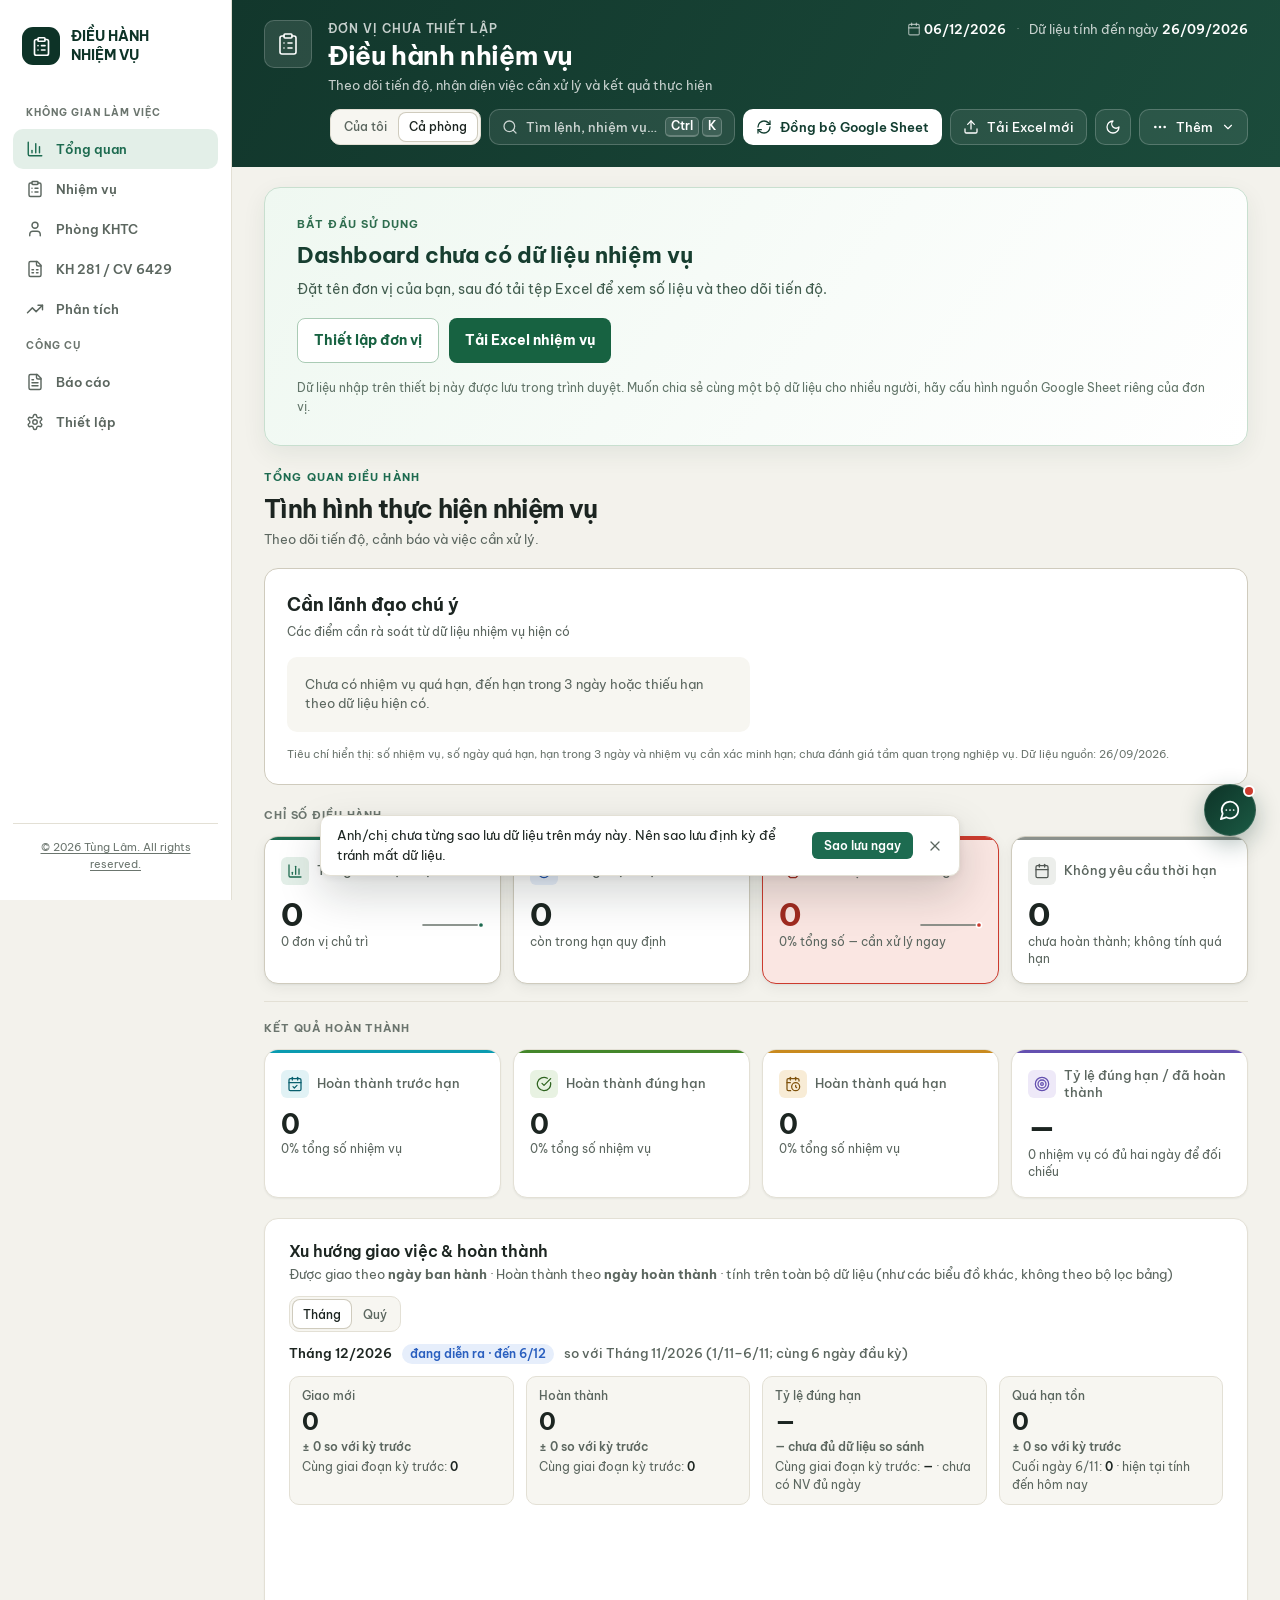
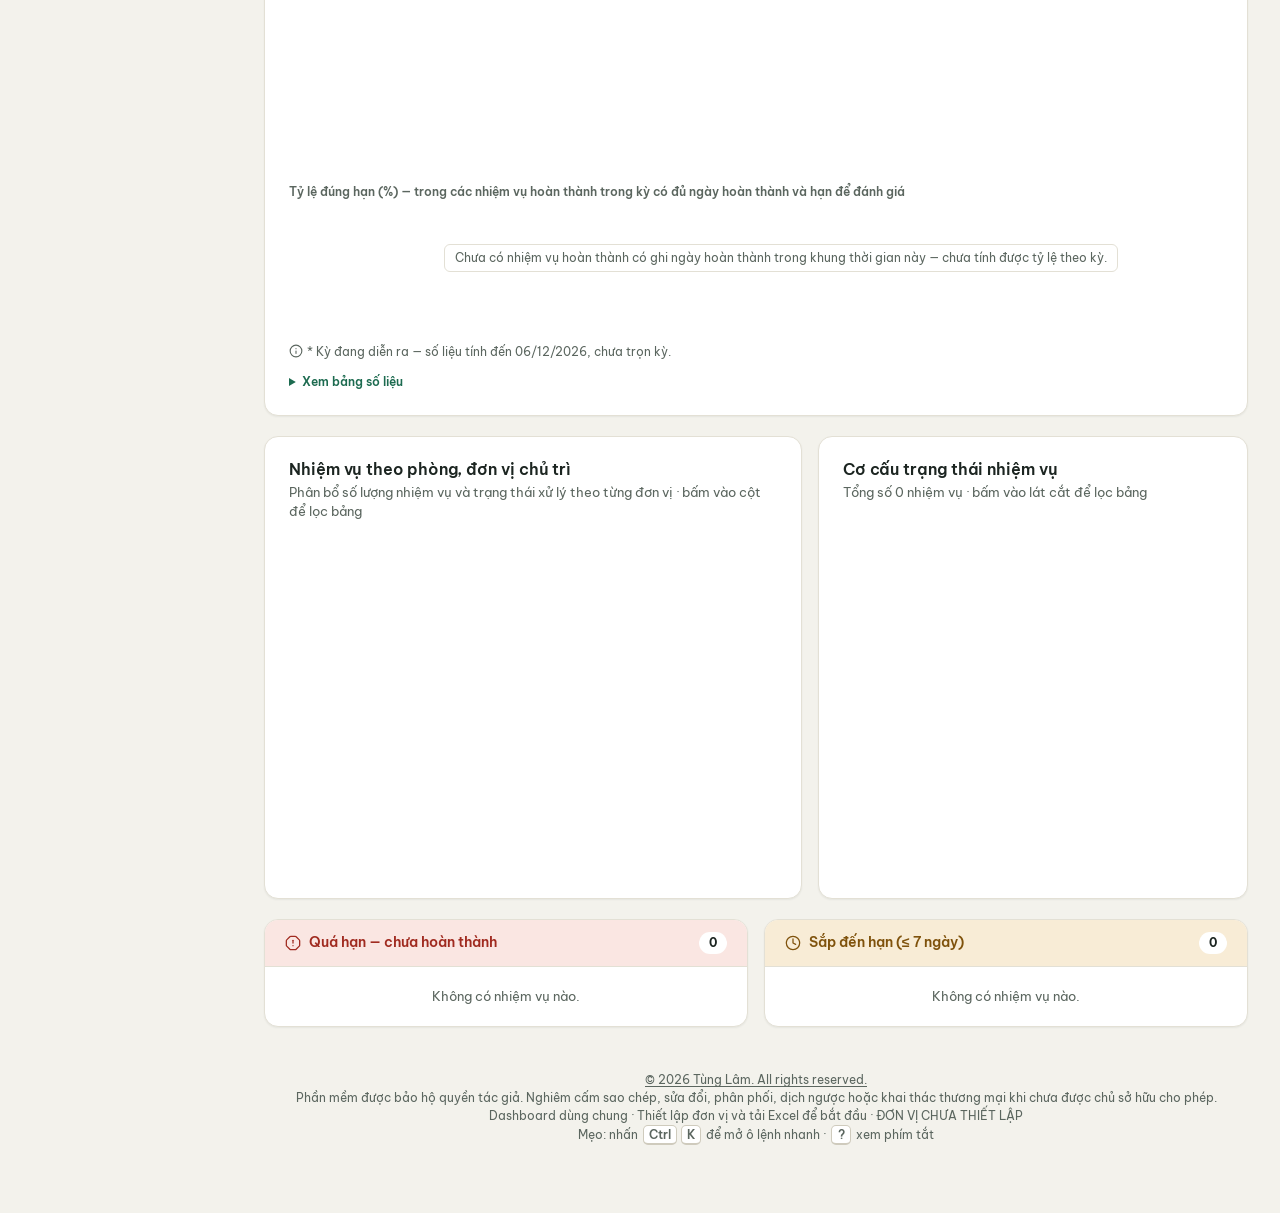
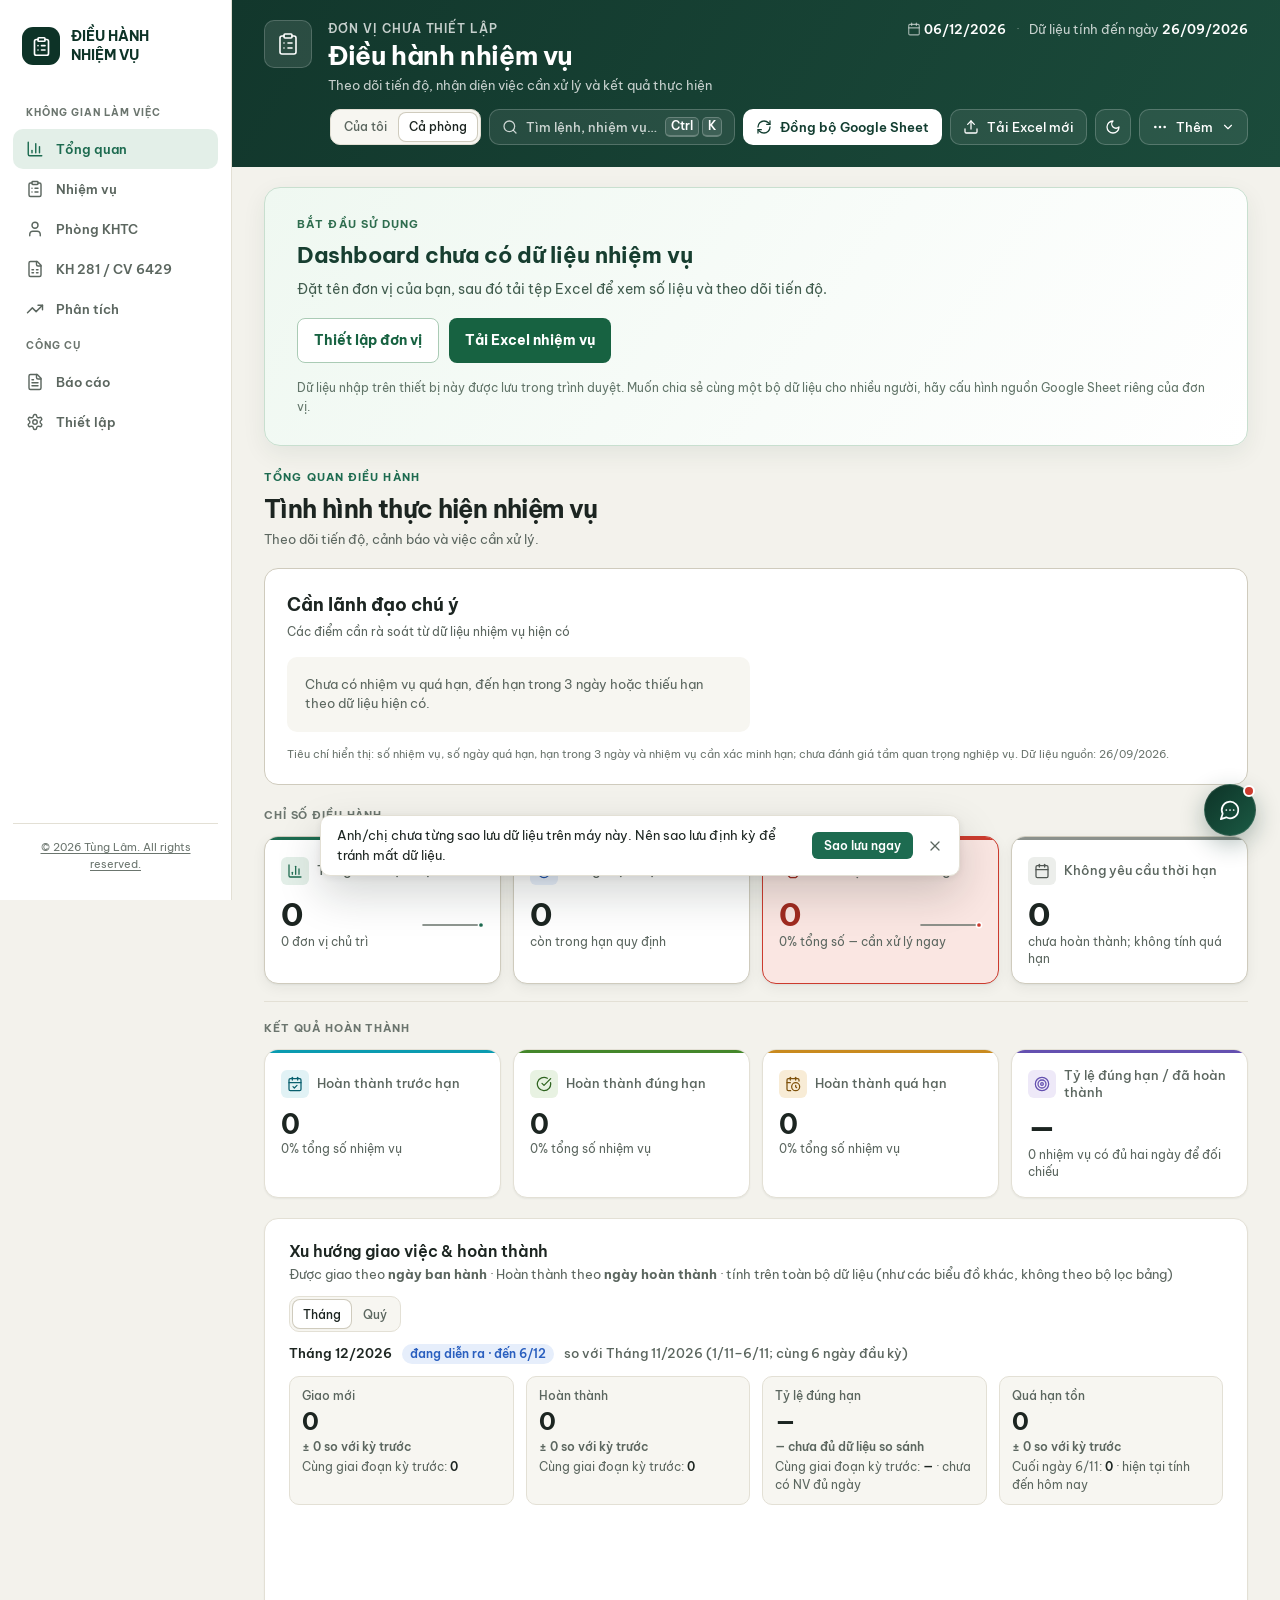
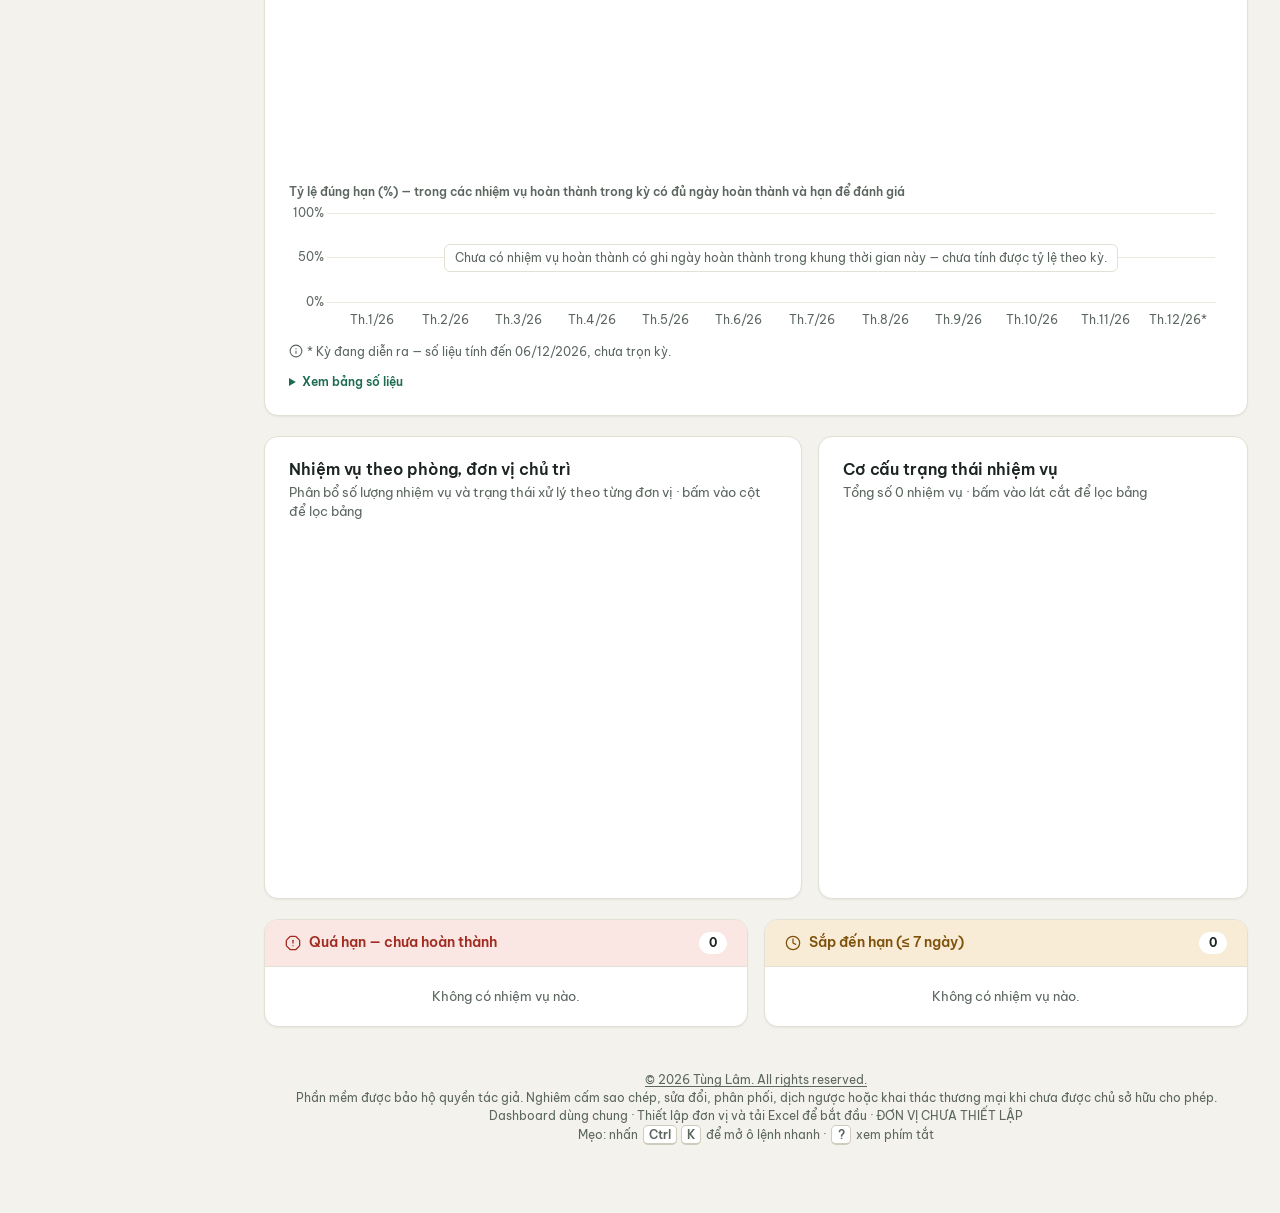
